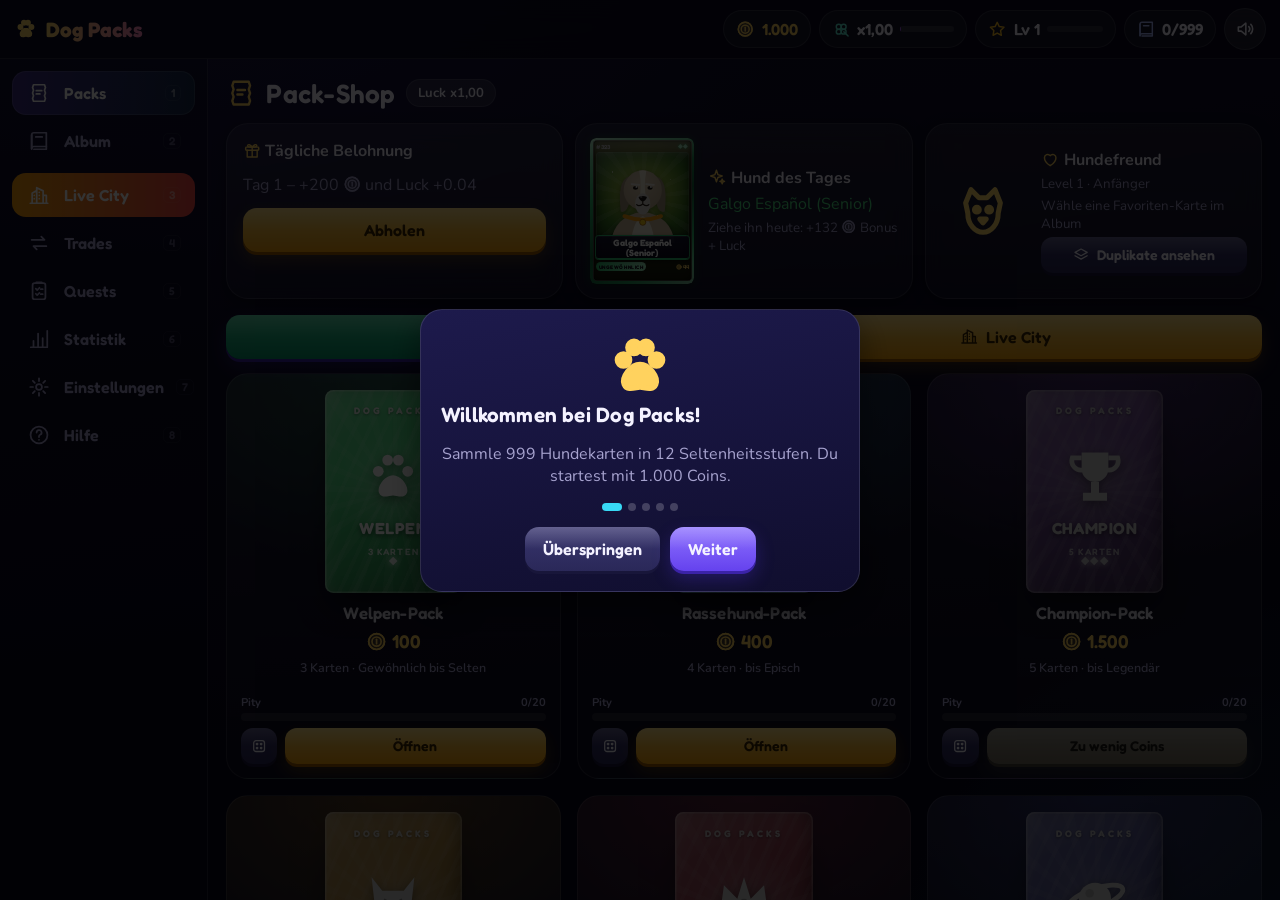
==== index.html @ 425d86a5 "City Go: smoother movement (velocity-smoothed GPS follower, eased camera, adaptive resolution), more" ====
<!DOCTYPE html>
<html lang="de">
<head>
<meta charset="utf-8">
<meta name="viewport" content="width=device-width,initial-scale=1,maximum-scale=1,user-scalable=no,viewport-fit=cover">
<meta name="theme-color" content="#0b0a1f">
<meta name="mobile-web-app-capable" content="yes">
<meta name="apple-mobile-web-app-capable" content="yes">
<title>Dog Packs</title>
<link rel="preconnect" href="https://fonts.googleapis.com">
<link rel="stylesheet" href="https://fonts.googleapis.com/css2?family=Fredoka:wght@500;600;700&family=Nunito:wght@500;600;700;800&display=swap">
<style>
/* =====================================================================
   DESIGN-SYSTEM  ·  Nachtblau mit Goldfolie & Rarity-Neon
   ===================================================================== */
:root{
  color-scheme:dark;
  --bg0:#07061a;--bg1:#110f2e;--bg2:#1b1746;--panel:rgba(255,255,255,.055);--panel2:rgba(255,255,255,.1);--panel-solid:#17153a;
  --line:rgba(255,255,255,.12);--line2:rgba(255,255,255,.2);--txt:#f4f2ff;--dim:#a7a3cf;--acc:#7c5cff;--acc2:#38d9f5;--ok:#34d399;--bad:#fb7185;--warn:#fbbf24;
  --gold:#ffd25e;--gold2:#f59e0b;--r-s:10px;--r-m:14px;--r-l:22px;--sh:0 12px 34px rgba(0,0,0,.45);--sh-s:0 4px 14px rgba(0,0,0,.35);
  --font-d:'Fredoka',system-ui,-apple-system,'Segoe UI',Roboto,sans-serif;--font:'Nunito',system-ui,-apple-system,'Segoe UI',Roboto,Helvetica,Arial,sans-serif;
  --sai-t:env(safe-area-inset-top,0px);--sai-b:env(safe-area-inset-bottom,0px);--sai-l:env(safe-area-inset-left,0px);--sai-r:env(safe-area-inset-right,0px);
  --nav-h:62px;--ease-spring:cubic-bezier(.2,1.3,.4,1);--ease-out:cubic-bezier(.2,.9,.3,1);
}
html{font-size:16px}
body{font-size:1rem}
*{box-sizing:border-box;-webkit-tap-highlight-color:transparent}
html,body{margin:0;height:100%;background:var(--bg0);color:var(--txt);font-family:var(--font);overscroll-behavior:none;overflow:hidden;-webkit-user-select:none;user-select:none;touch-action:manipulation;-webkit-font-smoothing:antialiased}
body{background:radial-gradient(1100px 700px at 15% -10%,#2a1d6e66,transparent 60%),radial-gradient(900px 700px at 110% 110%,#0e5a7a44,transparent 60%),linear-gradient(170deg,var(--bg1),var(--bg0) 70%)}
button{font:inherit;color:inherit;cursor:pointer;border:0;background:none;padding:0}
input,select{font:inherit;color:inherit}
:focus-visible{outline:3px solid var(--acc2);outline-offset:2px;border-radius:8px}
h1,h2,h3,h4{margin:0;font-family:var(--font-d);font-weight:600;letter-spacing:.01em;text-wrap:balance}
.hidden{display:none!important}
.dim{color:var(--dim)}
.row{display:flex;gap:12px;align-items:center}
.col{display:flex;flex-direction:column;gap:12px}
.wrap{flex-wrap:wrap}.grid{display:grid;gap:16px}.grow{flex:1;min-width:0}.center{text-align:center}
.mono,.price{font-variant-numeric:tabular-nums}
svg.i{width:1.15em;height:1.15em;vertical-align:-.2em;flex:none}
.price svg.i,.val svg.i{color:var(--gold)}

/* ---------- Buttons ---------- */
.btn{display:inline-flex;align-items:center;justify-content:center;gap:8px;min-height:44px;padding:10px 18px;border-radius:var(--r-m);background:linear-gradient(180deg,#8f73ff,#6542ee);box-shadow:0 3px 0 #3b23a8,0 8px 18px rgba(80,50,220,.3);font-family:var(--font-d);font-weight:600;font-size:1rem;transition:transform .12s var(--ease-out),filter .15s,box-shadow .12s;white-space:nowrap;position:relative;overflow:hidden}
.btn::after{content:"";position:absolute;inset:0;background:linear-gradient(180deg,rgba(255,255,255,.22),transparent 50%);pointer-events:none}
.btn:hover{filter:brightness(1.1)}
.btn:active{transform:translateY(2px) scale(.98);box-shadow:0 1px 0 #3b23a8,0 3px 8px rgba(80,50,220,.3)}
.btn.sec{background:linear-gradient(180deg,#38356f,#2a2858);box-shadow:0 3px 0 #18163a}
.btn.gold{background:linear-gradient(180deg,#ffd86b,#f5a10b);color:#3a2300;box-shadow:0 3px 0 #a15c00,0 8px 18px rgba(245,158,11,.25)}
.btn.good{background:linear-gradient(180deg,#3ee0a4,#0c9c6e);box-shadow:0 3px 0 #04684a}
.btn.danger{background:linear-gradient(180deg,#ff8197,#e11d48);box-shadow:0 3px 0 #8f1233}
.btn.sm{min-height:36px;padding:6px 12px;font-size:.88rem;border-radius:12px}
.btn.icon-only{padding:6px 10px}
.btn[disabled],.btn.off{filter:grayscale(.85) brightness(.65);pointer-events:none}
.icon-btn{width:42px;height:42px;border-radius:50%;display:inline-flex;align-items:center;justify-content:center;background:var(--panel2);border:1px solid var(--line);transition:background .15s,transform .12s;flex:none}
.icon-btn:hover{background:rgba(255,255,255,.18)}.icon-btn:active{transform:scale(.92)}
.icon-btn svg.i{width:20px;height:20px}
body[data-mode=mobile] .btn{min-height:48px}
body[data-mode=mobile] .btn.sm{min-height:42px}
body[data-mode=mobile] .icon-btn{width:46px;height:46px}

/* ---------- Flächen ---------- */
.glass{background:linear-gradient(180deg,rgba(255,255,255,.07),rgba(255,255,255,.035));border:1px solid var(--line);border-radius:var(--r-l);box-shadow:var(--sh-s)}
body[data-mode=desktop] .glass{backdrop-filter:blur(10px);-webkit-backdrop-filter:blur(10px)}
.pad{padding:16px}
.chip{display:inline-flex;align-items:center;gap:6px;padding:4px 11px;border-radius:99px;background:var(--panel2);border:1px solid var(--line);font-size:.82rem;font-weight:700}
.bar{height:8px;border-radius:99px;background:rgba(255,255,255,.1);overflow:hidden;position:relative}
.bar>i{display:block;height:100%;width:0;border-radius:99px;background:linear-gradient(90deg,var(--acc),var(--acc2));transition:width .6s var(--ease-out)}
.bar.gold>i{background:linear-gradient(90deg,#f59e0b,#ffe27a)}
.bar.green>i{background:linear-gradient(90deg,#059669,#6ee7b7)}
kbd{display:inline-block;padding:1px 7px;border:1px solid var(--line);border-bottom-width:2px;border-radius:6px;font-size:.82em;background:var(--panel)}

/* =====================================================================
   APP-LAYOUT
   ===================================================================== */
#app{position:fixed;inset:0;display:grid;grid-template-columns:13rem 1fr;grid-template-rows:auto 1fr;padding:var(--sai-t) var(--sai-r) var(--sai-b) var(--sai-l)}
#hud{grid-column:1/-1;display:flex;gap:8px;align-items:center;padding:8px 14px;background:rgba(7,6,26,.75);border-bottom:1px solid var(--line);z-index:20}
body[data-mode=desktop] #hud{backdrop-filter:blur(12px)}
#hud .logo{font-family:var(--font-d);font-weight:700;font-size:1.3rem;display:flex;align-items:center;gap:8px;margin-right:auto;white-space:nowrap;color:#ffd86b}
#hud .logo span{background:linear-gradient(90deg,#ffd86b,#ff8ac0);-webkit-background-clip:text;background-clip:text;color:transparent}
.hud-item{display:flex;align-items:center;gap:7px;padding:5px 12px;border-radius:99px;background:var(--panel);border:1px solid var(--line);min-height:38px;white-space:nowrap;font-family:var(--font-d);font-weight:600}
.hud-item b{font-variant-numeric:tabular-nums;font-weight:600;display:flex;align-items:center;gap:3px}
#hudCoins svg{color:var(--gold)}#hudCoins b{color:var(--gold)}
#hudLuck svg{color:#5eead4}#hudXp svg{color:#fbbf24}#hudAlb svg{color:#a5b4fc}#hudEmerg{color:var(--warn);cursor:pointer}
#hudLuck .lk{position:relative;width:54px;height:6px;border-radius:99px;background:rgba(255,255,255,.12);overflow:hidden}
#hudLuck .lk i{position:absolute;inset:0 auto 0 0;background:linear-gradient(90deg,#22d3ee,#a855f7,#ffd24a);width:0;transition:width .6s}
#hudLuck.pulse{animation:pulse .8s}
@keyframes pulse{40%{transform:scale(1.12);box-shadow:0 0 22px #a855f7}}
#hudXp .xb{width:56px;height:6px}
#nav{display:flex;flex-direction:column;gap:4px;padding:12px;overflow:auto;border-right:1px solid var(--line);background:rgba(7,6,26,.35)}
#nav button{display:flex;align-items:center;gap:12px;padding:11px 14px;border-radius:var(--r-m);text-align:left;color:var(--dim);transition:background .15s,color .15s;position:relative;font-family:var(--font-d);font-weight:600}
#nav button:hover{background:var(--panel2);color:var(--txt)}
#nav button.active{background:linear-gradient(90deg,rgba(124,92,255,.42),rgba(56,217,245,.14));color:#fff;box-shadow:inset 0 0 0 1px var(--line)}
#nav button .ico{width:1.6rem;display:flex;justify-content:center;flex:none}
#nav button .ico svg{width:22px;height:22px}
#nav button .kbd{margin-left:auto;font-size:.7rem;opacity:.45;border:1px solid var(--line);border-radius:5px;padding:0 5px}
#nav button.city{background:linear-gradient(90deg,#f59e0b,#ef4444);color:#fff;margin-top:6px}
#nav .badge{position:absolute;right:10px;top:7px;min-width:18px;height:18px;border-radius:9px;background:var(--bad);color:#fff;font-size:.68rem;font-weight:800;display:flex;align-items:center;justify-content:center;padding:0 4px}
#view{overflow:auto;padding:18px;position:relative;-webkit-overflow-scrolling:touch;overscroll-behavior:contain}
#view:focus,#view:focus-visible{outline:none}
#view>section{max-width:80rem;margin:0 auto;animation:viewIn .38s var(--ease-out)}
@keyframes viewIn{from{opacity:0;transform:translateY(12px)}}
.view-title{display:flex;align-items:center;gap:10px;margin-bottom:14px;flex-wrap:wrap}
.view-title h2{font-size:1.65rem;display:flex;align-items:center;gap:10px}
.view-title h2 svg{color:var(--gold)}

/* ---------- Mobile-Layout ---------- */
body[data-mode=mobile] #app{grid-template-columns:1fr;grid-template-rows:auto 1fr auto}
body[data-mode=mobile] #hud{padding:6px 10px;gap:5px;flex-wrap:nowrap;overflow:hidden}
body[data-mode=mobile] #hud .logo{display:none}
body[data-mode=mobile] .hud-item{padding:3px 8px;gap:4px;font-size:.8rem;min-height:32px;flex:0 1 auto}
body[data-mode=mobile] .hud-item svg.i{width:15px;height:15px}
body[data-mode=mobile] #hudXp .xb,body[data-mode=mobile] #hudLuck .lk{display:none}
body[data-mode=mobile] #hud .icon-btn{width:34px;height:34px;margin-left:auto}
body[data-mode=mobile] #hudEmerg{position:absolute;top:calc(48px + var(--sai-t));right:8px;z-index:30;background:rgba(40,28,0,.94)}
body[data-mode=mobile] #nav{flex-direction:row;justify-content:space-around;border-right:0;border-top:1px solid var(--line);padding:4px 6px;gap:2px;background:rgba(9,8,28,.97);order:3;overflow:hidden}
body[data-mode=mobile] #nav button{flex-direction:column;gap:3px;padding:6px 2px;font-size:.66rem;flex:1;min-width:0;min-height:var(--nav-h);justify-content:center;align-items:center;text-align:center;border-radius:14px;background:none;box-shadow:none}
body[data-mode=mobile] #nav button .ico{width:auto;transition:transform .25s var(--ease-spring)}
body[data-mode=mobile] #nav button.active{color:#fff}
body[data-mode=mobile] #nav button.active .ico{transform:translateY(-2px) scale(1.12);color:var(--gold)}
body[data-mode=mobile] #nav button.active::before{content:"";position:absolute;top:2px;left:50%;width:22px;height:3px;margin-left:-11px;border-radius:3px;background:var(--gold)}
body[data-mode=mobile] #nav button.city{margin:2px 0;background:linear-gradient(160deg,#f59e0b,#ef4444);color:#fff}
body[data-mode=mobile] #nav button .kbd{display:none}
body[data-mode=mobile] #nav .badge{right:calc(50% - 22px);top:4px}
body[data-mode=mobile] #view{padding:12px}
body[data-mode=mobile] .view-title h2{font-size:1.32rem}
@media (max-height:520px){
  body[data-mode=mobile] #app{grid-template-columns:calc(74px + var(--sai-l)) 1fr;grid-template-rows:auto 1fr;padding-left:0}
  body[data-mode=mobile] #nav{order:0;flex-direction:column;justify-content:flex-start;border-top:0;border-right:1px solid var(--line);padding:4px 4px 4px calc(4px + var(--sai-l));overflow-y:auto;overflow-x:hidden}
  body[data-mode=mobile] #nav button{flex:none;min-height:52px;width:100%}
  body[data-mode=mobile] #nav button.active::before{display:none}
  body[data-mode=mobile] #view{padding:8px 12px}
  .modal{max-height:100%}
}

/* =====================================================================
   PACK-SHOP & PACK-GRAFIK
   ===================================================================== */
.hero-row{display:grid;grid-template-columns:repeat(auto-fit,minmax(260px,1fr));gap:12px;margin-bottom:16px}
body[data-mode=mobile] .hero-row{display:flex;overflow-x:auto;scroll-snap-type:x mandatory;gap:10px;margin:0 -12px 14px;padding:0 12px 4px;scrollbar-width:none}
body[data-mode=mobile] .hero-row::-webkit-scrollbar{display:none}
body[data-mode=mobile] .hero-row>*{flex:0 0 84%;scroll-snap-align:start}
.dotd{display:flex;gap:14px;align-items:center;padding:14px}
.hero-row .glass b svg{color:var(--gold)}
.big-ic{width:96px;display:flex;justify-content:center;color:#ffd86b}.big-ic svg{width:64px;height:64px}
.pack-grid{display:grid;grid-template-columns:repeat(auto-fill,minmax(15.5rem,1fr));gap:16px}
body[data-mode=mobile] .pack-grid{grid-template-columns:repeat(2,minmax(0,1fr));gap:10px}
.pack-tile{position:relative;display:flex;flex-direction:column;align-items:center;gap:10px;padding:16px 14px 14px;border-radius:var(--r-l);background:radial-gradient(120% 70% at 50% 0%,color-mix(in srgb,var(--pc) 26%,transparent),transparent 70%),linear-gradient(180deg,rgba(255,255,255,.06),rgba(255,255,255,.02));border:1px solid var(--line);overflow:hidden}
.pack-tile.locked-p .pack-art{filter:saturate(.55) brightness(.8)}
.pack-art{display:block;perspective:800px;transform:rotateX(var(--rx,0deg)) rotateY(var(--ry,0deg));transition:transform .25s var(--ease-out);touch-action:manipulation}
.pack-art .pk{animation:pkFloat 4.5s ease-in-out infinite}
.pack-tile:nth-child(2n) .pack-art .pk{animation-delay:-1.5s}.pack-tile:nth-child(3n) .pack-art .pk{animation-delay:-3s}
@keyframes pkFloat{50%{transform:translateY(-6px) rotate(.6deg)}}
.pack-art:active{transform:scale(.96)}
.pt-info{width:100%;display:flex;flex-direction:column;gap:7px;align-items:center;text-align:center}
.pt-info h3{font-size:1.05rem}
.pt-price{display:flex;gap:8px;align-items:baseline}
.price{font-family:var(--font-d);font-weight:600;color:var(--gold);font-size:1.15rem;display:inline-flex;align-items:center;gap:5px}
.pack-meta{font-size:.78rem;color:var(--dim);min-height:2.3em;font-weight:600}
.pity{width:100%}.pity small{display:flex;justify-content:space-between;color:var(--dim);font-size:.7rem;margin-bottom:3px;font-weight:700}
.pack-tile .btns{display:flex;gap:8px;width:100%}
.sale-tag{position:absolute;top:12px;right:-32px;background:var(--bad);padding:3px 36px;transform:rotate(35deg);font-size:.72rem;font-weight:800;z-index:3}
body[data-mode=mobile] .pack-tile{padding:12px 8px 10px;gap:8px}
body[data-mode=mobile] .pack-meta{display:none}
body[data-mode=mobile] .pt-info h3{font-size:.92rem}
body[data-mode=mobile] .price{font-size:1rem}
/* Die Folienverpackung */
.pk{--pw:8.6rem;position:relative;width:var(--pw);aspect-ratio:5/7.4;font-size:calc(var(--pw)/9)}
.pk.big{--pw:min(250px,60vw,40vh)}
.pk-body{position:absolute;inset:0;border-radius:.55em;overflow:hidden;background:linear-gradient(155deg,var(--pl) 0%,var(--pc) 34%,var(--pd) 100%);box-shadow:0 1.2em 2em -.6em rgba(0,0,0,.7),inset 0 0 0 .1em rgba(255,255,255,.28),inset .5em 0 1.2em -.6em rgba(255,255,255,.35),inset -.6em 0 1.4em -.6em rgba(0,0,0,.5)}
.pk-foil{position:absolute;inset:0;background:repeating-linear-gradient(115deg,rgba(255,255,255,.07) 0 .25em,transparent .25em .9em),radial-gradient(70% 40% at 50% 45%,rgba(255,255,255,.28),transparent 70%)}
.pk-rays{position:absolute;inset:-30%;background:repeating-conic-gradient(from 0deg at 50% 50%,rgba(255,255,255,.08) 0 6deg,transparent 6deg 18deg);opacity:.7}
.pk-crimp{position:absolute;left:0;right:0;height:1.35em;z-index:2;background:linear-gradient(180deg,rgba(255,255,255,.55),rgba(255,255,255,.2)),repeating-linear-gradient(90deg,rgba(0,0,0,.18) 0 .18em,transparent .18em .45em),var(--pc)}
.pk-crimp.t{top:0;border-radius:.55em .55em 0 0;-webkit-mask:conic-gradient(from 135deg at bottom,#0000,#000 1deg 89deg,#0000 90deg) 50% / .6em 100%;mask:conic-gradient(from 135deg at bottom,#0000,#000 1deg 89deg,#0000 90deg) 50% / .6em 100%;transform-origin:100% 100%}
.pk-crimp.b{bottom:0;border-radius:0 0 .55em .55em;-webkit-mask:conic-gradient(from -45deg at top,#0000,#000 1deg 89deg,#0000 90deg) 50% / .6em 100%;mask:conic-gradient(from -45deg at top,#0000,#000 1deg 89deg,#0000 90deg) 50% / .6em 100%}
.pk-brand{position:absolute;top:1.65em;left:0;right:0;text-align:center;font:700 .62em var(--font-d);letter-spacing:.32em;color:rgba(255,255,255,.85);text-shadow:0 .1em .3em rgba(0,0,0,.4)}
.pk-emblem{position:absolute;left:50%;top:30%;width:4.2em;height:4.2em;transform:translate(-50%,-10%);filter:drop-shadow(0 .25em .35em rgba(0,0,0,.45))}
.pk-emblem svg{width:100%;height:100%}
.pk-name{position:absolute;left:.4em;right:.4em;top:64%;text-align:center;font:700 1.05em/1.05 var(--font-d);text-transform:uppercase;letter-spacing:.04em;color:#fff;text-shadow:0 .1em .3em rgba(0,0,0,.55)}
.pk-count{position:absolute;left:0;right:0;top:77%;text-align:center;font:600 .6em var(--font-d);color:rgba(255,255,255,.8);letter-spacing:.12em;text-transform:uppercase}
.pk-gems{position:absolute;left:0;right:0;bottom:1.9em;display:flex;justify-content:center;gap:.22em}
.pk-gems i{width:.42em;height:.42em;transform:rotate(45deg);background:#fff;box-shadow:0 0 .4em #fff;opacity:.9}
.pk-shine{position:absolute;inset:0;background:linear-gradient(105deg,transparent 30%,rgba(255,255,255,.55) 45%,transparent 58%);transform:translateX(-130%);animation:shine 5s infinite;mix-blend-mode:soft-light}
@keyframes shine{38%,100%{transform:translateX(130%)}}
.pk-t7 .pk-body{background:conic-gradient(from 200deg at 60% 40%,#1b1236,#3c2a6e,#0b0820,#1b1236)}
.pk-t7 .pk-rays{background:repeating-conic-gradient(from 0deg,rgba(255,255,255,.12) 0 3deg,transparent 3deg 12deg)}

/* =====================================================================
   KARTE (renderCard)
   ===================================================================== */
.card{--cw:150px;--c1:#8c97a8;--c2:#dfe5ee;--c3:#5f6878;--glow:#8c97a822;position:relative;width:var(--cw);aspect-ratio:5/7;font-size:calc(var(--cw)/16);perspective:1100px;flex:none;cursor:pointer;-webkit-touch-callout:none}
.card.sz-mini{--cw:50px}.card.sz-xs{--cw:96px}.card.sz-sm{--cw:132px}.card.sz-md{--cw:176px}.card.sz-lg{--cw:min(300px,72vw)}.card.sz-xl{--cw:min(330px,76vw,calc(52vh * .714))}
.card .rot{position:absolute;inset:0;transform-style:preserve-3d;transform:rotateX(var(--rx,0deg)) rotateY(var(--ry,0deg));transition:transform .3s var(--ease-out)}
.card.tilting .rot{transition:transform .07s linear}
.card .flip{position:absolute;inset:0;transform-style:preserve-3d;transition:transform .6s var(--ease-spring)}
.card.flipped .flip{transform:rotateY(180deg)}
.card .face{position:absolute;inset:0;border-radius:.95em;backface-visibility:hidden;-webkit-backface-visibility:hidden;overflow:hidden;background:#0c0b22}
.card .front{box-shadow:0 .35em 1.1em rgba(0,0,0,.55),0 0 1.3em var(--glow)}
.card .frame{position:absolute;inset:0;border-radius:.95em;padding:.36em;background:linear-gradient(145deg,var(--c2) 0%,var(--c1) 28%,var(--c3) 55%,var(--c1) 78%,var(--c2) 100%)}
.card .frame::before{content:"";position:absolute;inset:.36em;border-radius:.64em;box-shadow:inset 0 0 0 .08em rgba(255,255,255,.45),inset 0 0 0 .2em rgba(0,0,0,.35),inset 0 0 1.2em rgba(0,0,0,.6);pointer-events:none;z-index:6}
.card .frame::after{content:"";position:absolute;inset:0;border-radius:.95em;pointer-events:none;z-index:7;background:linear-gradient(180deg,rgba(255,255,255,.35),rgba(255,255,255,0) 14%,rgba(255,255,255,0) 86%,rgba(0,0,0,.22));mix-blend-mode:soft-light}
.card.t4 .frame::after,.card.t5 .frame::after,.card.t6 .frame::after,.card.t7 .frame::after,.card.t8 .frame::after,.card.t9 .frame::after,.card.t10 .frame::after,.card.t11 .frame::after,.card.t12 .frame::after{background:repeating-linear-gradient(115deg,rgba(255,255,255,.1) 0 .12em,transparent .12em .6em),linear-gradient(180deg,rgba(255,255,255,.4),rgba(255,255,255,0) 14%,rgba(255,255,255,0) 86%,rgba(0,0,0,.22))}
.card .frame>.inner{position:relative;width:100%;height:100%;border-radius:.64em;overflow:hidden;background:radial-gradient(120% 60% at 50% 0,hsl(var(--h) 45% 26%),transparent 70%),linear-gradient(180deg,hsl(var(--h) 32% 18%),hsl(var(--h) 38% 8%) 70%);display:flex;flex-direction:column}
.card .hd{display:flex;justify-content:space-between;align-items:center;padding:.45em .65em .3em;font:600 .78em var(--font-d);position:relative;z-index:3;color:#e9e6ff}
.card .hd .id{opacity:.75;letter-spacing:.04em}
.card .gems{display:flex;gap:.12em;align-items:center;font-size:1em}
.card .gems svg{width:.82em;height:.82em;fill:var(--c2);filter:drop-shadow(0 0 .2em var(--c1))}
.card .art{position:relative;height:14.1em;margin:0 .45em;border-radius:.6em;overflow:hidden;background:radial-gradient(85% 75% at 50% 42%,hsl(var(--h) 75% 62% / .95),hsl(calc(var(--h) + 35) 55% 30%) 62%,hsl(calc(var(--h) + 50) 50% 14%));box-shadow:inset 0 0 0 .08em rgba(255,255,255,.22),inset 0 0 2.4em rgba(0,0,0,.45),inset 0 -1.5em 2em -1em rgba(0,0,0,.5);flex:none}
.card .art::before{content:"";position:absolute;left:12%;right:12%;bottom:1.2em;height:2.2em;border-radius:50%;background:radial-gradient(closest-side,rgba(0,0,0,.45),transparent);z-index:0}
.card .art::after{content:"";position:absolute;inset:0;z-index:2;pointer-events:none;background:radial-gradient(circle at 18% 22%,rgba(255,255,255,.55) 0 .09em,transparent .12em),radial-gradient(circle at 80% 30%,rgba(255,255,255,.4) 0 .07em,transparent .1em),radial-gradient(circle at 66% 70%,rgba(255,255,255,.3) 0 .06em,transparent .09em),linear-gradient(160deg,rgba(255,255,255,.22),rgba(255,255,255,0) 38%)}
.card .art .burst{position:absolute;inset:-40%;background:repeating-conic-gradient(from 0deg at 50% 50%,rgba(255,255,255,.09) 0 7deg,transparent 7deg 20deg);opacity:.8}
.card .art .dogart{position:absolute;left:0;right:0;bottom:-.1em;width:100%;height:100%;z-index:1;filter:drop-shadow(0 .3em .4em rgba(0,0,0,.35))}
.card .plate{position:relative;z-index:4;margin:-1.05em .7em 0;padding:.32em .45em .3em;border-radius:.5em;text-align:center;background:linear-gradient(180deg,rgba(18,16,44,.94),rgba(10,9,28,.96));border:.08em solid var(--c1);box-shadow:0 .2em .6em rgba(0,0,0,.45),inset 0 .1em 0 rgba(255,255,255,.12),inset 0 -.14em 0 var(--c1)}
.card .nm{font:700 1.02em/1.08 var(--font-d);color:#fff;display:-webkit-box;-webkit-line-clamp:2;-webkit-box-orient:vertical;overflow:hidden;text-wrap:balance}
.card .sub{font-size:.62em;color:#c7c3ea;opacity:.85;white-space:nowrap;overflow:hidden;text-overflow:ellipsis;margin-top:.15em;font-weight:700}
.card .ft{display:flex;justify-content:space-between;align-items:center;gap:.3em;margin:.42em .62em 0;position:relative;z-index:3}
.card .rar{font:700 .62em var(--font-d);letter-spacing:.11em;text-transform:uppercase;padding:.28em .75em;border-radius:99px;background:linear-gradient(90deg,var(--c1),var(--c2));color:#15111f;white-space:nowrap;overflow:hidden;text-overflow:ellipsis}
.card .val{font:600 .72em var(--font-d);display:flex;align-items:center;gap:.25em;color:#ffd86b;white-space:nowrap}
.card .val svg.i{width:1em;height:1em}
.card .bs{display:none;justify-content:space-between;gap:.3em;margin:.4em .62em 0;position:relative;z-index:3}
.card .bs span{flex:1;display:flex;align-items:center;justify-content:center;gap:.25em;font:700 .66em var(--font-d);padding:.22em .2em;border-radius:99px;background:rgba(255,255,255,.09);box-shadow:inset 0 0 0 .08em rgba(255,255,255,.12);color:#e9e6ff}
.card .bs svg{width:1.05em;height:1.05em}
.card .bs span:nth-child(1) svg{color:#fb7185}.card .bs span:nth-child(2) svg{color:#fbbf24}.card .bs span:nth-child(3) svg{color:#67e8f9}
.card.sz-md .bs,.card.sz-lg .bs,.card.sz-xl .bs{display:flex}
.card.sz-md .odds,.card.sz-sm .odds{display:none}
.card .odds{margin-top:auto;padding:.2em .5em .55em;text-align:center;font-size:.52em;color:#b9b5e0;opacity:.75;font-weight:700;position:relative;z-index:3}
.card .ribbon{position:absolute;z-index:8;left:-.25em;top:3.1em;background:linear-gradient(90deg,#ff3d71,#ff8a3d);color:#fff;font:700 .72em var(--font-d);letter-spacing:.08em;padding:.18em .9em .18em .7em;border-radius:0 .5em .5em 0;box-shadow:0 .2em .5em rgba(0,0,0,.5);animation:pop .6s var(--ease-spring)}
.card .cnt{position:absolute;z-index:8;right:.75em;top:14.3em;background:#0b0a1fe0;border:.08em solid var(--c1);border-radius:99px;padding:.1em .55em;font:700 .8em var(--font-d)}
.card .fav{position:absolute;z-index:8;left:.75em;top:14.2em;color:#ff5c8a;filter:drop-shadow(0 0 .3em #000)}
.card .fav svg{width:1.2em;height:1.2em}
.card .edmark{position:absolute;z-index:8;left:.75em;top:2.2em;display:flex;gap:.15em;filter:drop-shadow(0 0 .25em #000)}
.card .edmark svg{width:1.05em;height:1.05em}
.card .edmark .ed-shiny{color:#7df9ff}.card .edmark .ed-gold{color:#ffd24a}.card .edmark .ed-diamond{color:#b9f2ff}.card .edmark .ed-prisma{color:#ff7ad9}
@keyframes pop{0%{transform:scale(.3)}70%{transform:scale(1.15)}}
.card.sz-mini .ribbon,.card.sz-mini .cnt,.card.sz-mini .edmark{display:none}
/* Rückseite: Werte bzw. Pack-Cover */
.card .back{transform:rotateY(180deg)}
.card .back .frame>.inner{padding:.7em .85em;gap:.4em;background:linear-gradient(170deg,#18163c,#0b0a20)}
.card .back h4{font-size:1em;text-align:center}
.card .back .flav{font-size:.74em;font-style:italic;color:#cfcbf2;text-align:center;line-height:1.3}
.card .stat{display:grid;grid-template-columns:5.4em 1fr 1.8em;gap:.4em;align-items:center;font-size:.76em;font-weight:700}
.card .stat .sb{height:.55em;border-radius:99px;background:#fff2;overflow:hidden}
.card .stat .sb i{display:block;height:100%;background:linear-gradient(90deg,var(--c1),var(--c2))}
.card .back .info{font-size:.66em;color:#bfbbe6;display:flex;justify-content:space-between;gap:.5em;margin-top:auto;font-weight:700}
.card .back .info+.info{margin-top:0}
.card .cover{display:none;position:absolute;inset:0;border-radius:.95em;background:radial-gradient(circle at 50% 45%,#3b2f8f,#16123d 60%,#0b0920);box-shadow:inset 0 0 0 .36em #c9a24a,inset 0 0 0 .5em #6b4f1a;flex-direction:column;align-items:center;justify-content:center;gap:.4em;color:#e9c46a}
.card .cover::before{content:"";position:absolute;inset:.9em;border-radius:.5em;border:.08em solid #c9a24a88;background:repeating-linear-gradient(45deg,rgba(201,162,74,.08) 0 .4em,transparent .4em .9em)}
.card .cover svg{width:4.4em;height:4.4em;filter:drop-shadow(0 0 .6em #e9c46a88);position:relative}
.card .cover span{font:700 .82em var(--font-d);letter-spacing:.3em;position:relative}
.card .cover .cv-ring{position:absolute;width:8em;height:8em;border-radius:50%;border:.1em dashed #c9a24a66;animation:spin 18s linear infinite}
@keyframes spin{to{transform:rotate(360deg)}}
.card.down .back .frame{display:none}
.card.down .back .cover{display:flex}
/* gesperrt / Silhouette */
.card.locked .bs{display:none!important}
.card.locked .frame::after{display:none}
.card.locked .frame{background:linear-gradient(145deg,#4a4c70,#2c2e4c)!important;animation:none!important}
.card.locked .face.front{box-shadow:0 .2em .6em rgba(0,0,0,.4)!important;animation:none!important}
.card.locked .art{background:radial-gradient(85% 75% at 50% 42%,#3b3e66,#1f2140)}
.card.locked .dogart{filter:brightness(0) opacity(.42)}
.card.locked .burst{opacity:.25}
.card.locked .rar{background:#3a3d63;color:#9a9dc5}
.card.locked .plate{border-color:#4a4c70}
.card.locked .gems svg{fill:#5d6088;filter:none}
/* Effektebenen – Animation nur bei live/hover (Mobile-Performance) */
.fx{position:absolute;inset:0;pointer-events:none;z-index:5;border-radius:.64em;opacity:0}
.card.t4 .fx-holo,.card.t5 .fx-holo,.card.t6 .fx-holo,.card.t7 .fx-holo,.card.t8 .fx-holo,.card.t9 .fx-holo,.card.t10 .fx-holo,.card.t11 .fx-holo,.card.t12 .fx-holo,.card.trh .fx-holo{opacity:.32;mix-blend-mode:color-dodge;background:linear-gradient(115deg,transparent 20%,#ff4d9d77 32%,#ffe14d77 42%,#4dff9d77 52%,#4dc3ff77 62%,#b14dff77 72%,transparent 85%);background-size:260% 260%;background-position:var(--mx,40%) var(--my,40%)}
.card.live .fx-holo,.card.hov:hover .fx-holo{animation:holo 6s linear infinite}
@keyframes holo{50%{background-position:100% 100%}}
.card .fx-glare{mix-blend-mode:soft-light;background:radial-gradient(circle at var(--mx,50%) var(--my,30%),#fff 0,#fff0 55%)}
.card.tilting .fx-glare,.card.hov:hover .fx-glare{opacity:.7}
.card.t6 .fx-spark,.card.t7 .fx-spark,.card.t8 .fx-spark,.card.t9 .fx-spark,.card.t10 .fx-spark,.card.t11 .fx-spark,.card.t12 .fx-spark{opacity:.85;mix-blend-mode:screen;background:radial-gradient(circle at 20% 30%,#fff 0 1px,transparent 2px),radial-gradient(circle at 72% 18%,#fff 0 1.5px,transparent 2.5px),radial-gradient(circle at 40% 68%,#fff 0 1px,transparent 2px),radial-gradient(circle at 86% 62%,#fff 0 1.5px,transparent 2.5px),radial-gradient(circle at 12% 84%,#fff 0 1px,transparent 2px)}
.card.live .fx-spark{animation:twinkle 1.8s infinite alternate}
@keyframes twinkle{0%{opacity:.25}100%{opacity:1}}
.card.t8 .fx-gal,.card.t9 .fx-gal,.card.t10 .fx-gal,.card.t11 .fx-gal,.card.t12 .fx-gal{opacity:.5;mix-blend-mode:screen;background:radial-gradient(ellipse at 30% 20%,#7c3aed99,transparent 55%),radial-gradient(ellipse at 75% 70%,#06b6d499,transparent 55%)}
.card.t10 .frame,.card.t11 .frame,.card.t12 .frame{background:conic-gradient(from var(--ang,0deg),#ff3d71,#ffd24a,#4ade80,#22d3ee,#6366f1,#e879f9,#ff3d71)}
.card.live.t10 .frame,.card.live.t11 .frame,.card.live.t12 .frame,.card.hov.t10:hover .frame,.card.hov.t11:hover .frame,.card.hov.t12:hover .frame{animation:spinang 5s linear infinite}
@property --ang{syntax:'<angle>';inherits:false;initial-value:0deg}
@keyframes spinang{to{--ang:360deg}}
.card.live.t5 .face.front,.card.live.t6 .face.front,.card.live.t7 .face.front,.card.live.t8 .face.front,.card.live.t9 .face.front,.card.live.t10 .face.front,.card.live.t11 .face.front,.card.live.t12 .face.front{animation:glowp 1.8s infinite alternate}
@keyframes glowp{from{box-shadow:0 .35em 1.1em rgba(0,0,0,.55),0 0 .8em var(--glow)}to{box-shadow:0 .35em 1.1em rgba(0,0,0,.55),0 0 2.6em var(--c1)}}
.card.t12 .frame>.inner{background:radial-gradient(circle at 50% 40%,#22053a,#000 80%)}
.card.t11 .frame>.inner{background:linear-gradient(180deg,#3a1206,#120300 70%)}
.card.t10 .frame>.inner{background:linear-gradient(180deg,#2a0b44,#0b0218 70%)}
.card.hov{transition:transform .2s var(--ease-out)}
body[data-mode=desktop] .card.hov:hover{transform:translateY(-4px)}
.card.reduce *,body.reduce-fx .card *{animation:none!important}
/* Seltenheitsfarben (c1 = Grundton, c2 = Licht, c3 = Schatten) */
.t1{--c1:#9aa4b4;--c2:#eef1f6;--c3:#5e6676;--glow:#8c97a833}
.t2{--c1:#2fbf71;--c2:#a7f3c8;--c3:#14653b;--glow:#2fbf7155}
.t3{--c1:#2f9fe8;--c2:#a6dcff;--c3:#14507a;--glow:#2f9fe877}
.t4{--c1:#9b4dff;--c2:#dcb6ff;--c3:#4a1d8f;--glow:#9b4dff88}
.t5{--c1:#f5b301;--c2:#fff0a6;--c3:#8a5a00;--glow:#f5b301aa}
.t6{--c1:#ef2d4f;--c2:#ffb3a8;--c3:#7a0f24;--glow:#ef2d4faa}
.t7{--c1:#f6d77a;--c2:#ffffff;--c3:#a3812a;--glow:#ffe9a0cc}
.t8{--c1:#5b5bff;--c2:#7ff0ff;--c3:#26246e;--glow:#5b5bffcc}
.t9{--c1:#7dd3fc;--c2:#ffffff;--c3:#2f7aa1;--glow:#7dd3fccc}
.t10{--c1:#e879f9;--c2:#fff;--c3:#7a2a8a;--glow:#e879f9dd}
.t11{--c1:#ff6a00;--c2:#ffd000;--c3:#7a2300;--glow:#ff6a00dd}
.t12{--c1:#ffffff;--c2:#c7c7ff;--c3:#55558a;--glow:#ffffffee}
.tc1{color:#b3bccb}.tc2{color:#4ade80}.tc3{color:#38bdf8}.tc4{color:#c084fc}.tc5{color:#fbbf24}.tc6{color:#fb3b5f}.tc7{color:#fff1b8}.tc8{color:#8b98ff}.tc9{color:#9be3ff}.tc10{color:#f08cff}.tc11{color:#ff8a2a}.tc12{color:#fff}
/* Special Editions */
.card .edbadge{position:absolute;z-index:3;left:50%;top:.4em;transform:translateX(-50%);display:flex;align-items:center;gap:.25em;font:700 .66em var(--font-d);letter-spacing:.1em;text-transform:uppercase;padding:.15em .75em;border-radius:99px;background:#0b0a1fd0;color:#fff;border:.08em solid var(--ec,#fff);white-space:nowrap;box-shadow:0 0 .8em var(--ec)}
.card .edbadge svg{width:1.1em;height:1.1em;color:var(--ec)}
.card .fx-ed{display:none}
.card.ed .fx-ed{display:block;opacity:.75;mix-blend-mode:screen}
.card.ed-shiny{--ec:#7df9ff;--glow:#7df9ffcc}
.card.ed-shiny .fx-ed{background:linear-gradient(115deg,transparent 35%,rgba(255,255,255,.7) 48%,transparent 60%),radial-gradient(circle at 25% 30%,#fff 0 1.5px,transparent 3px),radial-gradient(circle at 75% 25%,#bff 0 2px,transparent 3.5px),radial-gradient(circle at 60% 70%,#fff 0 1.5px,transparent 3px);background-size:250% 100%,100% 100%,100% 100%,100% 100%;background-position:120% 0,0 0,0 0,0 0}
.card.ed-shiny .frame{box-shadow:inset 0 0 1.2em #7df9ff}
.card.live.ed-shiny .fx-ed,.card.hov.ed-shiny:hover .fx-ed{animation:edSweep 2.6s linear infinite}
@keyframes edSweep{from{background-position:150% 0,0 0,0 0,0 0}to{background-position:-100% 0,0 0,0 0,0 0}}
.card.ed-gold{--ec:#ffd24a;--glow:#ffd24aee}
.card.ed-gold .frame{background:linear-gradient(135deg,#fff3b0,#ffb000 30%,#fff3b0 50%,#b87400 75%,#ffe27a);background-size:200% 200%}
.card.live.ed-gold .frame{animation:goldF 3s linear infinite}
@keyframes goldF{to{background-position:200% 200%}}
.card.ed-gold .art{filter:sepia(.5) saturate(1.6) brightness(1.08)}
.card.ed-gold .fx-ed{mix-blend-mode:color-dodge;background:linear-gradient(120deg,transparent 30%,rgba(255,230,120,.75) 50%,transparent 70%);background-size:250% 100%;background-position:120% 0}
.card.live.ed-gold .fx-ed{animation:edSweep2 2.2s linear infinite}
@keyframes edSweep2{from{background-position:150% 0}to{background-position:-100% 0}}
.card.ed-diamond{--ec:#b9f2ff;--glow:#b9f2ffff}
.card.ed-diamond .frame{background:conic-gradient(from var(--ang,0deg),#fff,#7df9ff,#fff,#bfe9ff,#fff,#4fd0ff,#fff)}
.card.live.ed-diamond .frame{animation:spinang 4s linear infinite}
.card.ed-diamond .art{filter:hue-rotate(150deg) saturate(.75) brightness(1.2)}
.card.ed-diamond .fx-ed{background:conic-gradient(from 20deg at 50% 50%,rgba(255,255,255,.5),transparent 12%,rgba(125,249,255,.45) 25%,transparent 40%,rgba(255,255,255,.45) 55%,transparent 70%,rgba(185,242,255,.5) 85%,rgba(255,255,255,.5))}
.card.ed-prisma{--ec:#ff7ad9;--glow:#ff7ad9ff}
.card.ed-prisma .frame{background:conic-gradient(from var(--ang,0deg),#ff3d71,#ffd24a,#4ade80,#22d3ee,#6366f1,#e879f9,#ff3d71)}
.card.live.ed-prisma .frame{animation:spinang 2.5s linear infinite}
.card.ed-prisma .fx-ed{opacity:.5;mix-blend-mode:color;background:linear-gradient(115deg,#ff4d9d,#ffe14d,#4dff9d,#4dc3ff,#b14dff,#ff4d9d);background-size:300% 300%}
.card.live.ed-prisma .fx-ed{animation:holo 3s linear infinite}
.card.ed-gold .edbadge{background:linear-gradient(90deg,#b87400,#ffd24a,#b87400);color:#2b1a00}

/* =====================================================================
   OVERLAYS / MODALE / TOASTS
   ===================================================================== */
#overlays{position:fixed;inset:0;z-index:100;pointer-events:none}
.ov{position:absolute;inset:0;pointer-events:auto;display:flex;align-items:center;justify-content:center;padding:calc(12px + var(--sai-t)) calc(12px + var(--sai-r)) calc(12px + var(--sai-b)) calc(12px + var(--sai-l));background:rgba(5,4,18,.72);animation:fade .2s}
body[data-mode=desktop] .ov{backdrop-filter:blur(6px)}
@keyframes fade{from{opacity:0}}
.modal{position:relative;width:min(560px,100%);max-height:100%;overflow:auto;padding:20px;background:linear-gradient(170deg,#1d1a4c,#100e2e);border:1px solid var(--line);border-radius:var(--r-l);box-shadow:var(--sh);animation:modalIn .3s var(--ease-spring)}
.modal.wide{width:min(980px,100%)}
@keyframes modalIn{from{transform:scale(.92) translateY(14px);opacity:0}}
.modal h3{font-size:1.3rem;margin-bottom:10px;padding-right:44px;display:flex;gap:8px;align-items:center}
.modal .x{position:absolute;top:10px;right:10px;z-index:3}
.modal .actions{display:flex;gap:10px;justify-content:flex-end;margin-top:16px;flex-wrap:wrap}
body[data-mode=mobile] .ov{align-items:flex-end;padding:0}
body[data-mode=mobile] .modal{width:100%;max-height:calc(100% - 24px - var(--sai-t));border-radius:24px 24px 0 0;padding:22px 16px calc(16px + var(--sai-b));animation:sheetIn .34s var(--ease-out)}
body[data-mode=mobile] .modal .actions .btn{flex:1}
@keyframes sheetIn{from{transform:translateY(100%)}}
#toasts{position:fixed;left:50%;top:calc(64px + var(--sai-t));transform:translateX(-50%);z-index:300;display:flex;flex-direction:column;gap:8px;align-items:center;pointer-events:none;width:min(92vw,460px)}
.toast{display:flex;align-items:center;gap:8px;padding:10px 16px;border-radius:14px;background:rgba(22,20,58,.96);border:1px solid var(--line);box-shadow:var(--sh);animation:toastIn .4s var(--ease-spring),toastOut .4s 3.2s forwards;font-size:.92rem;font-weight:700;text-align:left}
.toast.good{border-color:var(--ok)}.toast.bad{border-color:var(--bad)}.toast.gold{border-color:var(--gold);box-shadow:0 0 24px #ffd24a44}.toast.gold svg.i{color:var(--gold)}
@keyframes toastIn{from{transform:translateY(-20px) scale(.92);opacity:0}}
@keyframes toastOut{to{opacity:0;transform:translateY(-10px)}}
#loading{position:fixed;inset:0;z-index:500;background:radial-gradient(circle at 50% 40%,#2a1d6e,#07061a 70%);display:flex;flex-direction:column;align-items:center;justify-content:center;gap:18px;transition:opacity .6s}
#loading .big{width:96px;height:96px;color:#ffd86b;animation:bob 1.2s infinite alternate ease-in-out}
#loading .big svg{width:100%;height:100%}
@keyframes bob{to{transform:translateY(-12px) rotate(6deg)}}
#loading .ttl{font-family:var(--font-d);font-size:2.2rem;font-weight:700;background:linear-gradient(90deg,#ffd86b,#ff8ac0);-webkit-background-clip:text;background-clip:text;color:transparent}
#loading .tip{color:var(--dim);max-width:80vw;text-align:center;min-height:2.6em;font-weight:600}
#loading .bar{width:min(300px,70vw)}
.odds-table{width:100%;border-collapse:collapse;font-size:.9rem}
.odds-table td,.odds-table th{padding:6px 8px;border-bottom:1px solid var(--line);text-align:left}
.odds-table td.r,.odds-table th.r{text-align:right;font-variant-numeric:tabular-nums}
.dot{display:inline-block;width:10px;height:10px;border-radius:50%;margin-right:6px}

/* =====================================================================
   PACK-OPENING
   ===================================================================== */
#packOv{position:absolute;inset:0;pointer-events:auto;overflow:hidden;touch-action:none;background:#07061a}
#packOv .po-bg{position:absolute;inset:0;background:radial-gradient(60% 50% at 50% 42%,color-mix(in srgb,var(--pc) 32%,#1b1446),#07061a 75%)}
#packOv .po-bg::after{content:"";position:absolute;inset:-30%;background:repeating-conic-gradient(from 0deg at 50% 45%,rgba(255,255,255,.035) 0 6deg,transparent 6deg 16deg);animation:spin 60s linear infinite}
#fxCanvas{position:absolute;inset:0;width:100%;height:100%;z-index:40;pointer-events:none}
#packStage{position:absolute;inset:0;display:flex;flex-direction:column;align-items:center;justify-content:center;gap:14px;z-index:10;padding:calc(56px + var(--sai-t)) 12px calc(96px + var(--sai-b))}
.po-pack{position:relative;transform:translateX(var(--jx,0)) rotate(var(--jr,0deg));touch-action:none;cursor:grab;transition:filter .2s}
.po-pack.held{cursor:grabbing;filter:brightness(1.08)}
.po-pack .pk{animation:pkIn .7s var(--ease-spring),pkFloat 4s .7s ease-in-out infinite}
@keyframes pkIn{from{transform:translateY(40vh) scale(.6) rotate(-8deg);opacity:0}}
.po-pack .pk-lay.strip{position:absolute;left:0;top:0;width:100%;height:100%;pointer-events:none;transition:transform .05s linear;filter:drop-shadow(0 4px 6px rgba(0,0,0,.45))}
.po-pack .pk-lay.strip .pk{animation:pkIn .7s var(--ease-spring),pkFloat 4s .7s ease-in-out infinite}
.po-pack .pk-inside{position:absolute;inset:0;pointer-events:none;background:radial-gradient(70% 140% at 50% 120%,var(--tease),#150f33 60%,#090620);border-radius:14px}
.po-pack .pk-inside::after{content:"";position:absolute;inset:0;background:linear-gradient(#fff,#fff) 10% 82%/80% 2px no-repeat,linear-gradient(#e7e7ff,#e7e7ff) 14% 92%/72% 2px no-repeat,linear-gradient(#fff5,#fff0) 0 0/100% 100%}
.po-pack .rip-edge{position:absolute;inset:0;pointer-events:none;background:linear-gradient(90deg,#fff,#dfe8ff);filter:drop-shadow(0 0 5px var(--tease))}
.po-pack .tear-light{position:absolute;left:0;right:0;top:4%;height:20%;background:radial-gradient(60% 60% at 50% 60%,var(--tease),transparent 70%);opacity:calc(var(--tear,0) * .9);filter:blur(8px);pointer-events:none;mix-blend-mode:screen}
.po-pack .tear-line{position:absolute;left:0;right:0;top:16%;height:0;border-top:2px dashed rgba(255,255,255,.7);z-index:5;pointer-events:none;clip-path:inset(-4px 0 -4px calc(var(--tear,0) * 100%))}
.po-pack .tear-grip{position:absolute;top:1%;left:8%;width:40px;height:40px;color:#fff;opacity:calc(1 - var(--tear,0) * 4);filter:drop-shadow(0 2px 6px #000);animation:grip 1.8s ease-in-out infinite;pointer-events:none;z-index:6}
.po-pack .tear-grip svg{width:100%;height:100%}
@keyframes grip{0%{transform:translateX(0)}60%{transform:translateX(min(150px,34vw))}100%{transform:translateX(min(150px,34vw));opacity:0}}
.po-pack.torn .pk-lay.strip{transition:transform .7s cubic-bezier(.4,0,.9,.5),opacity .6s;transform:translate(70%,-260%) rotate(80deg)!important;opacity:0}
.po-pack.torn .rip-edge,.po-pack.torn .tear-line{opacity:0;transition:opacity .3s}
.po-pack.drop{transition:transform .75s cubic-bezier(.6,0,.9,.5),opacity .6s .15s;transform:translateY(75vh) scale(.82) rotate(5deg);opacity:0}
.po-stack{position:relative;width:min(330px,74vw,calc(50vh * .714));aspect-ratio:5/7;flex:none}
.po-card{position:absolute!important;inset:0;--cw:min(330px,74vw,calc(50vh * .714))!important;touch-action:none;will-change:transform}
.po-card.top{cursor:grab}
.po-card.grab{cursor:grabbing}
.po-card.grab .front{box-shadow:0 2em 3em -1em rgba(0,0,0,.75),0 0 1.6em var(--glow)}
#cardCap{min-height:3.6em;text-align:center;position:relative;z-index:12;opacity:0;transform:translateY(8px)}
#cardCap.in{animation:capIn .45s var(--ease-spring) forwards}
@keyframes capIn{to{opacity:1;transform:none}}
#cardCap .cap-nm{font:700 1.35rem var(--font-d)}
#cardCap .cap-sub{color:var(--dim);font-weight:700;display:flex;gap:6px;justify-content:center;align-items:center}
#cardCap .cap-ed{font:700 .9rem var(--font-d);letter-spacing:.08em;text-transform:uppercase;display:flex;gap:6px;justify-content:center;align-items:center}
.po-tray{position:absolute;left:0;right:0;bottom:calc(12px + var(--sai-b));display:flex;justify-content:center;gap:6px;z-index:20;padding:0 10px;flex-wrap:wrap}
.po-tray .card{animation:trayIn .45s var(--ease-spring)}
@keyframes trayIn{from{transform:translateY(-70px) scale(1.8) rotate(-12deg);opacity:0}}
.po-hint{position:absolute;left:0;right:0;bottom:calc(84px + var(--sai-b));text-align:center;color:#d8d4ff;font-weight:700;font-size:.95rem;z-index:20;pointer-events:none;display:flex;gap:8px;justify-content:center;align-items:center;padding:0 16px;animation:hint 1.8s ease-in-out infinite alternate}
@keyframes hint{to{opacity:.55}}
.po-top{position:absolute;top:calc(10px + var(--sai-t));left:12px;right:12px;display:flex;justify-content:space-between;align-items:center;z-index:30}
.po-actions{position:absolute;top:calc(60px + var(--sai-t));left:0;right:0;display:flex;justify-content:center;z-index:30}
.po-new{position:absolute;top:calc(64px + var(--sai-t));left:50%;transform:translateX(-50%);z-index:45;font:700 1.35rem var(--font-d);letter-spacing:.06em;color:#ffe27a;text-shadow:0 0 18px #ff7a45;display:flex;gap:8px;align-items:center;white-space:nowrap;animation:newIn 1.7s var(--ease-out) forwards;pointer-events:none}
@keyframes newIn{0%{opacity:0;transform:translateX(-50%) scale(.4)}15%{opacity:1;transform:translateX(-50%) scale(1.12)}25%{transform:translateX(-50%) scale(1)}80%{opacity:1}100%{opacity:0;transform:translateX(-50%) translateY(-14px)}}
.shock{position:absolute;width:60px;height:60px;margin:-30px 0 0 -30px;border-radius:50%;border:3px solid var(--c);box-shadow:0 0 20px var(--c),inset 0 0 20px var(--c);z-index:39;pointer-events:none;animation:shock .85s var(--ease-out) forwards}
@keyframes shock{from{transform:scale(.3);opacity:1}to{transform:scale(calc(9 * var(--s,1)));opacity:0}}
#packOv.cut-on .po-top,#packOv.cut-on .po-actions,#packOv.cut-on .po-hint,#packOv.cut-on .po-tray{opacity:0;pointer-events:none}
#packOv.cut-hide .po-stack,#packOv.cut-hide #cardCap{opacity:0;transition:opacity .4s}
#cutCanvas{position:absolute;inset:0;width:100%;height:100%;z-index:50;pointer-events:none}
#cutLayer{position:absolute;inset:0;z-index:55;pointer-events:none;display:flex;align-items:center;justify-content:center;flex-direction:column}
#cutLayer.on{pointer-events:auto}
#cutTitle{font-family:var(--font-d);font-size:clamp(2rem,9vw,5.5rem);font-weight:700;letter-spacing:.14em;text-align:center;text-transform:uppercase;text-shadow:0 0 30px currentColor,0 6px 20px #000;display:flex;flex-wrap:wrap;justify-content:center;padding:0 10px}
#cutTitle span{display:inline-block;opacity:0;transform:translateY(40px) scale(.4);filter:blur(10px);animation:letter .7s forwards}
@keyframes letter{to{opacity:1;transform:none;filter:none}}
#cutSub{font-size:clamp(1rem,3.4vw,1.8rem);color:#fff;opacity:0;letter-spacing:.3em;margin-top:10px;text-transform:uppercase;text-align:center;padding:0 10px;transition:opacity 1s;font-weight:700}
#cutSub.on{opacity:.9}
#cutSkip{position:absolute;right:calc(16px + var(--sai-r));bottom:calc(16px + var(--sai-b));z-index:70;opacity:0;pointer-events:none;transition:opacity .4s}
#cutSkip.on{opacity:1;pointer-events:auto}
#flash{position:absolute;inset:0;background:#fff;opacity:0;pointer-events:none;z-index:65}
.shake{animation:shk .5s}
@keyframes shk{10%{transform:translate(-8px,4px)}30%{transform:translate(9px,-5px)}50%{transform:translate(-6px,-6px)}70%{transform:translate(6px,6px)}90%{transform:translate(-3px,2px)}}
body.reduce-fx .shake{animation:none}
.vignette{position:absolute;inset:0;pointer-events:none;z-index:49;background:radial-gradient(ellipse at center,transparent 40%,rgba(0,0,0,.85));opacity:0;transition:opacity .8s}
.vignette.on{opacity:1}
/* Zusammenfassung */
#packOv .summary{position:absolute;left:50%;top:50%;transform:translate(-50%,-50%);z-index:70;width:min(980px,94vw);max-height:calc(100% - 40px);overflow:auto;padding:20px;border-radius:24px;background:linear-gradient(170deg,#1d1a4cf2,#100e2ef5);border:1px solid var(--line);box-shadow:var(--sh);animation:sumIn .5s var(--ease-spring)}
@keyframes sumIn{from{opacity:0;transform:translate(-50%,-44%) scale(.94)}}
.sum-hd{display:flex;gap:14px;align-items:center}
.sum-pk .pk{--pw:3.4rem}
.sum-pk .pk-brand,.sum-pk .pk-count,.sum-pk .pk-gems{display:none}
.sum-hd h2{font-size:1.4rem}
.sum-cards{display:flex;flex-wrap:wrap;gap:12px;justify-content:center;margin:16px 0}
.sum-cards .card{animation:cardPop .5s var(--ease-spring) backwards}
@keyframes cardPop{from{transform:translateY(30px) scale(.7);opacity:0}}
.sum-kpis{display:grid;grid-template-columns:repeat(auto-fit,minmax(110px,1fr));gap:8px;margin-bottom:10px}
.sum-kpis .kpi{padding:9px 12px;border-radius:14px;background:var(--panel);border:1px solid var(--line)}
.sum-kpis small{display:block;color:var(--dim);font-size:.72rem;font-weight:700}.sum-kpis b{font-family:var(--font-d);font-weight:600;display:flex;gap:4px;align-items:center;font-size:1.05rem}
.note{display:flex;gap:8px;align-items:center;padding:8px 12px;border-radius:12px;background:var(--panel);border:1px solid var(--c,var(--gold));margin-bottom:8px;font-weight:700;font-size:.9rem}
.note svg.i{color:var(--c,var(--gold))}
.sum-acts{display:flex;gap:10px;justify-content:center;flex-wrap:wrap;margin-top:6px}
body[data-mode=mobile] #packOv .summary{width:100%;left:0;right:0;top:auto;bottom:0;transform:none;border-radius:24px 24px 0 0;max-height:calc(100% - 50px - var(--sai-t));padding:16px 14px calc(16px + var(--sai-b));animation:sheetIn .4s var(--ease-out)}
body[data-mode=mobile] .sum-acts .btn{flex:1 1 40%}
body[data-mode=mobile] .sum-cards{gap:8px}

/* =====================================================================
   ALBUM & DUPLIKATE
   ===================================================================== */
.tabs{display:flex;gap:6px;margin-bottom:12px;flex-wrap:wrap}
.tabs button{display:inline-flex;align-items:center;gap:6px;padding:8px 14px;border-radius:99px;background:var(--panel);border:1px solid var(--line);color:var(--dim);font-weight:600;font-family:var(--font-d);transition:background .2s,color .2s;white-space:nowrap}
.tabs button.active{background:var(--acc);color:#fff;border-color:transparent}
body[data-mode=mobile] .tabs{flex-wrap:nowrap;overflow-x:auto;scrollbar-width:none;margin:0 -12px 12px;padding:0 12px}
body[data-mode=mobile] .tabs::-webkit-scrollbar{display:none}
body[data-mode=mobile] .tabs button{flex:none}
.album-wrap{display:grid;grid-template-columns:19rem 1fr;gap:16px;align-items:start}
body[data-mode=mobile] .album-wrap{grid-template-columns:1fr}
.filters{padding:14px;display:flex;flex-direction:column;gap:10px}
.filters label{font-size:.78rem;color:var(--dim);display:flex;flex-direction:column;gap:4px;font-weight:700}
.filters summary{list-style:none}
.inp{background:rgba(0,0,0,.35);border:1px solid var(--line);border-radius:12px;padding:9px 12px;min-height:44px;width:100%;color:var(--txt)}
select.inp option{background:#151540}
.book{padding:16px;position:relative;min-height:300px;overflow:hidden}
.page{display:grid;gap:14px;justify-items:center;animation:pageIn .4s var(--ease-out)}
.page.flipL{animation:pageL .4s var(--ease-out)}
@keyframes pageIn{from{opacity:0;transform:translateX(28px)}}
@keyframes pageL{from{opacity:0;transform:translateX(-28px)}}
.page.cols3{grid-template-columns:repeat(3,auto);justify-content:center}
.page.cols2{grid-template-columns:repeat(2,auto);justify-content:center}
.page .card.sz-md{--cw:min(176px,28vw)}
body[data-mode=mobile] .page .card.sz-sm{--cw:min(150px,42vw)}
body[data-mode=mobile] .page .card.sz-md{--cw:min(176px,42vw)}
.page-nav{display:flex;align-items:center;justify-content:center;gap:10px;margin-top:14px;flex-wrap:wrap}
.ms-list{display:flex;flex-direction:column;gap:8px}
.ms{display:flex;align-items:center;gap:10px;padding:10px 12px;border-radius:12px;background:var(--panel);border:1px solid var(--line)}
.ms>span svg{width:22px;height:22px}
.ms.done{border-color:var(--ok)}.ms.done>span{color:var(--ok)}.ms.claim{border-color:var(--gold);animation:glowb 1.2s infinite alternate}.ms.claim>span{color:var(--gold)}
@keyframes glowb{to{box-shadow:0 0 18px #ffd24a66}}
.rar-prog{display:grid;grid-template-columns:100px 1fr 60px;gap:8px;align-items:center;font-size:.8rem;font-weight:700}
.dupe-bar{position:sticky;top:-12px;z-index:5;display:flex;flex-direction:column;gap:10px;padding:12px;margin-bottom:12px;background:rgba(23,21,58,.97)!important}
.dupe-bar select{width:auto;min-width:0;flex:1 1 140px}
.dupe-sum{font-weight:700;display:flex;gap:6px;align-items:center;flex-wrap:wrap}
.dupe-grid{display:grid;grid-template-columns:repeat(auto-fill,minmax(150px,1fr));gap:12px}
body[data-mode=mobile] .dupe-grid{grid-template-columns:repeat(3,minmax(0,1fr));gap:8px}
@media (max-width:380px){body[data-mode=mobile] .dupe-grid{grid-template-columns:repeat(2,minmax(0,1fr))}}
.dupe{position:relative;display:flex;flex-direction:column;align-items:center;gap:6px;padding:10px 6px 8px;border-radius:16px;background:var(--panel);border:2px solid transparent;transition:border-color .2s,background .2s,transform .15s}
.dupe.on{border-color:var(--gold);background:rgba(255,210,94,.09)}
body[data-mode=mobile] .dupe .card{--cw:min(96px,26vw)}
.dupe-check{position:absolute;top:4px;right:4px;width:26px;height:26px;border-radius:50%;background:var(--gold);color:#2b1a00;display:flex;align-items:center;justify-content:center;transform:scale(0);transition:transform .25s var(--ease-spring);z-index:9}
.dupe.on .dupe-check{transform:scale(1)}
.dupe-ctl{display:flex;align-items:center;gap:6px}
.dupe-ctl .step{width:36px;height:36px;border-radius:50%;background:var(--panel2);border:1px solid var(--line);display:flex;align-items:center;justify-content:center;transition:transform .1s}
.dupe-ctl .step:active{transform:scale(.88)}
.dupe-n{min-width:46px;text-align:center;font-family:var(--font-d);display:flex;gap:2px;align-items:baseline;justify-content:center}
.dupe-n b{font-size:1.1rem}
.dupe-v{font-size:.72rem;font-weight:700;display:flex;gap:4px;align-items:center}
body[data-mode=mobile] .dupe-ctl{gap:3px}
body[data-mode=mobile] .dupe-ctl .step{width:30px;height:30px}
body[data-mode=mobile] .dupe-n{min-width:34px}
body[data-mode=mobile] .dupe-bar>.row:last-child{flex-direction:column;align-items:stretch}
.empty{grid-column:1/-1;display:flex;flex-direction:column;align-items:center;gap:6px;padding:40px 10px;text-align:center}
.empty-ic svg{width:48px;height:48px;opacity:.5}

/* =====================================================================
   TRADE
   ===================================================================== */
.tradeWin{display:flex;flex-direction:column;gap:12px;width:min(1100px,100%);max-height:100%;overflow:auto;padding:16px;border-radius:var(--r-l);background:linear-gradient(170deg,#1d1a4c,#100e2e);border:1px solid var(--line);position:relative;animation:modalIn .3s var(--ease-spring)}
.tradeWin>*{flex-shrink:0}
.trade-cols{display:grid;grid-template-columns:1fr 1fr;gap:12px;min-height:0}
body[data-mode=mobile] .trade-cols{grid-template-columns:1fr}
body[data-mode=mobile] .ov .tradeWin{border-radius:24px 24px 0 0;max-height:calc(100% - 20px);padding-bottom:calc(16px + var(--sai-b));animation:sheetIn .34s var(--ease-out)}
.tcol{padding:10px;border-radius:16px;background:rgba(0,0,0,.25);border:1px solid var(--line);display:flex;flex-direction:column;gap:8px;min-height:140px;min-width:0}
.tcol>b{display:flex;gap:6px;align-items:center}
.tcol.drop{outline:2px dashed var(--acc2)}
.tslots{display:flex;flex-wrap:wrap;gap:6px;min-height:84px;align-content:flex-start}
.tmini{position:relative}
.tmini .card{--cw:70px}
.tmini .rm{position:absolute;top:-6px;right:-6px;z-index:9;width:24px;height:24px;border-radius:50%;background:var(--bad);display:flex;align-items:center;justify-content:center}
.tmini .rm svg{width:14px;height:14px}
.tinv{display:flex;flex-wrap:wrap;gap:6px;max-height:210px;overflow:auto;padding:4px}
body[data-mode=mobile] .tinv{max-height:none;flex-wrap:nowrap;overflow-x:auto;padding-bottom:8px}
.tinv .card{--cw:66px}
.npc-head{display:flex;gap:12px;align-items:center}
.npc-av{width:54px;height:54px;border-radius:50%;flex:none;overflow:hidden;box-shadow:0 0 0 2px #fff3}
.npc-av svg{width:100%;height:100%;display:block}
.speech{padding:10px 14px;border-radius:14px;background:rgba(255,255,255,.08);border:1px solid var(--line);min-height:3.2em;font-size:.95rem;font-weight:600}
.verdict{display:flex;gap:4px}
.verdict i{flex:1;height:10px;border-radius:99px;background:rgba(255,255,255,.12);transition:background .3s}
.verdict i.on0{background:#ef4444}.verdict i.on1{background:#f59e0b}.verdict i.on2{background:#a3e635}.verdict i.on3{background:#22c55e;box-shadow:0 0 12px #22c55e}
.vlabel{font-weight:800;font-size:.95rem}
.coinbox{display:flex;align-items:center;gap:8px}
.coinbox input{width:110px}
.coinbox>svg{color:var(--gold)}
.handshake{position:absolute;inset:0;display:flex;align-items:center;justify-content:center;pointer-events:none;z-index:20;animation:hs 1.2s forwards;color:var(--gold)}
.handshake svg{width:140px;height:140px;filter:drop-shadow(0 0 20px #ffd25e)}
@keyframes hs{0%{transform:scale(.2) rotate(-30deg);opacity:0}40%{transform:scale(1.15) rotate(6deg);opacity:1}100%{transform:scale(1) translateY(-30px);opacity:0}}
.flycard{position:fixed;z-index:400;pointer-events:none;transition:transform .8s cubic-bezier(.5,0,.3,1),opacity .8s}
.offer-chip{position:relative}
.offer-chip b{position:absolute;right:-4px;top:-4px;min-width:20px;height:20px;border-radius:10px;background:var(--bad);font-size:.72rem;display:flex;align-items:center;justify-content:center;padding:0 4px}

/* =====================================================================
   WEITERE ANSICHTEN
   ===================================================================== */
.kpi-grid{display:grid;grid-template-columns:repeat(auto-fill,minmax(180px,1fr));gap:12px}
.kpi{padding:14px}.kpi small{color:var(--dim);display:block;margin-bottom:4px;font-weight:700}.kpi b{font-size:1.3rem;font-family:var(--font-d);font-weight:600;display:flex;gap:6px;align-items:center}
body[data-mode=mobile] .kpi-grid{grid-template-columns:repeat(2,1fr);gap:8px}
body[data-mode=mobile] .kpi{padding:10px}body[data-mode=mobile] .kpi b{font-size:1.05rem}
.list{display:flex;flex-direction:column;gap:8px}
.li{display:flex;align-items:center;gap:12px;padding:10px 12px;border-radius:14px;background:var(--panel);border:1px solid var(--line)}
.li .ic{width:40px;display:flex;justify-content:center;flex:none}
.li .ic svg.i{width:26px;height:26px}
.li .ic .npc-av{width:40px;height:40px}
.li.done{border-color:var(--ok);background:rgba(52,211,153,.08)}
.setrow{display:flex;justify-content:space-between;align-items:center;gap:12px;padding:10px 0;border-bottom:1px solid var(--line);flex-wrap:wrap}
.setrow:last-child{border:0}
input[type=range]{accent-color:var(--acc);width:180px;min-height:30px}
.switch{position:relative;width:52px;height:30px;border-radius:99px;background:#3a3d75;transition:background .2s;flex:none}
.switch::after{content:"";position:absolute;left:3px;top:3px;width:24px;height:24px;border-radius:50%;background:#fff;transition:transform .25s var(--ease-spring)}
.switch.on{background:var(--ok)}.switch.on::after{transform:translateX(22px)}
textarea.inp{min-height:90px;font-family:monospace;font-size:.8rem;user-select:text}
.help h3{margin-top:16px}.help p,.help li{color:#d5d2f5;line-height:1.55;max-width:70ch}
canvas.chart{width:100%;height:240px;display:block}
.tut{position:absolute;inset:0;pointer-events:auto;background:rgba(0,0,0,.8);display:flex;align-items:center;justify-content:center;padding:16px}
.tut .modal{animation:modalIn .3s var(--ease-spring)!important;border-radius:var(--r-l)!important}
.tut-ic{width:72px;height:72px;margin:0 auto;color:var(--gold)}.tut-ic svg{width:100%;height:100%}
.dots{display:flex;gap:6px;justify-content:center;margin-top:10px}.dots i{width:8px;height:8px;border-radius:4px;background:#fff3;transition:width .3s}.dots i.on{background:var(--acc2);width:20px}

/* =====================================================================
   LIVE CITY
   ===================================================================== */
#cityLayer{position:fixed;inset:0;z-index:60;background:#9ed0ff;touch-action:none}
#cityLayer canvas#glc{position:absolute;inset:0;width:100%;height:100%;display:block}
#cityHud{position:absolute;inset:0;pointer-events:none;padding:var(--sai-t) var(--sai-r) var(--sai-b) var(--sai-l)}
#cityHud>*{pointer-events:auto}
#cityTop{position:absolute;top:calc(10px + var(--sai-t));left:calc(10px + var(--sai-l));display:flex;flex-direction:column;gap:8px;align-items:flex-start}
.cglass{background:rgba(12,10,40,.68);border:1px solid rgba(255,255,255,.18);border-radius:14px;padding:6px 12px;color:#fff;font-weight:700}
body[data-mode=desktop] .cglass{backdrop-filter:blur(8px)}
#cityTop .icon-btn{background:rgba(12,10,40,.68);color:#fff}
#cityInfo{display:flex;gap:12px;align-items:center;flex-wrap:wrap;font-family:var(--font-d);font-weight:600}
#cityInfo span{display:inline-flex;gap:4px;align-items:center}
#cityInfo .c-coin svg{color:var(--gold)}#cityInfo .c-luck svg{color:#5eead4}#cityInfo .c-bone svg{color:#fff3c4}
#minimap{position:absolute;top:calc(10px + var(--sai-t));right:calc(10px + var(--sai-r));width:150px;height:150px;border-radius:50%;border:3px solid rgba(255,255,255,.75);background:#0008;box-shadow:var(--sh)}
body[data-mode=mobile] #minimap{width:104px;height:104px}
#cityPrompt{position:absolute;left:50%;bottom:calc(120px + var(--sai-b));transform:translateX(-50%) translateY(10px);padding:10px 18px;border-radius:99px;background:rgba(12,10,40,.86);border:1px solid var(--acc2);color:#fff;font-weight:800;opacity:0;transition:opacity .2s,transform .25s var(--ease-spring);pointer-events:none;white-space:nowrap;display:flex;gap:8px;align-items:center}
#cityPrompt kbd{background:#fff;color:#111;border-color:#fff}
body[data-mode=desktop] #cityPrompt{bottom:64px}
#cityPrompt.on{opacity:1;pointer-events:auto;transform:translateX(-50%)}
#cityBanner{position:absolute;top:calc(64px + var(--sai-t));left:50%;transform:translateX(-50%);padding:10px 20px;border-radius:14px;background:linear-gradient(90deg,#f59e0b,#ef4444);color:#fff;font-weight:800;opacity:0;transition:opacity .4s,transform .4s;text-align:center;max-width:88vw;pointer-events:none;display:flex;gap:8px;align-items:center}
#cityBanner.on{opacity:1;transform:translateX(-50%) translateY(6px)}
#cityQuests{position:absolute;left:calc(10px + var(--sai-l));top:calc(112px + var(--sai-t));font-size:.8rem;max-width:240px;display:flex;flex-direction:column;gap:4px}
#cityQuests div{display:flex;gap:6px;align-items:flex-start}
#cityQuests b{display:flex;gap:6px;align-items:center}
body[data-mode=mobile] #cityQuests{display:none}
#joy{position:absolute;left:calc(22px + var(--sai-l));bottom:calc(26px + var(--sai-b));width:136px;height:136px;border-radius:50%;background:radial-gradient(circle,rgba(255,255,255,.08),rgba(255,255,255,.2));border:2px solid rgba(255,255,255,.45);display:none;touch-action:none}
#joy i{position:absolute;left:50%;top:50%;width:58px;height:58px;margin:-29px 0 0 -29px;border-radius:50%;background:radial-gradient(circle at 35% 30%,#fff,#d6d3ff);box-shadow:0 4px 14px #0006}
#cityBtns{position:absolute;right:calc(18px + var(--sai-r));bottom:calc(26px + var(--sai-b));display:none;gap:14px;align-items:flex-end}
#cityBtns .cb{width:72px;height:72px;border-radius:50%;background:rgba(12,10,40,.55);border:2px solid rgba(255,255,255,.55);display:flex;align-items:center;justify-content:center;touch-action:none;color:#fff;font:700 1.4rem var(--font-d);transition:transform .1s}
#cityBtns .cb:active{transform:scale(.92)}
#cityBtns .cb svg{width:30px;height:30px}
#cityBtns .cb.big{width:88px;height:88px;background:linear-gradient(160deg,#f59e0bcc,#ef4444cc)}
#cityBtns .cb.on{background:rgba(56,217,245,.6)}
body[data-mode=mobile] #joy{display:block}
body[data-mode=mobile] #cityBtns{display:grid;grid-template-columns:72px 88px;grid-template-rows:72px 88px;gap:12px;align-items:end;justify-items:end}
body[data-mode=mobile] #btnThrow{grid-column:1;grid-row:1}
body[data-mode=mobile] #btnSprint{grid-column:1;grid-row:2}
body[data-mode=mobile] #btnAct{grid-column:2;grid-row:1/3;align-self:end}
#cityKeys{position:absolute;left:50%;bottom:calc(14px + var(--sai-b));transform:translateX(-50%);font-size:.78rem;color:#fff;opacity:.85;text-shadow:0 1px 3px #000;white-space:nowrap;font-weight:700}
body[data-mode=mobile] #cityKeys{display:none}
body[data-mode=mobile] #cityTop{max-width:calc(100vw - 130px)}
body[data-mode=mobile] #cityInfo{font-size:.8rem;padding:5px 9px;gap:8px}
body[data-mode=mobile] #cityPrompt{bottom:calc(224px + var(--sai-b));white-space:normal;text-align:center;max-width:90vw;font-size:.9rem;padding:9px 16px}
#cityNoGl{position:absolute;inset:0;display:none;align-items:center;justify-content:center;flex-direction:column;gap:14px;background:linear-gradient(160deg,#1b1250,#080818);text-align:center;padding:24px;z-index:5}
#cityNoGl .ng-ic{width:64px;height:64px;color:var(--dim)}#cityNoGl .ng-ic svg{width:100%;height:100%}
.clock{font-variant-numeric:tabular-nums}
@media (prefers-reduced-motion:reduce){.card *,.pk *,.pack-art .pk{animation:none!important}}
::-webkit-scrollbar{width:10px;height:10px}::-webkit-scrollbar-thumb{background:#ffffff2e;border-radius:99px}
@media (min-width:2200px){html{font-size:20px}}
@media (min-width:3200px){html{font-size:26px}}

/* =====================================================================
   HUNDE-KAMPF & TEAM
   ===================================================================== */
#battleOv{position:absolute;inset:0;pointer-events:auto;overflow:hidden;z-index:60;display:flex;flex-direction:column;background:#0b0a24;touch-action:manipulation;user-select:none}
#battleOv .bt-sky{position:absolute;inset:0;background:radial-gradient(90% 60% at 50% 0,#6fb7ff 0,#3d7fd6 40%,#1b2a6b 100%)}
#battleOv .bt-sky::after{content:"";position:absolute;inset:0;background:radial-gradient(40% 25% at 20% 18%,#fff9 0,#fff0 70%),radial-gradient(35% 20% at 78% 30%,#fff7 0,#fff0 70%)}
#battleOv .bt-ground{position:absolute;left:-10%;right:-10%;top:34%;bottom:0;background:radial-gradient(70% 45% at 50% 18%,#8fd16a 0,#5fa44b 55%,#3f7a3a 100%);border-radius:50% 50% 0 0/14% 14% 0 0}
#battleOv .bt-top{position:relative;z-index:3;display:flex;justify-content:space-between;align-items:center;padding:calc(10px + var(--sai-t)) 14px 0}
#battleOv .bt-arena{position:relative;z-index:2;flex:1;min-height:0;max-width:760px;width:100%;margin:0 auto}
.bt-foe,.bt-me{position:absolute;display:flex;align-items:center;gap:10px}
.bt-foe{right:3%;top:2%;flex-direction:row}
.bt-me{left:3%;bottom:12px;flex-direction:row}
.bt-dog{position:relative;width:min(38vw,190px);aspect-ratio:1;flex:none;filter:drop-shadow(0 10px 8px rgba(0,0,0,.35))}
.bt-dog::before{content:"";position:absolute;left:8%;right:8%;bottom:-6%;height:14%;border-radius:50%;background:rgba(0,0,0,.28);filter:blur(4px)}
.bt-dog svg{position:relative;width:100%;height:100%}
.bt-dog.enter{animation:btIn .55s var(--ease-spring)}
@keyframes btIn{from{opacity:0;transform:translateY(30px) scale(.6)}}
.bt-box{width:min(52vw,250px);background:linear-gradient(180deg,#1b1650f2,#0e0b30f2);border:2px solid #ffffff30;border-radius:16px;padding:8px 11px 9px;box-shadow:0 8px 20px #0007;font-size:.82rem}
.bt-nm{display:flex;justify-content:space-between;align-items:center;gap:6px;margin-bottom:5px}
.bt-nm b{font-family:var(--font-d);font-size:.92rem;line-height:1.1;overflow:hidden;text-overflow:ellipsis;white-space:nowrap}
.bt-nm .rar{font-size:.62rem;font-weight:800;letter-spacing:.05em;text-transform:uppercase;padding:2px 7px;border-radius:99px;color:#111;background:var(--c);flex:none}
.hp{position:relative;height:16px;border-radius:99px;background:#0008;overflow:hidden;border:1px solid #ffffff22}
.hp i{position:absolute;left:0;top:0;bottom:0;border-radius:99px;background:linear-gradient(180deg,#86efac,#22c55e);transition:width .55s cubic-bezier(.3,1,.4,1)}
.hp.low i{background:linear-gradient(180deg,#fca5a5,#ef4444)}
.hp span{position:absolute;inset:0;display:flex;align-items:center;justify-content:center;font-size:.66rem;font-weight:800;text-shadow:0 1px 2px #000}
.bt-st{display:flex;justify-content:space-between;align-items:center;margin-top:6px}
.bt-st .pips{display:flex;gap:4px}.bt-st .pips i{width:9px;height:9px;border-radius:50%;background:#ffffff40}.bt-st .pips i.cur{background:#fff;box-shadow:0 0 6px #fff}.bt-st .pips i.dead{background:#ef444488}
.bt-st .chg{display:flex;gap:4px}.bt-st .chg u{width:16px;height:7px;border-radius:3px;background:#ffffff26;text-decoration:none}.bt-st .chg u.on{background:linear-gradient(90deg,#ffd24a,#ff8a3d);box-shadow:0 0 8px #ffb300}
.bt-log{position:relative;z-index:3;margin:0 auto 8px;min-height:2.4em;max-width:560px;width:calc(100% - 28px);padding:9px 14px;border-radius:14px;background:#0b0a24d9;border:1px solid #ffffff2a;text-align:center;font-weight:800;font-family:var(--font-d);font-size:1rem}
.bt-log.pop{animation:popIn .3s var(--ease-spring)}
@keyframes popIn{from{transform:scale(.94);opacity:.4}}
.bt-cmd{position:relative;z-index:3;padding:0 12px calc(12px + var(--sai-b));max-width:620px;width:100%;margin:0 auto;display:grid;grid-template-columns:1fr 1fr;gap:9px;transition:opacity .2s}
.bt-cmd.off{opacity:.45;pointer-events:none}
.bt-mv{position:relative;display:grid;grid-template-columns:34px 1fr;grid-template-rows:auto auto;column-gap:9px;align-items:center;text-align:left;padding:10px 12px;min-height:58px;border-radius:16px;border:2px solid #ffffff2c;color:#fff;background:linear-gradient(180deg,#2a2370,#16123f);box-shadow:0 5px 0 #0a0820,0 10px 18px #0006;transition:transform .08s,box-shadow .08s,filter .2s}
.bt-mv:active{transform:translateY(4px);box-shadow:0 1px 0 #0a0820}
.bt-mv .mi{grid-row:1/3;display:flex;align-items:center;justify-content:center;width:34px;height:34px;border-radius:10px;background:#ffffff1c}
.bt-mv .mi svg{width:20px;height:20px}
.bt-mv b{font-family:var(--font-d);font-size:1rem;line-height:1.1}
.bt-mv small{color:#c9c7ee;font-size:.7rem;line-height:1.1}
.bt-mv.mv-bite{background:linear-gradient(180deg,#b3392c,#7a1d1a)}
.bt-mv.mv-scratch{background:linear-gradient(180deg,#2b78c9,#1a4a8a)}
.bt-mv.mv-guard{background:linear-gradient(180deg,#2f9a64,#1b6040)}
.bt-mv.mv-special{background:linear-gradient(180deg,#8b3fd9,#52208f)}
.bt-mv.mv-special.ready{animation:spReady 1s ease-in-out infinite;border-color:#ffd24a}
@keyframes spReady{50%{box-shadow:0 5px 0 #0a0820,0 0 24px #ffb300}}
.bt-mv.locked{filter:grayscale(.7) brightness(.7)}
.bt-mv.mv-sw{background:linear-gradient(180deg,#4b5563,#2b303b);grid-column:1/-1;min-height:46px}
.bt-cmd.res{display:block}
.bt-sw{display:grid;grid-template-columns:repeat(3,1fr);gap:8px}
.bt-swt{grid-column:1/-1;font-family:var(--font-d);font-weight:700;text-align:center;margin-bottom:6px}
.bt-cmd:has(.bt-sw){display:block}
.bt-swb{display:flex;flex-direction:column;align-items:center;gap:2px;padding:8px 4px;border-radius:14px;border:2px solid #ffffff30;background:linear-gradient(180deg,#2a2370,#16123f);color:#fff}
.bt-swb .sw-ic{width:62px;height:62px}.bt-swb .sw-ic svg{width:100%;height:100%}
.bt-swb b{font-size:.78rem;max-width:100%;overflow:hidden;text-overflow:ellipsis;white-space:nowrap}.bt-swb small{font-size:.66rem;color:#c9c7ee}
.bt-swb.dead{opacity:.4}.bt-swb.cur{border-color:#ffd24a}
.bt-num{position:absolute;z-index:8;transform:translate(-50%,0);font:800 1.9rem var(--font-d);color:#fff;text-shadow:0 2px 0 #000,0 0 10px #000;pointer-events:none;animation:btNum 1s ease-out forwards}
.bt-num.crit{color:#ffd24a;font-size:2.5rem}.bt-num.spec{color:#d8b4fe;font-size:2.4rem}.bt-num.heal{color:#86efac}.bt-num.miss{color:#cbd5e1;font-size:1.3rem}
@keyframes btNum{0%{opacity:0;transform:translate(-50%,10px) scale(.6)}15%{opacity:1;transform:translate(-50%,-6px) scale(1.15)}100%{opacity:0;transform:translate(-50%,-70px) scale(1)}}
.bt-res{text-align:center;padding:14px;border-radius:20px;background:linear-gradient(180deg,#1b1650f5,#0e0b30f5);border:2px solid #ffffff30;box-shadow:0 10px 30px #000a;animation:popIn .4s var(--ease-spring)}
.bt-res h2{margin:0 0 8px;font-family:var(--font-d);font-size:1.7rem;display:flex;gap:8px;align-items:center;justify-content:center}
.bt-res.win h2{color:#ffd24a}
.bt-rw{display:flex;gap:18px;justify-content:center;font-family:var(--font-d);font-weight:700;font-size:1.15rem;margin-bottom:6px}
.bt-rec{display:flex;flex-direction:column;align-items:center;gap:8px;margin:8px 0;padding:10px;border-radius:14px;background:#ffffff10}
.bt-pre{display:flex;gap:12px;align-items:center}
.bt-pre-art{width:88px;height:88px;flex:none;border-radius:16px;background:radial-gradient(circle,#ffffff22,#ffffff08);border:1px solid var(--line)}.bt-pre-art svg{width:100%;height:100%}
.bt-diffs{display:grid;grid-template-columns:repeat(3,1fr);gap:8px}
.bt-diff{display:flex;flex-direction:column;gap:3px;align-items:center;text-align:center;padding:12px 6px;border-radius:14px;border:2px solid var(--c);background:color-mix(in srgb,var(--c) 14%,#13103a);color:#fff}
.bt-diff b{font-family:var(--font-d);font-size:1.05rem;color:var(--c)}.bt-diff small{font-size:.7rem;line-height:1.2}
.bt-diff:active{transform:scale(.96)}
.tm-slots{display:grid;grid-template-columns:repeat(3,1fr);gap:10px}
.tm-slot{position:relative;display:flex;flex-direction:column;align-items:center;justify-content:center;gap:4px;min-height:150px;border-radius:16px;border:2px dashed var(--line);background:#ffffff08;color:inherit;padding:8px 4px}
.tm-slot.on{border-style:solid;border-color:var(--gold);background:#ffd24a12}
.tm-slot small{font-size:.66rem;color:var(--dim);text-align:center}
.tm-slot .x{position:absolute;right:6px;top:6px;width:22px;height:22px;border-radius:50%;background:#000a;display:flex;align-items:center;justify-content:center}.tm-slot .x svg{width:12px;height:12px}
.tm-grid{display:grid;grid-template-columns:repeat(auto-fill,minmax(104px,1fr));gap:10px}
.tm-it{display:flex;flex-direction:column;align-items:center;gap:4px;padding:6px 4px;border-radius:14px;border:2px solid transparent}
.tm-it.on{border-color:var(--gold);background:#ffd24a14}
.tm-it small{font-size:.72rem;color:var(--dim);display:flex;gap:4px;align-items:center}
body[data-mode=mobile] #battleOv .bt-dog{width:min(40vw,160px)}
body[data-mode=mobile] .bt-box{width:min(54vw,230px)}
@media (max-height:560px){#battleOv .bt-dog{width:min(24vh,140px)}.bt-mv{min-height:46px;padding:6px 10px}.bt-cmd{grid-template-columns:repeat(4,1fr)}.bt-mv small{display:none}.bt-mv{grid-template-columns:28px 1fr}}

/* =====================================================================
   CITY GO
   ===================================================================== */
.go-only{display:none!important}
#cityLayer.go .go-only{display:flex!important}
#cityBag{position:relative;gap:4px;width:auto;padding:0 12px}#cityBag b{font:700 .85rem var(--font-d)}
#goNear{position:absolute;right:calc(14px + var(--sai-r));top:176px;width:158px;padding:8px 10px;border-radius:14px;background:rgba(12,10,40,.62);border:1px solid #ffffff22;font-size:.74rem;display:none;backdrop-filter:blur(6px);pointer-events:none}
#cityLayer.go #goNear{display:block}
body[data-mode=mobile] #goNear{top:150px;width:136px;font-size:.68rem;padding:6px 8px}
.gn-t{font:700 .78rem var(--font-d);margin-bottom:4px;display:flex;gap:5px;align-items:center}
.gn-r{display:flex;align-items:center;gap:6px;padding:1px 0}.gn-r i{width:9px;height:9px;border-radius:50%;flex:none}.gn-r span{flex:1;overflow:hidden;text-overflow:ellipsis;white-space:nowrap}.gn-r b{font-variant-numeric:tabular-nums}
.gn-lure{margin-top:5px;color:#f9a8d4;font-weight:800;display:flex;gap:4px;align-items:center}
.go-choice{display:grid;grid-template-columns:52px 1fr;column-gap:12px;text-align:left;padding:14px;border-radius:18px;border:2px solid var(--line);background:linear-gradient(180deg,#2a2370,#16123f);color:#fff}
.go-choice.go{border-color:#38bdf8;background:linear-gradient(180deg,#1e5ba8,#13316b)}
.go-choice .gc-ic{grid-row:1/3;width:52px;height:52px;border-radius:14px;background:#ffffff1c;display:flex;align-items:center;justify-content:center}.go-choice .gc-ic svg{width:28px;height:28px}
.go-choice b{font-family:var(--font-d);font-size:1.2rem}.go-choice small{color:#d4d1f5;font-size:.82rem;line-height:1.25}
.go-choice:active{transform:scale(.98)}
.go-pick{display:grid;grid-template-columns:1fr 1fr;gap:10px}
.go-pb{display:flex;flex-direction:column;align-items:center;gap:3px;padding:14px 8px;border-radius:16px;border:2px solid #ffffff30;color:#fff;text-align:center}
.go-pb.catch{background:linear-gradient(180deg,#2f9a64,#1b6040)}.go-pb.fight{background:linear-gradient(180deg,#b3392c,#7a1d1a)}
.go-pb b{font-family:var(--font-d);font-size:1.1rem}.go-pb small{font-size:.72rem;color:#e5e7eb}.go-pb .fi svg{width:32px;height:32px}.go-pb.off{filter:grayscale(.7) brightness(.7)}
.go-pb:active{transform:scale(.97)}
.gi{display:block;filter:drop-shadow(0 2px 3px rgba(0,0,0,.4))}
/* Fang-Begegnung */
#goOv{position:absolute;inset:0;pointer-events:auto;overflow:hidden;z-index:60;background:#0b0a24;touch-action:none;user-select:none;-webkit-user-select:none}
#goOv .go-ground{top:44%}
.go-top{position:absolute;z-index:4;left:0;right:0;top:0;padding:calc(10px + var(--sai-t)) 14px 0;display:flex;justify-content:space-between;align-items:flex-start}
.go-wp{text-align:center;font-family:var(--font-d);line-height:1;color:#fff;text-shadow:0 2px 6px #0008}.go-wp small{display:block;font-size:.8rem;opacity:.85;letter-spacing:.15em}.go-wp b{font-size:2.6rem}
.go-name{position:absolute;z-index:4;left:0;right:0;top:calc(88px + var(--sai-t));display:flex;gap:8px;align-items:center;justify-content:center;font-family:var(--font-d);font-size:1.15rem;text-shadow:0 2px 6px #0009;flex-wrap:wrap;padding:0 14px;text-align:center}
.go-name .rar{font-size:.62rem;font-weight:800;letter-spacing:.05em;text-transform:uppercase;padding:2px 8px;border-radius:99px;color:#111;background:var(--c)}
.go-stage{position:absolute;left:50%;top:41%;width:min(56vw,270px);aspect-ratio:1;transform:translate(-50%,-50%);z-index:3;pointer-events:none}
.go-dog{position:absolute;inset:0;animation:goBob 2.4s ease-in-out infinite;filter:drop-shadow(0 12px 10px rgba(0,0,0,.35))}.go-dog svg{width:100%;height:100%}
@keyframes goBob{50%{transform:translateY(-8px) rotate(1.5deg)}}
.go-ring{position:absolute;left:50%;top:50%;width:190%;aspect-ratio:1;margin:-95% 0 0 -95%;border-radius:50%;border:5px solid var(--rc);box-shadow:0 0 14px var(--rc),inset 0 0 14px var(--rc);animation:goRing 1.9s linear infinite;pointer-events:none}
.go-ring.in{width:92%;margin:-46% 0 0 -46%;border:3px solid #ffffff90;box-shadow:none;animation:none}
@keyframes goRing{from{transform:scale(1)}to{transform:scale(.2)}}
.go-msg{position:absolute;z-index:6;left:0;right:0;top:62%;text-align:center;font:800 1.7rem var(--font-d);text-shadow:0 3px 0 #000,0 0 14px #000;opacity:0;pointer-events:none;padding:0 12px}
.go-msg.on{animation:goMsg 1.3s ease-out forwards}
.go-msg.good{color:#ffd24a}.go-msg.bad{color:#fca5a5}
@keyframes goMsg{0%{opacity:0;transform:scale(.6)}15%{opacity:1;transform:scale(1.12)}80%{opacity:1}100%{opacity:0;transform:translateY(-16px)}}
.go-hint{position:absolute;z-index:4;left:0;right:0;bottom:calc(168px + var(--sai-b));text-align:center;font-weight:800;color:#fff;text-shadow:0 2px 4px #000;transition:opacity .3s;animation:hintUp 1.4s ease-in-out infinite}
.go-hint.hide{opacity:0}
@keyframes hintUp{50%{transform:translateY(-8px)}}
.go-bar{position:absolute;z-index:5;left:0;right:0;bottom:calc(14px + var(--sai-b));display:flex;justify-content:space-between;align-items:flex-end;padding:0 16px}
.go-item{display:flex;flex-direction:column;align-items:center;gap:1px;min-width:74px;padding:8px 10px;border-radius:16px;background:#0b0a24cc;border:2px solid #ffffff30;color:#fff;touch-action:manipulation}
.go-item b{font:700 1.05rem var(--font-d)}.go-item small{font-size:.62rem;color:#c9c7ee}.go-item.on{border-color:#4ade80}.go-item.off{opacity:.45}
.go-ballwrap{width:110px;height:130px;display:flex;align-items:flex-end;justify-content:center}
.go-ball{width:80px;height:80px;touch-action:none;cursor:grab;filter:drop-shadow(0 6px 6px rgba(0,0,0,.4));animation:ballIdle 1.6s ease-in-out infinite;display:flex;align-items:center;justify-content:center}.go-ball svg{width:100%;height:100%}
.go-ball.held{animation:none;cursor:grabbing}.go-ball.empty{opacity:.35}
@keyframes ballIdle{50%{transform:translateY(-6px)}}
.go-fly{position:fixed;z-index:20;width:64px;height:64px;pointer-events:none}.go-fly svg{width:100%;height:100%}
.go-star{position:absolute;z-index:21;width:22px;height:22px;color:#ffd24a;pointer-events:none;animation:goStar .9s ease-out forwards}.go-star svg{width:100%;height:100%}
@keyframes goStar{from{transform:translate(-50%,-50%) scale(.4);opacity:1}to{transform:translate(calc(-50% + var(--dx)),calc(-50% + var(--dy))) scale(1.3);opacity:0}}
#goRes{position:absolute;z-index:30;left:0;right:0;bottom:0;padding:12px 14px calc(14px + var(--sai-b));display:flex;justify-content:center;pointer-events:none}#goRes>*{pointer-events:auto}
.go-resbox{display:flex;flex-direction:column;align-items:center;gap:8px;max-width:420px;width:100%;max-height:82vh;overflow:auto}
/* Stop */
.go-disc{width:150px;height:150px;border-radius:50%;margin:6px auto 14px;background:radial-gradient(circle at 35% 30%,#7dd3fc,#2563eb);border:6px solid #fff;display:flex;align-items:center;justify-content:center;box-shadow:0 0 30px #38bdf8aa}
.go-disc .gd-in{width:64px;height:64px;color:#fff}.go-disc .gd-in svg{width:100%;height:100%}
.go-disc.spin{animation:discSpin 1.1s cubic-bezier(.4,0,.2,1) both}
@keyframes discSpin{from{transform:rotateY(0)}to{transform:rotateY(1080deg)}}
.go-disc.done{background:radial-gradient(circle at 35% 30%,#c4b5fd,#6d28d9);box-shadow:0 0 20px #a78bfa88}
.go-rew{display:flex;flex-direction:column;gap:6px}
.go-ri{display:flex;align-items:center;gap:10px;padding:6px 10px;border-radius:12px;background:#ffffff10;animation:popIn .35s var(--ease-spring) both}.go-ri b{flex:1}
.stats-mini{display:flex;flex-wrap:wrap;gap:8px 14px;font-size:.84rem;color:var(--dim)}.stats-mini span{display:flex;gap:5px;align-items:center}
.go-it .ic{width:40px;display:flex;justify-content:center}
@media (max-height:620px){.go-name{top:calc(70px + var(--sai-t))}.go-hint{bottom:calc(150px + var(--sai-b))}.go-wp b{font-size:2rem}}

#mapOv{position:fixed;inset:0;z-index:40;background:#cfe5c1;touch-action:none;user-select:none;-webkit-user-select:none}
#mapCv{position:absolute;inset:0;width:100%;height:100%;display:block}
.map-top{position:absolute;left:0;right:0;top:0;padding:calc(10px + var(--sai-t)) 12px 0;display:flex;flex-direction:column;gap:8px;align-items:flex-start;pointer-events:none}
.map-top>*{pointer-events:auto}
#mapInfo{display:flex;gap:12px;align-items:center;flex-wrap:wrap;padding:6px 12px;border-radius:99px;font-weight:700;font-size:.85rem}
#mapInfo .bar.xb{width:60px;display:inline-block;height:7px;margin:0}
#mapBag{width:auto;padding:0 12px;gap:4px}#mapBag b{font:700 .85rem var(--font-d)}
.map-status{position:absolute;left:12px;bottom:calc(26px + var(--sai-b));max-width:calc(100vw - 84px);padding:8px 14px;border-radius:99px;background:rgba(12,10,40,.82);border:1px solid #ffffff30;color:#fff;font-weight:700;font-size:.84rem;display:flex;gap:6px;align-items:center;white-space:nowrap}
.map-status.ok{border-color:#4ade80}.map-status.demo{border-color:#fbbf24}
.map-lure{position:absolute;right:14px;bottom:calc(76px + var(--sai-b));background:linear-gradient(180deg,#ec4899,#be185d);color:#fff}
.map-center{position:absolute;right:14px;bottom:calc(20px + var(--sai-b))}
#mapAttr{position:absolute;left:6px;bottom:2px;font-size:10px;color:#333;background:#fffa;padding:1px 5px;border-radius:4px;display:none}
body[data-mode=mobile] #cityLayer.go #cityDex{display:none!important}
#mapOv .icon-btn{background:rgba(12,10,40,.88);color:#fff;border:1px solid #ffffff30;box-shadow:0 3px 10px #0005}#mapOv .cglass{background:rgba(12,10,40,.86)}
.bt-cv{position:absolute;inset:0;width:100%;height:100%;display:block}
#battleOv:has(.bt-cv) .bt-dog{visibility:hidden;width:min(30vw,130px)}
.go-cv{position:absolute;inset:0;width:100%;height:100%;display:block}
.go-stage{pointer-events:none}
.go-caught-name{display:flex;gap:8px;align-items:center;justify-content:center;flex-wrap:wrap;font-family:var(--font-d);font-size:1.2rem}
.new-pill{font:800 .68rem var(--font-d);padding:2px 9px;border-radius:99px;background:#ff3d71;color:#fff;letter-spacing:.05em}
.d3-thumb,.d3-live{display:block;border-radius:14px}
.bt-pre-art{display:flex;align-items:center;justify-content:center;overflow:hidden}
.foe-th{display:flex;flex-direction:column;align-items:center;gap:2px;padding:6px;border-radius:14px;border:2px solid var(--c);background:color-mix(in srgb,var(--c) 14%,#13103a);width:96px}.foe-th small{font-size:.66rem;text-align:center;line-height:1.1}
.tm-slot{border-color:var(--c,var(--line))}
.tm-it{background:color-mix(in srgb,var(--c) 10%,transparent);border:2px solid color-mix(in srgb,var(--c) 40%,transparent);color:inherit}
.tm-it.on{border-color:var(--gold)}

#cardZoom{position:fixed;inset:0;z-index:300;background:rgba(5,4,20,.88);display:flex;flex-direction:column;align-items:center;justify-content:center;gap:12px;padding:16px;overflow:auto;animation:fadeIn .2s}
#cardZoom .cz-wrap{display:flex;flex-direction:column;align-items:center;gap:12px;pointer-events:auto}
#cardZoom .card{--cw:min(330px,78vw,calc(56vh * .714))!important}
.cz-info{text-align:center;max-width:92vw}.cz-info b{font:700 1.3rem var(--font-d)}
.cz-st{display:flex;flex-wrap:wrap;gap:6px 12px;justify-content:center;margin:6px 0;font-weight:700;font-size:.9rem}.cz-st span{display:flex;gap:4px;align-items:center}
.cz-hint{font-size:.78rem;color:#b9b5e0}
#cardHover{position:fixed;z-index:310;width:330px;pointer-events:none;padding:10px;border-radius:18px;background:rgba(10,8,34,.94);border:1px solid #ffffff30;box-shadow:0 14px 40px #000a;animation:fadeIn .15s}
#cardHover .card{--cw:240px!important}#cardHover .cz-wrap{align-items:center;gap:8px}
@keyframes fadeIn{from{opacity:0}}
/* Lesbarkeit kleiner Karten */
.card.sz-xs .sub,.card.sz-xs .odds,.card.sz-xs .bs,.card.sz-mini .sub{display:none}
.card.sz-xs .plate{margin:-1.25em .35em 0;padding:.3em .3em}
.card.sz-xs .nm{font-size:1.4em;line-height:1.05;-webkit-line-clamp:2}
.card.sz-xs .ft{margin:.35em .45em 0}.card.sz-xs .rar{font-size:.78em;padding:.22em .6em}.card.sz-xs .val{font-size:.92em}
.card.sz-xs .hd{font-size:.9em}
.card.sz-sm .sub{font-size:.7em}.card.sz-sm .nm{font-size:1.12em}.card.sz-sm .rar{font-size:.68em}.card.sz-sm .val{font-size:.8em}
.card.sz-xs{--cw:104px}
body[data-mode=mobile] .tinv .card.sz-xs,body[data-mode=mobile] .tslots .card.sz-xs{--cw:98px}
.map-step{position:absolute;right:14px;bottom:calc(132px + var(--sai-b));background:rgba(12,10,40,.88);color:#fff;border:2px solid #ffffff40}.map-step.on{background:linear-gradient(180deg,#34d399,#059669);border-color:#fff}
#mapLoad{position:absolute;inset:0;z-index:20;display:flex;align-items:center;justify-content:center;padding:24px;background:radial-gradient(80% 60% at 50% 30%,#2a2370,#0b0a24 75%);transition:opacity .5s}
#mapLoad.out{opacity:0;pointer-events:none}
.ml-in{width:min(380px,100%);text-align:center;display:flex;flex-direction:column;gap:12px;align-items:center}
.ml-logo{width:72px;height:72px;color:#ffd24a;animation:mlSpin 2.2s ease-in-out infinite}.ml-logo svg{width:100%;height:100%}
#mapLoad.err .ml-logo{animation:none;color:#fb7185}
@keyframes mlSpin{50%{transform:scale(1.15) rotate(8deg)}}
.ml-in h2{margin:0;font:700 1.9rem var(--font-d);color:#fff}
.ml-bar{width:100%;height:8px;border-radius:99px;background:#ffffff1f;overflow:hidden}.ml-bar i{display:block;height:100%;width:5%;border-radius:99px;background:linear-gradient(90deg,#38bdf8,#4ade80);transition:width .5s}
.ml-steps{list-style:none;margin:6px 0 0;padding:0;display:flex;flex-direction:column;gap:7px;width:100%;text-align:left}
.ml-steps li{display:flex;align-items:center;gap:10px;color:#8e8ab8;font-weight:700}.ml-steps li i{width:18px;height:18px;border-radius:50%;border:2px solid #ffffff40;flex:none}
.ml-steps li.cur{color:#fff}.ml-steps li.cur i{border-color:#38bdf8;border-top-color:transparent;animation:mlRot .9s linear infinite}
.ml-steps li.done{color:#86efac}.ml-steps li.done i{background:#4ade80;border-color:#4ade80}
@keyframes mlRot{to{transform:rotate(360deg)}}
.ml-sub{margin:4px 0 0;color:#d4d1f5;font-size:.95rem;line-height:1.35;min-height:2.6em}.ml-sub small{color:#b9b5e0;font-size:.82rem}
.ml-acts{display:flex;gap:8px;flex-wrap:wrap;justify-content:center}
.ml-tip{color:#8e8ab8;font-size:.75rem;margin-top:6px}
</style>
</head>
<body data-mode="desktop">
<div id="loading"><div class="big">{i:paw}</div><div class="ttl">Dog Packs</div><div class="bar"><i id="loadBar"></i></div><div class="tip" id="loadTip"></div></div>
<div id="app"><header id="hud"></header><nav id="nav" aria-label="Hauptmenü"></nav><main id="view" tabindex="-1"></main></div>
<div id="cityLayer" class="hidden">
  <canvas id="glc"></canvas>
  <div id="cityHud">
    <div id="cityTop"></div>
    <canvas id="minimap" width="300" height="300" aria-label="Minimap"></canvas>
    <div id="cityBanner"></div>
    <div id="cityQuests" class="cglass"></div>
    <div id="cityPrompt"></div>
    <div id="joy"><i></i></div>
    <div id="cityBtns"><button class="cb" id="btnThrow" aria-label="Stock werfen">{i:bone}</button><button class="cb" id="btnSprint" aria-label="Sprinten">{i:bolt}</button><button class="cb big" id="btnAct" aria-label="Interagieren">{i:hand}</button></div>
    <div id="cityKeys">WASD/Pfeile: Bewegen · Shift: Rennen · E/Enter: Interagieren · F: Stock werfen · Q/R oder Mausrad: Kamera · Esc: Menü</div>
  </div>
  <div id="cityNoGl"><div class="ng-ic">{i:city}</div><h2>Live City nicht verfügbar</h2><p class="dim" id="noGlMsg">Dein Browser unterstützt kein WebGL. Das restliche Spiel bleibt voll nutzbar.</p><button class="btn" id="noGlBack">Zurück</button></div>
</div>
<div id="overlays"></div>
<div id="toasts" aria-live="polite"></div>
<script id="three-inline">
/**
 * @license
 * Copyright 2010-2021 Three.js Authors
 * SPDX-License-Identifier: MIT
 */
!function(t,e){"object"==typeof exports&&"undefined"!=typeof module?e(exports):"function"==typeof define&&define.amd?define(["exports"],e):e((t="undefined"!=typeof globalThis?globalThis:t||self).THREE={})}(this,(function(t){"use strict";const e="128",n=100,i=300,r=301,s=302,a=303,o=304,l=306,c=307,h=1e3,u=1001,d=1002,p=1003,m=1004,f=1005,g=1006,v=1007,y=1008,x=1009,_=1012,w=1014,b=1015,M=1016,S=1020,T=1022,E=1023,A=1026,L=1027,R=33776,C=33777,P=33778,D=33779,I=35840,N=35841,B=35842,z=35843,F=37492,O=37496,H=2300,G=2301,U=2302,k=2400,V=2401,W=2402,j=2500,q=2501,X=3e3,Y=3001,Z=3007,J=3002,Q=3004,K=3005,$=3006,tt=7680,et=35044,nt=35048,it="300 es";class rt{addEventListener(t,e){void 0===this._listeners&&(this._listeners={});const n=this._listeners;void 0===n[t]&&(n[t]=[]),-1===n[t].indexOf(e)&&n[t].push(e)}hasEventListener(t,e){if(void 0===this._listeners)return!1;const n=this._listeners;return void 0!==n[t]&&-1!==n[t].indexOf(e)}removeEventListener(t,e){if(void 0===this._listeners)return;const n=this._listeners[t];if(void 0!==n){const t=n.indexOf(e);-1!==t&&n.splice(t,1)}}dispatchEvent(t){if(void 0===this._listeners)return;const e=this._listeners[t.type];if(void 0!==e){t.target=this;const n=e.slice(0);for(let e=0,i=n.length;e<i;e++)n[e].call(this,t);t.target=null}}}const st=[];for(let t=0;t<256;t++)st[t]=(t<16?"0":"")+t.toString(16);let at=1234567;const ot=Math.PI/180,lt=180/Math.PI;function ct(){const t=4294967295*Math.random()|0,e=4294967295*Math.random()|0,n=4294967295*Math.random()|0,i=4294967295*Math.random()|0;return(st[255&t]+st[t>>8&255]+st[t>>16&255]+st[t>>24&255]+"-"+st[255&e]+st[e>>8&255]+"-"+st[e>>16&15|64]+st[e>>24&255]+"-"+st[63&n|128]+st[n>>8&255]+"-"+st[n>>16&255]+st[n>>24&255]+st[255&i]+st[i>>8&255]+st[i>>16&255]+st[i>>24&255]).toUpperCase()}function ht(t,e,n){return Math.max(e,Math.min(n,t))}function ut(t,e){return(t%e+e)%e}function dt(t,e,n){return(1-n)*t+n*e}function pt(t){return 0==(t&t-1)&&0!==t}function mt(t){return Math.pow(2,Math.ceil(Math.log(t)/Math.LN2))}function ft(t){return Math.pow(2,Math.floor(Math.log(t)/Math.LN2))}var gt=Object.freeze({__proto__:null,DEG2RAD:ot,RAD2DEG:lt,generateUUID:ct,clamp:ht,euclideanModulo:ut,mapLinear:function(t,e,n,i,r){return i+(t-e)*(r-i)/(n-e)},inverseLerp:function(t,e,n){return t!==e?(n-t)/(e-t):0},lerp:dt,damp:function(t,e,n,i){return dt(t,e,1-Math.exp(-n*i))},pingpong:function(t,e=1){return e-Math.abs(ut(t,2*e)-e)},smoothstep:function(t,e,n){return t<=e?0:t>=n?1:(t=(t-e)/(n-e))*t*(3-2*t)},smootherstep:function(t,e,n){return t<=e?0:t>=n?1:(t=(t-e)/(n-e))*t*t*(t*(6*t-15)+10)},randInt:function(t,e){return t+Math.floor(Math.random()*(e-t+1))},randFloat:function(t,e){return t+Math.random()*(e-t)},randFloatSpread:function(t){return t*(.5-Math.random())},seededRandom:function(t){return void 0!==t&&(at=t%2147483647),at=16807*at%2147483647,(at-1)/2147483646},degToRad:function(t){return t*ot},radToDeg:function(t){return t*lt},isPowerOfTwo:pt,ceilPowerOfTwo:mt,floorPowerOfTwo:ft,setQuaternionFromProperEuler:function(t,e,n,i,r){const s=Math.cos,a=Math.sin,o=s(n/2),l=a(n/2),c=s((e+i)/2),h=a((e+i)/2),u=s((e-i)/2),d=a((e-i)/2),p=s((i-e)/2),m=a((i-e)/2);switch(r){case"XYX":t.set(o*h,l*u,l*d,o*c);break;case"YZY":t.set(l*d,o*h,l*u,o*c);break;case"ZXZ":t.set(l*u,l*d,o*h,o*c);break;case"XZX":t.set(o*h,l*m,l*p,o*c);break;case"YXY":t.set(l*p,o*h,l*m,o*c);break;case"ZYZ":t.set(l*m,l*p,o*h,o*c);break;default:console.warn("THREE.MathUtils: .setQuaternionFromProperEuler() encountered an unknown order: "+r)}}});class vt{constructor(t=0,e=0){this.x=t,this.y=e}get width(){return this.x}set width(t){this.x=t}get height(){return this.y}set height(t){this.y=t}set(t,e){return this.x=t,this.y=e,this}setScalar(t){return this.x=t,this.y=t,this}setX(t){return this.x=t,this}setY(t){return this.y=t,this}setComponent(t,e){switch(t){case 0:this.x=e;break;case 1:this.y=e;break;default:throw new Error("index is out of range: "+t)}return this}getComponent(t){switch(t){case 0:return this.x;case 1:return this.y;default:throw new Error("index is out of range: "+t)}}clone(){return new this.constructor(this.x,this.y)}copy(t){return this.x=t.x,this.y=t.y,this}add(t,e){return void 0!==e?(console.warn("THREE.Vector2: .add() now only accepts one argument. Use .addVectors( a, b ) instead."),this.addVectors(t,e)):(this.x+=t.x,this.y+=t.y,this)}addScalar(t){return this.x+=t,this.y+=t,this}addVectors(t,e){return this.x=t.x+e.x,this.y=t.y+e.y,this}addScaledVector(t,e){return this.x+=t.x*e,this.y+=t.y*e,this}sub(t,e){return void 0!==e?(console.warn("THREE.Vector2: .sub() now only accepts one argument. Use .subVectors( a, b ) instead."),this.subVectors(t,e)):(this.x-=t.x,this.y-=t.y,this)}subScalar(t){return this.x-=t,this.y-=t,this}subVectors(t,e){return this.x=t.x-e.x,this.y=t.y-e.y,this}multiply(t){return this.x*=t.x,this.y*=t.y,this}multiplyScalar(t){return this.x*=t,this.y*=t,this}divide(t){return this.x/=t.x,this.y/=t.y,this}divideScalar(t){return this.multiplyScalar(1/t)}applyMatrix3(t){const e=this.x,n=this.y,i=t.elements;return this.x=i[0]*e+i[3]*n+i[6],this.y=i[1]*e+i[4]*n+i[7],this}min(t){return this.x=Math.min(this.x,t.x),this.y=Math.min(this.y,t.y),this}max(t){return this.x=Math.max(this.x,t.x),this.y=Math.max(this.y,t.y),this}clamp(t,e){return this.x=Math.max(t.x,Math.min(e.x,this.x)),this.y=Math.max(t.y,Math.min(e.y,this.y)),this}clampScalar(t,e){return this.x=Math.max(t,Math.min(e,this.x)),this.y=Math.max(t,Math.min(e,this.y)),this}clampLength(t,e){const n=this.length();return this.divideScalar(n||1).multiplyScalar(Math.max(t,Math.min(e,n)))}floor(){return this.x=Math.floor(this.x),this.y=Math.floor(this.y),this}ceil(){return this.x=Math.ceil(this.x),this.y=Math.ceil(this.y),this}round(){return this.x=Math.round(this.x),this.y=Math.round(this.y),this}roundToZero(){return this.x=this.x<0?Math.ceil(this.x):Math.floor(this.x),this.y=this.y<0?Math.ceil(this.y):Math.floor(this.y),this}negate(){return this.x=-this.x,this.y=-this.y,this}dot(t){return this.x*t.x+this.y*t.y}cross(t){return this.x*t.y-this.y*t.x}lengthSq(){return this.x*this.x+this.y*this.y}length(){return Math.sqrt(this.x*this.x+this.y*this.y)}manhattanLength(){return Math.abs(this.x)+Math.abs(this.y)}normalize(){return this.divideScalar(this.length()||1)}angle(){return Math.atan2(-this.y,-this.x)+Math.PI}distanceTo(t){return Math.sqrt(this.distanceToSquared(t))}distanceToSquared(t){const e=this.x-t.x,n=this.y-t.y;return e*e+n*n}manhattanDistanceTo(t){return Math.abs(this.x-t.x)+Math.abs(this.y-t.y)}setLength(t){return this.normalize().multiplyScalar(t)}lerp(t,e){return this.x+=(t.x-this.x)*e,this.y+=(t.y-this.y)*e,this}lerpVectors(t,e,n){return this.x=t.x+(e.x-t.x)*n,this.y=t.y+(e.y-t.y)*n,this}equals(t){return t.x===this.x&&t.y===this.y}fromArray(t,e=0){return this.x=t[e],this.y=t[e+1],this}toArray(t=[],e=0){return t[e]=this.x,t[e+1]=this.y,t}fromBufferAttribute(t,e,n){return void 0!==n&&console.warn("THREE.Vector2: offset has been removed from .fromBufferAttribute()."),this.x=t.getX(e),this.y=t.getY(e),this}rotateAround(t,e){const n=Math.cos(e),i=Math.sin(e),r=this.x-t.x,s=this.y-t.y;return this.x=r*n-s*i+t.x,this.y=r*i+s*n+t.y,this}random(){return this.x=Math.random(),this.y=Math.random(),this}}vt.prototype.isVector2=!0;class yt{constructor(){this.elements=[1,0,0,0,1,0,0,0,1],arguments.length>0&&console.error("THREE.Matrix3: the constructor no longer reads arguments. use .set() instead.")}set(t,e,n,i,r,s,a,o,l){const c=this.elements;return c[0]=t,c[1]=i,c[2]=a,c[3]=e,c[4]=r,c[5]=o,c[6]=n,c[7]=s,c[8]=l,this}identity(){return this.set(1,0,0,0,1,0,0,0,1),this}copy(t){const e=this.elements,n=t.elements;return e[0]=n[0],e[1]=n[1],e[2]=n[2],e[3]=n[3],e[4]=n[4],e[5]=n[5],e[6]=n[6],e[7]=n[7],e[8]=n[8],this}extractBasis(t,e,n){return t.setFromMatrix3Column(this,0),e.setFromMatrix3Column(this,1),n.setFromMatrix3Column(this,2),this}setFromMatrix4(t){const e=t.elements;return this.set(e[0],e[4],e[8],e[1],e[5],e[9],e[2],e[6],e[10]),this}multiply(t){return this.multiplyMatrices(this,t)}premultiply(t){return this.multiplyMatrices(t,this)}multiplyMatrices(t,e){const n=t.elements,i=e.elements,r=this.elements,s=n[0],a=n[3],o=n[6],l=n[1],c=n[4],h=n[7],u=n[2],d=n[5],p=n[8],m=i[0],f=i[3],g=i[6],v=i[1],y=i[4],x=i[7],_=i[2],w=i[5],b=i[8];return r[0]=s*m+a*v+o*_,r[3]=s*f+a*y+o*w,r[6]=s*g+a*x+o*b,r[1]=l*m+c*v+h*_,r[4]=l*f+c*y+h*w,r[7]=l*g+c*x+h*b,r[2]=u*m+d*v+p*_,r[5]=u*f+d*y+p*w,r[8]=u*g+d*x+p*b,this}multiplyScalar(t){const e=this.elements;return e[0]*=t,e[3]*=t,e[6]*=t,e[1]*=t,e[4]*=t,e[7]*=t,e[2]*=t,e[5]*=t,e[8]*=t,this}determinant(){const t=this.elements,e=t[0],n=t[1],i=t[2],r=t[3],s=t[4],a=t[5],o=t[6],l=t[7],c=t[8];return e*s*c-e*a*l-n*r*c+n*a*o+i*r*l-i*s*o}invert(){const t=this.elements,e=t[0],n=t[1],i=t[2],r=t[3],s=t[4],a=t[5],o=t[6],l=t[7],c=t[8],h=c*s-a*l,u=a*o-c*r,d=l*r-s*o,p=e*h+n*u+i*d;if(0===p)return this.set(0,0,0,0,0,0,0,0,0);const m=1/p;return t[0]=h*m,t[1]=(i*l-c*n)*m,t[2]=(a*n-i*s)*m,t[3]=u*m,t[4]=(c*e-i*o)*m,t[5]=(i*r-a*e)*m,t[6]=d*m,t[7]=(n*o-l*e)*m,t[8]=(s*e-n*r)*m,this}transpose(){let t;const e=this.elements;return t=e[1],e[1]=e[3],e[3]=t,t=e[2],e[2]=e[6],e[6]=t,t=e[5],e[5]=e[7],e[7]=t,this}getNormalMatrix(t){return this.setFromMatrix4(t).invert().transpose()}transposeIntoArray(t){const e=this.elements;return t[0]=e[0],t[1]=e[3],t[2]=e[6],t[3]=e[1],t[4]=e[4],t[5]=e[7],t[6]=e[2],t[7]=e[5],t[8]=e[8],this}setUvTransform(t,e,n,i,r,s,a){const o=Math.cos(r),l=Math.sin(r);return this.set(n*o,n*l,-n*(o*s+l*a)+s+t,-i*l,i*o,-i*(-l*s+o*a)+a+e,0,0,1),this}scale(t,e){const n=this.elements;return n[0]*=t,n[3]*=t,n[6]*=t,n[1]*=e,n[4]*=e,n[7]*=e,this}rotate(t){const e=Math.cos(t),n=Math.sin(t),i=this.elements,r=i[0],s=i[3],a=i[6],o=i[1],l=i[4],c=i[7];return i[0]=e*r+n*o,i[3]=e*s+n*l,i[6]=e*a+n*c,i[1]=-n*r+e*o,i[4]=-n*s+e*l,i[7]=-n*a+e*c,this}translate(t,e){const n=this.elements;return n[0]+=t*n[2],n[3]+=t*n[5],n[6]+=t*n[8],n[1]+=e*n[2],n[4]+=e*n[5],n[7]+=e*n[8],this}equals(t){const e=this.elements,n=t.elements;for(let t=0;t<9;t++)if(e[t]!==n[t])return!1;return!0}fromArray(t,e=0){for(let n=0;n<9;n++)this.elements[n]=t[n+e];return this}toArray(t=[],e=0){const n=this.elements;return t[e]=n[0],t[e+1]=n[1],t[e+2]=n[2],t[e+3]=n[3],t[e+4]=n[4],t[e+5]=n[5],t[e+6]=n[6],t[e+7]=n[7],t[e+8]=n[8],t}clone(){return(new this.constructor).fromArray(this.elements)}}let xt;yt.prototype.isMatrix3=!0;class _t{static getDataURL(t){if(/^data:/i.test(t.src))return t.src;if("undefined"==typeof HTMLCanvasElement)return t.src;let e;if(t instanceof HTMLCanvasElement)e=t;else{void 0===xt&&(xt=document.createElementNS("http://www.w3.org/1999/xhtml","canvas")),xt.width=t.width,xt.height=t.height;const n=xt.getContext("2d");t instanceof ImageData?n.putImageData(t,0,0):n.drawImage(t,0,0,t.width,t.height),e=xt}return e.width>2048||e.height>2048?(console.warn("THREE.ImageUtils.getDataURL: Image converted to jpg for performance reasons",t),e.toDataURL("image/jpeg",.6)):e.toDataURL("image/png")}}let wt=0;class bt extends rt{constructor(t=bt.DEFAULT_IMAGE,e=bt.DEFAULT_MAPPING,n=1001,i=1001,r=1006,s=1008,a=1023,o=1009,l=1,c=3e3){super(),Object.defineProperty(this,"id",{value:wt++}),this.uuid=ct(),this.name="",this.image=t,this.mipmaps=[],this.mapping=e,this.wrapS=n,this.wrapT=i,this.magFilter=r,this.minFilter=s,this.anisotropy=l,this.format=a,this.internalFormat=null,this.type=o,this.offset=new vt(0,0),this.repeat=new vt(1,1),this.center=new vt(0,0),this.rotation=0,this.matrixAutoUpdate=!0,this.matrix=new yt,this.generateMipmaps=!0,this.premultiplyAlpha=!1,this.flipY=!0,this.unpackAlignment=4,this.encoding=c,this.version=0,this.onUpdate=null}updateMatrix(){this.matrix.setUvTransform(this.offset.x,this.offset.y,this.repeat.x,this.repeat.y,this.rotation,this.center.x,this.center.y)}clone(){return(new this.constructor).copy(this)}copy(t){return this.name=t.name,this.image=t.image,this.mipmaps=t.mipmaps.slice(0),this.mapping=t.mapping,this.wrapS=t.wrapS,this.wrapT=t.wrapT,this.magFilter=t.magFilter,this.minFilter=t.minFilter,this.anisotropy=t.anisotropy,this.format=t.format,this.internalFormat=t.internalFormat,this.type=t.type,this.offset.copy(t.offset),this.repeat.copy(t.repeat),this.center.copy(t.center),this.rotation=t.rotation,this.matrixAutoUpdate=t.matrixAutoUpdate,this.matrix.copy(t.matrix),this.generateMipmaps=t.generateMipmaps,this.premultiplyAlpha=t.premultiplyAlpha,this.flipY=t.flipY,this.unpackAlignment=t.unpackAlignment,this.encoding=t.encoding,this}toJSON(t){const e=void 0===t||"string"==typeof t;if(!e&&void 0!==t.textures[this.uuid])return t.textures[this.uuid];const n={metadata:{version:4.5,type:"Texture",generator:"Texture.toJSON"},uuid:this.uuid,name:this.name,mapping:this.mapping,repeat:[this.repeat.x,this.repeat.y],offset:[this.offset.x,this.offset.y],center:[this.center.x,this.center.y],rotation:this.rotation,wrap:[this.wrapS,this.wrapT],format:this.format,type:this.type,encoding:this.encoding,minFilter:this.minFilter,magFilter:this.magFilter,anisotropy:this.anisotropy,flipY:this.flipY,premultiplyAlpha:this.premultiplyAlpha,unpackAlignment:this.unpackAlignment};if(void 0!==this.image){const i=this.image;if(void 0===i.uuid&&(i.uuid=ct()),!e&&void 0===t.images[i.uuid]){let e;if(Array.isArray(i)){e=[];for(let t=0,n=i.length;t<n;t++)i[t].isDataTexture?e.push(Mt(i[t].image)):e.push(Mt(i[t]))}else e=Mt(i);t.images[i.uuid]={uuid:i.uuid,url:e}}n.image=i.uuid}return e||(t.textures[this.uuid]=n),n}dispose(){this.dispatchEvent({type:"dispose"})}transformUv(t){if(this.mapping!==i)return t;if(t.applyMatrix3(this.matrix),t.x<0||t.x>1)switch(this.wrapS){case h:t.x=t.x-Math.floor(t.x);break;case u:t.x=t.x<0?0:1;break;case d:1===Math.abs(Math.floor(t.x)%2)?t.x=Math.ceil(t.x)-t.x:t.x=t.x-Math.floor(t.x)}if(t.y<0||t.y>1)switch(this.wrapT){case h:t.y=t.y-Math.floor(t.y);break;case u:t.y=t.y<0?0:1;break;case d:1===Math.abs(Math.floor(t.y)%2)?t.y=Math.ceil(t.y)-t.y:t.y=t.y-Math.floor(t.y)}return this.flipY&&(t.y=1-t.y),t}set needsUpdate(t){!0===t&&this.version++}}function Mt(t){return"undefined"!=typeof HTMLImageElement&&t instanceof HTMLImageElement||"undefined"!=typeof HTMLCanvasElement&&t instanceof HTMLCanvasElement||"undefined"!=typeof ImageBitmap&&t instanceof ImageBitmap?_t.getDataURL(t):t.data?{data:Array.prototype.slice.call(t.data),width:t.width,height:t.height,type:t.data.constructor.name}:(console.warn("THREE.Texture: Unable to serialize Texture."),{})}bt.DEFAULT_IMAGE=void 0,bt.DEFAULT_MAPPING=i,bt.prototype.isTexture=!0;class St{constructor(t=0,e=0,n=0,i=1){this.x=t,this.y=e,this.z=n,this.w=i}get width(){return this.z}set width(t){this.z=t}get height(){return this.w}set height(t){this.w=t}set(t,e,n,i){return this.x=t,this.y=e,this.z=n,this.w=i,this}setScalar(t){return this.x=t,this.y=t,this.z=t,this.w=t,this}setX(t){return this.x=t,this}setY(t){return this.y=t,this}setZ(t){return this.z=t,this}setW(t){return this.w=t,this}setComponent(t,e){switch(t){case 0:this.x=e;break;case 1:this.y=e;break;case 2:this.z=e;break;case 3:this.w=e;break;default:throw new Error("index is out of range: "+t)}return this}getComponent(t){switch(t){case 0:return this.x;case 1:return this.y;case 2:return this.z;case 3:return this.w;default:throw new Error("index is out of range: "+t)}}clone(){return new this.constructor(this.x,this.y,this.z,this.w)}copy(t){return this.x=t.x,this.y=t.y,this.z=t.z,this.w=void 0!==t.w?t.w:1,this}add(t,e){return void 0!==e?(console.warn("THREE.Vector4: .add() now only accepts one argument. Use .addVectors( a, b ) instead."),this.addVectors(t,e)):(this.x+=t.x,this.y+=t.y,this.z+=t.z,this.w+=t.w,this)}addScalar(t){return this.x+=t,this.y+=t,this.z+=t,this.w+=t,this}addVectors(t,e){return this.x=t.x+e.x,this.y=t.y+e.y,this.z=t.z+e.z,this.w=t.w+e.w,this}addScaledVector(t,e){return this.x+=t.x*e,this.y+=t.y*e,this.z+=t.z*e,this.w+=t.w*e,this}sub(t,e){return void 0!==e?(console.warn("THREE.Vector4: .sub() now only accepts one argument. Use .subVectors( a, b ) instead."),this.subVectors(t,e)):(this.x-=t.x,this.y-=t.y,this.z-=t.z,this.w-=t.w,this)}subScalar(t){return this.x-=t,this.y-=t,this.z-=t,this.w-=t,this}subVectors(t,e){return this.x=t.x-e.x,this.y=t.y-e.y,this.z=t.z-e.z,this.w=t.w-e.w,this}multiply(t){return this.x*=t.x,this.y*=t.y,this.z*=t.z,this.w*=t.w,this}multiplyScalar(t){return this.x*=t,this.y*=t,this.z*=t,this.w*=t,this}applyMatrix4(t){const e=this.x,n=this.y,i=this.z,r=this.w,s=t.elements;return this.x=s[0]*e+s[4]*n+s[8]*i+s[12]*r,this.y=s[1]*e+s[5]*n+s[9]*i+s[13]*r,this.z=s[2]*e+s[6]*n+s[10]*i+s[14]*r,this.w=s[3]*e+s[7]*n+s[11]*i+s[15]*r,this}divideScalar(t){return this.multiplyScalar(1/t)}setAxisAngleFromQuaternion(t){this.w=2*Math.acos(t.w);const e=Math.sqrt(1-t.w*t.w);return e<1e-4?(this.x=1,this.y=0,this.z=0):(this.x=t.x/e,this.y=t.y/e,this.z=t.z/e),this}setAxisAngleFromRotationMatrix(t){let e,n,i,r;const s=.01,a=.1,o=t.elements,l=o[0],c=o[4],h=o[8],u=o[1],d=o[5],p=o[9],m=o[2],f=o[6],g=o[10];if(Math.abs(c-u)<s&&Math.abs(h-m)<s&&Math.abs(p-f)<s){if(Math.abs(c+u)<a&&Math.abs(h+m)<a&&Math.abs(p+f)<a&&Math.abs(l+d+g-3)<a)return this.set(1,0,0,0),this;e=Math.PI;const t=(l+1)/2,o=(d+1)/2,v=(g+1)/2,y=(c+u)/4,x=(h+m)/4,_=(p+f)/4;return t>o&&t>v?t<s?(n=0,i=.707106781,r=.707106781):(n=Math.sqrt(t),i=y/n,r=x/n):o>v?o<s?(n=.707106781,i=0,r=.707106781):(i=Math.sqrt(o),n=y/i,r=_/i):v<s?(n=.707106781,i=.707106781,r=0):(r=Math.sqrt(v),n=x/r,i=_/r),this.set(n,i,r,e),this}let v=Math.sqrt((f-p)*(f-p)+(h-m)*(h-m)+(u-c)*(u-c));return Math.abs(v)<.001&&(v=1),this.x=(f-p)/v,this.y=(h-m)/v,this.z=(u-c)/v,this.w=Math.acos((l+d+g-1)/2),this}min(t){return this.x=Math.min(this.x,t.x),this.y=Math.min(this.y,t.y),this.z=Math.min(this.z,t.z),this.w=Math.min(this.w,t.w),this}max(t){return this.x=Math.max(this.x,t.x),this.y=Math.max(this.y,t.y),this.z=Math.max(this.z,t.z),this.w=Math.max(this.w,t.w),this}clamp(t,e){return this.x=Math.max(t.x,Math.min(e.x,this.x)),this.y=Math.max(t.y,Math.min(e.y,this.y)),this.z=Math.max(t.z,Math.min(e.z,this.z)),this.w=Math.max(t.w,Math.min(e.w,this.w)),this}clampScalar(t,e){return this.x=Math.max(t,Math.min(e,this.x)),this.y=Math.max(t,Math.min(e,this.y)),this.z=Math.max(t,Math.min(e,this.z)),this.w=Math.max(t,Math.min(e,this.w)),this}clampLength(t,e){const n=this.length();return this.divideScalar(n||1).multiplyScalar(Math.max(t,Math.min(e,n)))}floor(){return this.x=Math.floor(this.x),this.y=Math.floor(this.y),this.z=Math.floor(this.z),this.w=Math.floor(this.w),this}ceil(){return this.x=Math.ceil(this.x),this.y=Math.ceil(this.y),this.z=Math.ceil(this.z),this.w=Math.ceil(this.w),this}round(){return this.x=Math.round(this.x),this.y=Math.round(this.y),this.z=Math.round(this.z),this.w=Math.round(this.w),this}roundToZero(){return this.x=this.x<0?Math.ceil(this.x):Math.floor(this.x),this.y=this.y<0?Math.ceil(this.y):Math.floor(this.y),this.z=this.z<0?Math.ceil(this.z):Math.floor(this.z),this.w=this.w<0?Math.ceil(this.w):Math.floor(this.w),this}negate(){return this.x=-this.x,this.y=-this.y,this.z=-this.z,this.w=-this.w,this}dot(t){return this.x*t.x+this.y*t.y+this.z*t.z+this.w*t.w}lengthSq(){return this.x*this.x+this.y*this.y+this.z*this.z+this.w*this.w}length(){return Math.sqrt(this.x*this.x+this.y*this.y+this.z*this.z+this.w*this.w)}manhattanLength(){return Math.abs(this.x)+Math.abs(this.y)+Math.abs(this.z)+Math.abs(this.w)}normalize(){return this.divideScalar(this.length()||1)}setLength(t){return this.normalize().multiplyScalar(t)}lerp(t,e){return this.x+=(t.x-this.x)*e,this.y+=(t.y-this.y)*e,this.z+=(t.z-this.z)*e,this.w+=(t.w-this.w)*e,this}lerpVectors(t,e,n){return this.x=t.x+(e.x-t.x)*n,this.y=t.y+(e.y-t.y)*n,this.z=t.z+(e.z-t.z)*n,this.w=t.w+(e.w-t.w)*n,this}equals(t){return t.x===this.x&&t.y===this.y&&t.z===this.z&&t.w===this.w}fromArray(t,e=0){return this.x=t[e],this.y=t[e+1],this.z=t[e+2],this.w=t[e+3],this}toArray(t=[],e=0){return t[e]=this.x,t[e+1]=this.y,t[e+2]=this.z,t[e+3]=this.w,t}fromBufferAttribute(t,e,n){return void 0!==n&&console.warn("THREE.Vector4: offset has been removed from .fromBufferAttribute()."),this.x=t.getX(e),this.y=t.getY(e),this.z=t.getZ(e),this.w=t.getW(e),this}random(){return this.x=Math.random(),this.y=Math.random(),this.z=Math.random(),this.w=Math.random(),this}}St.prototype.isVector4=!0;class Tt extends rt{constructor(t,e,n){super(),this.width=t,this.height=e,this.depth=1,this.scissor=new St(0,0,t,e),this.scissorTest=!1,this.viewport=new St(0,0,t,e),n=n||{},this.texture=new bt(void 0,n.mapping,n.wrapS,n.wrapT,n.magFilter,n.minFilter,n.format,n.type,n.anisotropy,n.encoding),this.texture.image={},this.texture.image.width=t,this.texture.image.height=e,this.texture.image.depth=1,this.texture.generateMipmaps=void 0!==n.generateMipmaps&&n.generateMipmaps,this.texture.minFilter=void 0!==n.minFilter?n.minFilter:g,this.depthBuffer=void 0===n.depthBuffer||n.depthBuffer,this.stencilBuffer=void 0!==n.stencilBuffer&&n.stencilBuffer,this.depthTexture=void 0!==n.depthTexture?n.depthTexture:null}setTexture(t){t.image={width:this.width,height:this.height,depth:this.depth},this.texture=t}setSize(t,e,n=1){this.width===t&&this.height===e&&this.depth===n||(this.width=t,this.height=e,this.depth=n,this.texture.image.width=t,this.texture.image.height=e,this.texture.image.depth=n,this.dispose()),this.viewport.set(0,0,t,e),this.scissor.set(0,0,t,e)}clone(){return(new this.constructor).copy(this)}copy(t){return this.width=t.width,this.height=t.height,this.depth=t.depth,this.viewport.copy(t.viewport),this.texture=t.texture.clone(),this.depthBuffer=t.depthBuffer,this.stencilBuffer=t.stencilBuffer,this.depthTexture=t.depthTexture,this}dispose(){this.dispatchEvent({type:"dispose"})}}Tt.prototype.isWebGLRenderTarget=!0;class Et extends Tt{constructor(t,e,n){super(t,e,n),this.samples=4}copy(t){return super.copy.call(this,t),this.samples=t.samples,this}}Et.prototype.isWebGLMultisampleRenderTarget=!0;class At{constructor(t=0,e=0,n=0,i=1){this._x=t,this._y=e,this._z=n,this._w=i}static slerp(t,e,n,i){return console.warn("THREE.Quaternion: Static .slerp() has been deprecated. Use qm.slerpQuaternions( qa, qb, t ) instead."),n.slerpQuaternions(t,e,i)}static slerpFlat(t,e,n,i,r,s,a){let o=n[i+0],l=n[i+1],c=n[i+2],h=n[i+3];const u=r[s+0],d=r[s+1],p=r[s+2],m=r[s+3];if(0===a)return t[e+0]=o,t[e+1]=l,t[e+2]=c,void(t[e+3]=h);if(1===a)return t[e+0]=u,t[e+1]=d,t[e+2]=p,void(t[e+3]=m);if(h!==m||o!==u||l!==d||c!==p){let t=1-a;const e=o*u+l*d+c*p+h*m,n=e>=0?1:-1,i=1-e*e;if(i>Number.EPSILON){const r=Math.sqrt(i),s=Math.atan2(r,e*n);t=Math.sin(t*s)/r,a=Math.sin(a*s)/r}const r=a*n;if(o=o*t+u*r,l=l*t+d*r,c=c*t+p*r,h=h*t+m*r,t===1-a){const t=1/Math.sqrt(o*o+l*l+c*c+h*h);o*=t,l*=t,c*=t,h*=t}}t[e]=o,t[e+1]=l,t[e+2]=c,t[e+3]=h}static multiplyQuaternionsFlat(t,e,n,i,r,s){const a=n[i],o=n[i+1],l=n[i+2],c=n[i+3],h=r[s],u=r[s+1],d=r[s+2],p=r[s+3];return t[e]=a*p+c*h+o*d-l*u,t[e+1]=o*p+c*u+l*h-a*d,t[e+2]=l*p+c*d+a*u-o*h,t[e+3]=c*p-a*h-o*u-l*d,t}get x(){return this._x}set x(t){this._x=t,this._onChangeCallback()}get y(){return this._y}set y(t){this._y=t,this._onChangeCallback()}get z(){return this._z}set z(t){this._z=t,this._onChangeCallback()}get w(){return this._w}set w(t){this._w=t,this._onChangeCallback()}set(t,e,n,i){return this._x=t,this._y=e,this._z=n,this._w=i,this._onChangeCallback(),this}clone(){return new this.constructor(this._x,this._y,this._z,this._w)}copy(t){return this._x=t.x,this._y=t.y,this._z=t.z,this._w=t.w,this._onChangeCallback(),this}setFromEuler(t,e){if(!t||!t.isEuler)throw new Error("THREE.Quaternion: .setFromEuler() now expects an Euler rotation rather than a Vector3 and order.");const n=t._x,i=t._y,r=t._z,s=t._order,a=Math.cos,o=Math.sin,l=a(n/2),c=a(i/2),h=a(r/2),u=o(n/2),d=o(i/2),p=o(r/2);switch(s){case"XYZ":this._x=u*c*h+l*d*p,this._y=l*d*h-u*c*p,this._z=l*c*p+u*d*h,this._w=l*c*h-u*d*p;break;case"YXZ":this._x=u*c*h+l*d*p,this._y=l*d*h-u*c*p,this._z=l*c*p-u*d*h,this._w=l*c*h+u*d*p;break;case"ZXY":this._x=u*c*h-l*d*p,this._y=l*d*h+u*c*p,this._z=l*c*p+u*d*h,this._w=l*c*h-u*d*p;break;case"ZYX":this._x=u*c*h-l*d*p,this._y=l*d*h+u*c*p,this._z=l*c*p-u*d*h,this._w=l*c*h+u*d*p;break;case"YZX":this._x=u*c*h+l*d*p,this._y=l*d*h+u*c*p,this._z=l*c*p-u*d*h,this._w=l*c*h-u*d*p;break;case"XZY":this._x=u*c*h-l*d*p,this._y=l*d*h-u*c*p,this._z=l*c*p+u*d*h,this._w=l*c*h+u*d*p;break;default:console.warn("THREE.Quaternion: .setFromEuler() encountered an unknown order: "+s)}return!1!==e&&this._onChangeCallback(),this}setFromAxisAngle(t,e){const n=e/2,i=Math.sin(n);return this._x=t.x*i,this._y=t.y*i,this._z=t.z*i,this._w=Math.cos(n),this._onChangeCallback(),this}setFromRotationMatrix(t){const e=t.elements,n=e[0],i=e[4],r=e[8],s=e[1],a=e[5],o=e[9],l=e[2],c=e[6],h=e[10],u=n+a+h;if(u>0){const t=.5/Math.sqrt(u+1);this._w=.25/t,this._x=(c-o)*t,this._y=(r-l)*t,this._z=(s-i)*t}else if(n>a&&n>h){const t=2*Math.sqrt(1+n-a-h);this._w=(c-o)/t,this._x=.25*t,this._y=(i+s)/t,this._z=(r+l)/t}else if(a>h){const t=2*Math.sqrt(1+a-n-h);this._w=(r-l)/t,this._x=(i+s)/t,this._y=.25*t,this._z=(o+c)/t}else{const t=2*Math.sqrt(1+h-n-a);this._w=(s-i)/t,this._x=(r+l)/t,this._y=(o+c)/t,this._z=.25*t}return this._onChangeCallback(),this}setFromUnitVectors(t,e){let n=t.dot(e)+1;return n<Number.EPSILON?(n=0,Math.abs(t.x)>Math.abs(t.z)?(this._x=-t.y,this._y=t.x,this._z=0,this._w=n):(this._x=0,this._y=-t.z,this._z=t.y,this._w=n)):(this._x=t.y*e.z-t.z*e.y,this._y=t.z*e.x-t.x*e.z,this._z=t.x*e.y-t.y*e.x,this._w=n),this.normalize()}angleTo(t){return 2*Math.acos(Math.abs(ht(this.dot(t),-1,1)))}rotateTowards(t,e){const n=this.angleTo(t);if(0===n)return this;const i=Math.min(1,e/n);return this.slerp(t,i),this}identity(){return this.set(0,0,0,1)}invert(){return this.conjugate()}conjugate(){return this._x*=-1,this._y*=-1,this._z*=-1,this._onChangeCallback(),this}dot(t){return this._x*t._x+this._y*t._y+this._z*t._z+this._w*t._w}lengthSq(){return this._x*this._x+this._y*this._y+this._z*this._z+this._w*this._w}length(){return Math.sqrt(this._x*this._x+this._y*this._y+this._z*this._z+this._w*this._w)}normalize(){let t=this.length();return 0===t?(this._x=0,this._y=0,this._z=0,this._w=1):(t=1/t,this._x=this._x*t,this._y=this._y*t,this._z=this._z*t,this._w=this._w*t),this._onChangeCallback(),this}multiply(t,e){return void 0!==e?(console.warn("THREE.Quaternion: .multiply() now only accepts one argument. Use .multiplyQuaternions( a, b ) instead."),this.multiplyQuaternions(t,e)):this.multiplyQuaternions(this,t)}premultiply(t){return this.multiplyQuaternions(t,this)}multiplyQuaternions(t,e){const n=t._x,i=t._y,r=t._z,s=t._w,a=e._x,o=e._y,l=e._z,c=e._w;return this._x=n*c+s*a+i*l-r*o,this._y=i*c+s*o+r*a-n*l,this._z=r*c+s*l+n*o-i*a,this._w=s*c-n*a-i*o-r*l,this._onChangeCallback(),this}slerp(t,e){if(0===e)return this;if(1===e)return this.copy(t);const n=this._x,i=this._y,r=this._z,s=this._w;let a=s*t._w+n*t._x+i*t._y+r*t._z;if(a<0?(this._w=-t._w,this._x=-t._x,this._y=-t._y,this._z=-t._z,a=-a):this.copy(t),a>=1)return this._w=s,this._x=n,this._y=i,this._z=r,this;const o=1-a*a;if(o<=Number.EPSILON){const t=1-e;return this._w=t*s+e*this._w,this._x=t*n+e*this._x,this._y=t*i+e*this._y,this._z=t*r+e*this._z,this.normalize(),this._onChangeCallback(),this}const l=Math.sqrt(o),c=Math.atan2(l,a),h=Math.sin((1-e)*c)/l,u=Math.sin(e*c)/l;return this._w=s*h+this._w*u,this._x=n*h+this._x*u,this._y=i*h+this._y*u,this._z=r*h+this._z*u,this._onChangeCallback(),this}slerpQuaternions(t,e,n){this.copy(t).slerp(e,n)}equals(t){return t._x===this._x&&t._y===this._y&&t._z===this._z&&t._w===this._w}fromArray(t,e=0){return this._x=t[e],this._y=t[e+1],this._z=t[e+2],this._w=t[e+3],this._onChangeCallback(),this}toArray(t=[],e=0){return t[e]=this._x,t[e+1]=this._y,t[e+2]=this._z,t[e+3]=this._w,t}fromBufferAttribute(t,e){return this._x=t.getX(e),this._y=t.getY(e),this._z=t.getZ(e),this._w=t.getW(e),this}_onChange(t){return this._onChangeCallback=t,this}_onChangeCallback(){}}At.prototype.isQuaternion=!0;class Lt{constructor(t=0,e=0,n=0){this.x=t,this.y=e,this.z=n}set(t,e,n){return void 0===n&&(n=this.z),this.x=t,this.y=e,this.z=n,this}setScalar(t){return this.x=t,this.y=t,this.z=t,this}setX(t){return this.x=t,this}setY(t){return this.y=t,this}setZ(t){return this.z=t,this}setComponent(t,e){switch(t){case 0:this.x=e;break;case 1:this.y=e;break;case 2:this.z=e;break;default:throw new Error("index is out of range: "+t)}return this}getComponent(t){switch(t){case 0:return this.x;case 1:return this.y;case 2:return this.z;default:throw new Error("index is out of range: "+t)}}clone(){return new this.constructor(this.x,this.y,this.z)}copy(t){return this.x=t.x,this.y=t.y,this.z=t.z,this}add(t,e){return void 0!==e?(console.warn("THREE.Vector3: .add() now only accepts one argument. Use .addVectors( a, b ) instead."),this.addVectors(t,e)):(this.x+=t.x,this.y+=t.y,this.z+=t.z,this)}addScalar(t){return this.x+=t,this.y+=t,this.z+=t,this}addVectors(t,e){return this.x=t.x+e.x,this.y=t.y+e.y,this.z=t.z+e.z,this}addScaledVector(t,e){return this.x+=t.x*e,this.y+=t.y*e,this.z+=t.z*e,this}sub(t,e){return void 0!==e?(console.warn("THREE.Vector3: .sub() now only accepts one argument. Use .subVectors( a, b ) instead."),this.subVectors(t,e)):(this.x-=t.x,this.y-=t.y,this.z-=t.z,this)}subScalar(t){return this.x-=t,this.y-=t,this.z-=t,this}subVectors(t,e){return this.x=t.x-e.x,this.y=t.y-e.y,this.z=t.z-e.z,this}multiply(t,e){return void 0!==e?(console.warn("THREE.Vector3: .multiply() now only accepts one argument. Use .multiplyVectors( a, b ) instead."),this.multiplyVectors(t,e)):(this.x*=t.x,this.y*=t.y,this.z*=t.z,this)}multiplyScalar(t){return this.x*=t,this.y*=t,this.z*=t,this}multiplyVectors(t,e){return this.x=t.x*e.x,this.y=t.y*e.y,this.z=t.z*e.z,this}applyEuler(t){return t&&t.isEuler||console.error("THREE.Vector3: .applyEuler() now expects an Euler rotation rather than a Vector3 and order."),this.applyQuaternion(Ct.setFromEuler(t))}applyAxisAngle(t,e){return this.applyQuaternion(Ct.setFromAxisAngle(t,e))}applyMatrix3(t){const e=this.x,n=this.y,i=this.z,r=t.elements;return this.x=r[0]*e+r[3]*n+r[6]*i,this.y=r[1]*e+r[4]*n+r[7]*i,this.z=r[2]*e+r[5]*n+r[8]*i,this}applyNormalMatrix(t){return this.applyMatrix3(t).normalize()}applyMatrix4(t){const e=this.x,n=this.y,i=this.z,r=t.elements,s=1/(r[3]*e+r[7]*n+r[11]*i+r[15]);return this.x=(r[0]*e+r[4]*n+r[8]*i+r[12])*s,this.y=(r[1]*e+r[5]*n+r[9]*i+r[13])*s,this.z=(r[2]*e+r[6]*n+r[10]*i+r[14])*s,this}applyQuaternion(t){const e=this.x,n=this.y,i=this.z,r=t.x,s=t.y,a=t.z,o=t.w,l=o*e+s*i-a*n,c=o*n+a*e-r*i,h=o*i+r*n-s*e,u=-r*e-s*n-a*i;return this.x=l*o+u*-r+c*-a-h*-s,this.y=c*o+u*-s+h*-r-l*-a,this.z=h*o+u*-a+l*-s-c*-r,this}project(t){return this.applyMatrix4(t.matrixWorldInverse).applyMatrix4(t.projectionMatrix)}unproject(t){return this.applyMatrix4(t.projectionMatrixInverse).applyMatrix4(t.matrixWorld)}transformDirection(t){const e=this.x,n=this.y,i=this.z,r=t.elements;return this.x=r[0]*e+r[4]*n+r[8]*i,this.y=r[1]*e+r[5]*n+r[9]*i,this.z=r[2]*e+r[6]*n+r[10]*i,this.normalize()}divide(t){return this.x/=t.x,this.y/=t.y,this.z/=t.z,this}divideScalar(t){return this.multiplyScalar(1/t)}min(t){return this.x=Math.min(this.x,t.x),this.y=Math.min(this.y,t.y),this.z=Math.min(this.z,t.z),this}max(t){return this.x=Math.max(this.x,t.x),this.y=Math.max(this.y,t.y),this.z=Math.max(this.z,t.z),this}clamp(t,e){return this.x=Math.max(t.x,Math.min(e.x,this.x)),this.y=Math.max(t.y,Math.min(e.y,this.y)),this.z=Math.max(t.z,Math.min(e.z,this.z)),this}clampScalar(t,e){return this.x=Math.max(t,Math.min(e,this.x)),this.y=Math.max(t,Math.min(e,this.y)),this.z=Math.max(t,Math.min(e,this.z)),this}clampLength(t,e){const n=this.length();return this.divideScalar(n||1).multiplyScalar(Math.max(t,Math.min(e,n)))}floor(){return this.x=Math.floor(this.x),this.y=Math.floor(this.y),this.z=Math.floor(this.z),this}ceil(){return this.x=Math.ceil(this.x),this.y=Math.ceil(this.y),this.z=Math.ceil(this.z),this}round(){return this.x=Math.round(this.x),this.y=Math.round(this.y),this.z=Math.round(this.z),this}roundToZero(){return this.x=this.x<0?Math.ceil(this.x):Math.floor(this.x),this.y=this.y<0?Math.ceil(this.y):Math.floor(this.y),this.z=this.z<0?Math.ceil(this.z):Math.floor(this.z),this}negate(){return this.x=-this.x,this.y=-this.y,this.z=-this.z,this}dot(t){return this.x*t.x+this.y*t.y+this.z*t.z}lengthSq(){return this.x*this.x+this.y*this.y+this.z*this.z}length(){return Math.sqrt(this.x*this.x+this.y*this.y+this.z*this.z)}manhattanLength(){return Math.abs(this.x)+Math.abs(this.y)+Math.abs(this.z)}normalize(){return this.divideScalar(this.length()||1)}setLength(t){return this.normalize().multiplyScalar(t)}lerp(t,e){return this.x+=(t.x-this.x)*e,this.y+=(t.y-this.y)*e,this.z+=(t.z-this.z)*e,this}lerpVectors(t,e,n){return this.x=t.x+(e.x-t.x)*n,this.y=t.y+(e.y-t.y)*n,this.z=t.z+(e.z-t.z)*n,this}cross(t,e){return void 0!==e?(console.warn("THREE.Vector3: .cross() now only accepts one argument. Use .crossVectors( a, b ) instead."),this.crossVectors(t,e)):this.crossVectors(this,t)}crossVectors(t,e){const n=t.x,i=t.y,r=t.z,s=e.x,a=e.y,o=e.z;return this.x=i*o-r*a,this.y=r*s-n*o,this.z=n*a-i*s,this}projectOnVector(t){const e=t.lengthSq();if(0===e)return this.set(0,0,0);const n=t.dot(this)/e;return this.copy(t).multiplyScalar(n)}projectOnPlane(t){return Rt.copy(this).projectOnVector(t),this.sub(Rt)}reflect(t){return this.sub(Rt.copy(t).multiplyScalar(2*this.dot(t)))}angleTo(t){const e=Math.sqrt(this.lengthSq()*t.lengthSq());if(0===e)return Math.PI/2;const n=this.dot(t)/e;return Math.acos(ht(n,-1,1))}distanceTo(t){return Math.sqrt(this.distanceToSquared(t))}distanceToSquared(t){const e=this.x-t.x,n=this.y-t.y,i=this.z-t.z;return e*e+n*n+i*i}manhattanDistanceTo(t){return Math.abs(this.x-t.x)+Math.abs(this.y-t.y)+Math.abs(this.z-t.z)}setFromSpherical(t){return this.setFromSphericalCoords(t.radius,t.phi,t.theta)}setFromSphericalCoords(t,e,n){const i=Math.sin(e)*t;return this.x=i*Math.sin(n),this.y=Math.cos(e)*t,this.z=i*Math.cos(n),this}setFromCylindrical(t){return this.setFromCylindricalCoords(t.radius,t.theta,t.y)}setFromCylindricalCoords(t,e,n){return this.x=t*Math.sin(e),this.y=n,this.z=t*Math.cos(e),this}setFromMatrixPosition(t){const e=t.elements;return this.x=e[12],this.y=e[13],this.z=e[14],this}setFromMatrixScale(t){const e=this.setFromMatrixColumn(t,0).length(),n=this.setFromMatrixColumn(t,1).length(),i=this.setFromMatrixColumn(t,2).length();return this.x=e,this.y=n,this.z=i,this}setFromMatrixColumn(t,e){return this.fromArray(t.elements,4*e)}setFromMatrix3Column(t,e){return this.fromArray(t.elements,3*e)}equals(t){return t.x===this.x&&t.y===this.y&&t.z===this.z}fromArray(t,e=0){return this.x=t[e],this.y=t[e+1],this.z=t[e+2],this}toArray(t=[],e=0){return t[e]=this.x,t[e+1]=this.y,t[e+2]=this.z,t}fromBufferAttribute(t,e,n){return void 0!==n&&console.warn("THREE.Vector3: offset has been removed from .fromBufferAttribute()."),this.x=t.getX(e),this.y=t.getY(e),this.z=t.getZ(e),this}random(){return this.x=Math.random(),this.y=Math.random(),this.z=Math.random(),this}}Lt.prototype.isVector3=!0;const Rt=new Lt,Ct=new At;class Pt{constructor(t=new Lt(1/0,1/0,1/0),e=new Lt(-1/0,-1/0,-1/0)){this.min=t,this.max=e}set(t,e){return this.min.copy(t),this.max.copy(e),this}setFromArray(t){let e=1/0,n=1/0,i=1/0,r=-1/0,s=-1/0,a=-1/0;for(let o=0,l=t.length;o<l;o+=3){const l=t[o],c=t[o+1],h=t[o+2];l<e&&(e=l),c<n&&(n=c),h<i&&(i=h),l>r&&(r=l),c>s&&(s=c),h>a&&(a=h)}return this.min.set(e,n,i),this.max.set(r,s,a),this}setFromBufferAttribute(t){let e=1/0,n=1/0,i=1/0,r=-1/0,s=-1/0,a=-1/0;for(let o=0,l=t.count;o<l;o++){const l=t.getX(o),c=t.getY(o),h=t.getZ(o);l<e&&(e=l),c<n&&(n=c),h<i&&(i=h),l>r&&(r=l),c>s&&(s=c),h>a&&(a=h)}return this.min.set(e,n,i),this.max.set(r,s,a),this}setFromPoints(t){this.makeEmpty();for(let e=0,n=t.length;e<n;e++)this.expandByPoint(t[e]);return this}setFromCenterAndSize(t,e){const n=It.copy(e).multiplyScalar(.5);return this.min.copy(t).sub(n),this.max.copy(t).add(n),this}setFromObject(t){return this.makeEmpty(),this.expandByObject(t)}clone(){return(new this.constructor).copy(this)}copy(t){return this.min.copy(t.min),this.max.copy(t.max),this}makeEmpty(){return this.min.x=this.min.y=this.min.z=1/0,this.max.x=this.max.y=this.max.z=-1/0,this}isEmpty(){return this.max.x<this.min.x||this.max.y<this.min.y||this.max.z<this.min.z}getCenter(t){return void 0===t&&(console.warn("THREE.Box3: .getCenter() target is now required"),t=new Lt),this.isEmpty()?t.set(0,0,0):t.addVectors(this.min,this.max).multiplyScalar(.5)}getSize(t){return void 0===t&&(console.warn("THREE.Box3: .getSize() target is now required"),t=new Lt),this.isEmpty()?t.set(0,0,0):t.subVectors(this.max,this.min)}expandByPoint(t){return this.min.min(t),this.max.max(t),this}expandByVector(t){return this.min.sub(t),this.max.add(t),this}expandByScalar(t){return this.min.addScalar(-t),this.max.addScalar(t),this}expandByObject(t){t.updateWorldMatrix(!1,!1);const e=t.geometry;void 0!==e&&(null===e.boundingBox&&e.computeBoundingBox(),Nt.copy(e.boundingBox),Nt.applyMatrix4(t.matrixWorld),this.union(Nt));const n=t.children;for(let t=0,e=n.length;t<e;t++)this.expandByObject(n[t]);return this}containsPoint(t){return!(t.x<this.min.x||t.x>this.max.x||t.y<this.min.y||t.y>this.max.y||t.z<this.min.z||t.z>this.max.z)}containsBox(t){return this.min.x<=t.min.x&&t.max.x<=this.max.x&&this.min.y<=t.min.y&&t.max.y<=this.max.y&&this.min.z<=t.min.z&&t.max.z<=this.max.z}getParameter(t,e){return void 0===e&&(console.warn("THREE.Box3: .getParameter() target is now required"),e=new Lt),e.set((t.x-this.min.x)/(this.max.x-this.min.x),(t.y-this.min.y)/(this.max.y-this.min.y),(t.z-this.min.z)/(this.max.z-this.min.z))}intersectsBox(t){return!(t.max.x<this.min.x||t.min.x>this.max.x||t.max.y<this.min.y||t.min.y>this.max.y||t.max.z<this.min.z||t.min.z>this.max.z)}intersectsSphere(t){return this.clampPoint(t.center,It),It.distanceToSquared(t.center)<=t.radius*t.radius}intersectsPlane(t){let e,n;return t.normal.x>0?(e=t.normal.x*this.min.x,n=t.normal.x*this.max.x):(e=t.normal.x*this.max.x,n=t.normal.x*this.min.x),t.normal.y>0?(e+=t.normal.y*this.min.y,n+=t.normal.y*this.max.y):(e+=t.normal.y*this.max.y,n+=t.normal.y*this.min.y),t.normal.z>0?(e+=t.normal.z*this.min.z,n+=t.normal.z*this.max.z):(e+=t.normal.z*this.max.z,n+=t.normal.z*this.min.z),e<=-t.constant&&n>=-t.constant}intersectsTriangle(t){if(this.isEmpty())return!1;this.getCenter(Ut),kt.subVectors(this.max,Ut),Bt.subVectors(t.a,Ut),zt.subVectors(t.b,Ut),Ft.subVectors(t.c,Ut),Ot.subVectors(zt,Bt),Ht.subVectors(Ft,zt),Gt.subVectors(Bt,Ft);let e=[0,-Ot.z,Ot.y,0,-Ht.z,Ht.y,0,-Gt.z,Gt.y,Ot.z,0,-Ot.x,Ht.z,0,-Ht.x,Gt.z,0,-Gt.x,-Ot.y,Ot.x,0,-Ht.y,Ht.x,0,-Gt.y,Gt.x,0];return!!jt(e,Bt,zt,Ft,kt)&&(e=[1,0,0,0,1,0,0,0,1],!!jt(e,Bt,zt,Ft,kt)&&(Vt.crossVectors(Ot,Ht),e=[Vt.x,Vt.y,Vt.z],jt(e,Bt,zt,Ft,kt)))}clampPoint(t,e){return void 0===e&&(console.warn("THREE.Box3: .clampPoint() target is now required"),e=new Lt),e.copy(t).clamp(this.min,this.max)}distanceToPoint(t){return It.copy(t).clamp(this.min,this.max).sub(t).length()}getBoundingSphere(t){return void 0===t&&console.error("THREE.Box3: .getBoundingSphere() target is now required"),this.getCenter(t.center),t.radius=.5*this.getSize(It).length(),t}intersect(t){return this.min.max(t.min),this.max.min(t.max),this.isEmpty()&&this.makeEmpty(),this}union(t){return this.min.min(t.min),this.max.max(t.max),this}applyMatrix4(t){return this.isEmpty()||(Dt[0].set(this.min.x,this.min.y,this.min.z).applyMatrix4(t),Dt[1].set(this.min.x,this.min.y,this.max.z).applyMatrix4(t),Dt[2].set(this.min.x,this.max.y,this.min.z).applyMatrix4(t),Dt[3].set(this.min.x,this.max.y,this.max.z).applyMatrix4(t),Dt[4].set(this.max.x,this.min.y,this.min.z).applyMatrix4(t),Dt[5].set(this.max.x,this.min.y,this.max.z).applyMatrix4(t),Dt[6].set(this.max.x,this.max.y,this.min.z).applyMatrix4(t),Dt[7].set(this.max.x,this.max.y,this.max.z).applyMatrix4(t),this.setFromPoints(Dt)),this}translate(t){return this.min.add(t),this.max.add(t),this}equals(t){return t.min.equals(this.min)&&t.max.equals(this.max)}}Pt.prototype.isBox3=!0;const Dt=[new Lt,new Lt,new Lt,new Lt,new Lt,new Lt,new Lt,new Lt],It=new Lt,Nt=new Pt,Bt=new Lt,zt=new Lt,Ft=new Lt,Ot=new Lt,Ht=new Lt,Gt=new Lt,Ut=new Lt,kt=new Lt,Vt=new Lt,Wt=new Lt;function jt(t,e,n,i,r){for(let s=0,a=t.length-3;s<=a;s+=3){Wt.fromArray(t,s);const a=r.x*Math.abs(Wt.x)+r.y*Math.abs(Wt.y)+r.z*Math.abs(Wt.z),o=e.dot(Wt),l=n.dot(Wt),c=i.dot(Wt);if(Math.max(-Math.max(o,l,c),Math.min(o,l,c))>a)return!1}return!0}const qt=new Pt,Xt=new Lt,Yt=new Lt,Zt=new Lt;class Jt{constructor(t=new Lt,e=-1){this.center=t,this.radius=e}set(t,e){return this.center.copy(t),this.radius=e,this}setFromPoints(t,e){const n=this.center;void 0!==e?n.copy(e):qt.setFromPoints(t).getCenter(n);let i=0;for(let e=0,r=t.length;e<r;e++)i=Math.max(i,n.distanceToSquared(t[e]));return this.radius=Math.sqrt(i),this}copy(t){return this.center.copy(t.center),this.radius=t.radius,this}isEmpty(){return this.radius<0}makeEmpty(){return this.center.set(0,0,0),this.radius=-1,this}containsPoint(t){return t.distanceToSquared(this.center)<=this.radius*this.radius}distanceToPoint(t){return t.distanceTo(this.center)-this.radius}intersectsSphere(t){const e=this.radius+t.radius;return t.center.distanceToSquared(this.center)<=e*e}intersectsBox(t){return t.intersectsSphere(this)}intersectsPlane(t){return Math.abs(t.distanceToPoint(this.center))<=this.radius}clampPoint(t,e){const n=this.center.distanceToSquared(t);return void 0===e&&(console.warn("THREE.Sphere: .clampPoint() target is now required"),e=new Lt),e.copy(t),n>this.radius*this.radius&&(e.sub(this.center).normalize(),e.multiplyScalar(this.radius).add(this.center)),e}getBoundingBox(t){return void 0===t&&(console.warn("THREE.Sphere: .getBoundingBox() target is now required"),t=new Pt),this.isEmpty()?(t.makeEmpty(),t):(t.set(this.center,this.center),t.expandByScalar(this.radius),t)}applyMatrix4(t){return this.center.applyMatrix4(t),this.radius=this.radius*t.getMaxScaleOnAxis(),this}translate(t){return this.center.add(t),this}expandByPoint(t){Zt.subVectors(t,this.center);const e=Zt.lengthSq();if(e>this.radius*this.radius){const t=Math.sqrt(e),n=.5*(t-this.radius);this.center.add(Zt.multiplyScalar(n/t)),this.radius+=n}return this}union(t){return Yt.subVectors(t.center,this.center).normalize().multiplyScalar(t.radius),this.expandByPoint(Xt.copy(t.center).add(Yt)),this.expandByPoint(Xt.copy(t.center).sub(Yt)),this}equals(t){return t.center.equals(this.center)&&t.radius===this.radius}clone(){return(new this.constructor).copy(this)}}const Qt=new Lt,Kt=new Lt,$t=new Lt,te=new Lt,ee=new Lt,ne=new Lt,ie=new Lt;class re{constructor(t=new Lt,e=new Lt(0,0,-1)){this.origin=t,this.direction=e}set(t,e){return this.origin.copy(t),this.direction.copy(e),this}copy(t){return this.origin.copy(t.origin),this.direction.copy(t.direction),this}at(t,e){return void 0===e&&(console.warn("THREE.Ray: .at() target is now required"),e=new Lt),e.copy(this.direction).multiplyScalar(t).add(this.origin)}lookAt(t){return this.direction.copy(t).sub(this.origin).normalize(),this}recast(t){return this.origin.copy(this.at(t,Qt)),this}closestPointToPoint(t,e){void 0===e&&(console.warn("THREE.Ray: .closestPointToPoint() target is now required"),e=new Lt),e.subVectors(t,this.origin);const n=e.dot(this.direction);return n<0?e.copy(this.origin):e.copy(this.direction).multiplyScalar(n).add(this.origin)}distanceToPoint(t){return Math.sqrt(this.distanceSqToPoint(t))}distanceSqToPoint(t){const e=Qt.subVectors(t,this.origin).dot(this.direction);return e<0?this.origin.distanceToSquared(t):(Qt.copy(this.direction).multiplyScalar(e).add(this.origin),Qt.distanceToSquared(t))}distanceSqToSegment(t,e,n,i){Kt.copy(t).add(e).multiplyScalar(.5),$t.copy(e).sub(t).normalize(),te.copy(this.origin).sub(Kt);const r=.5*t.distanceTo(e),s=-this.direction.dot($t),a=te.dot(this.direction),o=-te.dot($t),l=te.lengthSq(),c=Math.abs(1-s*s);let h,u,d,p;if(c>0)if(h=s*o-a,u=s*a-o,p=r*c,h>=0)if(u>=-p)if(u<=p){const t=1/c;h*=t,u*=t,d=h*(h+s*u+2*a)+u*(s*h+u+2*o)+l}else u=r,h=Math.max(0,-(s*u+a)),d=-h*h+u*(u+2*o)+l;else u=-r,h=Math.max(0,-(s*u+a)),d=-h*h+u*(u+2*o)+l;else u<=-p?(h=Math.max(0,-(-s*r+a)),u=h>0?-r:Math.min(Math.max(-r,-o),r),d=-h*h+u*(u+2*o)+l):u<=p?(h=0,u=Math.min(Math.max(-r,-o),r),d=u*(u+2*o)+l):(h=Math.max(0,-(s*r+a)),u=h>0?r:Math.min(Math.max(-r,-o),r),d=-h*h+u*(u+2*o)+l);else u=s>0?-r:r,h=Math.max(0,-(s*u+a)),d=-h*h+u*(u+2*o)+l;return n&&n.copy(this.direction).multiplyScalar(h).add(this.origin),i&&i.copy($t).multiplyScalar(u).add(Kt),d}intersectSphere(t,e){Qt.subVectors(t.center,this.origin);const n=Qt.dot(this.direction),i=Qt.dot(Qt)-n*n,r=t.radius*t.radius;if(i>r)return null;const s=Math.sqrt(r-i),a=n-s,o=n+s;return a<0&&o<0?null:a<0?this.at(o,e):this.at(a,e)}intersectsSphere(t){return this.distanceSqToPoint(t.center)<=t.radius*t.radius}distanceToPlane(t){const e=t.normal.dot(this.direction);if(0===e)return 0===t.distanceToPoint(this.origin)?0:null;const n=-(this.origin.dot(t.normal)+t.constant)/e;return n>=0?n:null}intersectPlane(t,e){const n=this.distanceToPlane(t);return null===n?null:this.at(n,e)}intersectsPlane(t){const e=t.distanceToPoint(this.origin);if(0===e)return!0;return t.normal.dot(this.direction)*e<0}intersectBox(t,e){let n,i,r,s,a,o;const l=1/this.direction.x,c=1/this.direction.y,h=1/this.direction.z,u=this.origin;return l>=0?(n=(t.min.x-u.x)*l,i=(t.max.x-u.x)*l):(n=(t.max.x-u.x)*l,i=(t.min.x-u.x)*l),c>=0?(r=(t.min.y-u.y)*c,s=(t.max.y-u.y)*c):(r=(t.max.y-u.y)*c,s=(t.min.y-u.y)*c),n>s||r>i?null:((r>n||n!=n)&&(n=r),(s<i||i!=i)&&(i=s),h>=0?(a=(t.min.z-u.z)*h,o=(t.max.z-u.z)*h):(a=(t.max.z-u.z)*h,o=(t.min.z-u.z)*h),n>o||a>i?null:((a>n||n!=n)&&(n=a),(o<i||i!=i)&&(i=o),i<0?null:this.at(n>=0?n:i,e)))}intersectsBox(t){return null!==this.intersectBox(t,Qt)}intersectTriangle(t,e,n,i,r){ee.subVectors(e,t),ne.subVectors(n,t),ie.crossVectors(ee,ne);let s,a=this.direction.dot(ie);if(a>0){if(i)return null;s=1}else{if(!(a<0))return null;s=-1,a=-a}te.subVectors(this.origin,t);const o=s*this.direction.dot(ne.crossVectors(te,ne));if(o<0)return null;const l=s*this.direction.dot(ee.cross(te));if(l<0)return null;if(o+l>a)return null;const c=-s*te.dot(ie);return c<0?null:this.at(c/a,r)}applyMatrix4(t){return this.origin.applyMatrix4(t),this.direction.transformDirection(t),this}equals(t){return t.origin.equals(this.origin)&&t.direction.equals(this.direction)}clone(){return(new this.constructor).copy(this)}}class se{constructor(){this.elements=[1,0,0,0,0,1,0,0,0,0,1,0,0,0,0,1],arguments.length>0&&console.error("THREE.Matrix4: the constructor no longer reads arguments. use .set() instead.")}set(t,e,n,i,r,s,a,o,l,c,h,u,d,p,m,f){const g=this.elements;return g[0]=t,g[4]=e,g[8]=n,g[12]=i,g[1]=r,g[5]=s,g[9]=a,g[13]=o,g[2]=l,g[6]=c,g[10]=h,g[14]=u,g[3]=d,g[7]=p,g[11]=m,g[15]=f,this}identity(){return this.set(1,0,0,0,0,1,0,0,0,0,1,0,0,0,0,1),this}clone(){return(new se).fromArray(this.elements)}copy(t){const e=this.elements,n=t.elements;return e[0]=n[0],e[1]=n[1],e[2]=n[2],e[3]=n[3],e[4]=n[4],e[5]=n[5],e[6]=n[6],e[7]=n[7],e[8]=n[8],e[9]=n[9],e[10]=n[10],e[11]=n[11],e[12]=n[12],e[13]=n[13],e[14]=n[14],e[15]=n[15],this}copyPosition(t){const e=this.elements,n=t.elements;return e[12]=n[12],e[13]=n[13],e[14]=n[14],this}setFromMatrix3(t){const e=t.elements;return this.set(e[0],e[3],e[6],0,e[1],e[4],e[7],0,e[2],e[5],e[8],0,0,0,0,1),this}extractBasis(t,e,n){return t.setFromMatrixColumn(this,0),e.setFromMatrixColumn(this,1),n.setFromMatrixColumn(this,2),this}makeBasis(t,e,n){return this.set(t.x,e.x,n.x,0,t.y,e.y,n.y,0,t.z,e.z,n.z,0,0,0,0,1),this}extractRotation(t){const e=this.elements,n=t.elements,i=1/ae.setFromMatrixColumn(t,0).length(),r=1/ae.setFromMatrixColumn(t,1).length(),s=1/ae.setFromMatrixColumn(t,2).length();return e[0]=n[0]*i,e[1]=n[1]*i,e[2]=n[2]*i,e[3]=0,e[4]=n[4]*r,e[5]=n[5]*r,e[6]=n[6]*r,e[7]=0,e[8]=n[8]*s,e[9]=n[9]*s,e[10]=n[10]*s,e[11]=0,e[12]=0,e[13]=0,e[14]=0,e[15]=1,this}makeRotationFromEuler(t){t&&t.isEuler||console.error("THREE.Matrix4: .makeRotationFromEuler() now expects a Euler rotation rather than a Vector3 and order.");const e=this.elements,n=t.x,i=t.y,r=t.z,s=Math.cos(n),a=Math.sin(n),o=Math.cos(i),l=Math.sin(i),c=Math.cos(r),h=Math.sin(r);if("XYZ"===t.order){const t=s*c,n=s*h,i=a*c,r=a*h;e[0]=o*c,e[4]=-o*h,e[8]=l,e[1]=n+i*l,e[5]=t-r*l,e[9]=-a*o,e[2]=r-t*l,e[6]=i+n*l,e[10]=s*o}else if("YXZ"===t.order){const t=o*c,n=o*h,i=l*c,r=l*h;e[0]=t+r*a,e[4]=i*a-n,e[8]=s*l,e[1]=s*h,e[5]=s*c,e[9]=-a,e[2]=n*a-i,e[6]=r+t*a,e[10]=s*o}else if("ZXY"===t.order){const t=o*c,n=o*h,i=l*c,r=l*h;e[0]=t-r*a,e[4]=-s*h,e[8]=i+n*a,e[1]=n+i*a,e[5]=s*c,e[9]=r-t*a,e[2]=-s*l,e[6]=a,e[10]=s*o}else if("ZYX"===t.order){const t=s*c,n=s*h,i=a*c,r=a*h;e[0]=o*c,e[4]=i*l-n,e[8]=t*l+r,e[1]=o*h,e[5]=r*l+t,e[9]=n*l-i,e[2]=-l,e[6]=a*o,e[10]=s*o}else if("YZX"===t.order){const t=s*o,n=s*l,i=a*o,r=a*l;e[0]=o*c,e[4]=r-t*h,e[8]=i*h+n,e[1]=h,e[5]=s*c,e[9]=-a*c,e[2]=-l*c,e[6]=n*h+i,e[10]=t-r*h}else if("XZY"===t.order){const t=s*o,n=s*l,i=a*o,r=a*l;e[0]=o*c,e[4]=-h,e[8]=l*c,e[1]=t*h+r,e[5]=s*c,e[9]=n*h-i,e[2]=i*h-n,e[6]=a*c,e[10]=r*h+t}return e[3]=0,e[7]=0,e[11]=0,e[12]=0,e[13]=0,e[14]=0,e[15]=1,this}makeRotationFromQuaternion(t){return this.compose(le,t,ce)}lookAt(t,e,n){const i=this.elements;return de.subVectors(t,e),0===de.lengthSq()&&(de.z=1),de.normalize(),he.crossVectors(n,de),0===he.lengthSq()&&(1===Math.abs(n.z)?de.x+=1e-4:de.z+=1e-4,de.normalize(),he.crossVectors(n,de)),he.normalize(),ue.crossVectors(de,he),i[0]=he.x,i[4]=ue.x,i[8]=de.x,i[1]=he.y,i[5]=ue.y,i[9]=de.y,i[2]=he.z,i[6]=ue.z,i[10]=de.z,this}multiply(t,e){return void 0!==e?(console.warn("THREE.Matrix4: .multiply() now only accepts one argument. Use .multiplyMatrices( a, b ) instead."),this.multiplyMatrices(t,e)):this.multiplyMatrices(this,t)}premultiply(t){return this.multiplyMatrices(t,this)}multiplyMatrices(t,e){const n=t.elements,i=e.elements,r=this.elements,s=n[0],a=n[4],o=n[8],l=n[12],c=n[1],h=n[5],u=n[9],d=n[13],p=n[2],m=n[6],f=n[10],g=n[14],v=n[3],y=n[7],x=n[11],_=n[15],w=i[0],b=i[4],M=i[8],S=i[12],T=i[1],E=i[5],A=i[9],L=i[13],R=i[2],C=i[6],P=i[10],D=i[14],I=i[3],N=i[7],B=i[11],z=i[15];return r[0]=s*w+a*T+o*R+l*I,r[4]=s*b+a*E+o*C+l*N,r[8]=s*M+a*A+o*P+l*B,r[12]=s*S+a*L+o*D+l*z,r[1]=c*w+h*T+u*R+d*I,r[5]=c*b+h*E+u*C+d*N,r[9]=c*M+h*A+u*P+d*B,r[13]=c*S+h*L+u*D+d*z,r[2]=p*w+m*T+f*R+g*I,r[6]=p*b+m*E+f*C+g*N,r[10]=p*M+m*A+f*P+g*B,r[14]=p*S+m*L+f*D+g*z,r[3]=v*w+y*T+x*R+_*I,r[7]=v*b+y*E+x*C+_*N,r[11]=v*M+y*A+x*P+_*B,r[15]=v*S+y*L+x*D+_*z,this}multiplyScalar(t){const e=this.elements;return e[0]*=t,e[4]*=t,e[8]*=t,e[12]*=t,e[1]*=t,e[5]*=t,e[9]*=t,e[13]*=t,e[2]*=t,e[6]*=t,e[10]*=t,e[14]*=t,e[3]*=t,e[7]*=t,e[11]*=t,e[15]*=t,this}determinant(){const t=this.elements,e=t[0],n=t[4],i=t[8],r=t[12],s=t[1],a=t[5],o=t[9],l=t[13],c=t[2],h=t[6],u=t[10],d=t[14];return t[3]*(+r*o*h-i*l*h-r*a*u+n*l*u+i*a*d-n*o*d)+t[7]*(+e*o*d-e*l*u+r*s*u-i*s*d+i*l*c-r*o*c)+t[11]*(+e*l*h-e*a*d-r*s*h+n*s*d+r*a*c-n*l*c)+t[15]*(-i*a*c-e*o*h+e*a*u+i*s*h-n*s*u+n*o*c)}transpose(){const t=this.elements;let e;return e=t[1],t[1]=t[4],t[4]=e,e=t[2],t[2]=t[8],t[8]=e,e=t[6],t[6]=t[9],t[9]=e,e=t[3],t[3]=t[12],t[12]=e,e=t[7],t[7]=t[13],t[13]=e,e=t[11],t[11]=t[14],t[14]=e,this}setPosition(t,e,n){const i=this.elements;return t.isVector3?(i[12]=t.x,i[13]=t.y,i[14]=t.z):(i[12]=t,i[13]=e,i[14]=n),this}invert(){const t=this.elements,e=t[0],n=t[1],i=t[2],r=t[3],s=t[4],a=t[5],o=t[6],l=t[7],c=t[8],h=t[9],u=t[10],d=t[11],p=t[12],m=t[13],f=t[14],g=t[15],v=h*f*l-m*u*l+m*o*d-a*f*d-h*o*g+a*u*g,y=p*u*l-c*f*l-p*o*d+s*f*d+c*o*g-s*u*g,x=c*m*l-p*h*l+p*a*d-s*m*d-c*a*g+s*h*g,_=p*h*o-c*m*o-p*a*u+s*m*u+c*a*f-s*h*f,w=e*v+n*y+i*x+r*_;if(0===w)return this.set(0,0,0,0,0,0,0,0,0,0,0,0,0,0,0,0);const b=1/w;return t[0]=v*b,t[1]=(m*u*r-h*f*r-m*i*d+n*f*d+h*i*g-n*u*g)*b,t[2]=(a*f*r-m*o*r+m*i*l-n*f*l-a*i*g+n*o*g)*b,t[3]=(h*o*r-a*u*r-h*i*l+n*u*l+a*i*d-n*o*d)*b,t[4]=y*b,t[5]=(c*f*r-p*u*r+p*i*d-e*f*d-c*i*g+e*u*g)*b,t[6]=(p*o*r-s*f*r-p*i*l+e*f*l+s*i*g-e*o*g)*b,t[7]=(s*u*r-c*o*r+c*i*l-e*u*l-s*i*d+e*o*d)*b,t[8]=x*b,t[9]=(p*h*r-c*m*r-p*n*d+e*m*d+c*n*g-e*h*g)*b,t[10]=(s*m*r-p*a*r+p*n*l-e*m*l-s*n*g+e*a*g)*b,t[11]=(c*a*r-s*h*r-c*n*l+e*h*l+s*n*d-e*a*d)*b,t[12]=_*b,t[13]=(c*m*i-p*h*i+p*n*u-e*m*u-c*n*f+e*h*f)*b,t[14]=(p*a*i-s*m*i-p*n*o+e*m*o+s*n*f-e*a*f)*b,t[15]=(s*h*i-c*a*i+c*n*o-e*h*o-s*n*u+e*a*u)*b,this}scale(t){const e=this.elements,n=t.x,i=t.y,r=t.z;return e[0]*=n,e[4]*=i,e[8]*=r,e[1]*=n,e[5]*=i,e[9]*=r,e[2]*=n,e[6]*=i,e[10]*=r,e[3]*=n,e[7]*=i,e[11]*=r,this}getMaxScaleOnAxis(){const t=this.elements,e=t[0]*t[0]+t[1]*t[1]+t[2]*t[2],n=t[4]*t[4]+t[5]*t[5]+t[6]*t[6],i=t[8]*t[8]+t[9]*t[9]+t[10]*t[10];return Math.sqrt(Math.max(e,n,i))}makeTranslation(t,e,n){return this.set(1,0,0,t,0,1,0,e,0,0,1,n,0,0,0,1),this}makeRotationX(t){const e=Math.cos(t),n=Math.sin(t);return this.set(1,0,0,0,0,e,-n,0,0,n,e,0,0,0,0,1),this}makeRotationY(t){const e=Math.cos(t),n=Math.sin(t);return this.set(e,0,n,0,0,1,0,0,-n,0,e,0,0,0,0,1),this}makeRotationZ(t){const e=Math.cos(t),n=Math.sin(t);return this.set(e,-n,0,0,n,e,0,0,0,0,1,0,0,0,0,1),this}makeRotationAxis(t,e){const n=Math.cos(e),i=Math.sin(e),r=1-n,s=t.x,a=t.y,o=t.z,l=r*s,c=r*a;return this.set(l*s+n,l*a-i*o,l*o+i*a,0,l*a+i*o,c*a+n,c*o-i*s,0,l*o-i*a,c*o+i*s,r*o*o+n,0,0,0,0,1),this}makeScale(t,e,n){return this.set(t,0,0,0,0,e,0,0,0,0,n,0,0,0,0,1),this}makeShear(t,e,n){return this.set(1,e,n,0,t,1,n,0,t,e,1,0,0,0,0,1),this}compose(t,e,n){const i=this.elements,r=e._x,s=e._y,a=e._z,o=e._w,l=r+r,c=s+s,h=a+a,u=r*l,d=r*c,p=r*h,m=s*c,f=s*h,g=a*h,v=o*l,y=o*c,x=o*h,_=n.x,w=n.y,b=n.z;return i[0]=(1-(m+g))*_,i[1]=(d+x)*_,i[2]=(p-y)*_,i[3]=0,i[4]=(d-x)*w,i[5]=(1-(u+g))*w,i[6]=(f+v)*w,i[7]=0,i[8]=(p+y)*b,i[9]=(f-v)*b,i[10]=(1-(u+m))*b,i[11]=0,i[12]=t.x,i[13]=t.y,i[14]=t.z,i[15]=1,this}decompose(t,e,n){const i=this.elements;let r=ae.set(i[0],i[1],i[2]).length();const s=ae.set(i[4],i[5],i[6]).length(),a=ae.set(i[8],i[9],i[10]).length();this.determinant()<0&&(r=-r),t.x=i[12],t.y=i[13],t.z=i[14],oe.copy(this);const o=1/r,l=1/s,c=1/a;return oe.elements[0]*=o,oe.elements[1]*=o,oe.elements[2]*=o,oe.elements[4]*=l,oe.elements[5]*=l,oe.elements[6]*=l,oe.elements[8]*=c,oe.elements[9]*=c,oe.elements[10]*=c,e.setFromRotationMatrix(oe),n.x=r,n.y=s,n.z=a,this}makePerspective(t,e,n,i,r,s){void 0===s&&console.warn("THREE.Matrix4: .makePerspective() has been redefined and has a new signature. Please check the docs.");const a=this.elements,o=2*r/(e-t),l=2*r/(n-i),c=(e+t)/(e-t),h=(n+i)/(n-i),u=-(s+r)/(s-r),d=-2*s*r/(s-r);return a[0]=o,a[4]=0,a[8]=c,a[12]=0,a[1]=0,a[5]=l,a[9]=h,a[13]=0,a[2]=0,a[6]=0,a[10]=u,a[14]=d,a[3]=0,a[7]=0,a[11]=-1,a[15]=0,this}makeOrthographic(t,e,n,i,r,s){const a=this.elements,o=1/(e-t),l=1/(n-i),c=1/(s-r),h=(e+t)*o,u=(n+i)*l,d=(s+r)*c;return a[0]=2*o,a[4]=0,a[8]=0,a[12]=-h,a[1]=0,a[5]=2*l,a[9]=0,a[13]=-u,a[2]=0,a[6]=0,a[10]=-2*c,a[14]=-d,a[3]=0,a[7]=0,a[11]=0,a[15]=1,this}equals(t){const e=this.elements,n=t.elements;for(let t=0;t<16;t++)if(e[t]!==n[t])return!1;return!0}fromArray(t,e=0){for(let n=0;n<16;n++)this.elements[n]=t[n+e];return this}toArray(t=[],e=0){const n=this.elements;return t[e]=n[0],t[e+1]=n[1],t[e+2]=n[2],t[e+3]=n[3],t[e+4]=n[4],t[e+5]=n[5],t[e+6]=n[6],t[e+7]=n[7],t[e+8]=n[8],t[e+9]=n[9],t[e+10]=n[10],t[e+11]=n[11],t[e+12]=n[12],t[e+13]=n[13],t[e+14]=n[14],t[e+15]=n[15],t}}se.prototype.isMatrix4=!0;const ae=new Lt,oe=new se,le=new Lt(0,0,0),ce=new Lt(1,1,1),he=new Lt,ue=new Lt,de=new Lt,pe=new se,me=new At;class fe{constructor(t=0,e=0,n=0,i=fe.DefaultOrder){this._x=t,this._y=e,this._z=n,this._order=i}get x(){return this._x}set x(t){this._x=t,this._onChangeCallback()}get y(){return this._y}set y(t){this._y=t,this._onChangeCallback()}get z(){return this._z}set z(t){this._z=t,this._onChangeCallback()}get order(){return this._order}set order(t){this._order=t,this._onChangeCallback()}set(t,e,n,i){return this._x=t,this._y=e,this._z=n,this._order=i||this._order,this._onChangeCallback(),this}clone(){return new this.constructor(this._x,this._y,this._z,this._order)}copy(t){return this._x=t._x,this._y=t._y,this._z=t._z,this._order=t._order,this._onChangeCallback(),this}setFromRotationMatrix(t,e,n){const i=t.elements,r=i[0],s=i[4],a=i[8],o=i[1],l=i[5],c=i[9],h=i[2],u=i[6],d=i[10];switch(e=e||this._order){case"XYZ":this._y=Math.asin(ht(a,-1,1)),Math.abs(a)<.9999999?(this._x=Math.atan2(-c,d),this._z=Math.atan2(-s,r)):(this._x=Math.atan2(u,l),this._z=0);break;case"YXZ":this._x=Math.asin(-ht(c,-1,1)),Math.abs(c)<.9999999?(this._y=Math.atan2(a,d),this._z=Math.atan2(o,l)):(this._y=Math.atan2(-h,r),this._z=0);break;case"ZXY":this._x=Math.asin(ht(u,-1,1)),Math.abs(u)<.9999999?(this._y=Math.atan2(-h,d),this._z=Math.atan2(-s,l)):(this._y=0,this._z=Math.atan2(o,r));break;case"ZYX":this._y=Math.asin(-ht(h,-1,1)),Math.abs(h)<.9999999?(this._x=Math.atan2(u,d),this._z=Math.atan2(o,r)):(this._x=0,this._z=Math.atan2(-s,l));break;case"YZX":this._z=Math.asin(ht(o,-1,1)),Math.abs(o)<.9999999?(this._x=Math.atan2(-c,l),this._y=Math.atan2(-h,r)):(this._x=0,this._y=Math.atan2(a,d));break;case"XZY":this._z=Math.asin(-ht(s,-1,1)),Math.abs(s)<.9999999?(this._x=Math.atan2(u,l),this._y=Math.atan2(a,r)):(this._x=Math.atan2(-c,d),this._y=0);break;default:console.warn("THREE.Euler: .setFromRotationMatrix() encountered an unknown order: "+e)}return this._order=e,!1!==n&&this._onChangeCallback(),this}setFromQuaternion(t,e,n){return pe.makeRotationFromQuaternion(t),this.setFromRotationMatrix(pe,e,n)}setFromVector3(t,e){return this.set(t.x,t.y,t.z,e||this._order)}reorder(t){return me.setFromEuler(this),this.setFromQuaternion(me,t)}equals(t){return t._x===this._x&&t._y===this._y&&t._z===this._z&&t._order===this._order}fromArray(t){return this._x=t[0],this._y=t[1],this._z=t[2],void 0!==t[3]&&(this._order=t[3]),this._onChangeCallback(),this}toArray(t=[],e=0){return t[e]=this._x,t[e+1]=this._y,t[e+2]=this._z,t[e+3]=this._order,t}toVector3(t){return t?t.set(this._x,this._y,this._z):new Lt(this._x,this._y,this._z)}_onChange(t){return this._onChangeCallback=t,this}_onChangeCallback(){}}fe.prototype.isEuler=!0,fe.DefaultOrder="XYZ",fe.RotationOrders=["XYZ","YZX","ZXY","XZY","YXZ","ZYX"];class ge{constructor(){this.mask=1}set(t){this.mask=1<<t|0}enable(t){this.mask|=1<<t|0}enableAll(){this.mask=-1}toggle(t){this.mask^=1<<t|0}disable(t){this.mask&=~(1<<t|0)}disableAll(){this.mask=0}test(t){return 0!=(this.mask&t.mask)}}let ve=0;const ye=new Lt,xe=new At,_e=new se,we=new Lt,be=new Lt,Me=new Lt,Se=new At,Te=new Lt(1,0,0),Ee=new Lt(0,1,0),Ae=new Lt(0,0,1),Le={type:"added"},Re={type:"removed"};class Ce extends rt{constructor(){super(),Object.defineProperty(this,"id",{value:ve++}),this.uuid=ct(),this.name="",this.type="Object3D",this.parent=null,this.children=[],this.up=Ce.DefaultUp.clone();const t=new Lt,e=new fe,n=new At,i=new Lt(1,1,1);e._onChange((function(){n.setFromEuler(e,!1)})),n._onChange((function(){e.setFromQuaternion(n,void 0,!1)})),Object.defineProperties(this,{position:{configurable:!0,enumerable:!0,value:t},rotation:{configurable:!0,enumerable:!0,value:e},quaternion:{configurable:!0,enumerable:!0,value:n},scale:{configurable:!0,enumerable:!0,value:i},modelViewMatrix:{value:new se},normalMatrix:{value:new yt}}),this.matrix=new se,this.matrixWorld=new se,this.matrixAutoUpdate=Ce.DefaultMatrixAutoUpdate,this.matrixWorldNeedsUpdate=!1,this.layers=new ge,this.visible=!0,this.castShadow=!1,this.receiveShadow=!1,this.frustumCulled=!0,this.renderOrder=0,this.animations=[],this.userData={}}onBeforeRender(){}onAfterRender(){}applyMatrix4(t){this.matrixAutoUpdate&&this.updateMatrix(),this.matrix.premultiply(t),this.matrix.decompose(this.position,this.quaternion,this.scale)}applyQuaternion(t){return this.quaternion.premultiply(t),this}setRotationFromAxisAngle(t,e){this.quaternion.setFromAxisAngle(t,e)}setRotationFromEuler(t){this.quaternion.setFromEuler(t,!0)}setRotationFromMatrix(t){this.quaternion.setFromRotationMatrix(t)}setRotationFromQuaternion(t){this.quaternion.copy(t)}rotateOnAxis(t,e){return xe.setFromAxisAngle(t,e),this.quaternion.multiply(xe),this}rotateOnWorldAxis(t,e){return xe.setFromAxisAngle(t,e),this.quaternion.premultiply(xe),this}rotateX(t){return this.rotateOnAxis(Te,t)}rotateY(t){return this.rotateOnAxis(Ee,t)}rotateZ(t){return this.rotateOnAxis(Ae,t)}translateOnAxis(t,e){return ye.copy(t).applyQuaternion(this.quaternion),this.position.add(ye.multiplyScalar(e)),this}translateX(t){return this.translateOnAxis(Te,t)}translateY(t){return this.translateOnAxis(Ee,t)}translateZ(t){return this.translateOnAxis(Ae,t)}localToWorld(t){return t.applyMatrix4(this.matrixWorld)}worldToLocal(t){return t.applyMatrix4(_e.copy(this.matrixWorld).invert())}lookAt(t,e,n){t.isVector3?we.copy(t):we.set(t,e,n);const i=this.parent;this.updateWorldMatrix(!0,!1),be.setFromMatrixPosition(this.matrixWorld),this.isCamera||this.isLight?_e.lookAt(be,we,this.up):_e.lookAt(we,be,this.up),this.quaternion.setFromRotationMatrix(_e),i&&(_e.extractRotation(i.matrixWorld),xe.setFromRotationMatrix(_e),this.quaternion.premultiply(xe.invert()))}add(t){if(arguments.length>1){for(let t=0;t<arguments.length;t++)this.add(arguments[t]);return this}return t===this?(console.error("THREE.Object3D.add: object can't be added as a child of itself.",t),this):(t&&t.isObject3D?(null!==t.parent&&t.parent.remove(t),t.parent=this,this.children.push(t),t.dispatchEvent(Le)):console.error("THREE.Object3D.add: object not an instance of THREE.Object3D.",t),this)}remove(t){if(arguments.length>1){for(let t=0;t<arguments.length;t++)this.remove(arguments[t]);return this}const e=this.children.indexOf(t);return-1!==e&&(t.parent=null,this.children.splice(e,1),t.dispatchEvent(Re)),this}clear(){for(let t=0;t<this.children.length;t++){const e=this.children[t];e.parent=null,e.dispatchEvent(Re)}return this.children.length=0,this}attach(t){return this.updateWorldMatrix(!0,!1),_e.copy(this.matrixWorld).invert(),null!==t.parent&&(t.parent.updateWorldMatrix(!0,!1),_e.multiply(t.parent.matrixWorld)),t.applyMatrix4(_e),this.add(t),t.updateWorldMatrix(!1,!0),this}getObjectById(t){return this.getObjectByProperty("id",t)}getObjectByName(t){return this.getObjectByProperty("name",t)}getObjectByProperty(t,e){if(this[t]===e)return this;for(let n=0,i=this.children.length;n<i;n++){const i=this.children[n].getObjectByProperty(t,e);if(void 0!==i)return i}}getWorldPosition(t){return void 0===t&&(console.warn("THREE.Object3D: .getWorldPosition() target is now required"),t=new Lt),this.updateWorldMatrix(!0,!1),t.setFromMatrixPosition(this.matrixWorld)}getWorldQuaternion(t){return void 0===t&&(console.warn("THREE.Object3D: .getWorldQuaternion() target is now required"),t=new At),this.updateWorldMatrix(!0,!1),this.matrixWorld.decompose(be,t,Me),t}getWorldScale(t){return void 0===t&&(console.warn("THREE.Object3D: .getWorldScale() target is now required"),t=new Lt),this.updateWorldMatrix(!0,!1),this.matrixWorld.decompose(be,Se,t),t}getWorldDirection(t){void 0===t&&(console.warn("THREE.Object3D: .getWorldDirection() target is now required"),t=new Lt),this.updateWorldMatrix(!0,!1);const e=this.matrixWorld.elements;return t.set(e[8],e[9],e[10]).normalize()}raycast(){}traverse(t){t(this);const e=this.children;for(let n=0,i=e.length;n<i;n++)e[n].traverse(t)}traverseVisible(t){if(!1===this.visible)return;t(this);const e=this.children;for(let n=0,i=e.length;n<i;n++)e[n].traverseVisible(t)}traverseAncestors(t){const e=this.parent;null!==e&&(t(e),e.traverseAncestors(t))}updateMatrix(){this.matrix.compose(this.position,this.quaternion,this.scale),this.matrixWorldNeedsUpdate=!0}updateMatrixWorld(t){this.matrixAutoUpdate&&this.updateMatrix(),(this.matrixWorldNeedsUpdate||t)&&(null===this.parent?this.matrixWorld.copy(this.matrix):this.matrixWorld.multiplyMatrices(this.parent.matrixWorld,this.matrix),this.matrixWorldNeedsUpdate=!1,t=!0);const e=this.children;for(let n=0,i=e.length;n<i;n++)e[n].updateMatrixWorld(t)}updateWorldMatrix(t,e){const n=this.parent;if(!0===t&&null!==n&&n.updateWorldMatrix(!0,!1),this.matrixAutoUpdate&&this.updateMatrix(),null===this.parent?this.matrixWorld.copy(this.matrix):this.matrixWorld.multiplyMatrices(this.parent.matrixWorld,this.matrix),!0===e){const t=this.children;for(let e=0,n=t.length;e<n;e++)t[e].updateWorldMatrix(!1,!0)}}toJSON(t){const e=void 0===t||"string"==typeof t,n={};e&&(t={geometries:{},materials:{},textures:{},images:{},shapes:{},skeletons:{},animations:{}},n.metadata={version:4.5,type:"Object",generator:"Object3D.toJSON"});const i={};function r(e,n){return void 0===e[n.uuid]&&(e[n.uuid]=n.toJSON(t)),n.uuid}if(i.uuid=this.uuid,i.type=this.type,""!==this.name&&(i.name=this.name),!0===this.castShadow&&(i.castShadow=!0),!0===this.receiveShadow&&(i.receiveShadow=!0),!1===this.visible&&(i.visible=!1),!1===this.frustumCulled&&(i.frustumCulled=!1),0!==this.renderOrder&&(i.renderOrder=this.renderOrder),"{}"!==JSON.stringify(this.userData)&&(i.userData=this.userData),i.layers=this.layers.mask,i.matrix=this.matrix.toArray(),!1===this.matrixAutoUpdate&&(i.matrixAutoUpdate=!1),this.isInstancedMesh&&(i.type="InstancedMesh",i.count=this.count,i.instanceMatrix=this.instanceMatrix.toJSON(),null!==this.instanceColor&&(i.instanceColor=this.instanceColor.toJSON())),this.isMesh||this.isLine||this.isPoints){i.geometry=r(t.geometries,this.geometry);const e=this.geometry.parameters;if(void 0!==e&&void 0!==e.shapes){const n=e.shapes;if(Array.isArray(n))for(let e=0,i=n.length;e<i;e++){const i=n[e];r(t.shapes,i)}else r(t.shapes,n)}}if(this.isSkinnedMesh&&(i.bindMode=this.bindMode,i.bindMatrix=this.bindMatrix.toArray(),void 0!==this.skeleton&&(r(t.skeletons,this.skeleton),i.skeleton=this.skeleton.uuid)),void 0!==this.material)if(Array.isArray(this.material)){const e=[];for(let n=0,i=this.material.length;n<i;n++)e.push(r(t.materials,this.material[n]));i.material=e}else i.material=r(t.materials,this.material);if(this.children.length>0){i.children=[];for(let e=0;e<this.children.length;e++)i.children.push(this.children[e].toJSON(t).object)}if(this.animations.length>0){i.animations=[];for(let e=0;e<this.animations.length;e++){const n=this.animations[e];i.animations.push(r(t.animations,n))}}if(e){const e=s(t.geometries),i=s(t.materials),r=s(t.textures),a=s(t.images),o=s(t.shapes),l=s(t.skeletons),c=s(t.animations);e.length>0&&(n.geometries=e),i.length>0&&(n.materials=i),r.length>0&&(n.textures=r),a.length>0&&(n.images=a),o.length>0&&(n.shapes=o),l.length>0&&(n.skeletons=l),c.length>0&&(n.animations=c)}return n.object=i,n;function s(t){const e=[];for(const n in t){const i=t[n];delete i.metadata,e.push(i)}return e}}clone(t){return(new this.constructor).copy(this,t)}copy(t,e=!0){if(this.name=t.name,this.up.copy(t.up),this.position.copy(t.position),this.rotation.order=t.rotation.order,this.quaternion.copy(t.quaternion),this.scale.copy(t.scale),this.matrix.copy(t.matrix),this.matrixWorld.copy(t.matrixWorld),this.matrixAutoUpdate=t.matrixAutoUpdate,this.matrixWorldNeedsUpdate=t.matrixWorldNeedsUpdate,this.layers.mask=t.layers.mask,this.visible=t.visible,this.castShadow=t.castShadow,this.receiveShadow=t.receiveShadow,this.frustumCulled=t.frustumCulled,this.renderOrder=t.renderOrder,this.userData=JSON.parse(JSON.stringify(t.userData)),!0===e)for(let e=0;e<t.children.length;e++){const n=t.children[e];this.add(n.clone())}return this}}Ce.DefaultUp=new Lt(0,1,0),Ce.DefaultMatrixAutoUpdate=!0,Ce.prototype.isObject3D=!0;const Pe=new Lt,De=new Lt,Ie=new yt;class Ne{constructor(t=new Lt(1,0,0),e=0){this.normal=t,this.constant=e}set(t,e){return this.normal.copy(t),this.constant=e,this}setComponents(t,e,n,i){return this.normal.set(t,e,n),this.constant=i,this}setFromNormalAndCoplanarPoint(t,e){return this.normal.copy(t),this.constant=-e.dot(this.normal),this}setFromCoplanarPoints(t,e,n){const i=Pe.subVectors(n,e).cross(De.subVectors(t,e)).normalize();return this.setFromNormalAndCoplanarPoint(i,t),this}copy(t){return this.normal.copy(t.normal),this.constant=t.constant,this}normalize(){const t=1/this.normal.length();return this.normal.multiplyScalar(t),this.constant*=t,this}negate(){return this.constant*=-1,this.normal.negate(),this}distanceToPoint(t){return this.normal.dot(t)+this.constant}distanceToSphere(t){return this.distanceToPoint(t.center)-t.radius}projectPoint(t,e){return void 0===e&&(console.warn("THREE.Plane: .projectPoint() target is now required"),e=new Lt),e.copy(this.normal).multiplyScalar(-this.distanceToPoint(t)).add(t)}intersectLine(t,e){void 0===e&&(console.warn("THREE.Plane: .intersectLine() target is now required"),e=new Lt);const n=t.delta(Pe),i=this.normal.dot(n);if(0===i)return 0===this.distanceToPoint(t.start)?e.copy(t.start):null;const r=-(t.start.dot(this.normal)+this.constant)/i;return r<0||r>1?null:e.copy(n).multiplyScalar(r).add(t.start)}intersectsLine(t){const e=this.distanceToPoint(t.start),n=this.distanceToPoint(t.end);return e<0&&n>0||n<0&&e>0}intersectsBox(t){return t.intersectsPlane(this)}intersectsSphere(t){return t.intersectsPlane(this)}coplanarPoint(t){return void 0===t&&(console.warn("THREE.Plane: .coplanarPoint() target is now required"),t=new Lt),t.copy(this.normal).multiplyScalar(-this.constant)}applyMatrix4(t,e){const n=e||Ie.getNormalMatrix(t),i=this.coplanarPoint(Pe).applyMatrix4(t),r=this.normal.applyMatrix3(n).normalize();return this.constant=-i.dot(r),this}translate(t){return this.constant-=t.dot(this.normal),this}equals(t){return t.normal.equals(this.normal)&&t.constant===this.constant}clone(){return(new this.constructor).copy(this)}}Ne.prototype.isPlane=!0;const Be=new Lt,ze=new Lt,Fe=new Lt,Oe=new Lt,He=new Lt,Ge=new Lt,Ue=new Lt,ke=new Lt,Ve=new Lt,We=new Lt;class je{constructor(t=new Lt,e=new Lt,n=new Lt){this.a=t,this.b=e,this.c=n}static getNormal(t,e,n,i){void 0===i&&(console.warn("THREE.Triangle: .getNormal() target is now required"),i=new Lt),i.subVectors(n,e),Be.subVectors(t,e),i.cross(Be);const r=i.lengthSq();return r>0?i.multiplyScalar(1/Math.sqrt(r)):i.set(0,0,0)}static getBarycoord(t,e,n,i,r){Be.subVectors(i,e),ze.subVectors(n,e),Fe.subVectors(t,e);const s=Be.dot(Be),a=Be.dot(ze),o=Be.dot(Fe),l=ze.dot(ze),c=ze.dot(Fe),h=s*l-a*a;if(void 0===r&&(console.warn("THREE.Triangle: .getBarycoord() target is now required"),r=new Lt),0===h)return r.set(-2,-1,-1);const u=1/h,d=(l*o-a*c)*u,p=(s*c-a*o)*u;return r.set(1-d-p,p,d)}static containsPoint(t,e,n,i){return this.getBarycoord(t,e,n,i,Oe),Oe.x>=0&&Oe.y>=0&&Oe.x+Oe.y<=1}static getUV(t,e,n,i,r,s,a,o){return this.getBarycoord(t,e,n,i,Oe),o.set(0,0),o.addScaledVector(r,Oe.x),o.addScaledVector(s,Oe.y),o.addScaledVector(a,Oe.z),o}static isFrontFacing(t,e,n,i){return Be.subVectors(n,e),ze.subVectors(t,e),Be.cross(ze).dot(i)<0}set(t,e,n){return this.a.copy(t),this.b.copy(e),this.c.copy(n),this}setFromPointsAndIndices(t,e,n,i){return this.a.copy(t[e]),this.b.copy(t[n]),this.c.copy(t[i]),this}clone(){return(new this.constructor).copy(this)}copy(t){return this.a.copy(t.a),this.b.copy(t.b),this.c.copy(t.c),this}getArea(){return Be.subVectors(this.c,this.b),ze.subVectors(this.a,this.b),.5*Be.cross(ze).length()}getMidpoint(t){return void 0===t&&(console.warn("THREE.Triangle: .getMidpoint() target is now required"),t=new Lt),t.addVectors(this.a,this.b).add(this.c).multiplyScalar(1/3)}getNormal(t){return je.getNormal(this.a,this.b,this.c,t)}getPlane(t){return void 0===t&&(console.warn("THREE.Triangle: .getPlane() target is now required"),t=new Ne),t.setFromCoplanarPoints(this.a,this.b,this.c)}getBarycoord(t,e){return je.getBarycoord(t,this.a,this.b,this.c,e)}getUV(t,e,n,i,r){return je.getUV(t,this.a,this.b,this.c,e,n,i,r)}containsPoint(t){return je.containsPoint(t,this.a,this.b,this.c)}isFrontFacing(t){return je.isFrontFacing(this.a,this.b,this.c,t)}intersectsBox(t){return t.intersectsTriangle(this)}closestPointToPoint(t,e){void 0===e&&(console.warn("THREE.Triangle: .closestPointToPoint() target is now required"),e=new Lt);const n=this.a,i=this.b,r=this.c;let s,a;He.subVectors(i,n),Ge.subVectors(r,n),ke.subVectors(t,n);const o=He.dot(ke),l=Ge.dot(ke);if(o<=0&&l<=0)return e.copy(n);Ve.subVectors(t,i);const c=He.dot(Ve),h=Ge.dot(Ve);if(c>=0&&h<=c)return e.copy(i);const u=o*h-c*l;if(u<=0&&o>=0&&c<=0)return s=o/(o-c),e.copy(n).addScaledVector(He,s);We.subVectors(t,r);const d=He.dot(We),p=Ge.dot(We);if(p>=0&&d<=p)return e.copy(r);const m=d*l-o*p;if(m<=0&&l>=0&&p<=0)return a=l/(l-p),e.copy(n).addScaledVector(Ge,a);const f=c*p-d*h;if(f<=0&&h-c>=0&&d-p>=0)return Ue.subVectors(r,i),a=(h-c)/(h-c+(d-p)),e.copy(i).addScaledVector(Ue,a);const g=1/(f+m+u);return s=m*g,a=u*g,e.copy(n).addScaledVector(He,s).addScaledVector(Ge,a)}equals(t){return t.a.equals(this.a)&&t.b.equals(this.b)&&t.c.equals(this.c)}}let qe=0;function Xe(){Object.defineProperty(this,"id",{value:qe++}),this.uuid=ct(),this.name="",this.type="Material",this.fog=!0,this.blending=1,this.side=0,this.vertexColors=!1,this.opacity=1,this.transparent=!1,this.blendSrc=204,this.blendDst=205,this.blendEquation=n,this.blendSrcAlpha=null,this.blendDstAlpha=null,this.blendEquationAlpha=null,this.depthFunc=3,this.depthTest=!0,this.depthWrite=!0,this.stencilWriteMask=255,this.stencilFunc=519,this.stencilRef=0,this.stencilFuncMask=255,this.stencilFail=tt,this.stencilZFail=tt,this.stencilZPass=tt,this.stencilWrite=!1,this.clippingPlanes=null,this.clipIntersection=!1,this.clipShadows=!1,this.shadowSide=null,this.colorWrite=!0,this.precision=null,this.polygonOffset=!1,this.polygonOffsetFactor=0,this.polygonOffsetUnits=0,this.dithering=!1,this.alphaTest=0,this.alphaToCoverage=!1,this.premultipliedAlpha=!1,this.visible=!0,this.toneMapped=!0,this.userData={},this.version=0}Xe.prototype=Object.assign(Object.create(rt.prototype),{constructor:Xe,isMaterial:!0,onBuild:function(){},onBeforeCompile:function(){},customProgramCacheKey:function(){return this.onBeforeCompile.toString()},setValues:function(t){if(void 0!==t)for(const e in t){const n=t[e];if(void 0===n){console.warn("THREE.Material: '"+e+"' parameter is undefined.");continue}if("shading"===e){console.warn("THREE."+this.type+": .shading has been removed. Use the boolean .flatShading instead."),this.flatShading=1===n;continue}const i=this[e];void 0!==i?i&&i.isColor?i.set(n):i&&i.isVector3&&n&&n.isVector3?i.copy(n):this[e]=n:console.warn("THREE."+this.type+": '"+e+"' is not a property of this material.")}},toJSON:function(t){const e=void 0===t||"string"==typeof t;e&&(t={textures:{},images:{}});const n={metadata:{version:4.5,type:"Material",generator:"Material.toJSON"}};function i(t){const e=[];for(const n in t){const i=t[n];delete i.metadata,e.push(i)}return e}if(n.uuid=this.uuid,n.type=this.type,""!==this.name&&(n.name=this.name),this.color&&this.color.isColor&&(n.color=this.color.getHex()),void 0!==this.roughness&&(n.roughness=this.roughness),void 0!==this.metalness&&(n.metalness=this.metalness),this.sheen&&this.sheen.isColor&&(n.sheen=this.sheen.getHex()),this.emissive&&this.emissive.isColor&&(n.emissive=this.emissive.getHex()),this.emissiveIntensity&&1!==this.emissiveIntensity&&(n.emissiveIntensity=this.emissiveIntensity),this.specular&&this.specular.isColor&&(n.specular=this.specular.getHex()),void 0!==this.shininess&&(n.shininess=this.shininess),void 0!==this.clearcoat&&(n.clearcoat=this.clearcoat),void 0!==this.clearcoatRoughness&&(n.clearcoatRoughness=this.clearcoatRoughness),this.clearcoatMap&&this.clearcoatMap.isTexture&&(n.clearcoatMap=this.clearcoatMap.toJSON(t).uuid),this.clearcoatRoughnessMap&&this.clearcoatRoughnessMap.isTexture&&(n.clearcoatRoughnessMap=this.clearcoatRoughnessMap.toJSON(t).uuid),this.clearcoatNormalMap&&this.clearcoatNormalMap.isTexture&&(n.clearcoatNormalMap=this.clearcoatNormalMap.toJSON(t).uuid,n.clearcoatNormalScale=this.clearcoatNormalScale.toArray()),this.map&&this.map.isTexture&&(n.map=this.map.toJSON(t).uuid),this.matcap&&this.matcap.isTexture&&(n.matcap=this.matcap.toJSON(t).uuid),this.alphaMap&&this.alphaMap.isTexture&&(n.alphaMap=this.alphaMap.toJSON(t).uuid),this.lightMap&&this.lightMap.isTexture&&(n.lightMap=this.lightMap.toJSON(t).uuid,n.lightMapIntensity=this.lightMapIntensity),this.aoMap&&this.aoMap.isTexture&&(n.aoMap=this.aoMap.toJSON(t).uuid,n.aoMapIntensity=this.aoMapIntensity),this.bumpMap&&this.bumpMap.isTexture&&(n.bumpMap=this.bumpMap.toJSON(t).uuid,n.bumpScale=this.bumpScale),this.normalMap&&this.normalMap.isTexture&&(n.normalMap=this.normalMap.toJSON(t).uuid,n.normalMapType=this.normalMapType,n.normalScale=this.normalScale.toArray()),this.displacementMap&&this.displacementMap.isTexture&&(n.displacementMap=this.displacementMap.toJSON(t).uuid,n.displacementScale=this.displacementScale,n.displacementBias=this.displacementBias),this.roughnessMap&&this.roughnessMap.isTexture&&(n.roughnessMap=this.roughnessMap.toJSON(t).uuid),this.metalnessMap&&this.metalnessMap.isTexture&&(n.metalnessMap=this.metalnessMap.toJSON(t).uuid),this.emissiveMap&&this.emissiveMap.isTexture&&(n.emissiveMap=this.emissiveMap.toJSON(t).uuid),this.specularMap&&this.specularMap.isTexture&&(n.specularMap=this.specularMap.toJSON(t).uuid),this.envMap&&this.envMap.isTexture&&(n.envMap=this.envMap.toJSON(t).uuid,void 0!==this.combine&&(n.combine=this.combine)),void 0!==this.envMapIntensity&&(n.envMapIntensity=this.envMapIntensity),void 0!==this.reflectivity&&(n.reflectivity=this.reflectivity),void 0!==this.refractionRatio&&(n.refractionRatio=this.refractionRatio),this.gradientMap&&this.gradientMap.isTexture&&(n.gradientMap=this.gradientMap.toJSON(t).uuid),void 0!==this.size&&(n.size=this.size),null!==this.shadowSide&&(n.shadowSide=this.shadowSide),void 0!==this.sizeAttenuation&&(n.sizeAttenuation=this.sizeAttenuation),1!==this.blending&&(n.blending=this.blending),0!==this.side&&(n.side=this.side),this.vertexColors&&(n.vertexColors=!0),this.opacity<1&&(n.opacity=this.opacity),!0===this.transparent&&(n.transparent=this.transparent),n.depthFunc=this.depthFunc,n.depthTest=this.depthTest,n.depthWrite=this.depthWrite,n.colorWrite=this.colorWrite,n.stencilWrite=this.stencilWrite,n.stencilWriteMask=this.stencilWriteMask,n.stencilFunc=this.stencilFunc,n.stencilRef=this.stencilRef,n.stencilFuncMask=this.stencilFuncMask,n.stencilFail=this.stencilFail,n.stencilZFail=this.stencilZFail,n.stencilZPass=this.stencilZPass,this.rotation&&0!==this.rotation&&(n.rotation=this.rotation),!0===this.polygonOffset&&(n.polygonOffset=!0),0!==this.polygonOffsetFactor&&(n.polygonOffsetFactor=this.polygonOffsetFactor),0!==this.polygonOffsetUnits&&(n.polygonOffsetUnits=this.polygonOffsetUnits),this.linewidth&&1!==this.linewidth&&(n.linewidth=this.linewidth),void 0!==this.dashSize&&(n.dashSize=this.dashSize),void 0!==this.gapSize&&(n.gapSize=this.gapSize),void 0!==this.scale&&(n.scale=this.scale),!0===this.dithering&&(n.dithering=!0),this.alphaTest>0&&(n.alphaTest=this.alphaTest),!0===this.alphaToCoverage&&(n.alphaToCoverage=this.alphaToCoverage),!0===this.premultipliedAlpha&&(n.premultipliedAlpha=this.premultipliedAlpha),!0===this.wireframe&&(n.wireframe=this.wireframe),this.wireframeLinewidth>1&&(n.wireframeLinewidth=this.wireframeLinewidth),"round"!==this.wireframeLinecap&&(n.wireframeLinecap=this.wireframeLinecap),"round"!==this.wireframeLinejoin&&(n.wireframeLinejoin=this.wireframeLinejoin),!0===this.morphTargets&&(n.morphTargets=!0),!0===this.morphNormals&&(n.morphNormals=!0),!0===this.skinning&&(n.skinning=!0),!0===this.flatShading&&(n.flatShading=this.flatShading),!1===this.visible&&(n.visible=!1),!1===this.toneMapped&&(n.toneMapped=!1),"{}"!==JSON.stringify(this.userData)&&(n.userData=this.userData),e){const e=i(t.textures),r=i(t.images);e.length>0&&(n.textures=e),r.length>0&&(n.images=r)}return n},clone:function(){return(new this.constructor).copy(this)},copy:function(t){this.name=t.name,this.fog=t.fog,this.blending=t.blending,this.side=t.side,this.vertexColors=t.vertexColors,this.opacity=t.opacity,this.transparent=t.transparent,this.blendSrc=t.blendSrc,this.blendDst=t.blendDst,this.blendEquation=t.blendEquation,this.blendSrcAlpha=t.blendSrcAlpha,this.blendDstAlpha=t.blendDstAlpha,this.blendEquationAlpha=t.blendEquationAlpha,this.depthFunc=t.depthFunc,this.depthTest=t.depthTest,this.depthWrite=t.depthWrite,this.stencilWriteMask=t.stencilWriteMask,this.stencilFunc=t.stencilFunc,this.stencilRef=t.stencilRef,this.stencilFuncMask=t.stencilFuncMask,this.stencilFail=t.stencilFail,this.stencilZFail=t.stencilZFail,this.stencilZPass=t.stencilZPass,this.stencilWrite=t.stencilWrite;const e=t.clippingPlanes;let n=null;if(null!==e){const t=e.length;n=new Array(t);for(let i=0;i!==t;++i)n[i]=e[i].clone()}return this.clippingPlanes=n,this.clipIntersection=t.clipIntersection,this.clipShadows=t.clipShadows,this.shadowSide=t.shadowSide,this.colorWrite=t.colorWrite,this.precision=t.precision,this.polygonOffset=t.polygonOffset,this.polygonOffsetFactor=t.polygonOffsetFactor,this.polygonOffsetUnits=t.polygonOffsetUnits,this.dithering=t.dithering,this.alphaTest=t.alphaTest,this.alphaToCoverage=t.alphaToCoverage,this.premultipliedAlpha=t.premultipliedAlpha,this.visible=t.visible,this.toneMapped=t.toneMapped,this.userData=JSON.parse(JSON.stringify(t.userData)),this},dispose:function(){this.dispatchEvent({type:"dispose"})}}),Object.defineProperty(Xe.prototype,"needsUpdate",{set:function(t){!0===t&&this.version++}});const Ye={aliceblue:15792383,antiquewhite:16444375,aqua:65535,aquamarine:8388564,azure:15794175,beige:16119260,bisque:16770244,black:0,blanchedalmond:16772045,blue:255,blueviolet:9055202,brown:10824234,burlywood:14596231,cadetblue:6266528,chartreuse:8388352,chocolate:13789470,coral:16744272,cornflowerblue:6591981,cornsilk:16775388,crimson:14423100,cyan:65535,darkblue:139,darkcyan:35723,darkgoldenrod:12092939,darkgray:11119017,darkgreen:25600,darkgrey:11119017,darkkhaki:12433259,darkmagenta:9109643,darkolivegreen:5597999,darkorange:16747520,darkorchid:10040012,darkred:9109504,darksalmon:15308410,darkseagreen:9419919,darkslateblue:4734347,darkslategray:3100495,darkslategrey:3100495,darkturquoise:52945,darkviolet:9699539,deeppink:16716947,deepskyblue:49151,dimgray:6908265,dimgrey:6908265,dodgerblue:2003199,firebrick:11674146,floralwhite:16775920,forestgreen:2263842,fuchsia:16711935,gainsboro:14474460,ghostwhite:16316671,gold:16766720,goldenrod:14329120,gray:8421504,green:32768,greenyellow:11403055,grey:8421504,honeydew:15794160,hotpink:16738740,indianred:13458524,indigo:4915330,ivory:16777200,khaki:15787660,lavender:15132410,lavenderblush:16773365,lawngreen:8190976,lemonchiffon:16775885,lightblue:11393254,lightcoral:15761536,lightcyan:14745599,lightgoldenrodyellow:16448210,lightgray:13882323,lightgreen:9498256,lightgrey:13882323,lightpink:16758465,lightsalmon:16752762,lightseagreen:2142890,lightskyblue:8900346,lightslategray:7833753,lightslategrey:7833753,lightsteelblue:11584734,lightyellow:16777184,lime:65280,limegreen:3329330,linen:16445670,magenta:16711935,maroon:8388608,mediumaquamarine:6737322,mediumblue:205,mediumorchid:12211667,mediumpurple:9662683,mediumseagreen:3978097,mediumslateblue:8087790,mediumspringgreen:64154,mediumturquoise:4772300,mediumvioletred:13047173,midnightblue:1644912,mintcream:16121850,mistyrose:16770273,moccasin:16770229,navajowhite:16768685,navy:128,oldlace:16643558,olive:8421376,olivedrab:7048739,orange:16753920,orangered:16729344,orchid:14315734,palegoldenrod:15657130,palegreen:10025880,paleturquoise:11529966,palevioletred:14381203,papayawhip:16773077,peachpuff:16767673,peru:13468991,pink:16761035,plum:14524637,powderblue:11591910,purple:8388736,rebeccapurple:6697881,red:16711680,rosybrown:12357519,royalblue:4286945,saddlebrown:9127187,salmon:16416882,sandybrown:16032864,seagreen:3050327,seashell:16774638,sienna:10506797,silver:12632256,skyblue:8900331,slateblue:6970061,slategray:7372944,slategrey:7372944,snow:16775930,springgreen:65407,steelblue:4620980,tan:13808780,teal:32896,thistle:14204888,tomato:16737095,turquoise:4251856,violet:15631086,wheat:16113331,white:16777215,whitesmoke:16119285,yellow:16776960,yellowgreen:10145074},Ze={h:0,s:0,l:0},Je={h:0,s:0,l:0};function Qe(t,e,n){return n<0&&(n+=1),n>1&&(n-=1),n<1/6?t+6*(e-t)*n:n<.5?e:n<2/3?t+6*(e-t)*(2/3-n):t}function Ke(t){return t<.04045?.0773993808*t:Math.pow(.9478672986*t+.0521327014,2.4)}function $e(t){return t<.0031308?12.92*t:1.055*Math.pow(t,.41666)-.055}class tn{constructor(t,e,n){return void 0===e&&void 0===n?this.set(t):this.setRGB(t,e,n)}set(t){return t&&t.isColor?this.copy(t):"number"==typeof t?this.setHex(t):"string"==typeof t&&this.setStyle(t),this}setScalar(t){return this.r=t,this.g=t,this.b=t,this}setHex(t){return t=Math.floor(t),this.r=(t>>16&255)/255,this.g=(t>>8&255)/255,this.b=(255&t)/255,this}setRGB(t,e,n){return this.r=t,this.g=e,this.b=n,this}setHSL(t,e,n){if(t=ut(t,1),e=ht(e,0,1),n=ht(n,0,1),0===e)this.r=this.g=this.b=n;else{const i=n<=.5?n*(1+e):n+e-n*e,r=2*n-i;this.r=Qe(r,i,t+1/3),this.g=Qe(r,i,t),this.b=Qe(r,i,t-1/3)}return this}setStyle(t){function e(e){void 0!==e&&parseFloat(e)<1&&console.warn("THREE.Color: Alpha component of "+t+" will be ignored.")}let n;if(n=/^((?:rgb|hsl)a?)\(([^\)]*)\)/.exec(t)){let t;const i=n[1],r=n[2];switch(i){case"rgb":case"rgba":if(t=/^\s*(\d+)\s*,\s*(\d+)\s*,\s*(\d+)\s*(?:,\s*(\d*\.?\d+)\s*)?$/.exec(r))return this.r=Math.min(255,parseInt(t[1],10))/255,this.g=Math.min(255,parseInt(t[2],10))/255,this.b=Math.min(255,parseInt(t[3],10))/255,e(t[4]),this;if(t=/^\s*(\d+)\%\s*,\s*(\d+)\%\s*,\s*(\d+)\%\s*(?:,\s*(\d*\.?\d+)\s*)?$/.exec(r))return this.r=Math.min(100,parseInt(t[1],10))/100,this.g=Math.min(100,parseInt(t[2],10))/100,this.b=Math.min(100,parseInt(t[3],10))/100,e(t[4]),this;break;case"hsl":case"hsla":if(t=/^\s*(\d*\.?\d+)\s*,\s*(\d+)\%\s*,\s*(\d+)\%\s*(?:,\s*(\d*\.?\d+)\s*)?$/.exec(r)){const n=parseFloat(t[1])/360,i=parseInt(t[2],10)/100,r=parseInt(t[3],10)/100;return e(t[4]),this.setHSL(n,i,r)}}}else if(n=/^\#([A-Fa-f\d]+)$/.exec(t)){const t=n[1],e=t.length;if(3===e)return this.r=parseInt(t.charAt(0)+t.charAt(0),16)/255,this.g=parseInt(t.charAt(1)+t.charAt(1),16)/255,this.b=parseInt(t.charAt(2)+t.charAt(2),16)/255,this;if(6===e)return this.r=parseInt(t.charAt(0)+t.charAt(1),16)/255,this.g=parseInt(t.charAt(2)+t.charAt(3),16)/255,this.b=parseInt(t.charAt(4)+t.charAt(5),16)/255,this}return t&&t.length>0?this.setColorName(t):this}setColorName(t){const e=Ye[t.toLowerCase()];return void 0!==e?this.setHex(e):console.warn("THREE.Color: Unknown color "+t),this}clone(){return new this.constructor(this.r,this.g,this.b)}copy(t){return this.r=t.r,this.g=t.g,this.b=t.b,this}copyGammaToLinear(t,e=2){return this.r=Math.pow(t.r,e),this.g=Math.pow(t.g,e),this.b=Math.pow(t.b,e),this}copyLinearToGamma(t,e=2){const n=e>0?1/e:1;return this.r=Math.pow(t.r,n),this.g=Math.pow(t.g,n),this.b=Math.pow(t.b,n),this}convertGammaToLinear(t){return this.copyGammaToLinear(this,t),this}convertLinearToGamma(t){return this.copyLinearToGamma(this,t),this}copySRGBToLinear(t){return this.r=Ke(t.r),this.g=Ke(t.g),this.b=Ke(t.b),this}copyLinearToSRGB(t){return this.r=$e(t.r),this.g=$e(t.g),this.b=$e(t.b),this}convertSRGBToLinear(){return this.copySRGBToLinear(this),this}convertLinearToSRGB(){return this.copyLinearToSRGB(this),this}getHex(){return 255*this.r<<16^255*this.g<<8^255*this.b<<0}getHexString(){return("000000"+this.getHex().toString(16)).slice(-6)}getHSL(t){void 0===t&&(console.warn("THREE.Color: .getHSL() target is now required"),t={h:0,s:0,l:0});const e=this.r,n=this.g,i=this.b,r=Math.max(e,n,i),s=Math.min(e,n,i);let a,o;const l=(s+r)/2;if(s===r)a=0,o=0;else{const t=r-s;switch(o=l<=.5?t/(r+s):t/(2-r-s),r){case e:a=(n-i)/t+(n<i?6:0);break;case n:a=(i-e)/t+2;break;case i:a=(e-n)/t+4}a/=6}return t.h=a,t.s=o,t.l=l,t}getStyle(){return"rgb("+(255*this.r|0)+","+(255*this.g|0)+","+(255*this.b|0)+")"}offsetHSL(t,e,n){return this.getHSL(Ze),Ze.h+=t,Ze.s+=e,Ze.l+=n,this.setHSL(Ze.h,Ze.s,Ze.l),this}add(t){return this.r+=t.r,this.g+=t.g,this.b+=t.b,this}addColors(t,e){return this.r=t.r+e.r,this.g=t.g+e.g,this.b=t.b+e.b,this}addScalar(t){return this.r+=t,this.g+=t,this.b+=t,this}sub(t){return this.r=Math.max(0,this.r-t.r),this.g=Math.max(0,this.g-t.g),this.b=Math.max(0,this.b-t.b),this}multiply(t){return this.r*=t.r,this.g*=t.g,this.b*=t.b,this}multiplyScalar(t){return this.r*=t,this.g*=t,this.b*=t,this}lerp(t,e){return this.r+=(t.r-this.r)*e,this.g+=(t.g-this.g)*e,this.b+=(t.b-this.b)*e,this}lerpColors(t,e,n){return this.r=t.r+(e.r-t.r)*n,this.g=t.g+(e.g-t.g)*n,this.b=t.b+(e.b-t.b)*n,this}lerpHSL(t,e){this.getHSL(Ze),t.getHSL(Je);const n=dt(Ze.h,Je.h,e),i=dt(Ze.s,Je.s,e),r=dt(Ze.l,Je.l,e);return this.setHSL(n,i,r),this}equals(t){return t.r===this.r&&t.g===this.g&&t.b===this.b}fromArray(t,e=0){return this.r=t[e],this.g=t[e+1],this.b=t[e+2],this}toArray(t=[],e=0){return t[e]=this.r,t[e+1]=this.g,t[e+2]=this.b,t}fromBufferAttribute(t,e){return this.r=t.getX(e),this.g=t.getY(e),this.b=t.getZ(e),!0===t.normalized&&(this.r/=255,this.g/=255,this.b/=255),this}toJSON(){return this.getHex()}}tn.NAMES=Ye,tn.prototype.isColor=!0,tn.prototype.r=1,tn.prototype.g=1,tn.prototype.b=1;class en extends Xe{constructor(t){super(),this.type="MeshBasicMaterial",this.color=new tn(16777215),this.map=null,this.lightMap=null,this.lightMapIntensity=1,this.aoMap=null,this.aoMapIntensity=1,this.specularMap=null,this.alphaMap=null,this.envMap=null,this.combine=0,this.reflectivity=1,this.refractionRatio=.98,this.wireframe=!1,this.wireframeLinewidth=1,this.wireframeLinecap="round",this.wireframeLinejoin="round",this.skinning=!1,this.morphTargets=!1,this.setValues(t)}copy(t){return super.copy(t),this.color.copy(t.color),this.map=t.map,this.lightMap=t.lightMap,this.lightMapIntensity=t.lightMapIntensity,this.aoMap=t.aoMap,this.aoMapIntensity=t.aoMapIntensity,this.specularMap=t.specularMap,this.alphaMap=t.alphaMap,this.envMap=t.envMap,this.combine=t.combine,this.reflectivity=t.reflectivity,this.refractionRatio=t.refractionRatio,this.wireframe=t.wireframe,this.wireframeLinewidth=t.wireframeLinewidth,this.wireframeLinecap=t.wireframeLinecap,this.wireframeLinejoin=t.wireframeLinejoin,this.skinning=t.skinning,this.morphTargets=t.morphTargets,this}}en.prototype.isMeshBasicMaterial=!0;const nn=new Lt,rn=new vt;class sn{constructor(t,e,n){if(Array.isArray(t))throw new TypeError("THREE.BufferAttribute: array should be a Typed Array.");this.name="",this.array=t,this.itemSize=e,this.count=void 0!==t?t.length/e:0,this.normalized=!0===n,this.usage=et,this.updateRange={offset:0,count:-1},this.version=0,this.onUploadCallback=function(){}}set needsUpdate(t){!0===t&&this.version++}setUsage(t){return this.usage=t,this}copy(t){return this.name=t.name,this.array=new t.array.constructor(t.array),this.itemSize=t.itemSize,this.count=t.count,this.normalized=t.normalized,this.usage=t.usage,this}copyAt(t,e,n){t*=this.itemSize,n*=e.itemSize;for(let i=0,r=this.itemSize;i<r;i++)this.array[t+i]=e.array[n+i];return this}copyArray(t){return this.array.set(t),this}copyColorsArray(t){const e=this.array;let n=0;for(let i=0,r=t.length;i<r;i++){let r=t[i];void 0===r&&(console.warn("THREE.BufferAttribute.copyColorsArray(): color is undefined",i),r=new tn),e[n++]=r.r,e[n++]=r.g,e[n++]=r.b}return this}copyVector2sArray(t){const e=this.array;let n=0;for(let i=0,r=t.length;i<r;i++){let r=t[i];void 0===r&&(console.warn("THREE.BufferAttribute.copyVector2sArray(): vector is undefined",i),r=new vt),e[n++]=r.x,e[n++]=r.y}return this}copyVector3sArray(t){const e=this.array;let n=0;for(let i=0,r=t.length;i<r;i++){let r=t[i];void 0===r&&(console.warn("THREE.BufferAttribute.copyVector3sArray(): vector is undefined",i),r=new Lt),e[n++]=r.x,e[n++]=r.y,e[n++]=r.z}return this}copyVector4sArray(t){const e=this.array;let n=0;for(let i=0,r=t.length;i<r;i++){let r=t[i];void 0===r&&(console.warn("THREE.BufferAttribute.copyVector4sArray(): vector is undefined",i),r=new St),e[n++]=r.x,e[n++]=r.y,e[n++]=r.z,e[n++]=r.w}return this}applyMatrix3(t){if(2===this.itemSize)for(let e=0,n=this.count;e<n;e++)rn.fromBufferAttribute(this,e),rn.applyMatrix3(t),this.setXY(e,rn.x,rn.y);else if(3===this.itemSize)for(let e=0,n=this.count;e<n;e++)nn.fromBufferAttribute(this,e),nn.applyMatrix3(t),this.setXYZ(e,nn.x,nn.y,nn.z);return this}applyMatrix4(t){for(let e=0,n=this.count;e<n;e++)nn.x=this.getX(e),nn.y=this.getY(e),nn.z=this.getZ(e),nn.applyMatrix4(t),this.setXYZ(e,nn.x,nn.y,nn.z);return this}applyNormalMatrix(t){for(let e=0,n=this.count;e<n;e++)nn.x=this.getX(e),nn.y=this.getY(e),nn.z=this.getZ(e),nn.applyNormalMatrix(t),this.setXYZ(e,nn.x,nn.y,nn.z);return this}transformDirection(t){for(let e=0,n=this.count;e<n;e++)nn.x=this.getX(e),nn.y=this.getY(e),nn.z=this.getZ(e),nn.transformDirection(t),this.setXYZ(e,nn.x,nn.y,nn.z);return this}set(t,e=0){return this.array.set(t,e),this}getX(t){return this.array[t*this.itemSize]}setX(t,e){return this.array[t*this.itemSize]=e,this}getY(t){return this.array[t*this.itemSize+1]}setY(t,e){return this.array[t*this.itemSize+1]=e,this}getZ(t){return this.array[t*this.itemSize+2]}setZ(t,e){return this.array[t*this.itemSize+2]=e,this}getW(t){return this.array[t*this.itemSize+3]}setW(t,e){return this.array[t*this.itemSize+3]=e,this}setXY(t,e,n){return t*=this.itemSize,this.array[t+0]=e,this.array[t+1]=n,this}setXYZ(t,e,n,i){return t*=this.itemSize,this.array[t+0]=e,this.array[t+1]=n,this.array[t+2]=i,this}setXYZW(t,e,n,i,r){return t*=this.itemSize,this.array[t+0]=e,this.array[t+1]=n,this.array[t+2]=i,this.array[t+3]=r,this}onUpload(t){return this.onUploadCallback=t,this}clone(){return new this.constructor(this.array,this.itemSize).copy(this)}toJSON(){const t={itemSize:this.itemSize,type:this.array.constructor.name,array:Array.prototype.slice.call(this.array),normalized:this.normalized};return""!==this.name&&(t.name=this.name),this.usage!==et&&(t.usage=this.usage),0===this.updateRange.offset&&-1===this.updateRange.count||(t.updateRange=this.updateRange),t}}sn.prototype.isBufferAttribute=!0;class an extends sn{constructor(t,e,n){super(new Int8Array(t),e,n)}}class on extends sn{constructor(t,e,n){super(new Uint8Array(t),e,n)}}class ln extends sn{constructor(t,e,n){super(new Uint8ClampedArray(t),e,n)}}class cn extends sn{constructor(t,e,n){super(new Int16Array(t),e,n)}}class hn extends sn{constructor(t,e,n){super(new Uint16Array(t),e,n)}}class un extends sn{constructor(t,e,n){super(new Int32Array(t),e,n)}}class dn extends sn{constructor(t,e,n){super(new Uint32Array(t),e,n)}}class pn extends sn{constructor(t,e,n){super(new Uint16Array(t),e,n)}}pn.prototype.isFloat16BufferAttribute=!0;class mn extends sn{constructor(t,e,n){super(new Float32Array(t),e,n)}}class fn extends sn{constructor(t,e,n){super(new Float64Array(t),e,n)}}function gn(t){if(0===t.length)return-1/0;let e=t[0];for(let n=1,i=t.length;n<i;++n)t[n]>e&&(e=t[n]);return e}const vn={Int8Array:Int8Array,Uint8Array:Uint8Array,Uint8ClampedArray:Uint8ClampedArray,Int16Array:Int16Array,Uint16Array:Uint16Array,Int32Array:Int32Array,Uint32Array:Uint32Array,Float32Array:Float32Array,Float64Array:Float64Array};function yn(t,e){return new vn[t](e)}let xn=0;const _n=new se,wn=new Ce,bn=new Lt,Mn=new Pt,Sn=new Pt,Tn=new Lt;class En extends rt{constructor(){super(),Object.defineProperty(this,"id",{value:xn++}),this.uuid=ct(),this.name="",this.type="BufferGeometry",this.index=null,this.attributes={},this.morphAttributes={},this.morphTargetsRelative=!1,this.groups=[],this.boundingBox=null,this.boundingSphere=null,this.drawRange={start:0,count:1/0},this.userData={}}getIndex(){return this.index}setIndex(t){return Array.isArray(t)?this.index=new(gn(t)>65535?dn:hn)(t,1):this.index=t,this}getAttribute(t){return this.attributes[t]}setAttribute(t,e){return this.attributes[t]=e,this}deleteAttribute(t){return delete this.attributes[t],this}hasAttribute(t){return void 0!==this.attributes[t]}addGroup(t,e,n=0){this.groups.push({start:t,count:e,materialIndex:n})}clearGroups(){this.groups=[]}setDrawRange(t,e){this.drawRange.start=t,this.drawRange.count=e}applyMatrix4(t){const e=this.attributes.position;void 0!==e&&(e.applyMatrix4(t),e.needsUpdate=!0);const n=this.attributes.normal;if(void 0!==n){const e=(new yt).getNormalMatrix(t);n.applyNormalMatrix(e),n.needsUpdate=!0}const i=this.attributes.tangent;return void 0!==i&&(i.transformDirection(t),i.needsUpdate=!0),null!==this.boundingBox&&this.computeBoundingBox(),null!==this.boundingSphere&&this.computeBoundingSphere(),this}rotateX(t){return _n.makeRotationX(t),this.applyMatrix4(_n),this}rotateY(t){return _n.makeRotationY(t),this.applyMatrix4(_n),this}rotateZ(t){return _n.makeRotationZ(t),this.applyMatrix4(_n),this}translate(t,e,n){return _n.makeTranslation(t,e,n),this.applyMatrix4(_n),this}scale(t,e,n){return _n.makeScale(t,e,n),this.applyMatrix4(_n),this}lookAt(t){return wn.lookAt(t),wn.updateMatrix(),this.applyMatrix4(wn.matrix),this}center(){return this.computeBoundingBox(),this.boundingBox.getCenter(bn).negate(),this.translate(bn.x,bn.y,bn.z),this}setFromPoints(t){const e=[];for(let n=0,i=t.length;n<i;n++){const i=t[n];e.push(i.x,i.y,i.z||0)}return this.setAttribute("position",new mn(e,3)),this}computeBoundingBox(){null===this.boundingBox&&(this.boundingBox=new Pt);const t=this.attributes.position,e=this.morphAttributes.position;if(t&&t.isGLBufferAttribute)return console.error('THREE.BufferGeometry.computeBoundingBox(): GLBufferAttribute requires a manual bounding box. Alternatively set "mesh.frustumCulled" to "false".',this),void this.boundingBox.set(new Lt(-1/0,-1/0,-1/0),new Lt(1/0,1/0,1/0));if(void 0!==t){if(this.boundingBox.setFromBufferAttribute(t),e)for(let t=0,n=e.length;t<n;t++){const n=e[t];Mn.setFromBufferAttribute(n),this.morphTargetsRelative?(Tn.addVectors(this.boundingBox.min,Mn.min),this.boundingBox.expandByPoint(Tn),Tn.addVectors(this.boundingBox.max,Mn.max),this.boundingBox.expandByPoint(Tn)):(this.boundingBox.expandByPoint(Mn.min),this.boundingBox.expandByPoint(Mn.max))}}else this.boundingBox.makeEmpty();(isNaN(this.boundingBox.min.x)||isNaN(this.boundingBox.min.y)||isNaN(this.boundingBox.min.z))&&console.error('THREE.BufferGeometry.computeBoundingBox(): Computed min/max have NaN values. The "position" attribute is likely to have NaN values.',this)}computeBoundingSphere(){null===this.boundingSphere&&(this.boundingSphere=new Jt);const t=this.attributes.position,e=this.morphAttributes.position;if(t&&t.isGLBufferAttribute)return console.error('THREE.BufferGeometry.computeBoundingSphere(): GLBufferAttribute requires a manual bounding sphere. Alternatively set "mesh.frustumCulled" to "false".',this),void this.boundingSphere.set(new Lt,1/0);if(t){const n=this.boundingSphere.center;if(Mn.setFromBufferAttribute(t),e)for(let t=0,n=e.length;t<n;t++){const n=e[t];Sn.setFromBufferAttribute(n),this.morphTargetsRelative?(Tn.addVectors(Mn.min,Sn.min),Mn.expandByPoint(Tn),Tn.addVectors(Mn.max,Sn.max),Mn.expandByPoint(Tn)):(Mn.expandByPoint(Sn.min),Mn.expandByPoint(Sn.max))}Mn.getCenter(n);let i=0;for(let e=0,r=t.count;e<r;e++)Tn.fromBufferAttribute(t,e),i=Math.max(i,n.distanceToSquared(Tn));if(e)for(let r=0,s=e.length;r<s;r++){const s=e[r],a=this.morphTargetsRelative;for(let e=0,r=s.count;e<r;e++)Tn.fromBufferAttribute(s,e),a&&(bn.fromBufferAttribute(t,e),Tn.add(bn)),i=Math.max(i,n.distanceToSquared(Tn))}this.boundingSphere.radius=Math.sqrt(i),isNaN(this.boundingSphere.radius)&&console.error('THREE.BufferGeometry.computeBoundingSphere(): Computed radius is NaN. The "position" attribute is likely to have NaN values.',this)}}computeFaceNormals(){}computeTangents(){const t=this.index,e=this.attributes;if(null===t||void 0===e.position||void 0===e.normal||void 0===e.uv)return void console.error("THREE.BufferGeometry: .computeTangents() failed. Missing required attributes (index, position, normal or uv)");const n=t.array,i=e.position.array,r=e.normal.array,s=e.uv.array,a=i.length/3;void 0===e.tangent&&this.setAttribute("tangent",new sn(new Float32Array(4*a),4));const o=e.tangent.array,l=[],c=[];for(let t=0;t<a;t++)l[t]=new Lt,c[t]=new Lt;const h=new Lt,u=new Lt,d=new Lt,p=new vt,m=new vt,f=new vt,g=new Lt,v=new Lt;function y(t,e,n){h.fromArray(i,3*t),u.fromArray(i,3*e),d.fromArray(i,3*n),p.fromArray(s,2*t),m.fromArray(s,2*e),f.fromArray(s,2*n),u.sub(h),d.sub(h),m.sub(p),f.sub(p);const r=1/(m.x*f.y-f.x*m.y);isFinite(r)&&(g.copy(u).multiplyScalar(f.y).addScaledVector(d,-m.y).multiplyScalar(r),v.copy(d).multiplyScalar(m.x).addScaledVector(u,-f.x).multiplyScalar(r),l[t].add(g),l[e].add(g),l[n].add(g),c[t].add(v),c[e].add(v),c[n].add(v))}let x=this.groups;0===x.length&&(x=[{start:0,count:n.length}]);for(let t=0,e=x.length;t<e;++t){const e=x[t],i=e.start;for(let t=i,r=i+e.count;t<r;t+=3)y(n[t+0],n[t+1],n[t+2])}const _=new Lt,w=new Lt,b=new Lt,M=new Lt;function S(t){b.fromArray(r,3*t),M.copy(b);const e=l[t];_.copy(e),_.sub(b.multiplyScalar(b.dot(e))).normalize(),w.crossVectors(M,e);const n=w.dot(c[t])<0?-1:1;o[4*t]=_.x,o[4*t+1]=_.y,o[4*t+2]=_.z,o[4*t+3]=n}for(let t=0,e=x.length;t<e;++t){const e=x[t],i=e.start;for(let t=i,r=i+e.count;t<r;t+=3)S(n[t+0]),S(n[t+1]),S(n[t+2])}}computeVertexNormals(){const t=this.index,e=this.getAttribute("position");if(void 0!==e){let n=this.getAttribute("normal");if(void 0===n)n=new sn(new Float32Array(3*e.count),3),this.setAttribute("normal",n);else for(let t=0,e=n.count;t<e;t++)n.setXYZ(t,0,0,0);const i=new Lt,r=new Lt,s=new Lt,a=new Lt,o=new Lt,l=new Lt,c=new Lt,h=new Lt;if(t)for(let u=0,d=t.count;u<d;u+=3){const d=t.getX(u+0),p=t.getX(u+1),m=t.getX(u+2);i.fromBufferAttribute(e,d),r.fromBufferAttribute(e,p),s.fromBufferAttribute(e,m),c.subVectors(s,r),h.subVectors(i,r),c.cross(h),a.fromBufferAttribute(n,d),o.fromBufferAttribute(n,p),l.fromBufferAttribute(n,m),a.add(c),o.add(c),l.add(c),n.setXYZ(d,a.x,a.y,a.z),n.setXYZ(p,o.x,o.y,o.z),n.setXYZ(m,l.x,l.y,l.z)}else for(let t=0,a=e.count;t<a;t+=3)i.fromBufferAttribute(e,t+0),r.fromBufferAttribute(e,t+1),s.fromBufferAttribute(e,t+2),c.subVectors(s,r),h.subVectors(i,r),c.cross(h),n.setXYZ(t+0,c.x,c.y,c.z),n.setXYZ(t+1,c.x,c.y,c.z),n.setXYZ(t+2,c.x,c.y,c.z);this.normalizeNormals(),n.needsUpdate=!0}}merge(t,e){if(!t||!t.isBufferGeometry)return void console.error("THREE.BufferGeometry.merge(): geometry not an instance of THREE.BufferGeometry.",t);void 0===e&&(e=0,console.warn("THREE.BufferGeometry.merge(): Overwriting original geometry, starting at offset=0. Use BufferGeometryUtils.mergeBufferGeometries() for lossless merge."));const n=this.attributes;for(const i in n){if(void 0===t.attributes[i])continue;const r=n[i].array,s=t.attributes[i],a=s.array,o=s.itemSize*e,l=Math.min(a.length,r.length-o);for(let t=0,e=o;t<l;t++,e++)r[e]=a[t]}return this}normalizeNormals(){const t=this.attributes.normal;for(let e=0,n=t.count;e<n;e++)Tn.fromBufferAttribute(t,e),Tn.normalize(),t.setXYZ(e,Tn.x,Tn.y,Tn.z)}toNonIndexed(){function t(t,e){const n=t.array,i=t.itemSize,r=t.normalized,s=new n.constructor(e.length*i);let a=0,o=0;for(let t=0,r=e.length;t<r;t++){a=e[t]*i;for(let t=0;t<i;t++)s[o++]=n[a++]}return new sn(s,i,r)}if(null===this.index)return console.warn("THREE.BufferGeometry.toNonIndexed(): BufferGeometry is already non-indexed."),this;const e=new En,n=this.index.array,i=this.attributes;for(const r in i){const s=t(i[r],n);e.setAttribute(r,s)}const r=this.morphAttributes;for(const i in r){const s=[],a=r[i];for(let e=0,i=a.length;e<i;e++){const i=t(a[e],n);s.push(i)}e.morphAttributes[i]=s}e.morphTargetsRelative=this.morphTargetsRelative;const s=this.groups;for(let t=0,n=s.length;t<n;t++){const n=s[t];e.addGroup(n.start,n.count,n.materialIndex)}return e}toJSON(){const t={metadata:{version:4.5,type:"BufferGeometry",generator:"BufferGeometry.toJSON"}};if(t.uuid=this.uuid,t.type=this.type,""!==this.name&&(t.name=this.name),Object.keys(this.userData).length>0&&(t.userData=this.userData),void 0!==this.parameters){const e=this.parameters;for(const n in e)void 0!==e[n]&&(t[n]=e[n]);return t}t.data={attributes:{}};const e=this.index;null!==e&&(t.data.index={type:e.array.constructor.name,array:Array.prototype.slice.call(e.array)});const n=this.attributes;for(const e in n){const i=n[e];t.data.attributes[e]=i.toJSON(t.data)}const i={};let r=!1;for(const e in this.morphAttributes){const n=this.morphAttributes[e],s=[];for(let e=0,i=n.length;e<i;e++){const i=n[e];s.push(i.toJSON(t.data))}s.length>0&&(i[e]=s,r=!0)}r&&(t.data.morphAttributes=i,t.data.morphTargetsRelative=this.morphTargetsRelative);const s=this.groups;s.length>0&&(t.data.groups=JSON.parse(JSON.stringify(s)));const a=this.boundingSphere;return null!==a&&(t.data.boundingSphere={center:a.center.toArray(),radius:a.radius}),t}clone(){return(new En).copy(this)}copy(t){this.index=null,this.attributes={},this.morphAttributes={},this.groups=[],this.boundingBox=null,this.boundingSphere=null;const e={};this.name=t.name;const n=t.index;null!==n&&this.setIndex(n.clone(e));const i=t.attributes;for(const t in i){const n=i[t];this.setAttribute(t,n.clone(e))}const r=t.morphAttributes;for(const t in r){const n=[],i=r[t];for(let t=0,r=i.length;t<r;t++)n.push(i[t].clone(e));this.morphAttributes[t]=n}this.morphTargetsRelative=t.morphTargetsRelative;const s=t.groups;for(let t=0,e=s.length;t<e;t++){const e=s[t];this.addGroup(e.start,e.count,e.materialIndex)}const a=t.boundingBox;null!==a&&(this.boundingBox=a.clone());const o=t.boundingSphere;return null!==o&&(this.boundingSphere=o.clone()),this.drawRange.start=t.drawRange.start,this.drawRange.count=t.drawRange.count,this.userData=t.userData,this}dispose(){this.dispatchEvent({type:"dispose"})}}En.prototype.isBufferGeometry=!0;const An=new se,Ln=new re,Rn=new Jt,Cn=new Lt,Pn=new Lt,Dn=new Lt,In=new Lt,Nn=new Lt,Bn=new Lt,zn=new Lt,Fn=new Lt,On=new Lt,Hn=new vt,Gn=new vt,Un=new vt,kn=new Lt,Vn=new Lt;class Wn extends Ce{constructor(t=new En,e=new en){super(),this.type="Mesh",this.geometry=t,this.material=e,this.updateMorphTargets()}copy(t){return super.copy(t),void 0!==t.morphTargetInfluences&&(this.morphTargetInfluences=t.morphTargetInfluences.slice()),void 0!==t.morphTargetDictionary&&(this.morphTargetDictionary=Object.assign({},t.morphTargetDictionary)),this.material=t.material,this.geometry=t.geometry,this}updateMorphTargets(){const t=this.geometry;if(t.isBufferGeometry){const e=t.morphAttributes,n=Object.keys(e);if(n.length>0){const t=e[n[0]];if(void 0!==t){this.morphTargetInfluences=[],this.morphTargetDictionary={};for(let e=0,n=t.length;e<n;e++){const n=t[e].name||String(e);this.morphTargetInfluences.push(0),this.morphTargetDictionary[n]=e}}}}else{const e=t.morphTargets;void 0!==e&&e.length>0&&console.error("THREE.Mesh.updateMorphTargets() no longer supports THREE.Geometry. Use THREE.BufferGeometry instead.")}}raycast(t,e){const n=this.geometry,i=this.material,r=this.matrixWorld;if(void 0===i)return;if(null===n.boundingSphere&&n.computeBoundingSphere(),Rn.copy(n.boundingSphere),Rn.applyMatrix4(r),!1===t.ray.intersectsSphere(Rn))return;if(An.copy(r).invert(),Ln.copy(t.ray).applyMatrix4(An),null!==n.boundingBox&&!1===Ln.intersectsBox(n.boundingBox))return;let s;if(n.isBufferGeometry){const r=n.index,a=n.attributes.position,o=n.morphAttributes.position,l=n.morphTargetsRelative,c=n.attributes.uv,h=n.attributes.uv2,u=n.groups,d=n.drawRange;if(null!==r)if(Array.isArray(i))for(let n=0,p=u.length;n<p;n++){const p=u[n],m=i[p.materialIndex];for(let n=Math.max(p.start,d.start),i=Math.min(p.start+p.count,d.start+d.count);n<i;n+=3){const i=r.getX(n),u=r.getX(n+1),d=r.getX(n+2);s=jn(this,m,t,Ln,a,o,l,c,h,i,u,d),s&&(s.faceIndex=Math.floor(n/3),s.face.materialIndex=p.materialIndex,e.push(s))}}else{for(let n=Math.max(0,d.start),u=Math.min(r.count,d.start+d.count);n<u;n+=3){const u=r.getX(n),d=r.getX(n+1),p=r.getX(n+2);s=jn(this,i,t,Ln,a,o,l,c,h,u,d,p),s&&(s.faceIndex=Math.floor(n/3),e.push(s))}}else if(void 0!==a)if(Array.isArray(i))for(let n=0,r=u.length;n<r;n++){const r=u[n],p=i[r.materialIndex];for(let n=Math.max(r.start,d.start),i=Math.min(r.start+r.count,d.start+d.count);n<i;n+=3){s=jn(this,p,t,Ln,a,o,l,c,h,n,n+1,n+2),s&&(s.faceIndex=Math.floor(n/3),s.face.materialIndex=r.materialIndex,e.push(s))}}else{for(let n=Math.max(0,d.start),r=Math.min(a.count,d.start+d.count);n<r;n+=3){s=jn(this,i,t,Ln,a,o,l,c,h,n,n+1,n+2),s&&(s.faceIndex=Math.floor(n/3),e.push(s))}}}else n.isGeometry&&console.error("THREE.Mesh.raycast() no longer supports THREE.Geometry. Use THREE.BufferGeometry instead.")}}function jn(t,e,n,i,r,s,a,o,l,c,h,u){Cn.fromBufferAttribute(r,c),Pn.fromBufferAttribute(r,h),Dn.fromBufferAttribute(r,u);const d=t.morphTargetInfluences;if(e.morphTargets&&s&&d){zn.set(0,0,0),Fn.set(0,0,0),On.set(0,0,0);for(let t=0,e=s.length;t<e;t++){const e=d[t],n=s[t];0!==e&&(In.fromBufferAttribute(n,c),Nn.fromBufferAttribute(n,h),Bn.fromBufferAttribute(n,u),a?(zn.addScaledVector(In,e),Fn.addScaledVector(Nn,e),On.addScaledVector(Bn,e)):(zn.addScaledVector(In.sub(Cn),e),Fn.addScaledVector(Nn.sub(Pn),e),On.addScaledVector(Bn.sub(Dn),e)))}Cn.add(zn),Pn.add(Fn),Dn.add(On)}t.isSkinnedMesh&&e.skinning&&(t.boneTransform(c,Cn),t.boneTransform(h,Pn),t.boneTransform(u,Dn));const p=function(t,e,n,i,r,s,a,o){let l;if(l=1===e.side?i.intersectTriangle(a,s,r,!0,o):i.intersectTriangle(r,s,a,2!==e.side,o),null===l)return null;Vn.copy(o),Vn.applyMatrix4(t.matrixWorld);const c=n.ray.origin.distanceTo(Vn);return c<n.near||c>n.far?null:{distance:c,point:Vn.clone(),object:t}}(t,e,n,i,Cn,Pn,Dn,kn);if(p){o&&(Hn.fromBufferAttribute(o,c),Gn.fromBufferAttribute(o,h),Un.fromBufferAttribute(o,u),p.uv=je.getUV(kn,Cn,Pn,Dn,Hn,Gn,Un,new vt)),l&&(Hn.fromBufferAttribute(l,c),Gn.fromBufferAttribute(l,h),Un.fromBufferAttribute(l,u),p.uv2=je.getUV(kn,Cn,Pn,Dn,Hn,Gn,Un,new vt));const t={a:c,b:h,c:u,normal:new Lt,materialIndex:0};je.getNormal(Cn,Pn,Dn,t.normal),p.face=t}return p}Wn.prototype.isMesh=!0;class qn extends En{constructor(t=1,e=1,n=1,i=1,r=1,s=1){super(),this.type="BoxGeometry",this.parameters={width:t,height:e,depth:n,widthSegments:i,heightSegments:r,depthSegments:s};const a=this;i=Math.floor(i),r=Math.floor(r),s=Math.floor(s);const o=[],l=[],c=[],h=[];let u=0,d=0;function p(t,e,n,i,r,s,p,m,f,g,v){const y=s/f,x=p/g,_=s/2,w=p/2,b=m/2,M=f+1,S=g+1;let T=0,E=0;const A=new Lt;for(let s=0;s<S;s++){const a=s*x-w;for(let o=0;o<M;o++){const u=o*y-_;A[t]=u*i,A[e]=a*r,A[n]=b,l.push(A.x,A.y,A.z),A[t]=0,A[e]=0,A[n]=m>0?1:-1,c.push(A.x,A.y,A.z),h.push(o/f),h.push(1-s/g),T+=1}}for(let t=0;t<g;t++)for(let e=0;e<f;e++){const n=u+e+M*t,i=u+e+M*(t+1),r=u+(e+1)+M*(t+1),s=u+(e+1)+M*t;o.push(n,i,s),o.push(i,r,s),E+=6}a.addGroup(d,E,v),d+=E,u+=T}p("z","y","x",-1,-1,n,e,t,s,r,0),p("z","y","x",1,-1,n,e,-t,s,r,1),p("x","z","y",1,1,t,n,e,i,s,2),p("x","z","y",1,-1,t,n,-e,i,s,3),p("x","y","z",1,-1,t,e,n,i,r,4),p("x","y","z",-1,-1,t,e,-n,i,r,5),this.setIndex(o),this.setAttribute("position",new mn(l,3)),this.setAttribute("normal",new mn(c,3)),this.setAttribute("uv",new mn(h,2))}}function Xn(t){const e={};for(const n in t){e[n]={};for(const i in t[n]){const r=t[n][i];r&&(r.isColor||r.isMatrix3||r.isMatrix4||r.isVector2||r.isVector3||r.isVector4||r.isTexture||r.isQuaternion)?e[n][i]=r.clone():Array.isArray(r)?e[n][i]=r.slice():e[n][i]=r}}return e}function Yn(t){const e={};for(let n=0;n<t.length;n++){const i=Xn(t[n]);for(const t in i)e[t]=i[t]}return e}const Zn={clone:Xn,merge:Yn};class Jn extends Xe{constructor(t){super(),this.type="ShaderMaterial",this.defines={},this.uniforms={},this.vertexShader="void main() {\n\tgl_Position = projectionMatrix * modelViewMatrix * vec4( position, 1.0 );\n}",this.fragmentShader="void main() {\n\tgl_FragColor = vec4( 1.0, 0.0, 0.0, 1.0 );\n}",this.linewidth=1,this.wireframe=!1,this.wireframeLinewidth=1,this.fog=!1,this.lights=!1,this.clipping=!1,this.skinning=!1,this.morphTargets=!1,this.morphNormals=!1,this.extensions={derivatives:!1,fragDepth:!1,drawBuffers:!1,shaderTextureLOD:!1},this.defaultAttributeValues={color:[1,1,1],uv:[0,0],uv2:[0,0]},this.index0AttributeName=void 0,this.uniformsNeedUpdate=!1,this.glslVersion=null,void 0!==t&&(void 0!==t.attributes&&console.error("THREE.ShaderMaterial: attributes should now be defined in THREE.BufferGeometry instead."),this.setValues(t))}copy(t){return super.copy(t),this.fragmentShader=t.fragmentShader,this.vertexShader=t.vertexShader,this.uniforms=Xn(t.uniforms),this.defines=Object.assign({},t.defines),this.wireframe=t.wireframe,this.wireframeLinewidth=t.wireframeLinewidth,this.lights=t.lights,this.clipping=t.clipping,this.skinning=t.skinning,this.morphTargets=t.morphTargets,this.morphNormals=t.morphNormals,this.extensions=Object.assign({},t.extensions),this.glslVersion=t.glslVersion,this}toJSON(t){const e=super.toJSON(t);e.glslVersion=this.glslVersion,e.uniforms={};for(const n in this.uniforms){const i=this.uniforms[n].value;i&&i.isTexture?e.uniforms[n]={type:"t",value:i.toJSON(t).uuid}:i&&i.isColor?e.uniforms[n]={type:"c",value:i.getHex()}:i&&i.isVector2?e.uniforms[n]={type:"v2",value:i.toArray()}:i&&i.isVector3?e.uniforms[n]={type:"v3",value:i.toArray()}:i&&i.isVector4?e.uniforms[n]={type:"v4",value:i.toArray()}:i&&i.isMatrix3?e.uniforms[n]={type:"m3",value:i.toArray()}:i&&i.isMatrix4?e.uniforms[n]={type:"m4",value:i.toArray()}:e.uniforms[n]={value:i}}Object.keys(this.defines).length>0&&(e.defines=this.defines),e.vertexShader=this.vertexShader,e.fragmentShader=this.fragmentShader;const n={};for(const t in this.extensions)!0===this.extensions[t]&&(n[t]=!0);return Object.keys(n).length>0&&(e.extensions=n),e}}Jn.prototype.isShaderMaterial=!0;class Qn extends Ce{constructor(){super(),this.type="Camera",this.matrixWorldInverse=new se,this.projectionMatrix=new se,this.projectionMatrixInverse=new se}copy(t,e){return super.copy(t,e),this.matrixWorldInverse.copy(t.matrixWorldInverse),this.projectionMatrix.copy(t.projectionMatrix),this.projectionMatrixInverse.copy(t.projectionMatrixInverse),this}getWorldDirection(t){void 0===t&&(console.warn("THREE.Camera: .getWorldDirection() target is now required"),t=new Lt),this.updateWorldMatrix(!0,!1);const e=this.matrixWorld.elements;return t.set(-e[8],-e[9],-e[10]).normalize()}updateMatrixWorld(t){super.updateMatrixWorld(t),this.matrixWorldInverse.copy(this.matrixWorld).invert()}updateWorldMatrix(t,e){super.updateWorldMatrix(t,e),this.matrixWorldInverse.copy(this.matrixWorld).invert()}clone(){return(new this.constructor).copy(this)}}Qn.prototype.isCamera=!0;class Kn extends Qn{constructor(t=50,e=1,n=.1,i=2e3){super(),this.type="PerspectiveCamera",this.fov=t,this.zoom=1,this.near=n,this.far=i,this.focus=10,this.aspect=e,this.view=null,this.filmGauge=35,this.filmOffset=0,this.updateProjectionMatrix()}copy(t,e){return super.copy(t,e),this.fov=t.fov,this.zoom=t.zoom,this.near=t.near,this.far=t.far,this.focus=t.focus,this.aspect=t.aspect,this.view=null===t.view?null:Object.assign({},t.view),this.filmGauge=t.filmGauge,this.filmOffset=t.filmOffset,this}setFocalLength(t){const e=.5*this.getFilmHeight()/t;this.fov=2*lt*Math.atan(e),this.updateProjectionMatrix()}getFocalLength(){const t=Math.tan(.5*ot*this.fov);return.5*this.getFilmHeight()/t}getEffectiveFOV(){return 2*lt*Math.atan(Math.tan(.5*ot*this.fov)/this.zoom)}getFilmWidth(){return this.filmGauge*Math.min(this.aspect,1)}getFilmHeight(){return this.filmGauge/Math.max(this.aspect,1)}setViewOffset(t,e,n,i,r,s){this.aspect=t/e,null===this.view&&(this.view={enabled:!0,fullWidth:1,fullHeight:1,offsetX:0,offsetY:0,width:1,height:1}),this.view.enabled=!0,this.view.fullWidth=t,this.view.fullHeight=e,this.view.offsetX=n,this.view.offsetY=i,this.view.width=r,this.view.height=s,this.updateProjectionMatrix()}clearViewOffset(){null!==this.view&&(this.view.enabled=!1),this.updateProjectionMatrix()}updateProjectionMatrix(){const t=this.near;let e=t*Math.tan(.5*ot*this.fov)/this.zoom,n=2*e,i=this.aspect*n,r=-.5*i;const s=this.view;if(null!==this.view&&this.view.enabled){const t=s.fullWidth,a=s.fullHeight;r+=s.offsetX*i/t,e-=s.offsetY*n/a,i*=s.width/t,n*=s.height/a}const a=this.filmOffset;0!==a&&(r+=t*a/this.getFilmWidth()),this.projectionMatrix.makePerspective(r,r+i,e,e-n,t,this.far),this.projectionMatrixInverse.copy(this.projectionMatrix).invert()}toJSON(t){const e=super.toJSON(t);return e.object.fov=this.fov,e.object.zoom=this.zoom,e.object.near=this.near,e.object.far=this.far,e.object.focus=this.focus,e.object.aspect=this.aspect,null!==this.view&&(e.object.view=Object.assign({},this.view)),e.object.filmGauge=this.filmGauge,e.object.filmOffset=this.filmOffset,e}}Kn.prototype.isPerspectiveCamera=!0;const $n=90;class ti extends Ce{constructor(t,e,n){if(super(),this.type="CubeCamera",!0!==n.isWebGLCubeRenderTarget)return void console.error("THREE.CubeCamera: The constructor now expects an instance of WebGLCubeRenderTarget as third parameter.");this.renderTarget=n;const i=new Kn($n,1,t,e);i.layers=this.layers,i.up.set(0,-1,0),i.lookAt(new Lt(1,0,0)),this.add(i);const r=new Kn($n,1,t,e);r.layers=this.layers,r.up.set(0,-1,0),r.lookAt(new Lt(-1,0,0)),this.add(r);const s=new Kn($n,1,t,e);s.layers=this.layers,s.up.set(0,0,1),s.lookAt(new Lt(0,1,0)),this.add(s);const a=new Kn($n,1,t,e);a.layers=this.layers,a.up.set(0,0,-1),a.lookAt(new Lt(0,-1,0)),this.add(a);const o=new Kn($n,1,t,e);o.layers=this.layers,o.up.set(0,-1,0),o.lookAt(new Lt(0,0,1)),this.add(o);const l=new Kn($n,1,t,e);l.layers=this.layers,l.up.set(0,-1,0),l.lookAt(new Lt(0,0,-1)),this.add(l)}update(t,e){null===this.parent&&this.updateMatrixWorld();const n=this.renderTarget,[i,r,s,a,o,l]=this.children,c=t.xr.enabled,h=t.getRenderTarget();t.xr.enabled=!1;const u=n.texture.generateMipmaps;n.texture.generateMipmaps=!1,t.setRenderTarget(n,0),t.render(e,i),t.setRenderTarget(n,1),t.render(e,r),t.setRenderTarget(n,2),t.render(e,s),t.setRenderTarget(n,3),t.render(e,a),t.setRenderTarget(n,4),t.render(e,o),n.texture.generateMipmaps=u,t.setRenderTarget(n,5),t.render(e,l),t.setRenderTarget(h),t.xr.enabled=c}}class ei extends bt{constructor(t,e,n,i,s,a,o,l,c,h){super(t=void 0!==t?t:[],e=void 0!==e?e:r,n,i,s,a,o=void 0!==o?o:T,l,c,h),this._needsFlipEnvMap=!0,this.flipY=!1}get images(){return this.image}set images(t){this.image=t}}ei.prototype.isCubeTexture=!0;class ni extends Tt{constructor(t,e,n){Number.isInteger(e)&&(console.warn("THREE.WebGLCubeRenderTarget: constructor signature is now WebGLCubeRenderTarget( size, options )"),e=n),super(t,t,e),e=e||{},this.texture=new ei(void 0,e.mapping,e.wrapS,e.wrapT,e.magFilter,e.minFilter,e.format,e.type,e.anisotropy,e.encoding),this.texture.generateMipmaps=void 0!==e.generateMipmaps&&e.generateMipmaps,this.texture.minFilter=void 0!==e.minFilter?e.minFilter:g,this.texture._needsFlipEnvMap=!1}fromEquirectangularTexture(t,e){this.texture.type=e.type,this.texture.format=E,this.texture.encoding=e.encoding,this.texture.generateMipmaps=e.generateMipmaps,this.texture.minFilter=e.minFilter,this.texture.magFilter=e.magFilter;const n={uniforms:{tEquirect:{value:null}},vertexShader:"\n\n\t\t\t\tvarying vec3 vWorldDirection;\n\n\t\t\t\tvec3 transformDirection( in vec3 dir, in mat4 matrix ) {\n\n\t\t\t\t\treturn normalize( ( matrix * vec4( dir, 0.0 ) ).xyz );\n\n\t\t\t\t}\n\n\t\t\t\tvoid main() {\n\n\t\t\t\t\tvWorldDirection = transformDirection( position, modelMatrix );\n\n\t\t\t\t\t#include <begin_vertex>\n\t\t\t\t\t#include <project_vertex>\n\n\t\t\t\t}\n\t\t\t",fragmentShader:"\n\n\t\t\t\tuniform sampler2D tEquirect;\n\n\t\t\t\tvarying vec3 vWorldDirection;\n\n\t\t\t\t#include <common>\n\n\t\t\t\tvoid main() {\n\n\t\t\t\t\tvec3 direction = normalize( vWorldDirection );\n\n\t\t\t\t\tvec2 sampleUV = equirectUv( direction );\n\n\t\t\t\t\tgl_FragColor = texture2D( tEquirect, sampleUV );\n\n\t\t\t\t}\n\t\t\t"},i=new qn(5,5,5),r=new Jn({name:"CubemapFromEquirect",uniforms:Xn(n.uniforms),vertexShader:n.vertexShader,fragmentShader:n.fragmentShader,side:1,blending:0});r.uniforms.tEquirect.value=e;const s=new Wn(i,r),a=e.minFilter;e.minFilter===y&&(e.minFilter=g);return new ti(1,10,this).update(t,s),e.minFilter=a,s.geometry.dispose(),s.material.dispose(),this}clear(t,e,n,i){const r=t.getRenderTarget();for(let r=0;r<6;r++)t.setRenderTarget(this,r),t.clear(e,n,i);t.setRenderTarget(r)}}ni.prototype.isWebGLCubeRenderTarget=!0;class ii extends bt{constructor(t,e,n,i,r,s,a,o,l,c,h,u){super(null,s,a,o,l,c,i,r,h,u),this.image={data:t||null,width:e||1,height:n||1},this.magFilter=void 0!==l?l:p,this.minFilter=void 0!==c?c:p,this.generateMipmaps=!1,this.flipY=!1,this.unpackAlignment=1,this.needsUpdate=!0}}ii.prototype.isDataTexture=!0;const ri=new Jt,si=new Lt;class ai{constructor(t=new Ne,e=new Ne,n=new Ne,i=new Ne,r=new Ne,s=new Ne){this.planes=[t,e,n,i,r,s]}set(t,e,n,i,r,s){const a=this.planes;return a[0].copy(t),a[1].copy(e),a[2].copy(n),a[3].copy(i),a[4].copy(r),a[5].copy(s),this}copy(t){const e=this.planes;for(let n=0;n<6;n++)e[n].copy(t.planes[n]);return this}setFromProjectionMatrix(t){const e=this.planes,n=t.elements,i=n[0],r=n[1],s=n[2],a=n[3],o=n[4],l=n[5],c=n[6],h=n[7],u=n[8],d=n[9],p=n[10],m=n[11],f=n[12],g=n[13],v=n[14],y=n[15];return e[0].setComponents(a-i,h-o,m-u,y-f).normalize(),e[1].setComponents(a+i,h+o,m+u,y+f).normalize(),e[2].setComponents(a+r,h+l,m+d,y+g).normalize(),e[3].setComponents(a-r,h-l,m-d,y-g).normalize(),e[4].setComponents(a-s,h-c,m-p,y-v).normalize(),e[5].setComponents(a+s,h+c,m+p,y+v).normalize(),this}intersectsObject(t){const e=t.geometry;return null===e.boundingSphere&&e.computeBoundingSphere(),ri.copy(e.boundingSphere).applyMatrix4(t.matrixWorld),this.intersectsSphere(ri)}intersectsSprite(t){return ri.center.set(0,0,0),ri.radius=.7071067811865476,ri.applyMatrix4(t.matrixWorld),this.intersectsSphere(ri)}intersectsSphere(t){const e=this.planes,n=t.center,i=-t.radius;for(let t=0;t<6;t++){if(e[t].distanceToPoint(n)<i)return!1}return!0}intersectsBox(t){const e=this.planes;for(let n=0;n<6;n++){const i=e[n];if(si.x=i.normal.x>0?t.max.x:t.min.x,si.y=i.normal.y>0?t.max.y:t.min.y,si.z=i.normal.z>0?t.max.z:t.min.z,i.distanceToPoint(si)<0)return!1}return!0}containsPoint(t){const e=this.planes;for(let n=0;n<6;n++)if(e[n].distanceToPoint(t)<0)return!1;return!0}clone(){return(new this.constructor).copy(this)}}function oi(){let t=null,e=!1,n=null,i=null;function r(e,s){n(e,s),i=t.requestAnimationFrame(r)}return{start:function(){!0!==e&&null!==n&&(i=t.requestAnimationFrame(r),e=!0)},stop:function(){t.cancelAnimationFrame(i),e=!1},setAnimationLoop:function(t){n=t},setContext:function(e){t=e}}}function li(t,e){const n=e.isWebGL2,i=new WeakMap;return{get:function(t){return t.isInterleavedBufferAttribute&&(t=t.data),i.get(t)},remove:function(e){e.isInterleavedBufferAttribute&&(e=e.data);const n=i.get(e);n&&(t.deleteBuffer(n.buffer),i.delete(e))},update:function(e,r){if(e.isGLBufferAttribute){const t=i.get(e);return void((!t||t.version<e.version)&&i.set(e,{buffer:e.buffer,type:e.type,bytesPerElement:e.elementSize,version:e.version}))}e.isInterleavedBufferAttribute&&(e=e.data);const s=i.get(e);void 0===s?i.set(e,function(e,i){const r=e.array,s=e.usage,a=t.createBuffer();t.bindBuffer(i,a),t.bufferData(i,r,s),e.onUploadCallback();let o=5126;return r instanceof Float32Array?o=5126:r instanceof Float64Array?console.warn("THREE.WebGLAttributes: Unsupported data buffer format: Float64Array."):r instanceof Uint16Array?e.isFloat16BufferAttribute?n?o=5131:console.warn("THREE.WebGLAttributes: Usage of Float16BufferAttribute requires WebGL2."):o=5123:r instanceof Int16Array?o=5122:r instanceof Uint32Array?o=5125:r instanceof Int32Array?o=5124:r instanceof Int8Array?o=5120:r instanceof Uint8Array&&(o=5121),{buffer:a,type:o,bytesPerElement:r.BYTES_PER_ELEMENT,version:e.version}}(e,r)):s.version<e.version&&(!function(e,i,r){const s=i.array,a=i.updateRange;t.bindBuffer(r,e),-1===a.count?t.bufferSubData(r,0,s):(n?t.bufferSubData(r,a.offset*s.BYTES_PER_ELEMENT,s,a.offset,a.count):t.bufferSubData(r,a.offset*s.BYTES_PER_ELEMENT,s.subarray(a.offset,a.offset+a.count)),a.count=-1)}(s.buffer,e,r),s.version=e.version)}}}class ci extends En{constructor(t=1,e=1,n=1,i=1){super(),this.type="PlaneGeometry",this.parameters={width:t,height:e,widthSegments:n,heightSegments:i};const r=t/2,s=e/2,a=Math.floor(n),o=Math.floor(i),l=a+1,c=o+1,h=t/a,u=e/o,d=[],p=[],m=[],f=[];for(let t=0;t<c;t++){const e=t*u-s;for(let n=0;n<l;n++){const i=n*h-r;p.push(i,-e,0),m.push(0,0,1),f.push(n/a),f.push(1-t/o)}}for(let t=0;t<o;t++)for(let e=0;e<a;e++){const n=e+l*t,i=e+l*(t+1),r=e+1+l*(t+1),s=e+1+l*t;d.push(n,i,s),d.push(i,r,s)}this.setIndex(d),this.setAttribute("position",new mn(p,3)),this.setAttribute("normal",new mn(m,3)),this.setAttribute("uv",new mn(f,2))}}const hi={alphamap_fragment:"#ifdef USE_ALPHAMAP\n\tdiffuseColor.a *= texture2D( alphaMap, vUv ).g;\n#endif",alphamap_pars_fragment:"#ifdef USE_ALPHAMAP\n\tuniform sampler2D alphaMap;\n#endif",alphatest_fragment:"#ifdef ALPHATEST\n\tif ( diffuseColor.a < ALPHATEST ) discard;\n#endif",aomap_fragment:"#ifdef USE_AOMAP\n\tfloat ambientOcclusion = ( texture2D( aoMap, vUv2 ).r - 1.0 ) * aoMapIntensity + 1.0;\n\treflectedLight.indirectDiffuse *= ambientOcclusion;\n\t#if defined( USE_ENVMAP ) && defined( STANDARD )\n\t\tfloat dotNV = saturate( dot( geometry.normal, geometry.viewDir ) );\n\t\treflectedLight.indirectSpecular *= computeSpecularOcclusion( dotNV, ambientOcclusion, material.specularRoughness );\n\t#endif\n#endif",aomap_pars_fragment:"#ifdef USE_AOMAP\n\tuniform sampler2D aoMap;\n\tuniform float aoMapIntensity;\n#endif",begin_vertex:"vec3 transformed = vec3( position );",beginnormal_vertex:"vec3 objectNormal = vec3( normal );\n#ifdef USE_TANGENT\n\tvec3 objectTangent = vec3( tangent.xyz );\n#endif",bsdfs:"vec2 integrateSpecularBRDF( const in float dotNV, const in float roughness ) {\n\tconst vec4 c0 = vec4( - 1, - 0.0275, - 0.572, 0.022 );\n\tconst vec4 c1 = vec4( 1, 0.0425, 1.04, - 0.04 );\n\tvec4 r = roughness * c0 + c1;\n\tfloat a004 = min( r.x * r.x, exp2( - 9.28 * dotNV ) ) * r.x + r.y;\n\treturn vec2( -1.04, 1.04 ) * a004 + r.zw;\n}\nfloat punctualLightIntensityToIrradianceFactor( const in float lightDistance, const in float cutoffDistance, const in float decayExponent ) {\n#if defined ( PHYSICALLY_CORRECT_LIGHTS )\n\tfloat distanceFalloff = 1.0 / max( pow( lightDistance, decayExponent ), 0.01 );\n\tif( cutoffDistance > 0.0 ) {\n\t\tdistanceFalloff *= pow2( saturate( 1.0 - pow4( lightDistance / cutoffDistance ) ) );\n\t}\n\treturn distanceFalloff;\n#else\n\tif( cutoffDistance > 0.0 && decayExponent > 0.0 ) {\n\t\treturn pow( saturate( -lightDistance / cutoffDistance + 1.0 ), decayExponent );\n\t}\n\treturn 1.0;\n#endif\n}\nvec3 BRDF_Diffuse_Lambert( const in vec3 diffuseColor ) {\n\treturn RECIPROCAL_PI * diffuseColor;\n}\nvec3 F_Schlick( const in vec3 specularColor, const in float dotLH ) {\n\tfloat fresnel = exp2( ( -5.55473 * dotLH - 6.98316 ) * dotLH );\n\treturn ( 1.0 - specularColor ) * fresnel + specularColor;\n}\nvec3 F_Schlick_RoughnessDependent( const in vec3 F0, const in float dotNV, const in float roughness ) {\n\tfloat fresnel = exp2( ( -5.55473 * dotNV - 6.98316 ) * dotNV );\n\tvec3 Fr = max( vec3( 1.0 - roughness ), F0 ) - F0;\n\treturn Fr * fresnel + F0;\n}\nfloat G_GGX_Smith( const in float alpha, const in float dotNL, const in float dotNV ) {\n\tfloat a2 = pow2( alpha );\n\tfloat gl = dotNL + sqrt( a2 + ( 1.0 - a2 ) * pow2( dotNL ) );\n\tfloat gv = dotNV + sqrt( a2 + ( 1.0 - a2 ) * pow2( dotNV ) );\n\treturn 1.0 / ( gl * gv );\n}\nfloat G_GGX_SmithCorrelated( const in float alpha, const in float dotNL, const in float dotNV ) {\n\tfloat a2 = pow2( alpha );\n\tfloat gv = dotNL * sqrt( a2 + ( 1.0 - a2 ) * pow2( dotNV ) );\n\tfloat gl = dotNV * sqrt( a2 + ( 1.0 - a2 ) * pow2( dotNL ) );\n\treturn 0.5 / max( gv + gl, EPSILON );\n}\nfloat D_GGX( const in float alpha, const in float dotNH ) {\n\tfloat a2 = pow2( alpha );\n\tfloat denom = pow2( dotNH ) * ( a2 - 1.0 ) + 1.0;\n\treturn RECIPROCAL_PI * a2 / pow2( denom );\n}\nvec3 BRDF_Specular_GGX( const in IncidentLight incidentLight, const in vec3 viewDir, const in vec3 normal, const in vec3 specularColor, const in float roughness ) {\n\tfloat alpha = pow2( roughness );\n\tvec3 halfDir = normalize( incidentLight.direction + viewDir );\n\tfloat dotNL = saturate( dot( normal, incidentLight.direction ) );\n\tfloat dotNV = saturate( dot( normal, viewDir ) );\n\tfloat dotNH = saturate( dot( normal, halfDir ) );\n\tfloat dotLH = saturate( dot( incidentLight.direction, halfDir ) );\n\tvec3 F = F_Schlick( specularColor, dotLH );\n\tfloat G = G_GGX_SmithCorrelated( alpha, dotNL, dotNV );\n\tfloat D = D_GGX( alpha, dotNH );\n\treturn F * ( G * D );\n}\nvec2 LTC_Uv( const in vec3 N, const in vec3 V, const in float roughness ) {\n\tconst float LUT_SIZE = 64.0;\n\tconst float LUT_SCALE = ( LUT_SIZE - 1.0 ) / LUT_SIZE;\n\tconst float LUT_BIAS = 0.5 / LUT_SIZE;\n\tfloat dotNV = saturate( dot( N, V ) );\n\tvec2 uv = vec2( roughness, sqrt( 1.0 - dotNV ) );\n\tuv = uv * LUT_SCALE + LUT_BIAS;\n\treturn uv;\n}\nfloat LTC_ClippedSphereFormFactor( const in vec3 f ) {\n\tfloat l = length( f );\n\treturn max( ( l * l + f.z ) / ( l + 1.0 ), 0.0 );\n}\nvec3 LTC_EdgeVectorFormFactor( const in vec3 v1, const in vec3 v2 ) {\n\tfloat x = dot( v1, v2 );\n\tfloat y = abs( x );\n\tfloat a = 0.8543985 + ( 0.4965155 + 0.0145206 * y ) * y;\n\tfloat b = 3.4175940 + ( 4.1616724 + y ) * y;\n\tfloat v = a / b;\n\tfloat theta_sintheta = ( x > 0.0 ) ? v : 0.5 * inversesqrt( max( 1.0 - x * x, 1e-7 ) ) - v;\n\treturn cross( v1, v2 ) * theta_sintheta;\n}\nvec3 LTC_Evaluate( const in vec3 N, const in vec3 V, const in vec3 P, const in mat3 mInv, const in vec3 rectCoords[ 4 ] ) {\n\tvec3 v1 = rectCoords[ 1 ] - rectCoords[ 0 ];\n\tvec3 v2 = rectCoords[ 3 ] - rectCoords[ 0 ];\n\tvec3 lightNormal = cross( v1, v2 );\n\tif( dot( lightNormal, P - rectCoords[ 0 ] ) < 0.0 ) return vec3( 0.0 );\n\tvec3 T1, T2;\n\tT1 = normalize( V - N * dot( V, N ) );\n\tT2 = - cross( N, T1 );\n\tmat3 mat = mInv * transposeMat3( mat3( T1, T2, N ) );\n\tvec3 coords[ 4 ];\n\tcoords[ 0 ] = mat * ( rectCoords[ 0 ] - P );\n\tcoords[ 1 ] = mat * ( rectCoords[ 1 ] - P );\n\tcoords[ 2 ] = mat * ( rectCoords[ 2 ] - P );\n\tcoords[ 3 ] = mat * ( rectCoords[ 3 ] - P );\n\tcoords[ 0 ] = normalize( coords[ 0 ] );\n\tcoords[ 1 ] = normalize( coords[ 1 ] );\n\tcoords[ 2 ] = normalize( coords[ 2 ] );\n\tcoords[ 3 ] = normalize( coords[ 3 ] );\n\tvec3 vectorFormFactor = vec3( 0.0 );\n\tvectorFormFactor += LTC_EdgeVectorFormFactor( coords[ 0 ], coords[ 1 ] );\n\tvectorFormFactor += LTC_EdgeVectorFormFactor( coords[ 1 ], coords[ 2 ] );\n\tvectorFormFactor += LTC_EdgeVectorFormFactor( coords[ 2 ], coords[ 3 ] );\n\tvectorFormFactor += LTC_EdgeVectorFormFactor( coords[ 3 ], coords[ 0 ] );\n\tfloat result = LTC_ClippedSphereFormFactor( vectorFormFactor );\n\treturn vec3( result );\n}\nvec3 BRDF_Specular_GGX_Environment( const in vec3 viewDir, const in vec3 normal, const in vec3 specularColor, const in float roughness ) {\n\tfloat dotNV = saturate( dot( normal, viewDir ) );\n\tvec2 brdf = integrateSpecularBRDF( dotNV, roughness );\n\treturn specularColor * brdf.x + brdf.y;\n}\nvoid BRDF_Specular_Multiscattering_Environment( const in GeometricContext geometry, const in vec3 specularColor, const in float roughness, inout vec3 singleScatter, inout vec3 multiScatter ) {\n\tfloat dotNV = saturate( dot( geometry.normal, geometry.viewDir ) );\n\tvec3 F = F_Schlick_RoughnessDependent( specularColor, dotNV, roughness );\n\tvec2 brdf = integrateSpecularBRDF( dotNV, roughness );\n\tvec3 FssEss = F * brdf.x + brdf.y;\n\tfloat Ess = brdf.x + brdf.y;\n\tfloat Ems = 1.0 - Ess;\n\tvec3 Favg = specularColor + ( 1.0 - specularColor ) * 0.047619;\tvec3 Fms = FssEss * Favg / ( 1.0 - Ems * Favg );\n\tsingleScatter += FssEss;\n\tmultiScatter += Fms * Ems;\n}\nfloat G_BlinnPhong_Implicit( ) {\n\treturn 0.25;\n}\nfloat D_BlinnPhong( const in float shininess, const in float dotNH ) {\n\treturn RECIPROCAL_PI * ( shininess * 0.5 + 1.0 ) * pow( dotNH, shininess );\n}\nvec3 BRDF_Specular_BlinnPhong( const in IncidentLight incidentLight, const in GeometricContext geometry, const in vec3 specularColor, const in float shininess ) {\n\tvec3 halfDir = normalize( incidentLight.direction + geometry.viewDir );\n\tfloat dotNH = saturate( dot( geometry.normal, halfDir ) );\n\tfloat dotLH = saturate( dot( incidentLight.direction, halfDir ) );\n\tvec3 F = F_Schlick( specularColor, dotLH );\n\tfloat G = G_BlinnPhong_Implicit( );\n\tfloat D = D_BlinnPhong( shininess, dotNH );\n\treturn F * ( G * D );\n}\nfloat GGXRoughnessToBlinnExponent( const in float ggxRoughness ) {\n\treturn ( 2.0 / pow2( ggxRoughness + 0.0001 ) - 2.0 );\n}\nfloat BlinnExponentToGGXRoughness( const in float blinnExponent ) {\n\treturn sqrt( 2.0 / ( blinnExponent + 2.0 ) );\n}\n#if defined( USE_SHEEN )\nfloat D_Charlie(float roughness, float NoH) {\n\tfloat invAlpha = 1.0 / roughness;\n\tfloat cos2h = NoH * NoH;\n\tfloat sin2h = max(1.0 - cos2h, 0.0078125);\treturn (2.0 + invAlpha) * pow(sin2h, invAlpha * 0.5) / (2.0 * PI);\n}\nfloat V_Neubelt(float NoV, float NoL) {\n\treturn saturate(1.0 / (4.0 * (NoL + NoV - NoL * NoV)));\n}\nvec3 BRDF_Specular_Sheen( const in float roughness, const in vec3 L, const in GeometricContext geometry, vec3 specularColor ) {\n\tvec3 N = geometry.normal;\n\tvec3 V = geometry.viewDir;\n\tvec3 H = normalize( V + L );\n\tfloat dotNH = saturate( dot( N, H ) );\n\treturn specularColor * D_Charlie( roughness, dotNH ) * V_Neubelt( dot(N, V), dot(N, L) );\n}\n#endif",bumpmap_pars_fragment:"#ifdef USE_BUMPMAP\n\tuniform sampler2D bumpMap;\n\tuniform float bumpScale;\n\tvec2 dHdxy_fwd() {\n\t\tvec2 dSTdx = dFdx( vUv );\n\t\tvec2 dSTdy = dFdy( vUv );\n\t\tfloat Hll = bumpScale * texture2D( bumpMap, vUv ).x;\n\t\tfloat dBx = bumpScale * texture2D( bumpMap, vUv + dSTdx ).x - Hll;\n\t\tfloat dBy = bumpScale * texture2D( bumpMap, vUv + dSTdy ).x - Hll;\n\t\treturn vec2( dBx, dBy );\n\t}\n\tvec3 perturbNormalArb( vec3 surf_pos, vec3 surf_norm, vec2 dHdxy, float faceDirection ) {\n\t\tvec3 vSigmaX = vec3( dFdx( surf_pos.x ), dFdx( surf_pos.y ), dFdx( surf_pos.z ) );\n\t\tvec3 vSigmaY = vec3( dFdy( surf_pos.x ), dFdy( surf_pos.y ), dFdy( surf_pos.z ) );\n\t\tvec3 vN = surf_norm;\n\t\tvec3 R1 = cross( vSigmaY, vN );\n\t\tvec3 R2 = cross( vN, vSigmaX );\n\t\tfloat fDet = dot( vSigmaX, R1 ) * faceDirection;\n\t\tvec3 vGrad = sign( fDet ) * ( dHdxy.x * R1 + dHdxy.y * R2 );\n\t\treturn normalize( abs( fDet ) * surf_norm - vGrad );\n\t}\n#endif",clipping_planes_fragment:"#if NUM_CLIPPING_PLANES > 0\n\tvec4 plane;\n\t#pragma unroll_loop_start\n\tfor ( int i = 0; i < UNION_CLIPPING_PLANES; i ++ ) {\n\t\tplane = clippingPlanes[ i ];\n\t\tif ( dot( vClipPosition, plane.xyz ) > plane.w ) discard;\n\t}\n\t#pragma unroll_loop_end\n\t#if UNION_CLIPPING_PLANES < NUM_CLIPPING_PLANES\n\t\tbool clipped = true;\n\t\t#pragma unroll_loop_start\n\t\tfor ( int i = UNION_CLIPPING_PLANES; i < NUM_CLIPPING_PLANES; i ++ ) {\n\t\t\tplane = clippingPlanes[ i ];\n\t\t\tclipped = ( dot( vClipPosition, plane.xyz ) > plane.w ) && clipped;\n\t\t}\n\t\t#pragma unroll_loop_end\n\t\tif ( clipped ) discard;\n\t#endif\n#endif",clipping_planes_pars_fragment:"#if NUM_CLIPPING_PLANES > 0\n\tvarying vec3 vClipPosition;\n\tuniform vec4 clippingPlanes[ NUM_CLIPPING_PLANES ];\n#endif",clipping_planes_pars_vertex:"#if NUM_CLIPPING_PLANES > 0\n\tvarying vec3 vClipPosition;\n#endif",clipping_planes_vertex:"#if NUM_CLIPPING_PLANES > 0\n\tvClipPosition = - mvPosition.xyz;\n#endif",color_fragment:"#if defined( USE_COLOR_ALPHA )\n\tdiffuseColor *= vColor;\n#elif defined( USE_COLOR )\n\tdiffuseColor.rgb *= vColor;\n#endif",color_pars_fragment:"#if defined( USE_COLOR_ALPHA )\n\tvarying vec4 vColor;\n#elif defined( USE_COLOR )\n\tvarying vec3 vColor;\n#endif",color_pars_vertex:"#if defined( USE_COLOR_ALPHA )\n\tvarying vec4 vColor;\n#elif defined( USE_COLOR ) || defined( USE_INSTANCING_COLOR )\n\tvarying vec3 vColor;\n#endif",color_vertex:"#if defined( USE_COLOR_ALPHA )\n\tvColor = vec4( 1.0 );\n#elif defined( USE_COLOR ) || defined( USE_INSTANCING_COLOR )\n\tvColor = vec3( 1.0 );\n#endif\n#ifdef USE_COLOR\n\tvColor *= color;\n#endif\n#ifdef USE_INSTANCING_COLOR\n\tvColor.xyz *= instanceColor.xyz;\n#endif",common:"#define PI 3.141592653589793\n#define PI2 6.283185307179586\n#define PI_HALF 1.5707963267948966\n#define RECIPROCAL_PI 0.3183098861837907\n#define RECIPROCAL_PI2 0.15915494309189535\n#define EPSILON 1e-6\n#ifndef saturate\n#define saturate(a) clamp( a, 0.0, 1.0 )\n#endif\n#define whiteComplement(a) ( 1.0 - saturate( a ) )\nfloat pow2( const in float x ) { return x*x; }\nfloat pow3( const in float x ) { return x*x*x; }\nfloat pow4( const in float x ) { float x2 = x*x; return x2*x2; }\nfloat average( const in vec3 color ) { return dot( color, vec3( 0.3333 ) ); }\nhighp float rand( const in vec2 uv ) {\n\tconst highp float a = 12.9898, b = 78.233, c = 43758.5453;\n\thighp float dt = dot( uv.xy, vec2( a,b ) ), sn = mod( dt, PI );\n\treturn fract(sin(sn) * c);\n}\n#ifdef HIGH_PRECISION\n\tfloat precisionSafeLength( vec3 v ) { return length( v ); }\n#else\n\tfloat max3( vec3 v ) { return max( max( v.x, v.y ), v.z ); }\n\tfloat precisionSafeLength( vec3 v ) {\n\t\tfloat maxComponent = max3( abs( v ) );\n\t\treturn length( v / maxComponent ) * maxComponent;\n\t}\n#endif\nstruct IncidentLight {\n\tvec3 color;\n\tvec3 direction;\n\tbool visible;\n};\nstruct ReflectedLight {\n\tvec3 directDiffuse;\n\tvec3 directSpecular;\n\tvec3 indirectDiffuse;\n\tvec3 indirectSpecular;\n};\nstruct GeometricContext {\n\tvec3 position;\n\tvec3 normal;\n\tvec3 viewDir;\n#ifdef CLEARCOAT\n\tvec3 clearcoatNormal;\n#endif\n};\nvec3 transformDirection( in vec3 dir, in mat4 matrix ) {\n\treturn normalize( ( matrix * vec4( dir, 0.0 ) ).xyz );\n}\nvec3 inverseTransformDirection( in vec3 dir, in mat4 matrix ) {\n\treturn normalize( ( vec4( dir, 0.0 ) * matrix ).xyz );\n}\nvec3 projectOnPlane(in vec3 point, in vec3 pointOnPlane, in vec3 planeNormal ) {\n\tfloat distance = dot( planeNormal, point - pointOnPlane );\n\treturn - distance * planeNormal + point;\n}\nfloat sideOfPlane( in vec3 point, in vec3 pointOnPlane, in vec3 planeNormal ) {\n\treturn sign( dot( point - pointOnPlane, planeNormal ) );\n}\nvec3 linePlaneIntersect( in vec3 pointOnLine, in vec3 lineDirection, in vec3 pointOnPlane, in vec3 planeNormal ) {\n\treturn lineDirection * ( dot( planeNormal, pointOnPlane - pointOnLine ) / dot( planeNormal, lineDirection ) ) + pointOnLine;\n}\nmat3 transposeMat3( const in mat3 m ) {\n\tmat3 tmp;\n\ttmp[ 0 ] = vec3( m[ 0 ].x, m[ 1 ].x, m[ 2 ].x );\n\ttmp[ 1 ] = vec3( m[ 0 ].y, m[ 1 ].y, m[ 2 ].y );\n\ttmp[ 2 ] = vec3( m[ 0 ].z, m[ 1 ].z, m[ 2 ].z );\n\treturn tmp;\n}\nfloat linearToRelativeLuminance( const in vec3 color ) {\n\tvec3 weights = vec3( 0.2126, 0.7152, 0.0722 );\n\treturn dot( weights, color.rgb );\n}\nbool isPerspectiveMatrix( mat4 m ) {\n\treturn m[ 2 ][ 3 ] == - 1.0;\n}\nvec2 equirectUv( in vec3 dir ) {\n\tfloat u = atan( dir.z, dir.x ) * RECIPROCAL_PI2 + 0.5;\n\tfloat v = asin( clamp( dir.y, - 1.0, 1.0 ) ) * RECIPROCAL_PI + 0.5;\n\treturn vec2( u, v );\n}",cube_uv_reflection_fragment:"#ifdef ENVMAP_TYPE_CUBE_UV\n\t#define cubeUV_maxMipLevel 8.0\n\t#define cubeUV_minMipLevel 4.0\n\t#define cubeUV_maxTileSize 256.0\n\t#define cubeUV_minTileSize 16.0\n\tfloat getFace( vec3 direction ) {\n\t\tvec3 absDirection = abs( direction );\n\t\tfloat face = - 1.0;\n\t\tif ( absDirection.x > absDirection.z ) {\n\t\t\tif ( absDirection.x > absDirection.y )\n\t\t\t\tface = direction.x > 0.0 ? 0.0 : 3.0;\n\t\t\telse\n\t\t\t\tface = direction.y > 0.0 ? 1.0 : 4.0;\n\t\t} else {\n\t\t\tif ( absDirection.z > absDirection.y )\n\t\t\t\tface = direction.z > 0.0 ? 2.0 : 5.0;\n\t\t\telse\n\t\t\t\tface = direction.y > 0.0 ? 1.0 : 4.0;\n\t\t}\n\t\treturn face;\n\t}\n\tvec2 getUV( vec3 direction, float face ) {\n\t\tvec2 uv;\n\t\tif ( face == 0.0 ) {\n\t\t\tuv = vec2( direction.z, direction.y ) / abs( direction.x );\n\t\t} else if ( face == 1.0 ) {\n\t\t\tuv = vec2( - direction.x, - direction.z ) / abs( direction.y );\n\t\t} else if ( face == 2.0 ) {\n\t\t\tuv = vec2( - direction.x, direction.y ) / abs( direction.z );\n\t\t} else if ( face == 3.0 ) {\n\t\t\tuv = vec2( - direction.z, direction.y ) / abs( direction.x );\n\t\t} else if ( face == 4.0 ) {\n\t\t\tuv = vec2( - direction.x, direction.z ) / abs( direction.y );\n\t\t} else {\n\t\t\tuv = vec2( direction.x, direction.y ) / abs( direction.z );\n\t\t}\n\t\treturn 0.5 * ( uv + 1.0 );\n\t}\n\tvec3 bilinearCubeUV( sampler2D envMap, vec3 direction, float mipInt ) {\n\t\tfloat face = getFace( direction );\n\t\tfloat filterInt = max( cubeUV_minMipLevel - mipInt, 0.0 );\n\t\tmipInt = max( mipInt, cubeUV_minMipLevel );\n\t\tfloat faceSize = exp2( mipInt );\n\t\tfloat texelSize = 1.0 / ( 3.0 * cubeUV_maxTileSize );\n\t\tvec2 uv = getUV( direction, face ) * ( faceSize - 1.0 );\n\t\tvec2 f = fract( uv );\n\t\tuv += 0.5 - f;\n\t\tif ( face > 2.0 ) {\n\t\t\tuv.y += faceSize;\n\t\t\tface -= 3.0;\n\t\t}\n\t\tuv.x += face * faceSize;\n\t\tif ( mipInt < cubeUV_maxMipLevel ) {\n\t\t\tuv.y += 2.0 * cubeUV_maxTileSize;\n\t\t}\n\t\tuv.y += filterInt * 2.0 * cubeUV_minTileSize;\n\t\tuv.x += 3.0 * max( 0.0, cubeUV_maxTileSize - 2.0 * faceSize );\n\t\tuv *= texelSize;\n\t\tvec3 tl = envMapTexelToLinear( texture2D( envMap, uv ) ).rgb;\n\t\tuv.x += texelSize;\n\t\tvec3 tr = envMapTexelToLinear( texture2D( envMap, uv ) ).rgb;\n\t\tuv.y += texelSize;\n\t\tvec3 br = envMapTexelToLinear( texture2D( envMap, uv ) ).rgb;\n\t\tuv.x -= texelSize;\n\t\tvec3 bl = envMapTexelToLinear( texture2D( envMap, uv ) ).rgb;\n\t\tvec3 tm = mix( tl, tr, f.x );\n\t\tvec3 bm = mix( bl, br, f.x );\n\t\treturn mix( tm, bm, f.y );\n\t}\n\t#define r0 1.0\n\t#define v0 0.339\n\t#define m0 - 2.0\n\t#define r1 0.8\n\t#define v1 0.276\n\t#define m1 - 1.0\n\t#define r4 0.4\n\t#define v4 0.046\n\t#define m4 2.0\n\t#define r5 0.305\n\t#define v5 0.016\n\t#define m5 3.0\n\t#define r6 0.21\n\t#define v6 0.0038\n\t#define m6 4.0\n\tfloat roughnessToMip( float roughness ) {\n\t\tfloat mip = 0.0;\n\t\tif ( roughness >= r1 ) {\n\t\t\tmip = ( r0 - roughness ) * ( m1 - m0 ) / ( r0 - r1 ) + m0;\n\t\t} else if ( roughness >= r4 ) {\n\t\t\tmip = ( r1 - roughness ) * ( m4 - m1 ) / ( r1 - r4 ) + m1;\n\t\t} else if ( roughness >= r5 ) {\n\t\t\tmip = ( r4 - roughness ) * ( m5 - m4 ) / ( r4 - r5 ) + m4;\n\t\t} else if ( roughness >= r6 ) {\n\t\t\tmip = ( r5 - roughness ) * ( m6 - m5 ) / ( r5 - r6 ) + m5;\n\t\t} else {\n\t\t\tmip = - 2.0 * log2( 1.16 * roughness );\t\t}\n\t\treturn mip;\n\t}\n\tvec4 textureCubeUV( sampler2D envMap, vec3 sampleDir, float roughness ) {\n\t\tfloat mip = clamp( roughnessToMip( roughness ), m0, cubeUV_maxMipLevel );\n\t\tfloat mipF = fract( mip );\n\t\tfloat mipInt = floor( mip );\n\t\tvec3 color0 = bilinearCubeUV( envMap, sampleDir, mipInt );\n\t\tif ( mipF == 0.0 ) {\n\t\t\treturn vec4( color0, 1.0 );\n\t\t} else {\n\t\t\tvec3 color1 = bilinearCubeUV( envMap, sampleDir, mipInt + 1.0 );\n\t\t\treturn vec4( mix( color0, color1, mipF ), 1.0 );\n\t\t}\n\t}\n#endif",defaultnormal_vertex:"vec3 transformedNormal = objectNormal;\n#ifdef USE_INSTANCING\n\tmat3 m = mat3( instanceMatrix );\n\ttransformedNormal /= vec3( dot( m[ 0 ], m[ 0 ] ), dot( m[ 1 ], m[ 1 ] ), dot( m[ 2 ], m[ 2 ] ) );\n\ttransformedNormal = m * transformedNormal;\n#endif\ntransformedNormal = normalMatrix * transformedNormal;\n#ifdef FLIP_SIDED\n\ttransformedNormal = - transformedNormal;\n#endif\n#ifdef USE_TANGENT\n\tvec3 transformedTangent = ( modelViewMatrix * vec4( objectTangent, 0.0 ) ).xyz;\n\t#ifdef FLIP_SIDED\n\t\ttransformedTangent = - transformedTangent;\n\t#endif\n#endif",displacementmap_pars_vertex:"#ifdef USE_DISPLACEMENTMAP\n\tuniform sampler2D displacementMap;\n\tuniform float displacementScale;\n\tuniform float displacementBias;\n#endif",displacementmap_vertex:"#ifdef USE_DISPLACEMENTMAP\n\ttransformed += normalize( objectNormal ) * ( texture2D( displacementMap, vUv ).x * displacementScale + displacementBias );\n#endif",emissivemap_fragment:"#ifdef USE_EMISSIVEMAP\n\tvec4 emissiveColor = texture2D( emissiveMap, vUv );\n\temissiveColor.rgb = emissiveMapTexelToLinear( emissiveColor ).rgb;\n\ttotalEmissiveRadiance *= emissiveColor.rgb;\n#endif",emissivemap_pars_fragment:"#ifdef USE_EMISSIVEMAP\n\tuniform sampler2D emissiveMap;\n#endif",encodings_fragment:"gl_FragColor = linearToOutputTexel( gl_FragColor );",encodings_pars_fragment:"\nvec4 LinearToLinear( in vec4 value ) {\n\treturn value;\n}\nvec4 GammaToLinear( in vec4 value, in float gammaFactor ) {\n\treturn vec4( pow( value.rgb, vec3( gammaFactor ) ), value.a );\n}\nvec4 LinearToGamma( in vec4 value, in float gammaFactor ) {\n\treturn vec4( pow( value.rgb, vec3( 1.0 / gammaFactor ) ), value.a );\n}\nvec4 sRGBToLinear( in vec4 value ) {\n\treturn vec4( mix( pow( value.rgb * 0.9478672986 + vec3( 0.0521327014 ), vec3( 2.4 ) ), value.rgb * 0.0773993808, vec3( lessThanEqual( value.rgb, vec3( 0.04045 ) ) ) ), value.a );\n}\nvec4 LinearTosRGB( in vec4 value ) {\n\treturn vec4( mix( pow( value.rgb, vec3( 0.41666 ) ) * 1.055 - vec3( 0.055 ), value.rgb * 12.92, vec3( lessThanEqual( value.rgb, vec3( 0.0031308 ) ) ) ), value.a );\n}\nvec4 RGBEToLinear( in vec4 value ) {\n\treturn vec4( value.rgb * exp2( value.a * 255.0 - 128.0 ), 1.0 );\n}\nvec4 LinearToRGBE( in vec4 value ) {\n\tfloat maxComponent = max( max( value.r, value.g ), value.b );\n\tfloat fExp = clamp( ceil( log2( maxComponent ) ), -128.0, 127.0 );\n\treturn vec4( value.rgb / exp2( fExp ), ( fExp + 128.0 ) / 255.0 );\n}\nvec4 RGBMToLinear( in vec4 value, in float maxRange ) {\n\treturn vec4( value.rgb * value.a * maxRange, 1.0 );\n}\nvec4 LinearToRGBM( in vec4 value, in float maxRange ) {\n\tfloat maxRGB = max( value.r, max( value.g, value.b ) );\n\tfloat M = clamp( maxRGB / maxRange, 0.0, 1.0 );\n\tM = ceil( M * 255.0 ) / 255.0;\n\treturn vec4( value.rgb / ( M * maxRange ), M );\n}\nvec4 RGBDToLinear( in vec4 value, in float maxRange ) {\n\treturn vec4( value.rgb * ( ( maxRange / 255.0 ) / value.a ), 1.0 );\n}\nvec4 LinearToRGBD( in vec4 value, in float maxRange ) {\n\tfloat maxRGB = max( value.r, max( value.g, value.b ) );\n\tfloat D = max( maxRange / maxRGB, 1.0 );\n\tD = clamp( floor( D ) / 255.0, 0.0, 1.0 );\n\treturn vec4( value.rgb * ( D * ( 255.0 / maxRange ) ), D );\n}\nconst mat3 cLogLuvM = mat3( 0.2209, 0.3390, 0.4184, 0.1138, 0.6780, 0.7319, 0.0102, 0.1130, 0.2969 );\nvec4 LinearToLogLuv( in vec4 value ) {\n\tvec3 Xp_Y_XYZp = cLogLuvM * value.rgb;\n\tXp_Y_XYZp = max( Xp_Y_XYZp, vec3( 1e-6, 1e-6, 1e-6 ) );\n\tvec4 vResult;\n\tvResult.xy = Xp_Y_XYZp.xy / Xp_Y_XYZp.z;\n\tfloat Le = 2.0 * log2(Xp_Y_XYZp.y) + 127.0;\n\tvResult.w = fract( Le );\n\tvResult.z = ( Le - ( floor( vResult.w * 255.0 ) ) / 255.0 ) / 255.0;\n\treturn vResult;\n}\nconst mat3 cLogLuvInverseM = mat3( 6.0014, -2.7008, -1.7996, -1.3320, 3.1029, -5.7721, 0.3008, -1.0882, 5.6268 );\nvec4 LogLuvToLinear( in vec4 value ) {\n\tfloat Le = value.z * 255.0 + value.w;\n\tvec3 Xp_Y_XYZp;\n\tXp_Y_XYZp.y = exp2( ( Le - 127.0 ) / 2.0 );\n\tXp_Y_XYZp.z = Xp_Y_XYZp.y / value.y;\n\tXp_Y_XYZp.x = value.x * Xp_Y_XYZp.z;\n\tvec3 vRGB = cLogLuvInverseM * Xp_Y_XYZp.rgb;\n\treturn vec4( max( vRGB, 0.0 ), 1.0 );\n}",envmap_fragment:"#ifdef USE_ENVMAP\n\t#ifdef ENV_WORLDPOS\n\t\tvec3 cameraToFrag;\n\t\tif ( isOrthographic ) {\n\t\t\tcameraToFrag = normalize( vec3( - viewMatrix[ 0 ][ 2 ], - viewMatrix[ 1 ][ 2 ], - viewMatrix[ 2 ][ 2 ] ) );\n\t\t} else {\n\t\t\tcameraToFrag = normalize( vWorldPosition - cameraPosition );\n\t\t}\n\t\tvec3 worldNormal = inverseTransformDirection( normal, viewMatrix );\n\t\t#ifdef ENVMAP_MODE_REFLECTION\n\t\t\tvec3 reflectVec = reflect( cameraToFrag, worldNormal );\n\t\t#else\n\t\t\tvec3 reflectVec = refract( cameraToFrag, worldNormal, refractionRatio );\n\t\t#endif\n\t#else\n\t\tvec3 reflectVec = vReflect;\n\t#endif\n\t#ifdef ENVMAP_TYPE_CUBE\n\t\tvec4 envColor = textureCube( envMap, vec3( flipEnvMap * reflectVec.x, reflectVec.yz ) );\n\t#elif defined( ENVMAP_TYPE_CUBE_UV )\n\t\tvec4 envColor = textureCubeUV( envMap, reflectVec, 0.0 );\n\t#else\n\t\tvec4 envColor = vec4( 0.0 );\n\t#endif\n\t#ifndef ENVMAP_TYPE_CUBE_UV\n\t\tenvColor = envMapTexelToLinear( envColor );\n\t#endif\n\t#ifdef ENVMAP_BLENDING_MULTIPLY\n\t\toutgoingLight = mix( outgoingLight, outgoingLight * envColor.xyz, specularStrength * reflectivity );\n\t#elif defined( ENVMAP_BLENDING_MIX )\n\t\toutgoingLight = mix( outgoingLight, envColor.xyz, specularStrength * reflectivity );\n\t#elif defined( ENVMAP_BLENDING_ADD )\n\t\toutgoingLight += envColor.xyz * specularStrength * reflectivity;\n\t#endif\n#endif",envmap_common_pars_fragment:"#ifdef USE_ENVMAP\n\tuniform float envMapIntensity;\n\tuniform float flipEnvMap;\n\tuniform int maxMipLevel;\n\t#ifdef ENVMAP_TYPE_CUBE\n\t\tuniform samplerCube envMap;\n\t#else\n\t\tuniform sampler2D envMap;\n\t#endif\n\t\n#endif",envmap_pars_fragment:"#ifdef USE_ENVMAP\n\tuniform float reflectivity;\n\t#if defined( USE_BUMPMAP ) || defined( USE_NORMALMAP ) || defined( PHONG )\n\t\t#define ENV_WORLDPOS\n\t#endif\n\t#ifdef ENV_WORLDPOS\n\t\tvarying vec3 vWorldPosition;\n\t\tuniform float refractionRatio;\n\t#else\n\t\tvarying vec3 vReflect;\n\t#endif\n#endif",envmap_pars_vertex:"#ifdef USE_ENVMAP\n\t#if defined( USE_BUMPMAP ) || defined( USE_NORMALMAP ) ||defined( PHONG )\n\t\t#define ENV_WORLDPOS\n\t#endif\n\t#ifdef ENV_WORLDPOS\n\t\t\n\t\tvarying vec3 vWorldPosition;\n\t#else\n\t\tvarying vec3 vReflect;\n\t\tuniform float refractionRatio;\n\t#endif\n#endif",envmap_physical_pars_fragment:"#if defined( USE_ENVMAP )\n\t#ifdef ENVMAP_MODE_REFRACTION\n\t\tuniform float refractionRatio;\n\t#endif\n\tvec3 getLightProbeIndirectIrradiance( const in GeometricContext geometry, const in int maxMIPLevel ) {\n\t\tvec3 worldNormal = inverseTransformDirection( geometry.normal, viewMatrix );\n\t\t#ifdef ENVMAP_TYPE_CUBE\n\t\t\tvec3 queryVec = vec3( flipEnvMap * worldNormal.x, worldNormal.yz );\n\t\t\t#ifdef TEXTURE_LOD_EXT\n\t\t\t\tvec4 envMapColor = textureCubeLodEXT( envMap, queryVec, float( maxMIPLevel ) );\n\t\t\t#else\n\t\t\t\tvec4 envMapColor = textureCube( envMap, queryVec, float( maxMIPLevel ) );\n\t\t\t#endif\n\t\t\tenvMapColor.rgb = envMapTexelToLinear( envMapColor ).rgb;\n\t\t#elif defined( ENVMAP_TYPE_CUBE_UV )\n\t\t\tvec4 envMapColor = textureCubeUV( envMap, worldNormal, 1.0 );\n\t\t#else\n\t\t\tvec4 envMapColor = vec4( 0.0 );\n\t\t#endif\n\t\treturn PI * envMapColor.rgb * envMapIntensity;\n\t}\n\tfloat getSpecularMIPLevel( const in float roughness, const in int maxMIPLevel ) {\n\t\tfloat maxMIPLevelScalar = float( maxMIPLevel );\n\t\tfloat sigma = PI * roughness * roughness / ( 1.0 + roughness );\n\t\tfloat desiredMIPLevel = maxMIPLevelScalar + log2( sigma );\n\t\treturn clamp( desiredMIPLevel, 0.0, maxMIPLevelScalar );\n\t}\n\tvec3 getLightProbeIndirectRadiance( const in vec3 viewDir, const in vec3 normal, const in float roughness, const in int maxMIPLevel ) {\n\t\t#ifdef ENVMAP_MODE_REFLECTION\n\t\t\tvec3 reflectVec = reflect( -viewDir, normal );\n\t\t\treflectVec = normalize( mix( reflectVec, normal, roughness * roughness) );\n\t\t#else\n\t\t\tvec3 reflectVec = refract( -viewDir, normal, refractionRatio );\n\t\t#endif\n\t\treflectVec = inverseTransformDirection( reflectVec, viewMatrix );\n\t\tfloat specularMIPLevel = getSpecularMIPLevel( roughness, maxMIPLevel );\n\t\t#ifdef ENVMAP_TYPE_CUBE\n\t\t\tvec3 queryReflectVec = vec3( flipEnvMap * reflectVec.x, reflectVec.yz );\n\t\t\t#ifdef TEXTURE_LOD_EXT\n\t\t\t\tvec4 envMapColor = textureCubeLodEXT( envMap, queryReflectVec, specularMIPLevel );\n\t\t\t#else\n\t\t\t\tvec4 envMapColor = textureCube( envMap, queryReflectVec, specularMIPLevel );\n\t\t\t#endif\n\t\t\tenvMapColor.rgb = envMapTexelToLinear( envMapColor ).rgb;\n\t\t#elif defined( ENVMAP_TYPE_CUBE_UV )\n\t\t\tvec4 envMapColor = textureCubeUV( envMap, reflectVec, roughness );\n\t\t#endif\n\t\treturn envMapColor.rgb * envMapIntensity;\n\t}\n#endif",envmap_vertex:"#ifdef USE_ENVMAP\n\t#ifdef ENV_WORLDPOS\n\t\tvWorldPosition = worldPosition.xyz;\n\t#else\n\t\tvec3 cameraToVertex;\n\t\tif ( isOrthographic ) {\n\t\t\tcameraToVertex = normalize( vec3( - viewMatrix[ 0 ][ 2 ], - viewMatrix[ 1 ][ 2 ], - viewMatrix[ 2 ][ 2 ] ) );\n\t\t} else {\n\t\t\tcameraToVertex = normalize( worldPosition.xyz - cameraPosition );\n\t\t}\n\t\tvec3 worldNormal = inverseTransformDirection( transformedNormal, viewMatrix );\n\t\t#ifdef ENVMAP_MODE_REFLECTION\n\t\t\tvReflect = reflect( cameraToVertex, worldNormal );\n\t\t#else\n\t\t\tvReflect = refract( cameraToVertex, worldNormal, refractionRatio );\n\t\t#endif\n\t#endif\n#endif",fog_vertex:"#ifdef USE_FOG\n\tfogDepth = - mvPosition.z;\n#endif",fog_pars_vertex:"#ifdef USE_FOG\n\tvarying float fogDepth;\n#endif",fog_fragment:"#ifdef USE_FOG\n\t#ifdef FOG_EXP2\n\t\tfloat fogFactor = 1.0 - exp( - fogDensity * fogDensity * fogDepth * fogDepth );\n\t#else\n\t\tfloat fogFactor = smoothstep( fogNear, fogFar, fogDepth );\n\t#endif\n\tgl_FragColor.rgb = mix( gl_FragColor.rgb, fogColor, fogFactor );\n#endif",fog_pars_fragment:"#ifdef USE_FOG\n\tuniform vec3 fogColor;\n\tvarying float fogDepth;\n\t#ifdef FOG_EXP2\n\t\tuniform float fogDensity;\n\t#else\n\t\tuniform float fogNear;\n\t\tuniform float fogFar;\n\t#endif\n#endif",gradientmap_pars_fragment:"#ifdef USE_GRADIENTMAP\n\tuniform sampler2D gradientMap;\n#endif\nvec3 getGradientIrradiance( vec3 normal, vec3 lightDirection ) {\n\tfloat dotNL = dot( normal, lightDirection );\n\tvec2 coord = vec2( dotNL * 0.5 + 0.5, 0.0 );\n\t#ifdef USE_GRADIENTMAP\n\t\treturn texture2D( gradientMap, coord ).rgb;\n\t#else\n\t\treturn ( coord.x < 0.7 ) ? vec3( 0.7 ) : vec3( 1.0 );\n\t#endif\n}",lightmap_fragment:"#ifdef USE_LIGHTMAP\n\tvec4 lightMapTexel= texture2D( lightMap, vUv2 );\n\treflectedLight.indirectDiffuse += PI * lightMapTexelToLinear( lightMapTexel ).rgb * lightMapIntensity;\n#endif",lightmap_pars_fragment:"#ifdef USE_LIGHTMAP\n\tuniform sampler2D lightMap;\n\tuniform float lightMapIntensity;\n#endif",lights_lambert_vertex:"vec3 diffuse = vec3( 1.0 );\nGeometricContext geometry;\ngeometry.position = mvPosition.xyz;\ngeometry.normal = normalize( transformedNormal );\ngeometry.viewDir = ( isOrthographic ) ? vec3( 0, 0, 1 ) : normalize( -mvPosition.xyz );\nGeometricContext backGeometry;\nbackGeometry.position = geometry.position;\nbackGeometry.normal = -geometry.normal;\nbackGeometry.viewDir = geometry.viewDir;\nvLightFront = vec3( 0.0 );\nvIndirectFront = vec3( 0.0 );\n#ifdef DOUBLE_SIDED\n\tvLightBack = vec3( 0.0 );\n\tvIndirectBack = vec3( 0.0 );\n#endif\nIncidentLight directLight;\nfloat dotNL;\nvec3 directLightColor_Diffuse;\nvIndirectFront += getAmbientLightIrradiance( ambientLightColor );\nvIndirectFront += getLightProbeIrradiance( lightProbe, geometry );\n#ifdef DOUBLE_SIDED\n\tvIndirectBack += getAmbientLightIrradiance( ambientLightColor );\n\tvIndirectBack += getLightProbeIrradiance( lightProbe, backGeometry );\n#endif\n#if NUM_POINT_LIGHTS > 0\n\t#pragma unroll_loop_start\n\tfor ( int i = 0; i < NUM_POINT_LIGHTS; i ++ ) {\n\t\tgetPointDirectLightIrradiance( pointLights[ i ], geometry, directLight );\n\t\tdotNL = dot( geometry.normal, directLight.direction );\n\t\tdirectLightColor_Diffuse = PI * directLight.color;\n\t\tvLightFront += saturate( dotNL ) * directLightColor_Diffuse;\n\t\t#ifdef DOUBLE_SIDED\n\t\t\tvLightBack += saturate( -dotNL ) * directLightColor_Diffuse;\n\t\t#endif\n\t}\n\t#pragma unroll_loop_end\n#endif\n#if NUM_SPOT_LIGHTS > 0\n\t#pragma unroll_loop_start\n\tfor ( int i = 0; i < NUM_SPOT_LIGHTS; i ++ ) {\n\t\tgetSpotDirectLightIrradiance( spotLights[ i ], geometry, directLight );\n\t\tdotNL = dot( geometry.normal, directLight.direction );\n\t\tdirectLightColor_Diffuse = PI * directLight.color;\n\t\tvLightFront += saturate( dotNL ) * directLightColor_Diffuse;\n\t\t#ifdef DOUBLE_SIDED\n\t\t\tvLightBack += saturate( -dotNL ) * directLightColor_Diffuse;\n\t\t#endif\n\t}\n\t#pragma unroll_loop_end\n#endif\n#if NUM_DIR_LIGHTS > 0\n\t#pragma unroll_loop_start\n\tfor ( int i = 0; i < NUM_DIR_LIGHTS; i ++ ) {\n\t\tgetDirectionalDirectLightIrradiance( directionalLights[ i ], geometry, directLight );\n\t\tdotNL = dot( geometry.normal, directLight.direction );\n\t\tdirectLightColor_Diffuse = PI * directLight.color;\n\t\tvLightFront += saturate( dotNL ) * directLightColor_Diffuse;\n\t\t#ifdef DOUBLE_SIDED\n\t\t\tvLightBack += saturate( -dotNL ) * directLightColor_Diffuse;\n\t\t#endif\n\t}\n\t#pragma unroll_loop_end\n#endif\n#if NUM_HEMI_LIGHTS > 0\n\t#pragma unroll_loop_start\n\tfor ( int i = 0; i < NUM_HEMI_LIGHTS; i ++ ) {\n\t\tvIndirectFront += getHemisphereLightIrradiance( hemisphereLights[ i ], geometry );\n\t\t#ifdef DOUBLE_SIDED\n\t\t\tvIndirectBack += getHemisphereLightIrradiance( hemisphereLights[ i ], backGeometry );\n\t\t#endif\n\t}\n\t#pragma unroll_loop_end\n#endif",lights_pars_begin:"uniform bool receiveShadow;\nuniform vec3 ambientLightColor;\nuniform vec3 lightProbe[ 9 ];\nvec3 shGetIrradianceAt( in vec3 normal, in vec3 shCoefficients[ 9 ] ) {\n\tfloat x = normal.x, y = normal.y, z = normal.z;\n\tvec3 result = shCoefficients[ 0 ] * 0.886227;\n\tresult += shCoefficients[ 1 ] * 2.0 * 0.511664 * y;\n\tresult += shCoefficients[ 2 ] * 2.0 * 0.511664 * z;\n\tresult += shCoefficients[ 3 ] * 2.0 * 0.511664 * x;\n\tresult += shCoefficients[ 4 ] * 2.0 * 0.429043 * x * y;\n\tresult += shCoefficients[ 5 ] * 2.0 * 0.429043 * y * z;\n\tresult += shCoefficients[ 6 ] * ( 0.743125 * z * z - 0.247708 );\n\tresult += shCoefficients[ 7 ] * 2.0 * 0.429043 * x * z;\n\tresult += shCoefficients[ 8 ] * 0.429043 * ( x * x - y * y );\n\treturn result;\n}\nvec3 getLightProbeIrradiance( const in vec3 lightProbe[ 9 ], const in GeometricContext geometry ) {\n\tvec3 worldNormal = inverseTransformDirection( geometry.normal, viewMatrix );\n\tvec3 irradiance = shGetIrradianceAt( worldNormal, lightProbe );\n\treturn irradiance;\n}\nvec3 getAmbientLightIrradiance( const in vec3 ambientLightColor ) {\n\tvec3 irradiance = ambientLightColor;\n\t#ifndef PHYSICALLY_CORRECT_LIGHTS\n\t\tirradiance *= PI;\n\t#endif\n\treturn irradiance;\n}\n#if NUM_DIR_LIGHTS > 0\n\tstruct DirectionalLight {\n\t\tvec3 direction;\n\t\tvec3 color;\n\t};\n\tuniform DirectionalLight directionalLights[ NUM_DIR_LIGHTS ];\n\tvoid getDirectionalDirectLightIrradiance( const in DirectionalLight directionalLight, const in GeometricContext geometry, out IncidentLight directLight ) {\n\t\tdirectLight.color = directionalLight.color;\n\t\tdirectLight.direction = directionalLight.direction;\n\t\tdirectLight.visible = true;\n\t}\n#endif\n#if NUM_POINT_LIGHTS > 0\n\tstruct PointLight {\n\t\tvec3 position;\n\t\tvec3 color;\n\t\tfloat distance;\n\t\tfloat decay;\n\t};\n\tuniform PointLight pointLights[ NUM_POINT_LIGHTS ];\n\tvoid getPointDirectLightIrradiance( const in PointLight pointLight, const in GeometricContext geometry, out IncidentLight directLight ) {\n\t\tvec3 lVector = pointLight.position - geometry.position;\n\t\tdirectLight.direction = normalize( lVector );\n\t\tfloat lightDistance = length( lVector );\n\t\tdirectLight.color = pointLight.color;\n\t\tdirectLight.color *= punctualLightIntensityToIrradianceFactor( lightDistance, pointLight.distance, pointLight.decay );\n\t\tdirectLight.visible = ( directLight.color != vec3( 0.0 ) );\n\t}\n#endif\n#if NUM_SPOT_LIGHTS > 0\n\tstruct SpotLight {\n\t\tvec3 position;\n\t\tvec3 direction;\n\t\tvec3 color;\n\t\tfloat distance;\n\t\tfloat decay;\n\t\tfloat coneCos;\n\t\tfloat penumbraCos;\n\t};\n\tuniform SpotLight spotLights[ NUM_SPOT_LIGHTS ];\n\tvoid getSpotDirectLightIrradiance( const in SpotLight spotLight, const in GeometricContext geometry, out IncidentLight directLight ) {\n\t\tvec3 lVector = spotLight.position - geometry.position;\n\t\tdirectLight.direction = normalize( lVector );\n\t\tfloat lightDistance = length( lVector );\n\t\tfloat angleCos = dot( directLight.direction, spotLight.direction );\n\t\tif ( angleCos > spotLight.coneCos ) {\n\t\t\tfloat spotEffect = smoothstep( spotLight.coneCos, spotLight.penumbraCos, angleCos );\n\t\t\tdirectLight.color = spotLight.color;\n\t\t\tdirectLight.color *= spotEffect * punctualLightIntensityToIrradianceFactor( lightDistance, spotLight.distance, spotLight.decay );\n\t\t\tdirectLight.visible = true;\n\t\t} else {\n\t\t\tdirectLight.color = vec3( 0.0 );\n\t\t\tdirectLight.visible = false;\n\t\t}\n\t}\n#endif\n#if NUM_RECT_AREA_LIGHTS > 0\n\tstruct RectAreaLight {\n\t\tvec3 color;\n\t\tvec3 position;\n\t\tvec3 halfWidth;\n\t\tvec3 halfHeight;\n\t};\n\tuniform sampler2D ltc_1;\tuniform sampler2D ltc_2;\n\tuniform RectAreaLight rectAreaLights[ NUM_RECT_AREA_LIGHTS ];\n#endif\n#if NUM_HEMI_LIGHTS > 0\n\tstruct HemisphereLight {\n\t\tvec3 direction;\n\t\tvec3 skyColor;\n\t\tvec3 groundColor;\n\t};\n\tuniform HemisphereLight hemisphereLights[ NUM_HEMI_LIGHTS ];\n\tvec3 getHemisphereLightIrradiance( const in HemisphereLight hemiLight, const in GeometricContext geometry ) {\n\t\tfloat dotNL = dot( geometry.normal, hemiLight.direction );\n\t\tfloat hemiDiffuseWeight = 0.5 * dotNL + 0.5;\n\t\tvec3 irradiance = mix( hemiLight.groundColor, hemiLight.skyColor, hemiDiffuseWeight );\n\t\t#ifndef PHYSICALLY_CORRECT_LIGHTS\n\t\t\tirradiance *= PI;\n\t\t#endif\n\t\treturn irradiance;\n\t}\n#endif",lights_toon_fragment:"ToonMaterial material;\nmaterial.diffuseColor = diffuseColor.rgb;",lights_toon_pars_fragment:"varying vec3 vViewPosition;\n#ifndef FLAT_SHADED\n\tvarying vec3 vNormal;\n#endif\nstruct ToonMaterial {\n\tvec3 diffuseColor;\n};\nvoid RE_Direct_Toon( const in IncidentLight directLight, const in GeometricContext geometry, const in ToonMaterial material, inout ReflectedLight reflectedLight ) {\n\tvec3 irradiance = getGradientIrradiance( geometry.normal, directLight.direction ) * directLight.color;\n\t#ifndef PHYSICALLY_CORRECT_LIGHTS\n\t\tirradiance *= PI;\n\t#endif\n\treflectedLight.directDiffuse += irradiance * BRDF_Diffuse_Lambert( material.diffuseColor );\n}\nvoid RE_IndirectDiffuse_Toon( const in vec3 irradiance, const in GeometricContext geometry, const in ToonMaterial material, inout ReflectedLight reflectedLight ) {\n\treflectedLight.indirectDiffuse += irradiance * BRDF_Diffuse_Lambert( material.diffuseColor );\n}\n#define RE_Direct\t\t\t\tRE_Direct_Toon\n#define RE_IndirectDiffuse\t\tRE_IndirectDiffuse_Toon\n#define Material_LightProbeLOD( material )\t(0)",lights_phong_fragment:"BlinnPhongMaterial material;\nmaterial.diffuseColor = diffuseColor.rgb;\nmaterial.specularColor = specular;\nmaterial.specularShininess = shininess;\nmaterial.specularStrength = specularStrength;",lights_phong_pars_fragment:"varying vec3 vViewPosition;\n#ifndef FLAT_SHADED\n\tvarying vec3 vNormal;\n#endif\nstruct BlinnPhongMaterial {\n\tvec3 diffuseColor;\n\tvec3 specularColor;\n\tfloat specularShininess;\n\tfloat specularStrength;\n};\nvoid RE_Direct_BlinnPhong( const in IncidentLight directLight, const in GeometricContext geometry, const in BlinnPhongMaterial material, inout ReflectedLight reflectedLight ) {\n\tfloat dotNL = saturate( dot( geometry.normal, directLight.direction ) );\n\tvec3 irradiance = dotNL * directLight.color;\n\t#ifndef PHYSICALLY_CORRECT_LIGHTS\n\t\tirradiance *= PI;\n\t#endif\n\treflectedLight.directDiffuse += irradiance * BRDF_Diffuse_Lambert( material.diffuseColor );\n\treflectedLight.directSpecular += irradiance * BRDF_Specular_BlinnPhong( directLight, geometry, material.specularColor, material.specularShininess ) * material.specularStrength;\n}\nvoid RE_IndirectDiffuse_BlinnPhong( const in vec3 irradiance, const in GeometricContext geometry, const in BlinnPhongMaterial material, inout ReflectedLight reflectedLight ) {\n\treflectedLight.indirectDiffuse += irradiance * BRDF_Diffuse_Lambert( material.diffuseColor );\n}\n#define RE_Direct\t\t\t\tRE_Direct_BlinnPhong\n#define RE_IndirectDiffuse\t\tRE_IndirectDiffuse_BlinnPhong\n#define Material_LightProbeLOD( material )\t(0)",lights_physical_fragment:"PhysicalMaterial material;\nmaterial.diffuseColor = diffuseColor.rgb * ( 1.0 - metalnessFactor );\nvec3 dxy = max( abs( dFdx( geometryNormal ) ), abs( dFdy( geometryNormal ) ) );\nfloat geometryRoughness = max( max( dxy.x, dxy.y ), dxy.z );\nmaterial.specularRoughness = max( roughnessFactor, 0.0525 );material.specularRoughness += geometryRoughness;\nmaterial.specularRoughness = min( material.specularRoughness, 1.0 );\n#ifdef REFLECTIVITY\n\tmaterial.specularColor = mix( vec3( MAXIMUM_SPECULAR_COEFFICIENT * pow2( reflectivity ) ), diffuseColor.rgb, metalnessFactor );\n#else\n\tmaterial.specularColor = mix( vec3( DEFAULT_SPECULAR_COEFFICIENT ), diffuseColor.rgb, metalnessFactor );\n#endif\n#ifdef CLEARCOAT\n\tmaterial.clearcoat = clearcoat;\n\tmaterial.clearcoatRoughness = clearcoatRoughness;\n\t#ifdef USE_CLEARCOATMAP\n\t\tmaterial.clearcoat *= texture2D( clearcoatMap, vUv ).x;\n\t#endif\n\t#ifdef USE_CLEARCOAT_ROUGHNESSMAP\n\t\tmaterial.clearcoatRoughness *= texture2D( clearcoatRoughnessMap, vUv ).y;\n\t#endif\n\tmaterial.clearcoat = saturate( material.clearcoat );\tmaterial.clearcoatRoughness = max( material.clearcoatRoughness, 0.0525 );\n\tmaterial.clearcoatRoughness += geometryRoughness;\n\tmaterial.clearcoatRoughness = min( material.clearcoatRoughness, 1.0 );\n#endif\n#ifdef USE_SHEEN\n\tmaterial.sheenColor = sheen;\n#endif",lights_physical_pars_fragment:"struct PhysicalMaterial {\n\tvec3 diffuseColor;\n\tfloat specularRoughness;\n\tvec3 specularColor;\n#ifdef CLEARCOAT\n\tfloat clearcoat;\n\tfloat clearcoatRoughness;\n#endif\n#ifdef USE_SHEEN\n\tvec3 sheenColor;\n#endif\n};\n#define MAXIMUM_SPECULAR_COEFFICIENT 0.16\n#define DEFAULT_SPECULAR_COEFFICIENT 0.04\nfloat clearcoatDHRApprox( const in float roughness, const in float dotNL ) {\n\treturn DEFAULT_SPECULAR_COEFFICIENT + ( 1.0 - DEFAULT_SPECULAR_COEFFICIENT ) * ( pow( 1.0 - dotNL, 5.0 ) * pow( 1.0 - roughness, 2.0 ) );\n}\n#if NUM_RECT_AREA_LIGHTS > 0\n\tvoid RE_Direct_RectArea_Physical( const in RectAreaLight rectAreaLight, const in GeometricContext geometry, const in PhysicalMaterial material, inout ReflectedLight reflectedLight ) {\n\t\tvec3 normal = geometry.normal;\n\t\tvec3 viewDir = geometry.viewDir;\n\t\tvec3 position = geometry.position;\n\t\tvec3 lightPos = rectAreaLight.position;\n\t\tvec3 halfWidth = rectAreaLight.halfWidth;\n\t\tvec3 halfHeight = rectAreaLight.halfHeight;\n\t\tvec3 lightColor = rectAreaLight.color;\n\t\tfloat roughness = material.specularRoughness;\n\t\tvec3 rectCoords[ 4 ];\n\t\trectCoords[ 0 ] = lightPos + halfWidth - halfHeight;\t\trectCoords[ 1 ] = lightPos - halfWidth - halfHeight;\n\t\trectCoords[ 2 ] = lightPos - halfWidth + halfHeight;\n\t\trectCoords[ 3 ] = lightPos + halfWidth + halfHeight;\n\t\tvec2 uv = LTC_Uv( normal, viewDir, roughness );\n\t\tvec4 t1 = texture2D( ltc_1, uv );\n\t\tvec4 t2 = texture2D( ltc_2, uv );\n\t\tmat3 mInv = mat3(\n\t\t\tvec3( t1.x, 0, t1.y ),\n\t\t\tvec3(\t\t0, 1,\t\t0 ),\n\t\t\tvec3( t1.z, 0, t1.w )\n\t\t);\n\t\tvec3 fresnel = ( material.specularColor * t2.x + ( vec3( 1.0 ) - material.specularColor ) * t2.y );\n\t\treflectedLight.directSpecular += lightColor * fresnel * LTC_Evaluate( normal, viewDir, position, mInv, rectCoords );\n\t\treflectedLight.directDiffuse += lightColor * material.diffuseColor * LTC_Evaluate( normal, viewDir, position, mat3( 1.0 ), rectCoords );\n\t}\n#endif\nvoid RE_Direct_Physical( const in IncidentLight directLight, const in GeometricContext geometry, const in PhysicalMaterial material, inout ReflectedLight reflectedLight ) {\n\tfloat dotNL = saturate( dot( geometry.normal, directLight.direction ) );\n\tvec3 irradiance = dotNL * directLight.color;\n\t#ifndef PHYSICALLY_CORRECT_LIGHTS\n\t\tirradiance *= PI;\n\t#endif\n\t#ifdef CLEARCOAT\n\t\tfloat ccDotNL = saturate( dot( geometry.clearcoatNormal, directLight.direction ) );\n\t\tvec3 ccIrradiance = ccDotNL * directLight.color;\n\t\t#ifndef PHYSICALLY_CORRECT_LIGHTS\n\t\t\tccIrradiance *= PI;\n\t\t#endif\n\t\tfloat clearcoatDHR = material.clearcoat * clearcoatDHRApprox( material.clearcoatRoughness, ccDotNL );\n\t\treflectedLight.directSpecular += ccIrradiance * material.clearcoat * BRDF_Specular_GGX( directLight, geometry.viewDir, geometry.clearcoatNormal, vec3( DEFAULT_SPECULAR_COEFFICIENT ), material.clearcoatRoughness );\n\t#else\n\t\tfloat clearcoatDHR = 0.0;\n\t#endif\n\t#ifdef USE_SHEEN\n\t\treflectedLight.directSpecular += ( 1.0 - clearcoatDHR ) * irradiance * BRDF_Specular_Sheen(\n\t\t\tmaterial.specularRoughness,\n\t\t\tdirectLight.direction,\n\t\t\tgeometry,\n\t\t\tmaterial.sheenColor\n\t\t);\n\t#else\n\t\treflectedLight.directSpecular += ( 1.0 - clearcoatDHR ) * irradiance * BRDF_Specular_GGX( directLight, geometry.viewDir, geometry.normal, material.specularColor, material.specularRoughness);\n\t#endif\n\treflectedLight.directDiffuse += ( 1.0 - clearcoatDHR ) * irradiance * BRDF_Diffuse_Lambert( material.diffuseColor );\n}\nvoid RE_IndirectDiffuse_Physical( const in vec3 irradiance, const in GeometricContext geometry, const in PhysicalMaterial material, inout ReflectedLight reflectedLight ) {\n\treflectedLight.indirectDiffuse += irradiance * BRDF_Diffuse_Lambert( material.diffuseColor );\n}\nvoid RE_IndirectSpecular_Physical( const in vec3 radiance, const in vec3 irradiance, const in vec3 clearcoatRadiance, const in GeometricContext geometry, const in PhysicalMaterial material, inout ReflectedLight reflectedLight) {\n\t#ifdef CLEARCOAT\n\t\tfloat ccDotNV = saturate( dot( geometry.clearcoatNormal, geometry.viewDir ) );\n\t\treflectedLight.indirectSpecular += clearcoatRadiance * material.clearcoat * BRDF_Specular_GGX_Environment( geometry.viewDir, geometry.clearcoatNormal, vec3( DEFAULT_SPECULAR_COEFFICIENT ), material.clearcoatRoughness );\n\t\tfloat ccDotNL = ccDotNV;\n\t\tfloat clearcoatDHR = material.clearcoat * clearcoatDHRApprox( material.clearcoatRoughness, ccDotNL );\n\t#else\n\t\tfloat clearcoatDHR = 0.0;\n\t#endif\n\tfloat clearcoatInv = 1.0 - clearcoatDHR;\n\tvec3 singleScattering = vec3( 0.0 );\n\tvec3 multiScattering = vec3( 0.0 );\n\tvec3 cosineWeightedIrradiance = irradiance * RECIPROCAL_PI;\n\tBRDF_Specular_Multiscattering_Environment( geometry, material.specularColor, material.specularRoughness, singleScattering, multiScattering );\n\tvec3 diffuse = material.diffuseColor * ( 1.0 - ( singleScattering + multiScattering ) );\n\treflectedLight.indirectSpecular += clearcoatInv * radiance * singleScattering;\n\treflectedLight.indirectSpecular += multiScattering * cosineWeightedIrradiance;\n\treflectedLight.indirectDiffuse += diffuse * cosineWeightedIrradiance;\n}\n#define RE_Direct\t\t\t\tRE_Direct_Physical\n#define RE_Direct_RectArea\t\tRE_Direct_RectArea_Physical\n#define RE_IndirectDiffuse\t\tRE_IndirectDiffuse_Physical\n#define RE_IndirectSpecular\t\tRE_IndirectSpecular_Physical\nfloat computeSpecularOcclusion( const in float dotNV, const in float ambientOcclusion, const in float roughness ) {\n\treturn saturate( pow( dotNV + ambientOcclusion, exp2( - 16.0 * roughness - 1.0 ) ) - 1.0 + ambientOcclusion );\n}",lights_fragment_begin:"\nGeometricContext geometry;\ngeometry.position = - vViewPosition;\ngeometry.normal = normal;\ngeometry.viewDir = ( isOrthographic ) ? vec3( 0, 0, 1 ) : normalize( vViewPosition );\n#ifdef CLEARCOAT\n\tgeometry.clearcoatNormal = clearcoatNormal;\n#endif\nIncidentLight directLight;\n#if ( NUM_POINT_LIGHTS > 0 ) && defined( RE_Direct )\n\tPointLight pointLight;\n\t#if defined( USE_SHADOWMAP ) && NUM_POINT_LIGHT_SHADOWS > 0\n\tPointLightShadow pointLightShadow;\n\t#endif\n\t#pragma unroll_loop_start\n\tfor ( int i = 0; i < NUM_POINT_LIGHTS; i ++ ) {\n\t\tpointLight = pointLights[ i ];\n\t\tgetPointDirectLightIrradiance( pointLight, geometry, directLight );\n\t\t#if defined( USE_SHADOWMAP ) && ( UNROLLED_LOOP_INDEX < NUM_POINT_LIGHT_SHADOWS )\n\t\tpointLightShadow = pointLightShadows[ i ];\n\t\tdirectLight.color *= all( bvec2( directLight.visible, receiveShadow ) ) ? getPointShadow( pointShadowMap[ i ], pointLightShadow.shadowMapSize, pointLightShadow.shadowBias, pointLightShadow.shadowRadius, vPointShadowCoord[ i ], pointLightShadow.shadowCameraNear, pointLightShadow.shadowCameraFar ) : 1.0;\n\t\t#endif\n\t\tRE_Direct( directLight, geometry, material, reflectedLight );\n\t}\n\t#pragma unroll_loop_end\n#endif\n#if ( NUM_SPOT_LIGHTS > 0 ) && defined( RE_Direct )\n\tSpotLight spotLight;\n\t#if defined( USE_SHADOWMAP ) && NUM_SPOT_LIGHT_SHADOWS > 0\n\tSpotLightShadow spotLightShadow;\n\t#endif\n\t#pragma unroll_loop_start\n\tfor ( int i = 0; i < NUM_SPOT_LIGHTS; i ++ ) {\n\t\tspotLight = spotLights[ i ];\n\t\tgetSpotDirectLightIrradiance( spotLight, geometry, directLight );\n\t\t#if defined( USE_SHADOWMAP ) && ( UNROLLED_LOOP_INDEX < NUM_SPOT_LIGHT_SHADOWS )\n\t\tspotLightShadow = spotLightShadows[ i ];\n\t\tdirectLight.color *= all( bvec2( directLight.visible, receiveShadow ) ) ? getShadow( spotShadowMap[ i ], spotLightShadow.shadowMapSize, spotLightShadow.shadowBias, spotLightShadow.shadowRadius, vSpotShadowCoord[ i ] ) : 1.0;\n\t\t#endif\n\t\tRE_Direct( directLight, geometry, material, reflectedLight );\n\t}\n\t#pragma unroll_loop_end\n#endif\n#if ( NUM_DIR_LIGHTS > 0 ) && defined( RE_Direct )\n\tDirectionalLight directionalLight;\n\t#if defined( USE_SHADOWMAP ) && NUM_DIR_LIGHT_SHADOWS > 0\n\tDirectionalLightShadow directionalLightShadow;\n\t#endif\n\t#pragma unroll_loop_start\n\tfor ( int i = 0; i < NUM_DIR_LIGHTS; i ++ ) {\n\t\tdirectionalLight = directionalLights[ i ];\n\t\tgetDirectionalDirectLightIrradiance( directionalLight, geometry, directLight );\n\t\t#if defined( USE_SHADOWMAP ) && ( UNROLLED_LOOP_INDEX < NUM_DIR_LIGHT_SHADOWS )\n\t\tdirectionalLightShadow = directionalLightShadows[ i ];\n\t\tdirectLight.color *= all( bvec2( directLight.visible, receiveShadow ) ) ? getShadow( directionalShadowMap[ i ], directionalLightShadow.shadowMapSize, directionalLightShadow.shadowBias, directionalLightShadow.shadowRadius, vDirectionalShadowCoord[ i ] ) : 1.0;\n\t\t#endif\n\t\tRE_Direct( directLight, geometry, material, reflectedLight );\n\t}\n\t#pragma unroll_loop_end\n#endif\n#if ( NUM_RECT_AREA_LIGHTS > 0 ) && defined( RE_Direct_RectArea )\n\tRectAreaLight rectAreaLight;\n\t#pragma unroll_loop_start\n\tfor ( int i = 0; i < NUM_RECT_AREA_LIGHTS; i ++ ) {\n\t\trectAreaLight = rectAreaLights[ i ];\n\t\tRE_Direct_RectArea( rectAreaLight, geometry, material, reflectedLight );\n\t}\n\t#pragma unroll_loop_end\n#endif\n#if defined( RE_IndirectDiffuse )\n\tvec3 iblIrradiance = vec3( 0.0 );\n\tvec3 irradiance = getAmbientLightIrradiance( ambientLightColor );\n\tirradiance += getLightProbeIrradiance( lightProbe, geometry );\n\t#if ( NUM_HEMI_LIGHTS > 0 )\n\t\t#pragma unroll_loop_start\n\t\tfor ( int i = 0; i < NUM_HEMI_LIGHTS; i ++ ) {\n\t\t\tirradiance += getHemisphereLightIrradiance( hemisphereLights[ i ], geometry );\n\t\t}\n\t\t#pragma unroll_loop_end\n\t#endif\n#endif\n#if defined( RE_IndirectSpecular )\n\tvec3 radiance = vec3( 0.0 );\n\tvec3 clearcoatRadiance = vec3( 0.0 );\n#endif",lights_fragment_maps:"#if defined( RE_IndirectDiffuse )\n\t#ifdef USE_LIGHTMAP\n\t\tvec4 lightMapTexel= texture2D( lightMap, vUv2 );\n\t\tvec3 lightMapIrradiance = lightMapTexelToLinear( lightMapTexel ).rgb * lightMapIntensity;\n\t\t#ifndef PHYSICALLY_CORRECT_LIGHTS\n\t\t\tlightMapIrradiance *= PI;\n\t\t#endif\n\t\tirradiance += lightMapIrradiance;\n\t#endif\n\t#if defined( USE_ENVMAP ) && defined( STANDARD ) && defined( ENVMAP_TYPE_CUBE_UV )\n\t\tiblIrradiance += getLightProbeIndirectIrradiance( geometry, maxMipLevel );\n\t#endif\n#endif\n#if defined( USE_ENVMAP ) && defined( RE_IndirectSpecular )\n\tradiance += getLightProbeIndirectRadiance( geometry.viewDir, geometry.normal, material.specularRoughness, maxMipLevel );\n\t#ifdef CLEARCOAT\n\t\tclearcoatRadiance += getLightProbeIndirectRadiance( geometry.viewDir, geometry.clearcoatNormal, material.clearcoatRoughness, maxMipLevel );\n\t#endif\n#endif",lights_fragment_end:"#if defined( RE_IndirectDiffuse )\n\tRE_IndirectDiffuse( irradiance, geometry, material, reflectedLight );\n#endif\n#if defined( RE_IndirectSpecular )\n\tRE_IndirectSpecular( radiance, iblIrradiance, clearcoatRadiance, geometry, material, reflectedLight );\n#endif",logdepthbuf_fragment:"#if defined( USE_LOGDEPTHBUF ) && defined( USE_LOGDEPTHBUF_EXT )\n\tgl_FragDepthEXT = vIsPerspective == 0.0 ? gl_FragCoord.z : log2( vFragDepth ) * logDepthBufFC * 0.5;\n#endif",logdepthbuf_pars_fragment:"#if defined( USE_LOGDEPTHBUF ) && defined( USE_LOGDEPTHBUF_EXT )\n\tuniform float logDepthBufFC;\n\tvarying float vFragDepth;\n\tvarying float vIsPerspective;\n#endif",logdepthbuf_pars_vertex:"#ifdef USE_LOGDEPTHBUF\n\t#ifdef USE_LOGDEPTHBUF_EXT\n\t\tvarying float vFragDepth;\n\t\tvarying float vIsPerspective;\n\t#else\n\t\tuniform float logDepthBufFC;\n\t#endif\n#endif",logdepthbuf_vertex:"#ifdef USE_LOGDEPTHBUF\n\t#ifdef USE_LOGDEPTHBUF_EXT\n\t\tvFragDepth = 1.0 + gl_Position.w;\n\t\tvIsPerspective = float( isPerspectiveMatrix( projectionMatrix ) );\n\t#else\n\t\tif ( isPerspectiveMatrix( projectionMatrix ) ) {\n\t\t\tgl_Position.z = log2( max( EPSILON, gl_Position.w + 1.0 ) ) * logDepthBufFC - 1.0;\n\t\t\tgl_Position.z *= gl_Position.w;\n\t\t}\n\t#endif\n#endif",map_fragment:"#ifdef USE_MAP\n\tvec4 texelColor = texture2D( map, vUv );\n\ttexelColor = mapTexelToLinear( texelColor );\n\tdiffuseColor *= texelColor;\n#endif",map_pars_fragment:"#ifdef USE_MAP\n\tuniform sampler2D map;\n#endif",map_particle_fragment:"#if defined( USE_MAP ) || defined( USE_ALPHAMAP )\n\tvec2 uv = ( uvTransform * vec3( gl_PointCoord.x, 1.0 - gl_PointCoord.y, 1 ) ).xy;\n#endif\n#ifdef USE_MAP\n\tvec4 mapTexel = texture2D( map, uv );\n\tdiffuseColor *= mapTexelToLinear( mapTexel );\n#endif\n#ifdef USE_ALPHAMAP\n\tdiffuseColor.a *= texture2D( alphaMap, uv ).g;\n#endif",map_particle_pars_fragment:"#if defined( USE_MAP ) || defined( USE_ALPHAMAP )\n\tuniform mat3 uvTransform;\n#endif\n#ifdef USE_MAP\n\tuniform sampler2D map;\n#endif\n#ifdef USE_ALPHAMAP\n\tuniform sampler2D alphaMap;\n#endif",metalnessmap_fragment:"float metalnessFactor = metalness;\n#ifdef USE_METALNESSMAP\n\tvec4 texelMetalness = texture2D( metalnessMap, vUv );\n\tmetalnessFactor *= texelMetalness.b;\n#endif",metalnessmap_pars_fragment:"#ifdef USE_METALNESSMAP\n\tuniform sampler2D metalnessMap;\n#endif",morphnormal_vertex:"#ifdef USE_MORPHNORMALS\n\tobjectNormal *= morphTargetBaseInfluence;\n\tobjectNormal += morphNormal0 * morphTargetInfluences[ 0 ];\n\tobjectNormal += morphNormal1 * morphTargetInfluences[ 1 ];\n\tobjectNormal += morphNormal2 * morphTargetInfluences[ 2 ];\n\tobjectNormal += morphNormal3 * morphTargetInfluences[ 3 ];\n#endif",morphtarget_pars_vertex:"#ifdef USE_MORPHTARGETS\n\tuniform float morphTargetBaseInfluence;\n\t#ifndef USE_MORPHNORMALS\n\t\tuniform float morphTargetInfluences[ 8 ];\n\t#else\n\t\tuniform float morphTargetInfluences[ 4 ];\n\t#endif\n#endif",morphtarget_vertex:"#ifdef USE_MORPHTARGETS\n\ttransformed *= morphTargetBaseInfluence;\n\ttransformed += morphTarget0 * morphTargetInfluences[ 0 ];\n\ttransformed += morphTarget1 * morphTargetInfluences[ 1 ];\n\ttransformed += morphTarget2 * morphTargetInfluences[ 2 ];\n\ttransformed += morphTarget3 * morphTargetInfluences[ 3 ];\n\t#ifndef USE_MORPHNORMALS\n\t\ttransformed += morphTarget4 * morphTargetInfluences[ 4 ];\n\t\ttransformed += morphTarget5 * morphTargetInfluences[ 5 ];\n\t\ttransformed += morphTarget6 * morphTargetInfluences[ 6 ];\n\t\ttransformed += morphTarget7 * morphTargetInfluences[ 7 ];\n\t#endif\n#endif",normal_fragment_begin:"float faceDirection = gl_FrontFacing ? 1.0 : - 1.0;\n#ifdef FLAT_SHADED\n\tvec3 fdx = vec3( dFdx( vViewPosition.x ), dFdx( vViewPosition.y ), dFdx( vViewPosition.z ) );\n\tvec3 fdy = vec3( dFdy( vViewPosition.x ), dFdy( vViewPosition.y ), dFdy( vViewPosition.z ) );\n\tvec3 normal = normalize( cross( fdx, fdy ) );\n#else\n\tvec3 normal = normalize( vNormal );\n\t#ifdef DOUBLE_SIDED\n\t\tnormal = normal * faceDirection;\n\t#endif\n\t#ifdef USE_TANGENT\n\t\tvec3 tangent = normalize( vTangent );\n\t\tvec3 bitangent = normalize( vBitangent );\n\t\t#ifdef DOUBLE_SIDED\n\t\t\ttangent = tangent * faceDirection;\n\t\t\tbitangent = bitangent * faceDirection;\n\t\t#endif\n\t\t#if defined( TANGENTSPACE_NORMALMAP ) || defined( USE_CLEARCOAT_NORMALMAP )\n\t\t\tmat3 vTBN = mat3( tangent, bitangent, normal );\n\t\t#endif\n\t#endif\n#endif\nvec3 geometryNormal = normal;",normal_fragment_maps:"#ifdef OBJECTSPACE_NORMALMAP\n\tnormal = texture2D( normalMap, vUv ).xyz * 2.0 - 1.0;\n\t#ifdef FLIP_SIDED\n\t\tnormal = - normal;\n\t#endif\n\t#ifdef DOUBLE_SIDED\n\t\tnormal = normal * faceDirection;\n\t#endif\n\tnormal = normalize( normalMatrix * normal );\n#elif defined( TANGENTSPACE_NORMALMAP )\n\tvec3 mapN = texture2D( normalMap, vUv ).xyz * 2.0 - 1.0;\n\tmapN.xy *= normalScale;\n\t#ifdef USE_TANGENT\n\t\tnormal = normalize( vTBN * mapN );\n\t#else\n\t\tnormal = perturbNormal2Arb( -vViewPosition, normal, mapN, faceDirection );\n\t#endif\n#elif defined( USE_BUMPMAP )\n\tnormal = perturbNormalArb( -vViewPosition, normal, dHdxy_fwd(), faceDirection );\n#endif",normalmap_pars_fragment:"#ifdef USE_NORMALMAP\n\tuniform sampler2D normalMap;\n\tuniform vec2 normalScale;\n#endif\n#ifdef OBJECTSPACE_NORMALMAP\n\tuniform mat3 normalMatrix;\n#endif\n#if ! defined ( USE_TANGENT ) && ( defined ( TANGENTSPACE_NORMALMAP ) || defined ( USE_CLEARCOAT_NORMALMAP ) )\n\tvec3 perturbNormal2Arb( vec3 eye_pos, vec3 surf_norm, vec3 mapN, float faceDirection ) {\n\t\tvec3 q0 = vec3( dFdx( eye_pos.x ), dFdx( eye_pos.y ), dFdx( eye_pos.z ) );\n\t\tvec3 q1 = vec3( dFdy( eye_pos.x ), dFdy( eye_pos.y ), dFdy( eye_pos.z ) );\n\t\tvec2 st0 = dFdx( vUv.st );\n\t\tvec2 st1 = dFdy( vUv.st );\n\t\tvec3 N = surf_norm;\n\t\tvec3 q1perp = cross( q1, N );\n\t\tvec3 q0perp = cross( N, q0 );\n\t\tvec3 T = q1perp * st0.x + q0perp * st1.x;\n\t\tvec3 B = q1perp * st0.y + q0perp * st1.y;\n\t\tfloat det = max( dot( T, T ), dot( B, B ) );\n\t\tfloat scale = ( det == 0.0 ) ? 0.0 : faceDirection * inversesqrt( det );\n\t\treturn normalize( T * ( mapN.x * scale ) + B * ( mapN.y * scale ) + N * mapN.z );\n\t}\n#endif",clearcoat_normal_fragment_begin:"#ifdef CLEARCOAT\n\tvec3 clearcoatNormal = geometryNormal;\n#endif",clearcoat_normal_fragment_maps:"#ifdef USE_CLEARCOAT_NORMALMAP\n\tvec3 clearcoatMapN = texture2D( clearcoatNormalMap, vUv ).xyz * 2.0 - 1.0;\n\tclearcoatMapN.xy *= clearcoatNormalScale;\n\t#ifdef USE_TANGENT\n\t\tclearcoatNormal = normalize( vTBN * clearcoatMapN );\n\t#else\n\t\tclearcoatNormal = perturbNormal2Arb( - vViewPosition, clearcoatNormal, clearcoatMapN, faceDirection );\n\t#endif\n#endif",clearcoat_pars_fragment:"#ifdef USE_CLEARCOATMAP\n\tuniform sampler2D clearcoatMap;\n#endif\n#ifdef USE_CLEARCOAT_ROUGHNESSMAP\n\tuniform sampler2D clearcoatRoughnessMap;\n#endif\n#ifdef USE_CLEARCOAT_NORMALMAP\n\tuniform sampler2D clearcoatNormalMap;\n\tuniform vec2 clearcoatNormalScale;\n#endif",packing:"vec3 packNormalToRGB( const in vec3 normal ) {\n\treturn normalize( normal ) * 0.5 + 0.5;\n}\nvec3 unpackRGBToNormal( const in vec3 rgb ) {\n\treturn 2.0 * rgb.xyz - 1.0;\n}\nconst float PackUpscale = 256. / 255.;const float UnpackDownscale = 255. / 256.;\nconst vec3 PackFactors = vec3( 256. * 256. * 256., 256. * 256., 256. );\nconst vec4 UnpackFactors = UnpackDownscale / vec4( PackFactors, 1. );\nconst float ShiftRight8 = 1. / 256.;\nvec4 packDepthToRGBA( const in float v ) {\n\tvec4 r = vec4( fract( v * PackFactors ), v );\n\tr.yzw -= r.xyz * ShiftRight8;\treturn r * PackUpscale;\n}\nfloat unpackRGBAToDepth( const in vec4 v ) {\n\treturn dot( v, UnpackFactors );\n}\nvec4 pack2HalfToRGBA( vec2 v ) {\n\tvec4 r = vec4( v.x, fract( v.x * 255.0 ), v.y, fract( v.y * 255.0 ));\n\treturn vec4( r.x - r.y / 255.0, r.y, r.z - r.w / 255.0, r.w);\n}\nvec2 unpackRGBATo2Half( vec4 v ) {\n\treturn vec2( v.x + ( v.y / 255.0 ), v.z + ( v.w / 255.0 ) );\n}\nfloat viewZToOrthographicDepth( const in float viewZ, const in float near, const in float far ) {\n\treturn ( viewZ + near ) / ( near - far );\n}\nfloat orthographicDepthToViewZ( const in float linearClipZ, const in float near, const in float far ) {\n\treturn linearClipZ * ( near - far ) - near;\n}\nfloat viewZToPerspectiveDepth( const in float viewZ, const in float near, const in float far ) {\n\treturn (( near + viewZ ) * far ) / (( far - near ) * viewZ );\n}\nfloat perspectiveDepthToViewZ( const in float invClipZ, const in float near, const in float far ) {\n\treturn ( near * far ) / ( ( far - near ) * invClipZ - far );\n}",premultiplied_alpha_fragment:"#ifdef PREMULTIPLIED_ALPHA\n\tgl_FragColor.rgb *= gl_FragColor.a;\n#endif",project_vertex:"vec4 mvPosition = vec4( transformed, 1.0 );\n#ifdef USE_INSTANCING\n\tmvPosition = instanceMatrix * mvPosition;\n#endif\nmvPosition = modelViewMatrix * mvPosition;\ngl_Position = projectionMatrix * mvPosition;",dithering_fragment:"#ifdef DITHERING\n\tgl_FragColor.rgb = dithering( gl_FragColor.rgb );\n#endif",dithering_pars_fragment:"#ifdef DITHERING\n\tvec3 dithering( vec3 color ) {\n\t\tfloat grid_position = rand( gl_FragCoord.xy );\n\t\tvec3 dither_shift_RGB = vec3( 0.25 / 255.0, -0.25 / 255.0, 0.25 / 255.0 );\n\t\tdither_shift_RGB = mix( 2.0 * dither_shift_RGB, -2.0 * dither_shift_RGB, grid_position );\n\t\treturn color + dither_shift_RGB;\n\t}\n#endif",roughnessmap_fragment:"float roughnessFactor = roughness;\n#ifdef USE_ROUGHNESSMAP\n\tvec4 texelRoughness = texture2D( roughnessMap, vUv );\n\troughnessFactor *= texelRoughness.g;\n#endif",roughnessmap_pars_fragment:"#ifdef USE_ROUGHNESSMAP\n\tuniform sampler2D roughnessMap;\n#endif",shadowmap_pars_fragment:"#ifdef USE_SHADOWMAP\n\t#if NUM_DIR_LIGHT_SHADOWS > 0\n\t\tuniform sampler2D directionalShadowMap[ NUM_DIR_LIGHT_SHADOWS ];\n\t\tvarying vec4 vDirectionalShadowCoord[ NUM_DIR_LIGHT_SHADOWS ];\n\t\tstruct DirectionalLightShadow {\n\t\t\tfloat shadowBias;\n\t\t\tfloat shadowNormalBias;\n\t\t\tfloat shadowRadius;\n\t\t\tvec2 shadowMapSize;\n\t\t};\n\t\tuniform DirectionalLightShadow directionalLightShadows[ NUM_DIR_LIGHT_SHADOWS ];\n\t#endif\n\t#if NUM_SPOT_LIGHT_SHADOWS > 0\n\t\tuniform sampler2D spotShadowMap[ NUM_SPOT_LIGHT_SHADOWS ];\n\t\tvarying vec4 vSpotShadowCoord[ NUM_SPOT_LIGHT_SHADOWS ];\n\t\tstruct SpotLightShadow {\n\t\t\tfloat shadowBias;\n\t\t\tfloat shadowNormalBias;\n\t\t\tfloat shadowRadius;\n\t\t\tvec2 shadowMapSize;\n\t\t};\n\t\tuniform SpotLightShadow spotLightShadows[ NUM_SPOT_LIGHT_SHADOWS ];\n\t#endif\n\t#if NUM_POINT_LIGHT_SHADOWS > 0\n\t\tuniform sampler2D pointShadowMap[ NUM_POINT_LIGHT_SHADOWS ];\n\t\tvarying vec4 vPointShadowCoord[ NUM_POINT_LIGHT_SHADOWS ];\n\t\tstruct PointLightShadow {\n\t\t\tfloat shadowBias;\n\t\t\tfloat shadowNormalBias;\n\t\t\tfloat shadowRadius;\n\t\t\tvec2 shadowMapSize;\n\t\t\tfloat shadowCameraNear;\n\t\t\tfloat shadowCameraFar;\n\t\t};\n\t\tuniform PointLightShadow pointLightShadows[ NUM_POINT_LIGHT_SHADOWS ];\n\t#endif\n\tfloat texture2DCompare( sampler2D depths, vec2 uv, float compare ) {\n\t\treturn step( compare, unpackRGBAToDepth( texture2D( depths, uv ) ) );\n\t}\n\tvec2 texture2DDistribution( sampler2D shadow, vec2 uv ) {\n\t\treturn unpackRGBATo2Half( texture2D( shadow, uv ) );\n\t}\n\tfloat VSMShadow (sampler2D shadow, vec2 uv, float compare ){\n\t\tfloat occlusion = 1.0;\n\t\tvec2 distribution = texture2DDistribution( shadow, uv );\n\t\tfloat hard_shadow = step( compare , distribution.x );\n\t\tif (hard_shadow != 1.0 ) {\n\t\t\tfloat distance = compare - distribution.x ;\n\t\t\tfloat variance = max( 0.00000, distribution.y * distribution.y );\n\t\t\tfloat softness_probability = variance / (variance + distance * distance );\t\t\tsoftness_probability = clamp( ( softness_probability - 0.3 ) / ( 0.95 - 0.3 ), 0.0, 1.0 );\t\t\tocclusion = clamp( max( hard_shadow, softness_probability ), 0.0, 1.0 );\n\t\t}\n\t\treturn occlusion;\n\t}\n\tfloat getShadow( sampler2D shadowMap, vec2 shadowMapSize, float shadowBias, float shadowRadius, vec4 shadowCoord ) {\n\t\tfloat shadow = 1.0;\n\t\tshadowCoord.xyz /= shadowCoord.w;\n\t\tshadowCoord.z += shadowBias;\n\t\tbvec4 inFrustumVec = bvec4 ( shadowCoord.x >= 0.0, shadowCoord.x <= 1.0, shadowCoord.y >= 0.0, shadowCoord.y <= 1.0 );\n\t\tbool inFrustum = all( inFrustumVec );\n\t\tbvec2 frustumTestVec = bvec2( inFrustum, shadowCoord.z <= 1.0 );\n\t\tbool frustumTest = all( frustumTestVec );\n\t\tif ( frustumTest ) {\n\t\t#if defined( SHADOWMAP_TYPE_PCF )\n\t\t\tvec2 texelSize = vec2( 1.0 ) / shadowMapSize;\n\t\t\tfloat dx0 = - texelSize.x * shadowRadius;\n\t\t\tfloat dy0 = - texelSize.y * shadowRadius;\n\t\t\tfloat dx1 = + texelSize.x * shadowRadius;\n\t\t\tfloat dy1 = + texelSize.y * shadowRadius;\n\t\t\tfloat dx2 = dx0 / 2.0;\n\t\t\tfloat dy2 = dy0 / 2.0;\n\t\t\tfloat dx3 = dx1 / 2.0;\n\t\t\tfloat dy3 = dy1 / 2.0;\n\t\t\tshadow = (\n\t\t\t\ttexture2DCompare( shadowMap, shadowCoord.xy + vec2( dx0, dy0 ), shadowCoord.z ) +\n\t\t\t\ttexture2DCompare( shadowMap, shadowCoord.xy + vec2( 0.0, dy0 ), shadowCoord.z ) +\n\t\t\t\ttexture2DCompare( shadowMap, shadowCoord.xy + vec2( dx1, dy0 ), shadowCoord.z ) +\n\t\t\t\ttexture2DCompare( shadowMap, shadowCoord.xy + vec2( dx2, dy2 ), shadowCoord.z ) +\n\t\t\t\ttexture2DCompare( shadowMap, shadowCoord.xy + vec2( 0.0, dy2 ), shadowCoord.z ) +\n\t\t\t\ttexture2DCompare( shadowMap, shadowCoord.xy + vec2( dx3, dy2 ), shadowCoord.z ) +\n\t\t\t\ttexture2DCompare( shadowMap, shadowCoord.xy + vec2( dx0, 0.0 ), shadowCoord.z ) +\n\t\t\t\ttexture2DCompare( shadowMap, shadowCoord.xy + vec2( dx2, 0.0 ), shadowCoord.z ) +\n\t\t\t\ttexture2DCompare( shadowMap, shadowCoord.xy, shadowCoord.z ) +\n\t\t\t\ttexture2DCompare( shadowMap, shadowCoord.xy + vec2( dx3, 0.0 ), shadowCoord.z ) +\n\t\t\t\ttexture2DCompare( shadowMap, shadowCoord.xy + vec2( dx1, 0.0 ), shadowCoord.z ) +\n\t\t\t\ttexture2DCompare( shadowMap, shadowCoord.xy + vec2( dx2, dy3 ), shadowCoord.z ) +\n\t\t\t\ttexture2DCompare( shadowMap, shadowCoord.xy + vec2( 0.0, dy3 ), shadowCoord.z ) +\n\t\t\t\ttexture2DCompare( shadowMap, shadowCoord.xy + vec2( dx3, dy3 ), shadowCoord.z ) +\n\t\t\t\ttexture2DCompare( shadowMap, shadowCoord.xy + vec2( dx0, dy1 ), shadowCoord.z ) +\n\t\t\t\ttexture2DCompare( shadowMap, shadowCoord.xy + vec2( 0.0, dy1 ), shadowCoord.z ) +\n\t\t\t\ttexture2DCompare( shadowMap, shadowCoord.xy + vec2( dx1, dy1 ), shadowCoord.z )\n\t\t\t) * ( 1.0 / 17.0 );\n\t\t#elif defined( SHADOWMAP_TYPE_PCF_SOFT )\n\t\t\tvec2 texelSize = vec2( 1.0 ) / shadowMapSize;\n\t\t\tfloat dx = texelSize.x;\n\t\t\tfloat dy = texelSize.y;\n\t\t\tvec2 uv = shadowCoord.xy;\n\t\t\tvec2 f = fract( uv * shadowMapSize + 0.5 );\n\t\t\tuv -= f * texelSize;\n\t\t\tshadow = (\n\t\t\t\ttexture2DCompare( shadowMap, uv, shadowCoord.z ) +\n\t\t\t\ttexture2DCompare( shadowMap, uv + vec2( dx, 0.0 ), shadowCoord.z ) +\n\t\t\t\ttexture2DCompare( shadowMap, uv + vec2( 0.0, dy ), shadowCoord.z ) +\n\t\t\t\ttexture2DCompare( shadowMap, uv + texelSize, shadowCoord.z ) +\n\t\t\t\tmix( texture2DCompare( shadowMap, uv + vec2( -dx, 0.0 ), shadowCoord.z ), \n\t\t\t\t\t texture2DCompare( shadowMap, uv + vec2( 2.0 * dx, 0.0 ), shadowCoord.z ),\n\t\t\t\t\t f.x ) +\n\t\t\t\tmix( texture2DCompare( shadowMap, uv + vec2( -dx, dy ), shadowCoord.z ), \n\t\t\t\t\t texture2DCompare( shadowMap, uv + vec2( 2.0 * dx, dy ), shadowCoord.z ),\n\t\t\t\t\t f.x ) +\n\t\t\t\tmix( texture2DCompare( shadowMap, uv + vec2( 0.0, -dy ), shadowCoord.z ), \n\t\t\t\t\t texture2DCompare( shadowMap, uv + vec2( 0.0, 2.0 * dy ), shadowCoord.z ),\n\t\t\t\t\t f.y ) +\n\t\t\t\tmix( texture2DCompare( shadowMap, uv + vec2( dx, -dy ), shadowCoord.z ), \n\t\t\t\t\t texture2DCompare( shadowMap, uv + vec2( dx, 2.0 * dy ), shadowCoord.z ),\n\t\t\t\t\t f.y ) +\n\t\t\t\tmix( mix( texture2DCompare( shadowMap, uv + vec2( -dx, -dy ), shadowCoord.z ), \n\t\t\t\t\t\t\ttexture2DCompare( shadowMap, uv + vec2( 2.0 * dx, -dy ), shadowCoord.z ),\n\t\t\t\t\t\t\tf.x ),\n\t\t\t\t\t mix( texture2DCompare( shadowMap, uv + vec2( -dx, 2.0 * dy ), shadowCoord.z ), \n\t\t\t\t\t\t\ttexture2DCompare( shadowMap, uv + vec2( 2.0 * dx, 2.0 * dy ), shadowCoord.z ),\n\t\t\t\t\t\t\tf.x ),\n\t\t\t\t\t f.y )\n\t\t\t) * ( 1.0 / 9.0 );\n\t\t#elif defined( SHADOWMAP_TYPE_VSM )\n\t\t\tshadow = VSMShadow( shadowMap, shadowCoord.xy, shadowCoord.z );\n\t\t#else\n\t\t\tshadow = texture2DCompare( shadowMap, shadowCoord.xy, shadowCoord.z );\n\t\t#endif\n\t\t}\n\t\treturn shadow;\n\t}\n\tvec2 cubeToUV( vec3 v, float texelSizeY ) {\n\t\tvec3 absV = abs( v );\n\t\tfloat scaleToCube = 1.0 / max( absV.x, max( absV.y, absV.z ) );\n\t\tabsV *= scaleToCube;\n\t\tv *= scaleToCube * ( 1.0 - 2.0 * texelSizeY );\n\t\tvec2 planar = v.xy;\n\t\tfloat almostATexel = 1.5 * texelSizeY;\n\t\tfloat almostOne = 1.0 - almostATexel;\n\t\tif ( absV.z >= almostOne ) {\n\t\t\tif ( v.z > 0.0 )\n\t\t\t\tplanar.x = 4.0 - v.x;\n\t\t} else if ( absV.x >= almostOne ) {\n\t\t\tfloat signX = sign( v.x );\n\t\t\tplanar.x = v.z * signX + 2.0 * signX;\n\t\t} else if ( absV.y >= almostOne ) {\n\t\t\tfloat signY = sign( v.y );\n\t\t\tplanar.x = v.x + 2.0 * signY + 2.0;\n\t\t\tplanar.y = v.z * signY - 2.0;\n\t\t}\n\t\treturn vec2( 0.125, 0.25 ) * planar + vec2( 0.375, 0.75 );\n\t}\n\tfloat getPointShadow( sampler2D shadowMap, vec2 shadowMapSize, float shadowBias, float shadowRadius, vec4 shadowCoord, float shadowCameraNear, float shadowCameraFar ) {\n\t\tvec2 texelSize = vec2( 1.0 ) / ( shadowMapSize * vec2( 4.0, 2.0 ) );\n\t\tvec3 lightToPosition = shadowCoord.xyz;\n\t\tfloat dp = ( length( lightToPosition ) - shadowCameraNear ) / ( shadowCameraFar - shadowCameraNear );\t\tdp += shadowBias;\n\t\tvec3 bd3D = normalize( lightToPosition );\n\t\t#if defined( SHADOWMAP_TYPE_PCF ) || defined( SHADOWMAP_TYPE_PCF_SOFT ) || defined( SHADOWMAP_TYPE_VSM )\n\t\t\tvec2 offset = vec2( - 1, 1 ) * shadowRadius * texelSize.y;\n\t\t\treturn (\n\t\t\t\ttexture2DCompare( shadowMap, cubeToUV( bd3D + offset.xyy, texelSize.y ), dp ) +\n\t\t\t\ttexture2DCompare( shadowMap, cubeToUV( bd3D + offset.yyy, texelSize.y ), dp ) +\n\t\t\t\ttexture2DCompare( shadowMap, cubeToUV( bd3D + offset.xyx, texelSize.y ), dp ) +\n\t\t\t\ttexture2DCompare( shadowMap, cubeToUV( bd3D + offset.yyx, texelSize.y ), dp ) +\n\t\t\t\ttexture2DCompare( shadowMap, cubeToUV( bd3D, texelSize.y ), dp ) +\n\t\t\t\ttexture2DCompare( shadowMap, cubeToUV( bd3D + offset.xxy, texelSize.y ), dp ) +\n\t\t\t\ttexture2DCompare( shadowMap, cubeToUV( bd3D + offset.yxy, texelSize.y ), dp ) +\n\t\t\t\ttexture2DCompare( shadowMap, cubeToUV( bd3D + offset.xxx, texelSize.y ), dp ) +\n\t\t\t\ttexture2DCompare( shadowMap, cubeToUV( bd3D + offset.yxx, texelSize.y ), dp )\n\t\t\t) * ( 1.0 / 9.0 );\n\t\t#else\n\t\t\treturn texture2DCompare( shadowMap, cubeToUV( bd3D, texelSize.y ), dp );\n\t\t#endif\n\t}\n#endif",shadowmap_pars_vertex:"#ifdef USE_SHADOWMAP\n\t#if NUM_DIR_LIGHT_SHADOWS > 0\n\t\tuniform mat4 directionalShadowMatrix[ NUM_DIR_LIGHT_SHADOWS ];\n\t\tvarying vec4 vDirectionalShadowCoord[ NUM_DIR_LIGHT_SHADOWS ];\n\t\tstruct DirectionalLightShadow {\n\t\t\tfloat shadowBias;\n\t\t\tfloat shadowNormalBias;\n\t\t\tfloat shadowRadius;\n\t\t\tvec2 shadowMapSize;\n\t\t};\n\t\tuniform DirectionalLightShadow directionalLightShadows[ NUM_DIR_LIGHT_SHADOWS ];\n\t#endif\n\t#if NUM_SPOT_LIGHT_SHADOWS > 0\n\t\tuniform mat4 spotShadowMatrix[ NUM_SPOT_LIGHT_SHADOWS ];\n\t\tvarying vec4 vSpotShadowCoord[ NUM_SPOT_LIGHT_SHADOWS ];\n\t\tstruct SpotLightShadow {\n\t\t\tfloat shadowBias;\n\t\t\tfloat shadowNormalBias;\n\t\t\tfloat shadowRadius;\n\t\t\tvec2 shadowMapSize;\n\t\t};\n\t\tuniform SpotLightShadow spotLightShadows[ NUM_SPOT_LIGHT_SHADOWS ];\n\t#endif\n\t#if NUM_POINT_LIGHT_SHADOWS > 0\n\t\tuniform mat4 pointShadowMatrix[ NUM_POINT_LIGHT_SHADOWS ];\n\t\tvarying vec4 vPointShadowCoord[ NUM_POINT_LIGHT_SHADOWS ];\n\t\tstruct PointLightShadow {\n\t\t\tfloat shadowBias;\n\t\t\tfloat shadowNormalBias;\n\t\t\tfloat shadowRadius;\n\t\t\tvec2 shadowMapSize;\n\t\t\tfloat shadowCameraNear;\n\t\t\tfloat shadowCameraFar;\n\t\t};\n\t\tuniform PointLightShadow pointLightShadows[ NUM_POINT_LIGHT_SHADOWS ];\n\t#endif\n#endif",shadowmap_vertex:"#ifdef USE_SHADOWMAP\n\t#if NUM_DIR_LIGHT_SHADOWS > 0 || NUM_SPOT_LIGHT_SHADOWS > 0 || NUM_POINT_LIGHT_SHADOWS > 0\n\t\tvec3 shadowWorldNormal = inverseTransformDirection( transformedNormal, viewMatrix );\n\t\tvec4 shadowWorldPosition;\n\t#endif\n\t#if NUM_DIR_LIGHT_SHADOWS > 0\n\t#pragma unroll_loop_start\n\tfor ( int i = 0; i < NUM_DIR_LIGHT_SHADOWS; i ++ ) {\n\t\tshadowWorldPosition = worldPosition + vec4( shadowWorldNormal * directionalLightShadows[ i ].shadowNormalBias, 0 );\n\t\tvDirectionalShadowCoord[ i ] = directionalShadowMatrix[ i ] * shadowWorldPosition;\n\t}\n\t#pragma unroll_loop_end\n\t#endif\n\t#if NUM_SPOT_LIGHT_SHADOWS > 0\n\t#pragma unroll_loop_start\n\tfor ( int i = 0; i < NUM_SPOT_LIGHT_SHADOWS; i ++ ) {\n\t\tshadowWorldPosition = worldPosition + vec4( shadowWorldNormal * spotLightShadows[ i ].shadowNormalBias, 0 );\n\t\tvSpotShadowCoord[ i ] = spotShadowMatrix[ i ] * shadowWorldPosition;\n\t}\n\t#pragma unroll_loop_end\n\t#endif\n\t#if NUM_POINT_LIGHT_SHADOWS > 0\n\t#pragma unroll_loop_start\n\tfor ( int i = 0; i < NUM_POINT_LIGHT_SHADOWS; i ++ ) {\n\t\tshadowWorldPosition = worldPosition + vec4( shadowWorldNormal * pointLightShadows[ i ].shadowNormalBias, 0 );\n\t\tvPointShadowCoord[ i ] = pointShadowMatrix[ i ] * shadowWorldPosition;\n\t}\n\t#pragma unroll_loop_end\n\t#endif\n#endif",shadowmask_pars_fragment:"float getShadowMask() {\n\tfloat shadow = 1.0;\n\t#ifdef USE_SHADOWMAP\n\t#if NUM_DIR_LIGHT_SHADOWS > 0\n\tDirectionalLightShadow directionalLight;\n\t#pragma unroll_loop_start\n\tfor ( int i = 0; i < NUM_DIR_LIGHT_SHADOWS; i ++ ) {\n\t\tdirectionalLight = directionalLightShadows[ i ];\n\t\tshadow *= receiveShadow ? getShadow( directionalShadowMap[ i ], directionalLight.shadowMapSize, directionalLight.shadowBias, directionalLight.shadowRadius, vDirectionalShadowCoord[ i ] ) : 1.0;\n\t}\n\t#pragma unroll_loop_end\n\t#endif\n\t#if NUM_SPOT_LIGHT_SHADOWS > 0\n\tSpotLightShadow spotLight;\n\t#pragma unroll_loop_start\n\tfor ( int i = 0; i < NUM_SPOT_LIGHT_SHADOWS; i ++ ) {\n\t\tspotLight = spotLightShadows[ i ];\n\t\tshadow *= receiveShadow ? getShadow( spotShadowMap[ i ], spotLight.shadowMapSize, spotLight.shadowBias, spotLight.shadowRadius, vSpotShadowCoord[ i ] ) : 1.0;\n\t}\n\t#pragma unroll_loop_end\n\t#endif\n\t#if NUM_POINT_LIGHT_SHADOWS > 0\n\tPointLightShadow pointLight;\n\t#pragma unroll_loop_start\n\tfor ( int i = 0; i < NUM_POINT_LIGHT_SHADOWS; i ++ ) {\n\t\tpointLight = pointLightShadows[ i ];\n\t\tshadow *= receiveShadow ? getPointShadow( pointShadowMap[ i ], pointLight.shadowMapSize, pointLight.shadowBias, pointLight.shadowRadius, vPointShadowCoord[ i ], pointLight.shadowCameraNear, pointLight.shadowCameraFar ) : 1.0;\n\t}\n\t#pragma unroll_loop_end\n\t#endif\n\t#endif\n\treturn shadow;\n}",skinbase_vertex:"#ifdef USE_SKINNING\n\tmat4 boneMatX = getBoneMatrix( skinIndex.x );\n\tmat4 boneMatY = getBoneMatrix( skinIndex.y );\n\tmat4 boneMatZ = getBoneMatrix( skinIndex.z );\n\tmat4 boneMatW = getBoneMatrix( skinIndex.w );\n#endif",skinning_pars_vertex:"#ifdef USE_SKINNING\n\tuniform mat4 bindMatrix;\n\tuniform mat4 bindMatrixInverse;\n\t#ifdef BONE_TEXTURE\n\t\tuniform highp sampler2D boneTexture;\n\t\tuniform int boneTextureSize;\n\t\tmat4 getBoneMatrix( const in float i ) {\n\t\t\tfloat j = i * 4.0;\n\t\t\tfloat x = mod( j, float( boneTextureSize ) );\n\t\t\tfloat y = floor( j / float( boneTextureSize ) );\n\t\t\tfloat dx = 1.0 / float( boneTextureSize );\n\t\t\tfloat dy = 1.0 / float( boneTextureSize );\n\t\t\ty = dy * ( y + 0.5 );\n\t\t\tvec4 v1 = texture2D( boneTexture, vec2( dx * ( x + 0.5 ), y ) );\n\t\t\tvec4 v2 = texture2D( boneTexture, vec2( dx * ( x + 1.5 ), y ) );\n\t\t\tvec4 v3 = texture2D( boneTexture, vec2( dx * ( x + 2.5 ), y ) );\n\t\t\tvec4 v4 = texture2D( boneTexture, vec2( dx * ( x + 3.5 ), y ) );\n\t\t\tmat4 bone = mat4( v1, v2, v3, v4 );\n\t\t\treturn bone;\n\t\t}\n\t#else\n\t\tuniform mat4 boneMatrices[ MAX_BONES ];\n\t\tmat4 getBoneMatrix( const in float i ) {\n\t\t\tmat4 bone = boneMatrices[ int(i) ];\n\t\t\treturn bone;\n\t\t}\n\t#endif\n#endif",skinning_vertex:"#ifdef USE_SKINNING\n\tvec4 skinVertex = bindMatrix * vec4( transformed, 1.0 );\n\tvec4 skinned = vec4( 0.0 );\n\tskinned += boneMatX * skinVertex * skinWeight.x;\n\tskinned += boneMatY * skinVertex * skinWeight.y;\n\tskinned += boneMatZ * skinVertex * skinWeight.z;\n\tskinned += boneMatW * skinVertex * skinWeight.w;\n\ttransformed = ( bindMatrixInverse * skinned ).xyz;\n#endif",skinnormal_vertex:"#ifdef USE_SKINNING\n\tmat4 skinMatrix = mat4( 0.0 );\n\tskinMatrix += skinWeight.x * boneMatX;\n\tskinMatrix += skinWeight.y * boneMatY;\n\tskinMatrix += skinWeight.z * boneMatZ;\n\tskinMatrix += skinWeight.w * boneMatW;\n\tskinMatrix = bindMatrixInverse * skinMatrix * bindMatrix;\n\tobjectNormal = vec4( skinMatrix * vec4( objectNormal, 0.0 ) ).xyz;\n\t#ifdef USE_TANGENT\n\t\tobjectTangent = vec4( skinMatrix * vec4( objectTangent, 0.0 ) ).xyz;\n\t#endif\n#endif",specularmap_fragment:"float specularStrength;\n#ifdef USE_SPECULARMAP\n\tvec4 texelSpecular = texture2D( specularMap, vUv );\n\tspecularStrength = texelSpecular.r;\n#else\n\tspecularStrength = 1.0;\n#endif",specularmap_pars_fragment:"#ifdef USE_SPECULARMAP\n\tuniform sampler2D specularMap;\n#endif",tonemapping_fragment:"#if defined( TONE_MAPPING )\n\tgl_FragColor.rgb = toneMapping( gl_FragColor.rgb );\n#endif",tonemapping_pars_fragment:"#ifndef saturate\n#define saturate(a) clamp( a, 0.0, 1.0 )\n#endif\nuniform float toneMappingExposure;\nvec3 LinearToneMapping( vec3 color ) {\n\treturn toneMappingExposure * color;\n}\nvec3 ReinhardToneMapping( vec3 color ) {\n\tcolor *= toneMappingExposure;\n\treturn saturate( color / ( vec3( 1.0 ) + color ) );\n}\nvec3 OptimizedCineonToneMapping( vec3 color ) {\n\tcolor *= toneMappingExposure;\n\tcolor = max( vec3( 0.0 ), color - 0.004 );\n\treturn pow( ( color * ( 6.2 * color + 0.5 ) ) / ( color * ( 6.2 * color + 1.7 ) + 0.06 ), vec3( 2.2 ) );\n}\nvec3 RRTAndODTFit( vec3 v ) {\n\tvec3 a = v * ( v + 0.0245786 ) - 0.000090537;\n\tvec3 b = v * ( 0.983729 * v + 0.4329510 ) + 0.238081;\n\treturn a / b;\n}\nvec3 ACESFilmicToneMapping( vec3 color ) {\n\tconst mat3 ACESInputMat = mat3(\n\t\tvec3( 0.59719, 0.07600, 0.02840 ),\t\tvec3( 0.35458, 0.90834, 0.13383 ),\n\t\tvec3( 0.04823, 0.01566, 0.83777 )\n\t);\n\tconst mat3 ACESOutputMat = mat3(\n\t\tvec3(\t1.60475, -0.10208, -0.00327 ),\t\tvec3( -0.53108,\t1.10813, -0.07276 ),\n\t\tvec3( -0.07367, -0.00605,\t1.07602 )\n\t);\n\tcolor *= toneMappingExposure / 0.6;\n\tcolor = ACESInputMat * color;\n\tcolor = RRTAndODTFit( color );\n\tcolor = ACESOutputMat * color;\n\treturn saturate( color );\n}\nvec3 CustomToneMapping( vec3 color ) { return color; }",transmissionmap_fragment:"#ifdef USE_TRANSMISSIONMAP\n\ttotalTransmission *= texture2D( transmissionMap, vUv ).r;\n#endif",transmissionmap_pars_fragment:"#ifdef USE_TRANSMISSIONMAP\n\tuniform sampler2D transmissionMap;\n#endif",uv_pars_fragment:"#if ( defined( USE_UV ) && ! defined( UVS_VERTEX_ONLY ) )\n\tvarying vec2 vUv;\n#endif",uv_pars_vertex:"#ifdef USE_UV\n\t#ifdef UVS_VERTEX_ONLY\n\t\tvec2 vUv;\n\t#else\n\t\tvarying vec2 vUv;\n\t#endif\n\tuniform mat3 uvTransform;\n#endif",uv_vertex:"#ifdef USE_UV\n\tvUv = ( uvTransform * vec3( uv, 1 ) ).xy;\n#endif",uv2_pars_fragment:"#if defined( USE_LIGHTMAP ) || defined( USE_AOMAP )\n\tvarying vec2 vUv2;\n#endif",uv2_pars_vertex:"#if defined( USE_LIGHTMAP ) || defined( USE_AOMAP )\n\tattribute vec2 uv2;\n\tvarying vec2 vUv2;\n\tuniform mat3 uv2Transform;\n#endif",uv2_vertex:"#if defined( USE_LIGHTMAP ) || defined( USE_AOMAP )\n\tvUv2 = ( uv2Transform * vec3( uv2, 1 ) ).xy;\n#endif",worldpos_vertex:"#if defined( USE_ENVMAP ) || defined( DISTANCE ) || defined ( USE_SHADOWMAP )\n\tvec4 worldPosition = vec4( transformed, 1.0 );\n\t#ifdef USE_INSTANCING\n\t\tworldPosition = instanceMatrix * worldPosition;\n\t#endif\n\tworldPosition = modelMatrix * worldPosition;\n#endif",background_frag:"uniform sampler2D t2D;\nvarying vec2 vUv;\nvoid main() {\n\tvec4 texColor = texture2D( t2D, vUv );\n\tgl_FragColor = mapTexelToLinear( texColor );\n\t#include <tonemapping_fragment>\n\t#include <encodings_fragment>\n}",background_vert:"varying vec2 vUv;\nuniform mat3 uvTransform;\nvoid main() {\n\tvUv = ( uvTransform * vec3( uv, 1 ) ).xy;\n\tgl_Position = vec4( position.xy, 1.0, 1.0 );\n}",cube_frag:"#include <envmap_common_pars_fragment>\nuniform float opacity;\nvarying vec3 vWorldDirection;\n#include <cube_uv_reflection_fragment>\nvoid main() {\n\tvec3 vReflect = vWorldDirection;\n\t#include <envmap_fragment>\n\tgl_FragColor = envColor;\n\tgl_FragColor.a *= opacity;\n\t#include <tonemapping_fragment>\n\t#include <encodings_fragment>\n}",cube_vert:"varying vec3 vWorldDirection;\n#include <common>\nvoid main() {\n\tvWorldDirection = transformDirection( position, modelMatrix );\n\t#include <begin_vertex>\n\t#include <project_vertex>\n\tgl_Position.z = gl_Position.w;\n}",depth_frag:"#if DEPTH_PACKING == 3200\n\tuniform float opacity;\n#endif\n#include <common>\n#include <packing>\n#include <uv_pars_fragment>\n#include <map_pars_fragment>\n#include <alphamap_pars_fragment>\n#include <logdepthbuf_pars_fragment>\n#include <clipping_planes_pars_fragment>\nvarying vec2 vHighPrecisionZW;\nvoid main() {\n\t#include <clipping_planes_fragment>\n\tvec4 diffuseColor = vec4( 1.0 );\n\t#if DEPTH_PACKING == 3200\n\t\tdiffuseColor.a = opacity;\n\t#endif\n\t#include <map_fragment>\n\t#include <alphamap_fragment>\n\t#include <alphatest_fragment>\n\t#include <logdepthbuf_fragment>\n\tfloat fragCoordZ = 0.5 * vHighPrecisionZW[0] / vHighPrecisionZW[1] + 0.5;\n\t#if DEPTH_PACKING == 3200\n\t\tgl_FragColor = vec4( vec3( 1.0 - fragCoordZ ), opacity );\n\t#elif DEPTH_PACKING == 3201\n\t\tgl_FragColor = packDepthToRGBA( fragCoordZ );\n\t#endif\n}",depth_vert:"#include <common>\n#include <uv_pars_vertex>\n#include <displacementmap_pars_vertex>\n#include <morphtarget_pars_vertex>\n#include <skinning_pars_vertex>\n#include <logdepthbuf_pars_vertex>\n#include <clipping_planes_pars_vertex>\nvarying vec2 vHighPrecisionZW;\nvoid main() {\n\t#include <uv_vertex>\n\t#include <skinbase_vertex>\n\t#ifdef USE_DISPLACEMENTMAP\n\t\t#include <beginnormal_vertex>\n\t\t#include <morphnormal_vertex>\n\t\t#include <skinnormal_vertex>\n\t#endif\n\t#include <begin_vertex>\n\t#include <morphtarget_vertex>\n\t#include <skinning_vertex>\n\t#include <displacementmap_vertex>\n\t#include <project_vertex>\n\t#include <logdepthbuf_vertex>\n\t#include <clipping_planes_vertex>\n\tvHighPrecisionZW = gl_Position.zw;\n}",distanceRGBA_frag:"#define DISTANCE\nuniform vec3 referencePosition;\nuniform float nearDistance;\nuniform float farDistance;\nvarying vec3 vWorldPosition;\n#include <common>\n#include <packing>\n#include <uv_pars_fragment>\n#include <map_pars_fragment>\n#include <alphamap_pars_fragment>\n#include <clipping_planes_pars_fragment>\nvoid main () {\n\t#include <clipping_planes_fragment>\n\tvec4 diffuseColor = vec4( 1.0 );\n\t#include <map_fragment>\n\t#include <alphamap_fragment>\n\t#include <alphatest_fragment>\n\tfloat dist = length( vWorldPosition - referencePosition );\n\tdist = ( dist - nearDistance ) / ( farDistance - nearDistance );\n\tdist = saturate( dist );\n\tgl_FragColor = packDepthToRGBA( dist );\n}",distanceRGBA_vert:"#define DISTANCE\nvarying vec3 vWorldPosition;\n#include <common>\n#include <uv_pars_vertex>\n#include <displacementmap_pars_vertex>\n#include <morphtarget_pars_vertex>\n#include <skinning_pars_vertex>\n#include <clipping_planes_pars_vertex>\nvoid main() {\n\t#include <uv_vertex>\n\t#include <skinbase_vertex>\n\t#ifdef USE_DISPLACEMENTMAP\n\t\t#include <beginnormal_vertex>\n\t\t#include <morphnormal_vertex>\n\t\t#include <skinnormal_vertex>\n\t#endif\n\t#include <begin_vertex>\n\t#include <morphtarget_vertex>\n\t#include <skinning_vertex>\n\t#include <displacementmap_vertex>\n\t#include <project_vertex>\n\t#include <worldpos_vertex>\n\t#include <clipping_planes_vertex>\n\tvWorldPosition = worldPosition.xyz;\n}",equirect_frag:"uniform sampler2D tEquirect;\nvarying vec3 vWorldDirection;\n#include <common>\nvoid main() {\n\tvec3 direction = normalize( vWorldDirection );\n\tvec2 sampleUV = equirectUv( direction );\n\tvec4 texColor = texture2D( tEquirect, sampleUV );\n\tgl_FragColor = mapTexelToLinear( texColor );\n\t#include <tonemapping_fragment>\n\t#include <encodings_fragment>\n}",equirect_vert:"varying vec3 vWorldDirection;\n#include <common>\nvoid main() {\n\tvWorldDirection = transformDirection( position, modelMatrix );\n\t#include <begin_vertex>\n\t#include <project_vertex>\n}",linedashed_frag:"uniform vec3 diffuse;\nuniform float opacity;\nuniform float dashSize;\nuniform float totalSize;\nvarying float vLineDistance;\n#include <common>\n#include <color_pars_fragment>\n#include <fog_pars_fragment>\n#include <logdepthbuf_pars_fragment>\n#include <clipping_planes_pars_fragment>\nvoid main() {\n\t#include <clipping_planes_fragment>\n\tif ( mod( vLineDistance, totalSize ) > dashSize ) {\n\t\tdiscard;\n\t}\n\tvec3 outgoingLight = vec3( 0.0 );\n\tvec4 diffuseColor = vec4( diffuse, opacity );\n\t#include <logdepthbuf_fragment>\n\t#include <color_fragment>\n\toutgoingLight = diffuseColor.rgb;\n\tgl_FragColor = vec4( outgoingLight, diffuseColor.a );\n\t#include <tonemapping_fragment>\n\t#include <encodings_fragment>\n\t#include <fog_fragment>\n\t#include <premultiplied_alpha_fragment>\n}",linedashed_vert:"uniform float scale;\nattribute float lineDistance;\nvarying float vLineDistance;\n#include <common>\n#include <color_pars_vertex>\n#include <fog_pars_vertex>\n#include <morphtarget_pars_vertex>\n#include <logdepthbuf_pars_vertex>\n#include <clipping_planes_pars_vertex>\nvoid main() {\n\tvLineDistance = scale * lineDistance;\n\t#include <color_vertex>\n\t#include <begin_vertex>\n\t#include <morphtarget_vertex>\n\t#include <project_vertex>\n\t#include <logdepthbuf_vertex>\n\t#include <clipping_planes_vertex>\n\t#include <fog_vertex>\n}",meshbasic_frag:"uniform vec3 diffuse;\nuniform float opacity;\n#ifndef FLAT_SHADED\n\tvarying vec3 vNormal;\n#endif\n#include <common>\n#include <dithering_pars_fragment>\n#include <color_pars_fragment>\n#include <uv_pars_fragment>\n#include <uv2_pars_fragment>\n#include <map_pars_fragment>\n#include <alphamap_pars_fragment>\n#include <aomap_pars_fragment>\n#include <lightmap_pars_fragment>\n#include <envmap_common_pars_fragment>\n#include <envmap_pars_fragment>\n#include <cube_uv_reflection_fragment>\n#include <fog_pars_fragment>\n#include <specularmap_pars_fragment>\n#include <logdepthbuf_pars_fragment>\n#include <clipping_planes_pars_fragment>\nvoid main() {\n\t#include <clipping_planes_fragment>\n\tvec4 diffuseColor = vec4( diffuse, opacity );\n\t#include <logdepthbuf_fragment>\n\t#include <map_fragment>\n\t#include <color_fragment>\n\t#include <alphamap_fragment>\n\t#include <alphatest_fragment>\n\t#include <specularmap_fragment>\n\tReflectedLight reflectedLight = ReflectedLight( vec3( 0.0 ), vec3( 0.0 ), vec3( 0.0 ), vec3( 0.0 ) );\n\t#ifdef USE_LIGHTMAP\n\t\n\t\tvec4 lightMapTexel= texture2D( lightMap, vUv2 );\n\t\treflectedLight.indirectDiffuse += lightMapTexelToLinear( lightMapTexel ).rgb * lightMapIntensity;\n\t#else\n\t\treflectedLight.indirectDiffuse += vec3( 1.0 );\n\t#endif\n\t#include <aomap_fragment>\n\treflectedLight.indirectDiffuse *= diffuseColor.rgb;\n\tvec3 outgoingLight = reflectedLight.indirectDiffuse;\n\t#include <envmap_fragment>\n\tgl_FragColor = vec4( outgoingLight, diffuseColor.a );\n\t#include <tonemapping_fragment>\n\t#include <encodings_fragment>\n\t#include <fog_fragment>\n\t#include <premultiplied_alpha_fragment>\n\t#include <dithering_fragment>\n}",meshbasic_vert:"#include <common>\n#include <uv_pars_vertex>\n#include <uv2_pars_vertex>\n#include <envmap_pars_vertex>\n#include <color_pars_vertex>\n#include <fog_pars_vertex>\n#include <morphtarget_pars_vertex>\n#include <skinning_pars_vertex>\n#include <logdepthbuf_pars_vertex>\n#include <clipping_planes_pars_vertex>\nvoid main() {\n\t#include <uv_vertex>\n\t#include <uv2_vertex>\n\t#include <color_vertex>\n\t#include <skinbase_vertex>\n\t#ifdef USE_ENVMAP\n\t#include <beginnormal_vertex>\n\t#include <morphnormal_vertex>\n\t#include <skinnormal_vertex>\n\t#include <defaultnormal_vertex>\n\t#endif\n\t#include <begin_vertex>\n\t#include <morphtarget_vertex>\n\t#include <skinning_vertex>\n\t#include <project_vertex>\n\t#include <logdepthbuf_vertex>\n\t#include <worldpos_vertex>\n\t#include <clipping_planes_vertex>\n\t#include <envmap_vertex>\n\t#include <fog_vertex>\n}",meshlambert_frag:"uniform vec3 diffuse;\nuniform vec3 emissive;\nuniform float opacity;\nvarying vec3 vLightFront;\nvarying vec3 vIndirectFront;\n#ifdef DOUBLE_SIDED\n\tvarying vec3 vLightBack;\n\tvarying vec3 vIndirectBack;\n#endif\n#include <common>\n#include <packing>\n#include <dithering_pars_fragment>\n#include <color_pars_fragment>\n#include <uv_pars_fragment>\n#include <uv2_pars_fragment>\n#include <map_pars_fragment>\n#include <alphamap_pars_fragment>\n#include <aomap_pars_fragment>\n#include <lightmap_pars_fragment>\n#include <emissivemap_pars_fragment>\n#include <envmap_common_pars_fragment>\n#include <envmap_pars_fragment>\n#include <cube_uv_reflection_fragment>\n#include <bsdfs>\n#include <lights_pars_begin>\n#include <fog_pars_fragment>\n#include <shadowmap_pars_fragment>\n#include <shadowmask_pars_fragment>\n#include <specularmap_pars_fragment>\n#include <logdepthbuf_pars_fragment>\n#include <clipping_planes_pars_fragment>\nvoid main() {\n\t#include <clipping_planes_fragment>\n\tvec4 diffuseColor = vec4( diffuse, opacity );\n\tReflectedLight reflectedLight = ReflectedLight( vec3( 0.0 ), vec3( 0.0 ), vec3( 0.0 ), vec3( 0.0 ) );\n\tvec3 totalEmissiveRadiance = emissive;\n\t#include <logdepthbuf_fragment>\n\t#include <map_fragment>\n\t#include <color_fragment>\n\t#include <alphamap_fragment>\n\t#include <alphatest_fragment>\n\t#include <specularmap_fragment>\n\t#include <emissivemap_fragment>\n\t#ifdef DOUBLE_SIDED\n\t\treflectedLight.indirectDiffuse += ( gl_FrontFacing ) ? vIndirectFront : vIndirectBack;\n\t#else\n\t\treflectedLight.indirectDiffuse += vIndirectFront;\n\t#endif\n\t#include <lightmap_fragment>\n\treflectedLight.indirectDiffuse *= BRDF_Diffuse_Lambert( diffuseColor.rgb );\n\t#ifdef DOUBLE_SIDED\n\t\treflectedLight.directDiffuse = ( gl_FrontFacing ) ? vLightFront : vLightBack;\n\t#else\n\t\treflectedLight.directDiffuse = vLightFront;\n\t#endif\n\treflectedLight.directDiffuse *= BRDF_Diffuse_Lambert( diffuseColor.rgb ) * getShadowMask();\n\t#include <aomap_fragment>\n\tvec3 outgoingLight = reflectedLight.directDiffuse + reflectedLight.indirectDiffuse + totalEmissiveRadiance;\n\t#include <envmap_fragment>\n\tgl_FragColor = vec4( outgoingLight, diffuseColor.a );\n\t#include <tonemapping_fragment>\n\t#include <encodings_fragment>\n\t#include <fog_fragment>\n\t#include <premultiplied_alpha_fragment>\n\t#include <dithering_fragment>\n}",meshlambert_vert:"#define LAMBERT\nvarying vec3 vLightFront;\nvarying vec3 vIndirectFront;\n#ifdef DOUBLE_SIDED\n\tvarying vec3 vLightBack;\n\tvarying vec3 vIndirectBack;\n#endif\n#include <common>\n#include <uv_pars_vertex>\n#include <uv2_pars_vertex>\n#include <envmap_pars_vertex>\n#include <bsdfs>\n#include <lights_pars_begin>\n#include <color_pars_vertex>\n#include <fog_pars_vertex>\n#include <morphtarget_pars_vertex>\n#include <skinning_pars_vertex>\n#include <shadowmap_pars_vertex>\n#include <logdepthbuf_pars_vertex>\n#include <clipping_planes_pars_vertex>\nvoid main() {\n\t#include <uv_vertex>\n\t#include <uv2_vertex>\n\t#include <color_vertex>\n\t#include <beginnormal_vertex>\n\t#include <morphnormal_vertex>\n\t#include <skinbase_vertex>\n\t#include <skinnormal_vertex>\n\t#include <defaultnormal_vertex>\n\t#include <begin_vertex>\n\t#include <morphtarget_vertex>\n\t#include <skinning_vertex>\n\t#include <project_vertex>\n\t#include <logdepthbuf_vertex>\n\t#include <clipping_planes_vertex>\n\t#include <worldpos_vertex>\n\t#include <envmap_vertex>\n\t#include <lights_lambert_vertex>\n\t#include <shadowmap_vertex>\n\t#include <fog_vertex>\n}",meshmatcap_frag:"#define MATCAP\nuniform vec3 diffuse;\nuniform float opacity;\nuniform sampler2D matcap;\nvarying vec3 vViewPosition;\n#ifndef FLAT_SHADED\n\tvarying vec3 vNormal;\n#endif\n#include <common>\n#include <dithering_pars_fragment>\n#include <color_pars_fragment>\n#include <uv_pars_fragment>\n#include <map_pars_fragment>\n#include <alphamap_pars_fragment>\n#include <fog_pars_fragment>\n#include <bumpmap_pars_fragment>\n#include <normalmap_pars_fragment>\n#include <logdepthbuf_pars_fragment>\n#include <clipping_planes_pars_fragment>\nvoid main() {\n\t#include <clipping_planes_fragment>\n\tvec4 diffuseColor = vec4( diffuse, opacity );\n\t#include <logdepthbuf_fragment>\n\t#include <map_fragment>\n\t#include <color_fragment>\n\t#include <alphamap_fragment>\n\t#include <alphatest_fragment>\n\t#include <normal_fragment_begin>\n\t#include <normal_fragment_maps>\n\tvec3 viewDir = normalize( vViewPosition );\n\tvec3 x = normalize( vec3( viewDir.z, 0.0, - viewDir.x ) );\n\tvec3 y = cross( viewDir, x );\n\tvec2 uv = vec2( dot( x, normal ), dot( y, normal ) ) * 0.495 + 0.5;\n\t#ifdef USE_MATCAP\n\t\tvec4 matcapColor = texture2D( matcap, uv );\n\t\tmatcapColor = matcapTexelToLinear( matcapColor );\n\t#else\n\t\tvec4 matcapColor = vec4( 1.0 );\n\t#endif\n\tvec3 outgoingLight = diffuseColor.rgb * matcapColor.rgb;\n\tgl_FragColor = vec4( outgoingLight, diffuseColor.a );\n\t#include <tonemapping_fragment>\n\t#include <encodings_fragment>\n\t#include <fog_fragment>\n\t#include <premultiplied_alpha_fragment>\n\t#include <dithering_fragment>\n}",meshmatcap_vert:"#define MATCAP\nvarying vec3 vViewPosition;\n#ifndef FLAT_SHADED\n\tvarying vec3 vNormal;\n#endif\n#include <common>\n#include <uv_pars_vertex>\n#include <color_pars_vertex>\n#include <displacementmap_pars_vertex>\n#include <fog_pars_vertex>\n#include <morphtarget_pars_vertex>\n#include <skinning_pars_vertex>\n#include <logdepthbuf_pars_vertex>\n#include <clipping_planes_pars_vertex>\nvoid main() {\n\t#include <uv_vertex>\n\t#include <color_vertex>\n\t#include <beginnormal_vertex>\n\t#include <morphnormal_vertex>\n\t#include <skinbase_vertex>\n\t#include <skinnormal_vertex>\n\t#include <defaultnormal_vertex>\n\t#ifndef FLAT_SHADED\n\t\tvNormal = normalize( transformedNormal );\n\t#endif\n\t#include <begin_vertex>\n\t#include <morphtarget_vertex>\n\t#include <skinning_vertex>\n\t#include <displacementmap_vertex>\n\t#include <project_vertex>\n\t#include <logdepthbuf_vertex>\n\t#include <clipping_planes_vertex>\n\t#include <fog_vertex>\n\tvViewPosition = - mvPosition.xyz;\n}",meshtoon_frag:"#define TOON\nuniform vec3 diffuse;\nuniform vec3 emissive;\nuniform float opacity;\n#include <common>\n#include <packing>\n#include <dithering_pars_fragment>\n#include <color_pars_fragment>\n#include <uv_pars_fragment>\n#include <uv2_pars_fragment>\n#include <map_pars_fragment>\n#include <alphamap_pars_fragment>\n#include <aomap_pars_fragment>\n#include <lightmap_pars_fragment>\n#include <emissivemap_pars_fragment>\n#include <gradientmap_pars_fragment>\n#include <fog_pars_fragment>\n#include <bsdfs>\n#include <lights_pars_begin>\n#include <lights_toon_pars_fragment>\n#include <shadowmap_pars_fragment>\n#include <bumpmap_pars_fragment>\n#include <normalmap_pars_fragment>\n#include <logdepthbuf_pars_fragment>\n#include <clipping_planes_pars_fragment>\nvoid main() {\n\t#include <clipping_planes_fragment>\n\tvec4 diffuseColor = vec4( diffuse, opacity );\n\tReflectedLight reflectedLight = ReflectedLight( vec3( 0.0 ), vec3( 0.0 ), vec3( 0.0 ), vec3( 0.0 ) );\n\tvec3 totalEmissiveRadiance = emissive;\n\t#include <logdepthbuf_fragment>\n\t#include <map_fragment>\n\t#include <color_fragment>\n\t#include <alphamap_fragment>\n\t#include <alphatest_fragment>\n\t#include <normal_fragment_begin>\n\t#include <normal_fragment_maps>\n\t#include <emissivemap_fragment>\n\t#include <lights_toon_fragment>\n\t#include <lights_fragment_begin>\n\t#include <lights_fragment_maps>\n\t#include <lights_fragment_end>\n\t#include <aomap_fragment>\n\tvec3 outgoingLight = reflectedLight.directDiffuse + reflectedLight.indirectDiffuse + totalEmissiveRadiance;\n\tgl_FragColor = vec4( outgoingLight, diffuseColor.a );\n\t#include <tonemapping_fragment>\n\t#include <encodings_fragment>\n\t#include <fog_fragment>\n\t#include <premultiplied_alpha_fragment>\n\t#include <dithering_fragment>\n}",meshtoon_vert:"#define TOON\nvarying vec3 vViewPosition;\n#ifndef FLAT_SHADED\n\tvarying vec3 vNormal;\n#endif\n#include <common>\n#include <uv_pars_vertex>\n#include <uv2_pars_vertex>\n#include <displacementmap_pars_vertex>\n#include <color_pars_vertex>\n#include <fog_pars_vertex>\n#include <morphtarget_pars_vertex>\n#include <skinning_pars_vertex>\n#include <shadowmap_pars_vertex>\n#include <logdepthbuf_pars_vertex>\n#include <clipping_planes_pars_vertex>\nvoid main() {\n\t#include <uv_vertex>\n\t#include <uv2_vertex>\n\t#include <color_vertex>\n\t#include <beginnormal_vertex>\n\t#include <morphnormal_vertex>\n\t#include <skinbase_vertex>\n\t#include <skinnormal_vertex>\n\t#include <defaultnormal_vertex>\n#ifndef FLAT_SHADED\n\tvNormal = normalize( transformedNormal );\n#endif\n\t#include <begin_vertex>\n\t#include <morphtarget_vertex>\n\t#include <skinning_vertex>\n\t#include <displacementmap_vertex>\n\t#include <project_vertex>\n\t#include <logdepthbuf_vertex>\n\t#include <clipping_planes_vertex>\n\tvViewPosition = - mvPosition.xyz;\n\t#include <worldpos_vertex>\n\t#include <shadowmap_vertex>\n\t#include <fog_vertex>\n}",meshphong_frag:"#define PHONG\nuniform vec3 diffuse;\nuniform vec3 emissive;\nuniform vec3 specular;\nuniform float shininess;\nuniform float opacity;\n#include <common>\n#include <packing>\n#include <dithering_pars_fragment>\n#include <color_pars_fragment>\n#include <uv_pars_fragment>\n#include <uv2_pars_fragment>\n#include <map_pars_fragment>\n#include <alphamap_pars_fragment>\n#include <aomap_pars_fragment>\n#include <lightmap_pars_fragment>\n#include <emissivemap_pars_fragment>\n#include <envmap_common_pars_fragment>\n#include <envmap_pars_fragment>\n#include <cube_uv_reflection_fragment>\n#include <fog_pars_fragment>\n#include <bsdfs>\n#include <lights_pars_begin>\n#include <lights_phong_pars_fragment>\n#include <shadowmap_pars_fragment>\n#include <bumpmap_pars_fragment>\n#include <normalmap_pars_fragment>\n#include <specularmap_pars_fragment>\n#include <logdepthbuf_pars_fragment>\n#include <clipping_planes_pars_fragment>\nvoid main() {\n\t#include <clipping_planes_fragment>\n\tvec4 diffuseColor = vec4( diffuse, opacity );\n\tReflectedLight reflectedLight = ReflectedLight( vec3( 0.0 ), vec3( 0.0 ), vec3( 0.0 ), vec3( 0.0 ) );\n\tvec3 totalEmissiveRadiance = emissive;\n\t#include <logdepthbuf_fragment>\n\t#include <map_fragment>\n\t#include <color_fragment>\n\t#include <alphamap_fragment>\n\t#include <alphatest_fragment>\n\t#include <specularmap_fragment>\n\t#include <normal_fragment_begin>\n\t#include <normal_fragment_maps>\n\t#include <emissivemap_fragment>\n\t#include <lights_phong_fragment>\n\t#include <lights_fragment_begin>\n\t#include <lights_fragment_maps>\n\t#include <lights_fragment_end>\n\t#include <aomap_fragment>\n\tvec3 outgoingLight = reflectedLight.directDiffuse + reflectedLight.indirectDiffuse + reflectedLight.directSpecular + reflectedLight.indirectSpecular + totalEmissiveRadiance;\n\t#include <envmap_fragment>\n\tgl_FragColor = vec4( outgoingLight, diffuseColor.a );\n\t#include <tonemapping_fragment>\n\t#include <encodings_fragment>\n\t#include <fog_fragment>\n\t#include <premultiplied_alpha_fragment>\n\t#include <dithering_fragment>\n}",meshphong_vert:"#define PHONG\nvarying vec3 vViewPosition;\n#ifndef FLAT_SHADED\n\tvarying vec3 vNormal;\n#endif\n#include <common>\n#include <uv_pars_vertex>\n#include <uv2_pars_vertex>\n#include <displacementmap_pars_vertex>\n#include <envmap_pars_vertex>\n#include <color_pars_vertex>\n#include <fog_pars_vertex>\n#include <morphtarget_pars_vertex>\n#include <skinning_pars_vertex>\n#include <shadowmap_pars_vertex>\n#include <logdepthbuf_pars_vertex>\n#include <clipping_planes_pars_vertex>\nvoid main() {\n\t#include <uv_vertex>\n\t#include <uv2_vertex>\n\t#include <color_vertex>\n\t#include <beginnormal_vertex>\n\t#include <morphnormal_vertex>\n\t#include <skinbase_vertex>\n\t#include <skinnormal_vertex>\n\t#include <defaultnormal_vertex>\n#ifndef FLAT_SHADED\n\tvNormal = normalize( transformedNormal );\n#endif\n\t#include <begin_vertex>\n\t#include <morphtarget_vertex>\n\t#include <skinning_vertex>\n\t#include <displacementmap_vertex>\n\t#include <project_vertex>\n\t#include <logdepthbuf_vertex>\n\t#include <clipping_planes_vertex>\n\tvViewPosition = - mvPosition.xyz;\n\t#include <worldpos_vertex>\n\t#include <envmap_vertex>\n\t#include <shadowmap_vertex>\n\t#include <fog_vertex>\n}",meshphysical_frag:"#define STANDARD\n#ifdef PHYSICAL\n\t#define REFLECTIVITY\n\t#define CLEARCOAT\n\t#define TRANSMISSION\n#endif\nuniform vec3 diffuse;\nuniform vec3 emissive;\nuniform float roughness;\nuniform float metalness;\nuniform float opacity;\n#ifdef TRANSMISSION\n\tuniform float transmission;\n#endif\n#ifdef REFLECTIVITY\n\tuniform float reflectivity;\n#endif\n#ifdef CLEARCOAT\n\tuniform float clearcoat;\n\tuniform float clearcoatRoughness;\n#endif\n#ifdef USE_SHEEN\n\tuniform vec3 sheen;\n#endif\nvarying vec3 vViewPosition;\n#ifndef FLAT_SHADED\n\tvarying vec3 vNormal;\n\t#ifdef USE_TANGENT\n\t\tvarying vec3 vTangent;\n\t\tvarying vec3 vBitangent;\n\t#endif\n#endif\n#include <common>\n#include <packing>\n#include <dithering_pars_fragment>\n#include <color_pars_fragment>\n#include <uv_pars_fragment>\n#include <uv2_pars_fragment>\n#include <map_pars_fragment>\n#include <alphamap_pars_fragment>\n#include <aomap_pars_fragment>\n#include <lightmap_pars_fragment>\n#include <emissivemap_pars_fragment>\n#include <transmissionmap_pars_fragment>\n#include <bsdfs>\n#include <cube_uv_reflection_fragment>\n#include <envmap_common_pars_fragment>\n#include <envmap_physical_pars_fragment>\n#include <fog_pars_fragment>\n#include <lights_pars_begin>\n#include <lights_physical_pars_fragment>\n#include <shadowmap_pars_fragment>\n#include <bumpmap_pars_fragment>\n#include <normalmap_pars_fragment>\n#include <clearcoat_pars_fragment>\n#include <roughnessmap_pars_fragment>\n#include <metalnessmap_pars_fragment>\n#include <logdepthbuf_pars_fragment>\n#include <clipping_planes_pars_fragment>\nvoid main() {\n\t#include <clipping_planes_fragment>\n\tvec4 diffuseColor = vec4( diffuse, opacity );\n\tReflectedLight reflectedLight = ReflectedLight( vec3( 0.0 ), vec3( 0.0 ), vec3( 0.0 ), vec3( 0.0 ) );\n\tvec3 totalEmissiveRadiance = emissive;\n\t#ifdef TRANSMISSION\n\t\tfloat totalTransmission = transmission;\n\t#endif\n\t#include <logdepthbuf_fragment>\n\t#include <map_fragment>\n\t#include <color_fragment>\n\t#include <alphamap_fragment>\n\t#include <alphatest_fragment>\n\t#include <roughnessmap_fragment>\n\t#include <metalnessmap_fragment>\n\t#include <normal_fragment_begin>\n\t#include <normal_fragment_maps>\n\t#include <clearcoat_normal_fragment_begin>\n\t#include <clearcoat_normal_fragment_maps>\n\t#include <emissivemap_fragment>\n\t#include <transmissionmap_fragment>\n\t#include <lights_physical_fragment>\n\t#include <lights_fragment_begin>\n\t#include <lights_fragment_maps>\n\t#include <lights_fragment_end>\n\t#include <aomap_fragment>\n\tvec3 outgoingLight = reflectedLight.directDiffuse + reflectedLight.indirectDiffuse + reflectedLight.directSpecular + reflectedLight.indirectSpecular + totalEmissiveRadiance;\n\t#ifdef TRANSMISSION\n\t\tdiffuseColor.a *= mix( saturate( 1. - totalTransmission + linearToRelativeLuminance( reflectedLight.directSpecular + reflectedLight.indirectSpecular ) ), 1.0, metalness );\n\t#endif\n\tgl_FragColor = vec4( outgoingLight, diffuseColor.a );\n\t#include <tonemapping_fragment>\n\t#include <encodings_fragment>\n\t#include <fog_fragment>\n\t#include <premultiplied_alpha_fragment>\n\t#include <dithering_fragment>\n}",meshphysical_vert:"#define STANDARD\nvarying vec3 vViewPosition;\n#ifndef FLAT_SHADED\n\tvarying vec3 vNormal;\n\t#ifdef USE_TANGENT\n\t\tvarying vec3 vTangent;\n\t\tvarying vec3 vBitangent;\n\t#endif\n#endif\n#include <common>\n#include <uv_pars_vertex>\n#include <uv2_pars_vertex>\n#include <displacementmap_pars_vertex>\n#include <color_pars_vertex>\n#include <fog_pars_vertex>\n#include <morphtarget_pars_vertex>\n#include <skinning_pars_vertex>\n#include <shadowmap_pars_vertex>\n#include <logdepthbuf_pars_vertex>\n#include <clipping_planes_pars_vertex>\nvoid main() {\n\t#include <uv_vertex>\n\t#include <uv2_vertex>\n\t#include <color_vertex>\n\t#include <beginnormal_vertex>\n\t#include <morphnormal_vertex>\n\t#include <skinbase_vertex>\n\t#include <skinnormal_vertex>\n\t#include <defaultnormal_vertex>\n#ifndef FLAT_SHADED\n\tvNormal = normalize( transformedNormal );\n\t#ifdef USE_TANGENT\n\t\tvTangent = normalize( transformedTangent );\n\t\tvBitangent = normalize( cross( vNormal, vTangent ) * tangent.w );\n\t#endif\n#endif\n\t#include <begin_vertex>\n\t#include <morphtarget_vertex>\n\t#include <skinning_vertex>\n\t#include <displacementmap_vertex>\n\t#include <project_vertex>\n\t#include <logdepthbuf_vertex>\n\t#include <clipping_planes_vertex>\n\tvViewPosition = - mvPosition.xyz;\n\t#include <worldpos_vertex>\n\t#include <shadowmap_vertex>\n\t#include <fog_vertex>\n}",normal_frag:"#define NORMAL\nuniform float opacity;\n#if defined( FLAT_SHADED ) || defined( USE_BUMPMAP ) || defined( TANGENTSPACE_NORMALMAP )\n\tvarying vec3 vViewPosition;\n#endif\n#ifndef FLAT_SHADED\n\tvarying vec3 vNormal;\n\t#ifdef USE_TANGENT\n\t\tvarying vec3 vTangent;\n\t\tvarying vec3 vBitangent;\n\t#endif\n#endif\n#include <packing>\n#include <uv_pars_fragment>\n#include <bumpmap_pars_fragment>\n#include <normalmap_pars_fragment>\n#include <logdepthbuf_pars_fragment>\n#include <clipping_planes_pars_fragment>\nvoid main() {\n\t#include <clipping_planes_fragment>\n\t#include <logdepthbuf_fragment>\n\t#include <normal_fragment_begin>\n\t#include <normal_fragment_maps>\n\tgl_FragColor = vec4( packNormalToRGB( normal ), opacity );\n}",normal_vert:"#define NORMAL\n#if defined( FLAT_SHADED ) || defined( USE_BUMPMAP ) || defined( TANGENTSPACE_NORMALMAP )\n\tvarying vec3 vViewPosition;\n#endif\n#ifndef FLAT_SHADED\n\tvarying vec3 vNormal;\n\t#ifdef USE_TANGENT\n\t\tvarying vec3 vTangent;\n\t\tvarying vec3 vBitangent;\n\t#endif\n#endif\n#include <common>\n#include <uv_pars_vertex>\n#include <displacementmap_pars_vertex>\n#include <morphtarget_pars_vertex>\n#include <skinning_pars_vertex>\n#include <logdepthbuf_pars_vertex>\n#include <clipping_planes_pars_vertex>\nvoid main() {\n\t#include <uv_vertex>\n\t#include <beginnormal_vertex>\n\t#include <morphnormal_vertex>\n\t#include <skinbase_vertex>\n\t#include <skinnormal_vertex>\n\t#include <defaultnormal_vertex>\n#ifndef FLAT_SHADED\n\tvNormal = normalize( transformedNormal );\n\t#ifdef USE_TANGENT\n\t\tvTangent = normalize( transformedTangent );\n\t\tvBitangent = normalize( cross( vNormal, vTangent ) * tangent.w );\n\t#endif\n#endif\n\t#include <begin_vertex>\n\t#include <morphtarget_vertex>\n\t#include <skinning_vertex>\n\t#include <displacementmap_vertex>\n\t#include <project_vertex>\n\t#include <logdepthbuf_vertex>\n\t#include <clipping_planes_vertex>\n#if defined( FLAT_SHADED ) || defined( USE_BUMPMAP ) || defined( TANGENTSPACE_NORMALMAP )\n\tvViewPosition = - mvPosition.xyz;\n#endif\n}",points_frag:"uniform vec3 diffuse;\nuniform float opacity;\n#include <common>\n#include <color_pars_fragment>\n#include <map_particle_pars_fragment>\n#include <fog_pars_fragment>\n#include <logdepthbuf_pars_fragment>\n#include <clipping_planes_pars_fragment>\nvoid main() {\n\t#include <clipping_planes_fragment>\n\tvec3 outgoingLight = vec3( 0.0 );\n\tvec4 diffuseColor = vec4( diffuse, opacity );\n\t#include <logdepthbuf_fragment>\n\t#include <map_particle_fragment>\n\t#include <color_fragment>\n\t#include <alphatest_fragment>\n\toutgoingLight = diffuseColor.rgb;\n\tgl_FragColor = vec4( outgoingLight, diffuseColor.a );\n\t#include <tonemapping_fragment>\n\t#include <encodings_fragment>\n\t#include <fog_fragment>\n\t#include <premultiplied_alpha_fragment>\n}",points_vert:"uniform float size;\nuniform float scale;\n#include <common>\n#include <color_pars_vertex>\n#include <fog_pars_vertex>\n#include <morphtarget_pars_vertex>\n#include <logdepthbuf_pars_vertex>\n#include <clipping_planes_pars_vertex>\nvoid main() {\n\t#include <color_vertex>\n\t#include <begin_vertex>\n\t#include <morphtarget_vertex>\n\t#include <project_vertex>\n\tgl_PointSize = size;\n\t#ifdef USE_SIZEATTENUATION\n\t\tbool isPerspective = isPerspectiveMatrix( projectionMatrix );\n\t\tif ( isPerspective ) gl_PointSize *= ( scale / - mvPosition.z );\n\t#endif\n\t#include <logdepthbuf_vertex>\n\t#include <clipping_planes_vertex>\n\t#include <worldpos_vertex>\n\t#include <fog_vertex>\n}",shadow_frag:"uniform vec3 color;\nuniform float opacity;\n#include <common>\n#include <packing>\n#include <fog_pars_fragment>\n#include <bsdfs>\n#include <lights_pars_begin>\n#include <shadowmap_pars_fragment>\n#include <shadowmask_pars_fragment>\nvoid main() {\n\tgl_FragColor = vec4( color, opacity * ( 1.0 - getShadowMask() ) );\n\t#include <tonemapping_fragment>\n\t#include <encodings_fragment>\n\t#include <fog_fragment>\n}",shadow_vert:"#include <common>\n#include <fog_pars_vertex>\n#include <shadowmap_pars_vertex>\nvoid main() {\n\t#include <begin_vertex>\n\t#include <project_vertex>\n\t#include <worldpos_vertex>\n\t#include <beginnormal_vertex>\n\t#include <morphnormal_vertex>\n\t#include <skinbase_vertex>\n\t#include <skinnormal_vertex>\n\t#include <defaultnormal_vertex>\n\t#include <shadowmap_vertex>\n\t#include <fog_vertex>\n}",sprite_frag:"uniform vec3 diffuse;\nuniform float opacity;\n#include <common>\n#include <uv_pars_fragment>\n#include <map_pars_fragment>\n#include <alphamap_pars_fragment>\n#include <fog_pars_fragment>\n#include <logdepthbuf_pars_fragment>\n#include <clipping_planes_pars_fragment>\nvoid main() {\n\t#include <clipping_planes_fragment>\n\tvec3 outgoingLight = vec3( 0.0 );\n\tvec4 diffuseColor = vec4( diffuse, opacity );\n\t#include <logdepthbuf_fragment>\n\t#include <map_fragment>\n\t#include <alphamap_fragment>\n\t#include <alphatest_fragment>\n\toutgoingLight = diffuseColor.rgb;\n\tgl_FragColor = vec4( outgoingLight, diffuseColor.a );\n\t#include <tonemapping_fragment>\n\t#include <encodings_fragment>\n\t#include <fog_fragment>\n}",sprite_vert:"uniform float rotation;\nuniform vec2 center;\n#include <common>\n#include <uv_pars_vertex>\n#include <fog_pars_vertex>\n#include <logdepthbuf_pars_vertex>\n#include <clipping_planes_pars_vertex>\nvoid main() {\n\t#include <uv_vertex>\n\tvec4 mvPosition = modelViewMatrix * vec4( 0.0, 0.0, 0.0, 1.0 );\n\tvec2 scale;\n\tscale.x = length( vec3( modelMatrix[ 0 ].x, modelMatrix[ 0 ].y, modelMatrix[ 0 ].z ) );\n\tscale.y = length( vec3( modelMatrix[ 1 ].x, modelMatrix[ 1 ].y, modelMatrix[ 1 ].z ) );\n\t#ifndef USE_SIZEATTENUATION\n\t\tbool isPerspective = isPerspectiveMatrix( projectionMatrix );\n\t\tif ( isPerspective ) scale *= - mvPosition.z;\n\t#endif\n\tvec2 alignedPosition = ( position.xy - ( center - vec2( 0.5 ) ) ) * scale;\n\tvec2 rotatedPosition;\n\trotatedPosition.x = cos( rotation ) * alignedPosition.x - sin( rotation ) * alignedPosition.y;\n\trotatedPosition.y = sin( rotation ) * alignedPosition.x + cos( rotation ) * alignedPosition.y;\n\tmvPosition.xy += rotatedPosition;\n\tgl_Position = projectionMatrix * mvPosition;\n\t#include <logdepthbuf_vertex>\n\t#include <clipping_planes_vertex>\n\t#include <fog_vertex>\n}"},ui={common:{diffuse:{value:new tn(15658734)},opacity:{value:1},map:{value:null},uvTransform:{value:new yt},uv2Transform:{value:new yt},alphaMap:{value:null}},specularmap:{specularMap:{value:null}},envmap:{envMap:{value:null},flipEnvMap:{value:-1},reflectivity:{value:1},refractionRatio:{value:.98},maxMipLevel:{value:0}},aomap:{aoMap:{value:null},aoMapIntensity:{value:1}},lightmap:{lightMap:{value:null},lightMapIntensity:{value:1}},emissivemap:{emissiveMap:{value:null}},bumpmap:{bumpMap:{value:null},bumpScale:{value:1}},normalmap:{normalMap:{value:null},normalScale:{value:new vt(1,1)}},displacementmap:{displacementMap:{value:null},displacementScale:{value:1},displacementBias:{value:0}},roughnessmap:{roughnessMap:{value:null}},metalnessmap:{metalnessMap:{value:null}},gradientmap:{gradientMap:{value:null}},fog:{fogDensity:{value:25e-5},fogNear:{value:1},fogFar:{value:2e3},fogColor:{value:new tn(16777215)}},lights:{ambientLightColor:{value:[]},lightProbe:{value:[]},directionalLights:{value:[],properties:{direction:{},color:{}}},directionalLightShadows:{value:[],properties:{shadowBias:{},shadowNormalBias:{},shadowRadius:{},shadowMapSize:{}}},directionalShadowMap:{value:[]},directionalShadowMatrix:{value:[]},spotLights:{value:[],properties:{color:{},position:{},direction:{},distance:{},coneCos:{},penumbraCos:{},decay:{}}},spotLightShadows:{value:[],properties:{shadowBias:{},shadowNormalBias:{},shadowRadius:{},shadowMapSize:{}}},spotShadowMap:{value:[]},spotShadowMatrix:{value:[]},pointLights:{value:[],properties:{color:{},position:{},decay:{},distance:{}}},pointLightShadows:{value:[],properties:{shadowBias:{},shadowNormalBias:{},shadowRadius:{},shadowMapSize:{},shadowCameraNear:{},shadowCameraFar:{}}},pointShadowMap:{value:[]},pointShadowMatrix:{value:[]},hemisphereLights:{value:[],properties:{direction:{},skyColor:{},groundColor:{}}},rectAreaLights:{value:[],properties:{color:{},position:{},width:{},height:{}}},ltc_1:{value:null},ltc_2:{value:null}},points:{diffuse:{value:new tn(15658734)},opacity:{value:1},size:{value:1},scale:{value:1},map:{value:null},alphaMap:{value:null},uvTransform:{value:new yt}},sprite:{diffuse:{value:new tn(15658734)},opacity:{value:1},center:{value:new vt(.5,.5)},rotation:{value:0},map:{value:null},alphaMap:{value:null},uvTransform:{value:new yt}}},di={basic:{uniforms:Yn([ui.common,ui.specularmap,ui.envmap,ui.aomap,ui.lightmap,ui.fog]),vertexShader:hi.meshbasic_vert,fragmentShader:hi.meshbasic_frag},lambert:{uniforms:Yn([ui.common,ui.specularmap,ui.envmap,ui.aomap,ui.lightmap,ui.emissivemap,ui.fog,ui.lights,{emissive:{value:new tn(0)}}]),vertexShader:hi.meshlambert_vert,fragmentShader:hi.meshlambert_frag},phong:{uniforms:Yn([ui.common,ui.specularmap,ui.envmap,ui.aomap,ui.lightmap,ui.emissivemap,ui.bumpmap,ui.normalmap,ui.displacementmap,ui.fog,ui.lights,{emissive:{value:new tn(0)},specular:{value:new tn(1118481)},shininess:{value:30}}]),vertexShader:hi.meshphong_vert,fragmentShader:hi.meshphong_frag},standard:{uniforms:Yn([ui.common,ui.envmap,ui.aomap,ui.lightmap,ui.emissivemap,ui.bumpmap,ui.normalmap,ui.displacementmap,ui.roughnessmap,ui.metalnessmap,ui.fog,ui.lights,{emissive:{value:new tn(0)},roughness:{value:1},metalness:{value:0},envMapIntensity:{value:1}}]),vertexShader:hi.meshphysical_vert,fragmentShader:hi.meshphysical_frag},toon:{uniforms:Yn([ui.common,ui.aomap,ui.lightmap,ui.emissivemap,ui.bumpmap,ui.normalmap,ui.displacementmap,ui.gradientmap,ui.fog,ui.lights,{emissive:{value:new tn(0)}}]),vertexShader:hi.meshtoon_vert,fragmentShader:hi.meshtoon_frag},matcap:{uniforms:Yn([ui.common,ui.bumpmap,ui.normalmap,ui.displacementmap,ui.fog,{matcap:{value:null}}]),vertexShader:hi.meshmatcap_vert,fragmentShader:hi.meshmatcap_frag},points:{uniforms:Yn([ui.points,ui.fog]),vertexShader:hi.points_vert,fragmentShader:hi.points_frag},dashed:{uniforms:Yn([ui.common,ui.fog,{scale:{value:1},dashSize:{value:1},totalSize:{value:2}}]),vertexShader:hi.linedashed_vert,fragmentShader:hi.linedashed_frag},depth:{uniforms:Yn([ui.common,ui.displacementmap]),vertexShader:hi.depth_vert,fragmentShader:hi.depth_frag},normal:{uniforms:Yn([ui.common,ui.bumpmap,ui.normalmap,ui.displacementmap,{opacity:{value:1}}]),vertexShader:hi.normal_vert,fragmentShader:hi.normal_frag},sprite:{uniforms:Yn([ui.sprite,ui.fog]),vertexShader:hi.sprite_vert,fragmentShader:hi.sprite_frag},background:{uniforms:{uvTransform:{value:new yt},t2D:{value:null}},vertexShader:hi.background_vert,fragmentShader:hi.background_frag},cube:{uniforms:Yn([ui.envmap,{opacity:{value:1}}]),vertexShader:hi.cube_vert,fragmentShader:hi.cube_frag},equirect:{uniforms:{tEquirect:{value:null}},vertexShader:hi.equirect_vert,fragmentShader:hi.equirect_frag},distanceRGBA:{uniforms:Yn([ui.common,ui.displacementmap,{referencePosition:{value:new Lt},nearDistance:{value:1},farDistance:{value:1e3}}]),vertexShader:hi.distanceRGBA_vert,fragmentShader:hi.distanceRGBA_frag},shadow:{uniforms:Yn([ui.lights,ui.fog,{color:{value:new tn(0)},opacity:{value:1}}]),vertexShader:hi.shadow_vert,fragmentShader:hi.shadow_frag}};function pi(t,e,n,i,r){const s=new tn(0);let a,o,c=0,h=null,u=0,d=null;function p(t,e){n.buffers.color.setClear(t.r,t.g,t.b,e,r)}return{getClearColor:function(){return s},setClearColor:function(t,e=1){s.set(t),c=e,p(s,c)},getClearAlpha:function(){return c},setClearAlpha:function(t){c=t,p(s,c)},render:function(n,r,m,f){let g=!0===r.isScene?r.background:null;g&&g.isTexture&&(g=e.get(g));const v=t.xr,y=v.getSession&&v.getSession();y&&"additive"===y.environmentBlendMode&&(g=null),null===g?p(s,c):g&&g.isColor&&(p(g,1),f=!0),(t.autoClear||f)&&t.clear(t.autoClearColor,t.autoClearDepth,t.autoClearStencil),g&&(g.isCubeTexture||g.mapping===l)?(void 0===o&&(o=new Wn(new qn(1,1,1),new Jn({name:"BackgroundCubeMaterial",uniforms:Xn(di.cube.uniforms),vertexShader:di.cube.vertexShader,fragmentShader:di.cube.fragmentShader,side:1,depthTest:!1,depthWrite:!1,fog:!1})),o.geometry.deleteAttribute("normal"),o.geometry.deleteAttribute("uv"),o.onBeforeRender=function(t,e,n){this.matrixWorld.copyPosition(n.matrixWorld)},Object.defineProperty(o.material,"envMap",{get:function(){return this.uniforms.envMap.value}}),i.update(o)),o.material.uniforms.envMap.value=g,o.material.uniforms.flipEnvMap.value=g.isCubeTexture&&g._needsFlipEnvMap?-1:1,h===g&&u===g.version&&d===t.toneMapping||(o.material.needsUpdate=!0,h=g,u=g.version,d=t.toneMapping),n.unshift(o,o.geometry,o.material,0,0,null)):g&&g.isTexture&&(void 0===a&&(a=new Wn(new ci(2,2),new Jn({name:"BackgroundMaterial",uniforms:Xn(di.background.uniforms),vertexShader:di.background.vertexShader,fragmentShader:di.background.fragmentShader,side:0,depthTest:!1,depthWrite:!1,fog:!1})),a.geometry.deleteAttribute("normal"),Object.defineProperty(a.material,"map",{get:function(){return this.uniforms.t2D.value}}),i.update(a)),a.material.uniforms.t2D.value=g,!0===g.matrixAutoUpdate&&g.updateMatrix(),a.material.uniforms.uvTransform.value.copy(g.matrix),h===g&&u===g.version&&d===t.toneMapping||(a.material.needsUpdate=!0,h=g,u=g.version,d=t.toneMapping),n.unshift(a,a.geometry,a.material,0,0,null))}}}function mi(t,e,n,i){const r=t.getParameter(34921),s=i.isWebGL2?null:e.get("OES_vertex_array_object"),a=i.isWebGL2||null!==s,o={},l=d(null);let c=l;function h(e){return i.isWebGL2?t.bindVertexArray(e):s.bindVertexArrayOES(e)}function u(e){return i.isWebGL2?t.deleteVertexArray(e):s.deleteVertexArrayOES(e)}function d(t){const e=[],n=[],i=[];for(let t=0;t<r;t++)e[t]=0,n[t]=0,i[t]=0;return{geometry:null,program:null,wireframe:!1,newAttributes:e,enabledAttributes:n,attributeDivisors:i,object:t,attributes:{},index:null}}function p(){const t=c.newAttributes;for(let e=0,n=t.length;e<n;e++)t[e]=0}function m(t){f(t,0)}function f(n,r){const s=c.newAttributes,a=c.enabledAttributes,o=c.attributeDivisors;if(s[n]=1,0===a[n]&&(t.enableVertexAttribArray(n),a[n]=1),o[n]!==r){(i.isWebGL2?t:e.get("ANGLE_instanced_arrays"))[i.isWebGL2?"vertexAttribDivisor":"vertexAttribDivisorANGLE"](n,r),o[n]=r}}function g(){const e=c.newAttributes,n=c.enabledAttributes;for(let i=0,r=n.length;i<r;i++)n[i]!==e[i]&&(t.disableVertexAttribArray(i),n[i]=0)}function v(e,n,r,s,a,o){!0!==i.isWebGL2||5124!==r&&5125!==r?t.vertexAttribPointer(e,n,r,s,a,o):t.vertexAttribIPointer(e,n,r,a,o)}function y(){x(),c!==l&&(c=l,h(c.object))}function x(){l.geometry=null,l.program=null,l.wireframe=!1}return{setup:function(r,l,u,y,x){let _=!1;if(a){const e=function(e,n,r){const a=!0===r.wireframe;let l=o[e.id];void 0===l&&(l={},o[e.id]=l);let c=l[n.id];void 0===c&&(c={},l[n.id]=c);let h=c[a];void 0===h&&(h=d(i.isWebGL2?t.createVertexArray():s.createVertexArrayOES()),c[a]=h);return h}(y,u,l);c!==e&&(c=e,h(c.object)),_=function(t,e){const n=c.attributes,i=t.attributes;let r=0;for(const t in i){const e=n[t],s=i[t];if(void 0===e)return!0;if(e.attribute!==s)return!0;if(e.data!==s.data)return!0;r++}return c.attributesNum!==r||c.index!==e}(y,x),_&&function(t,e){const n={},i=t.attributes;let r=0;for(const t in i){const e=i[t],s={};s.attribute=e,e.data&&(s.data=e.data),n[t]=s,r++}c.attributes=n,c.attributesNum=r,c.index=e}(y,x)}else{const t=!0===l.wireframe;c.geometry===y.id&&c.program===u.id&&c.wireframe===t||(c.geometry=y.id,c.program=u.id,c.wireframe=t,_=!0)}!0===r.isInstancedMesh&&(_=!0),null!==x&&n.update(x,34963),_&&(!function(r,s,a,o){if(!1===i.isWebGL2&&(r.isInstancedMesh||o.isInstancedBufferGeometry)&&null===e.get("ANGLE_instanced_arrays"))return;p();const l=o.attributes,c=a.getAttributes(),h=s.defaultAttributeValues;for(const e in c){const i=c[e];if(i>=0){const s=l[e];if(void 0!==s){const e=s.normalized,r=s.itemSize,a=n.get(s);if(void 0===a)continue;const l=a.buffer,c=a.type,h=a.bytesPerElement;if(s.isInterleavedBufferAttribute){const n=s.data,a=n.stride,u=s.offset;n&&n.isInstancedInterleavedBuffer?(f(i,n.meshPerAttribute),void 0===o._maxInstanceCount&&(o._maxInstanceCount=n.meshPerAttribute*n.count)):m(i),t.bindBuffer(34962,l),v(i,r,c,e,a*h,u*h)}else s.isInstancedBufferAttribute?(f(i,s.meshPerAttribute),void 0===o._maxInstanceCount&&(o._maxInstanceCount=s.meshPerAttribute*s.count)):m(i),t.bindBuffer(34962,l),v(i,r,c,e,0,0)}else if("instanceMatrix"===e){const e=n.get(r.instanceMatrix);if(void 0===e)continue;const s=e.buffer,a=e.type;f(i+0,1),f(i+1,1),f(i+2,1),f(i+3,1),t.bindBuffer(34962,s),t.vertexAttribPointer(i+0,4,a,!1,64,0),t.vertexAttribPointer(i+1,4,a,!1,64,16),t.vertexAttribPointer(i+2,4,a,!1,64,32),t.vertexAttribPointer(i+3,4,a,!1,64,48)}else if("instanceColor"===e){const e=n.get(r.instanceColor);if(void 0===e)continue;const s=e.buffer,a=e.type;f(i,1),t.bindBuffer(34962,s),t.vertexAttribPointer(i,3,a,!1,12,0)}else if(void 0!==h){const n=h[e];if(void 0!==n)switch(n.length){case 2:t.vertexAttrib2fv(i,n);break;case 3:t.vertexAttrib3fv(i,n);break;case 4:t.vertexAttrib4fv(i,n);break;default:t.vertexAttrib1fv(i,n)}}}}g()}(r,l,u,y),null!==x&&t.bindBuffer(34963,n.get(x).buffer))},reset:y,resetDefaultState:x,dispose:function(){y();for(const t in o){const e=o[t];for(const t in e){const n=e[t];for(const t in n)u(n[t].object),delete n[t];delete e[t]}delete o[t]}},releaseStatesOfGeometry:function(t){if(void 0===o[t.id])return;const e=o[t.id];for(const t in e){const n=e[t];for(const t in n)u(n[t].object),delete n[t];delete e[t]}delete o[t.id]},releaseStatesOfProgram:function(t){for(const e in o){const n=o[e];if(void 0===n[t.id])continue;const i=n[t.id];for(const t in i)u(i[t].object),delete i[t];delete n[t.id]}},initAttributes:p,enableAttribute:m,disableUnusedAttributes:g}}function fi(t,e,n,i){const r=i.isWebGL2;let s;this.setMode=function(t){s=t},this.render=function(e,i){t.drawArrays(s,e,i),n.update(i,s,1)},this.renderInstances=function(i,a,o){if(0===o)return;let l,c;if(r)l=t,c="drawArraysInstanced";else if(l=e.get("ANGLE_instanced_arrays"),c="drawArraysInstancedANGLE",null===l)return void console.error("THREE.WebGLBufferRenderer: using THREE.InstancedBufferGeometry but hardware does not support extension ANGLE_instanced_arrays.");l[c](s,i,a,o),n.update(a,s,o)}}function gi(t,e,n){let i;function r(e){if("highp"===e){if(t.getShaderPrecisionFormat(35633,36338).precision>0&&t.getShaderPrecisionFormat(35632,36338).precision>0)return"highp";e="mediump"}return"mediump"===e&&t.getShaderPrecisionFormat(35633,36337).precision>0&&t.getShaderPrecisionFormat(35632,36337).precision>0?"mediump":"lowp"}const s="undefined"!=typeof WebGL2RenderingContext&&t instanceof WebGL2RenderingContext||"undefined"!=typeof WebGL2ComputeRenderingContext&&t instanceof WebGL2ComputeRenderingContext;let a=void 0!==n.precision?n.precision:"highp";const o=r(a);o!==a&&(console.warn("THREE.WebGLRenderer:",a,"not supported, using",o,"instead."),a=o);const l=!0===n.logarithmicDepthBuffer,c=t.getParameter(34930),h=t.getParameter(35660),u=t.getParameter(3379),d=t.getParameter(34076),p=t.getParameter(34921),m=t.getParameter(36347),f=t.getParameter(36348),g=t.getParameter(36349),v=h>0,y=s||e.has("OES_texture_float");return{isWebGL2:s,getMaxAnisotropy:function(){if(void 0!==i)return i;if(!0===e.has("EXT_texture_filter_anisotropic")){const n=e.get("EXT_texture_filter_anisotropic");i=t.getParameter(n.MAX_TEXTURE_MAX_ANISOTROPY_EXT)}else i=0;return i},getMaxPrecision:r,precision:a,logarithmicDepthBuffer:l,maxTextures:c,maxVertexTextures:h,maxTextureSize:u,maxCubemapSize:d,maxAttributes:p,maxVertexUniforms:m,maxVaryings:f,maxFragmentUniforms:g,vertexTextures:v,floatFragmentTextures:y,floatVertexTextures:v&&y,maxSamples:s?t.getParameter(36183):0}}function vi(t){const e=this;let n=null,i=0,r=!1,s=!1;const a=new Ne,o=new yt,l={value:null,needsUpdate:!1};function c(){l.value!==n&&(l.value=n,l.needsUpdate=i>0),e.numPlanes=i,e.numIntersection=0}function h(t,n,i,r){const s=null!==t?t.length:0;let c=null;if(0!==s){if(c=l.value,!0!==r||null===c){const e=i+4*s,r=n.matrixWorldInverse;o.getNormalMatrix(r),(null===c||c.length<e)&&(c=new Float32Array(e));for(let e=0,n=i;e!==s;++e,n+=4)a.copy(t[e]).applyMatrix4(r,o),a.normal.toArray(c,n),c[n+3]=a.constant}l.value=c,l.needsUpdate=!0}return e.numPlanes=s,e.numIntersection=0,c}this.uniform=l,this.numPlanes=0,this.numIntersection=0,this.init=function(t,e,s){const a=0!==t.length||e||0!==i||r;return r=e,n=h(t,s,0),i=t.length,a},this.beginShadows=function(){s=!0,h(null)},this.endShadows=function(){s=!1,c()},this.setState=function(e,a,o){const u=e.clippingPlanes,d=e.clipIntersection,p=e.clipShadows,m=t.get(e);if(!r||null===u||0===u.length||s&&!p)s?h(null):c();else{const t=s?0:i,e=4*t;let r=m.clippingState||null;l.value=r,r=h(u,a,e,o);for(let t=0;t!==e;++t)r[t]=n[t];m.clippingState=r,this.numIntersection=d?this.numPlanes:0,this.numPlanes+=t}}}function yi(t){let e=new WeakMap;function n(t,e){return e===a?t.mapping=r:e===o&&(t.mapping=s),t}function i(t){const n=t.target;n.removeEventListener("dispose",i);const r=e.get(n);void 0!==r&&(e.delete(n),r.dispose())}return{get:function(r){if(r&&r.isTexture){const s=r.mapping;if(s===a||s===o){if(e.has(r)){return n(e.get(r).texture,r.mapping)}{const s=r.image;if(s&&s.height>0){const a=t.getRenderTarget(),o=new ni(s.height/2);return o.fromEquirectangularTexture(t,r),e.set(r,o),t.setRenderTarget(a),r.addEventListener("dispose",i),n(o.texture,r.mapping)}return null}}}return r},dispose:function(){e=new WeakMap}}}function xi(t){const e={};function n(n){if(void 0!==e[n])return e[n];let i;switch(n){case"WEBGL_depth_texture":i=t.getExtension("WEBGL_depth_texture")||t.getExtension("MOZ_WEBGL_depth_texture")||t.getExtension("WEBKIT_WEBGL_depth_texture");break;case"EXT_texture_filter_anisotropic":i=t.getExtension("EXT_texture_filter_anisotropic")||t.getExtension("MOZ_EXT_texture_filter_anisotropic")||t.getExtension("WEBKIT_EXT_texture_filter_anisotropic");break;case"WEBGL_compressed_texture_s3tc":i=t.getExtension("WEBGL_compressed_texture_s3tc")||t.getExtension("MOZ_WEBGL_compressed_texture_s3tc")||t.getExtension("WEBKIT_WEBGL_compressed_texture_s3tc");break;case"WEBGL_compressed_texture_pvrtc":i=t.getExtension("WEBGL_compressed_texture_pvrtc")||t.getExtension("WEBKIT_WEBGL_compressed_texture_pvrtc");break;default:i=t.getExtension(n)}return e[n]=i,i}return{has:function(t){return null!==n(t)},init:function(t){t.isWebGL2?n("EXT_color_buffer_float"):(n("WEBGL_depth_texture"),n("OES_texture_float"),n("OES_texture_half_float"),n("OES_texture_half_float_linear"),n("OES_standard_derivatives"),n("OES_element_index_uint"),n("OES_vertex_array_object"),n("ANGLE_instanced_arrays")),n("OES_texture_float_linear"),n("EXT_color_buffer_half_float")},get:function(t){const e=n(t);return null===e&&console.warn("THREE.WebGLRenderer: "+t+" extension not supported."),e}}}function _i(t,e,n,i){const r={},s=new WeakMap;function a(t){const o=t.target;null!==o.index&&e.remove(o.index);for(const t in o.attributes)e.remove(o.attributes[t]);o.removeEventListener("dispose",a),delete r[o.id];const l=s.get(o);l&&(e.remove(l),s.delete(o)),i.releaseStatesOfGeometry(o),!0===o.isInstancedBufferGeometry&&delete o._maxInstanceCount,n.memory.geometries--}function o(t){const n=[],i=t.index,r=t.attributes.position;let a=0;if(null!==i){const t=i.array;a=i.version;for(let e=0,i=t.length;e<i;e+=3){const i=t[e+0],r=t[e+1],s=t[e+2];n.push(i,r,r,s,s,i)}}else{const t=r.array;a=r.version;for(let e=0,i=t.length/3-1;e<i;e+=3){const t=e+0,i=e+1,r=e+2;n.push(t,i,i,r,r,t)}}const o=new(gn(n)>65535?dn:hn)(n,1);o.version=a;const l=s.get(t);l&&e.remove(l),s.set(t,o)}return{get:function(t,e){return!0===r[e.id]||(e.addEventListener("dispose",a),r[e.id]=!0,n.memory.geometries++),e},update:function(t){const n=t.attributes;for(const t in n)e.update(n[t],34962);const i=t.morphAttributes;for(const t in i){const n=i[t];for(let t=0,i=n.length;t<i;t++)e.update(n[t],34962)}},getWireframeAttribute:function(t){const e=s.get(t);if(e){const n=t.index;null!==n&&e.version<n.version&&o(t)}else o(t);return s.get(t)}}}function wi(t,e,n,i){const r=i.isWebGL2;let s,a,o;this.setMode=function(t){s=t},this.setIndex=function(t){a=t.type,o=t.bytesPerElement},this.render=function(e,i){t.drawElements(s,i,a,e*o),n.update(i,s,1)},this.renderInstances=function(i,l,c){if(0===c)return;let h,u;if(r)h=t,u="drawElementsInstanced";else if(h=e.get("ANGLE_instanced_arrays"),u="drawElementsInstancedANGLE",null===h)return void console.error("THREE.WebGLIndexedBufferRenderer: using THREE.InstancedBufferGeometry but hardware does not support extension ANGLE_instanced_arrays.");h[u](s,l,a,i*o,c),n.update(l,s,c)}}function bi(t){const e={frame:0,calls:0,triangles:0,points:0,lines:0};return{memory:{geometries:0,textures:0},render:e,programs:null,autoReset:!0,reset:function(){e.frame++,e.calls=0,e.triangles=0,e.points=0,e.lines=0},update:function(t,n,i){switch(e.calls++,n){case 4:e.triangles+=i*(t/3);break;case 1:e.lines+=i*(t/2);break;case 3:e.lines+=i*(t-1);break;case 2:e.lines+=i*t;break;case 0:e.points+=i*t;break;default:console.error("THREE.WebGLInfo: Unknown draw mode:",n)}}}}function Mi(t,e){return t[0]-e[0]}function Si(t,e){return Math.abs(e[1])-Math.abs(t[1])}function Ti(t){const e={},n=new Float32Array(8),i=[];for(let t=0;t<8;t++)i[t]=[t,0];return{update:function(r,s,a,o){const l=r.morphTargetInfluences,c=void 0===l?0:l.length;let h=e[s.id];if(void 0===h){h=[];for(let t=0;t<c;t++)h[t]=[t,0];e[s.id]=h}for(let t=0;t<c;t++){const e=h[t];e[0]=t,e[1]=l[t]}h.sort(Si);for(let t=0;t<8;t++)t<c&&h[t][1]?(i[t][0]=h[t][0],i[t][1]=h[t][1]):(i[t][0]=Number.MAX_SAFE_INTEGER,i[t][1]=0);i.sort(Mi);const u=a.morphTargets&&s.morphAttributes.position,d=a.morphNormals&&s.morphAttributes.normal;let p=0;for(let t=0;t<8;t++){const e=i[t],r=e[0],a=e[1];r!==Number.MAX_SAFE_INTEGER&&a?(u&&s.getAttribute("morphTarget"+t)!==u[r]&&s.setAttribute("morphTarget"+t,u[r]),d&&s.getAttribute("morphNormal"+t)!==d[r]&&s.setAttribute("morphNormal"+t,d[r]),n[t]=a,p+=a):(u&&!0===s.hasAttribute("morphTarget"+t)&&s.deleteAttribute("morphTarget"+t),d&&!0===s.hasAttribute("morphNormal"+t)&&s.deleteAttribute("morphNormal"+t),n[t]=0)}const m=s.morphTargetsRelative?1:1-p;o.getUniforms().setValue(t,"morphTargetBaseInfluence",m),o.getUniforms().setValue(t,"morphTargetInfluences",n)}}}function Ei(t,e,n,i){let r=new WeakMap;function s(t){const e=t.target;e.removeEventListener("dispose",s),n.remove(e.instanceMatrix),null!==e.instanceColor&&n.remove(e.instanceColor)}return{update:function(t){const a=i.render.frame,o=t.geometry,l=e.get(t,o);return r.get(l)!==a&&(e.update(l),r.set(l,a)),t.isInstancedMesh&&(!1===t.hasEventListener("dispose",s)&&t.addEventListener("dispose",s),n.update(t.instanceMatrix,34962),null!==t.instanceColor&&n.update(t.instanceColor,34962)),l},dispose:function(){r=new WeakMap}}}di.physical={uniforms:Yn([di.standard.uniforms,{clearcoat:{value:0},clearcoatMap:{value:null},clearcoatRoughness:{value:0},clearcoatRoughnessMap:{value:null},clearcoatNormalScale:{value:new vt(1,1)},clearcoatNormalMap:{value:null},sheen:{value:new tn(0)},transmission:{value:0},transmissionMap:{value:null}}]),vertexShader:hi.meshphysical_vert,fragmentShader:hi.meshphysical_frag};class Ai extends bt{constructor(t=null,e=1,n=1,i=1){super(null),this.image={data:t,width:e,height:n,depth:i},this.magFilter=p,this.minFilter=p,this.wrapR=u,this.generateMipmaps=!1,this.flipY=!1,this.unpackAlignment=1,this.needsUpdate=!0}}Ai.prototype.isDataTexture2DArray=!0;class Li extends bt{constructor(t=null,e=1,n=1,i=1){super(null),this.image={data:t,width:e,height:n,depth:i},this.magFilter=p,this.minFilter=p,this.wrapR=u,this.generateMipmaps=!1,this.flipY=!1,this.unpackAlignment=1,this.needsUpdate=!0}}Li.prototype.isDataTexture3D=!0;const Ri=new bt,Ci=new Ai,Pi=new Li,Di=new ei,Ii=[],Ni=[],Bi=new Float32Array(16),zi=new Float32Array(9),Fi=new Float32Array(4);function Oi(t,e,n){const i=t[0];if(i<=0||i>0)return t;const r=e*n;let s=Ii[r];if(void 0===s&&(s=new Float32Array(r),Ii[r]=s),0!==e){i.toArray(s,0);for(let i=1,r=0;i!==e;++i)r+=n,t[i].toArray(s,r)}return s}function Hi(t,e){if(t.length!==e.length)return!1;for(let n=0,i=t.length;n<i;n++)if(t[n]!==e[n])return!1;return!0}function Gi(t,e){for(let n=0,i=e.length;n<i;n++)t[n]=e[n]}function Ui(t,e){let n=Ni[e];void 0===n&&(n=new Int32Array(e),Ni[e]=n);for(let i=0;i!==e;++i)n[i]=t.allocateTextureUnit();return n}function ki(t,e){const n=this.cache;n[0]!==e&&(t.uniform1f(this.addr,e),n[0]=e)}function Vi(t,e){const n=this.cache;if(void 0!==e.x)n[0]===e.x&&n[1]===e.y||(t.uniform2f(this.addr,e.x,e.y),n[0]=e.x,n[1]=e.y);else{if(Hi(n,e))return;t.uniform2fv(this.addr,e),Gi(n,e)}}function Wi(t,e){const n=this.cache;if(void 0!==e.x)n[0]===e.x&&n[1]===e.y&&n[2]===e.z||(t.uniform3f(this.addr,e.x,e.y,e.z),n[0]=e.x,n[1]=e.y,n[2]=e.z);else if(void 0!==e.r)n[0]===e.r&&n[1]===e.g&&n[2]===e.b||(t.uniform3f(this.addr,e.r,e.g,e.b),n[0]=e.r,n[1]=e.g,n[2]=e.b);else{if(Hi(n,e))return;t.uniform3fv(this.addr,e),Gi(n,e)}}function ji(t,e){const n=this.cache;if(void 0!==e.x)n[0]===e.x&&n[1]===e.y&&n[2]===e.z&&n[3]===e.w||(t.uniform4f(this.addr,e.x,e.y,e.z,e.w),n[0]=e.x,n[1]=e.y,n[2]=e.z,n[3]=e.w);else{if(Hi(n,e))return;t.uniform4fv(this.addr,e),Gi(n,e)}}function qi(t,e){const n=this.cache,i=e.elements;if(void 0===i){if(Hi(n,e))return;t.uniformMatrix2fv(this.addr,!1,e),Gi(n,e)}else{if(Hi(n,i))return;Fi.set(i),t.uniformMatrix2fv(this.addr,!1,Fi),Gi(n,i)}}function Xi(t,e){const n=this.cache,i=e.elements;if(void 0===i){if(Hi(n,e))return;t.uniformMatrix3fv(this.addr,!1,e),Gi(n,e)}else{if(Hi(n,i))return;zi.set(i),t.uniformMatrix3fv(this.addr,!1,zi),Gi(n,i)}}function Yi(t,e){const n=this.cache,i=e.elements;if(void 0===i){if(Hi(n,e))return;t.uniformMatrix4fv(this.addr,!1,e),Gi(n,e)}else{if(Hi(n,i))return;Bi.set(i),t.uniformMatrix4fv(this.addr,!1,Bi),Gi(n,i)}}function Zi(t,e){const n=this.cache;n[0]!==e&&(t.uniform1i(this.addr,e),n[0]=e)}function Ji(t,e){const n=this.cache;Hi(n,e)||(t.uniform2iv(this.addr,e),Gi(n,e))}function Qi(t,e){const n=this.cache;Hi(n,e)||(t.uniform3iv(this.addr,e),Gi(n,e))}function Ki(t,e){const n=this.cache;Hi(n,e)||(t.uniform4iv(this.addr,e),Gi(n,e))}function $i(t,e){const n=this.cache;n[0]!==e&&(t.uniform1ui(this.addr,e),n[0]=e)}function tr(t,e){const n=this.cache;Hi(n,e)||(t.uniform2uiv(this.addr,e),Gi(n,e))}function er(t,e){const n=this.cache;Hi(n,e)||(t.uniform3uiv(this.addr,e),Gi(n,e))}function nr(t,e){const n=this.cache;Hi(n,e)||(t.uniform4uiv(this.addr,e),Gi(n,e))}function ir(t,e,n){const i=this.cache,r=n.allocateTextureUnit();i[0]!==r&&(t.uniform1i(this.addr,r),i[0]=r),n.safeSetTexture2D(e||Ri,r)}function rr(t,e,n){const i=this.cache,r=n.allocateTextureUnit();i[0]!==r&&(t.uniform1i(this.addr,r),i[0]=r),n.setTexture3D(e||Pi,r)}function sr(t,e,n){const i=this.cache,r=n.allocateTextureUnit();i[0]!==r&&(t.uniform1i(this.addr,r),i[0]=r),n.safeSetTextureCube(e||Di,r)}function ar(t,e,n){const i=this.cache,r=n.allocateTextureUnit();i[0]!==r&&(t.uniform1i(this.addr,r),i[0]=r),n.setTexture2DArray(e||Ci,r)}function or(t,e){t.uniform1fv(this.addr,e)}function lr(t,e){const n=Oi(e,this.size,2);t.uniform2fv(this.addr,n)}function cr(t,e){const n=Oi(e,this.size,3);t.uniform3fv(this.addr,n)}function hr(t,e){const n=Oi(e,this.size,4);t.uniform4fv(this.addr,n)}function ur(t,e){const n=Oi(e,this.size,4);t.uniformMatrix2fv(this.addr,!1,n)}function dr(t,e){const n=Oi(e,this.size,9);t.uniformMatrix3fv(this.addr,!1,n)}function pr(t,e){const n=Oi(e,this.size,16);t.uniformMatrix4fv(this.addr,!1,n)}function mr(t,e){t.uniform1iv(this.addr,e)}function fr(t,e){t.uniform2iv(this.addr,e)}function gr(t,e){t.uniform3iv(this.addr,e)}function vr(t,e){t.uniform4iv(this.addr,e)}function yr(t,e){t.uniform1uiv(this.addr,e)}function xr(t,e){t.uniform2uiv(this.addr,e)}function _r(t,e){t.uniform3uiv(this.addr,e)}function wr(t,e){t.uniform4uiv(this.addr,e)}function br(t,e,n){const i=e.length,r=Ui(n,i);t.uniform1iv(this.addr,r);for(let t=0;t!==i;++t)n.safeSetTexture2D(e[t]||Ri,r[t])}function Mr(t,e,n){const i=e.length,r=Ui(n,i);t.uniform1iv(this.addr,r);for(let t=0;t!==i;++t)n.safeSetTextureCube(e[t]||Di,r[t])}function Sr(t,e,n){this.id=t,this.addr=n,this.cache=[],this.setValue=function(t){switch(t){case 5126:return ki;case 35664:return Vi;case 35665:return Wi;case 35666:return ji;case 35674:return qi;case 35675:return Xi;case 35676:return Yi;case 5124:case 35670:return Zi;case 35667:case 35671:return Ji;case 35668:case 35672:return Qi;case 35669:case 35673:return Ki;case 5125:return $i;case 36294:return tr;case 36295:return er;case 36296:return nr;case 35678:case 36198:case 36298:case 36306:case 35682:return ir;case 35679:case 36299:case 36307:return rr;case 35680:case 36300:case 36308:case 36293:return sr;case 36289:case 36303:case 36311:case 36292:return ar}}(e.type)}function Tr(t,e,n){this.id=t,this.addr=n,this.cache=[],this.size=e.size,this.setValue=function(t){switch(t){case 5126:return or;case 35664:return lr;case 35665:return cr;case 35666:return hr;case 35674:return ur;case 35675:return dr;case 35676:return pr;case 5124:case 35670:return mr;case 35667:case 35671:return fr;case 35668:case 35672:return gr;case 35669:case 35673:return vr;case 5125:return yr;case 36294:return xr;case 36295:return _r;case 36296:return wr;case 35678:case 36198:case 36298:case 36306:case 35682:return br;case 35680:case 36300:case 36308:case 36293:return Mr}}(e.type)}function Er(t){this.id=t,this.seq=[],this.map={}}Tr.prototype.updateCache=function(t){const e=this.cache;t instanceof Float32Array&&e.length!==t.length&&(this.cache=new Float32Array(t.length)),Gi(e,t)},Er.prototype.setValue=function(t,e,n){const i=this.seq;for(let r=0,s=i.length;r!==s;++r){const s=i[r];s.setValue(t,e[s.id],n)}};const Ar=/(\w+)(\])?(\[|\.)?/g;function Lr(t,e){t.seq.push(e),t.map[e.id]=e}function Rr(t,e,n){const i=t.name,r=i.length;for(Ar.lastIndex=0;;){const s=Ar.exec(i),a=Ar.lastIndex;let o=s[1];const l="]"===s[2],c=s[3];if(l&&(o|=0),void 0===c||"["===c&&a+2===r){Lr(n,void 0===c?new Sr(o,t,e):new Tr(o,t,e));break}{let t=n.map[o];void 0===t&&(t=new Er(o),Lr(n,t)),n=t}}}function Cr(t,e){this.seq=[],this.map={};const n=t.getProgramParameter(e,35718);for(let i=0;i<n;++i){const n=t.getActiveUniform(e,i);Rr(n,t.getUniformLocation(e,n.name),this)}}function Pr(t,e,n){const i=t.createShader(e);return t.shaderSource(i,n),t.compileShader(i),i}Cr.prototype.setValue=function(t,e,n,i){const r=this.map[e];void 0!==r&&r.setValue(t,n,i)},Cr.prototype.setOptional=function(t,e,n){const i=e[n];void 0!==i&&this.setValue(t,n,i)},Cr.upload=function(t,e,n,i){for(let r=0,s=e.length;r!==s;++r){const s=e[r],a=n[s.id];!1!==a.needsUpdate&&s.setValue(t,a.value,i)}},Cr.seqWithValue=function(t,e){const n=[];for(let i=0,r=t.length;i!==r;++i){const r=t[i];r.id in e&&n.push(r)}return n};let Dr=0;function Ir(t){switch(t){case X:return["Linear","( value )"];case Y:return["sRGB","( value )"];case J:return["RGBE","( value )"];case Q:return["RGBM","( value, 7.0 )"];case K:return["RGBM","( value, 16.0 )"];case $:return["RGBD","( value, 256.0 )"];case Z:return["Gamma","( value, float( GAMMA_FACTOR ) )"];case 3003:return["LogLuv","( value )"];default:return console.warn("THREE.WebGLProgram: Unsupported encoding:",t),["Linear","( value )"]}}function Nr(t,e,n){const i=t.getShaderParameter(e,35713),r=t.getShaderInfoLog(e).trim();if(i&&""===r)return"";return"THREE.WebGLShader: gl.getShaderInfoLog() "+n+"\n"+r+function(t){const e=t.split("\n");for(let t=0;t<e.length;t++)e[t]=t+1+": "+e[t];return e.join("\n")}(t.getShaderSource(e))}function Br(t,e){const n=Ir(e);return"vec4 "+t+"( vec4 value ) { return "+n[0]+"ToLinear"+n[1]+"; }"}function zr(t,e){const n=Ir(e);return"vec4 "+t+"( vec4 value ) { return LinearTo"+n[0]+n[1]+"; }"}function Fr(t,e){let n;switch(e){case 1:n="Linear";break;case 2:n="Reinhard";break;case 3:n="OptimizedCineon";break;case 4:n="ACESFilmic";break;case 5:n="Custom";break;default:console.warn("THREE.WebGLProgram: Unsupported toneMapping:",e),n="Linear"}return"vec3 "+t+"( vec3 color ) { return "+n+"ToneMapping( color ); }"}function Or(t){return""!==t}function Hr(t,e){return t.replace(/NUM_DIR_LIGHTS/g,e.numDirLights).replace(/NUM_SPOT_LIGHTS/g,e.numSpotLights).replace(/NUM_RECT_AREA_LIGHTS/g,e.numRectAreaLights).replace(/NUM_POINT_LIGHTS/g,e.numPointLights).replace(/NUM_HEMI_LIGHTS/g,e.numHemiLights).replace(/NUM_DIR_LIGHT_SHADOWS/g,e.numDirLightShadows).replace(/NUM_SPOT_LIGHT_SHADOWS/g,e.numSpotLightShadows).replace(/NUM_POINT_LIGHT_SHADOWS/g,e.numPointLightShadows)}function Gr(t,e){return t.replace(/NUM_CLIPPING_PLANES/g,e.numClippingPlanes).replace(/UNION_CLIPPING_PLANES/g,e.numClippingPlanes-e.numClipIntersection)}const Ur=/^[ \t]*#include +<([\w\d./]+)>/gm;function kr(t){return t.replace(Ur,Vr)}function Vr(t,e){const n=hi[e];if(void 0===n)throw new Error("Can not resolve #include <"+e+">");return kr(n)}const Wr=/#pragma unroll_loop[\s]+?for \( int i \= (\d+)\; i < (\d+)\; i \+\+ \) \{([\s\S]+?)(?=\})\}/g,jr=/#pragma unroll_loop_start\s+for\s*\(\s*int\s+i\s*=\s*(\d+)\s*;\s*i\s*<\s*(\d+)\s*;\s*i\s*\+\+\s*\)\s*{([\s\S]+?)}\s+#pragma unroll_loop_end/g;function qr(t){return t.replace(jr,Yr).replace(Wr,Xr)}function Xr(t,e,n,i){return console.warn("WebGLProgram: #pragma unroll_loop shader syntax is deprecated. Please use #pragma unroll_loop_start syntax instead."),Yr(t,e,n,i)}function Yr(t,e,n,i){let r="";for(let t=parseInt(e);t<parseInt(n);t++)r+=i.replace(/\[\s*i\s*\]/g,"[ "+t+" ]").replace(/UNROLLED_LOOP_INDEX/g,t);return r}function Zr(t){let e="precision "+t.precision+" float;\nprecision "+t.precision+" int;";return"highp"===t.precision?e+="\n#define HIGH_PRECISION":"mediump"===t.precision?e+="\n#define MEDIUM_PRECISION":"lowp"===t.precision&&(e+="\n#define LOW_PRECISION"),e}function Jr(t,e,n,i){const a=t.getContext(),o=n.defines;let h=n.vertexShader,u=n.fragmentShader;const d=function(t){let e="SHADOWMAP_TYPE_BASIC";return 1===t.shadowMapType?e="SHADOWMAP_TYPE_PCF":2===t.shadowMapType?e="SHADOWMAP_TYPE_PCF_SOFT":3===t.shadowMapType&&(e="SHADOWMAP_TYPE_VSM"),e}(n),p=function(t){let e="ENVMAP_TYPE_CUBE";if(t.envMap)switch(t.envMapMode){case r:case s:e="ENVMAP_TYPE_CUBE";break;case l:case c:e="ENVMAP_TYPE_CUBE_UV"}return e}(n),m=function(t){let e="ENVMAP_MODE_REFLECTION";if(t.envMap)switch(t.envMapMode){case s:case c:e="ENVMAP_MODE_REFRACTION"}return e}(n),f=function(t){let e="ENVMAP_BLENDING_NONE";if(t.envMap)switch(t.combine){case 0:e="ENVMAP_BLENDING_MULTIPLY";break;case 1:e="ENVMAP_BLENDING_MIX";break;case 2:e="ENVMAP_BLENDING_ADD"}return e}(n),g=t.gammaFactor>0?t.gammaFactor:1,v=n.isWebGL2?"":function(t){return[t.extensionDerivatives||t.envMapCubeUV||t.bumpMap||t.tangentSpaceNormalMap||t.clearcoatNormalMap||t.flatShading||"physical"===t.shaderID?"#extension GL_OES_standard_derivatives : enable":"",(t.extensionFragDepth||t.logarithmicDepthBuffer)&&t.rendererExtensionFragDepth?"#extension GL_EXT_frag_depth : enable":"",t.extensionDrawBuffers&&t.rendererExtensionDrawBuffers?"#extension GL_EXT_draw_buffers : require":"",(t.extensionShaderTextureLOD||t.envMap)&&t.rendererExtensionShaderTextureLod?"#extension GL_EXT_shader_texture_lod : enable":""].filter(Or).join("\n")}(n),y=function(t){const e=[];for(const n in t){const i=t[n];!1!==i&&e.push("#define "+n+" "+i)}return e.join("\n")}(o),x=a.createProgram();let _,w,b=n.glslVersion?"#version "+n.glslVersion+"\n":"";n.isRawShaderMaterial?(_=[y].filter(Or).join("\n"),_.length>0&&(_+="\n"),w=[v,y].filter(Or).join("\n"),w.length>0&&(w+="\n")):(_=[Zr(n),"#define SHADER_NAME "+n.shaderName,y,n.instancing?"#define USE_INSTANCING":"",n.instancingColor?"#define USE_INSTANCING_COLOR":"",n.supportsVertexTextures?"#define VERTEX_TEXTURES":"","#define GAMMA_FACTOR "+g,"#define MAX_BONES "+n.maxBones,n.useFog&&n.fog?"#define USE_FOG":"",n.useFog&&n.fogExp2?"#define FOG_EXP2":"",n.map?"#define USE_MAP":"",n.envMap?"#define USE_ENVMAP":"",n.envMap?"#define "+m:"",n.lightMap?"#define USE_LIGHTMAP":"",n.aoMap?"#define USE_AOMAP":"",n.emissiveMap?"#define USE_EMISSIVEMAP":"",n.bumpMap?"#define USE_BUMPMAP":"",n.normalMap?"#define USE_NORMALMAP":"",n.normalMap&&n.objectSpaceNormalMap?"#define OBJECTSPACE_NORMALMAP":"",n.normalMap&&n.tangentSpaceNormalMap?"#define TANGENTSPACE_NORMALMAP":"",n.clearcoatMap?"#define USE_CLEARCOATMAP":"",n.clearcoatRoughnessMap?"#define USE_CLEARCOAT_ROUGHNESSMAP":"",n.clearcoatNormalMap?"#define USE_CLEARCOAT_NORMALMAP":"",n.displacementMap&&n.supportsVertexTextures?"#define USE_DISPLACEMENTMAP":"",n.specularMap?"#define USE_SPECULARMAP":"",n.roughnessMap?"#define USE_ROUGHNESSMAP":"",n.metalnessMap?"#define USE_METALNESSMAP":"",n.alphaMap?"#define USE_ALPHAMAP":"",n.transmissionMap?"#define USE_TRANSMISSIONMAP":"",n.vertexTangents?"#define USE_TANGENT":"",n.vertexColors?"#define USE_COLOR":"",n.vertexAlphas?"#define USE_COLOR_ALPHA":"",n.vertexUvs?"#define USE_UV":"",n.uvsVertexOnly?"#define UVS_VERTEX_ONLY":"",n.flatShading?"#define FLAT_SHADED":"",n.skinning?"#define USE_SKINNING":"",n.useVertexTexture?"#define BONE_TEXTURE":"",n.morphTargets?"#define USE_MORPHTARGETS":"",n.morphNormals&&!1===n.flatShading?"#define USE_MORPHNORMALS":"",n.doubleSided?"#define DOUBLE_SIDED":"",n.flipSided?"#define FLIP_SIDED":"",n.shadowMapEnabled?"#define USE_SHADOWMAP":"",n.shadowMapEnabled?"#define "+d:"",n.sizeAttenuation?"#define USE_SIZEATTENUATION":"",n.logarithmicDepthBuffer?"#define USE_LOGDEPTHBUF":"",n.logarithmicDepthBuffer&&n.rendererExtensionFragDepth?"#define USE_LOGDEPTHBUF_EXT":"","uniform mat4 modelMatrix;","uniform mat4 modelViewMatrix;","uniform mat4 projectionMatrix;","uniform mat4 viewMatrix;","uniform mat3 normalMatrix;","uniform vec3 cameraPosition;","uniform bool isOrthographic;","#ifdef USE_INSTANCING","\tattribute mat4 instanceMatrix;","#endif","#ifdef USE_INSTANCING_COLOR","\tattribute vec3 instanceColor;","#endif","attribute vec3 position;","attribute vec3 normal;","attribute vec2 uv;","#ifdef USE_TANGENT","\tattribute vec4 tangent;","#endif","#if defined( USE_COLOR_ALPHA )","\tattribute vec4 color;","#elif defined( USE_COLOR )","\tattribute vec3 color;","#endif","#ifdef USE_MORPHTARGETS","\tattribute vec3 morphTarget0;","\tattribute vec3 morphTarget1;","\tattribute vec3 morphTarget2;","\tattribute vec3 morphTarget3;","\t#ifdef USE_MORPHNORMALS","\t\tattribute vec3 morphNormal0;","\t\tattribute vec3 morphNormal1;","\t\tattribute vec3 morphNormal2;","\t\tattribute vec3 morphNormal3;","\t#else","\t\tattribute vec3 morphTarget4;","\t\tattribute vec3 morphTarget5;","\t\tattribute vec3 morphTarget6;","\t\tattribute vec3 morphTarget7;","\t#endif","#endif","#ifdef USE_SKINNING","\tattribute vec4 skinIndex;","\tattribute vec4 skinWeight;","#endif","\n"].filter(Or).join("\n"),w=[v,Zr(n),"#define SHADER_NAME "+n.shaderName,y,n.alphaTest?"#define ALPHATEST "+n.alphaTest+(n.alphaTest%1?"":".0"):"","#define GAMMA_FACTOR "+g,n.useFog&&n.fog?"#define USE_FOG":"",n.useFog&&n.fogExp2?"#define FOG_EXP2":"",n.map?"#define USE_MAP":"",n.matcap?"#define USE_MATCAP":"",n.envMap?"#define USE_ENVMAP":"",n.envMap?"#define "+p:"",n.envMap?"#define "+m:"",n.envMap?"#define "+f:"",n.lightMap?"#define USE_LIGHTMAP":"",n.aoMap?"#define USE_AOMAP":"",n.emissiveMap?"#define USE_EMISSIVEMAP":"",n.bumpMap?"#define USE_BUMPMAP":"",n.normalMap?"#define USE_NORMALMAP":"",n.normalMap&&n.objectSpaceNormalMap?"#define OBJECTSPACE_NORMALMAP":"",n.normalMap&&n.tangentSpaceNormalMap?"#define TANGENTSPACE_NORMALMAP":"",n.clearcoatMap?"#define USE_CLEARCOATMAP":"",n.clearcoatRoughnessMap?"#define USE_CLEARCOAT_ROUGHNESSMAP":"",n.clearcoatNormalMap?"#define USE_CLEARCOAT_NORMALMAP":"",n.specularMap?"#define USE_SPECULARMAP":"",n.roughnessMap?"#define USE_ROUGHNESSMAP":"",n.metalnessMap?"#define USE_METALNESSMAP":"",n.alphaMap?"#define USE_ALPHAMAP":"",n.sheen?"#define USE_SHEEN":"",n.transmissionMap?"#define USE_TRANSMISSIONMAP":"",n.vertexTangents?"#define USE_TANGENT":"",n.vertexColors||n.instancingColor?"#define USE_COLOR":"",n.vertexAlphas?"#define USE_COLOR_ALPHA":"",n.vertexUvs?"#define USE_UV":"",n.uvsVertexOnly?"#define UVS_VERTEX_ONLY":"",n.gradientMap?"#define USE_GRADIENTMAP":"",n.flatShading?"#define FLAT_SHADED":"",n.doubleSided?"#define DOUBLE_SIDED":"",n.flipSided?"#define FLIP_SIDED":"",n.shadowMapEnabled?"#define USE_SHADOWMAP":"",n.shadowMapEnabled?"#define "+d:"",n.premultipliedAlpha?"#define PREMULTIPLIED_ALPHA":"",n.physicallyCorrectLights?"#define PHYSICALLY_CORRECT_LIGHTS":"",n.logarithmicDepthBuffer?"#define USE_LOGDEPTHBUF":"",n.logarithmicDepthBuffer&&n.rendererExtensionFragDepth?"#define USE_LOGDEPTHBUF_EXT":"",(n.extensionShaderTextureLOD||n.envMap)&&n.rendererExtensionShaderTextureLod?"#define TEXTURE_LOD_EXT":"","uniform mat4 viewMatrix;","uniform vec3 cameraPosition;","uniform bool isOrthographic;",0!==n.toneMapping?"#define TONE_MAPPING":"",0!==n.toneMapping?hi.tonemapping_pars_fragment:"",0!==n.toneMapping?Fr("toneMapping",n.toneMapping):"",n.dithering?"#define DITHERING":"",hi.encodings_pars_fragment,n.map?Br("mapTexelToLinear",n.mapEncoding):"",n.matcap?Br("matcapTexelToLinear",n.matcapEncoding):"",n.envMap?Br("envMapTexelToLinear",n.envMapEncoding):"",n.emissiveMap?Br("emissiveMapTexelToLinear",n.emissiveMapEncoding):"",n.lightMap?Br("lightMapTexelToLinear",n.lightMapEncoding):"",zr("linearToOutputTexel",n.outputEncoding),n.depthPacking?"#define DEPTH_PACKING "+n.depthPacking:"","\n"].filter(Or).join("\n")),h=kr(h),h=Hr(h,n),h=Gr(h,n),u=kr(u),u=Hr(u,n),u=Gr(u,n),h=qr(h),u=qr(u),n.isWebGL2&&!0!==n.isRawShaderMaterial&&(b="#version 300 es\n",_=["#define attribute in","#define varying out","#define texture2D texture"].join("\n")+"\n"+_,w=["#define varying in",n.glslVersion===it?"":"out highp vec4 pc_fragColor;",n.glslVersion===it?"":"#define gl_FragColor pc_fragColor","#define gl_FragDepthEXT gl_FragDepth","#define texture2D texture","#define textureCube texture","#define texture2DProj textureProj","#define texture2DLodEXT textureLod","#define texture2DProjLodEXT textureProjLod","#define textureCubeLodEXT textureLod","#define texture2DGradEXT textureGrad","#define texture2DProjGradEXT textureProjGrad","#define textureCubeGradEXT textureGrad"].join("\n")+"\n"+w);const M=b+w+u,S=Pr(a,35633,b+_+h),T=Pr(a,35632,M);if(a.attachShader(x,S),a.attachShader(x,T),void 0!==n.index0AttributeName?a.bindAttribLocation(x,0,n.index0AttributeName):!0===n.morphTargets&&a.bindAttribLocation(x,0,"position"),a.linkProgram(x),t.debug.checkShaderErrors){const t=a.getProgramInfoLog(x).trim(),e=a.getShaderInfoLog(S).trim(),n=a.getShaderInfoLog(T).trim();let i=!0,r=!0;if(!1===a.getProgramParameter(x,35714)){i=!1;const e=Nr(a,S,"vertex"),n=Nr(a,T,"fragment");console.error("THREE.WebGLProgram: shader error: ",a.getError(),"35715",a.getProgramParameter(x,35715),"gl.getProgramInfoLog",t,e,n)}else""!==t?console.warn("THREE.WebGLProgram: gl.getProgramInfoLog()",t):""!==e&&""!==n||(r=!1);r&&(this.diagnostics={runnable:i,programLog:t,vertexShader:{log:e,prefix:_},fragmentShader:{log:n,prefix:w}})}let E,A;return a.deleteShader(S),a.deleteShader(T),this.getUniforms=function(){return void 0===E&&(E=new Cr(a,x)),E},this.getAttributes=function(){return void 0===A&&(A=function(t,e){const n={},i=t.getProgramParameter(e,35721);for(let r=0;r<i;r++){const i=t.getActiveAttrib(e,r).name;n[i]=t.getAttribLocation(e,i)}return n}(a,x)),A},this.destroy=function(){i.releaseStatesOfProgram(this),a.deleteProgram(x),this.program=void 0},this.name=n.shaderName,this.id=Dr++,this.cacheKey=e,this.usedTimes=1,this.program=x,this.vertexShader=S,this.fragmentShader=T,this}function Qr(t,e,n,i,r,s){const a=[],o=i.isWebGL2,h=i.logarithmicDepthBuffer,u=i.floatVertexTextures,d=i.maxVertexUniforms,p=i.vertexTextures;let m=i.precision;const f={MeshDepthMaterial:"depth",MeshDistanceMaterial:"distanceRGBA",MeshNormalMaterial:"normal",MeshBasicMaterial:"basic",MeshLambertMaterial:"lambert",MeshPhongMaterial:"phong",MeshToonMaterial:"toon",MeshStandardMaterial:"physical",MeshPhysicalMaterial:"physical",MeshMatcapMaterial:"matcap",LineBasicMaterial:"basic",LineDashedMaterial:"dashed",PointsMaterial:"points",ShadowMaterial:"shadow",SpriteMaterial:"sprite"},g=["precision","isWebGL2","supportsVertexTextures","outputEncoding","instancing","instancingColor","map","mapEncoding","matcap","matcapEncoding","envMap","envMapMode","envMapEncoding","envMapCubeUV","lightMap","lightMapEncoding","aoMap","emissiveMap","emissiveMapEncoding","bumpMap","normalMap","objectSpaceNormalMap","tangentSpaceNormalMap","clearcoatMap","clearcoatRoughnessMap","clearcoatNormalMap","displacementMap","specularMap","roughnessMap","metalnessMap","gradientMap","alphaMap","combine","vertexColors","vertexAlphas","vertexTangents","vertexUvs","uvsVertexOnly","fog","useFog","fogExp2","flatShading","sizeAttenuation","logarithmicDepthBuffer","skinning","maxBones","useVertexTexture","morphTargets","morphNormals","premultipliedAlpha","numDirLights","numPointLights","numSpotLights","numHemiLights","numRectAreaLights","numDirLightShadows","numPointLightShadows","numSpotLightShadows","shadowMapEnabled","shadowMapType","toneMapping","physicallyCorrectLights","alphaTest","doubleSided","flipSided","numClippingPlanes","numClipIntersection","depthPacking","dithering","sheen","transmissionMap"];function v(t){let e;return t&&t.isTexture?e=t.encoding:t&&t.isWebGLRenderTarget?(console.warn("THREE.WebGLPrograms.getTextureEncodingFromMap: don't use render targets as textures. Use their .texture property instead."),e=t.texture.encoding):e=X,e}return{getParameters:function(r,a,g,y,x){const _=y.fog,w=r.isMeshStandardMaterial?y.environment:null,b=e.get(r.envMap||w),M=f[r.type],S=x.isSkinnedMesh?function(t){const e=t.skeleton.bones;if(u)return 1024;{const t=d,n=Math.floor((t-20)/4),i=Math.min(n,e.length);return i<e.length?(console.warn("THREE.WebGLRenderer: Skeleton has "+e.length+" bones. This GPU supports "+i+"."),0):i}}(x):0;let T,E;if(null!==r.precision&&(m=i.getMaxPrecision(r.precision),m!==r.precision&&console.warn("THREE.WebGLProgram.getParameters:",r.precision,"not supported, using",m,"instead.")),M){const t=di[M];T=t.vertexShader,E=t.fragmentShader}else T=r.vertexShader,E=r.fragmentShader;const A=t.getRenderTarget();return{isWebGL2:o,shaderID:M,shaderName:r.type,vertexShader:T,fragmentShader:E,defines:r.defines,isRawShaderMaterial:!0===r.isRawShaderMaterial,glslVersion:r.glslVersion,precision:m,instancing:!0===x.isInstancedMesh,instancingColor:!0===x.isInstancedMesh&&null!==x.instanceColor,supportsVertexTextures:p,outputEncoding:null!==A?v(A.texture):t.outputEncoding,map:!!r.map,mapEncoding:v(r.map),matcap:!!r.matcap,matcapEncoding:v(r.matcap),envMap:!!b,envMapMode:b&&b.mapping,envMapEncoding:v(b),envMapCubeUV:!!b&&(b.mapping===l||b.mapping===c),lightMap:!!r.lightMap,lightMapEncoding:v(r.lightMap),aoMap:!!r.aoMap,emissiveMap:!!r.emissiveMap,emissiveMapEncoding:v(r.emissiveMap),bumpMap:!!r.bumpMap,normalMap:!!r.normalMap,objectSpaceNormalMap:1===r.normalMapType,tangentSpaceNormalMap:0===r.normalMapType,clearcoatMap:!!r.clearcoatMap,clearcoatRoughnessMap:!!r.clearcoatRoughnessMap,clearcoatNormalMap:!!r.clearcoatNormalMap,displacementMap:!!r.displacementMap,roughnessMap:!!r.roughnessMap,metalnessMap:!!r.metalnessMap,specularMap:!!r.specularMap,alphaMap:!!r.alphaMap,gradientMap:!!r.gradientMap,sheen:!!r.sheen,transmissionMap:!!r.transmissionMap,combine:r.combine,vertexTangents:r.normalMap&&r.vertexTangents,vertexColors:r.vertexColors,vertexAlphas:!0===r.vertexColors&&x.geometry&&x.geometry.attributes.color&&4===x.geometry.attributes.color.itemSize,vertexUvs:!!(r.map||r.bumpMap||r.normalMap||r.specularMap||r.alphaMap||r.emissiveMap||r.roughnessMap||r.metalnessMap||r.clearcoatMap||r.clearcoatRoughnessMap||r.clearcoatNormalMap||r.displacementMap||r.transmissionMap),uvsVertexOnly:!(r.map||r.bumpMap||r.normalMap||r.specularMap||r.alphaMap||r.emissiveMap||r.roughnessMap||r.metalnessMap||r.clearcoatNormalMap||r.transmissionMap||!r.displacementMap),fog:!!_,useFog:r.fog,fogExp2:_&&_.isFogExp2,flatShading:!!r.flatShading,sizeAttenuation:r.sizeAttenuation,logarithmicDepthBuffer:h,skinning:r.skinning&&S>0,maxBones:S,useVertexTexture:u,morphTargets:r.morphTargets,morphNormals:r.morphNormals,numDirLights:a.directional.length,numPointLights:a.point.length,numSpotLights:a.spot.length,numRectAreaLights:a.rectArea.length,numHemiLights:a.hemi.length,numDirLightShadows:a.directionalShadowMap.length,numPointLightShadows:a.pointShadowMap.length,numSpotLightShadows:a.spotShadowMap.length,numClippingPlanes:s.numPlanes,numClipIntersection:s.numIntersection,dithering:r.dithering,shadowMapEnabled:t.shadowMap.enabled&&g.length>0,shadowMapType:t.shadowMap.type,toneMapping:r.toneMapped?t.toneMapping:0,physicallyCorrectLights:t.physicallyCorrectLights,premultipliedAlpha:r.premultipliedAlpha,alphaTest:r.alphaTest,doubleSided:2===r.side,flipSided:1===r.side,depthPacking:void 0!==r.depthPacking&&r.depthPacking,index0AttributeName:r.index0AttributeName,extensionDerivatives:r.extensions&&r.extensions.derivatives,extensionFragDepth:r.extensions&&r.extensions.fragDepth,extensionDrawBuffers:r.extensions&&r.extensions.drawBuffers,extensionShaderTextureLOD:r.extensions&&r.extensions.shaderTextureLOD,rendererExtensionFragDepth:o||n.has("EXT_frag_depth"),rendererExtensionDrawBuffers:o||n.has("WEBGL_draw_buffers"),rendererExtensionShaderTextureLod:o||n.has("EXT_shader_texture_lod"),customProgramCacheKey:r.customProgramCacheKey()}},getProgramCacheKey:function(e){const n=[];if(e.shaderID?n.push(e.shaderID):(n.push(e.fragmentShader),n.push(e.vertexShader)),void 0!==e.defines)for(const t in e.defines)n.push(t),n.push(e.defines[t]);if(!1===e.isRawShaderMaterial){for(let t=0;t<g.length;t++)n.push(e[g[t]]);n.push(t.outputEncoding),n.push(t.gammaFactor)}return n.push(e.customProgramCacheKey),n.join()},getUniforms:function(t){const e=f[t.type];let n;if(e){const t=di[e];n=Zn.clone(t.uniforms)}else n=t.uniforms;return n},acquireProgram:function(e,n){let i;for(let t=0,e=a.length;t<e;t++){const e=a[t];if(e.cacheKey===n){i=e,++i.usedTimes;break}}return void 0===i&&(i=new Jr(t,n,e,r),a.push(i)),i},releaseProgram:function(t){if(0==--t.usedTimes){const e=a.indexOf(t);a[e]=a[a.length-1],a.pop(),t.destroy()}},programs:a}}function Kr(){let t=new WeakMap;return{get:function(e){let n=t.get(e);return void 0===n&&(n={},t.set(e,n)),n},remove:function(e){t.delete(e)},update:function(e,n,i){t.get(e)[n]=i},dispose:function(){t=new WeakMap}}}function $r(t,e){return t.groupOrder!==e.groupOrder?t.groupOrder-e.groupOrder:t.renderOrder!==e.renderOrder?t.renderOrder-e.renderOrder:t.program!==e.program?t.program.id-e.program.id:t.material.id!==e.material.id?t.material.id-e.material.id:t.z!==e.z?t.z-e.z:t.id-e.id}function ts(t,e){return t.groupOrder!==e.groupOrder?t.groupOrder-e.groupOrder:t.renderOrder!==e.renderOrder?t.renderOrder-e.renderOrder:t.z!==e.z?e.z-t.z:t.id-e.id}function es(t){const e=[];let n=0;const i=[],r=[],s={id:-1};function a(i,r,a,o,l,c){let h=e[n];const u=t.get(a);return void 0===h?(h={id:i.id,object:i,geometry:r,material:a,program:u.program||s,groupOrder:o,renderOrder:i.renderOrder,z:l,group:c},e[n]=h):(h.id=i.id,h.object=i,h.geometry=r,h.material=a,h.program=u.program||s,h.groupOrder=o,h.renderOrder=i.renderOrder,h.z=l,h.group=c),n++,h}return{opaque:i,transparent:r,init:function(){n=0,i.length=0,r.length=0},push:function(t,e,n,s,o,l){const c=a(t,e,n,s,o,l);(!0===n.transparent?r:i).push(c)},unshift:function(t,e,n,s,o,l){const c=a(t,e,n,s,o,l);(!0===n.transparent?r:i).unshift(c)},finish:function(){for(let t=n,i=e.length;t<i;t++){const n=e[t];if(null===n.id)break;n.id=null,n.object=null,n.geometry=null,n.material=null,n.program=null,n.group=null}},sort:function(t,e){i.length>1&&i.sort(t||$r),r.length>1&&r.sort(e||ts)}}}function ns(t){let e=new WeakMap;return{get:function(n,i){let r;return!1===e.has(n)?(r=new es(t),e.set(n,[r])):i>=e.get(n).length?(r=new es(t),e.get(n).push(r)):r=e.get(n)[i],r},dispose:function(){e=new WeakMap}}}function is(){const t={};return{get:function(e){if(void 0!==t[e.id])return t[e.id];let n;switch(e.type){case"DirectionalLight":n={direction:new Lt,color:new tn};break;case"SpotLight":n={position:new Lt,direction:new Lt,color:new tn,distance:0,coneCos:0,penumbraCos:0,decay:0};break;case"PointLight":n={position:new Lt,color:new tn,distance:0,decay:0};break;case"HemisphereLight":n={direction:new Lt,skyColor:new tn,groundColor:new tn};break;case"RectAreaLight":n={color:new tn,position:new Lt,halfWidth:new Lt,halfHeight:new Lt}}return t[e.id]=n,n}}}let rs=0;function ss(t,e){return(e.castShadow?1:0)-(t.castShadow?1:0)}function as(t,e){const n=new is,i=function(){const t={};return{get:function(e){if(void 0!==t[e.id])return t[e.id];let n;switch(e.type){case"DirectionalLight":case"SpotLight":n={shadowBias:0,shadowNormalBias:0,shadowRadius:1,shadowMapSize:new vt};break;case"PointLight":n={shadowBias:0,shadowNormalBias:0,shadowRadius:1,shadowMapSize:new vt,shadowCameraNear:1,shadowCameraFar:1e3}}return t[e.id]=n,n}}}(),r={version:0,hash:{directionalLength:-1,pointLength:-1,spotLength:-1,rectAreaLength:-1,hemiLength:-1,numDirectionalShadows:-1,numPointShadows:-1,numSpotShadows:-1},ambient:[0,0,0],probe:[],directional:[],directionalShadow:[],directionalShadowMap:[],directionalShadowMatrix:[],spot:[],spotShadow:[],spotShadowMap:[],spotShadowMatrix:[],rectArea:[],rectAreaLTC1:null,rectAreaLTC2:null,point:[],pointShadow:[],pointShadowMap:[],pointShadowMatrix:[],hemi:[]};for(let t=0;t<9;t++)r.probe.push(new Lt);const s=new Lt,a=new se,o=new se;return{setup:function(s){let a=0,o=0,l=0;for(let t=0;t<9;t++)r.probe[t].set(0,0,0);let c=0,h=0,u=0,d=0,p=0,m=0,f=0,g=0;s.sort(ss);for(let t=0,e=s.length;t<e;t++){const e=s[t],v=e.color,y=e.intensity,x=e.distance,_=e.shadow&&e.shadow.map?e.shadow.map.texture:null;if(e.isAmbientLight)a+=v.r*y,o+=v.g*y,l+=v.b*y;else if(e.isLightProbe)for(let t=0;t<9;t++)r.probe[t].addScaledVector(e.sh.coefficients[t],y);else if(e.isDirectionalLight){const t=n.get(e);if(t.color.copy(e.color).multiplyScalar(e.intensity),e.castShadow){const t=e.shadow,n=i.get(e);n.shadowBias=t.bias,n.shadowNormalBias=t.normalBias,n.shadowRadius=t.radius,n.shadowMapSize=t.mapSize,r.directionalShadow[c]=n,r.directionalShadowMap[c]=_,r.directionalShadowMatrix[c]=e.shadow.matrix,m++}r.directional[c]=t,c++}else if(e.isSpotLight){const t=n.get(e);if(t.position.setFromMatrixPosition(e.matrixWorld),t.color.copy(v).multiplyScalar(y),t.distance=x,t.coneCos=Math.cos(e.angle),t.penumbraCos=Math.cos(e.angle*(1-e.penumbra)),t.decay=e.decay,e.castShadow){const t=e.shadow,n=i.get(e);n.shadowBias=t.bias,n.shadowNormalBias=t.normalBias,n.shadowRadius=t.radius,n.shadowMapSize=t.mapSize,r.spotShadow[u]=n,r.spotShadowMap[u]=_,r.spotShadowMatrix[u]=e.shadow.matrix,g++}r.spot[u]=t,u++}else if(e.isRectAreaLight){const t=n.get(e);t.color.copy(v).multiplyScalar(y),t.halfWidth.set(.5*e.width,0,0),t.halfHeight.set(0,.5*e.height,0),r.rectArea[d]=t,d++}else if(e.isPointLight){const t=n.get(e);if(t.color.copy(e.color).multiplyScalar(e.intensity),t.distance=e.distance,t.decay=e.decay,e.castShadow){const t=e.shadow,n=i.get(e);n.shadowBias=t.bias,n.shadowNormalBias=t.normalBias,n.shadowRadius=t.radius,n.shadowMapSize=t.mapSize,n.shadowCameraNear=t.camera.near,n.shadowCameraFar=t.camera.far,r.pointShadow[h]=n,r.pointShadowMap[h]=_,r.pointShadowMatrix[h]=e.shadow.matrix,f++}r.point[h]=t,h++}else if(e.isHemisphereLight){const t=n.get(e);t.skyColor.copy(e.color).multiplyScalar(y),t.groundColor.copy(e.groundColor).multiplyScalar(y),r.hemi[p]=t,p++}}d>0&&(e.isWebGL2||!0===t.has("OES_texture_float_linear")?(r.rectAreaLTC1=ui.LTC_FLOAT_1,r.rectAreaLTC2=ui.LTC_FLOAT_2):!0===t.has("OES_texture_half_float_linear")?(r.rectAreaLTC1=ui.LTC_HALF_1,r.rectAreaLTC2=ui.LTC_HALF_2):console.error("THREE.WebGLRenderer: Unable to use RectAreaLight. Missing WebGL extensions.")),r.ambient[0]=a,r.ambient[1]=o,r.ambient[2]=l;const v=r.hash;v.directionalLength===c&&v.pointLength===h&&v.spotLength===u&&v.rectAreaLength===d&&v.hemiLength===p&&v.numDirectionalShadows===m&&v.numPointShadows===f&&v.numSpotShadows===g||(r.directional.length=c,r.spot.length=u,r.rectArea.length=d,r.point.length=h,r.hemi.length=p,r.directionalShadow.length=m,r.directionalShadowMap.length=m,r.pointShadow.length=f,r.pointShadowMap.length=f,r.spotShadow.length=g,r.spotShadowMap.length=g,r.directionalShadowMatrix.length=m,r.pointShadowMatrix.length=f,r.spotShadowMatrix.length=g,v.directionalLength=c,v.pointLength=h,v.spotLength=u,v.rectAreaLength=d,v.hemiLength=p,v.numDirectionalShadows=m,v.numPointShadows=f,v.numSpotShadows=g,r.version=rs++)},setupView:function(t,e){let n=0,i=0,l=0,c=0,h=0;const u=e.matrixWorldInverse;for(let e=0,d=t.length;e<d;e++){const d=t[e];if(d.isDirectionalLight){const t=r.directional[n];t.direction.setFromMatrixPosition(d.matrixWorld),s.setFromMatrixPosition(d.target.matrixWorld),t.direction.sub(s),t.direction.transformDirection(u),n++}else if(d.isSpotLight){const t=r.spot[l];t.position.setFromMatrixPosition(d.matrixWorld),t.position.applyMatrix4(u),t.direction.setFromMatrixPosition(d.matrixWorld),s.setFromMatrixPosition(d.target.matrixWorld),t.direction.sub(s),t.direction.transformDirection(u),l++}else if(d.isRectAreaLight){const t=r.rectArea[c];t.position.setFromMatrixPosition(d.matrixWorld),t.position.applyMatrix4(u),o.identity(),a.copy(d.matrixWorld),a.premultiply(u),o.extractRotation(a),t.halfWidth.set(.5*d.width,0,0),t.halfHeight.set(0,.5*d.height,0),t.halfWidth.applyMatrix4(o),t.halfHeight.applyMatrix4(o),c++}else if(d.isPointLight){const t=r.point[i];t.position.setFromMatrixPosition(d.matrixWorld),t.position.applyMatrix4(u),i++}else if(d.isHemisphereLight){const t=r.hemi[h];t.direction.setFromMatrixPosition(d.matrixWorld),t.direction.transformDirection(u),t.direction.normalize(),h++}}},state:r}}function os(t,e){const n=new as(t,e),i=[],r=[];return{init:function(){i.length=0,r.length=0},state:{lightsArray:i,shadowsArray:r,lights:n},setupLights:function(){n.setup(i)},setupLightsView:function(t){n.setupView(i,t)},pushLight:function(t){i.push(t)},pushShadow:function(t){r.push(t)}}}function ls(t,e){let n=new WeakMap;return{get:function(i,r=0){let s;return!1===n.has(i)?(s=new os(t,e),n.set(i,[s])):r>=n.get(i).length?(s=new os(t,e),n.get(i).push(s)):s=n.get(i)[r],s},dispose:function(){n=new WeakMap}}}class cs extends Xe{constructor(t){super(),this.type="MeshDepthMaterial",this.depthPacking=3200,this.skinning=!1,this.morphTargets=!1,this.map=null,this.alphaMap=null,this.displacementMap=null,this.displacementScale=1,this.displacementBias=0,this.wireframe=!1,this.wireframeLinewidth=1,this.fog=!1,this.setValues(t)}copy(t){return super.copy(t),this.depthPacking=t.depthPacking,this.skinning=t.skinning,this.morphTargets=t.morphTargets,this.map=t.map,this.alphaMap=t.alphaMap,this.displacementMap=t.displacementMap,this.displacementScale=t.displacementScale,this.displacementBias=t.displacementBias,this.wireframe=t.wireframe,this.wireframeLinewidth=t.wireframeLinewidth,this}}cs.prototype.isMeshDepthMaterial=!0;class hs extends Xe{constructor(t){super(),this.type="MeshDistanceMaterial",this.referencePosition=new Lt,this.nearDistance=1,this.farDistance=1e3,this.skinning=!1,this.morphTargets=!1,this.map=null,this.alphaMap=null,this.displacementMap=null,this.displacementScale=1,this.displacementBias=0,this.fog=!1,this.setValues(t)}copy(t){return super.copy(t),this.referencePosition.copy(t.referencePosition),this.nearDistance=t.nearDistance,this.farDistance=t.farDistance,this.skinning=t.skinning,this.morphTargets=t.morphTargets,this.map=t.map,this.alphaMap=t.alphaMap,this.displacementMap=t.displacementMap,this.displacementScale=t.displacementScale,this.displacementBias=t.displacementBias,this}}hs.prototype.isMeshDistanceMaterial=!0;function us(t,e,n){let i=new ai;const r=new vt,s=new vt,a=new St,o=[],l=[],c={},h=n.maxTextureSize,u={0:1,1:0,2:2},d=new Jn({defines:{SAMPLE_RATE:2/8,HALF_SAMPLE_RATE:1/8},uniforms:{shadow_pass:{value:null},resolution:{value:new vt},radius:{value:4}},vertexShader:"void main() {\n\tgl_Position = vec4( position, 1.0 );\n}",fragmentShader:"uniform sampler2D shadow_pass;\nuniform vec2 resolution;\nuniform float radius;\n#include <packing>\nvoid main() {\n\tfloat mean = 0.0;\n\tfloat squared_mean = 0.0;\n\tfloat depth = unpackRGBAToDepth( texture2D( shadow_pass, ( gl_FragCoord.xy ) / resolution ) );\n\tfor ( float i = -1.0; i < 1.0 ; i += SAMPLE_RATE) {\n\t\t#ifdef HORIZONTAL_PASS\n\t\t\tvec2 distribution = unpackRGBATo2Half( texture2D( shadow_pass, ( gl_FragCoord.xy + vec2( i, 0.0 ) * radius ) / resolution ) );\n\t\t\tmean += distribution.x;\n\t\t\tsquared_mean += distribution.y * distribution.y + distribution.x * distribution.x;\n\t\t#else\n\t\t\tfloat depth = unpackRGBAToDepth( texture2D( shadow_pass, ( gl_FragCoord.xy + vec2( 0.0, i ) * radius ) / resolution ) );\n\t\t\tmean += depth;\n\t\t\tsquared_mean += depth * depth;\n\t\t#endif\n\t}\n\tmean = mean * HALF_SAMPLE_RATE;\n\tsquared_mean = squared_mean * HALF_SAMPLE_RATE;\n\tfloat std_dev = sqrt( squared_mean - mean * mean );\n\tgl_FragColor = pack2HalfToRGBA( vec2( mean, std_dev ) );\n}"}),m=d.clone();m.defines.HORIZONTAL_PASS=1;const f=new En;f.setAttribute("position",new sn(new Float32Array([-1,-1,.5,3,-1,.5,-1,3,.5]),3));const v=new Wn(f,d),y=this;function x(n,i){const r=e.update(v);d.uniforms.shadow_pass.value=n.map.texture,d.uniforms.resolution.value=n.mapSize,d.uniforms.radius.value=n.radius,t.setRenderTarget(n.mapPass),t.clear(),t.renderBufferDirect(i,null,r,d,v,null),m.uniforms.shadow_pass.value=n.mapPass.texture,m.uniforms.resolution.value=n.mapSize,m.uniforms.radius.value=n.radius,t.setRenderTarget(n.map),t.clear(),t.renderBufferDirect(i,null,r,m,v,null)}function _(t,e,n){const i=t<<0|e<<1|n<<2;let r=o[i];return void 0===r&&(r=new cs({depthPacking:3201,morphTargets:t,skinning:e}),o[i]=r),r}function w(t,e,n){const i=t<<0|e<<1|n<<2;let r=l[i];return void 0===r&&(r=new hs({morphTargets:t,skinning:e}),l[i]=r),r}function b(e,n,i,r,s,a,o){let l=null,h=_,d=e.customDepthMaterial;if(!0===r.isPointLight&&(h=w,d=e.customDistanceMaterial),void 0===d){let t=!1;!0===i.morphTargets&&(t=n.morphAttributes&&n.morphAttributes.position&&n.morphAttributes.position.length>0);let r=!1;!0===e.isSkinnedMesh&&(!0===i.skinning?r=!0:console.warn("THREE.WebGLShadowMap: THREE.SkinnedMesh with material.skinning set to false:",e));l=h(t,r,!0===e.isInstancedMesh)}else l=d;if(t.localClippingEnabled&&!0===i.clipShadows&&0!==i.clippingPlanes.length){const t=l.uuid,e=i.uuid;let n=c[t];void 0===n&&(n={},c[t]=n);let r=n[e];void 0===r&&(r=l.clone(),n[e]=r),l=r}return l.visible=i.visible,l.wireframe=i.wireframe,l.side=3===o?null!==i.shadowSide?i.shadowSide:i.side:null!==i.shadowSide?i.shadowSide:u[i.side],l.clipShadows=i.clipShadows,l.clippingPlanes=i.clippingPlanes,l.clipIntersection=i.clipIntersection,l.wireframeLinewidth=i.wireframeLinewidth,l.linewidth=i.linewidth,!0===r.isPointLight&&!0===l.isMeshDistanceMaterial&&(l.referencePosition.setFromMatrixPosition(r.matrixWorld),l.nearDistance=s,l.farDistance=a),l}function M(n,r,s,a,o){if(!1===n.visible)return;if(n.layers.test(r.layers)&&(n.isMesh||n.isLine||n.isPoints)&&(n.castShadow||n.receiveShadow&&3===o)&&(!n.frustumCulled||i.intersectsObject(n))){n.modelViewMatrix.multiplyMatrices(s.matrixWorldInverse,n.matrixWorld);const i=e.update(n),r=n.material;if(Array.isArray(r)){const e=i.groups;for(let l=0,c=e.length;l<c;l++){const c=e[l],h=r[c.materialIndex];if(h&&h.visible){const e=b(n,i,h,a,s.near,s.far,o);t.renderBufferDirect(s,null,i,e,n,c)}}}else if(r.visible){const e=b(n,i,r,a,s.near,s.far,o);t.renderBufferDirect(s,null,i,e,n,null)}}const l=n.children;for(let t=0,e=l.length;t<e;t++)M(l[t],r,s,a,o)}this.enabled=!1,this.autoUpdate=!0,this.needsUpdate=!1,this.type=1,this.render=function(e,n,o){if(!1===y.enabled)return;if(!1===y.autoUpdate&&!1===y.needsUpdate)return;if(0===e.length)return;const l=t.getRenderTarget(),c=t.getActiveCubeFace(),u=t.getActiveMipmapLevel(),d=t.state;d.setBlending(0),d.buffers.color.setClear(1,1,1,1),d.buffers.depth.setTest(!0),d.setScissorTest(!1);for(let l=0,c=e.length;l<c;l++){const c=e[l],u=c.shadow;if(void 0===u){console.warn("THREE.WebGLShadowMap:",c,"has no shadow.");continue}if(!1===u.autoUpdate&&!1===u.needsUpdate)continue;r.copy(u.mapSize);const m=u.getFrameExtents();if(r.multiply(m),s.copy(u.mapSize),(r.x>h||r.y>h)&&(r.x>h&&(s.x=Math.floor(h/m.x),r.x=s.x*m.x,u.mapSize.x=s.x),r.y>h&&(s.y=Math.floor(h/m.y),r.y=s.y*m.y,u.mapSize.y=s.y)),null===u.map&&!u.isPointLightShadow&&3===this.type){const t={minFilter:g,magFilter:g,format:E};u.map=new Tt(r.x,r.y,t),u.map.texture.name=c.name+".shadowMap",u.mapPass=new Tt(r.x,r.y,t),u.camera.updateProjectionMatrix()}if(null===u.map){const t={minFilter:p,magFilter:p,format:E};u.map=new Tt(r.x,r.y,t),u.map.texture.name=c.name+".shadowMap",u.camera.updateProjectionMatrix()}t.setRenderTarget(u.map),t.clear();const f=u.getViewportCount();for(let t=0;t<f;t++){const e=u.getViewport(t);a.set(s.x*e.x,s.y*e.y,s.x*e.z,s.y*e.w),d.viewport(a),u.updateMatrices(c,t),i=u.getFrustum(),M(n,o,u.camera,c,this.type)}u.isPointLightShadow||3!==this.type||x(u,o),u.needsUpdate=!1}y.needsUpdate=!1,t.setRenderTarget(l,c,u)}}function ds(t,e,i){const r=i.isWebGL2;const s=new function(){let e=!1;const n=new St;let i=null;const r=new St(0,0,0,0);return{setMask:function(n){i===n||e||(t.colorMask(n,n,n,n),i=n)},setLocked:function(t){e=t},setClear:function(e,i,s,a,o){!0===o&&(e*=a,i*=a,s*=a),n.set(e,i,s,a),!1===r.equals(n)&&(t.clearColor(e,i,s,a),r.copy(n))},reset:function(){e=!1,i=null,r.set(-1,0,0,0)}}},a=new function(){let e=!1,n=null,i=null,r=null;return{setTest:function(t){t?z(2929):F(2929)},setMask:function(i){n===i||e||(t.depthMask(i),n=i)},setFunc:function(e){if(i!==e){if(e)switch(e){case 0:t.depthFunc(512);break;case 1:t.depthFunc(519);break;case 2:t.depthFunc(513);break;case 3:t.depthFunc(515);break;case 4:t.depthFunc(514);break;case 5:t.depthFunc(518);break;case 6:t.depthFunc(516);break;case 7:t.depthFunc(517);break;default:t.depthFunc(515)}else t.depthFunc(515);i=e}},setLocked:function(t){e=t},setClear:function(e){r!==e&&(t.clearDepth(e),r=e)},reset:function(){e=!1,n=null,i=null,r=null}}},o=new function(){let e=!1,n=null,i=null,r=null,s=null,a=null,o=null,l=null,c=null;return{setTest:function(t){e||(t?z(2960):F(2960))},setMask:function(i){n===i||e||(t.stencilMask(i),n=i)},setFunc:function(e,n,a){i===e&&r===n&&s===a||(t.stencilFunc(e,n,a),i=e,r=n,s=a)},setOp:function(e,n,i){a===e&&o===n&&l===i||(t.stencilOp(e,n,i),a=e,o=n,l=i)},setLocked:function(t){e=t},setClear:function(e){c!==e&&(t.clearStencil(e),c=e)},reset:function(){e=!1,n=null,i=null,r=null,s=null,a=null,o=null,l=null,c=null}}};let l={},c=null,h={},u=null,d=!1,p=null,m=null,f=null,g=null,v=null,y=null,x=null,_=!1,w=null,b=null,M=null,S=null,T=null;const E=t.getParameter(35661);let A=!1,L=0;const R=t.getParameter(7938);-1!==R.indexOf("WebGL")?(L=parseFloat(/^WebGL (\d)/.exec(R)[1]),A=L>=1):-1!==R.indexOf("OpenGL ES")&&(L=parseFloat(/^OpenGL ES (\d)/.exec(R)[1]),A=L>=2);let C=null,P={};const D=new St(0,0,t.canvas.width,t.canvas.height),I=new St(0,0,t.canvas.width,t.canvas.height);function N(e,n,i){const r=new Uint8Array(4),s=t.createTexture();t.bindTexture(e,s),t.texParameteri(e,10241,9728),t.texParameteri(e,10240,9728);for(let e=0;e<i;e++)t.texImage2D(n+e,0,6408,1,1,0,6408,5121,r);return s}const B={};function z(e){!0!==l[e]&&(t.enable(e),l[e]=!0)}function F(e){!1!==l[e]&&(t.disable(e),l[e]=!1)}B[3553]=N(3553,3553,1),B[34067]=N(34067,34069,6),s.setClear(0,0,0,1),a.setClear(1),o.setClear(0),z(2929),a.setFunc(3),U(!1),k(1),z(2884),G(0);const O={[n]:32774,101:32778,102:32779};if(r)O[103]=32775,O[104]=32776;else{const t=e.get("EXT_blend_minmax");null!==t&&(O[103]=t.MIN_EXT,O[104]=t.MAX_EXT)}const H={200:0,201:1,202:768,204:770,210:776,208:774,206:772,203:769,205:771,209:775,207:773};function G(e,i,r,s,a,o,l,c){if(0!==e){if(!1===d&&(z(3042),d=!0),5===e)a=a||i,o=o||r,l=l||s,i===m&&a===v||(t.blendEquationSeparate(O[i],O[a]),m=i,v=a),r===f&&s===g&&o===y&&l===x||(t.blendFuncSeparate(H[r],H[s],H[o],H[l]),f=r,g=s,y=o,x=l),p=e,_=null;else if(e!==p||c!==_){if(m===n&&v===n||(t.blendEquation(32774),m=n,v=n),c)switch(e){case 1:t.blendFuncSeparate(1,771,1,771);break;case 2:t.blendFunc(1,1);break;case 3:t.blendFuncSeparate(0,0,769,771);break;case 4:t.blendFuncSeparate(0,768,0,770);break;default:console.error("THREE.WebGLState: Invalid blending: ",e)}else switch(e){case 1:t.blendFuncSeparate(770,771,1,771);break;case 2:t.blendFunc(770,1);break;case 3:t.blendFunc(0,769);break;case 4:t.blendFunc(0,768);break;default:console.error("THREE.WebGLState: Invalid blending: ",e)}f=null,g=null,y=null,x=null,p=e,_=c}}else!0===d&&(F(3042),d=!1)}function U(e){w!==e&&(e?t.frontFace(2304):t.frontFace(2305),w=e)}function k(e){0!==e?(z(2884),e!==b&&(1===e?t.cullFace(1029):2===e?t.cullFace(1028):t.cullFace(1032))):F(2884),b=e}function V(e,n,i){e?(z(32823),S===n&&T===i||(t.polygonOffset(n,i),S=n,T=i)):F(32823)}function W(e){void 0===e&&(e=33984+E-1),C!==e&&(t.activeTexture(e),C=e)}return{buffers:{color:s,depth:a,stencil:o},enable:z,disable:F,bindFramebuffer:function(e,n){null===n&&null!==c&&(n=c),h[e]!==n&&(t.bindFramebuffer(e,n),h[e]=n,r&&(36009===e&&(h[36160]=n),36160===e&&(h[36009]=n)))},bindXRFramebuffer:function(e){e!==c&&(t.bindFramebuffer(36160,e),c=e)},useProgram:function(e){return u!==e&&(t.useProgram(e),u=e,!0)},setBlending:G,setMaterial:function(t,e){2===t.side?F(2884):z(2884);let n=1===t.side;e&&(n=!n),U(n),1===t.blending&&!1===t.transparent?G(0):G(t.blending,t.blendEquation,t.blendSrc,t.blendDst,t.blendEquationAlpha,t.blendSrcAlpha,t.blendDstAlpha,t.premultipliedAlpha),a.setFunc(t.depthFunc),a.setTest(t.depthTest),a.setMask(t.depthWrite),s.setMask(t.colorWrite);const i=t.stencilWrite;o.setTest(i),i&&(o.setMask(t.stencilWriteMask),o.setFunc(t.stencilFunc,t.stencilRef,t.stencilFuncMask),o.setOp(t.stencilFail,t.stencilZFail,t.stencilZPass)),V(t.polygonOffset,t.polygonOffsetFactor,t.polygonOffsetUnits),!0===t.alphaToCoverage?z(32926):F(32926)},setFlipSided:U,setCullFace:k,setLineWidth:function(e){e!==M&&(A&&t.lineWidth(e),M=e)},setPolygonOffset:V,setScissorTest:function(t){t?z(3089):F(3089)},activeTexture:W,bindTexture:function(e,n){null===C&&W();let i=P[C];void 0===i&&(i={type:void 0,texture:void 0},P[C]=i),i.type===e&&i.texture===n||(t.bindTexture(e,n||B[e]),i.type=e,i.texture=n)},unbindTexture:function(){const e=P[C];void 0!==e&&void 0!==e.type&&(t.bindTexture(e.type,null),e.type=void 0,e.texture=void 0)},compressedTexImage2D:function(){try{t.compressedTexImage2D.apply(t,arguments)}catch(t){console.error("THREE.WebGLState:",t)}},texImage2D:function(){try{t.texImage2D.apply(t,arguments)}catch(t){console.error("THREE.WebGLState:",t)}},texImage3D:function(){try{t.texImage3D.apply(t,arguments)}catch(t){console.error("THREE.WebGLState:",t)}},scissor:function(e){!1===D.equals(e)&&(t.scissor(e.x,e.y,e.z,e.w),D.copy(e))},viewport:function(e){!1===I.equals(e)&&(t.viewport(e.x,e.y,e.z,e.w),I.copy(e))},reset:function(){t.disable(3042),t.disable(2884),t.disable(2929),t.disable(32823),t.disable(3089),t.disable(2960),t.disable(32926),t.blendEquation(32774),t.blendFunc(1,0),t.blendFuncSeparate(1,0,1,0),t.colorMask(!0,!0,!0,!0),t.clearColor(0,0,0,0),t.depthMask(!0),t.depthFunc(513),t.clearDepth(1),t.stencilMask(4294967295),t.stencilFunc(519,0,4294967295),t.stencilOp(7680,7680,7680),t.clearStencil(0),t.cullFace(1029),t.frontFace(2305),t.polygonOffset(0,0),t.activeTexture(33984),t.bindFramebuffer(36160,null),!0===r&&(t.bindFramebuffer(36009,null),t.bindFramebuffer(36008,null)),t.useProgram(null),t.lineWidth(1),t.scissor(0,0,t.canvas.width,t.canvas.height),t.viewport(0,0,t.canvas.width,t.canvas.height),l={},C=null,P={},c=null,h={},u=null,d=!1,p=null,m=null,f=null,g=null,v=null,y=null,x=null,_=!1,w=null,b=null,M=null,S=null,T=null,D.set(0,0,t.canvas.width,t.canvas.height),I.set(0,0,t.canvas.width,t.canvas.height),s.reset(),a.reset(),o.reset()}}}function ps(t,e,n,i,r,s,a){const o=r.isWebGL2,l=r.maxTextures,c=r.maxCubemapSize,x=r.maxTextureSize,R=r.maxSamples,C=new WeakMap;let P,D=!1;try{D="undefined"!=typeof OffscreenCanvas&&null!==new OffscreenCanvas(1,1).getContext("2d")}catch(t){}function I(t,e){return D?new OffscreenCanvas(t,e):document.createElementNS("http://www.w3.org/1999/xhtml","canvas")}function N(t,e,n,i){let r=1;if((t.width>i||t.height>i)&&(r=i/Math.max(t.width,t.height)),r<1||!0===e){if("undefined"!=typeof HTMLImageElement&&t instanceof HTMLImageElement||"undefined"!=typeof HTMLCanvasElement&&t instanceof HTMLCanvasElement||"undefined"!=typeof ImageBitmap&&t instanceof ImageBitmap){const i=e?ft:Math.floor,s=i(r*t.width),a=i(r*t.height);void 0===P&&(P=I(s,a));const o=n?I(s,a):P;o.width=s,o.height=a;return o.getContext("2d").drawImage(t,0,0,s,a),console.warn("THREE.WebGLRenderer: Texture has been resized from ("+t.width+"x"+t.height+") to ("+s+"x"+a+")."),o}return"data"in t&&console.warn("THREE.WebGLRenderer: Image in DataTexture is too big ("+t.width+"x"+t.height+")."),t}return t}function B(t){return pt(t.width)&&pt(t.height)}function z(t,e){return t.generateMipmaps&&e&&t.minFilter!==p&&t.minFilter!==g}function F(e,n,r,s){t.generateMipmap(e);i.get(n).__maxMipLevel=Math.log2(Math.max(r,s))}function O(n,i,r){if(!1===o)return i;if(null!==n){if(void 0!==t[n])return t[n];console.warn("THREE.WebGLRenderer: Attempt to use non-existing WebGL internal format '"+n+"'")}let s=i;return 6403===i&&(5126===r&&(s=33326),5131===r&&(s=33325),5121===r&&(s=33321)),6407===i&&(5126===r&&(s=34837),5131===r&&(s=34843),5121===r&&(s=32849)),6408===i&&(5126===r&&(s=34836),5131===r&&(s=34842),5121===r&&(s=32856)),33325!==s&&33326!==s&&34842!==s&&34836!==s||e.get("EXT_color_buffer_float"),s}function H(t){return t===p||t===m||t===f?9728:9729}function G(e){const n=e.target;n.removeEventListener("dispose",G),function(e){const n=i.get(e);if(void 0===n.__webglInit)return;t.deleteTexture(n.__webglTexture),i.remove(e)}(n),n.isVideoTexture&&C.delete(n),a.memory.textures--}function U(e){const n=e.target;n.removeEventListener("dispose",U),function(e){const n=e.texture,r=i.get(e),s=i.get(n);if(!e)return;void 0!==s.__webglTexture&&t.deleteTexture(s.__webglTexture);e.depthTexture&&e.depthTexture.dispose();if(e.isWebGLCubeRenderTarget)for(let e=0;e<6;e++)t.deleteFramebuffer(r.__webglFramebuffer[e]),r.__webglDepthbuffer&&t.deleteRenderbuffer(r.__webglDepthbuffer[e]);else t.deleteFramebuffer(r.__webglFramebuffer),r.__webglDepthbuffer&&t.deleteRenderbuffer(r.__webglDepthbuffer),r.__webglMultisampledFramebuffer&&t.deleteFramebuffer(r.__webglMultisampledFramebuffer),r.__webglColorRenderbuffer&&t.deleteRenderbuffer(r.__webglColorRenderbuffer),r.__webglDepthRenderbuffer&&t.deleteRenderbuffer(r.__webglDepthRenderbuffer);i.remove(n),i.remove(e)}(n),a.memory.textures--}let k=0;function V(t,e){const r=i.get(t);if(t.isVideoTexture&&function(t){const e=a.render.frame;C.get(t)!==e&&(C.set(t,e),t.update())}(t),t.version>0&&r.__version!==t.version){const n=t.image;if(void 0===n)console.warn("THREE.WebGLRenderer: Texture marked for update but image is undefined");else{if(!1!==n.complete)return void Z(r,t,e);console.warn("THREE.WebGLRenderer: Texture marked for update but image is incomplete")}}n.activeTexture(33984+e),n.bindTexture(3553,r.__webglTexture)}function W(e,r){const a=i.get(e);e.version>0&&a.__version!==e.version?function(e,i,r){if(6!==i.image.length)return;Y(e,i),n.activeTexture(33984+r),n.bindTexture(34067,e.__webglTexture),t.pixelStorei(37440,i.flipY),t.pixelStorei(37441,i.premultiplyAlpha),t.pixelStorei(3317,i.unpackAlignment),t.pixelStorei(37443,0);const a=i&&(i.isCompressedTexture||i.image[0].isCompressedTexture),l=i.image[0]&&i.image[0].isDataTexture,h=[];for(let t=0;t<6;t++)h[t]=a||l?l?i.image[t].image:i.image[t]:N(i.image[t],!1,!0,c);const u=h[0],d=B(u)||o,p=s.convert(i.format),m=s.convert(i.type),f=O(i.internalFormat,p,m);let g;if(X(34067,i,d),a){for(let t=0;t<6;t++){g=h[t].mipmaps;for(let e=0;e<g.length;e++){const r=g[e];i.format!==E&&i.format!==T?null!==p?n.compressedTexImage2D(34069+t,e,f,r.width,r.height,0,r.data):console.warn("THREE.WebGLRenderer: Attempt to load unsupported compressed texture format in .setTextureCube()"):n.texImage2D(34069+t,e,f,r.width,r.height,0,p,m,r.data)}}e.__maxMipLevel=g.length-1}else{g=i.mipmaps;for(let t=0;t<6;t++)if(l){n.texImage2D(34069+t,0,f,h[t].width,h[t].height,0,p,m,h[t].data);for(let e=0;e<g.length;e++){const i=g[e].image[t].image;n.texImage2D(34069+t,e+1,f,i.width,i.height,0,p,m,i.data)}}else{n.texImage2D(34069+t,0,f,p,m,h[t]);for(let e=0;e<g.length;e++){const i=g[e];n.texImage2D(34069+t,e+1,f,p,m,i.image[t])}}e.__maxMipLevel=g.length}z(i,d)&&F(34067,i,u.width,u.height);e.__version=i.version,i.onUpdate&&i.onUpdate(i)}(a,e,r):(n.activeTexture(33984+r),n.bindTexture(34067,a.__webglTexture))}const j={[h]:10497,[u]:33071,[d]:33648},q={[p]:9728,[m]:9984,[f]:9986,[g]:9729,[v]:9985,[y]:9987};function X(n,s,a){if(a?(t.texParameteri(n,10242,j[s.wrapS]),t.texParameteri(n,10243,j[s.wrapT]),32879!==n&&35866!==n||t.texParameteri(n,32882,j[s.wrapR]),t.texParameteri(n,10240,q[s.magFilter]),t.texParameteri(n,10241,q[s.minFilter])):(t.texParameteri(n,10242,33071),t.texParameteri(n,10243,33071),32879!==n&&35866!==n||t.texParameteri(n,32882,33071),s.wrapS===u&&s.wrapT===u||console.warn("THREE.WebGLRenderer: Texture is not power of two. Texture.wrapS and Texture.wrapT should be set to THREE.ClampToEdgeWrapping."),t.texParameteri(n,10240,H(s.magFilter)),t.texParameteri(n,10241,H(s.minFilter)),s.minFilter!==p&&s.minFilter!==g&&console.warn("THREE.WebGLRenderer: Texture is not power of two. Texture.minFilter should be set to THREE.NearestFilter or THREE.LinearFilter.")),!0===e.has("EXT_texture_filter_anisotropic")){const a=e.get("EXT_texture_filter_anisotropic");if(s.type===b&&!1===e.has("OES_texture_float_linear"))return;if(!1===o&&s.type===M&&!1===e.has("OES_texture_half_float_linear"))return;(s.anisotropy>1||i.get(s).__currentAnisotropy)&&(t.texParameterf(n,a.TEXTURE_MAX_ANISOTROPY_EXT,Math.min(s.anisotropy,r.getMaxAnisotropy())),i.get(s).__currentAnisotropy=s.anisotropy)}}function Y(e,n){void 0===e.__webglInit&&(e.__webglInit=!0,n.addEventListener("dispose",G),e.__webglTexture=t.createTexture(),a.memory.textures++)}function Z(e,i,r){let a=3553;i.isDataTexture2DArray&&(a=35866),i.isDataTexture3D&&(a=32879),Y(e,i),n.activeTexture(33984+r),n.bindTexture(a,e.__webglTexture),t.pixelStorei(37440,i.flipY),t.pixelStorei(37441,i.premultiplyAlpha),t.pixelStorei(3317,i.unpackAlignment),t.pixelStorei(37443,0);const l=function(t){return!o&&(t.wrapS!==u||t.wrapT!==u||t.minFilter!==p&&t.minFilter!==g)}(i)&&!1===B(i.image),c=N(i.image,l,!1,x),h=B(c)||o,d=s.convert(i.format);let m,f=s.convert(i.type),v=O(i.internalFormat,d,f);X(a,i,h);const y=i.mipmaps;if(i.isDepthTexture)v=6402,o?v=i.type===b?36012:i.type===w?33190:i.type===S?35056:33189:i.type===b&&console.error("WebGLRenderer: Floating point depth texture requires WebGL2."),i.format===A&&6402===v&&i.type!==_&&i.type!==w&&(console.warn("THREE.WebGLRenderer: Use UnsignedShortType or UnsignedIntType for DepthFormat DepthTexture."),i.type=_,f=s.convert(i.type)),i.format===L&&6402===v&&(v=34041,i.type!==S&&(console.warn("THREE.WebGLRenderer: Use UnsignedInt248Type for DepthStencilFormat DepthTexture."),i.type=S,f=s.convert(i.type))),n.texImage2D(3553,0,v,c.width,c.height,0,d,f,null);else if(i.isDataTexture)if(y.length>0&&h){for(let t=0,e=y.length;t<e;t++)m=y[t],n.texImage2D(3553,t,v,m.width,m.height,0,d,f,m.data);i.generateMipmaps=!1,e.__maxMipLevel=y.length-1}else n.texImage2D(3553,0,v,c.width,c.height,0,d,f,c.data),e.__maxMipLevel=0;else if(i.isCompressedTexture){for(let t=0,e=y.length;t<e;t++)m=y[t],i.format!==E&&i.format!==T?null!==d?n.compressedTexImage2D(3553,t,v,m.width,m.height,0,m.data):console.warn("THREE.WebGLRenderer: Attempt to load unsupported compressed texture format in .uploadTexture()"):n.texImage2D(3553,t,v,m.width,m.height,0,d,f,m.data);e.__maxMipLevel=y.length-1}else if(i.isDataTexture2DArray)n.texImage3D(35866,0,v,c.width,c.height,c.depth,0,d,f,c.data),e.__maxMipLevel=0;else if(i.isDataTexture3D)n.texImage3D(32879,0,v,c.width,c.height,c.depth,0,d,f,c.data),e.__maxMipLevel=0;else if(y.length>0&&h){for(let t=0,e=y.length;t<e;t++)m=y[t],n.texImage2D(3553,t,v,d,f,m);i.generateMipmaps=!1,e.__maxMipLevel=y.length-1}else n.texImage2D(3553,0,v,d,f,c),e.__maxMipLevel=0;z(i,h)&&F(a,i,c.width,c.height),e.__version=i.version,i.onUpdate&&i.onUpdate(i)}function J(e,r,a,o){const l=r.texture,c=s.convert(l.format),h=s.convert(l.type),u=O(l.internalFormat,c,h);32879===o||35866===o?n.texImage3D(o,0,u,r.width,r.height,r.depth,0,c,h,null):n.texImage2D(o,0,u,r.width,r.height,0,c,h,null),n.bindFramebuffer(36160,e),t.framebufferTexture2D(36160,a,o,i.get(l).__webglTexture,0),n.bindFramebuffer(36160,null)}function Q(e,n,i){if(t.bindRenderbuffer(36161,e),n.depthBuffer&&!n.stencilBuffer){let r=33189;if(i){const e=n.depthTexture;e&&e.isDepthTexture&&(e.type===b?r=36012:e.type===w&&(r=33190));const i=$(n);t.renderbufferStorageMultisample(36161,i,r,n.width,n.height)}else t.renderbufferStorage(36161,r,n.width,n.height);t.framebufferRenderbuffer(36160,36096,36161,e)}else if(n.depthBuffer&&n.stencilBuffer){if(i){const e=$(n);t.renderbufferStorageMultisample(36161,e,35056,n.width,n.height)}else t.renderbufferStorage(36161,34041,n.width,n.height);t.framebufferRenderbuffer(36160,33306,36161,e)}else{const e=n.texture,r=s.convert(e.format),a=s.convert(e.type),o=O(e.internalFormat,r,a);if(i){const e=$(n);t.renderbufferStorageMultisample(36161,e,o,n.width,n.height)}else t.renderbufferStorage(36161,o,n.width,n.height)}t.bindRenderbuffer(36161,null)}function K(e){const r=i.get(e),s=!0===e.isWebGLCubeRenderTarget;if(e.depthTexture){if(s)throw new Error("target.depthTexture not supported in Cube render targets");!function(e,r){if(r&&r.isWebGLCubeRenderTarget)throw new Error("Depth Texture with cube render targets is not supported");if(n.bindFramebuffer(36160,e),!r.depthTexture||!r.depthTexture.isDepthTexture)throw new Error("renderTarget.depthTexture must be an instance of THREE.DepthTexture");i.get(r.depthTexture).__webglTexture&&r.depthTexture.image.width===r.width&&r.depthTexture.image.height===r.height||(r.depthTexture.image.width=r.width,r.depthTexture.image.height=r.height,r.depthTexture.needsUpdate=!0),V(r.depthTexture,0);const s=i.get(r.depthTexture).__webglTexture;if(r.depthTexture.format===A)t.framebufferTexture2D(36160,36096,3553,s,0);else{if(r.depthTexture.format!==L)throw new Error("Unknown depthTexture format");t.framebufferTexture2D(36160,33306,3553,s,0)}}(r.__webglFramebuffer,e)}else if(s){r.__webglDepthbuffer=[];for(let i=0;i<6;i++)n.bindFramebuffer(36160,r.__webglFramebuffer[i]),r.__webglDepthbuffer[i]=t.createRenderbuffer(),Q(r.__webglDepthbuffer[i],e,!1)}else n.bindFramebuffer(36160,r.__webglFramebuffer),r.__webglDepthbuffer=t.createRenderbuffer(),Q(r.__webglDepthbuffer,e,!1);n.bindFramebuffer(36160,null)}function $(t){return o&&t.isWebGLMultisampleRenderTarget?Math.min(R,t.samples):0}let tt=!1,et=!1;this.allocateTextureUnit=function(){const t=k;return t>=l&&console.warn("THREE.WebGLTextures: Trying to use "+t+" texture units while this GPU supports only "+l),k+=1,t},this.resetTextureUnits=function(){k=0},this.setTexture2D=V,this.setTexture2DArray=function(t,e){const r=i.get(t);t.version>0&&r.__version!==t.version?Z(r,t,e):(n.activeTexture(33984+e),n.bindTexture(35866,r.__webglTexture))},this.setTexture3D=function(t,e){const r=i.get(t);t.version>0&&r.__version!==t.version?Z(r,t,e):(n.activeTexture(33984+e),n.bindTexture(32879,r.__webglTexture))},this.setTextureCube=W,this.setupRenderTarget=function(e){const r=e.texture,l=i.get(e),c=i.get(r);e.addEventListener("dispose",U),c.__webglTexture=t.createTexture(),c.__version=r.version,a.memory.textures++;const h=!0===e.isWebGLCubeRenderTarget,u=!0===e.isWebGLMultisampleRenderTarget,d=r.isDataTexture3D||r.isDataTexture2DArray,p=B(e)||o;if(!o||r.format!==T||r.type!==b&&r.type!==M||(r.format=E,console.warn("THREE.WebGLRenderer: Rendering to textures with RGB format is not supported. Using RGBA format instead.")),h){l.__webglFramebuffer=[];for(let e=0;e<6;e++)l.__webglFramebuffer[e]=t.createFramebuffer()}else if(l.__webglFramebuffer=t.createFramebuffer(),u)if(o){l.__webglMultisampledFramebuffer=t.createFramebuffer(),l.__webglColorRenderbuffer=t.createRenderbuffer(),t.bindRenderbuffer(36161,l.__webglColorRenderbuffer);const i=s.convert(r.format),a=s.convert(r.type),o=O(r.internalFormat,i,a),c=$(e);t.renderbufferStorageMultisample(36161,c,o,e.width,e.height),n.bindFramebuffer(36160,l.__webglMultisampledFramebuffer),t.framebufferRenderbuffer(36160,36064,36161,l.__webglColorRenderbuffer),t.bindRenderbuffer(36161,null),e.depthBuffer&&(l.__webglDepthRenderbuffer=t.createRenderbuffer(),Q(l.__webglDepthRenderbuffer,e,!0)),n.bindFramebuffer(36160,null)}else console.warn("THREE.WebGLRenderer: WebGLMultisampleRenderTarget can only be used with WebGL2.");if(h){n.bindTexture(34067,c.__webglTexture),X(34067,r,p);for(let t=0;t<6;t++)J(l.__webglFramebuffer[t],e,36064,34069+t);z(r,p)&&F(34067,r,e.width,e.height),n.bindTexture(34067,null)}else{let t=3553;if(d)if(o){t=r.isDataTexture3D?32879:35866}else console.warn("THREE.DataTexture3D and THREE.DataTexture2DArray only supported with WebGL2.");n.bindTexture(t,c.__webglTexture),X(t,r,p),J(l.__webglFramebuffer,e,36064,t),z(r,p)&&F(3553,r,e.width,e.height),n.bindTexture(3553,null)}e.depthBuffer&&K(e)},this.updateRenderTargetMipmap=function(t){const e=t.texture;if(z(e,B(t)||o)){const r=t.isWebGLCubeRenderTarget?34067:3553,s=i.get(e).__webglTexture;n.bindTexture(r,s),F(r,e,t.width,t.height),n.bindTexture(r,null)}},this.updateMultisampleRenderTarget=function(e){if(e.isWebGLMultisampleRenderTarget)if(o){const r=e.width,s=e.height;let a=16384;e.depthBuffer&&(a|=256),e.stencilBuffer&&(a|=1024);const o=i.get(e);n.bindFramebuffer(36008,o.__webglMultisampledFramebuffer),n.bindFramebuffer(36009,o.__webglFramebuffer),t.blitFramebuffer(0,0,r,s,0,0,r,s,a,9728),n.bindFramebuffer(36008,null),n.bindFramebuffer(36009,o.__webglMultisampledFramebuffer)}else console.warn("THREE.WebGLRenderer: WebGLMultisampleRenderTarget can only be used with WebGL2.")},this.safeSetTexture2D=function(t,e){t&&t.isWebGLRenderTarget&&(!1===tt&&(console.warn("THREE.WebGLTextures.safeSetTexture2D: don't use render targets as textures. Use their .texture property instead."),tt=!0),t=t.texture),V(t,e)},this.safeSetTextureCube=function(t,e){t&&t.isWebGLCubeRenderTarget&&(!1===et&&(console.warn("THREE.WebGLTextures.safeSetTextureCube: don't use cube render targets as textures. Use their .texture property instead."),et=!0),t=t.texture),W(t,e)}}function ms(t,e,n){const i=n.isWebGL2;return{convert:function(t){let n;if(t===x)return 5121;if(1017===t)return 32819;if(1018===t)return 32820;if(1019===t)return 33635;if(1010===t)return 5120;if(1011===t)return 5122;if(t===_)return 5123;if(1013===t)return 5124;if(t===w)return 5125;if(t===b)return 5126;if(t===M)return i?5131:(n=e.get("OES_texture_half_float"),null!==n?n.HALF_FLOAT_OES:null);if(1021===t)return 6406;if(t===T)return 6407;if(t===E)return 6408;if(1024===t)return 6409;if(1025===t)return 6410;if(t===A)return 6402;if(t===L)return 34041;if(1028===t)return 6403;if(1029===t)return 36244;if(1030===t)return 33319;if(1031===t)return 33320;if(1032===t)return 36248;if(1033===t)return 36249;if(t===R||t===C||t===P||t===D){if(n=e.get("WEBGL_compressed_texture_s3tc"),null===n)return null;if(t===R)return n.COMPRESSED_RGB_S3TC_DXT1_EXT;if(t===C)return n.COMPRESSED_RGBA_S3TC_DXT1_EXT;if(t===P)return n.COMPRESSED_RGBA_S3TC_DXT3_EXT;if(t===D)return n.COMPRESSED_RGBA_S3TC_DXT5_EXT}if(t===I||t===N||t===B||t===z){if(n=e.get("WEBGL_compressed_texture_pvrtc"),null===n)return null;if(t===I)return n.COMPRESSED_RGB_PVRTC_4BPPV1_IMG;if(t===N)return n.COMPRESSED_RGB_PVRTC_2BPPV1_IMG;if(t===B)return n.COMPRESSED_RGBA_PVRTC_4BPPV1_IMG;if(t===z)return n.COMPRESSED_RGBA_PVRTC_2BPPV1_IMG}if(36196===t)return n=e.get("WEBGL_compressed_texture_etc1"),null!==n?n.COMPRESSED_RGB_ETC1_WEBGL:null;if((t===F||t===O)&&(n=e.get("WEBGL_compressed_texture_etc"),null!==n)){if(t===F)return n.COMPRESSED_RGB8_ETC2;if(t===O)return n.COMPRESSED_RGBA8_ETC2_EAC}return 37808===t||37809===t||37810===t||37811===t||37812===t||37813===t||37814===t||37815===t||37816===t||37817===t||37818===t||37819===t||37820===t||37821===t||37840===t||37841===t||37842===t||37843===t||37844===t||37845===t||37846===t||37847===t||37848===t||37849===t||37850===t||37851===t||37852===t||37853===t?(n=e.get("WEBGL_compressed_texture_astc"),null!==n?t:null):36492===t?(n=e.get("EXT_texture_compression_bptc"),null!==n?t:null):t===S?i?34042:(n=e.get("WEBGL_depth_texture"),null!==n?n.UNSIGNED_INT_24_8_WEBGL:null):void 0}}}class fs extends Kn{constructor(t=[]){super(),this.cameras=t}}fs.prototype.isArrayCamera=!0;class gs extends Ce{constructor(){super(),this.type="Group"}}gs.prototype.isGroup=!0;const vs={type:"move"};class ys{constructor(){this._targetRay=null,this._grip=null,this._hand=null}getHandSpace(){return null===this._hand&&(this._hand=new gs,this._hand.matrixAutoUpdate=!1,this._hand.visible=!1,this._hand.joints={},this._hand.inputState={pinching:!1}),this._hand}getTargetRaySpace(){return null===this._targetRay&&(this._targetRay=new gs,this._targetRay.matrixAutoUpdate=!1,this._targetRay.visible=!1,this._targetRay.hasLinearVelocity=!1,this._targetRay.linearVelocity=new Lt,this._targetRay.hasAngularVelocity=!1,this._targetRay.angularVelocity=new Lt),this._targetRay}getGripSpace(){return null===this._grip&&(this._grip=new gs,this._grip.matrixAutoUpdate=!1,this._grip.visible=!1,this._grip.hasLinearVelocity=!1,this._grip.linearVelocity=new Lt,this._grip.hasAngularVelocity=!1,this._grip.angularVelocity=new Lt),this._grip}dispatchEvent(t){return null!==this._targetRay&&this._targetRay.dispatchEvent(t),null!==this._grip&&this._grip.dispatchEvent(t),null!==this._hand&&this._hand.dispatchEvent(t),this}disconnect(t){return this.dispatchEvent({type:"disconnected",data:t}),null!==this._targetRay&&(this._targetRay.visible=!1),null!==this._grip&&(this._grip.visible=!1),null!==this._hand&&(this._hand.visible=!1),this}update(t,e,n){let i=null,r=null,s=null;const a=this._targetRay,o=this._grip,l=this._hand;if(t&&"visible-blurred"!==e.session.visibilityState)if(null!==a&&(i=e.getPose(t.targetRaySpace,n),null!==i&&(a.matrix.fromArray(i.transform.matrix),a.matrix.decompose(a.position,a.rotation,a.scale),i.linearVelocity?(a.hasLinearVelocity=!0,a.linearVelocity.copy(i.linearVelocity)):a.hasLinearVelocity=!1,i.angularVelocity?(a.hasAngularVelocity=!0,a.angularVelocity.copy(i.angularVelocity)):a.hasAngularVelocity=!1,this.dispatchEvent(vs))),l&&t.hand){s=!0;for(const i of t.hand.values()){const t=e.getJointPose(i,n);if(void 0===l.joints[i.jointName]){const t=new gs;t.matrixAutoUpdate=!1,t.visible=!1,l.joints[i.jointName]=t,l.add(t)}const r=l.joints[i.jointName];null!==t&&(r.matrix.fromArray(t.transform.matrix),r.matrix.decompose(r.position,r.rotation,r.scale),r.jointRadius=t.radius),r.visible=null!==t}const i=l.joints["index-finger-tip"],r=l.joints["thumb-tip"],a=i.position.distanceTo(r.position),o=.02,c=.005;l.inputState.pinching&&a>o+c?(l.inputState.pinching=!1,this.dispatchEvent({type:"pinchend",handedness:t.handedness,target:this})):!l.inputState.pinching&&a<=o-c&&(l.inputState.pinching=!0,this.dispatchEvent({type:"pinchstart",handedness:t.handedness,target:this}))}else null!==o&&t.gripSpace&&(r=e.getPose(t.gripSpace,n),null!==r&&(o.matrix.fromArray(r.transform.matrix),o.matrix.decompose(o.position,o.rotation,o.scale),r.linearVelocity?(o.hasLinearVelocity=!0,o.linearVelocity.copy(r.linearVelocity)):o.hasLinearVelocity=!1,r.angularVelocity?(o.hasAngularVelocity=!0,o.angularVelocity.copy(r.angularVelocity)):o.hasAngularVelocity=!1));return null!==a&&(a.visible=null!==i),null!==o&&(o.visible=null!==r),null!==l&&(l.visible=null!==s),this}}class xs extends rt{constructor(t,e){super();const n=this,i=t.state;let r=null,s=1,a=null,o="local-floor",l=null;const c=[],h=new Map,u=new Kn;u.layers.enable(1),u.viewport=new St;const d=new Kn;d.layers.enable(2),d.viewport=new St;const p=[u,d],m=new fs;m.layers.enable(1),m.layers.enable(2);let f=null,g=null;function v(t){const e=h.get(t.inputSource);e&&e.dispatchEvent({type:t.type,data:t.inputSource})}function y(){h.forEach((function(t,e){t.disconnect(e)})),h.clear(),f=null,g=null,i.bindXRFramebuffer(null),t.setRenderTarget(t.getRenderTarget()),S.stop(),n.isPresenting=!1,n.dispatchEvent({type:"sessionend"})}function x(t){const e=r.inputSources;for(let t=0;t<c.length;t++)h.set(e[t],c[t]);for(let e=0;e<t.removed.length;e++){const n=t.removed[e],i=h.get(n);i&&(i.dispatchEvent({type:"disconnected",data:n}),h.delete(n))}for(let e=0;e<t.added.length;e++){const n=t.added[e],i=h.get(n);i&&i.dispatchEvent({type:"connected",data:n})}}this.enabled=!1,this.isPresenting=!1,this.getController=function(t){let e=c[t];return void 0===e&&(e=new ys,c[t]=e),e.getTargetRaySpace()},this.getControllerGrip=function(t){let e=c[t];return void 0===e&&(e=new ys,c[t]=e),e.getGripSpace()},this.getHand=function(t){let e=c[t];return void 0===e&&(e=new ys,c[t]=e),e.getHandSpace()},this.setFramebufferScaleFactor=function(t){s=t,!0===n.isPresenting&&console.warn("THREE.WebXRManager: Cannot change framebuffer scale while presenting.")},this.setReferenceSpaceType=function(t){o=t,!0===n.isPresenting&&console.warn("THREE.WebXRManager: Cannot change reference space type while presenting.")},this.getReferenceSpace=function(){return a},this.getSession=function(){return r},this.setSession=async function(t){if(r=t,null!==r){r.addEventListener("select",v),r.addEventListener("selectstart",v),r.addEventListener("selectend",v),r.addEventListener("squeeze",v),r.addEventListener("squeezestart",v),r.addEventListener("squeezeend",v),r.addEventListener("end",y),r.addEventListener("inputsourceschange",x);const t=e.getContextAttributes();!0!==t.xrCompatible&&await e.makeXRCompatible();const i={antialias:t.antialias,alpha:t.alpha,depth:t.depth,stencil:t.stencil,framebufferScaleFactor:s},l=new XRWebGLLayer(r,e,i);r.updateRenderState({baseLayer:l}),a=await r.requestReferenceSpace(o),S.setContext(r),S.start(),n.isPresenting=!0,n.dispatchEvent({type:"sessionstart"})}};const _=new Lt,w=new Lt;function b(t,e){null===e?t.matrixWorld.copy(t.matrix):t.matrixWorld.multiplyMatrices(e.matrixWorld,t.matrix),t.matrixWorldInverse.copy(t.matrixWorld).invert()}this.getCamera=function(t){m.near=d.near=u.near=t.near,m.far=d.far=u.far=t.far,f===m.near&&g===m.far||(r.updateRenderState({depthNear:m.near,depthFar:m.far}),f=m.near,g=m.far);const e=t.parent,n=m.cameras;b(m,e);for(let t=0;t<n.length;t++)b(n[t],e);t.matrixWorld.copy(m.matrixWorld),t.matrix.copy(m.matrix),t.matrix.decompose(t.position,t.quaternion,t.scale);const i=t.children;for(let t=0,e=i.length;t<e;t++)i[t].updateMatrixWorld(!0);return 2===n.length?function(t,e,n){_.setFromMatrixPosition(e.matrixWorld),w.setFromMatrixPosition(n.matrixWorld);const i=_.distanceTo(w),r=e.projectionMatrix.elements,s=n.projectionMatrix.elements,a=r[14]/(r[10]-1),o=r[14]/(r[10]+1),l=(r[9]+1)/r[5],c=(r[9]-1)/r[5],h=(r[8]-1)/r[0],u=(s[8]+1)/s[0],d=a*h,p=a*u,m=i/(-h+u),f=m*-h;e.matrixWorld.decompose(t.position,t.quaternion,t.scale),t.translateX(f),t.translateZ(m),t.matrixWorld.compose(t.position,t.quaternion,t.scale),t.matrixWorldInverse.copy(t.matrixWorld).invert();const g=a+m,v=o+m,y=d-f,x=p+(i-f),b=l*o/v*g,M=c*o/v*g;t.projectionMatrix.makePerspective(y,x,b,M,g,v)}(m,u,d):m.projectionMatrix.copy(u.projectionMatrix),m};let M=null;const S=new oi;S.setAnimationLoop((function(t,e){if(l=e.getViewerPose(a),null!==l){const t=l.views,e=r.renderState.baseLayer;i.bindXRFramebuffer(e.framebuffer);let n=!1;t.length!==m.cameras.length&&(m.cameras.length=0,n=!0);for(let i=0;i<t.length;i++){const r=t[i],s=e.getViewport(r),a=p[i];a.matrix.fromArray(r.transform.matrix),a.projectionMatrix.fromArray(r.projectionMatrix),a.viewport.set(s.x,s.y,s.width,s.height),0===i&&m.matrix.copy(a.matrix),!0===n&&m.cameras.push(a)}}const n=r.inputSources;for(let t=0;t<c.length;t++){const i=c[t],r=n[t];i.update(r,e,a)}M&&M(t,e)})),this.setAnimationLoop=function(t){M=t},this.dispose=function(){}}}function _s(t){function e(e,n){e.opacity.value=n.opacity,n.color&&e.diffuse.value.copy(n.color),n.emissive&&e.emissive.value.copy(n.emissive).multiplyScalar(n.emissiveIntensity),n.map&&(e.map.value=n.map),n.alphaMap&&(e.alphaMap.value=n.alphaMap),n.specularMap&&(e.specularMap.value=n.specularMap);const i=t.get(n).envMap;if(i){e.envMap.value=i,e.flipEnvMap.value=i.isCubeTexture&&i._needsFlipEnvMap?-1:1,e.reflectivity.value=n.reflectivity,e.refractionRatio.value=n.refractionRatio;const r=t.get(i).__maxMipLevel;void 0!==r&&(e.maxMipLevel.value=r)}let r,s;n.lightMap&&(e.lightMap.value=n.lightMap,e.lightMapIntensity.value=n.lightMapIntensity),n.aoMap&&(e.aoMap.value=n.aoMap,e.aoMapIntensity.value=n.aoMapIntensity),n.map?r=n.map:n.specularMap?r=n.specularMap:n.displacementMap?r=n.displacementMap:n.normalMap?r=n.normalMap:n.bumpMap?r=n.bumpMap:n.roughnessMap?r=n.roughnessMap:n.metalnessMap?r=n.metalnessMap:n.alphaMap?r=n.alphaMap:n.emissiveMap?r=n.emissiveMap:n.clearcoatMap?r=n.clearcoatMap:n.clearcoatNormalMap?r=n.clearcoatNormalMap:n.clearcoatRoughnessMap&&(r=n.clearcoatRoughnessMap),void 0!==r&&(r.isWebGLRenderTarget&&(r=r.texture),!0===r.matrixAutoUpdate&&r.updateMatrix(),e.uvTransform.value.copy(r.matrix)),n.aoMap?s=n.aoMap:n.lightMap&&(s=n.lightMap),void 0!==s&&(s.isWebGLRenderTarget&&(s=s.texture),!0===s.matrixAutoUpdate&&s.updateMatrix(),e.uv2Transform.value.copy(s.matrix))}function n(e,n){e.roughness.value=n.roughness,e.metalness.value=n.metalness,n.roughnessMap&&(e.roughnessMap.value=n.roughnessMap),n.metalnessMap&&(e.metalnessMap.value=n.metalnessMap),n.emissiveMap&&(e.emissiveMap.value=n.emissiveMap),n.bumpMap&&(e.bumpMap.value=n.bumpMap,e.bumpScale.value=n.bumpScale,1===n.side&&(e.bumpScale.value*=-1)),n.normalMap&&(e.normalMap.value=n.normalMap,e.normalScale.value.copy(n.normalScale),1===n.side&&e.normalScale.value.negate()),n.displacementMap&&(e.displacementMap.value=n.displacementMap,e.displacementScale.value=n.displacementScale,e.displacementBias.value=n.displacementBias);t.get(n).envMap&&(e.envMapIntensity.value=n.envMapIntensity)}return{refreshFogUniforms:function(t,e){t.fogColor.value.copy(e.color),e.isFog?(t.fogNear.value=e.near,t.fogFar.value=e.far):e.isFogExp2&&(t.fogDensity.value=e.density)},refreshMaterialUniforms:function(t,i,r,s){i.isMeshBasicMaterial?e(t,i):i.isMeshLambertMaterial?(e(t,i),function(t,e){e.emissiveMap&&(t.emissiveMap.value=e.emissiveMap)}(t,i)):i.isMeshToonMaterial?(e(t,i),function(t,e){e.gradientMap&&(t.gradientMap.value=e.gradientMap);e.emissiveMap&&(t.emissiveMap.value=e.emissiveMap);e.bumpMap&&(t.bumpMap.value=e.bumpMap,t.bumpScale.value=e.bumpScale,1===e.side&&(t.bumpScale.value*=-1));e.normalMap&&(t.normalMap.value=e.normalMap,t.normalScale.value.copy(e.normalScale),1===e.side&&t.normalScale.value.negate());e.displacementMap&&(t.displacementMap.value=e.displacementMap,t.displacementScale.value=e.displacementScale,t.displacementBias.value=e.displacementBias)}(t,i)):i.isMeshPhongMaterial?(e(t,i),function(t,e){t.specular.value.copy(e.specular),t.shininess.value=Math.max(e.shininess,1e-4),e.emissiveMap&&(t.emissiveMap.value=e.emissiveMap);e.bumpMap&&(t.bumpMap.value=e.bumpMap,t.bumpScale.value=e.bumpScale,1===e.side&&(t.bumpScale.value*=-1));e.normalMap&&(t.normalMap.value=e.normalMap,t.normalScale.value.copy(e.normalScale),1===e.side&&t.normalScale.value.negate());e.displacementMap&&(t.displacementMap.value=e.displacementMap,t.displacementScale.value=e.displacementScale,t.displacementBias.value=e.displacementBias)}(t,i)):i.isMeshStandardMaterial?(e(t,i),i.isMeshPhysicalMaterial?function(t,e){n(t,e),t.reflectivity.value=e.reflectivity,t.clearcoat.value=e.clearcoat,t.clearcoatRoughness.value=e.clearcoatRoughness,e.sheen&&t.sheen.value.copy(e.sheen);e.clearcoatMap&&(t.clearcoatMap.value=e.clearcoatMap);e.clearcoatRoughnessMap&&(t.clearcoatRoughnessMap.value=e.clearcoatRoughnessMap);e.clearcoatNormalMap&&(t.clearcoatNormalScale.value.copy(e.clearcoatNormalScale),t.clearcoatNormalMap.value=e.clearcoatNormalMap,1===e.side&&t.clearcoatNormalScale.value.negate());t.transmission.value=e.transmission,e.transmissionMap&&(t.transmissionMap.value=e.transmissionMap)}(t,i):n(t,i)):i.isMeshMatcapMaterial?(e(t,i),function(t,e){e.matcap&&(t.matcap.value=e.matcap);e.bumpMap&&(t.bumpMap.value=e.bumpMap,t.bumpScale.value=e.bumpScale,1===e.side&&(t.bumpScale.value*=-1));e.normalMap&&(t.normalMap.value=e.normalMap,t.normalScale.value.copy(e.normalScale),1===e.side&&t.normalScale.value.negate());e.displacementMap&&(t.displacementMap.value=e.displacementMap,t.displacementScale.value=e.displacementScale,t.displacementBias.value=e.displacementBias)}(t,i)):i.isMeshDepthMaterial?(e(t,i),function(t,e){e.displacementMap&&(t.displacementMap.value=e.displacementMap,t.displacementScale.value=e.displacementScale,t.displacementBias.value=e.displacementBias)}(t,i)):i.isMeshDistanceMaterial?(e(t,i),function(t,e){e.displacementMap&&(t.displacementMap.value=e.displacementMap,t.displacementScale.value=e.displacementScale,t.displacementBias.value=e.displacementBias);t.referencePosition.value.copy(e.referencePosition),t.nearDistance.value=e.nearDistance,t.farDistance.value=e.farDistance}(t,i)):i.isMeshNormalMaterial?(e(t,i),function(t,e){e.bumpMap&&(t.bumpMap.value=e.bumpMap,t.bumpScale.value=e.bumpScale,1===e.side&&(t.bumpScale.value*=-1));e.normalMap&&(t.normalMap.value=e.normalMap,t.normalScale.value.copy(e.normalScale),1===e.side&&t.normalScale.value.negate());e.displacementMap&&(t.displacementMap.value=e.displacementMap,t.displacementScale.value=e.displacementScale,t.displacementBias.value=e.displacementBias)}(t,i)):i.isLineBasicMaterial?(function(t,e){t.diffuse.value.copy(e.color),t.opacity.value=e.opacity}(t,i),i.isLineDashedMaterial&&function(t,e){t.dashSize.value=e.dashSize,t.totalSize.value=e.dashSize+e.gapSize,t.scale.value=e.scale}(t,i)):i.isPointsMaterial?function(t,e,n,i){t.diffuse.value.copy(e.color),t.opacity.value=e.opacity,t.size.value=e.size*n,t.scale.value=.5*i,e.map&&(t.map.value=e.map);e.alphaMap&&(t.alphaMap.value=e.alphaMap);let r;e.map?r=e.map:e.alphaMap&&(r=e.alphaMap);void 0!==r&&(!0===r.matrixAutoUpdate&&r.updateMatrix(),t.uvTransform.value.copy(r.matrix))}(t,i,r,s):i.isSpriteMaterial?function(t,e){t.diffuse.value.copy(e.color),t.opacity.value=e.opacity,t.rotation.value=e.rotation,e.map&&(t.map.value=e.map);e.alphaMap&&(t.alphaMap.value=e.alphaMap);let n;e.map?n=e.map:e.alphaMap&&(n=e.alphaMap);void 0!==n&&(!0===n.matrixAutoUpdate&&n.updateMatrix(),t.uvTransform.value.copy(n.matrix))}(t,i):i.isShadowMaterial?(t.color.value.copy(i.color),t.opacity.value=i.opacity):i.isShaderMaterial&&(i.uniformsNeedUpdate=!1)}}}function ws(t){const e=void 0!==(t=t||{}).canvas?t.canvas:function(){const t=document.createElementNS("http://www.w3.org/1999/xhtml","canvas");return t.style.display="block",t}(),n=void 0!==t.context?t.context:null,i=void 0!==t.alpha&&t.alpha,r=void 0===t.depth||t.depth,s=void 0===t.stencil||t.stencil,a=void 0!==t.antialias&&t.antialias,o=void 0===t.premultipliedAlpha||t.premultipliedAlpha,l=void 0!==t.preserveDrawingBuffer&&t.preserveDrawingBuffer,c=void 0!==t.powerPreference?t.powerPreference:"default",h=void 0!==t.failIfMajorPerformanceCaveat&&t.failIfMajorPerformanceCaveat;let u=null,d=null;const p=[],m=[];this.domElement=e,this.debug={checkShaderErrors:!0},this.autoClear=!0,this.autoClearColor=!0,this.autoClearDepth=!0,this.autoClearStencil=!0,this.sortObjects=!0,this.clippingPlanes=[],this.localClippingEnabled=!1,this.gammaFactor=2,this.outputEncoding=X,this.physicallyCorrectLights=!1,this.toneMapping=0,this.toneMappingExposure=1;const f=this;let g=!1,v=0,y=0,_=null,w=-1,S=null;const T=new St,A=new St;let L=null,R=e.width,C=e.height,P=1,D=null,I=null;const N=new St(0,0,R,C),B=new St(0,0,R,C);let z=!1;const F=new ai;let O=!1,H=!1;const G=new se,U=new Lt,k={background:null,fog:null,environment:null,overrideMaterial:null,isScene:!0};function V(){return null===_?P:1}let W,j,q,Y,Z,J,Q,K,$,tt,et,nt,it,rt,st,at,ot,lt,ct,ht,ut,dt,pt=n;function ft(t,n){for(let i=0;i<t.length;i++){const r=t[i],s=e.getContext(r,n);if(null!==s)return s}return null}try{const t={alpha:i,depth:r,stencil:s,antialias:a,premultipliedAlpha:o,preserveDrawingBuffer:l,powerPreference:c,failIfMajorPerformanceCaveat:h};if(e.addEventListener("webglcontextlost",xt,!1),e.addEventListener("webglcontextrestored",_t,!1),null===pt){const e=["webgl2","webgl","experimental-webgl"];if(!0===f.isWebGL1Renderer&&e.shift(),pt=ft(e,t),null===pt)throw ft(e)?new Error("Error creating WebGL context with your selected attributes."):new Error("Error creating WebGL context.")}void 0===pt.getShaderPrecisionFormat&&(pt.getShaderPrecisionFormat=function(){return{rangeMin:1,rangeMax:1,precision:1}})}catch(t){throw console.error("THREE.WebGLRenderer: "+t.message),t}function gt(){W=new xi(pt),j=new gi(pt,W,t),W.init(j),ut=new ms(pt,W,j),q=new ds(pt,W,j),Y=new bi(pt),Z=new Kr,J=new ps(pt,W,q,Z,j,ut,Y),Q=new yi(f),K=new li(pt,j),dt=new mi(pt,W,K,j),$=new _i(pt,K,Y,dt),tt=new Ei(pt,$,K,Y),lt=new Ti(pt),st=new vi(Z),et=new Qr(f,Q,W,j,dt,st),nt=new _s(Z),it=new ns(Z),rt=new ls(W,j),ot=new pi(f,Q,q,tt,o),at=new us(f,tt,j),ct=new fi(pt,W,Y,j),ht=new wi(pt,W,Y,j),Y.programs=et.programs,f.capabilities=j,f.extensions=W,f.properties=Z,f.renderLists=it,f.shadowMap=at,f.state=q,f.info=Y}gt();const yt=new xs(f,pt);function xt(t){t.preventDefault(),console.log("THREE.WebGLRenderer: Context Lost."),g=!0}function _t(){console.log("THREE.WebGLRenderer: Context Restored."),g=!1;const t=Y.autoReset,e=at.enabled,n=at.autoUpdate,i=at.needsUpdate,r=at.type;gt(),Y.autoReset=t,at.enabled=e,at.autoUpdate=n,at.needsUpdate=i,at.type=r}function wt(t){const e=t.target;e.removeEventListener("dispose",wt),function(t){(function(t){const e=Z.get(t).programs;void 0!==e&&e.forEach((function(t){et.releaseProgram(t)}))})(t),Z.remove(t)}(e)}this.xr=yt,this.getContext=function(){return pt},this.getContextAttributes=function(){return pt.getContextAttributes()},this.forceContextLoss=function(){const t=W.get("WEBGL_lose_context");t&&t.loseContext()},this.forceContextRestore=function(){const t=W.get("WEBGL_lose_context");t&&t.restoreContext()},this.getPixelRatio=function(){return P},this.setPixelRatio=function(t){void 0!==t&&(P=t,this.setSize(R,C,!1))},this.getSize=function(t){return void 0===t&&(console.warn("WebGLRenderer: .getsize() now requires a Vector2 as an argument"),t=new vt),t.set(R,C)},this.setSize=function(t,n,i){yt.isPresenting?console.warn("THREE.WebGLRenderer: Can't change size while VR device is presenting."):(R=t,C=n,e.width=Math.floor(t*P),e.height=Math.floor(n*P),!1!==i&&(e.style.width=t+"px",e.style.height=n+"px"),this.setViewport(0,0,t,n))},this.getDrawingBufferSize=function(t){return void 0===t&&(console.warn("WebGLRenderer: .getdrawingBufferSize() now requires a Vector2 as an argument"),t=new vt),t.set(R*P,C*P).floor()},this.setDrawingBufferSize=function(t,n,i){R=t,C=n,P=i,e.width=Math.floor(t*i),e.height=Math.floor(n*i),this.setViewport(0,0,t,n)},this.getCurrentViewport=function(t){return void 0===t&&(console.warn("WebGLRenderer: .getCurrentViewport() now requires a Vector4 as an argument"),t=new St),t.copy(T)},this.getViewport=function(t){return t.copy(N)},this.setViewport=function(t,e,n,i){t.isVector4?N.set(t.x,t.y,t.z,t.w):N.set(t,e,n,i),q.viewport(T.copy(N).multiplyScalar(P).floor())},this.getScissor=function(t){return t.copy(B)},this.setScissor=function(t,e,n,i){t.isVector4?B.set(t.x,t.y,t.z,t.w):B.set(t,e,n,i),q.scissor(A.copy(B).multiplyScalar(P).floor())},this.getScissorTest=function(){return z},this.setScissorTest=function(t){q.setScissorTest(z=t)},this.setOpaqueSort=function(t){D=t},this.setTransparentSort=function(t){I=t},this.getClearColor=function(t){return void 0===t&&(console.warn("WebGLRenderer: .getClearColor() now requires a Color as an argument"),t=new tn),t.copy(ot.getClearColor())},this.setClearColor=function(){ot.setClearColor.apply(ot,arguments)},this.getClearAlpha=function(){return ot.getClearAlpha()},this.setClearAlpha=function(){ot.setClearAlpha.apply(ot,arguments)},this.clear=function(t,e,n){let i=0;(void 0===t||t)&&(i|=16384),(void 0===e||e)&&(i|=256),(void 0===n||n)&&(i|=1024),pt.clear(i)},this.clearColor=function(){this.clear(!0,!1,!1)},this.clearDepth=function(){this.clear(!1,!0,!1)},this.clearStencil=function(){this.clear(!1,!1,!0)},this.dispose=function(){e.removeEventListener("webglcontextlost",xt,!1),e.removeEventListener("webglcontextrestored",_t,!1),it.dispose(),rt.dispose(),Z.dispose(),Q.dispose(),tt.dispose(),dt.dispose(),yt.dispose(),yt.removeEventListener("sessionstart",Mt),yt.removeEventListener("sessionend",Tt),Et.stop()},this.renderBufferImmediate=function(t,e){dt.initAttributes();const n=Z.get(t);t.hasPositions&&!n.position&&(n.position=pt.createBuffer()),t.hasNormals&&!n.normal&&(n.normal=pt.createBuffer()),t.hasUvs&&!n.uv&&(n.uv=pt.createBuffer()),t.hasColors&&!n.color&&(n.color=pt.createBuffer());const i=e.getAttributes();t.hasPositions&&(pt.bindBuffer(34962,n.position),pt.bufferData(34962,t.positionArray,35048),dt.enableAttribute(i.position),pt.vertexAttribPointer(i.position,3,5126,!1,0,0)),t.hasNormals&&(pt.bindBuffer(34962,n.normal),pt.bufferData(34962,t.normalArray,35048),dt.enableAttribute(i.normal),pt.vertexAttribPointer(i.normal,3,5126,!1,0,0)),t.hasUvs&&(pt.bindBuffer(34962,n.uv),pt.bufferData(34962,t.uvArray,35048),dt.enableAttribute(i.uv),pt.vertexAttribPointer(i.uv,2,5126,!1,0,0)),t.hasColors&&(pt.bindBuffer(34962,n.color),pt.bufferData(34962,t.colorArray,35048),dt.enableAttribute(i.color),pt.vertexAttribPointer(i.color,3,5126,!1,0,0)),dt.disableUnusedAttributes(),pt.drawArrays(4,0,t.count),t.count=0},this.renderBufferDirect=function(t,e,n,i,r,s){null===e&&(e=k);const a=r.isMesh&&r.matrixWorld.determinant()<0,o=It(t,e,i,r);q.setMaterial(i,a);let l=n.index;const c=n.attributes.position;if(null===l){if(void 0===c||0===c.count)return}else if(0===l.count)return;let h,u=1;!0===i.wireframe&&(l=$.getWireframeAttribute(n),u=2),(i.morphTargets||i.morphNormals)&&lt.update(r,n,i,o),dt.setup(r,i,o,n,l);let d=ct;null!==l&&(h=K.get(l),d=ht,d.setIndex(h));const p=null!==l?l.count:c.count,m=n.drawRange.start*u,f=n.drawRange.count*u,g=null!==s?s.start*u:0,v=null!==s?s.count*u:1/0,y=Math.max(m,g),x=Math.min(p,m+f,g+v)-1,_=Math.max(0,x-y+1);if(0!==_){if(r.isMesh)!0===i.wireframe?(q.setLineWidth(i.wireframeLinewidth*V()),d.setMode(1)):d.setMode(4);else if(r.isLine){let t=i.linewidth;void 0===t&&(t=1),q.setLineWidth(t*V()),r.isLineSegments?d.setMode(1):r.isLineLoop?d.setMode(2):d.setMode(3)}else r.isPoints?d.setMode(0):r.isSprite&&d.setMode(4);if(r.isInstancedMesh)d.renderInstances(y,_,r.count);else if(n.isInstancedBufferGeometry){const t=Math.min(n.instanceCount,n._maxInstanceCount);d.renderInstances(y,_,t)}else d.render(y,_)}},this.compile=function(t,e){d=rt.get(t),d.init(),t.traverseVisible((function(t){t.isLight&&t.layers.test(e.layers)&&(d.pushLight(t),t.castShadow&&d.pushShadow(t))})),d.setupLights(),t.traverse((function(e){const n=e.material;if(n)if(Array.isArray(n))for(let i=0;i<n.length;i++){Pt(n[i],t,e)}else Pt(n,t,e)}))};let bt=null;function Mt(){Et.stop()}function Tt(){Et.start()}const Et=new oi;function At(t,e,n,i){if(!1===t.visible)return;if(t.layers.test(e.layers))if(t.isGroup)n=t.renderOrder;else if(t.isLOD)!0===t.autoUpdate&&t.update(e);else if(t.isLight)d.pushLight(t),t.castShadow&&d.pushShadow(t);else if(t.isSprite){if(!t.frustumCulled||F.intersectsSprite(t)){i&&U.setFromMatrixPosition(t.matrixWorld).applyMatrix4(G);const e=tt.update(t),r=t.material;r.visible&&u.push(t,e,r,n,U.z,null)}}else if(t.isImmediateRenderObject)i&&U.setFromMatrixPosition(t.matrixWorld).applyMatrix4(G),u.push(t,null,t.material,n,U.z,null);else if((t.isMesh||t.isLine||t.isPoints)&&(t.isSkinnedMesh&&t.skeleton.frame!==Y.render.frame&&(t.skeleton.update(),t.skeleton.frame=Y.render.frame),!t.frustumCulled||F.intersectsObject(t))){i&&U.setFromMatrixPosition(t.matrixWorld).applyMatrix4(G);const e=tt.update(t),r=t.material;if(Array.isArray(r)){const i=e.groups;for(let s=0,a=i.length;s<a;s++){const a=i[s],o=r[a.materialIndex];o&&o.visible&&u.push(t,e,o,n,U.z,a)}}else r.visible&&u.push(t,e,r,n,U.z,null)}const r=t.children;for(let t=0,s=r.length;t<s;t++)At(r[t],e,n,i)}function Rt(t,e,n){const i=!0===e.isScene?e.overrideMaterial:null;for(let r=0,s=t.length;r<s;r++){const s=t[r],a=s.object,o=s.geometry,l=null===i?s.material:i,c=s.group;if(n.isArrayCamera){const t=n.cameras;for(let n=0,i=t.length;n<i;n++){const i=t[n];a.layers.test(i.layers)&&(q.viewport(T.copy(i.viewport)),d.setupLightsView(i),Ct(a,e,i,o,l,c))}}else Ct(a,e,n,o,l,c)}}function Ct(t,e,n,i,r,s){if(t.onBeforeRender(f,e,n,i,r,s),t.modelViewMatrix.multiplyMatrices(n.matrixWorldInverse,t.matrixWorld),t.normalMatrix.getNormalMatrix(t.modelViewMatrix),t.isImmediateRenderObject){const i=It(n,e,r,t);q.setMaterial(r),dt.reset(),function(t,e){t.render((function(t){f.renderBufferImmediate(t,e)}))}(t,i)}else f.renderBufferDirect(n,e,i,r,t,s);t.onAfterRender(f,e,n,i,r,s)}function Pt(t,e,n){!0!==e.isScene&&(e=k);const i=Z.get(t),r=d.state.lights,s=d.state.shadowsArray,a=r.state.version,o=et.getParameters(t,r.state,s,e,n),l=et.getProgramCacheKey(o);let c=i.programs;i.environment=t.isMeshStandardMaterial?e.environment:null,i.fog=e.fog,i.envMap=Q.get(t.envMap||i.environment),void 0===c&&(t.addEventListener("dispose",wt),c=new Map,i.programs=c);let h=c.get(l);if(void 0!==h){if(i.currentProgram===h&&i.lightsStateVersion===a)return Dt(t,o),h}else o.uniforms=et.getUniforms(t),t.onBuild(o,f),t.onBeforeCompile(o,f),h=et.acquireProgram(o,l),c.set(l,h),i.uniforms=o.uniforms;const u=i.uniforms;(t.isShaderMaterial||t.isRawShaderMaterial)&&!0!==t.clipping||(u.clippingPlanes=st.uniform),Dt(t,o),i.needsLights=function(t){return t.isMeshLambertMaterial||t.isMeshToonMaterial||t.isMeshPhongMaterial||t.isMeshStandardMaterial||t.isShadowMaterial||t.isShaderMaterial&&!0===t.lights}(t),i.lightsStateVersion=a,i.needsLights&&(u.ambientLightColor.value=r.state.ambient,u.lightProbe.value=r.state.probe,u.directionalLights.value=r.state.directional,u.directionalLightShadows.value=r.state.directionalShadow,u.spotLights.value=r.state.spot,u.spotLightShadows.value=r.state.spotShadow,u.rectAreaLights.value=r.state.rectArea,u.ltc_1.value=r.state.rectAreaLTC1,u.ltc_2.value=r.state.rectAreaLTC2,u.pointLights.value=r.state.point,u.pointLightShadows.value=r.state.pointShadow,u.hemisphereLights.value=r.state.hemi,u.directionalShadowMap.value=r.state.directionalShadowMap,u.directionalShadowMatrix.value=r.state.directionalShadowMatrix,u.spotShadowMap.value=r.state.spotShadowMap,u.spotShadowMatrix.value=r.state.spotShadowMatrix,u.pointShadowMap.value=r.state.pointShadowMap,u.pointShadowMatrix.value=r.state.pointShadowMatrix);const p=h.getUniforms(),m=Cr.seqWithValue(p.seq,u);return i.currentProgram=h,i.uniformsList=m,h}function Dt(t,e){const n=Z.get(t);n.outputEncoding=e.outputEncoding,n.instancing=e.instancing,n.numClippingPlanes=e.numClippingPlanes,n.numIntersection=e.numClipIntersection,n.vertexAlphas=e.vertexAlphas}function It(t,e,n,i){!0!==e.isScene&&(e=k),J.resetTextureUnits();const r=e.fog,s=n.isMeshStandardMaterial?e.environment:null,a=null===_?f.outputEncoding:_.texture.encoding,o=Q.get(n.envMap||s),l=!0===n.vertexColors&&i.geometry&&i.geometry.attributes.color&&4===i.geometry.attributes.color.itemSize,c=Z.get(n),h=d.state.lights;if(!0===O&&(!0===H||t!==S)){const e=t===S&&n.id===w;st.setState(n,t,e)}let u=!1;n.version===c.__version?c.needsLights&&c.lightsStateVersion!==h.state.version||c.outputEncoding!==a||i.isInstancedMesh&&!1===c.instancing?u=!0:i.isInstancedMesh||!0!==c.instancing?c.envMap!==o||n.fog&&c.fog!==r?u=!0:void 0===c.numClippingPlanes||c.numClippingPlanes===st.numPlanes&&c.numIntersection===st.numIntersection?c.vertexAlphas!==l&&(u=!0):u=!0:u=!0:(u=!0,c.__version=n.version);let p=c.currentProgram;!0===u&&(p=Pt(n,e,i));let m=!1,g=!1,v=!1;const y=p.getUniforms(),x=c.uniforms;if(q.useProgram(p.program)&&(m=!0,g=!0,v=!0),n.id!==w&&(w=n.id,g=!0),m||S!==t){if(y.setValue(pt,"projectionMatrix",t.projectionMatrix),j.logarithmicDepthBuffer&&y.setValue(pt,"logDepthBufFC",2/(Math.log(t.far+1)/Math.LN2)),S!==t&&(S=t,g=!0,v=!0),n.isShaderMaterial||n.isMeshPhongMaterial||n.isMeshToonMaterial||n.isMeshStandardMaterial||n.envMap){const e=y.map.cameraPosition;void 0!==e&&e.setValue(pt,U.setFromMatrixPosition(t.matrixWorld))}(n.isMeshPhongMaterial||n.isMeshToonMaterial||n.isMeshLambertMaterial||n.isMeshBasicMaterial||n.isMeshStandardMaterial||n.isShaderMaterial)&&y.setValue(pt,"isOrthographic",!0===t.isOrthographicCamera),(n.isMeshPhongMaterial||n.isMeshToonMaterial||n.isMeshLambertMaterial||n.isMeshBasicMaterial||n.isMeshStandardMaterial||n.isShaderMaterial||n.isShadowMaterial||n.skinning)&&y.setValue(pt,"viewMatrix",t.matrixWorldInverse)}if(n.skinning){y.setOptional(pt,i,"bindMatrix"),y.setOptional(pt,i,"bindMatrixInverse");const t=i.skeleton;if(t){const e=t.bones;if(j.floatVertexTextures){if(null===t.boneTexture){let n=Math.sqrt(4*e.length);n=mt(n),n=Math.max(n,4);const i=new Float32Array(n*n*4);i.set(t.boneMatrices);const r=new ii(i,n,n,E,b);t.boneMatrices=i,t.boneTexture=r,t.boneTextureSize=n}y.setValue(pt,"boneTexture",t.boneTexture,J),y.setValue(pt,"boneTextureSize",t.boneTextureSize)}else y.setOptional(pt,t,"boneMatrices")}}var M,T;return(g||c.receiveShadow!==i.receiveShadow)&&(c.receiveShadow=i.receiveShadow,y.setValue(pt,"receiveShadow",i.receiveShadow)),g&&(y.setValue(pt,"toneMappingExposure",f.toneMappingExposure),c.needsLights&&(T=v,(M=x).ambientLightColor.needsUpdate=T,M.lightProbe.needsUpdate=T,M.directionalLights.needsUpdate=T,M.directionalLightShadows.needsUpdate=T,M.pointLights.needsUpdate=T,M.pointLightShadows.needsUpdate=T,M.spotLights.needsUpdate=T,M.spotLightShadows.needsUpdate=T,M.rectAreaLights.needsUpdate=T,M.hemisphereLights.needsUpdate=T),r&&n.fog&&nt.refreshFogUniforms(x,r),nt.refreshMaterialUniforms(x,n,P,C),Cr.upload(pt,c.uniformsList,x,J)),n.isShaderMaterial&&!0===n.uniformsNeedUpdate&&(Cr.upload(pt,c.uniformsList,x,J),n.uniformsNeedUpdate=!1),n.isSpriteMaterial&&y.setValue(pt,"center",i.center),y.setValue(pt,"modelViewMatrix",i.modelViewMatrix),y.setValue(pt,"normalMatrix",i.normalMatrix),y.setValue(pt,"modelMatrix",i.matrixWorld),p}Et.setAnimationLoop((function(t){bt&&bt(t)})),"undefined"!=typeof window&&Et.setContext(window),this.setAnimationLoop=function(t){bt=t,yt.setAnimationLoop(t),null===t?Et.stop():Et.start()},yt.addEventListener("sessionstart",Mt),yt.addEventListener("sessionend",Tt),this.render=function(t,e){let n,i;if(void 0!==arguments[2]&&(console.warn("THREE.WebGLRenderer.render(): the renderTarget argument has been removed. Use .setRenderTarget() instead."),n=arguments[2]),void 0!==arguments[3]&&(console.warn("THREE.WebGLRenderer.render(): the forceClear argument has been removed. Use .clear() instead."),i=arguments[3]),void 0!==e&&!0!==e.isCamera)return void console.error("THREE.WebGLRenderer.render: camera is not an instance of THREE.Camera.");if(!0===g)return;!0===t.autoUpdate&&t.updateMatrixWorld(),null===e.parent&&e.updateMatrixWorld(),!0===yt.enabled&&!0===yt.isPresenting&&(e=yt.getCamera(e)),!0===t.isScene&&t.onBeforeRender(f,t,e,n||_),d=rt.get(t,m.length),d.init(),m.push(d),G.multiplyMatrices(e.projectionMatrix,e.matrixWorldInverse),F.setFromProjectionMatrix(G),H=this.localClippingEnabled,O=st.init(this.clippingPlanes,H,e),u=it.get(t,p.length),u.init(),p.push(u),At(t,e,0,f.sortObjects),u.finish(),!0===f.sortObjects&&u.sort(D,I),!0===O&&st.beginShadows();const r=d.state.shadowsArray;at.render(r,t,e),d.setupLights(),d.setupLightsView(e),!0===O&&st.endShadows(),!0===this.info.autoReset&&this.info.reset(),void 0!==n&&this.setRenderTarget(n),ot.render(u,t,e,i);const s=u.opaque,a=u.transparent;s.length>0&&Rt(s,t,e),a.length>0&&Rt(a,t,e),null!==_&&(J.updateRenderTargetMipmap(_),J.updateMultisampleRenderTarget(_)),!0===t.isScene&&t.onAfterRender(f,t,e),q.buffers.depth.setTest(!0),q.buffers.depth.setMask(!0),q.buffers.color.setMask(!0),q.setPolygonOffset(!1),dt.resetDefaultState(),w=-1,S=null,m.pop(),d=m.length>0?m[m.length-1]:null,p.pop(),u=p.length>0?p[p.length-1]:null},this.getActiveCubeFace=function(){return v},this.getActiveMipmapLevel=function(){return y},this.getRenderTarget=function(){return _},this.setRenderTarget=function(t,e=0,n=0){_=t,v=e,y=n,t&&void 0===Z.get(t).__webglFramebuffer&&J.setupRenderTarget(t);let i=null,r=!1,s=!1;if(t){const n=t.texture;(n.isDataTexture3D||n.isDataTexture2DArray)&&(s=!0);const a=Z.get(t).__webglFramebuffer;t.isWebGLCubeRenderTarget?(i=a[e],r=!0):i=t.isWebGLMultisampleRenderTarget?Z.get(t).__webglMultisampledFramebuffer:a,T.copy(t.viewport),A.copy(t.scissor),L=t.scissorTest}else T.copy(N).multiplyScalar(P).floor(),A.copy(B).multiplyScalar(P).floor(),L=z;if(q.bindFramebuffer(36160,i),q.viewport(T),q.scissor(A),q.setScissorTest(L),r){const i=Z.get(t.texture);pt.framebufferTexture2D(36160,36064,34069+e,i.__webglTexture,n)}else if(s){const i=Z.get(t.texture),r=e||0;pt.framebufferTextureLayer(36160,36064,i.__webglTexture,n||0,r)}},this.readRenderTargetPixels=function(t,e,n,i,r,s,a){if(!t||!t.isWebGLRenderTarget)return void console.error("THREE.WebGLRenderer.readRenderTargetPixels: renderTarget is not THREE.WebGLRenderTarget.");let o=Z.get(t).__webglFramebuffer;if(t.isWebGLCubeRenderTarget&&void 0!==a&&(o=o[a]),o){q.bindFramebuffer(36160,o);try{const a=t.texture,o=a.format,l=a.type;if(o!==E&&ut.convert(o)!==pt.getParameter(35739))return void console.error("THREE.WebGLRenderer.readRenderTargetPixels: renderTarget is not in RGBA or implementation defined format.");const c=l===M&&(W.has("EXT_color_buffer_half_float")||j.isWebGL2&&W.has("EXT_color_buffer_float"));if(!(l===x||ut.convert(l)===pt.getParameter(35738)||l===b&&(j.isWebGL2||W.has("OES_texture_float")||W.has("WEBGL_color_buffer_float"))||c))return void console.error("THREE.WebGLRenderer.readRenderTargetPixels: renderTarget is not in UnsignedByteType or implementation defined type.");36053===pt.checkFramebufferStatus(36160)?e>=0&&e<=t.width-i&&n>=0&&n<=t.height-r&&pt.readPixels(e,n,i,r,ut.convert(o),ut.convert(l),s):console.error("THREE.WebGLRenderer.readRenderTargetPixels: readPixels from renderTarget failed. Framebuffer not complete.")}finally{const t=null!==_?Z.get(_).__webglFramebuffer:null;q.bindFramebuffer(36160,t)}}},this.copyFramebufferToTexture=function(t,e,n=0){const i=Math.pow(2,-n),r=Math.floor(e.image.width*i),s=Math.floor(e.image.height*i),a=ut.convert(e.format);J.setTexture2D(e,0),pt.copyTexImage2D(3553,n,a,t.x,t.y,r,s,0),q.unbindTexture()},this.copyTextureToTexture=function(t,e,n,i=0){const r=e.image.width,s=e.image.height,a=ut.convert(n.format),o=ut.convert(n.type);J.setTexture2D(n,0),pt.pixelStorei(37440,n.flipY),pt.pixelStorei(37441,n.premultiplyAlpha),pt.pixelStorei(3317,n.unpackAlignment),e.isDataTexture?pt.texSubImage2D(3553,i,t.x,t.y,r,s,a,o,e.image.data):e.isCompressedTexture?pt.compressedTexSubImage2D(3553,i,t.x,t.y,e.mipmaps[0].width,e.mipmaps[0].height,a,e.mipmaps[0].data):pt.texSubImage2D(3553,i,t.x,t.y,a,o,e.image),0===i&&n.generateMipmaps&&pt.generateMipmap(3553),q.unbindTexture()},this.copyTextureToTexture3D=function(t,e,n,i,r=0){if(f.isWebGL1Renderer)return void console.warn("THREE.WebGLRenderer.copyTextureToTexture3D: can only be used with WebGL2.");const{width:s,height:a,data:o}=n.image,l=ut.convert(i.format),c=ut.convert(i.type);let h;if(i.isDataTexture3D)J.setTexture3D(i,0),h=32879;else{if(!i.isDataTexture2DArray)return void console.warn("THREE.WebGLRenderer.copyTextureToTexture3D: only supports THREE.DataTexture3D and THREE.DataTexture2DArray.");J.setTexture2DArray(i,0),h=35866}pt.pixelStorei(37440,i.flipY),pt.pixelStorei(37441,i.premultiplyAlpha),pt.pixelStorei(3317,i.unpackAlignment);const u=pt.getParameter(3314),d=pt.getParameter(32878),p=pt.getParameter(3316),m=pt.getParameter(3315),g=pt.getParameter(32877);pt.pixelStorei(3314,s),pt.pixelStorei(32878,a),pt.pixelStorei(3316,t.min.x),pt.pixelStorei(3315,t.min.y),pt.pixelStorei(32877,t.min.z),pt.texSubImage3D(h,r,e.x,e.y,e.z,t.max.x-t.min.x+1,t.max.y-t.min.y+1,t.max.z-t.min.z+1,l,c,o),pt.pixelStorei(3314,u),pt.pixelStorei(32878,d),pt.pixelStorei(3316,p),pt.pixelStorei(3315,m),pt.pixelStorei(32877,g),0===r&&i.generateMipmaps&&pt.generateMipmap(h),q.unbindTexture()},this.initTexture=function(t){J.setTexture2D(t,0),q.unbindTexture()},this.resetState=function(){v=0,y=0,_=null,q.reset(),dt.reset()},"undefined"!=typeof __THREE_DEVTOOLS__&&__THREE_DEVTOOLS__.dispatchEvent(new CustomEvent("observe",{detail:this}))}class bs extends ws{}bs.prototype.isWebGL1Renderer=!0;class Ms{constructor(t,e=25e-5){this.name="",this.color=new tn(t),this.density=e}clone(){return new Ms(this.color,this.density)}toJSON(){return{type:"FogExp2",color:this.color.getHex(),density:this.density}}}Ms.prototype.isFogExp2=!0;class Ss{constructor(t,e=1,n=1e3){this.name="",this.color=new tn(t),this.near=e,this.far=n}clone(){return new Ss(this.color,this.near,this.far)}toJSON(){return{type:"Fog",color:this.color.getHex(),near:this.near,far:this.far}}}Ss.prototype.isFog=!0;class Ts extends Ce{constructor(){super(),this.type="Scene",this.background=null,this.environment=null,this.fog=null,this.overrideMaterial=null,this.autoUpdate=!0,"undefined"!=typeof __THREE_DEVTOOLS__&&__THREE_DEVTOOLS__.dispatchEvent(new CustomEvent("observe",{detail:this}))}copy(t,e){return super.copy(t,e),null!==t.background&&(this.background=t.background.clone()),null!==t.environment&&(this.environment=t.environment.clone()),null!==t.fog&&(this.fog=t.fog.clone()),null!==t.overrideMaterial&&(this.overrideMaterial=t.overrideMaterial.clone()),this.autoUpdate=t.autoUpdate,this.matrixAutoUpdate=t.matrixAutoUpdate,this}toJSON(t){const e=super.toJSON(t);return null!==this.background&&(e.object.background=this.background.toJSON(t)),null!==this.environment&&(e.object.environment=this.environment.toJSON(t)),null!==this.fog&&(e.object.fog=this.fog.toJSON()),e}}Ts.prototype.isScene=!0;class Es{constructor(t,e){this.array=t,this.stride=e,this.count=void 0!==t?t.length/e:0,this.usage=et,this.updateRange={offset:0,count:-1},this.version=0,this.uuid=ct(),this.onUploadCallback=function(){}}set needsUpdate(t){!0===t&&this.version++}setUsage(t){return this.usage=t,this}copy(t){return this.array=new t.array.constructor(t.array),this.count=t.count,this.stride=t.stride,this.usage=t.usage,this}copyAt(t,e,n){t*=this.stride,n*=e.stride;for(let i=0,r=this.stride;i<r;i++)this.array[t+i]=e.array[n+i];return this}set(t,e=0){return this.array.set(t,e),this}clone(t){void 0===t.arrayBuffers&&(t.arrayBuffers={}),void 0===this.array.buffer._uuid&&(this.array.buffer._uuid=ct()),void 0===t.arrayBuffers[this.array.buffer._uuid]&&(t.arrayBuffers[this.array.buffer._uuid]=this.array.slice(0).buffer);const e=new this.array.constructor(t.arrayBuffers[this.array.buffer._uuid]),n=new Es(e,this.stride);return n.setUsage(this.usage),n}onUpload(t){return this.onUploadCallback=t,this}toJSON(t){return void 0===t.arrayBuffers&&(t.arrayBuffers={}),void 0===this.array.buffer._uuid&&(this.array.buffer._uuid=ct()),void 0===t.arrayBuffers[this.array.buffer._uuid]&&(t.arrayBuffers[this.array.buffer._uuid]=Array.prototype.slice.call(new Uint32Array(this.array.buffer))),{uuid:this.uuid,buffer:this.array.buffer._uuid,type:this.array.constructor.name,stride:this.stride}}}Es.prototype.isInterleavedBuffer=!0;const As=new Lt;class Ls{constructor(t,e,n,i){this.name="",this.data=t,this.itemSize=e,this.offset=n,this.normalized=!0===i}get count(){return this.data.count}get array(){return this.data.array}set needsUpdate(t){this.data.needsUpdate=t}applyMatrix4(t){for(let e=0,n=this.data.count;e<n;e++)As.x=this.getX(e),As.y=this.getY(e),As.z=this.getZ(e),As.applyMatrix4(t),this.setXYZ(e,As.x,As.y,As.z);return this}applyNormalMatrix(t){for(let e=0,n=this.count;e<n;e++)As.x=this.getX(e),As.y=this.getY(e),As.z=this.getZ(e),As.applyNormalMatrix(t),this.setXYZ(e,As.x,As.y,As.z);return this}transformDirection(t){for(let e=0,n=this.count;e<n;e++)As.x=this.getX(e),As.y=this.getY(e),As.z=this.getZ(e),As.transformDirection(t),this.setXYZ(e,As.x,As.y,As.z);return this}setX(t,e){return this.data.array[t*this.data.stride+this.offset]=e,this}setY(t,e){return this.data.array[t*this.data.stride+this.offset+1]=e,this}setZ(t,e){return this.data.array[t*this.data.stride+this.offset+2]=e,this}setW(t,e){return this.data.array[t*this.data.stride+this.offset+3]=e,this}getX(t){return this.data.array[t*this.data.stride+this.offset]}getY(t){return this.data.array[t*this.data.stride+this.offset+1]}getZ(t){return this.data.array[t*this.data.stride+this.offset+2]}getW(t){return this.data.array[t*this.data.stride+this.offset+3]}setXY(t,e,n){return t=t*this.data.stride+this.offset,this.data.array[t+0]=e,this.data.array[t+1]=n,this}setXYZ(t,e,n,i){return t=t*this.data.stride+this.offset,this.data.array[t+0]=e,this.data.array[t+1]=n,this.data.array[t+2]=i,this}setXYZW(t,e,n,i,r){return t=t*this.data.stride+this.offset,this.data.array[t+0]=e,this.data.array[t+1]=n,this.data.array[t+2]=i,this.data.array[t+3]=r,this}clone(t){if(void 0===t){console.log("THREE.InterleavedBufferAttribute.clone(): Cloning an interlaved buffer attribute will deinterleave buffer data.");const t=[];for(let e=0;e<this.count;e++){const n=e*this.data.stride+this.offset;for(let e=0;e<this.itemSize;e++)t.push(this.data.array[n+e])}return new sn(new this.array.constructor(t),this.itemSize,this.normalized)}return void 0===t.interleavedBuffers&&(t.interleavedBuffers={}),void 0===t.interleavedBuffers[this.data.uuid]&&(t.interleavedBuffers[this.data.uuid]=this.data.clone(t)),new Ls(t.interleavedBuffers[this.data.uuid],this.itemSize,this.offset,this.normalized)}toJSON(t){if(void 0===t){console.log("THREE.InterleavedBufferAttribute.toJSON(): Serializing an interlaved buffer attribute will deinterleave buffer data.");const t=[];for(let e=0;e<this.count;e++){const n=e*this.data.stride+this.offset;for(let e=0;e<this.itemSize;e++)t.push(this.data.array[n+e])}return{itemSize:this.itemSize,type:this.array.constructor.name,array:t,normalized:this.normalized}}return void 0===t.interleavedBuffers&&(t.interleavedBuffers={}),void 0===t.interleavedBuffers[this.data.uuid]&&(t.interleavedBuffers[this.data.uuid]=this.data.toJSON(t)),{isInterleavedBufferAttribute:!0,itemSize:this.itemSize,data:this.data.uuid,offset:this.offset,normalized:this.normalized}}}Ls.prototype.isInterleavedBufferAttribute=!0;class Rs extends Xe{constructor(t){super(),this.type="SpriteMaterial",this.color=new tn(16777215),this.map=null,this.alphaMap=null,this.rotation=0,this.sizeAttenuation=!0,this.transparent=!0,this.setValues(t)}copy(t){return super.copy(t),this.color.copy(t.color),this.map=t.map,this.alphaMap=t.alphaMap,this.rotation=t.rotation,this.sizeAttenuation=t.sizeAttenuation,this}}let Cs;Rs.prototype.isSpriteMaterial=!0;const Ps=new Lt,Ds=new Lt,Is=new Lt,Ns=new vt,Bs=new vt,zs=new se,Fs=new Lt,Os=new Lt,Hs=new Lt,Gs=new vt,Us=new vt,ks=new vt;class Vs extends Ce{constructor(t){if(super(),this.type="Sprite",void 0===Cs){Cs=new En;const t=new Float32Array([-.5,-.5,0,0,0,.5,-.5,0,1,0,.5,.5,0,1,1,-.5,.5,0,0,1]),e=new Es(t,5);Cs.setIndex([0,1,2,0,2,3]),Cs.setAttribute("position",new Ls(e,3,0,!1)),Cs.setAttribute("uv",new Ls(e,2,3,!1))}this.geometry=Cs,this.material=void 0!==t?t:new Rs,this.center=new vt(.5,.5)}raycast(t,e){null===t.camera&&console.error('THREE.Sprite: "Raycaster.camera" needs to be set in order to raycast against sprites.'),Ds.setFromMatrixScale(this.matrixWorld),zs.copy(t.camera.matrixWorld),this.modelViewMatrix.multiplyMatrices(t.camera.matrixWorldInverse,this.matrixWorld),Is.setFromMatrixPosition(this.modelViewMatrix),t.camera.isPerspectiveCamera&&!1===this.material.sizeAttenuation&&Ds.multiplyScalar(-Is.z);const n=this.material.rotation;let i,r;0!==n&&(r=Math.cos(n),i=Math.sin(n));const s=this.center;Ws(Fs.set(-.5,-.5,0),Is,s,Ds,i,r),Ws(Os.set(.5,-.5,0),Is,s,Ds,i,r),Ws(Hs.set(.5,.5,0),Is,s,Ds,i,r),Gs.set(0,0),Us.set(1,0),ks.set(1,1);let a=t.ray.intersectTriangle(Fs,Os,Hs,!1,Ps);if(null===a&&(Ws(Os.set(-.5,.5,0),Is,s,Ds,i,r),Us.set(0,1),a=t.ray.intersectTriangle(Fs,Hs,Os,!1,Ps),null===a))return;const o=t.ray.origin.distanceTo(Ps);o<t.near||o>t.far||e.push({distance:o,point:Ps.clone(),uv:je.getUV(Ps,Fs,Os,Hs,Gs,Us,ks,new vt),face:null,object:this})}copy(t){return super.copy(t),void 0!==t.center&&this.center.copy(t.center),this.material=t.material,this}}function Ws(t,e,n,i,r,s){Ns.subVectors(t,n).addScalar(.5).multiply(i),void 0!==r?(Bs.x=s*Ns.x-r*Ns.y,Bs.y=r*Ns.x+s*Ns.y):Bs.copy(Ns),t.copy(e),t.x+=Bs.x,t.y+=Bs.y,t.applyMatrix4(zs)}Vs.prototype.isSprite=!0;const js=new Lt,qs=new Lt;class Xs extends Ce{constructor(){super(),this._currentLevel=0,this.type="LOD",Object.defineProperties(this,{levels:{enumerable:!0,value:[]},isLOD:{value:!0}}),this.autoUpdate=!0}copy(t){super.copy(t,!1);const e=t.levels;for(let t=0,n=e.length;t<n;t++){const n=e[t];this.addLevel(n.object.clone(),n.distance)}return this.autoUpdate=t.autoUpdate,this}addLevel(t,e=0){e=Math.abs(e);const n=this.levels;let i;for(i=0;i<n.length&&!(e<n[i].distance);i++);return n.splice(i,0,{distance:e,object:t}),this.add(t),this}getCurrentLevel(){return this._currentLevel}getObjectForDistance(t){const e=this.levels;if(e.length>0){let n,i;for(n=1,i=e.length;n<i&&!(t<e[n].distance);n++);return e[n-1].object}return null}raycast(t,e){if(this.levels.length>0){js.setFromMatrixPosition(this.matrixWorld);const n=t.ray.origin.distanceTo(js);this.getObjectForDistance(n).raycast(t,e)}}update(t){const e=this.levels;if(e.length>1){js.setFromMatrixPosition(t.matrixWorld),qs.setFromMatrixPosition(this.matrixWorld);const n=js.distanceTo(qs)/t.zoom;let i,r;for(e[0].object.visible=!0,i=1,r=e.length;i<r&&n>=e[i].distance;i++)e[i-1].object.visible=!1,e[i].object.visible=!0;for(this._currentLevel=i-1;i<r;i++)e[i].object.visible=!1}}toJSON(t){const e=super.toJSON(t);!1===this.autoUpdate&&(e.object.autoUpdate=!1),e.object.levels=[];const n=this.levels;for(let t=0,i=n.length;t<i;t++){const i=n[t];e.object.levels.push({object:i.object.uuid,distance:i.distance})}return e}}const Ys=new Lt,Zs=new St,Js=new St,Qs=new Lt,Ks=new se;class $s extends Wn{constructor(t,e){super(t,e),this.type="SkinnedMesh",this.bindMode="attached",this.bindMatrix=new se,this.bindMatrixInverse=new se}copy(t){return super.copy(t),this.bindMode=t.bindMode,this.bindMatrix.copy(t.bindMatrix),this.bindMatrixInverse.copy(t.bindMatrixInverse),this.skeleton=t.skeleton,this}bind(t,e){this.skeleton=t,void 0===e&&(this.updateMatrixWorld(!0),this.skeleton.calculateInverses(),e=this.matrixWorld),this.bindMatrix.copy(e),this.bindMatrixInverse.copy(e).invert()}pose(){this.skeleton.pose()}normalizeSkinWeights(){const t=new St,e=this.geometry.attributes.skinWeight;for(let n=0,i=e.count;n<i;n++){t.x=e.getX(n),t.y=e.getY(n),t.z=e.getZ(n),t.w=e.getW(n);const i=1/t.manhattanLength();i!==1/0?t.multiplyScalar(i):t.set(1,0,0,0),e.setXYZW(n,t.x,t.y,t.z,t.w)}}updateMatrixWorld(t){super.updateMatrixWorld(t),"attached"===this.bindMode?this.bindMatrixInverse.copy(this.matrixWorld).invert():"detached"===this.bindMode?this.bindMatrixInverse.copy(this.bindMatrix).invert():console.warn("THREE.SkinnedMesh: Unrecognized bindMode: "+this.bindMode)}boneTransform(t,e){const n=this.skeleton,i=this.geometry;Zs.fromBufferAttribute(i.attributes.skinIndex,t),Js.fromBufferAttribute(i.attributes.skinWeight,t),Ys.fromBufferAttribute(i.attributes.position,t).applyMatrix4(this.bindMatrix),e.set(0,0,0);for(let t=0;t<4;t++){const i=Js.getComponent(t);if(0!==i){const r=Zs.getComponent(t);Ks.multiplyMatrices(n.bones[r].matrixWorld,n.boneInverses[r]),e.addScaledVector(Qs.copy(Ys).applyMatrix4(Ks),i)}}return e.applyMatrix4(this.bindMatrixInverse)}}$s.prototype.isSkinnedMesh=!0;class ta extends Ce{constructor(){super(),this.type="Bone"}}ta.prototype.isBone=!0;const ea=new se,na=new se;class ia{constructor(t=[],e=[]){this.uuid=ct(),this.bones=t.slice(0),this.boneInverses=e,this.boneMatrices=null,this.boneTexture=null,this.boneTextureSize=0,this.frame=-1,this.init()}init(){const t=this.bones,e=this.boneInverses;if(this.boneMatrices=new Float32Array(16*t.length),0===e.length)this.calculateInverses();else if(t.length!==e.length){console.warn("THREE.Skeleton: Number of inverse bone matrices does not match amount of bones."),this.boneInverses=[];for(let t=0,e=this.bones.length;t<e;t++)this.boneInverses.push(new se)}}calculateInverses(){this.boneInverses.length=0;for(let t=0,e=this.bones.length;t<e;t++){const e=new se;this.bones[t]&&e.copy(this.bones[t].matrixWorld).invert(),this.boneInverses.push(e)}}pose(){for(let t=0,e=this.bones.length;t<e;t++){const e=this.bones[t];e&&e.matrixWorld.copy(this.boneInverses[t]).invert()}for(let t=0,e=this.bones.length;t<e;t++){const e=this.bones[t];e&&(e.parent&&e.parent.isBone?(e.matrix.copy(e.parent.matrixWorld).invert(),e.matrix.multiply(e.matrixWorld)):e.matrix.copy(e.matrixWorld),e.matrix.decompose(e.position,e.quaternion,e.scale))}}update(){const t=this.bones,e=this.boneInverses,n=this.boneMatrices,i=this.boneTexture;for(let i=0,r=t.length;i<r;i++){const r=t[i]?t[i].matrixWorld:na;ea.multiplyMatrices(r,e[i]),ea.toArray(n,16*i)}null!==i&&(i.needsUpdate=!0)}clone(){return new ia(this.bones,this.boneInverses)}getBoneByName(t){for(let e=0,n=this.bones.length;e<n;e++){const n=this.bones[e];if(n.name===t)return n}}dispose(){null!==this.boneTexture&&(this.boneTexture.dispose(),this.boneTexture=null)}fromJSON(t,e){this.uuid=t.uuid;for(let n=0,i=t.bones.length;n<i;n++){const i=t.bones[n];let r=e[i];void 0===r&&(console.warn("THREE.Skeleton: No bone found with UUID:",i),r=new ta),this.bones.push(r),this.boneInverses.push((new se).fromArray(t.boneInverses[n]))}return this.init(),this}toJSON(){const t={metadata:{version:4.5,type:"Skeleton",generator:"Skeleton.toJSON"},bones:[],boneInverses:[]};t.uuid=this.uuid;const e=this.bones,n=this.boneInverses;for(let i=0,r=e.length;i<r;i++){const r=e[i];t.bones.push(r.uuid);const s=n[i];t.boneInverses.push(s.toArray())}return t}}const ra=new se,sa=new se,aa=[],oa=new Wn;class la extends Wn{constructor(t,e,n){super(t,e),this.instanceMatrix=new sn(new Float32Array(16*n),16),this.instanceColor=null,this.count=n,this.frustumCulled=!1}copy(t){return super.copy(t),this.instanceMatrix.copy(t.instanceMatrix),null!==t.instanceColor&&(this.instanceColor=t.instanceColor.clone()),this.count=t.count,this}getColorAt(t,e){e.fromArray(this.instanceColor.array,3*t)}getMatrixAt(t,e){e.fromArray(this.instanceMatrix.array,16*t)}raycast(t,e){const n=this.matrixWorld,i=this.count;if(oa.geometry=this.geometry,oa.material=this.material,void 0!==oa.material)for(let r=0;r<i;r++){this.getMatrixAt(r,ra),sa.multiplyMatrices(n,ra),oa.matrixWorld=sa,oa.raycast(t,aa);for(let t=0,n=aa.length;t<n;t++){const n=aa[t];n.instanceId=r,n.object=this,e.push(n)}aa.length=0}}setColorAt(t,e){null===this.instanceColor&&(this.instanceColor=new sn(new Float32Array(3*this.count),3)),e.toArray(this.instanceColor.array,3*t)}setMatrixAt(t,e){e.toArray(this.instanceMatrix.array,16*t)}updateMorphTargets(){}dispose(){this.dispatchEvent({type:"dispose"})}}la.prototype.isInstancedMesh=!0;class ca extends Xe{constructor(t){super(),this.type="LineBasicMaterial",this.color=new tn(16777215),this.linewidth=1,this.linecap="round",this.linejoin="round",this.morphTargets=!1,this.setValues(t)}copy(t){return super.copy(t),this.color.copy(t.color),this.linewidth=t.linewidth,this.linecap=t.linecap,this.linejoin=t.linejoin,this.morphTargets=t.morphTargets,this}}ca.prototype.isLineBasicMaterial=!0;const ha=new Lt,ua=new Lt,da=new se,pa=new re,ma=new Jt;class fa extends Ce{constructor(t=new En,e=new ca){super(),this.type="Line",this.geometry=t,this.material=e,this.updateMorphTargets()}copy(t){return super.copy(t),this.material=t.material,this.geometry=t.geometry,this}computeLineDistances(){const t=this.geometry;if(t.isBufferGeometry)if(null===t.index){const e=t.attributes.position,n=[0];for(let t=1,i=e.count;t<i;t++)ha.fromBufferAttribute(e,t-1),ua.fromBufferAttribute(e,t),n[t]=n[t-1],n[t]+=ha.distanceTo(ua);t.setAttribute("lineDistance",new mn(n,1))}else console.warn("THREE.Line.computeLineDistances(): Computation only possible with non-indexed BufferGeometry.");else t.isGeometry&&console.error("THREE.Line.computeLineDistances() no longer supports THREE.Geometry. Use THREE.BufferGeometry instead.");return this}raycast(t,e){const n=this.geometry,i=this.matrixWorld,r=t.params.Line.threshold,s=n.drawRange;if(null===n.boundingSphere&&n.computeBoundingSphere(),ma.copy(n.boundingSphere),ma.applyMatrix4(i),ma.radius+=r,!1===t.ray.intersectsSphere(ma))return;da.copy(i).invert(),pa.copy(t.ray).applyMatrix4(da);const a=r/((this.scale.x+this.scale.y+this.scale.z)/3),o=a*a,l=new Lt,c=new Lt,h=new Lt,u=new Lt,d=this.isLineSegments?2:1;if(n.isBufferGeometry){const i=n.index,r=n.attributes.position;if(null!==i){for(let n=Math.max(0,s.start),a=Math.min(i.count,s.start+s.count)-1;n<a;n+=d){const s=i.getX(n),a=i.getX(n+1);l.fromBufferAttribute(r,s),c.fromBufferAttribute(r,a);if(pa.distanceSqToSegment(l,c,u,h)>o)continue;u.applyMatrix4(this.matrixWorld);const d=t.ray.origin.distanceTo(u);d<t.near||d>t.far||e.push({distance:d,point:h.clone().applyMatrix4(this.matrixWorld),index:n,face:null,faceIndex:null,object:this})}}else{for(let n=Math.max(0,s.start),i=Math.min(r.count,s.start+s.count)-1;n<i;n+=d){l.fromBufferAttribute(r,n),c.fromBufferAttribute(r,n+1);if(pa.distanceSqToSegment(l,c,u,h)>o)continue;u.applyMatrix4(this.matrixWorld);const i=t.ray.origin.distanceTo(u);i<t.near||i>t.far||e.push({distance:i,point:h.clone().applyMatrix4(this.matrixWorld),index:n,face:null,faceIndex:null,object:this})}}}else n.isGeometry&&console.error("THREE.Line.raycast() no longer supports THREE.Geometry. Use THREE.BufferGeometry instead.")}updateMorphTargets(){const t=this.geometry;if(t.isBufferGeometry){const e=t.morphAttributes,n=Object.keys(e);if(n.length>0){const t=e[n[0]];if(void 0!==t){this.morphTargetInfluences=[],this.morphTargetDictionary={};for(let e=0,n=t.length;e<n;e++){const n=t[e].name||String(e);this.morphTargetInfluences.push(0),this.morphTargetDictionary[n]=e}}}}else{const e=t.morphTargets;void 0!==e&&e.length>0&&console.error("THREE.Line.updateMorphTargets() does not support THREE.Geometry. Use THREE.BufferGeometry instead.")}}}fa.prototype.isLine=!0;const ga=new Lt,va=new Lt;class ya extends fa{constructor(t,e){super(t,e),this.type="LineSegments"}computeLineDistances(){const t=this.geometry;if(t.isBufferGeometry)if(null===t.index){const e=t.attributes.position,n=[];for(let t=0,i=e.count;t<i;t+=2)ga.fromBufferAttribute(e,t),va.fromBufferAttribute(e,t+1),n[t]=0===t?0:n[t-1],n[t+1]=n[t]+ga.distanceTo(va);t.setAttribute("lineDistance",new mn(n,1))}else console.warn("THREE.LineSegments.computeLineDistances(): Computation only possible with non-indexed BufferGeometry.");else t.isGeometry&&console.error("THREE.LineSegments.computeLineDistances() no longer supports THREE.Geometry. Use THREE.BufferGeometry instead.");return this}}ya.prototype.isLineSegments=!0;class xa extends fa{constructor(t,e){super(t,e),this.type="LineLoop"}}xa.prototype.isLineLoop=!0;class _a extends Xe{constructor(t){super(),this.type="PointsMaterial",this.color=new tn(16777215),this.map=null,this.alphaMap=null,this.size=1,this.sizeAttenuation=!0,this.morphTargets=!1,this.setValues(t)}copy(t){return super.copy(t),this.color.copy(t.color),this.map=t.map,this.alphaMap=t.alphaMap,this.size=t.size,this.sizeAttenuation=t.sizeAttenuation,this.morphTargets=t.morphTargets,this}}_a.prototype.isPointsMaterial=!0;const wa=new se,ba=new re,Ma=new Jt,Sa=new Lt;class Ta extends Ce{constructor(t=new En,e=new _a){super(),this.type="Points",this.geometry=t,this.material=e,this.updateMorphTargets()}copy(t){return super.copy(t),this.material=t.material,this.geometry=t.geometry,this}raycast(t,e){const n=this.geometry,i=this.matrixWorld,r=t.params.Points.threshold,s=n.drawRange;if(null===n.boundingSphere&&n.computeBoundingSphere(),Ma.copy(n.boundingSphere),Ma.applyMatrix4(i),Ma.radius+=r,!1===t.ray.intersectsSphere(Ma))return;wa.copy(i).invert(),ba.copy(t.ray).applyMatrix4(wa);const a=r/((this.scale.x+this.scale.y+this.scale.z)/3),o=a*a;if(n.isBufferGeometry){const r=n.index,a=n.attributes.position;if(null!==r){for(let n=Math.max(0,s.start),l=Math.min(r.count,s.start+s.count);n<l;n++){const s=r.getX(n);Sa.fromBufferAttribute(a,s),Ea(Sa,s,o,i,t,e,this)}}else{for(let n=Math.max(0,s.start),r=Math.min(a.count,s.start+s.count);n<r;n++)Sa.fromBufferAttribute(a,n),Ea(Sa,n,o,i,t,e,this)}}else console.error("THREE.Points.raycast() no longer supports THREE.Geometry. Use THREE.BufferGeometry instead.")}updateMorphTargets(){const t=this.geometry;if(t.isBufferGeometry){const e=t.morphAttributes,n=Object.keys(e);if(n.length>0){const t=e[n[0]];if(void 0!==t){this.morphTargetInfluences=[],this.morphTargetDictionary={};for(let e=0,n=t.length;e<n;e++){const n=t[e].name||String(e);this.morphTargetInfluences.push(0),this.morphTargetDictionary[n]=e}}}}else{const e=t.morphTargets;void 0!==e&&e.length>0&&console.error("THREE.Points.updateMorphTargets() does not support THREE.Geometry. Use THREE.BufferGeometry instead.")}}}function Ea(t,e,n,i,r,s,a){const o=ba.distanceSqToPoint(t);if(o<n){const n=new Lt;ba.closestPointToPoint(t,n),n.applyMatrix4(i);const l=r.ray.origin.distanceTo(n);if(l<r.near||l>r.far)return;s.push({distance:l,distanceToRay:Math.sqrt(o),point:n,index:e,face:null,object:a})}}Ta.prototype.isPoints=!0;class Aa extends bt{constructor(t,e,n,i,r,s,a,o,l){super(t,e,n,i,r,s,a,o,l),this.format=void 0!==a?a:T,this.minFilter=void 0!==s?s:g,this.magFilter=void 0!==r?r:g,this.generateMipmaps=!1;const c=this;"requestVideoFrameCallback"in t&&t.requestVideoFrameCallback((function e(){c.needsUpdate=!0,t.requestVideoFrameCallback(e)}))}clone(){return new this.constructor(this.image).copy(this)}update(){const t=this.image;!1==="requestVideoFrameCallback"in t&&t.readyState>=t.HAVE_CURRENT_DATA&&(this.needsUpdate=!0)}}Aa.prototype.isVideoTexture=!0;class La extends bt{constructor(t,e,n,i,r,s,a,o,l,c,h,u){super(null,s,a,o,l,c,i,r,h,u),this.image={width:e,height:n},this.mipmaps=t,this.flipY=!1,this.generateMipmaps=!1}}La.prototype.isCompressedTexture=!0;class Ra extends bt{constructor(t,e,n,i,r,s,a,o,l){super(t,e,n,i,r,s,a,o,l),this.needsUpdate=!0}}Ra.prototype.isCanvasTexture=!0;class Ca extends bt{constructor(t,e,n,i,r,s,a,o,l,c){if((c=void 0!==c?c:A)!==A&&c!==L)throw new Error("DepthTexture format must be either THREE.DepthFormat or THREE.DepthStencilFormat");void 0===n&&c===A&&(n=_),void 0===n&&c===L&&(n=S),super(null,i,r,s,a,o,c,n,l),this.image={width:t,height:e},this.magFilter=void 0!==a?a:p,this.minFilter=void 0!==o?o:p,this.flipY=!1,this.generateMipmaps=!1}}Ca.prototype.isDepthTexture=!0;class Pa extends En{constructor(t=1,e=8,n=0,i=2*Math.PI){super(),this.type="CircleGeometry",this.parameters={radius:t,segments:e,thetaStart:n,thetaLength:i},e=Math.max(3,e);const r=[],s=[],a=[],o=[],l=new Lt,c=new vt;s.push(0,0,0),a.push(0,0,1),o.push(.5,.5);for(let r=0,h=3;r<=e;r++,h+=3){const u=n+r/e*i;l.x=t*Math.cos(u),l.y=t*Math.sin(u),s.push(l.x,l.y,l.z),a.push(0,0,1),c.x=(s[h]/t+1)/2,c.y=(s[h+1]/t+1)/2,o.push(c.x,c.y)}for(let t=1;t<=e;t++)r.push(t,t+1,0);this.setIndex(r),this.setAttribute("position",new mn(s,3)),this.setAttribute("normal",new mn(a,3)),this.setAttribute("uv",new mn(o,2))}}class Da extends En{constructor(t=1,e=1,n=1,i=8,r=1,s=!1,a=0,o=2*Math.PI){super(),this.type="CylinderGeometry",this.parameters={radiusTop:t,radiusBottom:e,height:n,radialSegments:i,heightSegments:r,openEnded:s,thetaStart:a,thetaLength:o};const l=this;i=Math.floor(i),r=Math.floor(r);const c=[],h=[],u=[],d=[];let p=0;const m=[],f=n/2;let g=0;function v(n){const r=p,s=new vt,m=new Lt;let v=0;const y=!0===n?t:e,x=!0===n?1:-1;for(let t=1;t<=i;t++)h.push(0,f*x,0),u.push(0,x,0),d.push(.5,.5),p++;const _=p;for(let t=0;t<=i;t++){const e=t/i*o+a,n=Math.cos(e),r=Math.sin(e);m.x=y*r,m.y=f*x,m.z=y*n,h.push(m.x,m.y,m.z),u.push(0,x,0),s.x=.5*n+.5,s.y=.5*r*x+.5,d.push(s.x,s.y),p++}for(let t=0;t<i;t++){const e=r+t,i=_+t;!0===n?c.push(i,i+1,e):c.push(i+1,i,e),v+=3}l.addGroup(g,v,!0===n?1:2),g+=v}!function(){const s=new Lt,v=new Lt;let y=0;const x=(e-t)/n;for(let l=0;l<=r;l++){const c=[],g=l/r,y=g*(e-t)+t;for(let t=0;t<=i;t++){const e=t/i,r=e*o+a,l=Math.sin(r),m=Math.cos(r);v.x=y*l,v.y=-g*n+f,v.z=y*m,h.push(v.x,v.y,v.z),s.set(l,x,m).normalize(),u.push(s.x,s.y,s.z),d.push(e,1-g),c.push(p++)}m.push(c)}for(let t=0;t<i;t++)for(let e=0;e<r;e++){const n=m[e][t],i=m[e+1][t],r=m[e+1][t+1],s=m[e][t+1];c.push(n,i,s),c.push(i,r,s),y+=6}l.addGroup(g,y,0),g+=y}(),!1===s&&(t>0&&v(!0),e>0&&v(!1)),this.setIndex(c),this.setAttribute("position",new mn(h,3)),this.setAttribute("normal",new mn(u,3)),this.setAttribute("uv",new mn(d,2))}}class Ia extends Da{constructor(t=1,e=1,n=8,i=1,r=!1,s=0,a=2*Math.PI){super(0,t,e,n,i,r,s,a),this.type="ConeGeometry",this.parameters={radius:t,height:e,radialSegments:n,heightSegments:i,openEnded:r,thetaStart:s,thetaLength:a}}}class Na extends En{constructor(t,e,n=1,i=0){super(),this.type="PolyhedronGeometry",this.parameters={vertices:t,indices:e,radius:n,detail:i};const r=[],s=[];function a(t,e,n,i){const r=i+1,s=[];for(let i=0;i<=r;i++){s[i]=[];const a=t.clone().lerp(n,i/r),o=e.clone().lerp(n,i/r),l=r-i;for(let t=0;t<=l;t++)s[i][t]=0===t&&i===r?a:a.clone().lerp(o,t/l)}for(let t=0;t<r;t++)for(let e=0;e<2*(r-t)-1;e++){const n=Math.floor(e/2);e%2==0?(o(s[t][n+1]),o(s[t+1][n]),o(s[t][n])):(o(s[t][n+1]),o(s[t+1][n+1]),o(s[t+1][n]))}}function o(t){r.push(t.x,t.y,t.z)}function l(e,n){const i=3*e;n.x=t[i+0],n.y=t[i+1],n.z=t[i+2]}function c(t,e,n,i){i<0&&1===t.x&&(s[e]=t.x-1),0===n.x&&0===n.z&&(s[e]=i/2/Math.PI+.5)}function h(t){return Math.atan2(t.z,-t.x)}!function(t){const n=new Lt,i=new Lt,r=new Lt;for(let s=0;s<e.length;s+=3)l(e[s+0],n),l(e[s+1],i),l(e[s+2],r),a(n,i,r,t)}(i),function(t){const e=new Lt;for(let n=0;n<r.length;n+=3)e.x=r[n+0],e.y=r[n+1],e.z=r[n+2],e.normalize().multiplyScalar(t),r[n+0]=e.x,r[n+1]=e.y,r[n+2]=e.z}(n),function(){const t=new Lt;for(let n=0;n<r.length;n+=3){t.x=r[n+0],t.y=r[n+1],t.z=r[n+2];const i=h(t)/2/Math.PI+.5,a=(e=t,Math.atan2(-e.y,Math.sqrt(e.x*e.x+e.z*e.z))/Math.PI+.5);s.push(i,1-a)}var e;(function(){const t=new Lt,e=new Lt,n=new Lt,i=new Lt,a=new vt,o=new vt,l=new vt;for(let u=0,d=0;u<r.length;u+=9,d+=6){t.set(r[u+0],r[u+1],r[u+2]),e.set(r[u+3],r[u+4],r[u+5]),n.set(r[u+6],r[u+7],r[u+8]),a.set(s[d+0],s[d+1]),o.set(s[d+2],s[d+3]),l.set(s[d+4],s[d+5]),i.copy(t).add(e).add(n).divideScalar(3);const p=h(i);c(a,d+0,t,p),c(o,d+2,e,p),c(l,d+4,n,p)}})(),function(){for(let t=0;t<s.length;t+=6){const e=s[t+0],n=s[t+2],i=s[t+4],r=Math.max(e,n,i),a=Math.min(e,n,i);r>.9&&a<.1&&(e<.2&&(s[t+0]+=1),n<.2&&(s[t+2]+=1),i<.2&&(s[t+4]+=1))}}()}(),this.setAttribute("position",new mn(r,3)),this.setAttribute("normal",new mn(r.slice(),3)),this.setAttribute("uv",new mn(s,2)),0===i?this.computeVertexNormals():this.normalizeNormals()}}class Ba extends Na{constructor(t=1,e=0){const n=(1+Math.sqrt(5))/2,i=1/n;super([-1,-1,-1,-1,-1,1,-1,1,-1,-1,1,1,1,-1,-1,1,-1,1,1,1,-1,1,1,1,0,-i,-n,0,-i,n,0,i,-n,0,i,n,-i,-n,0,-i,n,0,i,-n,0,i,n,0,-n,0,-i,n,0,-i,-n,0,i,n,0,i],[3,11,7,3,7,15,3,15,13,7,19,17,7,17,6,7,6,15,17,4,8,17,8,10,17,10,6,8,0,16,8,16,2,8,2,10,0,12,1,0,1,18,0,18,16,6,10,2,6,2,13,6,13,15,2,16,18,2,18,3,2,3,13,18,1,9,18,9,11,18,11,3,4,14,12,4,12,0,4,0,8,11,9,5,11,5,19,11,19,7,19,5,14,19,14,4,19,4,17,1,12,14,1,14,5,1,5,9],t,e),this.type="DodecahedronGeometry",this.parameters={radius:t,detail:e}}}const za=new Lt,Fa=new Lt,Oa=new Lt,Ha=new je;class Ga extends En{constructor(t,e){if(super(),this.type="EdgesGeometry",this.parameters={thresholdAngle:e},e=void 0!==e?e:1,!0===t.isGeometry)return void console.error("THREE.EdgesGeometry no longer supports THREE.Geometry. Use THREE.BufferGeometry instead.");const n=Math.pow(10,4),i=Math.cos(ot*e),r=t.getIndex(),s=t.getAttribute("position"),a=r?r.count:s.count,o=[0,0,0],l=["a","b","c"],c=new Array(3),h={},u=[];for(let t=0;t<a;t+=3){r?(o[0]=r.getX(t),o[1]=r.getX(t+1),o[2]=r.getX(t+2)):(o[0]=t,o[1]=t+1,o[2]=t+2);const{a:e,b:a,c:d}=Ha;if(e.fromBufferAttribute(s,o[0]),a.fromBufferAttribute(s,o[1]),d.fromBufferAttribute(s,o[2]),Ha.getNormal(Oa),c[0]=`${Math.round(e.x*n)},${Math.round(e.y*n)},${Math.round(e.z*n)}`,c[1]=`${Math.round(a.x*n)},${Math.round(a.y*n)},${Math.round(a.z*n)}`,c[2]=`${Math.round(d.x*n)},${Math.round(d.y*n)},${Math.round(d.z*n)}`,c[0]!==c[1]&&c[1]!==c[2]&&c[2]!==c[0])for(let t=0;t<3;t++){const e=(t+1)%3,n=c[t],r=c[e],s=Ha[l[t]],a=Ha[l[e]],d=`${n}_${r}`,p=`${r}_${n}`;p in h&&h[p]?(Oa.dot(h[p].normal)<=i&&(u.push(s.x,s.y,s.z),u.push(a.x,a.y,a.z)),h[p]=null):d in h||(h[d]={index0:o[t],index1:o[e],normal:Oa.clone()})}}for(const t in h)if(h[t]){const{index0:e,index1:n}=h[t];za.fromBufferAttribute(s,e),Fa.fromBufferAttribute(s,n),u.push(za.x,za.y,za.z),u.push(Fa.x,Fa.y,Fa.z)}this.setAttribute("position",new mn(u,3))}}const Ua=function(t,e,n){n=n||2;const i=e&&e.length,r=i?e[0]*n:t.length;let s=ka(t,0,r,n,!0);const a=[];if(!s||s.next===s.prev)return a;let o,l,c,h,u,d,p;if(i&&(s=function(t,e,n,i){const r=[];let s,a,o,l,c;for(s=0,a=e.length;s<a;s++)o=e[s]*i,l=s<a-1?e[s+1]*i:t.length,c=ka(t,o,l,i,!1),c===c.next&&(c.steiner=!0),r.push($a(c));for(r.sort(Za),s=0;s<r.length;s++)Ja(r[s],n),n=Va(n,n.next);return n}(t,e,s,n)),t.length>80*n){o=c=t[0],l=h=t[1];for(let e=n;e<r;e+=n)u=t[e],d=t[e+1],u<o&&(o=u),d<l&&(l=d),u>c&&(c=u),d>h&&(h=d);p=Math.max(c-o,h-l),p=0!==p?1/p:0}return Wa(s,a,n,o,l,p),a};function ka(t,e,n,i,r){let s,a;if(r===function(t,e,n,i){let r=0;for(let s=e,a=n-i;s<n;s+=i)r+=(t[a]-t[s])*(t[s+1]+t[a+1]),a=s;return r}(t,e,n,i)>0)for(s=e;s<n;s+=i)a=co(s,t[s],t[s+1],a);else for(s=n-i;s>=e;s-=i)a=co(s,t[s],t[s+1],a);return a&&io(a,a.next)&&(ho(a),a=a.next),a}function Va(t,e){if(!t)return t;e||(e=t);let n,i=t;do{if(n=!1,i.steiner||!io(i,i.next)&&0!==no(i.prev,i,i.next))i=i.next;else{if(ho(i),i=e=i.prev,i===i.next)break;n=!0}}while(n||i!==e);return e}function Wa(t,e,n,i,r,s,a){if(!t)return;!a&&s&&function(t,e,n,i){let r=t;do{null===r.z&&(r.z=Ka(r.x,r.y,e,n,i)),r.prevZ=r.prev,r.nextZ=r.next,r=r.next}while(r!==t);r.prevZ.nextZ=null,r.prevZ=null,function(t){let e,n,i,r,s,a,o,l,c=1;do{for(n=t,t=null,s=null,a=0;n;){for(a++,i=n,o=0,e=0;e<c&&(o++,i=i.nextZ,i);e++);for(l=c;o>0||l>0&&i;)0!==o&&(0===l||!i||n.z<=i.z)?(r=n,n=n.nextZ,o--):(r=i,i=i.nextZ,l--),s?s.nextZ=r:t=r,r.prevZ=s,s=r;n=i}s.nextZ=null,c*=2}while(a>1)}(r)}(t,i,r,s);let o,l,c=t;for(;t.prev!==t.next;)if(o=t.prev,l=t.next,s?qa(t,i,r,s):ja(t))e.push(o.i/n),e.push(t.i/n),e.push(l.i/n),ho(t),t=l.next,c=l.next;else if((t=l)===c){a?1===a?Wa(t=Xa(Va(t),e,n),e,n,i,r,s,2):2===a&&Ya(t,e,n,i,r,s):Wa(Va(t),e,n,i,r,s,1);break}}function ja(t){const e=t.prev,n=t,i=t.next;if(no(e,n,i)>=0)return!1;let r=t.next.next;for(;r!==t.prev;){if(to(e.x,e.y,n.x,n.y,i.x,i.y,r.x,r.y)&&no(r.prev,r,r.next)>=0)return!1;r=r.next}return!0}function qa(t,e,n,i){const r=t.prev,s=t,a=t.next;if(no(r,s,a)>=0)return!1;const o=r.x<s.x?r.x<a.x?r.x:a.x:s.x<a.x?s.x:a.x,l=r.y<s.y?r.y<a.y?r.y:a.y:s.y<a.y?s.y:a.y,c=r.x>s.x?r.x>a.x?r.x:a.x:s.x>a.x?s.x:a.x,h=r.y>s.y?r.y>a.y?r.y:a.y:s.y>a.y?s.y:a.y,u=Ka(o,l,e,n,i),d=Ka(c,h,e,n,i);let p=t.prevZ,m=t.nextZ;for(;p&&p.z>=u&&m&&m.z<=d;){if(p!==t.prev&&p!==t.next&&to(r.x,r.y,s.x,s.y,a.x,a.y,p.x,p.y)&&no(p.prev,p,p.next)>=0)return!1;if(p=p.prevZ,m!==t.prev&&m!==t.next&&to(r.x,r.y,s.x,s.y,a.x,a.y,m.x,m.y)&&no(m.prev,m,m.next)>=0)return!1;m=m.nextZ}for(;p&&p.z>=u;){if(p!==t.prev&&p!==t.next&&to(r.x,r.y,s.x,s.y,a.x,a.y,p.x,p.y)&&no(p.prev,p,p.next)>=0)return!1;p=p.prevZ}for(;m&&m.z<=d;){if(m!==t.prev&&m!==t.next&&to(r.x,r.y,s.x,s.y,a.x,a.y,m.x,m.y)&&no(m.prev,m,m.next)>=0)return!1;m=m.nextZ}return!0}function Xa(t,e,n){let i=t;do{const r=i.prev,s=i.next.next;!io(r,s)&&ro(r,i,i.next,s)&&oo(r,s)&&oo(s,r)&&(e.push(r.i/n),e.push(i.i/n),e.push(s.i/n),ho(i),ho(i.next),i=t=s),i=i.next}while(i!==t);return Va(i)}function Ya(t,e,n,i,r,s){let a=t;do{let t=a.next.next;for(;t!==a.prev;){if(a.i!==t.i&&eo(a,t)){let o=lo(a,t);return a=Va(a,a.next),o=Va(o,o.next),Wa(a,e,n,i,r,s),void Wa(o,e,n,i,r,s)}t=t.next}a=a.next}while(a!==t)}function Za(t,e){return t.x-e.x}function Ja(t,e){if(e=function(t,e){let n=e;const i=t.x,r=t.y;let s,a=-1/0;do{if(r<=n.y&&r>=n.next.y&&n.next.y!==n.y){const t=n.x+(r-n.y)*(n.next.x-n.x)/(n.next.y-n.y);if(t<=i&&t>a){if(a=t,t===i){if(r===n.y)return n;if(r===n.next.y)return n.next}s=n.x<n.next.x?n:n.next}}n=n.next}while(n!==e);if(!s)return null;if(i===a)return s;const o=s,l=s.x,c=s.y;let h,u=1/0;n=s;do{i>=n.x&&n.x>=l&&i!==n.x&&to(r<c?i:a,r,l,c,r<c?a:i,r,n.x,n.y)&&(h=Math.abs(r-n.y)/(i-n.x),oo(n,t)&&(h<u||h===u&&(n.x>s.x||n.x===s.x&&Qa(s,n)))&&(s=n,u=h)),n=n.next}while(n!==o);return s}(t,e)){const n=lo(e,t);Va(e,e.next),Va(n,n.next)}}function Qa(t,e){return no(t.prev,t,e.prev)<0&&no(e.next,t,t.next)<0}function Ka(t,e,n,i,r){return(t=1431655765&((t=858993459&((t=252645135&((t=16711935&((t=32767*(t-n)*r)|t<<8))|t<<4))|t<<2))|t<<1))|(e=1431655765&((e=858993459&((e=252645135&((e=16711935&((e=32767*(e-i)*r)|e<<8))|e<<4))|e<<2))|e<<1))<<1}function $a(t){let e=t,n=t;do{(e.x<n.x||e.x===n.x&&e.y<n.y)&&(n=e),e=e.next}while(e!==t);return n}function to(t,e,n,i,r,s,a,o){return(r-a)*(e-o)-(t-a)*(s-o)>=0&&(t-a)*(i-o)-(n-a)*(e-o)>=0&&(n-a)*(s-o)-(r-a)*(i-o)>=0}function eo(t,e){return t.next.i!==e.i&&t.prev.i!==e.i&&!function(t,e){let n=t;do{if(n.i!==t.i&&n.next.i!==t.i&&n.i!==e.i&&n.next.i!==e.i&&ro(n,n.next,t,e))return!0;n=n.next}while(n!==t);return!1}(t,e)&&(oo(t,e)&&oo(e,t)&&function(t,e){let n=t,i=!1;const r=(t.x+e.x)/2,s=(t.y+e.y)/2;do{n.y>s!=n.next.y>s&&n.next.y!==n.y&&r<(n.next.x-n.x)*(s-n.y)/(n.next.y-n.y)+n.x&&(i=!i),n=n.next}while(n!==t);return i}(t,e)&&(no(t.prev,t,e.prev)||no(t,e.prev,e))||io(t,e)&&no(t.prev,t,t.next)>0&&no(e.prev,e,e.next)>0)}function no(t,e,n){return(e.y-t.y)*(n.x-e.x)-(e.x-t.x)*(n.y-e.y)}function io(t,e){return t.x===e.x&&t.y===e.y}function ro(t,e,n,i){const r=ao(no(t,e,n)),s=ao(no(t,e,i)),a=ao(no(n,i,t)),o=ao(no(n,i,e));return r!==s&&a!==o||(!(0!==r||!so(t,n,e))||(!(0!==s||!so(t,i,e))||(!(0!==a||!so(n,t,i))||!(0!==o||!so(n,e,i)))))}function so(t,e,n){return e.x<=Math.max(t.x,n.x)&&e.x>=Math.min(t.x,n.x)&&e.y<=Math.max(t.y,n.y)&&e.y>=Math.min(t.y,n.y)}function ao(t){return t>0?1:t<0?-1:0}function oo(t,e){return no(t.prev,t,t.next)<0?no(t,e,t.next)>=0&&no(t,t.prev,e)>=0:no(t,e,t.prev)<0||no(t,t.next,e)<0}function lo(t,e){const n=new uo(t.i,t.x,t.y),i=new uo(e.i,e.x,e.y),r=t.next,s=e.prev;return t.next=e,e.prev=t,n.next=r,r.prev=n,i.next=n,n.prev=i,s.next=i,i.prev=s,i}function co(t,e,n,i){const r=new uo(t,e,n);return i?(r.next=i.next,r.prev=i,i.next.prev=r,i.next=r):(r.prev=r,r.next=r),r}function ho(t){t.next.prev=t.prev,t.prev.next=t.next,t.prevZ&&(t.prevZ.nextZ=t.nextZ),t.nextZ&&(t.nextZ.prevZ=t.prevZ)}function uo(t,e,n){this.i=t,this.x=e,this.y=n,this.prev=null,this.next=null,this.z=null,this.prevZ=null,this.nextZ=null,this.steiner=!1}class po{static area(t){const e=t.length;let n=0;for(let i=e-1,r=0;r<e;i=r++)n+=t[i].x*t[r].y-t[r].x*t[i].y;return.5*n}static isClockWise(t){return po.area(t)<0}static triangulateShape(t,e){const n=[],i=[],r=[];mo(t),fo(n,t);let s=t.length;e.forEach(mo);for(let t=0;t<e.length;t++)i.push(s),s+=e[t].length,fo(n,e[t]);const a=Ua(n,i);for(let t=0;t<a.length;t+=3)r.push(a.slice(t,t+3));return r}}function mo(t){const e=t.length;e>2&&t[e-1].equals(t[0])&&t.pop()}function fo(t,e){for(let n=0;n<e.length;n++)t.push(e[n].x),t.push(e[n].y)}class go extends En{constructor(t,e){super(),this.type="ExtrudeGeometry",this.parameters={shapes:t,options:e},t=Array.isArray(t)?t:[t];const n=this,i=[],r=[];for(let e=0,n=t.length;e<n;e++){s(t[e])}function s(t){const s=[],a=void 0!==e.curveSegments?e.curveSegments:12,o=void 0!==e.steps?e.steps:1;let l=void 0!==e.depth?e.depth:100,c=void 0===e.bevelEnabled||e.bevelEnabled,h=void 0!==e.bevelThickness?e.bevelThickness:6,u=void 0!==e.bevelSize?e.bevelSize:h-2,d=void 0!==e.bevelOffset?e.bevelOffset:0,p=void 0!==e.bevelSegments?e.bevelSegments:3;const m=e.extrudePath,f=void 0!==e.UVGenerator?e.UVGenerator:vo;void 0!==e.amount&&(console.warn("THREE.ExtrudeBufferGeometry: amount has been renamed to depth."),l=e.amount);let g,v,y,x,_,w=!1;m&&(g=m.getSpacedPoints(o),w=!0,c=!1,v=m.computeFrenetFrames(o,!1),y=new Lt,x=new Lt,_=new Lt),c||(p=0,h=0,u=0,d=0);const b=t.extractPoints(a);let M=b.shape;const S=b.holes;if(!po.isClockWise(M)){M=M.reverse();for(let t=0,e=S.length;t<e;t++){const e=S[t];po.isClockWise(e)&&(S[t]=e.reverse())}}const T=po.triangulateShape(M,S),E=M;for(let t=0,e=S.length;t<e;t++){const e=S[t];M=M.concat(e)}function A(t,e,n){return e||console.error("THREE.ExtrudeGeometry: vec does not exist"),e.clone().multiplyScalar(n).add(t)}const L=M.length,R=T.length;function C(t,e,n){let i,r,s;const a=t.x-e.x,o=t.y-e.y,l=n.x-t.x,c=n.y-t.y,h=a*a+o*o,u=a*c-o*l;if(Math.abs(u)>Number.EPSILON){const u=Math.sqrt(h),d=Math.sqrt(l*l+c*c),p=e.x-o/u,m=e.y+a/u,f=((n.x-c/d-p)*c-(n.y+l/d-m)*l)/(a*c-o*l);i=p+a*f-t.x,r=m+o*f-t.y;const g=i*i+r*r;if(g<=2)return new vt(i,r);s=Math.sqrt(g/2)}else{let t=!1;a>Number.EPSILON?l>Number.EPSILON&&(t=!0):a<-Number.EPSILON?l<-Number.EPSILON&&(t=!0):Math.sign(o)===Math.sign(c)&&(t=!0),t?(i=-o,r=a,s=Math.sqrt(h)):(i=a,r=o,s=Math.sqrt(h/2))}return new vt(i/s,r/s)}const P=[];for(let t=0,e=E.length,n=e-1,i=t+1;t<e;t++,n++,i++)n===e&&(n=0),i===e&&(i=0),P[t]=C(E[t],E[n],E[i]);const D=[];let I,N=P.concat();for(let t=0,e=S.length;t<e;t++){const e=S[t];I=[];for(let t=0,n=e.length,i=n-1,r=t+1;t<n;t++,i++,r++)i===n&&(i=0),r===n&&(r=0),I[t]=C(e[t],e[i],e[r]);D.push(I),N=N.concat(I)}for(let t=0;t<p;t++){const e=t/p,n=h*Math.cos(e*Math.PI/2),i=u*Math.sin(e*Math.PI/2)+d;for(let t=0,e=E.length;t<e;t++){const e=A(E[t],P[t],i);F(e.x,e.y,-n)}for(let t=0,e=S.length;t<e;t++){const e=S[t];I=D[t];for(let t=0,r=e.length;t<r;t++){const r=A(e[t],I[t],i);F(r.x,r.y,-n)}}}const B=u+d;for(let t=0;t<L;t++){const e=c?A(M[t],N[t],B):M[t];w?(x.copy(v.normals[0]).multiplyScalar(e.x),y.copy(v.binormals[0]).multiplyScalar(e.y),_.copy(g[0]).add(x).add(y),F(_.x,_.y,_.z)):F(e.x,e.y,0)}for(let t=1;t<=o;t++)for(let e=0;e<L;e++){const n=c?A(M[e],N[e],B):M[e];w?(x.copy(v.normals[t]).multiplyScalar(n.x),y.copy(v.binormals[t]).multiplyScalar(n.y),_.copy(g[t]).add(x).add(y),F(_.x,_.y,_.z)):F(n.x,n.y,l/o*t)}for(let t=p-1;t>=0;t--){const e=t/p,n=h*Math.cos(e*Math.PI/2),i=u*Math.sin(e*Math.PI/2)+d;for(let t=0,e=E.length;t<e;t++){const e=A(E[t],P[t],i);F(e.x,e.y,l+n)}for(let t=0,e=S.length;t<e;t++){const e=S[t];I=D[t];for(let t=0,r=e.length;t<r;t++){const r=A(e[t],I[t],i);w?F(r.x,r.y+g[o-1].y,g[o-1].x+n):F(r.x,r.y,l+n)}}}function z(t,e){let n=t.length;for(;--n>=0;){const i=n;let r=n-1;r<0&&(r=t.length-1);for(let t=0,n=o+2*p;t<n;t++){const n=L*t,s=L*(t+1);H(e+i+n,e+r+n,e+r+s,e+i+s)}}}function F(t,e,n){s.push(t),s.push(e),s.push(n)}function O(t,e,r){G(t),G(e),G(r);const s=i.length/3,a=f.generateTopUV(n,i,s-3,s-2,s-1);U(a[0]),U(a[1]),U(a[2])}function H(t,e,r,s){G(t),G(e),G(s),G(e),G(r),G(s);const a=i.length/3,o=f.generateSideWallUV(n,i,a-6,a-3,a-2,a-1);U(o[0]),U(o[1]),U(o[3]),U(o[1]),U(o[2]),U(o[3])}function G(t){i.push(s[3*t+0]),i.push(s[3*t+1]),i.push(s[3*t+2])}function U(t){r.push(t.x),r.push(t.y)}!function(){const t=i.length/3;if(c){let t=0,e=L*t;for(let t=0;t<R;t++){const n=T[t];O(n[2]+e,n[1]+e,n[0]+e)}t=o+2*p,e=L*t;for(let t=0;t<R;t++){const n=T[t];O(n[0]+e,n[1]+e,n[2]+e)}}else{for(let t=0;t<R;t++){const e=T[t];O(e[2],e[1],e[0])}for(let t=0;t<R;t++){const e=T[t];O(e[0]+L*o,e[1]+L*o,e[2]+L*o)}}n.addGroup(t,i.length/3-t,0)}(),function(){const t=i.length/3;let e=0;z(E,e),e+=E.length;for(let t=0,n=S.length;t<n;t++){const n=S[t];z(n,e),e+=n.length}n.addGroup(t,i.length/3-t,1)}()}this.setAttribute("position",new mn(i,3)),this.setAttribute("uv",new mn(r,2)),this.computeVertexNormals()}toJSON(){const t=En.prototype.toJSON.call(this);return function(t,e,n){if(n.shapes=[],Array.isArray(t))for(let e=0,i=t.length;e<i;e++){const i=t[e];n.shapes.push(i.uuid)}else n.shapes.push(t.uuid);void 0!==e.extrudePath&&(n.options.extrudePath=e.extrudePath.toJSON());return n}(this.parameters.shapes,this.parameters.options,t)}}const vo={generateTopUV:function(t,e,n,i,r){const s=e[3*n],a=e[3*n+1],o=e[3*i],l=e[3*i+1],c=e[3*r],h=e[3*r+1];return[new vt(s,a),new vt(o,l),new vt(c,h)]},generateSideWallUV:function(t,e,n,i,r,s){const a=e[3*n],o=e[3*n+1],l=e[3*n+2],c=e[3*i],h=e[3*i+1],u=e[3*i+2],d=e[3*r],p=e[3*r+1],m=e[3*r+2],f=e[3*s],g=e[3*s+1],v=e[3*s+2];return Math.abs(o-h)<.01?[new vt(a,1-l),new vt(c,1-u),new vt(d,1-m),new vt(f,1-v)]:[new vt(o,1-l),new vt(h,1-u),new vt(p,1-m),new vt(g,1-v)]}};class yo extends Na{constructor(t=1,e=0){const n=(1+Math.sqrt(5))/2;super([-1,n,0,1,n,0,-1,-n,0,1,-n,0,0,-1,n,0,1,n,0,-1,-n,0,1,-n,n,0,-1,n,0,1,-n,0,-1,-n,0,1],[0,11,5,0,5,1,0,1,7,0,7,10,0,10,11,1,5,9,5,11,4,11,10,2,10,7,6,7,1,8,3,9,4,3,4,2,3,2,6,3,6,8,3,8,9,4,9,5,2,4,11,6,2,10,8,6,7,9,8,1],t,e),this.type="IcosahedronGeometry",this.parameters={radius:t,detail:e}}}class xo extends En{constructor(t,e=12,n=0,i=2*Math.PI){super(),this.type="LatheGeometry",this.parameters={points:t,segments:e,phiStart:n,phiLength:i},e=Math.floor(e),i=ht(i,0,2*Math.PI);const r=[],s=[],a=[],o=1/e,l=new Lt,c=new vt;for(let r=0;r<=e;r++){const h=n+r*o*i,u=Math.sin(h),d=Math.cos(h);for(let n=0;n<=t.length-1;n++)l.x=t[n].x*u,l.y=t[n].y,l.z=t[n].x*d,s.push(l.x,l.y,l.z),c.x=r/e,c.y=n/(t.length-1),a.push(c.x,c.y)}for(let n=0;n<e;n++)for(let e=0;e<t.length-1;e++){const i=e+n*t.length,s=i,a=i+t.length,o=i+t.length+1,l=i+1;r.push(s,a,l),r.push(a,o,l)}if(this.setIndex(r),this.setAttribute("position",new mn(s,3)),this.setAttribute("uv",new mn(a,2)),this.computeVertexNormals(),i===2*Math.PI){const n=this.attributes.normal.array,i=new Lt,r=new Lt,s=new Lt,a=e*t.length*3;for(let e=0,o=0;e<t.length;e++,o+=3)i.x=n[o+0],i.y=n[o+1],i.z=n[o+2],r.x=n[a+o+0],r.y=n[a+o+1],r.z=n[a+o+2],s.addVectors(i,r).normalize(),n[o+0]=n[a+o+0]=s.x,n[o+1]=n[a+o+1]=s.y,n[o+2]=n[a+o+2]=s.z}}}class _o extends Na{constructor(t=1,e=0){super([1,0,0,-1,0,0,0,1,0,0,-1,0,0,0,1,0,0,-1],[0,2,4,0,4,3,0,3,5,0,5,2,1,2,5,1,5,3,1,3,4,1,4,2],t,e),this.type="OctahedronGeometry",this.parameters={radius:t,detail:e}}}class wo extends En{constructor(t,e,n){super(),this.type="ParametricGeometry",this.parameters={func:t,slices:e,stacks:n};const i=[],r=[],s=[],a=[],o=1e-5,l=new Lt,c=new Lt,h=new Lt,u=new Lt,d=new Lt;t.length<3&&console.error("THREE.ParametricGeometry: Function must now modify a Vector3 as third parameter.");const p=e+1;for(let i=0;i<=n;i++){const p=i/n;for(let n=0;n<=e;n++){const i=n/e;t(i,p,c),r.push(c.x,c.y,c.z),i-o>=0?(t(i-o,p,h),u.subVectors(c,h)):(t(i+o,p,h),u.subVectors(h,c)),p-o>=0?(t(i,p-o,h),d.subVectors(c,h)):(t(i,p+o,h),d.subVectors(h,c)),l.crossVectors(u,d).normalize(),s.push(l.x,l.y,l.z),a.push(i,p)}}for(let t=0;t<n;t++)for(let n=0;n<e;n++){const e=t*p+n,r=t*p+n+1,s=(t+1)*p+n+1,a=(t+1)*p+n;i.push(e,r,a),i.push(r,s,a)}this.setIndex(i),this.setAttribute("position",new mn(r,3)),this.setAttribute("normal",new mn(s,3)),this.setAttribute("uv",new mn(a,2))}}class bo extends En{constructor(t=.5,e=1,n=8,i=1,r=0,s=2*Math.PI){super(),this.type="RingGeometry",this.parameters={innerRadius:t,outerRadius:e,thetaSegments:n,phiSegments:i,thetaStart:r,thetaLength:s},n=Math.max(3,n);const a=[],o=[],l=[],c=[];let h=t;const u=(e-t)/(i=Math.max(1,i)),d=new Lt,p=new vt;for(let t=0;t<=i;t++){for(let t=0;t<=n;t++){const i=r+t/n*s;d.x=h*Math.cos(i),d.y=h*Math.sin(i),o.push(d.x,d.y,d.z),l.push(0,0,1),p.x=(d.x/e+1)/2,p.y=(d.y/e+1)/2,c.push(p.x,p.y)}h+=u}for(let t=0;t<i;t++){const e=t*(n+1);for(let t=0;t<n;t++){const i=t+e,r=i,s=i+n+1,o=i+n+2,l=i+1;a.push(r,s,l),a.push(s,o,l)}}this.setIndex(a),this.setAttribute("position",new mn(o,3)),this.setAttribute("normal",new mn(l,3)),this.setAttribute("uv",new mn(c,2))}}class Mo extends En{constructor(t,e=12){super(),this.type="ShapeGeometry",this.parameters={shapes:t,curveSegments:e};const n=[],i=[],r=[],s=[];let a=0,o=0;if(!1===Array.isArray(t))l(t);else for(let e=0;e<t.length;e++)l(t[e]),this.addGroup(a,o,e),a+=o,o=0;function l(t){const a=i.length/3,l=t.extractPoints(e);let c=l.shape;const h=l.holes;!1===po.isClockWise(c)&&(c=c.reverse());for(let t=0,e=h.length;t<e;t++){const e=h[t];!0===po.isClockWise(e)&&(h[t]=e.reverse())}const u=po.triangulateShape(c,h);for(let t=0,e=h.length;t<e;t++){const e=h[t];c=c.concat(e)}for(let t=0,e=c.length;t<e;t++){const e=c[t];i.push(e.x,e.y,0),r.push(0,0,1),s.push(e.x,e.y)}for(let t=0,e=u.length;t<e;t++){const e=u[t],i=e[0]+a,r=e[1]+a,s=e[2]+a;n.push(i,r,s),o+=3}}this.setIndex(n),this.setAttribute("position",new mn(i,3)),this.setAttribute("normal",new mn(r,3)),this.setAttribute("uv",new mn(s,2))}toJSON(){const t=En.prototype.toJSON.call(this);return function(t,e){if(e.shapes=[],Array.isArray(t))for(let n=0,i=t.length;n<i;n++){const i=t[n];e.shapes.push(i.uuid)}else e.shapes.push(t.uuid);return e}(this.parameters.shapes,t)}}class So extends En{constructor(t=1,e=8,n=6,i=0,r=2*Math.PI,s=0,a=Math.PI){super(),this.type="SphereGeometry",this.parameters={radius:t,widthSegments:e,heightSegments:n,phiStart:i,phiLength:r,thetaStart:s,thetaLength:a},e=Math.max(3,Math.floor(e)),n=Math.max(2,Math.floor(n));const o=Math.min(s+a,Math.PI);let l=0;const c=[],h=new Lt,u=new Lt,d=[],p=[],m=[],f=[];for(let d=0;d<=n;d++){const g=[],v=d/n;let y=0;0==d&&0==s?y=.5/e:d==n&&o==Math.PI&&(y=-.5/e);for(let n=0;n<=e;n++){const o=n/e;h.x=-t*Math.cos(i+o*r)*Math.sin(s+v*a),h.y=t*Math.cos(s+v*a),h.z=t*Math.sin(i+o*r)*Math.sin(s+v*a),p.push(h.x,h.y,h.z),u.copy(h).normalize(),m.push(u.x,u.y,u.z),f.push(o+y,1-v),g.push(l++)}c.push(g)}for(let t=0;t<n;t++)for(let i=0;i<e;i++){const e=c[t][i+1],r=c[t][i],a=c[t+1][i],l=c[t+1][i+1];(0!==t||s>0)&&d.push(e,r,l),(t!==n-1||o<Math.PI)&&d.push(r,a,l)}this.setIndex(d),this.setAttribute("position",new mn(p,3)),this.setAttribute("normal",new mn(m,3)),this.setAttribute("uv",new mn(f,2))}}class To extends Na{constructor(t=1,e=0){super([1,1,1,-1,-1,1,-1,1,-1,1,-1,-1],[2,1,0,0,3,2,1,3,0,2,3,1],t,e),this.type="TetrahedronGeometry",this.parameters={radius:t,detail:e}}}class Eo extends go{constructor(t,e={}){const n=e.font;if(!n||!n.isFont)return console.error("THREE.TextGeometry: font parameter is not an instance of THREE.Font."),new En;const i=n.generateShapes(t,e.size);e.depth=void 0!==e.height?e.height:50,void 0===e.bevelThickness&&(e.bevelThickness=10),void 0===e.bevelSize&&(e.bevelSize=8),void 0===e.bevelEnabled&&(e.bevelEnabled=!1),super(i,e),this.type="TextGeometry"}}class Ao extends En{constructor(t=1,e=.4,n=8,i=6,r=2*Math.PI){super(),this.type="TorusGeometry",this.parameters={radius:t,tube:e,radialSegments:n,tubularSegments:i,arc:r},n=Math.floor(n),i=Math.floor(i);const s=[],a=[],o=[],l=[],c=new Lt,h=new Lt,u=new Lt;for(let s=0;s<=n;s++)for(let d=0;d<=i;d++){const p=d/i*r,m=s/n*Math.PI*2;h.x=(t+e*Math.cos(m))*Math.cos(p),h.y=(t+e*Math.cos(m))*Math.sin(p),h.z=e*Math.sin(m),a.push(h.x,h.y,h.z),c.x=t*Math.cos(p),c.y=t*Math.sin(p),u.subVectors(h,c).normalize(),o.push(u.x,u.y,u.z),l.push(d/i),l.push(s/n)}for(let t=1;t<=n;t++)for(let e=1;e<=i;e++){const n=(i+1)*t+e-1,r=(i+1)*(t-1)+e-1,a=(i+1)*(t-1)+e,o=(i+1)*t+e;s.push(n,r,o),s.push(r,a,o)}this.setIndex(s),this.setAttribute("position",new mn(a,3)),this.setAttribute("normal",new mn(o,3)),this.setAttribute("uv",new mn(l,2))}}class Lo extends En{constructor(t=1,e=.4,n=64,i=8,r=2,s=3){super(),this.type="TorusKnotGeometry",this.parameters={radius:t,tube:e,tubularSegments:n,radialSegments:i,p:r,q:s},n=Math.floor(n),i=Math.floor(i);const a=[],o=[],l=[],c=[],h=new Lt,u=new Lt,d=new Lt,p=new Lt,m=new Lt,f=new Lt,g=new Lt;for(let a=0;a<=n;++a){const y=a/n*r*Math.PI*2;v(y,r,s,t,d),v(y+.01,r,s,t,p),f.subVectors(p,d),g.addVectors(p,d),m.crossVectors(f,g),g.crossVectors(m,f),m.normalize(),g.normalize();for(let t=0;t<=i;++t){const r=t/i*Math.PI*2,s=-e*Math.cos(r),p=e*Math.sin(r);h.x=d.x+(s*g.x+p*m.x),h.y=d.y+(s*g.y+p*m.y),h.z=d.z+(s*g.z+p*m.z),o.push(h.x,h.y,h.z),u.subVectors(h,d).normalize(),l.push(u.x,u.y,u.z),c.push(a/n),c.push(t/i)}}for(let t=1;t<=n;t++)for(let e=1;e<=i;e++){const n=(i+1)*(t-1)+(e-1),r=(i+1)*t+(e-1),s=(i+1)*t+e,o=(i+1)*(t-1)+e;a.push(n,r,o),a.push(r,s,o)}function v(t,e,n,i,r){const s=Math.cos(t),a=Math.sin(t),o=n/e*t,l=Math.cos(o);r.x=i*(2+l)*.5*s,r.y=i*(2+l)*a*.5,r.z=i*Math.sin(o)*.5}this.setIndex(a),this.setAttribute("position",new mn(o,3)),this.setAttribute("normal",new mn(l,3)),this.setAttribute("uv",new mn(c,2))}}class Ro extends En{constructor(t,e=64,n=1,i=8,r=!1){super(),this.type="TubeGeometry",this.parameters={path:t,tubularSegments:e,radius:n,radialSegments:i,closed:r};const s=t.computeFrenetFrames(e,r);this.tangents=s.tangents,this.normals=s.normals,this.binormals=s.binormals;const a=new Lt,o=new Lt,l=new vt;let c=new Lt;const h=[],u=[],d=[],p=[];function m(r){c=t.getPointAt(r/e,c);const l=s.normals[r],d=s.binormals[r];for(let t=0;t<=i;t++){const e=t/i*Math.PI*2,r=Math.sin(e),s=-Math.cos(e);o.x=s*l.x+r*d.x,o.y=s*l.y+r*d.y,o.z=s*l.z+r*d.z,o.normalize(),u.push(o.x,o.y,o.z),a.x=c.x+n*o.x,a.y=c.y+n*o.y,a.z=c.z+n*o.z,h.push(a.x,a.y,a.z)}}!function(){for(let t=0;t<e;t++)m(t);m(!1===r?e:0),function(){for(let t=0;t<=e;t++)for(let n=0;n<=i;n++)l.x=t/e,l.y=n/i,d.push(l.x,l.y)}(),function(){for(let t=1;t<=e;t++)for(let e=1;e<=i;e++){const n=(i+1)*(t-1)+(e-1),r=(i+1)*t+(e-1),s=(i+1)*t+e,a=(i+1)*(t-1)+e;p.push(n,r,a),p.push(r,s,a)}}()}(),this.setIndex(p),this.setAttribute("position",new mn(h,3)),this.setAttribute("normal",new mn(u,3)),this.setAttribute("uv",new mn(d,2))}toJSON(){const t=En.prototype.toJSON.call(this);return t.path=this.parameters.path.toJSON(),t}}class Co extends En{constructor(t){if(super(),this.type="WireframeGeometry",!0===t.isGeometry)return void console.error("THREE.WireframeGeometry no longer supports THREE.Geometry. Use THREE.BufferGeometry instead.");const e=[],n=[0,0],i={},r=new Lt;if(null!==t.index){const s=t.attributes.position,a=t.index;let o=t.groups;0===o.length&&(o=[{start:0,count:a.count,materialIndex:0}]);for(let t=0,e=o.length;t<e;++t){const e=o[t],r=e.start;for(let t=r,s=r+e.count;t<s;t+=3)for(let e=0;e<3;e++){const r=a.getX(t+e),s=a.getX(t+(e+1)%3);n[0]=Math.min(r,s),n[1]=Math.max(r,s);const o=n[0]+","+n[1];void 0===i[o]&&(i[o]={index1:n[0],index2:n[1]})}}for(const t in i){const n=i[t];r.fromBufferAttribute(s,n.index1),e.push(r.x,r.y,r.z),r.fromBufferAttribute(s,n.index2),e.push(r.x,r.y,r.z)}}else{const n=t.attributes.position;for(let t=0,i=n.count/3;t<i;t++)for(let i=0;i<3;i++){const s=3*t+i;r.fromBufferAttribute(n,s),e.push(r.x,r.y,r.z);const a=3*t+(i+1)%3;r.fromBufferAttribute(n,a),e.push(r.x,r.y,r.z)}}this.setAttribute("position",new mn(e,3))}}var Po=Object.freeze({__proto__:null,BoxGeometry:qn,BoxBufferGeometry:qn,CircleGeometry:Pa,CircleBufferGeometry:Pa,ConeGeometry:Ia,ConeBufferGeometry:Ia,CylinderGeometry:Da,CylinderBufferGeometry:Da,DodecahedronGeometry:Ba,DodecahedronBufferGeometry:Ba,EdgesGeometry:Ga,ExtrudeGeometry:go,ExtrudeBufferGeometry:go,IcosahedronGeometry:yo,IcosahedronBufferGeometry:yo,LatheGeometry:xo,LatheBufferGeometry:xo,OctahedronGeometry:_o,OctahedronBufferGeometry:_o,ParametricGeometry:wo,ParametricBufferGeometry:wo,PlaneGeometry:ci,PlaneBufferGeometry:ci,PolyhedronGeometry:Na,PolyhedronBufferGeometry:Na,RingGeometry:bo,RingBufferGeometry:bo,ShapeGeometry:Mo,ShapeBufferGeometry:Mo,SphereGeometry:So,SphereBufferGeometry:So,TetrahedronGeometry:To,TetrahedronBufferGeometry:To,TextGeometry:Eo,TextBufferGeometry:Eo,TorusGeometry:Ao,TorusBufferGeometry:Ao,TorusKnotGeometry:Lo,TorusKnotBufferGeometry:Lo,TubeGeometry:Ro,TubeBufferGeometry:Ro,WireframeGeometry:Co});class Do extends Xe{constructor(t){super(),this.type="ShadowMaterial",this.color=new tn(0),this.transparent=!0,this.setValues(t)}copy(t){return super.copy(t),this.color.copy(t.color),this}}Do.prototype.isShadowMaterial=!0;class Io extends Jn{constructor(t){super(t),this.type="RawShaderMaterial"}}Io.prototype.isRawShaderMaterial=!0;class No extends Xe{constructor(t){super(),this.defines={STANDARD:""},this.type="MeshStandardMaterial",this.color=new tn(16777215),this.roughness=1,this.metalness=0,this.map=null,this.lightMap=null,this.lightMapIntensity=1,this.aoMap=null,this.aoMapIntensity=1,this.emissive=new tn(0),this.emissiveIntensity=1,this.emissiveMap=null,this.bumpMap=null,this.bumpScale=1,this.normalMap=null,this.normalMapType=0,this.normalScale=new vt(1,1),this.displacementMap=null,this.displacementScale=1,this.displacementBias=0,this.roughnessMap=null,this.metalnessMap=null,this.alphaMap=null,this.envMap=null,this.envMapIntensity=1,this.refractionRatio=.98,this.wireframe=!1,this.wireframeLinewidth=1,this.wireframeLinecap="round",this.wireframeLinejoin="round",this.skinning=!1,this.morphTargets=!1,this.morphNormals=!1,this.flatShading=!1,this.vertexTangents=!1,this.setValues(t)}copy(t){return super.copy(t),this.defines={STANDARD:""},this.color.copy(t.color),this.roughness=t.roughness,this.metalness=t.metalness,this.map=t.map,this.lightMap=t.lightMap,this.lightMapIntensity=t.lightMapIntensity,this.aoMap=t.aoMap,this.aoMapIntensity=t.aoMapIntensity,this.emissive.copy(t.emissive),this.emissiveMap=t.emissiveMap,this.emissiveIntensity=t.emissiveIntensity,this.bumpMap=t.bumpMap,this.bumpScale=t.bumpScale,this.normalMap=t.normalMap,this.normalMapType=t.normalMapType,this.normalScale.copy(t.normalScale),this.displacementMap=t.displacementMap,this.displacementScale=t.displacementScale,this.displacementBias=t.displacementBias,this.roughnessMap=t.roughnessMap,this.metalnessMap=t.metalnessMap,this.alphaMap=t.alphaMap,this.envMap=t.envMap,this.envMapIntensity=t.envMapIntensity,this.refractionRatio=t.refractionRatio,this.wireframe=t.wireframe,this.wireframeLinewidth=t.wireframeLinewidth,this.wireframeLinecap=t.wireframeLinecap,this.wireframeLinejoin=t.wireframeLinejoin,this.skinning=t.skinning,this.morphTargets=t.morphTargets,this.morphNormals=t.morphNormals,this.flatShading=t.flatShading,this.vertexTangents=t.vertexTangents,this}}No.prototype.isMeshStandardMaterial=!0;class Bo extends No{constructor(t){super(),this.defines={STANDARD:"",PHYSICAL:""},this.type="MeshPhysicalMaterial",this.clearcoat=0,this.clearcoatMap=null,this.clearcoatRoughness=0,this.clearcoatRoughnessMap=null,this.clearcoatNormalScale=new vt(1,1),this.clearcoatNormalMap=null,this.reflectivity=.5,Object.defineProperty(this,"ior",{get:function(){return(1+.4*this.reflectivity)/(1-.4*this.reflectivity)},set:function(t){this.reflectivity=ht(2.5*(t-1)/(t+1),0,1)}}),this.sheen=null,this.transmission=0,this.transmissionMap=null,this.setValues(t)}copy(t){return super.copy(t),this.defines={STANDARD:"",PHYSICAL:""},this.clearcoat=t.clearcoat,this.clearcoatMap=t.clearcoatMap,this.clearcoatRoughness=t.clearcoatRoughness,this.clearcoatRoughnessMap=t.clearcoatRoughnessMap,this.clearcoatNormalMap=t.clearcoatNormalMap,this.clearcoatNormalScale.copy(t.clearcoatNormalScale),this.reflectivity=t.reflectivity,t.sheen?this.sheen=(this.sheen||new tn).copy(t.sheen):this.sheen=null,this.transmission=t.transmission,this.transmissionMap=t.transmissionMap,this}}Bo.prototype.isMeshPhysicalMaterial=!0;class zo extends Xe{constructor(t){super(),this.type="MeshPhongMaterial",this.color=new tn(16777215),this.specular=new tn(1118481),this.shininess=30,this.map=null,this.lightMap=null,this.lightMapIntensity=1,this.aoMap=null,this.aoMapIntensity=1,this.emissive=new tn(0),this.emissiveIntensity=1,this.emissiveMap=null,this.bumpMap=null,this.bumpScale=1,this.normalMap=null,this.normalMapType=0,this.normalScale=new vt(1,1),this.displacementMap=null,this.displacementScale=1,this.displacementBias=0,this.specularMap=null,this.alphaMap=null,this.envMap=null,this.combine=0,this.reflectivity=1,this.refractionRatio=.98,this.wireframe=!1,this.wireframeLinewidth=1,this.wireframeLinecap="round",this.wireframeLinejoin="round",this.skinning=!1,this.morphTargets=!1,this.morphNormals=!1,this.flatShading=!1,this.setValues(t)}copy(t){return super.copy(t),this.color.copy(t.color),this.specular.copy(t.specular),this.shininess=t.shininess,this.map=t.map,this.lightMap=t.lightMap,this.lightMapIntensity=t.lightMapIntensity,this.aoMap=t.aoMap,this.aoMapIntensity=t.aoMapIntensity,this.emissive.copy(t.emissive),this.emissiveMap=t.emissiveMap,this.emissiveIntensity=t.emissiveIntensity,this.bumpMap=t.bumpMap,this.bumpScale=t.bumpScale,this.normalMap=t.normalMap,this.normalMapType=t.normalMapType,this.normalScale.copy(t.normalScale),this.displacementMap=t.displacementMap,this.displacementScale=t.displacementScale,this.displacementBias=t.displacementBias,this.specularMap=t.specularMap,this.alphaMap=t.alphaMap,this.envMap=t.envMap,this.combine=t.combine,this.reflectivity=t.reflectivity,this.refractionRatio=t.refractionRatio,this.wireframe=t.wireframe,this.wireframeLinewidth=t.wireframeLinewidth,this.wireframeLinecap=t.wireframeLinecap,this.wireframeLinejoin=t.wireframeLinejoin,this.skinning=t.skinning,this.morphTargets=t.morphTargets,this.morphNormals=t.morphNormals,this.flatShading=t.flatShading,this}}zo.prototype.isMeshPhongMaterial=!0;class Fo extends Xe{constructor(t){super(),this.defines={TOON:""},this.type="MeshToonMaterial",this.color=new tn(16777215),this.map=null,this.gradientMap=null,this.lightMap=null,this.lightMapIntensity=1,this.aoMap=null,this.aoMapIntensity=1,this.emissive=new tn(0),this.emissiveIntensity=1,this.emissiveMap=null,this.bumpMap=null,this.bumpScale=1,this.normalMap=null,this.normalMapType=0,this.normalScale=new vt(1,1),this.displacementMap=null,this.displacementScale=1,this.displacementBias=0,this.alphaMap=null,this.wireframe=!1,this.wireframeLinewidth=1,this.wireframeLinecap="round",this.wireframeLinejoin="round",this.skinning=!1,this.morphTargets=!1,this.morphNormals=!1,this.setValues(t)}copy(t){return super.copy(t),this.color.copy(t.color),this.map=t.map,this.gradientMap=t.gradientMap,this.lightMap=t.lightMap,this.lightMapIntensity=t.lightMapIntensity,this.aoMap=t.aoMap,this.aoMapIntensity=t.aoMapIntensity,this.emissive.copy(t.emissive),this.emissiveMap=t.emissiveMap,this.emissiveIntensity=t.emissiveIntensity,this.bumpMap=t.bumpMap,this.bumpScale=t.bumpScale,this.normalMap=t.normalMap,this.normalMapType=t.normalMapType,this.normalScale.copy(t.normalScale),this.displacementMap=t.displacementMap,this.displacementScale=t.displacementScale,this.displacementBias=t.displacementBias,this.alphaMap=t.alphaMap,this.wireframe=t.wireframe,this.wireframeLinewidth=t.wireframeLinewidth,this.wireframeLinecap=t.wireframeLinecap,this.wireframeLinejoin=t.wireframeLinejoin,this.skinning=t.skinning,this.morphTargets=t.morphTargets,this.morphNormals=t.morphNormals,this}}Fo.prototype.isMeshToonMaterial=!0;class Oo extends Xe{constructor(t){super(),this.type="MeshNormalMaterial",this.bumpMap=null,this.bumpScale=1,this.normalMap=null,this.normalMapType=0,this.normalScale=new vt(1,1),this.displacementMap=null,this.displacementScale=1,this.displacementBias=0,this.wireframe=!1,this.wireframeLinewidth=1,this.fog=!1,this.skinning=!1,this.morphTargets=!1,this.morphNormals=!1,this.flatShading=!1,this.setValues(t)}copy(t){return super.copy(t),this.bumpMap=t.bumpMap,this.bumpScale=t.bumpScale,this.normalMap=t.normalMap,this.normalMapType=t.normalMapType,this.normalScale.copy(t.normalScale),this.displacementMap=t.displacementMap,this.displacementScale=t.displacementScale,this.displacementBias=t.displacementBias,this.wireframe=t.wireframe,this.wireframeLinewidth=t.wireframeLinewidth,this.skinning=t.skinning,this.morphTargets=t.morphTargets,this.morphNormals=t.morphNormals,this.flatShading=t.flatShading,this}}Oo.prototype.isMeshNormalMaterial=!0;class Ho extends Xe{constructor(t){super(),this.type="MeshLambertMaterial",this.color=new tn(16777215),this.map=null,this.lightMap=null,this.lightMapIntensity=1,this.aoMap=null,this.aoMapIntensity=1,this.emissive=new tn(0),this.emissiveIntensity=1,this.emissiveMap=null,this.specularMap=null,this.alphaMap=null,this.envMap=null,this.combine=0,this.reflectivity=1,this.refractionRatio=.98,this.wireframe=!1,this.wireframeLinewidth=1,this.wireframeLinecap="round",this.wireframeLinejoin="round",this.skinning=!1,this.morphTargets=!1,this.morphNormals=!1,this.setValues(t)}copy(t){return super.copy(t),this.color.copy(t.color),this.map=t.map,this.lightMap=t.lightMap,this.lightMapIntensity=t.lightMapIntensity,this.aoMap=t.aoMap,this.aoMapIntensity=t.aoMapIntensity,this.emissive.copy(t.emissive),this.emissiveMap=t.emissiveMap,this.emissiveIntensity=t.emissiveIntensity,this.specularMap=t.specularMap,this.alphaMap=t.alphaMap,this.envMap=t.envMap,this.combine=t.combine,this.reflectivity=t.reflectivity,this.refractionRatio=t.refractionRatio,this.wireframe=t.wireframe,this.wireframeLinewidth=t.wireframeLinewidth,this.wireframeLinecap=t.wireframeLinecap,this.wireframeLinejoin=t.wireframeLinejoin,this.skinning=t.skinning,this.morphTargets=t.morphTargets,this.morphNormals=t.morphNormals,this}}Ho.prototype.isMeshLambertMaterial=!0;class Go extends Xe{constructor(t){super(),this.defines={MATCAP:""},this.type="MeshMatcapMaterial",this.color=new tn(16777215),this.matcap=null,this.map=null,this.bumpMap=null,this.bumpScale=1,this.normalMap=null,this.normalMapType=0,this.normalScale=new vt(1,1),this.displacementMap=null,this.displacementScale=1,this.displacementBias=0,this.alphaMap=null,this.skinning=!1,this.morphTargets=!1,this.morphNormals=!1,this.flatShading=!1,this.setValues(t)}copy(t){return super.copy(t),this.defines={MATCAP:""},this.color.copy(t.color),this.matcap=t.matcap,this.map=t.map,this.bumpMap=t.bumpMap,this.bumpScale=t.bumpScale,this.normalMap=t.normalMap,this.normalMapType=t.normalMapType,this.normalScale.copy(t.normalScale),this.displacementMap=t.displacementMap,this.displacementScale=t.displacementScale,this.displacementBias=t.displacementBias,this.alphaMap=t.alphaMap,this.skinning=t.skinning,this.morphTargets=t.morphTargets,this.morphNormals=t.morphNormals,this.flatShading=t.flatShading,this}}Go.prototype.isMeshMatcapMaterial=!0;class Uo extends ca{constructor(t){super(),this.type="LineDashedMaterial",this.scale=1,this.dashSize=3,this.gapSize=1,this.setValues(t)}copy(t){return super.copy(t),this.scale=t.scale,this.dashSize=t.dashSize,this.gapSize=t.gapSize,this}}Uo.prototype.isLineDashedMaterial=!0;var ko=Object.freeze({__proto__:null,ShadowMaterial:Do,SpriteMaterial:Rs,RawShaderMaterial:Io,ShaderMaterial:Jn,PointsMaterial:_a,MeshPhysicalMaterial:Bo,MeshStandardMaterial:No,MeshPhongMaterial:zo,MeshToonMaterial:Fo,MeshNormalMaterial:Oo,MeshLambertMaterial:Ho,MeshDepthMaterial:cs,MeshDistanceMaterial:hs,MeshBasicMaterial:en,MeshMatcapMaterial:Go,LineDashedMaterial:Uo,LineBasicMaterial:ca,Material:Xe});const Vo={arraySlice:function(t,e,n){return Vo.isTypedArray(t)?new t.constructor(t.subarray(e,void 0!==n?n:t.length)):t.slice(e,n)},convertArray:function(t,e,n){return!t||!n&&t.constructor===e?t:"number"==typeof e.BYTES_PER_ELEMENT?new e(t):Array.prototype.slice.call(t)},isTypedArray:function(t){return ArrayBuffer.isView(t)&&!(t instanceof DataView)},getKeyframeOrder:function(t){const e=t.length,n=new Array(e);for(let t=0;t!==e;++t)n[t]=t;return n.sort((function(e,n){return t[e]-t[n]})),n},sortedArray:function(t,e,n){const i=t.length,r=new t.constructor(i);for(let s=0,a=0;a!==i;++s){const i=n[s]*e;for(let n=0;n!==e;++n)r[a++]=t[i+n]}return r},flattenJSON:function(t,e,n,i){let r=1,s=t[0];for(;void 0!==s&&void 0===s[i];)s=t[r++];if(void 0===s)return;let a=s[i];if(void 0!==a)if(Array.isArray(a))do{a=s[i],void 0!==a&&(e.push(s.time),n.push.apply(n,a)),s=t[r++]}while(void 0!==s);else if(void 0!==a.toArray)do{a=s[i],void 0!==a&&(e.push(s.time),a.toArray(n,n.length)),s=t[r++]}while(void 0!==s);else do{a=s[i],void 0!==a&&(e.push(s.time),n.push(a)),s=t[r++]}while(void 0!==s)},subclip:function(t,e,n,i,r=30){const s=t.clone();s.name=e;const a=[];for(let t=0;t<s.tracks.length;++t){const e=s.tracks[t],o=e.getValueSize(),l=[],c=[];for(let t=0;t<e.times.length;++t){const s=e.times[t]*r;if(!(s<n||s>=i)){l.push(e.times[t]);for(let n=0;n<o;++n)c.push(e.values[t*o+n])}}0!==l.length&&(e.times=Vo.convertArray(l,e.times.constructor),e.values=Vo.convertArray(c,e.values.constructor),a.push(e))}s.tracks=a;let o=1/0;for(let t=0;t<s.tracks.length;++t)o>s.tracks[t].times[0]&&(o=s.tracks[t].times[0]);for(let t=0;t<s.tracks.length;++t)s.tracks[t].shift(-1*o);return s.resetDuration(),s},makeClipAdditive:function(t,e=0,n=t,i=30){i<=0&&(i=30);const r=n.tracks.length,s=e/i;for(let e=0;e<r;++e){const i=n.tracks[e],r=i.ValueTypeName;if("bool"===r||"string"===r)continue;const a=t.tracks.find((function(t){return t.name===i.name&&t.ValueTypeName===r}));if(void 0===a)continue;let o=0;const l=i.getValueSize();i.createInterpolant.isInterpolantFactoryMethodGLTFCubicSpline&&(o=l/3);let c=0;const h=a.getValueSize();a.createInterpolant.isInterpolantFactoryMethodGLTFCubicSpline&&(c=h/3);const u=i.times.length-1;let d;if(s<=i.times[0]){const t=o,e=l-o;d=Vo.arraySlice(i.values,t,e)}else if(s>=i.times[u]){const t=u*l+o,e=t+l-o;d=Vo.arraySlice(i.values,t,e)}else{const t=i.createInterpolant(),e=o,n=l-o;t.evaluate(s),d=Vo.arraySlice(t.resultBuffer,e,n)}if("quaternion"===r){(new At).fromArray(d).normalize().conjugate().toArray(d)}const p=a.times.length;for(let t=0;t<p;++t){const e=t*h+c;if("quaternion"===r)At.multiplyQuaternionsFlat(a.values,e,d,0,a.values,e);else{const t=h-2*c;for(let n=0;n<t;++n)a.values[e+n]-=d[n]}}}return t.blendMode=q,t}};class Wo{constructor(t,e,n,i){this.parameterPositions=t,this._cachedIndex=0,this.resultBuffer=void 0!==i?i:new e.constructor(n),this.sampleValues=e,this.valueSize=n,this.settings=null,this.DefaultSettings_={}}evaluate(t){const e=this.parameterPositions;let n=this._cachedIndex,i=e[n],r=e[n-1];t:{e:{let s;n:{i:if(!(t<i)){for(let s=n+2;;){if(void 0===i){if(t<r)break i;return n=e.length,this._cachedIndex=n,this.afterEnd_(n-1,t,r)}if(n===s)break;if(r=i,i=e[++n],t<i)break e}s=e.length;break n}if(t>=r)break t;{const a=e[1];t<a&&(n=2,r=a);for(let s=n-2;;){if(void 0===r)return this._cachedIndex=0,this.beforeStart_(0,t,i);if(n===s)break;if(i=r,r=e[--n-1],t>=r)break e}s=n,n=0}}for(;n<s;){const i=n+s>>>1;t<e[i]?s=i:n=i+1}if(i=e[n],r=e[n-1],void 0===r)return this._cachedIndex=0,this.beforeStart_(0,t,i);if(void 0===i)return n=e.length,this._cachedIndex=n,this.afterEnd_(n-1,r,t)}this._cachedIndex=n,this.intervalChanged_(n,r,i)}return this.interpolate_(n,r,t,i)}getSettings_(){return this.settings||this.DefaultSettings_}copySampleValue_(t){const e=this.resultBuffer,n=this.sampleValues,i=this.valueSize,r=t*i;for(let t=0;t!==i;++t)e[t]=n[r+t];return e}interpolate_(){throw new Error("call to abstract method")}intervalChanged_(){}}Wo.prototype.beforeStart_=Wo.prototype.copySampleValue_,Wo.prototype.afterEnd_=Wo.prototype.copySampleValue_;class jo extends Wo{constructor(t,e,n,i){super(t,e,n,i),this._weightPrev=-0,this._offsetPrev=-0,this._weightNext=-0,this._offsetNext=-0,this.DefaultSettings_={endingStart:k,endingEnd:k}}intervalChanged_(t,e,n){const i=this.parameterPositions;let r=t-2,s=t+1,a=i[r],o=i[s];if(void 0===a)switch(this.getSettings_().endingStart){case V:r=t,a=2*e-n;break;case W:r=i.length-2,a=e+i[r]-i[r+1];break;default:r=t,a=n}if(void 0===o)switch(this.getSettings_().endingEnd){case V:s=t,o=2*n-e;break;case W:s=1,o=n+i[1]-i[0];break;default:s=t-1,o=e}const l=.5*(n-e),c=this.valueSize;this._weightPrev=l/(e-a),this._weightNext=l/(o-n),this._offsetPrev=r*c,this._offsetNext=s*c}interpolate_(t,e,n,i){const r=this.resultBuffer,s=this.sampleValues,a=this.valueSize,o=t*a,l=o-a,c=this._offsetPrev,h=this._offsetNext,u=this._weightPrev,d=this._weightNext,p=(n-e)/(i-e),m=p*p,f=m*p,g=-u*f+2*u*m-u*p,v=(1+u)*f+(-1.5-2*u)*m+(-.5+u)*p+1,y=(-1-d)*f+(1.5+d)*m+.5*p,x=d*f-d*m;for(let t=0;t!==a;++t)r[t]=g*s[c+t]+v*s[l+t]+y*s[o+t]+x*s[h+t];return r}}class qo extends Wo{constructor(t,e,n,i){super(t,e,n,i)}interpolate_(t,e,n,i){const r=this.resultBuffer,s=this.sampleValues,a=this.valueSize,o=t*a,l=o-a,c=(n-e)/(i-e),h=1-c;for(let t=0;t!==a;++t)r[t]=s[l+t]*h+s[o+t]*c;return r}}class Xo extends Wo{constructor(t,e,n,i){super(t,e,n,i)}interpolate_(t){return this.copySampleValue_(t-1)}}class Yo{constructor(t,e,n,i){if(void 0===t)throw new Error("THREE.KeyframeTrack: track name is undefined");if(void 0===e||0===e.length)throw new Error("THREE.KeyframeTrack: no keyframes in track named "+t);this.name=t,this.times=Vo.convertArray(e,this.TimeBufferType),this.values=Vo.convertArray(n,this.ValueBufferType),this.setInterpolation(i||this.DefaultInterpolation)}static toJSON(t){const e=t.constructor;let n;if(e.toJSON!==this.toJSON)n=e.toJSON(t);else{n={name:t.name,times:Vo.convertArray(t.times,Array),values:Vo.convertArray(t.values,Array)};const e=t.getInterpolation();e!==t.DefaultInterpolation&&(n.interpolation=e)}return n.type=t.ValueTypeName,n}InterpolantFactoryMethodDiscrete(t){return new Xo(this.times,this.values,this.getValueSize(),t)}InterpolantFactoryMethodLinear(t){return new qo(this.times,this.values,this.getValueSize(),t)}InterpolantFactoryMethodSmooth(t){return new jo(this.times,this.values,this.getValueSize(),t)}setInterpolation(t){let e;switch(t){case H:e=this.InterpolantFactoryMethodDiscrete;break;case G:e=this.InterpolantFactoryMethodLinear;break;case U:e=this.InterpolantFactoryMethodSmooth}if(void 0===e){const e="unsupported interpolation for "+this.ValueTypeName+" keyframe track named "+this.name;if(void 0===this.createInterpolant){if(t===this.DefaultInterpolation)throw new Error(e);this.setInterpolation(this.DefaultInterpolation)}return console.warn("THREE.KeyframeTrack:",e),this}return this.createInterpolant=e,this}getInterpolation(){switch(this.createInterpolant){case this.InterpolantFactoryMethodDiscrete:return H;case this.InterpolantFactoryMethodLinear:return G;case this.InterpolantFactoryMethodSmooth:return U}}getValueSize(){return this.values.length/this.times.length}shift(t){if(0!==t){const e=this.times;for(let n=0,i=e.length;n!==i;++n)e[n]+=t}return this}scale(t){if(1!==t){const e=this.times;for(let n=0,i=e.length;n!==i;++n)e[n]*=t}return this}trim(t,e){const n=this.times,i=n.length;let r=0,s=i-1;for(;r!==i&&n[r]<t;)++r;for(;-1!==s&&n[s]>e;)--s;if(++s,0!==r||s!==i){r>=s&&(s=Math.max(s,1),r=s-1);const t=this.getValueSize();this.times=Vo.arraySlice(n,r,s),this.values=Vo.arraySlice(this.values,r*t,s*t)}return this}validate(){let t=!0;const e=this.getValueSize();e-Math.floor(e)!=0&&(console.error("THREE.KeyframeTrack: Invalid value size in track.",this),t=!1);const n=this.times,i=this.values,r=n.length;0===r&&(console.error("THREE.KeyframeTrack: Track is empty.",this),t=!1);let s=null;for(let e=0;e!==r;e++){const i=n[e];if("number"==typeof i&&isNaN(i)){console.error("THREE.KeyframeTrack: Time is not a valid number.",this,e,i),t=!1;break}if(null!==s&&s>i){console.error("THREE.KeyframeTrack: Out of order keys.",this,e,i,s),t=!1;break}s=i}if(void 0!==i&&Vo.isTypedArray(i))for(let e=0,n=i.length;e!==n;++e){const n=i[e];if(isNaN(n)){console.error("THREE.KeyframeTrack: Value is not a valid number.",this,e,n),t=!1;break}}return t}optimize(){const t=Vo.arraySlice(this.times),e=Vo.arraySlice(this.values),n=this.getValueSize(),i=this.getInterpolation()===U,r=t.length-1;let s=1;for(let a=1;a<r;++a){let r=!1;const o=t[a];if(o!==t[a+1]&&(1!==a||o!==t[0]))if(i)r=!0;else{const t=a*n,i=t-n,s=t+n;for(let a=0;a!==n;++a){const n=e[t+a];if(n!==e[i+a]||n!==e[s+a]){r=!0;break}}}if(r){if(a!==s){t[s]=t[a];const i=a*n,r=s*n;for(let t=0;t!==n;++t)e[r+t]=e[i+t]}++s}}if(r>0){t[s]=t[r];for(let t=r*n,i=s*n,a=0;a!==n;++a)e[i+a]=e[t+a];++s}return s!==t.length?(this.times=Vo.arraySlice(t,0,s),this.values=Vo.arraySlice(e,0,s*n)):(this.times=t,this.values=e),this}clone(){const t=Vo.arraySlice(this.times,0),e=Vo.arraySlice(this.values,0),n=new(0,this.constructor)(this.name,t,e);return n.createInterpolant=this.createInterpolant,n}}Yo.prototype.TimeBufferType=Float32Array,Yo.prototype.ValueBufferType=Float32Array,Yo.prototype.DefaultInterpolation=G;class Zo extends Yo{}Zo.prototype.ValueTypeName="bool",Zo.prototype.ValueBufferType=Array,Zo.prototype.DefaultInterpolation=H,Zo.prototype.InterpolantFactoryMethodLinear=void 0,Zo.prototype.InterpolantFactoryMethodSmooth=void 0;class Jo extends Yo{}Jo.prototype.ValueTypeName="color";class Qo extends Yo{}Qo.prototype.ValueTypeName="number";class Ko extends Wo{constructor(t,e,n,i){super(t,e,n,i)}interpolate_(t,e,n,i){const r=this.resultBuffer,s=this.sampleValues,a=this.valueSize,o=(n-e)/(i-e);let l=t*a;for(let t=l+a;l!==t;l+=4)At.slerpFlat(r,0,s,l-a,s,l,o);return r}}class $o extends Yo{InterpolantFactoryMethodLinear(t){return new Ko(this.times,this.values,this.getValueSize(),t)}}$o.prototype.ValueTypeName="quaternion",$o.prototype.DefaultInterpolation=G,$o.prototype.InterpolantFactoryMethodSmooth=void 0;class tl extends Yo{}tl.prototype.ValueTypeName="string",tl.prototype.ValueBufferType=Array,tl.prototype.DefaultInterpolation=H,tl.prototype.InterpolantFactoryMethodLinear=void 0,tl.prototype.InterpolantFactoryMethodSmooth=void 0;class el extends Yo{}el.prototype.ValueTypeName="vector";class nl{constructor(t,e=-1,n,i=2500){this.name=t,this.tracks=n,this.duration=e,this.blendMode=i,this.uuid=ct(),this.duration<0&&this.resetDuration()}static parse(t){const e=[],n=t.tracks,i=1/(t.fps||1);for(let t=0,r=n.length;t!==r;++t)e.push(il(n[t]).scale(i));const r=new this(t.name,t.duration,e,t.blendMode);return r.uuid=t.uuid,r}static toJSON(t){const e=[],n=t.tracks,i={name:t.name,duration:t.duration,tracks:e,uuid:t.uuid,blendMode:t.blendMode};for(let t=0,i=n.length;t!==i;++t)e.push(Yo.toJSON(n[t]));return i}static CreateFromMorphTargetSequence(t,e,n,i){const r=e.length,s=[];for(let t=0;t<r;t++){let a=[],o=[];a.push((t+r-1)%r,t,(t+1)%r),o.push(0,1,0);const l=Vo.getKeyframeOrder(a);a=Vo.sortedArray(a,1,l),o=Vo.sortedArray(o,1,l),i||0!==a[0]||(a.push(r),o.push(o[0])),s.push(new Qo(".morphTargetInfluences["+e[t].name+"]",a,o).scale(1/n))}return new this(t,-1,s)}static findByName(t,e){let n=t;if(!Array.isArray(t)){const e=t;n=e.geometry&&e.geometry.animations||e.animations}for(let t=0;t<n.length;t++)if(n[t].name===e)return n[t];return null}static CreateClipsFromMorphTargetSequences(t,e,n){const i={},r=/^([\w-]*?)([\d]+)$/;for(let e=0,n=t.length;e<n;e++){const n=t[e],s=n.name.match(r);if(s&&s.length>1){const t=s[1];let e=i[t];e||(i[t]=e=[]),e.push(n)}}const s=[];for(const t in i)s.push(this.CreateFromMorphTargetSequence(t,i[t],e,n));return s}static parseAnimation(t,e){if(!t)return console.error("THREE.AnimationClip: No animation in JSONLoader data."),null;const n=function(t,e,n,i,r){if(0!==n.length){const s=[],a=[];Vo.flattenJSON(n,s,a,i),0!==s.length&&r.push(new t(e,s,a))}},i=[],r=t.name||"default",s=t.fps||30,a=t.blendMode;let o=t.length||-1;const l=t.hierarchy||[];for(let t=0;t<l.length;t++){const r=l[t].keys;if(r&&0!==r.length)if(r[0].morphTargets){const t={};let e;for(e=0;e<r.length;e++)if(r[e].morphTargets)for(let n=0;n<r[e].morphTargets.length;n++)t[r[e].morphTargets[n]]=-1;for(const n in t){const t=[],s=[];for(let i=0;i!==r[e].morphTargets.length;++i){const i=r[e];t.push(i.time),s.push(i.morphTarget===n?1:0)}i.push(new Qo(".morphTargetInfluence["+n+"]",t,s))}o=t.length*(s||1)}else{const s=".bones["+e[t].name+"]";n(el,s+".position",r,"pos",i),n($o,s+".quaternion",r,"rot",i),n(el,s+".scale",r,"scl",i)}}if(0===i.length)return null;return new this(r,o,i,a)}resetDuration(){let t=0;for(let e=0,n=this.tracks.length;e!==n;++e){const n=this.tracks[e];t=Math.max(t,n.times[n.times.length-1])}return this.duration=t,this}trim(){for(let t=0;t<this.tracks.length;t++)this.tracks[t].trim(0,this.duration);return this}validate(){let t=!0;for(let e=0;e<this.tracks.length;e++)t=t&&this.tracks[e].validate();return t}optimize(){for(let t=0;t<this.tracks.length;t++)this.tracks[t].optimize();return this}clone(){const t=[];for(let e=0;e<this.tracks.length;e++)t.push(this.tracks[e].clone());return new this.constructor(this.name,this.duration,t,this.blendMode)}toJSON(){return this.constructor.toJSON(this)}}function il(t){if(void 0===t.type)throw new Error("THREE.KeyframeTrack: track type undefined, can not parse");const e=function(t){switch(t.toLowerCase()){case"scalar":case"double":case"float":case"number":case"integer":return Qo;case"vector":case"vector2":case"vector3":case"vector4":return el;case"color":return Jo;case"quaternion":return $o;case"bool":case"boolean":return Zo;case"string":return tl}throw new Error("THREE.KeyframeTrack: Unsupported typeName: "+t)}(t.type);if(void 0===t.times){const e=[],n=[];Vo.flattenJSON(t.keys,e,n,"value"),t.times=e,t.values=n}return void 0!==e.parse?e.parse(t):new e(t.name,t.times,t.values,t.interpolation)}const rl={enabled:!1,files:{},add:function(t,e){!1!==this.enabled&&(this.files[t]=e)},get:function(t){if(!1!==this.enabled)return this.files[t]},remove:function(t){delete this.files[t]},clear:function(){this.files={}}};class sl{constructor(t,e,n){const i=this;let r,s=!1,a=0,o=0;const l=[];this.onStart=void 0,this.onLoad=t,this.onProgress=e,this.onError=n,this.itemStart=function(t){o++,!1===s&&void 0!==i.onStart&&i.onStart(t,a,o),s=!0},this.itemEnd=function(t){a++,void 0!==i.onProgress&&i.onProgress(t,a,o),a===o&&(s=!1,void 0!==i.onLoad&&i.onLoad())},this.itemError=function(t){void 0!==i.onError&&i.onError(t)},this.resolveURL=function(t){return r?r(t):t},this.setURLModifier=function(t){return r=t,this},this.addHandler=function(t,e){return l.push(t,e),this},this.removeHandler=function(t){const e=l.indexOf(t);return-1!==e&&l.splice(e,2),this},this.getHandler=function(t){for(let e=0,n=l.length;e<n;e+=2){const n=l[e],i=l[e+1];if(n.global&&(n.lastIndex=0),n.test(t))return i}return null}}}const al=new sl;class ol{constructor(t){this.manager=void 0!==t?t:al,this.crossOrigin="anonymous",this.withCredentials=!1,this.path="",this.resourcePath="",this.requestHeader={}}load(){}loadAsync(t,e){const n=this;return new Promise((function(i,r){n.load(t,i,e,r)}))}parse(){}setCrossOrigin(t){return this.crossOrigin=t,this}setWithCredentials(t){return this.withCredentials=t,this}setPath(t){return this.path=t,this}setResourcePath(t){return this.resourcePath=t,this}setRequestHeader(t){return this.requestHeader=t,this}}const ll={};class cl extends ol{constructor(t){super(t)}load(t,e,n,i){void 0===t&&(t=""),void 0!==this.path&&(t=this.path+t),t=this.manager.resolveURL(t);const r=this,s=rl.get(t);if(void 0!==s)return r.manager.itemStart(t),setTimeout((function(){e&&e(s),r.manager.itemEnd(t)}),0),s;if(void 0!==ll[t])return void ll[t].push({onLoad:e,onProgress:n,onError:i});const a=t.match(/^data:(.*?)(;base64)?,(.*)$/);let o;if(a){const n=a[1],s=!!a[2];let o=a[3];o=decodeURIComponent(o),s&&(o=atob(o));try{let i;const s=(this.responseType||"").toLowerCase();switch(s){case"arraybuffer":case"blob":const t=new Uint8Array(o.length);for(let e=0;e<o.length;e++)t[e]=o.charCodeAt(e);i="blob"===s?new Blob([t.buffer],{type:n}):t.buffer;break;case"document":const e=new DOMParser;i=e.parseFromString(o,n);break;case"json":i=JSON.parse(o);break;default:i=o}setTimeout((function(){e&&e(i),r.manager.itemEnd(t)}),0)}catch(e){setTimeout((function(){i&&i(e),r.manager.itemError(t),r.manager.itemEnd(t)}),0)}}else{ll[t]=[],ll[t].push({onLoad:e,onProgress:n,onError:i}),o=new XMLHttpRequest,o.open("GET",t,!0),o.addEventListener("load",(function(e){const n=this.response,i=ll[t];if(delete ll[t],200===this.status||0===this.status){0===this.status&&console.warn("THREE.FileLoader: HTTP Status 0 received."),rl.add(t,n);for(let t=0,e=i.length;t<e;t++){const e=i[t];e.onLoad&&e.onLoad(n)}r.manager.itemEnd(t)}else{for(let t=0,n=i.length;t<n;t++){const n=i[t];n.onError&&n.onError(e)}r.manager.itemError(t),r.manager.itemEnd(t)}}),!1),o.addEventListener("progress",(function(e){const n=ll[t];for(let t=0,i=n.length;t<i;t++){const i=n[t];i.onProgress&&i.onProgress(e)}}),!1),o.addEventListener("error",(function(e){const n=ll[t];delete ll[t];for(let t=0,i=n.length;t<i;t++){const i=n[t];i.onError&&i.onError(e)}r.manager.itemError(t),r.manager.itemEnd(t)}),!1),o.addEventListener("abort",(function(e){const n=ll[t];delete ll[t];for(let t=0,i=n.length;t<i;t++){const i=n[t];i.onError&&i.onError(e)}r.manager.itemError(t),r.manager.itemEnd(t)}),!1),void 0!==this.responseType&&(o.responseType=this.responseType),void 0!==this.withCredentials&&(o.withCredentials=this.withCredentials),o.overrideMimeType&&o.overrideMimeType(void 0!==this.mimeType?this.mimeType:"text/plain");for(const t in this.requestHeader)o.setRequestHeader(t,this.requestHeader[t]);o.send(null)}return r.manager.itemStart(t),o}setResponseType(t){return this.responseType=t,this}setMimeType(t){return this.mimeType=t,this}}class hl extends ol{constructor(t){super(t)}load(t,e,n,i){void 0!==this.path&&(t=this.path+t),t=this.manager.resolveURL(t);const r=this,s=rl.get(t);if(void 0!==s)return r.manager.itemStart(t),setTimeout((function(){e&&e(s),r.manager.itemEnd(t)}),0),s;const a=document.createElementNS("http://www.w3.org/1999/xhtml","img");function o(){a.removeEventListener("load",o,!1),a.removeEventListener("error",l,!1),rl.add(t,this),e&&e(this),r.manager.itemEnd(t)}function l(e){a.removeEventListener("load",o,!1),a.removeEventListener("error",l,!1),i&&i(e),r.manager.itemError(t),r.manager.itemEnd(t)}return a.addEventListener("load",o,!1),a.addEventListener("error",l,!1),"data:"!==t.substr(0,5)&&void 0!==this.crossOrigin&&(a.crossOrigin=this.crossOrigin),r.manager.itemStart(t),a.src=t,a}}class ul extends ol{constructor(t){super(t)}load(t,e,n,i){const r=new ei,s=new hl(this.manager);s.setCrossOrigin(this.crossOrigin),s.setPath(this.path);let a=0;function o(n){s.load(t[n],(function(t){r.images[n]=t,a++,6===a&&(r.needsUpdate=!0,e&&e(r))}),void 0,i)}for(let e=0;e<t.length;++e)o(e);return r}}class dl extends ol{constructor(t){super(t)}load(t,e,n,i){const r=this,s=new ii,a=new cl(this.manager);return a.setResponseType("arraybuffer"),a.setRequestHeader(this.requestHeader),a.setPath(this.path),a.setWithCredentials(r.withCredentials),a.load(t,(function(t){const n=r.parse(t);n&&(void 0!==n.image?s.image=n.image:void 0!==n.data&&(s.image.width=n.width,s.image.height=n.height,s.image.data=n.data),s.wrapS=void 0!==n.wrapS?n.wrapS:u,s.wrapT=void 0!==n.wrapT?n.wrapT:u,s.magFilter=void 0!==n.magFilter?n.magFilter:g,s.minFilter=void 0!==n.minFilter?n.minFilter:g,s.anisotropy=void 0!==n.anisotropy?n.anisotropy:1,void 0!==n.encoding&&(s.encoding=n.encoding),void 0!==n.flipY&&(s.flipY=n.flipY),void 0!==n.format&&(s.format=n.format),void 0!==n.type&&(s.type=n.type),void 0!==n.mipmaps&&(s.mipmaps=n.mipmaps,s.minFilter=y),1===n.mipmapCount&&(s.minFilter=g),void 0!==n.generateMipmaps&&(s.generateMipmaps=n.generateMipmaps),s.needsUpdate=!0,e&&e(s,n))}),n,i),s}}class pl extends ol{constructor(t){super(t)}load(t,e,n,i){const r=new bt,s=new hl(this.manager);return s.setCrossOrigin(this.crossOrigin),s.setPath(this.path),s.load(t,(function(n){r.image=n;const i=t.search(/\.jpe?g($|\?)/i)>0||0===t.search(/^data\:image\/jpeg/);r.format=i?T:E,r.needsUpdate=!0,void 0!==e&&e(r)}),n,i),r}}class ml{constructor(){this.type="Curve",this.arcLengthDivisions=200}getPoint(){return console.warn("THREE.Curve: .getPoint() not implemented."),null}getPointAt(t,e){const n=this.getUtoTmapping(t);return this.getPoint(n,e)}getPoints(t=5){const e=[];for(let n=0;n<=t;n++)e.push(this.getPoint(n/t));return e}getSpacedPoints(t=5){const e=[];for(let n=0;n<=t;n++)e.push(this.getPointAt(n/t));return e}getLength(){const t=this.getLengths();return t[t.length-1]}getLengths(t=this.arcLengthDivisions){if(this.cacheArcLengths&&this.cacheArcLengths.length===t+1&&!this.needsUpdate)return this.cacheArcLengths;this.needsUpdate=!1;const e=[];let n,i=this.getPoint(0),r=0;e.push(0);for(let s=1;s<=t;s++)n=this.getPoint(s/t),r+=n.distanceTo(i),e.push(r),i=n;return this.cacheArcLengths=e,e}updateArcLengths(){this.needsUpdate=!0,this.getLengths()}getUtoTmapping(t,e){const n=this.getLengths();let i=0;const r=n.length;let s;s=e||t*n[r-1];let a,o=0,l=r-1;for(;o<=l;)if(i=Math.floor(o+(l-o)/2),a=n[i]-s,a<0)o=i+1;else{if(!(a>0)){l=i;break}l=i-1}if(i=l,n[i]===s)return i/(r-1);const c=n[i];return(i+(s-c)/(n[i+1]-c))/(r-1)}getTangent(t,e){const n=1e-4;let i=t-n,r=t+n;i<0&&(i=0),r>1&&(r=1);const s=this.getPoint(i),a=this.getPoint(r),o=e||(s.isVector2?new vt:new Lt);return o.copy(a).sub(s).normalize(),o}getTangentAt(t,e){const n=this.getUtoTmapping(t);return this.getTangent(n,e)}computeFrenetFrames(t,e){const n=new Lt,i=[],r=[],s=[],a=new Lt,o=new se;for(let e=0;e<=t;e++){const n=e/t;i[e]=this.getTangentAt(n,new Lt),i[e].normalize()}r[0]=new Lt,s[0]=new Lt;let l=Number.MAX_VALUE;const c=Math.abs(i[0].x),h=Math.abs(i[0].y),u=Math.abs(i[0].z);c<=l&&(l=c,n.set(1,0,0)),h<=l&&(l=h,n.set(0,1,0)),u<=l&&n.set(0,0,1),a.crossVectors(i[0],n).normalize(),r[0].crossVectors(i[0],a),s[0].crossVectors(i[0],r[0]);for(let e=1;e<=t;e++){if(r[e]=r[e-1].clone(),s[e]=s[e-1].clone(),a.crossVectors(i[e-1],i[e]),a.length()>Number.EPSILON){a.normalize();const t=Math.acos(ht(i[e-1].dot(i[e]),-1,1));r[e].applyMatrix4(o.makeRotationAxis(a,t))}s[e].crossVectors(i[e],r[e])}if(!0===e){let e=Math.acos(ht(r[0].dot(r[t]),-1,1));e/=t,i[0].dot(a.crossVectors(r[0],r[t]))>0&&(e=-e);for(let n=1;n<=t;n++)r[n].applyMatrix4(o.makeRotationAxis(i[n],e*n)),s[n].crossVectors(i[n],r[n])}return{tangents:i,normals:r,binormals:s}}clone(){return(new this.constructor).copy(this)}copy(t){return this.arcLengthDivisions=t.arcLengthDivisions,this}toJSON(){const t={metadata:{version:4.5,type:"Curve",generator:"Curve.toJSON"}};return t.arcLengthDivisions=this.arcLengthDivisions,t.type=this.type,t}fromJSON(t){return this.arcLengthDivisions=t.arcLengthDivisions,this}}class fl extends ml{constructor(t=0,e=0,n=1,i=1,r=0,s=2*Math.PI,a=!1,o=0){super(),this.type="EllipseCurve",this.aX=t,this.aY=e,this.xRadius=n,this.yRadius=i,this.aStartAngle=r,this.aEndAngle=s,this.aClockwise=a,this.aRotation=o}getPoint(t,e){const n=e||new vt,i=2*Math.PI;let r=this.aEndAngle-this.aStartAngle;const s=Math.abs(r)<Number.EPSILON;for(;r<0;)r+=i;for(;r>i;)r-=i;r<Number.EPSILON&&(r=s?0:i),!0!==this.aClockwise||s||(r===i?r=-i:r-=i);const a=this.aStartAngle+t*r;let o=this.aX+this.xRadius*Math.cos(a),l=this.aY+this.yRadius*Math.sin(a);if(0!==this.aRotation){const t=Math.cos(this.aRotation),e=Math.sin(this.aRotation),n=o-this.aX,i=l-this.aY;o=n*t-i*e+this.aX,l=n*e+i*t+this.aY}return n.set(o,l)}copy(t){return super.copy(t),this.aX=t.aX,this.aY=t.aY,this.xRadius=t.xRadius,this.yRadius=t.yRadius,this.aStartAngle=t.aStartAngle,this.aEndAngle=t.aEndAngle,this.aClockwise=t.aClockwise,this.aRotation=t.aRotation,this}toJSON(){const t=super.toJSON();return t.aX=this.aX,t.aY=this.aY,t.xRadius=this.xRadius,t.yRadius=this.yRadius,t.aStartAngle=this.aStartAngle,t.aEndAngle=this.aEndAngle,t.aClockwise=this.aClockwise,t.aRotation=this.aRotation,t}fromJSON(t){return super.fromJSON(t),this.aX=t.aX,this.aY=t.aY,this.xRadius=t.xRadius,this.yRadius=t.yRadius,this.aStartAngle=t.aStartAngle,this.aEndAngle=t.aEndAngle,this.aClockwise=t.aClockwise,this.aRotation=t.aRotation,this}}fl.prototype.isEllipseCurve=!0;class gl extends fl{constructor(t,e,n,i,r,s){super(t,e,n,n,i,r,s),this.type="ArcCurve"}}function vl(){let t=0,e=0,n=0,i=0;function r(r,s,a,o){t=r,e=a,n=-3*r+3*s-2*a-o,i=2*r-2*s+a+o}return{initCatmullRom:function(t,e,n,i,s){r(e,n,s*(n-t),s*(i-e))},initNonuniformCatmullRom:function(t,e,n,i,s,a,o){let l=(e-t)/s-(n-t)/(s+a)+(n-e)/a,c=(n-e)/a-(i-e)/(a+o)+(i-n)/o;l*=a,c*=a,r(e,n,l,c)},calc:function(r){const s=r*r;return t+e*r+n*s+i*(s*r)}}}gl.prototype.isArcCurve=!0;const yl=new Lt,xl=new vl,_l=new vl,wl=new vl;class bl extends ml{constructor(t=[],e=!1,n="centripetal",i=.5){super(),this.type="CatmullRomCurve3",this.points=t,this.closed=e,this.curveType=n,this.tension=i}getPoint(t,e=new Lt){const n=e,i=this.points,r=i.length,s=(r-(this.closed?0:1))*t;let a,o,l=Math.floor(s),c=s-l;this.closed?l+=l>0?0:(Math.floor(Math.abs(l)/r)+1)*r:0===c&&l===r-1&&(l=r-2,c=1),this.closed||l>0?a=i[(l-1)%r]:(yl.subVectors(i[0],i[1]).add(i[0]),a=yl);const h=i[l%r],u=i[(l+1)%r];if(this.closed||l+2<r?o=i[(l+2)%r]:(yl.subVectors(i[r-1],i[r-2]).add(i[r-1]),o=yl),"centripetal"===this.curveType||"chordal"===this.curveType){const t="chordal"===this.curveType?.5:.25;let e=Math.pow(a.distanceToSquared(h),t),n=Math.pow(h.distanceToSquared(u),t),i=Math.pow(u.distanceToSquared(o),t);n<1e-4&&(n=1),e<1e-4&&(e=n),i<1e-4&&(i=n),xl.initNonuniformCatmullRom(a.x,h.x,u.x,o.x,e,n,i),_l.initNonuniformCatmullRom(a.y,h.y,u.y,o.y,e,n,i),wl.initNonuniformCatmullRom(a.z,h.z,u.z,o.z,e,n,i)}else"catmullrom"===this.curveType&&(xl.initCatmullRom(a.x,h.x,u.x,o.x,this.tension),_l.initCatmullRom(a.y,h.y,u.y,o.y,this.tension),wl.initCatmullRom(a.z,h.z,u.z,o.z,this.tension));return n.set(xl.calc(c),_l.calc(c),wl.calc(c)),n}copy(t){super.copy(t),this.points=[];for(let e=0,n=t.points.length;e<n;e++){const n=t.points[e];this.points.push(n.clone())}return this.closed=t.closed,this.curveType=t.curveType,this.tension=t.tension,this}toJSON(){const t=super.toJSON();t.points=[];for(let e=0,n=this.points.length;e<n;e++){const n=this.points[e];t.points.push(n.toArray())}return t.closed=this.closed,t.curveType=this.curveType,t.tension=this.tension,t}fromJSON(t){super.fromJSON(t),this.points=[];for(let e=0,n=t.points.length;e<n;e++){const n=t.points[e];this.points.push((new Lt).fromArray(n))}return this.closed=t.closed,this.curveType=t.curveType,this.tension=t.tension,this}}function Ml(t,e,n,i,r){const s=.5*(i-e),a=.5*(r-n),o=t*t;return(2*n-2*i+s+a)*(t*o)+(-3*n+3*i-2*s-a)*o+s*t+n}function Sl(t,e,n,i){return function(t,e){const n=1-t;return n*n*e}(t,e)+function(t,e){return 2*(1-t)*t*e}(t,n)+function(t,e){return t*t*e}(t,i)}function Tl(t,e,n,i,r){return function(t,e){const n=1-t;return n*n*n*e}(t,e)+function(t,e){const n=1-t;return 3*n*n*t*e}(t,n)+function(t,e){return 3*(1-t)*t*t*e}(t,i)+function(t,e){return t*t*t*e}(t,r)}bl.prototype.isCatmullRomCurve3=!0;class El extends ml{constructor(t=new vt,e=new vt,n=new vt,i=new vt){super(),this.type="CubicBezierCurve",this.v0=t,this.v1=e,this.v2=n,this.v3=i}getPoint(t,e=new vt){const n=e,i=this.v0,r=this.v1,s=this.v2,a=this.v3;return n.set(Tl(t,i.x,r.x,s.x,a.x),Tl(t,i.y,r.y,s.y,a.y)),n}copy(t){return super.copy(t),this.v0.copy(t.v0),this.v1.copy(t.v1),this.v2.copy(t.v2),this.v3.copy(t.v3),this}toJSON(){const t=super.toJSON();return t.v0=this.v0.toArray(),t.v1=this.v1.toArray(),t.v2=this.v2.toArray(),t.v3=this.v3.toArray(),t}fromJSON(t){return super.fromJSON(t),this.v0.fromArray(t.v0),this.v1.fromArray(t.v1),this.v2.fromArray(t.v2),this.v3.fromArray(t.v3),this}}El.prototype.isCubicBezierCurve=!0;class Al extends ml{constructor(t=new Lt,e=new Lt,n=new Lt,i=new Lt){super(),this.type="CubicBezierCurve3",this.v0=t,this.v1=e,this.v2=n,this.v3=i}getPoint(t,e=new Lt){const n=e,i=this.v0,r=this.v1,s=this.v2,a=this.v3;return n.set(Tl(t,i.x,r.x,s.x,a.x),Tl(t,i.y,r.y,s.y,a.y),Tl(t,i.z,r.z,s.z,a.z)),n}copy(t){return super.copy(t),this.v0.copy(t.v0),this.v1.copy(t.v1),this.v2.copy(t.v2),this.v3.copy(t.v3),this}toJSON(){const t=super.toJSON();return t.v0=this.v0.toArray(),t.v1=this.v1.toArray(),t.v2=this.v2.toArray(),t.v3=this.v3.toArray(),t}fromJSON(t){return super.fromJSON(t),this.v0.fromArray(t.v0),this.v1.fromArray(t.v1),this.v2.fromArray(t.v2),this.v3.fromArray(t.v3),this}}Al.prototype.isCubicBezierCurve3=!0;class Ll extends ml{constructor(t=new vt,e=new vt){super(),this.type="LineCurve",this.v1=t,this.v2=e}getPoint(t,e=new vt){const n=e;return 1===t?n.copy(this.v2):(n.copy(this.v2).sub(this.v1),n.multiplyScalar(t).add(this.v1)),n}getPointAt(t,e){return this.getPoint(t,e)}getTangent(t,e){const n=e||new vt;return n.copy(this.v2).sub(this.v1).normalize(),n}copy(t){return super.copy(t),this.v1.copy(t.v1),this.v2.copy(t.v2),this}toJSON(){const t=super.toJSON();return t.v1=this.v1.toArray(),t.v2=this.v2.toArray(),t}fromJSON(t){return super.fromJSON(t),this.v1.fromArray(t.v1),this.v2.fromArray(t.v2),this}}Ll.prototype.isLineCurve=!0;class Rl extends ml{constructor(t=new Lt,e=new Lt){super(),this.type="LineCurve3",this.isLineCurve3=!0,this.v1=t,this.v2=e}getPoint(t,e=new Lt){const n=e;return 1===t?n.copy(this.v2):(n.copy(this.v2).sub(this.v1),n.multiplyScalar(t).add(this.v1)),n}getPointAt(t,e){return this.getPoint(t,e)}copy(t){return super.copy(t),this.v1.copy(t.v1),this.v2.copy(t.v2),this}toJSON(){const t=super.toJSON();return t.v1=this.v1.toArray(),t.v2=this.v2.toArray(),t}fromJSON(t){return super.fromJSON(t),this.v1.fromArray(t.v1),this.v2.fromArray(t.v2),this}}class Cl extends ml{constructor(t=new vt,e=new vt,n=new vt){super(),this.type="QuadraticBezierCurve",this.v0=t,this.v1=e,this.v2=n}getPoint(t,e=new vt){const n=e,i=this.v0,r=this.v1,s=this.v2;return n.set(Sl(t,i.x,r.x,s.x),Sl(t,i.y,r.y,s.y)),n}copy(t){return super.copy(t),this.v0.copy(t.v0),this.v1.copy(t.v1),this.v2.copy(t.v2),this}toJSON(){const t=super.toJSON();return t.v0=this.v0.toArray(),t.v1=this.v1.toArray(),t.v2=this.v2.toArray(),t}fromJSON(t){return super.fromJSON(t),this.v0.fromArray(t.v0),this.v1.fromArray(t.v1),this.v2.fromArray(t.v2),this}}Cl.prototype.isQuadraticBezierCurve=!0;class Pl extends ml{constructor(t=new Lt,e=new Lt,n=new Lt){super(),this.type="QuadraticBezierCurve3",this.v0=t,this.v1=e,this.v2=n}getPoint(t,e=new Lt){const n=e,i=this.v0,r=this.v1,s=this.v2;return n.set(Sl(t,i.x,r.x,s.x),Sl(t,i.y,r.y,s.y),Sl(t,i.z,r.z,s.z)),n}copy(t){return super.copy(t),this.v0.copy(t.v0),this.v1.copy(t.v1),this.v2.copy(t.v2),this}toJSON(){const t=super.toJSON();return t.v0=this.v0.toArray(),t.v1=this.v1.toArray(),t.v2=this.v2.toArray(),t}fromJSON(t){return super.fromJSON(t),this.v0.fromArray(t.v0),this.v1.fromArray(t.v1),this.v2.fromArray(t.v2),this}}Pl.prototype.isQuadraticBezierCurve3=!0;class Dl extends ml{constructor(t=[]){super(),this.type="SplineCurve",this.points=t}getPoint(t,e=new vt){const n=e,i=this.points,r=(i.length-1)*t,s=Math.floor(r),a=r-s,o=i[0===s?s:s-1],l=i[s],c=i[s>i.length-2?i.length-1:s+1],h=i[s>i.length-3?i.length-1:s+2];return n.set(Ml(a,o.x,l.x,c.x,h.x),Ml(a,o.y,l.y,c.y,h.y)),n}copy(t){super.copy(t),this.points=[];for(let e=0,n=t.points.length;e<n;e++){const n=t.points[e];this.points.push(n.clone())}return this}toJSON(){const t=super.toJSON();t.points=[];for(let e=0,n=this.points.length;e<n;e++){const n=this.points[e];t.points.push(n.toArray())}return t}fromJSON(t){super.fromJSON(t),this.points=[];for(let e=0,n=t.points.length;e<n;e++){const n=t.points[e];this.points.push((new vt).fromArray(n))}return this}}Dl.prototype.isSplineCurve=!0;var Il=Object.freeze({__proto__:null,ArcCurve:gl,CatmullRomCurve3:bl,CubicBezierCurve:El,CubicBezierCurve3:Al,EllipseCurve:fl,LineCurve:Ll,LineCurve3:Rl,QuadraticBezierCurve:Cl,QuadraticBezierCurve3:Pl,SplineCurve:Dl});class Nl extends ml{constructor(){super(),this.type="CurvePath",this.curves=[],this.autoClose=!1}add(t){this.curves.push(t)}closePath(){const t=this.curves[0].getPoint(0),e=this.curves[this.curves.length-1].getPoint(1);t.equals(e)||this.curves.push(new Ll(e,t))}getPoint(t){const e=t*this.getLength(),n=this.getCurveLengths();let i=0;for(;i<n.length;){if(n[i]>=e){const t=n[i]-e,r=this.curves[i],s=r.getLength(),a=0===s?0:1-t/s;return r.getPointAt(a)}i++}return null}getLength(){const t=this.getCurveLengths();return t[t.length-1]}updateArcLengths(){this.needsUpdate=!0,this.cacheLengths=null,this.getCurveLengths()}getCurveLengths(){if(this.cacheLengths&&this.cacheLengths.length===this.curves.length)return this.cacheLengths;const t=[];let e=0;for(let n=0,i=this.curves.length;n<i;n++)e+=this.curves[n].getLength(),t.push(e);return this.cacheLengths=t,t}getSpacedPoints(t=40){const e=[];for(let n=0;n<=t;n++)e.push(this.getPoint(n/t));return this.autoClose&&e.push(e[0]),e}getPoints(t=12){const e=[];let n;for(let i=0,r=this.curves;i<r.length;i++){const s=r[i],a=s&&s.isEllipseCurve?2*t:s&&(s.isLineCurve||s.isLineCurve3)?1:s&&s.isSplineCurve?t*s.points.length:t,o=s.getPoints(a);for(let t=0;t<o.length;t++){const i=o[t];n&&n.equals(i)||(e.push(i),n=i)}}return this.autoClose&&e.length>1&&!e[e.length-1].equals(e[0])&&e.push(e[0]),e}copy(t){super.copy(t),this.curves=[];for(let e=0,n=t.curves.length;e<n;e++){const n=t.curves[e];this.curves.push(n.clone())}return this.autoClose=t.autoClose,this}toJSON(){const t=super.toJSON();t.autoClose=this.autoClose,t.curves=[];for(let e=0,n=this.curves.length;e<n;e++){const n=this.curves[e];t.curves.push(n.toJSON())}return t}fromJSON(t){super.fromJSON(t),this.autoClose=t.autoClose,this.curves=[];for(let e=0,n=t.curves.length;e<n;e++){const n=t.curves[e];this.curves.push((new Il[n.type]).fromJSON(n))}return this}}class Bl extends Nl{constructor(t){super(),this.type="Path",this.currentPoint=new vt,t&&this.setFromPoints(t)}setFromPoints(t){this.moveTo(t[0].x,t[0].y);for(let e=1,n=t.length;e<n;e++)this.lineTo(t[e].x,t[e].y);return this}moveTo(t,e){return this.currentPoint.set(t,e),this}lineTo(t,e){const n=new Ll(this.currentPoint.clone(),new vt(t,e));return this.curves.push(n),this.currentPoint.set(t,e),this}quadraticCurveTo(t,e,n,i){const r=new Cl(this.currentPoint.clone(),new vt(t,e),new vt(n,i));return this.curves.push(r),this.currentPoint.set(n,i),this}bezierCurveTo(t,e,n,i,r,s){const a=new El(this.currentPoint.clone(),new vt(t,e),new vt(n,i),new vt(r,s));return this.curves.push(a),this.currentPoint.set(r,s),this}splineThru(t){const e=[this.currentPoint.clone()].concat(t),n=new Dl(e);return this.curves.push(n),this.currentPoint.copy(t[t.length-1]),this}arc(t,e,n,i,r,s){const a=this.currentPoint.x,o=this.currentPoint.y;return this.absarc(t+a,e+o,n,i,r,s),this}absarc(t,e,n,i,r,s){return this.absellipse(t,e,n,n,i,r,s),this}ellipse(t,e,n,i,r,s,a,o){const l=this.currentPoint.x,c=this.currentPoint.y;return this.absellipse(t+l,e+c,n,i,r,s,a,o),this}absellipse(t,e,n,i,r,s,a,o){const l=new fl(t,e,n,i,r,s,a,o);if(this.curves.length>0){const t=l.getPoint(0);t.equals(this.currentPoint)||this.lineTo(t.x,t.y)}this.curves.push(l);const c=l.getPoint(1);return this.currentPoint.copy(c),this}copy(t){return super.copy(t),this.currentPoint.copy(t.currentPoint),this}toJSON(){const t=super.toJSON();return t.currentPoint=this.currentPoint.toArray(),t}fromJSON(t){return super.fromJSON(t),this.currentPoint.fromArray(t.currentPoint),this}}class zl extends Bl{constructor(t){super(t),this.uuid=ct(),this.type="Shape",this.holes=[]}getPointsHoles(t){const e=[];for(let n=0,i=this.holes.length;n<i;n++)e[n]=this.holes[n].getPoints(t);return e}extractPoints(t){return{shape:this.getPoints(t),holes:this.getPointsHoles(t)}}copy(t){super.copy(t),this.holes=[];for(let e=0,n=t.holes.length;e<n;e++){const n=t.holes[e];this.holes.push(n.clone())}return this}toJSON(){const t=super.toJSON();t.uuid=this.uuid,t.holes=[];for(let e=0,n=this.holes.length;e<n;e++){const n=this.holes[e];t.holes.push(n.toJSON())}return t}fromJSON(t){super.fromJSON(t),this.uuid=t.uuid,this.holes=[];for(let e=0,n=t.holes.length;e<n;e++){const n=t.holes[e];this.holes.push((new Bl).fromJSON(n))}return this}}class Fl extends Ce{constructor(t,e=1){super(),this.type="Light",this.color=new tn(t),this.intensity=e}dispose(){}copy(t){return super.copy(t),this.color.copy(t.color),this.intensity=t.intensity,this}toJSON(t){const e=super.toJSON(t);return e.object.color=this.color.getHex(),e.object.intensity=this.intensity,void 0!==this.groundColor&&(e.object.groundColor=this.groundColor.getHex()),void 0!==this.distance&&(e.object.distance=this.distance),void 0!==this.angle&&(e.object.angle=this.angle),void 0!==this.decay&&(e.object.decay=this.decay),void 0!==this.penumbra&&(e.object.penumbra=this.penumbra),void 0!==this.shadow&&(e.object.shadow=this.shadow.toJSON()),e}}Fl.prototype.isLight=!0;class Ol extends Fl{constructor(t,e,n){super(t,n),this.type="HemisphereLight",this.position.copy(Ce.DefaultUp),this.updateMatrix(),this.groundColor=new tn(e)}copy(t){return Fl.prototype.copy.call(this,t),this.groundColor.copy(t.groundColor),this}}Ol.prototype.isHemisphereLight=!0;const Hl=new se,Gl=new Lt,Ul=new Lt;class kl{constructor(t){this.camera=t,this.bias=0,this.normalBias=0,this.radius=1,this.mapSize=new vt(512,512),this.map=null,this.mapPass=null,this.matrix=new se,this.autoUpdate=!0,this.needsUpdate=!1,this._frustum=new ai,this._frameExtents=new vt(1,1),this._viewportCount=1,this._viewports=[new St(0,0,1,1)]}getViewportCount(){return this._viewportCount}getFrustum(){return this._frustum}updateMatrices(t){const e=this.camera,n=this.matrix;Gl.setFromMatrixPosition(t.matrixWorld),e.position.copy(Gl),Ul.setFromMatrixPosition(t.target.matrixWorld),e.lookAt(Ul),e.updateMatrixWorld(),Hl.multiplyMatrices(e.projectionMatrix,e.matrixWorldInverse),this._frustum.setFromProjectionMatrix(Hl),n.set(.5,0,0,.5,0,.5,0,.5,0,0,.5,.5,0,0,0,1),n.multiply(e.projectionMatrix),n.multiply(e.matrixWorldInverse)}getViewport(t){return this._viewports[t]}getFrameExtents(){return this._frameExtents}dispose(){this.map&&this.map.dispose(),this.mapPass&&this.mapPass.dispose()}copy(t){return this.camera=t.camera.clone(),this.bias=t.bias,this.radius=t.radius,this.mapSize.copy(t.mapSize),this}clone(){return(new this.constructor).copy(this)}toJSON(){const t={};return 0!==this.bias&&(t.bias=this.bias),0!==this.normalBias&&(t.normalBias=this.normalBias),1!==this.radius&&(t.radius=this.radius),512===this.mapSize.x&&512===this.mapSize.y||(t.mapSize=this.mapSize.toArray()),t.camera=this.camera.toJSON(!1).object,delete t.camera.matrix,t}}class Vl extends kl{constructor(){super(new Kn(50,1,.5,500)),this.focus=1}updateMatrices(t){const e=this.camera,n=2*lt*t.angle*this.focus,i=this.mapSize.width/this.mapSize.height,r=t.distance||e.far;n===e.fov&&i===e.aspect&&r===e.far||(e.fov=n,e.aspect=i,e.far=r,e.updateProjectionMatrix()),super.updateMatrices(t)}copy(t){return super.copy(t),this.focus=t.focus,this}}Vl.prototype.isSpotLightShadow=!0;class Wl extends Fl{constructor(t,e,n=0,i=Math.PI/3,r=0,s=1){super(t,e),this.type="SpotLight",this.position.copy(Ce.DefaultUp),this.updateMatrix(),this.target=new Ce,this.distance=n,this.angle=i,this.penumbra=r,this.decay=s,this.shadow=new Vl}get power(){return this.intensity*Math.PI}set power(t){this.intensity=t/Math.PI}dispose(){this.shadow.dispose()}copy(t){return super.copy(t),this.distance=t.distance,this.angle=t.angle,this.penumbra=t.penumbra,this.decay=t.decay,this.target=t.target.clone(),this.shadow=t.shadow.clone(),this}}Wl.prototype.isSpotLight=!0;const jl=new se,ql=new Lt,Xl=new Lt;class Yl extends kl{constructor(){super(new Kn(90,1,.5,500)),this._frameExtents=new vt(4,2),this._viewportCount=6,this._viewports=[new St(2,1,1,1),new St(0,1,1,1),new St(3,1,1,1),new St(1,1,1,1),new St(3,0,1,1),new St(1,0,1,1)],this._cubeDirections=[new Lt(1,0,0),new Lt(-1,0,0),new Lt(0,0,1),new Lt(0,0,-1),new Lt(0,1,0),new Lt(0,-1,0)],this._cubeUps=[new Lt(0,1,0),new Lt(0,1,0),new Lt(0,1,0),new Lt(0,1,0),new Lt(0,0,1),new Lt(0,0,-1)]}updateMatrices(t,e=0){const n=this.camera,i=this.matrix,r=t.distance||n.far;r!==n.far&&(n.far=r,n.updateProjectionMatrix()),ql.setFromMatrixPosition(t.matrixWorld),n.position.copy(ql),Xl.copy(n.position),Xl.add(this._cubeDirections[e]),n.up.copy(this._cubeUps[e]),n.lookAt(Xl),n.updateMatrixWorld(),i.makeTranslation(-ql.x,-ql.y,-ql.z),jl.multiplyMatrices(n.projectionMatrix,n.matrixWorldInverse),this._frustum.setFromProjectionMatrix(jl)}}Yl.prototype.isPointLightShadow=!0;class Zl extends Fl{constructor(t,e,n=0,i=1){super(t,e),this.type="PointLight",this.distance=n,this.decay=i,this.shadow=new Yl}get power(){return 4*this.intensity*Math.PI}set power(t){this.intensity=t/(4*Math.PI)}dispose(){this.shadow.dispose()}copy(t){return super.copy(t),this.distance=t.distance,this.decay=t.decay,this.shadow=t.shadow.clone(),this}}Zl.prototype.isPointLight=!0;class Jl extends Qn{constructor(t=-1,e=1,n=1,i=-1,r=.1,s=2e3){super(),this.type="OrthographicCamera",this.zoom=1,this.view=null,this.left=t,this.right=e,this.top=n,this.bottom=i,this.near=r,this.far=s,this.updateProjectionMatrix()}copy(t,e){return super.copy(t,e),this.left=t.left,this.right=t.right,this.top=t.top,this.bottom=t.bottom,this.near=t.near,this.far=t.far,this.zoom=t.zoom,this.view=null===t.view?null:Object.assign({},t.view),this}setViewOffset(t,e,n,i,r,s){null===this.view&&(this.view={enabled:!0,fullWidth:1,fullHeight:1,offsetX:0,offsetY:0,width:1,height:1}),this.view.enabled=!0,this.view.fullWidth=t,this.view.fullHeight=e,this.view.offsetX=n,this.view.offsetY=i,this.view.width=r,this.view.height=s,this.updateProjectionMatrix()}clearViewOffset(){null!==this.view&&(this.view.enabled=!1),this.updateProjectionMatrix()}updateProjectionMatrix(){const t=(this.right-this.left)/(2*this.zoom),e=(this.top-this.bottom)/(2*this.zoom),n=(this.right+this.left)/2,i=(this.top+this.bottom)/2;let r=n-t,s=n+t,a=i+e,o=i-e;if(null!==this.view&&this.view.enabled){const t=(this.right-this.left)/this.view.fullWidth/this.zoom,e=(this.top-this.bottom)/this.view.fullHeight/this.zoom;r+=t*this.view.offsetX,s=r+t*this.view.width,a-=e*this.view.offsetY,o=a-e*this.view.height}this.projectionMatrix.makeOrthographic(r,s,a,o,this.near,this.far),this.projectionMatrixInverse.copy(this.projectionMatrix).invert()}toJSON(t){const e=super.toJSON(t);return e.object.zoom=this.zoom,e.object.left=this.left,e.object.right=this.right,e.object.top=this.top,e.object.bottom=this.bottom,e.object.near=this.near,e.object.far=this.far,null!==this.view&&(e.object.view=Object.assign({},this.view)),e}}Jl.prototype.isOrthographicCamera=!0;class Ql extends kl{constructor(){super(new Jl(-5,5,5,-5,.5,500))}}Ql.prototype.isDirectionalLightShadow=!0;class Kl extends Fl{constructor(t,e){super(t,e),this.type="DirectionalLight",this.position.copy(Ce.DefaultUp),this.updateMatrix(),this.target=new Ce,this.shadow=new Ql}dispose(){this.shadow.dispose()}copy(t){return super.copy(t),this.target=t.target.clone(),this.shadow=t.shadow.clone(),this}}Kl.prototype.isDirectionalLight=!0;class $l extends Fl{constructor(t,e){super(t,e),this.type="AmbientLight"}}$l.prototype.isAmbientLight=!0;class tc extends Fl{constructor(t,e,n=10,i=10){super(t,e),this.type="RectAreaLight",this.width=n,this.height=i}copy(t){return super.copy(t),this.width=t.width,this.height=t.height,this}toJSON(t){const e=super.toJSON(t);return e.object.width=this.width,e.object.height=this.height,e}}tc.prototype.isRectAreaLight=!0;class ec{constructor(){this.coefficients=[];for(let t=0;t<9;t++)this.coefficients.push(new Lt)}set(t){for(let e=0;e<9;e++)this.coefficients[e].copy(t[e]);return this}zero(){for(let t=0;t<9;t++)this.coefficients[t].set(0,0,0);return this}getAt(t,e){const n=t.x,i=t.y,r=t.z,s=this.coefficients;return e.copy(s[0]).multiplyScalar(.282095),e.addScaledVector(s[1],.488603*i),e.addScaledVector(s[2],.488603*r),e.addScaledVector(s[3],.488603*n),e.addScaledVector(s[4],n*i*1.092548),e.addScaledVector(s[5],i*r*1.092548),e.addScaledVector(s[6],.315392*(3*r*r-1)),e.addScaledVector(s[7],n*r*1.092548),e.addScaledVector(s[8],.546274*(n*n-i*i)),e}getIrradianceAt(t,e){const n=t.x,i=t.y,r=t.z,s=this.coefficients;return e.copy(s[0]).multiplyScalar(.886227),e.addScaledVector(s[1],1.023328*i),e.addScaledVector(s[2],1.023328*r),e.addScaledVector(s[3],1.023328*n),e.addScaledVector(s[4],.858086*n*i),e.addScaledVector(s[5],.858086*i*r),e.addScaledVector(s[6],.743125*r*r-.247708),e.addScaledVector(s[7],.858086*n*r),e.addScaledVector(s[8],.429043*(n*n-i*i)),e}add(t){for(let e=0;e<9;e++)this.coefficients[e].add(t.coefficients[e]);return this}addScaledSH(t,e){for(let n=0;n<9;n++)this.coefficients[n].addScaledVector(t.coefficients[n],e);return this}scale(t){for(let e=0;e<9;e++)this.coefficients[e].multiplyScalar(t);return this}lerp(t,e){for(let n=0;n<9;n++)this.coefficients[n].lerp(t.coefficients[n],e);return this}equals(t){for(let e=0;e<9;e++)if(!this.coefficients[e].equals(t.coefficients[e]))return!1;return!0}copy(t){return this.set(t.coefficients)}clone(){return(new this.constructor).copy(this)}fromArray(t,e=0){const n=this.coefficients;for(let i=0;i<9;i++)n[i].fromArray(t,e+3*i);return this}toArray(t=[],e=0){const n=this.coefficients;for(let i=0;i<9;i++)n[i].toArray(t,e+3*i);return t}static getBasisAt(t,e){const n=t.x,i=t.y,r=t.z;e[0]=.282095,e[1]=.488603*i,e[2]=.488603*r,e[3]=.488603*n,e[4]=1.092548*n*i,e[5]=1.092548*i*r,e[6]=.315392*(3*r*r-1),e[7]=1.092548*n*r,e[8]=.546274*(n*n-i*i)}}ec.prototype.isSphericalHarmonics3=!0;class nc extends Fl{constructor(t=new ec,e=1){super(void 0,e),this.sh=t}copy(t){return super.copy(t),this.sh.copy(t.sh),this}fromJSON(t){return this.intensity=t.intensity,this.sh.fromArray(t.sh),this}toJSON(t){const e=super.toJSON(t);return e.object.sh=this.sh.toArray(),e}}nc.prototype.isLightProbe=!0;class ic extends ol{constructor(t){super(t),this.textures={}}load(t,e,n,i){const r=this,s=new cl(r.manager);s.setPath(r.path),s.setRequestHeader(r.requestHeader),s.setWithCredentials(r.withCredentials),s.load(t,(function(n){try{e(r.parse(JSON.parse(n)))}catch(e){i?i(e):console.error(e),r.manager.itemError(t)}}),n,i)}parse(t){const e=this.textures;function n(t){return void 0===e[t]&&console.warn("THREE.MaterialLoader: Undefined texture",t),e[t]}const i=new ko[t.type];if(void 0!==t.uuid&&(i.uuid=t.uuid),void 0!==t.name&&(i.name=t.name),void 0!==t.color&&void 0!==i.color&&i.color.setHex(t.color),void 0!==t.roughness&&(i.roughness=t.roughness),void 0!==t.metalness&&(i.metalness=t.metalness),void 0!==t.sheen&&(i.sheen=(new tn).setHex(t.sheen)),void 0!==t.emissive&&void 0!==i.emissive&&i.emissive.setHex(t.emissive),void 0!==t.specular&&void 0!==i.specular&&i.specular.setHex(t.specular),void 0!==t.shininess&&(i.shininess=t.shininess),void 0!==t.clearcoat&&(i.clearcoat=t.clearcoat),void 0!==t.clearcoatRoughness&&(i.clearcoatRoughness=t.clearcoatRoughness),void 0!==t.fog&&(i.fog=t.fog),void 0!==t.flatShading&&(i.flatShading=t.flatShading),void 0!==t.blending&&(i.blending=t.blending),void 0!==t.combine&&(i.combine=t.combine),void 0!==t.side&&(i.side=t.side),void 0!==t.shadowSide&&(i.shadowSide=t.shadowSide),void 0!==t.opacity&&(i.opacity=t.opacity),void 0!==t.transparent&&(i.transparent=t.transparent),void 0!==t.alphaTest&&(i.alphaTest=t.alphaTest),void 0!==t.depthTest&&(i.depthTest=t.depthTest),void 0!==t.depthWrite&&(i.depthWrite=t.depthWrite),void 0!==t.colorWrite&&(i.colorWrite=t.colorWrite),void 0!==t.stencilWrite&&(i.stencilWrite=t.stencilWrite),void 0!==t.stencilWriteMask&&(i.stencilWriteMask=t.stencilWriteMask),void 0!==t.stencilFunc&&(i.stencilFunc=t.stencilFunc),void 0!==t.stencilRef&&(i.stencilRef=t.stencilRef),void 0!==t.stencilFuncMask&&(i.stencilFuncMask=t.stencilFuncMask),void 0!==t.stencilFail&&(i.stencilFail=t.stencilFail),void 0!==t.stencilZFail&&(i.stencilZFail=t.stencilZFail),void 0!==t.stencilZPass&&(i.stencilZPass=t.stencilZPass),void 0!==t.wireframe&&(i.wireframe=t.wireframe),void 0!==t.wireframeLinewidth&&(i.wireframeLinewidth=t.wireframeLinewidth),void 0!==t.wireframeLinecap&&(i.wireframeLinecap=t.wireframeLinecap),void 0!==t.wireframeLinejoin&&(i.wireframeLinejoin=t.wireframeLinejoin),void 0!==t.rotation&&(i.rotation=t.rotation),1!==t.linewidth&&(i.linewidth=t.linewidth),void 0!==t.dashSize&&(i.dashSize=t.dashSize),void 0!==t.gapSize&&(i.gapSize=t.gapSize),void 0!==t.scale&&(i.scale=t.scale),void 0!==t.polygonOffset&&(i.polygonOffset=t.polygonOffset),void 0!==t.polygonOffsetFactor&&(i.polygonOffsetFactor=t.polygonOffsetFactor),void 0!==t.polygonOffsetUnits&&(i.polygonOffsetUnits=t.polygonOffsetUnits),void 0!==t.skinning&&(i.skinning=t.skinning),void 0!==t.morphTargets&&(i.morphTargets=t.morphTargets),void 0!==t.morphNormals&&(i.morphNormals=t.morphNormals),void 0!==t.dithering&&(i.dithering=t.dithering),void 0!==t.alphaToCoverage&&(i.alphaToCoverage=t.alphaToCoverage),void 0!==t.premultipliedAlpha&&(i.premultipliedAlpha=t.premultipliedAlpha),void 0!==t.vertexTangents&&(i.vertexTangents=t.vertexTangents),void 0!==t.visible&&(i.visible=t.visible),void 0!==t.toneMapped&&(i.toneMapped=t.toneMapped),void 0!==t.userData&&(i.userData=t.userData),void 0!==t.vertexColors&&("number"==typeof t.vertexColors?i.vertexColors=t.vertexColors>0:i.vertexColors=t.vertexColors),void 0!==t.uniforms)for(const e in t.uniforms){const r=t.uniforms[e];switch(i.uniforms[e]={},r.type){case"t":i.uniforms[e].value=n(r.value);break;case"c":i.uniforms[e].value=(new tn).setHex(r.value);break;case"v2":i.uniforms[e].value=(new vt).fromArray(r.value);break;case"v3":i.uniforms[e].value=(new Lt).fromArray(r.value);break;case"v4":i.uniforms[e].value=(new St).fromArray(r.value);break;case"m3":i.uniforms[e].value=(new yt).fromArray(r.value);break;case"m4":i.uniforms[e].value=(new se).fromArray(r.value);break;default:i.uniforms[e].value=r.value}}if(void 0!==t.defines&&(i.defines=t.defines),void 0!==t.vertexShader&&(i.vertexShader=t.vertexShader),void 0!==t.fragmentShader&&(i.fragmentShader=t.fragmentShader),void 0!==t.extensions)for(const e in t.extensions)i.extensions[e]=t.extensions[e];if(void 0!==t.shading&&(i.flatShading=1===t.shading),void 0!==t.size&&(i.size=t.size),void 0!==t.sizeAttenuation&&(i.sizeAttenuation=t.sizeAttenuation),void 0!==t.map&&(i.map=n(t.map)),void 0!==t.matcap&&(i.matcap=n(t.matcap)),void 0!==t.alphaMap&&(i.alphaMap=n(t.alphaMap)),void 0!==t.bumpMap&&(i.bumpMap=n(t.bumpMap)),void 0!==t.bumpScale&&(i.bumpScale=t.bumpScale),void 0!==t.normalMap&&(i.normalMap=n(t.normalMap)),void 0!==t.normalMapType&&(i.normalMapType=t.normalMapType),void 0!==t.normalScale){let e=t.normalScale;!1===Array.isArray(e)&&(e=[e,e]),i.normalScale=(new vt).fromArray(e)}return void 0!==t.displacementMap&&(i.displacementMap=n(t.displacementMap)),void 0!==t.displacementScale&&(i.displacementScale=t.displacementScale),void 0!==t.displacementBias&&(i.displacementBias=t.displacementBias),void 0!==t.roughnessMap&&(i.roughnessMap=n(t.roughnessMap)),void 0!==t.metalnessMap&&(i.metalnessMap=n(t.metalnessMap)),void 0!==t.emissiveMap&&(i.emissiveMap=n(t.emissiveMap)),void 0!==t.emissiveIntensity&&(i.emissiveIntensity=t.emissiveIntensity),void 0!==t.specularMap&&(i.specularMap=n(t.specularMap)),void 0!==t.envMap&&(i.envMap=n(t.envMap)),void 0!==t.envMapIntensity&&(i.envMapIntensity=t.envMapIntensity),void 0!==t.reflectivity&&(i.reflectivity=t.reflectivity),void 0!==t.refractionRatio&&(i.refractionRatio=t.refractionRatio),void 0!==t.lightMap&&(i.lightMap=n(t.lightMap)),void 0!==t.lightMapIntensity&&(i.lightMapIntensity=t.lightMapIntensity),void 0!==t.aoMap&&(i.aoMap=n(t.aoMap)),void 0!==t.aoMapIntensity&&(i.aoMapIntensity=t.aoMapIntensity),void 0!==t.gradientMap&&(i.gradientMap=n(t.gradientMap)),void 0!==t.clearcoatMap&&(i.clearcoatMap=n(t.clearcoatMap)),void 0!==t.clearcoatRoughnessMap&&(i.clearcoatRoughnessMap=n(t.clearcoatRoughnessMap)),void 0!==t.clearcoatNormalMap&&(i.clearcoatNormalMap=n(t.clearcoatNormalMap)),void 0!==t.clearcoatNormalScale&&(i.clearcoatNormalScale=(new vt).fromArray(t.clearcoatNormalScale)),void 0!==t.transmission&&(i.transmission=t.transmission),void 0!==t.transmissionMap&&(i.transmissionMap=n(t.transmissionMap)),i}setTextures(t){return this.textures=t,this}}class rc{static decodeText(t){if("undefined"!=typeof TextDecoder)return(new TextDecoder).decode(t);let e="";for(let n=0,i=t.length;n<i;n++)e+=String.fromCharCode(t[n]);try{return decodeURIComponent(escape(e))}catch(t){return e}}static extractUrlBase(t){const e=t.lastIndexOf("/");return-1===e?"./":t.substr(0,e+1)}}class sc extends En{constructor(){super(),this.type="InstancedBufferGeometry",this.instanceCount=1/0}copy(t){return super.copy(t),this.instanceCount=t.instanceCount,this}clone(){return(new this.constructor).copy(this)}toJSON(){const t=super.toJSON(this);return t.instanceCount=this.instanceCount,t.isInstancedBufferGeometry=!0,t}}sc.prototype.isInstancedBufferGeometry=!0;class ac extends sn{constructor(t,e,n,i){"number"==typeof n&&(i=n,n=!1,console.error("THREE.InstancedBufferAttribute: The constructor now expects normalized as the third argument.")),super(t,e,n),this.meshPerAttribute=i||1}copy(t){return super.copy(t),this.meshPerAttribute=t.meshPerAttribute,this}toJSON(){const t=super.toJSON();return t.meshPerAttribute=this.meshPerAttribute,t.isInstancedBufferAttribute=!0,t}}ac.prototype.isInstancedBufferAttribute=!0;class oc extends ol{constructor(t){super(t)}load(t,e,n,i){const r=this,s=new cl(r.manager);s.setPath(r.path),s.setRequestHeader(r.requestHeader),s.setWithCredentials(r.withCredentials),s.load(t,(function(n){try{e(r.parse(JSON.parse(n)))}catch(e){i?i(e):console.error(e),r.manager.itemError(t)}}),n,i)}parse(t){const e={},n={};function i(t,i){if(void 0!==e[i])return e[i];const r=t.interleavedBuffers[i],s=function(t,e){if(void 0!==n[e])return n[e];const i=t.arrayBuffers[e],r=new Uint32Array(i).buffer;return n[e]=r,r}(t,r.buffer),a=yn(r.type,s),o=new Es(a,r.stride);return o.uuid=r.uuid,e[i]=o,o}const r=t.isInstancedBufferGeometry?new sc:new En,s=t.data.index;if(void 0!==s){const t=yn(s.type,s.array);r.setIndex(new sn(t,1))}const a=t.data.attributes;for(const e in a){const n=a[e];let s;if(n.isInterleavedBufferAttribute){const e=i(t.data,n.data);s=new Ls(e,n.itemSize,n.offset,n.normalized)}else{const t=yn(n.type,n.array);s=new(n.isInstancedBufferAttribute?ac:sn)(t,n.itemSize,n.normalized)}void 0!==n.name&&(s.name=n.name),void 0!==n.usage&&s.setUsage(n.usage),void 0!==n.updateRange&&(s.updateRange.offset=n.updateRange.offset,s.updateRange.count=n.updateRange.count),r.setAttribute(e,s)}const o=t.data.morphAttributes;if(o)for(const e in o){const n=o[e],s=[];for(let e=0,r=n.length;e<r;e++){const r=n[e];let a;if(r.isInterleavedBufferAttribute){const e=i(t.data,r.data);a=new Ls(e,r.itemSize,r.offset,r.normalized)}else{const t=yn(r.type,r.array);a=new sn(t,r.itemSize,r.normalized)}void 0!==r.name&&(a.name=r.name),s.push(a)}r.morphAttributes[e]=s}t.data.morphTargetsRelative&&(r.morphTargetsRelative=!0);const l=t.data.groups||t.data.drawcalls||t.data.offsets;if(void 0!==l)for(let t=0,e=l.length;t!==e;++t){const e=l[t];r.addGroup(e.start,e.count,e.materialIndex)}const c=t.data.boundingSphere;if(void 0!==c){const t=new Lt;void 0!==c.center&&t.fromArray(c.center),r.boundingSphere=new Jt(t,c.radius)}return t.name&&(r.name=t.name),t.userData&&(r.userData=t.userData),r}}const lc={UVMapping:i,CubeReflectionMapping:r,CubeRefractionMapping:s,EquirectangularReflectionMapping:a,EquirectangularRefractionMapping:o,CubeUVReflectionMapping:l,CubeUVRefractionMapping:c},cc={RepeatWrapping:h,ClampToEdgeWrapping:u,MirroredRepeatWrapping:d},hc={NearestFilter:p,NearestMipmapNearestFilter:m,NearestMipmapLinearFilter:f,LinearFilter:g,LinearMipmapNearestFilter:v,LinearMipmapLinearFilter:y};class uc extends ol{constructor(t){super(t),"undefined"==typeof createImageBitmap&&console.warn("THREE.ImageBitmapLoader: createImageBitmap() not supported."),"undefined"==typeof fetch&&console.warn("THREE.ImageBitmapLoader: fetch() not supported."),this.options={premultiplyAlpha:"none"}}setOptions(t){return this.options=t,this}load(t,e,n,i){void 0===t&&(t=""),void 0!==this.path&&(t=this.path+t),t=this.manager.resolveURL(t);const r=this,s=rl.get(t);if(void 0!==s)return r.manager.itemStart(t),setTimeout((function(){e&&e(s),r.manager.itemEnd(t)}),0),s;const a={};a.credentials="anonymous"===this.crossOrigin?"same-origin":"include",a.headers=this.requestHeader,fetch(t,a).then((function(t){return t.blob()})).then((function(t){return createImageBitmap(t,Object.assign(r.options,{colorSpaceConversion:"none"}))})).then((function(n){rl.add(t,n),e&&e(n),r.manager.itemEnd(t)})).catch((function(e){i&&i(e),r.manager.itemError(t),r.manager.itemEnd(t)})),r.manager.itemStart(t)}}uc.prototype.isImageBitmapLoader=!0;class dc{constructor(){this.type="ShapePath",this.color=new tn,this.subPaths=[],this.currentPath=null}moveTo(t,e){return this.currentPath=new Bl,this.subPaths.push(this.currentPath),this.currentPath.moveTo(t,e),this}lineTo(t,e){return this.currentPath.lineTo(t,e),this}quadraticCurveTo(t,e,n,i){return this.currentPath.quadraticCurveTo(t,e,n,i),this}bezierCurveTo(t,e,n,i,r,s){return this.currentPath.bezierCurveTo(t,e,n,i,r,s),this}splineThru(t){return this.currentPath.splineThru(t),this}toShapes(t,e){function n(t){const e=[];for(let n=0,i=t.length;n<i;n++){const i=t[n],r=new zl;r.curves=i.curves,e.push(r)}return e}function i(t,e){const n=e.length;let i=!1;for(let r=n-1,s=0;s<n;r=s++){let n=e[r],a=e[s],o=a.x-n.x,l=a.y-n.y;if(Math.abs(l)>Number.EPSILON){if(l<0&&(n=e[s],o=-o,a=e[r],l=-l),t.y<n.y||t.y>a.y)continue;if(t.y===n.y){if(t.x===n.x)return!0}else{const e=l*(t.x-n.x)-o*(t.y-n.y);if(0===e)return!0;if(e<0)continue;i=!i}}else{if(t.y!==n.y)continue;if(a.x<=t.x&&t.x<=n.x||n.x<=t.x&&t.x<=a.x)return!0}}return i}const r=po.isClockWise,s=this.subPaths;if(0===s.length)return[];if(!0===e)return n(s);let a,o,l;const c=[];if(1===s.length)return o=s[0],l=new zl,l.curves=o.curves,c.push(l),c;let h=!r(s[0].getPoints());h=t?!h:h;const u=[],d=[];let p,m,f=[],g=0;d[g]=void 0,f[g]=[];for(let e=0,n=s.length;e<n;e++)o=s[e],p=o.getPoints(),a=r(p),a=t?!a:a,a?(!h&&d[g]&&g++,d[g]={s:new zl,p:p},d[g].s.curves=o.curves,h&&g++,f[g]=[]):f[g].push({h:o,p:p[0]});if(!d[0])return n(s);if(d.length>1){let t=!1;const e=[];for(let t=0,e=d.length;t<e;t++)u[t]=[];for(let n=0,r=d.length;n<r;n++){const r=f[n];for(let s=0;s<r.length;s++){const a=r[s];let o=!0;for(let r=0;r<d.length;r++)i(a.p,d[r].p)&&(n!==r&&e.push({froms:n,tos:r,hole:s}),o?(o=!1,u[r].push(a)):t=!0);o&&u[n].push(a)}}e.length>0&&(t||(f=u))}for(let t=0,e=d.length;t<e;t++){l=d[t].s,c.push(l),m=f[t];for(let t=0,e=m.length;t<e;t++)l.holes.push(m[t].h)}return c}}class pc{constructor(t){this.type="Font",this.data=t}generateShapes(t,e=100){const n=[],i=function(t,e,n){const i=Array.from(t),r=e/n.resolution,s=(n.boundingBox.yMax-n.boundingBox.yMin+n.underlineThickness)*r,a=[];let o=0,l=0;for(let t=0;t<i.length;t++){const e=i[t];if("\n"===e)o=0,l-=s;else{const t=mc(e,r,o,l,n);o+=t.offsetX,a.push(t.path)}}return a}(t,e,this.data);for(let t=0,e=i.length;t<e;t++)Array.prototype.push.apply(n,i[t].toShapes());return n}}function mc(t,e,n,i,r){const s=r.glyphs[t]||r.glyphs["?"];if(!s)return void console.error('THREE.Font: character "'+t+'" does not exists in font family '+r.familyName+".");const a=new dc;let o,l,c,h,u,d,p,m;if(s.o){const t=s._cachedOutline||(s._cachedOutline=s.o.split(" "));for(let r=0,s=t.length;r<s;){switch(t[r++]){case"m":o=t[r++]*e+n,l=t[r++]*e+i,a.moveTo(o,l);break;case"l":o=t[r++]*e+n,l=t[r++]*e+i,a.lineTo(o,l);break;case"q":c=t[r++]*e+n,h=t[r++]*e+i,u=t[r++]*e+n,d=t[r++]*e+i,a.quadraticCurveTo(u,d,c,h);break;case"b":c=t[r++]*e+n,h=t[r++]*e+i,u=t[r++]*e+n,d=t[r++]*e+i,p=t[r++]*e+n,m=t[r++]*e+i,a.bezierCurveTo(u,d,p,m,c,h)}}}return{offsetX:s.ha*e,path:a}}pc.prototype.isFont=!0;let fc;const gc={getContext:function(){return void 0===fc&&(fc=new(window.AudioContext||window.webkitAudioContext)),fc},setContext:function(t){fc=t}};class vc extends ol{constructor(t){super(t)}load(t,e,n,i){const r=this,s=new cl(this.manager);s.setResponseType("arraybuffer"),s.setPath(this.path),s.setRequestHeader(this.requestHeader),s.setWithCredentials(this.withCredentials),s.load(t,(function(n){try{const t=n.slice(0);gc.getContext().decodeAudioData(t,(function(t){e(t)}))}catch(e){i?i(e):console.error(e),r.manager.itemError(t)}}),n,i)}}class yc extends nc{constructor(t,e,n=1){super(void 0,n);const i=(new tn).set(t),r=(new tn).set(e),s=new Lt(i.r,i.g,i.b),a=new Lt(r.r,r.g,r.b),o=Math.sqrt(Math.PI),l=o*Math.sqrt(.75);this.sh.coefficients[0].copy(s).add(a).multiplyScalar(o),this.sh.coefficients[1].copy(s).sub(a).multiplyScalar(l)}}yc.prototype.isHemisphereLightProbe=!0;class xc extends nc{constructor(t,e=1){super(void 0,e);const n=(new tn).set(t);this.sh.coefficients[0].set(n.r,n.g,n.b).multiplyScalar(2*Math.sqrt(Math.PI))}}xc.prototype.isAmbientLightProbe=!0;const _c=new se,wc=new se;class bc{constructor(t=!0){this.autoStart=t,this.startTime=0,this.oldTime=0,this.elapsedTime=0,this.running=!1}start(){this.startTime=Mc(),this.oldTime=this.startTime,this.elapsedTime=0,this.running=!0}stop(){this.getElapsedTime(),this.running=!1,this.autoStart=!1}getElapsedTime(){return this.getDelta(),this.elapsedTime}getDelta(){let t=0;if(this.autoStart&&!this.running)return this.start(),0;if(this.running){const e=Mc();t=(e-this.oldTime)/1e3,this.oldTime=e,this.elapsedTime+=t}return t}}function Mc(){return("undefined"==typeof performance?Date:performance).now()}const Sc=new Lt,Tc=new At,Ec=new Lt,Ac=new Lt;class Lc extends Ce{constructor(t){super(),this.type="Audio",this.listener=t,this.context=t.context,this.gain=this.context.createGain(),this.gain.connect(t.getInput()),this.autoplay=!1,this.buffer=null,this.detune=0,this.loop=!1,this.loopStart=0,this.loopEnd=0,this.offset=0,this.duration=void 0,this.playbackRate=1,this.isPlaying=!1,this.hasPlaybackControl=!0,this.source=null,this.sourceType="empty",this._startedAt=0,this._progress=0,this._connected=!1,this.filters=[]}getOutput(){return this.gain}setNodeSource(t){return this.hasPlaybackControl=!1,this.sourceType="audioNode",this.source=t,this.connect(),this}setMediaElementSource(t){return this.hasPlaybackControl=!1,this.sourceType="mediaNode",this.source=this.context.createMediaElementSource(t),this.connect(),this}setMediaStreamSource(t){return this.hasPlaybackControl=!1,this.sourceType="mediaStreamNode",this.source=this.context.createMediaStreamSource(t),this.connect(),this}setBuffer(t){return this.buffer=t,this.sourceType="buffer",this.autoplay&&this.play(),this}play(t=0){if(!0===this.isPlaying)return void console.warn("THREE.Audio: Audio is already playing.");if(!1===this.hasPlaybackControl)return void console.warn("THREE.Audio: this Audio has no playback control.");this._startedAt=this.context.currentTime+t;const e=this.context.createBufferSource();return e.buffer=this.buffer,e.loop=this.loop,e.loopStart=this.loopStart,e.loopEnd=this.loopEnd,e.onended=this.onEnded.bind(this),e.start(this._startedAt,this._progress+this.offset,this.duration),this.isPlaying=!0,this.source=e,this.setDetune(this.detune),this.setPlaybackRate(this.playbackRate),this.connect()}pause(){if(!1!==this.hasPlaybackControl)return!0===this.isPlaying&&(this._progress+=Math.max(this.context.currentTime-this._startedAt,0)*this.playbackRate,!0===this.loop&&(this._progress=this._progress%(this.duration||this.buffer.duration)),this.source.stop(),this.source.onended=null,this.isPlaying=!1),this;console.warn("THREE.Audio: this Audio has no playback control.")}stop(){if(!1!==this.hasPlaybackControl)return this._progress=0,this.source.stop(),this.source.onended=null,this.isPlaying=!1,this;console.warn("THREE.Audio: this Audio has no playback control.")}connect(){if(this.filters.length>0){this.source.connect(this.filters[0]);for(let t=1,e=this.filters.length;t<e;t++)this.filters[t-1].connect(this.filters[t]);this.filters[this.filters.length-1].connect(this.getOutput())}else this.source.connect(this.getOutput());return this._connected=!0,this}disconnect(){if(this.filters.length>0){this.source.disconnect(this.filters[0]);for(let t=1,e=this.filters.length;t<e;t++)this.filters[t-1].disconnect(this.filters[t]);this.filters[this.filters.length-1].disconnect(this.getOutput())}else this.source.disconnect(this.getOutput());return this._connected=!1,this}getFilters(){return this.filters}setFilters(t){return t||(t=[]),!0===this._connected?(this.disconnect(),this.filters=t.slice(),this.connect()):this.filters=t.slice(),this}setDetune(t){if(this.detune=t,void 0!==this.source.detune)return!0===this.isPlaying&&this.source.detune.setTargetAtTime(this.detune,this.context.currentTime,.01),this}getDetune(){return this.detune}getFilter(){return this.getFilters()[0]}setFilter(t){return this.setFilters(t?[t]:[])}setPlaybackRate(t){if(!1!==this.hasPlaybackControl)return this.playbackRate=t,!0===this.isPlaying&&this.source.playbackRate.setTargetAtTime(this.playbackRate,this.context.currentTime,.01),this;console.warn("THREE.Audio: this Audio has no playback control.")}getPlaybackRate(){return this.playbackRate}onEnded(){this.isPlaying=!1}getLoop(){return!1===this.hasPlaybackControl?(console.warn("THREE.Audio: this Audio has no playback control."),!1):this.loop}setLoop(t){if(!1!==this.hasPlaybackControl)return this.loop=t,!0===this.isPlaying&&(this.source.loop=this.loop),this;console.warn("THREE.Audio: this Audio has no playback control.")}setLoopStart(t){return this.loopStart=t,this}setLoopEnd(t){return this.loopEnd=t,this}getVolume(){return this.gain.gain.value}setVolume(t){return this.gain.gain.setTargetAtTime(t,this.context.currentTime,.01),this}}const Rc=new Lt,Cc=new At,Pc=new Lt,Dc=new Lt;class Ic{constructor(t,e=2048){this.analyser=t.context.createAnalyser(),this.analyser.fftSize=e,this.data=new Uint8Array(this.analyser.frequencyBinCount),t.getOutput().connect(this.analyser)}getFrequencyData(){return this.analyser.getByteFrequencyData(this.data),this.data}getAverageFrequency(){let t=0;const e=this.getFrequencyData();for(let n=0;n<e.length;n++)t+=e[n];return t/e.length}}class Nc{constructor(t,e,n){let i,r,s;switch(this.binding=t,this.valueSize=n,e){case"quaternion":i=this._slerp,r=this._slerpAdditive,s=this._setAdditiveIdentityQuaternion,this.buffer=new Float64Array(6*n),this._workIndex=5;break;case"string":case"bool":i=this._select,r=this._select,s=this._setAdditiveIdentityOther,this.buffer=new Array(5*n);break;default:i=this._lerp,r=this._lerpAdditive,s=this._setAdditiveIdentityNumeric,this.buffer=new Float64Array(5*n)}this._mixBufferRegion=i,this._mixBufferRegionAdditive=r,this._setIdentity=s,this._origIndex=3,this._addIndex=4,this.cumulativeWeight=0,this.cumulativeWeightAdditive=0,this.useCount=0,this.referenceCount=0}accumulate(t,e){const n=this.buffer,i=this.valueSize,r=t*i+i;let s=this.cumulativeWeight;if(0===s){for(let t=0;t!==i;++t)n[r+t]=n[t];s=e}else{s+=e;const t=e/s;this._mixBufferRegion(n,r,0,t,i)}this.cumulativeWeight=s}accumulateAdditive(t){const e=this.buffer,n=this.valueSize,i=n*this._addIndex;0===this.cumulativeWeightAdditive&&this._setIdentity(),this._mixBufferRegionAdditive(e,i,0,t,n),this.cumulativeWeightAdditive+=t}apply(t){const e=this.valueSize,n=this.buffer,i=t*e+e,r=this.cumulativeWeight,s=this.cumulativeWeightAdditive,a=this.binding;if(this.cumulativeWeight=0,this.cumulativeWeightAdditive=0,r<1){const t=e*this._origIndex;this._mixBufferRegion(n,i,t,1-r,e)}s>0&&this._mixBufferRegionAdditive(n,i,this._addIndex*e,1,e);for(let t=e,r=e+e;t!==r;++t)if(n[t]!==n[t+e]){a.setValue(n,i);break}}saveOriginalState(){const t=this.binding,e=this.buffer,n=this.valueSize,i=n*this._origIndex;t.getValue(e,i);for(let t=n,r=i;t!==r;++t)e[t]=e[i+t%n];this._setIdentity(),this.cumulativeWeight=0,this.cumulativeWeightAdditive=0}restoreOriginalState(){const t=3*this.valueSize;this.binding.setValue(this.buffer,t)}_setAdditiveIdentityNumeric(){const t=this._addIndex*this.valueSize,e=t+this.valueSize;for(let n=t;n<e;n++)this.buffer[n]=0}_setAdditiveIdentityQuaternion(){this._setAdditiveIdentityNumeric(),this.buffer[this._addIndex*this.valueSize+3]=1}_setAdditiveIdentityOther(){const t=this._origIndex*this.valueSize,e=this._addIndex*this.valueSize;for(let n=0;n<this.valueSize;n++)this.buffer[e+n]=this.buffer[t+n]}_select(t,e,n,i,r){if(i>=.5)for(let i=0;i!==r;++i)t[e+i]=t[n+i]}_slerp(t,e,n,i){At.slerpFlat(t,e,t,e,t,n,i)}_slerpAdditive(t,e,n,i,r){const s=this._workIndex*r;At.multiplyQuaternionsFlat(t,s,t,e,t,n),At.slerpFlat(t,e,t,e,t,s,i)}_lerp(t,e,n,i,r){const s=1-i;for(let a=0;a!==r;++a){const r=e+a;t[r]=t[r]*s+t[n+a]*i}}_lerpAdditive(t,e,n,i,r){for(let s=0;s!==r;++s){const r=e+s;t[r]=t[r]+t[n+s]*i}}}const Bc="\\[\\]\\.:\\/",zc=new RegExp("[\\[\\]\\.:\\/]","g"),Fc="[^\\[\\]\\.:\\/]",Oc="[^"+Bc.replace("\\.","")+"]",Hc=/((?:WC+[\/:])*)/.source.replace("WC",Fc),Gc=/(WCOD+)?/.source.replace("WCOD",Oc),Uc=/(?:\.(WC+)(?:\[(.+)\])?)?/.source.replace("WC",Fc),kc=/\.(WC+)(?:\[(.+)\])?/.source.replace("WC",Fc),Vc=new RegExp("^"+Hc+Gc+Uc+kc+"$"),Wc=["material","materials","bones"];class jc{constructor(t,e,n){this.path=e,this.parsedPath=n||jc.parseTrackName(e),this.node=jc.findNode(t,this.parsedPath.nodeName)||t,this.rootNode=t,this.getValue=this._getValue_unbound,this.setValue=this._setValue_unbound}static create(t,e,n){return t&&t.isAnimationObjectGroup?new jc.Composite(t,e,n):new jc(t,e,n)}static sanitizeNodeName(t){return t.replace(/\s/g,"_").replace(zc,"")}static parseTrackName(t){const e=Vc.exec(t);if(!e)throw new Error("PropertyBinding: Cannot parse trackName: "+t);const n={nodeName:e[2],objectName:e[3],objectIndex:e[4],propertyName:e[5],propertyIndex:e[6]},i=n.nodeName&&n.nodeName.lastIndexOf(".");if(void 0!==i&&-1!==i){const t=n.nodeName.substring(i+1);-1!==Wc.indexOf(t)&&(n.nodeName=n.nodeName.substring(0,i),n.objectName=t)}if(null===n.propertyName||0===n.propertyName.length)throw new Error("PropertyBinding: can not parse propertyName from trackName: "+t);return n}static findNode(t,e){if(!e||""===e||"."===e||-1===e||e===t.name||e===t.uuid)return t;if(t.skeleton){const n=t.skeleton.getBoneByName(e);if(void 0!==n)return n}if(t.children){const n=function(t){for(let i=0;i<t.length;i++){const r=t[i];if(r.name===e||r.uuid===e)return r;const s=n(r.children);if(s)return s}return null},i=n(t.children);if(i)return i}return null}_getValue_unavailable(){}_setValue_unavailable(){}_getValue_direct(t,e){t[e]=this.node[this.propertyName]}_getValue_array(t,e){const n=this.resolvedProperty;for(let i=0,r=n.length;i!==r;++i)t[e++]=n[i]}_getValue_arrayElement(t,e){t[e]=this.resolvedProperty[this.propertyIndex]}_getValue_toArray(t,e){this.resolvedProperty.toArray(t,e)}_setValue_direct(t,e){this.targetObject[this.propertyName]=t[e]}_setValue_direct_setNeedsUpdate(t,e){this.targetObject[this.propertyName]=t[e],this.targetObject.needsUpdate=!0}_setValue_direct_setMatrixWorldNeedsUpdate(t,e){this.targetObject[this.propertyName]=t[e],this.targetObject.matrixWorldNeedsUpdate=!0}_setValue_array(t,e){const n=this.resolvedProperty;for(let i=0,r=n.length;i!==r;++i)n[i]=t[e++]}_setValue_array_setNeedsUpdate(t,e){const n=this.resolvedProperty;for(let i=0,r=n.length;i!==r;++i)n[i]=t[e++];this.targetObject.needsUpdate=!0}_setValue_array_setMatrixWorldNeedsUpdate(t,e){const n=this.resolvedProperty;for(let i=0,r=n.length;i!==r;++i)n[i]=t[e++];this.targetObject.matrixWorldNeedsUpdate=!0}_setValue_arrayElement(t,e){this.resolvedProperty[this.propertyIndex]=t[e]}_setValue_arrayElement_setNeedsUpdate(t,e){this.resolvedProperty[this.propertyIndex]=t[e],this.targetObject.needsUpdate=!0}_setValue_arrayElement_setMatrixWorldNeedsUpdate(t,e){this.resolvedProperty[this.propertyIndex]=t[e],this.targetObject.matrixWorldNeedsUpdate=!0}_setValue_fromArray(t,e){this.resolvedProperty.fromArray(t,e)}_setValue_fromArray_setNeedsUpdate(t,e){this.resolvedProperty.fromArray(t,e),this.targetObject.needsUpdate=!0}_setValue_fromArray_setMatrixWorldNeedsUpdate(t,e){this.resolvedProperty.fromArray(t,e),this.targetObject.matrixWorldNeedsUpdate=!0}_getValue_unbound(t,e){this.bind(),this.getValue(t,e)}_setValue_unbound(t,e){this.bind(),this.setValue(t,e)}bind(){let t=this.node;const e=this.parsedPath,n=e.objectName,i=e.propertyName;let r=e.propertyIndex;if(t||(t=jc.findNode(this.rootNode,e.nodeName)||this.rootNode,this.node=t),this.getValue=this._getValue_unavailable,this.setValue=this._setValue_unavailable,!t)return void console.error("THREE.PropertyBinding: Trying to update node for track: "+this.path+" but it wasn't found.");if(n){let i=e.objectIndex;switch(n){case"materials":if(!t.material)return void console.error("THREE.PropertyBinding: Can not bind to material as node does not have a material.",this);if(!t.material.materials)return void console.error("THREE.PropertyBinding: Can not bind to material.materials as node.material does not have a materials array.",this);t=t.material.materials;break;case"bones":if(!t.skeleton)return void console.error("THREE.PropertyBinding: Can not bind to bones as node does not have a skeleton.",this);t=t.skeleton.bones;for(let e=0;e<t.length;e++)if(t[e].name===i){i=e;break}break;default:if(void 0===t[n])return void console.error("THREE.PropertyBinding: Can not bind to objectName of node undefined.",this);t=t[n]}if(void 0!==i){if(void 0===t[i])return void console.error("THREE.PropertyBinding: Trying to bind to objectIndex of objectName, but is undefined.",this,t);t=t[i]}}const s=t[i];if(void 0===s){const n=e.nodeName;return void console.error("THREE.PropertyBinding: Trying to update property for track: "+n+"."+i+" but it wasn't found.",t)}let a=this.Versioning.None;this.targetObject=t,void 0!==t.needsUpdate?a=this.Versioning.NeedsUpdate:void 0!==t.matrixWorldNeedsUpdate&&(a=this.Versioning.MatrixWorldNeedsUpdate);let o=this.BindingType.Direct;if(void 0!==r){if("morphTargetInfluences"===i){if(!t.geometry)return void console.error("THREE.PropertyBinding: Can not bind to morphTargetInfluences because node does not have a geometry.",this);if(!t.geometry.isBufferGeometry)return void console.error("THREE.PropertyBinding: Can not bind to morphTargetInfluences on THREE.Geometry. Use THREE.BufferGeometry instead.",this);if(!t.geometry.morphAttributes)return void console.error("THREE.PropertyBinding: Can not bind to morphTargetInfluences because node does not have a geometry.morphAttributes.",this);void 0!==t.morphTargetDictionary[r]&&(r=t.morphTargetDictionary[r])}o=this.BindingType.ArrayElement,this.resolvedProperty=s,this.propertyIndex=r}else void 0!==s.fromArray&&void 0!==s.toArray?(o=this.BindingType.HasFromToArray,this.resolvedProperty=s):Array.isArray(s)?(o=this.BindingType.EntireArray,this.resolvedProperty=s):this.propertyName=i;this.getValue=this.GetterByBindingType[o],this.setValue=this.SetterByBindingTypeAndVersioning[o][a]}unbind(){this.node=null,this.getValue=this._getValue_unbound,this.setValue=this._setValue_unbound}}jc.Composite=class{constructor(t,e,n){const i=n||jc.parseTrackName(e);this._targetGroup=t,this._bindings=t.subscribe_(e,i)}getValue(t,e){this.bind();const n=this._targetGroup.nCachedObjects_,i=this._bindings[n];void 0!==i&&i.getValue(t,e)}setValue(t,e){const n=this._bindings;for(let i=this._targetGroup.nCachedObjects_,r=n.length;i!==r;++i)n[i].setValue(t,e)}bind(){const t=this._bindings;for(let e=this._targetGroup.nCachedObjects_,n=t.length;e!==n;++e)t[e].bind()}unbind(){const t=this._bindings;for(let e=this._targetGroup.nCachedObjects_,n=t.length;e!==n;++e)t[e].unbind()}},jc.prototype.BindingType={Direct:0,EntireArray:1,ArrayElement:2,HasFromToArray:3},jc.prototype.Versioning={None:0,NeedsUpdate:1,MatrixWorldNeedsUpdate:2},jc.prototype.GetterByBindingType=[jc.prototype._getValue_direct,jc.prototype._getValue_array,jc.prototype._getValue_arrayElement,jc.prototype._getValue_toArray],jc.prototype.SetterByBindingTypeAndVersioning=[[jc.prototype._setValue_direct,jc.prototype._setValue_direct_setNeedsUpdate,jc.prototype._setValue_direct_setMatrixWorldNeedsUpdate],[jc.prototype._setValue_array,jc.prototype._setValue_array_setNeedsUpdate,jc.prototype._setValue_array_setMatrixWorldNeedsUpdate],[jc.prototype._setValue_arrayElement,jc.prototype._setValue_arrayElement_setNeedsUpdate,jc.prototype._setValue_arrayElement_setMatrixWorldNeedsUpdate],[jc.prototype._setValue_fromArray,jc.prototype._setValue_fromArray_setNeedsUpdate,jc.prototype._setValue_fromArray_setMatrixWorldNeedsUpdate]];class qc{constructor(){this.uuid=ct(),this._objects=Array.prototype.slice.call(arguments),this.nCachedObjects_=0;const t={};this._indicesByUUID=t;for(let e=0,n=arguments.length;e!==n;++e)t[arguments[e].uuid]=e;this._paths=[],this._parsedPaths=[],this._bindings=[],this._bindingsIndicesByPath={};const e=this;this.stats={objects:{get total(){return e._objects.length},get inUse(){return this.total-e.nCachedObjects_}},get bindingsPerObject(){return e._bindings.length}}}add(){const t=this._objects,e=this._indicesByUUID,n=this._paths,i=this._parsedPaths,r=this._bindings,s=r.length;let a,o=t.length,l=this.nCachedObjects_;for(let c=0,h=arguments.length;c!==h;++c){const h=arguments[c],u=h.uuid;let d=e[u];if(void 0===d){d=o++,e[u]=d,t.push(h);for(let t=0,e=s;t!==e;++t)r[t].push(new jc(h,n[t],i[t]))}else if(d<l){a=t[d];const o=--l,c=t[o];e[c.uuid]=d,t[d]=c,e[u]=o,t[o]=h;for(let t=0,e=s;t!==e;++t){const e=r[t],s=e[o];let a=e[d];e[d]=s,void 0===a&&(a=new jc(h,n[t],i[t])),e[o]=a}}else t[d]!==a&&console.error("THREE.AnimationObjectGroup: Different objects with the same UUID detected. Clean the caches or recreate your infrastructure when reloading scenes.")}this.nCachedObjects_=l}remove(){const t=this._objects,e=this._indicesByUUID,n=this._bindings,i=n.length;let r=this.nCachedObjects_;for(let s=0,a=arguments.length;s!==a;++s){const a=arguments[s],o=a.uuid,l=e[o];if(void 0!==l&&l>=r){const s=r++,c=t[s];e[c.uuid]=l,t[l]=c,e[o]=s,t[s]=a;for(let t=0,e=i;t!==e;++t){const e=n[t],i=e[s],r=e[l];e[l]=i,e[s]=r}}}this.nCachedObjects_=r}uncache(){const t=this._objects,e=this._indicesByUUID,n=this._bindings,i=n.length;let r=this.nCachedObjects_,s=t.length;for(let a=0,o=arguments.length;a!==o;++a){const o=arguments[a].uuid,l=e[o];if(void 0!==l)if(delete e[o],l<r){const a=--r,o=t[a],c=--s,h=t[c];e[o.uuid]=l,t[l]=o,e[h.uuid]=a,t[a]=h,t.pop();for(let t=0,e=i;t!==e;++t){const e=n[t],i=e[a],r=e[c];e[l]=i,e[a]=r,e.pop()}}else{const r=--s,a=t[r];r>0&&(e[a.uuid]=l),t[l]=a,t.pop();for(let t=0,e=i;t!==e;++t){const e=n[t];e[l]=e[r],e.pop()}}}this.nCachedObjects_=r}subscribe_(t,e){const n=this._bindingsIndicesByPath;let i=n[t];const r=this._bindings;if(void 0!==i)return r[i];const s=this._paths,a=this._parsedPaths,o=this._objects,l=o.length,c=this.nCachedObjects_,h=new Array(l);i=r.length,n[t]=i,s.push(t),a.push(e),r.push(h);for(let n=c,i=o.length;n!==i;++n){const i=o[n];h[n]=new jc(i,t,e)}return h}unsubscribe_(t){const e=this._bindingsIndicesByPath,n=e[t];if(void 0!==n){const i=this._paths,r=this._parsedPaths,s=this._bindings,a=s.length-1,o=s[a];e[t[a]]=n,s[n]=o,s.pop(),r[n]=r[a],r.pop(),i[n]=i[a],i.pop()}}}qc.prototype.isAnimationObjectGroup=!0;class Xc{constructor(t,e,n=null,i=e.blendMode){this._mixer=t,this._clip=e,this._localRoot=n,this.blendMode=i;const r=e.tracks,s=r.length,a=new Array(s),o={endingStart:k,endingEnd:k};for(let t=0;t!==s;++t){const e=r[t].createInterpolant(null);a[t]=e,e.settings=o}this._interpolantSettings=o,this._interpolants=a,this._propertyBindings=new Array(s),this._cacheIndex=null,this._byClipCacheIndex=null,this._timeScaleInterpolant=null,this._weightInterpolant=null,this.loop=2201,this._loopCount=-1,this._startTime=null,this.time=0,this.timeScale=1,this._effectiveTimeScale=1,this.weight=1,this._effectiveWeight=1,this.repetitions=1/0,this.paused=!1,this.enabled=!0,this.clampWhenFinished=!1,this.zeroSlopeAtStart=!0,this.zeroSlopeAtEnd=!0}play(){return this._mixer._activateAction(this),this}stop(){return this._mixer._deactivateAction(this),this.reset()}reset(){return this.paused=!1,this.enabled=!0,this.time=0,this._loopCount=-1,this._startTime=null,this.stopFading().stopWarping()}isRunning(){return this.enabled&&!this.paused&&0!==this.timeScale&&null===this._startTime&&this._mixer._isActiveAction(this)}isScheduled(){return this._mixer._isActiveAction(this)}startAt(t){return this._startTime=t,this}setLoop(t,e){return this.loop=t,this.repetitions=e,this}setEffectiveWeight(t){return this.weight=t,this._effectiveWeight=this.enabled?t:0,this.stopFading()}getEffectiveWeight(){return this._effectiveWeight}fadeIn(t){return this._scheduleFading(t,0,1)}fadeOut(t){return this._scheduleFading(t,1,0)}crossFadeFrom(t,e,n){if(t.fadeOut(e),this.fadeIn(e),n){const n=this._clip.duration,i=t._clip.duration,r=i/n,s=n/i;t.warp(1,r,e),this.warp(s,1,e)}return this}crossFadeTo(t,e,n){return t.crossFadeFrom(this,e,n)}stopFading(){const t=this._weightInterpolant;return null!==t&&(this._weightInterpolant=null,this._mixer._takeBackControlInterpolant(t)),this}setEffectiveTimeScale(t){return this.timeScale=t,this._effectiveTimeScale=this.paused?0:t,this.stopWarping()}getEffectiveTimeScale(){return this._effectiveTimeScale}setDuration(t){return this.timeScale=this._clip.duration/t,this.stopWarping()}syncWith(t){return this.time=t.time,this.timeScale=t.timeScale,this.stopWarping()}halt(t){return this.warp(this._effectiveTimeScale,0,t)}warp(t,e,n){const i=this._mixer,r=i.time,s=this.timeScale;let a=this._timeScaleInterpolant;null===a&&(a=i._lendControlInterpolant(),this._timeScaleInterpolant=a);const o=a.parameterPositions,l=a.sampleValues;return o[0]=r,o[1]=r+n,l[0]=t/s,l[1]=e/s,this}stopWarping(){const t=this._timeScaleInterpolant;return null!==t&&(this._timeScaleInterpolant=null,this._mixer._takeBackControlInterpolant(t)),this}getMixer(){return this._mixer}getClip(){return this._clip}getRoot(){return this._localRoot||this._mixer._root}_update(t,e,n,i){if(!this.enabled)return void this._updateWeight(t);const r=this._startTime;if(null!==r){const i=(t-r)*n;if(i<0||0===n)return;this._startTime=null,e=n*i}e*=this._updateTimeScale(t);const s=this._updateTime(e),a=this._updateWeight(t);if(a>0){const t=this._interpolants,e=this._propertyBindings;switch(this.blendMode){case q:for(let n=0,i=t.length;n!==i;++n)t[n].evaluate(s),e[n].accumulateAdditive(a);break;case j:default:for(let n=0,r=t.length;n!==r;++n)t[n].evaluate(s),e[n].accumulate(i,a)}}}_updateWeight(t){let e=0;if(this.enabled){e=this.weight;const n=this._weightInterpolant;if(null!==n){const i=n.evaluate(t)[0];e*=i,t>n.parameterPositions[1]&&(this.stopFading(),0===i&&(this.enabled=!1))}}return this._effectiveWeight=e,e}_updateTimeScale(t){let e=0;if(!this.paused){e=this.timeScale;const n=this._timeScaleInterpolant;if(null!==n){e*=n.evaluate(t)[0],t>n.parameterPositions[1]&&(this.stopWarping(),0===e?this.paused=!0:this.timeScale=e)}}return this._effectiveTimeScale=e,e}_updateTime(t){const e=this._clip.duration,n=this.loop;let i=this.time+t,r=this._loopCount;const s=2202===n;if(0===t)return-1===r?i:s&&1==(1&r)?e-i:i;if(2200===n){-1===r&&(this._loopCount=0,this._setEndings(!0,!0,!1));t:{if(i>=e)i=e;else{if(!(i<0)){this.time=i;break t}i=0}this.clampWhenFinished?this.paused=!0:this.enabled=!1,this.time=i,this._mixer.dispatchEvent({type:"finished",action:this,direction:t<0?-1:1})}}else{if(-1===r&&(t>=0?(r=0,this._setEndings(!0,0===this.repetitions,s)):this._setEndings(0===this.repetitions,!0,s)),i>=e||i<0){const n=Math.floor(i/e);i-=e*n,r+=Math.abs(n);const a=this.repetitions-r;if(a<=0)this.clampWhenFinished?this.paused=!0:this.enabled=!1,i=t>0?e:0,this.time=i,this._mixer.dispatchEvent({type:"finished",action:this,direction:t>0?1:-1});else{if(1===a){const e=t<0;this._setEndings(e,!e,s)}else this._setEndings(!1,!1,s);this._loopCount=r,this.time=i,this._mixer.dispatchEvent({type:"loop",action:this,loopDelta:n})}}else this.time=i;if(s&&1==(1&r))return e-i}return i}_setEndings(t,e,n){const i=this._interpolantSettings;n?(i.endingStart=V,i.endingEnd=V):(i.endingStart=t?this.zeroSlopeAtStart?V:k:W,i.endingEnd=e?this.zeroSlopeAtEnd?V:k:W)}_scheduleFading(t,e,n){const i=this._mixer,r=i.time;let s=this._weightInterpolant;null===s&&(s=i._lendControlInterpolant(),this._weightInterpolant=s);const a=s.parameterPositions,o=s.sampleValues;return a[0]=r,o[0]=e,a[1]=r+t,o[1]=n,this}}class Yc extends rt{constructor(t){super(),this._root=t,this._initMemoryManager(),this._accuIndex=0,this.time=0,this.timeScale=1}_bindAction(t,e){const n=t._localRoot||this._root,i=t._clip.tracks,r=i.length,s=t._propertyBindings,a=t._interpolants,o=n.uuid,l=this._bindingsByRootAndName;let c=l[o];void 0===c&&(c={},l[o]=c);for(let t=0;t!==r;++t){const r=i[t],l=r.name;let h=c[l];if(void 0!==h)s[t]=h;else{if(h=s[t],void 0!==h){null===h._cacheIndex&&(++h.referenceCount,this._addInactiveBinding(h,o,l));continue}const i=e&&e._propertyBindings[t].binding.parsedPath;h=new Nc(jc.create(n,l,i),r.ValueTypeName,r.getValueSize()),++h.referenceCount,this._addInactiveBinding(h,o,l),s[t]=h}a[t].resultBuffer=h.buffer}}_activateAction(t){if(!this._isActiveAction(t)){if(null===t._cacheIndex){const e=(t._localRoot||this._root).uuid,n=t._clip.uuid,i=this._actionsByClip[n];this._bindAction(t,i&&i.knownActions[0]),this._addInactiveAction(t,n,e)}const e=t._propertyBindings;for(let t=0,n=e.length;t!==n;++t){const n=e[t];0==n.useCount++&&(this._lendBinding(n),n.saveOriginalState())}this._lendAction(t)}}_deactivateAction(t){if(this._isActiveAction(t)){const e=t._propertyBindings;for(let t=0,n=e.length;t!==n;++t){const n=e[t];0==--n.useCount&&(n.restoreOriginalState(),this._takeBackBinding(n))}this._takeBackAction(t)}}_initMemoryManager(){this._actions=[],this._nActiveActions=0,this._actionsByClip={},this._bindings=[],this._nActiveBindings=0,this._bindingsByRootAndName={},this._controlInterpolants=[],this._nActiveControlInterpolants=0;const t=this;this.stats={actions:{get total(){return t._actions.length},get inUse(){return t._nActiveActions}},bindings:{get total(){return t._bindings.length},get inUse(){return t._nActiveBindings}},controlInterpolants:{get total(){return t._controlInterpolants.length},get inUse(){return t._nActiveControlInterpolants}}}}_isActiveAction(t){const e=t._cacheIndex;return null!==e&&e<this._nActiveActions}_addInactiveAction(t,e,n){const i=this._actions,r=this._actionsByClip;let s=r[e];if(void 0===s)s={knownActions:[t],actionByRoot:{}},t._byClipCacheIndex=0,r[e]=s;else{const e=s.knownActions;t._byClipCacheIndex=e.length,e.push(t)}t._cacheIndex=i.length,i.push(t),s.actionByRoot[n]=t}_removeInactiveAction(t){const e=this._actions,n=e[e.length-1],i=t._cacheIndex;n._cacheIndex=i,e[i]=n,e.pop(),t._cacheIndex=null;const r=t._clip.uuid,s=this._actionsByClip,a=s[r],o=a.knownActions,l=o[o.length-1],c=t._byClipCacheIndex;l._byClipCacheIndex=c,o[c]=l,o.pop(),t._byClipCacheIndex=null;delete a.actionByRoot[(t._localRoot||this._root).uuid],0===o.length&&delete s[r],this._removeInactiveBindingsForAction(t)}_removeInactiveBindingsForAction(t){const e=t._propertyBindings;for(let t=0,n=e.length;t!==n;++t){const n=e[t];0==--n.referenceCount&&this._removeInactiveBinding(n)}}_lendAction(t){const e=this._actions,n=t._cacheIndex,i=this._nActiveActions++,r=e[i];t._cacheIndex=i,e[i]=t,r._cacheIndex=n,e[n]=r}_takeBackAction(t){const e=this._actions,n=t._cacheIndex,i=--this._nActiveActions,r=e[i];t._cacheIndex=i,e[i]=t,r._cacheIndex=n,e[n]=r}_addInactiveBinding(t,e,n){const i=this._bindingsByRootAndName,r=this._bindings;let s=i[e];void 0===s&&(s={},i[e]=s),s[n]=t,t._cacheIndex=r.length,r.push(t)}_removeInactiveBinding(t){const e=this._bindings,n=t.binding,i=n.rootNode.uuid,r=n.path,s=this._bindingsByRootAndName,a=s[i],o=e[e.length-1],l=t._cacheIndex;o._cacheIndex=l,e[l]=o,e.pop(),delete a[r],0===Object.keys(a).length&&delete s[i]}_lendBinding(t){const e=this._bindings,n=t._cacheIndex,i=this._nActiveBindings++,r=e[i];t._cacheIndex=i,e[i]=t,r._cacheIndex=n,e[n]=r}_takeBackBinding(t){const e=this._bindings,n=t._cacheIndex,i=--this._nActiveBindings,r=e[i];t._cacheIndex=i,e[i]=t,r._cacheIndex=n,e[n]=r}_lendControlInterpolant(){const t=this._controlInterpolants,e=this._nActiveControlInterpolants++;let n=t[e];return void 0===n&&(n=new qo(new Float32Array(2),new Float32Array(2),1,this._controlInterpolantsResultBuffer),n.__cacheIndex=e,t[e]=n),n}_takeBackControlInterpolant(t){const e=this._controlInterpolants,n=t.__cacheIndex,i=--this._nActiveControlInterpolants,r=e[i];t.__cacheIndex=i,e[i]=t,r.__cacheIndex=n,e[n]=r}clipAction(t,e,n){const i=e||this._root,r=i.uuid;let s="string"==typeof t?nl.findByName(i,t):t;const a=null!==s?s.uuid:t,o=this._actionsByClip[a];let l=null;if(void 0===n&&(n=null!==s?s.blendMode:j),void 0!==o){const t=o.actionByRoot[r];if(void 0!==t&&t.blendMode===n)return t;l=o.knownActions[0],null===s&&(s=l._clip)}if(null===s)return null;const c=new Xc(this,s,e,n);return this._bindAction(c,l),this._addInactiveAction(c,a,r),c}existingAction(t,e){const n=e||this._root,i=n.uuid,r="string"==typeof t?nl.findByName(n,t):t,s=r?r.uuid:t,a=this._actionsByClip[s];return void 0!==a&&a.actionByRoot[i]||null}stopAllAction(){const t=this._actions;for(let e=this._nActiveActions-1;e>=0;--e)t[e].stop();return this}update(t){t*=this.timeScale;const e=this._actions,n=this._nActiveActions,i=this.time+=t,r=Math.sign(t),s=this._accuIndex^=1;for(let a=0;a!==n;++a){e[a]._update(i,t,r,s)}const a=this._bindings,o=this._nActiveBindings;for(let t=0;t!==o;++t)a[t].apply(s);return this}setTime(t){this.time=0;for(let t=0;t<this._actions.length;t++)this._actions[t].time=0;return this.update(t)}getRoot(){return this._root}uncacheClip(t){const e=this._actions,n=t.uuid,i=this._actionsByClip,r=i[n];if(void 0!==r){const t=r.knownActions;for(let n=0,i=t.length;n!==i;++n){const i=t[n];this._deactivateAction(i);const r=i._cacheIndex,s=e[e.length-1];i._cacheIndex=null,i._byClipCacheIndex=null,s._cacheIndex=r,e[r]=s,e.pop(),this._removeInactiveBindingsForAction(i)}delete i[n]}}uncacheRoot(t){const e=t.uuid,n=this._actionsByClip;for(const t in n){const i=n[t].actionByRoot[e];void 0!==i&&(this._deactivateAction(i),this._removeInactiveAction(i))}const i=this._bindingsByRootAndName[e];if(void 0!==i)for(const t in i){const e=i[t];e.restoreOriginalState(),this._removeInactiveBinding(e)}}uncacheAction(t,e){const n=this.existingAction(t,e);null!==n&&(this._deactivateAction(n),this._removeInactiveAction(n))}}Yc.prototype._controlInterpolantsResultBuffer=new Float32Array(1);class Zc{constructor(t){"string"==typeof t&&(console.warn("THREE.Uniform: Type parameter is no longer needed."),t=arguments[1]),this.value=t}clone(){return new Zc(void 0===this.value.clone?this.value:this.value.clone())}}class Jc extends Es{constructor(t,e,n=1){super(t,e),this.meshPerAttribute=n||1}copy(t){return super.copy(t),this.meshPerAttribute=t.meshPerAttribute,this}clone(t){const e=super.clone(t);return e.meshPerAttribute=this.meshPerAttribute,e}toJSON(t){const e=super.toJSON(t);return e.isInstancedInterleavedBuffer=!0,e.meshPerAttribute=this.meshPerAttribute,e}}Jc.prototype.isInstancedInterleavedBuffer=!0;class Qc{constructor(t,e,n,i,r){this.buffer=t,this.type=e,this.itemSize=n,this.elementSize=i,this.count=r,this.version=0}set needsUpdate(t){!0===t&&this.version++}setBuffer(t){return this.buffer=t,this}setType(t,e){return this.type=t,this.elementSize=e,this}setItemSize(t){return this.itemSize=t,this}setCount(t){return this.count=t,this}}Qc.prototype.isGLBufferAttribute=!0;function Kc(t,e){return t.distance-e.distance}function $c(t,e,n,i){if(t.layers.test(e.layers)&&t.raycast(e,n),!0===i){const i=t.children;for(let t=0,r=i.length;t<r;t++)$c(i[t],e,n,!0)}}const th=new vt;class eh{constructor(t=new vt(1/0,1/0),e=new vt(-1/0,-1/0)){this.min=t,this.max=e}set(t,e){return this.min.copy(t),this.max.copy(e),this}setFromPoints(t){this.makeEmpty();for(let e=0,n=t.length;e<n;e++)this.expandByPoint(t[e]);return this}setFromCenterAndSize(t,e){const n=th.copy(e).multiplyScalar(.5);return this.min.copy(t).sub(n),this.max.copy(t).add(n),this}clone(){return(new this.constructor).copy(this)}copy(t){return this.min.copy(t.min),this.max.copy(t.max),this}makeEmpty(){return this.min.x=this.min.y=1/0,this.max.x=this.max.y=-1/0,this}isEmpty(){return this.max.x<this.min.x||this.max.y<this.min.y}getCenter(t){return void 0===t&&(console.warn("THREE.Box2: .getCenter() target is now required"),t=new vt),this.isEmpty()?t.set(0,0):t.addVectors(this.min,this.max).multiplyScalar(.5)}getSize(t){return void 0===t&&(console.warn("THREE.Box2: .getSize() target is now required"),t=new vt),this.isEmpty()?t.set(0,0):t.subVectors(this.max,this.min)}expandByPoint(t){return this.min.min(t),this.max.max(t),this}expandByVector(t){return this.min.sub(t),this.max.add(t),this}expandByScalar(t){return this.min.addScalar(-t),this.max.addScalar(t),this}containsPoint(t){return!(t.x<this.min.x||t.x>this.max.x||t.y<this.min.y||t.y>this.max.y)}containsBox(t){return this.min.x<=t.min.x&&t.max.x<=this.max.x&&this.min.y<=t.min.y&&t.max.y<=this.max.y}getParameter(t,e){return void 0===e&&(console.warn("THREE.Box2: .getParameter() target is now required"),e=new vt),e.set((t.x-this.min.x)/(this.max.x-this.min.x),(t.y-this.min.y)/(this.max.y-this.min.y))}intersectsBox(t){return!(t.max.x<this.min.x||t.min.x>this.max.x||t.max.y<this.min.y||t.min.y>this.max.y)}clampPoint(t,e){return void 0===e&&(console.warn("THREE.Box2: .clampPoint() target is now required"),e=new vt),e.copy(t).clamp(this.min,this.max)}distanceToPoint(t){return th.copy(t).clamp(this.min,this.max).sub(t).length()}intersect(t){return this.min.max(t.min),this.max.min(t.max),this}union(t){return this.min.min(t.min),this.max.max(t.max),this}translate(t){return this.min.add(t),this.max.add(t),this}equals(t){return t.min.equals(this.min)&&t.max.equals(this.max)}}eh.prototype.isBox2=!0;const nh=new Lt,ih=new Lt;class rh{constructor(t=new Lt,e=new Lt){this.start=t,this.end=e}set(t,e){return this.start.copy(t),this.end.copy(e),this}copy(t){return this.start.copy(t.start),this.end.copy(t.end),this}getCenter(t){return void 0===t&&(console.warn("THREE.Line3: .getCenter() target is now required"),t=new Lt),t.addVectors(this.start,this.end).multiplyScalar(.5)}delta(t){return void 0===t&&(console.warn("THREE.Line3: .delta() target is now required"),t=new Lt),t.subVectors(this.end,this.start)}distanceSq(){return this.start.distanceToSquared(this.end)}distance(){return this.start.distanceTo(this.end)}at(t,e){return void 0===e&&(console.warn("THREE.Line3: .at() target is now required"),e=new Lt),this.delta(e).multiplyScalar(t).add(this.start)}closestPointToPointParameter(t,e){nh.subVectors(t,this.start),ih.subVectors(this.end,this.start);const n=ih.dot(ih);let i=ih.dot(nh)/n;return e&&(i=ht(i,0,1)),i}closestPointToPoint(t,e,n){const i=this.closestPointToPointParameter(t,e);return void 0===n&&(console.warn("THREE.Line3: .closestPointToPoint() target is now required"),n=new Lt),this.delta(n).multiplyScalar(i).add(this.start)}applyMatrix4(t){return this.start.applyMatrix4(t),this.end.applyMatrix4(t),this}equals(t){return t.start.equals(this.start)&&t.end.equals(this.end)}clone(){return(new this.constructor).copy(this)}}class sh extends Ce{constructor(t){super(),this.material=t,this.render=function(){},this.hasPositions=!1,this.hasNormals=!1,this.hasColors=!1,this.hasUvs=!1,this.positionArray=null,this.normalArray=null,this.colorArray=null,this.uvArray=null,this.count=0}}sh.prototype.isImmediateRenderObject=!0;const ah=new Lt;const oh=new Lt,lh=new se,ch=new se;class hh extends ya{constructor(t){const e=uh(t),n=new En,i=[],r=[],s=new tn(0,0,1),a=new tn(0,1,0);for(let t=0;t<e.length;t++){const n=e[t];n.parent&&n.parent.isBone&&(i.push(0,0,0),i.push(0,0,0),r.push(s.r,s.g,s.b),r.push(a.r,a.g,a.b))}n.setAttribute("position",new mn(i,3)),n.setAttribute("color",new mn(r,3));super(n,new ca({vertexColors:!0,depthTest:!1,depthWrite:!1,toneMapped:!1,transparent:!0})),this.type="SkeletonHelper",this.isSkeletonHelper=!0,this.root=t,this.bones=e,this.matrix=t.matrixWorld,this.matrixAutoUpdate=!1}updateMatrixWorld(t){const e=this.bones,n=this.geometry,i=n.getAttribute("position");ch.copy(this.root.matrixWorld).invert();for(let t=0,n=0;t<e.length;t++){const r=e[t];r.parent&&r.parent.isBone&&(lh.multiplyMatrices(ch,r.matrixWorld),oh.setFromMatrixPosition(lh),i.setXYZ(n,oh.x,oh.y,oh.z),lh.multiplyMatrices(ch,r.parent.matrixWorld),oh.setFromMatrixPosition(lh),i.setXYZ(n+1,oh.x,oh.y,oh.z),n+=2)}n.getAttribute("position").needsUpdate=!0,super.updateMatrixWorld(t)}}function uh(t){const e=[];t&&t.isBone&&e.push(t);for(let n=0;n<t.children.length;n++)e.push.apply(e,uh(t.children[n]));return e}const dh=new Lt,ph=new tn,mh=new tn;class fh extends ya{constructor(t=10,e=10,n=4473924,i=8947848){n=new tn(n),i=new tn(i);const r=e/2,s=t/e,a=t/2,o=[],l=[];for(let t=0,c=0,h=-a;t<=e;t++,h+=s){o.push(-a,0,h,a,0,h),o.push(h,0,-a,h,0,a);const e=t===r?n:i;e.toArray(l,c),c+=3,e.toArray(l,c),c+=3,e.toArray(l,c),c+=3,e.toArray(l,c),c+=3}const c=new En;c.setAttribute("position",new mn(o,3)),c.setAttribute("color",new mn(l,3));super(c,new ca({vertexColors:!0,toneMapped:!1})),this.type="GridHelper"}}const gh=new Lt,vh=new Lt,yh=new Lt;const xh=new Lt,_h=new Qn;function wh(t,e,n,i,r,s,a){xh.set(r,s,a).unproject(i);const o=e[t];if(void 0!==o){const t=n.getAttribute("position");for(let e=0,n=o.length;e<n;e++)t.setXYZ(o[e],xh.x,xh.y,xh.z)}}const bh=new Pt;class Mh extends ya{constructor(t,e=16776960){const n=new Uint16Array([0,1,1,2,2,3,3,0,4,5,5,6,6,7,7,4,0,4,1,5,2,6,3,7]),i=new Float32Array(24),r=new En;r.setIndex(new sn(n,1)),r.setAttribute("position",new sn(i,3)),super(r,new ca({color:e,toneMapped:!1})),this.object=t,this.type="BoxHelper",this.matrixAutoUpdate=!1,this.update()}update(t){if(void 0!==t&&console.warn("THREE.BoxHelper: .update() has no longer arguments."),void 0!==this.object&&bh.setFromObject(this.object),bh.isEmpty())return;const e=bh.min,n=bh.max,i=this.geometry.attributes.position,r=i.array;r[0]=n.x,r[1]=n.y,r[2]=n.z,r[3]=e.x,r[4]=n.y,r[5]=n.z,r[6]=e.x,r[7]=e.y,r[8]=n.z,r[9]=n.x,r[10]=e.y,r[11]=n.z,r[12]=n.x,r[13]=n.y,r[14]=e.z,r[15]=e.x,r[16]=n.y,r[17]=e.z,r[18]=e.x,r[19]=e.y,r[20]=e.z,r[21]=n.x,r[22]=e.y,r[23]=e.z,i.needsUpdate=!0,this.geometry.computeBoundingSphere()}setFromObject(t){return this.object=t,this.update(),this}copy(t){return ya.prototype.copy.call(this,t),this.object=t.object,this}}const Sh=new Lt;let Th,Eh;class Ah extends ya{constructor(t=1){const e=[0,0,0,t,0,0,0,0,0,0,t,0,0,0,0,0,0,t],n=new En;n.setAttribute("position",new mn(e,3)),n.setAttribute("color",new mn([1,0,0,1,.6,0,0,1,0,.6,1,0,0,0,1,0,.6,1],3));super(n,new ca({vertexColors:!0,toneMapped:!1})),this.type="AxesHelper"}dispose(){this.geometry.dispose(),this.material.dispose()}}const Lh=new Float32Array(1),Rh=new Int32Array(Lh.buffer);const Ch=Math.pow(2,8),Ph=[.125,.215,.35,.446,.526,.582],Dh=5+Ph.length,Ih=20,Nh={[X]:0,[Y]:1,[J]:2,[Q]:3,[K]:4,[$]:5,[Z]:6},Bh=new en({side:1,depthWrite:!1,depthTest:!1}),zh=new Wn(new qn,Bh),Fh=new Jl,{_lodPlanes:Oh,_sizeLods:Hh,_sigmas:Gh}=Yh(),Uh=new tn;let kh=null;const Vh=(1+Math.sqrt(5))/2,Wh=1/Vh,jh=[new Lt(1,1,1),new Lt(-1,1,1),new Lt(1,1,-1),new Lt(-1,1,-1),new Lt(0,Vh,Wh),new Lt(0,Vh,-Wh),new Lt(Wh,0,Vh),new Lt(-Wh,0,Vh),new Lt(Vh,Wh,0),new Lt(-Vh,Wh,0)];function qh(t){const e=Math.max(t.r,t.g,t.b),n=Math.min(Math.max(Math.ceil(Math.log2(e)),-128),127);t.multiplyScalar(Math.pow(2,-n));return(n+128)/255}function Xh(t){return void 0!==t&&t.type===x&&(t.encoding===X||t.encoding===Y||t.encoding===Z)}function Yh(){const t=[],e=[],n=[];let i=8;for(let r=0;r<Dh;r++){const s=Math.pow(2,i);e.push(s);let a=1/s;r>4?a=Ph[r-8+4-1]:0==r&&(a=0),n.push(a);const o=1/(s-1),l=-o/2,c=1+o/2,h=[l,l,c,l,c,c,l,l,c,c,l,c],u=6,d=6,p=3,m=2,f=1,g=new Float32Array(p*d*u),v=new Float32Array(m*d*u),y=new Float32Array(f*d*u);for(let t=0;t<u;t++){const e=t%3*2/3-1,n=t>2?0:-1,i=[e,n,0,e+2/3,n,0,e+2/3,n+1,0,e,n,0,e+2/3,n+1,0,e,n+1,0];g.set(i,p*d*t),v.set(h,m*d*t);const r=[t,t,t,t,t,t];y.set(r,f*d*t)}const x=new En;x.setAttribute("position",new sn(g,p)),x.setAttribute("uv",new sn(v,m)),x.setAttribute("faceIndex",new sn(y,f)),t.push(x),i>4&&i--}return{_lodPlanes:t,_sizeLods:e,_sigmas:n}}function Zh(t){const e=new Tt(3*Ch,3*Ch,t);return e.texture.mapping=l,e.texture.name="PMREM.cubeUv",e.scissorTest=!0,e}function Jh(t,e,n,i,r){t.viewport.set(e,n,i,r),t.scissor.set(e,n,i,r)}function Qh(){const t=new vt(1,1);return new Io({name:"EquirectangularToCubeUV",uniforms:{envMap:{value:null},texelSize:{value:t},inputEncoding:{value:Nh[3e3]},outputEncoding:{value:Nh[3e3]}},vertexShader:$h(),fragmentShader:`\n\n\t\t\tprecision mediump float;\n\t\t\tprecision mediump int;\n\n\t\t\tvarying vec3 vOutputDirection;\n\n\t\t\tuniform sampler2D envMap;\n\t\t\tuniform vec2 texelSize;\n\n\t\t\t${tu()}\n\n\t\t\t#include <common>\n\n\t\t\tvoid main() {\n\n\t\t\t\tgl_FragColor = vec4( 0.0, 0.0, 0.0, 1.0 );\n\n\t\t\t\tvec3 outputDirection = normalize( vOutputDirection );\n\t\t\t\tvec2 uv = equirectUv( outputDirection );\n\n\t\t\t\tvec2 f = fract( uv / texelSize - 0.5 );\n\t\t\t\tuv -= f * texelSize;\n\t\t\t\tvec3 tl = envMapTexelToLinear( texture2D ( envMap, uv ) ).rgb;\n\t\t\t\tuv.x += texelSize.x;\n\t\t\t\tvec3 tr = envMapTexelToLinear( texture2D ( envMap, uv ) ).rgb;\n\t\t\t\tuv.y += texelSize.y;\n\t\t\t\tvec3 br = envMapTexelToLinear( texture2D ( envMap, uv ) ).rgb;\n\t\t\t\tuv.x -= texelSize.x;\n\t\t\t\tvec3 bl = envMapTexelToLinear( texture2D ( envMap, uv ) ).rgb;\n\n\t\t\t\tvec3 tm = mix( tl, tr, f.x );\n\t\t\t\tvec3 bm = mix( bl, br, f.x );\n\t\t\t\tgl_FragColor.rgb = mix( tm, bm, f.y );\n\n\t\t\t\tgl_FragColor = linearToOutputTexel( gl_FragColor );\n\n\t\t\t}\n\t\t`,blending:0,depthTest:!1,depthWrite:!1})}function Kh(){return new Io({name:"CubemapToCubeUV",uniforms:{envMap:{value:null},inputEncoding:{value:Nh[3e3]},outputEncoding:{value:Nh[3e3]}},vertexShader:$h(),fragmentShader:`\n\n\t\t\tprecision mediump float;\n\t\t\tprecision mediump int;\n\n\t\t\tvarying vec3 vOutputDirection;\n\n\t\t\tuniform samplerCube envMap;\n\n\t\t\t${tu()}\n\n\t\t\tvoid main() {\n\n\t\t\t\tgl_FragColor = vec4( 0.0, 0.0, 0.0, 1.0 );\n\t\t\t\tgl_FragColor.rgb = envMapTexelToLinear( textureCube( envMap, vec3( - vOutputDirection.x, vOutputDirection.yz ) ) ).rgb;\n\t\t\t\tgl_FragColor = linearToOutputTexel( gl_FragColor );\n\n\t\t\t}\n\t\t`,blending:0,depthTest:!1,depthWrite:!1})}function $h(){return"\n\n\t\tprecision mediump float;\n\t\tprecision mediump int;\n\n\t\tattribute vec3 position;\n\t\tattribute vec2 uv;\n\t\tattribute float faceIndex;\n\n\t\tvarying vec3 vOutputDirection;\n\n\t\t// RH coordinate system; PMREM face-indexing convention\n\t\tvec3 getDirection( vec2 uv, float face ) {\n\n\t\t\tuv = 2.0 * uv - 1.0;\n\n\t\t\tvec3 direction = vec3( uv, 1.0 );\n\n\t\t\tif ( face == 0.0 ) {\n\n\t\t\t\tdirection = direction.zyx; // ( 1, v, u ) pos x\n\n\t\t\t} else if ( face == 1.0 ) {\n\n\t\t\t\tdirection = direction.xzy;\n\t\t\t\tdirection.xz *= -1.0; // ( -u, 1, -v ) pos y\n\n\t\t\t} else if ( face == 2.0 ) {\n\n\t\t\t\tdirection.x *= -1.0; // ( -u, v, 1 ) pos z\n\n\t\t\t} else if ( face == 3.0 ) {\n\n\t\t\t\tdirection = direction.zyx;\n\t\t\t\tdirection.xz *= -1.0; // ( -1, v, -u ) neg x\n\n\t\t\t} else if ( face == 4.0 ) {\n\n\t\t\t\tdirection = direction.xzy;\n\t\t\t\tdirection.xy *= -1.0; // ( -u, -1, v ) neg y\n\n\t\t\t} else if ( face == 5.0 ) {\n\n\t\t\t\tdirection.z *= -1.0; // ( u, v, -1 ) neg z\n\n\t\t\t}\n\n\t\t\treturn direction;\n\n\t\t}\n\n\t\tvoid main() {\n\n\t\t\tvOutputDirection = getDirection( uv, faceIndex );\n\t\t\tgl_Position = vec4( position, 1.0 );\n\n\t\t}\n\t"}function tu(){return"\n\n\t\tuniform int inputEncoding;\n\t\tuniform int outputEncoding;\n\n\t\t#include <encodings_pars_fragment>\n\n\t\tvec4 inputTexelToLinear( vec4 value ) {\n\n\t\t\tif ( inputEncoding == 0 ) {\n\n\t\t\t\treturn value;\n\n\t\t\t} else if ( inputEncoding == 1 ) {\n\n\t\t\t\treturn sRGBToLinear( value );\n\n\t\t\t} else if ( inputEncoding == 2 ) {\n\n\t\t\t\treturn RGBEToLinear( value );\n\n\t\t\t} else if ( inputEncoding == 3 ) {\n\n\t\t\t\treturn RGBMToLinear( value, 7.0 );\n\n\t\t\t} else if ( inputEncoding == 4 ) {\n\n\t\t\t\treturn RGBMToLinear( value, 16.0 );\n\n\t\t\t} else if ( inputEncoding == 5 ) {\n\n\t\t\t\treturn RGBDToLinear( value, 256.0 );\n\n\t\t\t} else {\n\n\t\t\t\treturn GammaToLinear( value, 2.2 );\n\n\t\t\t}\n\n\t\t}\n\n\t\tvec4 linearToOutputTexel( vec4 value ) {\n\n\t\t\tif ( outputEncoding == 0 ) {\n\n\t\t\t\treturn value;\n\n\t\t\t} else if ( outputEncoding == 1 ) {\n\n\t\t\t\treturn LinearTosRGB( value );\n\n\t\t\t} else if ( outputEncoding == 2 ) {\n\n\t\t\t\treturn LinearToRGBE( value );\n\n\t\t\t} else if ( outputEncoding == 3 ) {\n\n\t\t\t\treturn LinearToRGBM( value, 7.0 );\n\n\t\t\t} else if ( outputEncoding == 4 ) {\n\n\t\t\t\treturn LinearToRGBM( value, 16.0 );\n\n\t\t\t} else if ( outputEncoding == 5 ) {\n\n\t\t\t\treturn LinearToRGBD( value, 256.0 );\n\n\t\t\t} else {\n\n\t\t\t\treturn LinearToGamma( value, 2.2 );\n\n\t\t\t}\n\n\t\t}\n\n\t\tvec4 envMapTexelToLinear( vec4 color ) {\n\n\t\t\treturn inputTexelToLinear( color );\n\n\t\t}\n\t"}ml.create=function(t,e){return console.log("THREE.Curve.create() has been deprecated"),t.prototype=Object.create(ml.prototype),t.prototype.constructor=t,t.prototype.getPoint=e,t},Bl.prototype.fromPoints=function(t){return console.warn("THREE.Path: .fromPoints() has been renamed to .setFromPoints()."),this.setFromPoints(t)},fh.prototype.setColors=function(){console.error("THREE.GridHelper: setColors() has been deprecated, pass them in the constructor instead.")},hh.prototype.update=function(){console.error("THREE.SkeletonHelper: update() no longer needs to be called.")},ol.prototype.extractUrlBase=function(t){return console.warn("THREE.Loader: .extractUrlBase() has been deprecated. Use THREE.LoaderUtils.extractUrlBase() instead."),rc.extractUrlBase(t)},ol.Handlers={add:function(){console.error("THREE.Loader: Handlers.add() has been removed. Use LoadingManager.addHandler() instead.")},get:function(){console.error("THREE.Loader: Handlers.get() has been removed. Use LoadingManager.getHandler() instead.")}},eh.prototype.center=function(t){return console.warn("THREE.Box2: .center() has been renamed to .getCenter()."),this.getCenter(t)},eh.prototype.empty=function(){return console.warn("THREE.Box2: .empty() has been renamed to .isEmpty()."),this.isEmpty()},eh.prototype.isIntersectionBox=function(t){return console.warn("THREE.Box2: .isIntersectionBox() has been renamed to .intersectsBox()."),this.intersectsBox(t)},eh.prototype.size=function(t){return console.warn("THREE.Box2: .size() has been renamed to .getSize()."),this.getSize(t)},Pt.prototype.center=function(t){return console.warn("THREE.Box3: .center() has been renamed to .getCenter()."),this.getCenter(t)},Pt.prototype.empty=function(){return console.warn("THREE.Box3: .empty() has been renamed to .isEmpty()."),this.isEmpty()},Pt.prototype.isIntersectionBox=function(t){return console.warn("THREE.Box3: .isIntersectionBox() has been renamed to .intersectsBox()."),this.intersectsBox(t)},Pt.prototype.isIntersectionSphere=function(t){return console.warn("THREE.Box3: .isIntersectionSphere() has been renamed to .intersectsSphere()."),this.intersectsSphere(t)},Pt.prototype.size=function(t){return console.warn("THREE.Box3: .size() has been renamed to .getSize()."),this.getSize(t)},Jt.prototype.empty=function(){return console.warn("THREE.Sphere: .empty() has been renamed to .isEmpty()."),this.isEmpty()},ai.prototype.setFromMatrix=function(t){return console.warn("THREE.Frustum: .setFromMatrix() has been renamed to .setFromProjectionMatrix()."),this.setFromProjectionMatrix(t)},rh.prototype.center=function(t){return console.warn("THREE.Line3: .center() has been renamed to .getCenter()."),this.getCenter(t)},yt.prototype.flattenToArrayOffset=function(t,e){return console.warn("THREE.Matrix3: .flattenToArrayOffset() has been deprecated. Use .toArray() instead."),this.toArray(t,e)},yt.prototype.multiplyVector3=function(t){return console.warn("THREE.Matrix3: .multiplyVector3() has been removed. Use vector.applyMatrix3( matrix ) instead."),t.applyMatrix3(this)},yt.prototype.multiplyVector3Array=function(){console.error("THREE.Matrix3: .multiplyVector3Array() has been removed.")},yt.prototype.applyToBufferAttribute=function(t){return console.warn("THREE.Matrix3: .applyToBufferAttribute() has been removed. Use attribute.applyMatrix3( matrix ) instead."),t.applyMatrix3(this)},yt.prototype.applyToVector3Array=function(){console.error("THREE.Matrix3: .applyToVector3Array() has been removed.")},yt.prototype.getInverse=function(t){return console.warn("THREE.Matrix3: .getInverse() has been removed. Use matrixInv.copy( matrix ).invert(); instead."),this.copy(t).invert()},se.prototype.extractPosition=function(t){return console.warn("THREE.Matrix4: .extractPosition() has been renamed to .copyPosition()."),this.copyPosition(t)},se.prototype.flattenToArrayOffset=function(t,e){return console.warn("THREE.Matrix4: .flattenToArrayOffset() has been deprecated. Use .toArray() instead."),this.toArray(t,e)},se.prototype.getPosition=function(){return console.warn("THREE.Matrix4: .getPosition() has been removed. Use Vector3.setFromMatrixPosition( matrix ) instead."),(new Lt).setFromMatrixColumn(this,3)},se.prototype.setRotationFromQuaternion=function(t){return console.warn("THREE.Matrix4: .setRotationFromQuaternion() has been renamed to .makeRotationFromQuaternion()."),this.makeRotationFromQuaternion(t)},se.prototype.multiplyToArray=function(){console.warn("THREE.Matrix4: .multiplyToArray() has been removed.")},se.prototype.multiplyVector3=function(t){return console.warn("THREE.Matrix4: .multiplyVector3() has been removed. Use vector.applyMatrix4( matrix ) instead."),t.applyMatrix4(this)},se.prototype.multiplyVector4=function(t){return console.warn("THREE.Matrix4: .multiplyVector4() has been removed. Use vector.applyMatrix4( matrix ) instead."),t.applyMatrix4(this)},se.prototype.multiplyVector3Array=function(){console.error("THREE.Matrix4: .multiplyVector3Array() has been removed.")},se.prototype.rotateAxis=function(t){console.warn("THREE.Matrix4: .rotateAxis() has been removed. Use Vector3.transformDirection( matrix ) instead."),t.transformDirection(this)},se.prototype.crossVector=function(t){return console.warn("THREE.Matrix4: .crossVector() has been removed. Use vector.applyMatrix4( matrix ) instead."),t.applyMatrix4(this)},se.prototype.translate=function(){console.error("THREE.Matrix4: .translate() has been removed.")},se.prototype.rotateX=function(){console.error("THREE.Matrix4: .rotateX() has been removed.")},se.prototype.rotateY=function(){console.error("THREE.Matrix4: .rotateY() has been removed.")},se.prototype.rotateZ=function(){console.error("THREE.Matrix4: .rotateZ() has been removed.")},se.prototype.rotateByAxis=function(){console.error("THREE.Matrix4: .rotateByAxis() has been removed.")},se.prototype.applyToBufferAttribute=function(t){return console.warn("THREE.Matrix4: .applyToBufferAttribute() has been removed. Use attribute.applyMatrix4( matrix ) instead."),t.applyMatrix4(this)},se.prototype.applyToVector3Array=function(){console.error("THREE.Matrix4: .applyToVector3Array() has been removed.")},se.prototype.makeFrustum=function(t,e,n,i,r,s){return console.warn("THREE.Matrix4: .makeFrustum() has been removed. Use .makePerspective( left, right, top, bottom, near, far ) instead."),this.makePerspective(t,e,i,n,r,s)},se.prototype.getInverse=function(t){return console.warn("THREE.Matrix4: .getInverse() has been removed. Use matrixInv.copy( matrix ).invert(); instead."),this.copy(t).invert()},Ne.prototype.isIntersectionLine=function(t){return console.warn("THREE.Plane: .isIntersectionLine() has been renamed to .intersectsLine()."),this.intersectsLine(t)},At.prototype.multiplyVector3=function(t){return console.warn("THREE.Quaternion: .multiplyVector3() has been removed. Use is now vector.applyQuaternion( quaternion ) instead."),t.applyQuaternion(this)},At.prototype.inverse=function(){return console.warn("THREE.Quaternion: .inverse() has been renamed to invert()."),this.invert()},re.prototype.isIntersectionBox=function(t){return console.warn("THREE.Ray: .isIntersectionBox() has been renamed to .intersectsBox()."),this.intersectsBox(t)},re.prototype.isIntersectionPlane=function(t){return console.warn("THREE.Ray: .isIntersectionPlane() has been renamed to .intersectsPlane()."),this.intersectsPlane(t)},re.prototype.isIntersectionSphere=function(t){return console.warn("THREE.Ray: .isIntersectionSphere() has been renamed to .intersectsSphere()."),this.intersectsSphere(t)},je.prototype.area=function(){return console.warn("THREE.Triangle: .area() has been renamed to .getArea()."),this.getArea()},je.prototype.barycoordFromPoint=function(t,e){return console.warn("THREE.Triangle: .barycoordFromPoint() has been renamed to .getBarycoord()."),this.getBarycoord(t,e)},je.prototype.midpoint=function(t){return console.warn("THREE.Triangle: .midpoint() has been renamed to .getMidpoint()."),this.getMidpoint(t)},je.prototypenormal=function(t){return console.warn("THREE.Triangle: .normal() has been renamed to .getNormal()."),this.getNormal(t)},je.prototype.plane=function(t){return console.warn("THREE.Triangle: .plane() has been renamed to .getPlane()."),this.getPlane(t)},je.barycoordFromPoint=function(t,e,n,i,r){return console.warn("THREE.Triangle: .barycoordFromPoint() has been renamed to .getBarycoord()."),je.getBarycoord(t,e,n,i,r)},je.normal=function(t,e,n,i){return console.warn("THREE.Triangle: .normal() has been renamed to .getNormal()."),je.getNormal(t,e,n,i)},zl.prototype.extractAllPoints=function(t){return console.warn("THREE.Shape: .extractAllPoints() has been removed. Use .extractPoints() instead."),this.extractPoints(t)},zl.prototype.extrude=function(t){return console.warn("THREE.Shape: .extrude() has been removed. Use ExtrudeGeometry() instead."),new go(this,t)},zl.prototype.makeGeometry=function(t){return console.warn("THREE.Shape: .makeGeometry() has been removed. Use ShapeGeometry() instead."),new Mo(this,t)},vt.prototype.fromAttribute=function(t,e,n){return console.warn("THREE.Vector2: .fromAttribute() has been renamed to .fromBufferAttribute()."),this.fromBufferAttribute(t,e,n)},vt.prototype.distanceToManhattan=function(t){return console.warn("THREE.Vector2: .distanceToManhattan() has been renamed to .manhattanDistanceTo()."),this.manhattanDistanceTo(t)},vt.prototype.lengthManhattan=function(){return console.warn("THREE.Vector2: .lengthManhattan() has been renamed to .manhattanLength()."),this.manhattanLength()},Lt.prototype.setEulerFromRotationMatrix=function(){console.error("THREE.Vector3: .setEulerFromRotationMatrix() has been removed. Use Euler.setFromRotationMatrix() instead.")},Lt.prototype.setEulerFromQuaternion=function(){console.error("THREE.Vector3: .setEulerFromQuaternion() has been removed. Use Euler.setFromQuaternion() instead.")},Lt.prototype.getPositionFromMatrix=function(t){return console.warn("THREE.Vector3: .getPositionFromMatrix() has been renamed to .setFromMatrixPosition()."),this.setFromMatrixPosition(t)},Lt.prototype.getScaleFromMatrix=function(t){return console.warn("THREE.Vector3: .getScaleFromMatrix() has been renamed to .setFromMatrixScale()."),this.setFromMatrixScale(t)},Lt.prototype.getColumnFromMatrix=function(t,e){return console.warn("THREE.Vector3: .getColumnFromMatrix() has been renamed to .setFromMatrixColumn()."),this.setFromMatrixColumn(e,t)},Lt.prototype.applyProjection=function(t){return console.warn("THREE.Vector3: .applyProjection() has been removed. Use .applyMatrix4( m ) instead."),this.applyMatrix4(t)},Lt.prototype.fromAttribute=function(t,e,n){return console.warn("THREE.Vector3: .fromAttribute() has been renamed to .fromBufferAttribute()."),this.fromBufferAttribute(t,e,n)},Lt.prototype.distanceToManhattan=function(t){return console.warn("THREE.Vector3: .distanceToManhattan() has been renamed to .manhattanDistanceTo()."),this.manhattanDistanceTo(t)},Lt.prototype.lengthManhattan=function(){return console.warn("THREE.Vector3: .lengthManhattan() has been renamed to .manhattanLength()."),this.manhattanLength()},St.prototype.fromAttribute=function(t,e,n){return console.warn("THREE.Vector4: .fromAttribute() has been renamed to .fromBufferAttribute()."),this.fromBufferAttribute(t,e,n)},St.prototype.lengthManhattan=function(){return console.warn("THREE.Vector4: .lengthManhattan() has been renamed to .manhattanLength()."),this.manhattanLength()},Ce.prototype.getChildByName=function(t){return console.warn("THREE.Object3D: .getChildByName() has been renamed to .getObjectByName()."),this.getObjectByName(t)},Ce.prototype.renderDepth=function(){console.warn("THREE.Object3D: .renderDepth has been removed. Use .renderOrder, instead.")},Ce.prototype.translate=function(t,e){return console.warn("THREE.Object3D: .translate() has been removed. Use .translateOnAxis( axis, distance ) instead."),this.translateOnAxis(e,t)},Ce.prototype.getWorldRotation=function(){console.error("THREE.Object3D: .getWorldRotation() has been removed. Use THREE.Object3D.getWorldQuaternion( target ) instead.")},Ce.prototype.applyMatrix=function(t){return console.warn("THREE.Object3D: .applyMatrix() has been renamed to .applyMatrix4()."),this.applyMatrix4(t)},Object.defineProperties(Ce.prototype,{eulerOrder:{get:function(){return console.warn("THREE.Object3D: .eulerOrder is now .rotation.order."),this.rotation.order},set:function(t){console.warn("THREE.Object3D: .eulerOrder is now .rotation.order."),this.rotation.order=t}},useQuaternion:{get:function(){console.warn("THREE.Object3D: .useQuaternion has been removed. The library now uses quaternions by default.")},set:function(){console.warn("THREE.Object3D: .useQuaternion has been removed. The library now uses quaternions by default.")}}}),Wn.prototype.setDrawMode=function(){console.error("THREE.Mesh: .setDrawMode() has been removed. The renderer now always assumes THREE.TrianglesDrawMode. Transform your geometry via BufferGeometryUtils.toTrianglesDrawMode() if necessary.")},Object.defineProperties(Wn.prototype,{drawMode:{get:function(){return console.error("THREE.Mesh: .drawMode has been removed. The renderer now always assumes THREE.TrianglesDrawMode."),0},set:function(){console.error("THREE.Mesh: .drawMode has been removed. The renderer now always assumes THREE.TrianglesDrawMode. Transform your geometry via BufferGeometryUtils.toTrianglesDrawMode() if necessary.")}}}),$s.prototype.initBones=function(){console.error("THREE.SkinnedMesh: initBones() has been removed.")},Kn.prototype.setLens=function(t,e){console.warn("THREE.PerspectiveCamera.setLens is deprecated. Use .setFocalLength and .filmGauge for a photographic setup."),void 0!==e&&(this.filmGauge=e),this.setFocalLength(t)},Object.defineProperties(Fl.prototype,{onlyShadow:{set:function(){console.warn("THREE.Light: .onlyShadow has been removed.")}},shadowCameraFov:{set:function(t){console.warn("THREE.Light: .shadowCameraFov is now .shadow.camera.fov."),this.shadow.camera.fov=t}},shadowCameraLeft:{set:function(t){console.warn("THREE.Light: .shadowCameraLeft is now .shadow.camera.left."),this.shadow.camera.left=t}},shadowCameraRight:{set:function(t){console.warn("THREE.Light: .shadowCameraRight is now .shadow.camera.right."),this.shadow.camera.right=t}},shadowCameraTop:{set:function(t){console.warn("THREE.Light: .shadowCameraTop is now .shadow.camera.top."),this.shadow.camera.top=t}},shadowCameraBottom:{set:function(t){console.warn("THREE.Light: .shadowCameraBottom is now .shadow.camera.bottom."),this.shadow.camera.bottom=t}},shadowCameraNear:{set:function(t){console.warn("THREE.Light: .shadowCameraNear is now .shadow.camera.near."),this.shadow.camera.near=t}},shadowCameraFar:{set:function(t){console.warn("THREE.Light: .shadowCameraFar is now .shadow.camera.far."),this.shadow.camera.far=t}},shadowCameraVisible:{set:function(){console.warn("THREE.Light: .shadowCameraVisible has been removed. Use new THREE.CameraHelper( light.shadow.camera ) instead.")}},shadowBias:{set:function(t){console.warn("THREE.Light: .shadowBias is now .shadow.bias."),this.shadow.bias=t}},shadowDarkness:{set:function(){console.warn("THREE.Light: .shadowDarkness has been removed.")}},shadowMapWidth:{set:function(t){console.warn("THREE.Light: .shadowMapWidth is now .shadow.mapSize.width."),this.shadow.mapSize.width=t}},shadowMapHeight:{set:function(t){console.warn("THREE.Light: .shadowMapHeight is now .shadow.mapSize.height."),this.shadow.mapSize.height=t}}}),Object.defineProperties(sn.prototype,{length:{get:function(){return console.warn("THREE.BufferAttribute: .length has been deprecated. Use .count instead."),this.array.length}},dynamic:{get:function(){return console.warn("THREE.BufferAttribute: .dynamic has been deprecated. Use .usage instead."),this.usage===nt},set:function(){console.warn("THREE.BufferAttribute: .dynamic has been deprecated. Use .usage instead."),this.setUsage(nt)}}}),sn.prototype.setDynamic=function(t){return console.warn("THREE.BufferAttribute: .setDynamic() has been deprecated. Use .setUsage() instead."),this.setUsage(!0===t?nt:et),this},sn.prototype.copyIndicesArray=function(){console.error("THREE.BufferAttribute: .copyIndicesArray() has been removed.")},sn.prototype.setArray=function(){console.error("THREE.BufferAttribute: .setArray has been removed. Use BufferGeometry .setAttribute to replace/resize attribute buffers")},En.prototype.addIndex=function(t){console.warn("THREE.BufferGeometry: .addIndex() has been renamed to .setIndex()."),this.setIndex(t)},En.prototype.addAttribute=function(t,e){return console.warn("THREE.BufferGeometry: .addAttribute() has been renamed to .setAttribute()."),e&&e.isBufferAttribute||e&&e.isInterleavedBufferAttribute?"index"===t?(console.warn("THREE.BufferGeometry.addAttribute: Use .setIndex() for index attribute."),this.setIndex(e),this):this.setAttribute(t,e):(console.warn("THREE.BufferGeometry: .addAttribute() now expects ( name, attribute )."),this.setAttribute(t,new sn(arguments[1],arguments[2])))},En.prototype.addDrawCall=function(t,e,n){void 0!==n&&console.warn("THREE.BufferGeometry: .addDrawCall() no longer supports indexOffset."),console.warn("THREE.BufferGeometry: .addDrawCall() is now .addGroup()."),this.addGroup(t,e)},En.prototype.clearDrawCalls=function(){console.warn("THREE.BufferGeometry: .clearDrawCalls() is now .clearGroups()."),this.clearGroups()},En.prototype.computeOffsets=function(){console.warn("THREE.BufferGeometry: .computeOffsets() has been removed.")},En.prototype.removeAttribute=function(t){return console.warn("THREE.BufferGeometry: .removeAttribute() has been renamed to .deleteAttribute()."),this.deleteAttribute(t)},En.prototype.applyMatrix=function(t){return console.warn("THREE.BufferGeometry: .applyMatrix() has been renamed to .applyMatrix4()."),this.applyMatrix4(t)},Object.defineProperties(En.prototype,{drawcalls:{get:function(){return console.error("THREE.BufferGeometry: .drawcalls has been renamed to .groups."),this.groups}},offsets:{get:function(){return console.warn("THREE.BufferGeometry: .offsets has been renamed to .groups."),this.groups}}}),Es.prototype.setDynamic=function(t){return console.warn("THREE.InterleavedBuffer: .setDynamic() has been deprecated. Use .setUsage() instead."),this.setUsage(!0===t?nt:et),this},Es.prototype.setArray=function(){console.error("THREE.InterleavedBuffer: .setArray has been removed. Use BufferGeometry .setAttribute to replace/resize attribute buffers")},go.prototype.getArrays=function(){console.error("THREE.ExtrudeGeometry: .getArrays() has been removed.")},go.prototype.addShapeList=function(){console.error("THREE.ExtrudeGeometry: .addShapeList() has been removed.")},go.prototype.addShape=function(){console.error("THREE.ExtrudeGeometry: .addShape() has been removed.")},Ts.prototype.dispose=function(){console.error("THREE.Scene: .dispose() has been removed.")},Zc.prototype.onUpdate=function(){return console.warn("THREE.Uniform: .onUpdate() has been removed. Use object.onBeforeRender() instead."),this},Object.defineProperties(Xe.prototype,{wrapAround:{get:function(){console.warn("THREE.Material: .wrapAround has been removed.")},set:function(){console.warn("THREE.Material: .wrapAround has been removed.")}},overdraw:{get:function(){console.warn("THREE.Material: .overdraw has been removed.")},set:function(){console.warn("THREE.Material: .overdraw has been removed.")}},wrapRGB:{get:function(){return console.warn("THREE.Material: .wrapRGB has been removed."),new tn}},shading:{get:function(){console.error("THREE."+this.type+": .shading has been removed. Use the boolean .flatShading instead.")},set:function(t){console.warn("THREE."+this.type+": .shading has been removed. Use the boolean .flatShading instead."),this.flatShading=1===t}},stencilMask:{get:function(){return console.warn("THREE."+this.type+": .stencilMask has been removed. Use .stencilFuncMask instead."),this.stencilFuncMask},set:function(t){console.warn("THREE."+this.type+": .stencilMask has been removed. Use .stencilFuncMask instead."),this.stencilFuncMask=t}}}),Object.defineProperties(Jn.prototype,{derivatives:{get:function(){return console.warn("THREE.ShaderMaterial: .derivatives has been moved to .extensions.derivatives."),this.extensions.derivatives},set:function(t){console.warn("THREE. ShaderMaterial: .derivatives has been moved to .extensions.derivatives."),this.extensions.derivatives=t}}}),ws.prototype.clearTarget=function(t,e,n,i){console.warn("THREE.WebGLRenderer: .clearTarget() has been deprecated. Use .setRenderTarget() and .clear() instead."),this.setRenderTarget(t),this.clear(e,n,i)},ws.prototype.animate=function(t){console.warn("THREE.WebGLRenderer: .animate() is now .setAnimationLoop()."),this.setAnimationLoop(t)},ws.prototype.getCurrentRenderTarget=function(){return console.warn("THREE.WebGLRenderer: .getCurrentRenderTarget() is now .getRenderTarget()."),this.getRenderTarget()},ws.prototype.getMaxAnisotropy=function(){return console.warn("THREE.WebGLRenderer: .getMaxAnisotropy() is now .capabilities.getMaxAnisotropy()."),this.capabilities.getMaxAnisotropy()},ws.prototype.getPrecision=function(){return console.warn("THREE.WebGLRenderer: .getPrecision() is now .capabilities.precision."),this.capabilities.precision},ws.prototype.resetGLState=function(){return console.warn("THREE.WebGLRenderer: .resetGLState() is now .state.reset()."),this.state.reset()},ws.prototype.supportsFloatTextures=function(){return console.warn("THREE.WebGLRenderer: .supportsFloatTextures() is now .extensions.get( 'OES_texture_float' )."),this.extensions.get("OES_texture_float")},ws.prototype.supportsHalfFloatTextures=function(){return console.warn("THREE.WebGLRenderer: .supportsHalfFloatTextures() is now .extensions.get( 'OES_texture_half_float' )."),this.extensions.get("OES_texture_half_float")},ws.prototype.supportsStandardDerivatives=function(){return console.warn("THREE.WebGLRenderer: .supportsStandardDerivatives() is now .extensions.get( 'OES_standard_derivatives' )."),this.extensions.get("OES_standard_derivatives")},ws.prototype.supportsCompressedTextureS3TC=function(){return console.warn("THREE.WebGLRenderer: .supportsCompressedTextureS3TC() is now .extensions.get( 'WEBGL_compressed_texture_s3tc' )."),this.extensions.get("WEBGL_compressed_texture_s3tc")},ws.prototype.supportsCompressedTexturePVRTC=function(){return console.warn("THREE.WebGLRenderer: .supportsCompressedTexturePVRTC() is now .extensions.get( 'WEBGL_compressed_texture_pvrtc' )."),this.extensions.get("WEBGL_compressed_texture_pvrtc")},ws.prototype.supportsBlendMinMax=function(){return console.warn("THREE.WebGLRenderer: .supportsBlendMinMax() is now .extensions.get( 'EXT_blend_minmax' )."),this.extensions.get("EXT_blend_minmax")},ws.prototype.supportsVertexTextures=function(){return console.warn("THREE.WebGLRenderer: .supportsVertexTextures() is now .capabilities.vertexTextures."),this.capabilities.vertexTextures},ws.prototype.supportsInstancedArrays=function(){return console.warn("THREE.WebGLRenderer: .supportsInstancedArrays() is now .extensions.get( 'ANGLE_instanced_arrays' )."),this.extensions.get("ANGLE_instanced_arrays")},ws.prototype.enableScissorTest=function(t){console.warn("THREE.WebGLRenderer: .enableScissorTest() is now .setScissorTest()."),this.setScissorTest(t)},ws.prototype.initMaterial=function(){console.warn("THREE.WebGLRenderer: .initMaterial() has been removed.")},ws.prototype.addPrePlugin=function(){console.warn("THREE.WebGLRenderer: .addPrePlugin() has been removed.")},ws.prototype.addPostPlugin=function(){console.warn("THREE.WebGLRenderer: .addPostPlugin() has been removed.")},ws.prototype.updateShadowMap=function(){console.warn("THREE.WebGLRenderer: .updateShadowMap() has been removed.")},ws.prototype.setFaceCulling=function(){console.warn("THREE.WebGLRenderer: .setFaceCulling() has been removed.")},ws.prototype.allocTextureUnit=function(){console.warn("THREE.WebGLRenderer: .allocTextureUnit() has been removed.")},ws.prototype.setTexture=function(){console.warn("THREE.WebGLRenderer: .setTexture() has been removed.")},ws.prototype.setTexture2D=function(){console.warn("THREE.WebGLRenderer: .setTexture2D() has been removed.")},ws.prototype.setTextureCube=function(){console.warn("THREE.WebGLRenderer: .setTextureCube() has been removed.")},ws.prototype.getActiveMipMapLevel=function(){return console.warn("THREE.WebGLRenderer: .getActiveMipMapLevel() is now .getActiveMipmapLevel()."),this.getActiveMipmapLevel()},Object.defineProperties(ws.prototype,{shadowMapEnabled:{get:function(){return this.shadowMap.enabled},set:function(t){console.warn("THREE.WebGLRenderer: .shadowMapEnabled is now .shadowMap.enabled."),this.shadowMap.enabled=t}},shadowMapType:{get:function(){return this.shadowMap.type},set:function(t){console.warn("THREE.WebGLRenderer: .shadowMapType is now .shadowMap.type."),this.shadowMap.type=t}},shadowMapCullFace:{get:function(){console.warn("THREE.WebGLRenderer: .shadowMapCullFace has been removed. Set Material.shadowSide instead.")},set:function(){console.warn("THREE.WebGLRenderer: .shadowMapCullFace has been removed. Set Material.shadowSide instead.")}},context:{get:function(){return console.warn("THREE.WebGLRenderer: .context has been removed. Use .getContext() instead."),this.getContext()}},vr:{get:function(){return console.warn("THREE.WebGLRenderer: .vr has been renamed to .xr"),this.xr}},gammaInput:{get:function(){return console.warn("THREE.WebGLRenderer: .gammaInput has been removed. Set the encoding for textures via Texture.encoding instead."),!1},set:function(){console.warn("THREE.WebGLRenderer: .gammaInput has been removed. Set the encoding for textures via Texture.encoding instead.")}},gammaOutput:{get:function(){return console.warn("THREE.WebGLRenderer: .gammaOutput has been removed. Set WebGLRenderer.outputEncoding instead."),!1},set:function(t){console.warn("THREE.WebGLRenderer: .gammaOutput has been removed. Set WebGLRenderer.outputEncoding instead."),this.outputEncoding=!0===t?Y:X}},toneMappingWhitePoint:{get:function(){return console.warn("THREE.WebGLRenderer: .toneMappingWhitePoint has been removed."),1},set:function(){console.warn("THREE.WebGLRenderer: .toneMappingWhitePoint has been removed.")}}}),Object.defineProperties(us.prototype,{cullFace:{get:function(){console.warn("THREE.WebGLRenderer: .shadowMap.cullFace has been removed. Set Material.shadowSide instead.")},set:function(){console.warn("THREE.WebGLRenderer: .shadowMap.cullFace has been removed. Set Material.shadowSide instead.")}},renderReverseSided:{get:function(){console.warn("THREE.WebGLRenderer: .shadowMap.renderReverseSided has been removed. Set Material.shadowSide instead.")},set:function(){console.warn("THREE.WebGLRenderer: .shadowMap.renderReverseSided has been removed. Set Material.shadowSide instead.")}},renderSingleSided:{get:function(){console.warn("THREE.WebGLRenderer: .shadowMap.renderSingleSided has been removed. Set Material.shadowSide instead.")},set:function(){console.warn("THREE.WebGLRenderer: .shadowMap.renderSingleSided has been removed. Set Material.shadowSide instead.")}}}),Object.defineProperties(Tt.prototype,{wrapS:{get:function(){return console.warn("THREE.WebGLRenderTarget: .wrapS is now .texture.wrapS."),this.texture.wrapS},set:function(t){console.warn("THREE.WebGLRenderTarget: .wrapS is now .texture.wrapS."),this.texture.wrapS=t}},wrapT:{get:function(){return console.warn("THREE.WebGLRenderTarget: .wrapT is now .texture.wrapT."),this.texture.wrapT},set:function(t){console.warn("THREE.WebGLRenderTarget: .wrapT is now .texture.wrapT."),this.texture.wrapT=t}},magFilter:{get:function(){return console.warn("THREE.WebGLRenderTarget: .magFilter is now .texture.magFilter."),this.texture.magFilter},set:function(t){console.warn("THREE.WebGLRenderTarget: .magFilter is now .texture.magFilter."),this.texture.magFilter=t}},minFilter:{get:function(){return console.warn("THREE.WebGLRenderTarget: .minFilter is now .texture.minFilter."),this.texture.minFilter},set:function(t){console.warn("THREE.WebGLRenderTarget: .minFilter is now .texture.minFilter."),this.texture.minFilter=t}},anisotropy:{get:function(){return console.warn("THREE.WebGLRenderTarget: .anisotropy is now .texture.anisotropy."),this.texture.anisotropy},set:function(t){console.warn("THREE.WebGLRenderTarget: .anisotropy is now .texture.anisotropy."),this.texture.anisotropy=t}},offset:{get:function(){return console.warn("THREE.WebGLRenderTarget: .offset is now .texture.offset."),this.texture.offset},set:function(t){console.warn("THREE.WebGLRenderTarget: .offset is now .texture.offset."),this.texture.offset=t}},repeat:{get:function(){return console.warn("THREE.WebGLRenderTarget: .repeat is now .texture.repeat."),this.texture.repeat},set:function(t){console.warn("THREE.WebGLRenderTarget: .repeat is now .texture.repeat."),this.texture.repeat=t}},format:{get:function(){return console.warn("THREE.WebGLRenderTarget: .format is now .texture.format."),this.texture.format},set:function(t){console.warn("THREE.WebGLRenderTarget: .format is now .texture.format."),this.texture.format=t}},type:{get:function(){return console.warn("THREE.WebGLRenderTarget: .type is now .texture.type."),this.texture.type},set:function(t){console.warn("THREE.WebGLRenderTarget: .type is now .texture.type."),this.texture.type=t}},generateMipmaps:{get:function(){return console.warn("THREE.WebGLRenderTarget: .generateMipmaps is now .texture.generateMipmaps."),this.texture.generateMipmaps},set:function(t){console.warn("THREE.WebGLRenderTarget: .generateMipmaps is now .texture.generateMipmaps."),this.texture.generateMipmaps=t}}}),Lc.prototype.load=function(t){console.warn("THREE.Audio: .load has been deprecated. Use THREE.AudioLoader instead.");const e=this;return(new vc).load(t,(function(t){e.setBuffer(t)})),this},Ic.prototype.getData=function(){return console.warn("THREE.AudioAnalyser: .getData() is now .getFrequencyData()."),this.getFrequencyData()},ti.prototype.updateCubeMap=function(t,e){return console.warn("THREE.CubeCamera: .updateCubeMap() is now .update()."),this.update(t,e)},ti.prototype.clear=function(t,e,n,i){return console.warn("THREE.CubeCamera: .clear() is now .renderTarget.clear()."),this.renderTarget.clear(t,e,n,i)},_t.crossOrigin=void 0,_t.loadTexture=function(t,e,n,i){console.warn("THREE.ImageUtils.loadTexture has been deprecated. Use THREE.TextureLoader() instead.");const r=new pl;r.setCrossOrigin(this.crossOrigin);const s=r.load(t,n,void 0,i);return e&&(s.mapping=e),s},_t.loadTextureCube=function(t,e,n,i){console.warn("THREE.ImageUtils.loadTextureCube has been deprecated. Use THREE.CubeTextureLoader() instead.");const r=new ul;r.setCrossOrigin(this.crossOrigin);const s=r.load(t,n,void 0,i);return e&&(s.mapping=e),s},_t.loadCompressedTexture=function(){console.error("THREE.ImageUtils.loadCompressedTexture has been removed. Use THREE.DDSLoader instead.")},_t.loadCompressedTextureCube=function(){console.error("THREE.ImageUtils.loadCompressedTextureCube has been removed. Use THREE.DDSLoader instead.")};const eu={createMultiMaterialObject:function(){console.error("THREE.SceneUtils has been moved to /examples/jsm/utils/SceneUtils.js")},detach:function(){console.error("THREE.SceneUtils has been moved to /examples/jsm/utils/SceneUtils.js")},attach:function(){console.error("THREE.SceneUtils has been moved to /examples/jsm/utils/SceneUtils.js")}};"undefined"!=typeof __THREE_DEVTOOLS__&&__THREE_DEVTOOLS__.dispatchEvent(new CustomEvent("register",{detail:{revision:e}})),"undefined"!=typeof window&&(window.__THREE__?console.warn("WARNING: Multiple instances of Three.js being imported."):window.__THREE__=e),t.ACESFilmicToneMapping=4,t.AddEquation=n,t.AddOperation=2,t.AdditiveAnimationBlendMode=q,t.AdditiveBlending=2,t.AlphaFormat=1021,t.AlwaysDepth=1,t.AlwaysStencilFunc=519,t.AmbientLight=$l,t.AmbientLightProbe=xc,t.AnimationClip=nl,t.AnimationLoader=class extends ol{constructor(t){super(t)}load(t,e,n,i){const r=this,s=new cl(this.manager);s.setPath(this.path),s.setRequestHeader(this.requestHeader),s.setWithCredentials(this.withCredentials),s.load(t,(function(n){try{e(r.parse(JSON.parse(n)))}catch(e){i?i(e):console.error(e),r.manager.itemError(t)}}),n,i)}parse(t){const e=[];for(let n=0;n<t.length;n++){const i=nl.parse(t[n]);e.push(i)}return e}},t.AnimationMixer=Yc,t.AnimationObjectGroup=qc,t.AnimationUtils=Vo,t.ArcCurve=gl,t.ArrayCamera=fs,t.ArrowHelper=class extends Ce{constructor(t=new Lt(0,0,1),e=new Lt(0,0,0),n=1,i=16776960,r=.2*n,s=.2*r){super(),this.type="ArrowHelper",void 0===Th&&(Th=new En,Th.setAttribute("position",new mn([0,0,0,0,1,0],3)),Eh=new Da(0,.5,1,5,1),Eh.translate(0,-.5,0)),this.position.copy(e),this.line=new fa(Th,new ca({color:i,toneMapped:!1})),this.line.matrixAutoUpdate=!1,this.add(this.line),this.cone=new Wn(Eh,new en({color:i,toneMapped:!1})),this.cone.matrixAutoUpdate=!1,this.add(this.cone),this.setDirection(t),this.setLength(n,r,s)}setDirection(t){if(t.y>.99999)this.quaternion.set(0,0,0,1);else if(t.y<-.99999)this.quaternion.set(1,0,0,0);else{Sh.set(t.z,0,-t.x).normalize();const e=Math.acos(t.y);this.quaternion.setFromAxisAngle(Sh,e)}}setLength(t,e=.2*t,n=.2*e){this.line.scale.set(1,Math.max(1e-4,t-e),1),this.line.updateMatrix(),this.cone.scale.set(n,e,n),this.cone.position.y=t,this.cone.updateMatrix()}setColor(t){this.line.material.color.set(t),this.cone.material.color.set(t)}copy(t){return super.copy(t,!1),this.line.copy(t.line),this.cone.copy(t.cone),this}},t.Audio=Lc,t.AudioAnalyser=Ic,t.AudioContext=gc,t.AudioListener=class extends Ce{constructor(){super(),this.type="AudioListener",this.context=gc.getContext(),this.gain=this.context.createGain(),this.gain.connect(this.context.destination),this.filter=null,this.timeDelta=0,this._clock=new bc}getInput(){return this.gain}removeFilter(){return null!==this.filter&&(this.gain.disconnect(this.filter),this.filter.disconnect(this.context.destination),this.gain.connect(this.context.destination),this.filter=null),this}getFilter(){return this.filter}setFilter(t){return null!==this.filter?(this.gain.disconnect(this.filter),this.filter.disconnect(this.context.destination)):this.gain.disconnect(this.context.destination),this.filter=t,this.gain.connect(this.filter),this.filter.connect(this.context.destination),this}getMasterVolume(){return this.gain.gain.value}setMasterVolume(t){return this.gain.gain.setTargetAtTime(t,this.context.currentTime,.01),this}updateMatrixWorld(t){super.updateMatrixWorld(t);const e=this.context.listener,n=this.up;if(this.timeDelta=this._clock.getDelta(),this.matrixWorld.decompose(Sc,Tc,Ec),Ac.set(0,0,-1).applyQuaternion(Tc),e.positionX){const t=this.context.currentTime+this.timeDelta;e.positionX.linearRampToValueAtTime(Sc.x,t),e.positionY.linearRampToValueAtTime(Sc.y,t),e.positionZ.linearRampToValueAtTime(Sc.z,t),e.forwardX.linearRampToValueAtTime(Ac.x,t),e.forwardY.linearRampToValueAtTime(Ac.y,t),e.forwardZ.linearRampToValueAtTime(Ac.z,t),e.upX.linearRampToValueAtTime(n.x,t),e.upY.linearRampToValueAtTime(n.y,t),e.upZ.linearRampToValueAtTime(n.z,t)}else e.setPosition(Sc.x,Sc.y,Sc.z),e.setOrientation(Ac.x,Ac.y,Ac.z,n.x,n.y,n.z)}},t.AudioLoader=vc,t.AxesHelper=Ah,t.AxisHelper=function(t){return console.warn("THREE.AxisHelper has been renamed to THREE.AxesHelper."),new Ah(t)},t.BackSide=1,t.BasicDepthPacking=3200,t.BasicShadowMap=0,t.BinaryTextureLoader=function(t){return console.warn("THREE.BinaryTextureLoader has been renamed to THREE.DataTextureLoader."),new dl(t)},t.Bone=ta,t.BooleanKeyframeTrack=Zo,t.BoundingBoxHelper=function(t,e){return console.warn("THREE.BoundingBoxHelper has been deprecated. Creating a THREE.BoxHelper instead."),new Mh(t,e)},t.Box2=eh,t.Box3=Pt,t.Box3Helper=class extends ya{constructor(t,e=16776960){const n=new Uint16Array([0,1,1,2,2,3,3,0,4,5,5,6,6,7,7,4,0,4,1,5,2,6,3,7]),i=new En;i.setIndex(new sn(n,1)),i.setAttribute("position",new mn([1,1,1,-1,1,1,-1,-1,1,1,-1,1,1,1,-1,-1,1,-1,-1,-1,-1,1,-1,-1],3)),super(i,new ca({color:e,toneMapped:!1})),this.box=t,this.type="Box3Helper",this.geometry.computeBoundingSphere()}updateMatrixWorld(t){const e=this.box;e.isEmpty()||(e.getCenter(this.position),e.getSize(this.scale),this.scale.multiplyScalar(.5),super.updateMatrixWorld(t))}},t.BoxBufferGeometry=qn,t.BoxGeometry=qn,t.BoxHelper=Mh,t.BufferAttribute=sn,t.BufferGeometry=En,t.BufferGeometryLoader=oc,t.ByteType=1010,t.Cache=rl,t.Camera=Qn,t.CameraHelper=class extends ya{constructor(t){const e=new En,n=new ca({color:16777215,vertexColors:!0,toneMapped:!1}),i=[],r=[],s={},a=new tn(16755200),o=new tn(16711680),l=new tn(43775),c=new tn(16777215),h=new tn(3355443);function u(t,e,n){d(t,n),d(e,n)}function d(t,e){i.push(0,0,0),r.push(e.r,e.g,e.b),void 0===s[t]&&(s[t]=[]),s[t].push(i.length/3-1)}u("n1","n2",a),u("n2","n4",a),u("n4","n3",a),u("n3","n1",a),u("f1","f2",a),u("f2","f4",a),u("f4","f3",a),u("f3","f1",a),u("n1","f1",a),u("n2","f2",a),u("n3","f3",a),u("n4","f4",a),u("p","n1",o),u("p","n2",o),u("p","n3",o),u("p","n4",o),u("u1","u2",l),u("u2","u3",l),u("u3","u1",l),u("c","t",c),u("p","c",h),u("cn1","cn2",h),u("cn3","cn4",h),u("cf1","cf2",h),u("cf3","cf4",h),e.setAttribute("position",new mn(i,3)),e.setAttribute("color",new mn(r,3)),super(e,n),this.type="CameraHelper",this.camera=t,this.camera.updateProjectionMatrix&&this.camera.updateProjectionMatrix(),this.matrix=t.matrixWorld,this.matrixAutoUpdate=!1,this.pointMap=s,this.update()}update(){const t=this.geometry,e=this.pointMap;_h.projectionMatrixInverse.copy(this.camera.projectionMatrixInverse),wh("c",e,t,_h,0,0,-1),wh("t",e,t,_h,0,0,1),wh("n1",e,t,_h,-1,-1,-1),wh("n2",e,t,_h,1,-1,-1),wh("n3",e,t,_h,-1,1,-1),wh("n4",e,t,_h,1,1,-1),wh("f1",e,t,_h,-1,-1,1),wh("f2",e,t,_h,1,-1,1),wh("f3",e,t,_h,-1,1,1),wh("f4",e,t,_h,1,1,1),wh("u1",e,t,_h,.7,1.1,-1),wh("u2",e,t,_h,-.7,1.1,-1),wh("u3",e,t,_h,0,2,-1),wh("cf1",e,t,_h,-1,0,1),wh("cf2",e,t,_h,1,0,1),wh("cf3",e,t,_h,0,-1,1),wh("cf4",e,t,_h,0,1,1),wh("cn1",e,t,_h,-1,0,-1),wh("cn2",e,t,_h,1,0,-1),wh("cn3",e,t,_h,0,-1,-1),wh("cn4",e,t,_h,0,1,-1),t.getAttribute("position").needsUpdate=!0}dispose(){this.geometry.dispose(),this.material.dispose()}},t.CanvasRenderer=function(){console.error("THREE.CanvasRenderer has been removed")},t.CanvasTexture=Ra,t.CatmullRomCurve3=bl,t.CineonToneMapping=3,t.CircleBufferGeometry=Pa,t.CircleGeometry=Pa,t.ClampToEdgeWrapping=u,t.Clock=bc,t.Color=tn,t.ColorKeyframeTrack=Jo,t.CompressedTexture=La,t.CompressedTextureLoader=class extends ol{constructor(t){super(t)}load(t,e,n,i){const r=this,s=[],a=new La,o=new cl(this.manager);o.setPath(this.path),o.setResponseType("arraybuffer"),o.setRequestHeader(this.requestHeader),o.setWithCredentials(r.withCredentials);let l=0;function c(c){o.load(t[c],(function(t){const n=r.parse(t,!0);s[c]={width:n.width,height:n.height,format:n.format,mipmaps:n.mipmaps},l+=1,6===l&&(1===n.mipmapCount&&(a.minFilter=g),a.image=s,a.format=n.format,a.needsUpdate=!0,e&&e(a))}),n,i)}if(Array.isArray(t))for(let e=0,n=t.length;e<n;++e)c(e);else o.load(t,(function(t){const n=r.parse(t,!0);if(n.isCubemap){const t=n.mipmaps.length/n.mipmapCount;for(let e=0;e<t;e++){s[e]={mipmaps:[]};for(let t=0;t<n.mipmapCount;t++)s[e].mipmaps.push(n.mipmaps[e*n.mipmapCount+t]),s[e].format=n.format,s[e].width=n.width,s[e].height=n.height}a.image=s}else a.image.width=n.width,a.image.height=n.height,a.mipmaps=n.mipmaps;1===n.mipmapCount&&(a.minFilter=g),a.format=n.format,a.needsUpdate=!0,e&&e(a)}),n,i);return a}},t.ConeBufferGeometry=Ia,t.ConeGeometry=Ia,t.CubeCamera=ti,t.CubeReflectionMapping=r,t.CubeRefractionMapping=s,t.CubeTexture=ei,t.CubeTextureLoader=ul,t.CubeUVReflectionMapping=l,t.CubeUVRefractionMapping=c,t.CubicBezierCurve=El,t.CubicBezierCurve3=Al,t.CubicInterpolant=jo,t.CullFaceBack=1,t.CullFaceFront=2,t.CullFaceFrontBack=3,t.CullFaceNone=0,t.Curve=ml,t.CurvePath=Nl,t.CustomBlending=5,t.CustomToneMapping=5,t.CylinderBufferGeometry=Da,t.CylinderGeometry=Da,t.Cylindrical=class{constructor(t=1,e=0,n=0){return this.radius=t,this.theta=e,this.y=n,this}set(t,e,n){return this.radius=t,this.theta=e,this.y=n,this}copy(t){return this.radius=t.radius,this.theta=t.theta,this.y=t.y,this}setFromVector3(t){return this.setFromCartesianCoords(t.x,t.y,t.z)}setFromCartesianCoords(t,e,n){return this.radius=Math.sqrt(t*t+n*n),this.theta=Math.atan2(t,n),this.y=e,this}clone(){return(new this.constructor).copy(this)}},t.DataTexture=ii,t.DataTexture2DArray=Ai,t.DataTexture3D=Li,t.DataTextureLoader=dl,t.DataUtils=class{static toHalfFloat(t){Lh[0]=t;const e=Rh[0];let n=e>>16&32768,i=e>>12&2047;const r=e>>23&255;return r<103?n:r>142?(n|=31744,n|=(255==r?0:1)&&8388607&e,n):r<113?(i|=2048,n|=(i>>114-r)+(i>>113-r&1),n):(n|=r-112<<10|i>>1,n+=1&i,n)}},t.DecrementStencilOp=7683,t.DecrementWrapStencilOp=34056,t.DefaultLoadingManager=al,t.DepthFormat=A,t.DepthStencilFormat=L,t.DepthTexture=Ca,t.DirectionalLight=Kl,t.DirectionalLightHelper=class extends Ce{constructor(t,e,n){super(),this.light=t,this.light.updateMatrixWorld(),this.matrix=t.matrixWorld,this.matrixAutoUpdate=!1,this.color=n,void 0===e&&(e=1);let i=new En;i.setAttribute("position",new mn([-e,e,0,e,e,0,e,-e,0,-e,-e,0,-e,e,0],3));const r=new ca({fog:!1,toneMapped:!1});this.lightPlane=new fa(i,r),this.add(this.lightPlane),i=new En,i.setAttribute("position",new mn([0,0,0,0,0,1],3)),this.targetLine=new fa(i,r),this.add(this.targetLine),this.update()}dispose(){this.lightPlane.geometry.dispose(),this.lightPlane.material.dispose(),this.targetLine.geometry.dispose(),this.targetLine.material.dispose()}update(){gh.setFromMatrixPosition(this.light.matrixWorld),vh.setFromMatrixPosition(this.light.target.matrixWorld),yh.subVectors(vh,gh),this.lightPlane.lookAt(vh),void 0!==this.color?(this.lightPlane.material.color.set(this.color),this.targetLine.material.color.set(this.color)):(this.lightPlane.material.color.copy(this.light.color),this.targetLine.material.color.copy(this.light.color)),this.targetLine.lookAt(vh),this.targetLine.scale.z=yh.length()}},t.DiscreteInterpolant=Xo,t.DodecahedronBufferGeometry=Ba,t.DodecahedronGeometry=Ba,t.DoubleSide=2,t.DstAlphaFactor=206,t.DstColorFactor=208,t.DynamicBufferAttribute=function(t,e){return console.warn("THREE.DynamicBufferAttribute has been removed. Use new THREE.BufferAttribute().setUsage( THREE.DynamicDrawUsage ) instead."),new sn(t,e).setUsage(nt)},t.DynamicCopyUsage=35050,t.DynamicDrawUsage=nt,t.DynamicReadUsage=35049,t.EdgesGeometry=Ga,t.EdgesHelper=function(t,e){return console.warn("THREE.EdgesHelper has been removed. Use THREE.EdgesGeometry instead."),new ya(new Ga(t.geometry),new ca({color:void 0!==e?e:16777215}))},t.EllipseCurve=fl,t.EqualDepth=4,t.EqualStencilFunc=514,t.EquirectangularReflectionMapping=a,t.EquirectangularRefractionMapping=o,t.Euler=fe,t.EventDispatcher=rt,t.ExtrudeBufferGeometry=go,t.ExtrudeGeometry=go,t.FaceColors=1,t.FileLoader=cl,t.FlatShading=1,t.Float16BufferAttribute=pn,t.Float32Attribute=function(t,e){return console.warn("THREE.Float32Attribute has been removed. Use new THREE.Float32BufferAttribute() instead."),new mn(t,e)},t.Float32BufferAttribute=mn,t.Float64Attribute=function(t,e){return console.warn("THREE.Float64Attribute has been removed. Use new THREE.Float64BufferAttribute() instead."),new fn(t,e)},t.Float64BufferAttribute=fn,t.FloatType=b,t.Fog=Ss,t.FogExp2=Ms,t.Font=pc,t.FontLoader=class extends ol{constructor(t){super(t)}load(t,e,n,i){const r=this,s=new cl(this.manager);s.setPath(this.path),s.setRequestHeader(this.requestHeader),s.setWithCredentials(r.withCredentials),s.load(t,(function(t){let n;try{n=JSON.parse(t)}catch(e){console.warn("THREE.FontLoader: typeface.js support is being deprecated. Use typeface.json instead."),n=JSON.parse(t.substring(65,t.length-2))}const i=r.parse(n);e&&e(i)}),n,i)}parse(t){return new pc(t)}},t.FrontSide=0,t.Frustum=ai,t.GLBufferAttribute=Qc,t.GLSL1="100",t.GLSL3=it,t.GammaEncoding=Z,t.GreaterDepth=6,t.GreaterEqualDepth=5,t.GreaterEqualStencilFunc=518,t.GreaterStencilFunc=516,t.GridHelper=fh,t.Group=gs,t.HalfFloatType=M,t.HemisphereLight=Ol,t.HemisphereLightHelper=class extends Ce{constructor(t,e,n){super(),this.light=t,this.light.updateMatrixWorld(),this.matrix=t.matrixWorld,this.matrixAutoUpdate=!1,this.color=n;const i=new _o(e);i.rotateY(.5*Math.PI),this.material=new en({wireframe:!0,fog:!1,toneMapped:!1}),void 0===this.color&&(this.material.vertexColors=!0);const r=i.getAttribute("position"),s=new Float32Array(3*r.count);i.setAttribute("color",new sn(s,3)),this.add(new Wn(i,this.material)),this.update()}dispose(){this.children[0].geometry.dispose(),this.children[0].material.dispose()}update(){const t=this.children[0];if(void 0!==this.color)this.material.color.set(this.color);else{const e=t.geometry.getAttribute("color");ph.copy(this.light.color),mh.copy(this.light.groundColor);for(let t=0,n=e.count;t<n;t++){const i=t<n/2?ph:mh;e.setXYZ(t,i.r,i.g,i.b)}e.needsUpdate=!0}t.lookAt(dh.setFromMatrixPosition(this.light.matrixWorld).negate())}},t.HemisphereLightProbe=yc,t.IcosahedronBufferGeometry=yo,t.IcosahedronGeometry=yo,t.ImageBitmapLoader=uc,t.ImageLoader=hl,t.ImageUtils=_t,t.ImmediateRenderObject=sh,t.IncrementStencilOp=7682,t.IncrementWrapStencilOp=34055,t.InstancedBufferAttribute=ac,t.InstancedBufferGeometry=sc,t.InstancedInterleavedBuffer=Jc,t.InstancedMesh=la,t.Int16Attribute=function(t,e){return console.warn("THREE.Int16Attribute has been removed. Use new THREE.Int16BufferAttribute() instead."),new cn(t,e)},t.Int16BufferAttribute=cn,t.Int32Attribute=function(t,e){return console.warn("THREE.Int32Attribute has been removed. Use new THREE.Int32BufferAttribute() instead."),new un(t,e)},t.Int32BufferAttribute=un,t.Int8Attribute=function(t,e){return console.warn("THREE.Int8Attribute has been removed. Use new THREE.Int8BufferAttribute() instead."),new an(t,e)},t.Int8BufferAttribute=an,t.IntType=1013,t.InterleavedBuffer=Es,t.InterleavedBufferAttribute=Ls,t.Interpolant=Wo,t.InterpolateDiscrete=H,t.InterpolateLinear=G,t.InterpolateSmooth=U,t.InvertStencilOp=5386,t.JSONLoader=function(){console.error("THREE.JSONLoader has been removed.")},t.KeepStencilOp=tt,t.KeyframeTrack=Yo,t.LOD=Xs,t.LatheBufferGeometry=xo,t.LatheGeometry=xo,t.Layers=ge,t.LensFlare=function(){console.error("THREE.LensFlare has been moved to /examples/jsm/objects/Lensflare.js")},t.LessDepth=2,t.LessEqualDepth=3,t.LessEqualStencilFunc=515,t.LessStencilFunc=513,t.Light=Fl,t.LightProbe=nc,t.Line=fa,t.Line3=rh,t.LineBasicMaterial=ca,t.LineCurve=Ll,t.LineCurve3=Rl,t.LineDashedMaterial=Uo,t.LineLoop=xa,t.LinePieces=1,t.LineSegments=ya,t.LineStrip=0,t.LinearEncoding=X,t.LinearFilter=g,t.LinearInterpolant=qo,t.LinearMipMapLinearFilter=1008,t.LinearMipMapNearestFilter=1007,t.LinearMipmapLinearFilter=y,t.LinearMipmapNearestFilter=v,t.LinearToneMapping=1,t.Loader=ol,t.LoaderUtils=rc,t.LoadingManager=sl,t.LogLuvEncoding=3003,t.LoopOnce=2200,t.LoopPingPong=2202,t.LoopRepeat=2201,t.LuminanceAlphaFormat=1025,t.LuminanceFormat=1024,t.MOUSE={LEFT:0,MIDDLE:1,RIGHT:2,ROTATE:0,DOLLY:1,PAN:2},t.Material=Xe,t.MaterialLoader=ic,t.Math=gt,t.MathUtils=gt,t.Matrix3=yt,t.Matrix4=se,t.MaxEquation=104,t.Mesh=Wn,t.MeshBasicMaterial=en,t.MeshDepthMaterial=cs,t.MeshDistanceMaterial=hs,t.MeshFaceMaterial=function(t){return console.warn("THREE.MeshFaceMaterial has been removed. Use an Array instead."),t},t.MeshLambertMaterial=Ho,t.MeshMatcapMaterial=Go,t.MeshNormalMaterial=Oo,t.MeshPhongMaterial=zo,t.MeshPhysicalMaterial=Bo,t.MeshStandardMaterial=No,t.MeshToonMaterial=Fo,t.MinEquation=103,t.MirroredRepeatWrapping=d,t.MixOperation=1,t.MultiMaterial=function(t=[]){return console.warn("THREE.MultiMaterial has been removed. Use an Array instead."),t.isMultiMaterial=!0,t.materials=t,t.clone=function(){return t.slice()},t},t.MultiplyBlending=4,t.MultiplyOperation=0,t.NearestFilter=p,t.NearestMipMapLinearFilter=1005,t.NearestMipMapNearestFilter=1004,t.NearestMipmapLinearFilter=f,t.NearestMipmapNearestFilter=m,t.NeverDepth=0,t.NeverStencilFunc=512,t.NoBlending=0,t.NoColors=0,t.NoToneMapping=0,t.NormalAnimationBlendMode=j,t.NormalBlending=1,t.NotEqualDepth=7,t.NotEqualStencilFunc=517,t.NumberKeyframeTrack=Qo,t.Object3D=Ce,t.ObjectLoader=class extends ol{constructor(t){super(t)}load(t,e,n,i){const r=this,s=""===this.path?rc.extractUrlBase(t):this.path;this.resourcePath=this.resourcePath||s;const a=new cl(this.manager);a.setPath(this.path),a.setRequestHeader(this.requestHeader),a.setWithCredentials(this.withCredentials),a.load(t,(function(n){let s=null;try{s=JSON.parse(n)}catch(e){return void 0!==i&&i(e),void console.error("THREE:ObjectLoader: Can't parse "+t+".",e.message)}const a=s.metadata;void 0!==a&&void 0!==a.type&&"geometry"!==a.type.toLowerCase()?r.parse(s,e):console.error("THREE.ObjectLoader: Can't load "+t)}),n,i)}parse(t,e){const n=this.parseAnimations(t.animations),i=this.parseShapes(t.shapes),r=this.parseGeometries(t.geometries,i),s=this.parseImages(t.images,(function(){void 0!==e&&e(l)})),a=this.parseTextures(t.textures,s),o=this.parseMaterials(t.materials,a),l=this.parseObject(t.object,r,o,n),c=this.parseSkeletons(t.skeletons,l);if(this.bindSkeletons(l,c),void 0!==e){let t=!1;for(const e in s)if(s[e]instanceof HTMLImageElement){t=!0;break}!1===t&&e(l)}return l}parseShapes(t){const e={};if(void 0!==t)for(let n=0,i=t.length;n<i;n++){const i=(new zl).fromJSON(t[n]);e[i.uuid]=i}return e}parseSkeletons(t,e){const n={},i={};if(e.traverse((function(t){t.isBone&&(i[t.uuid]=t)})),void 0!==t)for(let e=0,r=t.length;e<r;e++){const r=(new ia).fromJSON(t[e],i);n[r.uuid]=r}return n}parseGeometries(t,e){const n={};let i;if(void 0!==t){const r=new oc;for(let s=0,a=t.length;s<a;s++){let a;const o=t[s];switch(o.type){case"PlaneGeometry":case"PlaneBufferGeometry":a=new Po[o.type](o.width,o.height,o.widthSegments,o.heightSegments);break;case"BoxGeometry":case"BoxBufferGeometry":a=new Po[o.type](o.width,o.height,o.depth,o.widthSegments,o.heightSegments,o.depthSegments);break;case"CircleGeometry":case"CircleBufferGeometry":a=new Po[o.type](o.radius,o.segments,o.thetaStart,o.thetaLength);break;case"CylinderGeometry":case"CylinderBufferGeometry":a=new Po[o.type](o.radiusTop,o.radiusBottom,o.height,o.radialSegments,o.heightSegments,o.openEnded,o.thetaStart,o.thetaLength);break;case"ConeGeometry":case"ConeBufferGeometry":a=new Po[o.type](o.radius,o.height,o.radialSegments,o.heightSegments,o.openEnded,o.thetaStart,o.thetaLength);break;case"SphereGeometry":case"SphereBufferGeometry":a=new Po[o.type](o.radius,o.widthSegments,o.heightSegments,o.phiStart,o.phiLength,o.thetaStart,o.thetaLength);break;case"DodecahedronGeometry":case"DodecahedronBufferGeometry":case"IcosahedronGeometry":case"IcosahedronBufferGeometry":case"OctahedronGeometry":case"OctahedronBufferGeometry":case"TetrahedronGeometry":case"TetrahedronBufferGeometry":a=new Po[o.type](o.radius,o.detail);break;case"RingGeometry":case"RingBufferGeometry":a=new Po[o.type](o.innerRadius,o.outerRadius,o.thetaSegments,o.phiSegments,o.thetaStart,o.thetaLength);break;case"TorusGeometry":case"TorusBufferGeometry":a=new Po[o.type](o.radius,o.tube,o.radialSegments,o.tubularSegments,o.arc);break;case"TorusKnotGeometry":case"TorusKnotBufferGeometry":a=new Po[o.type](o.radius,o.tube,o.tubularSegments,o.radialSegments,o.p,o.q);break;case"TubeGeometry":case"TubeBufferGeometry":a=new Po[o.type]((new Il[o.path.type]).fromJSON(o.path),o.tubularSegments,o.radius,o.radialSegments,o.closed);break;case"LatheGeometry":case"LatheBufferGeometry":a=new Po[o.type](o.points,o.segments,o.phiStart,o.phiLength);break;case"PolyhedronGeometry":case"PolyhedronBufferGeometry":a=new Po[o.type](o.vertices,o.indices,o.radius,o.details);break;case"ShapeGeometry":case"ShapeBufferGeometry":i=[];for(let t=0,n=o.shapes.length;t<n;t++){const n=e[o.shapes[t]];i.push(n)}a=new Po[o.type](i,o.curveSegments);break;case"ExtrudeGeometry":case"ExtrudeBufferGeometry":i=[];for(let t=0,n=o.shapes.length;t<n;t++){const n=e[o.shapes[t]];i.push(n)}const t=o.options.extrudePath;void 0!==t&&(o.options.extrudePath=(new Il[t.type]).fromJSON(t)),a=new Po[o.type](i,o.options);break;case"BufferGeometry":case"InstancedBufferGeometry":a=r.parse(o);break;case"Geometry":console.error('THREE.ObjectLoader: Loading "Geometry" is not supported anymore.');break;default:console.warn('THREE.ObjectLoader: Unsupported geometry type "'+o.type+'"');continue}a.uuid=o.uuid,void 0!==o.name&&(a.name=o.name),!0===a.isBufferGeometry&&void 0!==o.userData&&(a.userData=o.userData),n[o.uuid]=a}}return n}parseMaterials(t,e){const n={},i={};if(void 0!==t){const r=new ic;r.setTextures(e);for(let e=0,s=t.length;e<s;e++){const s=t[e];if("MultiMaterial"===s.type){const t=[];for(let e=0;e<s.materials.length;e++){const i=s.materials[e];void 0===n[i.uuid]&&(n[i.uuid]=r.parse(i)),t.push(n[i.uuid])}i[s.uuid]=t}else void 0===n[s.uuid]&&(n[s.uuid]=r.parse(s)),i[s.uuid]=n[s.uuid]}}return i}parseAnimations(t){const e={};if(void 0!==t)for(let n=0;n<t.length;n++){const i=t[n],r=nl.parse(i);e[r.uuid]=r}return e}parseImages(t,e){const n=this,i={};let r;function s(t){if("string"==typeof t){const e=t;return function(t){return n.manager.itemStart(t),r.load(t,(function(){n.manager.itemEnd(t)}),void 0,(function(){n.manager.itemError(t),n.manager.itemEnd(t)}))}(/^(\/\/)|([a-z]+:(\/\/)?)/i.test(e)?e:n.resourcePath+e)}return t.data?{data:yn(t.type,t.data),width:t.width,height:t.height}:null}if(void 0!==t&&t.length>0){const n=new sl(e);r=new hl(n),r.setCrossOrigin(this.crossOrigin);for(let e=0,n=t.length;e<n;e++){const n=t[e],r=n.url;if(Array.isArray(r)){i[n.uuid]=[];for(let t=0,e=r.length;t<e;t++){const e=s(r[t]);null!==e&&(e instanceof HTMLImageElement?i[n.uuid].push(e):i[n.uuid].push(new ii(e.data,e.width,e.height)))}}else{const t=s(n.url);null!==t&&(i[n.uuid]=t)}}}return i}parseTextures(t,e){function n(t,e){return"number"==typeof t?t:(console.warn("THREE.ObjectLoader.parseTexture: Constant should be in numeric form.",t),e[t])}const i={};if(void 0!==t)for(let r=0,s=t.length;r<s;r++){const s=t[r];let a;void 0===s.image&&console.warn('THREE.ObjectLoader: No "image" specified for',s.uuid),void 0===e[s.image]&&console.warn("THREE.ObjectLoader: Undefined image",s.image);const o=e[s.image];Array.isArray(o)?(a=new ei(o),6===o.length&&(a.needsUpdate=!0)):(a=o&&o.data?new ii(o.data,o.width,o.height):new bt(o),o&&(a.needsUpdate=!0)),a.uuid=s.uuid,void 0!==s.name&&(a.name=s.name),void 0!==s.mapping&&(a.mapping=n(s.mapping,lc)),void 0!==s.offset&&a.offset.fromArray(s.offset),void 0!==s.repeat&&a.repeat.fromArray(s.repeat),void 0!==s.center&&a.center.fromArray(s.center),void 0!==s.rotation&&(a.rotation=s.rotation),void 0!==s.wrap&&(a.wrapS=n(s.wrap[0],cc),a.wrapT=n(s.wrap[1],cc)),void 0!==s.format&&(a.format=s.format),void 0!==s.type&&(a.type=s.type),void 0!==s.encoding&&(a.encoding=s.encoding),void 0!==s.minFilter&&(a.minFilter=n(s.minFilter,hc)),void 0!==s.magFilter&&(a.magFilter=n(s.magFilter,hc)),void 0!==s.anisotropy&&(a.anisotropy=s.anisotropy),void 0!==s.flipY&&(a.flipY=s.flipY),void 0!==s.premultiplyAlpha&&(a.premultiplyAlpha=s.premultiplyAlpha),void 0!==s.unpackAlignment&&(a.unpackAlignment=s.unpackAlignment),i[s.uuid]=a}return i}parseObject(t,e,n,i){let r,s,a;function o(t){return void 0===e[t]&&console.warn("THREE.ObjectLoader: Undefined geometry",t),e[t]}function l(t){if(void 0!==t){if(Array.isArray(t)){const e=[];for(let i=0,r=t.length;i<r;i++){const r=t[i];void 0===n[r]&&console.warn("THREE.ObjectLoader: Undefined material",r),e.push(n[r])}return e}return void 0===n[t]&&console.warn("THREE.ObjectLoader: Undefined material",t),n[t]}}switch(t.type){case"Scene":r=new Ts,void 0!==t.background&&Number.isInteger(t.background)&&(r.background=new tn(t.background)),void 0!==t.fog&&("Fog"===t.fog.type?r.fog=new Ss(t.fog.color,t.fog.near,t.fog.far):"FogExp2"===t.fog.type&&(r.fog=new Ms(t.fog.color,t.fog.density)));break;case"PerspectiveCamera":r=new Kn(t.fov,t.aspect,t.near,t.far),void 0!==t.focus&&(r.focus=t.focus),void 0!==t.zoom&&(r.zoom=t.zoom),void 0!==t.filmGauge&&(r.filmGauge=t.filmGauge),void 0!==t.filmOffset&&(r.filmOffset=t.filmOffset),void 0!==t.view&&(r.view=Object.assign({},t.view));break;case"OrthographicCamera":r=new Jl(t.left,t.right,t.top,t.bottom,t.near,t.far),void 0!==t.zoom&&(r.zoom=t.zoom),void 0!==t.view&&(r.view=Object.assign({},t.view));break;case"AmbientLight":r=new $l(t.color,t.intensity);break;case"DirectionalLight":r=new Kl(t.color,t.intensity);break;case"PointLight":r=new Zl(t.color,t.intensity,t.distance,t.decay);break;case"RectAreaLight":r=new tc(t.color,t.intensity,t.width,t.height);break;case"SpotLight":r=new Wl(t.color,t.intensity,t.distance,t.angle,t.penumbra,t.decay);break;case"HemisphereLight":r=new Ol(t.color,t.groundColor,t.intensity);break;case"LightProbe":r=(new nc).fromJSON(t);break;case"SkinnedMesh":s=o(t.geometry),a=l(t.material),r=new $s(s,a),void 0!==t.bindMode&&(r.bindMode=t.bindMode),void 0!==t.bindMatrix&&r.bindMatrix.fromArray(t.bindMatrix),void 0!==t.skeleton&&(r.skeleton=t.skeleton);break;case"Mesh":s=o(t.geometry),a=l(t.material),r=new Wn(s,a);break;case"InstancedMesh":s=o(t.geometry),a=l(t.material);const e=t.count,n=t.instanceMatrix,i=t.instanceColor;r=new la(s,a,e),r.instanceMatrix=new sn(new Float32Array(n.array),16),void 0!==i&&(r.instanceColor=new sn(new Float32Array(i.array),i.itemSize));break;case"LOD":r=new Xs;break;case"Line":r=new fa(o(t.geometry),l(t.material));break;case"LineLoop":r=new xa(o(t.geometry),l(t.material));break;case"LineSegments":r=new ya(o(t.geometry),l(t.material));break;case"PointCloud":case"Points":r=new Ta(o(t.geometry),l(t.material));break;case"Sprite":r=new Vs(l(t.material));break;case"Group":r=new gs;break;case"Bone":r=new ta;break;default:r=new Ce}if(r.uuid=t.uuid,void 0!==t.name&&(r.name=t.name),void 0!==t.matrix?(r.matrix.fromArray(t.matrix),void 0!==t.matrixAutoUpdate&&(r.matrixAutoUpdate=t.matrixAutoUpdate),r.matrixAutoUpdate&&r.matrix.decompose(r.position,r.quaternion,r.scale)):(void 0!==t.position&&r.position.fromArray(t.position),void 0!==t.rotation&&r.rotation.fromArray(t.rotation),void 0!==t.quaternion&&r.quaternion.fromArray(t.quaternion),void 0!==t.scale&&r.scale.fromArray(t.scale)),void 0!==t.castShadow&&(r.castShadow=t.castShadow),void 0!==t.receiveShadow&&(r.receiveShadow=t.receiveShadow),t.shadow&&(void 0!==t.shadow.bias&&(r.shadow.bias=t.shadow.bias),void 0!==t.shadow.normalBias&&(r.shadow.normalBias=t.shadow.normalBias),void 0!==t.shadow.radius&&(r.shadow.radius=t.shadow.radius),void 0!==t.shadow.mapSize&&r.shadow.mapSize.fromArray(t.shadow.mapSize),void 0!==t.shadow.camera&&(r.shadow.camera=this.parseObject(t.shadow.camera))),void 0!==t.visible&&(r.visible=t.visible),void 0!==t.frustumCulled&&(r.frustumCulled=t.frustumCulled),void 0!==t.renderOrder&&(r.renderOrder=t.renderOrder),void 0!==t.userData&&(r.userData=t.userData),void 0!==t.layers&&(r.layers.mask=t.layers),void 0!==t.children){const s=t.children;for(let t=0;t<s.length;t++)r.add(this.parseObject(s[t],e,n,i))}if(void 0!==t.animations){const e=t.animations;for(let t=0;t<e.length;t++){const n=e[t];r.animations.push(i[n])}}if("LOD"===t.type){void 0!==t.autoUpdate&&(r.autoUpdate=t.autoUpdate);const e=t.levels;for(let t=0;t<e.length;t++){const n=e[t],i=r.getObjectByProperty("uuid",n.object);void 0!==i&&r.addLevel(i,n.distance)}}return r}bindSkeletons(t,e){0!==Object.keys(e).length&&t.traverse((function(t){if(!0===t.isSkinnedMesh&&void 0!==t.skeleton){const n=e[t.skeleton];void 0===n?console.warn("THREE.ObjectLoader: No skeleton found with UUID:",t.skeleton):t.bind(n,t.bindMatrix)}}))}setTexturePath(t){return console.warn("THREE.ObjectLoader: .setTexturePath() has been renamed to .setResourcePath()."),this.setResourcePath(t)}},t.ObjectSpaceNormalMap=1,t.OctahedronBufferGeometry=_o,t.OctahedronGeometry=_o,t.OneFactor=201,t.OneMinusDstAlphaFactor=207,t.OneMinusDstColorFactor=209,t.OneMinusSrcAlphaFactor=205,t.OneMinusSrcColorFactor=203,t.OrthographicCamera=Jl,t.PCFShadowMap=1,t.PCFSoftShadowMap=2,t.PMREMGenerator=class{constructor(t){this._renderer=t,this._pingPongRenderTarget=null,this._blurMaterial=function(t){const e=new Float32Array(t),n=new Lt(0,1,0);return new Io({name:"SphericalGaussianBlur",defines:{n:t},uniforms:{envMap:{value:null},samples:{value:1},weights:{value:e},latitudinal:{value:!1},dTheta:{value:0},mipInt:{value:0},poleAxis:{value:n},inputEncoding:{value:Nh[3e3]},outputEncoding:{value:Nh[3e3]}},vertexShader:$h(),fragmentShader:`\n\n\t\t\tprecision mediump float;\n\t\t\tprecision mediump int;\n\n\t\t\tvarying vec3 vOutputDirection;\n\n\t\t\tuniform sampler2D envMap;\n\t\t\tuniform int samples;\n\t\t\tuniform float weights[ n ];\n\t\t\tuniform bool latitudinal;\n\t\t\tuniform float dTheta;\n\t\t\tuniform float mipInt;\n\t\t\tuniform vec3 poleAxis;\n\n\t\t\t${tu()}\n\n\t\t\t#define ENVMAP_TYPE_CUBE_UV\n\t\t\t#include <cube_uv_reflection_fragment>\n\n\t\t\tvec3 getSample( float theta, vec3 axis ) {\n\n\t\t\t\tfloat cosTheta = cos( theta );\n\t\t\t\t// Rodrigues' axis-angle rotation\n\t\t\t\tvec3 sampleDirection = vOutputDirection * cosTheta\n\t\t\t\t\t+ cross( axis, vOutputDirection ) * sin( theta )\n\t\t\t\t\t+ axis * dot( axis, vOutputDirection ) * ( 1.0 - cosTheta );\n\n\t\t\t\treturn bilinearCubeUV( envMap, sampleDirection, mipInt );\n\n\t\t\t}\n\n\t\t\tvoid main() {\n\n\t\t\t\tvec3 axis = latitudinal ? poleAxis : cross( poleAxis, vOutputDirection );\n\n\t\t\t\tif ( all( equal( axis, vec3( 0.0 ) ) ) ) {\n\n\t\t\t\t\taxis = vec3( vOutputDirection.z, 0.0, - vOutputDirection.x );\n\n\t\t\t\t}\n\n\t\t\t\taxis = normalize( axis );\n\n\t\t\t\tgl_FragColor = vec4( 0.0, 0.0, 0.0, 1.0 );\n\t\t\t\tgl_FragColor.rgb += weights[ 0 ] * getSample( 0.0, axis );\n\n\t\t\t\tfor ( int i = 1; i < n; i++ ) {\n\n\t\t\t\t\tif ( i >= samples ) {\n\n\t\t\t\t\t\tbreak;\n\n\t\t\t\t\t}\n\n\t\t\t\t\tfloat theta = dTheta * float( i );\n\t\t\t\t\tgl_FragColor.rgb += weights[ i ] * getSample( -1.0 * theta, axis );\n\t\t\t\t\tgl_FragColor.rgb += weights[ i ] * getSample( theta, axis );\n\n\t\t\t\t}\n\n\t\t\t\tgl_FragColor = linearToOutputTexel( gl_FragColor );\n\n\t\t\t}\n\t\t`,blending:0,depthTest:!1,depthWrite:!1})}(Ih),this._equirectShader=null,this._cubemapShader=null,this._compileMaterial(this._blurMaterial)}fromScene(t,e=0,n=.1,i=100){kh=this._renderer.getRenderTarget();const r=this._allocateTargets();return this._sceneToCubeUV(t,n,i,r),e>0&&this._blur(r,0,0,e),this._applyPMREM(r),this._cleanup(r),r}fromEquirectangular(t){return this._fromTexture(t)}fromCubemap(t){return this._fromTexture(t)}compileCubemapShader(){null===this._cubemapShader&&(this._cubemapShader=Kh(),this._compileMaterial(this._cubemapShader))}compileEquirectangularShader(){null===this._equirectShader&&(this._equirectShader=Qh(),this._compileMaterial(this._equirectShader))}dispose(){this._blurMaterial.dispose(),null!==this._cubemapShader&&this._cubemapShader.dispose(),null!==this._equirectShader&&this._equirectShader.dispose();for(let t=0;t<Oh.length;t++)Oh[t].dispose()}_cleanup(t){this._pingPongRenderTarget.dispose(),this._renderer.setRenderTarget(kh),t.scissorTest=!1,Jh(t,0,0,t.width,t.height)}_fromTexture(t){kh=this._renderer.getRenderTarget();const e=this._allocateTargets(t);return this._textureToCubeUV(t,e),this._applyPMREM(e),this._cleanup(e),e}_allocateTargets(t){const e={magFilter:p,minFilter:p,generateMipmaps:!1,type:x,format:1023,encoding:Xh(t)?t.encoding:J,depthBuffer:!1},n=Zh(e);return n.depthBuffer=!t,this._pingPongRenderTarget=Zh(e),n}_compileMaterial(t){const e=new Wn(Oh[0],t);this._renderer.compile(e,Fh)}_sceneToCubeUV(t,e,n,i){const r=new Kn(90,1,e,n),s=[1,-1,1,1,1,1],a=[1,1,1,-1,-1,-1],o=this._renderer,l=o.autoClear,c=o.outputEncoding,h=o.toneMapping;o.getClearColor(Uh),o.toneMapping=0,o.outputEncoding=X,o.autoClear=!1;let u=!1;const d=t.background;if(d){if(d.isColor){Bh.color.copy(d).convertSRGBToLinear(),t.background=null;const e=qh(Bh.color);Bh.opacity=e,u=!0}}else{Bh.color.copy(Uh).convertSRGBToLinear();const t=qh(Bh.color);Bh.opacity=t,u=!0}for(let e=0;e<6;e++){const n=e%3;0==n?(r.up.set(0,s[e],0),r.lookAt(a[e],0,0)):1==n?(r.up.set(0,0,s[e]),r.lookAt(0,a[e],0)):(r.up.set(0,s[e],0),r.lookAt(0,0,a[e])),Jh(i,n*Ch,e>2?Ch:0,Ch,Ch),o.setRenderTarget(i),u&&o.render(zh,r),o.render(t,r)}o.toneMapping=h,o.outputEncoding=c,o.autoClear=l}_textureToCubeUV(t,e){const n=this._renderer;t.isCubeTexture?null==this._cubemapShader&&(this._cubemapShader=Kh()):null==this._equirectShader&&(this._equirectShader=Qh());const i=t.isCubeTexture?this._cubemapShader:this._equirectShader,r=new Wn(Oh[0],i),s=i.uniforms;s.envMap.value=t,t.isCubeTexture||s.texelSize.value.set(1/t.image.width,1/t.image.height),s.inputEncoding.value=Nh[t.encoding],s.outputEncoding.value=Nh[e.texture.encoding],Jh(e,0,0,3*Ch,2*Ch),n.setRenderTarget(e),n.render(r,Fh)}_applyPMREM(t){const e=this._renderer,n=e.autoClear;e.autoClear=!1;for(let e=1;e<Dh;e++){const n=Math.sqrt(Gh[e]*Gh[e]-Gh[e-1]*Gh[e-1]),i=jh[(e-1)%jh.length];this._blur(t,e-1,e,n,i)}e.autoClear=n}_blur(t,e,n,i,r){const s=this._pingPongRenderTarget;this._halfBlur(t,s,e,n,i,"latitudinal",r),this._halfBlur(s,t,n,n,i,"longitudinal",r)}_halfBlur(t,e,n,i,r,s,a){const o=this._renderer,l=this._blurMaterial;"latitudinal"!==s&&"longitudinal"!==s&&console.error("blur direction must be either latitudinal or longitudinal!");const c=new Wn(Oh[i],l),h=l.uniforms,u=Hh[n]-1,d=isFinite(r)?Math.PI/(2*u):2*Math.PI/39,p=r/d,m=isFinite(r)?1+Math.floor(3*p):Ih;m>Ih&&console.warn(`sigmaRadians, ${r}, is too large and will clip, as it requested ${m} samples when the maximum is set to 20`);const f=[];let g=0;for(let t=0;t<Ih;++t){const e=t/p,n=Math.exp(-e*e/2);f.push(n),0==t?g+=n:t<m&&(g+=2*n)}for(let t=0;t<f.length;t++)f[t]=f[t]/g;h.envMap.value=t.texture,h.samples.value=m,h.weights.value=f,h.latitudinal.value="latitudinal"===s,a&&(h.poleAxis.value=a),h.dTheta.value=d,h.mipInt.value=8-n,h.inputEncoding.value=Nh[t.texture.encoding],h.outputEncoding.value=Nh[t.texture.encoding];const v=Hh[i];Jh(e,3*Math.max(0,Ch-2*v),(0===i?0:2*Ch)+2*v*(i>4?i-8+4:0),3*v,2*v),o.setRenderTarget(e),o.render(c,Fh)}},t.ParametricBufferGeometry=wo,t.ParametricGeometry=wo,t.Particle=function(t){return console.warn("THREE.Particle has been renamed to THREE.Sprite."),new Vs(t)},t.ParticleBasicMaterial=function(t){return console.warn("THREE.ParticleBasicMaterial has been renamed to THREE.PointsMaterial."),new _a(t)},t.ParticleSystem=function(t,e){return console.warn("THREE.ParticleSystem has been renamed to THREE.Points."),new Ta(t,e)},t.ParticleSystemMaterial=function(t){return console.warn("THREE.ParticleSystemMaterial has been renamed to THREE.PointsMaterial."),new _a(t)},t.Path=Bl,t.PerspectiveCamera=Kn,t.Plane=Ne,t.PlaneBufferGeometry=ci,t.PlaneGeometry=ci,t.PlaneHelper=class extends fa{constructor(t,e=1,n=16776960){const i=n,r=new En;r.setAttribute("position",new mn([1,-1,1,-1,1,1,-1,-1,1,1,1,1,-1,1,1,-1,-1,1,1,-1,1,1,1,1,0,0,1,0,0,0],3)),r.computeBoundingSphere(),super(r,new ca({color:i,toneMapped:!1})),this.type="PlaneHelper",this.plane=t,this.size=e;const s=new En;s.setAttribute("position",new mn([1,1,1,-1,1,1,-1,-1,1,1,1,1,-1,-1,1,1,-1,1],3)),s.computeBoundingSphere(),this.add(new Wn(s,new en({color:i,opacity:.2,transparent:!0,depthWrite:!1,toneMapped:!1})))}updateMatrixWorld(t){let e=-this.plane.constant;Math.abs(e)<1e-8&&(e=1e-8),this.scale.set(.5*this.size,.5*this.size,e),this.children[0].material.side=e<0?1:0,this.lookAt(this.plane.normal),super.updateMatrixWorld(t)}},t.PointCloud=function(t,e){return console.warn("THREE.PointCloud has been renamed to THREE.Points."),new Ta(t,e)},t.PointCloudMaterial=function(t){return console.warn("THREE.PointCloudMaterial has been renamed to THREE.PointsMaterial."),new _a(t)},t.PointLight=Zl,t.PointLightHelper=class extends Wn{constructor(t,e,n){super(new So(e,4,2),new en({wireframe:!0,fog:!1,toneMapped:!1})),this.light=t,this.light.updateMatrixWorld(),this.color=n,this.type="PointLightHelper",this.matrix=this.light.matrixWorld,this.matrixAutoUpdate=!1,this.update()}dispose(){this.geometry.dispose(),this.material.dispose()}update(){void 0!==this.color?this.material.color.set(this.color):this.material.color.copy(this.light.color)}},t.Points=Ta,t.PointsMaterial=_a,t.PolarGridHelper=class extends ya{constructor(t=10,e=16,n=8,i=64,r=4473924,s=8947848){r=new tn(r),s=new tn(s);const a=[],o=[];for(let n=0;n<=e;n++){const i=n/e*(2*Math.PI),l=Math.sin(i)*t,c=Math.cos(i)*t;a.push(0,0,0),a.push(l,0,c);const h=1&n?r:s;o.push(h.r,h.g,h.b),o.push(h.r,h.g,h.b)}for(let e=0;e<=n;e++){const l=1&e?r:s,c=t-t/n*e;for(let t=0;t<i;t++){let e=t/i*(2*Math.PI),n=Math.sin(e)*c,r=Math.cos(e)*c;a.push(n,0,r),o.push(l.r,l.g,l.b),e=(t+1)/i*(2*Math.PI),n=Math.sin(e)*c,r=Math.cos(e)*c,a.push(n,0,r),o.push(l.r,l.g,l.b)}}const l=new En;l.setAttribute("position",new mn(a,3)),l.setAttribute("color",new mn(o,3));super(l,new ca({vertexColors:!0,toneMapped:!1})),this.type="PolarGridHelper"}},t.PolyhedronBufferGeometry=Na,t.PolyhedronGeometry=Na,t.PositionalAudio=class extends Lc{constructor(t){super(t),this.panner=this.context.createPanner(),this.panner.panningModel="HRTF",this.panner.connect(this.gain)}getOutput(){return this.panner}getRefDistance(){return this.panner.refDistance}setRefDistance(t){return this.panner.refDistance=t,this}getRolloffFactor(){return this.panner.rolloffFactor}setRolloffFactor(t){return this.panner.rolloffFactor=t,this}getDistanceModel(){return this.panner.distanceModel}setDistanceModel(t){return this.panner.distanceModel=t,this}getMaxDistance(){return this.panner.maxDistance}setMaxDistance(t){return this.panner.maxDistance=t,this}setDirectionalCone(t,e,n){return this.panner.coneInnerAngle=t,this.panner.coneOuterAngle=e,this.panner.coneOuterGain=n,this}updateMatrixWorld(t){if(super.updateMatrixWorld(t),!0===this.hasPlaybackControl&&!1===this.isPlaying)return;this.matrixWorld.decompose(Rc,Cc,Pc),Dc.set(0,0,1).applyQuaternion(Cc);const e=this.panner;if(e.positionX){const t=this.context.currentTime+this.listener.timeDelta;e.positionX.linearRampToValueAtTime(Rc.x,t),e.positionY.linearRampToValueAtTime(Rc.y,t),e.positionZ.linearRampToValueAtTime(Rc.z,t),e.orientationX.linearRampToValueAtTime(Dc.x,t),e.orientationY.linearRampToValueAtTime(Dc.y,t),e.orientationZ.linearRampToValueAtTime(Dc.z,t)}else e.setPosition(Rc.x,Rc.y,Rc.z),e.setOrientation(Dc.x,Dc.y,Dc.z)}},t.PropertyBinding=jc,t.PropertyMixer=Nc,t.QuadraticBezierCurve=Cl,t.QuadraticBezierCurve3=Pl,t.Quaternion=At,t.QuaternionKeyframeTrack=$o,t.QuaternionLinearInterpolant=Ko,t.REVISION=e,t.RGBADepthPacking=3201,t.RGBAFormat=E,t.RGBAIntegerFormat=1033,t.RGBA_ASTC_10x10_Format=37819,t.RGBA_ASTC_10x5_Format=37816,t.RGBA_ASTC_10x6_Format=37817,t.RGBA_ASTC_10x8_Format=37818,t.RGBA_ASTC_12x10_Format=37820,t.RGBA_ASTC_12x12_Format=37821,t.RGBA_ASTC_4x4_Format=37808,t.RGBA_ASTC_5x4_Format=37809,t.RGBA_ASTC_5x5_Format=37810,t.RGBA_ASTC_6x5_Format=37811,t.RGBA_ASTC_6x6_Format=37812,t.RGBA_ASTC_8x5_Format=37813,t.RGBA_ASTC_8x6_Format=37814,t.RGBA_ASTC_8x8_Format=37815,t.RGBA_BPTC_Format=36492,t.RGBA_ETC2_EAC_Format=O,t.RGBA_PVRTC_2BPPV1_Format=z,t.RGBA_PVRTC_4BPPV1_Format=B,t.RGBA_S3TC_DXT1_Format=C,t.RGBA_S3TC_DXT3_Format=P,t.RGBA_S3TC_DXT5_Format=D,t.RGBDEncoding=$,t.RGBEEncoding=J,t.RGBEFormat=1023,t.RGBFormat=T,t.RGBIntegerFormat=1032,t.RGBM16Encoding=K,t.RGBM7Encoding=Q,t.RGB_ETC1_Format=36196,t.RGB_ETC2_Format=F,t.RGB_PVRTC_2BPPV1_Format=N,t.RGB_PVRTC_4BPPV1_Format=I,t.RGB_S3TC_DXT1_Format=R,t.RGFormat=1030,t.RGIntegerFormat=1031,t.RawShaderMaterial=Io,t.Ray=re,t.Raycaster=class{constructor(t,e,n=0,i=1/0){this.ray=new re(t,e),this.near=n,this.far=i,this.camera=null,this.layers=new ge,this.params={Mesh:{},Line:{threshold:1},LOD:{},Points:{threshold:1},Sprite:{}}}set(t,e){this.ray.set(t,e)}setFromCamera(t,e){e&&e.isPerspectiveCamera?(this.ray.origin.setFromMatrixPosition(e.matrixWorld),this.ray.direction.set(t.x,t.y,.5).unproject(e).sub(this.ray.origin).normalize(),this.camera=e):e&&e.isOrthographicCamera?(this.ray.origin.set(t.x,t.y,(e.near+e.far)/(e.near-e.far)).unproject(e),this.ray.direction.set(0,0,-1).transformDirection(e.matrixWorld),this.camera=e):console.error("THREE.Raycaster: Unsupported camera type: "+e.type)}intersectObject(t,e=!1,n=[]){return $c(t,this,n,e),n.sort(Kc),n}intersectObjects(t,e=!1,n=[]){for(let i=0,r=t.length;i<r;i++)$c(t[i],this,n,e);return n.sort(Kc),n}},t.RectAreaLight=tc,t.RedFormat=1028,t.RedIntegerFormat=1029,t.ReinhardToneMapping=2,t.RepeatWrapping=h,t.ReplaceStencilOp=7681,t.ReverseSubtractEquation=102,t.RingBufferGeometry=bo,t.RingGeometry=bo,t.SRGB8_ALPHA8_ASTC_10x10_Format=37851,t.SRGB8_ALPHA8_ASTC_10x5_Format=37848,t.SRGB8_ALPHA8_ASTC_10x6_Format=37849,t.SRGB8_ALPHA8_ASTC_10x8_Format=37850,t.SRGB8_ALPHA8_ASTC_12x10_Format=37852,t.SRGB8_ALPHA8_ASTC_12x12_Format=37853,t.SRGB8_ALPHA8_ASTC_4x4_Format=37840,t.SRGB8_ALPHA8_ASTC_5x4_Format=37841,t.SRGB8_ALPHA8_ASTC_5x5_Format=37842,t.SRGB8_ALPHA8_ASTC_6x5_Format=37843,t.SRGB8_ALPHA8_ASTC_6x6_Format=37844,t.SRGB8_ALPHA8_ASTC_8x5_Format=37845,t.SRGB8_ALPHA8_ASTC_8x6_Format=37846,t.SRGB8_ALPHA8_ASTC_8x8_Format=37847,t.Scene=Ts,t.SceneUtils=eu,t.ShaderChunk=hi,t.ShaderLib=di,t.ShaderMaterial=Jn,t.ShadowMaterial=Do,t.Shape=zl,t.ShapeBufferGeometry=Mo,t.ShapeGeometry=Mo,t.ShapePath=dc,t.ShapeUtils=po,t.ShortType=1011,t.Skeleton=ia,t.SkeletonHelper=hh,t.SkinnedMesh=$s,t.SmoothShading=2,t.Sphere=Jt,t.SphereBufferGeometry=So,t.SphereGeometry=So,t.Spherical=class{constructor(t=1,e=0,n=0){return this.radius=t,this.phi=e,this.theta=n,this}set(t,e,n){return this.radius=t,this.phi=e,this.theta=n,this}copy(t){return this.radius=t.radius,this.phi=t.phi,this.theta=t.theta,this}makeSafe(){const t=1e-6;return this.phi=Math.max(t,Math.min(Math.PI-t,this.phi)),this}setFromVector3(t){return this.setFromCartesianCoords(t.x,t.y,t.z)}setFromCartesianCoords(t,e,n){return this.radius=Math.sqrt(t*t+e*e+n*n),0===this.radius?(this.theta=0,this.phi=0):(this.theta=Math.atan2(t,n),this.phi=Math.acos(ht(e/this.radius,-1,1))),this}clone(){return(new this.constructor).copy(this)}},t.SphericalHarmonics3=ec,t.SplineCurve=Dl,t.SpotLight=Wl,t.SpotLightHelper=class extends Ce{constructor(t,e){super(),this.light=t,this.light.updateMatrixWorld(),this.matrix=t.matrixWorld,this.matrixAutoUpdate=!1,this.color=e;const n=new En,i=[0,0,0,0,0,1,0,0,0,1,0,1,0,0,0,-1,0,1,0,0,0,0,1,1,0,0,0,0,-1,1];for(let t=0,e=1,n=32;t<n;t++,e++){const r=t/n*Math.PI*2,s=e/n*Math.PI*2;i.push(Math.cos(r),Math.sin(r),1,Math.cos(s),Math.sin(s),1)}n.setAttribute("position",new mn(i,3));const r=new ca({fog:!1,toneMapped:!1});this.cone=new ya(n,r),this.add(this.cone),this.update()}dispose(){this.cone.geometry.dispose(),this.cone.material.dispose()}update(){this.light.updateMatrixWorld();const t=this.light.distance?this.light.distance:1e3,e=t*Math.tan(this.light.angle);this.cone.scale.set(e,e,t),ah.setFromMatrixPosition(this.light.target.matrixWorld),this.cone.lookAt(ah),void 0!==this.color?this.cone.material.color.set(this.color):this.cone.material.color.copy(this.light.color)}},t.Sprite=Vs,t.SpriteMaterial=Rs,t.SrcAlphaFactor=204,t.SrcAlphaSaturateFactor=210,t.SrcColorFactor=202,t.StaticCopyUsage=35046,t.StaticDrawUsage=et,t.StaticReadUsage=35045,t.StereoCamera=class{constructor(){this.type="StereoCamera",this.aspect=1,this.eyeSep=.064,this.cameraL=new Kn,this.cameraL.layers.enable(1),this.cameraL.matrixAutoUpdate=!1,this.cameraR=new Kn,this.cameraR.layers.enable(2),this.cameraR.matrixAutoUpdate=!1,this._cache={focus:null,fov:null,aspect:null,near:null,far:null,zoom:null,eyeSep:null}}update(t){const e=this._cache;if(e.focus!==t.focus||e.fov!==t.fov||e.aspect!==t.aspect*this.aspect||e.near!==t.near||e.far!==t.far||e.zoom!==t.zoom||e.eyeSep!==this.eyeSep){e.focus=t.focus,e.fov=t.fov,e.aspect=t.aspect*this.aspect,e.near=t.near,e.far=t.far,e.zoom=t.zoom,e.eyeSep=this.eyeSep;const n=t.projectionMatrix.clone(),i=e.eyeSep/2,r=i*e.near/e.focus,s=e.near*Math.tan(ot*e.fov*.5)/e.zoom;let a,o;wc.elements[12]=-i,_c.elements[12]=i,a=-s*e.aspect+r,o=s*e.aspect+r,n.elements[0]=2*e.near/(o-a),n.elements[8]=(o+a)/(o-a),this.cameraL.projectionMatrix.copy(n),a=-s*e.aspect-r,o=s*e.aspect-r,n.elements[0]=2*e.near/(o-a),n.elements[8]=(o+a)/(o-a),this.cameraR.projectionMatrix.copy(n)}this.cameraL.matrixWorld.copy(t.matrixWorld).multiply(wc),this.cameraR.matrixWorld.copy(t.matrixWorld).multiply(_c)}},t.StreamCopyUsage=35042,t.StreamDrawUsage=35040,t.StreamReadUsage=35041,t.StringKeyframeTrack=tl,t.SubtractEquation=101,t.SubtractiveBlending=3,t.TOUCH={ROTATE:0,PAN:1,DOLLY_PAN:2,DOLLY_ROTATE:3},t.TangentSpaceNormalMap=0,t.TetrahedronBufferGeometry=To,t.TetrahedronGeometry=To,t.TextBufferGeometry=Eo,t.TextGeometry=Eo,t.Texture=bt,t.TextureLoader=pl,t.TorusBufferGeometry=Ao,t.TorusGeometry=Ao,t.TorusKnotBufferGeometry=Lo,t.TorusKnotGeometry=Lo,t.Triangle=je,t.TriangleFanDrawMode=2,t.TriangleStripDrawMode=1,t.TrianglesDrawMode=0,t.TubeBufferGeometry=Ro,t.TubeGeometry=Ro,t.UVMapping=i,t.Uint16Attribute=function(t,e){return console.warn("THREE.Uint16Attribute has been removed. Use new THREE.Uint16BufferAttribute() instead."),new hn(t,e)},t.Uint16BufferAttribute=hn,t.Uint32Attribute=function(t,e){return console.warn("THREE.Uint32Attribute has been removed. Use new THREE.Uint32BufferAttribute() instead."),new dn(t,e)},t.Uint32BufferAttribute=dn,t.Uint8Attribute=function(t,e){return console.warn("THREE.Uint8Attribute has been removed. Use new THREE.Uint8BufferAttribute() instead."),new on(t,e)},t.Uint8BufferAttribute=on,t.Uint8ClampedAttribute=function(t,e){return console.warn("THREE.Uint8ClampedAttribute has been removed. Use new THREE.Uint8ClampedBufferAttribute() instead."),new ln(t,e)},t.Uint8ClampedBufferAttribute=ln,t.Uniform=Zc,t.UniformsLib=ui,t.UniformsUtils=Zn,t.UnsignedByteType=x,t.UnsignedInt248Type=S,t.UnsignedIntType=w,t.UnsignedShort4444Type=1017,t.UnsignedShort5551Type=1018,t.UnsignedShort565Type=1019,t.UnsignedShortType=_,t.VSMShadowMap=3,t.Vector2=vt,t.Vector3=Lt,t.Vector4=St,t.VectorKeyframeTrack=el,t.Vertex=function(t,e,n){return console.warn("THREE.Vertex has been removed. Use THREE.Vector3 instead."),new Lt(t,e,n)},t.VertexColors=2,t.VideoTexture=Aa,t.WebGL1Renderer=bs,t.WebGLCubeRenderTarget=ni,t.WebGLMultisampleRenderTarget=Et,t.WebGLRenderTarget=Tt,t.WebGLRenderTargetCube=function(t,e,n){return console.warn("THREE.WebGLRenderTargetCube( width, height, options ) is now WebGLCubeRenderTarget( size, options )."),new ni(t,n)},t.WebGLRenderer=ws,t.WebGLUtils=ms,t.WireframeGeometry=Co,t.WireframeHelper=function(t,e){return console.warn("THREE.WireframeHelper has been removed. Use THREE.WireframeGeometry instead."),new ya(new Co(t.geometry),new ca({color:void 0!==e?e:16777215}))},t.WrapAroundEnding=W,t.XHRLoader=function(t){return console.warn("THREE.XHRLoader has been renamed to THREE.FileLoader."),new cl(t)},t.ZeroCurvatureEnding=k,t.ZeroFactor=200,t.ZeroSlopeEnding=V,t.ZeroStencilOp=0,t.sRGBEncoding=Y,Object.defineProperty(t,"__esModule",{value:!0})}));

</script>
<script>
'use strict';
/* =====================================================================
   DOG PACKS – Pack-Simulator (eine Datei, kein Build-Schritt)
   Module: Util, Audio, Device, Store, CardDB, Economy, PackEngine, Cutscene,
           Album, City, NPC, TradeAI, Net, UI, Dev
   ===================================================================== */

/* ------------------------------ UTIL ------------------------------ */
const $ = (s, r = document) => r.querySelector(s);
const $$ = (s, r = document) => Array.from(r.querySelectorAll(s));
const clamp = (v, a, b) => Math.max(a, Math.min(b, v));
const lerp = (a, b, t) => a + (b - a) * t;
const sleep = ms => new Promise(r => setTimeout(r, ms));
function el(tag, props, ...kids) {
  const e = document.createElement(tag);
  if (props) for (const k in props) {
    const v = props[k];
    if (k === 'class') e.className = v;
    else if (k === 'html') e.innerHTML = v;
    else if (k === 'style') e.style.cssText = v;
    else if (k.startsWith('on') && typeof v === 'function') e.addEventListener(k.slice(2), v);
    else if (v === true) e.setAttribute(k, '');
    else if (v !== false && v != null) e.setAttribute(k, typeof v === 'string' && v.includes('{i:') ? stripIc(v) : v);
  }
  for (const c of kids.flat()) if (c != null && c !== false) e.append(c.nodeType ? c : iconFrag(c));
  return e;
}
function mulberry32(a) { return function () { a |= 0; a = a + 0x6D2B79F5 | 0; let t = Math.imul(a ^ a >>> 15, 1 | a); t = t + Math.imul(t ^ t >>> 7, 61 | t) ^ t; return ((t ^ t >>> 14) >>> 0) / 4294967296; }; }
function hashStr(s) { let h = 2166136261; for (let i = 0; i < s.length; i++) { h ^= s.charCodeAt(i); h = Math.imul(h, 16777619); } return h >>> 0; }
const fmt = n => { n = Math.floor(Number.isFinite(n) ? n : 0); const neg = n < 0; let s = String(Math.abs(n)); s = s.replace(/\B(?=(\d{3})+(?!\d))/g, '.'); return (neg ? '-' : '') + s; };
const fmtShort = n => { n = Math.floor(n); const a = Math.abs(n); const f = (v, u) => (Math.round(v * 10) / 10).toString().replace('.', ',') + u; if (a >= 1e12) return f(n / 1e12, 'T'); if (a >= 1e9) return f(n / 1e9, 'B'); if (a >= 1e6) return f(n / 1e6, 'M'); if (a >= 1e4) return f(n / 1e3, 'K'); return fmt(n); };
const fmtPct = p => { let d = p >= 10 ? 1 : p >= 1 ? 2 : p >= 0.1 ? 3 : 4; return (Math.round(p * Math.pow(10, d)) / Math.pow(10, d)).toFixed(d).replace('.', ',') + ' %'; };
const fmtDur = ms => { ms = Math.max(0, Math.ceil(ms / 1000)); const h = Math.floor(ms / 3600), m = Math.floor(ms % 3600 / 60), s = ms % 60; return `${String(h).padStart(2, '0')}:${String(m).padStart(2, '0')}:${String(s).padStart(2, '0')}`; };
const fmtLuck = l => 'x' + l.toFixed(2).replace('.', ',');
const todayStr = () => { const d = new Date(); return d.getFullYear() + '-' + String(d.getMonth() + 1).padStart(2, '0') + '-' + String(d.getDate()).padStart(2, '0'); };
const pick = (arr, rnd = Math.random) => arr[Math.floor(rnd() * arr.length)];
const shuffle = (arr, rnd = Math.random) => { const a = arr.slice(); for (let i = a.length - 1; i > 0; i--) { const j = Math.floor(rnd() * (i + 1)); [a[i], a[j]] = [a[j], a[i]]; } return a; };
const isInt = n => Number.isInteger(n);
const REDUCED_MQ = window.matchMedia ? window.matchMedia('(prefers-reduced-motion: reduce)') : { matches: false };

/* ------------------------------ RARITIES ------------------------------ */
const RAR = [
  null,
  { t: 1, name: 'Gewöhnlich', color: '#aab4c4', count: 260, odds: 40 },
  { t: 2, name: 'Ungewöhnlich', color: '#4ade80', count: 200, odds: 27 },
  { t: 3, name: 'Selten', color: '#38bdf8', count: 160, odds: 15 },
  { t: 4, name: 'Episch', color: '#c084fc', count: 120, odds: 8.5 },
  { t: 5, name: 'Legendär', color: '#fbbf24', count: 90, odds: 4.5 },
  { t: 6, name: 'Mythisch', color: '#fb3b5f', count: 60, odds: 2.6 },
  { t: 7, name: 'Göttlich', color: '#fff1b8', count: 40, odds: 1.2 },
  { t: 8, name: 'Kosmisch', color: '#7c8cff', count: 30, odds: 0.6 },
  { t: 9, name: 'Himmlisch', color: '#9be3ff', count: 20, odds: 0.3 },
  { t: 10, name: 'Ewig', color: '#f08cff', count: 10, odds: 0.17 },
  { t: 11, name: 'Omega', color: '#ff8a2a', count: 6, odds: 0.08 },
  { t: 12, name: 'Geheim ???', color: '#ffffff', count: 3, odds: 0.05 }
];
/* Seltenheits-Edelsteine als SVG (statt Sternchen-Zeichen) */
const TIER_STARS = (t, hidden) => { if (hidden) return '<span class="gems">???</span>'; const n = t <= 5 ? t : t <= 8 ? t - 3 : t <= 10 ? t - 5 : 6; const shape = t <= 5 ? 'M5 0L10 5 5 10 0 5Z' : t <= 8 ? 'M5 0L6.5 3.5 10 5 6.5 6.5 5 10 3.5 6.5 0 5 3.5 3.5Z' : 'M5 0L6.2 3 9.5 1.5 7 4.3 10 5 7 5.7 9.5 8.5 6.2 7 5 10 3.8 7 .5 8.5 3 5.7 0 5 3 4.3 .5 1.5 3.8 3Z'; return '<span class="gems">' + Array.from({ length: n }, () => `<svg viewBox="0 0 10 10"><path d="${shape}"/></svg>`).join('') + '</span>'; };

/* ------------------------------ AUDIO (vorgerenderte Samples, lag-frei) ------------------------------ */
/* Alle Klänge werden einmalig per OfflineAudioContext synthetisiert und danach nur noch als fertige
   AudioBuffer abgespielt (2 Nodes pro Sound statt bis zu 30). Dazu Stimmenlimit und Drosselung pro Sound. */
const Audio = (() => {
  let ctx = null, master = null, sfxG = null, musicG = null, ambG = null, scene = 'off', musT = null, ambT = null, chIdx = 0;
  const A = { vol: 0.7, muted: false, music: true };
  const BUF = {}, last = {}, voices = [];
  const N = m => 440 * Math.pow(2, (m - 69) / 12);
  const OAC = window.OfflineAudioContext || window.webkitOfflineAudioContext;
  /* ---- Synth-Helfer für einen (Offline-)Kontext ---- */
  function helpers(c) {
    const len = c.sampleRate * 2, nb = c.createBuffer(1, len, c.sampleRate), d = nb.getChannelData(0); for (let i = 0; i < len; i++) d[i] = Math.random() * 2 - 1;
    const out = c.destination;
    return {
      osc(type, f, t0, dur, vol, o = {}) {
        const g = c.createGain(), os = c.createOscillator(); os.type = type; os.frequency.setValueAtTime(f, t0);
        if (o.to) os.frequency.exponentialRampToValueAtTime(Math.max(1, o.to), t0 + dur); if (o.detune) os.detune.value = o.detune;
        const a = o.a ?? 0.005; g.gain.setValueAtTime(0.0001, t0); g.gain.linearRampToValueAtTime(vol, t0 + a); g.gain.exponentialRampToValueAtTime(0.0001, t0 + dur);
        let lastN = os; if (o.lp) { const fl = c.createBiquadFilter(); fl.type = 'lowpass'; fl.frequency.value = o.lp; os.connect(fl); lastN = fl; }
        lastN.connect(g); g.connect(out); os.start(t0); os.stop(t0 + dur + 0.02);
      },
      noise(t0, dur, vol, o = {}) {
        const s = c.createBufferSource(); s.buffer = nb; s.loop = true; const f = c.createBiquadFilter(); f.type = o.type || 'bandpass'; f.frequency.setValueAtTime(o.f || 2000, t0); f.Q.value = o.q || 0.8;
        if (o.to) f.frequency.exponentialRampToValueAtTime(o.to, t0 + dur); const g = c.createGain(); g.gain.setValueAtTime(0.0001, t0); g.gain.linearRampToValueAtTime(vol, t0 + (o.a ?? 0.01)); g.gain.exponentialRampToValueAtTime(0.0001, t0 + dur);
        s.connect(f); f.connect(g); g.connect(out); s.start(t0, Math.random()); s.stop(t0 + dur + 0.02);
      }
    };
  }
  /* ---- Rezepte: name → [Dauer, Funktion(h, variante)] ---- */
  const R = {
    click: [0.1, h => h.osc('triangle', 680, 0, 0.06, 0.13, { to: 460 })],
    soft: [0.1, h => h.osc('sine', 520, 0, 0.07, 0.1, { to: 600 })],
    error: [0.25, h => h.osc('square', 180, 0, 0.2, 0.09, { to: 120, lp: 800 })],
    coin: [0.5, h => { h.osc('square', N(88), 0, 0.09, 0.06, { lp: 6000 }); h.osc('square', N(95), 0.07, 0.35, 0.06, { lp: 6000 }); }],
    coins: [0.75, h => { for (let i = 0; i < 4; i++) { h.osc('square', N(88 + (i % 2) * 2), i * 0.07, 0.09, 0.05, { lp: 6000 }); h.osc('square', N(95 + (i % 2) * 2), i * 0.07 + 0.06, 0.3, 0.05, { lp: 6000 }); } }],
    buy: [0.6, h => { h.noise(0, 0.12, 0.18, { f: 3000 }); h.osc('square', N(84), 0.05, 0.1, 0.05, { lp: 5000 }); h.osc('square', N(91), 0.12, 0.35, 0.05, { lp: 5000 }); }],
    rustle: [0.4, (h, v) => { for (let i = 0; i < 5; i++) h.noise(i * 0.05, 0.07, 0.11, { f: 3800 + ((i * 1777 + v * 911) % 3000), q: 1.2 }); }, 3],
    tear: [0.36, (h, v) => h.noise(0, 0.32, 0.16, { f: 1400 + v * 300, to: 6000, q: 1.5 }), 3],
    whoosh: [0.8, h => h.noise(0, 0.7, 0.22, { f: 300, to: 3200, q: 0.7, a: 0.28 })],
    swish: [0.35, h => h.noise(0, 0.3, 0.16, { f: 900, to: 4500, q: 0.9, a: 0.06 })],
    flip: [0.25, h => { h.noise(0, 0.12, 0.12, { f: 2500, q: 1.5 }); h.osc('triangle', 400, 0.02, 0.1, 0.05, { to: 700 }); }],
    riser1: [1.1, h => { h.noise(0, 1, 0.14, { f: 200, to: 9000, q: 1.2, a: 0.9 }); h.osc('sawtooth', 110, 0, 1, 0.06, { to: 880, lp: 3000, a: 0.9 }); }],
    riser2: [1.7, h => { h.noise(0, 1.6, 0.14, { f: 200, to: 9000, q: 1.2, a: 1.4 }); h.osc('sawtooth', 110, 0, 1.6, 0.06, { to: 880, lp: 3000, a: 1.4 }); }],
    riser3: [2.6, h => { h.noise(0, 2.5, 0.14, { f: 200, to: 9000, q: 1.2, a: 2.2 }); h.osc('sawtooth', 110, 0, 2.5, 0.06, { to: 880, lp: 3000, a: 2.2 }); }],
    riser4: [3.6, h => { h.noise(0, 3.5, 0.14, { f: 200, to: 9000, q: 1.2, a: 3.1 }); h.osc('sawtooth', 110, 0, 3.5, 0.06, { to: 880, lp: 3000, a: 3.1 }); }],
    thud: [0.45, h => { h.osc('sine', 154, 0, 0.35, 0.55, { to: 35 }); h.noise(0, 0.12, 0.25, { type: 'lowpass', f: 600 }); }],
    drum: [0.6, h => { h.osc('sine', 132, 0, 0.35, 0.6, { to: 30 }); h.noise(0, 0.4, 0.2, { type: 'lowpass', f: 900, to: 200 }); }],
    bassDrop: [1.8, h => { h.osc('sine', 140, 0, 1.6, 0.7, { to: 28 }); h.osc('sawtooth', 70, 0, 1.2, 0.17, { to: 25, lp: 300 }); h.noise(0, 0.5, 0.28, { type: 'lowpass', f: 1200, to: 80 }); }],
    thunder: [1.4, h => { h.noise(0, 1.2, 0.45, { type: 'lowpass', f: 900, to: 90, a: 0.02 }); h.noise(0, 0.08, 0.4, { f: 5000 }); }],
    heartbeat: [0.7, h => { h.osc('sine', 100, 0, 0.3, 0.5, { to: 30 }); h.osc('sine', 92, 0.18, 0.3, 0.35, { to: 28 }); }],
    sparkle: [0.9, (h, v) => { for (let i = 0; i < 7; i++) h.osc('sine', N(84 + ((i * 5 + v * 3) % 14)), i * 0.06 + (v * 0.013 * i) % 0.03, 0.4, 0.06); }, 3],
    choir4: [4.2, h => { [48, 55, 60, 64, 67, 72].forEach(m => { h.osc('sawtooth', N(m), 0, 4, 0.045, { lp: 1100, a: 1.8, detune: -6 }); h.osc('sawtooth', N(m), 0, 4, 0.045, { lp: 1100, a: 1.8, detune: 7 }); }); }],
    choir6: [6.2, h => { [48, 55, 60, 64, 67, 72].forEach(m => { h.osc('sawtooth', N(m), 0, 6, 0.045, { lp: 1100, a: 2.7, detune: -6 }); h.osc('sawtooth', N(m), 0, 6, 0.045, { lp: 1100, a: 2.7, detune: 7 }); }); }],
    levelUp: [0.9, h => [0, 4, 7, 12, 16].forEach((s, i) => h.osc('triangle', N(72 + s), i * 0.09, 0.35, 0.12))],
    deal: [0.9, h => { h.osc('triangle', N(67), 0, 0.2, 0.12); h.osc('triangle', N(72), 0.12, 0.2, 0.12); h.osc('triangle', N(76), 0.24, 0.4, 0.13); h.osc('square', N(88), 0.3, 0.1, 0.04, { lp: 6000 }); h.osc('square', N(95), 0.37, 0.3, 0.04, { lp: 6000 }); }],
    bark: [0.2, (h, v) => { h.osc('sawtooth', 380 + v * 60, 0, 0.12, 0.1, { to: 220, lp: 1400 }); h.noise(0, 0.1, 0.07, { f: 1200 }); }, 2],
    wind: [4.2, h => h.noise(0, 4, 0.05, { type: 'lowpass', f: 500, to: 900, a: 1.8 })],
    chirp: [0.5, (h, v) => { const b = 3000 + v * 450; for (let i = 0; i < 3 + v; i++) h.osc('sine', b + i * 80, i * 0.09, 0.07, 0.03, { to: b * 1.3 }); }, 3]
  };
  for (let t = 1; t <= 12; t++) R['reveal' + t] = [0.9, h => { const b = 60 + t * 2; h.osc('triangle', N(b), 0, 0.25, 0.13); h.osc('triangle', N(b + 7), 0.08, 0.25, 0.11); if (t >= 3) h.osc('triangle', N(b + 12), 0.16, 0.4, 0.11); if (t >= 5) h.osc('sine', 150, 0, 0.3, 0.3, { to: 40 }); }];
  for (let t = 4; t <= 12; t++) R['fanfare' + t] = [1.8, h => { const r = 62 + Math.min(t, 10) * 0.5; [[0, 0], [0.14, 4], [0.28, 7], [0.5, 12], [0.64, 7], [0.78, 12], [1.0, 16]].forEach(([d, s]) => { h.osc('sawtooth', N(r + s), d, 0.5, 0.075, { lp: 3500 }); h.osc('square', N(r + s - 12), d, 0.5, 0.04, { lp: 1500 }); }); }];
  const PADS = { menu: [[57, 60, 64], [53, 57, 60], [48, 52, 55], [55, 59, 62]], city: [[60, 64, 67], [67, 71, 74], [57, 60, 64], [65, 69, 72]] };
  Object.entries(PADS).forEach(([k, chs]) => chs.forEach((ch, i) => { R[`pad_${k}${i}`] = [6.2, h => { ch.forEach(m => { h.osc('triangle', N(m), 0, 6, 0.05, { lp: 900, a: 2.2, detune: -5 }); h.osc('sine', N(m + 12), 0, 6, 0.03, { lp: 1400, a: 2.5, detune: 5 }); }); h.osc('sine', N(ch[0] - 12), 0, 6, 0.06, { a: 1.5 }); if (k === 'city') { h.osc('triangle', N(ch[1] + 12), 1.4, 0.5, 0.04); h.osc('triangle', N(ch[2] + 12), 1.7, 0.5, 0.035); } }]; }));
  const ORDER = ['click', 'soft', 'error', 'coin', 'coins', 'buy', 'rustle', 'tear', 'flip', 'swish', 'whoosh', 'sparkle', 'thud', 'drum', 'levelUp', 'deal'];
  let rendering = false;
  async function renderOne(name) {
    const [dur, fn, variants = 1] = R[name]; const arr = [];
    for (let v = 0; v < variants; v++) {
      let oc; try { oc = new OAC(1, Math.ceil(dur * 32000), 32000); } catch (e) { oc = new OAC(1, Math.ceil(dur * 44100), 44100); }
      fn(helpers(oc), v); arr.push(await new Promise((res, rej) => { const p = oc.startRendering(); if (p && p.then) p.then(res, rej); else oc.oncomplete = e => res(e.renderedBuffer); }));
    }
    BUF[name] = arr;
  }
  async function renderAll() {
    if (rendering || !OAC) return; rendering = true;
    const names = ORDER.concat(Object.keys(R).filter(n => !ORDER.includes(n)));
    for (const n of names) { try { await renderOne(n); } catch (e) { console.warn('Audio-Render', n, e); } await new Promise(r => setTimeout(r, 0)); }
  }
  function init() {
    if (ctx) return true;
    try {
      const C = window.AudioContext || window.webkitAudioContext; if (!C) return false;
      ctx = new C({ latencyHint: 'interactive' });
      master = ctx.createGain(); master.connect(ctx.destination);
      sfxG = ctx.createGain(); sfxG.connect(master); musicG = ctx.createGain(); musicG.gain.value = 0.42; musicG.connect(master); ambG = ctx.createGain(); ambG.gain.value = 0.5; ambG.connect(master);
      A.apply(); return true;
    } catch (e) { ctx = null; return false; }
  }
  const ok = () => ctx && ctx.state === 'running';
  const GAP = { tear: 70, rustle: 90, click: 35, soft: 35, coin: 45, swish: 60, flip: 60, sparkle: 80, reveal: 60, thud: 50 };
  const MAXV = () => (Device && Device.isMobile && Device.isMobile()) ? 12 : 24;
  function play(name, o = {}) {
    if (!ok()) return; const b = BUF[name]; if (!b) return;
    const now = performance.now(), key = name.replace(/\d+$/, ''); const gap = GAP[key] || 0; if (gap && now - (last[key] || 0) < gap) return; last[key] = now;
    for (let i = voices.length - 1; i >= 0; i--) if (voices[i].end < ctx.currentTime) voices.splice(i, 1);
    if (voices.length >= MAXV()) { if (!o.prio) return; const v = voices.shift(); try { v.s.stop(); } catch (e) { } }
    const s = ctx.createBufferSource(); s.buffer = b[Math.floor(Math.random() * b.length)]; if (o.rate) s.playbackRate.value = o.rate;
    const g = ctx.createGain(); g.gain.value = o.vol ?? 1; s.connect(g); g.connect(o.dest || sfxG);
    const t = ctx.currentTime + (o.delay || 0); s.start(t); voices.push({ s, end: t + s.buffer.duration / (o.rate || 1) });
  }
  A.apply = () => { if (!ctx) return; master.gain.setTargetAtTime(A.muted ? 0 : A.vol, ctx.currentTime, 0.05); musicG.gain.setTargetAtTime(A.music ? 0.42 : 0, ctx.currentTime, 0.2); };
  A.resume = () => { if (!init()) return; if (ctx.state === 'suspended') ctx.resume().catch(() => { }); renderAll(); A.setScene(scene, true); };
  A.ready = () => ok();
  A.now = () => ctx ? ctx.currentTime : 0;
  A.click = () => play('click'); A.soft = () => play('soft'); A.hover = () => { }; A.error = () => play('error');
  A.coin = () => play('coin'); A.coins = () => play('coins'); A.buy = () => play('buy');
  A.rustle = () => play('rustle'); A.tear = (p = 1) => play('tear', { vol: 0.5 + p * 0.5, rate: 0.9 + p * 0.3 });
  A.flip = () => play('flip'); A.swish = (v = 1) => play('swish', { vol: v, rate: 0.9 + Math.random() * 0.25 });
  A.whoosh = (d = 0.6, v = 0.2) => play('whoosh', { vol: v / 0.22, rate: clamp(0.7 / d, 0.5, 2) });
  A.riser = (d = 3, v = 0.18) => play(d < 1.4 ? 'riser1' : d < 2.1 ? 'riser2' : d < 3 ? 'riser3' : 'riser4', { vol: v / 0.14, prio: true });
  A.thud = (v = 0.5, f = 70) => play('thud', { vol: v / 0.55, rate: clamp(f / 70, 0.4, 2), prio: true });
  A.drum = (v = 0.6) => play('drum', { vol: v / 0.6, prio: true });
  A.bassDrop = (v = 0.7) => play('bassDrop', { vol: v / 0.7, prio: true });
  A.thunder = () => play('thunder', { prio: true });
  A.heartbeat = () => play('heartbeat', { prio: true });
  A.sparkle = () => play('sparkle');
  A.choir = (dur = 4, v = 0.07) => play(dur > 5 ? 'choir6' : 'choir4', { vol: v / 0.06, prio: true });
  A.chord = (n, dur) => A.choir(dur);
  A.reveal = t => play('reveal' + clamp(t | 0, 1, 12), { prio: true });
  A.fanfare = (t = 5) => play('fanfare' + clamp(t | 0, 4, 12), { prio: true });
  A.levelUp = () => play('levelUp', { prio: true }); A.deal = () => play('deal', { prio: true }); A.bark = () => play('bark');
  A.silence = d => { if (!ctx) return; master.gain.cancelScheduledValues(ctx.currentTime); master.gain.setTargetAtTime(0.0001, ctx.currentTime, 0.05); setTimeout(() => A.apply(), d * 1000); };
  function pad() { if (!ok() || (scene !== 'menu' && scene !== 'city')) return; play(`pad_${scene}${chIdx++ % 4}`, { dest: musicG }); }
  function ambience() { if (!ok() || scene !== 'city') return; play('wind', { dest: ambG }); if (Math.random() < 0.7) play('chirp', { dest: ambG, delay: Math.random() * 2.5 }); if (Math.random() < 0.12) play('bark', { dest: ambG, vol: 0.3, delay: Math.random() * 3 }); }
  A.setScene = (s, force) => {
    scene = s; clearInterval(musT); clearInterval(ambT); musT = ambT = null;
    if (!ok()) return;
    if (s === 'menu' || s === 'city') { pad(); musT = setInterval(pad, 5200); if (s === 'city') { ambience(); ambT = setInterval(ambience, 3900); } }
  };
  A.musicDuck = on => { if (musicG) musicG.gain.setTargetAtTime(on ? 0.05 : (A.music ? 0.42 : 0), ctx.currentTime, 0.3); };
  A.prerender = () => { if (OAC) setTimeout(renderAll, 300); };
  const unlock = () => A.resume();
  ['pointerdown', 'keydown', 'touchend'].forEach(ev => window.addEventListener(ev, unlock, { passive: true }));
  document.addEventListener('visibilitychange', () => { if (!ctx) return; if (document.hidden) ctx.suspend().catch(() => { }); else ctx.resume().catch(() => { }); });
  return A;
})();

/* ------------------------------ DEVICE ------------------------------ */
const Device = {
  mode: 'desktop', override: 'auto', listeners: [], touch: false, lastScore: 0,
  detect() {
    const nav = navigator, ua = nav.userAgent || '';
    let s = 0;
    if (/Android|iPhone|iPod|Mobile|Windows Phone|webOS|BlackBerry/i.test(ua)) s += 2;
    if (nav.userAgentData && nav.userAgentData.mobile) s += 2;
    const mm = q => window.matchMedia && window.matchMedia(q).matches;
    if (mm('(pointer: coarse)')) s += 1;
    if (mm('(hover: none)')) s += 1;
    const tp = nav.maxTouchPoints || 0;
    if (tp > 0 && Math.min(window.innerWidth, window.innerHeight) < 700) s += 1;
    const w = window.innerWidth;
    if (w < 820) s += 3;
    if (/Macintosh/i.test(ua) && tp > 1) s += 2;      // iPadOS meldet sich als Mac
    this.touch = tp > 0 || mm('(pointer: coarse)');
    this.lastScore = s;
    return s >= 3 ? 'mobile' : 'desktop';
  },
  update(force) {
    const m = this.override === 'mobile' ? 'mobile' : this.override === 'desktop' ? 'desktop' : this.detect();
    if (m !== this.mode || force) {
      this.mode = m; document.body.dataset.mode = m;
      this.listeners.forEach(f => { try { f(m); } catch (e) { console.error(e); } });
    }
    document.body.dataset.orient = window.innerWidth > window.innerHeight ? 'land' : 'port';
  },
  isMobile() { return this.mode === 'mobile'; },
  on(f) { this.listeners.push(f); },
  pixelRatio() { return Math.min(window.devicePixelRatio || 1, this.isMobile() ? 1.75 : 2); },
  particleScale() { return this.isMobile() ? 0.5 : 1; },
  init() {
    let to = null;
    const upd = () => { clearTimeout(to); to = setTimeout(() => this.update(), 80); };
    window.addEventListener('resize', upd); window.addEventListener('orientationchange', upd);
    ['(pointer: coarse)', '(hover: none)'].forEach(q => { try { const m = window.matchMedia(q); (m.addEventListener ? m.addEventListener('change', upd) : m.addListener(upd)); } catch (e) { } });
    this.update(true);
  }
};

/* ------------------------------ STORE / SAVE ------------------------------ */
const SAVE_KEY = 'dogpacks_save', SAVE_VERSION = 4;
const Store = (() => {
  let S = null, timer = null, memFallback = null;
  const defaults = () => ({
    v: SAVE_VERSION, created: Date.now(), coins: 1000, luck: 1, xp: 0, level: 1,
    cards: {}, disc: {}, pity: {}, ed: {}, ems: {},
    stats: { packs: 0, spent: 0, earned: 0, pulled: 0, bestId: 0, bestTier: 0, value: 0, trades: 0, quicksold: 0, playMs: 0, tierPulled: new Array(13).fill(0), packsByType: {}, bones: 0, quests: 0, newCards: 0, maxCoins: 1000, dotd: 0, edPulled: {}, fights: 0, fightWins: 0, fetches: 0 },
    settings: { vol: 0.7, muted: false, music: true, mode: 'auto', shortCut: false, reduceFx: false, name: 'Hundefreund', color: '#ff7a45', outfit: 0, tutorial: false, dotdSeen: '' },
    daily: { last: '', streak: 0, claimed: '', qDay: '', quests: [], boneDay: '', bones: [], gDay: '', fetch: 0, fightCoins: 0, recruits: 0, goSpinDay: '', goWalkDay: '', goWalkN: 0 }, team: [], go: { items: { ball: 15, great: 2, ultra: 0, berry: 3, lure: 1 }, stops: {}, arenas: {}, gone: {}, caught: 0, meters: 0, spun: 0 },
    emerg: { at: 0, tick: 0, seen: 0, lastAfford: 100, remain: 0 }, ledger: [],
    ms: {}, sets: {}, ach: {}, npc: {}, nq: {},
    trade: { log: [], xp: 0, streak: 0, last: 0, recent: {}, count: 0 },
    offers: [], fav: 0, dotd: { day: '', claimed: false }, history: []
  });
  const migrations = {
    1: o => { o.stats = o.stats || {}; o.stats.dotd = o.stats.dotd || 0; o.dotd = o.dotd || { day: '', claimed: false }; return o; },
    3: o => { o.ed = o.ed || {}; o.ems = o.ems || {}; o.stats = o.stats || {}; o.stats.edPulled = o.stats.edPulled || {}; return o; },
    2: o => { o.emerg = Object.assign({ at: 0, tick: 0, seen: 0, lastAfford: 100 }, o.emerg || {}); o.history = o.history || []; return o; }
  };
  function fill(def, obj) {
    if (Array.isArray(def)) return Array.isArray(obj) ? obj : def;
    if (def && typeof def === 'object') { const out = {}; obj = (obj && typeof obj === 'object') ? obj : {}; for (const k in def) out[k] = fill(def[k], obj[k]); for (const k in obj) if (!(k in def)) out[k] = obj[k]; return out; }
    return (typeof obj === typeof def) ? obj : def;
  }
  function migrate(o) {
    if (!o || typeof o !== 'object') return defaults();
    let v = o.v | 0; if (v < 1) v = 1;
    while (v < SAVE_VERSION) { if (migrations[v]) o = migrations[v](o); v++; }
    o.v = SAVE_VERSION;
    return sanitize(fill(defaults(), o));
  }
  function sanitize(o) {
    o.coins = Math.max(0, Math.floor(+o.coins || 0)); o.luck = clamp(+o.luck || 1, 1, 10);
    for (const k of Object.keys(o.ed || {})) { const m = o.ed[k]; if (!m || typeof m !== 'object' || !o.cards[k]) { delete o.ed[k]; continue; } for (const e of Object.keys(m)) if (!(Math.floor(+m[e]) > 0)) delete m[e]; else m[e] = Math.floor(+m[e]); if (!Object.keys(m).length) delete o.ed[k]; }
    for (const k of Object.keys(o.cards)) { const n = Math.floor(+o.cards[k]); if (!(n > 0) || !(+k >= 1 && +k <= 999)) delete o.cards[k]; else o.cards[k] = n; }
    return o;
  }
  const api = {
    get S() { return S; },
    load() {
      let raw = null;
      try { raw = localStorage.getItem(SAVE_KEY); } catch (e) { raw = memFallback; }
      try { S = raw ? migrate(JSON.parse(raw)) : defaults(); } catch (e) { console.warn('Save defekt, neuer Stand', e); S = defaults(); }
      return S;
    },
    save(now) {
      if (!S) return;
      const doSave = () => { timer = null; const j = JSON.stringify(S); try { localStorage.setItem(SAVE_KEY, j); } catch (e) { memFallback = j; } };
      if (now) { clearTimeout(timer); doSave(); } else if (!timer) timer = setTimeout(doSave, 250);
    },
    exportStr() { return btoa(unescape(encodeURIComponent(JSON.stringify(S)))); },
    importStr(str) {
      try {
        str = str.trim(); let txt;
        try { txt = decodeURIComponent(escape(atob(str))); } catch (e) { txt = str; }
        const o = JSON.parse(txt); if (!o || typeof o !== 'object' || !o.cards || typeof o.coins === 'undefined') throw new Error('kein Spielstand');
        S = migrate(o); api.save(true); return true;
      } catch (e) { return false; }
    },
    reset() { try { localStorage.removeItem(SAVE_KEY); } catch (e) { } memFallback = null; S = defaults(); api.save(true); },
    defaults, migrate
  };
  return api;
})();
const S = () => Store.S;

/* ------------------------------ CARD DB ------------------------------ */
const CardDB = (() => {
  const BREEDS = `Labrador Retriever|Kanada;Golden Retriever|Schottland;Deutscher Schäferhund|Deutschland;Dackel|Deutschland;Mops|China;Beagle|England;Border Collie|Großbritannien;Pudel|Frankreich;Boxer|Deutschland;Cocker Spaniel|England;Yorkshire Terrier|England;Chihuahua|Mexiko;Französische Bulldogge|Frankreich;Rottweiler|Deutschland;Dobermann|Deutschland;Husky|Sibirien;Corgi|Wales;Shih Tzu|China;Malteser|Malta;Bernhardiner|Schweiz;Jack Russell Terrier|England;Australian Shepherd|USA;Dalmatiner|Kroatien;Berner Sennenhund|Schweiz;Cavalier King Charles|England;Zwergspitz|Deutschland;West Highland Terrier|Schottland;Collie|Schottland;Deutsche Dogge|Deutschland;Englische Bulldogge|England;Pekingese|China;Basset Hound|Frankreich;Irish Setter|Irland;Whippet|England;Havaneser|Kuba;Lhasa Apso|Tibet;Schnauzer|Deutschland;Weimaraner|Deutschland;Mischling|Deutschland;Pointer|England;Irish Wolfhound|Irland;Neufundländer|Kanada;Samojede|Russland;Akita Inu|Japan;Shiba Inu|Japan;Chow-Chow|China;Rhodesian Ridgeback|Südafrika;Cane Corso|Italien;Vizsla|Ungarn;Bichon Frisé|Frankreich;Großspitz|Deutschland;Greyhound|England;Münsterländer|Deutschland;Airedale Terrier|England;Scottish Terrier|Schottland;Bullterrier|England;Staffordshire Terrier|England;Papillon|Frankreich;Puggle|USA;Labradoodle|Australien;Cockapoo|USA;Goldendoodle|USA;Malinois|Belgien;Hovawart|Deutschland;Landseer|Kanada;` +
    `Tibet Terrier|Tibet;Sheltie|Schottland;Alaskan Malamute|USA;Leonberger|Deutschland;Briard|Frankreich;Pyrenäenberghund|Frankreich;Kuvasz|Ungarn;Puli|Ungarn;Komondor|Ungarn;Basenji|Kongo;Saluki|Iran;Afghane|Afghanistan;Borzoi|Russland;Pharaonenhund|Malta;Podenco|Spanien;Galgo Español|Spanien;Mastino Napoletano|Italien;Bordeaux-Dogge|Frankreich;Dogo Argentino|Argentinien;Fila Brasileiro|Brasilien;Boerboel|Südafrika;Kangal|Türkei;Anatolischer Hirtenhund|Türkei;Tosa Inu|Japan;Jindo|Südkorea;Hokkaido-Hund|Japan;Kai Ken|Japan;Shikoku|Japan;Thai Ridgeback|Thailand;Xoloitzcuintle|Mexiko;Peruanischer Nackthund|Peru;Chinesischer Schopfhund|China;Tibetan Mastiff|Tibet;Eurasier|Deutschland;Keeshond|Niederlande;Schipperke|Belgien;Groenendael|Belgien;Lagotto Romagnolo|Italien;Spinone Italiano|Italien;Bracco Italiano|Italien;Cirneco dell'Etna|Italien;Volpino Italiano|Italien;Maremmano|Italien;Perro de Agua|Spanien;Ca de Bou|Spanien;Podengo|Portugal;Serra-da-Estrela-Berghund|Portugal;Wolfsspitz|Deutschland;Pyrenäen-Mastiff|Spanien;Black Russian Terrier|Russland;` +
    `Karelischer Bärenhund|Finnland;Finnenspitz|Finnland;Lapphund|Finnland;Elchhund|Norwegen;Lundehund|Norwegen;Buhund|Norwegen;Vallhund|Schweden;Grönlandhund|Grönland;Canadian Eskimo Dog|Kanada;Tamaskan|Finnland;Saarloos Wolfhund|Niederlande;Tschechoslowakischer Wolfhund|Tschechien;Kromfohrländer|Deutschland;Drahthaar|Deutschland;Plott Hound|USA;Coonhound|USA;Catahoula Leopardenhund|USA;Carolina Dog|USA;Alaskan Klee Kai|USA;Australian Kelpie|Australien;Australian Cattle Dog|Australien;Dingo|Australien;Neuguinea-Singhund|Neuguinea;Telomian|Malaysia;Phu Quoc Ridgeback|Vietnam;Chongqing-Hund|China;Shar Pei|China;Pariahund|Indien;Rampur Hound|Indien;Mudhol Hound|Indien;Kanni|Indien;Azawakh|Mali;Sloughi|Marokko;Aidi|Marokko;Canaan Dog|Israel;Kurdischer Hirtenhund|Kurdistan;Tazı|Türkei;Armant|Ägypten;Sarplaninac|Serbien;Kaukasischer Owtscharka|Georgien;` +
    `Zentralasiatischer Owtscharka|Turkmenistan;Tornjak|Bosnien;Karakatschan|Bulgarien;Mioritic|Rumänien;Pumi|Ungarn;Mudi|Ungarn;Appenzeller Sennenhund|Schweiz;Entlebucher Sennenhund|Schweiz;Großer Schweizer Sennenhund|Schweiz;Tatra-Schäferhund|Polen;Polnischer Niederungshütehund|Polen;Ogar Polski|Polen;Chart Polski|Polen;Hamilton Stövare|Schweden;Drever|Schweden;Dunker|Norwegen;Grand Bleu de Gascogne|Frankreich;Poitevin|Frankreich;Chien Français|Frankreich;Barbet|Frankreich;Beauceron|Frankreich;Berger Picard|Frankreich;Bouvier des Flandres|Belgien;Lakeland Terrier|England;Otterhound|England;Sealyham Terrier|Wales;Bedlington Terrier|England;Glen of Imaal Terrier|Irland;Kerry Blue Terrier|Irland;Skye Terrier|Schottland;` +
    `Norfolk Terrier|England;Harrier|England;Foxhound|England;Deerhound|Schottland;Cairn Terrier|Schottland;Löwchen|Frankreich;Coton de Tuléar|Madagaskar;Basset Fauve de Bretagne|Frankreich;Sabueso Español|Spanien;Alano Español|Spanien;Presa Canario|Kanaren;Ca de Bestiar|Spanien;Rafeiro do Alentejo|Portugal;Cão Fila de São Miguel|Azoren;Perro Cimarrón|Uruguay;Chilenischer Fuchshund|Chile;Berger Blanc Suisse|Schweiz;Taiwan-Hund|Taiwan;Formosa-Berghund|Taiwan;Kishu Ken|Japan;Ainu-Hund|Japan;Sapsaree|Südkorea;Bankhar|Mongolei;Tibetischer Spaniel|Tibet;Kyi Apso|Tibet;Himalaya-Hütehund|Nepal;Gaddi-Hund|Indien;Bakharwal-Hund|Indien;Sinhala Hound|Sri Lanka;Schweizer Niederlaufhund|Schweiz`;
  const B = BREEDS.split(';').map(s => { const [n, c] = s.split('|'); return { n, c }; });
  if (B.length !== 215) throw new Error('Rassenliste hat ' + B.length + ' statt 215 Einträge');
  const SLICES = [[0, 65, 1, ['', ' (Welpe)', ' (Senior)', ' (Streuner)']], [65, 115, 2, ['', ' (Welpe)', ' (Senior)', ' (Gescheckt)']], [115, 155, 3, ['', ' (Welpe)', ' (Champion)', ' (Albino)']], [155, 185, 4, ['', ' (Welpe)', ' (Champion)', ' (Schwarz-Gold)']], [185, 215, 5, ['', ' (Champion)', ' (Wächter)']]];
  const FANT = [['Feuer', 12], ['Eis', 195], ['Schatten', 270], ['Kristall', 175], ['Sternenstaub', 285], ['Zeit', 45], ['Donner', 55], ['Lava', 8], ['Wind', 160], ['Mond', 230]];
  const DEIT = 'Zeus Thor Odin Ra Apollo Athene Poseidon Freya Loki Shiva Amaterasu Hermes Ares Hades Baldur Tyr Isis Horus Vishnu Artemis Hera Demeter Dionysos Hephaistos Aphrodite Thot Osiris Sobek Bastet Ganesha Kali Indra Susanoo Quetzalcoatl Inti Mithras Perun Veles Morrigan Dagda'.split(' ');
  const HAND = {
    8: 'Merkur-Whippet|Venus-Afghane|Mars-Dobermann|Jupiter-Dogge|Saturn-Saluki|Uranus-Schnauzer|Neptun-Neufundländer|Pluto-Pudel|Sirius-Samojede|Andromeda-Akita|Orion-Owtscharka|Nebula-Spitz|Quasar-Husky|Pulsar-Pointer|Kometen-Collie|Supernova-Shiba|Galaxie-Greyhound|Meteor-Mops|Aurora-Malamute|Polaris-Pekingese|Vega-Vizsla|Rigel-Rottweiler|Antares-Azawakh|Kassiopeia-Kuvasz|Pegasus-Podenco|Lyra-Labrador|Nova-Mastino|Zenit-Zwergspitz|Eklipse-Eurasier|Singularitäts-Bernhardiner',
    9: 'Seraph-Samojede|Cherub-Cavalier|Erzengel-Retriever|Gabriel-Greyhound|Michael-Malinois|Raphael-Rhodesian|Uriel-Husky|Paradies-Pudel|Nirvana-Neufundländer|Lichtbringer-Labrador|Gnaden-Golden|Halleluja-Hovawart|Wolkenwächter-Whippet|Sonnenengel-Shiba|Mondengel-Malteser|Sternenengel-Setter|Regenbogen-Collie|Phönix-Papillon|Heiligenschein-Havaneser|Himmelstor-Husky',
    10: 'Chronos-Wolfshund|Ouroboros-Windhund|Yggdrasil-Elchhund|Fenrir der Ewige|Methusalem-Dackel|Unsterblicher Akita|Infinity-Chihuahua|Ewigkeits-Husky|Ewigkeitswächter-Kangal|Aeon-Malamute',
    11: 'Omega-Alphawolf|Omega Prime Schäferhund|Omega-Zero-Husky|Apokalypse-Dogge Omega|Weltenwächter Omega|Omega Ultima Akita',
    12: 'Kerberos|Anubis|Der Mondhund'
  };
  const SPECIAL = {
    12: [{ breed: 'Dreiköpfiger Höllenhund', c: 'Griechenland', hue: 8, title: 'Wächter der Unterwelt', flav: 'Drei Köpfe, ein Eid: Wer die Tore des Hades passieren will, muss an Kerberos vorbei.' },
    { breed: 'Schakalgott-Hund', c: 'Ägypten', hue: 48, title: 'Richter der Seelen', flav: 'Sein Blick wiegt dein Herz gegen eine Feder. Niemand hat je gelogen und überlebt.' },
    { breed: 'Mondhund', c: 'Unbekannt', hue: 230, title: 'Der flüsternde Mond', flav: 'Man sagt, er heult nur in Nächten, in denen niemand zusieht. Ihn zu finden heißt, vom Mond erwählt zu sein.' }]
  };
  const FLAV = {
    1: ['{n} ist ein treuer Begleiter für jeden Tag.', 'Immer gut gelaunt: {n} wedelt sich in jedes Herz.', 'Typisch {n}: Schwanzwedeln inklusive.', 'Ein Klassiker aus {c} – zuverlässig und lieb.'],
    2: ['{n} hat Köpfchen und noch mehr Charme.', 'Aus {c} in dein Album: {n} bringt Schwung mit.', 'Ein fleißiger Freund, der nie aufgibt.'],
    3: ['{n} wird in {c} hoch geschätzt – und das aus gutem Grund.', 'Selten gesehen, nie vergessen.', 'Mit stolzem Blick und weichem Fell: {n}.'],
    4: ['Ein Hund mit Persönlichkeit: {n} hinterlässt Eindruck.', 'Aus {c} stammt dieser Held – episch bis in die Pfoten.', 'Wer {n} sieht, vergisst den Alltag.'],
    5: ['Legenden aus {c} erzählen von {n}.', 'Sein Fell glänzt wie Gold – {n} ist ein Schatz.', 'Ein Hund für die Ewigkeit der Geschichten.'],
    6: ['Magie umgibt {n} bei jedem Schritt.', 'Mythen aus {c} sprechen leise von {n}.', 'Wer {n} begegnet, spürt ein Knistern in der Luft.'],
    7: ['Selbst Götter pfeifen, wenn {n} kommt.', '{n} wacht vom Olymp über alle Hunde.', 'Göttlicher Blick, göttliches Fell.'],
    8: ['Aus den Tiefen des Alls gebellt: {n}.', 'Zwischen Sternen jagt {n} Kometen.', '{n} hinterlässt Sternenstaub in jeder Pfotenspur.'],
    9: ['Ein Hauch von Licht – {n} schwebt über allem.', 'Himmlische Chöre begleiten {n}.', 'Wo {n} läuft, reißen die Wolken auf.'],
    10: ['{n} war vor der Zeit und wird nach ihr sein.', 'Ewigkeit wedelt mit dem Schwanz: {n}.'],
    11: ['{n} ist das Ende und der Anfang jeder Sammlung.', 'Wenn alles vorbei ist, bleibt {n}.']
  };
  const STATN = ['Treue', 'Energie', 'Intelligenz', 'Süße'];
  const cards = []; const byId = new Map(); const byTier = Array.from({ length: 13 }, () => []);
  let id = 1;
  function mk(tier, name, breed, country, extra = {}) {
    const rnd = mulberry32(hashStr('card' + id + name));
    const fl = FLAV[tier]; const flav = extra.flav || pick(fl || FLAV[11], rnd).replace(/\{n\}/g, breed || name).replace(/\{c\}/g, country);
    const lo = clamp(10 + tier * 6, 5, 80), hi = clamp(38 + tier * 6, 30, 100);
    const stats = STATN.map(() => Math.round(lo + rnd() * (hi - lo)));
    const traitRoll = rnd();
    const trait = tier >= 8 ? 'Galaxie' : tier >= 6 ? 'Glitzer' : tier >= 4 ? 'Holo' : (tier === 3 && traitRoll < 0.15) || (tier === 2 && traitRoll < 0.05) ? 'Holo' : null;
    const value = Math.max(1, Math.round(14 * Math.pow(3.5, tier - 1) * (0.88 + rnd() * 0.24)));
    const c = {
      id, name, breed: breed || name, tier, country, value, flavor: flav, stats, statNames: STATN, trait,
      hue: extra.hue != null ? extra.hue : Math.floor(rnd() * 360), secret: tier === 12,
      title: extra.title || '', chance: RAR[tier].odds / RAR[tier].count
    };
    cards.push(c); byId.set(id, c); byTier[tier].push(c); id++;
  }
  // Tier 1-5: echte Rassen mit Varianten
  for (const [a, b, tier, mods] of SLICES) for (let i = a; i < b; i++) for (const m of mods) mk(tier, B[i].n + m, B[i].n, B[i].c);
  // Tier 6: Fantasy-Varianten
  for (let k = 0; k < 60; k++) { const f = FANT[k % 10], b = B[(k * 7) % 65]; mk(6, f[0] + '-' + b.n, b.n, b.c, { hue: f[1] + (k % 7) * 4 }); }
  // Tier 7: Götter
  DEIT.forEach((d, k) => { const b = B[(k * 3 + 5) % 65]; mk(7, d + '-' + b.n, b.n, 'Götterwelt'); });
  // Tier 8-12 handbenannt
  for (let t = 8; t <= 12; t++) HAND[t].split('|').forEach((n, k) => {
    if (t === 12) { const s = SPECIAL[12][k]; mk(12, n, s.breed, s.c, s); return; }
    const base = n.split(/[- ]/).pop(); const pool = B.slice(0, 115).filter(x => x.n.startsWith(base[0]));
    const br = (pool.find(x => n.toLowerCase().includes(x.n.toLowerCase().slice(0, 4))) || pool[k % pool.length] || B[k]);
    mk(t, n, br.n, t === 8 ? 'Weltraum' : t === 9 ? 'Himmel' : t === 10 ? 'Jenseits der Zeit' : 'Das Ende', {});
  });
  // Selbsttest: 999 Karten, keine doppelten IDs/Namen
  (function assertDB() {
    const sum = RAR.slice(1).reduce((a, r) => a + r.count, 0);
    if (sum !== 999) throw new Error('Seltenheitssumme ≠ 999: ' + sum);
    if (cards.length !== 999) throw new Error('Kartenzahl ≠ 999: ' + cards.length);
    const ids = new Set(cards.map(c => c.id)), names = new Set(cards.map(c => c.name.toLowerCase()));
    if (ids.size !== 999) throw new Error('Doppelte IDs');
    if (names.size !== 999) { const seen = new Set(), d = []; cards.forEach(c => { const n = c.name.toLowerCase(); if (seen.has(n)) d.push(c.name); seen.add(n); }); throw new Error('Doppelte Namen: ' + d.join(', ')); }
    for (let t = 1; t <= 12; t++) if (byTier[t].length !== RAR[t].count) throw new Error('Tier ' + t + ' hat ' + byTier[t].length + ' statt ' + RAR[t].count);
  })();
  const countries = Array.from(new Set(cards.map(c => c.country))).sort((a, b) => a.localeCompare(b, 'de'));
  return { cards, byId, byTier, countries, breeds: B, get: i => byId.get(i), STATN };
})();

/* ------------------------------ PACK DEFINITIONS ------------------------------ */
// weights: relative Gewichte je Seltenheitsstufe 1..12 (werden normalisiert -> Summe 100 %)
const PACKS = [
  { id: 'welpen', name: 'Welpen-Pack', price: 100, count: 3, minLast: 1, color: '#4ade80', focus: 'Gewöhnlich bis Selten', pityTier: 3, w: [72, 21, 6.5, 0.5, 0, 0, 0, 0, 0, 0, 0, 0] },
  { id: 'rasse', name: 'Rassehund-Pack', price: 400, count: 4, minLast: 2, color: '#38bdf8', focus: 'bis Episch', pityTier: 4, w: [50, 31, 14, 4.6, 0.4, 0, 0, 0, 0, 0, 0, 0] },
  { id: 'champ', name: 'Champion-Pack', price: 1500, count: 5, minLast: 3, color: '#a855f7', focus: 'bis Legendär', pityTier: 5, w: [30, 31, 24, 12, 3, 0, 0, 0, 0, 0, 0, 0] },
  { id: 'alpha', name: 'Alpha-Pack', price: 6000, count: 5, minLast: 4, color: '#f59e0b', focus: 'bis Mythisch', pityTier: 6, w: [14, 24, 28, 20, 11, 3, 0, 0, 0, 0, 0, 0] },
  { id: 'koenig', name: 'Königs-Pack', price: 25000, count: 6, minLast: 5, color: '#fb3b5f', focus: 'bis Göttlich', pityTier: 7, w: [4, 11, 20, 28, 22, 11, 4, 0, 0, 0, 0, 0] },
  { id: 'kosmos', name: 'Kosmos-Pack', price: 120000, count: 6, minLast: 5, color: '#6366f1', focus: 'bis Himmlisch', pityTier: 8, w: [0, 4, 12, 23, 28, 19, 9, 4, 1, 0, 0, 0] },
  { id: 'ewig', name: 'Ewigkeits-Pack', price: 600000, count: 7, minLast: 6, color: '#e879f9', focus: 'bis Omega', pityTier: 9, w: [0, 0, 6, 15, 25, 26, 14, 8.5, 3.8, 1.5, 0.35, 0] },
  { id: 'geheim', name: 'Geheimes Pack', price: 3000000, count: 7, minLast: 7, color: '#94a3b8', focus: 'alle Stufen, inkl. Geheim', pityTier: 8, w: [0.5, 1, 3, 6, 11, 19, 23, 16, 10, 6, 3, 0.25] }
];
const PACK_BY_ID = Object.fromEntries(PACKS.map(p => [p.id, p]));
const CHEAPEST_PACK = Math.min(...PACKS.map(p => p.price));

/* ------------------------------ ICONS (SVG, keine Emojis) ------------------------------ */
const ICONS = {
  coin: '<circle cx="12" cy="12" r="9" fill="currentColor" fill-opacity=".22"/><circle cx="12" cy="12" r="9"/><circle cx="12" cy="12" r="5.2"/><path d="M12 9.5v5"/>',
  luck: '<circle cx="8.8" cy="8.8" r="3.2"/><circle cx="15.2" cy="8.8" r="3.2"/><circle cx="8.8" cy="15.2" r="3.2"/><circle cx="15.2" cy="15.2" r="3.2"/><path d="M15.5 15.5L21 21"/>',
  star: '<path d="M12 3l2.7 5.6 6.1.9-4.4 4.3 1 6.1L12 17l-5.4 2.9 1-6.1-4.4-4.3 6.1-.9z"/>',
  starf: '<path fill="currentColor" d="M12 3l2.7 5.6 6.1.9-4.4 4.3 1 6.1L12 17l-5.4 2.9 1-6.1-4.4-4.3 6.1-.9z"/>',
  book: '<path d="M4 5.5A2.5 2.5 0 0 1 6.5 3H20v15H6.5A2.5 2.5 0 0 0 4 20.5z"/><path d="M4 20.5V5.5M20 18v3H6.5M8.5 7.5h7"/>',
  alert: '<path d="M12 3.5l9.5 16.5h-19z"/><path d="M12 10v4.5M12 17.5v.01"/>',
  sound: '<path d="M4 9.5h3.5L13 5v14l-5.5-4.5H4z"/><path d="M16.5 9a4.5 4.5 0 0 1 0 6M19 6.5a8 8 0 0 1 0 11"/>',
  mute: '<path d="M4 9.5h3.5L13 5v14l-5.5-4.5H4z"/><path d="M17 9.5l5 5M22 9.5l-5 5"/>',
  pack: '<path d="M6 3h12l1 3-1 3 1 3-1 3 1 3-1 3H6l-1-3 1-3-1-3 1-3-1-3z"/><path d="M9 9.5h6M9 13h4"/>',
  city: '<path d="M2.5 21h19M4.5 21V10l5-3v14M9.5 21V4l7 3.5V21M16.5 21v-8.5h3.5V21"/><path d="M6.8 12.5v.01M6.8 16v.01M12.3 9v.01M12.3 12.5v.01M12.3 16v.01"/>',
  trade: '<path d="M4 8.5h14l-3.5-3.5M20 15.5H6l3.5 3.5"/>',
  quest: '<rect x="5" y="3.5" width="14" height="17.5" rx="2.2"/><path d="M9 3.5V2.5h6v1M8.5 9.5l1.5 1.5 2.5-2.5M14 10h2M8.5 15l1.5 1.5 2.5-2.5M14 15.5h2"/>',
  stats: '<path d="M3 21h18M6 21v-7M11 21V6M16 21v-10M21 21V3"/>',
  gear: '<circle cx="12" cy="12" r="3.2"/><path d="M12 2.5v3M12 18.5v3M2.5 12h3M18.5 12h3M5.3 5.3l2.1 2.1M16.6 16.6l2.1 2.1M5.3 18.7l2.1-2.1M16.6 7.4l2.1-2.1"/>',
  help: '<circle cx="12" cy="12" r="9.2"/><path d="M9.4 9.3a2.7 2.7 0 1 1 3.8 2.5c-.7.3-1.2 1-1.2 1.8v.6M12 17.2v.01"/>',
  more: '<circle cx="5.5" cy="12" r="1.4" fill="currentColor"/><circle cx="12" cy="12" r="1.4" fill="currentColor"/><circle cx="18.5" cy="12" r="1.4" fill="currentColor"/>',
  gift: '<rect x="3.5" y="8" width="17" height="4.2" rx="1"/><path d="M5.5 12.2V21h13v-8.8M12 8v13M12 8c-2-3.6-6-4.3-6-1.8C6 8 9 8 12 8zm0 0c2-3.6 6-4.3 6-1.8C18 8 15 8 12 8z"/>',
  sparkle: '<path d="M11 3l1.9 5.6L18.5 10.5l-5.6 1.9L11 18l-1.9-5.6L3.5 10.5l5.6-1.9z"/><path d="M18.5 14.5l.8 2.2 2.2.8-2.2.8-.8 2.2-.8-2.2-2.2-.8 2.2-.8z"/>',
  heart: '<path d="M12 20.5s-7.5-4.6-7.5-10.4A4.2 4.2 0 0 1 12 7.4a4.2 4.2 0 0 1 7.5 2.7c0 5.8-7.5 10.4-7.5 10.4z"/>',
  heartf: '<path fill="currentColor" d="M12 20.5s-7.5-4.6-7.5-10.4A4.2 4.2 0 0 1 12 7.4a4.2 4.2 0 0 1 7.5 2.7c0 5.8-7.5 10.4-7.5 10.4z"/>',
  money: '<path d="M8.5 3.5h7l-1.8 3.5h-3.4z"/><path d="M10.3 7C5.5 9 4 13.5 5 17c1.2 4 12.8 4 14 0 1-3.5-.5-8-5.3-10"/><path d="M14 11.5h-2.8a1.4 1.4 0 0 0 0 2.8h1.6a1.4 1.4 0 0 1 0 2.8H10M12 10.5v1M12 17.1v1"/>',
  flip: '<path d="M4.5 12a7.5 7.5 0 0 1 13-5.1L19.5 9M19.5 4.5V9H15M19.5 12a7.5 7.5 0 0 1-13 5.1L4.5 15M4.5 19.5V15H9"/>',
  phone: '<rect x="7" y="2.5" width="10" height="19" rx="2.2"/><path d="M11 18h2"/>',
  trophy: '<path d="M8 3.5h8v5.5a4 4 0 0 1-8 0z"/><path d="M8 5.5H4.5a3.5 3.5 0 0 0 3.8 4.4M16 5.5h3.5a3.5 3.5 0 0 1-3.8 4.4M12 13v4M8 21h8M9.5 17h5v4h-5z"/>',
  dog: '<path d="M5.5 9L7.5 4l3 3h3l3-3 2 5-.8 3.8C17.7 17 15 20 12 20s-5.7-3-5.7-7.2z"/><circle cx="9.7" cy="11.5" r=".9" fill="currentColor"/><circle cx="14.3" cy="11.5" r=".9" fill="currentColor"/><path d="M10.8 15h2.4L12 16.4z" fill="currentColor"/>',
  paw: '<circle cx="6.5" cy="10" r="2" fill="currentColor"/><circle cx="10" cy="5.8" r="2" fill="currentColor"/><circle cx="14" cy="5.8" r="2" fill="currentColor"/><circle cx="17.5" cy="10" r="2" fill="currentColor"/><path fill="currentColor" d="M12 11.5c-3 0-6.2 4.2-5.2 6.6 1 2.3 3.8.9 5.2.9s4.2 1.4 5.2-.9c1-2.4-2.2-6.6-5.2-6.6z"/>',
  dice: '<rect x="4" y="4" width="16" height="16" rx="3.5"/><circle cx="9" cy="9" r="1.1" fill="currentColor"/><circle cx="15" cy="15" r="1.1" fill="currentColor"/><circle cx="15" cy="9" r="1.1" fill="currentColor"/><circle cx="9" cy="15" r="1.1" fill="currentColor"/>',
  party: '<path d="M4 20.5l4.8-12.5 7.7 7.7z"/><path d="M14 4.5l.8 2M19.5 5.5l-2 1.2M20 10.5h-2.3M11.5 2.5v2M16 10l3-3"/>',
  megaphone: '<path d="M3.5 10v4h3l8 4.5v-13L6.5 10z"/><path d="M18 9.5a3.5 3.5 0 0 1 0 5M6.5 14l1.2 5.5h3L9.5 15"/>',
  mail: '<rect x="3" y="5" width="18" height="14" rx="2.2"/><path d="M3.5 7l8.5 6 8.5-6"/>',
  lock: '<rect x="5" y="10.5" width="14" height="10.5" rx="2.2"/><path d="M8 10.5V7.5a4 4 0 0 1 8 0v3M12 14.5v2.5"/>',
  search: '<circle cx="10.5" cy="10.5" r="6.2"/><path d="M20 20l-5-5"/>',
  check: '<path d="M4.5 12.5l5 5 10-11"/>',
  close: '<path d="M6 6l12 12M18 6L6 18"/>',
  first: '<path d="M6.5 5v14M18 6l-8 6 8 6z"/>',
  last: '<path d="M17.5 5v14M6 6l8 6-8 6z"/>',
  prev: '<path d="M15 5l-7 7 7 7"/>',
  next: '<path d="M9 5l7 7-7 7"/>',
  ff: '<path d="M4 6l7.5 6L4 18zM12.5 6L20 12l-7.5 6z"/>',
  pause: '<path d="M8.5 5v14M15.5 5v14"/>',
  bag: '<path d="M6 8h12l1.2 12.2a1 1 0 0 1-1 1.1H5.8a1 1 0 0 1-1-1.1z"/><path d="M9 8V6.5a3 3 0 0 1 6 0V8"/>',
  target: '<circle cx="12" cy="12" r="8.5"/><circle cx="12" cy="12" r="4.6"/><circle cx="12" cy="12" r="1" fill="currentColor"/>',
  flag: '<path d="M6 21V4M6 5h12l-2.6 3.7L18 12H6"/>',
  pin: '<path d="M12 21s-6.5-6-6.5-11a6.5 6.5 0 0 1 13 0c0 5-6.5 11-6.5 11z"/><circle cx="12" cy="10" r="2.3"/>',
  shield: '<path d="M12 3l7 2.8v5.4c0 4.6-3 8.2-7 9.8-4-1.6-7-5.2-7-9.8V5.8z"/>',
  sword: '<path d="M14.5 4.5l5-1-1 5-9.5 9.5-4-4z"/><path d="M5 15.5l3.5 3.5M3.5 20.5l2.5-2.5"/>',
  run: '<circle cx="14.5" cy="4.5" r="2"/><path d="M12.5 8.5l-3 2.5-2.5 4M12.5 8.5l3 3 3 .5M9.5 11l1.5 4.5-2.5 5M11 15.5l3.5 1.5.5 3.5"/>',
  bone: '<path d="M8.6 8.6l6.8 6.8" stroke-width="3.4"/><circle cx="6.2" cy="8.4" r="2.2"/><circle cx="8.4" cy="6.2" r="2.2"/><circle cx="15.6" cy="17.8" r="2.2"/><circle cx="17.8" cy="15.6" r="2.2"/>',
  clock: '<circle cx="12" cy="12" r="9"/><path d="M12 7v5l3.2 2"/>',
  coffee: '<path d="M4 9h12v4.5A5.5 5.5 0 0 1 10.5 19h-1A5.5 5.5 0 0 1 4 13.5z"/><path d="M16 10.5h1.8a2.2 2.2 0 0 1 0 4.5H16M8 3.5v2.5M12 3.5v2.5"/>',
  shop: '<path d="M4.5 8h15l-1.2 12.5H5.7z"/><path d="M9 8V6.5a3 3 0 0 1 6 0V8"/>',
  excl: '<path d="M12 4v10.5M12 19v.01"/>',
  bolt: '<path d="M13.5 2.5L4.5 14h7l-1 7.5 9-11.5h-7z"/>',
  menu: '<path d="M4 6.5h16M4 12h16M4 17.5h16"/>',
  back: '<path d="M19.5 12h-15M10.5 5.5L4 12l6.5 6.5"/>',
  diamond: '<path d="M6.5 3.5h11l4 5.5L12 21 2.5 9z"/><path d="M2.5 9h19M9.5 3.5L12 21l2.5-17.5"/>',
  medal: '<circle cx="12" cy="15" r="5.2"/><path d="M8 3l3.4 6.8M16 3l-3.4 6.8M12 12.8v4.4"/>',
  rainbow: '<path d="M2.5 18a9.5 9.5 0 0 1 19 0M6 18a6 6 0 0 1 12 0M9.5 18a2.5 2.5 0 0 1 5 0"/>',
  puzzle: '<path d="M4 8.5h3.5a2.2 2.2 0 1 1 4.4 0H16v4a2.2 2.2 0 1 1 0 4.4V21H4z"/>',
  chat: '<path d="M4 5h16v11H9.5L4 20z"/><path d="M8 9.5h8M8 12.5h5"/>',
  person: '<circle cx="12" cy="8" r="4"/><path d="M4.5 21a7.5 7.5 0 0 1 15 0"/>',
  flame: '<path d="M12 2.5c1.2 4.2 6.5 6.4 6.5 11.5a6.5 6.5 0 0 1-13 0c0-3 1.8-5.2 3.2-6.4 0 2 1 3.4 2.3 3.4 0-3.2-.9-5.7 1-8.5z"/>',
  cap: '<path d="M2 9.5l10-5 10 5-10 5z"/><path d="M6 11.5v5c3.2 2.2 8.8 2.2 12 0v-5M22 9.5v5"/>',
  home: '<path d="M3 11l9-7.5 9 7.5v10H3z"/><path d="M9.5 21v-6h5v6"/>',
  save: '<path d="M5 3h11.5L20 6.5V21H5z"/><path d="M8 3v5.5h8V3M8 21v-7h8v7"/>',
  upload: '<path d="M12 16V4M7 9l5-5 5 5M4.5 15.5V20h15v-4.5"/>',
  download: '<path d="M12 4v12M7 11l5 5 5-5M4.5 15.5V20h15v-4.5"/>',
  trash: '<path d="M4 6.5h16M9 6.5V4h6v2.5M6 6.5l1 14h10l1-14M10 10.5v6.5M14 10.5v6.5"/>',
  monitor: '<rect x="3" y="4" width="18" height="12" rx="2"/><path d="M8.5 20h7M12 16v4"/>',
  globe: '<circle cx="12" cy="12" r="9"/><path d="M3 12h18M12 3a14 14 0 0 1 0 18M12 3a14 14 0 0 0 0 18"/>',
  cross: '<circle cx="12" cy="12" r="9"/><path d="M9 9l6 6M15 9l-6 6"/>',
  swap: '<path d="M7 4L3.5 7.5 7 11M3.5 7.5H20M17 13l3.5 3.5L17 20M20.5 16.5H4"/>',
  play: '<path d="M7 4.5l13 7.5-13 7.5z" fill="currentColor"/>',
  minus: '<path d="M5 12h14"/>',
  plus: '<path d="M12 5v14M5 12h14"/>',
  layers: '<path d="M12 3l9 5-9 5-9-5z"/><path d="M3 13l9 5 9-5"/>',
  hand: '<path d="M8 13V5.5a1.5 1.5 0 0 1 3 0V11V4a1.5 1.5 0 0 1 3 0v7V5.5a1.5 1.5 0 0 1 3 0V14c0 4-2.5 7-6.5 7S5 18.5 4 15.5L3 12a1.5 1.5 0 0 1 2.7-1.2L8 13z"/>',
  crown: '<path d="M3 18l1.5-10 5 4.5L12 5l2.5 7.5 5-4.5L21 18z"/><path d="M3 21h18"/>'
};
const ED_ICON = { shiny: 'sparkle', gold: 'medal', diamond: 'diamond', prisma: 'rainbow' };
function svgIcon(name, cls = '') { const p = ICONS[name]; if (!p) return ''; return `<svg class="i ${cls}" viewBox="0 0 24 24" aria-hidden="true" fill="none" stroke="currentColor" stroke-width="1.9" stroke-linecap="round" stroke-linejoin="round">${p}</svg>`; }
/* {i:name}-Token in Texten → SVG. Für HTML-Strings (innerHTML) und Text-Kinder von el(). */
const IC_RE = /\{i:([a-z0-9]+)\}/g;
const icons = html => String(html).replace(IC_RE, (_, n) => svgIcon(n));
const stripIc = s => String(s).replace(IC_RE, '').replace(/\s{2,}/g, ' ').trim();
function iconFrag(str) {
  str = String(str); if (!str.includes('{i:')) return document.createTextNode(str);
  const f = document.createDocumentFragment(); let last = 0; str.replace(IC_RE, (m, n, off) => { if (off > last) f.append(document.createTextNode(str.slice(last, off))); const t = document.createElement('template'); t.innerHTML = svgIcon(n); f.append(t.content); last = off + m.length; return m; });
  if (last < str.length) f.append(document.createTextNode(str.slice(last))); return f;
}
/* Sicherheitsnetz: {i:…}-Tokens in innerHTML/textContent werden automatisch zu SVG */
(function () {
  const d = Object.getOwnPropertyDescriptor(Element.prototype, 'innerHTML');
  Object.defineProperty(Element.prototype, 'innerHTML', { set(v) { d.set.call(this, typeof v === 'string' && v.includes('{i:') ? icons(v) : v); }, get() { return d.get.call(this); }, configurable: true });
  const t = Object.getOwnPropertyDescriptor(Node.prototype, 'textContent');
  Object.defineProperty(Node.prototype, 'textContent', { set(v) { if (typeof v === 'string' && v.includes('{i:') && this.nodeType === 1) this.replaceChildren(iconFrag(v)); else t.set.call(this, v); }, get() { return t.get.call(this); }, configurable: true });
})();
const I = (name, cls) => { const t = document.createElement('template'); t.innerHTML = svgIcon(name, cls); return t.content.firstChild; };

/* ------------------------------ DOG ART: gezeichnete Porträts ------------------------------ */
const DogArt = (() => {
  const kw = (name, list) => list.some(k => name.includes(k));
  const POINTY = ['Husky', 'Schäferhund', 'Malinois', 'Corgi', 'Shiba', 'Akita', 'Spitz', 'Chihuahua', 'Dobermann', 'Malamute', 'Samojede', 'Basenji', 'Pharaonen', 'Podenco', 'Xolo', 'Jindo', 'Hokkaido', 'Kai Ken', 'Shikoku', 'Elchhund', 'Lapphund', 'Dingo', 'Kelpie', 'Cattle', 'Canaan', 'Groenendael', 'Keeshond', 'Eurasier', 'Vallhund', 'Buhund', 'Lundehund', 'Tamaskan', 'Saarloos', 'Klee Kai', 'Tschechoslowak', 'Eskimo', 'Grönland', 'Karelischer', 'Volpino', 'Schipperke', 'Cirneco', 'Kishu', 'Ainu', 'Taiwan', 'Formosa', 'Thai', 'Phu Quoc', 'Telomian', 'Carolina', 'Singhund', 'Schnauzer', 'Bullterrier', 'Französische', 'West Highland', 'Scottish', 'Cairn', 'Yorkshire', 'Berger Blanc', 'Beauceron', 'Mudi', 'Papillon', 'Pumi', 'Chongqing', 'Pariahund', 'Aidi', 'Kurdischer', 'Wolfhund', 'Wolf', 'Norwegen', 'Tornjak', 'Sapsaree', 'Hütehund', 'Kanni', 'Armant', 'Mioritic', 'Zentralasiatisch', 'Sinhala'];
  const FLOPPY = ['Basset', 'Beagle', 'Dackel', 'Cocker', 'Spaniel', 'Setter', 'Coonhound', 'Plott', 'Foxhound', 'Harrier', 'Sabueso', 'Poitevin', 'Grand Bleu', 'Chien Français', 'Hamilton', 'Drever', 'Dunker', 'Otterhound', 'Bracco', 'Spinone', 'Pointer', 'Weimaraner', 'Vizsla', 'Münsterländer', 'Drahthaar', 'Lagotto', 'Labrador', 'Golden', 'Retriever', 'Neufundländer', 'Landseer', 'Bernhardiner', 'Berner', 'Leonberger', 'Mastiff', 'Mastino', 'Dogge', 'Cane Corso', 'Boerboel', 'Kangal', 'Anatolischer', 'Kuvasz', 'Pyrenäen', 'Maremmano', 'Hovawart', 'Rottweiler', 'Cavalier', 'Havaneser', 'Malteser', 'Shih Tzu', 'Lhasa', 'Bichon', 'Pudel', 'doodle', 'Cockapoo', 'Puggle', 'Pekingese', 'Afghane', 'Saluki', 'Barbet', 'Briard', 'Bouvier', 'Dalmatiner', 'Puli', 'Komondor', 'Bloodhound', 'Fila', 'Dogo', 'Tosa', 'Alano', 'Presa', 'Rafeiro', 'Serra', 'Owtscharka', 'Kaukasischer', 'Sarplaninac', 'Karakatschan', 'Tatra', 'Ogar', 'Lakeland', 'Rhodesian', 'Ridgeback', 'Mops', 'Perro de Agua', 'Coton', 'Löwchen', 'Kyi Apso', 'Tibet', 'Mudhol', 'Rampur', 'Gaddi', 'Bakharwal', 'Bankhar', 'Mischling', 'Niederlaufhund', 'Polnischer', 'Sloughi', 'Tazı', 'Galgo', 'Azawakh', 'Black Russian', 'Ca de', 'Cão'];
  const SHORT = ['Mops', 'Bulldogge', 'Französische', 'Pekingese', 'Shih Tzu', 'Boxer', 'Bordeaux', 'Mastino', 'Shar Pei', 'Chow', 'Lhasa', 'Boerboel', 'Tosa', 'Ca de Bou', 'Presa', 'Alano', 'Cavalier', 'Puggle', 'Tibetan Mastiff', 'Bankhar', 'Kangal'];
  const LONG = ['Greyhound', 'Whippet', 'Borzoi', 'Saluki', 'Afghane', 'Galgo', 'Azawakh', 'Sloughi', 'Collie', 'Sheltie', 'Dobermann', 'Pharaonen', 'Podenco', 'Deerhound', 'Wolfhound', 'Chart', 'Tazı', 'Rampur', 'Mudhol', 'Kanni', 'Bullterrier', 'Bedlington', 'Cirneco', 'Pointer', 'Setter', 'Armant'];
  const FLUFFY = ['Pudel', 'Samojede', 'Spitz', 'Chow', 'Keeshond', 'Eurasier', 'Bichon', 'Malteser', 'Havaneser', 'Shih Tzu', 'Lhasa', 'Komondor', 'Puli', 'Leonberger', 'Neufundländer', 'Tibetan Mastiff', 'Owtscharka', 'Collie', 'Sheltie', 'Afghane', 'Yorkshire', 'doodle', 'Cockapoo', 'Barbet', 'Lagotto', 'Perro de Agua', 'Briard', 'Bouvier', 'Black Russian', 'Kerry Blue', 'Bedlington', 'Coton', 'Löwchen', 'Kyi Apso', 'Tibet', 'Bernhardiner', 'Berner', 'Australian Shepherd', 'Pyrenäen', 'Kuvasz', 'Bankhar', 'Malamute', 'Akita', 'Volpino', 'Finnenspitz', 'Lapphund', 'Elchhund'];
  // Fellfarben: [Basis, Zweitfarbe, Muster]
  const COAT = [
    [['Dalmatiner'], '#f4f1ea', '#1d1d1f', 'spots'], [['Husky', 'Malamute', 'Tamaskan', 'Klee Kai', 'Grönland', 'Eskimo', 'Saarloos', 'Tschechoslowak', 'Wolf'], '#5b6470', '#f2f2f0', 'mask'],
    [['Rottweiler', 'Dobermann', 'Beauceron', 'Coonhound', 'Black Russian', 'Hovawart', 'Mioritic'], '#1f1b18', '#b8692e', 'tan'], [['Beagle', 'Foxhound', 'Harrier', 'Basset', 'Jack Russell', 'Chien Français', 'Hamilton', 'Poitevin', 'Drever', 'Puggle', 'Sabueso'], '#b8743a', '#f4efe6', 'tri'],
    [['Berner', 'Appenzeller', 'Entlebucher', 'Schweizer Sennen', 'Großer Schweizer'], '#1d1a19', '#f4efe6', 'swiss'], [['Golden', 'Leonberger', 'Hovawart'], '#d39a4a', '#e9c38a', 'solid'],
    [['Schäferhund', 'Malinois', 'Tatra', 'Kaukasischer', 'Zentralasiatisch'], '#b97a3d', '#231d19', 'saddle'], [['Groenendael', 'Schipperke', 'Neufundländer', 'Puli', 'Black Russian'], '#1a1918', '#3a3634', 'solid'],
    [['Corgi', 'Shiba', 'Akita', 'Jindo', 'Basenji', 'Kai Ken', 'Hokkaido', 'Shikoku', 'Finnenspitz', 'Karelischer', 'Dingo', 'Phu Quoc', 'Thai', 'Canaan'], '#c9692d', '#f7ead8', 'fox'],
    [['Samojede', 'Malteser', 'Bichon', 'West Highland', 'Kuvasz', 'Pyrenäen', 'Maremmano', 'Berger Blanc', 'Coton', 'Volpino', 'Komondor', 'Sealyham', 'Kishu', 'Rafeiro', 'Lapphund'], '#f6f3ee', '#e2ddd3', 'solid'],
    [['Mops', 'Boxer', 'Bulldogge', 'Mastiff', 'Dogge', 'Bordeaux', 'Kangal', 'Anatolischer', 'Tosa', 'Shar Pei', 'Mastino', 'Boerboel', 'Ca de Bou', 'Presa', 'Cane Corso', 'Bankhar', 'Fila'], '#d6a96b', '#2a221c', 'muzzle'],
    [['Border Collie', 'Collie', 'Sheltie', 'Landseer', 'Australian Shepherd', 'Papillon', 'Cavalier', 'Münsterländer', 'Lundehund'], '#1f1d1c', '#f4f1ea', 'blaze'],
    [['Irish Setter', 'Vizsla', 'Rhodesian', 'Chow', 'Pharaonen', 'Podenco', 'Cirneco', 'Redbone', 'Lagotto', 'Ridgeback'], '#a9502a', '#c87a4a', 'solid'], [['Weimaraner', 'Kerry Blue', 'Wolfsspitz', 'Keeshond', 'Eurasier', 'Bedlington', 'Deerhound', 'Wolfhound', 'Elchhund', 'Spinone'], '#8d929a', '#b9bdc3', 'solid'],
    [['Yorkshire'], '#475569', '#c99a5b', 'tan'], [['Dackel'], '#9b4a1f', '#c97a45', 'solid'], [['Greyhound', 'Whippet', 'Saluki', 'Galgo', 'Azawakh', 'Sloughi', 'Borzoi', 'Afghane', 'Tazı'], '#d9c3a3', '#f3ead9', 'blaze']
  ];
  const NAT = ['#c58b4e', '#8b5a2b', '#d9b38c', '#3b3330', '#e8d9c0', '#a0522d', '#6b4f3a', '#f0e0c8', '#b07a4f'];
  const FX_COLORS = { fire: '#ff6a1a', ice: '#9be8ff', shadow: '#7c3aed', crystal: '#a5f3fc', stardust: '#c4b5fd', time: '#f5c26b', thunder: '#ffe14d', lava: '#ff4d1a', wind: '#5eead4', moon: '#c7d2fe' };
  const FX_KEYS = { Feuer: 'fire', Eis: 'ice', Schatten: 'shadow', Kristall: 'crystal', Sternenstaub: 'stardust', Zeit: 'time', Donner: 'thunder', Lava: 'lava', Wind: 'wind', Mond: 'moon' };
  const shade = (hex, f) => { const n = parseInt(hex.slice(1), 16); let r = n >> 16, g = n >> 8 & 255, b = n & 255; if (f < 0) { r *= 1 + f; g *= 1 + f; b *= 1 + f; } else { r += (255 - r) * f; g += (255 - g) * f; b += (255 - b) * f; } return '#' + ((1 << 24) + (Math.round(r) << 16) + (Math.round(g) << 8) + Math.round(b)).toString(16).slice(1); };
  const mixC = (a, b, t) => { const A = parseInt(a.slice(1), 16), B = parseInt(b.slice(1), 16); const ch = (s) => Math.round(((A >> s) & 255) * (1 - t) + ((B >> s) & 255) * t); return '#' + ((1 << 24) + (ch(16) << 16) + (ch(8) << 8) + ch(0)).toString(16).slice(1); };
  function traits(card) {
    const b = card.breed, n = card.name, rnd = mulberry32(hashStr('art' + card.id));
    let ear = kw(b, POINTY) ? 'pointy' : kw(b, FLOPPY) ? 'floppy' : rnd() < 0.5 ? 'fold' : 'floppy';
    if (kw(b, ['Collie', 'Sheltie', 'Greyhound', 'Whippet', 'Borzoi', 'Pit', 'Staffordshire', 'Airedale', 'Fox', 'Jack Russell', 'Terrier', 'Mops', 'Bulldogge'])) ear = ear === 'pointy' ? 'pointy' : 'fold';
    const snout = kw(b, SHORT) ? 0 : kw(b, LONG) ? 2 : 1;
    const fluffy = kw(b, FLUFFY), poodle = kw(b, ['Pudel', 'doodle', 'Cockapoo', 'Bichon', 'Bedlington']);
    const preset = COAT.find(c => kw(b, c[0]));
    let base, sec, pat;
    if (preset) [, base, sec, pat] = preset; else { base = NAT[Math.floor(rnd() * NAT.length)]; sec = rnd() < 0.5 ? '#f4efe6' : shade(base, 0.35); pat = pick(['solid', 'blaze', 'patch', 'muzzle', 'solid'], rnd); }
    if (kw(b, ['Labrador'])) { base = pick(['#e6c27a', '#1f1c1a', '#5a3825'], rnd); sec = shade(base, 0.2); pat = 'solid'; }
    if (poodle && !preset) { base = pick(['#f2e6d0', '#d9a066', '#2b2725', '#f7f5f0', '#9a6b4a'], rnd); sec = shade(base, 0.15); pat = 'solid'; }
    const v = { puppy: n.includes('(Welpe)'), senior: n.includes('(Senior)'), stray: n.includes('(Streuner)'), spotted: n.includes('(Gescheckt)'), champ: n.includes('(Champion)'), albino: n.includes('(Albino)'), blackgold: n.includes('(Schwarz-Gold)'), guard: n.includes('(Wächter)') };
    if (v.albino) { base = '#fbf8f4'; sec = '#f2e8e4'; pat = 'solid'; }
    if (v.blackgold) { base = '#17140f'; sec = '#d4a017'; pat = 'tan'; }
    if (v.spotted) pat = 'patches';
    if (v.stray && pat === 'solid') pat = 'patch';
    let fx = null; const pre = n.split('-')[0];
    if (card.tier === 6) fx = FX_KEYS[pre] || 'stardust';
    if (fx === 'shadow') { base = mixC(base, '#1b1530', 0.65); sec = mixC(sec, '#3b2f63', 0.5); }
    if (fx === 'ice') { base = mixC(base, '#d8f3ff', 0.55); sec = mixC(sec, '#ffffff', 0.5); }
    if (fx === 'crystal') { base = mixC(base, '#c7f9ff', 0.5); sec = mixC(sec, '#f0abfc', 0.4); }
    if (fx === 'lava') { base = mixC(base, '#2a1410', 0.6); }
    if (fx === 'fire') { base = mixC(base, '#e8762d', 0.35); }
    if (fx === 'stardust') { base = mixC(base, '#3b2a6b', 0.55); sec = mixC(sec, '#c4b5fd', 0.4); }
    if (fx === 'moon') { base = mixC(base, '#c7cbe0', 0.5); }
    if (fx === 'wind') { base = mixC(base, '#9ee7da', 0.25); }
    if (card.tier === 7) base = mixC(base, '#e8c66a', 0.25);
    if (card.tier === 9) { base = mixC(base, '#ffffff', 0.45); sec = mixC(sec, '#ffffff', 0.5); }
    if (card.tier === 10) base = mixC(base, '#c084fc', 0.3);
    if (card.tier === 11) { base = mixC(base, '#1a0f0a', 0.5); sec = mixC(sec, '#ff8a2a', 0.45); }
    const headW = snout === 0 ? 33 : snout === 2 ? 25 : 29;
    return { ear, snout, fluffy, poodle, base, sec, pat, v, fx, headW, rnd, tongue: rnd() < 0.55 && !v.senior, tilt: (rnd() - 0.5) * 8 };
  }
  // Ohren
  function ears(t, front) {
    const c = t.base, d = shade(t.base, -0.25), W = t.headW;
    if (t.ear === 'pointy') {
      if (front) return '';
      const L = `M${60 - W * 0.85} 40 L${60 - W * 0.95} ${t.v.puppy ? 14 : 8} L${60 - W * 0.25} 28 Z`, R = `M${60 + W * 0.85} 40 L${60 + W * 0.95} ${t.v.puppy ? 14 : 8} L${60 + W * 0.25} 28 Z`;
      const li = `M${60 - W * 0.75} 36 L${60 - W * 0.88} ${t.v.puppy ? 19 : 14} L${60 - W * 0.4} 29 Z`, ri = `M${60 + W * 0.75} 36 L${60 + W * 0.88} ${t.v.puppy ? 19 : 14} L${60 + W * 0.4} 29 Z`;
      return `<path d="${L}" fill="${c}"/><path d="${R}" fill="${c}"/><path d="${li}" fill="#e7a3a0" opacity=".75"/><path d="${ri}" fill="#e7a3a0" opacity=".75"/>`;
    }
    if (t.ear === 'fold') {
      if (!front) return '';
      return `<path d="M${60 - W * 0.9} 38 Q${60 - W * 1.0} 18 ${60 - W * 0.35} 26 Q${60 - W * 0.65} 33 ${60 - W * 0.7} 44 Z" fill="${d}"/><path d="M${60 + W * 0.9} 38 Q${60 + W * 1.0} 18 ${60 + W * 0.35} 26 Q${60 + W * 0.65} 33 ${60 + W * 0.7} 44 Z" fill="${d}"/>`;
    }
    if (front) return '';
    const len = t.v.puppy ? 26 : 34;
    return `<path d="M${60 - W * 0.7} 32 Q${60 - W * 1.35} 36 ${60 - W * 1.15} ${44 + len} Q${60 - W * 0.85} ${48 + len} ${60 - W * 0.62} ${40 + len * 0.6} Z" fill="${d}"/><path d="M${60 + W * 0.7} 32 Q${60 + W * 1.35} 36 ${60 + W * 1.15} ${44 + len} Q${60 + W * 0.85} ${48 + len} ${60 + W * 0.62} ${40 + len * 0.6} Z" fill="${d}"/>`;
  }
  function headSvg(t, cx = 60, scale = 1, eyesGlow = null) {
    const W = t.headW, base = t.base, sec = t.sec, sn = t.snout, pup = t.v.puppy;
    const hy = 50, hr = pup ? 27 : 26, my = sn === 0 ? 63 : sn === 2 ? 68 : 65, mrx = sn === 0 ? 15 : sn === 2 ? 10 : 12.5, mry = sn === 0 ? 9 : sn === 2 ? 14 : 11;
    const clip = 'h' + Math.floor(t.rnd() * 1e9);
    let s = `<g transform="translate(${cx - 60 * scale} ${(1 - scale) * 40}) scale(${scale})">`;
    s += ears(t, false);
    if (t.fluffy) { for (let i = 0; i < 10; i++) { const a = Math.PI * (0.05 + i * 0.1), r = W + 5; s += `<circle cx="${60 + Math.cos(a) * r * 1.02 * (i % 2 ? 1 : -1)}" cy="${hy + 4 + Math.sin(a) * 8}" r="${7 + (i % 3)}" fill="${shade(base, -0.06)}"/>`; } }
    s += `<defs><clipPath id="${clip}"><ellipse cx="60" cy="${hy}" rx="${W}" ry="${hr}"/></clipPath><radialGradient id="g${clip}" cx="45%" cy="35%" r="70%"><stop offset="0" stop-color="${shade(base, 0.18)}"/><stop offset="1" stop-color="${shade(base, -0.12)}"/></radialGradient></defs>`;
    s += `<ellipse cx="60" cy="${hy}" rx="${W}" ry="${hr}" fill="url(#g${clip})"/>`;
    // Muster
    let m = '';
    if (t.pat === 'mask') m += `<path d="M${60 - W} ${hy + 4} Q60 ${hy - 6} ${60 + W} ${hy + 4} L${60 + W} 90 L${60 - W} 90Z" fill="${sec}"/><path d="M56 ${hy - 26} L60 ${hy - 4} L64 ${hy - 26}Z" fill="${sec}" opacity=".9"/>`;
    if (t.pat === 'tan' || t.pat === 'saddle') m += `<ellipse cx="50" cy="${hy - 9}" rx="4" ry="3" fill="${sec}"/><ellipse cx="70" cy="${hy - 9}" rx="4" ry="3" fill="${sec}"/><ellipse cx="60" cy="${my + 3}" rx="${mrx + 5}" ry="${mry + 3}" fill="${sec}"/>`;
    if (t.pat === 'tri' || t.pat === 'swiss') m += `<path d="M${60 - W} ${hy - 30} Q60 ${hy - 2} ${60 + W} ${hy - 30} L${60 + W} ${hy - 8} Q60 ${hy + 2} ${60 - W} ${hy - 8}Z" fill="${t.pat === 'tri' ? '#2a2420' : base}"/><path d="M56 ${hy - 28} Q60 ${hy - 2} 64 ${hy - 28}Z" fill="#f4efe6"/>` + (t.pat === 'swiss' ? `<circle cx="50" cy="${hy - 8}" r="3" fill="#b0562a"/><circle cx="70" cy="${hy - 8}" r="3" fill="#b0562a"/>` : '');
    if (t.pat === 'blaze') m += `<path d="M55 ${hy - 28} Q60 ${hy} 54 ${my} L66 ${my} Q60 ${hy} 65 ${hy - 28}Z" fill="${sec}"/>`;
    if (t.pat === 'fox') m += `<path d="M${60 - W} ${hy + 6} Q60 ${hy + 2} ${60 + W} ${hy + 6} L${60 + W} 90 L${60 - W} 90Z" fill="${sec}"/>`;
    if (t.pat === 'muzzle') m += `<ellipse cx="60" cy="${my}" rx="${mrx + 3}" ry="${mry + 3}" fill="${sec}" opacity=".9"/>`;
    if (t.pat === 'saddle') m += `<path d="M${60 - W} ${hy - 30} L${60 + W} ${hy - 30} L${60 + W} ${hy - 16} Q60 ${hy - 10} ${60 - W} ${hy - 16}Z" fill="${sec}" opacity=".85"/>`;
    if (t.pat === 'spots' || t.pat === 'patches') { const r2 = mulberry32(hashStr(clip)); for (let i = 0; i < (t.pat === 'spots' ? 14 : 4); i++) m += `<circle cx="${60 + (r2() - 0.5) * W * 2}" cy="${hy + (r2() - 0.5) * 50}" r="${t.pat === 'spots' ? 1.6 + r2() * 2 : 5 + r2() * 6}" fill="${t.pat === 'spots' ? sec : shade(base, -0.45)}"/>`; }
    if (t.pat === 'patch') m += `<ellipse cx="${t.rnd() < 0.5 ? 48 : 72}" cy="${hy - 3}" rx="10" ry="9" fill="${shade(base, -0.5)}"/>`;
    s += `<g clip-path="url(#${clip})">${m}</g>`;
    if (t.poodle) s += `<ellipse cx="60" cy="${hy - 22}" rx="${W * 0.7}" ry="12" fill="${shade(base, 0.05)}"/><circle cx="50" cy="${hy - 26}" r="7" fill="${shade(base, 0.08)}"/><circle cx="62" cy="${hy - 30}" r="8" fill="${shade(base, 0.1)}"/><circle cx="71" cy="${hy - 24}" r="6.5" fill="${shade(base, 0.05)}"/>`;
    s += ears(t, true);
    // Schnauze
    const muz = t.pat === 'tan' || t.pat === 'saddle' ? t.sec : t.pat === 'muzzle' ? shade(t.sec, 0.1) : shade(base, 0.32);
    s += `<ellipse cx="60" cy="${my}" rx="${mrx}" ry="${mry}" fill="${t.v.senior ? '#d8d4ce' : muz}"/>`;
    if (sn === 0) s += `<path d="M48 ${my - 6} Q60 ${my - 12} 72 ${my - 6}" stroke="${shade(base, -0.35)}" stroke-width="1.4" fill="none" opacity=".6"/>`;
    // Augen
    const ey = hy - 3, ex = W * 0.38 + (pup ? 1 : 0), er = pup ? 4.6 : 3.4;
    const eyeCol = eyesGlow || (t.v.albino ? '#c2416c' : '#1b1310');
    [-1, 1].forEach(sd => {
      const x = 60 + sd * ex;
      if (t.v.senior) s += `<path d="M${x - 5} ${ey - 5} L${x + 5} ${ey - 4}" stroke="#e8e4de" stroke-width="2.4" stroke-linecap="round"/>`;
      s += `<ellipse cx="${x}" cy="${ey}" rx="${er}" ry="${t.v.senior ? er * 0.7 : er * 1.08}" fill="${eyeCol}"${eyesGlow ? ` style="filter:drop-shadow(0 0 3px ${eyesGlow})"` : ''}/>`;
      if (!eyesGlow) s += `<circle cx="${x + 1.2}" cy="${ey - 1.3}" r="${er * 0.36}" fill="#fff"/>`;
    });
    if (pup) s += `<ellipse cx="${60 - ex - 4}" cy="${ey + 8}" rx="4" ry="2.4" fill="#f59fae" opacity=".55"/><ellipse cx="${60 + ex + 4}" cy="${ey + 8}" rx="4" ry="2.4" fill="#f59fae" opacity=".55"/>`;
    // Nase & Maul
    const ny = my - mry + 5, nose = t.v.albino ? '#e59aa7' : '#1a1412';
    s += `<path d="M${60 - 5.5} ${ny} Q60 ${ny - 3} ${60 + 5.5} ${ny} Q${60 + 4} ${ny + 5} 60 ${ny + 6} Q${60 - 4} ${ny + 5} ${60 - 5.5} ${ny}Z" fill="${nose}"/><ellipse cx="58" cy="${ny}" rx="1.6" ry="1" fill="#fff" opacity=".45"/>`;
    s += `<path d="M60 ${ny + 6} L60 ${ny + 9} M60 ${ny + 9} Q55 ${ny + 13} 52 ${ny + 10} M60 ${ny + 9} Q65 ${ny + 13} 68 ${ny + 10}" stroke="#2a1d18" stroke-width="1.5" fill="none" stroke-linecap="round"/>`;
    if (t.tongue) s += `<path d="M56.5 ${ny + 11} Q60 ${ny + 22} 63.5 ${ny + 11}Z" fill="#ef6f86"/>`;
    s += '</g>'; return s;
  }
  function body(t) {
    const c = shade(t.base, -0.05);
    let s = `<path d="M18 120 Q22 84 60 78 Q98 84 102 120Z" fill="${c}"/>`;
    if (t.pat === 'mask' || t.pat === 'fox' || t.pat === 'blaze' || t.pat === 'tri' || t.pat === 'swiss') s += `<path d="M44 120 Q48 88 60 84 Q72 88 76 120Z" fill="${t.pat === 'tri' || t.pat === 'swiss' ? '#f4efe6' : t.sec}"/>`;
    if (t.fluffy) s += `<path d="M28 102 Q36 90 44 98 Q52 88 60 96 Q68 88 76 98 Q84 90 92 102" stroke="${shade(t.base, 0.12)}" stroke-width="6" fill="none" stroke-linecap="round"/>`;
    return s;
  }
  function collar(t, card) {
    const y = 84; let col = ['#e11d48', '#2563eb', '#16a34a', '#f59e0b', '#7c3aed'][card.id % 5];
    if (t.v.blackgold || card.tier >= 7) col = '#d4a017';
    let s = `<path d="M36 ${y} Q60 ${y + 9} 84 ${y}" stroke="${col}" stroke-width="5" fill="none" stroke-linecap="round"/>`;
    if (t.v.guard) for (let i = 0; i < 5; i++) s += `<path d="M${42 + i * 9} ${y + 2.5 + (i === 2 ? 2 : 1)} l2.5 -5 l2.5 5z" fill="#d1d5db"/>`;
    else s += `<circle cx="60" cy="${y + 8}" r="4" fill="#facc15" stroke="#a16207" stroke-width="1"/>`;
    if (t.v.champ) s += `<g transform="translate(76 ${y + 6})"><path d="M-3 4 L-6 16 L0 12 L3 18 L4 5Z" fill="#2563eb"/><circle r="7" fill="#fbbf24" stroke="#b45309" stroke-width="1.5"/><circle r="3.5" fill="#fde68a"/></g>`;
    if (t.v.stray) s += `<path d="M38 ${y - 2} Q60 ${y + 14} 82 ${y - 2} L70 ${y + 14} L60 ${y + 20} L50 ${y + 14}Z" fill="#dc2626"/><circle cx="54" cy="${y + 8}" r="1.3" fill="#fff"/><circle cx="64" cy="${y + 10}" r="1.3" fill="#fff"/>`;
    if (t.v.senior) s += `<g fill="none" stroke="#3f3f46" stroke-width="1.6"><circle cx="${60 - t.headW * 0.38}" cy="47" r="6"/><circle cx="${60 + t.headW * 0.38}" cy="47" r="6"/><path d="M${60 - t.headW * 0.38 + 6} 47h${t.headW * 0.76 - 12}"/></g>`;
    return s;
  }
  // Hintergrund-Effekte (hinter dem Hund)
  function backFx(t, card) {
    let s = ''; const fx = t.fx, tier = card.tier;
    const star = (x, y, r, c) => `<path d="M${x} ${y - r} L${x + r * 0.28} ${y - r * 0.28} L${x + r} ${y} L${x + r * 0.28} ${y + r * 0.28} L${x} ${y + r} L${x - r * 0.28} ${y + r * 0.28} L${x - r} ${y} L${x - r * 0.28} ${y - r * 0.28}Z" fill="${c}"/>`;
    if (fx === 'fire' || fx === 'lava' || tier === 11 || card.name === 'Kerberos') { const c1 = fx === 'lava' ? '#ff4d1a' : '#ff7a1a'; for (let i = 0; i < 9; i++) { const x = 14 + i * 11.5, h = 30 + (i % 3) * 14; s += `<path d="M${x - 8} 120 Q${x - 10} ${120 - h * 0.6} ${x} ${120 - h} Q${x + 10} ${120 - h * 0.6} ${x + 8} 120Z" fill="${i % 2 ? c1 : '#ffc23d'}" opacity=".75"/>`; } }
    if (fx === 'ice' || fx === 'crystal') { const c = FX_COLORS[fx]; [[18, 30, 10], [100, 26, 12], [14, 80, 9], [106, 78, 10], [92, 104, 7]].forEach(([x, y, r]) => { s += `<path d="M${x} ${y - r} L${x + r * 0.6} ${y} L${x} ${y + r} L${x - r * 0.6} ${y}Z" fill="${c}" opacity=".85"/><path d="M${x} ${y - r} L${x} ${y + r}" stroke="#fff" stroke-width=".8" opacity=".8"/>`; }); }
    if (fx === 'shadow') s += `<circle cx="60" cy="56" r="52" fill="#2e1065" opacity=".55"/><circle cx="34" cy="30" r="16" fill="#4c1d95" opacity=".4"/><circle cx="90" cy="88" r="20" fill="#4c1d95" opacity=".4"/>`;
    if (fx === 'stardust' || tier === 8 || card.name === 'Der Mondhund') { const r2 = mulberry32(card.id * 7); for (let i = 0; i < 14; i++) s += star(r2() * 120, r2() * 110, 1.5 + r2() * 3, i % 3 ? '#fff' : '#c4b5fd'); }
    if (fx === 'time') s += `<circle cx="60" cy="52" r="48" fill="none" stroke="#f5c26b" stroke-width="2.5" opacity=".7"/><circle cx="60" cy="52" r="42" fill="none" stroke="#f5c26b" stroke-width="1" stroke-dasharray="2 5" opacity=".7"/><path d="M60 52 L60 12 M60 52 L88 64" stroke="#f5c26b" stroke-width="2.5" opacity=".6"/>`;
    if (fx === 'thunder') s += `<path d="M20 8 L10 40 L20 40 L12 66 L30 30 L20 30 L28 8Z" fill="#ffe14d"/><path d="M98 14 L90 40 L98 40 L92 60 L106 34 L98 34 L104 14Z" fill="#ffe14d"/>`;
    if (fx === 'wind') s += `<g fill="none" stroke="#5eead4" stroke-width="2.5" stroke-linecap="round" opacity=".8"><path d="M6 30 Q30 20 46 30 Q56 36 50 44"/><path d="M114 70 Q92 60 76 70 Q66 76 72 84"/><path d="M4 94 Q24 86 38 94"/></g>`;
    if (fx === 'moon' || card.name === 'Der Mondhund') s += `<circle cx="${card.name === 'Der Mondhund' ? 60 : 92}" cy="${card.name === 'Der Mondhund' ? 46 : 22}" r="${card.name === 'Der Mondhund' ? 44 : 16}" fill="#e0e7ff" opacity=".9"/><circle cx="${card.name === 'Der Mondhund' ? 72 : 99}" cy="${card.name === 'Der Mondhund' ? 34 : 17}" r="${card.name === 'Der Mondhund' ? 40 : 14}" fill="#1e1b4b" opacity="${card.name === 'Der Mondhund' ? 0 : 0.9}"/>`;
    if (tier === 7) s += `<circle cx="60" cy="18" r="22" fill="none" stroke="#fde68a" stroke-width="4" opacity=".9"/><g fill="#86efac" opacity=".9">${[0, 1, 2, 3, 4].map(i => `<ellipse cx="${22 + i * 4}" cy="${98 - i * 12}" rx="6" ry="3" transform="rotate(${-40 - i * 8} ${22 + i * 4} ${98 - i * 12})"/><ellipse cx="${98 - i * 4}" cy="${98 - i * 12}" rx="6" ry="3" transform="rotate(${40 + i * 8} ${98 - i * 4} ${98 - i * 12})"/>`).join('')}</g>`;
    if (tier === 8) s += `<ellipse cx="60" cy="56" rx="56" ry="14" fill="none" stroke="#93c5fd" stroke-width="3" opacity=".75" transform="rotate(-15 60 56)"/><circle cx="102" cy="22" r="9" fill="#818cf8"/><circle cx="16" cy="96" r="6" fill="#f472b6"/>`;
    if (tier === 9) s += `<g fill="#fff" opacity=".92"><path d="M30 70 Q2 56 4 24 Q18 40 30 40 Q14 52 30 70Z"/><path d="M90 70 Q118 56 116 24 Q102 40 90 40 Q106 52 90 70Z"/></g><ellipse cx="60" cy="15" rx="20" ry="5" fill="none" stroke="#fde68a" stroke-width="3.5"/>`;
    if (tier === 10) s += `<path d="M30 52 C30 32 54 32 60 52 C66 72 90 72 90 52 C90 32 66 32 60 52 C54 72 30 72 30 52Z" fill="none" stroke="#f0abfc" stroke-width="5" opacity=".8" transform="translate(0 -30)"/>`;
    if (tier === 11) s += `<text x="60" y="44" text-anchor="middle" font-size="58" font-weight="700" fill="#ffb347" opacity=".45" font-family="Georgia,serif">Ω</text>`;
    if (card.name === 'Anubis') s += `<circle cx="60" cy="40" r="40" fill="#fbbf24" opacity=".85"/><path d="M0 120 L30 70 L60 120Z" fill="#a16207" opacity=".7"/><path d="M60 120 L92 66 L124 120Z" fill="#a16207" opacity=".7"/>`;
    return s;
  }
  function frontFx(t, card) {
    let s = '';
    if (t.fx === 'crystal') s += `<path d="M40 30 L60 20 L80 30 L72 50 L48 50Z" fill="#fff" opacity=".18"/>`;
    if (t.fx === 'lava') s += `<path d="M40 44 L50 52 L46 62 M72 40 L66 54 L74 60" stroke="#ff6a1a" stroke-width="2" fill="none" style="filter:drop-shadow(0 0 2px #ff6a1a)"/>`;
    if (t.fx === 'ice') s += `<path d="M40 26 L44 32 M48 24 L50 30 M70 24 L68 30 M78 28 L74 33" stroke="#fff" stroke-width="2" stroke-linecap="round"/>`;
    if (card.tier === 9 || card.tier === 7) s += `<ellipse cx="60" cy="${card.tier === 9 ? 15 : 18}" rx="${card.tier === 9 ? 20 : 22}" ry="${card.tier === 9 ? 5 : 22}" fill="none" stroke="#fef3c7" stroke-width="1.2" opacity=".9"/>`;
    return s;
  }
  const cache = new Map();
  function svg(card) {
    if (cache.has(card.id)) return cache.get(card.id);
    const t = traits(card); let s = `<svg viewBox="0 0 120 120" class="dogart" aria-hidden="true">`;
    s += backFx(t, card);
    if (card.name === 'Kerberos') {
      const t2 = Object.assign({}, t, { base: '#2a1d1a', sec: '#5a2a1a', pat: 'tan', ear: 'pointy', fx: null }); s += body(t2);
      s += headSvg(t2, 32, 0.62, '#ff3d00') + headSvg(t2, 88, 0.62, '#ff3d00') + headSvg(t2, 60, 0.82, '#ff6a00');
      s += `<path d="M38 88 Q60 98 82 88" stroke="#7f1d1d" stroke-width="5" fill="none"/>`;
    } else if (card.name === 'Anubis') {
      const t2 = Object.assign({}, t, { base: '#151312', sec: '#1f1b18', pat: 'solid', ear: 'pointy', snout: 2, headW: 24, tongue: false, fx: null });
      s += body(t2) + `<path d="M30 92 Q60 112 90 92 L86 104 Q60 120 34 104Z" fill="#fbbf24"/><path d="M34 96 Q60 114 86 96" stroke="#1d4ed8" stroke-width="3" fill="none"/>` + headSvg(t2, 60, 1, '#fbbf24') + `<path d="M44 46 L32 50 M76 46 L88 50" stroke="#fbbf24" stroke-width="2"/>`;
    } else {
      s += body(t) + collar(t, card) + headSvg(t, 60, 1, t.fx === 'shadow' ? '#c084fc' : card.tier === 11 ? '#ff8a2a' : null) + frontFx(t, card);
    }
    s += '</svg>'; cache.set(card.id, s); return s;
  }
  // Silhouette-Bitmap für Cutscenes (asynchron)
  const bmp = new Map();
  function bitmap(card, px = 260) {
    const k = card.id + ':' + px; if (bmp.has(k)) return Promise.resolve(bmp.get(k));
    return new Promise(res => {
      const img = new Image(); const src = svg(card).replace('<svg ', `<svg xmlns="http://www.w3.org/2000/svg" width="${px}" height="${px}" `);
      img.onload = () => { const c = document.createElement('canvas'); c.width = c.height = px; const x = c.getContext('2d'); x.drawImage(img, 0, 0, px, px); x.globalCompositeOperation = 'source-in'; x.fillStyle = '#000'; x.fillRect(0, 0, px, px); bmp.set(k, c); res(c); };
      img.onerror = () => { const c = document.createElement('canvas'); c.width = c.height = px; const x = c.getContext('2d'); x.fillStyle = '#000'; x.beginPath(); x.ellipse(px / 2, px * 0.45, px * 0.25, px * 0.23, 0, 0, Math.PI * 2); x.fill(); bmp.set(k, c); res(c); };
      img.src = 'data:image/svg+xml;charset=utf-8,' + encodeURIComponent(src);
    });
  }
  return { svg, bitmap, traits, shade, mixC };
})();

/* ------------------------------ AVATARE (NPC-Gesichter) ------------------------------ */
const Avatar = (() => {
  const cache = {};
  function svg(n) {
    if (cache[n.id]) return cache[n.id];
    const r = mulberry32(hashStr('av' + n.id)); const skin = pick(['#f1c9a5', '#e0ac82', '#b98560', '#8d5a3b', '#f7d8bd'], r), hair = pick(['#2b1b0e', '#d9b44a', '#8a8a8a', '#111', '#a0522d', '#e8e8e8', '#7c2d12'], r);
    const style = Math.floor(r() * 5), old = /Veteran|Geizhals/.test(n.type) && r() < 0.7, glasses = /Schlaumeier|Profi/.test(n.type), beard = r() < 0.3;
    let s = `<svg viewBox="0 0 64 64" class="av" aria-hidden="true"><rect width="64" height="64" rx="32" fill="${n.color}"/>`;
    s += `<path d="M10 64 Q14 46 32 44 Q50 46 54 64Z" fill="${DogArt.shade(n.color, -0.35)}"/><path d="M26 44 L32 52 L38 44" fill="#fff" opacity=".85"/>`;
    if (style === 1) s += `<path d="M14 30 Q14 54 22 56 L42 56 Q50 54 50 30Z" fill="${hair}"/>`;
    s += `<rect x="28" y="36" width="8" height="9" fill="${skin}"/><ellipse cx="32" cy="28" rx="13" ry="14.5" fill="${skin}"/>`;
    if (style === 0) s += `<path d="M19 26 Q20 12 32 12 Q45 12 45 26 Q40 18 32 19 Q24 18 19 26Z" fill="${old ? '#d4d4d8' : hair}"/>`;
    if (style === 1) s += `<path d="M18 28 Q18 12 32 12 Q46 12 46 28 Q42 20 32 20 Q22 20 18 28Z" fill="${hair}"/>`;
    if (style === 2) s += `<path d="M19 24 Q22 12 32 12 Q42 12 45 24 Q38 17 32 17 Q26 17 19 24Z" fill="${hair}"/><circle cx="32" cy="10" r="5" fill="${hair}"/>`;
    if (style === 3) s += `<path d="M17 22 L47 22 L45 16 Q32 8 19 16Z" fill="${pick(['#ef4444', '#2563eb', '#111827', '#16a34a'], r)}"/><path d="M15 22 L49 22" stroke="#0004" stroke-width="2"/>`;
    if (style === 4) s += `<path d="M20 22 Q24 14 32 14 Q40 14 44 22" stroke="${old ? '#d4d4d8' : hair}" stroke-width="3" fill="none"/>`;
    s += `<circle cx="27" cy="29" r="1.8" fill="#1f1611"/><circle cx="37" cy="29" r="1.8" fill="#1f1611"/><path d="M27 36 Q32 40 37 36" stroke="#7a3b2e" stroke-width="1.6" fill="none" stroke-linecap="round"/>`;
    if (old) s += `<path d="M23 25 L29 26 M35 26 L41 25" stroke="#d4d4d8" stroke-width="1.6"/>`;
    if (glasses) s += `<g fill="none" stroke="#1f2937" stroke-width="1.4"><circle cx="27" cy="29" r="4"/><circle cx="37" cy="29" r="4"/><path d="M31 29h2"/></g>`;
    if (beard && !glasses) s += `<path d="M21 32 Q22 46 32 46 Q42 46 43 32 Q38 40 32 40 Q26 40 21 32Z" fill="${old ? '#d4d4d8' : hair}"/>`;
    s += '</svg>'; return cache[n.id] = s;
  }
  const el2 = (n, size = 54) => { const d = document.createElement('div'); d.className = 'npc-av'; d.style.width = d.style.height = size + 'px'; d.innerHTML = svg(n); return d; };
  return { svg, el: el2 };
})();

/* ------------------------------ PACK-EMBLEME ------------------------------ */
const PackArt = {
  emblem(id) {
    const P = {
      welpen: ICONS.paw.replace(/fill="currentColor"/g, 'fill="#fff"'),
      rasse: '<circle cx="12" cy="9" r="6" fill="#fff"/><circle cx="12" cy="9" r="3" fill="none" stroke="#0003" stroke-width="1.4"/><path d="M8.5 13.5L6.5 21l3.5-2 2 3 1.5-7.5M15.5 13.5l2 7.5-3.5-2" fill="#fff"/>',
      champ: '<path d="M7 3h10v6a5 5 0 0 1-10 0z" fill="#fff"/><path d="M7 5H3.5a3.5 3.5 0 0 0 4 4.5M17 5h3.5a3.5 3.5 0 0 1-4 4.5" fill="none" stroke="#fff" stroke-width="1.8"/><path d="M10.5 14h3v4h-3zM7.5 18h9v3h-9z" fill="#fff"/>',
      alpha: '<path d="M4 4l4 5h8l4-5-1 9c-1 5-4 8-7 8s-6-3-7-8z" fill="#fff"/><path d="M8.5 12.5l2 1M15.5 12.5l-2 1M10.5 17h3l-1.5 1.5z" stroke="#0005" stroke-width="1.3" fill="#0005"/>',
      koenig: '<path d="M3 18l1.5-11 5 5L12 4l2.5 8 5-5L21 18z" fill="#fff"/><path d="M3 21h18" stroke="#fff" stroke-width="2.2"/><circle cx="12" cy="13.5" r="1.5" fill="#0004"/>',
      kosmos: '<circle cx="12" cy="12" r="6" fill="#fff"/><ellipse cx="12" cy="12" rx="11" ry="3.6" fill="none" stroke="#fff" stroke-width="1.8" transform="rotate(-20 12 12)"/><circle cx="10" cy="10" r="1.6" fill="#0002"/>',
      ewig: '<path d="M3.5 12c0-3 2-4.5 4.2-4.5C11 7.5 13 16.5 16.3 16.5c2.2 0 4.2-1.5 4.2-4.5s-2-4.5-4.2-4.5C13 7.5 11 16.5 7.7 16.5c-2.2 0-4.2-1.5-4.2-4.5z" fill="none" stroke="#fff" stroke-width="2.6"/>',
      geheim: '<path d="M2 12s4-7 10-7 10 7 10 7-4 7-10 7S2 12 2 12z" fill="#fff"/><circle cx="12" cy="12" r="3.6" fill="#0006"/><circle cx="12" cy="12" r="1.5" fill="#fff"/>'
    };
    return `<svg viewBox="0 0 24 24" class="emblem" aria-hidden="true">${P[id] || P.welpen}</svg>`;
  }
};

/* ------------------------------ BUS ------------------------------ */
const Bus = { h: {}, on(e, f) { (this.h[e] = this.h[e] || []).push(f); }, emit(e, ...a) { (this.h[e] || []).slice().forEach(f => { try { f(...a); } catch (x) { console.error(x); } }); } };

/* ------------------------------ SPECIAL EDITIONS ------------------------------ */
/* Zusätzliche Ebene über den 999 Karten: jede gezogene Karte kann (unabhängig von ihrer Seltenheit)
   als Special Edition erscheinen. Specials zählen als Kopie im Album, sind aber nicht tausch-/quick-sellbar. */
const EDITIONS = [
  { id: 'shiny', name: 'Shiny', icon: '{i:sparkle}', color: '#7df9ff', p: 1 / 40, mult: 5 },
  { id: 'gold', name: 'Gold', icon: '{i:medal}', color: '#ffd24a', p: 1 / 150, mult: 20 },
  { id: 'diamond', name: 'Diamant', icon: '{i:diamond}', color: '#b9f2ff', p: 1 / 600, mult: 100 },
  { id: 'prisma', name: 'Prisma', icon: '{i:rainbow}', color: '#ff7ad9', p: 1 / 2500, mult: 500 }
];
const ED_BY = Object.fromEntries(EDITIONS.map(e => [e.id, e]));
const ED_BOOST = [1, 1.15, 1.35, 1.7, 2.1, 2.7, 3.4, 4.2];       // höhere Packs = bessere Edition-Chance
const ED_MS = [[1, 2000, 0.05], [5, 8000, 0.1], [25, 50000, 0.2], [100, 300000, 0.4], [500, 3000000, 0.8]];
const Ed = {
  count(id, e) { const m = S().ed[id]; return (m && m[e]) || 0; },
  total(id) { const m = S().ed[id]; return m ? Object.values(m).reduce((a, b) => a + b, 0) : 0; },
  spare(id) { return Math.max(0, (S().cards[id] || 0) - this.total(id)); },     // frei verfügbare (nicht-special) Exemplare
  has(id) { return !!S().ed[id]; },
  owned(id) { return EDITIONS.filter(e => this.count(id, e.id) > 0); },
  distinct(e) { let n = 0; for (const k in S().ed) if (S().ed[k][e]) n++; return n; },
  copies() { let n = 0; for (const k in S().ed) n += this.total(+k); return n; },
  probs(pack) { const idx = PACKS.indexOf(pack), lf = Math.min(2.5, Math.pow(Economy.effLuck(), 0.3)); return EDITIONS.map(e => ({ ed: e, p: Math.min(0.5, e.p * ED_BOOST[Math.max(0, idx)] * lf) })); },
  roll(pack, rnd = Math.random) { const pr = this.probs(pack), x = rnd(); let acc = 0; for (let i = pr.length - 1; i >= 0; i--) { acc += pr[i].p; if (x < acc) return pr[i].ed; } return null; },
  value(card, e) { return card.value * ED_BY[e].mult; },
  sellValue(card, e) { return Math.floor(card.value * ED_BY[e].mult * Economy.QUICKSELL); },
  extraValue() { let v = 0; for (const k in S().ed) { const c = CardDB.get(+k); for (const e in S().ed[k]) v += c.value * (ED_BY[e].mult - 1) * S().ed[k][e]; } return v; },
  add(id, e) { const s = S(); (s.ed[id] = s.ed[id] || {})[e] = (s.ed[id][e] || 0) + 1; s.stats.edPulled[e] = (s.stats.edPulled[e] || 0) + 1; },
  sell(id, e) {
    const s = S(), c = CardDB.get(id); if (this.count(id, e) < 1 || (s.cards[id] || 0) < 1) return 0;
    const g = this.sellValue(c, e); s.ed[id][e]--; if (!s.ed[id][e]) delete s.ed[id][e]; if (!Object.keys(s.ed[id]).length) delete s.ed[id];
    s.cards[id]--; if (s.cards[id] <= 0) delete s.cards[id];
    Economy.add(g, true, 'Karte verkauft'); s.stats.quicksold++; Store.save(true); Audio.coins(4); Bus.emit('stateChanged'); return g;
  },
  msStatus(e) { const n = this.distinct(e), s = S(); return ED_MS.map(([k, coins, luck]) => ({ n: k, coins: Math.round(coins * ED_BY[e].mult / 5), luck, done: !!s.ems[e + '_' + k], can: n >= k && !s.ems[e + '_' + k] })); },
  claimMs(e, k) { const m = this.msStatus(e).find(x => x.n === k), s = S(); if (!m || !m.can) return false; s.ems[e + '_' + k] = Date.now(); Economy.add(m.coins, true, 'Edition-Meilenstein'); Economy.addLuck(m.luck); Economy.addXp(40 * (EDITIONS.findIndex(x => x.id === e) + 1)); Audio.fanfare(7); Store.save(true); Bus.emit('toast', `${ED_BY[e].icon} ${ED_BY[e].name}-Meilenstein ${k}: +${fmt(m.coins)} Coins`, 'gold'); Bus.emit('stateChanged'); return true; },
  claimable() { let n = 0; EDITIONS.forEach(e => n += this.msStatus(e.id).filter(m => m.can).length); return n; }
};

/* ------------------------------ ECONOMY ------------------------------ */
const MAX_LUCK = 10;
const Economy = {
  event: { luckMult: 1, luckUntil: 0, salePct: 0, saleUntil: 0 },
  QUICKSELL: 0.4,
  effLuck() { const e = this.event; return S().luck * (Date.now() < e.luckUntil ? e.luckMult : 1); },
  salePct() { return Date.now() < this.event.saleUntil ? this.event.salePct : 0; },
  packPrice(p) { return Math.max(1, Math.round(p.price * (1 - this.salePct()))); },
  unique() { return Object.keys(S().cards).length; },
  total() { return Object.values(S().cards).reduce((a, b) => a + b, 0); },
  collectionValue() { let v = 0; for (const id in S().cards) v += CardDB.get(+id).value * S().cards[id]; return v + Ed.extraValue(); },
  log(d, why) { if (!d) return; const l = S().ledger; l.unshift([Date.now(), Math.round(d), why || 'Sonstiges']); if (l.length > 80) l.length = 80; },
  add(n, silent, why) {
    n = Math.floor(n); if (!(n > 0)) return 0;
    const s = S(); this.log(n, why); s.coins += n; s.stats.earned += n; if (s.coins > s.stats.maxCoins) s.stats.maxCoins = s.coins;
    this.noteAfford(); Bus.emit('coins', n); if (!silent) Store.save(); return n;
  },
  spend(n, why) {
    n = Math.floor(n); const s = S(); if (!isInt(n) || n < 0 || n > s.coins) return false;
    this.log(-n, why); s.coins -= n; Bus.emit('coins', -n); return true;
  },
  addLuck(d, quiet) {
    const s = S(); if (!(d > 0)) return;
    const f = Math.max(0.15, 1 - (s.luck - 1) / 12);          // abnehmender Zuwachs nahe Maximum
    const before = s.luck; s.luck = clamp(s.luck + d * f, 1, MAX_LUCK);
    if (!quiet && s.luck > before) Bus.emit('luck', s.luck - before);
  },
  softDropLuck() { const s = S(); s.luck = Math.max(1, 1 + (s.luck - 1) * 0.5); Bus.emit('luck', -1); },
  xpNeed(l) { return Math.round(60 * Math.pow(l, 1.6)); },
  addXp(n) {
    const s = S(); s.xp += Math.floor(n);
    while (s.xp >= this.xpNeed(s.level)) {
      s.xp -= this.xpNeed(s.level); s.level++;
      const c = 100 * s.level; this.add(c, true, 'Level-Up'); this.addLuck(0.02);
      Audio.levelUp(); Bus.emit('toast', `{i:star} Level ${s.level}! +${fmt(c)} Coins`, 'gold'); Ach.check();
    }
    Bus.emit('xp');
  },
  /* ---- Notfall-Coins ---- */
  noteAfford() {
    const s = S(), e = s.emerg; if (s.coins < CHEAPEST_PACK) return;
    let best = CHEAPEST_PACK; for (const p of PACKS) if (p.price <= s.coins) best = Math.max(best, p.price);
    e.lastAfford = Math.max(e.lastAfford || 100, Math.min(best, 6000));
  },
  emergAmount() { return 3 * clamp(S().emerg.lastAfford || 100, CHEAPEST_PACK, 6000); },
  emergTick() {
    const s = S(), e = s.emerg, now = Date.now();
    const prog = Math.max(0, now - Math.max(e.tick || 0, e.seen || 0));   // Uhr rückwärts => kein Fortschritt
    e.tick = now; e.seen = Math.max(e.seen || 0, now);
    if (s.coins >= CHEAPEST_PACK) { if (e.at) { e.at = 0; e.remain = 0; } this.noteAfford(); return { active: false }; }
    if (!e.at) { e.at = now; e.remain = 24 * 3600 * 1000; Store.save(); return { active: true, remain: e.remain, ready: false }; }
    e.remain = Math.max(0, e.remain - prog);
    return { active: true, remain: e.remain, ready: e.remain <= 0 };
  },
  claimEmerg() {
    const st = this.emergTick(); const s = S();
    if (!st.active || !st.ready || s.coins >= CHEAPEST_PACK) return 0;
    const amt = this.emergAmount(); s.emerg.at = 0; s.emerg.remain = 0; s.emerg.lastAfford = 100;
    this.add(amt, false, 'Notfall-Coins'); Audio.coins(5); Store.save(true); Bus.emit('toast', `{i:alert} Notfall-Coins: +${fmt(amt)}`, 'gold'); return amt;
  },
  /* ---- Tägliche Belohnung ---- */
  dailyState() {
    const d = S().daily, t = todayStr();
    if (d.claimed === t) return { can: false, why: 'done' };
    if (d.claimed && t < d.claimed) return { can: false, why: 'clock' };
    const y = new Date(Date.now() - 864e5), ys = y.getFullYear() + '-' + String(y.getMonth() + 1).padStart(2, '0') + '-' + String(y.getDate()).padStart(2, '0');
    const streak = d.claimed === ys ? d.streak + 1 : 1;
    return { can: true, streak, coins: 200 + 75 * Math.min(streak - 1, 9) + (streak % 7 === 0 ? 1000 : 0), luck: 0.04 + (streak % 7 === 0 ? 0.15 : 0) };
  },
  claimDaily() {
    const st = this.dailyState(); if (!st.can) return null; const d = S().daily;
    d.claimed = todayStr(); d.streak = st.streak; this.add(st.coins, true, 'Tägliche Belohnung'); this.addLuck(st.luck); this.addXp(20);
    Audio.coins(5); Ach.check(); Store.save(true); return st;
  },
  /* ---- Hund des Tages ---- */
  dotdCard() {
    const r = mulberry32(hashStr('dotd' + todayStr())); const w = [30, 25, 18, 12, 8, 5, 2]; let x = r() * 100, t = 1;
    for (let i = 0; i < w.length; i++) { x -= w[i]; if (x <= 0) { t = i + 1; break; } t = i + 1; }
    const arr = CardDB.byTier[t]; return arr[Math.floor(r() * arr.length)];
  }
};

/* ------------------------------ ACHIEVEMENTS ------------------------------ */
const ACH = [];
(function () {
  const A = (id, ic, name, desc, test, coins) => ACH.push({ id, ic, name, desc, test, coins });
  [[1, 'Erstes Pack', 100], [10, '10 Packs', 300], [50, '50 Packs', 1500], [200, '200 Packs', 6000], [1000, '1.000 Packs', 40000]].forEach(([n, nm, c], i) => A('packs' + n, '{i:pack}', nm, `Öffne ${fmt(n)} Pack${n > 1 ? 's' : ''}.`, s => s.stats.packs >= n, c));
  [[10, 200], [50, 800], [100, 2000], [250, 8000], [500, 40000], [750, 150000], [999, 2000000]].forEach(([n, c]) => A('own' + n, '{i:book}', `${n} Karten`, `Sammle ${n} verschiedene Karten.`, s => Object.keys(s.cards).length >= n, c));
  for (let t = 4; t <= 12; t++) A('tier' + t, '{i:diamond}', `${RAR[t].name}!`, `Ziehe eine Karte der Stufe ${RAR[t].name}.`, s => s.stats.tierPulled[t] > 0, 200 * Math.pow(3, t - 4));
  [[1, 300], [10, 2500], [50, 20000]].forEach(([n, c]) => A('fight' + n, '{i:sword}', n === 1 ? 'Erster Sieg' : `${n} Kampfsiege`, `Gewinne ${n} Kämpfe gegen Wildhunde.`, s => (s.stats.fightWins || 0) >= n, c));
  [[1, 250], [10, 2000], [50, 15000], [150, 60000]].forEach(([n, c]) => A('catch' + n, '{i:target}', n === 1 ? 'Erster Fang' : `${n} Hunde gefangen`, `Fange ${n} Hunde in City Go.`, s => ((s.go && s.go.caught) || 0) >= n, c));
  [[1, 200], [10, 1500], [50, 12000]].forEach(([n, c]) => A('trade' + n, '{i:trade}', `${n} Trade${n > 1 ? 's' : ''}`, `Schließe ${n} Trade${n > 1 ? 's' : ''} ab.`, s => s.stats.trades >= n, c));
  [[10000, 'Sparfuchs', 500], [100000, 'Wohlhabend', 3000], [1000000, 'Millionär', 25000], [100000000, 'Hundert-Millionär', 1000000]].forEach(([n, nm, c]) => A('coins' + n, '{i:coin}', nm, `Besitze ${fmt(n)} Coins gleichzeitig.`, s => s.stats.maxCoins >= n, c));
  [[2, 300], [5, 5000], [9, 80000]].forEach(([n, c]) => A('luck' + n, '{i:luck}', `Glück x${n}`, `Erreiche einen Luck-Multiplikator von x${n}.`, s => s.luck >= n, c));
  [[10, 400], [100, 6000]].forEach(([n, c]) => A('bone' + n, '{i:bone}', `${n} Knochen`, `Sammle ${n} Knochen in der Live City.`, s => s.stats.bones >= n, c));
  [[10, 1000], [25, 10000]].forEach(([n, c]) => A('lvl' + n, '{i:star}', `Level ${n}`, `Erreiche Level ${n}.`, s => s.level >= n, c));
  A('streak7', '{i:flame}', '7-Tage-Streak', 'Hole 7 Tage in Folge die Tagesbelohnung.', s => s.daily.streak >= 7, 2000);
  A('qs50', '{i:money}', 'Verkäufer', 'Verkaufe 50 Karten per Quick-Sell.', s => s.stats.quicksold >= 50, 1000);
  A('set', '{i:puzzle}', 'Set komplett', 'Schließe ein Seltenheits-Set ab.', s => Object.keys(s.sets).length >= 1, 3000);
  A('dotd', '{i:sparkle}', 'Hund des Tages', 'Ziehe den Hund des Tages.', s => s.stats.dotd >= 1, 800);
  A('quest1', '{i:quest}', 'Aufgabenheld', 'Schließe eine Tagesaufgabe ab.', s => s.stats.quests >= 1, 300);
  A('quest25', '{i:quest}', 'Aufgaben-Profi', 'Schließe 25 Aufgaben ab.', s => s.stats.quests >= 25, 8000);
  A('fav', '{i:heart}', 'Lieblingshund', 'Wähle eine Favoriten-Karte.', s => s.fav > 0, 150);
  EDITIONS.forEach(e => A('ed_' + e.id, e.icon, `${e.name} Edition`, `Ziehe eine ${e.name}-Special-Edition.`, s => (s.stats.edPulled[e.id] || 0) > 0, 1000 * e.mult));
  A('ed10', '{i:sparkle}', 'Special-Sammler', 'Besitze 10 Special-Edition-Karten.', s => Ed.copies() >= 10, 25000);
  A('trader', '{i:person}', 'Echter Händler', 'Erreiche den Händler-Rang „Händler“.', s => s.trade.xp >= 100, 1000);
})();
const Ach = {
  check() {
    const s = S(); let any = false;
    for (const a of ACH) if (!s.ach[a.id]) { let ok = false; try { ok = a.test(s); } catch (e) { } if (ok) { s.ach[a.id] = Date.now(); Economy.add(a.coins, true, 'Erfolg: ' + a.name); any = true; Bus.emit('toast', `{i:medal} Erfolg: ${a.name} (+${fmt(a.coins)})`, 'gold'); Audio.sparkle(5); } }
    if (any) { Store.save(); Bus.emit('ach'); }
  }
};

/* ------------------------------ TAGES-QUESTS ------------------------------ */
const QUEST_T = [
  { type: 'packs', ic: '{i:pack}', txt: n => `Öffne ${n} Pack${n > 1 ? 's' : ''}`, r: [2, 4] },
  { type: 'new', ic: '{i:sparkle}', txt: n => `Entdecke ${n} neue Karten`, r: [3, 6] },
  { type: 'trade', ic: '{i:trade}', txt: n => `Schließe ${n} Trade${n > 1 ? 's' : ''} ab`, r: [1, 2] },
  { type: 'bone', ic: '{i:bone}', txt: n => `Sammle ${n} Knochen in der City`, r: [3, 6] },
  { type: 'talk', ic: '{i:chat}', txt: n => `Sprich mit ${n} Bewohnern`, r: [3, 5] },
  { type: 'fight', ic: '{i:sword}', txt: n => `Gewinne ${n} Kampf${n > 1 ? 'e' : ''} gegen Wildhunde`, r: [1, 3] },
  { type: 'catch', ic: '{i:target}', txt: n => `Fange ${n} Hund${n > 1 ? 'e' : ''} in City Go`, r: [1, 3] },
  { type: 'spin', ic: '{i:bone}', txt: n => `Drehe ${n} Knochen-Stop${n > 1 ? 's' : ''}`, r: [2, 4] },
  { type: 'fetch', ic: '{i:bone}', txt: n => `Apportiere ${n}× den Stock in der City`, r: [3, 6] },
  { type: 'sell', ic: '{i:money}', txt: n => `Verkaufe ${n} Duplikate (Quick-Sell)`, r: [2, 5] },
  { type: 'rare', ic: '{i:diamond}', txt: n => `Ziehe ${n} Karte${n > 1 ? 'n' : ''} ab „Selten“`, r: [1, 2] },
  { type: 'spend', ic: '{i:coin}', txt: n => `Gib ${fmt(n)} Coins für Packs aus`, r: [300, 900] }
];
const Quests = {
  ensure() {
    const d = S().daily, t = todayStr();
    if (d.qDay === t && d.quests.length) return;
    const rnd = mulberry32(hashStr('q' + t + S().created));
    const types = shuffle(QUEST_T, rnd).slice(0, 3);
    const lv = S().level;
    d.qDay = t;
    d.quests = types.map((q, i) => {
      const target = Math.round(q.r[0] + rnd() * (q.r[1] - q.r[0]));
      return { type: q.type, target: q.type === 'spend' ? Math.round(target * (1 + lv * 0.15) / 50) * 50 : target, prog: 0, claimed: false, coins: Math.round(150 + 60 * lv + rnd() * 100), luck: 0.04 };
    });
    d.boneDay = t; d.bones = [];
    Store.save();
  },
  tpl(type) { return QUEST_T.find(q => q.type === type); },
  progress(type, n = 1) {
    this.ensure(); let any = false;
    for (const q of S().daily.quests) if (q.type === type && q.prog < q.target) { q.prog = Math.min(q.target, q.prog + n); any = true; if (q.prog >= q.target) { Bus.emit('toast', `{i:quest} Aufgabe erledigt: ${this.tpl(type).txt(q.target)} – jetzt abholen!`, 'good'); Audio.sparkle(4); } }
    if (any) Bus.emit('quests');
  },
  claim(i) {
    const q = S().daily.quests[i]; if (!q || q.claimed || q.prog < q.target) return false;
    q.claimed = true; S().stats.quests++; Economy.add(q.coins, true, 'Tagesaufgabe'); Economy.addLuck(q.luck); Economy.addXp(25); Audio.coins(4);
    Ach.check(); Store.save(true); Bus.emit('quests'); return true;
  }
};

/* ------------------------------ PACK ENGINE ------------------------------ */
const PITY_MAX = 20;
const PackEngine = {
  weights(pack, luck, pity) {
    const eff = luck * (1 + 0.06 * pity);
    const w = pack.w.map((x, i) => x * Math.pow(eff, i / 8));
    const sum = w.reduce((a, b) => a + b, 0); return w.map(x => x / sum);
  },
  rollTier(probs, minTier, rnd) {
    let tot = 0; for (let t = minTier; t <= 12; t++) tot += probs[t - 1];
    let x = rnd() * tot;
    for (let t = minTier; t <= 12; t++) { x -= probs[t - 1]; if (x <= 0 && probs[t - 1] > 0) return t; }
    for (let t = 12; t >= minTier; t--) if (probs[t - 1] > 0) return t;
    return minTier;
  },
  draw(pack, luck, pity, rnd = Math.random) {
    const probs = this.weights(pack, luck, pity); const tiers = [];
    for (let i = 0; i < pack.count; i++) tiers.push(this.rollTier(probs, i === pack.count - 1 ? pack.minLast : 1, rnd));
    if (pity >= PITY_MAX && Math.max(...tiers) < pack.pityTier) tiers[tiers.length - 1] = this.rollTier(probs, pack.pityTier, rnd);   // Pity-Garantie
    tiers.sort((a, b) => a - b);
    return tiers.map(t => { const arr = CardDB.byTier[t]; return arr[Math.floor(rnd() * arr.length)]; });
  },
  open(packId, opts = {}) {
    const pack = PACK_BY_ID[packId]; if (!pack) return { error: 'unknown' };
    const s = S(); const price = opts.free ? 0 : Economy.packPrice(pack);
    if (!opts.free && s.coins < price) return { error: 'coins', need: price };
    if (!opts.free) Economy.spend(price, 'Pack: ' + pack.name);
    const luck = Economy.effLuck(), pity = s.pity[packId] || 0;
    const cards = this.draw(pack, luck, pity);
    const res = { pack, price, cards: [], best: null, value: 0, luckBefore: s.luck, dotd: null, bonusCoins: 0 };
    const dotdId = Economy.dotdCard().id; let newCount = 0, rare3 = 0;
    for (const c of cards) {
      const isNew = !s.disc[c.id]; if (isNew) { s.disc[c.id] = Date.now(); newCount++; }
      s.cards[c.id] = (s.cards[c.id] || 0) + 1;
      const ed = Ed.roll(pack); if (ed) { Ed.add(c.id, ed.id); res.edCount = (res.edCount || 0) + 1; Economy.addLuck(0.03 * (EDITIONS.indexOf(ed) + 1), true); Economy.addXp(15 * (EDITIONS.indexOf(ed) + 1)); if (!res.bestEd || ed.mult > ED_BY[res.bestEd.ed].mult) res.bestEd = { card: c, ed: ed.id }; }
      res.cards.push({ card: c, isNew, count: s.cards[c.id], edition: ed ? ed.id : null }); res.value += ed ? Ed.value(c, ed.id) : c.value;
      s.stats.tierPulled[c.tier]++; if (c.tier >= 3) rare3++;
      if (!res.best || c.tier > res.best.tier || (c.tier === res.best.tier && c.value > res.best.value)) res.best = c;
      if (c.id === dotdId && !s.dotd.claimed) { s.dotd = { day: todayStr(), claimed: true }; res.dotd = c; res.bonusCoins = Math.round(c.value * 3); s.stats.dotd++; }
    }
    s.stats.packs++; s.stats.spent += price; s.stats.pulled += cards.length; s.stats.value += res.value; s.stats.newCards += newCount;
    s.stats.packsByType[packId] = (s.stats.packsByType[packId] || 0) + 1;
    if (!s.stats.bestId || res.best.tier > CardDB.get(s.stats.bestId).tier || (res.best.tier === CardDB.get(s.stats.bestId).tier && res.best.value > CardDB.get(s.stats.bestId).value)) { s.stats.bestId = res.best.id; }
    s.stats.bestTier = Math.max(s.stats.bestTier, res.best.tier);
    // Pity
    s.pity[packId] = cards.some(c => c.tier >= pack.pityTier) ? 0 : pity + 1;
    // Luck: Zuwachs pro Pack, Teilrückfall bei sehr seltenen Karten
    const idx = PACKS.indexOf(pack);
    Economy.addLuck(0.012 * (1 + idx * 0.35), true);
    if (res.best.tier >= 6) { Economy.softDropLuck(); res.luckDropped = true; }
    if (res.bonusCoins) { Economy.add(res.bonusCoins, true, 'Hund des Tages'); Economy.addLuck(0.05, true); }
    Economy.addXp(8 + idx * 5 + newCount * 4 + res.best.tier * 3);
    Quests.progress('packs'); Quests.progress('new', newCount); Quests.progress('rare', rare3); if (price) Quests.progress('spend', price);
    res.luckAfter = s.luck; res.newCount = newCount;
    Ach.check(); Album.checkMilestoneToasts(); Economy.emergTick();
    Store.save(true);                       // Speichern VOR der Animation
    Bus.emit('coins', 0); Bus.emit('luck', 0); Bus.emit('stateChanged');
    return res;
  },
  /* Anzeige: aktuelle Chancen in % */
  chances(pack, packId) { const pity = S().pity[pack.id] || 0; return this.weights(pack, Economy.effLuck(), pity).map(x => x * 100); },
  baseChances(pack) { return this.weights(pack, 1, 0).map(x => x * 100); },
  quickSell(id, n = 1) {
    const s = S(), c = CardDB.get(id); const own = Ed.spare(id);
    if (!c || !isInt(n) || n < 1 || own - n < 1 || (s.cards[id] || 0) - n < 1) return 0;           // letztes Exemplar bleibt im Album, Specials sind geschützt
    s.cards[id] -= n; const coins = Math.floor(c.value * Economy.QUICKSELL) * n;
    Economy.add(coins, true, 'Duplikate verkauft'); s.stats.quicksold += n; Quests.progress('sell', n); Ach.check(); Store.save(true); Audio.coins(3);
    Bus.emit('stateChanged'); return coins;
  },
  quickSellAllDupes(maxTier = 12) {
    let tot = 0, n = 0; const s = S();
    for (const k of Object.keys(s.cards)) { const c = CardDB.get(+k); const sp = Ed.spare(+k); if (c.tier <= maxTier && sp > 1) { const q = sp - 1; const g = this.quickSell(+k, q); tot += g; n += q; } }
    return { coins: tot, n };
  }
};

/* ------------------------------ CARD RENDERER ------------------------------ */
const _rcCache = new Map();
function renderCard(card, o = {}) {
  const { size = 'md', owned = true, count = 0, down = false, isNew = false, fav = false, flipped = false, odds = true, hov = false, onclick = null, edition = null, marks = null, live = false } = o;
  const k = [card.id, size, owned, count, down, isNew, fav, flipped, odds, hov, edition, marks ? marks.join('') : '', live, S().ed && S().ed[card.id] ? Object.keys(S().ed[card.id]).length : 0].join('|');
  let tpl = _rcCache.get(k); if (!tpl) { tpl = renderCardRaw(card, Object.assign({}, o, { onclick: null })); _rcCache.set(k, tpl); if (_rcCache.size > 600) _rcCache.delete(_rcCache.keys().next().value); }
  const root = tpl.cloneNode(true);
  if (onclick) { root.tabIndex = 0; root.setAttribute('role', 'button'); root.addEventListener('click', e => onclick(card, e)); root.addEventListener('keydown', e => { if (e.key === 'Enter' || e.key === ' ') { e.preventDefault(); onclick(card, e); } }); }
  return root;
}
function renderCardRaw(card, o = {}) {
  const { size = 'md', owned = true, count = 0, down = false, isNew = false, fav = false, flipped = false, odds = true, hov = false, onclick = null, edition = null, marks = null, live = false } = o; const E = edition ? ED_BY[edition] : null;
  const locked = !owned, t = card.tier, r = RAR[t];
  const secretLocked = locked && card.secret;
  const name = locked ? '???' : card.name;
  const root = el('div', { class: `card t${t} sz-${size}${locked ? ' locked' : ''}${card.secret ? ' secret' : ''}${down ? ' down flipped' : ''}${flipped ? ' flipped' : ''}${hov ? ' hov' : ''}${live ? ' live' : ''}${card.trait === 'Holo' && t < 4 ? ' trh' : ''}${E ? ' ed ed-' + E.id : ''}${REDUCED_MQ.matches ? ' reduce' : ''}`, 'data-id': card.id, style: `--h:${card.hue}`, tabindex: onclick ? 0 : -1, role: onclick ? 'button' : null, 'aria-label': locked ? `Karte ${card.id}, nicht gesammelt` : `${card.name}, ${r.name}`, title: locked ? `#${card.id} – noch nicht entdeckt` : `${card.name} – ${r.name} – Wert ${fmt(card.value)}` });
  const val = E ? card.value * E.mult : card.value;
  const sub = locked ? 'Noch nicht entdeckt' : (card.breed && !card.name.startsWith(card.breed) && !card.secret ? card.breed + ' · ' : '') + card.country;
  const art = secretLocked ? '<svg viewBox="0 0 120 120" class="dogart"><text x="60" y="84" text-anchor="middle" font-size="72" font-weight="700" fill="#ffffff22" font-family="Georgia,serif">?</text></svg>' : DogArt.svg(card);
  root.innerHTML = `<div class="rot"><div class="flip">
    <div class="face front"><div class="frame"><div class="inner">
      <div class="hd"><span class="id">#${String(card.id).padStart(3, '0')}</span>${TIER_STARS(t, secretLocked)}</div>
      <div class="art"><div class="burst"></div>${art}${E ? `<div class="edbadge">${svgIcon(ED_ICON[E.id])}${E.name}</div>` : ''}</div>
      <div class="plate"><div class="nm">${name}</div><div class="sub">${sub}</div></div>
      ${locked || typeof Dogs === 'undefined' ? '' : (() => { const st = Dogs.stats(card); return `<div class="bs"><span title="Lebenspunkte">${svgIcon('heart')}${st.maxHp}</span><span title="Angriff">${svgIcon('sword')}${st.atk}</span><span title="Tempo">${svgIcon('bolt')}${st.spd}</span></div>`; })()}
      <div class="ft"><span class="rar">${secretLocked ? '???' : r.name}</span><span class="val">${svgIcon('coin')}${locked ? '?' : fmtShort(val)}</span></div>
      ${odds ? `<div class="odds">Drop ${secretLocked ? '???' : fmtPct(card.chance) + ' · 1:' + fmt(Math.round(100 / card.chance))}</div>` : ''}
      <div class="fx fx-holo"></div><div class="fx fx-spark"></div><div class="fx fx-gal"></div><div class="fx fx-ed"></div><div class="fx fx-glare"></div>
    </div></div>
    ${isNew ? '<div class="ribbon">NEU</div>' : ''}${count > 1 ? `<div class="cnt">×${count}</div>` : ''}${fav ? `<div class="fav">${svgIcon('heartf')}</div>` : ''}${marks && marks.length ? `<div class="edmark" title="Special Editions">${marks.map(m => svgIcon(ED_ICON[m], 'ed-' + m)).join('')}</div>` : ''}
    </div>
    <div class="face back"><div class="frame"><div class="inner">
      <h4>${locked ? '???' : card.name}</h4>
      <div class="flav">„${locked ? '…' : card.flavor}“</div>
      ${locked ? '' : card.stats.map((v, i) => `<div class="stat"><span>${CardDB.STATN[i]}</span><span class="sb"><i style="width:${v}%"></i></span><b>${v}</b></div>`).join('')}
      <div class="info"><span>${E ? E.name + '-Edition · ' : ''}${r.name}${card.trait ? ' · ' + card.trait : ''}</span><span>${locked ? '' : card.country}</span></div>
      <div class="info"><span>Wert: ${locked ? '?' : fmt(val)}</span><span>${locked ? '' : card.breed}</span></div>
    </div></div><div class="cover"><div class="cv-ring"></div>${svgIcon('paw')}<span>DOG PACKS</span></div></div>
  </div></div>`;
  if (onclick) { root.addEventListener('click', e => onclick(card, e)); root.addEventListener('keydown', e => { if (e.key === 'Enter' || e.key === ' ') { e.preventDefault(); onclick(card, e); } }); }
  return root;
}
/* 3D-Tilt (Maus-Hover, Touch-Drag, optional Gyro) */
const Card3D = {
  attach(cardEl, opts = {}) {
    const rot = cardEl; const max = opts.max || 16;
    const setT = (px, py) => { const rx = (0.5 - py) * max * 2, ry = (px - 0.5) * max * 2; rot.style.setProperty('--rx', rx.toFixed(1) + 'deg'); rot.style.setProperty('--ry', ry.toFixed(1) + 'deg'); rot.style.setProperty('--mx', (px * 100).toFixed(0) + '%'); rot.style.setProperty('--my', (py * 100).toFixed(0) + '%'); };
    const move = e => { const b = cardEl.getBoundingClientRect(); setT(clamp((e.clientX - b.left) / b.width, 0, 1), clamp((e.clientY - b.top) / b.height, 0, 1)); };
    const enter = () => cardEl.classList.add('tilting');
    const leave = () => { cardEl.classList.remove('tilting'); rot.style.setProperty('--rx', '0deg'); rot.style.setProperty('--ry', '0deg'); };
    cardEl.addEventListener('pointerenter', enter); cardEl.addEventListener('pointermove', move); cardEl.addEventListener('pointerleave', leave); cardEl.addEventListener('pointercancel', leave);
    cardEl.addEventListener('pointerdown', e => { enter(); move(e); });
    cardEl.addEventListener('pointerup', e => { if (e.pointerType !== 'mouse') leave(); });
    let gyro = null;
    const onGyro = e => { if (e.gamma == null) return; setT(clamp(0.5 + e.gamma / 60, 0, 1), clamp(0.5 + (e.beta - 45) / 60, 0, 1)); cardEl.classList.add('tilting'); };
    return {
      gyro: async () => { try { if (typeof DeviceOrientationEvent !== 'undefined' && DeviceOrientationEvent.requestPermission) { const r = await DeviceOrientationEvent.requestPermission(); if (r !== 'granted') return false; } window.addEventListener('deviceorientation', onGyro); gyro = onGyro; return true; } catch (e) { return false; } },
      destroy: () => { if (gyro) window.removeEventListener('deviceorientation', gyro); }
    };
  }
};

/* ------------------------------ CUTSCENE ------------------------------ */
/* Canvas-2D-Inszenierungen, abhängig von der Seltenheit der besten Karte.
   Alle Szenen sind Zeitleisten (cues) + Zeichenfunktion; Skip-Button erscheint nach 2 s (Geheim: 4 s). */
const Cutscene = (() => {
  let root, cv, c, W, H, dpr, parts = [], skipFlag = false, running = false, filterOn = false;
  const R = Math.random, TAU = Math.PI * 2;
  const reduced = () => S().settings.reduceFx || REDUCED_MQ.matches;
  let curSil = null;                        // Silhouette der aktuellen Karte (aus dem SVG-Porträt gerendert)
  function drawSil(emoji, cx, cy, size, rim, alpha = 1, glow = 28, flip = false) {
    const s = curSil; if (!s) return; c.save(); c.globalAlpha = alpha; c.translate(cx, cy); if (flip) c.scale(-1, 1);
    c.shadowColor = rim; c.shadowBlur = glow; c.drawImage(s, -size / 2 - 5, -size / 2 - 5, size, size); c.drawImage(s, -size / 2 + 3, -size / 2 + 3, size, size);
    c.shadowBlur = 0; c.fillStyle = '#000'; c.drawImage(s, -size / 2, -size / 2, size, size); c.restore();
  }
  /* ---------- Partikel ---------- */
  function emit(x, y, n, o = {}) {
    n = Math.ceil(n * Device.particleScale() * (reduced() ? 0.5 : 1)); const cap = Device.isMobile() ? 450 : 900;
    for (let i = 0; i < n && parts.length < cap; i++) {
      const a = (o.angle ?? R() * TAU) + (R() - 0.5) * (o.spread ?? TAU), sp = (o.speed ?? 200) * (0.25 + R() * 0.75);
      parts.push({ x: x + (R() - 0.5) * (o.rx || 0), y: y + (R() - 0.5) * (o.ry || 0), vx: Math.cos(a) * sp, vy: Math.sin(a) * sp, life: 0, max: (o.life ?? 1.5) * (0.6 + R() * 0.8), size: (o.size ?? 3) * (0.5 + R()), col: (o.colors || ['#fff'])[Math.floor(R() * (o.colors || [1]).length)], g: o.g ?? 0, drag: o.drag ?? 0.6, shape: o.shape || 'c', rot: R() * TAU, spin: (R() - 0.5) * 8, add: o.add !== false });
    }
  }
  function stepParts(dt, am = 1) {
    for (let i = parts.length - 1; i >= 0; i--) {
      const p = parts[i]; p.life += dt; if (p.life >= p.max) { parts.splice(i, 1); continue; }
      const dr = Math.max(0, 1 - p.drag * dt); p.vx *= dr; p.vy *= dr; p.vy += p.g * dt; p.x += p.vx * dt; p.y += p.vy * dt; p.rot += p.spin * dt;
      const a = (1 - p.life / p.max) * am; c.globalAlpha = a; c.fillStyle = p.col; c.globalCompositeOperation = p.add ? 'lighter' : 'source-over';
      if (p.shape === 'r') { c.save(); c.translate(p.x, p.y); c.rotate(p.rot); c.fillRect(-p.size, -p.size * 0.5, p.size * 2, p.size); c.restore(); }
      else { c.beginPath(); c.arc(p.x, p.y, p.size, 0, TAU); c.fill(); }
    }
    c.globalAlpha = 1; c.globalCompositeOperation = 'source-over';
  }
  /* ---------- Zeichen-Helfer ---------- */
  const rgba = (hex, a) => { const n = parseInt(hex.slice(1), 16); return `rgba(${n >> 16},${n >> 8 & 255},${n & 255},${a})`; };
  function makeStars(n) { return Array.from({ length: n }, () => ({ x: R(), y: R(), z: 0.2 + R() * 0.8, p: R() * TAU })); }
  function drawStars(stars, t, col = '#fff', warp = 0, cx = W / 2, cy = H / 2) {
    c.fillStyle = col; for (const s of stars) {
      const tw = 0.5 + 0.5 * Math.sin(t * 2 + s.p);
      if (warp > 0) { const dx = (s.x - 0.5) * W, dy = (s.y - 0.5) * H; const L = warp * s.z * 0.25; c.strokeStyle = col; c.globalAlpha = 0.3 + tw * 0.4; c.lineWidth = s.z * 1.4; c.beginPath(); c.moveTo(cx + dx, cy + dy); c.lineTo(cx + dx * (1 + L), cy + dy * (1 + L)); c.stroke(); }
      else { c.globalAlpha = (0.25 + tw * 0.75) * s.z; c.fillRect(s.x * W, s.y * H, s.z * 2, s.z * 2); }
    } c.globalAlpha = 1;
  }
  function rays(cx, cy, n, len, rot, col, a, wid = 0.05) {
    c.save(); c.translate(cx, cy); c.rotate(rot); c.globalCompositeOperation = 'lighter';
    for (let i = 0; i < n; i++) { const g = c.createLinearGradient(0, 0, len, 0); g.addColorStop(0, rgba(col, a)); g.addColorStop(1, rgba(col, 0)); c.fillStyle = g; c.rotate(TAU / n); c.beginPath(); c.moveTo(0, 0); c.lineTo(len, -len * wid); c.lineTo(len, len * wid); c.fill(); }
    c.restore();
  }
  function pillar(x, col, a, wid, y0 = 0, y1 = H) { const g = c.createLinearGradient(x - wid, 0, x + wid, 0); g.addColorStop(0, rgba(col, 0)); g.addColorStop(0.5, rgba(col, a)); g.addColorStop(1, rgba(col, 0)); c.globalCompositeOperation = 'lighter'; c.fillStyle = g; c.fillRect(x - wid, y0, wid * 2, y1 - y0); c.globalCompositeOperation = 'source-over'; }
  function glow(x, y, r, col, a) { const g = c.createRadialGradient(x, y, 0, x, y, r); g.addColorStop(0, rgba(col, a)); g.addColorStop(1, rgba(col, 0)); c.globalCompositeOperation = 'lighter'; c.fillStyle = g; c.fillRect(x - r, y - r, r * 2, r * 2); c.globalCompositeOperation = 'source-over'; }
  function ring(x, y, r, w, col, a) { c.globalAlpha = clamp(a, 0, 1); c.strokeStyle = col; c.lineWidth = w; c.beginPath(); c.arc(x, y, Math.max(0.1, r), 0, TAU); c.stroke(); c.globalAlpha = 1; }
  function bolt(x1, y1, x2, y2, col = '#fff', w = 3, jag = 60, depth = 5) {
    let pts = [[x1, y1], [x2, y2]];
    for (let d = 0; d < depth; d++) { const n = []; for (let i = 0; i < pts.length - 1; i++) { const [a, b] = [pts[i], pts[i + 1]]; n.push(a); n.push([(a[0] + b[0]) / 2 + (R() - 0.5) * jag / (d + 1), (a[1] + b[1]) / 2 + (R() - 0.5) * jag / (d + 1)]); } n.push(pts[pts.length - 1]); pts = n; }
    c.globalCompositeOperation = 'lighter'; c.lineJoin = 'round';
    c.strokeStyle = rgba(col, 0.35); c.lineWidth = w * 4; c.beginPath(); pts.forEach((p, i) => i ? c.lineTo(p[0], p[1]) : c.moveTo(p[0], p[1])); c.stroke();
    c.strokeStyle = '#fff'; c.lineWidth = w; c.beginPath(); pts.forEach((p, i) => i ? c.lineTo(p[0], p[1]) : c.moveTo(p[0], p[1])); c.stroke(); c.globalCompositeOperation = 'source-over';
  }
  function makeCracks(n, len) { return Array.from({ length: n }, () => { const a = R() * TAU; let x = 0, y = 0, pts = [[0, 0]], ang = a; const segs = 10 + Math.floor(R() * 8); for (let i = 0; i < segs; i++) { ang += (R() - 0.5) * 0.9; const l = len / segs * (0.6 + R()); x += Math.cos(ang) * l; y += Math.sin(ang) * l; pts.push([x, y]); } return pts; }); }
  function drawCracks(cracks, cx, cy, p, col, w = 3) {
    c.save(); c.translate(cx, cy); c.globalCompositeOperation = 'lighter'; c.lineJoin = 'round';
    for (const pts of cracks) { const m = Math.max(2, Math.floor(pts.length * clamp(p, 0, 1))); [[w * 5, 0.22, col], [w, 1, '#fff']].forEach(([lw, al, cl]) => { c.strokeStyle = cl === '#fff' ? '#fff' : rgba(cl, al); c.lineWidth = lw; c.beginPath(); for (let i = 0; i < m; i++) i ? c.lineTo(pts[i][0], pts[i][1]) : c.moveTo(pts[i][0], pts[i][1]); c.stroke(); }); }
    c.restore();
  }
  function glitch(amount) {
    const n = Math.ceil(amount * 8); for (let i = 0; i < n; i++) { const y = R() * H, h = 6 + R() * 50, dx = (R() - 0.5) * amount * 160; c.drawImage(cv, 0, y * dpr, cv.width, h * dpr, dx, y, W, h); }
  }
  function portal(cx, cy, r, t, col, n = 9) {
    c.globalCompositeOperation = 'lighter';
    for (let k = 0; k < n; k++) { const rr = r * (0.18 + k * 0.1); c.strokeStyle = rgba(col, 0.5 - k * 0.04); c.lineWidth = 3 + (n - k) * 0.6; c.beginPath(); c.arc(cx, cy, rr, t * (k % 2 ? 1.4 : -1.1) + k, t * (k % 2 ? 1.4 : -1.1) + k + 2.2 + k * 0.1); c.stroke(); }
    glow(cx, cy, r * 0.8, col, 0.5); c.globalCompositeOperation = 'source-over';
  }
  function planet(x, y, r, col, ringed) {
    if (ringed) { c.strokeStyle = 'rgba(255,230,180,.6)'; c.lineWidth = r * 0.18; c.beginPath(); c.ellipse(x, y, r * 1.9, r * 0.5, -0.4, Math.PI, TAU); c.stroke(); }
    const g = c.createRadialGradient(x - r * 0.4, y - r * 0.4, r * 0.1, x, y, r); g.addColorStop(0, '#fff'); g.addColorStop(0.25, col); g.addColorStop(1, '#000'); c.fillStyle = g; c.beginPath(); c.arc(x, y, r, 0, TAU); c.fill();
    if (ringed) { c.strokeStyle = 'rgba(255,230,180,.7)'; c.lineWidth = r * 0.18; c.beginPath(); c.ellipse(x, y, r * 1.9, r * 0.5, -0.4, 0, Math.PI); c.stroke(); }
  }
  function cloud(x, y, r, a) { const g = c.createRadialGradient(x, y, 0, x, y, r); g.addColorStop(0, `rgba(255,255,255,${a})`); g.addColorStop(1, 'rgba(255,255,255,0)'); c.fillStyle = g; c.fillRect(x - r, y - r, r * 2, r * 2); }
  const ease = { out: t => 1 - Math.pow(1 - clamp(t, 0, 1), 3), in: t => Math.pow(clamp(t, 0, 1), 3), io: t => { t = clamp(t, 0, 1); return t < .5 ? 4 * t * t * t : 1 - Math.pow(-2 * t + 2, 3) / 2; } };
  const seg = (t, a, b) => clamp((t - a) / (b - a), 0, 1);
  /* ---------- DOM-Helfer ---------- */
  const X = {
    title(text, col = '#fff') { const t = $('#cutTitle', root); t.style.color = col; t.innerHTML = ''; [...text].forEach((ch, i) => { const s = el('span', { style: `animation-delay:${i * 0.09}s` }, ch === ' ' ? ' ' : ch); t.append(s); }); },
    sub(text) { const s = $('#cutSub', root); s.textContent = text || ''; s.classList.toggle('on', !!text); },
    flash(a = 1, ms = 500, col = '#fff') { const f = $('#flash', root); if (reduced()) { a *= 0.3; ms *= 1.6; } f.style.background = col; f.animate([{ opacity: a }, { opacity: 0 }], { duration: ms, easing: 'ease-out' }); },
    shake(ms = 500) { if (reduced()) return; ['#packStage', '#cutCanvas', '#cutLayer'].forEach(q => { const st = $(q, root); st.classList.remove('shake'); void st.offsetWidth; st.classList.add('shake'); st.style.animationDuration = ms + 'ms'; setTimeout(() => st.classList.remove('shake'), ms); }); },
    vig(on) { $('.vignette', root).classList.toggle('on', on); },
    gray(on) { cv.style.filter = on ? 'grayscale(1) contrast(1.2)' : ''; filterOn = on; },
    zoom(to, ms) { if (reduced()) return; ['#packStage', '#cutCanvas'].forEach(q => $(q, root).animate([{ transform: 'scale(1)' }, { transform: `scale(${to})` }], { duration: ms, easing: 'ease-in', fill: 'forwards' })); }
  };
  /* ---------- Szenen ---------- */
  const SC = {};
  // Episch: Lichtstrahl, Bildschirm-Puls, Konfetti
  SC[4] = col => ({
    dur: 2.4, cues: [[0, () => { Audio.riser(1.1, 0.12); X.vig(true); }], [1.0, () => { Audio.reveal(4); Audio.fanfare(4); X.flash(0.7, 500); emit(W / 2, H * 0.45, 140, { speed: 520, colors: [col, '#fff', '#ffd24a', '#7df'], g: 380, shape: 'r', life: 2.2, add: false, size: 4 }); }], [1.2, () => X.title('EPISCH', col)]],
    draw(t) { const a = ease.out(seg(t, 0, 1)) * (1 - seg(t, 1.6, 2.4)); pillar(W / 2, col, 0.6 * a, 40 + 90 * seg(t, 0.8, 1.1)); glow(W / 2, H * 0.45, 260 * (0.4 + a), col, 0.5 * a); if (t > 1) ring(W / 2, H * 0.45, 40 + (t - 1) * 500, 6, col, 1 - seg(t, 1, 1.8)); }
  });
  // Legendär: Goldregen, Zoom, Schockwelle
  SC[5] = col => ({
    dur: 3.2, cues: [[0, () => { Audio.riser(1.6, 0.14); X.zoom(1.12, 1800); }], [1.6, () => { Audio.fanfare(5); Audio.thud(0.6); X.flash(0.9, 600, '#fff3c0'); X.shake(500); X.title('LEGENDÄR', '#ffd24a'); }]],
    draw(t, dt) {
      if (t < 2.8 && R() < (t < 1.6 ? 0.5 : 1)) emit(R() * W, -10, 4, { angle: Math.PI / 2, spread: 0.3, speed: 300 + R() * 300, g: 500, colors: ['#ffd24a', '#ffe9a0', '#f59e0b'], life: 2.4, size: 4, shape: 'r' });
      rays(W / 2, H * 0.45, 14, Math.max(W, H), t * 0.4, '#ffd24a', 0.25 * ease.out(seg(t, 0.5, 1.6)) * (1 - seg(t, 2.4, 3.2)), 0.035);
      if (t > 1.6) { ring(W / 2, H * 0.45, (t - 1.6) * 900, 10, '#fff1b8', 1 - seg(t, 1.6, 2.4)); ring(W / 2, H * 0.45, (t - 1.6) * 650, 5, '#ffd24a', 1 - seg(t, 1.6, 2.6)); }
    }
  });
  // Mythisch: Verdunkelung, Energie sammelt sich, Blitze, Karte bricht aus
  SC[6] = col => ({
    dur: 4.8, cues: [[0, () => { X.vig(true); Audio.riser(2.4, 0.16); }], [1.6, () => Audio.thunder()], [2.2, () => { Audio.thunder(); X.flash(0.5, 200, col); }], [2.6, () => { Audio.drum(0.8); X.shake(700); X.flash(1, 700, '#fff'); Audio.fanfare(6); X.title('MYTHISCH', col); emit(W / 2, H * 0.45, 200, { speed: 700, colors: [col, '#fff', '#ffb0a0'], life: 1.8, size: 4 }); }]],
    draw(t, dt, K) {
      c.fillStyle = `rgba(0,0,10,${0.8 * ease.out(seg(t, 0, 0.8)) * (1 - seg(t, 2.6, 4.2))})`; c.fillRect(0, 0, W, H);
      if (t < 2.6) { if (R() < 0.7) { const a = R() * TAU, r = Math.max(W, H) * 0.6; emit(W / 2 + Math.cos(a) * r, H * 0.45 + Math.sin(a) * r, 1, { angle: a + Math.PI, spread: 0.1, speed: r * 0.9, colors: [col, '#fff'], life: 1.2, size: 3, drag: 0 }); } glow(W / 2, H * 0.45, 40 + 240 * seg(t, 0, 2.6), col, 0.9 * seg(t, 0, 2.6)); }
      if (t > 1.2 && t < 2.6 && !reduced() && R() < 0.12 * (t - 1)) bolt(R() * W, 0, W / 2 + (R() - 0.5) * 80, H * 0.45, col, 2.5, 120);
      if (t > 2.6) { ring(W / 2, H * 0.45, (t - 2.6) * 1100, 14, '#fff', 1 - seg(t, 2.6, 3.4)); ring(W / 2, H * 0.45, (t - 2.6) * 800, 7, col, 1 - seg(t, 2.6, 3.8)); }
    }
  });
  // Göttlich & Kosmisch: Mini-Cutscene (6-7,5 s)
  SC[7] = SC[8] = (col, card) => {
    const t8 = card.tier === 8, stars = makeStars(Device.isMobile() ? 90 : 180), pals = t8 ? ['#7c8cff', '#33e0ff', '#c084fc'] : ['#fff1b8', '#ffd24a', '#fff'];
    const dur = t8 ? 7.5 : 6;
    return {
      dur, cues: [[0, () => { Audio.riser(2.5, 0.12); X.vig(true); }], [0.4, () => Audio.choir(4.5, 0.06)], [2.6, () => { X.title(RAR[card.tier].name.toUpperCase(), col); X.sub(card.name); Audio.drum(0.7); X.flash(0.8, 900, col); X.shake(500); }], [3.0, () => { Audio.fanfare(card.tier); emit(W / 2, H * 0.45, 220, { speed: 380, colors: pals, life: 3, drag: 1.2, size: 3.5 }); }]],
      draw(t, dt) {
        c.fillStyle = `rgba(2,2,20,${0.85 * ease.out(seg(t, 0, 1))})`; c.fillRect(0, 0, W, H);
        drawStars(stars, t, '#fff', t < 2.6 ? 6 * seg(t, 0, 2.6) : 0);
        if (t8) { planet(W * (0.15 + 0.8 * seg(t, 0, 7.5)), H * 0.28, Math.min(W, H) * 0.08, '#6366f1', true); planet(W * (1 - 0.7 * seg(t, 0.5, 7)), H * 0.72, Math.min(W, H) * 0.05, '#ec4899', false); }
        const n = 5; for (let i = 0; i < n; i++) { const x = W * (0.15 + 0.175 * i), a = ease.out(seg(t, 0.6 + i * 0.25, 1.6 + i * 0.25)) * (1 - seg(t, dur - 1.4, dur)); pillar(x, pals[i % 3], 0.35 * a, 28, H * (1 - a), H); }
        const slow = t > 1.4 && t < 2.6 ? 0.25 : 1; glow(W / 2, H * 0.45, 120 + 260 * seg(t, 0, 2.6), col, 0.55 * seg(t, 0.2, 2.6) * (1 - seg(t, dur - 1, dur)));
        if (t > 2.6) { ring(W / 2, H * 0.45, (t - 2.6) * 800, 8, col, 1 - seg(t, 2.6, 3.6)); rays(W / 2, H * 0.45, 18, Math.max(W, H), t * 0.5, col, 0.22 * (1 - seg(t, dur - 1.6, dur)), 0.03); }
      }
    };
  };
  // Himmlisch: Wolken reißen auf, Heiligenschein, Engelslicht
  SC[9] = (col, card) => {
    const clouds = Array.from({ length: 26 }, (_, i) => ({ x: R() * W, y: R() * H, r: 120 + R() * 220, s: 0.3 + R() * 0.7, side: i % 2 ? 1 : -1 })), stars = makeStars(60);
    return {
      dur: 11, cues: [[0, () => { X.vig(true); Audio.riser(4, 0.08); Audio.thud(0.3, 50); }], [2.2, () => { Audio.choir(6, 0.08); }], [4.4, () => { Audio.sparkle(14); X.sub('Die Wolken teilen sich …'); }], [6.6, () => { X.sub(''); X.title('HIMMLISCH', '#bfeaff'); Audio.drum(0.7); X.flash(1, 1200, '#e8fbff'); X.shake(500); Audio.fanfare(9); emit(W / 2, H * 0.45, 260, { speed: 420, colors: ['#fff', '#9be3ff', '#ffe9a0'], life: 3.5, drag: 1.4, size: 3 }); }], [8.2, () => X.sub(card.name)]],
      draw(t, dt) {
        const g = c.createLinearGradient(0, 0, 0, H); g.addColorStop(0, '#020a26'); g.addColorStop(1, `hsl(${205},70%,${12 + 30 * seg(t, 2, 6)}%)`); c.fillStyle = g; c.fillRect(0, 0, W, H);
        drawStars(stars, t, '#fff'); const open = ease.io(seg(t, 2.6, 6.2));
        glow(W / 2, H * 0.42, Math.max(W, H) * (0.2 + 0.5 * open), '#ffe9a0', 0.7 * open); rays(W / 2, H * 0.42, 16, Math.max(W, H), t * 0.25, '#fff7d0', 0.22 * open * (1 - seg(t, 10, 11)), 0.04);
        for (const cl of clouds) cloud(cl.x + cl.side * open * W * 0.7 + Math.sin(t * cl.s) * 30, cl.y, cl.r, 0.55 * (1 - 0.3 * seg(t, 9, 11)));
        if (t > 4 && t < 11) { const a = ease.out(seg(t, 4, 5.6)) * (1 - seg(t, 9.6, 11)); for (let k = 0; k < 3; k++) { c.save(); c.translate(W / 2, H * 0.2 + ease.out(seg(t, 4, 6.5)) * H * 0.08 + k * 6); c.rotate(Math.sin(t + k) * 0.05); c.strokeStyle = rgba('#ffe9a0', a * (1 - k * 0.3)); c.lineWidth = 6 - k * 2; c.shadowColor = '#ffd24a'; c.shadowBlur = 24; c.beginPath(); c.ellipse(0, 0, Math.min(W, H) * (0.16 + k * 0.03), Math.min(W, H) * 0.045, 0, 0, TAU); c.stroke(); c.restore(); } }
        if (t > 5.2) { const a = ease.out(seg(t, 5.2, 6.8)); drawSil(card.emoji, W / 2, H * 0.52, Math.min(W, H) * 0.45, '#fff7d0', a * (1 - seg(t, 9.6, 10.6)), 36); }
        if (t > 3 && t < 10 && R() < 0.5) emit(R() * W, H + 10, 1, { angle: -Math.PI / 2, spread: 0.4, speed: 120, colors: ['#fff', '#ffe9a0'], life: 4, size: 2.4, drag: 0 });
      }
    };
  };
  // Ewig: Zeit friert ein, Realität reißt, Portal, Bass-Drop
  SC[10] = (col, card) => {
    const cracks = makeCracks(18, Math.max(W, H) * 0.7), stars = makeStars(110);
    return {
      dur: 13.5, cues: [[0, () => { X.vig(true); Audio.thud(0.25, 40); }], [0.4, () => { for (let i = 0; i < 6; i++) setTimeout(() => Audio.click(), i * 330); }], [2.4, () => { X.gray(true); Audio.whoosh(0.8, 0.3); Audio.silence(0.8); X.sub('Die Zeit steht still.'); }], [4.2, () => { X.sub(''); Audio.thunder(); X.flash(0.8, 300, '#fff'); X.shake(500); Audio.riser(3.5, 0.15); }], [6.4, () => { X.gray(false); X.flash(0.9, 600, '#f08cff'); Audio.whoosh(1.4, 0.3); }], [9.2, () => { Audio.bassDrop(0.9); X.flash(1, 1400, '#fff'); X.shake(900); X.title('EWIG', '#f6a8ff'); X.sub(card.name); emit(W / 2, H * 0.5, 320, { speed: 900, colors: ['#f08cff', '#fff', '#8a5cff', '#22d3ee'], life: 3, drag: 0.9, size: 4 }); }], [9.5, () => Audio.choir(5, 0.08)], [10, () => Audio.fanfare(10)]],
      draw(t, dt, K) {
        c.fillStyle = '#04010c'; c.fillRect(0, 0, W, H);
        const frozen = t > 2.4 && t < 6.4;
        drawStars(stars, frozen ? 1 : t, '#fff', t > 6.4 && t < 9.2 ? 5 : 0);
        const cx = W / 2, cy = H * 0.5, R0 = Math.min(W, H) * 0.3;
        if (t < 6.4) { // Uhr
          const a = 1 - seg(t, 5.2, 6.4); c.globalAlpha = a; c.strokeStyle = '#fff'; c.lineWidth = 4; c.beginPath(); c.arc(cx, cy, R0, 0, TAU); c.stroke();
          for (let i = 0; i < 12; i++) { const an = i * TAU / 12; c.beginPath(); c.moveTo(cx + Math.cos(an) * R0 * 0.88, cy + Math.sin(an) * R0 * 0.88); c.lineTo(cx + Math.cos(an) * R0 * 0.98, cy + Math.sin(an) * R0 * 0.98); c.stroke(); }
          const sp = t < 2.4 ? t * 8 : 2.4 * 8 + Math.sin(t * 40) * 0.015; c.lineWidth = 6; c.beginPath(); c.moveTo(cx, cy); c.lineTo(cx + Math.cos(sp - 1.57) * R0 * 0.85, cy + Math.sin(sp - 1.57) * R0 * 0.85); c.stroke(); c.lineWidth = 9; c.beginPath(); c.moveTo(cx, cy); c.lineTo(cx + Math.cos(sp / 12 - 1.57) * R0 * 0.55, cy + Math.sin(sp / 12 - 1.57) * R0 * 0.55); c.stroke(); c.globalAlpha = 1;
        }
        if (t > 4.2) { drawCracks(cracks, cx, cy, ease.out(seg(t, 4.2, 6.4)) * 1.1, '#f08cff', 3); if (t < 7.5) glitch(0.6 + 0.4 * Math.sin(t * 20)); glow(cx, cy, 80 + 300 * seg(t, 4.2, 6.4), '#f08cff', 0.4 * seg(t, 4.2, 6.4)); }
        if (t > 6.2) { const pr = ease.out(seg(t, 6.2, 8.2)) * Math.min(W, H) * 0.5; portal(cx, cy, pr, t, '#c06bff'); }
        if (t > 8) { const a = ease.out(seg(t, 8, 9.4)); drawSil(card.emoji, cx, cy + (1 - a) * 80, Math.min(W, H) * 0.42, '#f6a8ff', a * (1 - seg(t, 12, 13.2)), 40); }
        if (t > 9.2) { for (let i = 0; i < 3; i++) { c.save(); c.translate(cx, cy); c.rotate(t * (i % 2 ? 0.6 : -0.6) + i); c.globalAlpha = (1 - seg(t, 12, 13.5)) * 0.7; c.strokeStyle = ['#f08cff', '#22d3ee', '#fff'][i]; c.lineWidth = 3; const s = Math.min(W, H) * (0.3 + i * 0.1); c.strokeRect(-s, -s, s * 2, s * 2); c.restore(); } c.globalAlpha = 1; rays(cx, cy, 20, Math.max(W, H), t * 0.4, '#f08cff', 0.18 * (1 - seg(t, 11.5, 13.5)), 0.03); }
      }
    };
  };
  // Omega: Planeten richten sich aus, Ω zeichnet sich, Schwarzes Loch, Implosion + Explosion
  SC[11] = (col, card) => {
    const stars = makeStars(140), pl = [['#f59e0b', 0.05], ['#38bdf8', 0.04], ['#ef4444', 0.06], ['#a855f7', 0.045], ['#22c55e', 0.035]];
    return {
      dur: 16.5, cues: [[0, () => { X.vig(true); Audio.thud(0.3, 40); }], [0.6, () => Audio.choir(5, 0.05)], [3.0, () => { X.sub('Die Planeten richten sich aus …'); Audio.riser(4, 0.1); }], [6.2, () => { X.sub(''); }], [7.6, () => { Audio.silence(1.2); }], [8.8, () => { Audio.bassDrop(1); Audio.thunder(); X.flash(1, 1600, '#fff'); X.shake(1200); emit(W / 2, H * 0.5, 420, { speed: 1000, colors: ['#ff6a00', '#ffd000', '#fff', '#ff3d00'], life: 3.2, drag: 0.7, size: 4.5 }); }], [10.6, () => { X.title('OMEGA', '#ffb347'); X.sub(card.name); Audio.fanfare(11); Audio.drum(0.8); }], [10.9, () => Audio.choir(5, 0.09)]],
      draw(t, dt) {
        c.fillStyle = '#020006'; c.fillRect(0, 0, W, H); const cx = W / 2, cy = H * 0.5, m = Math.min(W, H);
        const imp = seg(t, 6.8, 8.6), vac = t > 7.6 && t < 8.8;
        drawStars(stars, t, '#fff', t > 8.8 && t < 10 ? 4 : 0);
        if (t < 8.8) {
          const align = ease.io(seg(t, 0.8, 6)); const sc = 1 - imp;
          pl.forEach(([col2, rr], i) => { const ang = t * (0.5 + i * 0.12) + i * 1.3, rad = (0.12 + i * 0.07) * m * (1 - 0.4 * align) * sc; const x = cx + Math.cos(ang * (1 - align * 0.7) + (-Math.PI / 2) * align) * rad * (1 + (1 - align)), y = cy + Math.sin(ang * (1 - align * 0.7)) * rad * (0.5 + 0.5 * (1 - align)); planet(x, y, rr * m * sc, col2, i === 3); });
        }
        if (t > 3.4 && t < 8.8) { const a = seg(t, 3.4, 6.2) * (1 - imp); c.save(); c.translate(cx, cy); c.scale(1 - imp * 0.9, 1 - imp * 0.9); c.strokeStyle = rgba('#ff8a2a', a); c.lineWidth = 12; c.shadowColor = '#ff6a00'; c.shadowBlur = 30; c.lineCap = 'round'; const r = m * 0.16; c.beginPath(); c.arc(0, -r * 0.1, r, Math.PI * (0.78 - 0.0), Math.PI * 0.78 + TAU * 0.82 * seg(t, 3.4, 6.2), false); c.stroke(); c.restore(); }
        if (t > 5.4 && t < 8.8) { const a = seg(t, 5.4, 7) * (1 - imp * 0.7); c.save(); c.translate(cx, cy); c.rotate(t); c.scale(1, 0.3); const g = c.createRadialGradient(0, 0, 10, 0, 0, m * 0.4); g.addColorStop(0, 'rgba(0,0,0,1)'); g.addColorStop(0.3, rgba('#ff6a00', 0.9 * a)); g.addColorStop(0.7, rgba('#ff2d55', 0.3 * a)); g.addColorStop(1, 'rgba(0,0,0,0)'); c.fillStyle = g; c.beginPath(); c.arc(0, 0, m * 0.4 * (1 - imp * 0.9), 0, TAU); c.fill(); c.restore(); c.fillStyle = '#000'; c.beginPath(); c.arc(cx, cy, m * 0.06 * (1 - imp * 0.8), 0, TAU); c.fill(); }
        if (vac) { c.fillStyle = '#000'; c.fillRect(0, 0, W, H); glow(cx, cy, 8 + 12 * seg(t, 7.6, 8.8), '#fff', 1); }
        if (t > 8.8) { const e = t - 8.8; ring(cx, cy, e * 1200, 20, '#fff', 1 - seg(t, 8.8, 10)); ring(cx, cy, e * 800, 12, '#ff8a2a', 1 - seg(t, 8.8, 10.5)); ring(cx, cy, e * 500, 6, '#ffd000', 1 - seg(t, 8.8, 11)); glow(cx, cy, m * (0.3 + e * 0.1), '#ff6a00', 0.4 * (1 - seg(t, 8.8, 12))); if (t < 10.4) glitch(0.4); }
        if (t > 10.2) { const a = ease.out(seg(t, 10.2, 11.6)) * (1 - seg(t, 15, 16.4)); drawSil(card.emoji, cx, cy, m * 0.42, '#ff9a3c', a, 44); for (let i = 0; i < 4; i++) { c.save(); c.translate(cx, cy); c.rotate(t * (i % 2 ? 0.5 : -0.5) + i * 0.8); c.globalAlpha = a * 0.7; c.strokeStyle = ['#ff6a00', '#ffd000', '#fff', '#ff3d00'][i]; c.lineWidth = 3 + i; c.beginPath(); c.arc(0, 0, m * (0.3 + i * 0.07), 0, TAU * 0.7); c.stroke(); c.restore(); } c.globalAlpha = 1; if (R() < 0.6) emit(R() * W, H + 10, 1, { angle: -Math.PI / 2, spread: 0.5, speed: 200, colors: ['#ff6a00', '#ffd000'], life: 3, size: 2.5, drag: 0.1 }); }
      }
    };
  };
  // Geheim: ALLES wird dunkel – Stille – Explosion – individueller Titel
  const SECRET = {
    'Kerberos': { t: 'KERBEROS', s: 'Wächter der Unterwelt', col: '#ff4a1c', pal: ['#ff4a1c', '#ffb000', '#fff'] },
    'Anubis': { t: 'ANUBIS', s: 'Richter der Seelen', col: '#ffd24a', pal: ['#ffd24a', '#22d3a8', '#fff'] },
    'Der Mondhund': { t: 'DER MONDHUND', s: 'Der flüsternde Mond', col: '#b8c8ff', pal: ['#b8c8ff', '#7c8cff', '#fff'] }
  };
  SC[12] = (col, card) => {
    const meta = SECRET[card.name] || { t: card.name.toUpperCase(), s: card.title || '', col: '#fff', pal: ['#fff', '#b8b8ff'] };
    const cracks = makeCracks(28, Math.max(W, H) * 0.9), stars = makeStars(160);
    const beats = [3.0, 4.0, 4.9, 5.7, 6.3, 6.8, 7.2];
    return {
      dur: 20, cues: [
        [0.2, () => { X.vig(true); Audio.thud(0.2, 40); }], [1.4, () => { X.sub('Etwas stimmt nicht …'); Audio.riser(1, 0.05); }], [2.4, () => { X.sub(''); Audio.silence(5.4); }],
        ...beats.map(b => [b, () => Audio.heartbeat()]),
        [7.7, () => { Audio.thud(0.1, 30); }],
        [8.0, () => { Audio.bassDrop(1); Audio.thunder(); X.flash(1, 2400, '#fff'); X.shake(2200); emit(W / 2, H * 0.5, 600, { speed: 1400, colors: [...meta.pal, '#fff'], life: 4, drag: 0.7, size: 5 }); }],
        [8.1, () => Audio.drum(1)], [10.2, () => { Audio.choir(7, 0.1); Audio.riser(2, 0.12); }],
        [12, () => { X.title(meta.t, meta.col); Audio.drum(0.9); X.flash(0.8, 900, meta.col); X.shake(700); Audio.fanfare(12); }], [13.5, () => X.sub(meta.s)], [14, () => { Audio.sparkle(14); }]],
      draw(t, dt) {
        const cx = W / 2, cy = H * 0.5, m = Math.min(W, H);
        const dark = seg(t, 0.4, 2.4); c.fillStyle = '#000'; c.fillRect(0, 0, W, H);
        if (t < 2.4) { c.globalAlpha = 1 - dark; drawStars(stars, t, '#fff'); c.globalAlpha = 1; }
        if (t > 4.5 && t < 8.0) { const a = seg(t, 4.5, 7.9); glow(cx, cy, 6 + 24 * a, '#fff', 0.5 + 0.5 * a); if (t > 6.6) glow(cx, cy, 20 + 60 * seg(t, 6.6, 7.9), meta.col, 0.5); }
        if (t >= 8) {
          const e = t - 8; const fade = 1 - seg(t, 17, 20);
          // Hintergrund individuell
          if (card.name === 'Kerberos') { const g = c.createRadialGradient(cx, H, 10, cx, H, H); g.addColorStop(0, rgba('#ff4a1c', 0.38 * seg(t, 8, 10) * fade)); g.addColorStop(1, 'rgba(0,0,0,0)'); c.fillStyle = g; c.fillRect(0, 0, W, H); if (R() < 0.8) emit(R() * W, H + 10, 1, { angle: -Math.PI / 2, spread: 0.6, speed: 260, colors: ['#ff4a1c', '#ffb000'], life: 3, size: 3, drag: 0.1 }); }
          else if (card.name === 'Anubis') { glow(cx, cy * 0.7, m * 0.7, '#ffd24a', 0.35 * seg(t, 9, 12) * fade); c.fillStyle = rgba('#ffd24a', 0.9 * seg(t, 9, 12) * fade); c.beginPath(); c.arc(cx, cy * 0.7, m * 0.14, 0, TAU); c.fill(); c.fillStyle = rgba('#0a3a30', 0.8 * seg(t, 9, 12) * fade); [[-0.5, 0.9], [0.5, 0.9], [0, 0.8]].forEach(([dx, dy], i) => { c.beginPath(); c.moveTo(cx + dx * m, cy * dy + m * 0.3); c.lineTo(cx + dx * m - m * 0.25, cy * 1.5); c.lineTo(cx + dx * m + m * 0.25, cy * 1.5); c.fill(); }); }
          else { drawStars(stars, t, '#cfe0ff'); const mg = c.createRadialGradient(cx - m * 0.05, cy * 0.7 - m * 0.05, m * 0.02, cx, cy * 0.7, m * 0.3); mg.addColorStop(0, '#fff'); mg.addColorStop(0.6, '#cfd8ff'); mg.addColorStop(1, '#6a78c8'); c.globalAlpha = seg(t, 9, 12) * fade; glow(cx, cy * 0.7, m * 0.6, '#b8c8ff', 0.5); c.fillStyle = mg; c.beginPath(); c.arc(cx, cy * 0.7, m * 0.26, 0, TAU); c.fill(); c.globalAlpha = 1; }
          ring(cx, cy, e * 1500, 26, '#fff', 1 - seg(t, 8, 9.6)); ring(cx, cy, e * 1000, 14, meta.col, 1 - seg(t, 8, 10.6)); ring(cx, cy, e * 600, 8, '#fff', 1 - seg(t, 8, 12));
          if (t > 8.4 && t < 12.5) { drawCracks(cracks, cx, cy, ease.out(seg(t, 8.4, 10.4)) * 1.2, meta.col, 3); glitch(0.5 * (1 - seg(t, 8.4, 12.5))); }
          if (t > 10.2) { const a = ease.out(seg(t, 10.2, 12)) * fade; const sz = m * 0.5;
            if (card.name === 'Kerberos') { [-1, 0, 1].forEach(k => drawSil(card.emoji, cx + k * sz * 0.55, cy + (k ? 20 : -10), sz * (k ? 0.75 : 0.95), meta.col, a, 40, k < 0)); for (let k = -1; k <= 1; k++) { glow(cx + k * sz * 0.5 - 12, cy - 30, 18, '#ff3d00', a); glow(cx + k * sz * 0.5 + 12, cy - 30, 18, '#ff3d00', a); } }
            else drawSil(card.emoji, cx, cy + 10, sz, meta.col, a, 44);
            for (let i = 0; i < 4; i++) { c.save(); c.translate(cx, cy); c.rotate(t * (i % 2 ? 0.5 : -0.5) + i); c.globalAlpha = a * 0.8; c.strokeStyle = meta.pal[i % meta.pal.length]; c.lineWidth = 3; const s = m * (0.34 + i * 0.07); c.strokeRect(-s, -s, s * 2, s * 2); c.restore(); } c.globalAlpha = 1; rays(cx, cy, 24, Math.max(W, H), t * 0.35, meta.col, 0.16 * a, 0.025); }
        }
      }
    };
  };
  /* ---------- Special-Edition-Szenen ---------- */
  const SCE = {};
  const edSub = (card, ed) => `${card.name} · 1 : ${fmt(Math.round(1 / ed.p))}`;
  const spark4 = (x, y, r, a, col) => { c.save(); c.translate(x, y); c.globalAlpha = a; c.fillStyle = col; c.globalCompositeOperation = 'lighter'; c.beginPath(); c.moveTo(0, -r); c.quadraticCurveTo(0, 0, r, 0); c.quadraticCurveTo(0, 0, 0, r); c.quadraticCurveTo(0, 0, -r, 0); c.quadraticCurveTo(0, 0, 0, -r); c.fill(); c.restore(); };
  SCE.shiny = (col, card) => {
    const ed = ED_BY.shiny, sp = Array.from({ length: 26 }, () => ({ x: R(), y: R(), s: 8 + R() * 22, p: R() * TAU, sp: 2 + R() * 3 }));
    return {
      dur: 3.2, cues: [[0, () => { Audio.riser(1.1, 0.1); X.vig(true); }], [1.0, () => { Audio.sparkle(14); Audio.reveal(6); X.flash(0.6, 500, '#bffcff'); X.title('SHINY!', col); X.sub(edSub(card, ed)); emit(W / 2, H * 0.45, 130, { speed: 520, colors: ['#7df9ff', '#fff', '#c8fbff'], life: 1.8, size: 3 }); }]],
      draw(t) { const a = ease.out(seg(t, 0, 1)) * (1 - seg(t, 2.6, 3.2)); glow(W / 2, H * 0.45, 120 + 200 * a, col, 0.4 * a); sp.forEach(s => { const tw = Math.max(0, Math.sin(t * s.sp + s.p)); spark4(s.x * W, s.y * H, s.s * tw * a * 1.2, tw * a, '#c8fbff'); }); if (t > 1) ring(W / 2, H * 0.45, (t - 1) * 600, 5, col, 1 - seg(t, 1, 1.9)); }
    };
  };
  SCE.gold = (col, card) => {
    const ed = ED_BY.gold;
    return {
      dur: 4.2, cues: [[0, () => { Audio.riser(1.6, 0.12); X.vig(true); X.zoom(1.1, 1600); }], [1.5, () => { Audio.fanfare(7); Audio.coins(8); Audio.drum(0.7); X.flash(0.9, 700, '#fff0b0'); X.shake(500); X.title('GOLD EDITION', col); X.sub(edSub(card, ed)); }]],
      draw(t) {
        if (t < 3.6 && R() < (t < 1.5 ? 0.4 : 1)) emit(R() * W, -10, 4, { angle: Math.PI / 2, spread: 0.3, speed: 280 + R() * 300, g: 520, colors: ['#ffd24a', '#fff3b0', '#ffb000'], life: 2.4, size: 5, shape: 'r' });
        rays(W / 2, H * 0.45, 16, Math.max(W, H), t * 0.5, '#ffd24a', 0.3 * ease.out(seg(t, 0.3, 1.5)) * (1 - seg(t, 3.4, 4.2)), 0.03);
        if (t > 1.5) { ring(W / 2, H * 0.45, (t - 1.5) * 1000, 12, '#fff3b0', 1 - seg(t, 1.5, 2.4)); ring(W / 2, H * 0.45, (t - 1.5) * 700, 6, '#ffd24a', 1 - seg(t, 1.5, 2.8)); }
        glow(W / 2, H * 0.45, 260 * ease.out(seg(t, 0, 1.5)), '#ffd24a', 0.35 * (1 - seg(t, 3.4, 4.2)));
      }
    };
  };
  SCE.diamond = (col, card) => {
    const ed = ED_BY.diamond, shards = Array.from({ length: 44 }, () => ({ a: R() * TAU, v: 200 + R() * 700, r: R() * TAU, sr: (R() - 0.5) * 9, s: 10 + R() * 34 })), stars = makeStars(80);
    return {
      dur: 5.6, cues: [[0, () => { Audio.riser(1.8, 0.12); X.vig(true); Audio.choir(4, 0.05); }], [1.9, () => { Audio.thunder(); Audio.sparkle(16); X.flash(1, 900, '#e8fdff'); X.shake(600); X.title('DIAMANT EDITION', col); X.sub(edSub(card, ed)); Audio.fanfare(9); emit(W / 2, H * 0.45, 200, { speed: 600, colors: ['#b9f2ff', '#fff', '#7df9ff'], life: 2.4, size: 3 }); }]],
      draw(t) {
        c.fillStyle = `rgba(2,10,24,${0.7 * ease.out(seg(t, 0, 0.8))})`; c.fillRect(0, 0, W, H); drawStars(stars, t, '#cfeeff'); const cx = W / 2, cy = H * 0.45, m = Math.min(W, H);
        if (t < 1.9) { const s = m * (0.04 + 0.2 * ease.out(seg(t, 0.2, 1.9))), shake = t > 1.3 ? (R() - 0.5) * 6 : 0; c.save(); c.translate(cx + shake, cy); c.globalCompositeOperation = 'lighter'; const g = c.createLinearGradient(-s, -s, s, s); g.addColorStop(0, '#fff'); g.addColorStop(0.5, '#7df9ff'); g.addColorStop(1, '#1b8aa8'); c.fillStyle = g; c.beginPath(); c.moveTo(0, -s); c.lineTo(s * 0.72, -s * 0.2); c.lineTo(0, s * 1.15); c.lineTo(-s * 0.72, -s * 0.2); c.closePath(); c.fill(); c.strokeStyle = '#fff'; c.lineWidth = 2; c.beginPath(); c.moveTo(-s * 0.72, -s * 0.2); c.lineTo(s * 0.72, -s * 0.2); c.moveTo(0, -s); c.lineTo(-s * 0.25, -s * 0.2); c.lineTo(0, s * 1.15); c.lineTo(s * 0.25, -s * 0.2); c.lineTo(0, -s); c.stroke(); c.restore(); glow(cx, cy, s * 2.2, '#7df9ff', 0.5); }
        else { const e = t - 1.9, f = 1 - seg(t, 2.6, 5.2); c.globalCompositeOperation = 'lighter'; shards.forEach(h => { const d = h.v * (1 - Math.exp(-e * 2)) / 2, x = cx + Math.cos(h.a) * d, y = cy + Math.sin(h.a) * d + e * e * 30; c.save(); c.translate(x, y); c.rotate(h.r + h.sr * e); c.globalAlpha = f; c.fillStyle = ['#b9f2ff', '#fff', '#7df9ff'][Math.floor(h.s) % 3]; c.beginPath(); c.moveTo(0, -h.s); c.lineTo(h.s * 0.6, h.s * 0.5); c.lineTo(-h.s * 0.6, h.s * 0.5); c.closePath(); c.fill(); c.restore(); }); c.globalAlpha = 1; c.globalCompositeOperation = 'source-over'; ring(cx, cy, e * 900, 8, '#fff', 1 - seg(t, 1.9, 2.8)); rays(cx, cy, 18, Math.max(W, H), t * 0.4, '#b9f2ff', 0.2 * f, 0.03); glow(cx, cy, m * 0.5, '#7df9ff', 0.3 * f); }
      }
    };
  };
  SCE.prisma = (col, card) => {
    const ed = ED_BY.prisma, stars = makeStars(100), cracks = makeCracks(14, Math.max(W, H) * 0.6);
    return {
      dur: 8, cues: [[0, () => { X.vig(true); Audio.riser(3.5, 0.14); Audio.choir(5, 0.05); }], [2.2, () => { Audio.whoosh(1, 0.3); X.flash(0.5, 400, '#ff7ad9'); }], [3.9, () => { Audio.bassDrop(0.9); Audio.thunder(); X.flash(1, 1400, '#fff'); X.shake(1000); X.title('PRISMA EDITION', '#ffb0f0'); X.sub(edSub(card, ed)); Audio.fanfare(11); emit(W / 2, H * 0.5, 320, { speed: 900, colors: ['#ff4d9d', '#ffe14d', '#4dff9d', '#4dc3ff', '#b14dff', '#fff'], life: 3, drag: 0.9, size: 4 }); }]],
      draw(t) {
        c.fillStyle = '#05010f'; c.fillRect(0, 0, W, H); drawStars(stars, t, '#fff', t < 3.9 ? 4 * seg(t, 1, 3.9) : 0); const cx = W / 2, cy = H * 0.5, m = Math.min(W, H);
        c.globalCompositeOperation = 'lighter'; for (let i = 0; i < 9; i++) { const r = ((t * 0.5 + i / 9) % 1) * m * 0.8 * (t < 3.9 ? 1 : 1.6); c.strokeStyle = `hsla(${(t * 120 + i * 40) % 360},100%,60%,${(1 - r / (m * 1.3)) * 0.8 * (1 - seg(t, 6.5, 8))})`; c.lineWidth = 4 + i; c.beginPath(); c.arc(cx, cy, Math.max(1, r), 0, TAU); c.stroke(); } c.globalCompositeOperation = 'source-over';
        if (t > 2.2) { const a = ease.out(seg(t, 2.2, 3.4)) * (1 - seg(t, 6.5, 8)); for (let i = 0; i < 7; i++) pillar(W * (0.08 + i * 0.14), `#${['ff4d9d', 'ffe14d', '4dff9d', '4dc3ff', 'b14dff', 'ff7ad9', '7df9ff'][i]}`, 0.35 * a, 26); }
        if (t > 3.4 && t < 4.8) { drawCracks(cracks, cx, cy, ease.out(seg(t, 3.4, 4.2)), '#ff7ad9', 3); glitch(0.5); }
        if (t > 3.9) { const e = t - 3.9, a = ease.out(seg(t, 3.9, 5)) * (1 - seg(t, 7, 8)); ring(cx, cy, e * 1100, 14, '#fff', 1 - seg(t, 3.9, 5)); drawSil(card.emoji, cx, cy, m * 0.42, `hsl(${(t * 200) % 360},100%,65%)`, a, 40); rays(cx, cy, 20, Math.max(W, H), t * 0.5, '#ff7ad9', 0.16 * a, 0.03); }
      }
    };
  };
  /* ---------- Laufzeit ---------- */
  function resize() { const b = cv.getBoundingClientRect(); dpr = Math.min(window.devicePixelRatio || 1, Device.isMobile() ? 1.5 : 2); W = Math.max(2, b.width); H = Math.max(2, b.height); cv.width = W * dpr; cv.height = H * dpr; c.setTransform(dpr, 0, 0, dpr, 0, 0); }
  return {
    get active() { return running; },
    skip() { skipFlag = true; },
    /* Spielt die Cutscene passend zur Karte ab. Löst auf, sobald fertig oder übersprungen. */
    play(card, rootEl, opts = {}) {
      return new Promise(resolve => {
        root = rootEl; cv = $('#cutCanvas', root); c = cv.getContext('2d'); resize(); parts = []; skipFlag = false; running = true;
        const ed = opts.edition ? ED_BY[opts.edition] : null;
        const t = card.tier, col = ed ? ed.color : RAR[t].color;
        const make = ed ? SCE[ed.id] : SC[t]; const sc = make ? make(col, card) : null;
        const kScale = S().settings.shortCut ? 1.8 : 1;
        root.classList.add('cut-on'); root.classList.toggle('cut-hide', !!ed || t >= 7);
        const skipBtn = $('#cutSkip', root), layer = $('#cutLayer', root);
        skipBtn.classList.remove('on'); layer.classList.add('on');
        const skipDelay = (t === 12 && !ed ? 4 : 2) * 1000 / (S().settings.shortCut ? 1.5 : 1);
        const skipT = setTimeout(() => skipBtn.classList.add('on'), skipDelay);
        const done = () => {
          clearTimeout(skipT); running = false; skipBtn.classList.remove('on'); layer.classList.remove('on'); root.classList.remove('cut-on');
          try { ['#packStage', '#cutCanvas'].forEach(q => $(q, root).getAnimations().forEach(a => a.cancel())); } catch (e) { } root.classList.remove('cut-hide');
          c.clearRect(0, 0, W, H); X.title('', '#fff'); X.sub(''); X.vig(false); if (filterOn) X.gray(false); $('#cutTitle', root).innerHTML = ''; Audio.apply();
          if (!reduced() && t >= 4 && !skipFlag) X.flash(0.35, 400, col);
          resolve();
        };
        skipBtn.onclick = () => { Cutscene.skip(); }; window.Cutscene = Cutscene;
        if (!sc) { done(); return; }
        let cues = sc.cues.map(x => ({ at: x[0], fn: x[1], ran: false }));
        let st = 0, last = performance.now(), ended = false; const t0 = last;
        function frame(now) {
          if (ended) return;
          let dt = Math.min(0.05, (now - last) / 1000); last = now;
          st = (now - t0) / 1000 * kScale;                 // Echtzeit: Dauer unabhängig von der Framerate
          if (skipFlag) { ended = true; Audio.apply(); done(); return; }
          for (const q of cues) if (!q.ran && st >= q.at) { q.ran = true; try { q.fn(); } catch (e) { console.error(e); } }
          c.setTransform(dpr, 0, 0, dpr, 0, 0); c.clearRect(0, 0, W, H);
          try { sc.draw(st, dt * kScale); } catch (e) { console.error('Cutscene-Fehler', e); }
          stepParts(dt * kScale * (filterOn ? 0 : 1));
          if (st >= sc.dur) { ended = true; done(); return; }
          requestAnimationFrame(frame);
        }
        DogArt.bitmap(card).then(b => { curSil = b; requestAnimationFrame(frame); }, () => requestAnimationFrame(frame));
      });
    },
    /* Kleine, saubere Animation für Gewöhnlich–Selten */
    quickFx(card, rootEl) {
      const t = card.tier, col = RAR[t].color; root = rootEl; cv = $('#cutCanvas', root); c = cv.getContext('2d'); resize(); parts = [];
      emit(W / 2, H * 0.45, 20 + t * 14, { speed: 260 + t * 60, colors: [col, '#fff'], life: 1.2, size: 3 });
      let last = performance.now(), n = 0;
      (function f(now) { const dt = Math.min(0.05, (now - last) / 1000); last = now; c.setTransform(dpr, 0, 0, dpr, 0, 0); c.clearRect(0, 0, W, H); glow(W / 2, H * 0.45, 200 * Math.max(0, 1 - n / 40), col, 0.4); stepParts(dt); if (++n < 80 && parts.length) requestAnimationFrame(f); else c.clearRect(0, 0, W, H); })(last);
    },
    X
  };
})();

/* ------------------------------ ALBUM ------------------------------ */
const MILESTONES = [[10, 300, 0.1], [25, 800, 0.15], [50, 2500, 0.2], [100, 8000, 0.3], [250, 40000, 0.4], [500, 200000, 0.6], [750, 600000, 0.8], [999, 5000000, 1.5]];
const Album = {
  st: { page: 0, rarity: 0, owned: 'all', q: '', country: '', sort: 'id', mode: 'cards', edition: 'shiny' },
  pageSize() { return Device.isMobile() ? 6 : 9; },
  owns(id) { return (S().cards[id] || 0) > 0; },
  list() {
    const f = this.st, q = f.q.trim().toLowerCase(); const s = S();
    let arr = CardDB.cards.filter(c => {
      const own = (s.cards[c.id] || 0) > 0;
      if (f.mode === 'special') { if (!Ed.count(c.id, f.edition)) return false; if (f.rarity && c.tier !== f.rarity) return false; if (f.country && c.country !== f.country) return false; if (q && !(c.name + ' ' + c.breed + ' ' + c.country + ' #' + c.id).toLowerCase().includes(q)) return false; return true; }
      if (f.rarity && c.tier !== f.rarity) return false;
      if (f.owned === 'owned' && !own) return false;
      if (f.owned === 'missing' && own) return false;
      if (f.country && c.country !== f.country) return false;
      if (q) { const hay = ('#' + c.id + ' ' + String(c.id).padStart(3, '0') + (own || !c.secret ? ' ' + c.name + ' ' + c.breed : '') + (own || !c.secret ? ' ' + c.country : '')).toLowerCase(); if (!hay.includes(q)) return false; }
      return true;
    });
    if (f.sort === 'tier') arr = arr.slice().sort((a, b) => b.tier - a.tier || a.id - b.id);
    else if (f.sort === 'value') arr = arr.slice().sort((a, b) => b.value - a.value || a.id - b.id);
    return arr;
  },
  tierProgress(t) { const s = S(); const all = CardDB.byTier[t]; const own = all.filter(c => (s.cards[c.id] || 0) > 0).length; return { own, total: all.length }; },
  setReward(t) { const v = CardDB.byTier[t].reduce((a, c) => a + c.value, 0); return { coins: Math.round(v * 0.12), luck: 0.05 * t }; },
  milestones() { const u = Economy.unique(), s = S(); return MILESTONES.map(([n, coins, luck]) => ({ n, coins, luck, done: !!s.ms[n], can: u >= n && !s.ms[n] })); },
  claimMilestone(n) {
    const m = MILESTONES.find(x => x[0] === n), s = S(); if (!m || s.ms[n] || Economy.unique() < n) return false;
    s.ms[n] = Date.now(); Economy.add(m[1], true, 'Album-Meilenstein'); Economy.addLuck(m[2]); Economy.addXp(n >= 100 ? 150 : 40); Audio.fanfare(5); Ach.check(); Store.save(true);
    Bus.emit('toast', `{i:gift} Meilenstein ${n}: +${fmt(m[1])} Coins, Luck +${m[2]}`, 'gold'); Bus.emit('stateChanged'); if (n === 999) setTimeout(() => UI.albumFinale(), 600); return true;
  },
  claimSet(t) {
    const s = S(), p = this.tierProgress(t); if (s.sets[t] || p.own < p.total) return false;
    const r = this.setReward(t); s.sets[t] = Date.now(); Economy.add(r.coins, true, 'Set-Belohnung'); Economy.addLuck(r.luck); Economy.addXp(30 * t); Audio.fanfare(6); Ach.check(); Store.save(true);
    Bus.emit('toast', `{i:puzzle} Set „${RAR[t].name}“ komplett! +${fmt(r.coins)} Coins`, 'gold'); Bus.emit('stateChanged'); return true;
  },
  claimable() { let n = this.milestones().filter(m => m.can).length + Ed.claimable(); for (let t = 1; t <= 12; t++) { const p = this.tierProgress(t); if (p.own >= p.total && !S().sets[t]) n++; } return n; },
  checkMilestoneToasts() { const n = this.claimable(); if (n > (this._lastClaimable || 0)) Bus.emit('toast', '{i:gift} Album-Belohnung bereit!', 'good'); this._lastClaimable = n; },
  render(host) {
    const f = this.st, mob = Device.isMobile(); host.innerHTML = '';
    const sec = el('section', { class: 'album' });
    const u = Economy.unique();
    sec.append(el('div', { class: 'view-title' }, el('h2', {}, '{i:book} Sticker-Album'), el('span', { class: 'chip' }, `${u} / 999`), el('span', { class: 'chip' }, fmtPct(u / 9.99))));
    const dupN = Object.keys(S().cards).filter(id => Ed.spare(+id) > 1).length;
    const tab = (m, label) => el('button', { class: f.mode === m ? 'active' : '', onclick: () => { f.mode = m; f.page = 0; this.render(host); } }, label);
    const tabsEl = el('div', { class: 'tabs' }, tab('cards', '{i:book} Karten'), tab('dupes', `{i:layers} Duplikate (${dupN})`), tab('special', `{i:sparkle} Special Editions (${Ed.copies()})`));
    sec.append(tabsEl); const special = f.mode === 'special';
    if (f.mode === 'dupes') { this.renderDupes(sec, host); host.append(sec); return; }
    const top = el('div', { class: 'glass pad col', style: 'margin-bottom:14px' });
    top.append(el('div', { class: 'bar gold' }, el('i', { style: `width:${u / 9.99}%` })));
    const rp = el('div', { class: mob ? 'col' : 'grid', style: mob ? 'gap:4px' : 'grid-template-columns:repeat(auto-fill,minmax(260px,1fr));gap:6px 18px' });
    for (let t = 1; t <= 12; t++) { const p = this.tierProgress(t); rp.append(el('div', { class: 'rar-prog' }, el('span', { class: 'tc' + t }, RAR[t].name), el('div', { class: 'bar' }, el('i', { style: `width:${p.own / p.total * 100}%;background:${RAR[t].color}` })), el('small', { class: 'dim mono' }, `${p.own}/${p.total}`))); }
    const det = el('details', {}, el('summary', { class: 'dim', style: 'cursor:pointer;min-height:32px' }, 'Fortschritt pro Seltenheit'), rp); if (!mob) det.open = true; top.append(det);
    if (special) {
      top.innerHTML = ''; top.append(el('div', { class: 'dim', style: 'font-size:.85rem' }, 'Special Editions sind zusätzliche, deutlich seltenere Varianten deiner Karten – sie entstehen beim Ziehen aus Packs.'));
      const g = el('div', { class: 'grid', style: 'grid-template-columns:repeat(auto-fit,minmax(160px,1fr));gap:10px' });
      EDITIONS.forEach(e => { const n = Ed.distinct(e.id); g.append(el('button', { class: 'glass pad col', style: `text-align:left;gap:4px;${f.edition === e.id ? `border-color:${e.color};box-shadow:0 0 18px ${e.color}66` : ''}`, onclick: () => { f.edition = e.id; f.page = 0; this.render(host); } }, el('b', { style: `color:${e.color}` }, `${e.icon} ${e.name}`), el('small', { class: 'dim' }, `${n} / 999 · ×${e.mult} Wert · 1:${fmt(Math.round(1 / e.p))}`), el('div', { class: 'bar' }, el('i', { style: `width:${n / 9.99}%;background:${e.color}` })))); });
      top.append(g);
    }
    sec.append(top);
    const wrap = el('div', { class: 'album-wrap' });
    // Filter
    const fl = el('div', { class: 'glass filters' });
    const inpQ = el('input', { class: 'inp', type: 'search', placeholder: 'Name, Land oder #ID …', value: f.q, 'aria-label': 'Suche' });
    inpQ.addEventListener('input', () => { f.q = inpQ.value; f.page = 0; this.refresh(); });
    const selR = el('select', { class: 'inp', 'aria-label': 'Seltenheit' }, el('option', { value: 0 }, 'Alle Seltenheiten'), ...RAR.slice(1).map(r => el('option', { value: r.t }, `${r.t}. ${r.name}`)));
    selR.value = f.rarity; selR.onchange = () => { f.rarity = +selR.value; f.page = 0; this.refresh(); };
    const selO = el('select', { class: 'inp', 'aria-label': 'Status' }, el('option', { value: 'all' }, 'Alle'), el('option', { value: 'owned' }, 'Gesammelt'), el('option', { value: 'missing' }, 'Fehlend'));
    selO.value = f.owned; selO.onchange = () => { f.owned = selO.value; f.page = 0; this.refresh(); };
    const selC = el('select', { class: 'inp', 'aria-label': 'Herkunftsland' }, el('option', { value: '' }, 'Alle Länder'), ...CardDB.countries.map(c => el('option', { value: c }, c)));
    selC.value = f.country; selC.onchange = () => { f.country = selC.value; f.page = 0; this.refresh(); };
    const selS = el('select', { class: 'inp', 'aria-label': 'Sortierung' }, el('option', { value: 'id' }, 'Nach ID'), el('option', { value: 'tier' }, 'Nach Seltenheit'), el('option', { value: 'value' }, 'Nach Wert'));
    selS.value = f.sort; selS.onchange = () => { f.sort = selS.value; f.page = 0; this.refresh(); };
    const filtersBody = el('div', { class: 'col' }, el('label', {}, 'Suche', inpQ), el('label', {}, 'Seltenheit', selR), el('label', {}, 'Status', selO), el('label', {}, 'Herkunftsland', selC), el('label', {}, 'Sortierung', selS),
      el('button', { class: 'btn sec sm', onclick: () => { Object.assign(f, { page: 0, rarity: 0, owned: 'all', q: '', country: '', sort: 'id' }); this.render(host); } }, 'Filter zurücksetzen'));
    if (mob) { const d = el('details', {}, el('summary', { style: 'min-height:40px;display:flex;align-items:center;cursor:pointer' }, '{i:search} Filter & Suche'), filtersBody); fl.append(d); } else fl.append(el('h3', {}, 'Filter'), filtersBody);
    // Meilensteine
    const msBox = el('div', { class: 'glass pad', style: 'margin-top:14px' }); msBox.append(el('h3', { style: 'margin-bottom:8px' }, '{i:gift} Meilensteine'));
    const ml = el('div', { class: 'ms-list' });
    this.milestones().forEach(m => ml.append(el('div', { class: 'ms' + (m.done ? ' done' : m.can ? ' claim' : '') }, el('span', { style: 'font-size:1.3rem' }, m.done ? '{i:check}' : m.can ? '{i:gift}' : '{i:lock}'), el('div', { class: 'grow' }, el('b', {}, `${m.n} Karten`), el('div', { class: 'dim', style: 'font-size:.78rem' }, `+${fmtShort(m.coins)} {i:coin} · Luck +${m.luck}`)), m.can ? el('button', { class: 'btn gold sm', onclick: () => { this.claimMilestone(m.n); this.render(host); } }, 'Abholen') : null)));
    msBox.append(ml);
    const sb = el('div', { class: 'ms-list', style: 'margin-top:12px' }); sb.append(el('b', {}, '{i:puzzle} Set-Belohnungen'));
    for (let t = 1; t <= 12; t++) { const p = this.tierProgress(t), r = this.setReward(t), done = !!S().sets[t], can = !done && p.own >= p.total; sb.append(el('div', { class: 'ms' + (done ? ' done' : can ? ' claim' : '') }, el('span', {}, done ? '{i:check}' : can ? '{i:gift}' : '{i:lock}'), el('div', { class: 'grow' }, el('b', { class: 'tc' + t }, RAR[t].name), el('div', { class: 'dim', style: 'font-size:.74rem' }, `${p.own}/${p.total} · +${fmtShort(r.coins)} {i:coin}`)), can ? el('button', { class: 'btn gold sm', onclick: () => { this.claimSet(t); this.render(host); } }, 'Abholen') : null)); }
    msBox.append(sb);
    if (special) {
      msBox.innerHTML = ''; const E = ED_BY[f.edition]; msBox.append(el('h3', { style: 'margin-bottom:8px' }, `{i:gift} ${E.icon} ${E.name}-Meilensteine`)); const ml2 = el('div', { class: 'ms-list' });
      Ed.msStatus(f.edition).forEach(m => ml2.append(el('div', { class: 'ms' + (m.done ? ' done' : m.can ? ' claim' : '') }, el('span', { style: 'font-size:1.3rem' }, m.done ? '{i:check}' : m.can ? '{i:gift}' : '{i:lock}'), el('div', { class: 'grow' }, el('b', {}, `${m.n} verschiedene ${E.name}-Karten`), el('div', { class: 'dim', style: 'font-size:.78rem' }, `+${fmtShort(m.coins)} {i:coin} · Luck +${m.luck}`)), m.can ? el('button', { class: 'btn gold sm', onclick: () => { Ed.claimMs(f.edition, m.n); this.render(host); } }, 'Abholen') : null))); msBox.append(ml2);
    }
    const left = el('div', {}, fl, msBox);
    // Buch
    const book = el('div', { class: 'glass book', id: 'albumBook' });
    wrap.append(mob ? el('div', { class: 'col' }, fl, book, msBox) : left, ...(mob ? [] : [book]));
    sec.append(wrap); host.append(sec);
    this.host = host; this.bookEl = book; this.bindSwipe(book); this.refresh();
  },
  /* ---------- Duplikate: ansehen, auswählen, verkaufen ---------- */
  sel: {},
  renderDupes(sec, host) {
    const s = S(), f = this.st, sel = this.sel, mob = Device.isMobile();
    f.dRar = f.dRar || 0; f.dSort = f.dSort || 'value';
    let list = Object.keys(s.cards).map(Number).filter(id => Ed.spare(id) > 1).map(id => CardDB.get(id));
    for (const k of Object.keys(sel)) if (!(Ed.spare(+k) > 1)) delete sel[k]; else sel[k] = Math.min(sel[k], Ed.spare(+k) - 1);
    if (f.dRar) list = list.filter(c => c.tier === f.dRar);
    list.sort(f.dSort === 'value' ? (a, b) => b.value - a.value : f.dSort === 'count' ? (a, b) => Ed.spare(b.id) - Ed.spare(a.id) : (a, b) => a.id - b.id);
    const total = () => { let n = 0, c = 0; for (const k in sel) { n += sel[k]; c += sel[k] * Math.floor(CardDB.get(+k).value * Economy.QUICKSELL); } return { n, c }; };
    const bar = el('div', { class: 'dupe-bar glass' });
    const info = el('div', { class: 'dupe-sum' }), sellBtn = el('button', { class: 'btn gold', onclick: () => this.sellSelected(host) });
    const upd = () => { const t = total(); info.innerHTML = `<b>${t.n}</b> ausgewählt · <span class="price">{i:coin} +${fmt(t.c)}</span>`; sellBtn.textContent = t.n ? `Verkaufen (+${fmtShort(t.c)})` : 'Verkaufen'; sellBtn.classList.toggle('off', !t.n); };
    const selR = el('select', { class: 'inp', 'aria-label': 'Seltenheit filtern' }, el('option', { value: 0 }, 'Alle Seltenheiten'), ...RAR.slice(1).map(r => el('option', { value: r.t }, r.name))); selR.value = f.dRar; selR.onchange = () => { f.dRar = +selR.value; this.render(host); };
    const selS = el('select', { class: 'inp', 'aria-label': 'Sortierung' }, el('option', { value: 'value' }, 'Nach Wert'), el('option', { value: 'count' }, 'Nach Anzahl'), el('option', { value: 'id' }, 'Nach ID')); selS.value = f.dSort; selS.onchange = () => { f.dSort = selS.value; this.render(host); };
    bar.append(el('div', { class: 'row wrap', style: 'gap:8px' }, selR, selS, el('button', { class: 'btn sec sm', onclick: () => { list.forEach(c => sel[c.id] = Ed.spare(c.id) - 1); this.render(host); } }, '{i:check} Alle wählen'), el('button', { class: 'btn sec sm', onclick: () => { for (const k in sel) delete sel[k]; this.render(host); } }, '{i:close} Leeren')), el('div', { class: 'row', style: 'gap:10px;justify-content:space-between' }, info, sellBtn));
    sec.append(el('p', { class: 'dim', style: 'margin:0 0 10px' }, 'Hier siehst du alle Karten, die du mehrfach hast. Tippe eine Karte an, um alle Duplikate auszuwählen, oder stelle die Anzahl ein. Ein Exemplar und alle Special Editions bleiben immer erhalten.'), bar);
    const grid = el('div', { class: 'dupe-grid' });
    if (!list.length) grid.append(el('div', { class: 'empty' }, el('div', { class: 'empty-ic' }, '{i:layers}'), el('b', {}, 'Keine Duplikate'), el('span', { class: 'dim' }, 'Öffne Packs – doppelte Karten erscheinen hier.')));
    list.forEach(c => {
      const sp = Ed.spare(c.id) - 1; const item = el('div', { class: 'dupe' + (sel[c.id] ? ' on' : '') });
      const cnt = el('b', { class: 'mono' }, String(sel[c.id] || 0));
      const set = v => { v = clamp(v, 0, sp); if (v) sel[c.id] = v; else delete sel[c.id]; cnt.textContent = v; item.classList.toggle('on', v > 0); upd(); Audio.soft(); };
      const card = renderCard(c, { size: mob ? 'xs' : 'sm', count: s.cards[c.id], odds: false, onclick: () => set(sel[c.id] ? 0 : sp) });
      item.append(card, el('div', { class: 'dupe-ctl' }, el('button', { class: 'step', 'aria-label': 'Weniger', onclick: () => set((sel[c.id] || 0) - 1) }, '{i:minus}'), el('div', { class: 'dupe-n' }, cnt, el('small', { class: 'dim' }, `/ ${sp}`)), el('button', { class: 'step', 'aria-label': 'Mehr', onclick: () => set((sel[c.id] || 0) + 1) }, '{i:plus}')), el('div', { class: 'dupe-v dim' }, `je {i:coin} ${fmtShort(Math.floor(c.value * Economy.QUICKSELL))}`), el('div', { class: 'dupe-check' }, '{i:check}'));
      item.onclick = e => { if (e.target.closest('button,.card')) return; set(sel[c.id] ? 0 : sp); };
      grid.append(item);
    });
    sec.append(grid); upd();
  },
  async sellSelected(host) {
    const sel = this.sel; let n = 0, c = 0; for (const k in sel) { n += sel[k]; c += sel[k] * Math.floor(CardDB.get(+k).value * Economy.QUICKSELL); }
    if (!n) return; if (n > 5 && !(await UI.confirm('Duplikate verkaufen?', `${n} Karten werden für ${fmt(c)} Coins verkauft. Ein Exemplar und alle Special Editions bleiben.`, 'Verkaufen', 'gold'))) return;
    $$('.dupe.on', host).forEach((d, i) => d.animate([{ transform: 'scale(1)', opacity: 1 }, { transform: 'scale(.6) translateY(-40px)', opacity: 0 }], { duration: 420, delay: i * 25, fill: 'forwards' }));
    await sleep(380); let got = 0, sold = 0; for (const k of Object.keys(sel)) { const g = PackEngine.quickSell(+k, sel[k]); if (g) { got += g; sold += sel[k]; } delete sel[k]; }
    UI.toast(`{i:money} ${sold} Duplikate verkauft: +${fmt(got)} Coins`, 'gold'); UI.floatText('+' + fmt(got), '#4ade80'); Audio.coins(); this.render(host); UI.refreshHud();
  },
  refresh(dir = 1) {
    const book = this.bookEl; if (!book || !book.isConnected) return;
    const arr = this.list(), ps = this.pageSize(), pages = Math.max(1, Math.ceil(arr.length / ps)); const f = this.st; f.page = clamp(f.page, 0, pages - 1);
    book.innerHTML = '';
    const mob = Device.isMobile();
    const pg = el('div', { class: `page ${mob ? 'cols2' : 'cols3'}${dir < 0 ? ' flipL' : ''}` });
    const s = S(); const size = mob ? (window.innerWidth >= 560 ? 'md' : 'sm') : 'md';
    const sp = f.mode === 'special';
    if (!arr.length) pg.append(el('p', { class: 'dim center', style: 'grid-column:1/-1;padding:40px 0' }, sp ? `Noch keine ${ED_BY[f.edition].name}-Edition. Öffne Packs – höhere Packs haben bessere Chancen!` : 'Keine Karten gefunden.'));
    for (const c of arr.slice(f.page * ps, f.page * ps + ps)) pg.append(sp ? renderCard(c, { size, owned: true, count: Ed.count(c.id, f.edition), hov: true, edition: f.edition, onclick: card => UI.showCard(card, f.edition) }) : renderCard(c, { size, owned: (s.cards[c.id] || 0) > 0, count: s.cards[c.id] || 0, hov: true, fav: s.fav === c.id, marks: Ed.owned(c.id).map(e => e.id), onclick: card => UI.showCard(card) }));
    book.append(pg);
    const nav = el('div', { class: 'page-nav' },
      el('button', { class: 'icon-btn', 'aria-label': 'Erste Seite', onclick: () => { f.page = 0; this.refresh(-1); } }, '{i:first}'),
      el('button', { class: 'icon-btn', 'aria-label': 'Vorherige Seite', onclick: () => { f.page--; this.refresh(-1); } }, '{i:prev}'),
      el('span', { class: 'chip mono' }, `Seite ${f.page + 1} / ${pages}`),
      el('button', { class: 'icon-btn', 'aria-label': 'Nächste Seite', onclick: () => { f.page++; this.refresh(1); } }, '{i:next}'),
      el('button', { class: 'icon-btn', 'aria-label': 'Letzte Seite', onclick: () => { f.page = pages - 1; this.refresh(1); } }, '{i:last}'),
      el('span', { class: 'dim', style: 'font-size:.8rem' }, `${arr.length} Karten`));
    book.append(nav);
  },
  bindSwipe(book) {
    let x0 = null, y0 = 0;
    book.addEventListener('pointerdown', e => { if (e.pointerType === 'mouse') return; x0 = e.clientX; y0 = e.clientY; });
    book.addEventListener('pointerup', e => { if (x0 == null) return; const dx = e.clientX - x0, dy = e.clientY - y0; x0 = null; if (Math.abs(dx) > 70 && Math.abs(dx) > Math.abs(dy) * 1.5) { this.st.page += dx < 0 ? 1 : -1; this.refresh(dx < 0 ? 1 : -1); } });
  },
  key(e) { if (!this.bookEl || !this.bookEl.isConnected) return; if (e.key === 'ArrowRight') { this.st.page++; this.refresh(1); } else if (e.key === 'ArrowLeft') { this.st.page--; this.refresh(-1); } }
};

/* ------------------------------ NPC-DATEN ------------------------------ */
const NPC_TYPES = {
  'Sammler': { ratio: 1.20, pat: 4, wish: 0.8, tiers: [2, 6], stock: 9, mass: 0.85, offer: 1.35 },
  'Händler': { ratio: 1.18, pat: 4, wish: 0.25, tiers: [1, 6], stock: 13, mass: 0.88, offer: 1.2 },
  'Anfänger': { ratio: 1.15, pat: 3, wish: 0.4, tiers: [1, 3], stock: 8, mass: 0.82, offer: 1.25 },
  'Profi': { ratio: 1.30, pat: 3, wish: 0.5, tiers: [4, 8], stock: 8, mass: 0.8, offer: 1.4 },
  'Geizhals': { ratio: 1.40, pat: 3, wish: 0.3, tiers: [3, 7], stock: 8, mass: 0.78, offer: 1.1 },
  'Großzügiger': { ratio: 1.05, pat: 4, wish: 0.4, tiers: [1, 5], stock: 9, mass: 0.9, offer: 1.5 },
  'Schlaumeier': { ratio: 1.28, pat: 4, wish: 0.5, tiers: [3, 7], stock: 9, mass: 0.75, offer: 1.3 },
  'Hundebesitzer-Veteran': { ratio: 1.25, pat: 4, wish: 0.6, tiers: [5, 9], stock: 7, mass: 0.8, offer: 1.45 }
};
const NPC_LINES = {
  'Sammler': { greet: ['Ah, ein Mitsammler! Zeig mal, was du hast.', 'Mein Album ruft nach neuen Karten …'], ok: ['Wunderbar! Das Album wächst.', 'Abgemacht – mit Freude!'], low: ['Das ist für meine Sammlung nicht genug.', 'Zu wenig. Das ist nicht mal die Hälfte wert.'], ask: ['Ich will noch {x} dazu, sonst wird das nichts.'], give: ['Ich gebe dir stattdessen {x}.'] },
  'Händler': { greet: ['Kommen Sie näher! Gute Preise, ehrliche Ware!', 'Ein Geschäft ist ein Geschäft.'], ok: ['Gut gehandelt, Freund!', 'Der Handel ist besiegelt.'], low: ['Damit kann ich nicht mal die Standgebühr zahlen.', 'Zu niedrig. Ich muss auch leben.'], ask: ['Legen Sie {x} drauf, dann reden wir.'], give: ['Mein letztes Angebot: {x}.'] },
  'Anfänger': { greet: ['Hi! Ich fange gerade erst an …', 'Oh, du hast Karten? Cool!'], ok: ['Juhu, danke dir!', 'Wow, das ist ein toller Tausch!'], low: ['Hmm, das kommt mir zu wenig vor …', 'Meine Mama sagt, das lohnt sich nicht.'], ask: ['Kannst du noch {x} dazulegen? Bitte!'], give: ['Wie wäre es stattdessen mit {x}?'] },
  'Profi': { greet: ['Ich habe nicht ewig Zeit. Was willst du?', 'Zeig dein Angebot. Und mach es ordentlich.'], ok: ['Akzeptabel. Geschäft.', 'Nicht schlecht. Deal.'], low: ['Das ist ein Witz. Nächster Versuch.', 'Zu wenig. Das ist nicht mal die Hälfte wert.'], ask: ['{x} fehlt noch. Dann reden wir.'], give: ['Mehr bekommst du dafür nicht: {x}.'] },
  'Geizhals': { greet: ['Hmpf. Ich verschenke nichts.', 'Jede Münze zählt. Was bietest du?'], ok: ['Na gut … ausnahmsweise.', 'Hrmpf. Das geht in Ordnung.'], low: ['Willst du mich ruinieren?! Viel zu wenig!', 'Zu wenig. Das ist nicht mal die Hälfte wert.'], ask: ['Ich will noch {x} dazu. Nicht verhandelbar!'], give: ['Mehr als {x} rücke ich nicht raus.'] },
  'Großzügiger': { greet: ['Willkommen, mein Freund! Wie kann ich helfen?', 'Teilen macht Freude!'], ok: ['Wunderbar! Auf gute Freundschaft!', 'Aber gern!'], low: ['Oh, da fehlt noch etwas, mein Lieber.', 'Ich will ja großzügig sein, aber das ist zu wenig.'], ask: ['Wenn du noch {x} dazugibst, passt es.'], give: ['Wie wäre es mit {x}?'] },
  'Schlaumeier': { greet: ['Ich durchschaue jeden Trick – also versuch’s ehrlich.', 'Rechnen wir mal kurz …'], ok: ['Mathematisch einwandfrei. Deal.', 'Gut kalkuliert!'], low: ['Meine Rechnung sagt: Nein.', 'Zu wenig. Das ist nicht mal die Hälfte wert.'], ask: ['Rechnerisch fehlt noch {x}.'], give: ['Das faire Gegenstück wäre {x}.'] },
  'Hundebesitzer-Veteran': { greet: ['Ich habe schon mehr Hunde gesehen, als du Karten hast.', 'Setz dich, Junge. Lass uns handeln.'], ok: ['Gut so. Ein ehrlicher Handel.', 'Es war mir eine Ehre.'], low: ['In meiner Jugend war ein Hund mehr wert als das.', 'Zu wenig. Das ist nicht mal die Hälfte wert.'], ask: ['Leg noch {x} dazu.'], give: ['Das ist mein Angebot: {x}.'] }
};
const NPCS = [
  ['frieda', 'Frieda Fellmann', 'Sammler', '', '#c084fc'], ['bruno', 'Bruno Basar', 'Händler', '', '#f59e0b'], ['lena', 'Lena Neuling', 'Anfänger', '', '#34d399'], ['konni', 'Konni Kluge', 'Profi', '{i:person}', '#38bdf8'],
  ['gerda', 'Gerda Geizkragen', 'Geizhals', '', '#94a3b8'], ['gustav', 'Gustav Gönner', 'Großzügiger', '', '#fb923c'], ['schlau', 'Schlaui Schmidt', 'Schlaumeier', '', '#64748b'], ['otto', 'Otto Oldtimer', 'Hundebesitzer-Veteran', '', '#a16207'],
  ['mia', 'Mia Marktfrau', 'Händler', '', '#84cc16'], ['tim', 'Tim Turbo', 'Anfänger', '', '#f43f5e'], ['doris', 'Doris Dackelmann', 'Sammler', '', '#ec4899'], ['rex', 'Rex Raubein', 'Geizhals', '{i:person}', '#7c3aed'],
  ['hannes', 'Hannes Flüsterer', 'Hundebesitzer-Veteran', '', '#0ea5e9'], ['zora', 'Zora Zocker', 'Schlaumeier', '', '#e11d48'], ['paul', 'Paul Pfote', 'Profi', '', '#0d9488'], ['greta', 'Greta Gabe', 'Großzügiger', '', '#facc15']
].map(([id, name, type, face, color], i) => {
  const T = NPC_TYPES[type], rnd = mulberry32(hashStr('npc' + id));
  const pool = CardDB.cards.filter(c => c.tier >= T.tiers[0] && c.tier <= T.tiers[1]);
  const wishBreeds = [pool[Math.floor(rnd() * pool.length)].breed, pool[Math.floor(rnd() * pool.length)].breed];
  const wishCountries = [pick(CardDB.countries.filter(c => !['Weltraum', 'Himmel', 'Götterwelt', 'Jenseits der Zeit', 'Das Ende', 'Unbekannt'].includes(c)), rnd)];
  const wishTiers = [T.tiers[0] + Math.floor(rnd() * (T.tiers[1] - T.tiers[0] + 1))];
  const dislikeCountry = pick(CardDB.countries.filter(c => !wishCountries.includes(c)), rnd);
  const hi = pool.filter(c => c.tier === T.tiers[1]); const treasure = hi[Math.floor(rnd() * hi.length)].id;
  return { id, name, type, face, color, T, idx: i, wish: { breeds: wishBreeds, countries: wishCountries, tiers: wishTiers }, dislike: { countries: [dislikeCountry] }, treasure, lines: NPC_LINES[type] };
});
const NPC_BY_ID = Object.fromEntries(NPCS.map(n => [n.id, n]));

/* ------------------------------ TRADE AI ------------------------------ */
const TRADE_RANKS = [['Anfänger', 0], ['Händler', 100], ['Fachhändler', 400], ['Großhändler', 1200], ['Marktmeister', 3500], ['Legende', 9000]];
const TradeAI = {
  SLOT_MS: 30 * 60 * 1000, COOLDOWN_MS: 2 * 60 * 1000, CLOSED_MS: 3 * 60 * 1000, DAILY_LIMIT: 6, LOCK_RATIO: 1.5, session: {},
  avgValue(t) { return 14 * Math.pow(3.5, t - 1); },
  coinTier(c) { let t = 0; for (let i = 1; i <= 12; i++) if (c >= 0.9 * this.avgValue(i)) t = i; return t; },
  state(npc) {
    const s = S(); let st = s.npc[npc.id]; const slot = Math.floor(Date.now() / this.SLOT_MS);
    if (!st) st = s.npc[npc.id] = { slot: -1, stock: [], coins: 0, rep: 0, cd: 0, day: '', cnt: 0, mood: 0.5, closed: 0 };
    if (st.slot !== slot) {                                        // Bestandsrotation
      const rnd = mulberry32(hashStr(npc.id + ':' + slot)), T = npc.T, keep = (st.stock || []).filter(() => rnd() < 0.35).slice(0, 3), stock = new Set(keep);
      while (stock.size < T.stock - 1) {
        let t = T.tiers[0]; const span = T.tiers[1] - T.tiers[0]; const x = rnd(); t = T.tiers[0] + Math.min(span, Math.floor(Math.pow(x, 1.8) * (span + 1)));
        const arr = CardDB.byTier[t]; stock.add(arr[Math.floor(rnd() * arr.length)].id);
      }
      stock.add(npc.treasure); st.stock = Array.from(stock); st.coins = Math.round(this.avgValue(Math.ceil((T.tiers[0] + T.tiers[1]) / 2)) * (3 + rnd() * 4)); st.slot = slot; st.mood = clamp(st.mood + 0.1, 0.2, 0.8);
    }
    const day = todayStr(); if (st.day !== day) { st.day = day; st.cnt = 0; }
    return st;
  },
  sess(npc) { const st = this.state(npc); let x = this.session[npc.id]; if (!x || (x.pat <= 0 && Date.now() > st.closed)) x = this.session[npc.id] = { pat: npc.T.pat, rounds: 0 }; return x; },
  wishMod(npc, c) {
    let m = 1, w = npc.T.wish; const W = npc.wish;
    if (W.breeds.includes(c.breed)) m += w; else if (W.countries.includes(c.country)) m += w * 0.6; else if (W.tiers.includes(c.tier)) m += w * 0.4;
    if (npc.dislike.countries.includes(c.country)) m *= 0.75;
    return m;
  },
  /* Wert der Spielerkarten aus Sicht des NPC – mit Massen-Abwertung */
  playerCardsValue(npc, cards) {
    const T = npc.T, s = S(); const flat = []; let best = 0;
    for (const { id, n } of cards) { const c = CardDB.get(id); best = Math.max(best, c.tier); for (let i = 0; i < n; i++) flat.push(c); }
    const byTier = {}; flat.forEach(c => (byTier[c.tier] = byTier[c.tier] || []).push(c));
    const recent = s.trade.recent, now = Date.now(); let total = 0;
    for (const t in byTier) {
      byTier[t].sort((a, b) => b.value - a.value).forEach((c, k) => {
        let v = c.value * this.wishMod(npc, c) * Math.pow(T.mass, k);
        if (recent[c.id] && now - recent[c.id] < 15 * 60000) v *= 0.75;               // Kreis-Handel-Abwertung
        if (best - c.tier >= 3) v *= 0.6;                                              // Kleinkram neben Großem zählt kaum
        if (this.state(npc).stock.includes(c.id)) v *= 0.7;                            // hat er schon
        total += v;
      });
    }
    return { total, best };
  },
  npcGiveValue(npc, cards) { let v = 0, maxT = 0; for (const { id, n } of cards) { const c = CardDB.get(id); const m = id === npc.treasure ? 3.2 : 1 + (this.wishMod(npc, c) - 1) * 0.6; v += c.value * m * n; maxT = Math.max(maxT, c.tier); } return { v, maxT }; },
  ratioEff(npc, locked) {
    const st = this.state(npc); let r = npc.T.ratio * (1 + (0.5 - st.mood) * 0.08) * (1 - clamp(st.rep, 0, 100) / 100 * 0.1);
    if (locked) r = Math.max(r, this.LOCK_RATIO); return r;
  },
  /* Eingabevalidierung (Sicherheit der Spielerdaten) */
  validate(npc, offer) {
    const s = S(), st = this.state(npc);
    const chk = (list, owner, label) => {
      const seen = new Set(); for (const e of list) { if (!e || !isInt(e.id) || !isInt(e.n) || e.n < 1 || !CardDB.get(e.id)) return 'Ungültige Karte.'; if (seen.has(e.id)) return 'Karte doppelt.'; seen.add(e.id); if (e.n > (typeof owner === 'function' ? owner(e.id) : (owner[e.id] || 0))) return label; } return null;
    };
    const o = offer; if (!o || !o.give || !o.get) return 'Ungültiges Angebot.';
    if (!isInt(o.give.coins) || !isInt(o.get.coins) || o.give.coins < 0 || o.get.coins < 0) return 'Ungültiger Coin-Betrag.';
    if (o.give.coins > s.coins) return 'Du hast nicht genug Coins.';
    if (o.get.coins > st.coins) return 'Der Händler hat nicht so viel Geld.';
    const stockCounts = {}; st.stock.forEach(id => stockCounts[id] = (stockCounts[id] || 0) + 1);
    let e = chk(o.give.cards, id => Ed.spare(id), 'Du besitzt nicht genug tauschbare Exemplare (Special Editions sind nicht tauschbar).'); if (e) return e;
    e = chk(o.get.cards, stockCounts, 'Karte nicht (mehr) im Bestand des Händlers.'); if (e) return e;
    const giveN = o.give.cards.length + (o.give.coins > 0 ? 1 : 0), getN = o.get.cards.length + (o.get.coins > 0 ? 1 : 0);
    if (!giveN && !getN) return 'Leerer Trade.'; if (!giveN) return 'Du musst etwas anbieten.'; if (!getN) return 'Wähle etwas vom Händler.';
    if (o.give.cards.reduce((a, x) => a + x.n, 0) > 30) return 'Maximal 30 Karten pro Trade.';
    return null;
  },
  closedMsg(npc) { const st = this.state(npc), now = Date.now(); if (now < st.closed) return `${npc.name} hat genug von dir. Komm in ${fmtDur(st.closed - now)} wieder.`; if (now < st.cd) return `Cooldown: ${npc.name} ist erst in ${fmtDur(st.cd - now)} wieder bereit.`; if (st.cnt >= this.DAILY_LIMIT) return `${npc.name} hat heute schon genug gehandelt (Tageslimit).`; return null; },
  /* Bewertung eines Angebots */
  evaluate(npc, offer) {
    const err = this.validate(npc, offer); if (err) return { error: err };
    const pv = this.playerCardsValue(npc, offer.give.cards); let coinsV = offer.give.coins;
    if (coinsV > 0 && coinsV < 0.05 * pv.total) coinsV *= 0.5;                      // Cent-Beträge als Täuschung zählen kaum
    const offerValue = pv.total + coinsV;
    const g = this.npcGiveValue(npc, offer.get.cards); const npcValue = g.v + offer.get.coins;
    const bestTier = Math.max(pv.best, this.coinTier(offer.give.coins));
    const locked = g.maxT > bestTier + 1;
    const need = npcValue * this.ratioEff(npc, locked);
    const treasureAsk = offer.get.cards.some(x => x.id === npc.treasure);
    const r = need > 0 ? offerValue / need : 99;
    let verdict = r >= 1 ? 3 : r >= 0.86 ? 2 : r >= 0.45 ? 1 : 0;
    // leichte Unschärfe für die Anzeige (nicht für die Entscheidung): exakten Schwellenwert nicht verraten
    if (r < 1) { const fz = ((hashStr(JSON.stringify(offer)) % 100) / 100 - 0.5) * 0.08; verdict = (r + fz) >= 0.86 ? 2 : (r + fz) >= 0.45 ? 1 : 0; if (r < 0.98 && verdict === 3) verdict = 2; }
    return { ok: r >= 1, r, verdict, offerValue, need, npcValue, locked, treasureAsk, bestTier, maxGetTier: g.maxT };
  },
  /* Kleinster Coin-Betrag, bei dem das Angebot noch angenommen wird */
  minCoins(npc, offer) {
    const tryC = c => this.evaluate(npc, { give: { cards: offer.give.cards, coins: c }, get: offer.get }).ok;
    let lo = 0, hi = offer.give.coins; if (!tryC(hi)) return null; if (tryC(0)) return 0;
    while (hi - lo > 1) { const m = (lo + hi) >> 1; if (tryC(m)) hi = m; else lo = m; } return hi;
  },
  /* Fairer Ausgleich: Zahlt der Spieler deutlich zu viel, legt der Händler etwas drauf */
  fairChange(npc, offer, ev) {
    const st = this.state(npc), ratio = this.ratioEff(npc, ev.locked); let extra = (ev.offerValue / ratio - ev.npcValue) * 0.97; if (extra < 5) return null;
    const out = { cards: [], coins: 0 }, room = st.coins - offer.get.coins, have = new Set(offer.get.cards.map(x => x.id)), cnt = {}; st.stock.forEach(id => cnt[id] = (cnt[id] || 0) + 1);
    const cand = Object.keys(cnt).map(Number).filter(id => id !== npc.treasure && !have.has(id)).map(id => ({ c: CardDB.get(id), v: this.npcGiveValue(npc, [{ id, n: 1 }]).v })).filter(x => x.v <= extra && x.c.tier <= ev.bestTier + 1).sort((a, b) => b.v - a.v);
    if (cand.length && cand[0].v >= extra * 0.4) { out.cards.push({ id: cand[0].c.id, n: 1 }); extra -= cand[0].v; }
    out.coins = Math.max(0, Math.min(Math.floor(extra * 0.98), room)); return (out.cards.length || out.coins >= 1) ? out : null;
  },
  /* Gegenangebot erzeugen */
  counter(npc, offer, ev) {
    const st = this.state(npc), s = S(), L = npc.lines;
    const deficit = ev.need - ev.offerValue;
    const offered = new Set(offer.give.cards.map(x => x.id));
    const lineAsk = x => pick(L.ask).replace('{x}', x), lineGive = x => pick(L.give).replace('{x}', x);
    if (ev.treasureAsk && ev.r < 1) return { type: 'refuse', text: `Das ist mein Schatz! ${CardDB.get(npc.treasure).name} gebe ich nur für ein extrem hohes Angebot her.` };
    const tryAsk = () => {
      // Karte des Spielers, die das Defizit deckt (kleinste passende), Wunschkarten bevorzugt
      const cands = []; for (const k of Object.keys(s.cards)) { const id = +k; if (offered.has(id) || Ed.spare(id) < 1) continue; const c = CardDB.get(id); const v = c.value * this.wishMod(npc, c) * (1 - 0.0); cands.push({ c, v }); }
      const fits = cands.filter(x => x.v * 0.85 >= deficit).sort((a, b) => a.v - b.v);
      if (fits.length && fits[0].c.tier <= ev.bestTier + 2) { const x = fits[0].c; return { type: 'ask', addCard: { id: x.id, n: 1 }, text: lineAsk(`„${x.name}“`) }; }
      const coins = Math.ceil(deficit * 1.02); if (coins <= s.coins - offer.give.coins && coins > 0 && coins <= Math.max(50, ev.npcValue * 0.9)) return { type: 'ask', addCoins: coins, text: lineAsk(`${fmt(coins)} Coins`) };
      return null;
    };
    const tryGive = () => {
      const budget = ev.offerValue / this.ratioEff(npc, false);
      const cand = st.stock.map(id => CardDB.get(id)).filter(c => !(offer.get.cards.length === 1 && offer.get.cards[0].id === c.id)).map(c => ({ c, v: c.value * (c.id === npc.treasure ? 3.2 : 1 + (this.wishMod(npc, c) - 1) * 0.6) })).filter(x => x.v <= budget && x.c.tier <= ev.bestTier + 1 && x.c.id !== npc.treasure).sort((a, b) => b.v - a.v);
      if (cand.length && cand[0].v >= budget * 0.35) return { type: 'give', setGet: { cards: [{ id: cand[0].c.id, n: 1 }], coins: 0 }, text: lineGive(`„${cand[0].c.name}“`) };
      const coins = Math.floor(budget * 0.95); if (coins >= 1 && coins <= st.coins) return { type: 'give', setGet: { cards: [], coins }, text: lineGive(`${fmt(coins)} Coins`) };
      return null;
    };
    const close = ev.r >= 0.7;
    return (close ? (tryAsk() || tryGive()) : (tryGive() || tryAsk())) || { type: 'refuse', text: pick(L.low) };
  },
  rank() { const xp = S().trade.xp; let i = 0; TRADE_RANKS.forEach((r, k) => { if (xp >= r[1]) i = k; }); const nx = TRADE_RANKS[i + 1]; return { title: TRADE_RANKS[i][0], idx: i, xp, next: nx ? nx[1] : null, prog: nx ? (xp - TRADE_RANKS[i][1]) / (nx[1] - TRADE_RANKS[i][1]) : 1 }; },
  /* Atomare Ausführung */
  execute(npc, offer, opts = {}) {
    const ev = this.evaluate(npc, offer); if (ev.error) return { ok: false, error: ev.error };
    if (!opts.force && !ev.ok) return { ok: false, error: 'Angebot nicht ausreichend.' };
    const closed = this.closedMsg(npc); if (closed && !opts.noGate) return { ok: false, error: closed };
    const s = S(), st = this.state(npc);
    // 1) Arbeitskopien
    const cards = Object.assign({}, s.cards); let coins = s.coins; const stock = st.stock.slice(); let nCoins = st.coins;
    for (const e of offer.give.cards) { cards[e.id] -= e.n; if (cards[e.id] <= 0) delete cards[e.id]; for (let i = 0; i < e.n; i++) stock.push(e.id); }
    coins -= offer.give.coins; nCoins += offer.give.coins;
    for (const e of offer.get.cards) { cards[e.id] = (cards[e.id] || 0) + e.n; const ix = stock.indexOf(e.id); if (ix < 0) return { ok: false, error: 'Bestandsfehler.' }; stock.splice(ix, 1); }
    coins += offer.get.coins; nCoins -= offer.get.coins;
    if (coins < 0 || nCoins < 0 || Object.values(cards).some(n => n < 0 || !isInt(n))) return { ok: false, error: 'Ungültiger Zustand – Trade abgebrochen.' };
    // 2) Commit
    const before = s.coins; Economy.log(coins - before, 'Trade mit ' + npc.name); s.cards = cards; s.coins = coins; st.stock = stock.sort((a, b) => CardDB.get(b).tier - CardDB.get(a).tier).slice(0, 18); st.coins = nCoins;
    const now = Date.now(); offer.give.cards.forEach(e => s.trade.recent[e.id] = now); offer.get.cards.forEach(e => s.trade.recent[e.id] = now);
    for (const k of Object.keys(s.trade.recent)) if (now - s.trade.recent[k] > 3600000) delete s.trade.recent[k];
    for (const e of offer.get.cards) if (!s.disc[e.id]) { s.disc[e.id] = now; s.stats.newCards++; Quests.progress('new', 1); }
    s.stats.earned += Math.max(0, offer.get.coins);
    st.cd = opts.noGate ? st.cd : now + this.COOLDOWN_MS; st.cnt++; st.mood = clamp(st.mood + 0.08, 0.1, 0.95);
    const value = Math.round(ev.offerValue);
    // 3) Belohnung (jeder Trade belohnt) + Glücks-Trade
    const bonus = Math.min(20000, Math.round(5 + value * 0.03)); Economy.add(bonus, true, 'Trade-Bonus');
    const repGain = 3 + Math.min(6, Math.floor(Math.log10(value + 10))); st.rep = clamp(st.rep + repGain, 0, 100);
    s.trade.streak = (now - s.trade.last < 10 * 60000) ? s.trade.streak + 1 : 1; s.trade.last = now; s.trade.count++;
    const streakBonus = Math.min(5, s.trade.streak - 1); Economy.addLuck(0.03 + streakBonus * 0.01);
    const xpGain = Math.round(8 + Math.pow(value, 0.3) * 3 + streakBonus * 3); s.trade.xp += xpGain; Economy.addXp(xpGain);
    s.stats.trades++; Quests.progress('trade');
    let gift = null;
    if (Math.random() < 0.08 + st.rep / 1000) {
      const gv = Math.max(20, value * 0.25);
      const opts2 = CardDB.cards.filter(c => c.tier <= 6 && c.value <= gv); const c = opts2.length && Math.random() < 0.6 ? pick(opts2.slice(-30)) : null;
      if (c) { s.cards[c.id] = (s.cards[c.id] || 0) + 1; if (!s.disc[c.id]) { s.disc[c.id] = now; s.stats.newCards++; } gift = { card: c }; } else { const g = Math.round(gv); Economy.add(g, true, 'Trade-Geschenk'); gift = { coins: g }; }
    }
    const entry = { t: now, npc: npc.id, give: offer.give, get: offer.get, value, bonus, gift: gift ? (gift.card ? { card: gift.card.id } : { coins: gift.coins }) : null, kind: opts.kind || 'trade' };
    s.history.unshift(entry); if (s.history.length > 100) s.history.length = 100;
    Ach.check(); Album.checkMilestoneToasts(); Economy.emergTick(); Store.save(true);
    Bus.emit('coins', 0); Bus.emit('stateChanged'); Bus.emit('luck', 0);
    return { ok: true, bonus, gift, repGain, xpGain, streak: s.trade.streak, value, coinsDelta: s.coins - before };
  },
  say(npc, key) { return pick(npc.lines[key] || npc.lines.greet); }
};

/* ------------------------------ NPC-ANGEBOTE (Benachrichtigungen) ------------------------------ */
const Offers = {
  EXP_MS: 12 * 60000,
  of(npcId) { return S().offers.find(o => o.npc === npcId && o.exp > Date.now()); },
  valid(o) {
    if (o.exp <= Date.now()) return false; const npc = NPC_BY_ID[o.npc]; if (!npc) return false; const st = TradeAI.state(npc);
    if (o.kind === 'sell') return st.stock.includes(o.card) && S().coins >= o.coins;
    if (o.kind === 'swap') return st.stock.includes(o.card) && Ed.spare(o.want) > 0;
    return Ed.spare(o.card) > 0;
  },
  clean() { const s = S(), n = s.offers.length; s.offers = s.offers.filter(o => { o.kind = o.kind || 'buy'; if (o.kind === 'sell') return o.exp > Date.now() && NPC_BY_ID[o.npc]; return this.valid(o) || (o.exp > Date.now() && o.kind === 'sell'); }); if (s.offers.length !== n) Bus.emit('offers'); },
  arr(o) {
    if (o.kind === 'sell') return { give: { cards: [], coins: o.coins }, get: { cards: [{ id: o.card, n: 1 }], coins: 0 } };
    if (o.kind === 'swap') return { give: { cards: [{ id: o.want, n: 1 }], coins: 0 }, get: { cards: [{ id: o.card, n: 1 }], coins: 0 } };
    return { give: { cards: [{ id: o.card, n: 1 }], coins: 0 }, get: { cards: [], coins: o.coins } };
  },
  same(o, a) { const b = this.arr(o), k = x => JSON.stringify([x.give.cards.map(c => [c.id, c.n]).sort(), x.give.coins, x.get.cards.map(c => [c.id, c.n]).sort(), x.get.coins]); return k(a) === k(b); },
  describe(o) {
    const n = NPC_BY_ID[o.npc], c = CardDB.get(o.card), kind = o.kind || 'buy';
    if (kind === 'sell') return { npc: n, kind, text: `verkauft dir „${c.name}“ für ${fmt(o.coins)} Coins (Wert ca. ${fmt(c.value)})`, short: `${n.name} verkauft dir „${c.name}“ für ${fmt(o.coins)} Coins`, line: 'Ich hab da was Feines für dich – günstig!' };
    if (kind === 'swap') { const w = CardDB.get(o.want); return { npc: n, kind, text: `tauscht „${c.name}“ gegen deine „${w.name}“`, short: `${n.name} will „${w.name}“ gegen „${c.name}“ tauschen`, line: 'Lust auf einen Tausch? Ich hab was für dich!' }; }
    return { npc: n, kind, text: `sucht „${c.name}“ (du hast ×${S().cards[o.card] || 0}) und zahlt ${fmt(o.coins)} Coins`, short: `${n.name} sucht „${c.name}“ und zahlt ${fmt(o.coins)} Coins`, line: 'Hey! Ich suche genau so eine Karte – ich zahle gut!' };
  },
  maybeCreate(opts = {}) { for (let k = 0; k < 8; k++) { const o = this._create(opts); if (o) return o; if (S().offers.length >= (opts.max || 5)) return null; } return null; },
  _create(opts = {}) {
    const s = S(); this.clean(); if (s.offers.length >= (opts.max || 5)) return null;
    const pool = NPCS.filter(n => !opts.only || opts.only.includes(n.id)).filter(n => !s.offers.some(o => o.npc === n.id)); if (!pool.length) return null;
    const npc = pick(pool), st = TradeAI.state(npc), r = Math.random(), owned = Object.keys(s.cards).map(Number).filter(id => Ed.spare(id) > 0);
    let o = null;
    if (r < 0.34 && st.stock.length) {            // Händler verkauft eine Karte
      const id = pick(Array.from(new Set(st.stock)).filter(i => i !== npc.treasure)); if (id) { const price = Math.max(5, Math.round(TradeAI.npcGiveValue(npc, [{ id, n: 1 }]).v * TradeAI.ratioEff(npc, false) * 0.97)); if (s.coins >= price * 0.5 && price <= Math.max(150, s.coins * 0.6)) o = { kind: 'sell', card: id, coins: price }; }
    } else if (r < 0.62 && owned.length && st.stock.length) {   // Karte gegen Karte
      const want = pick(owned), wv = TradeAI.playerCardsValue(npc, [{ id: want, n: 1 }]).total, cands = Array.from(new Set(st.stock)).filter(i => i !== npc.treasure && i !== want).map(i => ({ i, v: TradeAI.npcGiveValue(npc, [{ id: i, n: 1 }]).v * TradeAI.ratioEff(npc, false) })).filter(x => x.v <= wv * 0.97 && x.v >= wv * 0.45).sort((a, b) => b.v - a.v);
      if (cands.length) o = { kind: 'swap', card: cands[0].i, want };
    }
    if (!o && owned.length) {                     // Händler kauft eine Karte
      const dups = owned.filter(id => Ed.spare(id) > 1), pl = dups.length && Math.random() < 0.8 ? dups : owned, id = pick(pl), c = CardDB.get(id);
      if (s.offers.some(q => q.card === id) || c.tier < npc.T.tiers[0] - 1 || c.tier > npc.T.tiers[1] + 1) return null;
      o = { kind: 'buy', card: id, coins: Math.max(5, Math.round(c.value * npc.T.offer * (0.95 + Math.random() * 0.2) * (dups.includes(id) ? 1 : 1.15))) };
    }
    if (!o) return null;
    o.id = Date.now() + '' + Math.floor(Math.random() * 1000); o.npc = npc.id; o.exp = Date.now() + this.EXP_MS; o.born = Date.now(); s.offers.unshift(o);
    Bus.emit('offers'); Bus.emit('offerNew', o); if (!opts.quiet) Bus.emit('toast', `{i:mail} ${this.describe(o).short}`, 'good'); Store.save(); return o;
  },
  decline(oid) { const s = S(), i = s.offers.findIndex(o => o.id === oid); if (i >= 0) { s.offers.splice(i, 1); Store.save(); Bus.emit('offers'); } },
  accept(oid) {
    const s = S(), i = s.offers.findIndex(o => o.id === oid); if (i < 0) return { ok: false, error: 'Angebot abgelaufen.' };
    const o = s.offers[i]; o.kind = o.kind || 'buy'; if (!this.valid(o)) { s.offers.splice(i, 1); Bus.emit('offers'); return { ok: false, error: o.kind === 'sell' && s.coins < o.coins ? 'Dir fehlen Coins für dieses Angebot.' : 'Angebot nicht mehr gültig.' }; }
    const npc = NPC_BY_ID[o.npc], st = TradeAI.state(npc); let arr;
    if (o.kind === 'sell') arr = { give: { cards: [], coins: o.coins }, get: { cards: [{ id: o.card, n: 1 }], coins: 0 } };
    else if (o.kind === 'swap') arr = { give: { cards: [{ id: o.want, n: 1 }], coins: 0 }, get: { cards: [{ id: o.card, n: 1 }], coins: 0 } };
    else { if (st.coins < o.coins) return { ok: false, error: 'Der Händler ist gerade knapp bei Kasse.' }; arr = { give: { cards: [{ id: o.card, n: 1 }], coins: 0 }, get: { cards: [], coins: o.coins } }; }
    const before = s.coins, r = TradeAI.execute(npc, arr, { force: true, noGate: true, kind: 'offer' });
    if (r.ok) { s.offers.splice(i, 1); Store.save(true); Bus.emit('offers'); r.arr = arr; r.before = before; r.after = S().coins; } return r;
  }
};
/* validate() verlangt normalerweise etwas vom Händler – bei NPC-Angeboten ist das Coin-Geld */

/* ------------------------------ NET (Multiplayer-Schnittstelle) ------------------------------ */
/* Aktuell Singleplayer: „Spieler“ sind simulierte NPCs. Ein echter Server würde hier andocken:
     Net.connect('wss://server.example/city') → onMessage({type:'pos'|'chat'|'tradeReq'|'tradeUpdate'...})
   Die City liest Remote-Spieler nur über Net.peers(); TradeAI.execute() entspräche dem serverseitigen Commit. */
const Net = {
  mode: 'local', handlers: {},
  connect() { return Promise.resolve({ mode: this.mode }); },
  send(type, payload) { /* WebSocket: ws.send(JSON.stringify({type,payload})) */ },
  on(type, fn) { (this.handlers[type] = this.handlers[type] || []).push(fn); },
  peers() { return NPCS; }
};

/* ------------------------------ G3: gemeinsames 3D-Paket (Figuren, Karten-Hunde, Bühne, Vorschau) ------------------------------ */
const G3 = (() => {
  const TAU2 = Math.PI * 2; let mob = false;
  const lin = hex => new THREE.Color(hex).convertSRGBToLinear();
  const mats = {};
  const M = (hex, o = {}) => { const k = hex + JSON.stringify(o); return mats[k] || (mats[k] = new THREE.MeshLambertMaterial(Object.assign({ color: lin(hex) }, o))); };
  let VC = null; const vcMat = () => VC || (VC = new THREE.MeshLambertMaterial({ vertexColors: true }));
  const canvasTex = (w, h, draw, rep) => { const c = document.createElement('canvas'); c.width = w; c.height = h; draw(c.getContext('2d'), w, h); const t = new THREE.CanvasTexture(c); t.encoding = THREE.sRGBEncoding; if (rep) { t.wrapS = t.wrapT = THREE.RepeatWrapping; t.repeat.set(rep, rep); } t.anisotropy = 4; return t; };
  /* ---------- Geometrie-Zusammenführung ---------- */
  let _m, _q, _e, _p, _s;
  const mtx = (x, y, z, sx = 1, sy = 1, sz = 1, ry = 0, rx = 0, rz = 0) => (_m || (_q = new THREE.Quaternion(), _e = new THREE.Euler(), _p = new THREE.Vector3(), _s = new THREE.Vector3(), _m = new THREE.Matrix4())).compose(_p.set(x, y, z), _q.setFromEuler(_e.set(rx, ry, rz)), _s.set(sx, sy, sz));
  class MB {
    constructor() { this.p = []; this.n = []; this.c = []; this.u = []; }
    add(geo, m, hex, uvs) {
      const g = geo.index ? geo.toNonIndexed() : geo.clone(); g.applyMatrix4(m); const P = g.attributes.position.array, Nn = g.attributes.normal.array, U = g.attributes.uv ? g.attributes.uv.array : null, col = lin(hex);
      for (let i = 0; i < P.length; i += 3) { this.p.push(P[i], P[i + 1], P[i + 2]); this.n.push(Nn[i], Nn[i + 1], Nn[i + 2]); this.c.push(col.r, col.g, col.b); }
      const vc = P.length / 3; for (let i = 0; i < vc; i++) { if (U) { let u = U[i * 2], v = U[i * 2 + 1]; if (uvs) { const f = Math.floor(i / 6); const s2 = uvs(f); u *= s2[0]; v *= s2[1]; } this.u.push(u, v); } else this.u.push(0, 0); }
      g.dispose(); return this;
    }
    box(hex, x, y, z, sx, sy, sz, ry = 0) { return this.add(GEO.box, mtx(x, y, z, sx, sy, sz, ry), hex); }
    build(mat, shadow = true) {
      const g = new THREE.BufferGeometry(); g.setAttribute('position', new THREE.Float32BufferAttribute(this.p, 3)); g.setAttribute('normal', new THREE.Float32BufferAttribute(this.n, 3)); g.setAttribute('color', new THREE.Float32BufferAttribute(this.c, 3)); g.setAttribute('uv', new THREE.Float32BufferAttribute(this.u, 2)); g.computeBoundingSphere();
      const m = new THREE.Mesh(g, mat || vcMat()); m.castShadow = shadow; m.receiveShadow = true; m.matrixAutoUpdate = false; m.userData.own = true; this.p = this.n = this.c = this.u = null; return m;
    }
  }
  /* Geometrie in Blöcken zusammenführen (gleiche API wie MB) → Frustum-Culling pro Block */
  class CMB {
    constructor(cs = 40) { this.cs = cs; this.m = new Map(); }
    _mb(x, z) { const k = Math.floor(x / this.cs) + ',' + Math.floor(z / this.cs); let b = this.m.get(k); if (!b) { b = new MB(); this.m.set(k, b); } return b; }
    add(geo, m, hex, uvs) { this._mb(m.elements[12], m.elements[14]).add(geo, m, hex, uvs); return this; }
    box(hex, x, y, z, sx, sy, sz, ry = 0) { return this.add(GEO.box, mtx(x, y, z, sx, sy, sz, ry), hex); }
    build(mat, shadow = true) { const g = new THREE.Group(); this.m.forEach(b => g.add(b.build(mat, shadow))); this.m.clear(); return g; }
  }
  const GEO = {};
  function initGeo() {
    if (GEO.box) return; mob = Device.isMobile();
    Object.assign(GEO, {
      box: new THREE.BoxGeometry(1, 1, 1), cyl: new THREE.CylinderGeometry(1, 1, 1, 10), cyl6: new THREE.CylinderGeometry(1, 1, 1, 6), sph: new THREE.SphereGeometry(1, 12, 9), sphLo: new THREE.SphereGeometry(1, 8, 6),
      cone: new THREE.ConeGeometry(1, 1, 7), ico: new THREE.IcosahedronGeometry(1, 1), cap: new THREE.SphereGeometry(1, 12, 8, 0, TAU2, 0, Math.PI * 0.5), plane: new THREE.PlaneGeometry(1, 1).rotateX(-Math.PI / 2), ring: new THREE.RingGeometry(0.82, 1, 40).rotateX(-Math.PI / 2), torus: new THREE.TorusGeometry(1, 0.12, 8, 28)
    });
  }
  function textTex(lines, o = {}) {
    const c = document.createElement('canvas'); const w = o.w || 512, h = o.h || 128; c.width = w; c.height = h; const x = c.getContext('2d');
    if (o.bg) { x.fillStyle = o.bg; const r = o.r ?? 26; x.beginPath(); x.moveTo(r, 0); x.arcTo(w, 0, w, h, r); x.arcTo(w, h, 0, h, r); x.arcTo(0, h, 0, 0, r); x.arcTo(0, 0, w, 0, r); x.fill(); if (o.border) { x.strokeStyle = o.border; x.lineWidth = 6; x.stroke(); } }
    x.fillStyle = o.color || '#fff'; x.textAlign = 'center'; x.textBaseline = 'middle'; const arr = (Array.isArray(lines) ? lines : [lines]).map(stripIc); const fs = o.fs || 52;
    arr.forEach((ln, i) => { x.font = `${i === 0 ? 700 : 600} ${i === 0 ? fs : fs * 0.62}px Fredoka,system-ui,sans-serif`; x.fillText(ln, w / 2, h / 2 + (i - (arr.length - 1) / 2) * fs * 0.95, w - 24); });
    const t = new THREE.CanvasTexture(c); t.encoding = THREE.sRGBEncoding; t.minFilter = THREE.LinearFilter; return t;
  }
  function sprite(lines, o = {}) { const sp = new THREE.Sprite(new THREE.SpriteMaterial({ map: textTex(lines, o), transparent: true, depthTest: o.depthTest !== false, toneMapped: false, fog: o.fog !== false })); const w = o.sw || 4; sp.scale.set(w, w * (o.h || 128) / (o.w || 512), 1); sp.userData.base = [w, w * (o.h || 128) / (o.w || 512)]; return sp; }

  /* ---------- Figuren (rund, „Chibi“-Stil) ---------- */
  let blobMat = null;
  function blob(parent, r = 0.55) { blobMat = blobMat || new THREE.MeshBasicMaterial({ map: canvasTex(64, 64, (x) => { const g = x.createRadialGradient(32, 32, 0, 32, 32, 32); g.addColorStop(0, 'rgba(0,0,0,.45)'); g.addColorStop(1, 'rgba(0,0,0,0)'); x.fillStyle = g; x.fillRect(0, 0, 64, 64); }), transparent: true, depthWrite: false }); const m = new THREE.Mesh(GEO.plane, blobMat); m.scale.set(r * 2, 1, r * 2); m.position.y = 0.03; m.renderOrder = 1; parent.add(m); return m; }
  function makePerson(o) {
    const g = new THREE.Group(), skin = o.skin || '#f1c9a5', shirt = o.shirt || '#4a90e2', pants = o.pants || '#334155', hair = o.hair || '#3b2a1a', shoe = '#2b2b33';
    const head = new MB().add(GEO.sph, mtx(0, 0, 0, 0.36, 0.35, 0.34), skin).add(GEO.cap, mtx(0, 0.02, -0.01, 0.38, 0.36, 0.37, 0, -0.18), hair)
      .add(GEO.sphLo, mtx(-0.12, 0.03, 0.31, 0.045, 0.06, 0.03), '#1b1412').add(GEO.sphLo, mtx(0.12, 0.03, 0.31, 0.045, 0.06, 0.03), '#1b1412').add(GEO.sphLo, mtx(0, -0.06, 0.34, 0.04, 0.03, 0.03), DogArt.shade(skin, -0.2))
      .add(GEO.sphLo, mtx(-0.2, -0.08, 0.26, 0.06, 0.04, 0.02), '#f0a0a0').add(GEO.sphLo, mtx(0.2, -0.08, 0.26, 0.06, 0.04, 0.02), '#f0a0a0');
    if (o.hat) head.add(GEO.cyl, mtx(0, 0.3, 0, 0.3, 0.16, 0.3), o.hat).add(GEO.cyl, mtx(0, 0.23, 0.06, 0.42, 0.03, 0.42), o.hat);
    const hm = head.build(vcMat(), !mob); hm.position.set(0, 1.62, 0); hm.matrixAutoUpdate = true; g.add(hm);
    const torso = new MB().add(GEO.cyl, mtx(0, 0, 0, 0.27, 0.62, 0.22), shirt).add(GEO.sph, mtx(0, 0.31, 0, 0.27, 0.12, 0.22), shirt).add(GEO.cyl, mtx(0, -0.27, 0, 0.28, 0.12, 0.23), pants);
    if (o.cape) torso.add(GEO.box, mtx(0, 0.02, -0.24, 0.52, 0.72, 0.04), o.cape);
    if (o.jacket) torso.add(GEO.cyl, mtx(0, 0.05, 0, 0.3, 0.5, 0.25), o.jacket);
    torso.add(GEO.cyl, mtx(0, 0.4, 0, 0.1, 0.1, 0.1), skin);
    const tm = torso.build(vcMat(), !mob); tm.position.set(0, 1.04, 0); tm.matrixAutoUpdate = true; g.add(tm);
    const limb = (x, y, len, col, end) => { const p = new THREE.Group(); p.position.set(x, y, 0); const mb = new MB().add(GEO.cyl6, mtx(0, -len / 2, 0, 0.085, len, 0.085), col).add(GEO.sphLo, mtx(0, -len, end === shoe ? 0.05 : 0, end === shoe ? 0.11 : 0.085, end === shoe ? 0.07 : 0.085, end === shoe ? 0.15 : 0.085), end); const m = mb.build(vcMat(), !mob); m.matrixAutoUpdate = true; p.add(m); g.add(p); return p; };
    const legs = [limb(-0.13, 0.66, 0.58, pants, shoe), limb(0.13, 0.66, 0.58, pants, shoe)];
    const arms = [limb(-0.34, 1.38, 0.5, shirt, skin), limb(0.34, 1.38, 0.5, shirt, skin)];
    arms[0].rotation.z = -0.12; arms[1].rotation.z = 0.12; blob(g);
    return { g, legs, arms, head: hm };
  }
  function walkAnim(pr, phase, amt) { const a = Math.sin(phase) * 0.75 * amt; pr.legs[0].rotation.x = a; pr.legs[1].rotation.x = -a; pr.arms[0].rotation.x = -a * 0.9; pr.arms[1].rotation.x = a * 0.9; }
  function makeDog(col) {
    const g = new THREE.Group(), d = DogArt.shade(col, -0.3);
    const body = new MB().add(GEO.sph, mtx(0, 0.45, 0, 0.22, 0.2, 0.38), col).add(GEO.sph, mtx(0, 0.68, 0.36, 0.2, 0.19, 0.2), col).add(GEO.sph, mtx(0, 0.63, 0.53, 0.1, 0.08, 0.1), DogArt.shade(col, 0.2)).add(GEO.sphLo, mtx(0, 0.66, 0.62, 0.04, 0.035, 0.035), '#111')
      .add(GEO.sph, mtx(-0.15, 0.78, 0.33, 0.06, 0.12, 0.05, 0, 0, 0.3), d).add(GEO.sph, mtx(0.15, 0.78, 0.33, 0.06, 0.12, 0.05, 0, 0, -0.3), d).add(GEO.sphLo, mtx(-0.07, 0.72, 0.52, 0.025, 0.03, 0.02), '#111').add(GEO.sphLo, mtx(0.07, 0.72, 0.52, 0.025, 0.03, 0.02), '#111');
    const bm = body.build(vcMat(), !mob); bm.matrixAutoUpdate = true; g.add(bm);
    const tail = new THREE.Group(); tail.position.set(0, 0.55, -0.34); const tm = new MB().add(GEO.cyl6, mtx(0, 0.12, -0.06, 0.04, 0.26, 0.04, 0, -0.7), col).build(vcMat(), false); tm.matrixAutoUpdate = true; tail.add(tm); g.add(tail);
    const legs = [[-0.11, 0.22], [0.11, 0.22], [-0.11, -0.2], [0.11, -0.2]].map(([x, z]) => { const l = new THREE.Group(); l.position.set(x, 0.36, z); const m = new MB().add(GEO.cyl6, mtx(0, -0.16, 0, 0.055, 0.34, 0.055), d).build(vcMat(), false); m.matrixAutoUpdate = true; l.add(m); g.add(l); return l; });
    blob(g, 0.45); return { g, legs, tail };
  }


  /* ============ Karten-Hund als echtes 3D-Modell ============ */
  let glowMats = {};
  const glowMat = hex => glowMats[hex] || (glowMats[hex] = new THREE.MeshBasicMaterial({ color: lin(hex), transparent: true, opacity: 0.9, depthWrite: false, blending: THREE.AdditiveBlending, toneMapped: false }));
  function makeCardDog(card, o = {}) {
    initGeo(); const t = DogArt.traits(card), tier = card.tier, v = t.v, base = t.base, sec = t.sec, pat = t.pat, dark = DogArt.shade(base, -0.32), light = DogArt.shade(base, 0.22);
    const rnd = mulberry32(hashStr('3d' + card.id)), fl = t.fluffy ? 1.16 : 1, sn = [0.07, 0.15, 0.25][t.snout], hs = v.puppy ? 1.22 : 1, sc = (v.puppy ? 0.8 : 1) * (0.9 + tier * 0.04) * (o.scale || 1);
    const own = !!o.ownMat, mat = own ? new THREE.MeshLambertMaterial({ vertexColors: true }) : vcMat();
    const g = new THREE.Group(), root = new THREE.Group(); root.scale.setScalar(sc); g.add(root);
    const collar = new THREE.Color().setHSL((card.hue || 200) / 360, 0.75, 0.5).getStyle();
    const sh = (v.senior ? DogArt.mixC(sec, '#cfcfcf', 0.6) : sec);
    // Körper
    const B = new MB().add(GEO.sph, mtx(0, 0.52, 0, 0.27 * fl, 0.24 * fl, 0.44 * fl), base);
    if (['swiss', 'fox', 'blaze', 'mask', 'tan', 'saddle'].includes(pat) || t.fx) B.add(GEO.sph, mtx(0, 0.47, 0.3, 0.21 * fl, 0.2 * fl, 0.18), sh);
    if (pat === 'saddle') B.add(GEO.sph, mtx(0, 0.6, -0.02, 0.28 * fl, 0.15, 0.3), dark);
    if (pat === 'patch' || pat === 'patches') { B.add(GEO.sph, mtx(-0.17 * fl, 0.55, -0.1, 0.14, 0.14, 0.16), sh); if (pat === 'patches') { B.add(GEO.sph, mtx(0.18 * fl, 0.5, 0.12, 0.12, 0.12, 0.13), dark); B.add(GEO.sph, mtx(0.1, 0.66, -0.2, 0.1, 0.07, 0.1), sh); } }
    if (pat === 'spots') for (let i = 0; i < 9; i++) { const a = rnd() * TAU2, z = (rnd() - 0.5) * 0.7; B.add(GEO.sphLo, mtx(Math.cos(a) * 0.255 * fl, 0.52 + Math.sin(a) * 0.23 * fl, z, 0.065, 0.065, 0.065), dark); }
    if (t.poodle) { B.add(GEO.sphLo, mtx(0, 0.62, -0.38, 0.17, 0.17, 0.17), base); }
    if (t.fluffy) { B.add(GEO.sphLo, mtx(0, 0.58, 0.32, 0.26, 0.24, 0.2), base); }
    // Halsband
    B.add(GEO.cyl, mtx(0, 0.66, 0.34, 0.2, 0.045, 0.2, 0, 0.45, 0), collar); B.add(GEO.sphLo, mtx(0, 0.58, 0.47, 0.045, 0.045, 0.04), '#ffd24a');
    if (v.champ) B.add(GEO.sphLo, mtx(0, 0.55, 0.49, 0.07, 0.07, 0.03), '#f5c518');
    if (v.guard) for (let i = -2; i <= 2; i++) B.add(GEO.cone, mtx(i * 0.07, 0.66, 0.46 - Math.abs(i) * 0.03, 0.025, 0.07, 0.025, 0, 1.2, 0), '#c8ccd4');
    if (v.stray) B.add(GEO.cone, mtx(0, 0.58, 0.4, 0.12, 0.14, 0.04, 0, Math.PI, 0.0), '#e11d48');
    const body = B.build(mat, false); root.add(body);
    // Kopf (Gelenk am Hals)
    const head = new THREE.Group(); head.position.set(0, 0.74, 0.36); root.add(head);
    const H = new MB(); H.add(GEO.sph, mtx(0, 0, 0.06, 0.255 * hs, 0.235 * hs, 0.24 * hs), base);
    const muzCol = pat === 'muzzle' ? dark : (pat === 'mask' || pat === 'swiss' || pat === 'blaze' || pat === 'fox' ? sec : light);
    H.add(GEO.sph, mtx(0, -0.06 * hs, 0.2 * hs + sn * 0.5, 0.1 * hs + 0.02, 0.085 * hs, 0.08 + sn), muzCol);
    H.add(GEO.sphLo, mtx(0, -0.035 * hs, 0.28 * hs + sn * 1.25, 0.045, 0.035, 0.04), '#14110f');
    if (pat === 'blaze' || pat === 'swiss') H.add(GEO.box, mtx(0, 0.12 * hs, 0.18, 0.06, 0.02, 0.26), sec);
    if (pat === 'mask') H.add(GEO.sph, mtx(0, -0.03, 0.17, 0.2 * hs, 0.16 * hs, 0.14), sec);
    if (pat === 'tan') { H.add(GEO.sphLo, mtx(-0.1, 0.1 * hs, 0.2, 0.05, 0.035, 0.04), sec); H.add(GEO.sphLo, mtx(0.1, 0.1 * hs, 0.2, 0.05, 0.035, 0.04), sec); }
    if (pat === 'patch' || pat === 'patches') H.add(GEO.sph, mtx(0.12 * hs, 0.03, 0.18, 0.12, 0.12, 0.1), dark);
    const eyeY = 0.045 * hs, eyeZ = 0.22 * hs; [-1, 1].forEach(sd => { H.add(GEO.sphLo, mtx(sd * 0.105 * hs, eyeY, eyeZ, 0.055, 0.065, 0.04), '#0f0d12'); H.add(GEO.sphLo, mtx(sd * 0.095 * hs, eyeY + 0.025, eyeZ + 0.03, 0.017, 0.02, 0.012), '#ffffff'); });
    [-1, 1].forEach(sd => { H.add(GEO.sphLo, mtx(sd * 0.17 * hs, -0.03 * hs, 0.17, 0.05, 0.03, 0.03), '#f2a0a8'); });
    // Ohren
    [-1, 1].forEach(sd => {
      if (t.ear === 'pointy') H.add(GEO.cone, mtx(sd * 0.14 * hs, 0.26 * hs, 0, 0.09, 0.22, 0.06, 0, 0, -sd * 0.18), base).add(GEO.cone, mtx(sd * 0.14 * hs, 0.25 * hs, 0.02, 0.055, 0.15, 0.03, 0, 0, -sd * 0.18), '#f0b4b4');
      else if (t.ear === 'fold') H.add(GEO.sph, mtx(sd * 0.17 * hs, 0.2 * hs, -0.02, 0.095, 0.1, 0.05, 0, 0, -sd * 0.5), dark);
      else H.add(GEO.sph, mtx(sd * 0.23 * hs, 0.0, -0.01, 0.065, 0.17, 0.11, 0, 0, sd * 0.2), dark);
    });
    if (t.poodle) { H.add(GEO.sphLo, mtx(0, 0.25 * hs, 0.02, 0.2, 0.15, 0.2), base); }
    else if (t.fluffy) H.add(GEO.sphLo, mtx(0, -0.02, -0.06, 0.3 * hs, 0.27 * hs, 0.2), base);
    if (v.senior) { H.add(GEO.box, mtx(-0.1 * hs, eyeY + 0.07, 0.235 * hs, 0.07, 0.014, 0.01, 0, 0, 0.3), '#e8e8e8'); H.add(GEO.box, mtx(0.1 * hs, eyeY + 0.07, 0.235 * hs, 0.07, 0.014, 0.01, 0, 0, -0.3), '#e8e8e8'); }
    const hm = H.build(mat, false); head.add(hm);
    let tongue = null; if (t.tongue) { tongue = new MB().add(GEO.box, mtx(0, -0.03, 0, 0.045, 0.08, 0.03), '#f06a86').build(mat, false); tongue.position.set(0, -0.13 * hs, 0.25 * hs + sn * 1.0); tongue.rotation.x = 0.2; head.add(tongue); }
    // Beine
    const legs = []; const legDef = [[-0.15, 0.27], [0.15, 0.27], [-0.15, -0.26], [0.15, -0.26]];
    legDef.forEach(([x, z], i) => { const l = new THREE.Group(); l.position.set(x * fl, 0.4, z); const lc = pat === 'tan' || pat === 'swiss' || pat === 'fox' ? sh : (i < 2 ? base : base); const m = new MB().add(GEO.cyl6, mtx(0, -0.18, 0, 0.065, 0.4, 0.065), base).add(GEO.sphLo, mtx(0, -0.38, 0.03, 0.085, 0.055, 0.115), lc).build(mat, false); l.add(m); root.add(l); legs.push(l); });
    // Schwanz
    const tail = new THREE.Group(); tail.position.set(0, 0.62, -0.42); const tm = new MB().add(GEO.cyl6, mtx(0, 0.14, -0.06, 0.045, 0.34, 0.045, 0, -0.65, 0), base).add(GEO.sphLo, mtx(0, 0.31, -0.19, t.poodle ? 0.13 : 0.06, t.poodle ? 0.13 : 0.06, t.poodle ? 0.13 : 0.06), pat === 'fox' ? sec : (t.poodle ? base : base)).build(mat, false); tail.add(tm); root.add(tail);
    blob(g, 0.62 * sc * (fl > 1 ? 1.1 : 1));
    // Seltenheits-Extras
    const extras = []; const rc = RAR[tier].color;
    if (tier >= 4) { const r = new THREE.Mesh(GEO.ring, glowMat(rc)); r.scale.set(0.95 * sc, 1, 0.95 * sc); r.position.y = 0.04; g.add(r); extras.push(['ring', r]); }
    if (tier === 7 || tier === 9 || tier === 5) { const h = new THREE.Mesh(GEO.torus, glowMat(tier === 9 ? '#fff3b0' : '#ffd24a')); h.scale.set(0.2, 0.2, 0.2); h.position.y = 1.2 * sc + 0.05; h.rotation.x = Math.PI / 2; g.add(h); extras.push(['halo', h]); }
    if (tier === 9) [-1, 1].forEach(sd => { const w = new MB().add(GEO.sph, mtx(sd * 0.34, 0, -0.05, 0.36, 0.05, 0.22, 0, 0, sd * 0.5), '#ffffff').add(GEO.sph, mtx(sd * 0.55, 0.12, -0.1, 0.26, 0.04, 0.16, 0, 0, sd * 0.7), '#e8f1ff').build(mat, false); const wg = new THREE.Group(); wg.position.set(sd * 0.12, 0.7, -0.1); wg.add(w); root.add(wg); extras.push(['wing', wg, sd]); });
    if (tier >= 6) for (let i = 0; i < Math.min(5, tier - 3); i++) { const o2 = new THREE.Mesh(GEO.sphLo, glowMat(i % 2 ? '#ffffff' : rc)); o2.scale.setScalar(0.045); g.add(o2); extras.push(['orb', o2, i]); }
    if (tier === 8) { const r2 = new THREE.Mesh(GEO.torus, glowMat('#c4b5fd')); r2.scale.set(0.8, 0.8, 0.8); r2.position.y = 0.55 * sc; r2.rotation.x = 1.2; g.add(r2); extras.push(['ring2', r2]); }
    if (tier === 10) { const r2 = new THREE.Mesh(GEO.torus, glowMat('#c084fc')); r2.scale.set(0.62 * sc + 0.2, 0.62 * sc + 0.2, 0.62 * sc + 0.2); r2.position.y = 0.55 * sc; r2.rotation.x = Math.PI / 2; g.add(r2); extras.push(['ring2', r2]); }
    if (tier === 11) for (let i = 0; i < 5; i++) { const f = new THREE.Mesh(GEO.cone, glowMat(i % 2 ? '#ff8a2a' : '#ff4d1a')); f.scale.set(0.07, 0.26, 0.07); f.position.set((i - 2) * 0.09, 0.9 * sc, -0.15 + Math.abs(i - 2) * -0.03); root.add(f); extras.push(['flame', f, i]); }
    if (tier >= 11) { const e = new THREE.Mesh(GEO.sphLo, glowMat('#ffd24a')); e.scale.set(0.05, 0.06, 0.03); /* leuchtende Augen */ [-1, 1].forEach(sd => { const ee = e.clone(); ee.position.set(sd * 0.105 * hs, eyeY, eyeZ + 0.02); head.add(ee); }); }
    const state = { phase: rnd() * 6, flash: 0 };
    const m = { g, root, head, legs, tail, tongue, body, hm, mat, sc, state, tier, card, headY: 0.74 * sc, radius: 0.7 * sc };
    m.update = (tt, mode = 'idle', amt = 1) => {
      const ph = tt + state.phase;
      tail.rotation.y = Math.sin(ph * (mode === 'happy' ? 17 : 6)) * (mode === 'happy' ? 0.75 : 0.35); tail.rotation.x = mode === 'sad' ? 0.5 : 0;
      if (mode === 'run') { legs.forEach((l, k) => { l.rotation.x = Math.sin(tt * 13 + (k % 2) * Math.PI + (k > 1 ? 1.1 : 0)) * 0.85 * amt; }); root.position.y = Math.abs(Math.sin(tt * 13)) * 0.06 * amt; head.rotation.x = Math.sin(tt * 13) * 0.08; }
      else if (mode === 'walk') { legs.forEach((l, k) => { l.rotation.x = Math.sin(tt * 7 + (k % 2) * Math.PI + (k > 1 ? 1.1 : 0)) * 0.55 * amt; }); root.position.y = Math.abs(Math.sin(tt * 7)) * 0.025 * amt; head.rotation.x = 0; }
      else { legs.forEach(l => l.rotation.x *= 0.8); root.position.y = mode === 'happy' ? Math.abs(Math.sin(ph * 7)) * 0.3 : 0; root.scale.y = sc * (1 + Math.sin(ph * 2.1) * 0.014); head.rotation.x = Math.sin(ph * 1.3) * 0.05 + (mode === 'sad' ? 0.35 : 0); head.rotation.z = Math.sin(ph * 0.9) * 0.05; }
      if (tongue) tongue.rotation.x = 0.2 + Math.sin(ph * 9) * 0.1;
      const k2 = tt;
      for (const e of extras) {
        if (e[0] === 'ring') { e[1].material.opacity = 0.55 + Math.sin(k2 * 3) * 0.25; }
        else if (e[0] === 'halo') { e[1].position.y = 1.2 * sc + 0.05 + Math.sin(k2 * 2) * 0.03; e[1].rotation.z = k2 * 0.8; }
        else if (e[0] === 'wing') { e[1].rotation.z = e[2] * (0.1 + Math.sin(k2 * 3.2) * 0.22); }
        else if (e[0] === 'orb') { const a = k2 * (1.1 + e[2] * 0.2) + e[2] * 1.9; e[1].position.set(Math.cos(a) * 0.8 * sc, 0.5 * sc + Math.sin(a * 1.3 + e[2]) * 0.4 * sc, Math.sin(a) * 0.8 * sc); }
        else if (e[0] === 'ring2') { e[1].rotation.z = k2 * 1.2; }
        else if (e[0] === 'flame') { e[1].scale.y = 0.26 + Math.sin(k2 * 12 + e[2] * 2) * 0.07; }
      }
      if (state.flash > 0) { state.flash = Math.max(0, state.flash - 0.07); const f = state.flash; mat.emissive && mat.emissive.setRGB(f * 0.9, f * 0.15, f * 0.1); if (!own) state.flash = 0; }
    };
    m.setFlash = k => { if (own) state.flash = k; };
    m.dispose = () => { g.traverse(ob => { if (ob.userData && ob.userData.own && ob.geometry) ob.geometry.dispose(); }); if (own) mat.dispose(); };
    return m;
  }

  /* ============ Bühne (eigener Renderer, Tweens, Partikel) ============ */
  const ease = { out: k => 1 - Math.pow(1 - k, 3), inOut: k => k < 0.5 ? 4 * k * k * k : 1 - Math.pow(-2 * k + 2, 3) / 2, back: k => { const c = 1.9; return 1 + (c + 1) * Math.pow(k - 1, 3) + c * Math.pow(k - 1, 2); }, lin: k => k, bounce: k => { const n = 7.5625, d = 2.75; if (k < 1 / d) return n * k * k; if (k < 2 / d) return n * (k -= 1.5 / d) * k + 0.75; if (k < 2.5 / d) return n * (k -= 2.25 / d) * k + 0.9375; return n * (k -= 2.625 / d) * k + 0.984375; } };
  function makeStage(canvas, o = {}) {
    initGeo(); const mobile = Device.isMobile();
    const renderer = new THREE.WebGLRenderer({ canvas, antialias: !mobile, alpha: !!o.alpha, powerPreference: 'high-performance' });
    renderer.outputEncoding = THREE.sRGBEncoding; renderer.toneMapping = THREE.ACESFilmicToneMapping; renderer.toneMappingExposure = o.exposure || 1.05; renderer.setPixelRatio(Math.min(window.devicePixelRatio || 1, mobile ? 1.5 : 2));
    const scene = new THREE.Scene(), camera = new THREE.PerspectiveCamera(o.fov || 40, 1, 0.1, 400);
    if (!o.alpha) scene.background = new THREE.Color(o.bg || '#7ec0ff').convertSRGBToLinear();
    if (o.fog) scene.fog = new THREE.Fog(new THREE.Color(o.fog).convertSRGBToLinear(), o.fogNear || 20, o.fogFar || 80);
    const hemi = new THREE.HemisphereLight(0xdcefff, 0x6b8f4e, o.hemi ?? 0.95), sun = new THREE.DirectionalLight(0xfff0d8, o.sun ?? 1.15); sun.position.set(4, 8, 5); scene.add(hemi, sun, sun.target);
    const tweens = [], fx = [], hooks = []; let raf = 0, running = false, last = 0, T = 0, disposed = false;
    function size() { const w = canvas.clientWidth || innerWidth, h = canvas.clientHeight || innerHeight; renderer.setSize(w, h, false); camera.aspect = w / h; camera.updateProjectionMatrix(); return [w, h]; }
    const api = {
      renderer, scene, camera, hemi, sun, size, throttle: 0, get time() { return T; },
      onFrame(fn) { hooks.push(fn); return fn; },
      tween(dur, fn, e = ease.out) { return new Promise(res => tweens.push({ t: 0, dur, fn, e, res })); },
      sleep(ms) { return new Promise(res => tweens.push({ t: 0, dur: ms / 1000, fn: () => { }, e: ease.lin, res })); },
      project(v3) { const p = v3.clone().project(camera); return { x: (p.x * 0.5 + 0.5) * canvas.clientWidth, y: (-p.y * 0.5 + 0.5) * canvas.clientHeight, behind: p.z > 1 }; },
      burst(pos, color = '#ffffff', n = 24, speed = 3, life = 0.9, size2 = 0.12) {
        const pts = new Float32Array(n * 3), vel = []; for (let i = 0; i < n; i++) { pts[i * 3] = pos.x; pts[i * 3 + 1] = pos.y; pts[i * 3 + 2] = pos.z; const a = Math.random() * TAU2, b = (Math.random() - 0.3) * Math.PI * 0.8, sp = speed * (0.4 + Math.random() * 0.8); vel.push([Math.cos(a) * Math.cos(b) * sp, Math.sin(b) * sp + speed * 0.5, Math.sin(a) * Math.cos(b) * sp]); }
        const geo = new THREE.BufferGeometry(); geo.setAttribute('position', new THREE.BufferAttribute(pts, 3)); const mt = new THREE.PointsMaterial({ color: lin(color), size: size2, transparent: true, opacity: 1, depthWrite: false, blending: THREE.AdditiveBlending, sizeAttenuation: true, toneMapped: false }), p = new THREE.Points(geo, mt); p.frustumCulled = false; scene.add(p); fx.push({ p, vel, life, t: 0, geo, mt });
      },
      shock(pos, color = '#ffffff', maxS = 5, dur = 0.7) {
        const m = new THREE.Mesh(GEO.ring, new THREE.MeshBasicMaterial({ color: lin(color), transparent: true, opacity: 0.9, depthWrite: false, blending: THREE.AdditiveBlending, side: THREE.DoubleSide, toneMapped: false })); m.position.copy(pos); m.scale.setScalar(0.2); scene.add(m);
        api.tween(dur, k => { m.scale.setScalar(0.2 + k * maxS); m.material.opacity = 0.9 * (1 - k); }, ease.out).then(() => { scene.remove(m); m.material.dispose(); });
      },
      add(o3) { scene.add(o3); return o3; }, remove(o3) { scene.remove(o3); },
      start() { if (running) return; running = true; last = performance.now(); const loop = now => { if (!running) return; raf = requestAnimationFrame(loop); const raw = (now - last) / 1000; if (api.throttle && raw < api.throttle) return; const dt = Math.min(0.05, raw); last = now; T += dt;
        for (let i = tweens.length - 1; i >= 0; i--) { const tw = tweens[i]; tw.t += dt; const k = Math.min(1, tw.t / Math.max(0.0001, tw.dur)); tw.fn(tw.e(k), k); if (k >= 1) { tweens.splice(i, 1); tw.res(); } }
        for (let i = fx.length - 1; i >= 0; i--) { const f = fx[i]; f.t += dt; const a = f.geo.attributes.position.array; for (let j = 0; j < f.vel.length; j++) { f.vel[j][1] -= 7 * dt; a[j * 3] += f.vel[j][0] * dt; a[j * 3 + 1] += f.vel[j][1] * dt; a[j * 3 + 2] += f.vel[j][2] * dt; } f.geo.attributes.position.needsUpdate = true; f.mt.opacity = Math.max(0, 1 - f.t / f.life); if (f.t >= f.life) { scene.remove(f.p); f.geo.dispose(); f.mt.dispose(); fx.splice(i, 1); } }
        for (const h of hooks) h(dt, T);
        renderer.render(scene, camera); }; raf = requestAnimationFrame(loop); },
      stop() { running = false; cancelAnimationFrame(raf); },
      dispose() { if (disposed) return; disposed = true; api.stop(); scene.traverse(ob => { if (ob.userData && ob.userData.own && ob.geometry) ob.geometry.dispose(); }); fx.forEach(f => { f.geo.dispose(); f.mt.dispose(); }); try { renderer.dispose(); renderer.forceContextLoss(); } catch (e) { } }
    };
    return api;
  }
  /* Boden-Szene für Kampf/Fang: Wiese, Kreis, Himmel */
  function arenaGround(stage, o = {}) {
    const grass = canvasTex(256, 256, (x, w, h) => { x.fillStyle = o.grass || '#7fc163'; x.fillRect(0, 0, w, h); for (let i = 0; i < 2200; i++) { const r = Math.random(); x.fillStyle = r < 0.33 ? '#73b357' : r < 0.66 ? '#8fcf72' : '#6aa84f'; x.fillRect(Math.random() * w, Math.random() * h, 2, 3); } }, 14);
    const gr = new THREE.Mesh(new THREE.CircleGeometry(60, 40).rotateX(-Math.PI / 2), new THREE.MeshLambertMaterial({ map: grass })); gr.userData.own = true; stage.add(gr);
    const disc = new THREE.Mesh(new THREE.CylinderGeometry(3.4, 3.6, 0.14, 40), new THREE.MeshLambertMaterial({ color: lin(o.disc || '#d9cfb8') })); disc.position.y = 0.05; disc.userData.own = true; stage.add(disc);
    const rim = new THREE.Mesh(GEO.ring, new THREE.MeshBasicMaterial({ color: lin(o.rim || '#ffffff'), transparent: true, opacity: 0.55, toneMapped: false })); rim.scale.set(3.3, 1, 3.3); rim.position.y = 0.13; stage.add(rim);
    // Büsche / Bäume als Kulisse
    const greens = ['#4caf50', '#5cb85c', '#3f9a47', '#6cc35a']; const mbT = new MB(), rnd = mulberry32(hashStr(o.seed || 'arena'));
    for (let i = 0; i < 18; i++) { const a = rnd() * TAU2, r = 11 + rnd() * 22, x = Math.cos(a) * r, z = Math.sin(a) * r, s = 0.9 + rnd() * 1.1; mbT.add(GEO.cyl6, mtx(x, 0.9 * s, z, 0.14 * s, 1.8 * s, 0.14 * s), '#7a5230'); mbT.add(GEO.ico, mtx(x, 2.4 * s, z, 0.95 * s, 0.95 * s, 0.95 * s), greens[i % 4]); }
    const trees = mbT.build(vcMat(), false); stage.add(trees);
    return { grass };
  }

  /* ============ 3D-Vorschau (Thumbnails & Live-Ansichten) ============ */
  let dv = null;
  function dvInit() {
    if (dv) return dv; if (!window.THREE) return null;
    try {
      initGeo(); const cv = document.createElement('canvas'); cv.width = cv.height = 256; const r = new THREE.WebGLRenderer({ canvas: cv, antialias: true, alpha: true, preserveDrawingBuffer: true }); r.outputEncoding = THREE.sRGBEncoding; r.toneMapping = THREE.ACESFilmicToneMapping; r.setSize(256, 256, false); r.setClearColor(0x000000, 0);
      const sc = new THREE.Scene(), cam = new THREE.PerspectiveCamera(28, 1, 0.1, 50); sc.add(new THREE.HemisphereLight(0xe8f2ff, 0x7a6a50, 1.0)); const d = new THREE.DirectionalLight(0xfff0d8, 1.25); d.position.set(2, 4, 3); sc.add(d);
      dv = { cv, r, sc, cam, models: new Map(), views: new Set(), raf: 0 };
    } catch (e) { dv = null; }
    return dv;
  }
  function dvModel(card) {
    let m = dv.models.get(card.id); if (m) return m; m = makeCardDog(card, { ownMat: false }); m.g.traverse(o => { if (o.material === GEO_BLOB) o.visible = false; }); dv.models.set(card.id, m); if (dv.models.size > 24) { const k = dv.models.keys().next().value; const old = dv.models.get(k); dv.models.delete(k); old.dispose(); } return m;
  }
  const GEO_BLOB = null;
  function dvDraw(card, ctx, px, ang, mode) {
    const m = dvModel(card); dv.sc.add(m.g); m.g.rotation.y = ang; m.update(performance.now() / 1000, mode || 'idle', 1);
    const s = m.sc, h = 1.2 * s + 0.15, dist = Math.max(2.3, h * 2.45); dv.cam.position.set(0, h * 0.55, dist); dv.cam.lookAt(0, h * 0.4, 0); dv.cam.aspect = 1; dv.cam.updateProjectionMatrix();
    dv.r.render(dv.sc, dv.cam); dv.sc.remove(m.g); ctx.clearRect(0, 0, px, px); ctx.drawImage(dv.cv, 0, 0, 256, 256, 0, 0, px, px);
  }
  function fallbackImg(card, px) { const i = new Image(); i.width = i.height = px; i.alt = card.name; i.src = 'data:image/svg+xml;charset=utf-8,' + encodeURIComponent(DogArt.svg(card).replace('<svg ', '<svg xmlns="http://www.w3.org/2000/svg" width="120" height="120" ')); return i; }
  const thumbCache = new Map();
  function thumb(card, px = 96) {
    const d = dvInit(); if (!d) return fallbackImg(card, px);
    const dpr = Math.min(2, window.devicePixelRatio || 1), cvs = document.createElement('canvas'); cvs.width = cvs.height = Math.round(px * dpr); cvs.style.width = cvs.style.height = px + 'px'; cvs.className = 'd3-thumb'; const ctx = cvs.getContext('2d');
    const key = card.id + ':' + cvs.width; let src = thumbCache.get(key);
    if (!src) { const tmp = document.createElement('canvas'); tmp.width = tmp.height = cvs.width; try { dvDraw(card, tmp.getContext('2d'), cvs.width, 0.55, 'idle'); src = tmp; thumbCache.set(key, src); if (thumbCache.size > 200) thumbCache.delete(thumbCache.keys().next().value); } catch (e) { return fallbackImg(card, px); } }
    ctx.drawImage(src, 0, 0); return cvs;
  }
  function dvLoop() {
    if (dv.raf) return; const step = () => {
      dv.raf = 0; if (!dv.views.size) return; const now = performance.now();
      for (const v of Array.from(dv.views)) { if (!v.cv.isConnected) { dv.views.delete(v); continue; } try { dvDraw(v.card, v.ctx, v.px, (v.spin ? now / 1400 : 0.55) + v.off, v.mode); } catch (e) { dv.views.delete(v); } }
      if (dv.views.size) dv.raf = requestAnimationFrame(step);
    }; dv.raf = requestAnimationFrame(step);
  }
  function mount(card, px = 140, o = {}) {
    const d = dvInit(); if (!d) return fallbackImg(card, px);
    const dpr = Math.min(2, window.devicePixelRatio || 1), cvs = document.createElement('canvas'); cvs.width = cvs.height = Math.round(px * dpr); cvs.style.width = cvs.style.height = px + 'px'; cvs.className = 'd3-live';
    if (d.views.size >= 4) return thumb(card, px);
    d.views.add({ cv: cvs, ctx: cvs.getContext('2d'), card, px: cvs.width, spin: o.spin !== false, off: Math.random() * 3, mode: o.mode || 'idle' }); dvLoop(); return cvs;
  }

  return { lin, M, vcMat, canvasTex, mtx, MB, CMB, GEO, initGeo, textTex, sprite, blob, makePerson, walkAnim, makeDog, makeCardDog, makeStage, arenaGround, ease, glowMat, thumb, mount, get mob() { return mob; } };
})();

/* ------------------------------ NPC-QUESTS ------------------------------ */
const NPCQuests = {
  ensure() {
    const s = S(), t = todayStr(); if (s.nq.day === t && s.nq.list) return;
    const rnd = mulberry32(hashStr('nq' + t + s.created)); const ids = shuffle(NPCS.map(n => n.id), rnd).slice(0, 5);
    const breeds = Array.from(new Set(CardDB.cards.filter(c => c.tier <= 2).map(c => c.breed)));
    s.nq = { day: t, list: {} };
    ids.forEach(id => { const b = pick(breeds, rnd); const cs = CardDB.cards.filter(c => c.breed === b && c.tier <= 2); const avg = cs.reduce((a, c) => a + c.value, 0) / cs.length; s.nq.list[id] = { breed: b, coins: Math.round(150 + avg * 3 + 40 * s.level), done: false }; });
    Store.save();
  },
  of(npcId) { this.ensure(); const q = S().nq.list[npcId]; return q && !q.done ? q : null; },
  matching(q) { return Object.keys(S().cards).map(Number).filter(id => Ed.spare(id) > 0).map(id => CardDB.get(id)).filter(c => c.breed === q.breed).sort((a, b) => (S().cards[b.id] - S().cards[a.id]) || (a.value - b.value)); },
  complete(npcId, cardId) {
    const s = S(), q = s.nq.list[npcId]; if (!q || q.done || Ed.spare(cardId) < 1 || CardDB.get(cardId).breed !== q.breed) return false;
    s.cards[cardId]--; if (s.cards[cardId] <= 0) delete s.cards[cardId]; q.done = true;
    const st = TradeAI.state(NPC_BY_ID[npcId]); st.rep = clamp(st.rep + 10, 0, 100); Economy.add(q.coins, true, 'NPC-Aufgabe'); Economy.addLuck(0.04); Economy.addXp(30); Audio.deal(); Store.save(true); Bus.emit('stateChanged'); return q;
  }
};


/* ------------------------------ HUNDE-ABENTEUER: Team, Kämpfe, Streuner ------------------------------ */
const Dogs = (() => {
  const TEAM_MAX = 3;
  const DIFFS = [
    { id: 'easy', name: 'Leicht', n: 1, mult: 0.75, hp: 0.85, col: '#4ade80' },
    { id: 'normal', name: 'Normal', n: 2, mult: 1, hp: 1, col: '#fbbf24' },
    { id: 'hard', name: 'Schwer', n: 3, mult: 1.9, hp: 1.1, col: '#fb7185' }
  ];
  const MV = {
    bite: { id: 'bite', name: 'Biss', pow: 1.0, acc: 0.92, ch: 1, ic: '{i:paw}', desc: 'Starker Angriff' },
    scratch: { id: 'scratch', name: 'Kratzer', pow: 0.62, acc: 1, ch: 2, ic: '{i:bolt}', desc: 'Sicher, lädt schnell auf' },
    guard: { id: 'guard', name: 'Schutz', pow: 0, acc: 1, ch: 1, ic: '{i:shield}', desc: 'Blockt Schaden, heilt' },
    special: { id: 'special', name: 'Super-Wuff', pow: 2.3, acc: 1, ch: 0, ic: '{i:star}', desc: 'Braucht 3 Ladungen' }
  };
  const day = () => { const d = S().daily, t = todayStr(); if (d.gDay !== t) { d.gDay = t; d.fetch = 0; d.fightCoins = 0; d.recruits = 0; } return d; };

  function stats(card) {
    const r = mulberry32(hashStr('st' + card.id)), t = card.tier, eds = S().ed && S().ed[card.id] ? Object.keys(S().ed[card.id]).length : 0, m = 1 + Math.min(0.5, eds * 0.15);
    return { card, name: card.name, tier: t, maxHp: Math.round((55 + t * 22 + r() * 12) * m), atk: Math.round((9 + t * 5 + r() * 3) * m), def: Math.round(4 + t * 3 + r() * 2), spd: Math.round(8 + t * 2 + r() * 6), ed: eds > 0 };
  }
  const power = card => { const s = stats(card); return Math.round(s.maxHp * 0.3 + s.atk * 4 + s.def * 2 + s.spd); };
  function bestIds(n = TEAM_MAX) { const s = S(); return Object.keys(s.cards).map(Number).filter(id => s.cards[id] > 0).sort((a, b) => power(CardDB.get(b)) - power(CardDB.get(a))).slice(0, n); }
  function team() {
    const s = S(); let ids = (s.team || []).filter(id => s.cards[id] > 0).slice(0, TEAM_MAX);
    if (!ids.length) ids = bestIds();
    return ids.map(id => CardDB.get(id));
  }
  function setTeam(ids) { S().team = ids.slice(0, TEAM_MAX); Store.save(); Bus.emit('team'); }
  const teamPower = () => team().reduce((a, c) => a + power(c), 0);

  /* ---------- Gegner ---------- */
  function wildCard() {
    const tm = team(); const avg = tm.length ? tm.reduce((a, c) => a + c.tier, 0) / tm.length : 1;
    const tier = clamp(Math.round(avg - 0.6 + (Math.random() + Math.random() - 1) * 1.6), 1, 9);
    const arr = CardDB.byTier[tier]; return arr[Math.floor(Math.random() * arr.length)];
  }
  function foeTeam(wild, diff) {
    const out = [wild], t = wild.tier;
    for (let i = 1; i < diff.n; i++) { const tt = clamp(t + (Math.random() < 0.5 ? -1 : 0), 1, 9), arr = CardDB.byTier[tt]; let c = arr[Math.floor(Math.random() * arr.length)]; if (out.includes(c)) c = arr[(arr.indexOf(c) + 1) % arr.length]; out.push(c); }
    return out;
  }
  const mk = (card, hpMul = 1) => { const st = stats(card); st.maxHp = Math.round(st.maxHp * hpMul); return Object.assign(st, { hp: st.maxHp, charge: 0, guard: false, alive: true }); };

  /* ---------- Kampf-UI ---------- */
  function battle(wild, diff, opts = {}) {
    return new Promise(resolve => {
      const mine = team().map(c => mk(c)), foes = (opts.foes || foeTeam(wild, diff)).map(c => mk(c, diff.hp));
      let me = 0, fo = 0, busy = true, over = false, lastFoeGuard = false;
      const ov = el('div', { id: 'battleOv', class: 'bt' });
      ov.innerHTML = `<canvas id="btCv" class="bt-cv"></canvas>
        <div class="bt-top"><span class="chip">{i:sword} ${opts.label || 'Kampf · ' + diff.name}</span><button class="btn sec sm" id="btFlee">{i:run} Fliehen</button></div>
        <div class="bt-arena">
          <div class="bt-foe"><div class="bt-box" id="btFoeBox"></div><div class="bt-dog" id="btFoeDog"></div></div>
          <div class="bt-me"><div class="bt-dog" id="btMeDog"></div><div class="bt-box" id="btMeBox"></div></div>
        </div>
        <div class="bt-log" id="btLog"></div>
        <div class="bt-cmd" id="btCmd"></div>`;
      $('#overlays').append(ov); City.pause(true); const wasRun = City.running && City.suspend(true) === undefined; Audio.setScene('off');
      const $o = q => $(q, ov), log = $o('#btLog'), cmd = $o('#btCmd');
      const say = t => { log.textContent = stripIc(t); log.classList.remove('pop'); void log.offsetWidth; log.classList.add('pop'); };
      const A = () => mine[me], F = () => foes[fo];
      const hpPct = f => clamp(f.hp / f.maxHp * 100, 0, 100);
      const pips = (list, cur) => list.map((f, i) => `<i class="${f.alive ? (i === cur ? 'cur' : '') : 'dead'}"></i>`).join('');
      function drawBox(side) {
        const f = side === 'me' ? A() : F(), list = side === 'me' ? mine : foes, cur = side === 'me' ? me : fo, box = $o(side === 'me' ? '#btMeBox' : '#btFoeBox');
        const prev = $('.hp i', box), w = prev ? prev.style.width : hpPct(f) + '%';
        box.innerHTML = `<div class="bt-nm"><b class="tc${f.tier}">${f.name}</b><span class="rar" style="--c:${RAR[f.tier].color}">${RAR[f.tier].name}</span></div>
          <div class="hp ${hpPct(f) < 30 ? 'low' : ''}"><i style="width:${w}"></i><span>${Math.max(0, f.hp)} / ${f.maxHp}</span></div>
          <div class="bt-st"><span class="pips">${pips(list, cur)}</span><span class="chg" title="Super-Wuff Ladung">${[0, 1, 2].map(k => `<u class="${f.charge > k ? 'on' : ''}"></u>`).join('')}</span></div>`;
        requestAnimationFrame(() => { const i = $('.hp i', box); if (i) i.style.width = hpPct(f) + '%'; });
      }
      /* ---------- 3D-Bühne ---------- */
      let st = null, cam2 = () => { }; const mod = { me: null, foe: null }; const POS = { me: { x: -1.5, z: 1.5, yaw: 2.2 }, foe: { x: 1.7, z: -1.6, yaw: -0.95 } };
      try {
        st = G3.makeStage($o('#btCv'), { fov: 36, bg: '#8ccaff', fog: '#9fd4ff', fogNear: 22, fogFar: 70 }); G3.arenaGround(st, { seed: 'bt' + diff.id, disc: '#e4dcc4' }); st.size();
        const cam = () => { const asp = innerWidth / innerHeight; st.camera.fov = asp < 0.75 ? 52 : 36; st.camera.aspect = asp; st.camera.updateProjectionMatrix(); if (asp < 0.75) { st.camera.position.set(0, 6.4, 12.5); } else { st.camera.position.set(0, 3.8, 9.5); } st.camera.lookAt(0, 0.5, 0); st.camera.setViewOffset(innerWidth, innerHeight, 0, asp < 0.75 ? innerHeight * 0.1 : 0, innerWidth, innerHeight); };
        cam2 = cam; cam(); window.addEventListener('resize', onResize); st.start();
        st.onFrame((dt, t) => { ['me', 'foe'].forEach(k => { const m = mod[k]; if (m && !m.dead) m.update(t, m.mode || 'idle', 1); }); });
      } catch (e) { st = null; }
      function onResize() { if (!st) return; st.size(); st.camera.clearViewOffset(); cam2(); }
      function drawDog(side, enter) {
        const f = side === 'me' ? A() : F();
        if (!st) { const d = $o(side === 'me' ? '#btMeDog' : '#btFoeDog'); d.getAnimations().forEach(x => x.cancel()); d.innerHTML = DogArt.svg(f.card); d.className = 'bt-dog ' + side + (enter ? ' enter' : ''); return; }
        if (mod[side]) { st.remove(mod[side].g); mod[side].dispose(); }
        const m = G3.makeCardDog(f.card, { ownMat: true, scale: 1.8 }), P2 = POS[side]; m.base = { x: P2.x, z: P2.z, yaw: P2.yaw }; m.g.position.set(P2.x, 0, P2.z); m.g.rotation.y = P2.yaw; m.mode = 'idle'; st.add(m.g); mod[side] = m;
        if (enter) { m.g.scale.setScalar(0.01); st.tween(0.55, k => m.g.scale.setScalar(Math.max(0.01, k)), G3.ease.back); st.burst(new THREE.Vector3(P2.x, 0.3, P2.z), RAR[f.tier].color, 18, 2.4, 0.8); }
      }
      const headPos = side => { const m = mod[side]; return new THREE.Vector3(m.base.x, m.headY + 0.5, m.base.z); };
      function floatNum(side, txt, cls) { let x, y; if (st && mod[side]) { const p = st.project(headPos(side)); x = p.x; y = p.y; } else { const d = $o(side === 'me' ? '#btMeDog' : '#btFoeDog'), b = d.getBoundingClientRect(), o = ov.getBoundingClientRect(); x = b.left - o.left + b.width / 2; y = b.top - o.top + b.height * 0.25; } const n = el('div', { class: 'bt-num ' + cls }, txt); n.style.left = x + 'px'; n.style.top = y + 'px'; ov.append(n); setTimeout(() => n.remove(), 1000); }
      const lunge = async side => {
        if (!st || !mod[side]) { return sleep(170); } const m = mod[side], tgtM = mod[side === 'me' ? 'foe' : 'me'], b = m.base, dx = (tgtM ? tgtM.base.x : 0) - b.x, dz = (tgtM ? tgtM.base.z : 0) - b.z;
        m.mode = 'run'; st.tween(0.42, k => { const f = Math.sin(k * Math.PI) * 0.6; m.g.position.set(b.x + dx * f, Math.abs(Math.sin(k * Math.PI * 2)) * 0.12, b.z + dz * f); }, G3.ease.lin).then(() => { m.mode = 'idle'; m.g.position.set(b.x, 0, b.z); }); await sleep(210);
      };
      const hurt = async (side, crit) => {
        if (!st || !mod[side]) return sleep(340); const m = mod[side], b = m.base; m.setFlash(1); const col = crit ? '#ffd24a' : '#ff6a5a'; st.burst(headPos(side), col, crit ? 36 : 20, crit ? 4 : 2.6, 0.8);
        if (!S().settings.reduceFx && crit) st.tween(0.3, k => { st.camera.position.x = Math.sin(k * 40) * 0.14 * (1 - k); }, G3.ease.lin);
        st.tween(0.4, k => { m.g.position.x = b.x + Math.sin(k * 30) * 0.18 * (1 - k); m.setFlash(1 - k); }, G3.ease.lin); await sleep(360);
      };
      const faintAnim = async side => {
        if (!st || !mod[side]) return sleep(560); const m = mod[side]; m.mode = 'sad'; Audio.thud(0.4, 55); await st.tween(0.55, k => { m.g.rotation.z = k * 1.45 * (side === 'me' ? 1 : -1); m.g.position.y = -k * 0.25; m.g.scale.setScalar(Math.max(0.01, 1 - k * 0.35)); }, G3.ease.out); m.dead = true; st.burst(headPos(side), '#9ca3af', 14, 1.8, 0.7); st.remove(m.g); await sleep(80);
      };
      const special = async side => { if (!st || !mod[side]) return; const tg = mod[side === 'me' ? 'foe' : 'me']; if (!tg) return; const p = new THREE.Vector3(tg.base.x, 0.2, tg.base.z); st.shock(p, '#c084fc', 5.5, 0.8); st.burst(p.clone().setY(1), '#e9d5ff', 40, 5, 1); };
      const heal = (f, n) => { n = Math.min(n, f.maxHp - f.hp); f.hp += n; return n; };
      function calc(a, d, mv) { const base = a.atk * mv.pow * (0.85 + Math.random() * 0.3), crit = Math.random() < 0.1; let v = base * (1 - d.def / (d.def + 45)) * (crit ? 1.5 : 1); if (d.guard) v *= mv.id === 'special' ? 0.5 : 0.25; return { v: Math.max(1, Math.round(v)), crit }; }

      async function doMove(side, mvId) {
        const a = side === 'me' ? A() : F(), dSide = side === 'me' ? 'foe' : 'me', d = side === 'me' ? F() : A(), mv = MV[mvId], who = side === 'me' ? 'Dein ' + a.name.split(' (')[0] : 'Wildhund ' + a.name.split(' (')[0];
        if (mvId === 'guard') { const h = heal(a, Math.round(a.maxHp * 0.1)); a.charge = Math.min(3, a.charge + mv.ch); say(`${who} geht in Deckung.`); Audio.soft(); if (h) floatNum(side, '+' + h, 'heal'); drawBox(side); await sleep(550); return; }
        if (mvId === 'special') a.charge = 0;
        say(`${who} nutzt ${mv.name}!`); Audio.swish(1);
        await lunge(side);
        if (Math.random() > mv.acc) { say(`${who} verfehlt!`); floatNum(dSide, 'Daneben', 'miss'); await sleep(500); a.charge = Math.min(3, a.charge + mv.ch); drawBox(side); return; }
        const { v, crit } = calc(a, d, mv); d.hp = Math.max(0, d.hp - v); a.charge = Math.min(3, a.charge + mv.ch);
        Audio.thud(crit || mvId === 'special' ? 0.5 : 0.3, crit ? 90 : 120); if (mvId === 'special') { Audio.sparkle(); special(side); }
        floatNum(dSide, '-' + v, crit ? 'crit' : mvId === 'special' ? 'spec' : ''); if (crit) say('Volltreffer!');
        drawBox(dSide); drawBox(side); await hurt(dSide, crit || mvId === 'special');
        if (d.hp <= 0) { d.alive = false; await faintAnim(dSide); }
      }
      const guardOn = (f, on) => { f.guard = on; };
      function foeAI() {
        const f = F(), r = Math.random();
        if (f.charge >= 3 && r < 0.65) return 'special';
        if (!lastFoeGuard && r < 0.16) return 'guard';
        return r < 0.62 ? 'bite' : 'scratch';
      }
      async function nextFoe() { fo++; drawDog('foe', true); drawBox('foe'); say(`Ein weiterer Wildhund: ${F().name}!`); Audio.bark(); await sleep(700); }
      async function round(pm) {
        busy = true; cmd.classList.add('off');
        const fm = foeAI(); lastFoeGuard = fm === 'guard';
        const mine1 = { side: 'me', m: pm }, foe1 = { side: 'foe', m: fm };
        let order = [mine1, foe1]; const ps = A().spd + Math.random() * 4, fs = F().spd + Math.random() * 4;
        order.sort((x, y) => (y.m === 'guard') - (x.m === 'guard') || ((y.side === 'me' ? ps : fs) - (x.side === 'me' ? ps : fs)));
        const myDog = A(), foeDog = F();
        for (const act of order) {
          if (over) break;
          const actor = act.side === 'me' ? myDog : foeDog; if (!actor.alive) continue;
          if (act.side === 'me' && A() !== myDog) continue; if (act.side === 'foe' && F() !== foeDog) continue;
          if (act.m === 'guard') guardOn(actor, true);
          await doMove(act.side, act.m);
          if (!F().alive) { if (foes.every(x => !x.alive)) { over = true; break; } await nextFoe(); }
          if (!A().alive && mine.every(x => !x.alive)) { over = true; break; }
        }
        mine.concat(foes).forEach(f => f.guard = false);
        if (over) return finish(foes.every(x => !x.alive));
        if (!A().alive) { await forceSwitch(); }
        drawBox('me'); drawBox('foe'); menu();
      }
      async function forceSwitch() { say(`${A().name.split(' (')[0]} ist erschöpft! Wähle den nächsten Hund.`); await new Promise(res => switchPanel(true, res)); }
      function switchPanel(forced, done) {
        cmd.classList.remove('off'); cmd.innerHTML = '';
        const grid = el('div', { class: 'bt-sw' });
        mine.forEach((f, i) => { const b = el('button', { class: 'bt-swb' + (i === me ? ' cur' : '') + (f.alive ? '' : ' dead'), disabled: !f.alive || i === me, onclick: async () => { me = i; drawDog('me', true); drawBox('me'); Audio.bark(); say(`Los, ${f.name.split(' (')[0]}!`); await sleep(500); done && done(); } }, el('span', { class: 'sw-ic' }, G3.thumb(f.card, 62)), el('b', {}, f.name.split(' (')[0]), el('small', {}, `${Math.max(0, f.hp)}/${f.maxHp} LP`)); grid.append(b); });
        cmd.append(el('div', { class: 'bt-swt' }, forced ? 'Nächster Hund' : 'Hund wechseln (kostet eine Runde)'), grid);
        if (!forced) cmd.append(el('button', { class: 'btn sec sm', onclick: () => menu() }, 'Zurück'));
      }
      function menu() {
        busy = false; cmd.classList.remove('off'); cmd.innerHTML = ''; const a = A();
        ['bite', 'scratch', 'guard', 'special'].forEach(id => { const m = MV[id], locked = id === 'special' && a.charge < 3; cmd.append(el('button', { class: 'bt-mv mv-' + id + (locked ? ' locked' : '') + (id === 'special' && !locked ? ' ready' : ''), onclick: () => { if (busy) return; if (locked) { Audio.error(); say('Super-Wuff braucht 3 Ladungen!'); return; } round(id); } }, el('span', { class: 'mi' }, m.ic), el('b', {}, m.name), el('small', {}, id === 'special' ? `Ladung ${a.charge}/3` : m.desc))); });
        if (mine.filter(x => x.alive).length > 1) cmd.append(el('button', { class: 'bt-mv mv-sw', onclick: () => { if (!busy) switchPanel(false); } }, el('span', { class: 'mi' }, '{i:dog}'), el('b', {}, 'Wechseln'), el('small', {}, 'Anderer Hund')));
        say(`Was soll ${a.name.split(' (')[0]} tun?`);
      }
      $o('#btFlee').onclick = async () => { if (busy || over) return; busy = true; cmd.classList.add('off'); const ok = Math.random() < 0.75; say(ok ? 'Du bist geflohen!' : 'Flucht gescheitert!'); Audio.whoosh(0.4, 0.2); await sleep(700); if (ok) { over = true; close({ won: false, fled: true }); } else await round('scratch'); };

      /* ---------- Ergebnis ---------- */
      async function finish(won) {
        busy = true; cmd.innerHTML = ''; await sleep(400);
        const d = day(), s = S(); s.stats.fights = (s.stats.fights || 0) + 1;
        if (!won) { say('Alle deine Hunde sind erschöpft …'); Audio.error(); await sleep(900); return result({ won: false, coins: 0, xp: 4 }); }
        s.stats.fightWins = (s.stats.fightWins || 0) + 1;
        const tot = foes.reduce((a, f) => a + f.card.value, 0), tierSum = foes.reduce((a, f) => a + f.tier, 0);
        const cap = Math.max(0, 1500 + 400 * s.level - d.fightCoins); let coins = Math.round((25 + s.level * 10 + tot * 0.12) * diff.mult); const capped = coins > cap; coins = Math.min(coins, cap); d.fightCoins += coins;
        const xp = Math.round(12 + 10 * foes.length * diff.mult + tierSum * 2);
        if (coins) Economy.add(coins, true, 'Kampf gewonnen'); Economy.addXp(xp); Economy.addLuck(0.01 * diff.mult, true); Quests.progress('fight'); Ach.check();
        // Streuner schließt sich an?
        let recruit = null; const chance = ({ 1: 0.35, 2: 0.3, 3: 0.2, 4: 0.12, 5: 0.07, 6: 0.04 }[wild.tier] || 0) * (diff.id === 'hard' ? 1.4 : diff.id === 'easy' ? 0.8 : 1);
        if (!opts.noRecruit && d.recruits < 6 && Math.random() < chance) { recruit = wild; d.recruits++; const isNew = !s.disc[wild.id]; if (isNew) { s.disc[wild.id] = Date.now(); s.stats.newCards++; Quests.progress('new', 1); } s.cards[wild.id] = (s.cards[wild.id] || 0) + 1; recruit = { card: wild, isNew, count: s.cards[wild.id] }; }
        Store.save(true); Bus.emit('stateChanged');
        say('Sieg!'); Audio.fanfare(5); await sleep(300);
        result({ won: true, coins, xp, capped, recruit });
      }
      function result(r) {
        const box = el('div', { class: 'bt-res' + (r.won ? ' win' : '') });
        box.append(el('h2', {}, r.won ? '{i:trophy} Sieg!' : '{i:shield} Niederlage'));
        if (r.won) {
          box.append(el('div', { class: 'bt-rw' }, el('span', { class: 'price' }, '{i:coin} +' + fmt(r.coins)), el('span', {}, '{i:star} +' + r.xp + ' XP')));
          if (r.capped) box.append(el('p', { class: 'dim' }, 'Tageslimit für Kampf-Coins erreicht – du bekommst weniger Coins.'));
          if (r.recruit) { box.append(el('div', { class: 'bt-rec' }, el('b', {}, '{i:heart} Der Wildhund schließt sich dir an!'), G3.thumb(r.recruit.card, 110), el('small', { class: 'dim' }, r.recruit.card.name + (r.recruit.isNew ? ' · NEU im Album' : '')))); Audio.sparkle(); }
        } else box.append(el('p', { class: 'dim' }, 'Keine Sorge, du verlierst nichts. Stärke dein Team und versuche es nochmal!'));
        box.append(el('div', { class: 'row', style: 'justify-content:center;gap:10px;margin-top:10px' }, el('button', { class: 'btn sec', onclick: () => { close(r); Dogs.teamModal(); } }, '{i:dog} Team'), el('button', { class: 'btn gold', onclick: () => close(r) }, 'Weiter')));
        cmd.innerHTML = ''; cmd.append(box); cmd.classList.remove('off'); cmd.classList.add('res');
      }
      function close(r) { if (wasRun) City.suspend(false); window.removeEventListener('resize', onResize); if (st) { st.dispose(); st = null; } ov.remove(); document.removeEventListener('keydown', onKey, true); if (!UI.modalOpen()) City.pause(false); Audio.setScene(City.running || (typeof GoMap !== 'undefined' && GoMap.running) ? 'city' : 'menu'); UI.refreshHud(); UI.flushToasts(); resolve(r); }
      const onKey = e => { if (e.key === 'Escape') e.stopPropagation(); }; document.addEventListener('keydown', onKey, true);

      drawDog('me', true); drawDog('foe', true); drawBox('me'); drawBox('foe'); Audio.bark(); say(opts.foes ? `${F().name} tritt gegen dich an!` : `Ein wilder ${F().name} greift an!`);
      setTimeout(() => menu(), 900);
    });
  }

  /* ---------- Herausforderung (Wahl der Schwierigkeit) ---------- */
  async function challenge(wild) {
    if (!team().length) { UI.toast('Du brauchst mindestens eine Karte im Team. Öffne erst ein Pack!', 'bad'); return null; }
    return new Promise(res => {
      let chosen = null; const tp = teamPower(), st = stats(wild), body = el('div', { class: 'col' });
      body.append(el('div', { class: 'bt-pre' }, el('div', { class: 'bt-pre-art' }, G3.mount(wild, 88)), el('div', { class: 'grow' }, el('b', { class: 'tc' + wild.tier, style: 'font-size:1.1rem' }, wild.name), el('div', { class: 'dim' }, `${RAR[wild.tier].name} · LP ${st.maxHp} · Angriff ${st.atk} · Tempo ${st.spd}`))));
      body.append(el('p', { class: 'dim', style: 'margin:0' }, `Dein Team (Stärke ${tp}): ` + team().map(c => c.name.split(' (')[0]).join(', ')));
      const mkB = d => { const foes = d.n, est = Math.round(power(wild) * (0.8 + foes * 0.45)); const rel = tp / est; const hint = rel > 1.35 ? 'Leicht zu schaffen' : rel > 0.85 ? 'Ausgeglichen' : 'Riskant'; return el('button', { class: 'bt-diff', style: `--c:${d.col}`, onclick: () => { chosen = d; m.close(); } }, el('b', {}, d.name), el('small', {}, `${d.n} Gegner · ${hint}`), el('small', { class: 'dim' }, `Belohnung ×${d.mult}`)); };
      body.append(el('div', { class: 'bt-diffs' }, ...DIFFS.map(mkB)));
      const m = UI.modal({ title: '{i:sword} Wildhund herausfordern', body, onClose: () => setTimeout(async () => { if (!chosen) return res(null); res(await battle(wild, chosen)); }), actions: [{ label: '{i:dog} Team ändern', cls: 'sec', keep: true, onclick: () => { Dogs.teamModal(); } }, { label: 'Abbrechen', cls: 'sec' }] });
    });
  }

  /* ---------- Team-Auswahl ---------- */
  function teamModal(onDone) {
    const s = S(); let sel = team().map(c => c.id), page = 1, tier = 0; const PER = 24;
    const body = el('div', { class: 'col' }), slots = el('div', { class: 'tm-slots' }), tools = el('div', { class: 'row wrap', style: 'gap:8px' }), grid = el('div', { class: 'tm-grid' }), more = el('div', { class: 'row', style: 'justify-content:center' });
    const stat = c => { const t = stats(c); return `LP ${t.maxHp} · ANG ${t.atk} · TMP ${t.spd}`; };
    function save() { setTeam(sel); onDone && onDone(); }
    function toggle(id) { const i = sel.indexOf(id); if (i >= 0) { if (sel.length === 1) { UI.toast('Mindestens ein Hund muss im Team sein.', 'bad'); return; } sel.splice(i, 1); } else { if (sel.length >= TEAM_MAX) { UI.toast(`Maximal ${TEAM_MAX} Hunde – entferne zuerst einen.`, 'bad'); return; } sel.push(id); } Audio.soft(); save(); draw(); }
    function draw() {
      slots.innerHTML = ''; for (let i = 0; i < TEAM_MAX; i++) { const id = sel[i], c = id && CardDB.get(id); slots.append(c ? el('button', { class: 'tm-slot on', style: `--c:${RAR[c.tier].color}`, onclick: () => toggle(id), 'aria-label': 'Aus Team entfernen' }, G3.thumb(c, 84), el('b', { style: 'font-size:.74rem;line-height:1.1' }, c.name.split(' (')[0]), el('small', {}, stat(c)), el('span', { class: 'x' }, '{i:close}')) : el('div', { class: 'tm-slot empty' }, el('span', {}, '{i:plus}'), el('small', {}, 'Frei'))); }
      let list = Object.keys(s.cards).map(Number).filter(id => s.cards[id] > 0).map(id => CardDB.get(id)); if (tier) list = list.filter(c => c.tier === tier); list.sort((a, b) => power(b) - power(a));
      const shown = list.slice(0, page * PER); grid.innerHTML = '';
      shown.forEach(c => { const on = sel.includes(c.id); const b = el('button', { class: 'tm-it' + (on ? ' on' : ''), style: `--c:${RAR[c.tier].color}`, onclick: () => toggle(c.id) }, G3.thumb(c, 92), el('b', { style: 'font-size:.72rem;line-height:1.1;text-align:center' }, c.name.split(' (')[0]), el('small', { class: 'mono' }, '{i:bolt} ' + power(c) + (s.cards[c.id] > 1 ? ' · ×' + s.cards[c.id] : ''))); grid.append(b); });
      if (!list.length) grid.append(el('div', { class: 'empty' }, el('b', {}, 'Keine Karten'), el('span', { class: 'dim' }, 'Öffne Packs, um Hunde fürs Team zu bekommen.')));
      more.innerHTML = ''; if (list.length > shown.length) more.append(el('button', { class: 'btn sec', onclick: () => { page++; draw(); } }, `Mehr anzeigen (${list.length - shown.length})`));
    }
    const selT = el('select', { class: 'inp', 'aria-label': 'Seltenheit' }, el('option', { value: 0 }, 'Alle Seltenheiten'), ...RAR.slice(1).map(r => el('option', { value: r.t }, r.name))); selT.onchange = () => { tier = +selT.value; page = 1; draw(); };
    tools.append(selT, el('button', { class: 'btn sec sm', onclick: () => { sel = bestIds(); save(); draw(); } }, '{i:sparkle} Beste automatisch'));
    body.append(el('p', { class: 'dim', style: 'margin:0' }, 'Wähle bis zu 3 Hunde aus deinem Album. Seltenere Hunde (und Special Editions) sind stärker. Tippe eine Karte an, um sie hinzuzufügen oder zu entfernen.'), slots, tools, grid, more);
    draw(); UI.modal({ title: '{i:dog} Dein Kampf-Team', wide: true, body, actions: [{ label: 'Fertig', cls: 'gold' }] });
  }

  return { stats, power, team, setTeam, teamPower, wildCard, challenge, battle, teamModal, day, DIFFS };
})();

/* ------------------------------ CITY GO: Hunde fangen, Stops, Arenen, Beutel ------------------------------ */
const Go = (() => {
  const ITEMS = {
    ball: { name: 'Leckerli', mult: 1, col: '#c98a4b', desc: 'Normaler Fangwurf.' },
    great: { name: 'Super-Leckerli', mult: 1.6, col: '#3b82f6', desc: 'Fängt deutlich besser (×1,6).' },
    ultra: { name: 'Ultra-Leckerli', mult: 2.4, col: '#a855f7', desc: 'Bester Fang (×2,4).' },
    berry: { name: 'Himbeer-Snack', col: '#ef4444', desc: 'Beruhigt den Hund: Fang ×1,5 und er flieht seltener.' },
    lure: { name: 'Glücksköder', col: '#ec4899', desc: '5 Minuten lang erscheinen mehr Hunde in deiner Nähe.' }
  };
  const vib = p => { try { navigator.vibrate && navigator.vibrate(p); } catch (e) { } };
  const ORDER = ['ball', 'great', 'ultra', 'berry', 'lure'];
  const BASE = [0, 0.66, 0.56, 0.46, 0.36, 0.27, 0.2, 0.14, 0.09, 0.06];     // Fangchance je Stufe (1–9)
  const SPAWN_W = [0, 34, 26, 17, 10, 6, 3.2, 1.8, 1, 0.5];
  const g = () => { const s = S(); if (!s.go || !s.go.items) s.go = { items: { ball: 15, great: 2, ultra: 0, berry: 3, lure: 1 }, stops: {}, arenas: {}, gone: {}, caught: 0, meters: 0, spun: 0 }; return s.go; };
  const count = id => (g().items[id] || 0);
  function give(id, n) { g().items[id] = count(id) + n; Bus.emit('go'); }
  function use(id) { if (count(id) <= 0) return false; g().items[id]--; Bus.emit('go'); return true; }
  const ricon = (id, size = 28) => {
    const c = ITEMS[id].col, light = DogArt.shade(c, 0.45), dark = DogArt.shade(c, -0.35);
    if (id === 'berry') return `<svg class="gi" style="width:${size}px;height:${size}px" viewBox="0 0 40 40" aria-hidden="true"><circle cx="20" cy="23" r="13" fill="${c}"/><circle cx="14" cy="19" r="3" fill="${light}"/><circle cx="24" cy="26" r="2.4" fill="${dark}"/><path d="M20 10c-1-4 2-6 6-6-1 4-3 6-6 6z" fill="#22c55e"/></svg>`;
    if (id === 'lure') return `<svg class="gi" style="width:${size}px;height:${size}px" viewBox="0 0 40 40" aria-hidden="true"><circle cx="20" cy="20" r="16" fill="${dark}"/><circle cx="20" cy="20" r="13" fill="${c}"/><path d="M20 9l2.6 7.4 7.4 2.6-7.4 2.6L20 29l-2.6-7.4L10 19l7.4-2.6z" fill="#fff"/></svg>`;
    return `<svg class="gi" style="width:${size}px;height:${size}px" viewBox="0 0 40 40" aria-hidden="true"><circle cx="20" cy="20" r="17" fill="${dark}"/><circle cx="20" cy="20" r="15" fill="${c}"/><ellipse cx="14" cy="12" rx="6" ry="3.4" fill="${light}" opacity=".7" transform="rotate(-30 14 12)"/><g fill="#fff" opacity=".92"><ellipse cx="20" cy="24" rx="5" ry="4"/><circle cx="14" cy="18.5" r="2"/><circle cx="19" cy="15.5" r="2"/><circle cx="24.5" cy="15.5" r="2"/><circle cx="29" cy="18.5" r="2"/></g></svg>`;
  };
  const tierOfRing = t => t <= 2 ? '#4ade80' : t <= 4 ? '#fbbf24' : t <= 6 ? '#fb923c' : '#ef4444';

  function spawnCard(rnd = Math.random) {
    const lv = S().level, w = SPAWN_W.map((x, t) => t === 0 ? 0 : x * (t >= 4 ? 1 + Math.min(1.2, lv * 0.02) : 1)), sum = w.reduce((a, b) => a + b, 0);
    let r = rnd() * sum, tier = 1; for (let t = 1; t < w.length; t++) { r -= w[t]; if (r <= 0) { tier = t; break; } }
    const arr = CardDB.byTier[tier]; return arr[Math.floor(rnd() * arr.length)];
  }

  /* ---------- Auswahl: Fangen oder Kämpfen ---------- */
  function pick(card) {
    return new Promise(res => {
      let chosen = null; const st = Dogs.stats(card), body = el('div', { class: 'col' });
      body.append(el('div', { class: 'bt-pre' }, el('div', { class: 'bt-pre-art' }, G3.mount(card, 88)), el('div', { class: 'grow' }, el('b', { class: 'tc' + card.tier, style: 'font-size:1.1rem' }, card.name), el('div', { class: 'dim' }, `${RAR[card.tier].name} · WP ${Dogs.power(card)}`), el('div', { class: 'dim', style: 'font-size:.8rem' }, `LP ${st.maxHp} · Angriff ${st.atk} · Tempo ${st.spd}`))));
      const balls = count('ball') + count('great') + count('ultra');
      body.append(el('div', { class: 'go-pick' },
        el('button', { class: 'go-pb catch' + (balls ? '' : ' off'), onclick: () => { if (!balls) { Audio.error(); UI.toast('Keine Leckerli mehr – besuche einen Knochen-Stop!', 'bad'); return; } chosen = 'catch'; m.close(); } }, el('span', { html: ricon('ball', 34) }), el('b', {}, 'Fangen'), el('small', {}, `${balls} Leckerli im Beutel`)),
        el('button', { class: 'go-pb fight', onclick: () => { chosen = 'fight'; m.close(); } }, el('span', { class: 'fi' }, '{i:sword}'), el('b', {}, 'Kämpfen'), el('small', {}, 'Mit deinem Team'))));
      const m = UI.modal({ title: '{i:target} Wilder Hund!', body, onClose: () => setTimeout(() => res(chosen)), actions: [{ label: 'Weitergehen', cls: 'sec' }] });
    });
  }

  /* ---------- Fang-Begegnung (3D) ---------- */
  function ballTex(id) {
    return G3.canvasTex(128, 128, (x, w, h) => {
      const c = ITEMS[id].col; x.fillStyle = c; x.fillRect(0, 0, w, h); const gr = x.createRadialGradient(40, 36, 4, 64, 64, 80); gr.addColorStop(0, 'rgba(255,255,255,.55)'); gr.addColorStop(1, 'rgba(0,0,0,.25)'); x.fillStyle = gr; x.fillRect(0, 0, w, h);
      x.fillStyle = 'rgba(255,255,255,.95)'; const P = (cx, cy, r) => { x.beginPath(); x.arc(cx, cy, r, 0, 6.283); x.fill(); }; for (const ox of [0, 128]) { P(ox + 0, 70, 20); P(ox - 22, 44, 9); P(ox - 8, 34, 9); P(ox + 8, 34, 9); P(ox + 22, 44, 9); }
    });
  }
  function encounter(card) {
    return new Promise(resolve => {
      const go = g(), ringCol = tierOfRing(card.tier);
      let ball = count('ball') ? 'ball' : count('great') ? 'great' : count('ultra') ? 'ultra' : 'ball', berry = false, busy = false, over = false;
      const ov = el('div', { id: 'goOv', class: 'go', style: `--rc:${ringCol};--tc:${RAR[card.tier].color}` });
      ov.innerHTML = `<canvas id="goCv" class="go-cv"></canvas>
        <div class="go-top"><button class="btn sec sm" id="goRun">{i:run} Weggehen</button><div class="go-wp"><small>WP</small><b>${Dogs.power(card)}</b></div><div style="width:110px"></div></div>
        <div class="go-name"><b class="tc${card.tier}">${card.name}</b><span class="rar" style="--c:${RAR[card.tier].color}">${RAR[card.tier].name}</span></div>
        <div class="go-stage" id="goStage"><div class="go-ring" id="goRing"></div><div class="go-ring in"></div></div>
        <div class="go-msg" id="goMsg"></div>
        <div class="go-hint" id="goHint">Wische den Ball nach oben auf den Hund!</div>
        <div class="go-bar"><button class="go-item" id="goBallSel" aria-label="Leckerli wechseln"></button><div class="go-ballwrap"><div class="go-ball" id="goBall"></div></div><button class="go-item" id="goBerry" aria-label="Himbeer-Snack geben"></button></div>
        <div id="goRes"></div>`;
      $('#overlays').append(ov); City.pause(true); const wasRun = City.running && City.suspend(true) === undefined; Audio.setScene('off'); Audio.bark();
      const $o = q => $(q, ov), ring = $o('#goRing'), msg = $o('#goMsg'), ballEl = $o('#goBall'), hint = $o('#goHint'), stageEl = $o('#goStage');
      const st = G3.makeStage($o('#goCv'), { fov: 46, bg: '#7ec0ff', fog: '#9fd4ff', fogNear: 18, fogFar: 60 }); G3.arenaGround(st, { seed: 'go' + card.id, disc: '#e2d9c0' });
      const dogM = G3.makeCardDog(card, { ownMat: true, scale: 2.1 }); st.add(dogM.g); dogM.mode = 'idle'; dogM.g.position.set(0, 0, 0); dogM.g.rotation.y = 0.35;
      const center = new THREE.Vector3(0, 0.95 * dogM.sc * 0.55 + 0.35, 0);
      const ballMat = {}; const ballMesh = new THREE.Mesh(new THREE.SphereGeometry(0.16, 20, 14), new THREE.MeshLambertMaterial({ map: ballTex(ball) })); ballMesh.userData.own = true; st.add(ballMesh);
      const camSetup = () => { const asp = innerWidth / innerHeight; st.size(); st.camera.fov = asp < 0.75 ? 54 : 44; st.camera.aspect = asp; st.camera.updateProjectionMatrix(); st.camera.position.set(0, 3.2, asp < 0.75 ? 9.2 : 8.2); st.camera.lookAt(0, 1.55, 0); st.camera.updateMatrixWorld(); layout(); };
      const at = (sx, sy, dist) => { const v = new THREE.Vector3((sx / innerWidth) * 2 - 1, -(sy / innerHeight) * 2 + 1, 0.5).unproject(st.camera); return v.sub(st.camera.position).normalize().multiplyScalar(dist).add(st.camera.position); };
      let dogScr = { x: 0, y: 0, r: 80 };
      function layout() { const p = st.project(center), p2 = st.project(center.clone().add(new THREE.Vector3(1, 0, 0))); const ppm = Math.abs(p2.x - p.x); dogScr = { x: p.x, y: p.y, r: ppm * 0.62 * dogM.sc }; stageEl.style.cssText = `left:${p.x}px;top:${p.y}px;width:${dogScr.r * 1.7}px;transform:translate(-50%,-50%)`; ballRest(); }
      const camDist = () => st.camera.position.distanceTo(center);
      let restPos = null, ballTimer = 0, ballFree = false;
      function ballRest() { restPos = at(innerWidth / 2, innerHeight - 62, 4.4); }
      const swapTex = () => { ballMesh.material.map = ballTex(ball); ballMesh.material.needsUpdate = true; };
      st.onFrame((dt, t) => { if (dogM.mode && !dogM.gone) dogM.update(t, dogM.mode, 1); if (!ballFree && restPos && !drag) { ballMesh.position.copy(restPos); ballMesh.position.y += Math.sin(t * 3) * 0.05; ballMesh.rotation.y = t * 1.2; ballMesh.visible = !over && !busyHide; } });
      let busyHide = false;
      camSetup(); st.start(); window.addEventListener('resize', camSetup);
      const say = (t, cls = '') => { msg.textContent = t; msg.className = 'go-msg ' + cls; void msg.offsetWidth; msg.classList.add('on'); };
      function drawBar() {
        const cur = ball; $o('#goBallSel').innerHTML = `<span>${ricon(cur, 34)}</span><b>${count(cur)}</b><small>${ITEMS[cur].name}</small>`;
        const be = $o('#goBerry'); be.innerHTML = `<span>${ricon('berry', 34)}</span><b>${count('berry')}</b><small>${berry ? 'gegeben' : 'Snack'}</small>`; be.classList.toggle('on', berry); be.classList.toggle('off', !berry && !count('berry'));
        ballEl.classList.toggle('empty', count(cur) <= 0); swapTex();
      }
      $o('#goBallSel').onclick = () => { if (busy) return; const avail = ['ball', 'great', 'ultra'].filter(i => count(i) > 0); if (!avail.length) { Audio.error(); return; } ball = avail[(avail.indexOf(ball) + 1) % avail.length]; Audio.soft(); drawBar(); };
      $o('#goBerry').onclick = () => { if (busy || berry || !use('berry')) return; berry = true; Audio.sparkle(); say('Der Hund wird ruhiger …', 'good'); st.burst(center, '#ef4444', 18, 2, 0.9); dogM.mode = 'happy'; setTimeout(() => { if (!dogM.gone) dogM.mode = 'idle'; }, 1100); drawBar(); };
      $o('#goRun').onclick = () => { if (busy) return; end({ caught: false, fled: false, left: true }); };
      const ringScale = () => { try { return new DOMMatrix(getComputedStyle(ring).transform).a || 1; } catch (e) { return 1; } };
      let drag = null;
      ballEl.onpointerdown = e => { if (busy || over) return; if (count(ball) <= 0) { Audio.error(); say('Keine Leckerli dieser Sorte!', 'bad'); return; } e.preventDefault(); drag = { x0: e.clientX, y0: e.clientY, pts: [[e.timeStamp, e.clientX, e.clientY]] }; try { ballEl.setPointerCapture(e.pointerId); } catch (x) { } ballEl.classList.add('held'); hint.classList.add('hide'); ballMesh.position.copy(at(e.clientX, e.clientY, 4.4)); };
      ballEl.onpointermove = e => { if (!drag) return; drag.pts.push([e.timeStamp, e.clientX, e.clientY]); if (drag.pts.length > 14) drag.pts.shift(); ballMesh.position.copy(at(e.clientX, e.clientY, 4.4)); };
      const release = e => {
        if (!drag) return; const d = drag; drag = null; ballEl.classList.remove('held');
        const b = d.pts[d.pts.length - 1], recent = d.pts.filter(p => b[0] - p[0] < 130), a = recent[0] || d.pts[0], dt = Math.max(16, b[0] - a[0]); let vx = (b[1] - a[1]) / dt, vy = (b[2] - a[2]) / dt; { const tdx = b[1] - d.x0, tdy = b[2] - d.y0, tot = Math.hypot(tdx, tdy); if (vy > -0.4 && tdy < -70 && Math.abs(tdx) < Math.abs(tdy) * 1.6) { vx = tdx / tot; vy = tdy / tot; } }
        ov._last = { vx, vy, n: d.pts.length, dt, ts: d.pts.map(p => Math.round(p[0])).join(',') };
        if (vy > -0.4 || Math.hypot(b[1] - d.x0, b[2] - d.y0) < 30) { hint.classList.remove('hide'); return; }
        let dev = 0; { const x1 = d.pts[0][1], y1 = d.pts[0][2], x2 = b[1], y2 = b[2], L = Math.hypot(x2 - x1, y2 - y1) || 1; d.pts.forEach(p => { dev = Math.max(dev, Math.abs((p[1] - x1) * (y2 - y1) - (p[2] - y1) * (x2 - x1)) / L); }); }
        throwBall(b[1], b[2], vx, vy, dev > 38);
      };
      ballEl.onpointerup = release; ballEl.onpointercancel = release;
      async function throwBall(rx, ry, vx, vy, curve) {
        busy = true; ballFree = true; use(ball); const used = ball; drawBar(); Audio.swish(1);
        const scale = ringScale(), lx = clamp(rx + vx * 230, 10, innerWidth - 10), ly = clamp(ry + vy * 230, 10, innerHeight - 10), dist = Math.hypot(lx - dogScr.x, ly - dogScr.y), hit = dist < dogScr.r * 1.2;
        const fx = rx, fy = ry, tx = hit ? dogScr.x : lx, ty = hit ? dogScr.y : ly, mx = (fx + tx) / 2 + (curve ? (vx >= 0 ? -1 : 1) * 70 : 0), my = Math.min(fy, ty) - 80, d0 = 4.4, d1 = hit ? camDist() : 9;
        await st.tween(0.64, k => { const u = 1 - k, sx = u * u * fx + 2 * u * k * mx + k * k * tx, sy = u * u * fy + 2 * u * k * my + k * k * ty; ballMesh.position.copy(at(sx, sy, d0 + (d1 - d0) * k)); ballMesh.rotation.x += 0.35; ballMesh.rotation.z += 0.12; }, G3.ease.lin);
        if (!hit) { say('Daneben!', 'bad'); Audio.error(); const p0 = ballMesh.position.clone(); await st.tween(0.5, k => { ballMesh.position.set(p0.x, Math.max(0.2, p0.y - k * k * 6), p0.z - k * 2); }, G3.ease.lin); ballFree = false; return nextBall(); }
        let bonus = 1, txt = 'Treffer!'; if (scale < 0.36) { bonus = 1.9; txt = 'Ausgezeichnet!'; } else if (scale < 0.62) { bonus = 1.5; txt = 'Toll!'; } else if (scale < 0.92) { bonus = 1.2; txt = 'Gut!'; } if (curve) { bonus *= 1.15; txt = 'Kurvenwurf · ' + txt; }
        say(txt, 'good'); Audio.thud(0.3, 140); ring.style.visibility = 'hidden'; st.burst(center, '#ffffff', 16, 2.4, 0.6);
        // Hund wird eingesaugt
        ballMesh.position.copy(center); await st.tween(0.3, k => { dogM.g.scale.setScalar(Math.max(0.01, 1 - k)); dogM.g.position.y = k * (center.y * 0.6); }, G3.ease.out); dogM.gone = true; dogM.g.visible = false;
        // Ball fällt und hüpft
        await st.tween(0.7, k => { ballMesh.position.set(0, 0.16 + (center.y - 0.16) * (1 - G3.ease.bounce(k)), 0.4); ballMesh.rotation.z = k * 2; }, G3.ease.lin);
        const p = clamp((BASE[card.tier] || 0.05) * ITEMS[used].mult * bonus * (berry ? 1.5 : 1), 0.02, 0.97), ok = Math.random() < p, wob = ok ? 3 : 1 + Math.floor(Math.random() * 2);
        for (let i = 0; i < wob; i++) { await st.sleep(420); Audio.thud(0.25, 100 + i * 20); await st.tween(0.6, k => { ballMesh.rotation.z = Math.sin(k * Math.PI * 4) * 0.5 * (1 - k * 0.3); ballMesh.position.x = Math.sin(k * Math.PI * 4) * 0.12; }, G3.ease.lin); ballMesh.position.x = 0; ballMesh.rotation.z = 0; }
        if (ok) { await st.sleep(250); caught(); return; }
        // ausgebrochen
        st.burst(new THREE.Vector3(0, 0.5, 0.4), '#fca5a5', 24, 3, 0.8); ballMesh.visible = false; dogM.g.visible = true; dogM.gone = false; dogM.g.position.y = 0; dogM.g.scale.setScalar(0.01); dogM.mode = 'idle'; await st.tween(0.4, k => dogM.g.scale.setScalar(Math.max(0.01, k)), G3.ease.back);
        ring.style.visibility = ''; ballFree = false; say('Ausgebrochen!', 'bad'); Audio.error(); await st.sleep(600);
        const flee = Math.random() < (0.1 + card.tier * 0.022) * (berry ? 0.5 : 1);
        if (flee) { say('Der Hund ist weggelaufen!', 'bad'); dogM.mode = 'run'; dogM.g.rotation.y = 1.6; Audio.whoosh(0.4, 0.2); await st.tween(0.7, k => { dogM.g.position.x = k * 14; }, G3.ease.lin); return end({ caught: false, fled: true }); }
        nextBall();
      }
      function nextBall() {
        const any = ['ball', 'great', 'ultra'].some(i => count(i) > 0);
        if (!any) { say('Keine Leckerli mehr!', 'bad'); setTimeout(() => end({ caught: false, fled: false, left: true }), 1200); return; }
        if (count(ball) <= 0) ball = ['ball', 'great', 'ultra'].find(i => count(i) > 0);
        ballFree = false; drawBar(); busy = false; hint.classList.remove('hide');
      }
      function caught() {
        over = true; ballFree = true; const s = S(); Audio.fanfare(Math.min(12, 4 + card.tier)); vib([20, 40, 80]);
        st.burst(new THREE.Vector3(0, 0.6, 0.4), '#ffd24a', 50, 4.5, 1.2); st.shock(new THREE.Vector3(0, 0.1, 0.4), '#ffd24a', 5, 0.9);
        ballMesh.visible = false; dogM.g.visible = true; dogM.gone = false; dogM.g.position.y = 0; dogM.g.rotation.y = 0.2; dogM.g.scale.setScalar(0.01); dogM.mode = 'happy'; st.tween(0.55, k => dogM.g.scale.setScalar(Math.max(0.01, k)), G3.ease.back);
        ring.style.visibility = 'hidden'; hint.classList.add('hide');
        const isNew = !s.disc[card.id]; if (isNew) { s.disc[card.id] = Date.now(); s.stats.newCards++; Quests.progress('new', 1); }
        s.cards[card.id] = (s.cards[card.id] || 0) + 1; let ed = null; if (Math.random() < 0.012) { ed = 'shiny'; Ed.add(card.id, ed); }
        go.caught = (go.caught || 0) + 1; const xp = 40 + card.tier * 25 + (isNew ? 100 : 0); Economy.addXp(xp); Quests.progress('catch'); Ach.check();
        const coins = Math.round(10 + card.value * 0.03); Economy.add(coins, true, 'Fang-Bonus'); Store.save(true); Bus.emit('stateChanged'); Bus.emit('go');
        const stt = Dogs.stats(card);
        setTimeout(() => {
          const box = el('div', { class: 'bt-res win go-resbox' }, el('h2', {}, '{i:trophy} Gefangen!'), el('div', { class: 'go-caught-name' }, el('b', { class: 'tc' + card.tier }, card.name), isNew ? el('span', { class: 'new-pill' }, 'NEU im Album') : null, ed ? el('span', { class: 'new-pill', style: 'background:#7df9ff;color:#06323a' }, 'Glänzend!') : null), el('div', { class: 'dim', style: 'font-size:.85rem' }, `${RAR[card.tier].name} · LP ${stt.maxHp} · Angriff ${stt.atk} · Tempo ${stt.spd} · ${s.cards[card.id]}× im Besitz`), el('div', { class: 'bt-rw' }, el('span', { class: 'price' }, '{i:coin} +' + fmt(coins)), el('span', {}, '{i:star} +' + xp + ' XP')), el('button', { class: 'btn gold', onclick: () => end({ caught: true, card, isNew }) }, 'Weiter'));
          $o('#goRes').append(box); Audio.sparkle();
        }, 1000);
      }
      function end(r) { if (!ov.isConnected) return; if (wasRun) City.suspend(false); window.removeEventListener('resize', camSetup); st.dispose(); ov.remove(); document.removeEventListener('keydown', onKey, true); if (!UI.modalOpen()) City.pause(false); Audio.setScene(City.running || GoMap.running ? 'city' : 'menu'); UI.refreshHud(); UI.flushToasts(); resolve(r); }
      const onKey = e => { if (e.key === 'Escape') { e.stopPropagation(); if (!busy && !over) end({ caught: false, fled: false, left: true }); } }; document.addEventListener('keydown', onKey, true);
      ov._dbg = () => ({ dogScr, vw: innerWidth, vh: innerHeight }); drawBar(); say(`Ein wilder ${card.name.split(' (')[0]}!`);
      if (!['ball', 'great', 'ultra'].some(i => count(i) > 0)) { say('Du hast keine Leckerli!', 'bad'); setTimeout(() => end({ caught: false, fled: false, left: true }), 1500); }
    });
  }

  /* ---------- Beutel ---------- */
  function bagModal(ctx = {}) {
    const go = g(); const body = el('div', { class: 'col' });
    const list = el('div', { class: 'list' });
    ORDER.forEach(id => {
      const it = ITEMS[id], n = count(id), canUse = id === 'lure' && ctx.inCity && n > 0;
      list.append(el('div', { class: 'li go-it' }, el('span', { class: 'ic', html: ricon(id, 36) }), el('div', { class: 'grow' }, el('b', {}, it.name), el('div', { class: 'dim', style: 'font-size:.8rem' }, it.desc)), el('b', { class: 'mono', style: 'font-size:1.2rem' }, '×' + n), canUse ? el('button', { class: 'btn gold sm', onclick: () => { ctx.onLure && ctx.onLure(); m.close(); } }, 'Benutzen') : null));
    });
    body.append(list, el('div', { class: 'stats-mini' }, el('span', {}, `{i:target} Gefangen: ${go.caught || 0}`), el('span', {}, `{i:run} Gelaufen: ${fmt(Math.round(go.meters || 0))} m`), el('span', {}, `{i:bone} Stops gedreht: ${go.spun || 0}`)), el('p', { class: 'dim', style: 'margin:0;font-size:.82rem' }, 'Neue Leckerli bekommst du an Knochen-Stops (blaue Türme) und beim Laufen: alle 150 m gibt es ein Leckerli.'));
    const m = UI.modal({ title: '{i:bag} Beutel', body, actions: [{ label: 'Schließen', cls: 'sec' }] });
  }

  /* ---------- Knochen-Stop ---------- */
  const STOP_CD = 4 * 60 * 1000, ARENA_CD = 12 * 60 * 1000;
  function stopReady(id) { return Date.now() >= (g().stops[id] || 0); }
  function stopLeft(id) { return Math.max(0, (g().stops[id] || 0) - Date.now()); }
  function spin(id) {
    const go = g(); if (!stopReady(id)) { UI.toast(`Dieser Stop lädt noch auf: ${fmtDur(stopLeft(id))}`, 'bad'); Audio.error(); return; }
    go.stops[id] = Date.now() + STOP_CD; go.spun = (go.spun || 0) + 1;
    const first = S().daily.goSpinDay !== todayStr(); if (first) S().daily.goSpinDay = todayStr();
    const rew = []; const add = (k, n) => { give(k, n); rew.push([k, n]); };
    add('ball', 3 + Math.floor(Math.random() * 3) + (first ? 5 : 0)); if (Math.random() < 0.35) add('berry', 1 + (Math.random() < 0.3 ? 1 : 0)); if (Math.random() < 0.22) add('great', 1 + (Math.random() < 0.3 ? 1 : 0)); if (Math.random() < 0.05) add('ultra', 1); if (Math.random() < 0.06) add('lure', 1);
    const xp = 30; Economy.addXp(xp); Quests.progress('spin'); Ach.check(); Store.save(true);
    const disc = el('div', { class: 'go-disc spin' }, el('div', { class: 'gd-in' }, '{i:bone}')), res = el('div', { class: 'go-rew' });
    const m = UI.modal({ title: '{i:bone} Knochen-Stop', body: [disc, res], actions: [{ label: 'Weiter', cls: 'gold' }] });
    Audio.whoosh(0.8, 0.2); setTimeout(() => { disc.classList.remove('spin'); disc.classList.add('done'); Audio.sparkle(); Audio.coins(2); rew.forEach(([k, n], i) => { const r = el('div', { class: 'go-ri', style: `animation-delay:${i * 90}ms` }, el('span', { html: ricon(k, 38) }), el('b', {}, ITEMS[k].name), el('span', { class: 'mono' }, '×' + n)); res.append(r); }); res.append(el('div', { class: 'dim', style: 'text-align:center;margin-top:6px' }, `+${xp} XP${first ? ' · Tagesbonus: +5 Leckerli' : ''}`)); }, 1100);
    return true;
  }

  /* ---------- Arena ---------- */
  function arenaReady(id) { return Date.now() >= (g().arenas[id] || 0); }
  function arenaLeft(id) { return Math.max(0, (g().arenas[id] || 0) - Date.now()); }
  async function arena(a) {
    if (!Dogs.team().length) { UI.toast('Du brauchst ein Team aus mindestens einer Karte!', 'bad'); return null; }
    if (!arenaReady(a.id)) { UI.toast(`Die Arena ist gerade dein! Neue Herausforderer in ${fmtDur(arenaLeft(a.id))}.`, 'good'); return null; }
    return new Promise(res => {
      let ok = false; const tm = Dogs.team(), avg = tm.reduce((s, c) => s + c.tier, 0) / tm.length, rnd = mulberry32(hashStr(a.id + todayStr()));
      const foes = []; for (let i = 0; i < 3; i++) { const t = clamp(Math.round(avg + (i === 2 ? 1 : 0) + (rnd() - 0.5) * 1.5), 1, 9), arr = CardDB.byTier[t]; foes.push(arr[Math.floor(rnd() * arr.length)]); }
      const tp = Dogs.teamPower(), ep = foes.reduce((s, c) => s + Dogs.power(c), 0), hint = tp / ep > 1.25 ? 'Gute Chancen' : tp / ep > 0.8 ? 'Ausgeglichen' : 'Sehr riskant';
      const body = el('div', { class: 'col' }, el('p', { style: 'margin:0' }, `Arena-Wächter ${a.guard} verteidigt diese Arena mit 3 Hunden.`), el('div', { class: 'row', style: 'justify-content:center;gap:8px' }, ...foes.map(c => el('div', { class: 'foe-th', style: `--c:${RAR[c.tier].color}` }, G3.thumb(c, 84), el('small', {}, c.name.split(' (')[0])))), el('p', { class: 'dim', style: 'margin:0' }, `Dein Team: Stärke ${tp} · Gegner: ${ep} · ${hint}. Sieg gibt Coins, XP und Leckerli.`));
      const m = UI.modal({ title: '{i:flag} ' + a.name, body, onClose: () => setTimeout(async () => { if (!ok) return res(null); const r = await Dogs.battle(foes[0], { id: 'arena', name: 'Arena', n: 3, mult: 2.2, hp: 1.05 }, { foes, noRecruit: true, label: a.name }); if (r && r.won) { g().arenas[a.id] = Date.now() + ARENA_CD; give('great', 2); if (Math.random() < 0.35) give('ultra', 1); give('ball', 5); Economy.addXp(60); UI.toast('{i:flag} Arena erobert! +2 Super-Leckerli, +5 Leckerli', 'gold'); Store.save(true); } res(r); }), actions: [{ label: 'Team ändern', cls: 'sec', keep: true, onclick: () => Dogs.teamModal() }, { label: '{i:sword} Kämpfen', cls: 'gold', onclick: () => { ok = true; } }] });
    });
  }

  /* ---------- Laufbonus ---------- */
  function walkBonus() { const go = g(), d = S().daily; if (d.goWalkDay !== todayStr()) { d.goWalkDay = todayStr(); d.goWalkN = 0; } if (d.goWalkN >= 20) return false; d.goWalkN++; give('ball', 1); return true; }

  return { ITEMS, ricon, count, give, use, spawnCard, pick, encounter, bagModal, spin, stopReady, stopLeft, arena, arenaReady, arenaLeft, walkBonus, g };
})();

/* ------------------------------ CITY GO · STANDORT (3D-Karte mit echtem Standort) ------------------------------ */
const GoMap = (() => {
  const CELL = 120, DOG_RANGE = 75, STOP_RANGE = 45, ARENA_RANGE = 60, BLK = 60, R_FIRST = 240, R_FULL = 420;
  const OVERPASS = ['https://overpass-api.de/api/interpreter', 'https://overpass.kumi.systems/api/interpreter', 'https://overpass.private.coffee/api/interpreter', 'https://maps.mail.ru/osm/tools/overpass/api/interpreter'];
    let ph = 'loc', phT = 0, geoErr = '', mapRound = 0, lastLoad = 0, firstBuilt = false, fixN = 0, fixT = 0, frameN = 0, thr = 0, ov = null, st = null, running = false, geo = null, watch = null, mode = 'intro', lureUntil = 0;
  let pos = { x: 0, z: 0 }, tgt = null, heading = 0, acc = 0, walkAcc = 0, camYaw = 0, camDist = 58, geoOff = { x: 0, z: 0 }, speedNow = 0;
  let world = null, osmBusy = false, osmFails = 0, osmOn = true, lastFetch = null, osmOkN = 0, avatar = null, pet = null, rangeRing = null, groundFallback = null, hudT = 0, loader = null;
  const objs = new Map(), blocks = new Map(); let groundPlain = null, skipIds = new Set();
  const R2D = 180 / Math.PI;
  const toXY = (lat, lon) => ({ x: (lon - geo.lon) * 111320 * Math.cos(geo.lat / R2D), z: -(lat - geo.lat) * 111320 });
  const toLL = (x, z) => ({ lat: geo.lat - z / 111320, lon: geo.lon + x / (111320 * Math.cos(geo.lat / R2D)) });

  /* ---------- Welt: deterministisch aus Zellen (ortsgebunden) ---------- */
  function cellObjects(ci, cj, now) {
    const out = [], r = mulberry32(hashStr('gm' + ci + ',' + cj)), o = { x: (ci + 0.15 + r() * 0.7) * CELL, z: (cj + 0.15 + r() * 0.7) * CELL }, kind = r();
    if (kind < 0.17) out.push({ t: 'stop', id: `gms_${ci}_${cj}`, x: o.x, z: o.z });
    else if (kind < 0.2) out.push({ t: 'arena', id: `gma_${ci}_${cj}`, x: o.x, z: o.z, name: ['Rathaus-Arena', 'Park-Arena', 'Brunnen-Arena', 'Hügel-Arena'][Math.floor(r() * 4)], guard: ['Bello', 'Luna', 'Rocco', 'Maja'][Math.floor(r() * 4)] });
    const slotMs = 12 * 60 * 1000, off = Math.floor(r() * slotMs), slot = Math.floor((now + off) / slotMs), rr = mulberry32(hashStr(`gd${ci},${cj},${slot}`));
    const n = Math.floor(rr() * 2.7) + (now < lureUntil ? 1 : 0), gone = Go.g().gone || (Go.g().gone = {});
    for (let i = 0; i < n; i++) { const id = `gmd_${ci}_${cj}_${slot}_${i}`, card = Go.spawnCard(rr), px = (ci + rr()) * CELL, pz = (cj + rr()) * CELL; if (!gone[id]) out.push({ t: 'dog', id, card, x: px, z: pz }); }
    return out;
  }
  function worldNear(px, pz) {
    const now = Date.now(), ci0 = Math.floor((px + geoOff.x) / CELL), cj0 = Math.floor((pz + geoOff.z) / CELL), list = [];
    for (let i = ci0 - 2; i <= ci0 + 2; i++) for (let j = cj0 - 2; j <= cj0 + 2; j++) cellObjects(i, j, now).forEach(o => list.push(Object.assign({}, o, { x: o.x - geoOff.x, z: o.z - geoOff.z })));
    return list;
  }

  /* ---------- 3D-Objekte ---------- */
  function makeStopObj(o) {
    const g = new THREE.Group(), GEO = G3.GEO;
    const base = new THREE.Mesh(GEO.cyl, G3.M('#2b6cb0')); base.scale.set(1.5, 3.6, 1.5); base.position.y = 1.8; g.add(base);
    const dm = new THREE.MeshLambertMaterial({ color: G3.lin('#38bdf8'), emissive: G3.lin('#0a4a7a') }), disc = new THREE.Mesh(GEO.cyl, dm); disc.scale.set(3, 0.35, 3); disc.position.y = 5.2; g.add(disc);
    const top = new THREE.Mesh(GEO.sphLo, dm); top.scale.setScalar(0.9); top.position.y = 6.3; g.add(top);
    const bm = new THREE.MeshBasicMaterial({ color: G3.lin('#38bdf8'), transparent: true, opacity: 0.18, depthWrite: false, toneMapped: false }), beam = new THREE.Mesh(GEO.cyl, bm); beam.scale.set(1.0, 60, 1.0); beam.position.y = 30; g.add(beam);
    const lab = G3.sprite('KNOCHEN-STOP', { w: 512, h: 96, bg: 'rgba(12,60,110,.92)', border: '#38bdf8', fs: 46, sw: 8 }); lab.position.y = 8.6; g.add(lab);
    const hit = new THREE.Mesh(GEO.sphLo, new THREE.MeshBasicMaterial({ visible: false })); hit.scale.setScalar(5); hit.position.y = 4; hit.userData.obj = o; g.add(hit);
    return { g, hit, disc, dm, bm, lab, rdy: true, kind: 'stop' };
  }
  function makeArenaObj(o) {
    const g = new THREE.Group(), GEO = G3.GEO;
    const plat = new THREE.Mesh(GEO.cyl, G3.M('#9aa3b2')); plat.scale.set(7, 0.7, 7); plat.position.y = 0.35; g.add(plat);
    const ring = new THREE.Mesh(GEO.cyl, G3.M('#d6dae3')); ring.scale.set(5.6, 0.8, 5.6); ring.position.y = 0.4; g.add(ring);
    const pil = new THREE.Mesh(GEO.cyl, G3.M('#f1f5f9')); pil.scale.set(0.9, 9, 0.9); pil.position.y = 5; g.add(pil);
    const fm = new THREE.MeshLambertMaterial({ color: G3.lin('#ef4444'), emissive: G3.lin('#400a0a'), side: THREE.DoubleSide }), flag = new THREE.Mesh(GEO.box, fm); flag.scale.set(4, 2.4, 0.15); flag.position.set(2.4, 8.4, 0); g.add(flag);
    const bm = new THREE.MeshBasicMaterial({ color: G3.lin('#ef4444'), transparent: true, opacity: 0.16, depthWrite: false, toneMapped: false }), beam = new THREE.Mesh(GEO.cyl, bm); beam.scale.set(1.2, 60, 1.2); beam.position.y = 30; g.add(beam);
    const lab = G3.sprite([o.name, 'Hunde-Arena'], { w: 512, h: 128, bg: 'rgba(90,16,16,.92)', border: '#fca5a5', fs: 46, sw: 9 }); lab.position.y = 12; g.add(lab);
    const hit = new THREE.Mesh(GEO.sphLo, new THREE.MeshBasicMaterial({ visible: false })); hit.scale.setScalar(8); hit.position.y = 4; hit.userData.obj = o; g.add(hit);
    return { g, hit, fm, bm, flag, lab, rdy: true, kind: 'arena' };
  }
  function makeDogObj(o) {
    const m = G3.makeCardDog(o.card, { scale: 2.4 }), rc = RAR[o.card.tier].color, GEO = G3.GEO, g = m.g;
    const tag = G3.sprite([o.card.name.split(' (')[0], RAR[o.card.tier].name + ' · WP ' + Dogs.power(o.card)], { w: 512, h: 128, bg: 'rgba(70,10,20,.9)', border: rc, fs: 42, sw: 8 }); tag.position.y = m.headY + 3.4; g.add(tag);
    const ring = new THREE.Mesh(GEO.ring, new THREE.MeshBasicMaterial({ color: G3.lin('#ef4444'), transparent: true, opacity: 0.85, depthWrite: false, toneMapped: false, side: THREE.DoubleSide })); ring.scale.set(3.6, 1, 3.6); ring.position.y = 0.1; g.add(ring);
    const hit = new THREE.Mesh(GEO.sphLo, new THREE.MeshBasicMaterial({ visible: false })); hit.scale.setScalar(4.2); hit.position.y = 2; hit.userData.obj = o; g.add(hit);
    return { g, hit, m, ring, tag, kind: 'dog', yaw: Math.random() * 6.28 };
  }
  function dropObj(e) { st.remove(e.g); e.g.traverse(ob => { if (ob.isSprite && ob.material && ob.material.map) ob.material.map.dispose(); }); if (e.m) e.m.dispose(); }
  function syncObjects() {
    const list = worldNear(pos.x, pos.z), seen = new Set();
    for (const o of list) {
      seen.add(o.id); let e = objs.get(o.id); if (!e && skipIds.has(o.id)) continue;
      if (!e) { if (!snapFree(o)) { skipIds.add(o.id); continue; } e = o.t === 'dog' ? makeDogObj(o) : o.t === 'stop' ? makeStopObj(o) : makeArenaObj(o); e.o = o; e.g.position.set(o.x, 0, o.z); st.add(e.g); objs.set(o.id, e); if (e.kind === 'dog') e.g.rotation.y = e.yaw; }
    }
    for (const [id, e] of objs) if (!seen.has(id)) { dropObj(e); objs.delete(id); }
  }
  function updateObjects(dt, t) {
    for (const [id, e] of objs) {
      const o = e.o, d = Math.hypot(o.x - pos.x, o.z - pos.z); e.g.visible = d < 280; if (!e.g.visible) continue;
      if (e.kind === 'dog') { const near = d <= DOG_RANGE; e.m.update(t, near ? 'happy' : 'idle', 1); e.ring.material.opacity = near ? 0.95 : 0.4; e.ring.scale.setScalar(3.6 + Math.sin(t * 4) * (near ? 0.3 : 0.05)); e.tag.visible = d < 140; const f = clamp(d / 70, 0.7, 1.5); e.tag.scale.set(e.tag.userData.base[0] * f, e.tag.userData.base[1] * f, 1); }
      else if (e.kind === 'stop') { e.disc.rotation.y += dt * 2.4; e.disc.position.y = 5.2 + Math.sin(t * 2 + o.x) * 0.2; const r = Go.stopReady(o.id); if (r !== e.rdy) { e.rdy = r; e.dm.color.copy(new THREE.Color(r ? '#38bdf8' : '#a78bfa').convertSRGBToLinear()); e.dm.emissive.copy(new THREE.Color(r ? '#0a4a7a' : '#2a1850').convertSRGBToLinear()); e.bm.color.copy(e.dm.color); e.bm.opacity = r ? 0.18 : 0.06; } e.lab.visible = d < 160; }
      else { e.flag.rotation.y = Math.sin(t * 1.5 + o.x) * 0.25; const r = Go.arenaReady(o.id); if (r !== e.rdy) { e.rdy = r; e.fm.color.copy(new THREE.Color(r ? '#ef4444' : '#facc15').convertSRGBToLinear()); e.bm.color.copy(e.fm.color); } e.lab.visible = d < 200; }
    }
  }

  /* ---------- Boden: Kartenkacheln oder Ersatz-Stadt ---------- */
  function setupGround() {
    const tex = G3.canvasTex(256, 256, (x, w, h) => { x.fillStyle = '#b9dca0'; x.fillRect(0, 0, w, h); x.fillStyle = '#d8d2c0'; x.fillRect(22, 22, w - 44, h - 44); x.fillStyle = '#9a9aa4'; x.fillRect(0, 0, w, 22); x.fillRect(0, h - 22, w, 22); x.fillRect(0, 0, 22, h); x.fillRect(w - 22, 0, 22, h); }, 1);
    const SZ = 960; tex.repeat.set(SZ / BLK, SZ / BLK); tex.wrapS = tex.wrapT = THREE.RepeatWrapping;
    groundFallback = new THREE.Mesh(new THREE.PlaneGeometry(SZ, SZ).rotateX(-Math.PI / 2), new THREE.MeshLambertMaterial({ map: tex })); groundFallback.position.y = -0.06; groundFallback.userData.own = true; st.add(groundFallback);
    rangeRing = new THREE.Mesh(new THREE.RingGeometry(STOP_RANGE - 0.5, STOP_RANGE, 72).rotateX(-Math.PI / 2), new THREE.MeshBasicMaterial({ color: G3.lin('#38bdf8'), transparent: true, opacity: 0.55, depthWrite: false, toneMapped: false })); rangeRing.position.y = 0.25; rangeRing.userData.own = true; st.add(rangeRing);
    const disc = new THREE.Mesh(new THREE.CircleGeometry(STOP_RANGE, 64).rotateX(-Math.PI / 2), new THREE.MeshBasicMaterial({ color: G3.lin('#38bdf8'), transparent: true, opacity: 0.07, depthWrite: false, toneMapped: false })); rangeRing.add(disc);
    groundPlain = new THREE.Mesh(new THREE.PlaneGeometry(2400, 2400).rotateX(-Math.PI / 2), new THREE.MeshLambertMaterial({ color: G3.lin('#cdd8ae') })); groundPlain.position.y = -0.09; groundPlain.userData.own = true; st.add(groundPlain);
  }
  /* ---------- Echte Orte: Gebäude, Straßen, Parks, Wasser aus OpenStreetMap ---------- */
  const HW = { motorway: 12, trunk: 11, primary: 10, secondary: 8.5, tertiary: 7, unclassified: 6, residential: 6, living_street: 5, service: 3.6, pedestrian: 4, footway: 2.2, path: 2, cycleway: 2.4, steps: 2, track: 3, road: 5 };
  const PALW = ['#ece4d4', '#e0d3bd', '#f1e8d8', '#d3ccbf', '#e6d5bd', '#cdbca3', '#e2ddd2', '#ebd9c1', '#bfae96', '#d9c7a8', '#c9a58e', '#b0624a'], PALR = ['#9a4a32', '#8a3f2a', '#6b6f78', '#7a3b2b', '#4f5560', '#5d4a44'];
  const ROADC = { motorway: '#454a57', trunk: '#454a57', primary: '#4c5260', secondary: '#525867', tertiary: '#585e6c', unclassified: '#5e6472', residential: '#626877', living_street: '#767a85', service: '#6d727e', road: '#5e6472', pedestrian: '#d3c8ae', footway: '#cfc4a8', path: '#c4b48a', cycleway: '#b05a64', steps: '#cbc2ae', track: '#b49a70' };
  const cctx = document.createElement('canvas').getContext('2d');
  function osmCol(v, fb) { if (!v) return fb; try { const t = String(v).trim().toLowerCase(); cctx.fillStyle = '#010203'; cctx.fillStyle = t; const c = cctx.fillStyle; if (c === '#010203' || !c.startsWith('#')) return fb; return c; } catch (e) { return fb; } }
  let _win = null; function winTex() {
    if (_win) return _win;
    _win = G3.canvasTex(128, 128, (x, w, h) => {
      x.fillStyle = '#fff'; x.fillRect(0, 0, w, h);
      for (let i = 0; i < 260; i++) { x.fillStyle = Math.random() < 0.5 ? 'rgba(0,0,0,.035)' : 'rgba(255,255,255,.05)'; x.fillRect(Math.random() * w, Math.random() * h, 2 + Math.random() * 3, 2); }
      x.fillStyle = 'rgba(0,0,0,.07)'; x.fillRect(0, h - 6, w, 6);
      x.fillStyle = 'rgba(0,0,0,.18)'; x.fillRect(34, 24, 60, 70); x.fillStyle = '#f2f2f0'; x.fillRect(32, 22, 64, 70);
      const g = x.createLinearGradient(0, 28, 0, 88); g.addColorStop(0, '#4f6f95'); g.addColorStop(0.55, '#2f4663'); g.addColorStop(1, '#27384f'); x.fillStyle = g; x.fillRect(37, 27, 54, 60);
      x.fillStyle = 'rgba(255,255,255,.28)'; x.beginPath(); x.moveTo(37, 27); x.lineTo(62, 27); x.lineTo(37, 66); x.fill();
      x.fillStyle = '#f2f2f0'; x.fillRect(62, 27, 4, 60); x.fillRect(37, 55, 54, 3);
      x.fillStyle = '#dcdad4'; x.fillRect(28, 92, 72, 6); x.fillStyle = 'rgba(0,0,0,.2)'; x.fillRect(28, 98, 72, 3);
    });
    _win.wrapS = _win.wrapT = THREE.RepeatWrapping; return _win;
  }
  function polyArea(p) { let a = 0; for (let i = 0; i < p.length; i++) { const q = p[(i + 1) % p.length]; a += p[i][0] * q[1] - q[0] * p[i][1]; } return a / 2; }
  function inPoly(x, z, p) { let c = false; for (let i = 0, j = p.length - 1; i < p.length; j = i++) { if (((p[i][1] > z) !== (p[j][1] > z)) && (x < (p[j][0] - p[i][0]) * (z - p[i][1]) / (p[j][1] - p[i][1]) + p[i][0])) c = !c; } return c; }
  function pushQuad(mb, a, b, c2, d, hex, y) { const col = G3.lin(hex); [a, c2, b, a, d, c2].forEach(q => { mb.p.push(q[0], y, q[1]); mb.n.push(0, 1, 0); mb.c.push(col.r, col.g, col.b); mb.u.push(0, 0); }); }
  const yieldUI = () => new Promise(r => setTimeout(r, 0));
  async function buildOsm(json, cen) {
    const els = (json.elements || []).filter(e => e.type === 'way' && e.geometry && e.geometry.length > 1), grp = new THREE.Group(), bld = [], roadPts = [];
    const flat = new G3.CMB(120), swMB = new G3.CMB(120), shMB = new G3.CMB(120), roadsMB = new G3.CMB(120), bMB = new G3.CMB(90), tMB = new G3.CMB(120), rnd = mulberry32(hashStr('osm' + Math.round(cen.x) + Math.round(cen.z)));
    const toLoc = g => g.map(q => { const v = toXY(q.lat, q.lon); return [v.x, v.z]; });
    const flatPoly = (pts, hex, y) => { try { if (pts.length < 3) return; const cx = pts.reduce((a, q) => a + q[0], 0) / pts.length, cz = pts.reduce((a, q) => a + q[1], 0) / pts.length, sh = new THREE.Shape(pts.map(q => new THREE.Vector2(q[0] - cx, -(q[1] - cz)))), geo = new THREE.ShapeGeometry(sh); flat.add(geo, G3.mtx(cx, y, cz, 1, 1, 1, 0, -Math.PI / 2, 0), hex); geo.dispose(); } catch (e) { } };
    const trees = [], conif = [], streetT = []; const addTrees = (pts, dens) => { const ar = Math.abs(polyArea(pts)); if (ar < 300) return; let minx = 1e9, maxx = -1e9, minz = 1e9, maxz = -1e9; pts.forEach(q => { minx = Math.min(minx, q[0]); maxx = Math.max(maxx, q[0]); minz = Math.min(minz, q[1]); maxz = Math.max(maxz, q[1]); }); const n = Math.min(26, Math.floor(ar / dens)); for (let t = 0, tries = 0; t < n && tries < n * 8; tries++) { const x = minx + rnd() * (maxx - minx), z = minz + rnd() * (maxz - minz); if (inPoly(x, z, pts) && trees.length < 260) { trees.push([x, z, 0.8 + rnd() * 0.8]); t++; } } };
    for (const e of els) {
      const tg = e.tags || {}, g = e.geometry, closed = g.length > 3 && g[0].lat === g[g.length - 1].lat && g[0].lon === g[g.length - 1].lon;
      if ((tg.building || tg['building:part']) && closed) continue; if (tg.barrier || tg.railway || (tg.waterway && tg.waterway !== 'riverbank')) continue;                                  // Gebäude später (nach Flächen)
      if (tg.highway) continue;                                              // Straßen später
      const pts = toLoc(closed ? g.slice(0, -1) : g);
      if (tg.natural === 'water' || tg.waterway === 'riverbank' || tg.landuse === 'reservoir' || tg.landuse === 'basin') flatPoly(pts, '#7dbfe8', 0.03);
      else if (tg.leisure === 'park' || tg.leisure === 'garden' || tg.leisure === 'common' || tg.landuse === 'village_green' || tg.landuse === 'recreation_ground') { flatPoly(pts, '#aedb95', 0.02); addTrees(pts, 380); }
      else if (tg.leisure === 'playground' || tg.leisure === 'pitch') flatPoly(pts, tg.leisure === 'pitch' ? '#9fd18a' : '#e6d5a8', 0.025);
      else if (tg.landuse === 'forest' || tg.natural === 'wood') { flatPoly(pts, '#93c47c', 0.018); addTrees(pts, 150); }
      else if (tg.landuse === 'residential') flatPoly(pts, '#ebe6dc', 0.006);
      else if (tg.landuse === 'commercial' || tg.landuse === 'retail') flatPoly(pts, '#f1e2df', 0.006);
      else if (tg.landuse === 'industrial') flatPoly(pts, '#e5dfe8', 0.006);
      else if (tg.amenity === 'parking' || tg.amenity === 'parking_space') flatPoly(pts, '#c5c7cf', 0.012);
      else if (tg.landuse === 'grass' || tg.landuse === 'meadow' || tg.natural === 'grassland' || tg.natural === 'scrub') flatPoly(pts, '#cde9b6', 0.015);
      else if (tg.landuse === 'cemetery') flatPoly(pts, '#c4dcb0', 0.016);
    }
    let rc = 0;
    for (const e of els) {
      const tg = e.tags || {}; if (!tg.highway) continue; const w = HW[tg.highway]; if (!w || tg.area === 'yes') continue; if (++rc % 90 === 0) await yieldUI(); const pts = toLoc(e.geometry), car = w >= 3.5, hex = ROADC[tg.highway] || '#777d8b', sw = car && w >= 5 && tg.highway !== 'motorway' && tg.highway !== 'trunk', tree = sw && /residential|living_street|tertiary|secondary|unclassified|primary/.test(tg.highway) && tg.tunnel !== 'yes';
      let run = 7 + rnd() * 6, side = rnd() < 0.5 ? 1 : -1;
      for (let i = 0; i < pts.length - 1; i++) {
        const [x0, z0] = pts[i], [x1, z1] = pts[i + 1], dx = x1 - x0, dz = z1 - z0, L = Math.hypot(dx, dz); if (L < 0.05) continue; const nx = -dz / L * w / 2, nz = dx / L * w / 2;
        if (sw) { const sx = nx * (w + 2.8) / w, sz = nz * (w + 2.8) / w, mbS = swMB._mb((x0 + x1) / 2, (z0 + z1) / 2); pushQuad(mbS, [x0 + sx, z0 + sz], [x0 - sx, z0 - sz], [x1 - sx, z1 - sz], [x1 + sx, z1 + sz], '#d6d1c4', 0.045); }
        const mb = roadsMB._mb((x0 + x1) / 2, (z0 + z1) / 2); pushQuad(mb, [x0 + nx, z0 + nz], [x0 - nx, z0 - nz], [x1 - nx, z1 - nz], [x1 + nx, z1 + nz], hex, 0.07 + (car ? 0.01 : 0));
        if (car && i === 0 || i % 3 === 0) roadPts.push([x0, z0]);
        if (car && w >= 6 && L > 5) { const mid = roadsMB._mb((x0 + x1) / 2, (z0 + z1) / 2), cn = [(x0 + x1) / 2, (z0 + z1) / 2], ux = dx / L, uz = dz / L, hl = Math.min(L / 2 - 1, 3), lw = 0.13; if (hl > 0.5) pushQuad(mid, [cn[0] - ux * hl - uz * lw, cn[1] - uz * hl + ux * lw], [cn[0] - ux * hl + uz * lw, cn[1] - uz * hl - ux * lw], [cn[0] + ux * hl + uz * lw, cn[1] + uz * hl - ux * lw], [cn[0] + ux * hl - uz * lw, cn[1] + uz * hl + ux * lw], '#f2efe4', 0.1); }
        if (car && w >= 7 && L > 4) { const ex = -dz / L * (w / 2 - 0.5), ez = dx / L * (w / 2 - 0.5), lw2 = 0.09, mid = roadsMB._mb((x0 + x1) / 2, (z0 + z1) / 2); [1, -1].forEach(sg => pushQuad(mid, [x0 + ex * sg - dx / L * lw2, z0 + ez * sg - dz / L * lw2], [x0 + ex * sg + dx / L * lw2, z0 + ez * sg + dz / L * lw2], [x1 + ex * sg + dx / L * lw2, z1 + ez * sg + dz / L * lw2], [x1 + ex * sg - dx / L * lw2, z1 + ez * sg - dz / L * lw2], '#e8e6df', 0.095)); }
        if (tree && streetT.length < 420) { run -= L; if (run <= 0) { run = 12 + rnd() * 9; side = -side; if (rnd() < 0.75) { const t = rnd() * 0.6 + 0.2, off = (w / 2 + 1.9) * side; streetT.push([x0 + dx * t + (-dz / L) * off, z0 + dz * t + (dx / L) * off, 0.8 + rnd() * 0.45]); } } }
      }
      pts.forEach(q => { const mkC = (r, y, hx, mbx) => { const col = G3.lin(hx), cs = 7; for (let k = 0; k < cs; k++) { const a0 = k / cs * 6.2832, a1 = (k + 1) / cs * 6.2832; [[0, 0], [Math.cos(a1) * r, Math.sin(a1) * r], [Math.cos(a0) * r, Math.sin(a0) * r]].forEach(o => { mbx.p.push(q[0] + o[0], y, q[1] + o[1]); mbx.n.push(0, 1, 0); mbx.c.push(col.r, col.g, col.b); mbx.u.push(0, 0); }); } }; if (car) { if (sw) mkC(w / 2 + 1.4, 0.045, '#d6d1c4', swMB._mb(q[0], q[1])); mkC(w / 2, 0.08, hex, roadsMB._mb(q[0], q[1])); } });
    }
    /* ---- Gebäude: echte Grundrisse, Höhen, Stockwerke, Farben, Material, Dachformen ---- */
    const parts = els.filter(e => e.tags && e.tags['building:part'] && e.geometry.length > 3), partCen = parts.map(e => { const p = toLoc(e.geometry); return [p.reduce((a, q) => a + q[0], 0) / p.length, p.reduce((a, q) => a + q[1], 0) / p.length]; });
    const bl = els.filter(e => e.tags && (e.tags.building || e.tags['building:part']) && e.geometry.length > 3 && e.geometry[0].lat === e.geometry[e.geometry.length - 1].lat && e.tags.building !== 'roof' && e.tags.location !== 'underground');
    const wMB = new G3.CMB(90), rMB = new G3.CMB(90), lbl = [];
    const MAT = { brick: '#b0624a', bricks: '#b0624a', stone: '#bdb5a5', sandstone: '#d9c59a', glass: '#8fb6d4', concrete: '#c8c5be', wood: '#9c714a', metal: '#a5abb3', timber_framing: '#efe4cc', plaster: null };
    const SLOPED = new Set(['house', 'detached', 'semidetached_house', 'terrace', 'farm', 'bungalow', 'cabin', 'farm_auxiliary', 'barn', 'church', 'chapel', 'villa', 'hut', 'garage']);
    const tri = (mb, a, b, c3, col) => { const ux = b[0] - a[0], uy = b[1] - a[1], uz = b[2] - a[2], vx = c3[0] - a[0], vy = c3[1] - a[1], vz = c3[2] - a[2]; let nx = uy * vz - uz * vy, ny = uz * vx - ux * vz, nz = ux * vy - uy * vx; const l = Math.hypot(nx, ny, nz) || 1; if (ny < 0) { nx = -nx; ny = -ny; nz = -nz; [b, c3] = [c3, b]; } nx /= l; ny /= l; nz /= l; [a, b, c3].forEach(p => { mb.p.push(p[0], p[1], p[2]); mb.n.push(nx, ny, nz); mb.c.push(col.r, col.g, col.b); mb.u.push(0, 0); }); };
    const triRaw = (mb, a, b, c3, col) => { const ux = b[0] - a[0], uy = b[1] - a[1], uz = b[2] - a[2], vx = c3[0] - a[0], vy = c3[1] - a[1], vz = c3[2] - a[2]; let nx = uy * vz - uz * vy, ny = uz * vx - ux * vz, nz = ux * vy - uy * vx; const l = Math.hypot(nx, ny, nz) || 1; [a, b, c3].forEach(p => { mb.p.push(p[0], p[1], p[2]); mb.n.push(nx / l, ny / l, nz / l); mb.c.push(col.r, col.g, col.b); mb.u.push(0, 0); }); };
    function obb(pts) { let best = null; for (let i = 0; i < pts.length; i++) { const q = pts[(i + 1) % pts.length], dx = q[0] - pts[i][0], dz = q[1] - pts[i][1]; if (Math.hypot(dx, dz) < 0.5) continue; const t = Math.atan2(dz, dx), c = Math.cos(t), s2 = Math.sin(t); let u0 = 1e9, u1 = -1e9, v0 = 1e9, v1 = -1e9; for (const p of pts) { const u = p[0] * c + p[1] * s2, v = -p[0] * s2 + p[1] * c; u0 = Math.min(u0, u); u1 = Math.max(u1, u); v0 = Math.min(v0, v); v1 = Math.max(v1, v); } const ar = (u1 - u0) * (v1 - v0); if (!best || ar < best.ar) best = { ar, t, u0, u1, v0, v1 }; } return best; }
    function roof(shape, pts, top, rh, colR, colW, wallMBx) {
      const o = obb(pts); if (!o) return false; let { t, u0, u1, v0, v1 } = o; if (v1 - v0 > u1 - u0) { t += Math.PI / 2; const a0 = u0, a1 = u1; u0 = v0; u1 = v1; v0 = -a1; v1 = -a0; }
      const c = Math.cos(t), s2 = Math.sin(t), W = (p, y) => [p[0] * c - p[1] * s2, y, p[0] * s2 + p[1] * c], cr = G3.lin(colR), cw = G3.lin(colW), um = (u0 + u1) / 2, vm = (v0 + v1) / 2, L = (u1 - u0) / 2, Sv = (v1 - v0) / 2, y1 = top + rh;
      const A = W([u0, v0], top), B = W([u1, v0], top), C2 = W([u1, v1], top), D = W([u0, v1], top);
      if (shape === 'pyramidal' || shape === 'dome' || shape === 'onion' || shape === 'cone') { const P = W([um, vm], y1); tri(rMB._mb(P[0], P[2]), A, B, P, cr); tri(rMB._mb(P[0], P[2]), B, C2, P, cr); tri(rMB._mb(P[0], P[2]), C2, D, P, cr); tri(rMB._mb(P[0], P[2]), D, A, P, cr); return true; }
      const inset = shape === 'hipped' || shape === 'half-hipped' ? Math.min(L * 0.9, Sv) : 0, R1 = W([u0 + inset, vm], y1), R2 = W([u1 - inset, vm], y1), mb = rMB._mb(R1[0], R1[2]);
      tri(mb, A, B, R2, cr); tri(mb, A, R2, R1, cr); tri(mb, C2, D, R1, cr); tri(mb, C2, R1, R2, cr);
      if (inset > 0) { tri(mb, B, C2, R2, cr); tri(mb, D, A, R1, cr); } else { const wm = wallMBx._mb(R1[0], R1[2]); triRaw(wm, B, C2, R2, cw); triRaw(wm, C2, B, R2, cw); triRaw(wm, D, A, R1, cw); triRaw(wm, A, D, R1, cw); }
      return true;
    }
    let bi = 0;
    for (const e of bl) {
      if (++bi % 35 === 0) await yieldUI();
      const tg = e.tags, pts = toLoc(e.geometry.slice(0, -1)); if (pts.length < 3) continue; const ar = Math.abs(polyArea(pts)); if (ar < 6) continue;
      let minx = 1e9, maxx = -1e9, minz = 1e9, maxz = -1e9; pts.forEach(q => { minx = Math.min(minx, q[0]); maxx = Math.max(maxx, q[0]); minz = Math.min(minz, q[1]); maxz = Math.max(maxz, q[1]); });
      if (tg.building && !tg['building:part'] && partCen.some(pc => pc[0] > minx && pc[0] < maxx && pc[1] > minz && pc[1] < maxz && inPoly(pc[0], pc[1], pts))) { bld.push({ pts, minx, maxx, minz, maxz }); continue; }   // Gebäudeteile zeichnen statt Umriss
      bld.push({ pts, minx, maxx, minz, maxz });
      const hh = mulberry32(e.id || bld.length), btype = tg.building || tg['building:part'];
      let h = parseFloat(tg.height); const lv = parseFloat(tg['building:levels']); if (!(h > 0)) h = lv > 0 ? lv * 3.1 + 0.8 : ({ house: 6.5, residential: 9, detached: 6.5, semidetached_house: 7, terrace: 8, garage: 2.8, garages: 2.8, shed: 2.5, apartments: 15, commercial: 12, retail: 6, industrial: 9, warehouse: 9, church: 16, cathedral: 30, chapel: 9, school: 11, hospital: 16, office: 17, university: 15, kindergarten: 6, train_station: 12, hotel: 18, carport: 2.6 })[btype] || (6 + hh() * 4);
      let mh = parseFloat(tg.min_height || tg['building:min_height']); const mlv = parseFloat(tg['building:min_level']); if (!(mh >= 0)) mh = mlv > 0 ? mlv * 3.1 : 0;
      const shape = (tg['roof:shape'] || (SLOPED.has(btype) && ar < 450 && !(lv > 4) ? 'gabled' : 'flat')).toLowerCase();
      let rh = parseFloat(tg['roof:height']); const rl = parseFloat(tg['roof:levels']); const o2 = obb(pts), shortS = o2 ? Math.min(o2.u1 - o2.u0, o2.v1 - o2.v0) : 8;
      if (shape === 'flat' || shape === 'skillion') rh = 0; else if (!(rh > 0)) rh = rl > 0 ? rl * 2.6 : clamp(shortS * 0.42, 1.5, 7);
      if (!(tg.height > 0) && rh > 0 && !(lv > 0)) h = Math.max(h - rh * 0.6, 2.4);
      h = clamp(h, 2.2, 320); mh = clamp(mh, 0, h - 1);
      const wall = osmCol(tg['building:colour'], MAT[tg['building:material']] || (h > 28 ? ['#b8c8d6', '#c6d0d8', '#aebfcc'][Math.floor(hh() * 3)] : PALW[Math.floor(hh() * PALW.length)]));
      const roofC = osmCol(tg['roof:colour'], rh > 0 ? (MAT[tg['roof:material']] || ['#a34a2c', '#8a3b1d', '#5b5e66', '#7a3020', '#4b5563'][Math.floor(hh() * 5)]) : DogArt.shade(wall, -0.25));
      if (h > 3 && ar < 6000) try { const sl = Math.min(h, 30) * 0.75, sx = -0.62 * sl, sz = -0.78 * sl, cxs = (minx + maxx) / 2, czs = (minz + maxz) / 2, shp = new THREE.Shape(pts.map(q => new THREE.Vector2(q[0] - cxs, -(q[1] - czs)))), sg = new THREE.ShapeGeometry(shp); shMB.add(sg, G3.mtx(cxs + sx, 0.13, czs + sz, 1, 1, 1, 0, -Math.PI / 2, 0), '#000000'); sg.dispose(); const mbS = shMB._mb(cxs, czs); for (let i = 0; i < pts.length; i++) { const a2 = pts[i], b2 = pts[(i + 1) % pts.length]; pushQuad(mbS, [a2[0], a2[1]], [b2[0], b2[1]], [b2[0] + sx, b2[1] + sz], [a2[0] + sx, a2[1] + sz], '#000000', 0.13); } } catch (er) { }
      try {
        const cx = (minx + maxx) / 2, cz = (minz + maxz) / 2, sh = new THREE.Shape(pts.map(q => new THREE.Vector2(q[0] - cx, -(q[1] - cz)))), geo = new THREE.ExtrudeGeometry(sh, { depth: h - mh, bevelEnabled: false, curveSegments: 1 }); geo.rotateX(-Math.PI / 2);
        const P = geo.attributes.position.array, N = geo.attributes.normal.array, U = geo.attributes.uv.array, cw = G3.lin(wall), cr = G3.lin(roofC), wm = wMB._mb(cx, cz), rm = rMB._mb(cx, cz), capN = geo.groups.length ? geo.groups[0].count : 0;
        for (let i = 0, vi = 0; i < P.length; i += 3, vi++) {
          const top = N[i + 1] > 0.5; if (N[i + 1] < -0.5) continue; const isCap = vi < capN;
          if (isCap) { if (!top || rh > 0) continue; rm.p.push(P[i] + cx, P[i + 1] + mh, P[i + 2] + cz); rm.n.push(0, 1, 0); rm.c.push(cr.r, cr.g, cr.b); rm.u.push(0, 0); continue; }
          const sh2 = 0.86 + Math.min(0.14, (P[i + 1] / Math.max(1, h)) * 0.14); wm.p.push(P[i] + cx, P[i + 1] + mh, P[i + 2] + cz); wm.n.push(N[i], N[i + 1], N[i + 2]); wm.c.push(cw.r * sh2, cw.g * sh2, cw.b * sh2); wm.u.push(U[vi * 2] / 3.2, (U[vi * 2 + 1] - (mh > 0 ? 0 : 0)) / 3.1 + (mh / 3.1 % 1));
        }
        geo.dispose();
        if (rh > 0) { const lp = pts.map(q => [q[0], q[1]]); if (!roof(shape, lp, h, rh, roofC, wall, wMB)) { /* Fallback: flaches Dach */ } }
      } catch (er) { }
    }
    /* ---- Punkte: Bäume, Laternen, Bänke, Brunnen, Namensschilder ---- */
    const nodes = (json.elements || []).filter(e => e.type === 'node' && e.tags), lamps = new G3.CMB(120);
    for (const n of nodes) {
      const tg = n.tags, v = toXY(n.lat, n.lon), x = v.x, z = v.z;
      if (tg.natural === 'tree') { if (trees.length < 600) trees.push([x, z, 0.9 + rnd() * 0.6]); }
      else if (tg.highway === 'street_lamp') lamps.add(G3.GEO.cyl6, G3.mtx(x, 2.6, z, 0.09, 5.2, 0.09), '#3b3f48').add(G3.GEO.sphLo, G3.mtx(x, 5.3, z, 0.32, 0.22, 0.32), '#fff3c4');
      else if (tg.amenity === 'bench') lamps.add(G3.GEO.box, G3.mtx(x, 0.45, z, 1.6, 0.12, 0.5), '#8a5a33').add(G3.GEO.box, G3.mtx(x, 0.2, z, 1.4, 0.4, 0.35), '#3a3f4a');
      else if (tg.amenity === 'fountain') lamps.add(G3.GEO.cyl, G3.mtx(x, 0.35, z, 2.2, 0.7, 2.2), '#a9b1bf').add(G3.GEO.cyl, G3.mtx(x, 0.72, z, 1.9, 0.08, 1.9), '#6fb7e8');
      if (tg.name && (tg.shop || tg.amenity || tg.tourism || tg.leisure || tg.craft || tg.office) && !/^(bench|waste_basket|parking|bicycle_parking|vending_machine|recycling|post_box|telephone)$/.test(tg.amenity || '')) lbl.push({ x, z, name: tg.name, kind: tg.shop ? 'shop' : tg.amenity || tg.tourism || tg.leisure || 'poi' });
    }
    /* ---- Mauern, Zäune, Hecken, Gleise, Flüsse ---- */
    const linMB = new G3.CMB(120);
    for (const e of els) {
      const tg = e.tags || {}; let kind = null;
      if (tg.barrier === 'wall' || tg.barrier === 'retaining_wall') kind = ['#a8a196', 1.8, 0.35]; else if (tg.barrier === 'fence') kind = ['#8a6b4a', 1.3, 0.08]; else if (tg.barrier === 'hedge') kind = ['#4e8a3c', 1.4, 0.8];
      else if (tg.railway && !tg.tunnel) kind = ['#6f675d', 0.12, tg.railway === 'tram' ? 2.2 : 3.2]; else if (tg.waterway && !tg.tunnel && /river|stream|canal|ditch/.test(tg.waterway)) kind = ['#8ccbf0', 0.06, tg.waterway === 'river' ? 14 : tg.waterway === 'canal' ? 9 : 3];
      if (!kind) continue; const p = toLoc(e.geometry);
      for (let i = 0; i < p.length - 1; i++) { const dx = p[i + 1][0] - p[i][0], dz = p[i + 1][1] - p[i][1], L = Math.hypot(dx, dz); if (L < 0.1) continue; linMB.add(G3.GEO.box, G3.mtx((p[i][0] + p[i + 1][0]) / 2, kind[1] / 2 + 0.02, (p[i][1] + p[i + 1][1]) / 2, L + (kind[2] > 1 ? kind[2] * 0.5 : 0.05), kind[1], kind[2], -Math.atan2(dz, dx)), kind[0]); }
    }
    const GR = ['#4f9d4a', '#5cae55', '#3f8a43', '#6bb85c', '#478f46', '#79bd5f'], ico0 = new THREE.IcosahedronGeometry(1, 0), nearB = (x, z) => { for (const b of bld) { if (x < b.minx - 1 || x > b.maxx + 1 || z < b.minz - 1 || z > b.maxz + 1) continue; if (inPoly(x, z, b.pts)) return true; } return false; };
    const addTree = ([x, z, s2]) => { const c1 = GR[Math.floor(rnd() * GR.length)], c2 = DogArt.shade(c1, 0.12), k = rnd(); tMB.add(G3.GEO.cyl6, G3.mtx(x, 1.2 * s2, z, 0.22 * s2, 2.4 * s2, 0.22 * s2), '#6e4a2c');
      if (k < 0.18) { tMB.add(G3.GEO.cone, G3.mtx(x, 2.6 * s2, z, 1.5 * s2, 3.2 * s2, 1.5 * s2), '#2f7a45').add(G3.GEO.cone, G3.mtx(x, 4.3 * s2, z, 1.15 * s2, 2.8 * s2, 1.15 * s2), '#368a4e').add(G3.GEO.cone, G3.mtx(x, 5.9 * s2, z, 0.75 * s2, 2.2 * s2, 0.75 * s2), '#3f9a58'); return; }
      tMB.add(ico0, G3.mtx(x, 3.3 * s2, z, 1.75 * s2, 1.5 * s2, 1.75 * s2, rnd() * 3), c1).add(ico0, G3.mtx(x + 0.8 * s2, 2.7 * s2, z + 0.3 * s2, 1.2 * s2, 1.1 * s2, 1.2 * s2, rnd() * 3), c1).add(ico0, G3.mtx(x - 0.6 * s2, 2.9 * s2, z - 0.6 * s2, 1.25 * s2, 1.1 * s2, 1.25 * s2, rnd() * 3), c1).add(ico0, G3.mtx(x, 4.2 * s2, z, 1.0 * s2, 0.9 * s2, 1.0 * s2, rnd() * 3), c2); };
    trees.forEach(addTree); streetT.forEach(t => { if (!nearB(t[0], t[1])) addTree(t); }); ico0.dispose();
    const winMat = new THREE.MeshLambertMaterial({ vertexColors: true, map: winTex() }); winMat.userData.own = true;
    grp.add(wMB.build(winMat, false), rMB.build(G3.vcMat(), false), lamps.build(G3.vcMat(), false), linMB.build(G3.vcMat(), false));
    const shMat = new THREE.MeshBasicMaterial({ color: 0x1b2433, transparent: true, opacity: 0.26, depthWrite: false, polygonOffset: true, polygonOffsetFactor: -3, polygonOffsetUnits: -3, side: THREE.DoubleSide, stencilWrite: true, stencilFunc: THREE.NotEqualStencilFunc, stencilRef: 1, stencilZPass: THREE.ReplaceStencilOp, stencilFail: THREE.KeepStencilOp, stencilZFail: THREE.KeepStencilOp }); shMat.userData.shadow = true; const shG = shMB.build(shMat, false); shG.renderOrder = 2; shG.traverse(o => { o.renderOrder = 2; });
    /* Namensschilder (nächste 45) */
    const labs = [];
    lbl.sort((a, b) => Math.hypot(a.x - cen.x, a.z - cen.z) - Math.hypot(b.x - cen.x, b.z - cen.z)).slice(0, 45).forEach(L => {
      const col = L.kind === 'shop' ? '#1d4ed8' : /restaurant|cafe|fast_food|bar|pub|biergarten|ice_cream/.test(L.kind) ? '#b45309' : /school|kindergarten|library|university/.test(L.kind) ? '#047857' : '#334155';
      const top = (() => { const b = bld.find(b => L.x > b.minx && L.x < b.maxx && L.z > b.minz && L.z < b.maxz && inPoly(L.x, L.z, b.pts)); return b ? 7 : 4; })();
      const sp = G3.sprite(L.name.length > 26 ? L.name.slice(0, 25) + '…' : L.name, { w: 512, h: 96, bg: col, border: '#ffffff', fs: 44, sw: 9 }); sp.position.set(L.x, top + 3, L.z); sp.userData.label = true; grp.add(sp); labs.push(sp);
    });
    const vm = G3.vcMat(), vm2 = new THREE.MeshLambertMaterial({ vertexColors: true, side: THREE.DoubleSide, polygonOffset: true, polygonOffsetFactor: -1, polygonOffsetUnits: -1 }); grp.add(flat.build(vm, false), swMB.build(vm2, false), roadsMB.build(vm2, false), tMB.build(vm, false), shG);
    return { grp, bld, roadPts, cen, labs, shMat };
  }
  async function fetchOverpass(q, onTry) {
    for (let i = 0; i < OVERPASS.length; i += 2) {
      const urls = OVERPASS.slice(i, i + 2); onTry && onTry(i / 2 + 1, Math.ceil(OVERPASS.length / 2));
      try {
        return await Promise.any(urls.map(async u => { const ac = new AbortController(), tm = setTimeout(() => ac.abort(), 22000); try { const res = await fetch(u, { method: 'POST', body: 'data=' + encodeURIComponent(q), headers: { 'Content-Type': 'application/x-www-form-urlencoded' }, signal: ac.signal }); if (!res.ok) throw new Error('HTTP ' + res.status); const j = await res.json(); if (!j || !j.elements) throw new Error('leer'); return j; } finally { clearTimeout(tm); } }));
      } catch (e) { /* nächstes Paar */ }
    }
    return null;
  }
  async function loadWorld(R, first) {
    if (osmBusy || !osmOn || !geo || !st) return; osmBusy = true; const c = { x: pos.x, z: pos.z }; lastLoad = Date.now();
    const sw = toLL(c.x - R, c.z + R), ne = toLL(c.x + R, c.z - R), bb = `${sw.lat.toFixed(5)},${sw.lon.toFixed(5)},${ne.lat.toFixed(5)},${ne.lon.toFixed(5)}`;
    const q = `[out:json][timeout:25];(way["building"](${bb});way["building:part"](${bb});way["highway"](${bb});way["natural"~"water|wood|grassland|scrub"](${bb});way["waterway"](${bb});way["leisure"~"park|garden|playground|pitch|common"](${bb});way["landuse"~"grass|forest|meadow|recreation_ground|village_green|cemetery|reservoir|basin|residential|commercial|retail|industrial"](${bb});way["amenity"~"parking"](${bb});way["railway"~"rail|tram|light_rail|subway"](${bb});way["barrier"~"wall|fence|hedge|retaining_wall"](${bb});node["natural"="tree"](${bb});node["highway"="street_lamp"](${bb});node["amenity"~"bench|fountain"](${bb});node["name"]["shop"](${bb});node["name"]["amenity"](${bb});node["name"]["tourism"](${bb});node["name"]["leisure"](${bb}););out geom;`;
    const json = await fetchOverpass(q, (n, tot) => { if (first) loadSub(`Kartendaten werden geladen … (Server ${n}/${tot})`); });
    if (!running || !st) { osmBusy = false; return; }
    if (!json) { osmBusy = false; osmFails++; if (first && !world) { geoErr = 'map'; loadStep('err'); } else { lastFetch = { x: c.x + 1e5, z: c.z }; setTimeout(() => { lastFetch = null; }, 30000); } return; }
    osmFails = 0; lastFetch = c; if (first) loadStep('build');
    await new Promise(res => setTimeout(res, 60)); let nw; try { nw = await buildOsm(json, c); } catch (e) { osmBusy = false; console.warn('OSM-Aufbau fehlgeschlagen', e); if (first) { geoErr = 'map'; loadStep('err'); } return; }
    osmBusy = false; if (!running || !st) { nw.grp.traverse(ob => { if (ob.userData && ob.userData.own && ob.geometry) ob.geometry.dispose(); }); return; }
    if (world) { st.remove(world.grp); world.grp.traverse(ob => { if (ob.userData && ob.userData.own && ob.geometry) ob.geometry.dispose(); if (ob.isSprite && ob.material.map) { ob.material.map.dispose(); ob.material.dispose(); } }); }
    st.add(nw.grp); world = nw; osmOkN++; if (groundFallback) groundFallback.visible = false; blocks.forEach(m => { st.remove(m); m.geometry.dispose(); }); blocks.clear(); relocateObjs();
    if (first) setTimeout(finishLoad, 80);
  }
  const nearBuilding = (x, z) => { if (!world) return false; for (const b of world.bld) { if (x < b.minx - 1 || x > b.maxx + 1 || z < b.minz - 1 || z > b.maxz + 1) continue; if (inPoly(x, z, b.pts)) return true; } return false; };
  function snapFree(o) {
    if (!world || !nearBuilding(o.x, o.z)) return true; let best = null, bd = 70; for (const q of world.roadPts) { const d = Math.hypot(q[0] - o.x, q[1] - o.z); if (d < bd && !nearBuilding(q[0], q[1])) { bd = d; best = q; } } if (!best) return false; o.x = best[0] + (Math.random() - 0.5) * 3; o.z = best[1] + (Math.random() - 0.5) * 3; return true;
  }
  function relocateObjs() { for (const [id, e] of objs) { if (!snapFree(e.o)) { dropObj(e); objs.delete(id); skipIds.add(id); } else e.g.position.set(e.o.x, 0, e.o.z); } }
  function syncBlocks() {
    const noTiles = !world, want = new Set();
    if (groundPlain) { groundPlain.position.x = pos.x; groundPlain.position.z = pos.z; } if (groundFallback) { groundFallback.position.x = Math.round(pos.x / BLK) * BLK; groundFallback.position.z = Math.round(pos.z / BLK) * BLK; }
    if (noTiles) {
      const bx0 = Math.floor((pos.x - 140) / BLK), bx1 = Math.floor((pos.x + 140) / BLK), bz0 = Math.floor((pos.z - 140) / BLK), bz1 = Math.floor((pos.z + 140) / BLK);
      for (let i = bx0; i <= bx1; i++) for (let j = bz0; j <= bz1; j++) {
        const k = i + ',' + j; want.add(k); if (blocks.has(k)) continue;
        const r = mulberry32(hashStr('bd' + Math.round(i + geoOff.x / BLK) + ',' + Math.round(j + geoOff.z / BLK))), mb = new G3.MB(), pal = ['#f4b6a1', '#f6e3a1', '#b9d9a6', '#a9c8f0', '#e4bff0', '#f3c9a3', '#e3ddd3'], n = r() < 0.25 ? 0 : 1 + Math.floor(r() * 3);
        for (let q = 0; q < n; q++) { const w = 12 + r() * 16, d = 12 + r() * 16, h = 6 + r() * 14, x = i * BLK + 11 + r() * (BLK - 22 - w) + w / 2, z = j * BLK + 11 + r() * (BLK - 22 - d) + d / 2; mb.add(G3.GEO.box, G3.mtx(x, h / 2, z, w, h, d), pal[Math.floor(r() * pal.length)]).add(G3.GEO.box, G3.mtx(x, h + 0.5, z, w + 1.2, 1, d + 1.2), r() < 0.5 ? '#b4442a' : '#475569'); }
        if (n === 0) for (let q = 0; q < 3; q++) { const x = i * BLK + 12 + r() * (BLK - 24), z = j * BLK + 12 + r() * (BLK - 24), s = 1.5 + r(); mb.add(G3.GEO.cyl6, G3.mtx(x, 1.5 * s, z, 0.35 * s, 3 * s, 0.35 * s), '#7a5230').add(G3.GEO.ico, G3.mtx(x, 4.4 * s, z, 1.8 * s, 1.8 * s, 1.8 * s), '#4caf50'); }
        const mesh = mb.build(G3.vcMat(), false); st.add(mesh); blocks.set(k, mesh);
      }
    }
    for (const [k, m] of blocks) if (!want.has(k)) { st.remove(m); m.geometry.dispose(); blocks.delete(k); }
  }

  /* ---------- Hauptschleife ---------- */
  const V = { x: 0, z: 0 }; let tgtT = 0, vel = { x: 0, z: 0 }, walkPh = 0, camYawT = 0, camDistT = 58, fpsAcc = 0, fpsN = 0, dprNow = 0;
  function tickMove(dt) {
    if (!tgt) return; const now = Date.now(), since = Math.min(1.4, (now - tgtT) / 1000);
    if (since > 1.3) { const f = Math.exp(-dt * 1.2); vel.x *= f; vel.z *= f; }
    const ax = tgt.x + vel.x * since, az = tgt.z + vel.z * since, dx = ax - pos.x, dz = az - pos.z, d = Math.hypot(dx, dz);
    if (d > 150) { pos.x = tgt.x; pos.z = tgt.z; V.x = V.z = 0; speedNow = 0; return; }
    const wx = vel.x + dx * 1.6, wz = vel.z + dz * 1.6, f = 1 - Math.exp(-dt * 4); V.x += (wx - V.x) * f; V.z += (wz - V.z) * f;
    let sp = Math.hypot(V.x, V.z); if (sp > 32) { V.x *= 32 / sp; V.z *= 32 / sp; sp = 32; }
    if (d < 0.35 && Math.hypot(vel.x, vel.z) < 0.25) { const k = Math.exp(-dt * 7); V.x *= k; V.z *= k; sp = Math.hypot(V.x, V.z); if (sp < 0.05) { V.x = V.z = 0; sp = 0; } }
    const stp = sp * dt; pos.x += V.x * dt; pos.z += V.z * dt; speedNow = sp; if (sp > 0.7) heading = Math.atan2(V.x, V.z); if (stp > 0) { moved(stp); walkPh += stp * 2.1; }
  }
  function moved(stp) { const go = Go.g(); if (stp < 30) { go.meters = (go.meters || 0) + stp; walkAcc += stp; if (walkAcc >= 150) { walkAcc -= 150; if (Go.walkBonus()) UI.floatText('+1 Leckerli', '#c98a4b', '#mapInfo'); } } }
  let syncT = 0;
  function onFrame(dt, t) {
    if (!running) return; speedNow *= 0.9; if (mode === 'gps') tickMove(dt);
    const kc = 1 - Math.exp(-dt * 9); camYaw += (camYawT - camYaw) * kc; camDist += (camDistT - camDist) * kc;
    const pitch = 0.86, cy = Math.sin(pitch) * camDist, cr = Math.cos(pitch) * camDist;
    st.camera.position.set(pos.x + Math.sin(camYaw) * cr, cy, pos.z + Math.cos(camYaw) * cr); st.camera.lookAt(pos.x - Math.sin(camYaw) * 6, 0, pos.z - Math.cos(camYaw) * 6);
    if (avatar) { const am = clamp(speedNow / 1.3, 0, 1.25); G3.walkAnim(avatar, walkPh, am); avatar.g.position.set(pos.x, Math.abs(Math.sin(walkPh)) * 0.1 * Math.min(1, am), pos.z); let dy = heading - avatar.g.rotation.y; dy = Math.atan2(Math.sin(dy), Math.cos(dy)); avatar.g.rotation.y += dy * (1 - Math.exp(-dt * 7)); }
    if (pet) { const bx = pos.x - Math.sin(heading) * 3.4 + Math.cos(heading) * 2.4, bz = pos.z - Math.cos(heading) * 3.4 - Math.sin(heading) * 2.4, dx = bx - pet.g.position.x, dz = bz - pet.g.position.z, d = Math.hypot(dx, dz); const sp = d > 14 ? 40 : Math.min(14, d * 3.5); if (d > 0.3) { pet.g.position.x += dx / d * Math.min(d, sp * dt); pet.g.position.z += dz / d * Math.min(d, sp * dt); let dy = Math.atan2(dx, dz) - pet.g.rotation.y; dy = Math.atan2(Math.sin(dy), Math.cos(dy)); pet.g.rotation.y += dy * Math.min(1, dt * 10); } pet.update(t, d > 0.6 ? 'run' : 'idle', clamp(d / 3, 0, 1)); }
    fpsAcc += dt; fpsN++; if (fpsAcc > 2.5) { const avg = fpsAcc / fpsN; fpsAcc = fpsN = 0; if (!UI.modalOpen() && st && avg > 0.03 && dprNow > 0.75) { dprNow = Math.max(0.75, dprNow - 0.2); st.renderer.setPixelRatio(dprNow); st.size(); } }
    if (rangeRing) rangeRing.position.set(pos.x, 0.25, pos.z);
    if ((syncT -= dt) <= 0) { syncT = 0.8; if (ph === 'ready') { syncObjects(); syncBlocks(); if (geo && osmOn && !osmBusy && world && Date.now() - lastLoad > 25000 && (!lastFetch || Math.hypot(pos.x - lastFetch.x, pos.z - lastFetch.z) > R_FULL * 0.4)) loadWorld(R_FULL, false); } }
    updateObjects(dt, t); if (world && world.labs && frameN++ % 10 === 0) world.labs.forEach(sp => { const d = Math.hypot(sp.position.x - pos.x, sp.position.z - pos.z); sp.visible = d < 120; });
    const hr = new Date().getHours() + new Date().getMinutes() / 60, day = hr > 7 && hr < 19 ? 1 : hr > 5.5 && hr < 21 ? 0.55 : 0.2;
    st.hemi.intensity = 0.4 + 0.5 * day; st.sun.intensity = 0.2 + 1.05 * day; if (world && world.shMat) world.shMat.opacity = 0.1 + 0.2 * day; st.scene.background.setRGB(0.62, 0.83, 1).multiplyScalar(0.2 + 0.8 * day);
    if ((hudT -= dt) <= 0) { hudT = 0.5; drawHud(); }
  }

  /* ---------- HUD ---------- */
  function drawHud() {
    if (!ov) return; const s = S(), info = $('#mapInfo', ov), xpP = clamp(s.xp / Economy.xpNeed(s.level) * 100, 0, 100);
    info.innerHTML = `<span class="c-coin">{i:coin}${fmtShort(s.coins)}</span><span>{i:star} Lv ${s.level}</span><span class="bar xb"><i style="width:${xpP}%"></i></span><span>{i:run} ${fmt(Math.round(Go.g().meters || 0))} m</span>`;
    $('#mapBag b', ov).textContent = Go.count('ball') + Go.count('great') + Go.count('ultra');
    const stt = $('#mapStatus', ov); const age = fixT ? Math.max(0, Math.round((Date.now() - fixT) / 1000)) : 0; stt.className = 'map-status ' + (mode === 'gps' ? (age > 20 ? 'demo' : 'ok') : ''); stt.innerHTML = mode === 'gps' ? `{i:pin} GPS${acc ? ' · ±' + Math.round(acc) + ' m' : ''} · ${age > 20 ? 'Signal verloren (' + age + ' s)' : 'Signal vor ' + age + ' s'}` : '{i:pin} Standort wird gesucht …';
    const lure = $('#mapLure', ov); lure.classList.toggle('hidden', !(Go.count('lure') > 0 || Date.now() < lureUntil)); lure.innerHTML = Date.now() < lureUntil ? `{i:sparkle} ${fmtDur(lureUntil - Date.now())}` : `{i:sparkle} Köder ×${Go.count('lure')}`;
    $('#mapAttr', ov).style.display = world ? 'block' : 'none'; if (osmBusy && world) stt.innerHTML += ' · Karte aktualisiert …';
  }

  /* ---------- Eingabe ---------- */
  function pickAt(cx, cy) {
    const rc = new THREE.Raycaster(), v = new THREE.Vector2((cx / innerWidth) * 2 - 1, -(cy / innerHeight) * 2 + 1); rc.setFromCamera(v, st.camera);
    const hits = []; objs.forEach(e => hits.push(e.hit)); const h = rc.intersectObjects(hits, false);
    if (h.length) return { obj: h[0].object.userData.obj };
    const pt = new THREE.Vector3(); if (rc.ray.intersectPlane(new THREE.Plane(new THREE.Vector3(0, 1, 0), 0), pt)) return { ground: pt };
    return null;
  }
  async function tapAt(px, py) {
    if (UI.modalOpen() || !st) return; const p = pickAt(px, py); if (!p) return;
    if (p.ground) return;
    const best = p.obj, d = Math.hypot(best.x - pos.x, best.z - pos.z), range = best.t === 'dog' ? DOG_RANGE : best.t === 'stop' ? STOP_RANGE : ARENA_RANGE;
    if (d > range) { Audio.error(); UI.toast(`Noch ${Math.round(d - range)} m zu weit weg – geh näher heran!`, 'bad'); return; }
    Audio.click();
    if (best.t === 'stop') { Go.spin(best.id); return; }
    if (best.t === 'arena') { await Go.arena({ id: best.id, name: best.name, guard: best.guard }); return; }
    const gone = Go.g().gone || (Go.g().gone = {}), mark = () => { gone[best.id] = Date.now(); const ks = Object.keys(gone); if (ks.length > 300) ks.sort((a, b) => gone[a] - gone[b]).slice(0, ks.length - 300).forEach(k => delete gone[k]); Store.save(); const e = objs.get(best.id); if (e && st) { dropObj(e); objs.delete(best.id); } };
    const c = await Go.pick(best.card);
    if (c === 'catch') { const r = await Go.encounter(best.card); if (r && (r.caught || r.fled)) mark(); }
    else if (c === 'fight') { const r = await Dogs.challenge(best.card); if (r && r.won) mark(); }
  }

  /* ---------- Standort ---------- */
  function setGeo(lat, lon) { geo = { lat, lon }; geoOff = { x: lon * 111320 * Math.cos(lat / R2D), z: -lat * 111320 }; }
  function onFix(p) {
    const c = p.coords; acc = c.accuracy || 0; fixN++; fixT = Date.now(); if (acc > 200) return;
    if (!geo) { setGeo(c.latitude, c.longitude); pos = { x: 0, z: 0 }; mode = 'gps'; tgt = null; tgtT = 0; vel = { x: 0, z: 0 }; V.x = V.z = 0; if (ph === 'loc') { loadStep('map'); loadWorld(R_FIRST, true); } return; }
    const n = toXY(c.latitude, c.longitude); if (mode !== 'gps') mode = 'gps'; const now = Date.now(), d = Math.hypot(n.x - (tgt ? tgt.x : pos.x), n.z - (tgt ? tgt.z : pos.z)); if (d < Math.max(0.8, Math.min(4, acc * 0.12))) { const k = c.speed != null && c.speed < 0.6 ? 0.1 : 0.45; vel.x *= k; vel.z *= k; return; }
    let nvx = 0, nvz = 0, ok = false; if (c.heading != null && !isNaN(c.heading) && c.speed != null && c.speed > 0.5) { const h2 = Math.PI - c.heading / R2D; nvx = Math.sin(h2) * c.speed; nvz = Math.cos(h2) * c.speed; ok = true; }
    else if (tgt && tgtT) { const dtf = (now - tgtT) / 1000; if (dtf > 0.3 && dtf < 8) { nvx = (n.x - tgt.x) / dtf; nvz = (n.z - tgt.z) / dtf; ok = true; } }
    if (ok) { const sp = Math.hypot(nvx, nvz); if (sp > 30) { nvx *= 30 / sp; nvz *= 30 / sp; } vel.x = vel.x * 0.6 + nvx * 0.4; vel.z = vel.z * 0.6 + nvz * 0.4; }
    tgt = n; tgtT = now;
  }
  function onErr(e) {
    if (!running) return;
    if (e && e.code === 1) { geoErr = 'denied'; loadStep('err'); }
    else if (e && e.code === 3 && !geo) { /* Timeout: weiter warten */ }
    else if (e && e.code === 2 && !geo) { geoErr = 'unavailable'; if (ph === 'loc') loadSub('Kein Signal – geh ggf. ins Freie oder schalte „Standort“ am Handy ein …'); }
  }
  function startGps() {
    mode = 'intro'; geoErr = ''; if (watch != null && navigator.geolocation) { navigator.geolocation.clearWatch(watch); watch = null; }
    if (!navigator.geolocation) { geoErr = 'unsupported'; loadStep('err'); return; }
    try { watch = navigator.geolocation.watchPosition(onFix, onErr, { enableHighAccuracy: true, maximumAge: 0, timeout: 30000 }); } catch (e) { geoErr = 'unsupported'; loadStep('err'); }
  }

  /* ---------- Ladebildschirm ---------- */
  const STEPS = [['loc', 'Standort finden'], ['map', 'Gebäude & Straßen laden'], ['build', 'Stadt aufbauen'], ['dogs', 'Hunde suchen']];
  function loadStep(p, msg) {
    ph = p; phT = Date.now(); if (!ov) return; const L = $('#mapLoad', ov); if (!L) return;
    if (p === 'ready') { L.classList.add('out'); setTimeout(() => L.remove(), 600); return; }
    L.classList.remove('err'); const list = $('.ml-steps', L), idx = STEPS.findIndex(x => x[0] === p);
    list.innerHTML = STEPS.map((x, i) => `<li class="${p === 'err' ? '' : i < idx ? 'done' : i === idx ? 'cur' : ''}"><i></i>${x[1]}</li>`).join(''); $('.ml-bar i', L).style.width = (p === 'err' ? 100 : (idx + 0.5) / STEPS.length * 100) + '%';
    const sub = $('.ml-sub', L), acts = $('.ml-acts', L); acts.innerHTML = '';
    if (p === 'err') { L.classList.add('err'); showErr(sub, acts); return; }
    sub.textContent = msg || ({ loc: 'Standort wird gesucht … (bitte „Standort erlauben“ antippen, falls gefragt)', map: 'Kartendaten werden geladen …', build: 'Häuser, Straßen und Parks werden gebaut …', dogs: 'Hunde, Stops und Arenen werden platziert …' })[p];
    acts.append(el('button', { class: 'btn sec sm', onclick: () => leave() }, 'Abbrechen'));
  }
  function loadSub(t) { if (!ov) return; const sub = $('#mapLoad .ml-sub', ov); if (sub) sub.textContent = t; }
  function showErr(sub, acts) {
    const inFrame = (() => { try { return window.self !== window.top; } catch (e) { return true; } })();
    const secure = window.isSecureContext !== false;
    if (!secure && (geoErr === 'denied' || geoErr === 'unsupported')) { sub.innerHTML = 'Der Browser erlaubt hier keinen Standort.<br><small>Die Datei wurde direkt aus dem Downloads-Ordner geöffnet (' + location.protocol + '//…). Dort gilt die Seite als unsicher, deshalb blockiert der Browser den Standort ohne Nachfrage.<br><b>Das sollte helfen (ungetestet auf deinem Handy):</b> Öffne Chrome, tippe in die Adressleiste und gib <b>file:///sdcard/Download/dog.html</b> ein (Pfad ggf. anpassen). Erlaubt Chrome den Dateizugriff nicht, aktiviere ihn unter Einstellungen → Apps → Chrome → Berechtigungen → Dateien/Medien. Am sichersten ist eine Adresse mit https:// (eine Webseite) – dann klappt der Standort überall.</small>'; }
    else if (geoErr === 'denied') { sub.innerHTML = 'Der Standort ist blockiert.<br><small>' + (inFrame ? 'Diese Seite läuft in einer Vorschau, die den Standort nicht freigibt. Öffne die Datei direkt im Handy-Browser (zum Beispiel Chrome) und erlaube den Standort.' : 'Tippe in der Adressleiste auf das Schloss- oder Einstellungs-Symbol → Berechtigungen → Standort → Zulassen. Danach „Nochmal versuchen“.') + '</small>'; }
    else if (geoErr === 'unsupported') sub.innerHTML = 'Dieses Gerät oder diese Vorschau bietet keinen Standort.<br><small>Öffne die Datei direkt im Handy-Browser.</small>';
    else if (geoErr === 'map') sub.innerHTML = 'Die Kartendaten konnten nicht geladen werden.<br><small>Die Kartenserver sind gerade nicht erreichbar oder deine Verbindung ist zu schwach. Probiere es noch einmal.</small>';
    else sub.textContent = 'Etwas ist schiefgelaufen.';
    acts.append(el('button', { class: 'btn gold', onclick: () => { if (geoErr === 'map') { geoErr = ''; osmFails = 0; loadStep('map'); loadWorld(R_FIRST, true); } else { startGps(); loadStep('loc'); } } }, 'Nochmal versuchen'));
    if (geoErr === 'map') acts.append(el('button', { class: 'btn sec', onclick: () => { osmOn = false; loadStep('build'); setTimeout(() => { syncBlocks(); syncObjects(); finishLoad(); }, 50); } }, 'Ohne echte Gebäude starten'));
    acts.append(el('button', { class: 'btn sec', onclick: () => leave() }, 'Zurück'));
  }
  function finishLoad() { if (ph === 'ready') return; loadStep('dogs'); setTimeout(() => { if (!running) return; syncObjects(); loadStep('ready'); if (osmOn) setTimeout(() => loadWorld(R_FULL, false), 4000); }, 350); }

  /* ---------- Start / Ende ---------- */
  function begin() {
    osmOn = true; ph = 'loc'; firstBuilt = false; mapRound = 0; lastLoad = 0; fixN = 0; fixT = 0; world = null; osmBusy = false; osmFails = 0; lastFetch = null; osmOkN = 0; skipIds = new Set(); objs.clear(); blocks.clear(); camYaw = camYawT = 0; camDist = camDistT = 58; tgt = null; tgtT = 0; vel = { x: 0, z: 0 }; V.x = V.z = 0; walkPh = 0; fpsAcc = fpsN = 0;
    ov = el('div', { id: 'mapOv' }); ov.innerHTML = `<canvas id="mapCv"></canvas>
      <div class="map-top"><div class="row" style="gap:8px"><button class="icon-btn" id="mapBack" aria-label="Zurück">{i:back}</button><button class="icon-btn" id="mapTeam" aria-label="Team">{i:dog}</button><button class="icon-btn" id="mapBag" aria-label="Beutel">{i:bag}<b>0</b></button><button class="icon-btn" id="mapDex" aria-label="Album">{i:book}</button></div><div class="cglass" id="mapInfo"></div></div>
      <div class="map-status" id="mapStatus"></div>
      <button class="btn sm map-lure hidden" id="mapLure"></button>
      <button class="icon-btn map-center" id="mapCenter" aria-label="Kamera zurücksetzen">{i:target}</button>
      <div id="mapAttr">© OpenStreetMap-Mitwirkende (ODbL)</div>
      <div id="mapLoad"><div class="ml-in"><div class="ml-logo">{i:paw}</div><h2>City Go</h2><div class="ml-bar"><i></i></div><ul class="ml-steps"></ul><p class="ml-sub"></p><div class="ml-acts"></div><small class="ml-tip">Tipp: Geh draußen los – Hunde, Stops und Arenen erscheinen um dich herum.</small></div></div>`;
    document.body.append(ov);
    try {
      st = G3.makeStage($('#mapCv', ov), { fov: 52, bg: '#9fd4ff', fog: '#bfe3ff', fogNear: 120, fogFar: 400, exposure: 0.94 }); dprNow = Math.min(window.devicePixelRatio || 1, G3.mob ? 1.35 : 2); st.renderer.setPixelRatio(dprNow); st.camera.near = 2; st.camera.far = 480; st.camera.updateProjectionMatrix(); st.sun.position.set(4, 7.4, 5.2); st.hemi.color.set(0xf3f1ea); st.hemi.groundColor.set(0x8c9170); st.size(); setupGround();
      avatar = G3.makePerson({ shirt: S().settings.color || '#ff7a45', pants: '#334155' }); avatar.g.scale.setScalar(2.1); liftBlobs(avatar.g, 0.14 / 2.1); st.add(avatar.g);
      const t = Dogs.team(); if (t.length) pet = G3.makeCardDog(t[0], { scale: 2.0 }); else { const old = G3.makeDog('#c58b4e'); pet = { g: old.g, update: (tt, md, a) => { old.legs.forEach((l, k) => { l.rotation.x = Math.sin(tt * 12 + k) * 0.7 * a; }); } }; } liftBlobs(pet.g, 0.14 / (pet.g.scale.y || 1)); pet.g.position.set(-3, 0, 3); st.add(pet.g);
      st.onFrame(onFrame); st.start(); window.addEventListener('resize', onResize); thr = setInterval(() => { if (st) st.throttle = UI.modalOpen() ? 0.14 : 0; }, 250);
    } catch (e) { console.warn('Karte konnte nicht gestartet werden', e); if (st) { st.dispose(); st = null; } ov.remove(); ov = null; UI.toast('Die 3D-Karte braucht WebGL.', 'bad'); return; }
    UI.inCity = true; running = true; Audio.setScene('city');
    $('#mapBack', ov).onclick = () => leave(); $('#mapTeam', ov).onclick = () => Dogs.teamModal(); $('#mapBag', ov).onclick = () => Go.bagModal({ inCity: true, onLure: useLure }); $('#mapDex', ov).onclick = () => UI.cityAlbum();
    $('#mapLure', ov).onclick = () => { if (Date.now() < lureUntil) return; Go.bagModal({ inCity: true, onLure: useLure }); }; $('#mapCenter', ov).onclick = () => { camYawT = 0; camDistT = 58; };
    const cv = $('#mapCv', ov), ptrs = new Map(); let dn = null, pinch0 = 0, dist0 = 0;
    cv.addEventListener('pointerdown', e => { cv.setPointerCapture(e.pointerId); ptrs.set(e.pointerId, { x: e.clientX, y: e.clientY }); if (ptrs.size === 1) dn = { x: e.clientX, y: e.clientY, t: e.timeStamp, moved: 0 }; else if (ptrs.size === 2) { const [a, b] = [...ptrs.values()]; pinch0 = Math.hypot(a.x - b.x, a.y - b.y); dist0 = camDistT; dn = null; } });
    cv.addEventListener('pointermove', e => { const p = ptrs.get(e.pointerId); if (!p) return; const dx = e.clientX - p.x; p.x = e.clientX; p.y = e.clientY; if (ptrs.size === 2) { const [a, b] = [...ptrs.values()]; camDistT = clamp(dist0 * pinch0 / Math.max(20, Math.hypot(a.x - b.x, a.y - b.y)), 22, 100); return; } if (dn) { dn.moved += Math.abs(dx) + Math.abs(e.movementY || 0); if (dn.moved > 12) camYawT -= dx * 0.008; } });
    cv.addEventListener('pointerup', e => { const had = ptrs.delete(e.pointerId); if (had && dn && dn.moved <= 12 && e.timeStamp - dn.t < 600) tapAt(e.clientX, e.clientY); if (!ptrs.size) dn = null; });
    cv.addEventListener('pointercancel', e => { ptrs.delete(e.pointerId); dn = null; });
    cv.addEventListener('wheel', e => { e.preventDefault(); camDistT = clamp(camDistT + e.deltaY * 0.04, 22, 100); }, { passive: false });
    loadStep('loc'); startGps();
  }
  function liftBlobs(g, y) { g.traverse(o => { if (o.isMesh && o.renderOrder === 1 && o.geometry === G3.GEO.plane) o.position.y = y; }); }
  function onResize() { if (st) st.size(); }
  function useLure() { if (!Go.use('lure')) return; lureUntil = Date.now() + 5 * 60 * 1000; Audio.sparkle(); UI.toast('{i:sparkle} Glücksköder aktiv! 5 Minuten lang mehr Hunde in deiner Nähe.', 'good'); syncT = 0; }
  function leave() {
    running = false; clearInterval(thr); fixN = 0; fixT = 0; ph = 'loc'; if (watch != null && navigator.geolocation) navigator.geolocation.clearWatch(watch); watch = null; window.removeEventListener('resize', onResize);
    objs.forEach(e => { if (e.m) e.m.dispose(); }); objs.clear(); blocks.clear(); world = null; if (st) { st.dispose(); st = null; }
    avatar = pet = rangeRing = groundFallback = groundPlain = null; if (ov) ov.remove(); ov = null; geo = null; mode = 'intro'; tgt = null; UI.inCity = false; Audio.setScene('menu'); UI.rerender(); Store.save(true);
  }
  function enter() {
    UI.modal({ title: '{i:pin} City Go', body: el('div', { class: 'col' },
      el('p', { style: 'margin:0' }, 'Wie Pokémon Go: Du läufst durch deine echte Umgebung in 3D – mit den echten Häusern und Straßen um dich herum. Hunde, Knochen-Stops und Arenen erscheinen in deiner Nähe, und du musst wirklich hingehen, um sie zu erreichen. Es gibt keinen Joystick: Deine Figur bewegt sich nur mit deinem Standort.'),
      el('p', { class: 'dim', style: 'margin:0;font-size:.85rem' }, 'Dein Standort wird nirgends gespeichert. Für die Gebäude, Straßen und Parks fragt das Spiel den Kartendienst OpenStreetMap (Overpass) nach einem Bereich von etwa 500 m um dich – der Dienst sieht dadurch grob, wo du bist.'),
      ...(window.isSecureContext === false ? [el('p', { style: 'margin:0;padding:8px 10px;border-radius:10px;background:#7c2d1233;border:1px solid #fb923c;font-size:.85rem' }, 'Achtung: Diese Datei läuft gerade ohne sichere Verbindung (' + location.protocol + '). Der Browser blockiert dann den Standort. Öffne sie in Chrome über file:///sdcard/Download/dog.html – Details siehst du, wenn der Standort fehlschlägt.')] : []),
      el('p', { class: 'dim', style: 'margin:0;font-size:.8rem' }, 'Steuerung: ein Finger wischt = Kamera drehen, zwei Finger = zoomen, Antippen = Hund, Stop oder Arena wählen. Beim Autofahren: bitte nicht selbst spielen – lass jemanden mitspielen.')),
      actions: [{ label: 'Abbrechen', cls: 'sec' }, { label: '{i:pin} Los geht’s', cls: 'gold', onclick: () => setTimeout(() => begin()) }] });
  }
  return { enter, leave, get running() { return running; }, _dbg: () => ({ x: pos.x, z: pos.z, sp: speedNow, dpr: dprNow }) };
})();

/* ------------------------------ LIVE CITY (Three.js) ------------------------------ */
/* Performance: Alle statischen Objekte (Straßen, Häuser, Dächer, Zäune, Laternen …) werden beim Start
   zu wenigen großen Meshes zusammengeführt (Vertex-Farben) → ca. 40 statt 600+ Draw-Calls.
   Mobile: geringere Pixeldichte, keine Echtzeit-Schatten (Blob-Schatten), gedrosselte Updates. */
const City = (() => {
  const LIM = 117, PL_R = 0.5, TAU2 = Math.PI * 2;
  let teamBound = false, renderer, scene, camera, sun, hemi, sky, sunMesh, moonMesh, starPts, clouds = [], water, pond, waterBase, spray, treeCanopy = [], treeData = [], lampHeads, lampPools, wallMat, crier = null;
  let offerPopAt = 0, offerT = 14, pauseAcc = 0, built = false, running = false, suspended = false, paused = false, raf = 0, lastT = 0, clockT = 0, hudT = 0, dayT = 0.33, canvas, glOK = true, frame = 0, mob = false;
  const AABBS = [], CIRCLES = [], BUILD_RECTS = [], POIS = {}, BONES = [], WAY = [], parkDogs = [];
  const P = { x: 0, z: 14, yaw: Math.PI, phase: 0, spd: 0, mesh: null, parts: null, tag: null };
  const CAM = { yaw: 0.2, pitch: 0.42, dist: 10.5, pos: null, look: null };
  const IN = { keys: {}, jx: 0, jy: 0, run: false, sprint: false };
  const NPC_E = []; const parade = { dogs: [], on: false, t: 0, near: 0 };
  const evt = { next: 40, cur: null };
  let targetI = null, hudDirty = 0;
  const { lin, M, vcMat, canvasTex, mtx, MB, CMB, GEO, initGeo, textTex, sprite, blob, makePerson, walkAnim, makeDog, makeCardDog } = G3;
  // Satteldach: First entlang x
  function gableGeo(w, d, h) {
    const W = w / 2 + 0.35, D = d / 2 + 0.45, v = [];
    const quad = (a, b, c, e) => v.push(...a, ...b, ...c, ...a, ...c, ...e);
    quad([-W, 0, D], [W, 0, D], [W, h, 0], [-W, h, 0]); quad([W, 0, -D], [-W, 0, -D], [-W, h, 0], [W, h, 0]);
    v.push(-W, 0, -D, -W, 0, D, -W, h, 0); v.push(W, 0, D, W, 0, -D, W, h, 0);
    const g = new THREE.BufferGeometry(); g.setAttribute('position', new THREE.Float32BufferAttribute(v, 3)); g.computeVertexNormals(); g.setAttribute('uv', new THREE.Float32BufferAttribute(new Array(v.length / 3 * 2).fill(0), 2)); return g;
  }

  /* ---------- Welt ---------- */
  const B = [[-118, -93], [-87, -63], [-57, -33], [-27, -3], [3, 27], [33, 57], [63, 87], [93, 118]], ROAD_C = [-90, -60, -30, 0, 30, 60, 90], ROADLEN = 2 * LIM + 8;
  const onRoad = (x, z, m = 0) => ROAD_C.some(r => Math.abs(x - r) < 3.2 + m || Math.abs(z - r) < 3.2 + m) || Math.hypot(x, z) < 12.5 + m;
  const inRect = (x, z, r, m = 0) => x > r.x0 - m && x < r.x1 + m && z > r.z0 - m && z < r.z1 + m;
  const blocked = (x, z, m = 0) => BUILD_RECTS.some(r => inRect(x, z, r, m)) || CIRCLES.some(c => Math.hypot(x - c.x, z - c.z) < c.r + m);
  const addCol = (x0, x1, z0, z1, h) => { const r = { x0, x1, z0, z1, h }; AABBS.push(r); BUILD_RECTS.push(r); return r; };
  const rotRect = (cx, cz, w, d, face) => face % 2 ? { x0: cx - d / 2, x1: cx + d / 2, z0: cz - w / 2, z1: cz + w / 2 } : { x0: cx - w / 2, x1: cx + w / 2, z0: cz - d / 2, z1: cz + d / 2 };
  const doorPos = (cx, cz, w, d, face) => { const o = d / 2 + 2.2; return face === 0 ? [cx, cz + o] : face === 1 ? [cx + o, cz] : face === 2 ? [cx, cz - o] : [cx - o, cz]; };
  let S_, W_, R_;   // Merge-Builder: statisch, Wände, Straßen
  function facade() {
    const map = canvasTex(256, 256, (x, w, h) => {
      x.fillStyle = '#fff'; x.fillRect(0, 0, w, h); x.fillStyle = 'rgba(0,0,0,.06)'; for (let i = 0; i < 8; i++) x.fillRect(0, i * 32 + 30, w, 2);
      for (let i = 0; i < 2; i++) { const wx = 38 + i * 110, wy = 70; x.fillStyle = '#f3efe6'; x.fillRect(wx - 8, wy - 8, 86, 112); x.fillStyle = '#2d3d5c'; x.fillRect(wx, wy, 70, 96); x.fillStyle = '#7fa6d6'; x.fillRect(wx + 5, wy + 5, 60, 86); x.fillStyle = 'rgba(255,255,255,.35)'; x.fillRect(wx + 5, wy + 5, 24, 86); x.fillStyle = '#f3efe6'; x.fillRect(wx + 32, wy, 6, 96); x.fillRect(wx, wy + 44, 70, 6); x.fillStyle = 'rgba(0,0,0,.25)'; x.fillRect(wx - 10, wy + 100, 90, 10); }
    });
    const emi = canvasTex(256, 256, (x, w, h) => { x.fillStyle = '#000'; x.fillRect(0, 0, w, h); for (let i = 0; i < 2; i++) { x.fillStyle = i ? '#ffcf7a' : '#ffd890'; x.fillRect(43 + i * 110, 75, 60, 86); } });
    map.wrapS = map.wrapT = emi.wrapS = emi.wrapT = THREE.RepeatWrapping;
    return new THREE.MeshLambertMaterial({ vertexColors: true, map, emissive: new THREE.Color(0xffc070), emissiveMap: emi, emissiveIntensity: 0 });
  }
  function house(cx, cz, w, d, h, wall, roof, face, sign) {
    const ry = face * Math.PI / 2, cos = Math.cos(ry), sin = Math.sin(ry);
    const L = (lx, ly, lz) => [cx + lx * cos + lz * sin, ly, cz - lx * sin + lz * cos];
    // Wände (Fassadentextur, UV pro Stockwerk skaliert)
    W_.add(GEO.box, mtx(cx, h / 2, cz, w, h, d, ry), wall, f => f === 2 || f === 3 ? [0, 0] : [Math.max(1, Math.round((f < 2 ? d : w) / 3.4)), Math.max(1, Math.round(h / 3))]);
    S_.box(DogArt.shade(wall, -0.35), cx, 0.25, cz, w + 0.25, 0.5, d + 0.25, ry);                              // Sockel
    S_.add(gableGeo(w, d, Math.min(3, h * 0.5)), mtx(cx, h, cz, 1, 1, 1, ry), roof);                           // Dach
    let p = L(w * 0.28, h + 1.0, -d * 0.15); S_.box('#7c4a32', p[0], p[1], p[2], 0.6, 1.6, 0.6, ry);           // Schornstein
    p = L(0, 1.1, d / 2 + 0.06); S_.box('#5b3a22', p[0], p[1], p[2], 1.25, 2.2, 0.12, ry);                    // Tür
    p = L(0, 2.35, d / 2 + 0.25); S_.box(DogArt.shade(roof, 0.1), p[0], p[1], p[2], 1.9, 0.12, 0.6, ry);     // Vordach
    p = L(0.45, 1.1, d / 2 + 0.14); S_.box('#e8c26a', p[0], p[1], p[2], 0.08, 0.08, 0.08, ry);                // Knauf
    if (sign) { const sp = sprite(sign.text, { w: 512, h: 128, bg: sign.bg || '#222', color: '#fff', fs: 54, border: '#fff', sw: 6.5 }); const q = L(0, h + 0.6, d / 2 + 0.5); sp.position.set(q[0], q[1], q[2]); scene.add(sp); }
    // Blumenkästen
    if (!mob) for (const sx of [-1, 1]) { const q = L(sx * w * 0.3, 0.4, d / 2 + 0.35); S_.box('#7a5230', q[0], q[1], q[2], 1.1, 0.35, 0.4, ry); flowerSpots.push([q[0], 0.65, q[2]]); }
  }
  const flowerSpots = [];
  function landmark(key, cx, cz, w, d, h, wall, roof, face, text, bg, label) {
    house(cx, cz, w, d, h, wall, roof, face, { text, bg }); const r = rotRect(cx, cz, w, d, face); addCol(r.x0, r.x1, r.z0, r.z1, h + 3);
    const [dx, dz] = doorPos(cx, cz, w, d, face); POIS[key] = { x: dx, z: dz, label, type: key, rect: r };
  }
  function build() {
    initGeo(); mob = Device.isMobile();
    scene = new THREE.Scene(); scene.fog = new THREE.Fog(0xbfe3ff, 45, 150);
    hemi = new THREE.HemisphereLight(0xdcefff, 0x6b8f4e, 0.75); scene.add(hemi);
    sun = new THREE.DirectionalLight(0xfff0d8, 1.1); sun.castShadow = !mob; sun.shadow.mapSize.set(2048, 2048); const sc = sun.shadow.camera; sc.left = sc.bottom = -38; sc.right = sc.top = 38; sc.near = 1; sc.far = 220; sun.shadow.bias = -0.0006; sun.shadow.normalBias = 0.02; scene.add(sun, sun.target);
    // Himmel (Gradient-Shader, folgt der Kamera)
    sky = new THREE.Mesh(new THREE.SphereGeometry(330, 24, 12), new THREE.ShaderMaterial({ side: THREE.BackSide, depthWrite: false, fog: false, uniforms: { top: { value: new THREE.Color(0x3a7bd5) }, mid: { value: new THREE.Color(0xbfe3ff) }, bot: { value: new THREE.Color(0x8fb07a) }, sunDir: { value: new THREE.Vector3(0, 1, 0) }, glow: { value: new THREE.Color(0xfff2c0) } },
      vertexShader: 'varying vec3 vW; void main(){ vec4 w = modelMatrix * vec4(position,1.0); vW = w.xyz; gl_Position = projectionMatrix * viewMatrix * w; }',
      fragmentShader: 'uniform vec3 top; uniform vec3 mid; uniform vec3 bot; uniform vec3 sunDir; uniform vec3 glow; varying vec3 vW; void main(){ vec3 d = normalize(vW - cameraPosition); float h = d.y; vec3 c = h > 0.0 ? mix(mid, top, pow(clamp(h,0.0,1.0), 0.55)) : mix(mid, bot, pow(clamp(-h,0.0,1.0), 0.4)); float s = max(dot(d, normalize(sunDir)), 0.0); c += glow * (pow(s, 120.0) * 0.9 + pow(s, 8.0) * 0.18); gl_FragColor = vec4(c, 1.0); }' }));
    sky.renderOrder = -1; scene.add(sky);
    // Boden
    const grass = canvasTex(256, 256, (x, w, h) => { x.fillStyle = '#7fc163'; x.fillRect(0, 0, w, h); for (let i = 0; i < 2600; i++) { const v = Math.random(); x.fillStyle = v < 0.33 ? '#73b357' : v < 0.66 ? '#8fcf72' : '#6aa84f'; x.fillRect(Math.random() * w, Math.random() * h, 2, 3); } for (let i = 0; i < 40; i++) { x.fillStyle = 'rgba(255,255,255,.08)'; x.beginPath(); x.arc(Math.random() * w, Math.random() * h, 6 + Math.random() * 14, 0, 6.28); x.fill(); } }, 70);
    const ground = new THREE.Mesh(new THREE.PlaneGeometry(700, 700), new THREE.MeshLambertMaterial({ map: grass })); ground.rotation.x = -Math.PI / 2; ground.receiveShadow = true; scene.add(ground);
    S_ = new CMB(); W_ = new CMB(); R_ = new CMB(60);
    // Straßen mit Bordsteinen
    ROAD_C.forEach(r => { [[r, 0, 6.4, ROADLEN, 0], [0, r, ROADLEN, 6.4, 1]].forEach(([x, z, w, d, hz]) => {
      R_.add(GEO.box, mtx(x, 0.03, z, w, 0.06, d), '#ffffff', () => [hz ? w / 6 : 1, hz ? 1 : d / 6]);
      const sw = 2.2; if (hz) { S_.box('#cfc8b8', x, 0.07, z - d / 2 - sw / 2, w, 0.14, sw); S_.box('#cfc8b8', x, 0.07, z + d / 2 + sw / 2, w, 0.14, sw); S_.box('#9c968a', x, 0.1, z - d / 2 - 0.05, w, 0.2, 0.12); S_.box('#9c968a', x, 0.1, z + d / 2 + 0.05, w, 0.2, 0.12); }
      else { S_.box('#cfc8b8', x - w / 2 - sw / 2, 0.07, z, sw, 0.14, d); S_.box('#cfc8b8', x + w / 2 + sw / 2, 0.07, z, sw, 0.14, d); S_.box('#9c968a', x - w / 2 - 0.05, 0.1, z, 0.12, 0.2, d); S_.box('#9c968a', x + w / 2 + 0.05, 0.1, z, 0.12, 0.2, d); }
    }); });
    ROAD_C.forEach(r => { for (let i = -LIM + 1; i <= LIM - 1; i += 6) { if (Math.hypot(i, r) > 13 && ROAD_C.every(q => Math.abs(i - q) > 4.5)) { S_.box('#f2efe4', i, 0.075, r, 2.4, 0.02, 0.22); S_.box('#f2efe4', r, 0.075, i, 0.22, 0.02, 2.4); } } });
    // Zebrastreifen am Platz
    [[0, 13.5, 0], [0, -13.5, 0], [13.5, 0, 1], [-13.5, 0, 1]].forEach(([x, z, o]) => { for (let k = -2; k <= 2; k++) o ? S_.box('#f2efe4', x, 0.075, z + k * 1.1, 1.8, 0.02, 0.55) : S_.box('#f2efe4', x + k * 1.1, 0.075, z, 0.55, 0.02, 1.8); });
    // Marktplatz mit Pflastertextur
    const pave = canvasTex(512, 512, (x, w, h) => { x.fillStyle = '#d9cfb8'; x.fillRect(0, 0, w, h); const cx = w / 2; for (let r = 18; r < 256; r += 18) { const n = Math.floor(r * 0.35); for (let i = 0; i < n; i++) { const a0 = i / n * 6.283, a1 = (i + 0.92) / n * 6.283; x.beginPath(); x.arc(cx, cx, r, a0, a1); x.arc(cx, cx, r - 15, a1, a0, true); x.closePath(); const v = 200 + Math.floor(Math.random() * 30); x.fillStyle = `rgb(${v},${v - 10},${v - 30})`; x.fill(); } } x.strokeStyle = '#b8a888'; x.lineWidth = 6; x.beginPath(); x.arc(cx, cx, 250, 0, 6.283); x.stroke(); });
    const plaza = new THREE.Mesh(new THREE.CircleGeometry(12.4, 48).rotateX(-Math.PI / 2), new THREE.MeshLambertMaterial({ map: pave })); plaza.position.y = 0.09; plaza.receiveShadow = true; scene.add(plaza);
    // Brunnen
    S_.add(GEO.cyl, mtx(0, 0.35, 0, 3.4, 0.7, 3.4), '#a9b1bf').add(GEO.cyl, mtx(0, 0.72, 0, 3.55, 0.12, 3.55), '#c5ccd8').add(GEO.cyl, mtx(0, 1.2, 0, 0.45, 1.6, 0.45), '#b4bcc9').add(GEO.cyl, mtx(0, 2.05, 0, 1.25, 0.22, 1.25), '#a9b1bf').add(GEO.sph, mtx(0, 2.6, 0, 0.35, 0.35, 0.35), '#c5ccd8');
    water = new THREE.Mesh(new THREE.CylinderGeometry(3.05, 3.05, 0.1, 32), new THREE.MeshLambertMaterial({ color: lin('#4fb3ff'), transparent: true, opacity: 0.85, emissive: lin('#0a3a66') })); water.position.y = 0.62; scene.add(water);
    { const n = mob ? 40 : 90, pos = new Float32Array(n * 3); const g = new THREE.BufferGeometry(); g.setAttribute('position', new THREE.BufferAttribute(pos, 3)); spray = new THREE.Points(g, new THREE.PointsMaterial({ color: 0xdff4ff, size: 0.16, transparent: true, opacity: 0.85 })); spray.userData.seed = Array.from({ length: n }, () => [Math.random() * TAU2, Math.random()]); scene.add(spray); }
    CIRCLES.push({ x: 0, z: 0, r: 3.6 });
    // Marktstände
    [[8.4, 0, 1], [-8.4, 0, 3], [0, 8.4, 0], [0, -8.4, 2]].forEach(([x, z, f], i) => {
      const col = ['#ef4444', '#3b82f6', '#22c55e', '#f59e0b'][i], ry = f * Math.PI / 2, cs = Math.cos(ry), sn = Math.sin(ry), L = (lx, ly, lz) => [x + lx * cs + lz * sn, ly, z - lx * sn + lz * cs];
      let p = L(0, 0.55, 0); S_.box('#8a6a45', p[0], p[1], p[2], 3.0, 1.1, 1.2, ry);
      for (let k = -2; k <= 2; k++) { p = L(k * 0.62, 2.45, 0.1); S_.add(GEO.box, mtx(p[0], p[1], p[2], 0.62, 0.1, 2.0, ry, 0.22 * Math.cos(ry), -0.22 * Math.sin(ry)), k % 2 ? '#ffffff' : col); }
      [[-1.4, -0.4], [1.4, -0.4], [-1.4, 0.5], [1.4, 0.5]].forEach(([a, b]) => { p = L(a, 1.3, b); S_.add(GEO.cyl6, mtx(p[0], p[1], p[2], 0.06, 2.6, 0.06), '#6b4a2a'); });
      for (let k = 0; k < 3; k++) { p = L(-0.9 + k * 0.9, 1.25, 0); S_.box(['#ffd24a', '#ff7ab8', '#7dd3fc'][k], p[0], p[1], p[2], 0.55, 0.3, 0.5, ry); }
      const r = rotRect(x, z, 3.2, 1.6, f); AABBS.push({ x0: r.x0, x1: r.x1, z0: r.z0, z1: r.z1, h: 2.6 });
    });
    // Bänke um den Platz
    for (let i = 0; i < 8; i++) { const a = (i + 0.5) / 8 * TAU2, x = Math.cos(a) * 11, z = Math.sin(a) * 11; S_.box('#9a6b3f', x, 0.45, z, 1.8, 0.12, 0.5, -a + Math.PI / 2); S_.box('#9a6b3f', x + Math.cos(a) * 0.22, 0.75, z + Math.sin(a) * 0.22, 1.8, 0.5, 0.08, -a + Math.PI / 2); S_.box('#3a3f4a', x, 0.22, z, 1.6, 0.44, 0.4, -a + Math.PI / 2); }
    const ts = sprite(['TAUSCH-PLAZA', 'Sprich Bewohner an und handle'], { w: 512, h: 160, bg: 'rgba(20,18,60,.88)', border: '#ffd24a', fs: 50, sw: 5.5 }); ts.position.set(0, 7.5, 0); scene.add(ts);
    // Wahrzeichen
    landmark('shop', -17, -9.5, 11, 8, 6.5, '#ff9a76', '#b4442a', 0, 'PACK-SHOP', '#c2410c', 'Pack-Shop betreten');
    landmark('album', 17, -9.5, 11, 8, 6.5, '#8fb3ff', '#2b4aa8', 0, 'ALBUM-HAUS', '#1e3a8a', 'Album ansehen');
    landmark('cafe', -17, 9.5, 11, 8, 5.5, '#86e3c0', '#13786b', 2, 'CAFÉ PFOTE', '#115e59', 'Café: Tauschbörse');
    landmark('bakery', 17, 9.5, 11, 8, 5.5, '#ffe8a3', '#b45309', 2, 'KNOCHEN-BÄCKEREI', '#92400e', 'Bäckerei');
    // Aufgabentafel
    { S_.box('#6b4a2a', -1, 1.2, -11.2, 0.2, 2.4, 0.2).box('#6b4a2a', 1, 1.2, -11.2, 0.2, 2.4, 0.2).box('#e8d29a', 0, 1.9, -11.2, 2.4, 1.4, 0.15).box('#8a5a2a', 0, 2.68, -11.2, 2.7, 0.16, 0.3); const sp = sprite(['AUFGABEN', 'Tägliche Quests'], { w: 512, h: 220, bg: '#f4e4b8', color: '#4a2e10', border: '#6b4a2a', fs: 54, sw: 2.8 }); sp.position.set(0, 3.4, -11.05); scene.add(sp); CIRCLES.push({ x: -1, z: -11.2, r: 0.3 }, { x: 1, z: -11.2, r: 0.3 }); POIS.board = { x: 0, z: -9.6, label: 'Aufgabentafel lesen', type: 'board' }; }
    // Hundepark
    { const x0 = -56, x1 = -36, z0 = 6, z1 = 26; S_.box('#76c25e', (x0 + x1) / 2, 0.05, (z0 + z1) / 2, x1 - x0, 0.1, z1 - z0);
      const fence = (ax, az, w, d) => { S_.box('#c8a46a', ax, 0.55, az, w, 0.12, d).box('#c8a46a', ax, 0.95, az, w, 0.12, d); const n = Math.round(Math.max(w, d) / 2); for (let i = 0; i <= n; i++) { const t = i / n - 0.5; S_.box('#a8844a', ax + (w > d ? t * w : 0), 0.6, az + (w > d ? 0 : t * d), 0.16, 1.2, 0.16); } AABBS.push({ x0: ax - w / 2 - 0.1, x1: ax + w / 2 + 0.1, z0: az - d / 2 - 0.1, z1: az + d / 2 + 0.1, h: 1.2 }); };
      fence((x0 + x1) / 2, z0, x1 - x0, 0.2); fence((x0 + x1) / 2, z1, x1 - x0, 0.2); fence(x0, (z0 + z1) / 2, 0.2, z1 - z0); fence(x1 - 0.2, z0 + 5, 0.2, 10); fence(x1 - 0.2, z1 - 5, 0.2, 10);
      const sp = sprite('HUNDEPARK', { w: 512, h: 128, bg: '#14532d', border: '#86efac', fs: 54, sw: 5 }); sp.position.set(x1 + 0.5, 3.2, (z0 + z1) / 2); scene.add(sp); POIS.park = { x: x1 + 2.5, z: (z0 + z1) / 2, label: 'Hundepark (Hunde streicheln)', type: 'park' };
      const rr = { x0: x0 - 1, x1: x1 + 1, z0: z0 - 1, z1: z1 + 1 }; BUILD_RECTS.push(rr); POIS.parkRect = rr;
      S_.add(GEO.cyl, mtx(-46, 0.5, 16, 0.6, 1, 0.6), '#e11d48').add(GEO.sph, mtx(-46, 1.15, 16, 0.6, 0.6, 0.6), '#facc15'); CIRCLES.push({ x: -46, z: 16, r: 0.8 });
      S_.box('#3b82f6', -41, 0.4, 21, 2.2, 0.15, 0.4).box('#3b82f6', -41.9, 0.2, 21, 0.15, 0.4, 0.15).box('#3b82f6', -40.1, 0.2, 21, 0.15, 0.4, 0.15);
      const cols = ['#c58b4e', '#f0d8a8', '#3b3b3b', '#f5f5f5', '#a0522d', '#d2a679', '#8a8a8a'];
      for (let i = 0; i < (mob ? 4 : 7); i++) { const d = makeDog(cols[i]); scene.add(d.g); parkDogs.push({ d, x: x0 + 3 + Math.random() * 14, z: z0 + 3 + Math.random() * 14, a: Math.random() * 6.28, t: 0, c: [x0 + 2, x1 - 3, z0 + 2, z1 - 2] }); } }
    // Teich
    { const g = new THREE.CircleGeometry(5.2, 40); g.rotateX(-Math.PI / 2); waterBase = Float32Array.from(g.attributes.position.array); pond = new THREE.Mesh(g, new THREE.MeshLambertMaterial({ color: lin('#3aa0e8'), transparent: true, opacity: 0.9, emissive: lin('#06223d') })); pond.position.set(17, 0.14, 19); scene.add(pond); S_.add(GEO.cyl, mtx(17, 0.08, 19, 5.8, 0.16, 5.8), '#a99f86'); for (let i = 0; i < 14; i++) { const a = i / 14 * TAU2; S_.add(GEO.sphLo, mtx(17 + Math.cos(a) * 5.6, 0.2, 19 + Math.sin(a) * 5.6, 0.5, 0.3, 0.45), '#9a9488'); } CIRCLES.push({ x: 17, z: 19, r: 5.6 }); BUILD_RECTS.push({ x0: 11, x1: 23, z0: 13, z1: 25 }); }
    // Häuser
    const wallCols = ['#f4b6a1', '#f6e3a1', '#b9d9a6', '#a9c8f0', '#e4bff0', '#f3c9a3', '#e3ddd3', '#ffd0b0'], roofCols = ['#b4442a', '#9a3412', '#7c2d12', '#2b4aa8', '#4d7c0f', '#6b21a8', '#475569'];
    const rnd = mulberry32(777);
    B.forEach(([bx0, bx1], i) => B.forEach(([bz0, bz1], j) => {
      if ((bx0 === -57 && bz0 === 3) || (bx0 === 33 && (bz0 === -27 || bz0 === 3))) return;
      for (let cx = bx0 + 6; cx < bx1; cx += 12) for (let cz = bz0 + 6; cz < bz1; cz += 12) {
        const w = 7 + Math.floor(rnd() * 3), d = 6 + Math.floor(rnd() * 3), h = [4, 5, 6, 7.5][Math.floor(rnd() * 4)]; const x = cx + (rnd() - 0.5) * 1.5, z = cz + (rnd() - 0.5) * 1.5;
        const chk = { x0: x - w / 2 - 1.5, x1: x + w / 2 + 1.5, z0: z - w / 2 - 1.5, z1: z + w / 2 + 1.5 };
        if (BUILD_RECTS.some(r => !(chk.x1 < r.x0 || chk.x0 > r.x1 || chk.z1 < r.z0 || chk.z0 > r.z1))) continue; if (Math.hypot(x, z) < 12 + w * 0.7) continue;
        if (x - w / 2 < -LIM + 2 || x + w / 2 > LIM - 2 || z - w / 2 < -LIM + 2 || z + w / 2 > LIM - 2) continue;
        const dx = ROAD_C.map(r => [Math.abs(x - r), r]).sort((a, b) => a[0] - b[0])[0], dz = ROAD_C.map(r => [Math.abs(z - r), r]).sort((a, b) => a[0] - b[0])[0];
        const face = dx[0] < dz[0] ? (x > dx[1] ? 3 : 1) : (z > dz[1] ? 2 : 0);
        house(x, z, w, d, h, pick(wallCols, rnd), pick(roofCols, rnd), face); const r = rotRect(x, z, w, d, face); addCol(r.x0, r.x1, r.z0, r.z1, h + 2);
      }
    }));
    // Bäume (instanziert, zwei Sorten, Farbvariation) – Kronen schwanken im Wind
    const spots = []; const rs = mulberry32(4242);
    for (let n = 0; n < 5000 && spots.length < (mob ? 150 : 300); n++) { const x = (rs() - 0.5) * (2 * LIM - 6), z = (rs() - 0.5) * (2 * LIM - 6); const inPark = (x > -56 && x < -36 && z > 6 && z < 26), inEast = x > 34 && x < 58 && Math.abs(z) < 28; if (!inEast && !inPark && rs() < 0.55) continue; if (onRoad(x, z, 2.6) || (!inPark && blocked(x, z, 2.2)) || (inPark && (x < -55 || x > -38 || z < 8 || z > 24))) continue; if (spots.some(s => Math.hypot(s[0] - x, s[1] - z) < 3.3)) continue; spots.push([x, z, 0.8 + rs() * 0.7, rs() * 6.28, rs() < 0.35 ? 1 : 0]); }
    for (let q = -LIM - 4; q <= LIM + 4; q += 5) { [[q, -LIM - 5], [q, LIM + 5], [-LIM - 5, q], [LIM + 5, q]].forEach(([x, z]) => { if (rs() < 0.8) spots.push([x + (rs() - 0.5) * 3, z + (rs() - 0.5) * 3, 1.1 + rs() * 0.8, rs() * 6.28, rs() < 0.5 ? 1 : 0]); }); }
    treeData = spots; const trunk = new THREE.InstancedMesh(GEO.cyl6, M('#7a5230'), spots.length);
    const round = spots.filter(s => !s[4]), coni = spots.filter(s => s[4]);
    const canopyR = new THREE.InstancedMesh(GEO.ico, new THREE.MeshLambertMaterial({ color: 0xffffff }), round.length), canopyC = new THREE.InstancedMesh(GEO.cone, new THREE.MeshLambertMaterial({ color: 0xffffff }), coni.length);
    const o3 = new THREE.Object3D(); const greens = ['#4caf50', '#5cb85c', '#3f9a47', '#6cc35a', '#7ab648'], darkG = ['#2f7d4a', '#2a6e43', '#357f4c'];
    spots.forEach((s, i) => { o3.position.set(s[0], 1.1 * s[2], s[1]); o3.scale.set(0.22 * s[2], 2.2 * s[2], 0.22 * s[2]); o3.rotation.set(0, 0, 0); o3.updateMatrix(); trunk.setMatrixAt(i, o3.matrix); CIRCLES.push({ x: s[0], z: s[1], r: 0.55 }); });
    round.forEach((s, i) => canopyR.setColorAt(i, lin(greens[i % greens.length]))); coni.forEach((s, i) => canopyC.setColorAt(i, lin(darkG[i % darkG.length])));
    trunk.castShadow = canopyR.castShadow = canopyC.castShadow = !mob; scene.add(trunk, canopyR, canopyC); treeCanopy = [[canopyR, round, 0], [canopyC, coni, 1]];
    updateTrees(0, true);
    // Büsche & Blumen (instanziert, statisch)
    { const bush = []; const rb = mulberry32(55); for (let n = 0; n < 3000 && bush.length < (mob ? 110 : 240); n++) { const x = (rb() - 0.5) * (2 * LIM - 8), z = (rb() - 0.5) * (2 * LIM - 8); if (onRoad(x, z, 2.2) || blocked(x, z, 1.2) || Math.hypot(x, z) < 14) continue; bush.push([x, z, 0.5 + rb() * 0.5]); }
      const bm = new THREE.InstancedMesh(GEO.ico, new THREE.MeshLambertMaterial({ color: 0xffffff }), bush.length); bush.forEach((b, i) => { o3.position.set(b[0], b[2] * 0.6, b[1]); o3.scale.set(b[2], b[2] * 0.75, b[2]); o3.updateMatrix(); bm.setMatrixAt(i, o3.matrix); bm.setColorAt(i, lin(['#4f9a3f', '#5aa846', '#3e8a3a'][i % 3])); }); scene.add(bm);
      const fl = []; flowerSpots.forEach(([x, y, z]) => { for (let k = 0; k < 4; k++) fl.push([x + (k - 1.5) * 0.25, y, z + (rb() - 0.5) * 0.15]); }); for (let i = 0; i < 90; i++) { const a = rb() * TAU2, r = 12.7 + rb() * 0.5, fx = Math.cos(a) * r, fz = Math.sin(a) * r; if (Math.abs(fx) > 6 && Math.abs(fz) > 6) fl.push([fx, 0.18, fz]); }
      const fm = new THREE.InstancedMesh(GEO.sphLo, new THREE.MeshLambertMaterial({ color: 0xffffff }), fl.length); fl.forEach((f, i) => { o3.position.set(f[0], f[1], f[2]); o3.scale.setScalar(0.12 + rb() * 0.06); o3.updateMatrix(); fm.setMatrixAt(i, o3.matrix); fm.setColorAt(i, lin(['#ff5c8a', '#ffd24a', '#ffffff', '#c084fc', '#ff8a3d'][i % 5])); }); scene.add(fm); }
    // Laternen
    const lamps = []; ROAD_C.forEach(r => { for (let i = -LIM + 3; i <= LIM - 3; i += 12) { [[i, r - 4.4], [i, r + 4.4], [r - 4.4, i], [r + 4.4, i]].forEach(([x, z]) => { if (!blocked(x, z, 0.5) && Math.hypot(x, z) > 12.8 && !lamps.some(l => Math.hypot(l[0] - x, l[1] - z) < 5) && !(x > -57 && x < -35 && z > 5 && z < 27)) lamps.push([x, z]); }); } });
    const L2 = lamps.slice(0, mob ? 36 : 64);
    L2.forEach(([x, z]) => { S_.add(GEO.cyl6, mtx(x, 2, z, 0.09, 4, 0.09), '#2f3540').add(GEO.cyl6, mtx(x, 0.15, z, 0.2, 0.3, 0.2), '#2f3540').add(GEO.box, mtx(x, 4.05, z, 0.5, 0.08, 0.5), '#2f3540'); CIRCLES.push({ x, z, r: 0.25 }); });
    lampHeads = new THREE.InstancedMesh(GEO.sphLo, new THREE.MeshBasicMaterial({ color: 0x665a30, toneMapped: false }), L2.length);
    const pt = canvasTex(64, 64, x => { const g = x.createRadialGradient(32, 32, 0, 32, 32, 32); g.addColorStop(0, 'rgba(255,214,140,.85)'); g.addColorStop(1, 'rgba(255,214,140,0)'); x.fillStyle = g; x.fillRect(0, 0, 64, 64); });
    lampPools = new THREE.InstancedMesh(GEO.plane, new THREE.MeshBasicMaterial({ map: pt, transparent: true, depthWrite: false, opacity: 0, toneMapped: false }), L2.length);
    L2.forEach((l, i) => { o3.rotation.set(0, 0, 0); o3.position.set(l[0], 3.82, l[1]); o3.scale.set(0.26, 0.26, 0.26); o3.updateMatrix(); lampHeads.setMatrixAt(i, o3.matrix); o3.position.set(l[0], 0.16, l[1]); o3.scale.set(9, 1, 9); o3.updateMatrix(); lampPools.setMatrixAt(i, o3.matrix); }); scene.add(lampHeads, lampPools);
    // Hecken als Stadtgrenze
    [[0, -59, 120, 2], [0, 59, 120, 2], [-59, 0, 2, 120], [59, 0, 2, 120]].forEach(([x, z, w, d]) => S_.box('#3f8f3a', x, 1.2, z, w, 2.4, d));
    // Zusammenführen
    wallMat = facade(); scene.add(S_.build(), W_.build(wallMat));
    const asphalt = canvasTex(128, 128, (x, w, h) => { x.fillStyle = '#4a505c'; x.fillRect(0, 0, w, h); for (let i = 0; i < 900; i++) { const v = 60 + Math.random() * 30; x.fillStyle = `rgb(${v},${v + 4},${v + 12})`; x.fillRect(Math.random() * w, Math.random() * h, 1.5, 1.5); } });
    asphalt.wrapS = asphalt.wrapT = THREE.RepeatWrapping; const rm = R_.build(new THREE.MeshLambertMaterial({ vertexColors: true, map: asphalt }), false); scene.add(rm);
    // Wolken (je Wolke ein Mesh)
    const cm = new THREE.MeshLambertMaterial({ color: 0xffffff, emissive: lin('#8a8aa0') });
    for (let i = 0; i < (mob ? 7 : 12); i++) { const mb = new MB(); for (let k = 0; k < 5; k++) mb.add(GEO.ico, mtx(k * 2.6 - 5.2, Math.random() * 1.2, Math.random() * 2, 2.6 + Math.random() * 1.8, 1.6 + Math.random(), 2.2 + Math.random() * 1.4), '#ffffff'); const c = mb.build(cm, false); c.matrixAutoUpdate = true; c.position.set((Math.random() - 0.5) * 240, 40 + Math.random() * 16, (Math.random() - 0.5) * 240); scene.add(c); clouds.push(c); }
    // Sonne, Mond, Sterne
    sunMesh = new THREE.Mesh(new THREE.SphereGeometry(7, 16, 10), new THREE.MeshBasicMaterial({ color: 0xfff2b0, fog: false, toneMapped: false })); scene.add(sunMesh);
    moonMesh = new THREE.Mesh(new THREE.SphereGeometry(5, 16, 10), new THREE.MeshBasicMaterial({ color: 0xe8eeff, fog: false, toneMapped: false })); scene.add(moonMesh);
    const sp = []; for (let i = 0; i < 300; i++) { const a = Math.random() * TAU2, e = Math.random() * 1.3 + 0.1; sp.push(Math.cos(a) * Math.cos(e) * 300, Math.sin(e) * 300, Math.sin(a) * Math.cos(e) * 300); }
    const sg = new THREE.BufferGeometry(); sg.setAttribute('position', new THREE.Float32BufferAttribute(sp, 3)); starPts = new THREE.Points(sg, new THREE.PointsMaterial({ color: 0xffffff, size: 1.7, sizeAttenuation: false, transparent: true, opacity: 0, fog: false, toneMapped: false })); scene.add(starPts);
    // Knochen (Sammelobjekte)
    const boneMb = new MB().add(GEO.cyl6, mtx(0, 0, 0, 0.1, 0.8, 0.1, 0, 0, Math.PI / 2), '#fff8e0'); [[-0.4, 0.09], [-0.4, -0.09], [0.4, 0.09], [0.4, -0.09]].forEach(([a, b]) => boneMb.add(GEO.sphLo, mtx(a, b, 0, 0.14, 0.14, 0.14), '#fff8e0')); const boneGeo = boneMb.build(new THREE.MeshLambertMaterial({ vertexColors: true, emissive: lin('#6b5a20') }), false);
    const ringMat = new THREE.MeshBasicMaterial({ color: 0xffe27a, transparent: true, opacity: 0.4, depthWrite: false, toneMapped: false }), ringGeo = new THREE.RingGeometry(0.6, 0.9, 24).rotateX(-Math.PI / 2);
    const rb = mulberry32(99); let tries = 0; while (BONES.length < 14 && tries++ < 3000) { const x = (rb() - 0.5) * 108, z = (rb() - 0.5) * 108; if (blocked(x, z, 1.5) || (Math.hypot(x, z) < 6)) continue; if (BONES.some(b => Math.hypot(b.x - x, b.z - z) < 14)) continue; const g = boneGeo.clone(); g.matrixAutoUpdate = true; g.scale.setScalar(1.3); g.position.set(x, 0.9, z); scene.add(g); const ring = new THREE.Mesh(ringGeo, ringMat); ring.position.set(x, 0.12, z); scene.add(ring); BONES.push({ x, z, g, ring }); }
    // Wegpunkte für NPCs
    for (let a = 0; a < 12; a++) WAY.push([Math.cos(a / 12 * TAU2) * 10.2, Math.sin(a / 12 * TAU2) * 10.2]);
    ROAD_C.forEach(r => { for (let i = -LIM + 7; i <= LIM - 7; i += 10) [[i, r + 4.2], [i, r - 4.2], [r + 4.2, i], [r - 4.2, i]].forEach(([x, z]) => { if (!blocked(x, z, 0.8)) WAY.push([x, z]); }); });
    WAY.push([-34, 16], [-30, 16]);
    for (let i = WAY.length - 1; i >= 0; i--) if (blocked(WAY[i][0], WAY[i][1], 0.8) || Math.abs(WAY[i][0]) > LIM - 3 || Math.abs(WAY[i][1]) > LIM - 3) WAY.splice(i, 1);
    // Spieler & NPCs
    API.refreshAvatar(true);
    const npcs = mob ? NPCS.slice(0, 12) : NPCS;
    npcs.forEach(n => {
      const rr = mulberry32(hashStr(n.id)); const parts = makePerson({ shirt: n.color, pants: pick(['#334155', '#1f2937', '#7c4a1d', '#3b3b6e'], rr), skin: pick(['#f1c9a5', '#e0ac82', '#b98560', '#8d5a3b', '#f7d8bd'], rr), hair: pick(['#2b1b0e', '#d9b44a', '#8a8a8a', '#111111', '#a0522d', '#e8e8e8'], rr), hat: rr() < 0.35 ? pick(['#ef4444', '#2563eb', '#111827'], rr) : null, cape: n.type.startsWith('Hunde') ? '#7a3b1d' : null });
      const w = WAY[Math.floor(rr() * WAY.length)]; const e = { npc: n, parts, g: parts.g, x: w[0], z: w[1], yaw: rr() * 6, tx: w[0], tz: w[1], state: 'idle', timer: rr() * 3, spd: 1.5 + rr() * 0.9, phase: rr() * 6, bubble: null, bT: 0, stuck: 0, lx: w[0], lz: w[1] };
      e.tag = sprite([n.name, n.type], { w: 512, h: 128, bg: 'rgba(15,13,50,.82)', border: n.color, fs: 46, sw: 2.7 }); e.tag.position.y = 2.45; e.g.add(e.tag);
      e.mark = sprite('!', { w: 128, h: 128, bg: '#ffd24a', color: '#3a2300', r: 64, fs: 96, sw: 0.75 }); e.mark.position.y = 3.15; e.mark.visible = false; e.g.add(e.mark);
      e.g.position.set(e.x, 0, e.z); scene.add(e.g); NPC_E.push(e);
    });
    for (let i = 0; i < 9; i++) { const d = makeDog(['#c58b4e', '#f0d8a8', '#3b3b3b', '#f5f5f5', '#a0522d'][i % 5]); d.g.visible = false; scene.add(d.g); parade.dogs.push(d); }
    { const p = makePerson({ shirt: '#dc2626', hat: '#facc15' }); p.g.position.set(6, 0, 4.5); p.g.rotation.y = -2; p.g.visible = false; scene.add(p.g); const tg = sprite(['Marktschreier', '−25 % auf Packs!'], { w: 512, h: 128, bg: '#dc2626', border: '#fff', fs: 48, sw: 3.6 }); tg.position.y = 2.5; p.g.add(tg); crier = p; }
    buildGoWorld(); updateLighting(true);
  }

  /* ---------- Licht & Tageszeit ---------- */
  const mixC = (a, b, t) => new THREE.Color(a).lerp(new THREE.Color(b), clamp(t, 0, 1));
  function updateLighting() {
    const ang = (dayT - 0.25) * TAU2, el = Math.sin(ang), day = clamp(el * 2.2 + 0.25, 0, 1), dusk = clamp(1 - Math.abs(el) * 4, 0, 1), night = 1 - day;
    const top = mixC(0x070b26, 0x3a7bd5, day), mid = mixC(0x101838, 0xbfe3ff, day); if (dusk > 0) mid.lerp(new THREE.Color(0xffa070), dusk * 0.6);
    const dir = new THREE.Vector3(Math.cos(ang) * 0.8, el, Math.sin(ang) * 0.5).normalize();
    sky.material.uniforms.top.value.copy(top); sky.material.uniforms.mid.value.copy(mid); sky.material.uniforms.bot.value.copy(mixC(0x0b1410, 0x8fb07a, day)); sky.material.uniforms.sunDir.value.copy(dir); sky.material.uniforms.glow.value.set(el > -0.05 ? 0xfff0c0 : 0x000000);
    scene.fog.color.copy(mid).convertSRGBToLinear(); scene.fog.far = 150 - 50 * night; scene.fog.near = 45 - 20 * night;
    sun.position.set(P.x + dir.x * 70, Math.max(10, dir.y * 70), P.z + dir.z * 70); sun.target.position.set(P.x, 0, P.z); sun.intensity = Math.max(0, el) * 1.25 + 0.03; sun.color.set(0xfff0d8).lerp(new THREE.Color(0xff9a50), dusk * 0.8);
    hemi.intensity = 0.3 + 0.6 * day; hemi.color.copy(mixC(0x4a5a9a, 0xdcefff, day)); hemi.groundColor.copy(mixC(0x1a2210, 0x6b8f4e, day));
    sunMesh.position.set(P.x + dir.x * 220, dir.y * 220, P.z + dir.z * 220); sunMesh.visible = el > -0.1; moonMesh.position.set(P.x - dir.x * 220, -dir.y * 220, P.z - dir.z * 220); moonMesh.visible = el < 0.15;
    starPts.material.opacity = clamp(night * 1.2 - 0.2, 0, 1); starPts.position.set(P.x, 0, P.z);
    wallMat.emissiveIntensity = clamp(night * 1.2 - 0.15, 0, 1) * 0.9; lampHeads.material.color.copy(mixC(0x6a6050, 0xffe9a0, night)); lampPools.material.opacity = clamp(night * 0.9 - 0.1, 0, 0.8);
    clouds.forEach(c => c.material.emissive.copy(mixC(0x0a0a18, 0x8a8aa0, day)));
  }

  /* ---------- Kollision ---------- */
  function resolve(p, r) {
    for (let it = 0; it < 2; it++) {
      for (const b of AABBS) {
        if (p.x < b.x0 - r || p.x > b.x1 + r || p.z < b.z0 - r || p.z > b.z1 + r) continue;
        const cx = clamp(p.x, b.x0, b.x1), cz = clamp(p.z, b.z0, b.z1), dx = p.x - cx, dz = p.z - cz, d2 = dx * dx + dz * dz;
        if (d2 < r * r) { if (d2 > 1e-8) { const d = Math.sqrt(d2), push = r - d; p.x += dx / d * push; p.z += dz / d * push; } else { const l = p.x - b.x0, rr = b.x1 - p.x, t = p.z - b.z0, bt = b.z1 - p.z, m = Math.min(l, rr, t, bt); if (m === l) p.x = b.x0 - r; else if (m === rr) p.x = b.x1 + r; else if (m === t) p.z = b.z0 - r; else p.z = b.z1 + r; } }
      }
      for (const c of CIRCLES) { const dx = p.x - c.x, dz = p.z - c.z; if (Math.abs(dx) > c.r + r || Math.abs(dz) > c.r + r) continue; const d = Math.hypot(dx, dz), mn = r + c.r; if (d < mn) { if (d > 1e-6) { p.x = c.x + dx / d * mn; p.z = c.z + dz / d * mn; } else p.x += mn; } }
    }
    p.x = clamp(p.x, -LIM, LIM); p.z = clamp(p.z, -LIM, LIM);
  }

  /* ---------- Eingabe ---------- */
  const keyDown = e => {
    if (!running || paused || UI.modalOpen()) return; const k = e.key.toLowerCase();
    if (['arrowup', 'arrowdown', 'arrowleft', 'arrowright', ' '].includes(k)) e.preventDefault();
    IN.keys[k] = true; if (k === 'shift') IN.run = true;
    if (k === 'e' || k === 'enter') interact(); else if (k === 'f') throwStick(); else if (k === 'escape') UI.cityMenu();
  };
  const keyUp = e => { const k = e.key.toLowerCase(); IN.keys[k] = false; if (k === 'shift') IN.run = false; };
  function moveVec() {
    const k = IN.keys; let x = (k['d'] || k['arrowright'] ? 1 : 0) - (k['a'] || k['arrowleft'] ? 1 : 0), y = (k['w'] || k['arrowup'] ? 1 : 0) - (k['s'] || k['arrowdown'] ? 1 : 0);
    if (x || y) { const l = Math.hypot(x, y); return [x / l, y / l]; }
    const jl = Math.hypot(IN.jx, IN.jy); if (jl > 0) return [IN.jx / Math.max(1, jl), IN.jy / Math.max(1, jl)];
    return [0, 0];
  }
  const camPtr = new Map(); let pinch0 = 0, dist0 = 0;
  function bindInput() {
    window.addEventListener('keydown', keyDown); window.addEventListener('keyup', keyUp);
    canvas.addEventListener('pointerdown', onPD); canvas.addEventListener('pointermove', onPM); canvas.addEventListener('pointerup', onPU); canvas.addEventListener('pointercancel', onPU); canvas.addEventListener('wheel', onWheel, { passive: false });
    const joy = $('#joy'), knob = $('#joy i'); let jid = null;
    const jm = e => { const b = joy.getBoundingClientRect(), cx = b.left + b.width / 2, cy = b.top + b.height / 2; let dx = e.clientX - cx, dy = e.clientY - cy; const max = b.width / 2 - 10, l = Math.hypot(dx, dy); if (l > max) { dx = dx / l * max; dy = dy / l * max; } knob.style.transform = `translate(${dx}px,${dy}px)`; const m = Math.min(1, l / max), dead = 0.12; if (m < dead) { IN.jx = IN.jy = 0; } else { const mag = (m - dead) / (1 - dead), n = Math.min(l, max) || 1; IN.jx = dx / n * mag; IN.jy = -dy / n * mag; } };
    joy.onpointerdown = e => { e.preventDefault(); jid = e.pointerId; joy.setPointerCapture(jid); jm(e); };
    joy.onpointermove = e => { if (e.pointerId === jid) jm(e); };
    const jend = e => { if (e.pointerId === jid) { jid = null; IN.jx = IN.jy = 0; knob.style.transform = ''; } };
    joy.onpointerup = jend; joy.onpointercancel = jend; joy.onlostpointercapture = jend;
    const act = $('#btnAct'), spr = $('#btnSprint'), thr = $('#btnThrow'); if (thr) thr.onpointerdown = e => { e.preventDefault(); throwStick(); };
    act.onpointerdown = e => { e.preventDefault(); interact(); }; spr.onpointerdown = e => { e.preventDefault(); IN.sprint = !IN.sprint; spr.classList.toggle('on', IN.sprint); };
    $('#cityPrompt').onclick = () => interact();
  }
  function unbindInput() { window.removeEventListener('keydown', keyDown); window.removeEventListener('keyup', keyUp); if (canvas) { canvas.removeEventListener('pointerdown', onPD); canvas.removeEventListener('pointermove', onPM); canvas.removeEventListener('pointerup', onPU); canvas.removeEventListener('pointercancel', onPU); canvas.removeEventListener('wheel', onWheel); } IN.keys = {}; IN.jx = IN.jy = 0; camPtr.clear(); }
  function onPD(e) { if (paused) return; canvas.setPointerCapture(e.pointerId); camPtr.set(e.pointerId, { x: e.clientX, y: e.clientY }); if (camPtr.size === 2) { const [a, b] = [...camPtr.values()]; pinch0 = Math.hypot(a.x - b.x, a.y - b.y); dist0 = CAM.dist; } }
  function onPM(e) { const p = camPtr.get(e.pointerId); if (!p) return; const dx = e.clientX - p.x, dy = e.clientY - p.y; p.x = e.clientX; p.y = e.clientY; if (camPtr.size === 2) { const [a, b] = [...camPtr.values()]; CAM.dist = clamp(dist0 * pinch0 / Math.max(10, Math.hypot(a.x - b.x, a.y - b.y)), 5, 18); return; } CAM.yaw -= dx * 0.006; CAM.pitch = clamp(CAM.pitch + dy * 0.004, 0.12, 1.1); }
  function onPU(e) { camPtr.delete(e.pointerId); }
  function onWheel(e) { e.preventDefault(); CAM.dist = clamp(CAM.dist + e.deltaY * 0.01, 5, 18); }

  /* ---------- Interaktion ---------- */
  function findTarget() {
    let best = null, bd = 1e9; const px = P.x, pz = P.z;
    if (GO) { for (const s of STOPS) { const d = Math.hypot(s.x - px, s.z - pz); if (d < 4 && d < bd) { bd = d; best = { kind: 'stop', s, label: Go.stopReady(s.id) ? 'Knochen-Stop drehen' : `Stop lädt auf (${fmtDur(Go.stopLeft(s.id))})` }; } } for (const a of ARENAS) { const d = Math.hypot(a.x - px, a.z - pz); if (d < 5.6 && d < bd) { bd = d; best = { kind: 'arena', a, label: Go.arenaReady(a.id) ? `${a.name} herausfordern` : `${a.name} gehört dir (${fmtDur(Go.arenaLeft(a.id))})` }; } } }
    for (const e of WILD) { if (e.state === 'fight') continue; const d = Math.hypot(e.x - px, e.z - pz); if (d < 3.8 && d < bd) { bd = d; best = { kind: 'wild', e, label: GO ? `Wilden Hund ansehen (${RAR[e.card.tier].name})` : `Wildhund herausfordern (${RAR[e.card.tier].name})` }; } }
    for (const e of NPC_E) { const d = Math.hypot(e.x - px, e.z - pz); if (d < 3.2 && d < bd) { bd = d; best = { kind: 'npc', e, label: `Mit ${e.npc.name} sprechen / traden` }; } }
    for (const k of ['shop', 'album', 'cafe', 'bakery', 'board', 'park']) { const o = POIS[k]; if (!o) continue; const d = Math.hypot(o.x - px, o.z - pz); const lim = k === 'park' ? 5 : 3.6; if (d < lim && d - 0.8 < bd) { bd = d - 0.8; best = { kind: k, label: o.label }; } }
    return best;
  }
  function interact() {
    if (paused || !targetI || UI.modalOpen()) return; const t = targetI; Audio.click();
    if (t.kind === 'npc' && Offers.of(t.e.npc.id) && t.e.state === 'approach') { UI.offerPopup(Offers.of(t.e.npc.id)); }
    else if (t.kind === 'wild') wildAction(t.e);
    else if (t.kind === 'stop') { if (Go.spin(t.s.id)) hudDirty = 1; }
    else if (t.kind === 'arena') arenaAction(t.a);
    else if (t.kind === 'npc') { t.e.state = 'talk'; t.e.timer = 999; faceTo(t.e, P.x, P.z); Quests.progress('talk'); UI.npcDialog(t.e.npc); }
    else if (t.kind === 'shop') UI.cityShop(); else if (t.kind === 'album') UI.cityAlbum(); else if (t.kind === 'cafe') UI.cityCafe(); else if (t.kind === 'bakery') UI.cityBakery(); else if (t.kind === 'board') UI.cityBoard(); else if (t.kind === 'park') UI.cityPark();
  }
  function faceTo(e, x, z) { e.yaw = Math.atan2(x - e.x, z - e.z); e.g.rotation.y = e.yaw; }
  function say(e, text, ms = 3600) {
    if (!e.bubble) { e.bubble = new THREE.Sprite(new THREE.SpriteMaterial({ transparent: true, depthTest: false, toneMapped: false })); e.bubble.position.y = 3.25; e.g.add(e.bubble); }
    text = stripIc(text); if (e.bubble.material.map) e.bubble.material.map.dispose(); e.bubble.material.map = textTex(text.length > 38 ? [text.slice(0, 38) + '…'] : [text], { w: 640, h: 128, bg: 'rgba(255,255,255,.96)', color: '#222', fs: 40, border: '#444' }); e.bubble.material.needsUpdate = true; e.bubble.scale.set(5, 1, 1); e.bubble.visible = true; e.bT = ms / 1000; e.mark.visible = false;
  }

  /* ---------- City Go: Stops, Arenen, Fangen ---------- */
  let GO = false, goG = null, lureUntil = 0, walkAcc = 0, gps = { on: false, id: null, last: null, qx: 0, qz: 0 }, goClock = 0;
  const STOPS = [], ARENAS = [];
  function buildGoWorld() {
    goG = new THREE.Group(); scene.add(goG);
    const rnd = mulberry32(4242), pts = WAY.map(p => [rnd(), p]).sort((a, b) => a[0] - b[0]).map(x => x[1]); const far = (p, list, d) => list.every(q => Math.hypot(p[0] - q[0], p[1] - q[1]) > d);
    const ap = [], sp = []; for (const p of pts) { if (ap.length >= 2) break; if (Math.hypot(p[0], p[1]) > 34 && far(p, ap, 40)) ap.push(p); }
    for (const p of pts) { if (sp.length >= 9) break; if (Math.hypot(p[0], p[1]) > 14 && far(p, sp, 20) && far(p, ap, 14)) sp.push(p); }
    sp.forEach((p, i) => {
      const g = new THREE.Group(); g.position.set(p[0], 0, p[1]);
      const base = new THREE.Mesh(GEO.cyl, M('#2b6cb0')); base.scale.set(0.8, 1.1, 0.8); base.position.y = 0.55; g.add(base);
      const dm = new THREE.MeshLambertMaterial({ color: lin('#38bdf8'), emissive: lin('#0a4a7a') }), disc = new THREE.Mesh(GEO.cyl, dm); disc.scale.set(1.25, 0.14, 1.25); disc.position.y = 1.75; g.add(disc);
      const top = new THREE.Mesh(GEO.sphLo, dm); top.scale.set(0.38, 0.38, 0.38); top.position.y = 2.2; g.add(top);
      const bm = new THREE.MeshBasicMaterial({ color: lin('#38bdf8'), transparent: true, opacity: 0.16, depthWrite: false }), beam = new THREE.Mesh(GEO.cyl, bm); beam.scale.set(0.45, 34, 0.45); beam.position.y = 17; g.add(beam);
      const lab = sprite('KNOCHEN-STOP', { w: 512, h: 96, bg: 'rgba(12,60,110,.92)', border: '#38bdf8', fs: 46, sw: 2.6 }); lab.position.y = 3.3; g.add(lab);
      CIRCLES.push({ x: p[0], z: p[1], r: 0.9 }); goG.add(g); STOPS.push({ id: 'stop' + i, x: p[0], z: p[1], g, disc, dm, bm, lab, rdy: true });
    });
    const names = ['Nord-Arena', 'Süd-Arena'], guards = ['Bello', 'Luna', 'Rocco', 'Maja'];
    ap.forEach((p, i) => {
      const g = new THREE.Group(); g.position.set(p[0], 0, p[1]);
      const plat = new THREE.Mesh(GEO.cyl, M('#9aa3b2')); plat.scale.set(3.7, 0.3, 3.7); plat.position.y = 0.15; g.add(plat);
      const ring = new THREE.Mesh(GEO.cyl, M('#d6dae3')); ring.scale.set(3.0, 0.34, 3.0); ring.position.y = 0.16; g.add(ring);
      const pil = new THREE.Mesh(GEO.cyl, M('#f1f5f9')); pil.scale.set(0.45, 4.2, 0.45); pil.position.y = 2.4; g.add(pil);
      const fm = new THREE.MeshLambertMaterial({ color: lin('#ef4444'), emissive: lin('#400a0a'), side: THREE.DoubleSide }), flag = new THREE.Mesh(GEO.box, fm); flag.scale.set(1.9, 1.1, 0.08); flag.position.set(1.15, 4.1, 0); g.add(flag);
      const bm = new THREE.MeshBasicMaterial({ color: lin('#ef4444'), transparent: true, opacity: 0.14, depthWrite: false }), beam = new THREE.Mesh(GEO.cyl, bm); beam.scale.set(0.6, 34, 0.6); beam.position.y = 17; g.add(beam);
      const lab = sprite([names[i % 2], 'Hunde-Arena'], { w: 512, h: 128, bg: 'rgba(90,16,16,.92)', border: '#fca5a5', fs: 46, sw: 3.4 }); lab.position.y = 5.6; g.add(lab);
      CIRCLES.push({ x: p[0], z: p[1], r: 1.0 }); goG.add(g); ARENAS.push({ id: 'arena' + i, name: names[i % 2], guard: guards[(i * 2 + 1) % 4], x: p[0], z: p[1], g, fm, bm, flag, rdy: true });
    });
    goG.visible = GO;
  }
  function updateGoWorld(dt, t) {
    if (!goG || !GO) return; goClock += dt;
    STOPS.forEach((s, i) => { s.disc.rotation.y += dt * 2.2; s.disc.position.y = 1.75 + Math.sin(t * 2 + i) * 0.08; });
    ARENAS.forEach((a, i) => { a.flag.rotation.y = Math.sin(t * 1.5 + i) * 0.25; });
    if (goClock > 0.5) {
      goClock = 0;
      STOPS.forEach(s => { const r = Go.stopReady(s.id); if (r !== s.rdy) { s.rdy = r; s.dm.color.copy(new THREE.Color(r ? '#38bdf8' : '#a78bfa').convertSRGBToLinear()); s.dm.emissive.copy(new THREE.Color(r ? '#0a4a7a' : '#2a1850').convertSRGBToLinear()); s.bm.color.copy(s.dm.color); s.bm.opacity = r ? 0.16 : 0.05; } });
      ARENAS.forEach(a => { const r = Go.arenaReady(a.id); if (r !== a.rdy) { a.rdy = r; a.fm.color.copy(new THREE.Color(r ? '#ef4444' : '#facc15').convertSRGBToLinear()); a.bm.color.copy(a.fm.color); } });
    }
  }
  function applyLure() {
    if (!GO || !Go.use('lure')) return; lureUntil = Date.now() + 5 * 60 * 1000; for (let k = 0; k < 4; k++) spawnWild(true); wildT = 1.5; Audio.sparkle(); Audio.bark();
    Bus.emit('toast', '{i:sparkle} Glücksköder aktiv! 5 Minuten lang kommen mehr Hunde vorbei.', 'good'); hudDirty = 1;
  }
  async function wildAction(e) {
    if (!GO) return fightWild(e);
    e.state = 'fight'; const c = await Go.pick(e.card);
    if (c === 'catch') { const r = await Go.encounter(e.card); hudDirty = 1; if (r && (r.caught || r.fled)) { removeWild(e); wildT = 3; } else { e.state = 'idle'; e.timer = 3; } return; }
    if (c === 'fight') { e.state = 'idle'; return fightWild(e); }
    e.state = 'idle'; e.timer = 2;
  }
  async function arenaAction(a) { const r = await Go.arena(a); hudDirty = 1; if (r && r.won) refreshPet(); }
  function setGps(on) {
    if (on === gps.on) return gps.on;
    if (!on) { if (gps.id != null && navigator.geolocation) navigator.geolocation.clearWatch(gps.id); gps.on = false; gps.id = null; gps.last = null; UI.toast('GPS-Laufmodus aus', ''); return false; }
    if (!navigator.geolocation) { UI.toast('Dieses Gerät unterstützt kein GPS.', 'bad'); return false; }
    try {
      gps.id = navigator.geolocation.watchPosition(p => {
        const c = p.coords; if (c.accuracy > 60) return; if (gps.last) { const dLat = (c.latitude - gps.last.latitude) * 111320, dLon = (c.longitude - gps.last.longitude) * 111320 * Math.cos(c.latitude * Math.PI / 180), d = Math.hypot(dLat, dLon); if (d > 1.5 && d < 80) { gps.qx += dLon * 2; gps.qz -= dLat * 2; gps.last = c; } } else gps.last = c;
      }, err => { gps.on = false; UI.toast(err && err.code === 1 ? 'GPS nicht erlaubt – bitte Standort freigeben.' : 'GPS nicht verfügbar.', 'bad'); }, { enableHighAccuracy: true, maximumAge: 2000, timeout: 20000 });
      gps.on = true; UI.toast('{i:pin} GPS-Laufmodus an: Wenn du draußen gehst, läuft deine Figur mit!', 'good');
    } catch (e) { UI.toast('GPS nicht verfügbar.', 'bad'); return false; }
    return gps.on;
  }
  /* ---------- Begleithund, Wildhunde, Apportieren ---------- */
  const WILD = []; let pet = null, stick = null, wildT = 2, ringGeo = null, ringMat = null;
  const MAXW = () => GO ? (mob ? 6 : 9) + (Date.now() < lureUntil ? 4 : 0) : (mob ? 3 : 5), LIM_ = LIM - 1;
  const dogRun = (d, ph, amt) => { d.legs.forEach((l, k) => { l.rotation.x = Math.sin(ph + (k % 2) * Math.PI + (k > 1 ? 1.2 : 0)) * 0.75 * amt; }); if (d.tail) d.tail.rotation.y = Math.sin(ph * 1.3) * 0.5 * (0.3 + amt); };
  function refreshPet() {
    if (!built || !scene) return; if (pet) { scene.remove(pet.d.g); }
    const t = Dogs.team(), d = t.length ? makeCardDog(t[0], { scale: 1.0 }) : makeDog('#c58b4e'); scene.add(d.g);
    pet = { d, x: P.x - 1.3, z: P.z - 1.3, yaw: P.yaw, ph: 0, mode: 'follow', spd: 0, t: 0 }; d.g.position.set(pet.x, 0, pet.z);
  }
  const hitAt = (x, z, m) => { for (const b of AABBS) if (x > b.x0 - m && x < b.x1 + m && z > b.z0 - m && z < b.z1 + m) return true; for (const c of CIRCLES) if (Math.hypot(x - c.x, z - c.z) < c.r + m) return true; return false; };
  const clearLine = (x0, z0, x1, z1, m = 0.55) => { const n = Math.ceil(Math.hypot(x1 - x0, z1 - z0) / 0.7); for (let i = 1; i <= n; i++) { const t = i / n; if (hitAt(x0 + (x1 - x0) * t, z0 + (z1 - z0) * t, m)) return false; } return true; };
  function stepTo(o, tx, tz, speed, dt) {
    const dx = tx - o.x, dz = tz - o.z, d = Math.hypot(dx, dz);
    if (speed > 0 && d > 0.05) {
      const bias = o.stuck > 0.2 ? (o.bias || (o.bias = Math.random() < 0.5 ? 1 : -1)) * 1.25 : 0; if (!(o.stuck > 0.2)) o.bias = 0; else if (o.stuck > 1.4) { o.bias = -o.bias; o.stuck = 0.25; }
      const ty = Math.atan2(dx, dz) + bias; let dy = ty - o.yaw; dy = Math.atan2(Math.sin(dy), Math.cos(dy)); o.yaw += dy * Math.min(1, dt * 12);
      const st = Math.min(speed * dt, d), ox = o.x, oz = o.z; o.x += Math.sin(o.yaw) * st; o.z += Math.cos(o.yaw) * st; resolve(o, 0.35);
      const moved = Math.hypot(o.x - ox, o.z - oz); o.stuck = moved < st * 0.5 ? (o.stuck || 0) + dt : Math.max(0, (o.stuck || 0) - dt * 2);
    }
    return d;
  }
  function updatePet(dt, t) {
    if (!pet) return; const d = pet.d; let speed = 0, tx = P.x, tz = P.z;
    if (pet.mode === 'follow') {
      tx = P.x - Math.sin(P.yaw) * 1.7 + Math.cos(P.yaw) * 1.0; tz = P.z - Math.cos(P.yaw) * 1.7 - Math.sin(P.yaw) * 1.0; const dist = Math.hypot(tx - pet.x, tz - pet.z);
      speed = dist > 9 ? 13 : dist > 1.1 ? Math.min(8, dist * 3.2) : 0; if (dist > 26) { pet.x = tx; pet.z = tz; }
    } else if (stick && !stick.landed) { speed = 0; tx = stick.x; tz = stick.z; pet.yaw = Math.atan2(stick.x - pet.x, stick.z - pet.z); }
    else if (pet.mode === 'go' && stick) {
      tx = stick.x; tz = stick.z; speed = 9.5; if (Math.hypot(tx - pet.x, tz - pet.z) < 0.7) { pet.mode = 'back'; stick.carried = true; Audio.bark(); }
    } else if (pet.mode === 'back') {
      tx = P.x; tz = P.z; speed = 8.5; if (Math.hypot(tx - pet.x, tz - pet.z) < 1.6) fetchDone();
    }
    pet.t += dt; if (stick && pet.mode !== 'follow' && pet.t > 14) { dropStick(); pet.mode = 'follow'; }
    const dd = stepTo(pet, tx, tz, speed, dt); const moving = speed > 0 && dd > 0.3; pet.spd = lerp(pet.spd, moving ? speed : 0, Math.min(1, dt * 8)); pet.ph += dt * (4 + pet.spd * 1.3);
    dogRun(d, pet.ph, clamp(pet.spd / 6, 0, 1)); d.g.position.set(pet.x, Math.abs(Math.sin(pet.ph)) * 0.05 * clamp(pet.spd / 6, 0, 1), pet.z); d.g.rotation.y = pet.yaw;
    if (!moving && pet.mode === 'follow') { const dx = P.x - pet.x, dz = P.z - pet.z; if (Math.hypot(dx, dz) > 2.4) pet.yaw = Math.atan2(dx, dz); d.g.rotation.y = pet.yaw; }
    if (stick) {
      if (!stick.landed) { stick.t += dt / 0.85; const k = Math.min(1, stick.t); stick.m.position.set(lerp(stick.x0, stick.x, k), 1.5 * (1 - k) + Math.sin(k * Math.PI) * 3.2 + 0.08 * k, lerp(stick.z0, stick.z, k)); stick.m.rotation.x += dt * 14; if (k >= 1) { stick.landed = true; stick.m.rotation.set(0, Math.random() * 3, 1.45); stick.m.position.y = 0.12; Audio.soft(); } }
      else if (stick.carried) { stick.m.position.set(pet.x + Math.sin(pet.yaw) * 0.62, 0.62, pet.z + Math.cos(pet.yaw) * 0.62); stick.m.rotation.set(0, pet.yaw, 1.45); }
    }
  }
  function dropStick() { if (stick) { scene.remove(stick.m); stick.m.geometry !== GEO.cyl6 && stick.m.geometry.dispose(); stick = null; } }
  function throwStick() {
    if (paused || UI.modalOpen() || !pet || stick || !running) return; const d = Dogs.day();
    if (d.fetch >= 40) { UI.toast('Dein Hund ist müde vom Apportieren – morgen geht es weiter!', 'bad'); return; }
    let dist = 9 + Math.random() * 3, q = null; for (let k = 0; k < 8 && !q; k++, dist -= 1.1) { const x = clamp(P.x + Math.sin(P.yaw) * dist, -LIM_, LIM_), z = clamp(P.z + Math.cos(P.yaw) * dist, -LIM_, LIM_); if (dist >= 3.5 && !hitAt(x, z, 0.6) && clearLine(P.x, P.z, x, z)) q = { x, z }; } if (!q) { q = { x: P.x + Math.sin(P.yaw) * 3.5, z: P.z + Math.cos(P.yaw) * 3.5 }; resolve(q, 0.5); }
    const m = new THREE.Mesh(GEO.cyl6, M('#8b5a2b')); m.scale.set(0.07, 1.0, 0.07); m.position.set(P.x, 1.5, P.z); scene.add(m);
    stick = { m, x0: P.x, z0: P.z, x: q.x, z: q.z, t: 0, landed: false, carried: false }; pet.mode = 'go'; pet.t = 0; Audio.swish(1); setTimeout(() => Audio.bark(), 250);
  }
  function fetchDone() {
    dropStick(); pet.mode = 'follow'; const s = S(), d = Dogs.day(); d.fetch++; s.stats.fetches = (s.stats.fetches || 0) + 1; Economy.addXp(3); Quests.progress('fetch'); Audio.coin();
    UI.floatText('+3 XP', '#a78bfa', '#cityInfo');
    if (d.fetch % 5 === 0) { const c = 8 + 3 * s.level; Economy.add(c, false, 'Apportieren'); Bus.emit('toast', `{i:bone} Guter Hund! Dein Begleiter hat ${c} Coins gefunden.`, 'good'); }
    hudDirty = 1;
  }
  /* Wildhunde */
  function spawnWild(near) {
    if (WILD.length >= MAXW()) return; let w = null; for (let k = 0; k < 60; k++) { const c = WAY[Math.floor(Math.random() * WAY.length)], d = Math.hypot(c[0] - P.x, c[1] - P.z), okD = !GO ? d > 20 : near ? d > 7 && d < 22 : d > 10 && d < 48; if (okD && !WILD.some(o => Math.hypot(o.x - c[0], o.z - c[1]) < 6)) { w = c; break; } } if (!w) return;
    const card = GO ? Go.spawnCard() : Dogs.wildCard(), d = makeCardDog(card), rc = RAR[card.tier].color;
    const tag = sprite([card.name.split(' (')[0], RAR[card.tier].name + (GO ? ' · WP ' + Dogs.power(card) : ' · Wildhund')], { w: 512, h: 128, bg: 'rgba(70,10,20,.9)', border: rc, fs: 42, sw: 2.5 }); tag.position.y = (d.headY || 0.9) + 0.85; d.g.add(tag);
    ringGeo = ringGeo || new THREE.RingGeometry(0.85, 1.1, 28).rotateX(-Math.PI / 2); const ring = new THREE.Mesh(ringGeo, new THREE.MeshBasicMaterial({ color: new THREE.Color('#ef4444').convertSRGBToLinear(), transparent: true, opacity: 0.85, depthWrite: false })); ring.position.y = 0.06; ring.scale.set(1.1, 1, 1.1); d.g.add(ring);
    const e = { d, card, x: w[0], z: w[1], yaw: Math.random() * 6.28, tx: w[0], tz: w[1], state: 'idle', timer: Math.random() * 3, ph: Math.random() * 6, tag, ring, spd: 0, ttl: 200 + Math.random() * 200 };
    d.g.position.set(e.x, 0, e.z); scene.add(d.g); WILD.push(e);
  }
  function removeWild(e) {
    const i = WILD.indexOf(e); if (i < 0) return; WILD.splice(i, 1); scene.remove(e.d.g); e.tag.material.map && e.tag.material.map.dispose(); e.tag.material.dispose(); e.ring.material.dispose();
  }
  function updateWild(dt, t) {
    wildT -= dt; if (wildT <= 0) { wildT = GO ? (Date.now() < lureUntil ? 2 : 6) : (WILD.length ? 14 : 3); spawnWild(Date.now() < lureUntil); }
    for (let i = 0; i < WILD.length; i++) {
      const e = WILD[i], near = Math.hypot(e.x - P.x, e.z - P.z); if (GO && e.state !== 'fight') { e.ttl -= dt; if (e.ttl <= 0 && near > 30) { removeWild(e); i--; continue; } } if (near > 45 && (frame + i) % 3) continue;
      { const cd = Math.hypot(e.x - camera.position.x, e.z - camera.position.z); e.tag.visible = near < (mob ? 22 : 30) && cd > 3.6; const tf = clamp(cd / 12, 0.4, 1); e.tag.scale.set(e.tag.userData.base[0] * tf, e.tag.userData.base[1] * tf, 1); } e.ring.visible = near < 40; if (e.ring.visible) { const sc = 1 + Math.sin(t * 4 + i) * 0.08; e.ring.scale.set(sc, 1, sc); }
      if (e.state === 'fight') { dogRun(e.d, 0, 0); continue; }
      let speed = 0;
      if (near < 8.5) { e.state = 'alert'; const ty = Math.atan2(P.x - e.x, P.z - e.z); let dy = ty - e.yaw; dy = Math.atan2(Math.sin(dy), Math.cos(dy)); e.yaw += dy * Math.min(1, dt * 8); if (near < 5 && Math.random() < dt * 0.35) { Audio.bark(); } }
      else {
        if (e.state === 'alert') { e.state = 'idle'; e.timer = 1.5; } e.timer -= dt;
        if (e.state === 'idle' && e.timer <= 0) { const w = WAY[Math.floor(Math.random() * WAY.length)]; if (w && Math.hypot(w[0] - e.x, w[1] - e.z) < 28) { e.tx = w[0]; e.tz = w[1]; e.state = 'walk'; e.timer = 14; } else e.timer = 1; }
        else if (e.state === 'walk') { const d = stepTo(e, e.tx, e.tz, 1.9, dt); speed = 1.9; if (d < 0.8 || e.timer <= 0) { e.state = 'idle'; e.timer = 2 + Math.random() * 4; speed = 0; } }
      }
      e.spd = lerp(e.spd, speed, Math.min(1, dt * 6)); e.ph += dt * (3 + e.spd * 3); dogRun(e.d, e.ph, clamp(e.spd / 2, 0, 1)); if (e.state === 'alert' && e.d.tail) e.d.tail.rotation.y = Math.sin(t * 22) * 0.35;
      e.d.g.position.set(e.x, e.state === 'alert' ? Math.abs(Math.sin(t * 6 + i)) * 0.06 : 0, e.z); e.d.g.rotation.y = e.yaw;
    }
  }
  async function fightWild(e) {
    e.state = 'fight'; const r = await Dogs.challenge(e.card); hudDirty = 1;
    if (r && r.won) { removeWild(e); wildT = 10; } else { e.state = 'idle'; e.timer = 6; }
    refreshPet();
  }

  /* ---------- Events ---------- */
  function startEvent(type) {
    const now = Date.now(); const E = Economy.event;
    if (type === 'happy') { E.luckMult = 1.5; E.luckUntil = now + 120000; evt.cur = { type, until: now + 120000, title: '{i:luck} Glückliche Stunde! Luck ×1,5 für 2 Minuten' }; Audio.fanfare(5); }
    else if (type === 'crier') { E.salePct = 0.25; E.saleUntil = now + 120000; evt.cur = { type, until: now + 120000, title: '{i:megaphone} Marktschreier-Angebot: −25 % auf alle Packs (2 Min.)' }; crier.g.visible = true; Audio.sparkle(); }
    else { evt.cur = { type: 'parade', until: now + 75000, title: '{i:party} Hunde-Parade auf dem Marktplatz! Schau zu für eine Belohnung' }; parade.on = true; parade.t = 0; parade.near = 0; parade.dogs.forEach(d => d.g.visible = true); Audio.bark(); }
    banner(evt.cur.title, 6000); Bus.emit('luck', 0);
  }
  function endEvent() {
    const e = evt.cur; if (!e) return; if (e.type === 'crier') crier.g.visible = false;
    if (e.type === 'parade') { parade.on = false; parade.dogs.forEach(d => d.g.visible = false); if (parade.near > 8) { const c = 150 * S().level + 200; Economy.add(c, false, 'Hunde-Parade'); Economy.addLuck(0.05); Bus.emit('toast', `{i:party} Parade-Belohnung: +${fmt(c)} Coins`, 'gold'); } }
    evt.cur = null; evt.next = 150 + Math.random() * 120; Bus.emit('luck', 0);
  }
  let banT = 0; function banner(txt, ms) { const b = $('#cityBanner'); b.textContent = txt; b.classList.add('on'); clearTimeout(banT); banT = setTimeout(() => b.classList.remove('on'), ms); }

  /* ---------- Update ---------- */
  let _want, _look;
  function updatePlayer(dt) {
    const [ix, iy] = (paused || UI.modalOpen()) ? [0, 0] : moveVec(); const mag = Math.hypot(ix, iy);
    const run = IN.run || IN.sprint, sp = run ? 9.2 : 5.4; const speed = sp * mag;
    const fx = -Math.sin(CAM.yaw), fz = -Math.cos(CAM.yaw), rx = Math.cos(CAM.yaw), rz = -Math.sin(CAM.yaw);
    const vx = (rx * ix + fx * iy) * sp, vz = (rz * ix + fz * iy) * sp;
    const ox = P.x, oz = P.z; P.x += vx * dt; P.z += vz * dt; if (gps.on && (gps.qx || gps.qz)) { const gx = clamp(gps.qx, -6 * dt * 10, 6 * dt * 10), gz = clamp(gps.qz, -6 * dt * 10, 6 * dt * 10); P.x += gx; P.z += gz; gps.qx -= gx; gps.qz -= gz; P.yaw = Math.atan2(gx, gz); } resolve(P, PL_R);
    if (GO) { const mv = Math.hypot(P.x - ox, P.z - oz); if (mv < 3) { const go = Go.g(); go.meters = (go.meters || 0) + mv; walkAcc += mv; if (walkAcc >= 150) { walkAcc -= 150; if (Go.walkBonus()) UI.floatText('+1 Leckerli', '#c98a4b', '#cityInfo'); } } }
    if (mag > 0.05) { const ty = Math.atan2(vx, vz); let d = ty - P.yaw; d = Math.atan2(Math.sin(d), Math.cos(d)); P.yaw += d * Math.min(1, dt * 14); }
    P.spd = lerp(P.spd, speed, Math.min(1, dt * 10)); P.phase += dt * (3 + P.spd * 1.15); walkAnim(P.parts, P.phase, Math.min(1, P.spd / 5));
    P.mesh.position.set(P.x, Math.abs(Math.sin(P.phase)) * 0.07 * Math.min(1, P.spd / 5), P.z); P.mesh.rotation.y = P.yaw;
    if (IN.keys['q']) CAM.yaw += dt * 1.8; if (IN.keys['r']) CAM.yaw -= dt * 1.8;
  }
  function updateCamera(dt, snap) {
    const d = CAM.dist, cp = Math.cos(CAM.pitch), tx = P.x, tz = P.z;
    _want.set(tx + Math.sin(CAM.yaw) * cp * d, 1.6 + Math.sin(CAM.pitch) * d, tz + Math.cos(CAM.yaw) * cp * d);
    { const hit = (x, y, z) => { for (const b of AABBS) if (b.h > 2.5 && x > b.x0 - 0.45 && x < b.x1 + 0.45 && z > b.z0 - 0.45 && z < b.z1 + 0.45 && y < b.h + 1.6) return true; return false; };
      const ox = tx, oy = 1.7, oz = tz, wx = _want.x, wy = _want.y, wz = _want.z; let f = 1;
      for (let k = 1; k <= 20; k++) { const t = k / 20; if (hit(ox + (wx - ox) * t, oy + (wy - oy) * t, oz + (wz - oz) * t)) { f = Math.max(0.12, (k - 1) / 20); break; } }
      if (f < 1) { _want.set(ox + (wx - ox) * f, oy + (wy - oy) * f + (1 - f) * 1.2, oz + (wz - oz) * f); } }
    _want.y = Math.max(0.6, _want.y); _look.set(tx, 1.4, tz);
    if (!CAM.pos || snap) { CAM.pos = _want.clone(); CAM.look = _look.clone(); } else { CAM.pos.lerp(_want, 1 - Math.exp(-9 * dt)); CAM.look.lerp(_look, 1 - Math.exp(-14 * dt)); }
    camera.position.copy(CAM.pos); camera.lookAt(CAM.look); sky.position.copy(camera.position);
  }
  function updateNPCs(dt) {
    for (let idx = 0; idx < NPC_E.length; idx++) {
      const e = NPC_E[idx]; const near = Math.hypot(e.x - P.x, e.z - P.z);
      const far = near > 34; if (far && (frame + idx) % 3) continue; const edt = far ? dt * 3 : dt;      // ferne NPCs seltener aktualisieren
      const cd = Math.hypot(e.x - camera.position.x, e.z - camera.position.z); e.tag.visible = near < 28 && cd > 4.2; if (e.tag.visible) { const tf = clamp(cd / 12, 0.4, 1); e.tag.scale.set(e.tag.userData.base[0] * tf, e.tag.userData.base[1] * tf, 1); }
      if (e.bT > 0) { e.bT -= edt; if (e.bT <= 0 && e.bubble) e.bubble.visible = false; }
      const hasQ = !!NPCQuests.of(e.npc.id) || !!Offers.of(e.npc.id); e.mark.visible = hasQ && !(e.bubble && e.bubble.visible) && near < 40; if (e.mark.visible) e.mark.position.y = 3.1 + Math.sin(clockT * 3 + e.phase) * 0.12;
      if (e.state === 'approach') {
        const o = Offers.of(e.npc.id); if (!o || paused) { if (!o) { e.state = 'idle'; e.timer = 2; } walkAnim(e.parts, 0, 0); continue; }
        const hop = (lo, hi) => { const w = WAY.filter(q => { const dd = Math.hypot(q[0] - P.x, q[1] - P.z); return dd > lo && dd < hi; }); if (w.length) { const q = pick(w); e.x = q[0]; e.z = q[1]; e.stk = 0; e.lpx = e.x; e.lpz = e.z; } };
        if (!e.appT) { if (Math.hypot(P.x - e.x, P.z - e.z) > 28) hop(12, 22); e.lpx = e.x; e.lpz = e.z; e.stk = 0; }
        e.appT = (e.appT || 0) + edt; const dx = P.x - e.x, dz = P.z - e.z, d = Math.hypot(dx, dz);
        e.stk += edt; if (e.stk > 2) { if (Math.hypot(e.x - e.lpx, e.z - e.lpz) < 0.6 && d > 3.1) hop(5, 12); e.stk = 0; e.lpx = e.x; e.lpz = e.z; }
        if (d > 3.1 && e.appT < 40) { const ty = Math.atan2(dx, dz); let dy = ty - e.yaw; dy = Math.atan2(Math.sin(dy), Math.cos(dy)); e.yaw += dy * Math.min(1, edt * 8); const sp = Math.min(4.6, e.spd * 2.4); e.x += Math.sin(e.yaw) * sp * edt; e.z += Math.cos(e.yaw) * sp * edt; resolve(e, 0.45); e.phase += edt * 9; walkAnim(e.parts, e.phase, 1); e.g.position.set(e.x, Math.abs(Math.sin(e.phase)) * 0.06, e.z); e.g.rotation.y = e.yaw; continue; }
        walkAnim(e.parts, 0, 0); faceTo(e, P.x, P.z);
        if (!e.pitched) { e.pitched = true; say(e, 'Hey du! Ich hab ein Angebot!', 6000); Audio.sparkle(); if (!UI.modalOpen() && !paused && Date.now() - offerPopAt > 60000) { offerPopAt = Date.now(); UI.offerPopup(o); } }
        if (e.pitched) e.pT = (e.pT || 0) + edt; if (e.appT > 40 || (e.pT || 0) > 25) { e.state = 'idle'; e.timer = 3; e.pitched = false; e.appT = 0; e.pT = 0; }
        continue;
      }
      if (e.state === 'talk') { if (!UI.talkingTo || UI.talkingTo !== e.npc.id) { e.state = 'idle'; e.timer = 1.5; } walkAnim(e.parts, 0, 0); continue; }
      e.timer -= edt;
      if (e.state === 'idle') {
        walkAnim(e.parts, e.phase, 0);
        if (e.timer <= 0) { const w = WAY[Math.floor(Math.random() * WAY.length)]; e.tx = w[0]; e.tz = w[1]; e.state = 'walk'; e.stuck = 0; e.lx = e.x; e.lz = e.z; e.timer = 25; }
        else if (near < 14 && !e.bT && Math.random() < edt * 0.05) say(e, pick(e.npc.lines.greet), 3200);
        else if (!e.bT && Math.random() < edt * 0.03) { const o = NPC_E.find(q => q !== e && Math.hypot(q.x - e.x, q.z - e.z) < 5 && q.state === 'idle'); if (o) { faceTo(e, o.x, o.z); faceTo(o, e.x, e.z); say(e, pick(['Hast du schon den Hundepark gesehen?', 'Heute ist so viel los!', 'Ich suche noch einen Mops …', 'Pass beim Tauschen auf!', 'Gutes Wetter für Sammler!']), 3500); say(o, pick(['Ja, da war ich gestern.', 'Haha, stimmt!', 'Vielleicht später.', 'Du hast recht.']), 3500); e.timer = o.timer = 4; } }
      } else {
        const dx = e.tx - e.x, dz = e.tz - e.z, d = Math.hypot(dx, dz);
        if (d < 0.7 || e.timer <= 0) { e.state = 'idle'; e.timer = 2 + Math.random() * 6; }
        else { const ty = Math.atan2(dx, dz); let dy = ty - e.yaw; dy = Math.atan2(Math.sin(dy), Math.cos(dy)); e.yaw += dy * Math.min(1, edt * 6); e.x += Math.sin(e.yaw) * e.spd * edt; e.z += Math.cos(e.yaw) * e.spd * edt; resolve(e, 0.45); e.phase += edt * 6.5; walkAnim(e.parts, e.phase, 0.8); e.stuck += edt; if (e.stuck > 1.5) { if (Math.hypot(e.x - e.lx, e.z - e.lz) < 0.8) { e.state = 'idle'; e.timer = 0.3; } e.stuck = 0; e.lx = e.x; e.lz = e.z; } }
      }
      e.g.position.set(e.x, e.state === 'walk' ? Math.abs(Math.sin(e.phase)) * 0.05 : 0, e.z); e.g.rotation.y = e.yaw;
    }
  }
  let _o3;
  function updateTrees(t, force) {
    for (const [mesh, list, kind] of treeCanopy) { list.forEach((s, i) => { const sw = Math.sin(t * 1.3 + s[3]) * 0.05; if (kind) { _o3.position.set(s[0] + sw, 2.6 * s[2], s[1]); _o3.scale.set(1.25 * s[2], 3.4 * s[2], 1.25 * s[2]); } else { _o3.position.set(s[0] + sw * 1.5, 2.9 * s[2], s[1]); _o3.scale.set(1.45 * s[2], 1.3 * s[2], 1.45 * s[2]); } _o3.rotation.set(sw, s[3], sw * 0.7); _o3.updateMatrix(); mesh.setMatrixAt(i, _o3.matrix); }); mesh.instanceMatrix.needsUpdate = true; }
  }
  function updateMisc(dt, t) {
    water.position.y = 0.62 + Math.sin(t * 2) * 0.02;
    { const pa = spray.geometry.attributes.position, a = pa.array, sd = spray.userData.seed; for (let i = 0; i < sd.length; i++) { const [ang, ph] = sd[i], k = (t * 0.7 + ph) % 1, r = 0.3 + k * 2.4; a[i * 3] = Math.cos(ang) * r; a[i * 3 + 1] = 2.7 + k * 1.6 - k * k * 3.6; a[i * 3 + 2] = Math.sin(ang) * r; } pa.needsUpdate = true; }
    if (!mob || frame % 2 === 0) { const pa = pond.geometry.attributes.position, arr = pa.array; for (let i = 0; i < arr.length; i += 3) arr[i + 1] = Math.sin(waterBase[i] * 0.9 + t * 1.6) * 0.04 + Math.cos(waterBase[i + 2] * 0.9 + t * 1.3) * 0.04; pa.needsUpdate = true; }
    if (!mob || frame % 2 === 0) updateTrees(t);
    clouds.forEach((c, i) => { c.position.x += dt * (0.8 + (i % 3) * 0.4); if (c.position.x > 140) c.position.x = -140; });
    BONES.forEach((b, i) => { const got = S().daily.bones.includes(i); b.g.visible = b.ring.visible = !got; if (!got) { b.g.rotation.y += dt * 2; b.g.position.y = 0.9 + Math.sin(t * 2 + i) * 0.15; if (Math.hypot(b.x - P.x, b.z - P.z) < 1.5) collectBone(i); } });
    parkDogs.forEach(p => { const dist = Math.hypot(p.x - P.x, p.z - P.z); if (dist > 45 && frame % 4) return; p.t -= dt; if (p.t <= 0) { p.a += (Math.random() - 0.5) * 3; p.t = 1 + Math.random() * 2; p.sp = Math.random() < 0.3 ? 0 : 1.2 + Math.random() * 1.6; } const sp = p.sp || 1; p.x += Math.sin(p.a) * sp * dt; p.z += Math.cos(p.a) * sp * dt; if (p.x < p.c[0] || p.x > p.c[1]) { p.a = -p.a; p.x = clamp(p.x, p.c[0], p.c[1]); } if (p.z < p.c[2] || p.z > p.c[3]) { p.a = Math.PI - p.a; p.z = clamp(p.z, p.c[2], p.c[3]); } const mv = sp > 0.1 ? 1 : 0; p.d.g.position.set(p.x, Math.abs(Math.sin(t * 10)) * 0.06 * mv, p.z); p.d.g.rotation.y = p.a; p.d.legs.forEach((l, i) => l.rotation.x = Math.sin(t * 12 + (i % 2 ? 0 : Math.PI) + (i > 1 ? Math.PI : 0)) * 0.6 * mv); p.d.tail.rotation.y = Math.sin(t * 14) * 0.6; });
    if (parade.on) { parade.t += dt; parade.dogs.forEach((d, i) => { const a = parade.t * 0.35 - i * 0.28, r = 17; d.g.position.set(Math.cos(a) * r, Math.abs(Math.sin(t * 9 + i)) * 0.06, Math.sin(a) * r); d.g.rotation.y = -a; d.legs.forEach((l, k) => l.rotation.x = Math.sin(t * 11 + (k % 2) * Math.PI) * 0.6); d.tail.rotation.y = Math.sin(t * 12 + i) * 0.6; if (Math.hypot(d.g.position.x - P.x, d.g.position.z - P.z) < 12) parade.near += dt / parade.dogs.length * 1.2; }); }
  }
  function collectBone(i) {
    const s = S(); if (s.daily.bones.includes(i)) return; s.daily.bones.push(i); s.stats.bones++; const c = 25 + 6 * s.level; Economy.add(c, false, 'Knochen gefunden'); Quests.progress('bone'); Ach.check(); Audio.coin(); Bus.emit('toast', `{i:bone} Knochen gefunden! +${c} Coins (${s.daily.bones.length}/${BONES.length})`, 'good'); hudDirty = 1;
  }

  /* ---------- Minimap (rund, nordausgerichtet) ---------- */
  function drawMinimap() {
    const cv = $('#minimap'), c = cv.getContext('2d'), W = cv.width, k = W / 150, cx = W / 2; c.clearRect(0, 0, W, W);
    c.save(); c.beginPath(); c.arc(cx, cx, cx, 0, TAU2); c.clip();
    c.fillStyle = '#5a9a4e'; c.fillRect(0, 0, W, W); const X = x => cx + (x - P.x) * k, Z = z => cx + (z - P.z) * k;
    c.fillStyle = '#596071'; ROAD_C.forEach(r => { c.fillRect(X(r - 3.2), 0, 6.4 * k, W); c.fillRect(0, Z(r - 3.2), W, 6.4 * k); }); c.fillStyle = '#d9cfb6'; c.beginPath(); c.arc(X(0), Z(0), 12 * k, 0, TAU2); c.fill();
    c.fillStyle = '#3d86c8'; c.beginPath(); c.arc(X(17), Z(19), 5 * k, 0, TAU2); c.fill();
    c.fillStyle = '#76c25e'; c.fillRect(X(-56), Z(6), 20 * k, 20 * k);
    for (const b of BUILD_RECTS) { if (b === POIS.parkRect || b.x1 - b.x0 > 20) continue; c.fillStyle = '#c9b291'; c.fillRect(X(b.x0), Z(b.z0), (b.x1 - b.x0) * k, (b.z1 - b.z0) * k); }
    c.font = `700 ${W * 0.075}px Fredoka,sans-serif`; c.textAlign = 'center'; c.textBaseline = 'middle';
    [['shop', 'P', '#f97316'], ['album', 'A', '#3b82f6'], ['cafe', 'C', '#14b8a6'], ['board', 'Q', '#eab308'], ['park', 'H', '#22c55e']].forEach(([k2, ch, col]) => { const o = POIS[k2]; if (!o) return; c.fillStyle = col; c.beginPath(); c.arc(X(o.x), Z(o.z), W * 0.055, 0, TAU2); c.fill(); c.strokeStyle = '#fff'; c.lineWidth = 2; c.stroke(); c.fillStyle = '#fff'; c.fillText(ch, X(o.x), Z(o.z) + 1); });
    BONES.forEach((b, i) => { if (!S().daily.bones.includes(i)) { c.fillStyle = '#fff6c9'; c.beginPath(); c.arc(X(b.x), Z(b.z), 2.6, 0, TAU2); c.fill(); } });
    NPC_E.forEach(e => { c.fillStyle = e.npc.color; c.strokeStyle = '#000'; c.lineWidth = 1.5; c.beginPath(); c.arc(X(e.x), Z(e.z), 4, 0, TAU2); c.fill(); c.stroke(); if (NPCQuests.of(e.npc.id)) { c.fillStyle = '#ffd24a'; c.fillText('!', X(e.x), Z(e.z) - 10); } });
    if (GO) { STOPS.forEach(s => { c.fillStyle = s.rdy ? '#38bdf8' : '#a78bfa'; c.strokeStyle = '#fff'; c.lineWidth = 1.5; c.beginPath(); c.arc(X(s.x), Z(s.z), 4.2, 0, TAU2); c.fill(); c.stroke(); }); ARENAS.forEach(a => { c.fillStyle = a.rdy ? '#ef4444' : '#facc15'; c.strokeStyle = '#fff'; c.lineWidth = 1.5; c.fillRect(X(a.x) - 5, Z(a.z) - 5, 10, 10); c.strokeRect(X(a.x) - 5, Z(a.z) - 5, 10, 10); }); }
    WILD.forEach(e => { c.fillStyle = '#ef4444'; c.strokeStyle = '#000'; c.lineWidth = 1.2; c.beginPath(); c.arc(X(e.x), Z(e.z), 3.6, 0, TAU2); c.fill(); c.stroke(); });
    if (pet) { c.fillStyle = '#e8b36a'; c.beginPath(); c.arc(X(pet.x), Z(pet.z), 2.8, 0, TAU2); c.fill(); }
    c.save(); c.translate(X(P.x), Z(P.z)); c.rotate(-P.yaw + Math.PI); c.fillStyle = '#ffd24a'; c.strokeStyle = '#000'; c.lineWidth = 2; c.beginPath(); c.moveTo(0, -10); c.lineTo(7, 7); c.lineTo(0, 3); c.lineTo(-7, 7); c.closePath(); c.fill(); c.stroke(); c.restore();
    c.restore();
  }
  function drawNearby() {
    let box = $('#goNear'); if (!box) { box = document.createElement('div'); box.id = 'goNear'; $('#cityHud').append(box); }
    const lst = WILD.map(e => [Math.hypot(e.x - P.x, e.z - P.z), e]).sort((a, b) => a[0] - b[0]).slice(0, 4);
    const lure = Date.now() < lureUntil ? `<div class="gn-lure">{i:sparkle} Köder ${fmtDur(lureUntil - Date.now())}</div>` : '';
    box.innerHTML = `<div class="gn-t">{i:target} In der Nähe</div>` + (lst.length ? lst.map(([d, e]) => `<div class="gn-r"><i style="background:${RAR[e.card.tier].color}"></i><span>${e.card.name.split(' (')[0]}</span><b>${Math.round(d)} m</b></div>`).join('') : '<div class="gn-r dim">Nichts in Sicht …</div>') + lure;
  }
  /* ---------- HUD ---------- */
  function updateHud() {
    const s = S(); NPCQuests.ensure(); Quests.ensure(); const hh = Math.floor(dayT * 24), mm = Math.floor((dayT * 24 % 1) * 60), clock = `${String(hh).padStart(2, '0')}:${String(mm).padStart(2, '0')}`;
    const top = $('#cityTop'); if (!top.dataset.init) { top.dataset.init = 1; top.innerHTML = `<div class="row" style="gap:8px"><button class="icon-btn" id="cityBack" aria-label="Zurück zum Menü">{i:back}</button><button class="icon-btn" id="cityMenuBtn" aria-label="Menü">{i:menu}</button><button class="icon-btn" id="cityTeam" aria-label="Hunde-Team">{i:dog}</button><button class="icon-btn go-only" id="cityBag" aria-label="Beutel">{i:bag}<b>0</b></button><button class="icon-btn go-only" id="cityDex" aria-label="Album">{i:book}</button><button class="icon-btn offer-chip hidden" id="cityOffers" aria-label="NPC-Angebote">{i:mail}<b>0</b></button></div><div class="cglass" id="cityInfo"></div>`; $('#cityBack').onclick = () => UI.leaveCity(); $('#cityMenuBtn').onclick = () => UI.cityMenu(); $('#cityOffers').onclick = () => UI.offersModal(); $('#cityTeam').onclick = () => Dogs.teamModal(); $('#cityBag').onclick = () => Go.bagModal({ inCity: true, onLure: applyLure }); $('#cityDex').onclick = () => UI.cityAlbum(); }
    if (GO) { const bb = $('#cityBag b'); if (bb) bb.textContent = Go.count('ball') + Go.count('great') + Go.count('ultra'); drawNearby(); }
    const op = Offers.pending(); $('#cityOffers').classList.toggle('hidden', !op); $('#cityOffers b').textContent = op;
    const boost = Economy.event.luckUntil > Date.now() ? ' {i:bolt}' : '';
    $('#cityInfo').innerHTML = `<span class="c-coin">{i:coin}${fmtShort(s.coins)}</span><span class="c-luck">{i:luck}${fmtLuck(Economy.effLuck())}${boost}</span><span class="c-bone">{i:bone}${s.daily.bones.length}/${BONES.length}</span><span>{i:clock}<span class="clock">${clock}</span></span>`;
    const q = $('#cityQuests'); q.innerHTML = '<b>{i:quest} Aufgaben</b>' + s.daily.quests.map(x => { const t = Quests.tpl(x.type); return `<div style="opacity:${x.claimed ? 0.5 : 1}">${x.prog >= x.target ? '{i:check}' : '·'} <span>${t.txt(x.target)} <span class="dim">(${Math.min(x.prog, x.target)}/${x.target})</span></span></div>`; }).join('');
  }

  /* ---------- Hauptschleife ---------- */
  function loop(now) {
    if (!running) return; raf = requestAnimationFrame(loop);
    if (suspended) { lastT = now; return; }
    let dt = (now - lastT) / 1000; lastT = now;
    if (paused) { pauseAcc += dt; if (pauseAcc < 0.14) return; dt = pauseAcc; pauseAcc = 0; } else pauseAcc = 0;
    dt = Math.min(0.05, dt); clockT += dt; frame++;
    dayT = (dayT + dt / 420) % 1;
    updatePlayer(dt); updateNPCs(dt); updatePet(dt, clockT); updateWild(dt, clockT); updateGoWorld(dt, clockT); updateMisc(dt, clockT); updateCamera(dt);
    if (hudT <= 0 || hudDirty) { hudT = 0.25; hudDirty = 0; updateHud(); } else hudT -= dt;
    if (!loop.lt || now - loop.lt > 250) { loop.lt = now; updateLighting(); }
    const t = findTarget(); targetI = t; const pr = $('#cityPrompt'); const show = !!t && !paused && !UI.modalOpen();
    if (show && pr.dataset.l !== t.label) { pr.dataset.l = t.label; pr.innerHTML = Device.isMobile() ? `{i:hand} ${t.label}` : `<kbd>E</kbd> ${t.label}`; } pr.classList.toggle('on', show);
    if (!paused && !suspended) { offerT -= dt; if (offerT <= 0) { offerT = 40 + Math.random() * 50; const nearN = NPC_E.filter(q => q.state !== 'talk' && q.state !== 'approach').sort((a, b) => Math.hypot(a.x - P.x, a.z - P.z) - Math.hypot(b.x - P.x, b.z - P.z)).slice(0, 3); const o = nearN.length ? Offers.maybeCreate({ only: nearN.map(q => q.npc.id), max: 4, quiet: true }) : null; if (o) { const e = NPC_E.find(q => q.npc.id === o.npc); if (e && Math.hypot(e.x - P.x, e.z - P.z) > 30) { const w = WAY.filter(q => { const d = Math.hypot(q[0] - P.x, q[1] - P.z); return d > 14 && d < 24; }); if (w.length) { const q = pick(w); e.x = q[0]; e.z = q[1]; } } if (e && e.state !== 'talk') { e.state = 'approach'; e.appT = 0; e.pitched = false; Bus.emit('toast', `{i:mail} ${Offers.describe(o).short} – er kommt zu dir!`, 'good'); } } } }
    if (evt.cur) { if (Date.now() > evt.cur.until) endEvent(); } else { evt.next -= dt; if (evt.next <= 0) startEvent(pick(['happy', 'crier', 'parade'])); }
    if (!loop.mm || now - loop.mm > (mob ? 180 : 110)) { loop.mm = now; drawMinimap(); }
    renderer.render(scene, camera);
  }
  function resize() {
    if (!renderer) return; const w = window.innerWidth, h = window.innerHeight; renderer.setPixelRatio(Device.isMobile() ? Math.min(window.devicePixelRatio || 1, 1.4) : Math.min(window.devicePixelRatio || 1, 2)); renderer.setSize(w, h, false); camera.aspect = w / h; camera.fov = w < h ? 72 : 56; camera.updateProjectionMatrix(); if (w < h && !CAM.portrait) { CAM.portrait = true; CAM.dist = 12.5; CAM.pitch = 0.5; } else if (w >= h && CAM.portrait) { CAM.portrait = false; CAM.dist = 10.5; CAM.pitch = 0.42; }
    if (sun) sun.castShadow = !Device.isMobile() && !S().settings.reduceFx;
  }
  const API = {
    available() { return glOK && !!window.THREE; },
    init() {
      if (built) return true; canvas = $('#glc');
      try {
        if (!window.THREE) throw new Error('Three.js konnte nicht geladen werden (offline?)');
        const m = Device.isMobile(); renderer = new THREE.WebGLRenderer({ canvas, antialias: !m, powerPreference: 'high-performance' });
        renderer.outputEncoding = THREE.sRGBEncoding; renderer.toneMapping = THREE.ACESFilmicToneMapping; renderer.toneMappingExposure = 1.05;
        renderer.shadowMap.enabled = true; renderer.shadowMap.type = THREE.PCFSoftShadowMap;
        camera = new THREE.PerspectiveCamera(56, 1, 0.3, 700); _want = new THREE.Vector3(); _look = new THREE.Vector3(); _o3 = new THREE.Object3D(); build(); built = true; resize(); window.addEventListener('resize', resize); Device.on(() => resize());
        canvas.addEventListener('webglcontextlost', e => { e.preventDefault(); API.stop(); UI.toast('Grafik-Kontext verloren – bitte die Live City neu betreten.', 'bad'); });
        return true;
      } catch (err) { console.warn('City-Init fehlgeschlagen', err); glOK = false; $('#noGlMsg').textContent = 'Die Live City braucht WebGL und Three.js (' + (err.message || err) + '). Das restliche Spiel bleibt voll nutzbar.'; return false; }
    },
    enter(opts = {}) {
      $('#cityLayer').classList.remove('hidden'); GO = !!opts.go; $('#cityLayer').classList.toggle('go', GO);
      if (!this.init()) { $('#cityNoGl').style.display = 'flex'; return false; }
      $('#cityNoGl').style.display = 'none'; NPCQuests.ensure(); Quests.ensure(); bindInput(); running = true; suspended = false; paused = false; lastT = performance.now(); resize(); updateCamera(0, true); updateHud();
      if (goG) goG.visible = GO; while (WILD.length) removeWild(WILD[0]); wildT = 0.5; if (GO) for (let k = 0; k < (mob ? 4 : 6); k++) spawnWild(); lureUntil = 0; walkAcc = 0;
      refreshPet(); offerT = 10; if (!teamBound) { teamBound = true; Bus.on('team', () => { if (running) refreshPet(); }); Bus.on('offerNew', o => { if (!running) return; const e = NPC_E.find(q => q.npc.id === o.npc); if (e && e.state !== 'talk' && e.state !== 'approach') { e.state = 'approach'; e.appT = 0; e.pitched = false; } }); } if (GO && !S().settings.goTip) { S().settings.goTip = 1; setTimeout(() => Bus.emit('toast', 'City Go: Tippe Hunde an und wirf Leckerli! Blaue Türme geben Nachschub, rote Flaggen sind Arenen.', 'good'), 1500); } else if (!GO && !S().settings.dogTip) { S().settings.dogTip = 1; setTimeout(() => Bus.emit('toast', 'Wildhunde mit rotem Ring kannst du herausfordern. Knochen-Knopf: Stock werfen!', 'good'), 1500); }
      cancelAnimationFrame(raf); raf = requestAnimationFrame(loop); Audio.setScene('city'); return true;
    },
    get go() { return GO; },
    toggleGps() { return setGps(!gps.on); }, get gps() { return gps.on; }, useLure() { applyLure(); },
    leave() { setGps(false); dropStick(); if (pet) pet.mode = 'follow'; running = false; cancelAnimationFrame(raf); unbindInput(); $('#cityLayer').classList.add('hidden'); $('#cityPrompt').classList.remove('on'); Audio.setScene('menu'); },
    stop() { running = false; cancelAnimationFrame(raf); },
    suspend(b) { suspended = b; if (!b) lastT = performance.now(); },
    pause(b) { paused = b; if (b) { IN.keys = {}; IN.jx = IN.jy = 0; } },
    get running() { return running; },
    refreshPet() { refreshPet(); },
    refreshAvatar(force) {
      if (!built && !force) return; const st = S().settings; if (P.mesh) scene.remove(P.mesh); const o = st.outfit;
      P.parts = makePerson({ shirt: st.color, pants: ['#334155', '#1f2937', '#7c2d12', '#3f3f46'][o % 4], hat: o === 1 ? '#ef4444' : o === 3 ? '#facc15' : null, jacket: o === 2 ? DogArt.shade(st.color, -0.3) : null, cape: o === 3 ? '#7c3aed' : null });
      P.mesh = P.parts.g; scene.add(P.mesh); P.tag = sprite(st.name, { w: 512, h: 96, bg: 'rgba(255,190,60,.95)', color: '#2b1600', fs: 56, sw: 1.7 }); P.tag.position.y = 2.35; P.mesh.add(P.tag); P.mesh.position.set(P.x, 0, P.z);
    },
    triggerEvent(type) { startEvent(type); },
    npcSay(id, text) { const e = NPC_E.find(x => x.npc.id === id); if (e) say(e, text); },
    dispose() {
      this.stop(); if (!built) return; scene.traverse(o => { if (o.geometry) o.geometry.dispose(); if (o.material) (Array.isArray(o.material) ? o.material : [o.material]).forEach(m => { if (m.map) m.map.dispose(); if (m.emissiveMap) m.emissiveMap.dispose(); m.dispose(); }); });
      renderer.dispose(); built = false;
    },
    debug() { return { STOPS, ARENAS, applyLure, WILD, get pet() { return pet; }, get stick() { return stick; }, throwStick, spawnWild, P, NPC_E, AABBS, CIRCLES, BONES, WAY, POIS, CAM, scene, camera, evt, renderer }; }
  };
  return API;
})();

/* ------------------------------ UI ------------------------------ */
const NAV = [['packs', '{i:pack}', 'Packs', '1'], ['album', '{i:book}', 'Album', '2'], ['city', '{i:city}', 'Live City', '3'], ['history', '{i:trade}', 'Trades', '4'], ['quests', '{i:quest}', 'Quests', '5'], ['stats', '{i:stats}', 'Statistik', '6'], ['settings', '{i:gear}', 'Einstellungen', '7'], ['help', '{i:help}', 'Hilfe', '8']];
const MOBILE_NAV = ['packs', 'album', 'city', 'history', 'quests', 'more'];
const TIPS = ['Der Luck-Multiplikator verschiebt Chancen auf höhere Seltenheiten – er steigt mit jedem Pack, Trade und Meilenstein.', 'Doppelte Karten kannst du verkaufen (40 %) oder in der Live City traden.', 'Nach vielen Packs ohne seltene Karte steigt dein Pity-Balken – irgendwann ist ein Treffer garantiert.', 'Pleite? Handle in der Live City oder warte 24 Stunden auf Notfall-Coins.', 'NPCs lieben ihre Wunschrassen – dort bekommst du bis zu +80 % mehr Wert.', 'Viele billige Karten wiegen nie eine seltene auf. Der Händler rechnet exponentiell!', 'Tipp: Knochen in der Stadt geben jeden Tag Coins.'];
const UI = {
  view: 'packs', inCity: false, talkingTo: null, _roll: { coins: 0 }, _hudCache: {},
  /* ---------- Toasts / Modale ---------- */
  _tq: [],
  flushToasts() { const q = this._tq.splice(0); q.forEach((x, i) => setTimeout(() => this.toast(x[0], x[1]), i * 450)); },
  toast(msg, kind = '') { if (($('#packOv') && !$('#packOv .summary')) || $('#battleOv') || $('#goOv')) { this._tq.push([msg, kind]); return; } const t = el('div', { class: 'toast ' + kind }, msg); $('#toasts').append(t); while ($('#toasts').children.length > 4) $('#toasts').firstChild.remove(); setTimeout(() => t.remove(), 3800); },
  modalOpen() { return !!$('#overlays > *'); },
  modal(o) {
    const ov = el('div', { class: 'ov', role: 'dialog', 'aria-modal': 'true', 'aria-label': o.title || 'Dialog' });
    const m = el('div', { class: 'modal' + (o.wide ? ' wide' : '') + (o.cls ? ' ' + o.cls : '') });
    const close = () => { if (!ov.isConnected) return; ov.remove(); document.removeEventListener('keydown', onKey, true); if (!UI.modalOpen()) { City.pause(false); } o.onClose && o.onClose(); };
    const onKey = e => { if (e.key === 'Escape' && ov === $('#overlays').lastElementChild && o.dismiss !== false) { e.stopPropagation(); close(); } };
    document.addEventListener('keydown', onKey, true);
    if (o.title) m.append(el('h3', {}, o.title));
    if (o.dismiss !== false) m.append(el('button', { class: 'icon-btn x', 'aria-label': 'Schließen', onclick: close }, '{i:close}'));
    if (o.body) m.append(...[].concat(o.body));
    if (o.actions) m.append(el('div', { class: 'actions' }, ...o.actions.map(a => el('button', { class: 'btn ' + (a.cls || ''), onclick: () => { if (a.keep) a.onclick && a.onclick(close); else { close(); a.onclick && a.onclick(); } } }, a.label))));
    ov.append(m); ov.addEventListener('pointerdown', e => { if (e.target === ov && o.dismiss !== false) close(); });
    $('#overlays').append(ov); City.pause(true); setTimeout(() => { const b = m.querySelector('.btn:not(.sec)') || m.querySelector('button'); b && b.focus({ preventScroll: true }); }, 30);
    return { el: m, ov, close };
  },
  confirm(title, text, okLabel = 'Ja', cls = '') { return new Promise(res => { let done = false; const fin = v => { if (!done) { done = true; res(v); } }; UI.modal({ title, body: el('p', {}, text), onClose: () => setTimeout(() => fin(false)), actions: [{ label: 'Abbrechen', cls: 'sec', onclick: () => fin(false) }, { label: okLabel, cls, onclick: () => fin(true) }] }); }); },
  floatText(txt, color = '#ffd24a', anchorSel = '#hudCoins') {
    const a = $(anchorSel); if (!a) return; const b = a.getBoundingClientRect(); const f = el('div', { style: `position:fixed;left:${b.left + b.width / 2}px;top:${b.bottom}px;color:${color};font-weight:700;z-index:350;pointer-events:none;text-shadow:0 2px 6px #000` }, txt); document.body.append(f);
    f.animate([{ transform: 'translateY(0)', opacity: 1 }, { transform: 'translateY(40px)', opacity: 0 }], { duration: 1200, easing: 'ease-out' }).onfinish = () => f.remove();
  },
  /* ---------- HUD ---------- */
  buildHud() {
    $('#hud').innerHTML = `<div class="logo">{i:paw}<span>Dog Packs</span></div>
      <div class="hud-item" id="hudCoins" title="Coins"><span>{i:coin}</span><b>0</b></div>
      <div class="hud-item" id="hudLuck" title="Glücks-Multiplikator"><span>{i:luck}</span><b>x1,00</b><div class="lk"><i></i></div></div>
      <div class="hud-item" id="hudXp" title="Level / XP"><span>{i:star}</span><b>Lv 1</b><div class="bar xb"><i></i></div></div>
      <div class="hud-item" id="hudAlb" title="Album-Fortschritt"><span>{i:book}</span><b>0/999</b></div>
      <div class="hud-item hidden" id="hudEmerg" title="Notfall-Coins"><span>{i:alert}</span><b></b></div>
      <button class="icon-btn" id="hudMute" aria-label="Ton an/aus">{i:sound}</button>`;
    $('#hudMute').onclick = () => { S().settings.muted = !S().settings.muted; Audio.muted = S().settings.muted; Audio.apply(); Store.save(); UI.refreshHud(); };
    $('#hudEmerg').onclick = () => UI.go('packs');
    const hc = $('#hudCoins'); hc.setAttribute('role', 'button'); hc.tabIndex = 0; hc.style.cursor = 'pointer'; hc.title = 'Kontoauszug anzeigen'; hc.onclick = () => UI.ledgerModal(); hc.onkeydown = e => { if (e.key === 'Enter' || e.key === ' ') { e.preventDefault(); UI.ledgerModal(); } };
  },
  ledgerModal() {
    const s = S(), L = s.ledger || [];
    const rows = L.length ? L.map(([t, d, why]) => el('div', { class: 'li', style: 'padding:8px 10px' }, el('div', { class: 'grow' }, el('b', {}, why), el('div', { class: 'dim', style: 'font-size:.78rem' }, new Date(t).toLocaleString('de-DE', { day: '2-digit', month: '2-digit', hour: '2-digit', minute: '2-digit' }))), el('b', { class: 'mono', style: `color:${d > 0 ? 'var(--ok)' : '#fb7185'}` }, (d > 0 ? '+' : '−') + fmt(Math.abs(d))))) : [el('div', { class: 'empty' }, el('b', {}, 'Noch keine Buchungen'), el('span', { class: 'dim' }, 'Hier siehst du ab jetzt jede Einnahme und Ausgabe.'))];
    const spent = L.filter(x => x[1] < 0).reduce((a, x) => a + x[1], 0), got = L.filter(x => x[1] > 0).reduce((a, x) => a + x[1], 0);
    this.modal({ title: '{i:coin} Kontoauszug', body: [el('p', { style: 'margin:0 0 6px' }, el('span', { class: 'price' }, '{i:coin} ' + fmt(s.coins)), el('span', { class: 'dim' }, ` · letzte ${L.length} Buchungen: +${fmt(got)} / −${fmt(-spent)}`)), el('div', { class: 'list', style: 'max-height:55vh;overflow:auto' }, ...rows)], actions: [{ label: 'Schließen', cls: 'sec' }] });
  },
  refreshHud() {
    const s = S(); const c = $('#hudCoins b'); if (!c) return;
    // Rolling number
    const cf = v => v < 1e7 ? fmt(v) : fmtShort(v); const target = s.coins, from = this._roll.coins; if (from !== target) { const t0 = performance.now(), dur = 600; const step = n => { const k = clamp((n - t0) / dur, 0, 1), e = 1 - Math.pow(1 - k, 3); this._roll.shown = Math.round(from + (target - from) * e); c.textContent = cf(this._roll.shown); if (k < 1 && this._roll.coins === target) requestAnimationFrame(step); else c.textContent = cf(target); }; this._roll.coins = target; requestAnimationFrame(step); }
    c.title = fmt(target) + ' Coins'; $('#hudCoins').title = fmt(target) + ' Coins';
    const eff = Economy.effLuck(); $('#hudLuck b').textContent = fmtLuck(eff) + (eff > s.luck + 0.001 ? ' {i:bolt}' : ''); $('#hudLuck .lk i').style.width = clamp((eff - 1) / (MAX_LUCK - 1) * 100, 2, 100) + '%';
    $('#hudXp b').textContent = 'Lv ' + s.level; $('#hudXp .bar i').style.width = (s.xp / Economy.xpNeed(s.level) * 100) + '%';
    $('#hudAlb b').textContent = Economy.unique() + '/999';
    $('#hudMute').textContent = s.settings.muted ? '{i:mute}' : '{i:sound}';
    const nb = $('#nav .badge.al'); if (nb) { const n = Album.claimable(); nb.textContent = n; nb.classList.toggle('hidden', !n); }
    const qb = $('#nav .badge.qs'); if (qb) { const n = s.daily.quests.filter(q => q.prog >= q.target && !q.claimed).length; qb.textContent = n; qb.classList.toggle('hidden', !n); }
    const tb = $('#nav .badge.tr'); if (tb) { const n = Offers.pending(); tb.textContent = n; tb.classList.toggle('hidden', !n); }
  },
  pulseLuck() { const h = $('#hudLuck'); h.classList.remove('pulse'); void h.offsetWidth; h.classList.add('pulse'); },
  tickHud() {
    const st = Economy.emergTick(), he = $('#hudEmerg');
    if (st.active) { he.classList.remove('hidden'); he.querySelector('b').textContent = st.ready ? 'Abholen!' : fmtDur(st.remain); he.style.cursor = 'pointer'; } else he.classList.add('hidden');
    if (this.view === 'packs' && !this.inCity) { const ee = $('#emergBox'); if (ee) this.fillEmerg(ee); }
  },
  /* ---------- Navigation ---------- */
  buildNav() {
    const nav = $('#nav'); nav.innerHTML = ''; const mob = Device.isMobile();
    const items = mob ? MOBILE_NAV.map(k => k === 'more' ? ['more', '{i:more}', 'Mehr', ''] : NAV.find(n => n[0] === k)) : NAV;
    items.forEach(([k, ic, lb, kb]) => {
      const b = el('button', { 'data-v': k, class: k === 'city' ? 'city' : '', 'aria-label': lb, onclick: () => { Audio.click(); k === 'more' ? UI.moreSheet() : UI.go(k); } }, el('span', { class: 'ico' }, ic), el('span', { class: 'lbl' }, mob && k === 'city' ? 'City' : lb), mob ? null : el('span', { class: 'kbd' }, kb));
      if (k === 'album') b.append(el('span', { class: 'badge al hidden' })); if (k === 'quests') b.append(el('span', { class: 'badge qs hidden' })); if (k === 'history') b.append(el('span', { class: 'badge tr hidden' }));
      nav.append(b);
    });
    this.markNav();
  },
  markNav() { $$('#nav button').forEach(b => b.classList.toggle('active', b.dataset.v === this.view || (b.dataset.v === 'more' && ['stats', 'settings', 'help'].includes(this.view)))); },
  moreSheet() { const m = UI.modal({ title: 'Mehr', body: el('div', { class: 'col' }, ...['stats', 'settings', 'help'].map(k => { const n = NAV.find(x => x[0] === k); return el('button', { class: 'btn sec', onclick: () => { m.close(); UI.go(k); } }, `${n[1]} ${n[2]}`); })) }); },
  go(v) {
    if (v === 'city') return this.cityChooser();
    this.view = v; this.markNav(); const host = $('#view'); host.scrollTop = 0; host.innerHTML = '';
    const f = this['view_' + v]; if (f) f.call(this, host); this.refreshHud(); host.focus({ preventScroll: true });
  },
  rerender() { if (!this.inCity) { const sc = $('#view').scrollTop; this.go(this.view); $('#view').scrollTop = sc; } else this.refreshHud(); },
  cityChooser() {
    const m = this.modal({ title: '{i:city} Wohin soll es gehen?', body: el('div', { class: 'col' },
      el('button', { class: 'go-choice', onclick: () => { m.close(); UI.enterCity(); } }, el('span', { class: 'gc-ic' }, '{i:city}'), el('b', {}, 'Live City'), el('small', {}, 'Gemütlich laufen, Bewohner treffen, traden, Knochen sammeln, Wildhunde bekämpfen.')),
      el('button', { class: 'go-choice go', style: 'border-color:#4ade80;background:linear-gradient(180deg,#1f7a4d,#134a30)', onclick: () => { m.close(); GoMap.enter(); } }, el('span', { class: 'gc-ic' }, '{i:pin}'), el('b', {}, 'City Go'), el('small', {}, 'Wie Pokémon Go: Geh in der echten Welt los – ohne Joystick, nur durch Laufen. Hunde fangen, Knochen-Stops drehen, Arenen erobern. Echte Häuser und Straßen deiner Umgebung in 3D. Demo-Modus ohne GPS möglich.'))), actions: [{ label: 'Abbrechen', cls: 'sec' }] });
  },
  enterCity(opts) { Audio.click(); this.inCity = true; if (!City.enter(opts || {})) { /* kein WebGL: Hinweis sichtbar */ } },
  leaveCity() { City.leave(); this.inCity = false; this.talkingTo = null; $$('#overlays .ov').forEach(o => o.remove()); this.go(this.view === 'city' ? 'packs' : this.view); },
  /* ---------- Pack-Kacheln ---------- */
  needConfirm(price) { return price >= 2000 || (price >= S().coins * 0.3 && price >= 300); },
  /* ---------- Pack-Grafik (Folienverpackung) ---------- */
  packVisual(p, big) {
    const d = DogArt.shade(p.color, -0.45), l = DogArt.shade(p.color, 0.25), idx = PACKS.indexOf(p);
    return `<div class="pk${big ? ' big' : ''} pk-t${idx}" style="--pc:${p.color};--pd:${d};--pl:${l}"><div class="pk-body">
      <div class="pk-foil"></div><div class="pk-rays"></div>
      <div class="pk-crimp t"></div><div class="pk-crimp b"></div>
      <div class="pk-brand">DOG PACKS</div>
      <div class="pk-emblem">${PackArt.emblem(p.id)}</div>
      <div class="pk-name">${p.name.replace('-Pack', '').replace(' Pack', '')}</div>
      <div class="pk-count">${p.count} Karten</div>
      <div class="pk-gems">${'<i></i>'.repeat(Math.min(8, idx + 1))}</div>
      <div class="pk-shine"></div>
    </div></div>`;
  },
  packTile(p) {
    const s = S(), price = Economy.packPrice(p), sale = Economy.salePct() > 0, can = s.coins >= price; const pity = s.pity[p.id] || 0;
    const t = el('div', { class: 'pack-tile' + (can ? '' : ' locked-p'), style: `--pc:${p.color}` });
    if (sale) t.append(el('div', { class: 'sale-tag' }, '−25 %'));
    const art = el('button', { class: 'pack-art', 'aria-label': `${p.name} öffnen`, html: this.packVisual(p), onclick: () => UI.buyPack(p.id, true) });
    // Hover-/Touch-Tilt
    art.addEventListener('pointermove', e => { if (e.pointerType !== 'mouse') return; const b = art.getBoundingClientRect(), x = (e.clientX - b.left) / b.width - 0.5, y = (e.clientY - b.top) / b.height - 0.5; art.style.setProperty('--ry', (x * 22).toFixed(1) + 'deg'); art.style.setProperty('--rx', (-y * 18).toFixed(1) + 'deg'); art.style.setProperty('--mx', ((x + 0.5) * 100).toFixed(0) + '%'); });
    art.addEventListener('pointerleave', () => { art.style.setProperty('--ry', '0deg'); art.style.setProperty('--rx', '0deg'); });
    t.append(art);
    t.append(el('div', { class: 'pt-info' }, el('h3', {}, p.name), el('div', { class: 'pt-price' }, el('span', { class: 'price' }, '{i:coin} ' + fmt(price)), sale ? el('s', { class: 'dim' }, fmt(p.price)) : null),
      el('div', { class: 'pack-meta' }, `${p.count} Karten · ${p.focus}`),
      el('div', { class: 'pity', title: `Pity: nach ${PITY_MAX} Packs ohne ${RAR[p.pityTier].name}+ ist ein Treffer garantiert` }, el('small', {}, el('span', {}, 'Pity'), el('span', { class: 'mono' }, `${pity}/${PITY_MAX}`)), el('div', { class: 'bar gold' }, el('i', { style: `width:${pity / PITY_MAX * 100}%` }))),
      el('div', { class: 'btns' }, el('button', { class: 'btn sec sm icon-only', 'aria-label': `Chancen von ${p.name}`, onclick: () => UI.oddsModal(p) }, '{i:dice}'), el('button', { class: 'btn gold sm grow ' + (can ? '' : 'off'), onclick: () => UI.buyPack(p.id), 'aria-label': `${p.name} kaufen` }, can ? 'Öffnen' : 'Zu wenig Coins'))));
    return t;
  },
  oddsModal(p) {
    const base = PackEngine.baseChances(p), cur = PackEngine.chances(p), pity = S().pity[p.id] || 0;
    const tb = el('table', { class: 'odds-table' }, el('tr', {}, el('th', {}, 'Seltenheit'), el('th', { class: 'r' }, 'Basis'), el('th', { class: 'r' }, 'Aktuell')));
    RAR.slice(1).forEach(r => { if (base[r.t - 1] > 0) tb.append(el('tr', {}, el('td', {}, el('span', { class: 'dot', style: `--c:${r.color};background:${r.color}` }), r.name), el('td', { class: 'r' }, fmtPct(base[r.t - 1])), el('td', { class: 'r', style: cur[r.t - 1] > base[r.t - 1] * 1.01 ? 'color:var(--ok)' : '' }, fmtPct(cur[r.t - 1])))); });
    UI.modal({ title: `${p.name} – Chancen`, body: [el('p', { class: 'dim' }, `Pro Karte · ${p.count} Karten · letzte Karte mind. ${RAR[p.minLast].name}. Luck ${fmtLuck(Economy.effLuck())}, Pity ${pity}/${PITY_MAX} (bei ${PITY_MAX} Packs ohne ${RAR[p.pityTier].name}+ garantiert).`), tb, el('h4', { style: 'margin:12px 0 4px' }, '{i:sparkle} Special-Edition-Chance pro Karte'), el('table', { class: 'odds-table' }, ...Ed.probs(p).map(x => el('tr', {}, el('td', {}, el('span', { style: `color:${x.ed.color}` }, x.ed.icon + ' ' + x.ed.name), el('small', { class: 'dim' }, ` ×${x.ed.mult} Wert`)), el('td', { class: 'r' }, `1 : ${fmt(Math.round(1 / x.p))}`), el('td', { class: 'r' }, fmtPct(x.p * 100))))), el('p', { class: 'dim', style: 'font-size:.8rem' }, 'Der Luck-Multiplikator verschiebt Gewichte zu höheren Stufen; die Summe bleibt immer 100 %. Special Editions werden unabhängig von der Seltenheit gewürfelt, sind nicht tauschbar und bringen ein Vielfaches des Kartenwerts.')], actions: [{ label: 'Schließen', cls: 'sec' }] });
  },
  async buyPack(id, askAlways) {
    if (this._buying) return; const p = PACK_BY_ID[id], price = Economy.packPrice(p), s = S();
    if (s.coins < price) { Audio.error(); this.toast(`Nicht genug Coins! Dir fehlen ${fmt(price - s.coins)} {i:coin}. Verkaufe Duplikate oder handle in der Live City.`, 'bad'); return; }
    if (askAlways || this.needConfirm(price)) { this._buying = true; let ok = false; try { ok = await this.confirm(`${p.name} kaufen?`, `${fmt(price)} Coins werden abgezogen (Guthaben danach: ${fmt(s.coins - price)}).`, 'Kaufen', 'gold'); } finally { this._buying = false; } if (!ok) return; if (s.coins < price) return; }
    Audio.buy(); const res = PackEngine.open(id); if (res.error) { this.toast('Kauf fehlgeschlagen.', 'bad'); return; }
    this.floatText('−' + fmt(price), '#fb7185'); this.refreshHud(); this.packOpening(res);
  },
  /* ---------- Startseite (Packs) ---------- */
  fillEmerg(box) {
    const st = Economy.emergTick(); box.innerHTML = '';
    if (!st.active) { box.classList.add('hidden'); return; } box.classList.remove('hidden');
    const amt = Economy.emergAmount();
    box.append(el('div', { class: 'row' }, el('span', { style: 'font-size:2rem' }, '{i:alert}'), el('div', { class: 'grow' }, el('b', {}, 'Du bist pleite!'), el('div', { class: 'dim', style: 'font-size:.85rem' }, st.ready ? `Notfall-Coins bereit: +${fmt(amt)} {i:coin} (3 Packs)` : `Nächste Notfall-Coins in ${fmtDur(st.remain)} (+${fmt(amt)} {i:coin}). Oder: Duplikate verkaufen / in der Live City traden.`)), st.ready ? el('button', { class: 'btn gold', onclick: () => { Economy.claimEmerg(); UI.rerender(); } }, 'Abholen') : el('button', { class: 'btn sm', onclick: () => UI.enterCity() }, 'Zur City')));
  },
  view_packs(host) {
    const s = S(); Quests.ensure(); const sec = el('section', {});
    sec.append(el('div', { class: 'view-title' }, el('h2', {}, '{i:pack} Pack-Shop'), el('span', { class: 'chip' }, `Luck ${fmtLuck(Economy.effLuck())}`), Economy.salePct() ? el('span', { class: 'chip', style: 'border-color:var(--bad)' }, '{i:megaphone} Angebot −25 %') : null));
    const emerg = el('div', { class: 'glass pad hidden', id: 'emergBox', style: 'margin-bottom:14px;border-color:var(--warn)' }); sec.append(emerg); this.fillEmerg(emerg);
    // Hero-Zeile
    const hero = el('div', { class: 'hero-row' });
    const ds = Economy.dailyState();
    const daily = el('div', { class: 'glass pad col' }, el('b', {}, '{i:gift} Tägliche Belohnung'), ds.can ? el('div', { class: 'dim' }, `Tag ${ds.streak} – +${fmt(ds.coins)} {i:coin} und Luck +${ds.luck.toFixed(2)}`) : el('div', { class: 'dim' }, ds.why === 'clock' ? 'Systemuhr zurückgestellt – heute keine Belohnung.' : `Heute abgeholt · Streak ${s.daily.streak} Tage`), ds.can ? el('button', { class: 'btn gold', onclick: () => { const r = Economy.claimDaily(); if (r) { UI.toast(`{i:gift} +${fmt(r.coins)} Coins · Streak ${r.streak}`, 'gold'); UI.floatText('+' + fmt(r.coins), '#4ade80'); UI.rerender(); } } }, 'Abholen') : null);
    const dc = Economy.dotdCard(), dotd = el('div', { class: 'glass dotd' }, renderCard(dc, { size: 'xs', owned: !!s.cards[dc.id] || true, count: 0, onclick: c => UI.showCard(c) }), el('div', { class: 'col', style: 'gap:4px' }, el('b', {}, '{i:sparkle} Hund des Tages'), el('div', { class: 'tc' + dc.tier }, dc.name), el('small', { class: 'dim' }, s.dotd.claimed && s.dotd.day === todayStr() ? 'Bonus heute eingelöst {i:check}' : `Ziehe ihn heute: +${fmt(dc.value * 3)} {i:coin} Bonus + Luck`)));
    const fav = s.fav ? CardDB.get(s.fav) : null;
    const prof = el('div', { class: 'glass dotd' }, fav && s.cards[fav.id] ? renderCard(fav, { size: 'xs', count: s.cards[fav.id], onclick: c => UI.showCard(c) }) : el('div', { class: 'big-ic' }, '{i:dog}'), el('div', { class: 'col', style: 'gap:4px' }, el('b', {}, `{i:heart} ${s.settings.name}`), el('small', { class: 'dim' }, `Level ${s.level} · ${TradeAI.rank().title}`), el('small', { class: 'dim' }, fav ? 'Lieblingskarte' : 'Wähle eine Favoriten-Karte im Album'), el('button', { class: 'btn sec sm', onclick: () => UI.openDupes() }, '{i:layers} Duplikate ansehen')));
    hero.append(daily, dotd, prof); sec.append(hero);
    const cityBtn = el('div', { class: 'row wrap', style: 'gap:10px;margin-bottom:14px' }, el('button', { class: 'btn', style: 'flex:1 1 40%;background:linear-gradient(180deg,#34d399,#059669);color:#fff', onclick: () => GoMap.enter() }, '{i:pin} City Go'), el('button', { class: 'btn gold', style: 'flex:1 1 40%', onclick: () => UI.enterCity() }, '{i:city} Live City')); sec.append(cityBtn);
    const grid = el('div', { class: 'grid pack-grid' }); PACKS.forEach(p => grid.append(this.packTile(p))); sec.append(grid);
    host.append(sec);
  },
  openDupes() { Album.st.mode = 'dupes'; Album.st.page = 0; if (UI.inCity) { const host = el('div', {}); this.modal({ wide: true, body: host }); Album.render(host); } else UI.go('album'); },
  sellDupesModal() {
    const s = S(); const sel = el('select', { class: 'inp' }, ...RAR.slice(1).map(r => el('option', { value: r.t }, `bis ${r.name}`))); sel.value = 4; const info = el('p', { class: 'dim' });
    const upd = () => { let n = 0, c = 0; for (const k in s.cards) { const cd = CardDB.get(+k); const sp = Ed.spare(+k); if (cd.tier <= +sel.value && sp > 1) { n += sp - 1; c += (sp - 1) * Math.floor(cd.value * Economy.QUICKSELL); } } info.textContent = `${n} Duplikate → +${fmt(c)} Coins (je 40 % des Werts; ein Exemplar und alle Special Editions bleiben).`; return n; };
    sel.onchange = upd; upd();
    UI.modal({ title: '{i:money} Duplikate verkaufen', body: [el('label', { class: 'col dim' }, 'Stufen', sel), info], actions: [{ label: 'Abbrechen', cls: 'sec' }, { label: 'Verkaufen', cls: 'gold', onclick: () => { const r = PackEngine.quickSellAllDupes(+sel.value); if (r.n) { UI.toast(`{i:money} ${r.n} Karten verkauft: +${fmt(r.coins)} Coins`, 'gold'); UI.floatText('+' + fmt(r.coins), '#4ade80'); } else UI.toast('Keine Duplikate vorhanden.'); UI.rerender(); } }] });
  },
  /* ---------- Karten-Detail ---------- */
  showCard(card, edition = null) {
    const s = S(), cnt = s.cards[card.id] || 0, owned = cnt > 0; let tilt = null, curEd = edition && Ed.count(card.id, edition) ? edition : null, flipped = false;
    const wrap = el('div', { style: 'padding:6px' });
    const draw = () => {
      if (tilt) tilt.destroy(); wrap.innerHTML = ''; flipped = false;
      const cardEl = renderCard(card, { size: 'xl', owned, count: cnt, odds: true, fav: s.fav === card.id, edition: curEd }); tilt = Card3D.attach(cardEl, { max: 20 });
      cardEl.addEventListener('click', flip); wrap.append(cardEl); wrap._card = cardEl;
    };
    const flip = () => { flipped = !flipped; wrap._card.classList.toggle('flipped', flipped); Audio.click(); };
    draw();
    const r = RAR[card.tier]; const eds = Ed.owned(card.id), spare = Ed.spare(card.id);
    const info = el('div', { class: 'col', style: 'min-width:220px;flex:1' },
      el('h3', { class: 'tc' + card.tier }, owned ? card.name : '???'),
      el('div', {}, el('span', { class: 'chip', style: `border-color:${r.color}` }, card.secret && !owned ? '???' : r.name), ' ', el('span', { class: 'chip' }, `#${String(card.id).padStart(3, '0')}`), card.trait && owned ? el('span', { class: 'chip' }, '{i:sparkle} ' + card.trait) : null),
      owned ? el('div', { class: 'dim' }, `{i:globe} ${card.country} · Rasse: ${card.breed}`) : el('div', { class: 'dim' }, 'Noch nicht entdeckt – ziehe Packs oder handle mit NPCs.'),
      !(card.secret && !owned) ? el('div', {}, `{i:dice} Drop-Chance: ${fmtPct(card.chance)} (1 : ${fmt(Math.round(100 / card.chance))})`) : null,
      owned ? el('div', {}, `{i:coin} Wert: ${fmt(card.value)} · Quick-Sell: ${fmt(Math.floor(card.value * Economy.QUICKSELL))}`) : null,
      owned ? el('div', {}, `Besitz: ×${cnt}${eds.length ? ` (davon ${cnt - spare} Special)` : ''}`) : null,
      owned ? el('i', { class: 'dim' }, `„${card.flavor}“`) : null);
    if (owned) {
      const edRow = el('div', { class: 'row wrap', style: 'gap:6px' }, el('small', { class: 'dim' }, 'Edition ansehen:'));
      const chipBtn = (id, label, col) => { const b = el('button', { class: 'chip', style: `cursor:pointer;${(curEd || '') === (id || '') ? `border-color:${col || '#fff'};background:var(--panel2)` : ''}`, onclick: () => { curEd = id; draw(); $$('button', edRow).forEach(x => x.style.borderColor = ''); b.style.borderColor = col || '#fff'; } }, label); return b; };
      edRow.append(chipBtn(null, 'Normal')); eds.forEach(e => edRow.append(chipBtn(e.id, `${e.icon} ${e.name} ×${Ed.count(card.id, e.id)}`, e.color)));
      if (eds.length) { info.append(edRow); info.append(el('div', { class: 'dim', style: 'font-size:.8rem' }, 'Special Editions sind nicht tauschbar und vom Quick-Sell geschützt. Verkauf nur einzeln (40 % des Edition-Werts).')); }
      else info.append(el('div', { class: 'dim', style: 'font-size:.8rem' }, `Noch keine Special Edition – Chancen: ${EDITIONS.map(e => e.icon + ' 1:' + fmt(Math.round(1 / e.p))).join(' · ')} pro gezogener Karte (Pack-abhängig).`));
    }
    const acts = el('div', { class: 'row wrap' }, el('button', { class: 'btn sec sm', onclick: flip }, '{i:flip} Umdrehen'));
    if (owned) {
      acts.append(el('button', { class: 'btn sec sm', onclick: () => { s.fav = s.fav === card.id ? 0 : card.id; Ach.check(); Store.save(); UI.toast(s.fav ? '{i:heart} Favorit gesetzt' : 'Favorit entfernt'); m.close(); UI.rerender(); } }, s.fav === card.id ? '{i:heart} Favorit lösen' : '{i:heart} Favorit'));
      if (spare > 1) acts.append(el('button', { class: 'btn gold sm', onclick: () => { const g = PackEngine.quickSell(card.id, 1); UI.toast(`{i:money} +${fmt(g)} Coins`, 'gold'); m.close(); UI.rerender(); } }, `{i:money} Verkaufen (+${fmt(Math.floor(card.value * Economy.QUICKSELL))})`));
      eds.forEach(e => acts.append(el('button', { class: 'btn danger sm', onclick: async () => { if (await UI.confirm(`${e.icon} ${e.name}-Edition verkaufen?`, `Die Special Edition von „${card.name}“ wird für ${fmt(Ed.sellValue(card, e.id))} Coins verkauft und ist dann weg.`, 'Verkaufen', 'danger')) { const g = Ed.sell(card.id, e.id); UI.toast(`${e.icon} verkauft: +${fmt(g)} Coins`, 'gold'); m.close(); UI.rerender(); } } }, `${e.icon} verkaufen (+${fmtShort(Ed.sellValue(card, e.id))})`)));
    }
    if (Device.touch && window.DeviceOrientationEvent) acts.append(el('button', { class: 'btn sec sm', onclick: async () => { UI.toast((await tilt.gyro()) ? 'Gyro aktiv – neige dein Gerät' : 'Gyro nicht verfügbar'); } }, '{i:phone} Gyro'));
    info.append(acts);
    const m = this.modal({ wide: true, body: el('div', { class: 'row wrap', style: 'justify-content:center;align-items:flex-start;gap:24px' }, wrap, info), onClose: () => tilt && tilt.destroy() });
  },
  /* ---------- PACK-OPENING (interaktiv: aufreißen, umdrehen, wegwerfen) ---------- */
  packOpening(res) {
    const pack = res.pack, best = res.best, n = res.cards.length, wasCity = City.running, mob = Device.isMobile(); if (wasCity) City.suspend(true);
    let tt = best.tier; if (Math.random() < 0.22) tt = clamp(tt + (Math.random() < 0.5 ? -1 : 1), 1, 12);
    const tease = RAR[tt].color;
    const ov = el('div', { id: 'packOv', style: `--tease:${tease};--pc:${pack.color}` });
    ov.innerHTML = `<div class="po-bg"></div><div class="vignette"></div><canvas id="fxCanvas"></canvas>
      <div id="packStage">
        <div class="po-pack" id="poPack"><div class="pk-inside" id="pkIn"></div><div class="pk-lay base" id="pkBase">${this.packVisual(pack, true)}</div><div class="pk-lay strip" id="pkStrip">${this.packVisual(pack, true)}</div><div class="rip-edge" id="pkEdge"></div><div class="tear-line"></div><div class="tear-light"></div><div class="tear-grip">{i:hand}</div></div>
        <div class="po-stack hidden" id="poStack"></div>
        <div id="cardCap"></div>
      </div>
      <div class="po-tray" id="poTray"></div>
      <div class="po-hint" id="poHint"></div>
      <div class="po-top"><span class="chip">${pack.name} · ${n} Karten</span><div class="row" style="gap:8px"><div id="poActions"></div><button class="icon-btn" id="poSkip" aria-label="Überspringen">{i:ff}</button></div></div>
      <canvas id="cutCanvas"></canvas><div id="cutLayer"><div id="cutTitle"></div><div id="cutSub"></div></div><div id="flash"></div>
      <button class="btn sec" id="cutSkip">Überspringen {i:ff}</button>`;
    $('#overlays').append(ov); City.pause(true); Audio.setScene('off'); Audio.rustle();
    const P = $('#poPack', ov), hint = $('#poHint', ov), stackEl = $('#poStack', ov), cap = $('#cardCap', ov), tray = $('#poTray', ov), acts = $('#poActions', ov);
    // ---- Partikel auf eigenem Canvas (läuft nur, solange Partikel existieren) ----
    const fxc = $('#fxCanvas', ov), fx = fxc.getContext('2d'); let parts = [], fxRun = false, dpr = Math.min(devicePixelRatio || 1, mob ? 1.5 : 2);
    const fxSize = () => { fxc.width = innerWidth * dpr; fxc.height = innerHeight * dpr; }; fxSize();
    const emit = (x, y, k, o = {}) => { k = Math.round(k * (mob ? 0.55 : 1) * (S().settings.reduceFx ? 0.4 : 1)); for (let i = 0; i < k && parts.length < 420; i++) { const a = (o.a ?? Math.random() * 6.283) + (Math.random() - 0.5) * (o.spread ?? 6.283), v = (o.v ?? 300) * (0.3 + Math.random() * 0.8); parts.push({ x, y, vx: Math.cos(a) * v, vy: Math.sin(a) * v, l: 0, m: (o.life ?? 0.9) * (0.6 + Math.random() * 0.7), s: (o.size ?? 3) * (0.5 + Math.random()), c: (o.cols || ['#fff'])[i % (o.cols || ['#fff']).length], g: o.g ?? 500, r: o.rect }); } if (!fxRun) { fxRun = true; let lt = performance.now(); const loop = now => { const dt = Math.min(0.04, (now - lt) / 1000); lt = now; fx.setTransform(dpr, 0, 0, dpr, 0, 0); fx.clearRect(0, 0, innerWidth, innerHeight); fx.globalCompositeOperation = 'lighter'; for (let i = parts.length - 1; i >= 0; i--) { const p = parts[i]; p.l += dt; if (p.l > p.m) { parts.splice(i, 1); continue; } p.vy += p.g * dt; p.vx *= 0.985; p.x += p.vx * dt; p.y += p.vy * dt; fx.globalAlpha = 1 - p.l / p.m; fx.fillStyle = p.c; if (p.r) fx.fillRect(p.x, p.y, p.s * 2, p.s); else { fx.beginPath(); fx.arc(p.x, p.y, p.s, 0, 6.283); fx.fill(); } } fx.globalAlpha = 1; if (parts.length && ov.isConnected) requestAnimationFrame(loop); else { fx.clearRect(0, 0, innerWidth, innerHeight); fxRun = false; } }; requestAnimationFrame(loop); } };
    const shock = (x, y, col, size = 1) => { const r = el('div', { class: 'shock', style: `left:${x}px;top:${y}px;--c:${col};--s:${size}` }); ov.append(r); setTimeout(() => r.remove(), 900); };
    const vib = p => { try { navigator.vibrate && navigator.vibrate(p); } catch (e) { } };
    let stage = 'tear', prog = 0, closed = false, cur = 0, busy = false; const items = []; let resolveAll = () => { };
    const finish = () => { if (closed) return; closed = true; document.removeEventListener('keydown', onKey, true); window.removeEventListener('resize', fxSize); ov.remove(); if (wasCity) City.suspend(false); if (!UI.modalOpen()) City.pause(false); Audio.setScene(UI.inCity ? 'city' : 'menu'); UI.rerender(); UI.flushToasts(); resolveAll(); };
    window.addEventListener('resize', fxSize);
    hint.innerHTML = mob ? '{i:hand} Wische mit dem Finger über die Oberkante, um das Pack aufzureißen' : '{i:hand} Ziehe mit gedrückter Maus über die Oberkante – oder klicke mehrmals';
    // ---------- Phase 1: Aufreißen ----------
    let down = null, moved = 0, lastSpark = 0;
    const nJ = 28, JY = Array.from({ length: nJ + 1 }, (_, i) => 16 + (i % 2 ? 1 : -1) * (0.5 + Math.random() * 0.9) + Math.sin(i * 0.8) * 0.5), pBase = $('#pkBase', P), pStrip = $('#pkStrip', P), pEdge = $('#pkEdge', P), pIn = $('#pkIn', P);
    const jag = t => { const xt = t * 100, pts = []; for (let i = 0; i <= nJ; i++) { const x = i * 100 / nJ; if (x >= xt) break; pts.push([x, JY[i]]); } const k = Math.min(nJ - 1, Math.floor(xt * nJ / 100)), f = xt * nJ / 100 - k; pts.push([xt, JY[k] + (JY[k + 1] - JY[k]) * f]); return pts; };
    const poly = pts => 'polygon(' + pts.map(q => q[0].toFixed(2) + '% ' + q[1].toFixed(2) + '%').join(',') + ')';
    const ripTo = t => {
      const pts = jag(t), xt = t * 100, last = pts[pts.length - 1], rev = pts.slice().reverse();
      pBase.style.clipPath = poly([[0, 100], ...pts, [xt, 0], [100, 0], [100, 100]]);
      pStrip.style.clipPath = poly([[0, -30], [xt, -30], ...rev]);
      pStrip.style.transformOrigin = xt.toFixed(1) + '% ' + last[1].toFixed(1) + '%'; pStrip.style.transform = `rotate(${(t * 34).toFixed(2)}deg) translate(${(t * 2).toFixed(2)}%,${(-t * 5).toFixed(2)}%)`;
      pEdge.style.clipPath = poly([...pts, ...rev.map(q => [q[0], q[1] + 1.4])]);
      pIn.style.clipPath = poly([[0, -30], [xt, -30], ...rev.map(q => [q[0], q[1] + 3.5])]);
    };
    ripTo(0);
    const setProg = (p, x) => {
      prog = clamp(p, 0, 1); P.style.setProperty('--tear', prog.toFixed(3)); ripTo(prog); const j = prog * (S().settings.reduceFx ? 0.5 : 2.2); P.style.setProperty('--jx', ((Math.random() - 0.5) * j).toFixed(1) + 'px'); P.style.setProperty('--jr', ((Math.random() - 0.5) * j * 0.4).toFixed(2) + 'deg');
      const b = P.getBoundingClientRect(), now = performance.now(); if (now - lastSpark > 45) { lastSpark = now; emit(b.left + b.width * prog, b.top + b.height * 0.16, 6, { cols: [tease, '#fff', '#ffe9a0'], v: 280, g: 700, life: 0.6, size: 2 }); Audio.tear(prog); vib(6 + prog * 14); }
      if (prog >= 1 && stage === 'tear') tearDone();
    };
    P.addEventListener('pointerdown', e => { if (stage !== 'tear') return; down = { x: e.clientX, lx: e.clientX, y: e.clientY }; moved = 0; try { P.setPointerCapture(e.pointerId); } catch (x) { } P.classList.add('held'); Audio.rustle(); });
    P.addEventListener('pointermove', e => { if (!down || stage !== 'tear') return; const dx = Math.abs(e.clientX - down.lx); down.lx = e.clientX; moved += dx + Math.abs(e.clientY - down.y) * 0.02; if (dx > 0) setProg(prog + dx / (P.getBoundingClientRect().width * 0.72)); });
    const up = () => { P.classList.remove('held'); if (down && moved < 10 && stage === 'tear') { const a = prog, b = Math.min(1, prog + 0.34); let k = 0; const iv = setInterval(() => { k += 0.25; setProg(lerp(a, b, k)); if (k >= 1) clearInterval(iv); }, 28); } down = null; };
    P.addEventListener('pointerup', up); P.addEventListener('pointercancel', up);
    function tearDone() {
      stage = 'opening'; P.classList.add('torn'); vib([20, 40, 70]); Audio.thud(0.55); Audio.sparkle(); hint.textContent = '';
      const b = P.getBoundingClientRect(); emit(b.left + b.width / 2, b.top + b.height * 0.16, 70, { cols: [tease, '#fff', tease], v: 520, g: 300, life: 1.2, size: 3 }); shock(b.left + b.width / 2, b.top + b.height * 0.16, tease, 1.3);
      setTimeout(() => { P.classList.add('drop'); showStack(); }, 520);
      setTimeout(() => P.remove(), 1300);
    }
    // ---------- Phase 2: Karten ----------
    const depthT = j => `translate3d(0,${j * 9}px,0) scale(${1 - j * 0.045}) rotate(${(j % 2 ? 1 : -1) * Math.min(j, 3) * 1.6}deg)`;
    function layout(anim = true) { items.forEach((it, i) => { if (it.gone) return; const j = i - cur; it.el.style.zIndex = 100 - j; it.el.style.transition = anim ? 'transform .45s cubic-bezier(.2,.9,.3,1.15)' : 'none'; it.el.style.transform = depthT(j); it.el.classList.toggle('top', j === 0); }); }
    function showStack() {
      stage = 'cards'; stackEl.classList.remove('hidden');
      res.cards.forEach((rc, i) => { const c = renderCard(rc.card, { size: 'xl', down: true, isNew: rc.isNew, count: rc.count > 1 ? rc.count : 0, edition: rc.edition, live: true }); c.classList.add('po-card'); stackEl.append(c); items.push({ el: c, rc, state: 'down' }); });
      items.forEach((it, i) => { it.el.style.transition = 'none'; it.el.style.transform = `translate3d(0,40vh,0) scale(.55)`; it.el.style.opacity = 0; });
      requestAnimationFrame(() => requestAnimationFrame(() => items.forEach((it, i) => { setTimeout(() => { it.el.style.opacity = 1; it.el.style.transition = 'transform .6s cubic-bezier(.2,1,.3,1.1), opacity .3s'; it.el.style.transform = depthT(i); if (i === 0) Audio.swish(0.6); }, (n - 1 - i) * 90); })));
      setTimeout(() => { layout(); bindTop(); }, 700 + n * 90);
      hint.innerHTML = mob ? 'Tippen oder seitlich ziehen zum Umdrehen' : 'Klicken oder seitlich ziehen zum Umdrehen · Enter';
      acts.append(el('button', { class: 'btn sec sm', onclick: revealAll }, '{i:sparkle} Alle aufdecken'));
    }
    let drag = null;
    function bindTop() {
      const it = items[cur]; if (!it) return; const c = it.el, fl = $('.flip', c);
      c.onpointerdown = e => { if (busy || stage !== 'cards') return; e.preventDefault(); drag = { x0: e.clientX, y0: e.clientY, dx: 0, dy: 0, vx: 0, vy: 0, lt: performance.now(), lx: e.clientX, ly: e.clientY, raf: 0 }; try { c.setPointerCapture(e.pointerId); } catch (x) { } c.style.transition = 'none'; fl.style.transition = 'none'; c.classList.add('grab'); };
      c.onpointermove = e => {
        if (!drag) return; const now = performance.now(), dt = Math.max(1, now - drag.lt); drag.vx = drag.vx * 0.6 + (e.clientX - drag.lx) / dt * 0.4; drag.vy = drag.vy * 0.6 + (e.clientY - drag.ly) / dt * 0.4; drag.lt = now; drag.lx = e.clientX; drag.ly = e.clientY;
        drag.dx = e.clientX - drag.x0; drag.dy = e.clientY - drag.y0;
        if (drag.raf) return; drag.raf = requestAnimationFrame(() => { if (!drag) return; drag.raf = 0; const w = c.offsetWidth;
          if (it.state === 'down') { const a = clamp(drag.dx / (w * 1.1), -1, 1) * 180; fl.style.transform = `rotateY(${180 + a}deg)`; c.style.transform = `translate3d(${drag.dx * 0.12}px,${drag.dy * 0.1}px,0) scale(1.04)`; }
          else c.style.transform = `translate3d(${drag.dx}px,${drag.dy}px,0) rotate(${drag.dx * 0.06}deg) scale(1.04)`;
        });
      };
      const end = async () => {
        if (!drag) return; const d = drag; drag = null; cancelAnimationFrame(d.raf); c.classList.remove('grab'); const w = c.offsetWidth, dist = Math.hypot(d.dx, d.dy), speed = Math.hypot(d.vx, d.vy);
        if (it.state === 'down') {
          if (dist < 9) return reveal(cur, 1);
          if (Math.abs(d.dx) > w * 0.42 || Math.abs(d.vx) > 0.7) return reveal(cur, Math.sign(d.dx) || 1, 180 + clamp(d.dx / (w * 1.1), -1, 1) * 180);
          fl.style.transition = 'transform .45s cubic-bezier(.2,1,.3,1.2)'; fl.style.transform = 'rotateY(180deg)'; c.style.transition = 'transform .45s cubic-bezier(.2,1,.3,1.2)'; c.style.transform = depthT(0); return;
        }
        if (dist < 9) return throwCard(cur, -1, -0.15);
        if (Math.abs(d.dx) > w * 0.38 || speed > 0.65 || d.dy < -w * 0.55) { const nx = d.dx / (dist || 1), ny = d.dy / (dist || 1); return throwCard(cur, nx, ny, speed); }
        c.style.transition = 'transform .5s cubic-bezier(.2,1.4,.4,1)'; c.style.transform = depthT(0); Audio.soft();
      };
      c.onpointerup = end; c.onpointercancel = end;
    }
    async function reveal(i, dir = 1, fromAngle = 180) {
      const it = items[i]; if (!it || it.state !== 'down' || busy) return; busy = true; const c = it.el, fl = $('.flip', c), rc = it.rc, t = rc.card.tier; hint.textContent = '';
      const needCut = (i === n - 1 && t >= 4) || rc.edition;
      if (needCut) { fl.style.transition = 'transform .25s'; fl.style.transform = 'rotateY(180deg)'; c.style.transition = 'transform .25s'; c.style.transform = depthT(0); await sleep(200); if (i === n - 1 && t >= 4) await Cutscene.play(rc.card, ov); if (rc.edition) await Cutscene.play(rc.card, ov, { edition: rc.edition }); fromAngle = 180; }
      // Flip zur Vorderseite (0° oder 360° – je nach Zugrichtung)
      const target = fromAngle > 180 || (fromAngle === 180 && dir > 0) ? 360 : 0;
      fl.style.transition = 'none'; fl.style.transform = `rotateY(${fromAngle}deg)`; void fl.offsetWidth;
      fl.style.transition = 'transform .62s cubic-bezier(.2,1.25,.35,1)'; fl.style.transform = `rotateY(${target}deg)`; c.style.transition = 'transform .5s cubic-bezier(.2,1.3,.4,1)'; c.style.transform = 'translate3d(0,-6px,0) scale(1.06)';
      Audio.flip(); setTimeout(() => Audio.reveal(t), 160); vib(t >= 5 ? [30, 30, 60] : 15);
      await sleep(330);
      const b = c.getBoundingClientRect(), cx = b.left + b.width / 2, cy = b.top + b.height / 2, col = rc.edition ? ED_BY[rc.edition].color : RAR[t].color;
      emit(cx, cy, 10 + t * 9, { cols: [col, '#fff', col], v: 220 + t * 45, g: 260, life: 1 + t * 0.06, size: 2.4 + t * 0.12 }); if (t >= 3 || rc.edition) shock(cx, cy, col, 0.8 + t * 0.06);
      if (t >= 4 && !S().settings.reduceFx) c.animate([{ filter: 'brightness(2.2)' }, { filter: 'brightness(1)' }], { duration: 700 });
      await sleep(260);
      fl.style.transition = 'none'; fl.style.transform = ''; c.classList.remove('down', 'flipped'); c.style.transform = 'translate3d(0,0,0) scale(1)'; it.state = 'shown';
      if (rc.isNew) { Audio.sparkle(); const nt = el('div', { class: 'po-new' }, '{i:sparkle} NEU ENTDECKT'); ov.append(nt); setTimeout(() => nt.remove(), 1700); }
      cap.innerHTML = `${rc.edition ? `<div class="cap-ed" style="color:${ED_BY[rc.edition].color}">${svgIcon(ED_ICON[rc.edition])} ${ED_BY[rc.edition].name}-Edition</div>` : ''}<div class="cap-nm tc${t}">${rc.card.name}</div><div class="cap-sub">${RAR[t].name} · ${svgIcon('coin')} ${fmt(rc.edition ? Ed.value(rc.card, rc.edition) : rc.card.value)}${rc.count > 1 ? ' · Duplikat ×' + rc.count : ''}</div>`;
      cap.classList.remove('in'); void cap.offsetWidth; cap.classList.add('in');
      hint.innerHTML = mob ? 'Wische die Karte weg {i:next}' : 'Karte wegziehen oder klicken {i:next}';
      busy = false;
    }
    function throwCard(i, nx, ny, speed = 1) {
      const it = items[i]; if (!it || busy) return; busy = true; const c = it.el; cap.classList.remove('in'); cap.innerHTML = '';
      const dist = Math.max(innerWidth, innerHeight) * 1.2, tx = nx * dist, ty = ny * dist * 0.7, rot = nx * (35 + speed * 20);
      Audio.swish(0.8); vib(8);
      c.style.transition = `transform ${speed > 1.2 ? 0.32 : 0.45}s cubic-bezier(.4,0,.8,.6), opacity .45s`; c.style.transform = `translate3d(${tx}px,${ty}px,0) rotate(${rot}deg) scale(.9)`; c.style.opacity = 0.2;
      it.gone = true; cur++;
      setTimeout(() => { c.remove(); addTray(it); }, 380);
      setTimeout(() => { busy = false; if (cur >= n) { showSummary(); return; } layout(); bindTop(); hint.innerHTML = mob ? 'Tippen oder seitlich ziehen zum Umdrehen' : 'Klicken oder seitlich ziehen zum Umdrehen'; }, 200);
    }
    function addTray(it) { const m = renderCard(it.rc.card, { size: 'mini', odds: false, edition: it.rc.edition, onclick: card => UI.showCard(card, it.rc.edition) }); m.classList.add('tray-in'); tray.append(m); }
    async function revealAll() {
      if (busy || stage !== 'cards') return; busy = true; stage = 'revealing'; acts.innerHTML = '';
      const rem = items.slice(cur); const bestIt = rem.find(x => x.rc.card === best && x.state === 'down');
      if (best.tier >= 4 && bestIt) await Cutscene.play(best, ov);
      const edIt = rem.filter(x => x.rc.edition && x.state === 'down').sort((a, b) => ED_BY[b.rc.edition].mult - ED_BY[a.rc.edition].mult)[0]; if (edIt) await Cutscene.play(edIt.rc.card, ov, { edition: edIt.rc.edition });
      showSummary();
    }
    $('#poSkip', ov).onclick = () => { if (stage === 'tear') setProg(1); else if (stage === 'cards') revealAll(); else if (stage === 'summary') finish(); };
    const onKey = e => { if (Cutscene.active) return; if (e.key === 'Enter' || e.key === ' ') { e.preventDefault(); if (stage === 'tear') setProg(prog + 0.34); else if (stage === 'cards' && !busy) { const it = items[cur]; if (it) it.state === 'down' ? reveal(cur, 1) : throwCard(cur, -1, -0.1); } } else if (e.key === 'Escape' && stage === 'summary') finish(); };
    document.addEventListener('keydown', onKey, true);
    function showSummary() {
      if (closed || stage === 'summary') return; stage = 'summary'; acts.innerHTML = ''; $('#cutLayer', ov).classList.remove('on'); hint.textContent = ''; cap.innerHTML = ''; $('#packStage', ov).style.display = 'none'; tray.style.display = 'none'; $('#poSkip', ov).classList.add('hidden');
      Audio.setScene('menu'); if (best.tier >= 4) Audio.fanfare(Math.min(best.tier, 8)); const s = S();
      const dupes = res.cards.filter(c => c.count > 1 && Ed.spare(c.card.id) > 1); const dupVal = dupes.reduce((a, c) => a + Math.floor(c.card.value * Economy.QUICKSELL), 0);
      const sum = el('div', { class: 'summary' });
      sum.append(el('div', { class: 'sum-hd' }, el('div', { class: 'sum-pk', html: UI.packVisual(pack) }), el('div', {}, el('h2', {}, 'Pack-Ergebnis'), el('div', { class: 'dim' }, 'Beste Karte: ', el('b', { class: 'tc' + best.tier }, `${best.name}`), ` · ${RAR[best.tier].name}`))));
      const list = el('div', { class: 'sum-cards' }); res.cards.forEach((rc, i) => { const c = renderCard(rc.card, { size: mob ? 'xs' : 'sm', isNew: rc.isNew, count: rc.count > 1 ? rc.count : 0, hov: true, edition: rc.edition, onclick: card => UI.showCard(card, rc.edition) }); c.style.animationDelay = i * 0.06 + 's'; list.append(c); }); sum.append(list);
      const kp = el('div', { class: 'sum-kpis' }); const kpi = (a, b) => kp.append(el('div', { class: 'kpi' }, el('small', {}, a), el('b', {}, b)));
      kpi('Gesamtwert', '{i:coin} ' + fmtShort(res.value)); kpi('Neu', `${res.newCount} / ${n}`); kpi('Album', `${Economy.unique()} / 999`); kpi('Luck', `${fmtLuck(res.luckBefore)} → ${fmtLuck(res.luckAfter)}`); if (res.edCount) kpi('Special', `${res.edCount}`); sum.append(kp);
      if (res.luckDropped) sum.append(el('div', { class: 'note' }, '{i:luck} Seltene Karte gezogen – dein Luck-Bonus wurde halbiert.'));
      if (res.edCount) sum.append(el('div', { class: 'note', style: `--c:${ED_BY[res.bestEd.ed].color}` }, `${ED_BY[res.bestEd.ed].icon} ${res.edCount} Special Edition${res.edCount > 1 ? 's' : ''}: ${res.bestEd.card.name} (${ED_BY[res.bestEd.ed].name})`));
      if (res.dotd) sum.append(el('div', { class: 'note' }, `{i:sparkle} Hund des Tages gezogen: +${fmt(res.bonusCoins)} Coins Bonus`));
      const a = el('div', { class: 'sum-acts' });
      if (dupes.length) a.append(el('button', { class: 'btn sec', onclick: e => { let g = 0; dupes.forEach(d => { g += PackEngine.quickSell(d.card.id, 1); }); UI.toast(`{i:money} +${fmt(g)} Coins`, 'gold'); UI.floatText('+' + fmt(g), '#4ade80'); UI.refreshHud(); e.currentTarget.classList.add('off'); e.currentTarget.textContent = 'Verkauft'; } }, `{i:money} Duplikate verkaufen (+${fmtShort(dupVal)})`));
      const again = Economy.packPrice(pack); a.append(el('button', { class: 'btn gold ' + (s.coins < again ? 'off' : ''), onclick: () => { finish(); setTimeout(() => UI.buyPack(pack.id), 60); } }, `Nochmal · ${fmtShort(again)}`), el('button', { class: 'btn', id: 'sumDone', onclick: finish }, 'Fertig')); sum.append(a);
      ov.append(sum); setTimeout(() => $('#sumDone', ov)?.focus({ preventScroll: true }), 100); Ach.check(); UI.refreshHud(); setTimeout(() => UI.flushToasts(), 700);
    }
    ov._finish = finish; ov._state = () => ({ stage, cur, busy, n });
    return new Promise(r => { resolveAll = r; });
  },
  /* ---------- Album-Abschluss ---------- */
  albumFinale() {
    const ov = el('div', { class: 'ov', style: 'background:radial-gradient(circle,#3b2a00,#000);flex-direction:column;gap:14px;text-align:center;z-index:5' });
    ov.innerHTML = `<div style="font-size:5rem">{i:trophy}</div><h1 style="font-size:clamp(2rem,8vw,4.5rem);background:linear-gradient(90deg,#ffd24a,#ff7ab8,#7dd3fc);-webkit-background-clip:text;background-clip:text;color:transparent">ALBUM VOLLSTÄNDIG!</h1><p>999 / 999 Hunde gesammelt. Du bist die ultimative Rudelführung!</p>`;
    const b = el('button', { class: 'btn gold', onclick: () => ov.remove() }, 'Weiter'); ov.append(b); $('#overlays').append(ov); Audio.fanfare(12); Audio.choir(6, 0.1);
    for (let i = 0; i < (Device.isMobile() ? 40 : 90); i++) setTimeout(() => { if (!ov.isConnected) return; const p = el('div', { style: `position:absolute;left:${Math.random() * 100}%;top:-20px;font-size:${14 + Math.random() * 22}px;pointer-events:none` }, pick(['{i:party}', '{i:sparkle}', '{i:dog}', '{i:bone}', '{i:star}', '{i:trophy}'])); ov.append(p); p.animate([{ transform: 'translateY(0) rotate(0)', opacity: 1 }, { transform: `translateY(${innerHeight + 40}px) rotate(${Math.random() * 720}deg)`, opacity: 0.8 }], { duration: 2500 + Math.random() * 2500 }).onfinish = () => p.remove(); }, i * 60);
  }
};
Offers.pending = () => { const now = Date.now(); return S().offers.filter(o => o.exp > now).length; };

/* ------------------------------ UI: Views & Dialoge ------------------------------ */
Object.assign(UI, {
  cardsText(list) { return list.map(e => CardDB.get(e.id).name + (e.n > 1 ? ' ×' + e.n : '')).join(', '); },
  sideText(side) { const p = []; if (side.cards.length) p.push(this.cardsText(side.cards)); if (side.coins) p.push(fmt(side.coins) + ' {i:coin}'); return p.join(' + ') || '—'; },
  view_album(host) { Album.render(host); },
  /* ---------- Trade-Verlauf ---------- */
  view_history(host) {
    const s = S(); const sec = el('section', {}); const rk = TradeAI.rank();
    sec.append(el('div', { class: 'view-title' }, el('h2', {}, '{i:trade} Trades & Händler'), el('span', { class: 'chip' }, `${s.stats.trades} Trades`)));
    sec.append(el('div', { class: 'glass pad col', style: 'margin-bottom:14px' }, el('div', { class: 'row' }, el('span', { style: 'font-size:2rem' }, '{i:person}'), el('div', { class: 'grow' }, el('b', {}, `Händler-Rang: ${rk.title}`), el('div', { class: 'dim', style: 'font-size:.85rem' }, `Handels-XP ${rk.xp}${rk.next ? ' / ' + rk.next : ''} · Streak ${s.trade.streak > 0 && Date.now() - s.trade.last < 600000 ? s.trade.streak : 0}`))), el('div', { class: 'bar green' }, el('i', { style: `width:${rk.prog * 100}%` }))));
    // Angebote
    sec.append(this.offersBox(true));
    // Verlauf
    const hist = el('div', { class: 'glass pad col', style: 'margin-bottom:14px' }, el('h3', {}, '{i:quest} Verlauf'));
    if (!s.history.length) hist.append(el('p', { class: 'dim' }, 'Noch keine Trades. Besuche die Live City und sprich einen Bewohner an!'));
    s.history.slice(0, 40).forEach(h => { const n = NPC_BY_ID[h.npc]; hist.append(el('div', { class: 'li' }, el('span', { class: 'ic' }, n ? Avatar.el(n, 40) : I('trade')), el('div', { class: 'grow' }, el('b', {}, n ? n.name : '???'), el('div', { class: 'dim', style: 'font-size:.82rem' }, `Du: ${this.sideText(h.give)} ⇄ ${this.sideText(h.get)}`), el('div', { style: 'font-size:.78rem;color:var(--ok)' }, `Bonus +${fmt(h.bonus)} {i:coin}${h.gift ? (h.gift.card ? ' · {i:gift} Geschenk: ' + CardDB.get(h.gift.card).name : ' · {i:gift} Geschenk: ' + fmt(h.gift.coins) + ' {i:coin}') : ''}`)), el('small', { class: 'dim' }, new Date(h.t).toLocaleString('de-DE', { dateStyle: 'short', timeStyle: 'short' })))); });
    sec.append(hist);
    // Ruf
    const rep = el('div', { class: 'glass pad col' }, el('h3', {}, '{i:star} Ruf bei den Bewohnern'));
    NPCS.forEach(n => { const st = TradeAI.state(n); rep.append(el('div', { class: 'li' }, el('span', { class: 'ic' }, Avatar.el(n, 40)), el('div', { class: 'grow' }, el('b', {}, n.name), el('span', { class: 'dim' }, ` · ${n.type}`), el('div', { class: 'bar', style: 'margin-top:4px' }, el('i', { style: `width:${st.rep}%;background:${n.color}` })), el('div', { class: 'dim', style: 'font-size:.74rem' }, `Sucht: ${n.wish.breeds.join(', ')} · ${n.wish.countries.join(', ')}`)), el('small', { class: 'mono' }, `${Math.round(st.rep)}/100`))); });
    sec.append(rep); host.append(sec);
  },
  offerResult(r, o) {
    if (!r.ok) { Audio.error(); UI.toast(r.error, 'bad'); return; }
    Audio.deal(); const d = r.arr, net = r.after - r.before;
    const net2 = d.get.coins - d.give.coins + (r.bonus || 0); UI.toast(`{i:trade} Abgeschlossen · ${net2 >= 0 ? '+' : '−'}${fmt(Math.abs(net2))} Coins (inkl. Bonus ${fmt(r.bonus)})${d.get.cards.length ? ' · neue Karte: ' + CardDB.get(d.get.cards[0].id).name : ''}`, 'gold'); UI.refreshHud();
  },
  offerRow(o, after) {
    const d = Offers.describe(o), n = d.npc, c = CardDB.get(o.card);
    return el('div', { class: 'li' }, el('span', { class: 'ic' }, Avatar.el(n, 40)), el('div', { class: 'grow' }, el('b', {}, n.name), el('div', { class: 'dim', style: 'font-size:.85rem' }, d.text + ` · läuft ab in ${fmtDur(o.exp - Date.now())}`)),
      el('button', { class: 'btn good sm', onclick: () => { const r = Offers.accept(o.id); UI.offerResult(r, o); after && after(); } }, 'Annehmen'),
      el('button', { class: 'btn sec sm', onclick: () => { Offers.decline(o.id); after && after(); } }, 'Ablehnen'));
  },
  offersBox(withTitle) {
    const s = S(); Offers.clean(); const off = el('div', { class: 'glass pad col', style: 'margin-bottom:14px' }, withTitle ? el('h3', {}, `{i:mail} NPC-Angebote (${s.offers.length})`) : null);
    const refresh = () => { UI.refreshHud(); if (!UI.inCity) UI.rerender(); else { const m = $('#overlays .offers-modal'); if (m) { m.innerHTML = ''; m.append(UI.offersBox(false)); } } };
    if (!s.offers.length) off.append(el('p', { class: 'dim' }, 'Gerade keine Angebote. Händler melden sich regelmäßig – in der Live City kommen sie sogar auf dich zu.'));
    s.offers.forEach(o => off.append(this.offerRow(o, refresh)));
    return off;
  },
  npcProfile(npc) {
    const st = TradeAI.state(npc), BIO = { 'Sammler': 'Sammelt aus Leidenschaft und zahlt gern mehr für Karten, die in seine Lieblingsliste passen.', 'Händler': 'Ein routinierter Marktschreier: fairer Preis, aber er will immer etwas verdienen.', 'Anfänger': 'Noch neu in der Stadt. Sucht einfache Karten und handelt eher ungeschickt.', 'Profi': 'Erfahrener Tauscher. Interessiert sich nur für seltene Karten und verhandelt hart.', 'Geizhals': 'Gibt ungern etwas her. Wer hier gut abschneiden will, braucht Geduld.', 'Großzügiger': 'Macht gern gute Angebote und gibt auch mal Geschenke dazu.', 'Schlaumeier': 'Rechnet jedes Angebot nach und merkt schnell, wenn etwas nicht passt.', 'Hundebesitzer-Veteran': 'Hat schon alles gesehen und hortet seltene Schätze.' };
    const mood = st.mood > 0.7 ? 'gut gelaunt' : st.mood > 0.4 ? 'neutral' : 'schlecht gelaunt', top = Array.from(new Set(st.stock)).map(id => CardDB.get(id)).sort((a, b) => b.value - a.value).slice(0, 6);
    const body = el('div', { class: 'col' }, el('div', { class: 'npc-head' }, Avatar.el(npc, 72), el('div', { class: 'grow' }, el('b', { style: 'font-size:1.2rem' }, npc.name), el('div', { class: 'dim' }, npc.type + ' · ' + mood), el('div', { class: 'bar', style: 'margin:6px 0;max-width:260px' }, el('i', { style: `width:${st.rep}%;background:${npc.color}` })), el('small', { class: 'dim' }, `Ruf ${Math.round(st.rep)}/100 · ${st.cnt || 0} Trades mit dir · Kasse ${fmt(st.coins)} Coins`))),
      el('p', { style: 'margin:0' }, BIO[npc.type] || ''),
      el('div', {}, el('b', {}, 'Sucht: '), `${npc.wish.breeds.join(', ')} · ${npc.wish.countries.join(', ')} · ${npc.wish.tiers.map(t => RAR[t].name).join(', ')}`), el('div', { class: 'dim' }, `Mag nichts aus: ${npc.dislike.countries.join(', ')}`),
      el('div', {}, el('b', {}, 'Schatz: '), el('span', { class: 'tc' + CardDB.get(npc.treasure).tier }, CardDB.get(npc.treasure).name), ' (gibt er nur für ein sehr hohes Angebot her)'),
      el('div', {}, el('b', {}, 'Im Lager (wertvollste Karten):')), el('div', { class: 'row wrap', style: 'gap:8px' }, ...top.map(c => renderCard(c, { size: 'xs', owned: true, odds: false }))));
    this.modal({ title: 'Profil', body, wide: true, actions: [{ label: 'Schließen', cls: 'sec' }] });
  },
  offerPopup(o) {
    const d = Offers.describe(o), n = d.npc, st = TradeAI.state(n);
    const m = this.modal({ title: `${n.name} hat ein Angebot`, body: el('div', { class: 'col' }, el('div', { class: 'npc-head' }, Avatar.el(n, 56), el('div', { class: 'grow' }, el('b', {}, n.name), el('div', { class: 'dim' }, `${n.type} · Ruf ${Math.round(st.rep)}/100`)), el('button', { class: 'btn sec sm', onclick: () => UI.npcProfile(n) }, '{i:person} Profil')), el('div', { class: 'speech' }, `„${d.line}“`), el('p', { style: 'margin:0' }, d.text + '.'), el('p', { class: 'dim', style: 'margin:0;font-size:.8rem' }, `Gilt noch ${fmtDur(o.exp - Date.now())}. „Verhandeln“ öffnet das Trade-Fenster mit diesem Angebot – dort kannst du es ändern.`)),
      actions: [{ label: 'Später', cls: 'sec' }, { label: 'Ablehnen', cls: 'sec', onclick: () => { Offers.decline(o.id); Audio.soft(); } }, { label: '{i:trade} Verhandeln', cls: 'gold', onclick: () => setTimeout(() => UI.openTrade(n, { offer: o })) }, { label: 'Annehmen', cls: 'good', onclick: () => UI.offerResult(Offers.accept(o.id), o) }] });
    return m;
  },
  offersModal() { const box = el('div', { class: 'offers-modal' }, this.offersBox(false)); this.modal({ wide: true, title: '{i:mail} NPC-Angebote', body: box }); },
  /* ---------- Quests & Erfolge ---------- */
  view_quests(host) {
    const s = S(); Quests.ensure(); const sec = el('section', {}); sec.append(el('div', { class: 'view-title' }, el('h2', {}, '{i:quest} Quests & Erfolge')));
    let tab = this._qtab || 'q'; const tabs = el('div', { class: 'tabs' }), body = el('div', {});
    const draw = () => {
      $$('button', tabs).forEach(b => b.classList.toggle('active', b.dataset.t === tab)); body.innerHTML = '';
      if (tab === 'q') this.questsBody(body); else this.achBody(body);
    };
    [['q', '{i:quest} Tagesaufgaben'], ['a', '{i:medal} Erfolge']].forEach(([k, l]) => tabs.append(el('button', { 'data-t': k, onclick: () => { tab = this._qtab = k; draw(); } }, l)));
    sec.append(tabs, body); host.append(sec); draw();
  },
  questsBody(body) {
    const s = S(); const box = el('div', { class: 'list' });
    s.daily.quests.forEach((q, i) => { const t = Quests.tpl(q.type), done = q.prog >= q.target; box.append(el('div', { class: 'li' + (q.claimed ? ' done' : '') }, el('span', { class: 'ic' }, t.ic), el('div', { class: 'grow' }, el('b', {}, t.txt(q.target)), el('div', { class: 'bar', style: 'margin:4px 0' }, el('i', { style: `width:${q.prog / q.target * 100}%` })), el('small', { class: 'dim' }, `${Math.min(q.prog, q.target)}/${q.target} · Belohnung: ${fmt(q.coins)} {i:coin} + Luck ${q.luck}`)), q.claimed ? el('span', { class: 'chip' }, '{i:check}') : el('button', { class: 'btn gold sm ' + (done ? '' : 'off'), onclick: () => { if (Quests.claim(i)) { UI.toast(`{i:quest} +${fmt(q.coins)} Coins`, 'gold'); UI.floatText('+' + fmt(q.coins), '#4ade80'); UI.rerender(); } } }, 'Abholen'))); });
    body.append(box);
    NPCQuests.ensure(); const nq = el('div', { class: 'glass pad col', style: 'margin-top:14px' }, el('h3', {}, '{i:excl} Bewohner-Aufträge (heute)'));
    Object.entries(s.nq.list).forEach(([id, q]) => { const n = NPC_BY_ID[id]; nq.append(el('div', { class: 'li' + (q.done ? ' done' : '') }, el('span', { class: 'ic' }, Avatar.el(n, 40)), el('div', { class: 'grow' }, el('b', {}, n.name), el('div', { class: 'dim', style: 'font-size:.85rem' }, `Bring mir eine Karte der Rasse ${q.breed} – Belohnung ${fmt(q.coins)} {i:coin}`)), el('span', { class: 'chip' }, q.done ? '{i:check} erledigt' : 'in der City'))); });
    body.append(nq);
    const ds = Economy.dailyState(); body.append(el('p', { class: 'dim', style: 'margin-top:12px' }, `Login-Streak: ${s.daily.streak} Tage · ${ds.can ? 'Heute noch abholbar (Packs-Seite)' : 'Heute bereits abgeholt'}`));
  },
  achBody(body) {
    const s = S(); const done = ACH.filter(a => s.ach[a.id]).length; body.append(el('p', { class: 'dim' }, `${done} / ${ACH.length} Erfolge freigeschaltet`)); const g = el('div', { class: 'grid', style: 'grid-template-columns:repeat(auto-fill,minmax(230px,1fr));gap:10px' });
    ACH.forEach(a => { const d = !!s.ach[a.id]; g.append(el('div', { class: 'li' + (d ? ' done' : ''), style: d ? '' : 'opacity:.7' }, el('span', { class: 'ic' }, d ? a.ic : '{i:lock}'), el('div', { class: 'grow' }, el('b', {}, a.name), el('div', { class: 'dim', style: 'font-size:.78rem' }, a.desc), el('div', { style: 'font-size:.74rem;color:var(--gold)' }, `+${fmtShort(a.coins)} {i:coin}`)))); });
    body.append(g);
  },
  /* ---------- Statistik ---------- */
  view_stats(host) {
    const s = S(), st = s.stats; const sec = el('section', {}); sec.append(el('div', { class: 'view-title' }, el('h2', {}, '{i:stats} Statistiken')));
    const best = st.bestId ? CardDB.get(st.bestId) : null; const ps = Math.floor(st.playMs / 1000), h = Math.floor(ps / 3600), m = Math.floor(ps % 3600 / 60);
    const kp = el('div', { class: 'kpi-grid' }); const k = (a, b) => kp.append(el('div', { class: 'glass kpi' }, el('small', {}, a), el('b', {}, b)));
    k('Geöffnete Packs', fmt(st.packs)); k('Ausgegebene Coins', '{i:coin} ' + fmtShort(st.spent)); k('Verdiente Coins', '{i:coin} ' + fmtShort(st.earned)); k('Gezogene Karten', fmt(st.pulled)); k('Gesamtwert gezogen', '{i:coin} ' + fmtShort(st.value)); k('Sammlungswert', '{i:coin} ' + fmtShort(Economy.collectionValue())); k('Album', `${Economy.unique()} / 999`); k('Trades', fmt(st.trades)); k('Special Editions', `${Ed.copies()} · ${EDITIONS.map(e => e.icon + (st.edPulled[e.id] || 0)).join(' ')}`); k('Verkaufte Karten', fmt(st.quicksold)); k('Knochen', fmt(st.bones)); k('Spielzeit', `${h} h ${m} min`); k('Bester Luck', fmtLuck(s.luck)); k('Level', s.level); k('Händler-Rang', TradeAI.rank().title);
    sec.append(kp);
    const row = el('div', { class: 'row wrap', style: 'margin-top:16px;align-items:flex-start' });
    const cc = el('div', { class: 'glass pad grow', style: 'min-width:280px' }, el('h3', {}, 'Gezogene Karten nach Seltenheit')); const cv = el('canvas', { class: 'chart', width: 900, height: 360 }); cc.append(cv); row.append(cc);
    if (best) row.append(el('div', { class: 'glass pad col center' }, el('h3', {}, '{i:trophy} Beste Karte'), renderCard(best, { size: 'md', count: s.cards[best.id] || 0, onclick: c => UI.showCard(c) })));
    sec.append(row); host.append(sec); requestAnimationFrame(() => this.drawChart(cv));
  },
  drawChart(cv) {
    const c = cv.getContext('2d'), W = cv.width, H = cv.height, data = S().stats.tierPulled.slice(1), max = Math.max(1, ...data); c.clearRect(0, 0, W, H); c.font = '22px system-ui'; c.textAlign = 'center';
    const bw = W / 12; const L = v => Math.log10(v + 1) / Math.log10(max + 1);
    c.strokeStyle = '#ffffff22'; c.fillStyle = '#a9acd0'; for (let i = 0; i <= 4; i++) { const y = H - 50 - (H - 90) * i / 4; c.beginPath(); c.moveTo(0, y); c.lineTo(W, y); c.stroke(); }
    data.forEach((v, i) => { const h = (H - 90) * L(v), x = i * bw + bw * 0.15, w = bw * 0.7; const g = c.createLinearGradient(0, H - 50 - h, 0, H - 50); g.addColorStop(0, RAR[i + 1].color); g.addColorStop(1, RAR[i + 1].color + '55'); c.fillStyle = g; c.beginPath(); c.roundRect ? c.roundRect(x, H - 50 - h, w, h, 8) : c.rect(x, H - 50 - h, w, h); c.fill(); c.fillStyle = '#fff'; c.fillText(fmtShort(v), x + w / 2, H - 56 - h); c.fillStyle = '#a9acd0'; c.font = '15px system-ui'; c.fillText(['Gew.', 'Ung.', 'Selt.', 'Ep.', 'Leg.', 'Myth.', 'Gött.', 'Kosm.', 'Himml.', 'Ewig', 'Omega', '???'][i], x + w / 2, H - 22); c.font = '22px system-ui'; });
    c.fillStyle = '#a9acd0'; c.font = '14px system-ui'; c.textAlign = 'right'; c.fillText('logarithmische Skala', W - 6, H - 4);
  },
  /* ---------- Einstellungen ---------- */
  applySettings() { const st = S().settings; Audio.vol = st.vol; Audio.muted = st.muted; Audio.music = st.music; Audio.apply(); document.body.classList.toggle('reduce-fx', st.reduceFx || REDUCED_MQ.matches); Device.override = st.mode === 'auto' ? 'auto' : st.mode; },
  view_settings(host) {
    const st = S().settings; const sec = el('section', {}); sec.append(el('div', { class: 'view-title' }, el('h2', {}, '{i:gear} Einstellungen')));
    const row = (label, ctl, hint) => el('div', { class: 'setrow' }, el('div', {}, el('b', {}, label), hint ? el('div', { class: 'dim', style: 'font-size:.78rem' }, hint) : null), ctl);
    const sw = (key, cb) => { const b = el('button', { class: 'switch' + (st[key] ? ' on' : ''), role: 'switch', 'aria-checked': !!st[key], onclick: () => { st[key] = !st[key]; b.classList.toggle('on', st[key]); b.setAttribute('aria-checked', st[key]); Store.save(); UI.applySettings(); cb && cb(); } }); return b; };
    const audio = el('div', { class: 'glass pad' }, el('h3', {}, '{i:sound} Audio'),
      row('Lautstärke', el('input', { type: 'range', min: 0, max: 100, value: Math.round(st.vol * 100), 'aria-label': 'Lautstärke', oninput: e => { st.vol = e.target.value / 100; UI.applySettings(); }, onchange: () => { Store.save(); Audio.coin(); } })),
      row('Stumm', sw('muted', () => UI.refreshHud())), row('Hintergrundmusik', sw('music')));
    const disp = el('div', { class: 'glass pad', style: 'margin-top:14px' }, el('h3', {}, '{i:monitor} Darstellung'));
    const modeSel = el('select', { class: 'inp', style: 'width:auto', 'aria-label': 'Geräte-Modus', onchange: e => { st.mode = e.target.value; Store.save(); UI.applySettings(); Device.update(true); } }, el('option', { value: 'auto' }, 'Automatisch'), el('option', { value: 'mobile' }, 'Mobile erzwingen'), el('option', { value: 'desktop' }, 'PC erzwingen')); modeSel.value = st.mode;
    disp.append(row('Geräte-Modus', modeSel, `Erkannt: ${Device.mode === 'mobile' ? 'Mobile' : 'Desktop'} (Score ${Device.lastScore})`), row('Cutscenes verkürzen', sw('shortCut'), 'Spielt Animationen ca. 1,8× schneller ab.'), row('Reduzierte Effekte', sw('reduceFx'), 'Kein Flackern, weniger Bewegung, keine Schatten.', () => City.available() && City.running && 0));
    const prof = el('div', { class: 'glass pad', style: 'margin-top:14px' }, el('h3', {}, '{i:person} Profil & Avatar'));
    const nameI = el('input', { class: 'inp', style: 'width:200px', maxlength: 16, value: st.name, 'aria-label': 'Name', onchange: e => { st.name = e.target.value.trim().slice(0, 16) || 'Hundefreund'; Store.save(); City.refreshAvatar(); } });
    const colI = el('input', { type: 'color', value: st.color, 'aria-label': 'Farbe', style: 'width:60px;height:40px;border:0;background:none', onchange: e => { st.color = e.target.value; Store.save(); City.refreshAvatar(); } });
    const outS = el('select', { class: 'inp', style: 'width:auto', 'aria-label': 'Outfit', onchange: e => { st.outfit = +e.target.value; Store.save(); City.refreshAvatar(); } }, ...['Freizeit', 'Mütze', 'Jacke', 'Umhang & Hut'].map((o, i) => el('option', { value: i }, o))); outS.value = st.outfit;
    prof.append(row('Name', nameI), row('Farbe', colI), row('Outfit', outS));
    const sv = el('div', { class: 'glass pad', style: 'margin-top:14px' }, el('h3', {}, '{i:save} Spielstand'));
    const ta = el('textarea', { class: 'inp', 'aria-label': 'Spielstand-Text', placeholder: 'Export-Text hier einfügen zum Importieren …' });
    sv.append(el('p', { class: 'dim' }, 'Der Spielstand wird automatisch im Browser gespeichert. Mit Export/Import kannst du ihn sichern oder übertragen.'), ta, el('div', { class: 'row wrap', style: 'margin-top:8px' },
      el('button', { class: 'btn sec', onclick: async () => { const t = Store.exportStr(); ta.value = t; try { await navigator.clipboard.writeText(t); UI.toast('Export kopiert {i:check}', 'good'); } catch (e) { ta.select(); UI.toast('Export unten im Textfeld – bitte kopieren', 'good'); } } }, '{i:upload} Exportieren'),
      el('button', { class: 'btn sec', onclick: () => { if (!ta.value.trim()) { UI.toast('Bitte Text einfügen.', 'bad'); return; } UI.confirm('Spielstand importieren?', 'Dein aktueller Fortschritt wird überschrieben.', 'Importieren', 'danger').then(ok => { if (ok) { if (Store.importStr(ta.value)) { UI.applySettings(); Device.update(true); UI.buildHud(); UI.refreshHud(); UI.toast('Import erfolgreich {i:check}', 'good'); UI.go('packs'); } else UI.toast('Import fehlgeschlagen – ungültige Daten.', 'bad'); } }); } }, '{i:download} Importieren'),
      el('button', { class: 'btn sec', onclick: () => { try { const blob = new Blob([Store.exportStr()], { type: 'text/plain' }), u = URL.createObjectURL(blob), l = document.createElement('a'); l.href = u; l.download = 'dogpacks-spielstand-' + todayStr() + '.txt'; document.body.append(l); l.click(); l.remove(); setTimeout(() => URL.revokeObjectURL(u), 4000); UI.toast('Spielstand-Datei gespeichert {i:check}', 'good'); } catch (e) { UI.toast('Speichern als Datei nicht möglich – nutze „Export“ (Text kopieren).', 'bad'); } } }, '{i:save} Als Datei sichern'),
      el('button', { class: 'btn sec', onclick: () => { const f = document.createElement('input'); f.type = 'file'; f.accept = '.txt,.json,text/plain,application/json'; f.onchange = async () => { const file = f.files && f.files[0]; if (!file) return; const txt = await file.text(); UI.confirm('Spielstand aus Datei laden?', 'Dein aktueller Fortschritt wird überschrieben.', 'Laden', 'gold').then(ok => { if (ok) { if (Store.importStr(txt)) { UI.applySettings(); UI.toast('Spielstand geladen {i:check}', 'good'); UI.refreshHud(); UI.rerender(); } else UI.toast('Datei ist kein gültiger Spielstand.', 'bad'); } }); }; f.click(); } }, '{i:book} Datei laden'),
      el('button', { class: 'btn danger', onclick: () => UI.confirm('Alles zurücksetzen?', 'Der gesamte Spielstand wird unwiderruflich gelöscht.', 'Löschen', 'danger').then(ok => { if (ok) { Store.reset(); UI.applySettings(); UI.buildHud(); UI.go('packs'); UI.toast('Spielstand zurückgesetzt.'); setTimeout(() => UI.tutorial(), 400); } }) }, '{i:trash} Zurücksetzen'),
      el('button', { class: 'btn sec', onclick: () => UI.tutorial() }, '{i:cap} Tutorial')));
    sec.append(audio, disp, prof, sv, el('p', { class: 'dim center', style: 'margin-top:16px;font-size:.8rem' }, `Dog Packs · Spielstand v${SAVE_VERSION} · Debug: Dev.simulate('alpha', 100000) in der Konsole`)); host.append(sec);
  },
  /* ---------- Hilfe ---------- */
  view_help(host) {
    const sec = el('section', { class: 'help glass pad' }); sec.innerHTML = `<h2>{i:help} Hilfe & Regeln</h2>
    <h3>Ziel</h3><p>Sammle alle <b>999 Hunde-Karten</b> in 12 Seltenheitsstufen – von „Gewöhnlich“ bis zur geheimen Stufe „???“.</p>
    <h3>Packs & Chancen</h3><p>Es gibt 8 Pack-Typen. Jedes hat eine eigene Chancentabelle (ⓘ am Pack). Die letzte Karte hat immer eine garantierte Mindest-Seltenheit. Der <b>Pity-Balken</b> steigt, wenn du keine Karte ab der Pity-Stufe ziehst – nach ${PITY_MAX} Packs ist ein Treffer garantiert.</p>
    <h3>Luck-Multiplikator {i:luck}</h3><p>Startet bei x1,00 (Maximum x${MAX_LUCK}). Er verschiebt die Gewichte zugunsten höherer Seltenheiten (die Summe bleibt 100 %). Er steigt durch Packs, Album-Meilensteine, Trades, Quests und Tagesbelohnungen. Wer eine Karte ab „Mythisch“ zieht, verliert die Hälfte seines Bonus – aber nie alles.</p>
    <h3>Duplikate & Geld</h3><p>Quick-Sell bringt 40 % des Kartenwerts. Bessere Preise bekommst du beim Traden. Bist du <b>pleite</b> (weniger Coins als das billigste Pack), gibt es nach 24 Stunden Notfall-Coins für 3 Packs (maximal im Wert von 3 × Alpha-Pack). Der Timer läuft auch bei geschlossenem Spiel; eine zurückgestellte Uhr bringt nichts.</p>
    <h3>Special Editions {i:sparkle}{i:medal}{i:diamond}{i:rainbow}</h3><p>Jede gezogene Karte kann zusätzlich als <b>Special Edition</b> erscheinen – unabhängig von ihrer Seltenheit: {i:sparkle} Shiny (≈ 1:40), {i:medal} Gold (≈ 1:150), {i:diamond} Diamant (≈ 1:600), {i:rainbow} Prisma (≈ 1:2.500). Höhere Packs und mehr Luck erhöhen die Chance. Specials sind ein Vielfaches wert (×5 / ×20 / ×100 / ×500), haben eigene Cutscenes, Album-Tab und Meilensteine. Sie sind <b>nicht tauschbar</b> und vom Quick-Sell geschützt (nur einzeln im Kartendetail verkaufbar).</p>
    <h3>Live City {i:city}</h3><p>Laufe durch die Stadt, sprich Bewohner an (<kbd>E</kbd>), kaufe Packs im Pack-Shop, sammle Knochen {i:bone}, erledige Aufträge und beobachte Events (Hunde-Parade, Glückliche Stunde, Marktschreier). Steuerung: WASD/Pfeile, Shift = Rennen, Q/R oder Mausrad = Kamera, Esc = Menü. Mobil: Joystick + Buttons.</p>
    <h3>Traden</h3><ul><li>Der Wert steigt <b>exponentiell</b> mit der Seltenheit (≈ ×3,5 pro Stufe). Viele billige Karten wiegen nie eine seltene auf (Massen-Abwertung).</li><li>Jeder Bewohner verlangt einen Aufschlag (je nach Persönlichkeit 105–140 %), mag bestimmte Rassen/Länder und hütet einen „Schatz“.</li><li>Eine Karte, die mehr als 1 Stufe über deinem besten Angebot liegt, gibt es nur gegen deutlich mehr Gegenwert.</li><li>Bewohner machen Gegenangebote, haben aber nur 3–4 Verhandlungsrunden Geduld. Nach einem Trade gilt 2 Minuten Cooldown, pro Tag max. ${TradeAI.DAILY_LIMIT} Trades pro Bewohner.</li><li>Jeder Trade belohnt dich (Coins, Luck, Ruf, Handels-XP) – manchmal gibt es ein Überraschungsgeschenk.</li></ul>
    <h3>Tastenkürzel (PC)</h3><p><kbd>1</kbd>–<kbd>8</kbd> Menü · <kbd>{i:back}</kbd>/<kbd>→</kbd> Album-Seiten · <kbd>Enter</kbd>/<kbd>Leertaste</kbd> Pack aufreißen/aufdecken · <kbd>Esc</kbd> schließen</p>
    <h3>Barrierefreiheit</h3><p>Unter Einstellungen gibt es „Reduzierte Effekte“; das System-Setting <i>prefers-reduced-motion</i> wird respektiert.</p>`;
    host.append(sec);
  },
  /* ---------- Tutorial ---------- */
  tutorial() {
    const steps = [['{i:paw}', 'Willkommen bei Dog Packs!', 'Sammle 999 Hundekarten in 12 Seltenheitsstufen. Du startest mit 1.000 Coins.'], ['{i:pack}', 'Packs öffnen', 'Kaufe ein Pack, wische über die Oberkante (oder tippe), um es aufzureißen, und decke die Karten auf. Das ⓘ zeigt alle Chancen.'], ['{i:luck}', 'Luck & Pity', 'Der Luck-Multiplikator und der Pity-Balken verbessern deine Chancen auf Seltenes – je mehr du spielst, desto besser.'], ['{i:city}', 'Live City', 'Laufe durch die Stadt, tausche mit klugen NPCs, sammle Knochen und löse Aufträge. So kommst du auch ohne Coins wieder in Fahrt.'], ['{i:book}', 'Album & Belohnungen', 'Ordne Karten im Album ein, hole Meilensteine ab und werde Händler-Legende. Viel Spaß!']];
    let i = 0; const ov = el('div', { class: 'tut' }); const draw = () => {
      ov.innerHTML = ''; const [ic, t, x] = steps[i]; ov.append(el('div', { class: 'modal center', style: 'max-width:440px' }, el('div', { class: 'tut-ic' }, ic), el('h3', {}, t), el('p', { class: 'dim' }, x), el('div', { class: 'dots' }, ...steps.map((_, k) => el('i', { class: k === i ? 'on' : '' }))), el('div', { class: 'actions', style: 'justify-content:center' }, el('button', { class: 'btn sec', onclick: end }, 'Überspringen'), el('button', { class: 'btn', onclick: () => { Audio.click(); if (++i >= steps.length) end(); else draw(); } }, i === steps.length - 1 ? 'Los geht’s!' : 'Weiter'))));
    }; const end = () => { ov.remove(); S().settings.tutorial = true; Store.save(); City.pause(false); }; $('#overlays').append(ov); City.pause(true); draw();
  },
  dailyPopup() {
    const ds = Economy.dailyState(); if (!ds.can) return;
    const m = UI.modal({ title: '{i:gift} Tägliche Belohnung', body: [el('p', {}, `Willkommen zurück! Tag ${ds.streak} in Folge.`), el('div', { class: 'row', style: 'justify-content:center;font-size:1.4rem;margin:10px 0' }, `+${fmt(ds.coins)} {i:coin}`, ' · ', `{i:luck} +${ds.luck.toFixed(2)}`), el('p', { class: 'dim center' }, ds.streak % 7 === 0 ? '{i:flame} 7-Tage-Bonus!' : 'Jeden Tag ein bisschen mehr – bei 7 Tagen gibt es einen Bonus.')], actions: [{ label: 'Später', cls: 'sec' }, { label: 'Abholen', cls: 'gold', onclick: () => { const r = Economy.claimDaily(); if (r) { UI.toast(`{i:gift} +${fmt(r.coins)} Coins · Streak ${r.streak}`, 'gold'); UI.floatText('+' + fmt(r.coins), '#4ade80'); } UI.rerender(); } }] });
  },
  /* ---------- NPC-Dialog & Trade ---------- */
  npcDialog(npc) {
    this.talkingTo = npc.id; const st = TradeAI.state(npc); const q = NPCQuests.of(npc.id);
    const sp = el('div', { class: 'speech' }, `„${TradeAI.say(npc, 'greet')}“`);
    const body = el('div', { class: 'col' }, el('div', { class: 'npc-head' }, Avatar.el(npc, 56), el('div', { class: 'grow' }, el('b', { style: 'font-size:1.15rem' }, npc.name), el('div', { class: 'dim' }, npc.type, ` · Ruf ${Math.round(st.rep)}/100`), el('div', { class: 'bar', style: 'margin-top:4px' }, el('i', { style: `width:${st.rep}%;background:${npc.color}` })))), sp,
      el('div', { class: 'dim', style: 'font-size:.82rem' }, `Sucht: {i:dog} ${npc.wish.breeds.join(', ')} · {i:globe} ${npc.wish.countries.join(', ')} · {i:star} ${npc.wish.tiers.map(t => RAR[t].name).join(', ')}`));
    const acts = [{ label: 'Tschüss', cls: 'sec' }, { label: '{i:chat} Plaudern', cls: 'sec', keep: true, onclick: () => { sp.textContent = '„' + pick(['Wusstest du? Je höher die Stufe, desto mehr Glück braucht man!', 'Der Marktschreier macht heute gute Preise.', 'Knochen findest du überall – aufmerksam sein!', 'Ich habe gehört, dass Geizhälse ihre Karten wie Schätze hüten.', 'Wer zu viel feilscht, wird hier nicht beliebt.']) + '“'; City.npcSay(npc.id, 'Schön, dich zu sehen!'); } }];
    if (q) acts.push({ label: '{i:excl} Auftrag', cls: 'gold', keep: true, onclick: close => UI.npcQuest(npc, q, close) });
    acts.push({ label: '{i:trade} Traden', cls: 'good', onclick: () => UI.openTrade(npc) });
    const m = this.modal({ body, actions: acts, onClose: () => { if (UI.talkingTo === npc.id && !$('.ov .tradeWin')) UI.talkingTo = null; } });
  },
  npcQuest(npc, q, closeDlg) {
    const cards = NPCQuests.matching(q); const list = el('div', { class: 'row wrap', style: 'justify-content:center' });
    const m = this.modal({ title: `${npc.name}: Auftrag`, body: [el('p', {}, `„Bring mir eine Karte der Rasse `, el('b', {}, q.breed), ` – eine beliebige Variante. Ich zahle ${fmt(q.coins)} Coins!“`), cards.length ? list : el('p', { class: 'dim' }, 'Du besitzt keine passende Karte. Ziehe Packs oder trade mit anderen!')], actions: [{ label: 'Später', cls: 'sec' }] });
    cards.slice(0, 12).forEach(c => list.append(renderCard(c, { size: 'sm', count: S().cards[c.id], odds: false, onclick: () => { if (NPCQuests.complete(npc.id, c.id)) { m.close(); closeDlg && closeDlg(); Audio.coins(5); UI.toast(`{i:excl} Auftrag erledigt! +${fmt(q.coins)} Coins`, 'gold'); City.npcSay(npc.id, 'Perfekt! Danke!'); Ach.check(); UI.refreshHud(); } } })));
  },
  openTrade(npc, opts = {}) {
    this.talkingTo = npc.id; const s = S(), st = TradeAI.state(npc), sess = TradeAI.sess(npc); const mob = Device.isMobile();
    const offer = { give: { cards: {}, coins: 0 }, get: { cards: {}, coins: 0 } }; let counter = null, locked = false, filter = { q: '', tier: 0 };
    const root = el('div', { class: 'ov', role: 'dialog', 'aria-modal': 'true', 'aria-label': 'Trade-Fenster' }); const win = el('div', { class: 'glass tradeWin', style: 'position:relative;background:linear-gradient(160deg,#1b1a4a,#0f1030);overflow:auto' }); root.append(win);
    const speech = el('div', { class: 'speech' }), verdict = el('div', { class: 'verdict' }, el('i'), el('i'), el('i'), el('i')), vlabel = el('div', { class: 'vlabel dim' }, 'Lege ein Angebot fest …'), pat = el('span', {}), repBar = el('i', { style: `width:${st.rep}%;background:${npc.color}` });
    const slotsG = el('div', { class: 'tslots' }), slotsN = el('div', { class: 'tslots' }), invG = el('div', { class: 'tinv' }), invN = el('div', { class: 'tinv' });
    const coinG = el('input', { class: 'inp', type: 'number', min: 0, step: 1, value: 0, 'aria-label': 'Deine Coins im Angebot', style: 'width:120px', oninput: () => { offer.give.coins = Math.max(0, Math.floor(+coinG.value || 0)); onChange(); } });
    const coinN = el('input', { class: 'inp', type: 'number', min: 0, step: 1, value: 0, 'aria-label': 'Coins des Händlers', style: 'width:120px', oninput: () => { offer.get.coins = Math.max(0, Math.floor(+coinN.value || 0)); onChange(); } });
    const btnSend = el('button', { class: 'btn gold', onclick: send }, '{i:trade} Angebot machen'), btnReset = el('button', { class: 'btn sec', onclick: () => { reset(); say(TradeAI.say(npc, 'greet')); } }, 'Zurücksetzen'), btnClose = el('button', { class: 'btn sec', onclick: close }, 'Schließen');
    const ctrBox = el('div', { class: 'glass pad hidden', style: 'border-color:var(--gold)' });
    const q = el('input', { class: 'inp', placeholder: '{i:search} Meine Karten filtern …', 'aria-label': 'Karten filtern', style: 'min-height:36px', oninput: () => { filter.q = q.value.toLowerCase(); drawInv(); } });
    const header = el('div', { class: 'npc-head' }, Avatar.el(npc, 56), el('div', { class: 'grow' }, el('b', { style: 'font-size:1.15rem' }, `${npc.name} `, el('span', { class: 'chip' }, npc.type)), el('div', { class: 'bar', style: 'margin:4px 0;max-width:260px' }, repBar), el('div', { class: 'dim', style: 'font-size:.78rem' }, `Sucht: {i:dog} ${npc.wish.breeds.join(', ')} · {i:globe} ${npc.wish.countries.join(', ')} · {i:star} ${npc.wish.tiers.map(t => RAR[t].name).join(', ')} · Schatz: {i:diamond} ${CardDB.get(npc.treasure).name}`), pat), el('button', { class: 'icon-btn', 'aria-label': 'Profil ansehen', onclick: () => UI.npcProfile(npc) }, '{i:person}'), el('button', { class: 'icon-btn', 'aria-label': 'Trade schließen', onclick: close }, '{i:close}'));
    const offBanner = opts.offer ? el('div', { class: 'glass pad col', style: 'border-color:var(--gold);gap:6px' }, el('b', {}, '{i:mail} Eingegangenes Angebot'), el('div', {}, Offers.describe(opts.offer).text + '.'), el('div', { class: 'row wrap' }, el('button', { class: 'btn good sm', onclick: () => { const r = Offers.accept(opts.offer.id); UI.offerResult(r, opts.offer); if (r.ok) close(); } }, 'So annehmen'), el('small', { class: 'dim' }, 'Oder ändere unten Karten/Coins und mache ein Gegenangebot.'))) : null;
    win.append(header, speech, ...(offBanner ? [offBanner] : []), el('div', { class: 'col', style: 'gap:6px' }, vlabel, verdict));
    const colG = el('div', { class: 'tcol', 'data-side': 'give' }, el('b', {}, '{i:person} Dein Angebot'), slotsG, el('label', { class: 'coinbox' }, '{i:coin}', coinG, el('small', { class: 'dim' }, `von ${fmt(s.coins)} · {i:lock} Specials nicht tauschbar`), el('button', { class: 'btn sec sm', onclick: () => { coinG.value = offer.give.coins = Math.min(s.coins, offer.give.coins + Math.max(10, Math.ceil(s.coins / 10))); onChange(); } }, '+')), q, invG);
    const colN = el('div', { class: 'tcol', 'data-side': 'get' }, el('b', {}, `Angebot von ${npc.name.split(' ')[0]}`), slotsN, el('label', { class: 'coinbox' }, '{i:coin}', coinN, el('small', { class: 'dim' }, `Kasse: ${fmt(st.coins)}`), el('button', { class: 'btn sec sm', onclick: () => { coinN.value = offer.get.coins = Math.min(st.coins, offer.get.coins + Math.max(10, Math.ceil(st.coins / 10))); onChange(); } }, '+')), el('small', { class: 'dim' }, 'Bestand (wechselt alle 30 Min.):'), invN);
    win.append(el('div', { class: 'trade-cols' }, colG, colN), ctrBox, el('div', { class: 'row wrap', style: 'justify-content:flex-end' }, btnReset, btnSend));
    // Drag & Drop (Desktop)
    [colG, colN].forEach(col => { col.addEventListener('dragover', e => { e.preventDefault(); col.classList.add('drop'); }); col.addEventListener('dragleave', () => col.classList.remove('drop')); col.addEventListener('drop', e => { e.preventDefault(); col.classList.remove('drop'); const [side, id] = (e.dataTransfer.getData('text/plain') || '').split(':'); if (side && side === col.dataset.side && id) add(side, +id); }); });
    const say = t => { speech.textContent = '„' + t + '“'; City.npcSay(npc.id, t); };
    const own = id => Ed.spare(id), stockCnt = id => st.stock.filter(x => x === id).length;
    function add(side, id) { if (locked) return; const o = offer[side].cards, max = side === 'give' ? own(id) : stockCnt(id); if ((o[id] || 0) >= max) { Audio.error(); return; } o[id] = (o[id] || 0) + 1; counter = null; Audio.click(); onChange(); }
    function rem(side, id) { const o = offer[side].cards; if (!o[id]) return; o[id]--; if (!o[id]) delete o[id]; counter = null; Audio.click(); onChange(); }
    function reset() { offer.give = { cards: {}, coins: 0 }; offer.get = { cards: {}, coins: 0 }; coinG.value = coinN.value = 0; counter = null; ctrBox.classList.add('hidden'); onChange(); }
    const toArr = () => ({ give: { cards: Object.entries(offer.give.cards).map(([id, n]) => ({ id: +id, n })), coins: offer.give.coins }, get: { cards: Object.entries(offer.get.cards).map(([id, n]) => ({ id: +id, n })), coins: offer.get.coins } });
    function mini(side, id, n, inv) {
      const c = CardDB.get(id); const e = renderCard(c, { size: 'xs', odds: false, count: n > 1 ? n : 0 }); e.title = `${c.name} (${RAR[c.tier].name}) · Wert ${fmt(c.value)}`; e.draggable = !Device.isMobile() && inv; if (inv) { e.addEventListener('dragstart', ev => { ev.dataTransfer.setData('text/plain', side + ':' + id); }); }
      return e;
    }
    function drawSlots() {
      [['give', slotsG], ['get', slotsN]].forEach(([side, box]) => { box.innerHTML = ''; Object.entries(offer[side].cards).forEach(([id, n]) => { const w = el('div', { class: 'tmini' }, mini(side, +id, n, false), el('button', { class: 'rm', 'aria-label': 'Entfernen', onclick: () => rem(side, +id) }, '{i:close}')); box.append(w); }); if (!box.children.length) box.append(el('span', { class: 'dim', style: 'font-size:.82rem;padding:8px' }, mob ? 'Tippe unten auf Karten …' : 'Karten hierher ziehen oder anklicken …')); });
    }
    const invEls = { give: new Map(), get: new Map() }, invKey = { give: '', get: '' };
    function invEl(side, c, left) {
      let m = invEls[side].get(c.id);
      if (!m) { m = mini(side, c.id, left, true); if (side === 'get' && c.id === npc.treasure) { m.style.outline = '2px solid var(--gold)'; m.title += ' · {i:diamond} SCHATZ'; } m.addEventListener('click', () => add(side, c.id)); invEls[side].set(c.id, m); }
      let cn = m.querySelector('.cnt'); if (left > 1) { if (!cn) { cn = document.createElement('div'); cn.className = 'cnt'; m.querySelector('.face.front').append(cn); } cn.textContent = '×' + left; } else if (cn) cn.remove();
      return m;
    }
    function fillInv(side, box, list, extra) {
      const els = list.map(([c, left]) => invEl(side, c, left)), key = list.map(x => x[0].id).join(',') + '|' + (extra || '');
      if (key !== invKey[side]) { invKey[side] = key; const frag = document.createDocumentFragment(); els.forEach(e => frag.append(e)); if (extra) frag.append(el('small', { class: 'dim' }, extra)); box.replaceChildren(frag); }
    }
    function drawInv() {
      let arr = Object.keys(s.cards).map(Number).filter(id => Ed.spare(id) > 0).map(id => CardDB.get(id)).filter(c => (!filter.q || (c.name + ' ' + c.country).toLowerCase().includes(filter.q))).sort((a, b) => b.value - a.value);
      const lg = []; for (const c of arr) { if (lg.length >= 60) break; const left = own(c.id) - (offer.give.cards[c.id] || 0); if (left > 0) lg.push([c, left]); }
      fillInv('give', invG, lg, arr.length > 60 ? `… +${arr.length - 60} weitere (Suche nutzen)` : (!arr.length ? 'Keine Karten vorhanden.' : ''));
      const ln = []; Array.from(new Set(st.stock)).map(id => CardDB.get(id)).sort((a, b) => b.value - a.value).forEach(c => { const left = stockCnt(c.id) - (offer.get.cards[c.id] || 0); if (left > 0) ln.push([c, left]); });
      fillInv('get', invN, ln, '');
    }
    function lockUi() { const msg = TradeAI.closedMsg(npc); locked = !!msg; btnSend.classList.toggle('off', locked); if (msg && !counter) speech.textContent = '„' + msg + '“'; return msg; }
    function updPat() { pat.textContent = '{i:heartf}'.repeat(Math.max(0, sess.pat)) + '{i:heart}'.repeat(Math.max(0, npc.T.pat - sess.pat)) + '  Geduld'; pat.className = 'dim'; pat.style.fontSize = '.8rem'; }
    function onChange() {
      s.coins = S().coins; drawSlots(); drawInv(); updPat(); const arr = toArr(); const ev = TradeAI.evaluate(npc, arr); verdict.className = 'verdict';
      $$('i', verdict).forEach((x, i) => { x.className = ''; if (!ev.error && i <= ev.verdict) x.classList.add('on' + ev.verdict); });
      if (ev.error) { vlabel.textContent = ev.error; vlabel.className = 'vlabel dim'; } else { vlabel.textContent = opts.offer && Offers.same(opts.offer, arr) ? 'Das ist das Angebot des Händlers – annehmen oder ändern' : ['Zu niedrig', 'Unter Verhandlung', 'Fast – da geht was', (ev.r > 1.3 ? 'Deal – aber du zahlst drauf!' : 'Deal! {i:trade}')][ev.verdict] + (ev.locked && !ev.ok ? ' · Seltenheits-Sperre aktiv' : '') + (ev.treasureAsk ? ' · {i:diamond} Schatz!' : ''); vlabel.className = 'vlabel'; vlabel.style.color = ['#ef4444', '#f59e0b', '#a3e635', '#22c55e'][ev.verdict]; }
      lockUi();
    }
    async function send() {
      if (locked) { Audio.error(); UI.toast(TradeAI.closedMsg(npc) || 'Gerade nicht möglich.', 'bad'); return; }
      const arr = toArr(); const ev = TradeAI.evaluate(npc, arr); if (ev.error) { Audio.error(); UI.toast(ev.error, 'bad'); return; }
      if (opts.offer && Offers.same(opts.offer, arr)) { const r = Offers.accept(opts.offer.id); UI.offerResult(r, opts.offer); if (r.ok) { opts.offer = null; close(); } return; }
      if (ev.ok) { if (ev.r > 1.3 && ev.offerValue - ev.need > Math.max(25, ev.need * 0.25)) { const mc = arr.give.coins > 0 ? TradeAI.minCoins(npc, arr) : null; const chg = mc != null && mc < arr.give.coins ? { lower: Math.ceil(mc * 1.01) } : TradeAI.fairChange(npc, arr, ev); if (chg) return askFair(arr, ev, chg); } return doTrade(arr); }
      sess.pat--; sess.rounds++; counter = TradeAI.counter(npc, arr, ev); ctrBox.innerHTML = ''; ctrBox.classList.add('hidden'); Audio.error();
      let line = (ev.r < 0.5 ? pick(npc.lines.low) : pick(['Da fehlt nicht mehr viel.', 'Das kommt der Sache näher.', 'Fast – aber noch nicht ganz.'])) + (ev.locked ? ' Diese Karte spielt in einer anderen Liga als dein Angebot.' : '');
      if (sess.pat <= 0) { st.closed = Date.now() + TradeAI.CLOSED_MS; st.mood = clamp(st.mood - 0.25, 0.05, 1); Store.save(); line = `Reicht jetzt! Du nervst. Komm in ${Math.round(TradeAI.CLOSED_MS / 60000)} Minuten wieder.`; counter = null; }
      speech.textContent = '„' + line + (counter && counter.type !== 'refuse' ? ' ' + counter.text : counter ? ' ' + counter.text : '') + '“'; City.npcSay(npc.id, line.slice(0, 40));
      if (counter && counter.type !== 'refuse') { ctrBox.classList.remove('hidden'); ctrBox.append(el('b', {}, '{i:chat} Gegenangebot'), el('p', { class: 'dim', style: 'margin:4px 0 8px' }, counter.type === 'ask' ? 'Der Händler verlangt einen Aufschlag.' : 'Der Händler reduziert sein Angebot.'), el('div', { class: 'row wrap' }, el('button', { class: 'btn good', onclick: applyCounter }, 'Gegenangebot annehmen'), el('button', { class: 'btn sec', onclick: () => { ctrBox.classList.add('hidden'); counter = null; } }, 'Ablehnen'))); }
      onChange(); if (sess.pat <= 0) { locked = true; btnSend.classList.add('off'); }
    }
    function askFair(arr, ev, chg) {
      if (chg.lower != null) { const save = arr.give.coins - chg.lower; UI.modal({ title: '{i:alert} Du zahlst zu viel!', body: el('div', { class: 'col' }, el('p', { style: 'margin:0' }, `Du bietest ${fmt(arr.give.coins)} Coins. Für dieses Angebot reichen dem Händler schon ${fmt(chg.lower)} Coins.`), el('p', { style: 'margin:0' }, el('b', {}, `Du sparst ${fmt(save)} Coins.`))), actions: [{ label: 'Zurück', cls: 'sec' }, { label: `Trotzdem ${fmt(arr.give.coins)} zahlen`, cls: 'sec', onclick: () => doTrade(arr) }, { label: `Nur ${fmt(chg.lower)} zahlen`, cls: 'good', onclick: () => { offer.give.coins = chg.lower; coinG.value = chg.lower; counter = null; onChange(); const a2 = toArr(), e2 = TradeAI.evaluate(npc, a2); if (!e2.error && e2.ok) doTrade(a2); } }] }); return; }
      const names = chg.cards.map(x => `„${CardDB.get(x.id).name}“`).concat(chg.coins ? [`${fmt(chg.coins)} Coins`] : []).join(' + ');
      const pct = Math.round((ev.offerValue / Math.max(1, ev.need) - 1) * 100);
      const m = UI.modal({ title: '{i:alert} Du zahlst zu viel!', body: el('div', { class: 'col' }, el('p', { style: 'margin:0' }, `Dein Angebot ist etwa ${fmt(Math.round(ev.offerValue))} wert. Dafür würde der Händler dir nur ca. ${fmt(Math.round(ev.need))} geben – du würdest rund ${pct} % zu viel bezahlen.`), el('p', { style: 'margin:0' }, el('b', {}, 'Fairer Ausgleich: '), `Der Händler legt noch ${names} drauf.`)),
        actions: [{ label: 'Zurück', cls: 'sec' }, { label: 'Trotzdem so tauschen', cls: 'sec', onclick: () => doTrade(arr) }, { label: 'Ausgleich annehmen', cls: 'good', onclick: () => { chg.cards.forEach(x => offer.get.cards[x.id] = (offer.get.cards[x.id] || 0) + x.n); offer.get.coins += chg.coins; coinN.value = offer.get.coins; counter = null; onChange(); const a2 = toArr(), e2 = TradeAI.evaluate(npc, a2); if (!e2.error && e2.ok) doTrade(a2); else speech.textContent = '„Hmm, so passt es doch noch nicht ganz.“'; } }] });
    }
    function applyCounter() {
      const c = counter; if (!c) return; ctrBox.classList.add('hidden');
      if (c.addCard) offer.give.cards[c.addCard.id] = (offer.give.cards[c.addCard.id] || 0) + c.addCard.n; if (c.addCoins) { offer.give.coins += c.addCoins; coinG.value = offer.give.coins; }
      if (c.setGet) { offer.get.cards = {}; c.setGet.cards.forEach(x => offer.get.cards[x.id] = x.n); offer.get.coins = c.setGet.coins; coinN.value = offer.get.coins; }
      counter = null; onChange(); const arr = toArr(); const ev = TradeAI.evaluate(npc, arr); if (!ev.error && ev.ok) doTrade(arr); else { speech.textContent = '„Hmm, so passt es doch noch nicht ganz.“'; }
    }
    async function doTrade(arr) {
      const before = S().coins; const r = TradeAI.execute(npc, arr); if (!r.ok) { Audio.error(); UI.toast(r.error, 'bad'); onChange(); return; }
      locked = true; btnSend.classList.add('off'); Audio.deal(); win.append(el('div', { class: 'handshake' }, '{i:trade}'));
      // Karten fliegen
      [[slotsG, colN], [slotsN, colG]].forEach(([from, to]) => { const tb = to.getBoundingClientRect(); $$('.card', from).forEach((c, i) => { const b = c.getBoundingClientRect(), f = c.cloneNode(true); f.classList.add('flycard'); f.style.cssText += `;left:${b.left}px;top:${b.top}px;width:${b.width}px`; document.body.append(f); requestAnimationFrame(() => { f.style.transform = `translate(${tb.left + tb.width / 2 - b.left - b.width / 2}px,${tb.top + tb.height / 3 - b.top}px) scale(.6) rotate(${(i % 2 ? 1 : -1) * 15}deg)`; f.style.opacity = 0.2; }); setTimeout(() => f.remove(), 900); }); });
      const gift = r.gift ? (r.gift.card ? ` {i:gift} Überraschungsgeschenk: ${r.gift.card.name}!` : ` {i:gift} Überraschungsgeschenk: ${fmt(r.gift.coins)} Coins!`) : '';
      speech.textContent = `„${TradeAI.say(npc, 'ok')}“`; City.npcSay(npc.id, 'Abgemacht!');
      if (r.gift) Audio.sparkle(8); UI.toast(`{i:trade} Trade abgeschlossen! Bonus +${fmt(r.bonus)} {i:coin} · Ruf +${r.repGain} · Handels-XP +${r.xpGain}${r.streak > 1 ? ' · Streak ×' + r.streak : ''}${gift}`, 'gold'); UI.floatText('+' + fmt(r.bonus), '#4ade80');
      await sleep(900); offer.give = { cards: {}, coins: 0 }; offer.get = { cards: {}, coins: 0 }; coinG.value = coinN.value = 0; repBar.style.width = st.rep + '%'; Object.assign(s, { coins: S().coins }); onChange(); UI.refreshHud(); $('.handshake', win)?.remove();
      sess.pat = npc.T.pat; updPat(); if (opts.offer) { Offers.decline(opts.offer.id); opts.offer = null; offBanner && offBanner.remove(); } receipt(arr, before, S().coins, r);
    }
    function receipt(arr, before, after, r) {
      const list = (side, ttl) => { const L = arr[side].cards.map(x => `${x.n}× ${CardDB.get(x.id).name}`).concat(arr[side].coins ? [`${fmt(arr[side].coins)} Coins`] : []); if (side === 'get' && r.gift) L.push(r.gift.card ? `Geschenk: ${r.gift.card.name}` : `Geschenk: ${fmt(r.gift.coins)} Coins`); return el('div', {}, el('b', {}, ttl), ...L.map(t => el('div', { class: 'dim' }, '• ' + t))); };
      const net = arr.get.coins - arr.give.coins + (r.bonus || 0) + (r.gift && r.gift.coins ? r.gift.coins : 0); UI.modal({ title: '{i:check} Trade-Quittung', body: el('div', { class: 'col' }, list('give', 'Du hast gegeben:'), list('get', 'Du hast bekommen:'), el('div', { class: 'li' }, el('div', { class: 'grow' }, el('b', {}, 'Coins durch diesen Trade'), el('div', { class: 'dim' }, `inkl. Handelsbonus ${fmt(r.bonus || 0)} · Kontostand jetzt ${fmt(after)}`)), el('b', { class: 'mono', style: `color:${net >= 0 ? 'var(--ok)' : '#fb7185'}` }, (net >= 0 ? '+' : '−') + fmt(Math.abs(net)))), el('p', { class: 'dim', style: 'margin:0;font-size:.8rem' }, `Im Kontoauszug (Münzanzeige oben) steht die Buchung ebenfalls.`)), actions: [{ label: 'OK', cls: 'gold' }] });
    }
    function close() { root.remove(); document.removeEventListener('keydown', onKey, true); UI.talkingTo = null; if (!UI.modalOpen()) City.pause(false); UI.refreshHud(); }
    function onKey(e) { if (e.key === 'Escape' && root === $('#overlays').lastElementChild) { e.stopPropagation(); close(); } } document.addEventListener('keydown', onKey, true);
    $('#overlays').append(root); City.pause(true);
    speech.textContent = '„' + TradeAI.say(npc, 'greet') + '“';
    if (opts.offer) { const o = opts.offer; try { if (o.kind === 'sell') { offer.get.cards[o.card] = 1; offer.give.coins = o.coins; coinG.value = o.coins; } else if (o.kind === 'swap') { offer.get.cards[o.card] = 1; offer.give.cards[o.want] = 1; } else { offer.give.cards[o.card] = 1; offer.get.coins = o.coins; coinN.value = o.coins; } speech.textContent = '„' + Offers.describe(o).line + '“'; } catch (e) { } }
    onChange(); lockUi();
    const msg = TradeAI.closedMsg(npc); if (msg) speech.textContent = '„' + msg + '“';
  },
  /* ---------- City-Gebäude ---------- */
  cityShop() { const body = el('div', { class: 'grid pack-grid' }); const draw = () => { body.innerHTML = ''; PACKS.forEach(p => body.append(UI.packTile(p))); }; draw(); const hdr = el('div', { class: 'row' }, el('h3', { class: 'grow' }, '{i:shop} Pack-Shop'), el('span', { class: 'chip' }, `{i:coin} ${fmt(S().coins)}`), Economy.salePct() ? el('span', { class: 'chip', style: 'border-color:var(--bad)' }, '{i:megaphone} −25 %') : null); this.modal({ wide: true, body: [hdr, body] }); },
  cityAlbum() { const host = el('div', {}); const m = this.modal({ wide: true, body: host }); Album.render(host); },
  cityBoard() { const body = el('div', {}); const m = this.modal({ wide: true, title: '{i:quest} Aufgabentafel', body }); this.questsBody(body); },
  cityBakery() {
    const s = S(), price = 100 + 50 * s.level, used = s.daily.bakery === todayStr() ? (s.daily.bakeN || 0) : 0; const can = used < 3 && s.coins >= price;
    this.modal({ title: '{i:bone} Knochen-Bäckerei', body: [el('p', {}, 'Frische Knochen-Kekse! Bringen Glück (+0,05 Luck) und etwas Erfahrung.'), el('p', { class: 'dim' }, `Preis: ${fmt(price)} {i:coin} · heute gekauft: ${used}/3`)], actions: [{ label: 'Zurück', cls: 'sec' }, { label: `Keks kaufen (${fmt(price)} {i:coin})`, cls: 'gold ' + (can ? '' : 'off'), onclick: () => { if (!Economy.spend(price, 'Knochen-Keks')) return; s.daily.bakery = todayStr(); s.daily.bakeN = used + 1; Economy.addLuck(0.05); Economy.addXp(15); Audio.coin(); Store.save(); UI.toast('{i:bone} Lecker! Luck +0,05', 'good'); UI.refreshHud(); } }] });
  },
  cityPark() { const s = S(); const now = Date.now(); const ok = !s._pet || now - s._pet > 300000; this.modal({ title: '{i:dog} Hundepark', body: [el('p', {}, 'Die Hunde freuen sich über Streicheleinheiten!'), el('p', { class: 'dim' }, ok ? 'Streicheln gibt etwas Erfahrung (alle 5 Minuten).' : 'Die Hunde sind gerade müde …')], actions: [{ label: 'Zurück', cls: 'sec' }, { label: '{i:paw} Streicheln', cls: 'good ' + (ok ? '' : 'off'), onclick: () => { s._pet = now; Audio.bark(); Economy.addXp(10); UI.toast('{i:dog} Wuff! +10 XP', 'good'); } }] }); },
  cityCafe() {
    const body = el('div', { class: 'col' }, el('p', { class: 'dim' }, 'Bei einem Kaffee hörst du, wer was sucht und besitzt. Nutze die Tauschbörse für gute Deals!'));
    const g = el('div', { class: 'list' });
    NPCS.forEach(n => { const st = TradeAI.state(n); const top = Array.from(new Set(st.stock)).map(id => CardDB.get(id)).sort((a, b) => b.value - a.value).slice(0, 2); g.append(el('div', { class: 'li' }, el('span', { class: 'ic' }, Avatar.el(n, 40)), el('div', { class: 'grow' }, el('b', {}, n.name), el('span', { class: 'dim' }, ` · ${n.type}`), el('div', { class: 'dim', style: 'font-size:.78rem' }, `Sucht: ${n.wish.breeds.join(', ')} · ${n.wish.countries.join(', ')}`), el('div', { style: 'font-size:.78rem' }, 'Hat: ', ...top.map(c => el('span', { class: 'tc' + c.tier }, c.name + ' · ')))))); });
    body.append(g, el('div', { class: 'row' }, el('button', { class: 'btn sec', onclick: () => { if (Economy.spend(50, 'Kaffee')) { Economy.addXp(5); Audio.coin(); UI.toast('{i:coffee} Ein Kaffee: +5 XP'); UI.refreshHud(); } else UI.toast('Zu wenig Coins.', 'bad'); } }, '{i:coffee} Kaffee (50 {i:coin})')));
    this.modal({ wide: true, title: '{i:coffee} Café Pfote – Tauschbörse', body });
  },
  cityMenu() {
    const m = this.modal({ title: '{i:pause} Menü', body: el('div', { class: 'col' }, el('button', { class: 'btn', onclick: () => m.close() }, '{i:next} Weiter'), el('button', { class: 'btn sec', onclick: () => { m.close(); UI.leaveCity(); } }, '{i:home} Zum Hauptmenü'), el('button', { class: 'btn sec', onclick: () => { Store.save(true); UI.toast('{i:save} Gespeichert', 'good'); } }, '{i:save} Jetzt speichern'), City.go ? el('button', { class: 'btn sec', onclick: () => { City.toggleGps(); m.close(); } }, City.gps ? '{i:pin} GPS-Laufmodus ausschalten' : '{i:pin} GPS-Laufmodus einschalten') : null, el('label', { class: 'row dim' }, '{i:sound}', el('input', { type: 'range', min: 0, max: 100, value: Math.round(S().settings.vol * 100), oninput: e => { S().settings.vol = e.target.value / 100; UI.applySettings(); }, onchange: () => Store.save() }))) });
  }
});

/* ------------------------------ DEV / TESTS ------------------------------ */
const Dev = {
  /* Simuliert n Pulls eines Packs (ohne Spielstand zu verändern) und gibt die Verteilung aus. */
  simulate(packId = 'alpha', n = 100000, luck = 1, usePity = true) {
    const pack = PACK_BY_ID[packId]; if (!pack) { console.error('Unbekanntes Pack', Object.keys(PACK_BY_ID)); return; }
    const edc = {}; const counts = new Array(13).fill(0); let value = 0, pity = 0, cards = 0, bestSum = 0;
    for (let i = 0; i < n; i++) {
      const drawn = PackEngine.draw(pack, luck, usePity ? pity : 0); let hit = false;
      for (const c of drawn) { counts[c.tier]++; value += c.value; cards++; const ed = Ed.roll(pack); if (ed) edc[ed.id] = (edc[ed.id] || 0) + 1; if (c.tier >= pack.pityTier) hit = true; }
      pity = hit ? 0 : pity + 1;
    }
    const exp = PackEngine.weights(pack, luck, 0).map(x => x * 100);
    const rows = RAR.slice(1).map(r => ({ Stufe: r.name, Anzahl: counts[r.t], 'Anteil %': +(counts[r.t] / cards * 100).toFixed(4), 'Erwartet % (ohne Pity)': +exp[r.t - 1].toFixed(4) }));
    const sumExp = exp.reduce((a, b) => a + b, 0);
    console.log(`%cSimulation ${pack.name}: ${n} Packs, Luck x${luck}, Pity ${usePity ? 'an' : 'aus'}`, 'font-weight:bold'); console.table(rows);
    console.log('Special Editions pro Karte:', Object.fromEntries(EDITIONS.map(e => [e.id, `${fmtPct((edc[e.id] || 0) / cards * 100)} (1:${Math.round(cards / Math.max(1, edc[e.id] || 0))}) erwartet 1:${Math.round(1 / Ed.probs(pack).find(x => x.ed.id === e.id).p)}`])));
    const ev = value / n; console.log(`Σ Erwartung = ${sumExp.toFixed(6)} %  ·  Ø Kartenwert/Pack = ${fmt(ev)} (Preis ${fmt(pack.price)} → Wert/Preis ${(ev / pack.price).toFixed(2)}, Quick-Sell ${(ev * Economy.QUICKSELL / pack.price).toFixed(2)})`);
    return { counts, ev, ratio: ev / pack.price, sumExp, rows };
  },
  tables() { PACKS.forEach(p => { const w = PackEngine.baseChances(p), s = w.reduce((a, b) => a + b, 0); console.log(p.name, p.price, w.map(x => x.toFixed(3)).join(' | '), 'Σ=' + s.toFixed(6)); }); },
  /* Prüft Luck-Math und TradeAI-Invarianten */
  selfTest() {
    const out = []; const ok = (name, cond, info = '') => { out.push({ Test: name, OK: !!cond, Info: info }); };
    PACKS.forEach(p => [1, 2.5, 6, 10].forEach(L => { const s = PackEngine.weights(p, L, 0).reduce((a, b) => a + b, 0); ok(`Σ Wahrscheinlichkeit ${p.id} x${L} = 100 %`, Math.abs(s - 1) < 1e-9, s); }));
    const lo = PackEngine.weights(PACK_BY_ID.alpha, 1, 0), hi = PackEngine.weights(PACK_BY_ID.alpha, 8, 0); ok('Luck erhöht Chance auf Mythisch', hi[5] > lo[5], `${lo[5]} → ${hi[5]}`);
    const npc = NPCS[1]; TradeAI.state(npc);
    const commons = CardDB.byTier[1].slice(0, 20).map(c => ({ id: c.id, n: 1 })); const pv = TradeAI.playerCardsValue(npc, commons).total; const leg = CardDB.byTier[5][0];
    ok('20 Gewöhnliche < 1 Legendäre', pv < leg.value, `${Math.round(pv)} < ${leg.value}`);
    const pvLeg = TradeAI.playerCardsValue(npc, [{ id: leg.id, n: 1 }]).total; ok('Legendär zählt exponentiell mehr', pvLeg > 5 * TradeAI.playerCardsValue(npc, [{ id: CardDB.byTier[4][0].id, n: 1 }]).total * 0.5);
    ok('Wert wächst ca. ×3,5 pro Stufe', Math.abs(CardDB.byTier[6].reduce((a, c) => a + c.value, 0) / 60 / (CardDB.byTier[5].reduce((a, c) => a + c.value, 0) / 90) - 3.5) < 0.3);
    ok('999 Karten', CardDB.cards.length === 999);
    console.table(out); const bad = out.filter(o => !o.OK); console.log(bad.length ? 'FEHLER: ' + bad.length + ' Tests fehlgeschlagen' : 'OK: Alle ' + out.length + ' Tests bestanden'); return bad.length === 0;
  },
  special(id, ed = 'shiny') { const s = S(); s.cards[id] = (s.cards[id] || 0) + 1; s.disc[id] = s.disc[id] || Date.now(); Ed.add(id, ed); Store.save(true); UI.rerender(); },
  give(n) { Economy.add(n); UI.refreshHud(); },
  cards(...ids) { ids.forEach(id => { S().cards[id] = (S().cards[id] || 0) + 1; S().disc[id] = S().disc[id] || Date.now(); }); Store.save(true); UI.rerender(); },
  state: () => S(), city: City, ui: UI, packs: PACKS, db: CardDB, trade: TradeAI, econ: Economy, engine: PackEngine
};
window.Dev = Dev;


/* ------------------------------ KARTEN-ZOOM (gedrückt halten / Rechtsklick / Maus-Hover) ------------------------------ */
const CardZoom = (() => {
  let timer = 0, hoverT = 0, down = null, blockUntil = 0, box = null, hov = null;
  const okCard = c => c && !c.closest('#packOv,#cardZoom,#cutLayer,#cardHover') && !c.classList.contains('locked') && !c.classList.contains('down');
  const edOf = c => { const m = /\bed-(\w+)/.exec(c.className); return m && ED_BY[m[1]] ? m[1] : null; };
  function content(c, big) {
    const id = +c.dataset.id, card = CardDB.get(id), ed = edOf(c), s = S(), st = Dogs.stats(card);
    const wrap = el('div', { class: 'cz-wrap' }, renderCard(card, { size: big ? 'xl' : 'lg', owned: true, odds: true, live: true, edition: ed }));
    wrap.append(el('div', { class: 'cz-info' }, el('b', { class: 'tc' + card.tier }, card.name), el('div', { class: 'dim' }, `${RAR[card.tier].name} · ${card.country}${card.breed ? ' · ' + card.breed : ''}`), el('div', { class: 'cz-st' }, el('span', {}, '{i:heart} LP ' + st.maxHp), el('span', {}, '{i:sword} Angriff ' + st.atk), el('span', {}, '{i:bolt} Tempo ' + st.spd), el('span', {}, '{i:coin} ' + fmt(ed ? Ed.value(card, ed) : card.value))), s.cards[id] ? el('div', { class: 'dim', style: 'font-size:.8rem' }, `Du besitzt ${s.cards[id]}×`) : null));
    return wrap;
  }
  function open(c) {
    close(); hideHover(); box = el('div', { id: 'cardZoom', role: 'dialog', 'aria-label': 'Kartenansicht' }); box.append(content(c, true), el('div', { class: 'cz-hint' }, 'Karte antippen zum Umdrehen · daneben tippen zum Schließen'));
    box.addEventListener('click', e => { const cd = e.target.closest('.card'); if (cd) { cd.classList.toggle('flipped'); Audio.flip(); } else close(); });
    document.body.append(box); Audio.soft(); try { navigator.vibrate && navigator.vibrate(12); } catch (e) { }
  }
  function close() { if (box) { box.remove(); box = null; } }
  function hideHover() { clearTimeout(hoverT); if (hov) { hov.remove(); hov = null; } }
  function showHover(c, x, y) {
    hideHover(); hov = el('div', { id: 'cardHover' }, content(c, false)); document.body.append(hov);
    const w = 330, h = 520, px = x + 24 + w > innerWidth ? x - 24 - w : x + 24; hov.style.left = Math.max(8, px) + 'px'; hov.style.top = clamp(y - h / 2, 8, Math.max(8, innerHeight - h - 8)) + 'px';
  }
  document.addEventListener('pointerdown', e => {
    const c = e.target.closest && e.target.closest('.card[data-id]'); if (!okCard(c) || (e.pointerType === 'mouse' && e.button !== 0)) return;
    hideHover(); down = { x: e.clientX, y: e.clientY, c }; clearTimeout(timer); timer = setTimeout(() => { if (down) { blockUntil = performance.now() + 900; open(down.c); down = null; } }, 480);
  }, true);
  document.addEventListener('pointermove', e => {
    if (down && Math.hypot(e.clientX - down.x, e.clientY - down.y) > 12) { clearTimeout(timer); down = null; }
    if (e.pointerType === 'mouse' && !box) {
      const c = e.target.closest && e.target.closest('.card[data-id]');
      if (okCard(c) && c.querySelector('.sz-xs,.sz-mini') !== null || (okCard(c) && /\bsz-(xs|sm|mini)\b/.test(c.className))) { if (!hov && !hoverT) hoverT = setTimeout(() => { hoverT = 0; showHover(c, e.clientX, e.clientY); }, 420); } else { clearTimeout(hoverT); hoverT = 0; hideHover(); }
    }
  }, true);
  const cancel = () => { clearTimeout(timer); down = null; };
  document.addEventListener('pointerup', cancel, true); document.addEventListener('pointercancel', cancel, true);
  document.addEventListener('click', e => { if (performance.now() < blockUntil) { e.stopPropagation(); e.preventDefault(); } }, true);
  document.addEventListener('contextmenu', e => { const c = e.target.closest && e.target.closest('.card[data-id]'); if (okCard(c)) { e.preventDefault(); open(c); } }, true);
  document.addEventListener('keydown', e => { if (e.key === 'Escape' && box) { e.stopPropagation(); close(); } }, true);
  window.addEventListener('scroll', hideHover, true);
  return { open, close };
})();

/* ------------------------------ BOOT ------------------------------ */
(function boot() {
  const bar = $('#loadBar'), tip = $('#loadTip'); tip.textContent = pick(TIPS); bar.style.width = '20%';
  const fail = e => { console.error(e); $('#loading .big').textContent = '{i:alert}'; tip.textContent = 'Fehler beim Start: ' + (e && e.message || e); tip.style.color = '#fb7185'; };
  ['#loading .big', '#btnSprint', '#btnThrow', '#btnAct', '#cityNoGl .ng-ic'].forEach(q => { const e = $(q); if (e) e.innerHTML = e.innerHTML; });
  try {
    Store.load(); UI.applySettings(); Device.init(); Audio.prerender(); bar.style.width = '50%';
    Quests.ensure(); Economy.noteAfford(); NPCQuests.ensure(); Album._lastClaimable = Album.claimable();
    UI.buildHud(); UI.buildNav(); Device.on(() => { UI.buildNav(); UI.rerender(); });
    Bus.on('coins', () => UI.refreshHud()); Bus.on('luck', () => { UI.pulseLuck(); UI.refreshHud(); }); Bus.on('xp', () => UI.refreshHud()); Bus.on('toast', (m, k) => UI.toast(m, k)); Bus.on('stateChanged', () => { UI.refreshHud(); if (UI.view === 'album' && !UI.inCity) Album.refresh(); }); Bus.on('offers', () => UI.refreshHud()); Bus.on('quests', () => UI.refreshHud()); Bus.on('ach', () => UI.refreshHud());
    $('#noGlBack').onclick = () => UI.leaveCity();
    // Tastatur
    window.addEventListener('keydown', e => {
      if (/INPUT|TEXTAREA|SELECT/.test((e.target.tagName || ''))) return; if (UI.inCity || UI.modalOpen()) return;
      if (e.key >= '1' && e.key <= '8' && !e.ctrlKey && !e.metaKey && !e.altKey) { const n = NAV[+e.key - 1]; if (n) UI.go(n[0]); }
      else if (UI.view === 'album') Album.key(e);
    });
    // Zeit-Tick (Spielzeit, Notfall-Coins, NPC-Angebote)
    setInterval(() => { if (document.hidden) return; S().stats.playMs += 1000; Quests.ensure(); NPCQuests.ensure(); UI.tickHud(); Offers.clean(); if (Math.random() < 0.012 && S().settings.tutorial) Offers.maybeCreate(); if (S().stats.playMs % 30000 < 1000) Store.save(); }, 1000);
    setInterval(() => { if (!document.hidden && UI.view === 'history' && !UI.inCity && !UI.modalOpen()) UI.rerender(); }, 15000);
    document.addEventListener('visibilitychange', () => { Store.save(true); if (City.running) City.suspend(document.hidden || !!$('#packOv')); if (!document.hidden) { Economy.emergTick(); UI.refreshHud(); } });
    window.addEventListener('pagehide', () => { Store.save(true); });
    window.addEventListener('beforeunload', () => { Store.save(true); });
    window.addEventListener('error', e => { console.error('Fehler:', e.message); });
    matchMedia && REDUCED_MQ.addEventListener && REDUCED_MQ.addEventListener('change', () => UI.applySettings());
    bar.style.width = '85%';
    setTimeout(() => {
      bar.style.width = '100%'; UI.go('packs'); UI.tickHud();
      setTimeout(() => { const l = $('#loading'); l.style.opacity = 0; setTimeout(() => l.remove(), 700); if (!S().settings.tutorial) { UI.tutorial(); } else UI.dailyPopup(); }, 250);
    }, 700);
    console.log('%cDog Packs bereit. Tipp: Dev.simulate("alpha", 100000), Dev.selfTest(), Dev.tables()', 'color:#7c5cff;font-weight:bold');
  } catch (e) { fail(e); }
})();
</script>
</body>
</html>
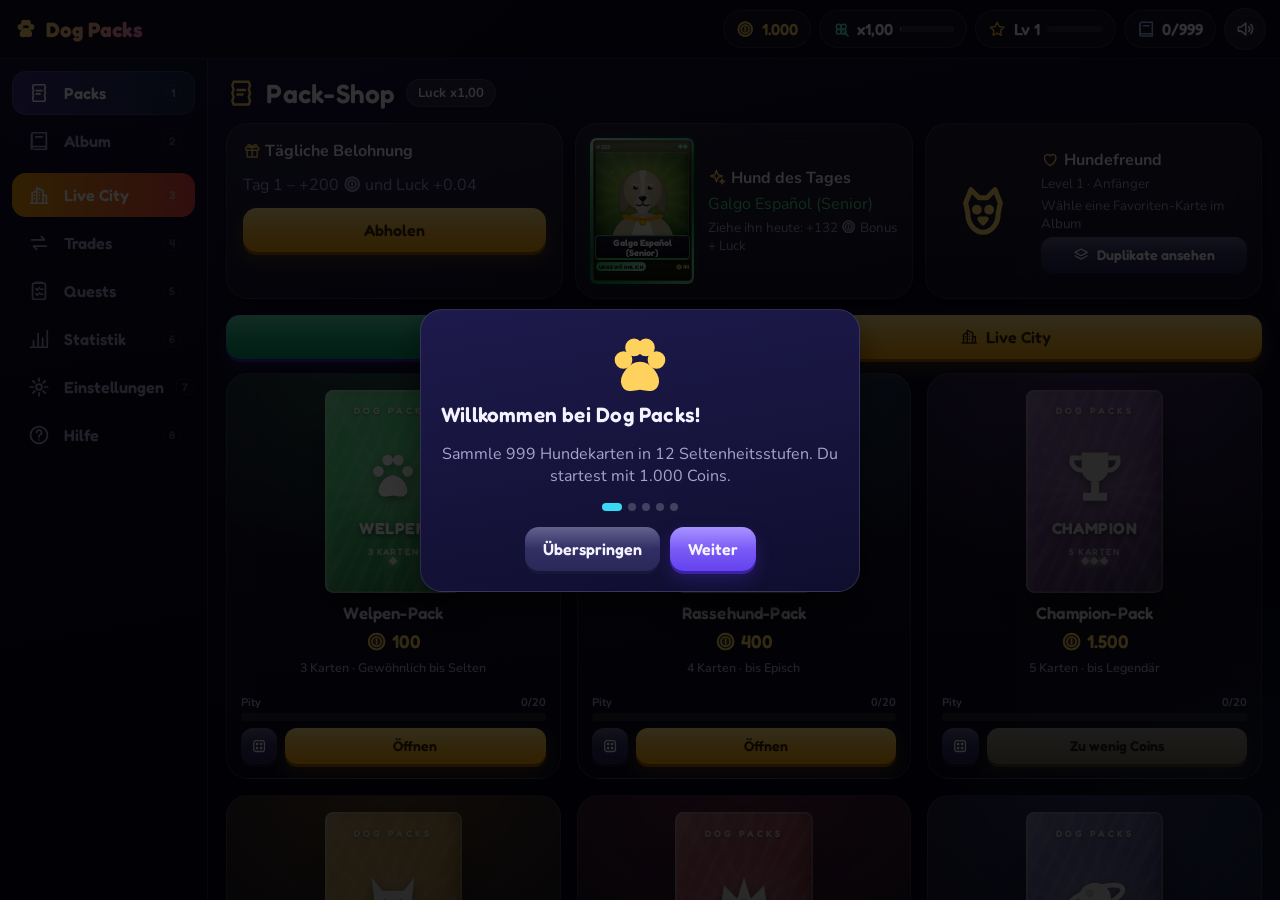
==== commit 7b4839d1: "City Go: full-detail OpenStreetMap world (lanes, one-way arrows, zebra crossings, traffic lights, bu" ====
--- a/index.html
+++ b/index.html
@@ -3432,6 +3432,183 @@
   return { ITEMS, ricon, count, give, use, spawnCard, pick, encounter, bagModal, spin, stopReady, stopLeft, arena, arenaReady, arenaLeft, walkBonus, g };
 })();
 
+/* ------------------------------ OSM-Details: Straßenmöbel, Überwege, Türen, Gleise, Autos, Spielplätze, Namen ------------------------------ */
+const OsmDetail = (() => {
+  const AREA = { farmland: '#e3dfae', farmyard: '#d9d0b2', orchard: '#c7dc9d', vineyard: '#bdd08e', allotments: '#cbdca3', construction: '#cdbfa8', brownfield: '#d3c6a6', railway: '#d0cdc6', education: '#ecefe2', military: '#d9d7c4', quarry: '#cfc8b8', garages: '#cfd0d6', plant_nursery: '#cfe6b5', flowerbed: '#e8c6d8' };
+  const NAT = { beach: '#efe2b4', sand: '#efe2b4', wetland: '#b3d9c2', bare_rock: '#bcb7ac', heath: '#cbc79a', scree: '#c8c2b6', mud: '#b9a98c', shingle: '#d3cdbd' };
+  const LEIS = { swimming_pool: '#58c4ea', sports_centre: '#dbe9d0', stadium: '#d8dcd0', track: '#c4604a', golf_course: '#a8d98f', dog_park: '#b9e1a2', fitness_station: '#dbe9d0', schoolyard: '#e0dccf', marina: '#8ccbf0', water_park: '#8fd3ee', miniature_golf: '#a8d98f', garden: null };
+  const AMEN = { school: '#ecefe2', university: '#ecefe2', college: '#ecefe2', kindergarten: '#ecefe2', hospital: '#efeaea', grave_yard: '#c4dcb0', marketplace: '#d9d1c1', fuel: '#cfd0d6', swimming_pool: '#58c4ea', bus_station: '#cfd0d6', parking: null };
+  const CARS = ['#c0392b', '#2c3e50', '#ecf0f1', '#7f8c8d', '#2980b9', '#1f2937', '#e5e7eb', '#a16207', '#166534', '#9ca3af', '#f8fafc', '#111827'];
+  const mt = (...a) => G3.mtx(...a);
+  const lineQ = (mb, c, ax, az, bx, bz, w, hex, y) => { const dx = bx - ax, dz = bz - az, L = Math.hypot(dx, dz); if (L < 0.01) return; const nx = -dz / L * w / 2, nz = dx / L * w / 2; c.pushQuad(mb, [ax + nx, az + nz], [ax - nx, az - nz], [bx - nx, bz - nz], [bx + nx, bz + nz], hex, y); };
+  function ext(c, pts, h, hex, y0) { try { if (pts.length < 3) return; const cx = pts.reduce((a, q) => a + q[0], 0) / pts.length, cz = pts.reduce((a, q) => a + q[1], 0) / pts.length, sh = new THREE.Shape(pts.map(q => new THREE.Vector2(q[0] - cx, -(q[1] - cz)))), g = new THREE.ExtrudeGeometry(sh, { depth: h, bevelEnabled: false, curveSegments: 1 }); g.rotateX(-Math.PI / 2); c.det.add(g, mt(cx, y0 || 0, cz), hex); g.dispose(); } catch (e) { } }
+  const cen = pts => [pts.reduce((a, q) => a + q[0], 0) / pts.length, pts.reduce((a, q) => a + q[1], 0) / pts.length];
+
+  /* ---------- Fahrzeuge ---------- */
+  function carAt(c, x, z, ry, hex) {
+    const D = c.det, B = G3.GEO.box, dk = '#1d222b';
+    D.add(B, mt(x, 0.32, z, 1.72, 0.34, 4.0, ry), dk).add(B, mt(x, 0.7, z, 1.8, 0.55, 4.2, ry), hex);
+    const s = Math.sin(ry), co = Math.cos(ry), ox = s * -0.15, oz = co * -0.15;
+    D.add(B, mt(x + ox, 1.2, z + oz, 1.55, 0.5, 2.1, ry), '#2b3a4d').add(B, mt(x + ox, 1.5, z + oz, 1.5, 0.08, 2.0, ry), hex);
+  }
+  function parkedFill(c, pts) {
+    const ar = Math.abs(c.polyArea(pts)); if (ar < 70 || c.carN.n > 150) return; const o = c.obb(pts); if (!o) return; const cs = Math.cos(o.t), sn = Math.sin(o.t); let k = 0;
+    const W = (u, v) => [u * cs - v * sn, u * sn + v * cs], long = (o.u1 - o.u0) >= (o.v1 - o.v0);
+    for (let u = o.u0 + 2.6; u < o.u1 - 1.5; u += long ? 2.7 : 5.6) for (let v = o.v0 + 2.6; v < o.v1 - 1.5; v += long ? 5.6 : 2.7) {
+      if (k >= 26 || c.carN.n > 150) return; const p = W(u, v); if (!c.inPoly(p[0], p[1], pts) || c.rnd() > 0.5) continue; carAt(c, p[0], p[1], long ? Math.atan2(-sn, cs) : Math.atan2(cs, sn), CARS[Math.floor(c.rnd() * CARS.length)]); k++; c.carN.n++;
+    }
+  }
+  function parked(c, tg, pts) {
+    if (tg.amenity === 'parking_space') { if (c.carN.n > 150 || c.rnd() > 0.5) return; const o = c.obb(pts); if (!o) return; const [cx, cz] = cen(pts), cs = Math.cos(o.t), sn = Math.sin(o.t); carAt(c, cx, cz, (o.u1 - o.u0) >= (o.v1 - o.v0) ? Math.atan2(cs, sn) : Math.atan2(-sn, cs), CARS[Math.floor(c.rnd() * CARS.length)]); c.carN.n++; return; }
+    parkedFill(c, pts);
+  }
+  /* fahrende Autos (leicht, nur in Reichweite animiert) */
+  function traffic(c, roads, centre) {
+    const grp = new THREE.Group(), list = [], B = G3.GEO.box;
+    const pick = roads.filter(r => r.len > 45 && Math.hypot(r.pts[0][0] - centre.x, r.pts[0][1] - centre.z) < 330).sort((a, b) => b.len - a.len).slice(0, 18);
+    pick.forEach((r, i) => {
+      const n = r.len > 160 ? 2 : 1;
+      for (let k = 0; k < n; k++) {
+        const mb = new G3.MB(), hex = CARS[(i * 3 + k * 5) % CARS.length]; mb.add(B, mt(0, 0.32, 0, 1.72, 0.34, 4.0), '#1d222b').add(B, mt(0, 0.7, 0, 1.8, 0.55, 4.2), hex).add(B, mt(0, 1.2, 0.15, 1.55, 0.5, 2.1), '#2b3a4d').add(B, mt(0, 1.5, 0.15, 1.5, 0.08, 2.0), hex);
+        mb.add(B, mt(-0.6, 0.62, 2.12, 0.4, 0.18, 0.06), '#fff6c8').add(B, mt(0.6, 0.62, 2.12, 0.4, 0.18, 0.06), '#fff6c8');
+        const m = mb.build(G3.vcMat(), false); m.matrixAutoUpdate = true; const g = new THREE.Group(); g.add(m); g.visible = false; grp.add(g);
+        list.push({ g, m, path: r.pts, cum: r.cum, len: r.len, w: r.w, s: ((i * 37 + k * 71) % 100) / 100 * r.len, dir: r.oneway === -1 ? -1 : (r.oneway || k % 2 ? 1 : -1), sp: 6.5 + ((i * 13 + k * 7) % 5), oneway: !!r.oneway });
+      }
+    });
+    return { grp, list };
+  }
+  function carPose(t) {
+    let i = 0; while (i < t.cum.length - 2 && t.cum[i + 1] < t.s) i++;
+    const a = t.path[i], b = t.path[i + 1], seg = Math.max(0.001, t.cum[i + 1] - t.cum[i]), f = clamp((t.s - t.cum[i]) / seg, 0, 1), dx = b[0] - a[0], dz = b[1] - a[1], l = Math.hypot(dx, dz) || 1, ux = dx / l * t.dir, uz = dz / l * t.dir, off = t.oneway ? 0 : t.w / 4;
+    return { x: a[0] + dx * f - uz * off, z: a[1] + dz * f + ux * off, ang: Math.atan2(ux, uz) };
+  }
+  function updateCars(cars, dt, pos) {
+    if (!cars) return;
+    for (const t of cars.list) {
+      const dx = t.path[0][0] - pos.x, dz = t.path[0][1] - pos.z; const near = Math.hypot(dx, dz) < 420; if (!near) { t.g.visible = false; continue; }
+      t.s += t.sp * dt * t.dir; if (t.s > t.len) { t.s = t.len; t.dir = -1; } else if (t.s < 0) { t.s = 0; t.dir = 1; }
+      const p = carPose(t), px = p.x, pz = p.z; t.g.position.set(px, 0.07, pz); t.g.rotation.y = p.ang;
+      t.g.visible = Math.hypot(px - pos.x, pz - pos.z) < 300;
+    }
+  }
+
+  /* ---------- Flächen ---------- */
+  function area(c, tg, pts, closed) {
+    if (!closed || pts.length < 3) return false;
+    let col = AREA[tg.landuse] || NAT[tg.natural] || (tg.leisure && LEIS[tg.leisure]) || AMEN[tg.amenity] || (tg.place === 'square' && '#dcd6c6') || (tg.highway === 'pedestrian' && '#d8cdb3'); if (!col) return false;
+    const y = tg.leisure === 'swimming_pool' || tg.amenity === 'swimming_pool' ? 0.045 : tg.leisure === 'track' ? 0.03 : 0.012;
+    c.flatPoly(pts, col, y);
+    if (tg.landuse === 'orchard') c.addTrees(pts, 75);
+    if (tg.leisure === 'swimming_pool' || tg.amenity === 'swimming_pool') { const mb = c.sw._mb(...cen(pts)); for (let i = 0; i < pts.length; i++) { const q = pts[(i + 1) % pts.length]; lineQ(mb, c, pts[i][0], pts[i][1], q[0], q[1], 0.5, '#f4f1ea', 0.05); } }
+    return true;
+  }
+  function pitch(c, tg, pts) {
+    const sp = tg.sport || '', tennis = /tennis|padel/.test(sp), ball = /basketball|volleyball|handball|futsal|netball/.test(sp), grass = /soccer|football|rugby|hockey|baseball|cricket|american_football/.test(sp) || tg.surface === 'grass';
+    const col = tennis ? (tg.surface === 'clay' ? '#c0623f' : '#4f86b8') : ball ? '#c99a52' : tg.surface === 'artificial_turf' ? '#5fb36b' : grass ? '#7fc46d' : '#9fd18a';
+    c.flatPoly(pts, col, 0.03); const o = c.obb(pts); if (!o) return; const cs = Math.cos(o.t), sn = Math.sin(o.t), W = (u, v) => [u * cs - v * sn, u * sn + v * cs], mb = c.sw._mb(...cen(pts)), um = (o.u0 + o.u1) / 2, vm = (o.v0 + o.v1) / 2, m = 0.9, ln = '#f6f6f2', y = 0.05, lw = 0.16;
+    const A = W(o.u0 + m, o.v0 + m), B = W(o.u1 - m, o.v0 + m), C = W(o.u1 - m, o.v1 - m), D = W(o.u0 + m, o.v1 - m);
+    [[A, B], [B, C], [C, D], [D, A]].forEach(([p, q]) => lineQ(mb, c, p[0], p[1], q[0], q[1], lw, ln, y));
+    const longU = (o.u1 - o.u0) >= (o.v1 - o.v0), p1 = longU ? W(um, o.v0 + m) : W(o.u0 + m, vm), p2 = longU ? W(um, o.v1 - m) : W(o.u1 - m, vm); lineQ(mb, c, p1[0], p1[1], p2[0], p2[1], lw, ln, y);
+    const sh = Math.min(o.u1 - o.u0, o.v1 - o.v0); if ((grass || ball) && sh > 8) { const r = Math.min(sh / 6, 4.5), cc = W(um, vm); for (let k = 0; k < 20; k++) { const a0 = k / 20 * 6.2832, a1 = (k + 1) / 20 * 6.2832; lineQ(mb, c, cc[0] + Math.cos(a0) * r, cc[1] + Math.sin(a0) * r, cc[0] + Math.cos(a1) * r, cc[1] + Math.sin(a1) * r, lw, ln, y); } }
+    if (/soccer|football/.test(sp) && Math.max(o.u1 - o.u0, o.v1 - o.v0) > 55) { const L2 = longU ? [[o.u0 + m, vm], [o.u1 - m, vm]] : [[um, o.v0 + m], [um, o.v1 - m]]; L2.forEach(q => { const g = W(q[0], q[1]), a = longU ? W(q[0], vm - 3.6) : W(um - 3.6, q[1]), b = longU ? W(q[0], vm + 3.6) : W(um + 3.6, q[1]); c.det.add(G3.GEO.cyl6, mt(a[0], 1.2, a[1], 0.07, 2.4, 0.07), '#ffffff').add(G3.GEO.cyl6, mt(b[0], 1.2, b[1], 0.07, 2.4, 0.07), '#ffffff').add(G3.GEO.box, mt(g[0], 2.4, g[1], longU ? 0.07 : 7.3, 0.07, longU ? 7.3 : 0.07), '#ffffff'); }); }
+    if (tennis && sh > 6) { const g = W(um, vm); c.det.add(G3.GEO.box, mt(g[0], 0.5, g[1], longU ? 0.05 : 11, 1, longU ? 11 : 0.05), '#e5e7eb'); }
+  }
+
+  /* ---------- Überwege ---------- */
+  function zebra(c, cx, cz, dx, dz, len) {
+    const L = Math.hypot(dx, dz) || 1, ux = dx / L, uz = dz / L, px = -uz, pz = ux, mb = c.road._mb(cx, cz), n = Math.floor(len / 0.95);
+    for (let i = 0; i < n; i++) { const t = (i - (n - 1) / 2) * 0.95, qx = cx + ux * t, qz = cz + uz * t; c.pushQuad(mb, [qx - ux * 0.24 - px * 1.6, qz - uz * 0.24 - pz * 1.6], [qx - ux * 0.24 + px * 1.6, qz - uz * 0.24 + pz * 1.6], [qx + ux * 0.24 + px * 1.6, qz + uz * 0.24 + pz * 1.6], [qx + ux * 0.24 - px * 1.6, qz + uz * 0.24 - pz * 1.6], '#f4f1e8', 0.105); }
+  }
+  function crossNode(c, tg, x, z) {
+    if (tg.crossing === 'unmarked') return;
+    let best = null, bd = 3.2; for (const s of c.segs) { const dx = s[2] - s[0], dz = s[3] - s[1], L2 = dx * dx + dz * dz; if (L2 < 0.01) continue; const t = clamp(((x - s[0]) * dx + (z - s[1]) * dz) / L2, 0, 1), px = s[0] + dx * t, pz = s[1] + dz * t, d = Math.hypot(x - px, z - pz); if (d < bd) { bd = d; best = [s, px, pz]; } }
+    if (!best) return; const s = best[0], dx = s[2] - s[0], dz = s[3] - s[1], L = Math.hypot(dx, dz); zebra(c, best[1], best[2], -dz / L, dx / L, s[4] - 0.4);
+  }
+
+  /* ---------- Punkt-Objekte ---------- */
+  function prop(c, tg, x, z) {
+    const D = c.det, B = G3.GEO.box, C6 = G3.GEO.cyl6, CY = G3.GEO.cyl, SP = G3.GEO.sphLo, hw = tg.highway, am = tg.amenity;
+    if (hw === 'traffic_signals') { D.add(C6, mt(x, 2.1, z, 0.07, 4.2, 0.07), '#3b4048').add(B, mt(x, 4.0, z, 0.3, 0.95, 0.28), '#22262c').add(SP, mt(x, 4.3, z + 0.15, 0.09, 0.09, 0.05), '#ef4444').add(SP, mt(x, 4.0, z + 0.15, 0.09, 0.09, 0.05), '#fbbf24').add(SP, mt(x, 3.7, z + 0.15, 0.09, 0.09, 0.05), '#22c55e'); return true; }
+    if (hw === 'crossing') { crossNode(c, tg, x, z); return true; }
+    if (hw === 'stop' || hw === 'give_way') { D.add(C6, mt(x, 1.1, z, 0.04, 2.2, 0.04), '#9aa1ab').add(hw === 'stop' ? CY : B, hw === 'stop' ? mt(x, 2.2, z, 0.38, 0.04, 0.38, 0, Math.PI / 2, 0) : mt(x, 2.2, z, 0.5, 0.5, 0.04, 0, 0, 0.785), hw === 'stop' ? '#c81e1e' : '#f8fafc'); return true; }
+    if (hw === 'bus_stop' || tg.public_transport === 'platform' && tg.bus === 'yes') { D.add(C6, mt(x, 1.5, z, 0.05, 3, 0.05), '#9aa1ab').add(CY, mt(x, 2.9, z + 0.02, 0.32, 0.05, 0.32, 0, Math.PI / 2, 0), '#fde047'); if (tg.shelter === 'yes' || tg.bench === 'yes') { D.add(B, mt(x + 1.5, 2.3, z, 3.2, 0.12, 1.4), '#475569').add(B, mt(x + 1.5, 1.1, z - 0.62, 3.0, 2.2, 0.06), '#9ec5e0').add(B, mt(x + 1.5, 0.45, z, 2.2, 0.1, 0.5), '#8a5a33'); } return true; }
+    if (am === 'shelter') { D.add(B, mt(x, 2.4, z, 3, 0.12, 2), '#6b4f33'); [[-1.3, -0.8], [1.3, -0.8], [-1.3, 0.8], [1.3, 0.8]].forEach(q => D.add(C6, mt(x + q[0], 1.2, z + q[1], 0.08, 2.4, 0.08), '#6b4f33')); return true; }
+    if (tg.emergency === 'fire_hydrant') { D.add(CY, mt(x, 0.35, z, 0.12, 0.7, 0.12), '#d02020').add(SP, mt(x, 0.72, z, 0.14, 0.1, 0.14), '#d02020'); return true; }
+    if (am === 'post_box') { D.add(B, mt(x, 0.7, z, 0.5, 1.2, 0.5), '#facc15').add(B, mt(x, 1.0, z + 0.26, 0.3, 0.05, 0.02), '#1f2937'); return true; }
+    if (am === 'waste_basket') { D.add(CY, mt(x, 0.45, z, 0.2, 0.9, 0.2), '#3d4650').add(CY, mt(x, 0.95, z, 0.23, 0.05, 0.23), '#2a3037'); return true; }
+    if (am === 'recycling') { ['#2e7d32', '#facc15', '#1d4ed8'].forEach((cl, i) => D.add(CY, mt(x + (i - 1) * 0.9, 0.7, z, 0.4, 1.4, 0.4), cl)); return true; }
+    if (am === 'bicycle_parking') { for (let i = 0; i < 4; i++) D.add(B, mt(x + (i - 1.5) * 0.5, 0.4, z, 0.04, 0.8, 0.5), '#8b95a1'); D.add(B, mt(x, 0.04, z, 2.2, 0.04, 0.55), '#8b95a1'); return true; }
+    if (am === 'vending_machine') { D.add(B, mt(x, 0.9, z, 0.9, 1.8, 0.6), '#dc2626').add(B, mt(x, 1.2, z + 0.31, 0.6, 0.8, 0.02), '#cbd5e1'); return true; }
+    if (am === 'telephone') { D.add(B, mt(x, 1.1, z, 0.8, 2.2, 0.8), '#e11d48').add(B, mt(x, 1.2, z, 0.82, 1.2, 0.82), '#bfe3f5'); return true; }
+    if (am === 'drinking_water') { D.add(CY, mt(x, 0.5, z, 0.18, 1, 0.18), '#8b95a1').add(SP, mt(x, 1.05, z, 0.18, 0.1, 0.18), '#58c4ea'); return true; }
+    if (am === 'charging_station') { D.add(B, mt(x, 0.9, z, 0.5, 1.8, 0.3), '#16a34a').add(B, mt(x, 1.3, z + 0.16, 0.34, 0.3, 0.02), '#e5e7eb'); return true; }
+    if (tg.barrier === 'bollard' || tg.barrier === 'block') { D.add(CY, mt(x, 0.42, z, 0.1, 0.84, 0.1), '#8b95a1').add(CY, mt(x, 0.7, z, 0.105, 0.12, 0.105), '#ef4444'); return true; }
+    if (tg.barrier === 'gate' || tg.barrier === 'lift_gate') { D.add(C6, mt(x - 1.5, 0.6, z, 0.08, 1.2, 0.08), '#6b7280').add(B, mt(x, 1.0, z, 3.2, 0.08, 0.08), tg.barrier === 'lift_gate' ? '#f8fafc' : '#6b7280').add(B, mt(x, 1.0, z, 0.5, 0.09, 0.09), '#dc2626'); return true; }
+    if (tg.power === 'pole' || tg.power === 'tower') { const t = tg.power === 'tower'; D.add(C6, mt(x, t ? 11 : 4.6, z, t ? 0.4 : 0.14, t ? 22 : 9.2, t ? 0.4 : 0.14), t ? '#8b95a1' : '#6a4c33').add(B, mt(x, t ? 21 : 8.7, z, t ? 7 : 2.4, 0.14, 0.14), t ? '#8b95a1' : '#6a4c33'); return true; }
+    if (tg.advertising === 'column') { D.add(CY, mt(x, 1.5, z, 0.62, 3, 0.62), '#2f6f4e').add(CY, mt(x, 3.1, z, 0.68, 0.2, 0.68), '#1f2937').add(SP, mt(x, 3.25, z, 0.5, 0.2, 0.5), '#1f2937'); return true; }
+    if (tg.advertising === 'billboard') { D.add(C6, mt(x, 2.5, z, 0.12, 5, 0.12), '#6b7280').add(B, mt(x, 5, z, 4, 2, 0.2), '#e5e7eb').add(B, mt(x, 5, z, 3.6, 1.7, 0.22), '#60a5fa'); return true; }
+    if (tg.historic === 'memorial' || tg.historic === 'monument' || tg.tourism === 'artwork' || tg.historic === 'wayside_cross' || tg.historic === 'statue' || tg.artwork_type === 'statue') { const cr = tg.historic === 'wayside_cross'; D.add(B, mt(x, 0.6, z, 1.1, 1.2, 1.1), '#a9a49a'); if (cr) D.add(B, mt(x, 2, z, 0.18, 1.6, 0.18), '#6b4f33').add(B, mt(x, 2.4, z, 0.8, 0.16, 0.16), '#6b4f33'); else D.add(CY, mt(x, 1.8, z, 0.25, 1.3, 0.25), '#8a6d3b').add(SP, mt(x, 2.6, z, 0.28, 0.3, 0.28), '#8a6d3b'); return true; }
+    if (tg.leisure === 'picnic_table') { D.add(B, mt(x, 0.78, z, 1.8, 0.07, 0.8), '#8a5a33').add(B, mt(x, 0.45, z - 0.7, 1.8, 0.07, 0.3), '#8a5a33').add(B, mt(x, 0.45, z + 0.7, 1.8, 0.07, 0.3), '#8a5a33'); return true; }
+    if (tg.man_made === 'flagpole') { D.add(C6, mt(x, 4, z, 0.06, 8, 0.06), '#d1d5db').add(B, mt(x + 0.7, 7.3, z, 1.4, 0.9, 0.03), '#e11d48'); return true; }
+    if (tg.man_made === 'mast' || tg.man_made === 'tower' || tg.man_made === 'chimney' || tg.man_made === 'water_tower' || tg.man_made === 'communications_tower') { const h = parseFloat(tg.height) || (tg.man_made === 'chimney' ? 35 : tg.man_made === 'water_tower' ? 28 : 30); D.add(C6, mt(x, h / 2, z, tg.man_made === 'chimney' ? 1.4 : 0.5, h, tg.man_made === 'chimney' ? 1.4 : 0.5), tg.man_made === 'chimney' ? '#9a6a55' : '#b4bac4'); if (tg.man_made === 'water_tower') D.add(SP, mt(x, h, z, 4, 3, 4), '#9aa3b2'); return true; }
+    if (tg.playground) { const pg = tg.playground;
+      if (/swing/.test(pg)) { D.add(B, mt(x, 1.8, z, 3, 0.1, 0.1), '#3b82f6'); [-1.4, 1.4].forEach(s => D.add(C6, mt(x + s, 0.9, z, 0.07, 1.8, 0.07), '#3b82f6')); [-0.7, 0.7].forEach(s => D.add(B, mt(x + s, 0.5, z, 0.4, 0.05, 0.25), '#111827').add(B, mt(x + s, 1.15, z, 0.02, 1.3, 0.02), '#9aa1ab')); }
+      else if (/slide/.test(pg)) { D.add(B, mt(x, 1.1, z, 1, 0.08, 1), '#f59e0b').add(B, mt(x, 0.55, z - 1, 0.5, 0.08, 2.2, 0, 0.5), '#ef4444').add(C6, mt(x - 0.45, 0.55, z + 0.4, 0.06, 1.1, 0.06), '#f59e0b').add(C6, mt(x + 0.45, 0.55, z + 0.4, 0.06, 1.1, 0.06), '#f59e0b'); }
+      else if (/seesaw/.test(pg)) { D.add(B, mt(x, 0.5, z, 2.8, 0.1, 0.3, 0, 0, 0.12), '#16a34a').add(C6, mt(x, 0.25, z, 0.08, 0.5, 0.08), '#6b7280'); }
+      else if (/sandpit/.test(pg)) { D.add(B, mt(x, 0.1, z, 2.6, 0.2, 2.6), '#e6d5a8').add(B, mt(x, 0.16, z, 2.3, 0.1, 2.3), '#f3e8c4'); }
+      else if (/springy|spring/.test(pg)) { D.add(C6, mt(x, 0.35, z, 0.05, 0.7, 0.05), '#6b7280').add(SP, mt(x, 0.85, z, 0.4, 0.3, 0.5), '#f59e0b'); }
+      else if (/roundabout/.test(pg)) { D.add(CY, mt(x, 0.15, z, 1.1, 0.12, 1.1), '#ef4444').add(C6, mt(x, 0.5, z, 0.05, 0.7, 0.05), '#6b7280'); }
+      else { D.add(B, mt(x, 1.2, z, 1.4, 0.1, 1.4), '#0ea5e9').add(C6, mt(x - 0.6, 0.6, z - 0.6, 0.07, 1.2, 0.07), '#f59e0b').add(C6, mt(x + 0.6, 0.6, z + 0.6, 0.07, 1.2, 0.07), '#f59e0b'); }
+      return true; }
+    return false;
+  }
+  function entrance(c, tg, x, z) {
+    let best = null, bd = 3.2;
+    for (const b of c.bld) { if (x < b.minx - 3.2 || x > b.maxx + 3.2 || z < b.minz - 3.2 || z > b.maxz + 3.2) continue; const p = b.pts; for (let i = 0; i < p.length; i++) { const a = p[i], q = p[(i + 1) % p.length], dx = q[0] - a[0], dz = q[1] - a[1], L2 = dx * dx + dz * dz; if (L2 < 0.3) continue; const t = clamp(((x - a[0]) * dx + (z - a[1]) * dz) / L2, 0, 1), px = a[0] + dx * t, pz = a[1] + dz * t, d = Math.hypot(x - px, z - pz); if (d < bd) { bd = d; best = { b, dx, dz, px, pz }; } } }
+    if (!best) return; const L = Math.hypot(best.dx, best.dz); let nx = -best.dz / L, nz = best.dx / L; if (c.inPoly(best.px + nx * 0.6, best.pz + nz * 0.6, best.b.pts)) { nx = -nx; nz = -nz; }
+    const gar = tg.entrance === 'garage' || tg.door === 'overhead', ry = -Math.atan2(best.dz, best.dx), col = gar ? '#aab0b8' : tg.entrance === 'main' ? '#3d5a80' : tg.entrance === 'service' || tg.entrance === 'emergency' ? '#8b2c2c' : '#5c3b26', w = gar ? 2.8 : 1.15, h = gar ? 2.3 : 2.1;
+    c.det.add(G3.GEO.box, mt(best.px + nx * 0.07, h / 2, best.pz + nz * 0.07, w, h, 0.22, ry), col).add(G3.GEO.box, mt(best.px + nx * 0.09, h + 0.1, best.pz + nz * 0.09, w + 0.3, 0.14, 0.26, ry), '#d8d3c8').add(G3.GEO.box, mt(best.px + nx * 0.5, 0.06, best.pz + nz * 0.5, w + 0.5, 0.12, 0.9, ry), '#bdb8ac');
+  }
+
+  /* ---------- Linien/Flächen mit Besonderheiten ---------- */
+  function rail(c, p, tg) {
+    const tram = /tram/.test(tg.railway), D = c.det, B = G3.GEO.box; let acc = 0;
+    for (let i = 0; i < p.length - 1; i++) {
+      const dx = p[i + 1][0] - p[i][0], dz = p[i + 1][1] - p[i][1], L = Math.hypot(dx, dz); if (L < 0.1) continue; const ux = dx / L, uz = dz / L, ry = -Math.atan2(dz, dx), mb = c.sw._mb((p[i][0] + p[i + 1][0]) / 2, (p[i][1] + p[i + 1][1]) / 2);
+      lineQ(mb, c, p[i][0], p[i][1], p[i + 1][0], p[i + 1][1], tram ? 2.6 : 3.4, tram ? '#6b7080' : '#8d877c', 0.05);
+      const mx = (p[i][0] + p[i + 1][0]) / 2, mz = (p[i][1] + p[i + 1][1]) / 2;
+      [-0.72, 0.72].forEach(o => D.add(B, mt(mx - uz * o, 0.13, mz + ux * o, L + 0.04, 0.14, 0.09, ry), '#b4bac2'));
+      if (!tram && c.railN.n < 900) for (let t = 0.4; t < L; t += 1.6) { c.railN.n++; D.add(B, mt(p[i][0] + ux * t, 0.09, p[i][1] + uz * t, 0.3, 0.1, 2.5, ry), '#6b5a4a'); }
+    }
+  }
+  function way(c, e, tg, p, closed) {
+    const D = c.det;
+    if (tg.railway && /^(rail|tram|light_rail|narrow_gauge|subway)$/.test(tg.railway) && tg.tunnel !== 'yes' && !tg.service) { rail(c, p, tg); return true; }
+    if (tg.railway === 'platform' || tg.public_transport === 'platform' && closed) { if (closed) ext(c, p, 0.4, '#c3c0b6', 0); else for (let i = 0; i < p.length - 1; i++) { const dx = p[i + 1][0] - p[i][0], dz = p[i + 1][1] - p[i][1], L = Math.hypot(dx, dz); if (L > 0.1) D.add(G3.GEO.box, mt((p[i][0] + p[i + 1][0]) / 2, 0.2, (p[i][1] + p[i + 1][1]) / 2, L, 0.4, 2.6, -Math.atan2(dz, dx)), '#c3c0b6'); } return true; }
+    if (tg.natural === 'tree_row') { let run = 0; for (let i = 0; i < p.length - 1; i++) { const dx = p[i + 1][0] - p[i][0], dz = p[i + 1][1] - p[i][1], L = Math.hypot(dx, dz); if (L < 0.1) continue; let t = run; for (; t < L; t += 8) c.trees.push([p[i][0] + dx / L * t, p[i][1] + dz / L * t, 0.9 + c.rnd() * 0.4]); run = t - L; } return true; }
+    if (tg.man_made && closed && /^(tower|chimney|water_tower|silo|storage_tank|windmill|lighthouse)$/.test(tg.man_made)) { const [cx, cz] = cen(p), r = Math.max(1.2, Math.sqrt(Math.abs(c.polyArea(p)) / Math.PI)), m = tg.man_made, h = parseFloat(tg.height) || ({ tower: 24, chimney: 38, water_tower: 28, silo: 18, storage_tank: 8, windmill: 14, lighthouse: 22 })[m];
+      if (m === 'water_tower') { D.add(G3.GEO.cyl, mt(cx, h * 0.4, cz, r * 0.5, h * 0.8, r * 0.5), '#b4bac4').add(G3.GEO.sphLo, mt(cx, h * 0.9, cz, r * 1.3, r * 1.0, r * 1.3), '#9aa3b2'); }
+      else if (m === 'silo' || m === 'storage_tank') { D.add(G3.GEO.cyl, mt(cx, h / 2, cz, r, h, r), '#c8ccd2').add(G3.GEO.cone, mt(cx, h + r * 0.25, cz, r, r * 0.5, r), '#a7adb7'); }
+      else { D.add(G3.GEO.cyl, mt(cx, h / 2, cz, m === 'chimney' ? r * 0.8 : r, h, m === 'chimney' ? r * 0.8 : r), m === 'chimney' ? '#9a6a55' : m === 'lighthouse' ? '#f8fafc' : '#c8c0b0'); }
+      return true; }
+    if (tg.man_made === 'pier' && !closed) { for (let i = 0; i < p.length - 1; i++) { const dx = p[i + 1][0] - p[i][0], dz = p[i + 1][1] - p[i][1], L = Math.hypot(dx, dz); if (L > 0.1) D.add(G3.GEO.box, mt((p[i][0] + p[i + 1][0]) / 2, 0.25, (p[i][1] + p[i + 1][1]) / 2, L, 0.15, 2.2, -Math.atan2(dz, dx)), '#8a6b4a'); } return true; }
+    if (tg.leisure === 'track' && !closed) { for (let i = 0; i < p.length - 1; i++) lineQ(c.sw._mb(p[i][0], p[i][1]), c, p[i][0], p[i][1], p[i + 1][0], p[i + 1][1], 4, '#c4604a', 0.05); return true; }
+    if (tg.power === 'line' || tg.power === 'minor_line') return true;
+    return false;
+  }
+
+  /* ---------- Straßennamen auf dem Boden ---------- */
+  function streetLabels(grp, list, labs) {
+    const mats = new Map();
+    list.forEach(L => {
+      let ang = Math.atan2(L.dz, L.dx); if (ang > Math.PI / 2) ang -= Math.PI; else if (ang < -Math.PI / 2) ang += Math.PI;
+      const tex = G3.textTex(L.name, { w: 512, h: 88, bg: 'rgba(24,28,40,.58)', fs: 46, r: 40 }), wd = clamp(L.name.length * 1.05 + 3, 8, Math.min(30, L.len * 0.92)), m = new THREE.Mesh(new THREE.PlaneGeometry(wd, wd * 88 / 512), new THREE.MeshBasicMaterial({ map: tex, transparent: true, depthWrite: false, toneMapped: false, polygonOffset: true, polygonOffsetFactor: -4, polygonOffsetUnits: -4 }));
+      m.userData.own = true; m.rotation.order = 'YXZ'; m.rotation.x = -Math.PI / 2; m.rotation.y = -ang; m.position.set(L.x, 0.16, L.z); m.renderOrder = 3; m.userData.vis = 90; m.userData.flat = true; grp.add(m); labs.push(m);
+    });
+  }
+  return { area, pitch, parked, prop, entrance, way, rail, zebra, carAt, traffic, updateCars, streetLabels, ext, lineQ, AREA, NAT, LEIS, AMEN };
+})();
+
 /* ------------------------------ CITY GO · STANDORT (3D-Karte mit echtem Standort) ------------------------------ */
 const GoMap = (() => {
   const CELL = 120, DOG_RANGE = 75, STOP_RANGE = 45, ARENA_RANGE = 60, BLK = 60, R_FIRST = 240, R_FULL = 420;
@@ -3540,47 +3717,74 @@
   function inPoly(x, z, p) { let c = false; for (let i = 0, j = p.length - 1; i < p.length; j = i++) { if (((p[i][1] > z) !== (p[j][1] > z)) && (x < (p[j][0] - p[i][0]) * (z - p[i][1]) / (p[j][1] - p[i][1]) + p[i][0])) c = !c; } return c; }
   function pushQuad(mb, a, b, c2, d, hex, y) { const col = G3.lin(hex); [a, c2, b, a, d, c2].forEach(q => { mb.p.push(q[0], y, q[1]); mb.n.push(0, 1, 0); mb.c.push(col.r, col.g, col.b); mb.u.push(0, 0); }); }
   const yieldUI = () => new Promise(r => setTimeout(r, 0));
+  async function buildC(cmb, mat) { const g = new THREE.Group(); for (const b of [...cmb.m.values()]) { g.add(b.build(mat, false)); await my(); } cmb.m.clear(); return g; }
+  let _ly = 0; const my = () => performance.now() - _ly > 8 ? yieldUI().then(() => { _ly = performance.now(); }) : null;
   async function buildOsm(json, cen) {
-    const els = (json.elements || []).filter(e => e.type === 'way' && e.geometry && e.geometry.length > 1), grp = new THREE.Group(), bld = [], roadPts = [];
-    const flat = new G3.CMB(120), swMB = new G3.CMB(120), shMB = new G3.CMB(120), roadsMB = new G3.CMB(120), bMB = new G3.CMB(90), tMB = new G3.CMB(120), rnd = mulberry32(hashStr('osm' + Math.round(cen.x) + Math.round(cen.z)));
+    _ly = performance.now(); const els = (json.elements || []).filter(e => e.type === 'way' && e.geometry && e.geometry.length > 1), grp = new THREE.Group(), bld = [], roadPts = [];
+    const flat = new G3.CMB(120), detMB = new G3.CMB(100), swMB = new G3.CMB(120), shMB = new G3.CMB(120), roadsMB = new G3.CMB(120), bMB = new G3.CMB(90), tMB = new G3.CMB(120), rnd = mulberry32(hashStr('osm' + Math.round(cen.x) + Math.round(cen.z)));
     const toLoc = g => g.map(q => { const v = toXY(q.lat, q.lon); return [v.x, v.z]; });
     const flatPoly = (pts, hex, y) => { try { if (pts.length < 3) return; const cx = pts.reduce((a, q) => a + q[0], 0) / pts.length, cz = pts.reduce((a, q) => a + q[1], 0) / pts.length, sh = new THREE.Shape(pts.map(q => new THREE.Vector2(q[0] - cx, -(q[1] - cz)))), geo = new THREE.ShapeGeometry(sh); flat.add(geo, G3.mtx(cx, y, cz, 1, 1, 1, 0, -Math.PI / 2, 0), hex); geo.dispose(); } catch (e) { } };
     const trees = [], conif = [], streetT = []; const addTrees = (pts, dens) => { const ar = Math.abs(polyArea(pts)); if (ar < 300) return; let minx = 1e9, maxx = -1e9, minz = 1e9, maxz = -1e9; pts.forEach(q => { minx = Math.min(minx, q[0]); maxx = Math.max(maxx, q[0]); minz = Math.min(minz, q[1]); maxz = Math.max(maxz, q[1]); }); const n = Math.min(26, Math.floor(ar / dens)); for (let t = 0, tries = 0; t < n && tries < n * 8; tries++) { const x = minx + rnd() * (maxx - minx), z = minz + rnd() * (maxz - minz); if (inPoly(x, z, pts) && trees.length < 260) { trees.push([x, z, 0.8 + rnd() * 0.8]); t++; } } };
+    const segs = [], carRoads = [], stNames = [], crossWays = [], C = { flat, sw: swMB, road: roadsMB, det: detMB, flatPoly, trees, addTrees, obb: pts => obb(pts), inPoly, polyArea, pushQuad, rnd, bld, segs, carN: { n: 0 }, railN: { n: 0 } };
     for (const e of els) {
       const tg = e.tags || {}, g = e.geometry, closed = g.length > 3 && g[0].lat === g[g.length - 1].lat && g[0].lon === g[g.length - 1].lon;
-      if ((tg.building || tg['building:part']) && closed) continue; if (tg.barrier || tg.railway || (tg.waterway && tg.waterway !== 'riverbank')) continue;                                  // Gebäude später (nach Flächen)
+      if ((tg.building || tg['building:part']) && closed) continue; if (tg.barrier || (tg.railway && tg.railway !== 'platform') || (tg.waterway && tg.waterway !== 'riverbank')) continue;                                  // Gebäude später (nach Flächen)
+      if (tg.highway && tg.area === 'yes' && closed) { flatPoly(toLoc(g.slice(0, -1)), tg.highway === 'pedestrian' ? '#d8cdb3' : '#cfc7b4', 0.04); continue; }
       if (tg.highway) continue;                                              // Straßen später
       const pts = toLoc(closed ? g.slice(0, -1) : g);
+      if (OsmDetail.way(C, e, tg, toLoc(g), closed)) continue;
       if (tg.natural === 'water' || tg.waterway === 'riverbank' || tg.landuse === 'reservoir' || tg.landuse === 'basin') flatPoly(pts, '#7dbfe8', 0.03);
       else if (tg.leisure === 'park' || tg.leisure === 'garden' || tg.leisure === 'common' || tg.landuse === 'village_green' || tg.landuse === 'recreation_ground') { flatPoly(pts, '#aedb95', 0.02); addTrees(pts, 380); }
-      else if (tg.leisure === 'playground' || tg.leisure === 'pitch') flatPoly(pts, tg.leisure === 'pitch' ? '#9fd18a' : '#e6d5a8', 0.025);
+      else if (tg.leisure === 'pitch') OsmDetail.pitch(C, tg, pts);
+      else if (tg.leisure === 'playground') flatPoly(pts, '#e6d5a8', 0.025);
       else if (tg.landuse === 'forest' || tg.natural === 'wood') { flatPoly(pts, '#93c47c', 0.018); addTrees(pts, 150); }
       else if (tg.landuse === 'residential') flatPoly(pts, '#ebe6dc', 0.006);
       else if (tg.landuse === 'commercial' || tg.landuse === 'retail') flatPoly(pts, '#f1e2df', 0.006);
       else if (tg.landuse === 'industrial') flatPoly(pts, '#e5dfe8', 0.006);
-      else if (tg.amenity === 'parking' || tg.amenity === 'parking_space') flatPoly(pts, '#c5c7cf', 0.012);
+      else if (tg.amenity === 'parking' || tg.amenity === 'parking_space') { flatPoly(pts, '#c5c7cf', 0.012); OsmDetail.parked(C, tg, pts); }
       else if (tg.landuse === 'grass' || tg.landuse === 'meadow' || tg.natural === 'grassland' || tg.natural === 'scrub') flatPoly(pts, '#cde9b6', 0.015);
       else if (tg.landuse === 'cemetery') flatPoly(pts, '#c4dcb0', 0.016);
-    }
-    let rc = 0;
+      else OsmDetail.area(C, tg, pts, closed);
+    }
+    let rc = 0; const SURF = { gravel: '#b9ab8a', fine_gravel: '#c4b790', compacted: '#b9a888', dirt: '#a98b64', ground: '#a98b64', earth: '#a98b64', unpaved: '#b3a284', grass: '#9fc77f', sand: '#e3d3a0', cobblestone: '#8b857a', sett: '#8b857a', paving_stones: '#b7afa0', pebblestone: '#bdb199', mud: '#9a7f5c' };
     for (const e of els) {
-      const tg = e.tags || {}; if (!tg.highway) continue; const w = HW[tg.highway]; if (!w || tg.area === 'yes') continue; if (++rc % 90 === 0) await yieldUI(); const pts = toLoc(e.geometry), car = w >= 3.5, hex = ROADC[tg.highway] || '#777d8b', sw = car && w >= 5 && tg.highway !== 'motorway' && tg.highway !== 'trunk', tree = sw && /residential|living_street|tertiary|secondary|unclassified|primary/.test(tg.highway) && tg.tunnel !== 'yes';
-      let run = 7 + rnd() * 6, side = rnd() < 0.5 ? 1 : -1;
+      const tg = e.tags || {}; if (!tg.highway) continue; let w = HW[tg.highway]; if (!w || tg.area === 'yes' || tg.tunnel === 'yes' || tg.tunnel === 'culvert') continue;
+      if (tg.highway === 'footway' && tg.footway === 'crossing') { crossWays.push(e); continue; }
+      await my();
+      const wTag = parseFloat(tg.width), ln = parseInt(tg.lanes); if (wTag > 0 && wTag < 40) w = Math.max(wTag, 1.2); else if (ln > 0 && w >= 5) w = Math.max(w, ln * 3 + 0.4); if (tg.service === 'parking_aisle' || tg.service === 'driveway') w = Math.min(w, 3.4);
+      const pts = toLoc(e.geometry), wide = w >= 3.5, car = wide && tg.highway !== 'pedestrian' && tg.highway !== 'track', bridge = tg.bridge && tg.bridge !== 'no';
+      let hex = ROADC[tg.highway] || '#777d8b'; if (tg.surface && SURF[tg.surface] && !(car && /asphalt|paved|concrete/.test(tg.surface))) hex = SURF[tg.surface]; if (bridge) hex = DogArt.shade(hex, 0.12);
+      const oneway = tg.oneway === 'yes' || tg.oneway === '1' || tg.junction === 'roundabout' ? 1 : tg.oneway === '-1' ? -1 : 0;
+      let swm = car && w >= 5 && tg.highway !== 'motorway' && tg.highway !== 'trunk' && !bridge ? 2 : 0; const sws = tg.sidewalk;
+      if (swm) { if (sws === 'no' || sws === 'none' || sws === 'separate' || tg['sidewalk:both'] === 'no' || tg['sidewalk:both'] === 'separate') swm = 0; else if (sws === 'left' || (tg['sidewalk:left'] === 'yes' && tg['sidewalk:right'] !== 'yes')) swm = -1; else if (sws === 'right' || (tg['sidewalk:right'] === 'yes' && tg['sidewalk:left'] !== 'yes')) swm = 1; }
+      const tree = swm !== 0 && /residential|living_street|tertiary|secondary|unclassified|primary/.test(tg.highway);
+      let run = 7 + rnd() * 6, side = swm === 2 ? (rnd() < 0.5 ? 1 : -1) : swm, arr = 14 + rnd() * 10, tot = 0, bestLen = 0, bestSeg = null; const cum = [0];
       for (let i = 0; i < pts.length - 1; i++) {
-        const [x0, z0] = pts[i], [x1, z1] = pts[i + 1], dx = x1 - x0, dz = z1 - z0, L = Math.hypot(dx, dz); if (L < 0.05) continue; const nx = -dz / L * w / 2, nz = dx / L * w / 2;
-        if (sw) { const sx = nx * (w + 2.8) / w, sz = nz * (w + 2.8) / w, mbS = swMB._mb((x0 + x1) / 2, (z0 + z1) / 2); pushQuad(mbS, [x0 + sx, z0 + sz], [x0 - sx, z0 - sz], [x1 - sx, z1 - sz], [x1 + sx, z1 + sz], '#d6d1c4', 0.045); }
-        const mb = roadsMB._mb((x0 + x1) / 2, (z0 + z1) / 2); pushQuad(mb, [x0 + nx, z0 + nz], [x0 - nx, z0 - nz], [x1 - nx, z1 - nz], [x1 + nx, z1 + nz], hex, 0.07 + (car ? 0.01 : 0));
-        if (car && i === 0 || i % 3 === 0) roadPts.push([x0, z0]);
-        if (car && w >= 6 && L > 5) { const mid = roadsMB._mb((x0 + x1) / 2, (z0 + z1) / 2), cn = [(x0 + x1) / 2, (z0 + z1) / 2], ux = dx / L, uz = dz / L, hl = Math.min(L / 2 - 1, 3), lw = 0.13; if (hl > 0.5) pushQuad(mid, [cn[0] - ux * hl - uz * lw, cn[1] - uz * hl + ux * lw], [cn[0] - ux * hl + uz * lw, cn[1] - uz * hl - ux * lw], [cn[0] + ux * hl + uz * lw, cn[1] + uz * hl - ux * lw], [cn[0] + ux * hl - uz * lw, cn[1] + uz * hl + ux * lw], '#f2efe4', 0.1); }
-        if (car && w >= 7 && L > 4) { const ex = -dz / L * (w / 2 - 0.5), ez = dx / L * (w / 2 - 0.5), lw2 = 0.09, mid = roadsMB._mb((x0 + x1) / 2, (z0 + z1) / 2); [1, -1].forEach(sg => pushQuad(mid, [x0 + ex * sg - dx / L * lw2, z0 + ez * sg - dz / L * lw2], [x0 + ex * sg + dx / L * lw2, z0 + ez * sg + dz / L * lw2], [x1 + ex * sg + dx / L * lw2, z1 + ez * sg + dz / L * lw2], [x1 + ex * sg - dx / L * lw2, z1 + ez * sg - dz / L * lw2], '#e8e6df', 0.095)); }
-        if (tree && streetT.length < 420) { run -= L; if (run <= 0) { run = 12 + rnd() * 9; side = -side; if (rnd() < 0.75) { const t = rnd() * 0.6 + 0.2, off = (w / 2 + 1.9) * side; streetT.push([x0 + dx * t + (-dz / L) * off, z0 + dz * t + (dx / L) * off, 0.8 + rnd() * 0.45]); } } }
+        const [x0, z0] = pts[i], [x1, z1] = pts[i + 1], dx = x1 - x0, dz = z1 - z0, L = Math.hypot(dx, dz); cum.push(tot + L); if (L < 0.05) continue; tot += L; const ux = dx / L, uz = dz / L, nx = -uz * w / 2, nz = ux * w / 2;
+        if (L > bestLen) { bestLen = L; bestSeg = [(x0 + x1) / 2, (z0 + z1) / 2, dx, dz]; }
+        if (wide) segs.push([x0, z0, x1, z1, w]);
+        if (swm) { const mbS = swMB._mb((x0 + x1) / 2, (z0 + z1) / 2); if (swm === 2) { const sx = nx * (w + 2.8) / w, sz = nz * (w + 2.8) / w; pushQuad(mbS, [x0 + sx, z0 + sz], [x0 - sx, z0 - sz], [x1 - sx, z1 - sz], [x1 + sx, z1 + sz], '#d6d1c4', 0.045); } else { const e1 = swm, ox = -uz * (w / 2) * e1, oz = ux * (w / 2) * e1, px = -uz * (w / 2 + 1.5) * e1, pz = ux * (w / 2 + 1.5) * e1; pushQuad(mbS, [x0 + ox, z0 + oz], [x0 + px, z0 + pz], [x1 + px, z1 + pz], [x1 + ox, z1 + oz], '#d6d1c4', 0.045); } }
+        const mb = roadsMB._mb((x0 + x1) / 2, (z0 + z1) / 2); pushQuad(mb, [x0 + nx, z0 + nz], [x0 - nx, z0 - nz], [x1 - nx, z1 - nz], [x1 + nx, z1 + nz], hex, 0.07 + (wide ? 0.01 : 0));
+        if (wide && i === 0 || i % 3 === 0) roadPts.push([x0, z0]);
+        const cn = [(x0 + x1) / 2, (z0 + z1) / 2], mid = mb;
+        if (car && L > 5 && !/service|track/.test(tg.highway)) {
+          const lanes = ln > 0 ? ln : w >= 11 ? 4 : w >= 6 ? 2 : 1, hl = Math.min(L / 2 - 1, 3), lw = 0.12;
+          if (hl > 0.5) for (let k = 1; k < lanes; k++) { if (oneway === 0 && lanes % 2 === 0 && k !== lanes / 2 && L < 7) continue; const off = -w / 2 + k * (w / lanes), ox = -uz * off, oz = ux * off, solid = oneway === 0 && lanes % 2 === 0 && k === lanes / 2; if (oneway === 0 && lanes === 1) continue; if (solid && lanes === 2 && w < 6) continue; const segHl = solid ? Math.min(L / 2 - 0.3, 5) : hl; pushQuad(mid, [cn[0] + ox - ux * segHl - uz * lw, cn[1] + oz - uz * segHl + ux * lw], [cn[0] + ox - ux * segHl + uz * lw, cn[1] + oz - uz * segHl - ux * lw], [cn[0] + ox + ux * segHl + uz * lw, cn[1] + oz + uz * segHl - ux * lw], [cn[0] + ox + ux * segHl - uz * lw, cn[1] + oz + uz * segHl + ux * lw], solid ? '#f2e9a8' : '#f2efe4', 0.1); }
+          if (w >= 6.5) { const ex = -uz * (w / 2 - 0.45), ez = ux * (w / 2 - 0.45), lw2 = 0.08; [1, -1].forEach(sg => pushQuad(mid, [x0 + ex * sg - ux * lw2, z0 + ez * sg - uz * lw2], [x0 + ex * sg + ux * lw2, z0 + ez * sg + uz * lw2], [x1 + ex * sg + ux * lw2, z1 + ez * sg + uz * lw2], [x1 + ex * sg - ux * lw2, z1 + ez * sg - uz * lw2], '#e8e6df', 0.095)); }
+        }
+        if (bridge && L > 0.5) { const ry = -Math.atan2(dz, dx); [1, -1].forEach(sg => detMB.add(G3.GEO.box, G3.mtx((x0 + x1) / 2 - uz * (w / 2 + 0.1) * sg, 0.55, (z0 + z1) / 2 + ux * (w / 2 + 0.1) * sg, L + 0.05, 1.0, 0.22, ry), '#9a9ea8')); }
+        if (oneway && car && L > 3) { arr -= L; if (arr <= 0) { arr = 26 + rnd() * 10; const dsx = ux * oneway, dsz = uz * oneway, nxx = -dsz, nzz = dsx; pushQuad(mid, [cn[0] + dsx * 1.1, cn[1] + dsz * 1.1], [cn[0] - dsx * 0.7 + nxx * 0.5, cn[1] - dsz * 0.7 + nzz * 0.5], [cn[0] - dsx * 0.2, cn[1] - dsz * 0.2], [cn[0] - dsx * 0.7 - nxx * 0.5, cn[1] - dsz * 0.7 - nzz * 0.5], '#eeece4', 0.1); } }
+        if (tree && streetT.length < 420) { run -= L; if (run <= 0) { run = 12 + rnd() * 9; if (swm === 2) side = -side; if (rnd() < 0.75) { const t = rnd() * 0.6 + 0.2, off = (w / 2 + 1.9) * side; streetT.push([x0 + dx * t + (-dz / L) * off, z0 + dz * t + (dx / L) * off, 0.8 + rnd() * 0.45]); } } }
       }
-      pts.forEach(q => { const mkC = (r, y, hx, mbx) => { const col = G3.lin(hx), cs = 7; for (let k = 0; k < cs; k++) { const a0 = k / cs * 6.2832, a1 = (k + 1) / cs * 6.2832; [[0, 0], [Math.cos(a1) * r, Math.sin(a1) * r], [Math.cos(a0) * r, Math.sin(a0) * r]].forEach(o => { mbx.p.push(q[0] + o[0], y, q[1] + o[1]); mbx.n.push(0, 1, 0); mbx.c.push(col.r, col.g, col.b); mbx.u.push(0, 0); }); } }; if (car) { if (sw) mkC(w / 2 + 1.4, 0.045, '#d6d1c4', swMB._mb(q[0], q[1])); mkC(w / 2, 0.08, hex, roadsMB._mb(q[0], q[1])); } });
-    }
+      if (car && tot > 40 && w >= 5 && !/service|track|pedestrian/.test(tg.highway) && !bridge) carRoads.push({ pts, cum, len: tot, w, oneway });
+      if (tg.name && car && bestSeg && bestLen > 8 && !/service|track|pedestrian/.test(tg.highway)) stNames.push({ name: tg.name, x: bestSeg[0], z: bestSeg[1], dx: bestSeg[2], dz: bestSeg[3], len: bestLen });
+      pts.forEach(q => { const mkC = (r, y, hx, mbx) => { const col = G3.lin(hx), cs = 7; for (let k = 0; k < cs; k++) { const a0 = k / cs * 6.2832, a1 = (k + 1) / cs * 6.2832; [[0, 0], [Math.cos(a1) * r, Math.sin(a1) * r], [Math.cos(a0) * r, Math.sin(a0) * r]].forEach(o => { mbx.p.push(q[0] + o[0], y, q[1] + o[1]); mbx.n.push(0, 1, 0); mbx.c.push(col.r, col.g, col.b); mbx.u.push(0, 0); }); } }; if (wide) { if (swm) mkC(w / 2 + 1.4, 0.045, '#d6d1c4', swMB._mb(q[0], q[1])); mkC(w / 2, 0.08, hex, roadsMB._mb(q[0], q[1])); } });
+    }
+    crossWays.forEach(e => { const tg = e.tags || {}; if (tg.crossing === 'unmarked') return; const p = toLoc(e.geometry); if (p.length < 2) return; const a = p[0], b = p[p.length - 1], L = Math.hypot(b[0] - a[0], b[1] - a[1]); if (L > 2.5 && L < 40) OsmDetail.zebra(C, (a[0] + b[0]) / 2, (a[1] + b[1]) / 2, b[0] - a[0], b[1] - a[1], L - 0.2); });
     /* ---- Gebäude: echte Grundrisse, Höhen, Stockwerke, Farben, Material, Dachformen ---- */
     const parts = els.filter(e => e.tags && e.tags['building:part'] && e.geometry.length > 3), partCen = parts.map(e => { const p = toLoc(e.geometry); return [p.reduce((a, q) => a + q[0], 0) / p.length, p.reduce((a, q) => a + q[1], 0) / p.length]; });
     const bl = els.filter(e => e.tags && (e.tags.building || e.tags['building:part']) && e.geometry.length > 3 && e.geometry[0].lat === e.geometry[e.geometry.length - 1].lat && e.tags.building !== 'roof' && e.tags.location !== 'underground');
-    const wMB = new G3.CMB(90), rMB = new G3.CMB(90), lbl = [];
+    const wMB = new G3.CMB(90), rMB = new G3.CMB(90), lbl = [], nums = []; let lastRidge = null; const NOWIN = new Set(['garage', 'garages', 'shed', 'carport', 'roof', 'service', 'hut', 'cabin', 'barn', 'farm_auxiliary', 'greenhouse', 'industrial', 'warehouse', 'storage_tank', 'silo', 'stable', 'kiosk', 'toilets']);
     const MAT = { brick: '#b0624a', bricks: '#b0624a', stone: '#bdb5a5', sandstone: '#d9c59a', glass: '#8fb6d4', concrete: '#c8c5be', wood: '#9c714a', metal: '#a5abb3', timber_framing: '#efe4cc', plaster: null };
     const SLOPED = new Set(['house', 'detached', 'semidetached_house', 'terrace', 'farm', 'bungalow', 'cabin', 'farm_auxiliary', 'barn', 'church', 'chapel', 'villa', 'hut', 'garage']);
     const tri = (mb, a, b, c3, col) => { const ux = b[0] - a[0], uy = b[1] - a[1], uz = b[2] - a[2], vx = c3[0] - a[0], vy = c3[1] - a[1], vz = c3[2] - a[2]; let nx = uy * vz - uz * vy, ny = uz * vx - ux * vz, nz = ux * vy - uy * vx; const l = Math.hypot(nx, ny, nz) || 1; if (ny < 0) { nx = -nx; ny = -ny; nz = -nz; [b, c3] = [c3, b]; } nx /= l; ny /= l; nz /= l; [a, b, c3].forEach(p => { mb.p.push(p[0], p[1], p[2]); mb.n.push(nx, ny, nz); mb.c.push(col.r, col.g, col.b); mb.u.push(0, 0); }); };
@@ -3589,16 +3793,16 @@
     function roof(shape, pts, top, rh, colR, colW, wallMBx) {
       const o = obb(pts); if (!o) return false; let { t, u0, u1, v0, v1 } = o; if (v1 - v0 > u1 - u0) { t += Math.PI / 2; const a0 = u0, a1 = u1; u0 = v0; u1 = v1; v0 = -a1; v1 = -a0; }
       const c = Math.cos(t), s2 = Math.sin(t), W = (p, y) => [p[0] * c - p[1] * s2, y, p[0] * s2 + p[1] * c], cr = G3.lin(colR), cw = G3.lin(colW), um = (u0 + u1) / 2, vm = (v0 + v1) / 2, L = (u1 - u0) / 2, Sv = (v1 - v0) / 2, y1 = top + rh;
-      const A = W([u0, v0], top), B = W([u1, v0], top), C2 = W([u1, v1], top), D = W([u0, v1], top);
+      const ov = shape === 'gabled' || shape === 'hipped' || shape === 'half-hipped' ? 0.32 : 0, A = W([u0 - ov, v0 - ov], top), B = W([u1 + ov, v0 - ov], top), C2 = W([u1 + ov, v1 + ov], top), D = W([u0 - ov, v1 + ov], top); lastRidge = null;
       if (shape === 'pyramidal' || shape === 'dome' || shape === 'onion' || shape === 'cone') { const P = W([um, vm], y1); tri(rMB._mb(P[0], P[2]), A, B, P, cr); tri(rMB._mb(P[0], P[2]), B, C2, P, cr); tri(rMB._mb(P[0], P[2]), C2, D, P, cr); tri(rMB._mb(P[0], P[2]), D, A, P, cr); return true; }
-      const inset = shape === 'hipped' || shape === 'half-hipped' ? Math.min(L * 0.9, Sv) : 0, R1 = W([u0 + inset, vm], y1), R2 = W([u1 - inset, vm], y1), mb = rMB._mb(R1[0], R1[2]);
+      const inset = shape === 'hipped' || shape === 'half-hipped' ? Math.min(L * 0.9, Sv) : 0, R1 = W([u0 + inset - (inset ? 0 : ov), vm], y1), R2 = W([u1 - inset + (inset ? 0 : ov), vm], y1), mb = rMB._mb(R1[0], R1[2]); lastRidge = { R1, R2 };
       tri(mb, A, B, R2, cr); tri(mb, A, R2, R1, cr); tri(mb, C2, D, R1, cr); tri(mb, C2, R1, R2, cr);
       if (inset > 0) { tri(mb, B, C2, R2, cr); tri(mb, D, A, R1, cr); } else { const wm = wallMBx._mb(R1[0], R1[2]); triRaw(wm, B, C2, R2, cw); triRaw(wm, C2, B, R2, cw); triRaw(wm, D, A, R1, cw); triRaw(wm, A, D, R1, cw); }
       return true;
     }
     let bi = 0;
     for (const e of bl) {
-      if (++bi % 35 === 0) await yieldUI();
+      await my();
       const tg = e.tags, pts = toLoc(e.geometry.slice(0, -1)); if (pts.length < 3) continue; const ar = Math.abs(polyArea(pts)); if (ar < 6) continue;
       let minx = 1e9, maxx = -1e9, minz = 1e9, maxz = -1e9; pts.forEach(q => { minx = Math.min(minx, q[0]); maxx = Math.max(maxx, q[0]); minz = Math.min(minz, q[1]); maxz = Math.max(maxz, q[1]); });
       if (tg.building && !tg['building:part'] && partCen.some(pc => pc[0] > minx && pc[0] < maxx && pc[1] > minz && pc[1] < maxz && inPoly(pc[0], pc[1], pts))) { bld.push({ pts, minx, maxx, minz, maxz }); continue; }   // Gebäudeteile zeichnen statt Umriss
@@ -3610,8 +3814,10 @@
       let rh = parseFloat(tg['roof:height']); const rl = parseFloat(tg['roof:levels']); const o2 = obb(pts), shortS = o2 ? Math.min(o2.u1 - o2.u0, o2.v1 - o2.v0) : 8;
       if (shape === 'flat' || shape === 'skillion') rh = 0; else if (!(rh > 0)) rh = rl > 0 ? rl * 2.6 : clamp(shortS * 0.42, 1.5, 7);
       if (!(tg.height > 0) && rh > 0 && !(lv > 0)) h = Math.max(h - rh * 0.6, 2.4);
-      h = clamp(h, 2.2, 320); mh = clamp(mh, 0, h - 1);
-      const wall = osmCol(tg['building:colour'], MAT[tg['building:material']] || (h > 28 ? ['#b8c8d6', '#c6d0d8', '#aebfcc'][Math.floor(hh() * 3)] : PALW[Math.floor(hh() * PALW.length)]));
+      h = clamp(h, 2.2, 320); mh = clamp(mh, 0, h - 1); bld[bld.length - 1].h = h;
+      const bcx = (minx + maxx) / 2, bcz = (minz + maxz) / 2; if (tg.name) lbl.push({ x: bcx, z: bcz, name: tg.name, kind: btype === 'yes' ? 'building' : btype, bh: h }); if (tg['addr:housenumber']) nums.push({ x: bcx, z: bcz, h, txt: String(tg['addr:housenumber']).slice(0, 6) });
+      const nowin = NOWIN.has(btype) || (tg.building === 'yes' && h < 3.2); const wallG = btype === 'greenhouse' ? '#bfe3d2' : null;
+      const wall = wallG || osmCol(tg['building:colour'], MAT[tg['building:material']] || (h > 28 ? ['#b8c8d6', '#c6d0d8', '#aebfcc'][Math.floor(hh() * 3)] : PALW[Math.floor(hh() * PALW.length)]));
       const roofC = osmCol(tg['roof:colour'], rh > 0 ? (MAT[tg['roof:material']] || ['#a34a2c', '#8a3b1d', '#5b5e66', '#7a3020', '#4b5563'][Math.floor(hh() * 5)]) : DogArt.shade(wall, -0.25));
       if (h > 3 && ar < 6000) try { const sl = Math.min(h, 30) * 0.75, sx = -0.62 * sl, sz = -0.78 * sl, cxs = (minx + maxx) / 2, czs = (minz + maxz) / 2, shp = new THREE.Shape(pts.map(q => new THREE.Vector2(q[0] - cxs, -(q[1] - czs)))), sg = new THREE.ShapeGeometry(shp); shMB.add(sg, G3.mtx(cxs + sx, 0.13, czs + sz, 1, 1, 1, 0, -Math.PI / 2, 0), '#000000'); sg.dispose(); const mbS = shMB._mb(cxs, czs); for (let i = 0; i < pts.length; i++) { const a2 = pts[i], b2 = pts[(i + 1) % pts.length]; pushQuad(mbS, [a2[0], a2[1]], [b2[0], b2[1]], [b2[0] + sx, b2[1] + sz], [a2[0] + sx, a2[1] + sz], '#000000', 0.13); } } catch (er) { }
       try {
@@ -3620,17 +3826,23 @@
         for (let i = 0, vi = 0; i < P.length; i += 3, vi++) {
           const top = N[i + 1] > 0.5; if (N[i + 1] < -0.5) continue; const isCap = vi < capN;
           if (isCap) { if (!top || rh > 0) continue; rm.p.push(P[i] + cx, P[i + 1] + mh, P[i + 2] + cz); rm.n.push(0, 1, 0); rm.c.push(cr.r, cr.g, cr.b); rm.u.push(0, 0); continue; }
-          const sh2 = 0.86 + Math.min(0.14, (P[i + 1] / Math.max(1, h)) * 0.14); wm.p.push(P[i] + cx, P[i + 1] + mh, P[i + 2] + cz); wm.n.push(N[i], N[i + 1], N[i + 2]); wm.c.push(cw.r * sh2, cw.g * sh2, cw.b * sh2); wm.u.push(U[vi * 2] / 3.2, (U[vi * 2 + 1] - (mh > 0 ? 0 : 0)) / 3.1 + (mh / 3.1 % 1));
+          const sh2 = 0.86 + Math.min(0.14, (P[i + 1] / Math.max(1, h)) * 0.14); wm.p.push(P[i] + cx, P[i + 1] + mh, P[i + 2] + cz); wm.n.push(N[i], N[i + 1], N[i + 2]); wm.c.push(cw.r * sh2, cw.g * sh2, cw.b * sh2); if (nowin) wm.u.push(0.03, 0.03); else wm.u.push(U[vi * 2] / 3.2, (U[vi * 2 + 1] - (mh > 0 ? 0 : 0)) / 3.1 + (mh / 3.1 % 1));
         }
         geo.dispose();
-        if (rh > 0) { const lp = pts.map(q => [q[0], q[1]]); if (!roof(shape, lp, h, rh, roofC, wall, wMB)) { /* Fallback: flaches Dach */ } }
+        if (rh > 0) { const lp = pts.map(q => [q[0], q[1]]); if (!roof(shape, lp, h, rh, roofC, wall, wMB)) { /* Fallback: flaches Dach */ } else if (lastRidge && ar < 420 && hh() < 0.6 && (shape === 'gabled' || shape === 'hipped')) { const f = 0.25 + hh() * 0.5, cxr = lastRidge.R1[0] + (lastRidge.R2[0] - lastRidge.R1[0]) * f, czr = lastRidge.R1[2] + (lastRidge.R2[2] - lastRidge.R1[2]) * f, yr = lastRidge.R1[1]; rMB.add(G3.GEO.box, G3.mtx(cxr, yr + 0.35, czr, 0.75, 1.9, 0.75), '#8a4b38').add(G3.GEO.box, G3.mtx(cxr, yr + 1.35, czr, 0.95, 0.14, 0.95), '#4b4f57'); } }
+        else if (h > 4.5 && ar > 30 && pts.length <= 28) {
+          const par = DogArt.shade(roofC, 0.08); for (let i = 0; i < pts.length; i++) { const a2 = pts[i], b2 = pts[(i + 1) % pts.length], dx = b2[0] - a2[0], dz = b2[1] - a2[1], L = Math.hypot(dx, dz); if (L > 0.4) rMB.add(G3.GEO.box, G3.mtx((a2[0] + b2[0]) / 2, h + 0.22, (a2[1] + b2[1]) / 2, L + 0.12, 0.44, 0.24, -Math.atan2(dz, dx)), par); }
+          if (ar > 110 && h > 7) { const n = 1 + Math.floor(hh() * 3); for (let k = 0, tr = 0; k < n && tr < 14; tr++) { const x = minx + hh() * (maxx - minx), z = minz + hh() * (maxz - minz); if (!inPoly(x, z, pts) || !inPoly(x + 1.4, z, pts) || !inPoly(x - 1.4, z, pts) || !inPoly(x, z + 1.4, pts) || !inPoly(x, z - 1.4, pts)) continue; k++; if (hh() < 0.4) rMB.add(G3.GEO.box, G3.mtx(x, h + 1.1, z, 2.6, 2.2, 2.6), DogArt.shade(wall, -0.12)); else rMB.add(G3.GEO.box, G3.mtx(x, h + 0.5, z, 1.5, 1.0, 1.2), '#9aa3ad').add(G3.GEO.cyl6, G3.mtx(x + 0.3, h + 1.15, z, 0.4, 0.3, 0.4), '#6b7280'); } }
+        }
       } catch (er) { }
     }
     /* ---- Punkte: Bäume, Laternen, Bänke, Brunnen, Namensschilder ---- */
     const nodes = (json.elements || []).filter(e => e.type === 'node' && e.tags), lamps = new G3.CMB(120);
     for (const n of nodes) {
-      const tg = n.tags, v = toXY(n.lat, n.lon), x = v.x, z = v.z;
-      if (tg.natural === 'tree') { if (trees.length < 600) trees.push([x, z, 0.9 + rnd() * 0.6]); }
+      await my(); const tg = n.tags, v = toXY(n.lat, n.lon), x = v.x, z = v.z;
+      if (tg.entrance || tg.door) OsmDetail.entrance(C, tg, x, z);
+      else if (OsmDetail.prop(C, tg, x, z)) { }
+      else if (tg.natural === 'tree') { if (trees.length < 600) { const hh2 = parseFloat(tg.height); trees.push([x, z, hh2 > 0 ? clamp(hh2 / 6.5, 0.6, 2.4) : 0.9 + rnd() * 0.6, tg.leaf_type === 'needleleaved']); } }
       else if (tg.highway === 'street_lamp') lamps.add(G3.GEO.cyl6, G3.mtx(x, 2.6, z, 0.09, 5.2, 0.09), '#3b3f48').add(G3.GEO.sphLo, G3.mtx(x, 5.3, z, 0.32, 0.22, 0.32), '#fff3c4');
       else if (tg.amenity === 'bench') lamps.add(G3.GEO.box, G3.mtx(x, 0.45, z, 1.6, 0.12, 0.5), '#8a5a33').add(G3.GEO.box, G3.mtx(x, 0.2, z, 1.4, 0.4, 0.35), '#3a3f4a');
       else if (tg.amenity === 'fountain') lamps.add(G3.GEO.cyl, G3.mtx(x, 0.35, z, 2.2, 0.7, 2.2), '#a9b1bf').add(G3.GEO.cyl, G3.mtx(x, 0.72, z, 1.9, 0.08, 1.9), '#6fb7e8');
@@ -3641,33 +3853,40 @@
     for (const e of els) {
       const tg = e.tags || {}; let kind = null;
       if (tg.barrier === 'wall' || tg.barrier === 'retaining_wall') kind = ['#a8a196', 1.8, 0.35]; else if (tg.barrier === 'fence') kind = ['#8a6b4a', 1.3, 0.08]; else if (tg.barrier === 'hedge') kind = ['#4e8a3c', 1.4, 0.8];
-      else if (tg.railway && !tg.tunnel) kind = ['#6f675d', 0.12, tg.railway === 'tram' ? 2.2 : 3.2]; else if (tg.waterway && !tg.tunnel && /river|stream|canal|ditch/.test(tg.waterway)) kind = ['#8ccbf0', 0.06, tg.waterway === 'river' ? 14 : tg.waterway === 'canal' ? 9 : 3];
+      else if (tg.barrier === 'city_wall') kind = ['#b8ad98', 5, 1.2]; else if (tg.barrier === 'guard_rail') kind = ['#aab0b8', 0.7, 0.12]; else if (tg.waterway && !tg.tunnel && /river|stream|canal|ditch/.test(tg.waterway)) kind = ['#8ccbf0', 0.06, tg.waterway === 'river' ? 14 : tg.waterway === 'canal' ? 9 : 3];
+      if (tg.railway && /^(rail|tram|light_rail|narrow_gauge|subway)$/.test(tg.railway)) { OsmDetail.way(C, e, tg, toLoc(e.geometry), false); continue; }
       if (!kind) continue; const p = toLoc(e.geometry);
       for (let i = 0; i < p.length - 1; i++) { const dx = p[i + 1][0] - p[i][0], dz = p[i + 1][1] - p[i][1], L = Math.hypot(dx, dz); if (L < 0.1) continue; linMB.add(G3.GEO.box, G3.mtx((p[i][0] + p[i + 1][0]) / 2, kind[1] / 2 + 0.02, (p[i][1] + p[i + 1][1]) / 2, L + (kind[2] > 1 ? kind[2] * 0.5 : 0.05), kind[1], kind[2], -Math.atan2(dz, dx)), kind[0]); }
     }
+    await yieldUI();
     const GR = ['#4f9d4a', '#5cae55', '#3f8a43', '#6bb85c', '#478f46', '#79bd5f'], ico0 = new THREE.IcosahedronGeometry(1, 0), nearB = (x, z) => { for (const b of bld) { if (x < b.minx - 1 || x > b.maxx + 1 || z < b.minz - 1 || z > b.maxz + 1) continue; if (inPoly(x, z, b.pts)) return true; } return false; };
-    const addTree = ([x, z, s2]) => { const c1 = GR[Math.floor(rnd() * GR.length)], c2 = DogArt.shade(c1, 0.12), k = rnd(); tMB.add(G3.GEO.cyl6, G3.mtx(x, 1.2 * s2, z, 0.22 * s2, 2.4 * s2, 0.22 * s2), '#6e4a2c');
-      if (k < 0.18) { tMB.add(G3.GEO.cone, G3.mtx(x, 2.6 * s2, z, 1.5 * s2, 3.2 * s2, 1.5 * s2), '#2f7a45').add(G3.GEO.cone, G3.mtx(x, 4.3 * s2, z, 1.15 * s2, 2.8 * s2, 1.15 * s2), '#368a4e').add(G3.GEO.cone, G3.mtx(x, 5.9 * s2, z, 0.75 * s2, 2.2 * s2, 0.75 * s2), '#3f9a58'); return; }
+    const addTree = ([x, z, s2, cf]) => { const c1 = GR[Math.floor(rnd() * GR.length)], c2 = DogArt.shade(c1, 0.12), k = rnd(); tMB.add(G3.GEO.cyl6, G3.mtx(x, 1.2 * s2, z, 0.22 * s2, 2.4 * s2, 0.22 * s2), '#6e4a2c');
+      if (cf || (cf === undefined && k < 0.18)) { tMB.add(G3.GEO.cone, G3.mtx(x, 2.6 * s2, z, 1.5 * s2, 3.2 * s2, 1.5 * s2), '#2f7a45').add(G3.GEO.cone, G3.mtx(x, 4.3 * s2, z, 1.15 * s2, 2.8 * s2, 1.15 * s2), '#368a4e').add(G3.GEO.cone, G3.mtx(x, 5.9 * s2, z, 0.75 * s2, 2.2 * s2, 0.75 * s2), '#3f9a58'); return; }
       tMB.add(ico0, G3.mtx(x, 3.3 * s2, z, 1.75 * s2, 1.5 * s2, 1.75 * s2, rnd() * 3), c1).add(ico0, G3.mtx(x + 0.8 * s2, 2.7 * s2, z + 0.3 * s2, 1.2 * s2, 1.1 * s2, 1.2 * s2, rnd() * 3), c1).add(ico0, G3.mtx(x - 0.6 * s2, 2.9 * s2, z - 0.6 * s2, 1.25 * s2, 1.1 * s2, 1.25 * s2, rnd() * 3), c1).add(ico0, G3.mtx(x, 4.2 * s2, z, 1.0 * s2, 0.9 * s2, 1.0 * s2, rnd() * 3), c2); };
     trees.forEach(addTree); streetT.forEach(t => { if (!nearB(t[0], t[1])) addTree(t); }); ico0.dispose();
+    await yieldUI();
     const winMat = new THREE.MeshLambertMaterial({ vertexColors: true, map: winTex() }); winMat.userData.own = true;
-    grp.add(wMB.build(winMat, false), rMB.build(G3.vcMat(), false), lamps.build(G3.vcMat(), false), linMB.build(G3.vcMat(), false));
-    const shMat = new THREE.MeshBasicMaterial({ color: 0x1b2433, transparent: true, opacity: 0.26, depthWrite: false, polygonOffset: true, polygonOffsetFactor: -3, polygonOffsetUnits: -3, side: THREE.DoubleSide, stencilWrite: true, stencilFunc: THREE.NotEqualStencilFunc, stencilRef: 1, stencilZPass: THREE.ReplaceStencilOp, stencilFail: THREE.KeepStencilOp, stencilZFail: THREE.KeepStencilOp }); shMat.userData.shadow = true; const shG = shMB.build(shMat, false); shG.renderOrder = 2; shG.traverse(o => { o.renderOrder = 2; });
-    /* Namensschilder (nächste 45) */
+    grp.add(await buildC(wMB, winMat)); grp.add(await buildC(rMB, G3.vcMat())); grp.add(await buildC(lamps, G3.vcMat())); grp.add(await buildC(linMB, G3.vcMat()));
+    const shMat = new THREE.MeshBasicMaterial({ color: 0x1b2433, transparent: true, opacity: 0.26, depthWrite: false, polygonOffset: true, polygonOffsetFactor: -3, polygonOffsetUnits: -3, side: THREE.DoubleSide, stencilWrite: true, stencilFunc: THREE.NotEqualStencilFunc, stencilRef: 1, stencilZPass: THREE.ReplaceStencilOp, stencilFail: THREE.KeepStencilOp, stencilZFail: THREE.KeepStencilOp }); shMat.userData.shadow = true; const shG = await buildC(shMB, shMat); shG.renderOrder = 2; shG.traverse(o => { o.renderOrder = 2; });
+    /* Namensschilder */
     const labs = [];
-    lbl.sort((a, b) => Math.hypot(a.x - cen.x, a.z - cen.z) - Math.hypot(b.x - cen.x, b.z - cen.z)).slice(0, 45).forEach(L => {
-      const col = L.kind === 'shop' ? '#1d4ed8' : /restaurant|cafe|fast_food|bar|pub|biergarten|ice_cream/.test(L.kind) ? '#b45309' : /school|kindergarten|library|university/.test(L.kind) ? '#047857' : '#334155';
-      const top = (() => { const b = bld.find(b => L.x > b.minx && L.x < b.maxx && L.z > b.minz && L.z < b.maxz && inPoly(L.x, L.z, b.pts)); return b ? 7 : 4; })();
+    const seenL = new Set(); lbl.sort((a, b) => Math.hypot(a.x - cen.x, a.z - cen.z) - Math.hypot(b.x - cen.x, b.z - cen.z)).filter(L => { const k = L.name + Math.round(L.x / 25) + Math.round(L.z / 25); if (seenL.has(k)) return false; seenL.add(k); return true; }).slice(0, 70).forEach(L => {
+      const col = /church|cathedral|chapel|mosque|synagogue|temple|monastery/.test(L.kind) ? '#7c3aed' : /hospital|clinic|pharmacy|doctors/.test(L.kind) ? '#dc2626' : L.kind === 'shop' ? '#1d4ed8' : /restaurant|cafe|fast_food|bar|pub|biergarten|ice_cream/.test(L.kind) ? '#b45309' : /school|kindergarten|library|university/.test(L.kind) ? '#047857' : '#334155';
+      const top = L.bh ? Math.min(L.bh, 60) + 1 : (() => { const b = bld.find(b => L.x > b.minx && L.x < b.maxx && L.z > b.minz && L.z < b.maxz && inPoly(L.x, L.z, b.pts)); return b ? Math.min(b.h || 7, 60) : 4; })();
       const sp = G3.sprite(L.name.length > 26 ? L.name.slice(0, 25) + '…' : L.name, { w: 512, h: 96, bg: col, border: '#ffffff', fs: 44, sw: 9 }); sp.position.set(L.x, top + 3, L.z); sp.userData.label = true; grp.add(sp); labs.push(sp);
     });
-    const vm = G3.vcMat(), vm2 = new THREE.MeshLambertMaterial({ vertexColors: true, side: THREE.DoubleSide, polygonOffset: true, polygonOffsetFactor: -1, polygonOffsetUnits: -1 }); grp.add(flat.build(vm, false), swMB.build(vm2, false), roadsMB.build(vm2, false), tMB.build(vm, false), shG);
-    return { grp, bld, roadPts, cen, labs, shMat };
+    /* Hausnummern (nahe) und Straßennamen auf dem Boden */
+    nums.sort((a, b) => Math.hypot(a.x - cen.x, a.z - cen.z) - Math.hypot(b.x - cen.x, b.z - cen.z)).slice(0, 70).forEach(N => { const sp = G3.sprite(N.txt, { w: 160, h: 80, bg: '#f8fafc', border: '#334155', color: '#111827', fs: 52, sw: 1.7, r: 16 }); sp.position.set(N.x, N.h + 1.4, N.z); sp.userData.label = true; sp.userData.vis = 48; grp.add(sp); labs.push(sp); });
+    const stLab = []; stNames.sort((a, b) => Math.hypot(a.x - cen.x, a.z - cen.z) - Math.hypot(b.x - cen.x, b.z - cen.z)).forEach(L => { if (stLab.length < 26 && !stLab.some(o => o.name === L.name && Math.hypot(o.x - L.x, o.z - L.z) < 110)) stLab.push(L); }); OsmDetail.streetLabels(grp, stLab, labs);
+    await yieldUI(); const cars = OsmDetail.traffic(C, carRoads, cen); grp.add(cars.grp); grp.add(await buildC(detMB, G3.vcMat()));
+    const vm = G3.vcMat(), vm2 = new THREE.MeshLambertMaterial({ vertexColors: true, side: THREE.DoubleSide, polygonOffset: true, polygonOffsetFactor: -1, polygonOffsetUnits: -1 }); grp.add(await buildC(flat, vm)); grp.add(await buildC(swMB, vm2)); grp.add(await buildC(roadsMB, vm2)); grp.add(await buildC(tMB, vm), shG);
+    return { grp, bld, roadPts, cen, labs, shMat, cars };
   }
   async function fetchOverpass(q, onTry) {
     for (let i = 0; i < OVERPASS.length; i += 2) {
       const urls = OVERPASS.slice(i, i + 2); onTry && onTry(i / 2 + 1, Math.ceil(OVERPASS.length / 2));
       try {
-        return await Promise.any(urls.map(async u => { const ac = new AbortController(), tm = setTimeout(() => ac.abort(), 22000); try { const res = await fetch(u, { method: 'POST', body: 'data=' + encodeURIComponent(q), headers: { 'Content-Type': 'application/x-www-form-urlencoded' }, signal: ac.signal }); if (!res.ok) throw new Error('HTTP ' + res.status); const j = await res.json(); if (!j || !j.elements) throw new Error('leer'); return j; } finally { clearTimeout(tm); } }));
+        return await Promise.any(urls.map(async u => { const ac = new AbortController(), tm = setTimeout(() => ac.abort(), 40000); try { const res = await fetch(u, { method: 'POST', body: 'data=' + encodeURIComponent(q), headers: { 'Content-Type': 'application/x-www-form-urlencoded' }, signal: ac.signal }); if (!res.ok) throw new Error('HTTP ' + res.status); const j = await res.json(); if (!j || !j.elements) throw new Error('leer'); return j; } finally { clearTimeout(tm); } }));
       } catch (e) { /* nächstes Paar */ }
     }
     return null;
@@ -3675,7 +3894,7 @@
   async function loadWorld(R, first) {
     if (osmBusy || !osmOn || !geo || !st) return; osmBusy = true; const c = { x: pos.x, z: pos.z }; lastLoad = Date.now();
     const sw = toLL(c.x - R, c.z + R), ne = toLL(c.x + R, c.z - R), bb = `${sw.lat.toFixed(5)},${sw.lon.toFixed(5)},${ne.lat.toFixed(5)},${ne.lon.toFixed(5)}`;
-    const q = `[out:json][timeout:25];(way["building"](${bb});way["building:part"](${bb});way["highway"](${bb});way["natural"~"water|wood|grassland|scrub"](${bb});way["waterway"](${bb});way["leisure"~"park|garden|playground|pitch|common"](${bb});way["landuse"~"grass|forest|meadow|recreation_ground|village_green|cemetery|reservoir|basin|residential|commercial|retail|industrial"](${bb});way["amenity"~"parking"](${bb});way["railway"~"rail|tram|light_rail|subway"](${bb});way["barrier"~"wall|fence|hedge|retaining_wall"](${bb});node["natural"="tree"](${bb});node["highway"="street_lamp"](${bb});node["amenity"~"bench|fountain"](${bb});node["name"]["shop"](${bb});node["name"]["amenity"](${bb});node["name"]["tourism"](${bb});node["name"]["leisure"](${bb}););out geom;`;
+    const q = `[out:json][timeout:45];(way["building"](${bb});way["building:part"](${bb});way["highway"](${bb});way["natural"~"water|wood|grassland|scrub|beach|sand|wetland|bare_rock|heath|scree|tree_row|shingle|mud"](${bb});way["waterway"~"river|stream|canal|ditch|riverbank|drain"](${bb});way["leisure"~"park|garden|playground|pitch|common|swimming_pool|sports_centre|stadium|track|golf_course|dog_park|fitness_station|schoolyard|marina|water_park|miniature_golf"](${bb});way["landuse"~"grass|forest|meadow|recreation_ground|village_green|cemetery|reservoir|basin|residential|commercial|retail|industrial|farmland|farmyard|orchard|vineyard|allotments|construction|brownfield|railway|education|military|quarry|garages|plant_nursery|flowerbed"](${bb});way["amenity"~"parking|parking_space|school|university|college|kindergarten|hospital|swimming_pool|marketplace|fuel|bus_station|grave_yard"](${bb});way["place"="square"](${bb});way["railway"~"rail|tram|light_rail|narrow_gauge|subway|platform"](${bb});way["public_transport"="platform"](${bb});way["barrier"~"wall|fence|hedge|retaining_wall|city_wall|guard_rail"](${bb});way["man_made"~"tower|chimney|water_tower|silo|storage_tank|windmill|lighthouse|pier"](${bb});node["natural"="tree"](${bb});node["highway"~"street_lamp|traffic_signals|crossing|bus_stop|stop|give_way"](${bb});node["amenity"~"bench|fountain|waste_basket|bicycle_parking|post_box|recycling|vending_machine|telephone|drinking_water|shelter|charging_station"](${bb});node["barrier"~"bollard|gate|lift_gate|block"](${bb});node["emergency"="fire_hydrant"](${bb});node["entrance"](${bb});node["power"~"pole|tower"](${bb});node["tourism"="artwork"](${bb});node["historic"~"memorial|monument|statue|wayside_cross"](${bb});node["man_made"~"flagpole|mast|tower|chimney|water_tower|communications_tower"](${bb});node["leisure"="picnic_table"](${bb});node["playground"](${bb});node["advertising"~"column|billboard"](${bb});node["name"]["shop"](${bb});node["name"]["amenity"](${bb});node["name"]["tourism"](${bb});node["name"]["leisure"](${bb}););out geom qt;`;
     const json = await fetchOverpass(q, (n, tot) => { if (first) loadSub(`Kartendaten werden geladen … (Server ${n}/${tot})`); });
     if (!running || !st) { osmBusy = false; return; }
     if (!json) { osmBusy = false; osmFails++; if (first && !world) { geoErr = 'map'; loadStep('err'); } else { lastFetch = { x: c.x + 1e5, z: c.z }; setTimeout(() => { lastFetch = null; }, 30000); } return; }
@@ -3731,7 +3950,8 @@
     fpsAcc += dt; fpsN++; if (fpsAcc > 2.5) { const avg = fpsAcc / fpsN; fpsAcc = fpsN = 0; if (!UI.modalOpen() && st && avg > 0.03 && dprNow > 0.75) { dprNow = Math.max(0.75, dprNow - 0.2); st.renderer.setPixelRatio(dprNow); st.size(); } }
     if (rangeRing) rangeRing.position.set(pos.x, 0.25, pos.z);
     if ((syncT -= dt) <= 0) { syncT = 0.8; if (ph === 'ready') { syncObjects(); syncBlocks(); if (geo && osmOn && !osmBusy && world && Date.now() - lastLoad > 25000 && (!lastFetch || Math.hypot(pos.x - lastFetch.x, pos.z - lastFetch.z) > R_FULL * 0.4)) loadWorld(R_FULL, false); } }
-    updateObjects(dt, t); if (world && world.labs && frameN++ % 10 === 0) world.labs.forEach(sp => { const d = Math.hypot(sp.position.x - pos.x, sp.position.z - pos.z); sp.visible = d < 120; });
+    if (world && world.cars) OsmDetail.updateCars(world.cars, dt, pos);
+    updateObjects(dt, t); if (world && world.labs && frameN++ % 10 === 0) world.labs.forEach(sp => { const d = Math.hypot(sp.position.x - pos.x, sp.position.z - pos.z); sp.visible = d < (sp.userData.vis || 120); });
     const hr = new Date().getHours() + new Date().getMinutes() / 60, day = hr > 7 && hr < 19 ? 1 : hr > 5.5 && hr < 21 ? 0.55 : 0.2;
     st.hemi.intensity = 0.4 + 0.5 * day; st.sun.intensity = 0.2 + 1.05 * day; if (world && world.shMat) world.shMat.opacity = 0.1 + 0.2 * day; st.scene.background.setRGB(0.62, 0.83, 1).multiplyScalar(0.2 + 0.8 * day);
     if ((hudT -= dt) <= 0) { hudT = 0.5; drawHud(); }
@@ -3863,7 +4083,7 @@
       el('p', { class: 'dim', style: 'margin:0;font-size:.8rem' }, 'Steuerung: ein Finger wischt = Kamera drehen, zwei Finger = zoomen, Antippen = Hund, Stop oder Arena wählen. Beim Autofahren: bitte nicht selbst spielen – lass jemanden mitspielen.')),
       actions: [{ label: 'Abbrechen', cls: 'sec' }, { label: '{i:pin} Los geht’s', cls: 'gold', onclick: () => setTimeout(() => begin()) }] });
   }
-  return { enter, leave, get running() { return running; }, _dbg: () => ({ x: pos.x, z: pos.z, sp: speedNow, dpr: dprNow }) };
+  return { enter, leave, get running() { return running; }, _dbg: () => ({ x: pos.x, z: pos.z, sp: speedNow, dpr: dprNow }), _tp: (x, z) => { pos.x = x; pos.z = z; tgt = { x, z }; tgtT = Date.now(); vel = { x: 0, z: 0 }; V.x = V.z = 0; syncT = 0; } };
 })();
 
 /* ------------------------------ LIVE CITY (Three.js) ------------------------------ */
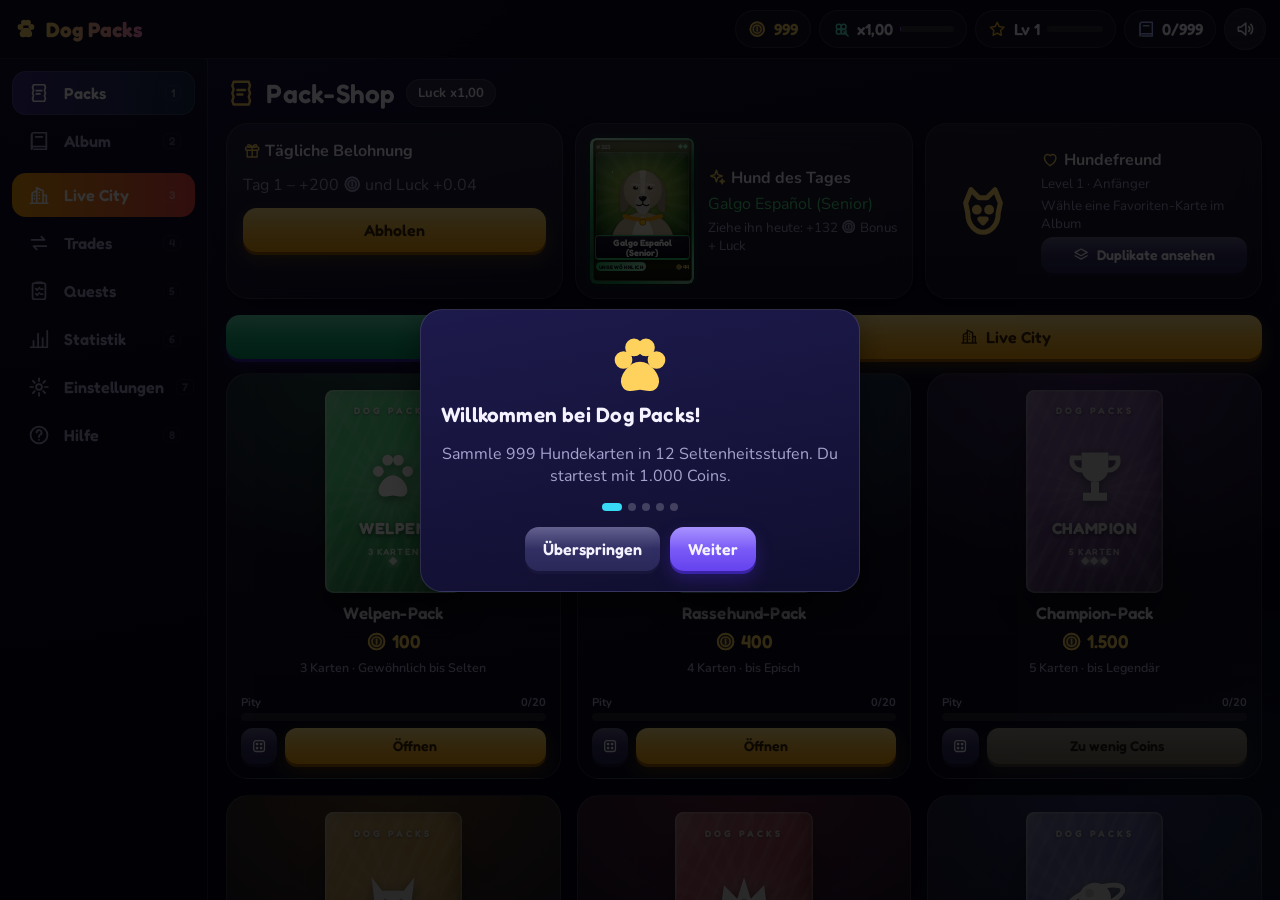
==== commit 55007251: "City Go: continuous walking from GPS track fit, real driving traffic on the road graph (lights, car-" ====
--- a/index.html
+++ b/index.html
@@ -3432,6 +3432,208 @@
   return { ITEMS, ricon, count, give, use, spawnCard, pick, encounter, bagModal, spin, stopReady, stopLeft, arena, arenaReady, arenaLeft, walkBonus, g };
 })();
 
+/* ------------------------------ CityLife: echte Fahrzeuge (fahrend + parkend), Passanten, Hundebesitzer ------------------------------ */
+const CityLife = (() => {
+  const PAINT = ['#b3261e', '#1f2a37', '#e8ebef', '#8e9aa5', '#2b6cb0', '#111827', '#f3f4f6', '#a16207', '#166534', '#9ca3af', '#f8fafc', '#b45309', '#3f4a5a', '#7c2d12', '#cbd5e1', '#4b5563'];
+  const SP = {
+    hatch: { L: 3.95, W: 1.74, h0: 0.26, bh: 0.62, cabZ: -0.18, cabL: 2.05, cabH: 0.55, wr: 0.31 },
+    sedan: { L: 4.65, W: 1.82, h0: 0.26, bh: 0.62, cabZ: -0.1, cabL: 2.1, cabH: 0.5, wr: 0.33 },
+    suv: { L: 4.55, W: 1.92, h0: 0.4, bh: 0.78, cabZ: -0.22, cabL: 2.6, cabH: 0.72, wr: 0.39 },
+    van: { L: 5.3, W: 1.96, h0: 0.38, bh: 1.55, wr: 0.36, van: 1 },
+    taxi: { L: 4.65, W: 1.82, h0: 0.26, bh: 0.62, cabZ: -0.1, cabL: 2.1, cabH: 0.5, wr: 0.33 },
+    police: { L: 4.65, W: 1.82, h0: 0.26, bh: 0.62, cabZ: -0.1, cabL: 2.1, cabH: 0.5, wr: 0.33 },
+    bus: { L: 11.8, W: 2.52, h0: 0.42, bh: 2.7, wr: 0.5, bus: 1 },
+    truck: { L: 7.4, W: 2.4, h0: 0.5, bh: 1.3, wr: 0.46, truck: 1 }
+  };
+  let WH = null; const wheelGeo = () => WH || (WH = new THREE.CylinderGeometry(1, 1, 1, 8));
+  const mtx = (...a) => G3.mtx(...a).clone();
+
+  /* Fahrzeug-Teile im lokalen System (Front = +z) */
+  function carParts(type, hex, hubs) {
+    const s = SP[type] || SP.hatch, B = G3.GEO.box, W = wheelGeo(), P = [], L = s.L, Wd = s.W, y0 = s.h0, GL = '#22364b', DK = '#15181d';
+    const add = (geo, x, y, z, sx, sy, sz, col, ry, rx, rz) => P.push([geo, mtx(x, y, z, sx, sy, sz, ry || 0, rx || 0, rz || 0), col]);
+    const wheel = (x, z, r, w) => { add(W, x, r, z, r, w, r, DK, 0, 0, Math.PI / 2); if (hubs) add(W, x + Math.sign(x) * 0.02, r, z, r * 0.52, w + 0.02, r * 0.52, '#c9ced6', 0, 0, Math.PI / 2); };
+    if (s.bus) {
+      add(B, 0, y0 + 0.2 + s.bh / 2, 0, Wd, s.bh, L, hex); add(B, 0, y0 + 0.12, 0, Wd - 0.1, 0.3, L - 0.2, DK);
+      add(B, 0, y0 + 1.95, -0.3, Wd + 0.03, 0.95, L - 2.2, GL); add(B, 0, y0 + 2.0, L / 2 + 0.01, Wd - 0.24, 1.05, 0.05, GL);
+      add(B, 0, y0 + 2.88, 0, Wd - 0.1, 0.1, L - 0.3, '#e5e7eb'); add(B, 0, y0 + 2.62, L / 2 + 0.02, 1.2, 0.22, 0.05, '#f59e0b');
+      add(B, Wd / 2 + 0.01, y0 + 1.1, 3.6, 0.04, 1.8, 1.1, GL); add(B, Wd / 2 + 0.01, y0 + 1.1, 1.2, 0.04, 1.8, 1.1, GL);
+      add(B, -0.7, y0 + 0.65, L / 2 + 0.02, 0.4, 0.2, 0.05, '#fff6d0'); add(B, 0.7, y0 + 0.65, L / 2 + 0.02, 0.4, 0.2, 0.05, '#fff6d0'); add(B, -0.9, y0 + 0.65, -L / 2 - 0.02, 0.35, 0.2, 0.05, '#c81e1e'); add(B, 0.9, y0 + 0.65, -L / 2 - 0.02, 0.35, 0.2, 0.05, '#c81e1e');
+      add(B, 0, y0 + 0.5, L / 2 + 0.03, 1.1, 0.3, 0.04, '#fff', 0); [[1.1, 3.9], [-1.1, 3.9], [1.1, -3.4], [-1.1, -3.4], [1.1, -4.5], [-1.1, -4.5]].forEach(w => wheel(w[0], w[1], s.wr, 0.3)); return P;
+    }
+    if (s.truck) {
+      add(B, 0, y0 + 0.9, -1.2, Wd, 2.5, 5.0, '#f1f5f9'); add(B, 0, y0 + 0.5, 2.4, Wd - 0.1, 1.6, 2.0, hex); add(B, 0, y0 + 1.1, 3.41, Wd - 0.3, 0.8, 0.05, GL); add(B, 0, y0 + 0.1, 0, Wd - 0.2, 0.3, L, DK);
+      add(B, -0.8, y0 + 0.5, 3.42, 0.35, 0.18, 0.05, '#fff6d0'); add(B, 0.8, y0 + 0.5, 3.42, 0.35, 0.18, 0.05, '#fff6d0'); add(B, -0.9, y0 + 0.3, -3.72, 0.35, 0.2, 0.05, '#c81e1e'); add(B, 0.9, y0 + 0.3, -3.72, 0.35, 0.2, 0.05, '#c81e1e');
+      [[1.0, 2.6], [-1.0, 2.6], [1.0, -2.2], [-1.0, -2.2], [1.0, -3.0], [-1.0, -3.0]].forEach(w => wheel(w[0], w[1], s.wr, 0.3)); return P;
+    }
+    if (s.van) {
+      add(B, 0, y0 + 0.2 + s.bh / 2, 0, Wd, s.bh, L, hex); add(B, 0, y0 + 0.12, 0, Wd - 0.1, 0.3, L - 0.2, DK); add(B, 0, y0 + 1.5, 1.45, Wd - 0.16, 0.72, 0.08, GL); add(B, 0, y0 + 1.15, L / 2 + 0.01, 1.2, 0.3, 0.05, DK);
+      add(B, Wd / 2 + 0.01, y0 + 1.5, 1.35, 0.04, 0.6, 1.0, GL); add(B, -Wd / 2 - 0.01, y0 + 1.5, 1.35, 0.04, 0.6, 1.0, GL);
+      add(B, -0.65, y0 + 0.72, L / 2 + 0.02, 0.4, 0.2, 0.05, '#fff6d0'); add(B, 0.65, y0 + 0.72, L / 2 + 0.02, 0.4, 0.2, 0.05, '#fff6d0'); add(B, -0.8, y0 + 0.8, -L / 2 - 0.02, 0.3, 0.4, 0.05, '#c81e1e'); add(B, 0.8, y0 + 0.8, -L / 2 - 0.02, 0.3, 0.4, 0.05, '#c81e1e');
+      add(B, -Wd / 2 - 0.02, y0 + 1.5, 1.9, 0.12, 0.2, 0.1, DK); add(B, Wd / 2 + 0.02, y0 + 1.5, 1.9, 0.12, 0.2, 0.1, DK);
+      [[0.88, 1.7], [-0.88, 1.7], [0.88, -1.6], [-0.88, -1.6]].forEach(w => wheel(w[0], w[1], s.wr, 0.26)); return P;
+    }
+    const top = y0 + 0.2 + s.bh, cz = s.cabZ, cL = s.cabL, cH = s.cabH, cw = Wd - 0.18;
+    add(B, 0, y0 + 0.08, 0, Wd - 0.12, 0.24, L - 0.3, DK); add(B, 0, y0 + 0.2 + s.bh / 2, 0, Wd, s.bh, L, hex);
+    add(B, 0, top - 0.02, L / 2 - 0.55, Wd - 0.06, 0.06, 1.0, DarkenHex(hex));                                 // Motorhaube (leicht abgesetzt)
+    add(B, 0, top + cH / 2, cz, cw, cH, cL, GL); add(B, 0, top + cH, cz - 0.05, cw - 0.06, 0.07, cL - 0.55, hex);
+    [[1, 1], [-1, 1], [1, -1], [-1, -1]].forEach(q => add(B, q[0] * (cw / 2 - 0.02), top + cH / 2, cz + q[1] * (cL / 2 - 0.04), 0.07, cH, 0.08, hex));
+    add(B, 0, top + cH / 2 + 0.02, cz + cL / 2 + 0.11, cw - 0.04, cH * 0.85, 0.06, GL, 0, -0.55);                // Windschutzscheibe (geneigt)
+    add(B, 0, top + cH / 2 + 0.02, cz - cL / 2 - 0.12, cw - 0.06, cH * 0.8, 0.06, GL, 0, 0.5);                   // Heckscheibe
+    add(B, -Wd / 2 + 0.28, y0 + 0.62, L / 2 + 0.02, 0.4, 0.15, 0.05, '#fff6d0'); add(B, Wd / 2 - 0.28, y0 + 0.62, L / 2 + 0.02, 0.4, 0.15, 0.05, '#fff6d0');
+    add(B, -Wd / 2 + 0.28, y0 + 0.62, -L / 2 - 0.02, 0.4, 0.14, 0.05, '#c81e1e'); add(B, Wd / 2 - 0.28, y0 + 0.62, -L / 2 - 0.02, 0.4, 0.14, 0.05, '#c81e1e');
+    add(B, 0, y0 + 0.32, L / 2 + 0.03, Wd - 0.1, 0.2, 0.08, '#2a2f38'); add(B, 0, y0 + 0.32, -L / 2 - 0.03, Wd - 0.1, 0.2, 0.08, '#2a2f38'); add(B, 0, y0 + 0.56, L / 2 + 0.03, 0.7, 0.16, 0.04, '#20242c'); add(B, 0, y0 + 0.32, L / 2 + 0.08, 0.5, 0.12, 0.02, '#f3f4f6');
+    add(B, -Wd / 2 - 0.08, top + 0.15, cz + cL / 2 - 0.2, 0.14, 0.12, 0.1, hex); add(B, Wd / 2 + 0.08, top + 0.15, cz + cL / 2 - 0.2, 0.14, 0.12, 0.1, hex);
+    [1, -1].forEach(sg => { add(B, sg * (Wd / 2 + 0.005), y0 + 0.2 + s.bh * 0.5, cz + 0.6, 0.02, s.bh * 0.8, 0.03, DarkenHex(hex)); add(B, sg * (Wd / 2 + 0.005), y0 + 0.2 + s.bh * 0.5, cz - 0.55, 0.02, s.bh * 0.8, 0.03, DarkenHex(hex)); });
+    if (type === 'taxi') add(B, 0, top + cH + 0.16, cz, 0.55, 0.2, 0.22, '#fde047');
+    if (type === 'police') { add(B, 0, y0 + 0.2 + s.bh * 0.45, 0, Wd + 0.01, 0.22, L * 0.7, '#1c7a4c'); add(B, -0.22, top + cH + 0.1, cz, 0.4, 0.12, 0.22, '#1d4ed8'); add(B, 0.22, top + cH + 0.1, cz, 0.4, 0.12, 0.22, '#1d4ed8'); }
+    const wz = L / 2 - 0.78; [[1, wz], [-1, wz], [1, -wz], [-1, -wz]].forEach(w => wheel(w[0] * (Wd / 2 - 0.12), w[1], s.wr, 0.22));
+    return P;
+  }
+  function DarkenHex(h) { return DogArt.shade(h, -0.16); }
+  const typeOf = (r, big) => { const k = r(); return big && k < 0.06 ? 'bus' : big && k < 0.1 ? 'truck' : k < 0.3 ? 'hatch' : k < 0.52 ? 'sedan' : k < 0.72 ? 'suv' : k < 0.82 ? 'van' : k < 0.9 ? 'taxi' : k < 0.93 ? 'police' : 'hatch'; };
+  const colorOf = (type, r) => type === 'taxi' ? '#f2e6c8' : type === 'police' ? '#e8eef2' : type === 'bus' ? ['#d9362b', '#f2b705', '#e5e7eb', '#2563eb'][Math.floor(r() * 4)] : type === 'truck' ? ['#1d4ed8', '#dc2626', '#16a34a', '#f59e0b'][Math.floor(r() * 4)] : type === 'van' ? ['#f8fafc', '#e5e7eb', '#f59e0b', '#94a3b8'][Math.floor(r() * 4)] : PAINT[Math.floor(r() * PAINT.length)];
+  function staticCar(cmb, x, z, ry, type, hex) {
+    const parts = carParts(type, hex, false), w = new THREE.Matrix4().compose(new THREE.Vector3(x, 0.07, z), new THREE.Quaternion().setFromAxisAngle(new THREE.Vector3(0, 1, 0), ry), new THREE.Vector3(1, 1, 1)), m = new THREE.Matrix4();
+    parts.forEach(p => { m.multiplyMatrices(w, p[1]); cmb.add(p[0], m, p[2]); });
+  }
+
+  /* ---------- Parkende Autos ---------- */
+  function parked(c, ways, avoid, centre) {
+    let n = 0; const cap = 160, dist = w => Math.min(...w.pts.map(q => Math.hypot(q[0] - centre.x, q[1] - centre.z)));
+    const order = ways.filter(w => w.car && !w.bridge && (w.pkL || w.pkR)).map(w => [dist(w), w]).sort((a, b) => a[0] - b[0]).map(q => q[1]);
+    for (const w of order) {
+      if (!w.car || w.bridge || (!w.pkL && !w.pkR)) continue;
+      for (let i = 0; i < w.pts.length - 1 && n < cap; i++) {
+        const [x0, z0] = w.pts[i], [x1, z1] = w.pts[i + 1], dx = x1 - x0, dz = z1 - z0, L = Math.hypot(dx, dz); if (L < 8) continue; const ux = dx / L, uz = dz / L, nx = -uz, nz = ux;
+        if (Math.hypot(x0 - centre.x, z0 - centre.z) > 300) continue;
+        [[1, w.pkR], [-1, w.pkL]].forEach(([sd, pk]) => {
+          if (!pk) return; const dens = pk === 2 ? 0.32 : 0.55;
+          for (let t = (i === 0 ? 10 : 4) + c.rnd() * 2; t < L - (i === w.pts.length - 2 ? 10 : 4); t += 5.6 + c.rnd() * 2.2) {
+            if (c.rnd() > dens || n >= cap) continue; const off = (w.w / 2 + 1.1) * sd, px = x0 + ux * t + nx * off, pz = z0 + uz * t + nz * off;
+            if (avoid.some(a => Math.hypot(a[0] - px, a[1] - pz) < 6)) continue; if (c.bld.some(b => px > b.minx && px < b.maxx && pz > b.minz && pz < b.maxz && c.inPoly(px, pz, b.pts))) continue;
+            const type = typeOf(c.rnd, false), hex = colorOf(type, c.rnd), ry = Math.atan2(ux, uz) + (sd < 0 ? Math.PI : 0) + (c.rnd() - 0.5) * 0.06; staticCar(c.det, px + (c.rnd() - 0.5) * 0.3, pz + (c.rnd() - 0.5) * 0.3, ry, type, hex); n++;
+          }
+        });
+      }
+    }
+    return n;
+  }
+
+  /* ---------- Straßennetz ---------- */
+  const VMAX = { motorway: 22, trunk: 19, primary: 13.5, secondary: 12, tertiary: 10.5, unclassified: 9, residential: 8, living_street: 3.8, service: 4.5, road: 8 };
+  function buildGraph(ways, sigKeys) {
+    const nodes = new Map(), edges = [];
+    const node = (k, x, z) => { let n = nodes.get(k); if (!n) { n = { k, x, z, out: [], sig: sigKeys.has(k), off: ((x * 7.3 + z * 3.1) % 28 + 28) % 28 }; nodes.set(k, n); } return n; };
+    for (const w of ways) {
+      if (!w.drive && !w.walk) continue;
+      for (let i = 0; i < w.pts.length - 1; i++) {
+        const [x0, z0] = w.pts[i], [x1, z1] = w.pts[i + 1], dx = x1 - x0, dz = z1 - z0, L = Math.hypot(dx, dz); if (L < 0.4) continue;
+        const a = node(w.keys[i], x0, z0), b = node(w.keys[i + 1], x1, z1), ux = dx / L, uz = dz / L;
+        const mk = (A, Bn, ax, az, bx, bz, ex, ez, dr, wk, ow) => { const e = { a: A, b: Bn, x0: ax, z0: az, x1: bx, z1: bz, L, ux: ex, uz: ez, nx: -ez, nz: ex, w: w.w, pkL: w.pkL, pkR: w.pkR, vmax: w.vmax, drive: dr, walk: wk, ow, lanes: w.lanes, hw: w.hw, swm: w.swm, big: w.w >= 6.5 }; edges.push(e); A.out.push(e); return e; };
+        const fw = w.oneway === -1 ? false : true, bw = w.oneway === 1 ? false : true;
+        if (w.drive) { if (fw) mk(a, b, x0, z0, x1, z1, ux, uz, true, false, w.oneway !== 0); if (bw) mk(b, a, x1, z1, x0, z0, -ux, -uz, true, false, w.oneway !== 0); }
+        if (w.walk) { mk(a, b, x0, z0, x1, z1, ux, uz, false, true, false); mk(b, a, x1, z1, x0, z0, -ux, -uz, false, true, false); }
+      }
+    }
+    nodes.forEach(n => { n.dd = n.out.filter(o => o.drive).length; });
+    return { nodes, edges, drive: edges.filter(e => e.drive), walk: edges.filter(e => e.walk) };
+  }
+  const wrapA = a => Math.atan2(Math.sin(a), Math.cos(a));
+  const pointOn = (e, s, off) => [e.x0 + e.ux * s + e.nx * off, e.z0 + e.uz * s + e.nz * off];
+  function pickNext(e, kind, r) {
+    const cand = e.b.out.filter(o => (kind === 'drive' ? o.drive : o.walk) && o.b !== e.a); const list = cand.length ? cand : e.b.out.filter(o => (kind === 'drive' ? o.drive : o.walk));
+    if (!list.length) return null; let tot = 0; const ws = list.map(o => { const wgt = 0.35 + Math.max(0, e.ux * o.ux + e.uz * o.uz) * 1.2 + (o.hw === e.hw ? 0.3 : 0); tot += wgt; return wgt; }); let k = r() * tot, i = 0; while (i < list.length - 1 && k > ws[i]) { k -= ws[i]; i++; } return list[i];
+  }
+
+  /* ---------- Figuren ---------- */
+  const SKIN = ['#f1c9a5', '#e2b48c', '#c68b63', '#8d5a3b', '#f5d6b8'], HAIR = ['#2b1d12', '#5a3b22', '#a8794a', '#d9b36c', '#1b1412', '#7b7b7b', '#8a3b20'], SHIRT = ['#e11d48', '#2563eb', '#16a34a', '#f59e0b', '#7c3aed', '#0ea5e9', '#f97316', '#e5e7eb', '#111827', '#14b8a6', '#be185d'], PANTS = ['#1f2937', '#334155', '#4b5563', '#1e3a8a', '#6b4f33', '#111827', '#7a8794'];
+  function npcPerson(r, scale) {
+    const B = G3.GEO, mt = G3.mtx, pick = a => a[Math.floor(r() * a.length)], skin = pick(SKIN), shirt = pick(SHIRT), pants = pick(PANTS), hair = pick(HAIR), jacket = r() < 0.3;
+    const g = new THREE.Group(), body = new G3.MB().add(B.sph, mt(0, 1.62, 0, 0.36, 0.35, 0.34), skin).add(B.cap, mt(0, 1.64, -0.01, 0.38, 0.36, 0.37, 0, -0.18), hair).add(B.cyl, mt(0, 1.04, 0, 0.27, 0.62, 0.22), shirt).add(B.sph, mt(0, 1.35, 0, 0.27, 0.12, 0.22), shirt).add(B.cyl, mt(0, 0.77, 0, 0.28, 0.12, 0.23), pants);
+    if (r() < 0.2) body.add(B.cyl, mt(0, 1.84, 0, 0.3, 0.16, 0.3), pick(SHIRT));
+    if (r() < 0.25) body.add(B.box, mt(0, 1.1, -0.27, 0.4, 0.5, 0.18), pick(['#374151', '#92400e', '#1d4ed8']));
+    [-1, 1].forEach(sd => body.add(B.cyl6, mt(sd * 0.34, 1.12, 0, 0.085, 0.5, 0.085), jacket ? '#475569' : shirt).add(B.sphLo, mt(sd * 0.34, 0.86, 0, 0.085, 0.085, 0.085), skin));
+    const bm = body.build(G3.vcMat(), false); bm.matrixAutoUpdate = true; g.add(bm);
+    const legs = [-0.13, 0.13].map(x => { const p = new THREE.Group(); p.position.set(x, 0.66, 0); const m = new G3.MB().add(B.cyl6, mt(0, -0.29, 0, 0.09, 0.58, 0.09), pants).add(B.sphLo, mt(0, -0.58, 0.05, 0.11, 0.07, 0.15), '#2b2b33').build(G3.vcMat(), false); m.matrixAutoUpdate = true; p.add(m); g.add(p); return p; });
+    g.scale.setScalar(scale || 1.1); return { g, legs, body: bm };
+  }
+  const idleBlobMat = () => null;
+
+  /* ---------- Simulation ---------- */
+  function create(grp, o) {
+    const graph = buildGraph(o.ways, o.sig), cen = o.cen, rnd = mulberry32(hashStr('life' + Math.round(cen.x) + ',' + Math.round(cen.z))), mob = Device.isMobile();
+    const root = new THREE.Group(); grp.add(root);
+    let maxCars = mob ? 22 : 34, maxPeds = mob ? 11 : 18; const baseC = maxCars, baseP = maxPeds, cars = [], peds = [], tmpl = new Map(), disposables = []; let T = 0, spawnT = 0, nextId = 1;
+    const getTemplate = (type, hex) => { const k = type + hex; let m = tmpl.get(k); if (!m) { const mb = new G3.MB(); carParts(type, hex, true).forEach(p => mb.add(p[0], p[1], p[2])); m = mb.build(G3.vcMat(), false); m.matrixAutoUpdate = true; m.userData.own = true; tmpl.set(k, m); disposables.push(m.geometry); } return m; };
+    const idle = [];
+    (o.stops || []).slice(0, 8).forEach((s, i) => { for (let k = 0; k < 1 + (i % 2); k++) { const pr = npcPerson(rnd, 1.1); pr.g.position.set(s[0] + 1.2 + k * 0.7, 0.05, s[1] + 1.2 + k * 0.4); pr.g.rotation.y = rnd() * 6.28; pr.g.visible = false; root.add(pr.g); idle.push(pr); } });
+    function spawn(kind, pos) {
+      const pool = kind === 'drive' ? graph.drive : graph.walk; if (!pool.length) return null;
+      for (let tries = 0; tries < 40; tries++) {
+        const e = pool[Math.floor(rnd() * pool.length)], mx = (e.x0 + e.x1) / 2, mz = (e.z0 + e.z1) / 2, d = Math.hypot(mx - pos.x, mz - pos.z); if (d < 95 || d > 260) continue;
+        const s = rnd() * e.L; if (kind === 'drive') { if (cars.some(c => c.e === e && Math.abs(c.s - s) < 12)) continue; }
+        const nx = pickNext(e, kind, rnd); if (!nx) continue;
+        if (kind === 'drive') {
+          const type = typeOf(rnd, e.big && (e.hw === 'primary' || e.hw === 'secondary' || e.hw === 'tertiary')), hex = colorOf(type, rnd), mesh = getTemplate(type, hex).clone(), g = new THREE.Group(); g.add(mesh); root.add(g);
+          const a = { id: nextId++, kind, e, next: nx, s, v: 0, off: 0, x: 0, z: 0, h: Math.atan2(e.ux, e.uz), g, type, len: SP[type].L, fac: 0.82 + rnd() * 0.22, lane: Math.floor(rnd() * 3) };
+          const p = pointOn(e, s, laneOff(a, e)); a.x = p[0]; a.z = p[1]; a.off = laneOff(a, e); a.v = e.vmax * a.fac * 0.8; g.position.set(a.x, 0.07, a.z); g.rotation.y = a.h; cars.push(a); return a;
+        } else {
+          const pr = npcPerson(rnd, 1.1); root.add(pr.g); const side = rnd() < 0.5 ? 1 : -1, a = { id: nextId++, kind, e, next: nx, s, v: 1.15 + rnd() * 0.45, off: 0, x: 0, z: 0, h: Math.atan2(e.ux, e.uz), g: pr.g, legs: pr.legs, side, ph: rnd() * 6, dog: null, len: 0.6 };
+          a.off = walkOff(a, e); const p = pointOn(e, s, a.off); a.x = p[0]; a.z = p[1]; pr.g.position.set(a.x, 0.05, a.z);
+          if (rnd() < 0.22) { const d = G3.makeDog(['#c58b4e', '#e8d9b8', '#3b2a1a', '#9a9a9a'][Math.floor(rnd() * 4)]); d.g.scale.setScalar(1.15); d.g.position.set(a.x + 0.9, 0.05, a.z); root.add(d.g); a.dog = d; }
+          peds.push(a); return a;
+        }
+      }
+      return null;
+    }
+    function laneOff(a, e) { if (!e.ow) return Math.max(1.2, Math.min(3.2, e.w / 4)); const ln = Math.max(1, e.lanes || (e.w >= 10 ? 3 : e.w >= 6.5 ? 2 : 1)); return (((a.lane % ln) + 0.5) / ln - 0.5) * e.w; }
+    function walkOff(a, e) { if (e.hw === 'footway' || e.hw === 'path' || e.hw === 'pedestrian' || e.hw === 'cycleway' || e.hw === 'steps' || e.hw === 'track') return (a.side || 1) * 0.4; return a.side * (e.w / 2 + (a.side > 0 ? e.pkR : e.pkL) + 0.7); }
+    const isRed = (n, e) => { if (!n.sig) return false; const ph = (T + n.off) % 28, ax = Math.abs(e.ux) > Math.abs(e.uz) ? 0 : 1; return ax === 0 ? ph > 13 : ph <= 14; };
+    function drop(list, i) { const a = list[i]; root.remove(a.g); if (a.dog) root.remove(a.dog.g); list.splice(i, 1); }
+    function stepCar(a, dt, i) {
+      const e = a.e, dEnd = e.L - a.s; let vt = e.vmax * a.fac;
+      /* Kurven / Kreuzungen */
+      if (a.next) { const nxt = a.next, turn = Math.acos(clamp(e.ux * nxt.ux + e.uz * nxt.uz, -1, 1)), turnV = turn > 1.2 ? 3.4 : turn > 0.6 ? 5.2 : turn > 0.25 ? 8 : 99, deg = e.b.dd; const vj = Math.min(turnV, deg > 2 ? 6.5 : 99); if (dEnd < 26) vt = Math.min(vt, vj + Math.max(0, dEnd - 4) * 0.55); }
+      else if (dEnd < 20) vt = Math.min(vt, 2 + dEnd * 0.3);
+      if (e.b.sig && isRed(e.b, e) && dEnd > 2.5) { if (dEnd < 45) vt = Math.min(vt, Math.sqrt(Math.max(0, 2 * 3.2 * (dEnd - 5)))); }
+      /* Abstand zum Vordermann */
+      let gap = 99; for (const o of cars) { if (o === a) continue; let g2 = 99; if (o.e === e && o.s > a.s) g2 = o.s - a.s; else if (a.next && o.e === a.next) g2 = dEnd + o.s; else if (o.e.a === e.b && o.e.b !== e.a && o.s < 8) g2 = dEnd + o.s; if (g2 < 99) { g2 -= (a.len + o.len) / 2 + 1.5; if (g2 < gap) gap = g2; } }
+      if (gap < 40) vt = Math.min(vt, Math.max(0, (gap - 1.2) * 0.9));
+      const acc = vt > a.v ? 2.4 : 6.5; a.v += clamp(vt - a.v, -acc * dt, acc * dt); if (a.v < 0.02) a.v = 0;
+      const offT = laneOff(a, e); a.off += clamp(offT - a.off, -1.6 * dt, 1.6 * dt);
+      /* Lenken (Pure-Pursuit) */
+      const look = Math.max(3.2, a.v * 0.7), sl = a.s + look; let tp; if (sl <= e.L || !a.next) tp = pointOn(e, Math.min(sl, e.L + 3), a.off); else tp = pointOn(a.next, Math.min(sl - e.L, a.next.L), laneOff(a, a.next));
+      const des = Math.atan2(tp[0] - a.x, tp[1] - a.z), dh = wrapA(des - a.h), rate = 2.4 + a.v * 0.04; a.h += clamp(dh, -rate * dt, rate * dt);
+      a.x += Math.sin(a.h) * a.v * dt; a.z += Math.cos(a.h) * a.v * dt;
+      a.s = (a.x - e.x0) * e.ux + (a.z - e.z0) * e.uz;
+      if (a.s >= e.L - 0.3 && a.next) { a.e = a.next; a.next = pickNext(a.e, 'drive', rnd); a.s = Math.max(0, (a.x - a.e.x0) * a.e.ux + (a.z - a.e.z0) * a.e.uz); }
+      else if (a.s > e.L + 4 && !a.next) return false;
+      a.g.position.set(a.x, 0.07, a.z); a.g.rotation.y = a.h; return true;
+    }
+    function stepPed(a, dt) {
+      const e = a.e; a.s += 0; const look = 1.8, sl = a.s + look; let tp; if (sl <= e.L || !a.next) tp = pointOn(e, Math.min(sl, e.L + 1), walkOff(a, e)); else tp = pointOn(a.next, Math.min(sl - e.L, a.next.L), walkOff(a, a.next));
+      const des = Math.atan2(tp[0] - a.x, tp[1] - a.z), dh = wrapA(des - a.h); a.h += clamp(dh, -6 * dt, 6 * dt); a.x += Math.sin(a.h) * a.v * dt; a.z += Math.cos(a.h) * a.v * dt; a.s = (a.x - e.x0) * e.ux + (a.z - e.z0) * e.uz;
+      if (a.s >= e.L - 0.2) { if (a.next) { a.e = a.next; a.next = pickNext(a.e, 'walk', rnd); a.s = Math.max(0, (a.x - a.e.x0) * a.e.ux + (a.z - a.e.z0) * a.e.uz); } else return false; }
+      a.ph += a.v * dt * 3.4; const sw = Math.sin(a.ph) * 0.7; a.legs[0].rotation.x = sw; a.legs[1].rotation.x = -sw; a.g.position.set(a.x, 0.05 + Math.abs(Math.sin(a.ph)) * 0.04, a.z); a.g.rotation.y = a.h;
+      if (a.dog) { const d = a.dog, bx = a.x - Math.sin(a.h) * 1.4 + Math.cos(a.h) * 0.8, bz = a.z - Math.cos(a.h) * 1.4 - Math.sin(a.h) * 0.8, dx = bx - d.g.position.x, dz = bz - d.g.position.z, dd = Math.hypot(dx, dz); if (dd > 0.05) { const st = Math.min(dd, (a.v * 1.15 + dd * 3) * dt); d.g.position.x += dx / dd * st; d.g.position.z += dz / dd * st; let ry = Math.atan2(dx, dz) - d.g.rotation.y; ry = wrapA(ry); d.g.rotation.y += ry * Math.min(1, dt * 8); } const q = Math.sin(T * 14) * 0.7 * Math.min(1, dd * 2); d.legs[0].rotation.x = q; d.legs[3].rotation.x = q; d.legs[1].rotation.x = -q; d.legs[2].rotation.x = -q; d.tail.rotation.z = Math.sin(T * 9) * 0.4; }
+      return true;
+    }
+    function update(dt, pos) {
+      T += dt; spawnT -= dt;
+      while (cars.length > maxCars + 2) drop(cars, cars.length - 1); while (peds.length > maxPeds + 2) drop(peds, peds.length - 1);
+      if (spawnT <= 0) { spawnT = 0.25; if (cars.length < maxCars && graph.drive.length) spawn('drive', pos); if (peds.length < maxPeds && graph.walk.length) spawn('walk', pos); }
+      for (let i = cars.length - 1; i >= 0; i--) { const a = cars[i], d = Math.hypot(a.x - pos.x, a.z - pos.z); if (d > 320) { drop(cars, i); continue; } if (!stepCar(a, dt, i)) { drop(cars, i); continue; } a.g.visible = d < 280; }
+      for (let i = peds.length - 1; i >= 0; i--) { const a = peds[i], d = Math.hypot(a.x - pos.x, a.z - pos.z); if (d > 260) { drop(peds, i); continue; } if (d > 130) { a.g.visible = false; if (a.dog) a.dog.g.visible = false; if (!stepPed(a, dt)) drop(peds, i); continue; } a.g.visible = true; if (a.dog) a.dog.g.visible = true; if (!stepPed(a, dt)) drop(peds, i); }
+      for (const p of idle) p.g.visible = Math.hypot(p.g.position.x - pos.x, p.g.position.z - pos.z) < 110;
+    }
+    function dispose() { disposables.forEach(g => g.dispose()); }
+    function setLoad(k) { maxCars = Math.max(6, Math.round(baseC * k)); maxPeds = Math.max(4, Math.round(baseP * k)); }
+    return { root, update, dispose, setLoad, graph, get agents() { return { cars, peds }; }, get counts() { return { cars: cars.length, peds: peds.length, edges: graph.edges.length, idle: idle.length }; } };
+  }
+  return { carParts, typeOf, colorOf, staticCar, parked, create, buildGraph, VMAX, SP };
+})();
+
 /* ------------------------------ OSM-Details: Straßenmöbel, Überwege, Türen, Gleise, Autos, Spielplätze, Namen ------------------------------ */
 const OsmDetail = (() => {
   const AREA = { farmland: '#e3dfae', farmyard: '#d9d0b2', orchard: '#c7dc9d', vineyard: '#bdd08e', allotments: '#cbdca3', construction: '#cdbfa8', brownfield: '#d3c6a6', railway: '#d0cdc6', education: '#ecefe2', military: '#d9d7c4', quarry: '#cfc8b8', garages: '#cfd0d6', plant_nursery: '#cfe6b5', flowerbed: '#e8c6d8' };
@@ -3445,12 +3647,7 @@
   const cen = pts => [pts.reduce((a, q) => a + q[0], 0) / pts.length, pts.reduce((a, q) => a + q[1], 0) / pts.length];
 
   /* ---------- Fahrzeuge ---------- */
-  function carAt(c, x, z, ry, hex) {
-    const D = c.det, B = G3.GEO.box, dk = '#1d222b';
-    D.add(B, mt(x, 0.32, z, 1.72, 0.34, 4.0, ry), dk).add(B, mt(x, 0.7, z, 1.8, 0.55, 4.2, ry), hex);
-    const s = Math.sin(ry), co = Math.cos(ry), ox = s * -0.15, oz = co * -0.15;
-    D.add(B, mt(x + ox, 1.2, z + oz, 1.55, 0.5, 2.1, ry), '#2b3a4d').add(B, mt(x + ox, 1.5, z + oz, 1.5, 0.08, 2.0, ry), hex);
-  }
+  function carAt(c, x, z, ry, hex) { const type = CityLife.typeOf(c.rnd, false); CityLife.staticCar(c.det, x, z, ry, type, CityLife.colorOf(type, c.rnd)); }
   function parkedFill(c, pts) {
     const ar = Math.abs(c.polyArea(pts)); if (ar < 70 || c.carN.n > 150) return; const o = c.obb(pts); if (!o) return; const cs = Math.cos(o.t), sn = Math.sin(o.t); let k = 0;
     const W = (u, v) => [u * cs - v * sn, u * sn + v * cs], long = (o.u1 - o.u0) >= (o.v1 - o.v0);
@@ -3716,6 +3913,7 @@
   function polyArea(p) { let a = 0; for (let i = 0; i < p.length; i++) { const q = p[(i + 1) % p.length]; a += p[i][0] * q[1] - q[0] * p[i][1]; } return a / 2; }
   function inPoly(x, z, p) { let c = false; for (let i = 0, j = p.length - 1; i < p.length; j = i++) { if (((p[i][1] > z) !== (p[j][1] > z)) && (x < (p[j][0] - p[i][0]) * (z - p[i][1]) / (p[j][1] - p[i][1]) + p[i][0])) c = !c; } return c; }
   function pushQuad(mb, a, b, c2, d, hex, y) { const col = G3.lin(hex); [a, c2, b, a, d, c2].forEach(q => { mb.p.push(q[0], y, q[1]); mb.n.push(0, 1, 0); mb.c.push(col.r, col.g, col.b); mb.u.push(0, 0); }); }
+  function lineQuad(mb, ax, az, bx, bz, w, hex, y) { const dx = bx - ax, dz = bz - az, L = Math.hypot(dx, dz); if (L < 0.01) return; const nx = -dz / L * w / 2, nz = dx / L * w / 2; pushQuad(mb, [ax + nx, az + nz], [ax - nx, az - nz], [bx - nx, bz - nz], [bx + nx, bz + nz], hex, y); }
   const yieldUI = () => new Promise(r => setTimeout(r, 0));
   async function buildC(cmb, mat) { const g = new THREE.Group(); for (const b of [...cmb.m.values()]) { g.add(b.build(mat, false)); await my(); } cmb.m.clear(); return g; }
   let _ly = 0; const my = () => performance.now() - _ly > 8 ? yieldUI().then(() => { _ly = performance.now(); }) : null;
@@ -3725,7 +3923,7 @@
     const toLoc = g => g.map(q => { const v = toXY(q.lat, q.lon); return [v.x, v.z]; });
     const flatPoly = (pts, hex, y) => { try { if (pts.length < 3) return; const cx = pts.reduce((a, q) => a + q[0], 0) / pts.length, cz = pts.reduce((a, q) => a + q[1], 0) / pts.length, sh = new THREE.Shape(pts.map(q => new THREE.Vector2(q[0] - cx, -(q[1] - cz)))), geo = new THREE.ShapeGeometry(sh); flat.add(geo, G3.mtx(cx, y, cz, 1, 1, 1, 0, -Math.PI / 2, 0), hex); geo.dispose(); } catch (e) { } };
     const trees = [], conif = [], streetT = []; const addTrees = (pts, dens) => { const ar = Math.abs(polyArea(pts)); if (ar < 300) return; let minx = 1e9, maxx = -1e9, minz = 1e9, maxz = -1e9; pts.forEach(q => { minx = Math.min(minx, q[0]); maxx = Math.max(maxx, q[0]); minz = Math.min(minz, q[1]); maxz = Math.max(maxz, q[1]); }); const n = Math.min(26, Math.floor(ar / dens)); for (let t = 0, tries = 0; t < n && tries < n * 8; tries++) { const x = minx + rnd() * (maxx - minx), z = minz + rnd() * (maxz - minz); if (inPoly(x, z, pts) && trees.length < 260) { trees.push([x, z, 0.8 + rnd() * 0.8]); t++; } } };
-    const segs = [], carRoads = [], stNames = [], crossWays = [], C = { flat, sw: swMB, road: roadsMB, det: detMB, flatPoly, trees, addTrees, obb: pts => obb(pts), inPoly, polyArea, pushQuad, rnd, bld, segs, carN: { n: 0 }, railN: { n: 0 } };
+    const sigKeys = new Set(), stopPts = [], avoid = [], segs = [], carRoads = [], stNames = [], crossWays = [], C = { flat, sw: swMB, road: roadsMB, det: detMB, flatPoly, trees, addTrees, obb: pts => obb(pts), inPoly, polyArea, pushQuad, rnd, bld, segs, carN: { n: 0 }, railN: { n: 0 } };
     for (const e of els) {
       const tg = e.tags || {}, g = e.geometry, closed = g.length > 3 && g[0].lat === g[g.length - 1].lat && g[0].lon === g[g.length - 1].lon;
       if ((tg.building || tg['building:part']) && closed) continue; if (tg.barrier || (tg.railway && tg.railway !== 'platform') || (tg.waterway && tg.waterway !== 'riverbank')) continue;                                  // Gebäude später (nach Flächen)
@@ -3746,7 +3944,8 @@
       else if (tg.landuse === 'cemetery') flatPoly(pts, '#c4dcb0', 0.016);
       else OsmDetail.area(C, tg, pts, closed);
     }
-    let rc = 0; const SURF = { gravel: '#b9ab8a', fine_gravel: '#c4b790', compacted: '#b9a888', dirt: '#a98b64', ground: '#a98b64', earth: '#a98b64', unpaved: '#b3a284', grass: '#9fc77f', sand: '#e3d3a0', cobblestone: '#8b857a', sett: '#8b857a', paving_stones: '#b7afa0', pebblestone: '#bdb199', mud: '#9a7f5c' };
+    let rc = 0; const ways = [], SURF = { gravel: '#b9ab8a', fine_gravel: '#c4b790', compacted: '#b9a888', dirt: '#a98b64', ground: '#a98b64', earth: '#a98b64', unpaved: '#b3a284', grass: '#9fc77f', sand: '#e3d3a0', cobblestone: '#8b857a', sett: '#8b857a', paving_stones: '#b7afa0', pebblestone: '#bdb199', mud: '#9a7f5c' };
+    const PKW = 2.1, DRIVE = /^(motorway|trunk|primary|secondary|tertiary|unclassified|residential|living_street|service|road)$/;
     for (const e of els) {
       const tg = e.tags || {}; if (!tg.highway) continue; let w = HW[tg.highway]; if (!w || tg.area === 'yes' || tg.tunnel === 'yes' || tg.tunnel === 'culvert') continue;
       if (tg.highway === 'footway' && tg.footway === 'crossing') { crossWays.push(e); continue; }
@@ -3757,16 +3956,25 @@
       const oneway = tg.oneway === 'yes' || tg.oneway === '1' || tg.junction === 'roundabout' ? 1 : tg.oneway === '-1' ? -1 : 0;
       let swm = car && w >= 5 && tg.highway !== 'motorway' && tg.highway !== 'trunk' && !bridge ? 2 : 0; const sws = tg.sidewalk;
       if (swm) { if (sws === 'no' || sws === 'none' || sws === 'separate' || tg['sidewalk:both'] === 'no' || tg['sidewalk:both'] === 'separate') swm = 0; else if (sws === 'left' || (tg['sidewalk:left'] === 'yes' && tg['sidewalk:right'] !== 'yes')) swm = -1; else if (sws === 'right' || (tg['sidewalk:right'] === 'yes' && tg['sidewalk:left'] !== 'yes')) swm = 1; }
-      const tree = swm !== 0 && /residential|living_street|tertiary|secondary|unclassified|primary/.test(tg.highway);
+      /* Parkstreifen (laut Tags, sonst bei Wohnstraßen angenommen) */
+      const pkTag = sd => { const v = tg['parking:lane:' + sd] || tg['parking:' + sd] || tg['parking:lane:both'] || tg['parking:both']; return v && !/^(no|no_parking|no_stopping|separate|none)$/.test(v) ? 1 : 0; };
+      const anyPk = ['parking:lane:both', 'parking:both', 'parking:lane:left', 'parking:lane:right', 'parking:left', 'parking:right'].some(k => tg[k]);
+      let pkR = 0, pkL = 0; if (car && w >= 5 && !bridge && /^(residential|unclassified|tertiary|secondary|primary)$/.test(tg.highway) && oneway === 0 ? true : car && w >= 5 && !bridge && /^(residential|unclassified|tertiary|secondary|primary)$/.test(tg.highway)) { if (anyPk) { pkR = pkTag('right'); pkL = pkTag('left'); } else if (/^(residential|unclassified)$/.test(tg.highway)) { pkR = pkL = 2; } }
+      const wR = pkR ? PKW : 0, wL = pkL ? PKW : 0;
+      const tree = swm !== 0 && /residential|living_street|tertiary|secondary|unclassified|primary/.test(tg.highway) && tg.tunnel !== 'yes';
       let run = 7 + rnd() * 6, side = swm === 2 ? (rnd() < 0.5 ? 1 : -1) : swm, arr = 14 + rnd() * 10, tot = 0, bestLen = 0, bestSeg = null; const cum = [0];
+      const accessNo = tg.access === 'no' || tg.access === 'private' || tg.motor_vehicle === 'no' || tg.motor_vehicle === 'private', ms = parseFloat(tg.maxspeed);
+      ways.push({ pts, keys: e.geometry.map(q => q.lat + ',' + q.lon), w, hw: tg.highway, oneway, car, wide, bridge: !!bridge, pkL, pkR, swm, lanes: ln > 0 ? ln : 0, vmax: ms > 0 ? clamp(ms / 3.6 * 0.85, 2.5, 30) : (CityLife.VMAX[tg.highway] || 8), drive: DRIVE.test(tg.highway) && !accessNo && tg.service !== 'driveway' && tg.service !== 'parking_aisle' && w >= 3.2, walk: tg.highway !== 'motorway' && tg.highway !== 'trunk' && (!car || swm !== 0 || /living_street|service|residential|unclassified|road/.test(tg.highway)) && tg.foot !== 'no' });
       for (let i = 0; i < pts.length - 1; i++) {
         const [x0, z0] = pts[i], [x1, z1] = pts[i + 1], dx = x1 - x0, dz = z1 - z0, L = Math.hypot(dx, dz); cum.push(tot + L); if (L < 0.05) continue; tot += L; const ux = dx / L, uz = dz / L, nx = -uz * w / 2, nz = ux * w / 2;
         if (L > bestLen) { bestLen = L; bestSeg = [(x0 + x1) / 2, (z0 + z1) / 2, dx, dz]; }
         if (wide) segs.push([x0, z0, x1, z1, w]);
-        if (swm) { const mbS = swMB._mb((x0 + x1) / 2, (z0 + z1) / 2); if (swm === 2) { const sx = nx * (w + 2.8) / w, sz = nz * (w + 2.8) / w; pushQuad(mbS, [x0 + sx, z0 + sz], [x0 - sx, z0 - sz], [x1 - sx, z1 - sz], [x1 + sx, z1 + sz], '#d6d1c4', 0.045); } else { const e1 = swm, ox = -uz * (w / 2) * e1, oz = ux * (w / 2) * e1, px = -uz * (w / 2 + 1.5) * e1, pz = ux * (w / 2 + 1.5) * e1; pushQuad(mbS, [x0 + ox, z0 + oz], [x0 + px, z0 + pz], [x1 + px, z1 + pz], [x1 + ox, z1 + oz], '#d6d1c4', 0.045); } }
-        const mb = roadsMB._mb((x0 + x1) / 2, (z0 + z1) / 2); pushQuad(mb, [x0 + nx, z0 + nz], [x0 - nx, z0 - nz], [x1 - nx, z1 - nz], [x1 + nx, z1 + nz], hex, 0.07 + (wide ? 0.01 : 0));
+        const mid0 = [(x0 + x1) / 2, (z0 + z1) / 2];
+        [1, -1].forEach(sd => { const pw = sd > 0 ? wR : wL; if (!pw) return; const o1 = w / 2, o2 = w / 2 + pw, mbP = roadsMB._mb(mid0[0], mid0[1]); pushQuad(mbP, [x0 - uz * o2 * sd, z0 + ux * o2 * sd], [x0 - uz * o1 * sd, z0 + ux * o1 * sd], [x1 - uz * o1 * sd, z1 + ux * o1 * sd], [x1 - uz * o2 * sd, z1 + ux * o2 * sd], DogArt.shade(hex, 0.05), 0.075); lineQuad(mbP, x0 - uz * o1 * sd, z0 + ux * o1 * sd, x1 - uz * o1 * sd, z1 + ux * o1 * sd, 0.1, '#e8e6df', 0.09); });
+        if (swm) { const mbS = swMB._mb(mid0[0], mid0[1]); [1, -1].forEach(sd => { if (swm !== 2 && swm !== sd) return; const base = w / 2 + (sd > 0 ? wR : wL), o2 = base + 1.5; pushQuad(mbS, [x0 - uz * base * sd, z0 + ux * base * sd], [x0 - uz * o2 * sd, z0 + ux * o2 * sd], [x1 - uz * o2 * sd, z1 + ux * o2 * sd], [x1 - uz * base * sd, z1 + ux * base * sd], '#d6d1c4', 0.045); }); }
+        const mb = roadsMB._mb(mid0[0], mid0[1]); pushQuad(mb, [x0 + nx, z0 + nz], [x0 - nx, z0 - nz], [x1 - nx, z1 - nz], [x1 + nx, z1 + nz], hex, 0.07 + (wide ? 0.01 : 0));
         if (wide && i === 0 || i % 3 === 0) roadPts.push([x0, z0]);
-        const cn = [(x0 + x1) / 2, (z0 + z1) / 2], mid = mb;
+        const cn = mid0, mid = mb;
         if (car && L > 5 && !/service|track/.test(tg.highway)) {
           const lanes = ln > 0 ? ln : w >= 11 ? 4 : w >= 6 ? 2 : 1, hl = Math.min(L / 2 - 1, 3), lw = 0.12;
           if (hl > 0.5) for (let k = 1; k < lanes; k++) { if (oneway === 0 && lanes % 2 === 0 && k !== lanes / 2 && L < 7) continue; const off = -w / 2 + k * (w / lanes), ox = -uz * off, oz = ux * off, solid = oneway === 0 && lanes % 2 === 0 && k === lanes / 2; if (oneway === 0 && lanes === 1) continue; if (solid && lanes === 2 && w < 6) continue; const segHl = solid ? Math.min(L / 2 - 0.3, 5) : hl; pushQuad(mid, [cn[0] + ox - ux * segHl - uz * lw, cn[1] + oz - uz * segHl + ux * lw], [cn[0] + ox - ux * segHl + uz * lw, cn[1] + oz - uz * segHl - ux * lw], [cn[0] + ox + ux * segHl + uz * lw, cn[1] + oz + uz * segHl - ux * lw], [cn[0] + ox + ux * segHl - uz * lw, cn[1] + oz + uz * segHl + ux * lw], solid ? '#f2e9a8' : '#f2efe4', 0.1); }
@@ -3774,11 +3982,10 @@
         }
         if (bridge && L > 0.5) { const ry = -Math.atan2(dz, dx); [1, -1].forEach(sg => detMB.add(G3.GEO.box, G3.mtx((x0 + x1) / 2 - uz * (w / 2 + 0.1) * sg, 0.55, (z0 + z1) / 2 + ux * (w / 2 + 0.1) * sg, L + 0.05, 1.0, 0.22, ry), '#9a9ea8')); }
         if (oneway && car && L > 3) { arr -= L; if (arr <= 0) { arr = 26 + rnd() * 10; const dsx = ux * oneway, dsz = uz * oneway, nxx = -dsz, nzz = dsx; pushQuad(mid, [cn[0] + dsx * 1.1, cn[1] + dsz * 1.1], [cn[0] - dsx * 0.7 + nxx * 0.5, cn[1] - dsz * 0.7 + nzz * 0.5], [cn[0] - dsx * 0.2, cn[1] - dsz * 0.2], [cn[0] - dsx * 0.7 - nxx * 0.5, cn[1] - dsz * 0.7 - nzz * 0.5], '#eeece4', 0.1); } }
-        if (tree && streetT.length < 420) { run -= L; if (run <= 0) { run = 12 + rnd() * 9; if (swm === 2) side = -side; if (rnd() < 0.75) { const t = rnd() * 0.6 + 0.2, off = (w / 2 + 1.9) * side; streetT.push([x0 + dx * t + (-dz / L) * off, z0 + dz * t + (dx / L) * off, 0.8 + rnd() * 0.45]); } } }
+        if (tree && streetT.length < 420) { run -= L; if (run <= 0) { run = 12 + rnd() * 9; if (swm === 2) side = -side; if (rnd() < 0.75) { const t = rnd() * 0.6 + 0.2, off = (w / 2 + (side > 0 ? wR : wL) + 1.9) * side; streetT.push([x0 + dx * t + (-dz / L) * off, z0 + dz * t + (dx / L) * off, 0.8 + rnd() * 0.45]); } } }
       }
-      if (car && tot > 40 && w >= 5 && !/service|track|pedestrian/.test(tg.highway) && !bridge) carRoads.push({ pts, cum, len: tot, w, oneway });
       if (tg.name && car && bestSeg && bestLen > 8 && !/service|track|pedestrian/.test(tg.highway)) stNames.push({ name: tg.name, x: bestSeg[0], z: bestSeg[1], dx: bestSeg[2], dz: bestSeg[3], len: bestLen });
-      pts.forEach(q => { const mkC = (r, y, hx, mbx) => { const col = G3.lin(hx), cs = 7; for (let k = 0; k < cs; k++) { const a0 = k / cs * 6.2832, a1 = (k + 1) / cs * 6.2832; [[0, 0], [Math.cos(a1) * r, Math.sin(a1) * r], [Math.cos(a0) * r, Math.sin(a0) * r]].forEach(o => { mbx.p.push(q[0] + o[0], y, q[1] + o[1]); mbx.n.push(0, 1, 0); mbx.c.push(col.r, col.g, col.b); mbx.u.push(0, 0); }); } }; if (wide) { if (swm) mkC(w / 2 + 1.4, 0.045, '#d6d1c4', swMB._mb(q[0], q[1])); mkC(w / 2, 0.08, hex, roadsMB._mb(q[0], q[1])); } });
+      pts.forEach(q => { const mkC = (r, y, hx, mbx) => { const col = G3.lin(hx), cs = 7; for (let k = 0; k < cs; k++) { const a0 = k / cs * 6.2832, a1 = (k + 1) / cs * 6.2832; [[0, 0], [Math.cos(a1) * r, Math.sin(a1) * r], [Math.cos(a0) * r, Math.sin(a0) * r]].forEach(o => { mbx.p.push(q[0] + o[0], y, q[1] + o[1]); mbx.n.push(0, 1, 0); mbx.c.push(col.r, col.g, col.b); mbx.u.push(0, 0); }); } }; if (wide) { const pk = Math.max(wL, wR); if (swm) mkC(w / 2 + pk + 1.4, 0.045, '#d6d1c4', swMB._mb(q[0], q[1])); if (pk) mkC(w / 2 + pk, 0.075, DogArt.shade(hex, 0.05), roadsMB._mb(q[0], q[1])); mkC(w / 2, 0.08, hex, roadsMB._mb(q[0], q[1])); } });
     }
     crossWays.forEach(e => { const tg = e.tags || {}; if (tg.crossing === 'unmarked') return; const p = toLoc(e.geometry); if (p.length < 2) return; const a = p[0], b = p[p.length - 1], L = Math.hypot(b[0] - a[0], b[1] - a[1]); if (L > 2.5 && L < 40) OsmDetail.zebra(C, (a[0] + b[0]) / 2, (a[1] + b[1]) / 2, b[0] - a[0], b[1] - a[1], L - 0.2); });
     /* ---- Gebäude: echte Grundrisse, Höhen, Stockwerke, Farben, Material, Dachformen ---- */
@@ -3840,6 +4047,7 @@
     const nodes = (json.elements || []).filter(e => e.type === 'node' && e.tags), lamps = new G3.CMB(120);
     for (const n of nodes) {
       await my(); const tg = n.tags, v = toXY(n.lat, n.lon), x = v.x, z = v.z;
+      if (tg.highway === 'traffic_signals') sigKeys.add(n.lat + ',' + n.lon); if (tg.highway === 'traffic_signals' || tg.highway === 'crossing' || tg.highway === 'bus_stop' || tg.entrance === 'garage') avoid.push([x, z]); if (tg.highway === 'bus_stop') stopPts.push([x, z]);
       if (tg.entrance || tg.door) OsmDetail.entrance(C, tg, x, z);
       else if (OsmDetail.prop(C, tg, x, z)) { }
       else if (tg.natural === 'tree') { if (trees.length < 600) { const hh2 = parseFloat(tg.height); trees.push([x, z, hh2 > 0 ? clamp(hh2 / 6.5, 0.6, 2.4) : 0.9 + rnd() * 0.6, tg.leaf_type === 'needleleaved']); } }
@@ -3878,9 +4086,9 @@
     /* Hausnummern (nahe) und Straßennamen auf dem Boden */
     nums.sort((a, b) => Math.hypot(a.x - cen.x, a.z - cen.z) - Math.hypot(b.x - cen.x, b.z - cen.z)).slice(0, 70).forEach(N => { const sp = G3.sprite(N.txt, { w: 160, h: 80, bg: '#f8fafc', border: '#334155', color: '#111827', fs: 52, sw: 1.7, r: 16 }); sp.position.set(N.x, N.h + 1.4, N.z); sp.userData.label = true; sp.userData.vis = 48; grp.add(sp); labs.push(sp); });
     const stLab = []; stNames.sort((a, b) => Math.hypot(a.x - cen.x, a.z - cen.z) - Math.hypot(b.x - cen.x, b.z - cen.z)).forEach(L => { if (stLab.length < 26 && !stLab.some(o => o.name === L.name && Math.hypot(o.x - L.x, o.z - L.z) < 110)) stLab.push(L); }); OsmDetail.streetLabels(grp, stLab, labs);
-    await yieldUI(); const cars = OsmDetail.traffic(C, carRoads, cen); grp.add(cars.grp); grp.add(await buildC(detMB, G3.vcMat()));
+    await yieldUI(); const pkN = CityLife.parked(C, ways, avoid, cen); const life = CityLife.create(grp, { ways, sig: sigKeys, cen, stops: stopPts }); grp.add(await buildC(detMB, G3.vcMat()));
     const vm = G3.vcMat(), vm2 = new THREE.MeshLambertMaterial({ vertexColors: true, side: THREE.DoubleSide, polygonOffset: true, polygonOffsetFactor: -1, polygonOffsetUnits: -1 }); grp.add(await buildC(flat, vm)); grp.add(await buildC(swMB, vm2)); grp.add(await buildC(roadsMB, vm2)); grp.add(await buildC(tMB, vm), shG);
-    return { grp, bld, roadPts, cen, labs, shMat, cars };
+    return { grp, bld, roadPts, cen, labs, shMat, life, pkN, nWays: ways.length, nPk: ways.filter(w => w.pkL || w.pkR).length };
   }
   async function fetchOverpass(q, onTry) {
     for (let i = 0; i < OVERPASS.length; i += 2) {
@@ -3901,8 +4109,14 @@
     osmFails = 0; lastFetch = c; if (first) loadStep('build');
     await new Promise(res => setTimeout(res, 60)); let nw; try { nw = await buildOsm(json, c); } catch (e) { osmBusy = false; console.warn('OSM-Aufbau fehlgeschlagen', e); if (first) { geoErr = 'map'; loadStep('err'); } return; }
     osmBusy = false; if (!running || !st) { nw.grp.traverse(ob => { if (ob.userData && ob.userData.own && ob.geometry) ob.geometry.dispose(); }); return; }
-    if (world) { st.remove(world.grp); world.grp.traverse(ob => { if (ob.userData && ob.userData.own && ob.geometry) ob.geometry.dispose(); if (ob.isSprite && ob.material.map) { ob.material.map.dispose(); ob.material.dispose(); } }); }
-    st.add(nw.grp); world = nw; osmOkN++; if (groundFallback) groundFallback.visible = false; blocks.forEach(m => { st.remove(m); m.geometry.dispose(); }); blocks.clear(); relocateObjs();
+    /* neue Welt Stück für Stück einhängen (kein Ruckler beim Hochladen auf die Grafikkarte) */
+    const holder = new THREE.Group(), kids = []; nw.life && (nw.life.root.userData.keep = true);
+    nw.grp.children.slice().forEach(k => { if (k.type === 'Group' && !k.userData.keep) k.children.slice().forEach(q => kids.push(q)); else kids.push(k); });
+    st.add(holder); const per = first ? 8 : 3;
+    for (let i = 0; i < kids.length; i++) { holder.add(kids[i]); if (i % per === per - 1) { await new Promise(r => requestAnimationFrame(r)); if (!running || !st) return; } }
+    nw.grp = holder; const old = world;
+    if (old) { st.remove(old.grp); if (old.life) old.life.dispose(); old.grp.traverse(ob => { if (ob.userData && ob.userData.own && ob.geometry) ob.geometry.dispose(); if (ob.isSprite && ob.material.map) { ob.material.map.dispose(); ob.material.dispose(); } }); }
+    world = nw; osmOkN++; if (groundFallback) groundFallback.visible = false; blocks.forEach(m => { st.remove(m); m.geometry.dispose(); }); blocks.clear(); relocateObjs();
     if (first) setTimeout(finishLoad, 80);
   }
   const nearBuilding = (x, z) => { if (!world) return false; for (const b of world.bld) { if (x < b.minx - 1 || x > b.maxx + 1 || z < b.minz - 1 || z > b.maxz + 1) continue; if (inPoly(x, z, b.pts)) return true; } return false; };
@@ -3927,16 +4141,16 @@
   }
 
   /* ---------- Hauptschleife ---------- */
-  const V = { x: 0, z: 0 }; let tgtT = 0, vel = { x: 0, z: 0 }, walkPh = 0, camYawT = 0, camDistT = 58, fpsAcc = 0, fpsN = 0, dprNow = 0;
+  const V = { x: 0, z: 0 }; let track = [], walking = false, walkHoldT = 0, tgtT = 0, vel = { x: 0, z: 0 }, walkPh = 0, camYawT = 0, camDistT = 58, fpsAcc = 0, fpsN = 0, dprNow = 0, dprMax = 1;
   function tickMove(dt) {
-    if (!tgt) return; const now = Date.now(), since = Math.min(1.4, (now - tgtT) / 1000);
-    if (since > 1.3) { const f = Math.exp(-dt * 1.2); vel.x *= f; vel.z *= f; }
+    if (!tgt) return; const now = Date.now(), vm = Math.hypot(vel.x, vel.z), since = Math.min(vm > 0.5 ? 2.6 : 1.2, (now - tgtT) / 1000);
+    if (since > 2.5 && now < walkHoldT) { const f = Math.exp(-dt * 0.35); vel.x *= f; vel.z *= f; }
     const ax = tgt.x + vel.x * since, az = tgt.z + vel.z * since, dx = ax - pos.x, dz = az - pos.z, d = Math.hypot(dx, dz);
     if (d > 150) { pos.x = tgt.x; pos.z = tgt.z; V.x = V.z = 0; speedNow = 0; return; }
-    const wx = vel.x + dx * 1.6, wz = vel.z + dz * 1.6, f = 1 - Math.exp(-dt * 4); V.x += (wx - V.x) * f; V.z += (wz - V.z) * f;
+    const wx = vel.x + dx * 1.4, wz = vel.z + dz * 1.4, f = 1 - Math.exp(-dt * 3.2); V.x += (wx - V.x) * f; V.z += (wz - V.z) * f;
     let sp = Math.hypot(V.x, V.z); if (sp > 32) { V.x *= 32 / sp; V.z *= 32 / sp; sp = 32; }
-    if (d < 0.35 && Math.hypot(vel.x, vel.z) < 0.25) { const k = Math.exp(-dt * 7); V.x *= k; V.z *= k; sp = Math.hypot(V.x, V.z); if (sp < 0.05) { V.x = V.z = 0; sp = 0; } }
-    const stp = sp * dt; pos.x += V.x * dt; pos.z += V.z * dt; speedNow = sp; if (sp > 0.7) heading = Math.atan2(V.x, V.z); if (stp > 0) { moved(stp); walkPh += stp * 2.1; }
+    if (!walking && d < 0.5) { const k = Math.exp(-dt * 6); V.x *= k; V.z *= k; sp = Math.hypot(V.x, V.z); if (sp < 0.05) { V.x = V.z = 0; sp = 0; } }
+    const stp = sp * dt; pos.x += V.x * dt; pos.z += V.z * dt; speedNow = sp; if (sp > 0.5) heading = Math.atan2(V.x, V.z); else if (walking && vm > 0.4) heading = Math.atan2(vel.x, vel.z); if (stp > 0) { moved(stp); }
   }
   function moved(stp) { const go = Go.g(); if (stp < 30) { go.meters = (go.meters || 0) + stp; walkAcc += stp; if (walkAcc >= 150) { walkAcc -= 150; if (Go.walkBonus()) UI.floatText('+1 Leckerli', '#c98a4b', '#mapInfo'); } } }
   let syncT = 0;
@@ -3945,15 +4159,16 @@
     const kc = 1 - Math.exp(-dt * 9); camYaw += (camYawT - camYaw) * kc; camDist += (camDistT - camDist) * kc;
     const pitch = 0.86, cy = Math.sin(pitch) * camDist, cr = Math.cos(pitch) * camDist;
     st.camera.position.set(pos.x + Math.sin(camYaw) * cr, cy, pos.z + Math.cos(camYaw) * cr); st.camera.lookAt(pos.x - Math.sin(camYaw) * 6, 0, pos.z - Math.cos(camYaw) * 6);
-    if (avatar) { const am = clamp(speedNow / 1.3, 0, 1.25); G3.walkAnim(avatar, walkPh, am); avatar.g.position.set(pos.x, Math.abs(Math.sin(walkPh)) * 0.1 * Math.min(1, am), pos.z); let dy = heading - avatar.g.rotation.y; dy = Math.atan2(Math.sin(dy), Math.cos(dy)); avatar.g.rotation.y += dy * (1 - Math.exp(-dt * 7)); }
+    if (avatar) { const hold = Date.now() < walkHoldT, mv = speedNow > 0.35 || hold, am = mv ? clamp(Math.max(speedNow, hold ? 1.05 : 0) / 1.3, 0.45, 1.25) : 0; if (mv) walkPh += Math.max(speedNow, hold ? 1.1 : 0.4) * dt * 2.1; else walkPh *= 0.9; G3.walkAnim(avatar, walkPh, am); avatar.g.position.set(pos.x, Math.abs(Math.sin(walkPh)) * 0.1 * Math.min(1, am), pos.z); let dy = heading - avatar.g.rotation.y; dy = Math.atan2(Math.sin(dy), Math.cos(dy)); avatar.g.rotation.y += dy * (1 - Math.exp(-dt * 7)); }
     if (pet) { const bx = pos.x - Math.sin(heading) * 3.4 + Math.cos(heading) * 2.4, bz = pos.z - Math.cos(heading) * 3.4 - Math.sin(heading) * 2.4, dx = bx - pet.g.position.x, dz = bz - pet.g.position.z, d = Math.hypot(dx, dz); const sp = d > 14 ? 40 : Math.min(14, d * 3.5); if (d > 0.3) { pet.g.position.x += dx / d * Math.min(d, sp * dt); pet.g.position.z += dz / d * Math.min(d, sp * dt); let dy = Math.atan2(dx, dz) - pet.g.rotation.y; dy = Math.atan2(Math.sin(dy), Math.cos(dy)); pet.g.rotation.y += dy * Math.min(1, dt * 10); } pet.update(t, d > 0.6 ? 'run' : 'idle', clamp(d / 3, 0, 1)); }
-    fpsAcc += dt; fpsN++; if (fpsAcc > 2.5) { const avg = fpsAcc / fpsN; fpsAcc = fpsN = 0; if (!UI.modalOpen() && st && avg > 0.03 && dprNow > 0.75) { dprNow = Math.max(0.75, dprNow - 0.2); st.renderer.setPixelRatio(dprNow); st.size(); } }
+    fpsAcc += dt; fpsN++; if (fpsAcc > 2.5) { const avg = fpsAcc / fpsN; fpsAcc = fpsN = 0; if (!UI.modalOpen() && st) { if (avg > 0.026 && dprNow > 0.7) { dprNow = Math.max(0.7, dprNow - 0.15); st.renderer.setPixelRatio(dprNow); st.size(); } else if (avg > 0.034 && world && world.life) world.life.setLoad(0.5); else if (avg < 0.0185 && dprNow < dprMax) { dprNow = Math.min(dprMax, dprNow + 0.1); st.renderer.setPixelRatio(dprNow); st.size(); } } }
     if (rangeRing) rangeRing.position.set(pos.x, 0.25, pos.z);
     if ((syncT -= dt) <= 0) { syncT = 0.8; if (ph === 'ready') { syncObjects(); syncBlocks(); if (geo && osmOn && !osmBusy && world && Date.now() - lastLoad > 25000 && (!lastFetch || Math.hypot(pos.x - lastFetch.x, pos.z - lastFetch.z) > R_FULL * 0.4)) loadWorld(R_FULL, false); } }
-    if (world && world.cars) OsmDetail.updateCars(world.cars, dt, pos);
-    updateObjects(dt, t); if (world && world.labs && frameN++ % 10 === 0) world.labs.forEach(sp => { const d = Math.hypot(sp.position.x - pos.x, sp.position.z - pos.z); sp.visible = d < (sp.userData.vis || 120); });
+    if (world && world.life) world.life.update(dt, pos);
+    if (world && frameN % 8 === 3) world.grp.children.forEach(m => { if (m.isMesh && m.geometry && m.geometry.boundingSphere) { const bs = m.geometry.boundingSphere; m.visible = Math.hypot(bs.center.x - pos.x, bs.center.z - pos.z) - bs.radius < 360; } });
+    updateObjects(dt, t); frameN++; if (world && world.labs && frameN % 10 === 0) world.labs.forEach(sp => { const d = Math.hypot(sp.position.x - pos.x, sp.position.z - pos.z); sp.visible = d < (sp.userData.vis || 120); });
     const hr = new Date().getHours() + new Date().getMinutes() / 60, day = hr > 7 && hr < 19 ? 1 : hr > 5.5 && hr < 21 ? 0.55 : 0.2;
-    st.hemi.intensity = 0.4 + 0.5 * day; st.sun.intensity = 0.2 + 1.05 * day; if (world && world.shMat) world.shMat.opacity = 0.1 + 0.2 * day; st.scene.background.setRGB(0.62, 0.83, 1).multiplyScalar(0.2 + 0.8 * day);
+    st.hemi.intensity = 0.4 + 0.5 * day; st.sun.intensity = 0.2 + 1.05 * day; if (world && world.shMat) world.shMat.opacity = 0.08 + 0.15 * day; st.scene.background.setRGB(0.62, 0.83, 1).multiplyScalar(0.2 + 0.8 * day);
     if ((hudT -= dt) <= 0) { hudT = 0.5; drawHud(); }
   }
 
@@ -3993,12 +4208,23 @@
   function setGeo(lat, lon) { geo = { lat, lon }; geoOff = { x: lon * 111320 * Math.cos(lat / R2D), z: -lat * 111320 }; }
   function onFix(p) {
     const c = p.coords; acc = c.accuracy || 0; fixN++; fixT = Date.now(); if (acc > 200) return;
-    if (!geo) { setGeo(c.latitude, c.longitude); pos = { x: 0, z: 0 }; mode = 'gps'; tgt = null; tgtT = 0; vel = { x: 0, z: 0 }; V.x = V.z = 0; if (ph === 'loc') { loadStep('map'); loadWorld(R_FIRST, true); } return; }
-    const n = toXY(c.latitude, c.longitude); if (mode !== 'gps') mode = 'gps'; const now = Date.now(), d = Math.hypot(n.x - (tgt ? tgt.x : pos.x), n.z - (tgt ? tgt.z : pos.z)); if (d < Math.max(0.8, Math.min(4, acc * 0.12))) { const k = c.speed != null && c.speed < 0.6 ? 0.1 : 0.45; vel.x *= k; vel.z *= k; return; }
-    let nvx = 0, nvz = 0, ok = false; if (c.heading != null && !isNaN(c.heading) && c.speed != null && c.speed > 0.5) { const h2 = Math.PI - c.heading / R2D; nvx = Math.sin(h2) * c.speed; nvz = Math.cos(h2) * c.speed; ok = true; }
-    else if (tgt && tgtT) { const dtf = (now - tgtT) / 1000; if (dtf > 0.3 && dtf < 8) { nvx = (n.x - tgt.x) / dtf; nvz = (n.z - tgt.z) / dtf; ok = true; } }
-    if (ok) { const sp = Math.hypot(nvx, nvz); if (sp > 30) { nvx *= 30 / sp; nvz *= 30 / sp; } vel.x = vel.x * 0.6 + nvx * 0.4; vel.z = vel.z * 0.6 + nvz * 0.4; }
-    tgt = n; tgtT = now;
+    if (!geo) { setGeo(c.latitude, c.longitude); pos = { x: 0, z: 0 }; mode = 'gps'; tgt = null; tgtT = 0; vel = { x: 0, z: 0 }; V.x = V.z = 0; track = []; walking = false; walkHoldT = 0; if (ph === 'loc') { loadStep('map'); loadWorld(R_FIRST, true); } return; }
+    const n = toXY(c.latitude, c.longitude); if (mode !== 'gps') mode = 'gps'; const now = Date.now();
+    track.push({ t: now, x: n.x, z: n.z, a: acc }); while (track.length && now - track[0].t > 9000) track.shift();
+    const devOk = c.speed != null && !isNaN(c.speed), devMov = devOk && c.speed > 0.7 && c.heading != null && !isNaN(c.heading);
+    let moving = devMov, vx = 0, vz = 0, fx = n.x, fz = n.z;
+    if (devMov) { const h2 = Math.PI - c.heading / R2D; vx = Math.sin(h2) * c.speed; vz = Math.cos(h2) * c.speed; }
+    else {                                                   /* Geschwindigkeit per Ausgleichsgerade über die letzten ~5 s */
+      const W = track.filter(q => now - q.t <= 5200); const span = W.length ? (now - W[0].t) / 1000 : 0;
+      if (W.length >= 3 && span >= 1.8) {
+        let tm = 0, xm = 0, zm = 0; W.forEach(q => { tm += (q.t - now) / 1000; xm += q.x; zm += q.z; }); tm /= W.length; xm /= W.length; zm /= W.length;
+        let sxx = 0, sxt = 0, szt = 0; W.forEach(q => { const dt = (q.t - now) / 1000 - tm; sxx += dt * dt; sxt += dt * (q.x - xm); szt += dt * (q.z - zm); });
+        if (sxx > 0.01) { const bx = sxt / sxx, bz = szt / sxx, sp = Math.hypot(bx, bz), noise = Math.max(1.5, Math.min(6, acc * 0.55)) * (walking ? 0.7 : 1);
+          if (sp * span > noise && sp > (walking ? 0.35 : 0.5)) { moving = true; vx = bx; vz = bz; fx = xm - bx * tm; fz = zm - bz * tm; } }
+      }
+    }
+    if (moving) { walking = true; walkHoldT = now + 3000; const sp = Math.hypot(vx, vz); if (sp > 30) { vx *= 30 / sp; vz *= 30 / sp; } vel.x = vel.x * 0.5 + vx * 0.5; vel.z = vel.z * 0.5 + vz * 0.5; tgt = { x: fx, z: fz }; tgtT = now; }
+    else { if (devOk && c.speed < 0.3) walkHoldT = 0; else walkHoldT = Math.min(walkHoldT, now + 1100); if (now > walkHoldT) { walking = false; vel.x = vel.z = 0; const dd = tgt ? Math.hypot(n.x - tgt.x, n.z - tgt.z) : 99; if (!tgt || dd > Math.max(3, Math.min(12, acc * 0.9))) { tgt = n; tgtT = now; } } else { tgt = tgt || n; } }
   }
   function onErr(e) {
     if (!running) return;
@@ -4041,7 +4267,7 @@
 
   /* ---------- Start / Ende ---------- */
   function begin() {
-    osmOn = true; ph = 'loc'; firstBuilt = false; mapRound = 0; lastLoad = 0; fixN = 0; fixT = 0; world = null; osmBusy = false; osmFails = 0; lastFetch = null; osmOkN = 0; skipIds = new Set(); objs.clear(); blocks.clear(); camYaw = camYawT = 0; camDist = camDistT = 58; tgt = null; tgtT = 0; vel = { x: 0, z: 0 }; V.x = V.z = 0; walkPh = 0; fpsAcc = fpsN = 0;
+    osmOn = true; ph = 'loc'; firstBuilt = false; mapRound = 0; lastLoad = 0; fixN = 0; fixT = 0; world = null; osmBusy = false; osmFails = 0; lastFetch = null; osmOkN = 0; skipIds = new Set(); objs.clear(); blocks.clear(); camYaw = camYawT = 0; camDist = camDistT = 58; tgt = null; tgtT = 0; vel = { x: 0, z: 0 }; V.x = V.z = 0; walkPh = 0; fpsAcc = fpsN = 0; track = []; walking = false; walkHoldT = 0; frameN = 0;
     ov = el('div', { id: 'mapOv' }); ov.innerHTML = `<canvas id="mapCv"></canvas>
       <div class="map-top"><div class="row" style="gap:8px"><button class="icon-btn" id="mapBack" aria-label="Zurück">{i:back}</button><button class="icon-btn" id="mapTeam" aria-label="Team">{i:dog}</button><button class="icon-btn" id="mapBag" aria-label="Beutel">{i:bag}<b>0</b></button><button class="icon-btn" id="mapDex" aria-label="Album">{i:book}</button></div><div class="cglass" id="mapInfo"></div></div>
       <div class="map-status" id="mapStatus"></div>
@@ -4051,7 +4277,7 @@
       <div id="mapLoad"><div class="ml-in"><div class="ml-logo">{i:paw}</div><h2>City Go</h2><div class="ml-bar"><i></i></div><ul class="ml-steps"></ul><p class="ml-sub"></p><div class="ml-acts"></div><small class="ml-tip">Tipp: Geh draußen los – Hunde, Stops und Arenen erscheinen um dich herum.</small></div></div>`;
     document.body.append(ov);
     try {
-      st = G3.makeStage($('#mapCv', ov), { fov: 52, bg: '#9fd4ff', fog: '#bfe3ff', fogNear: 120, fogFar: 400, exposure: 0.94 }); dprNow = Math.min(window.devicePixelRatio || 1, G3.mob ? 1.35 : 2); st.renderer.setPixelRatio(dprNow); st.camera.near = 2; st.camera.far = 480; st.camera.updateProjectionMatrix(); st.sun.position.set(4, 7.4, 5.2); st.hemi.color.set(0xf3f1ea); st.hemi.groundColor.set(0x8c9170); st.size(); setupGround();
+      st = G3.makeStage($('#mapCv', ov), { fov: 52, bg: '#9fd4ff', fog: '#bfe3ff', fogNear: 120, fogFar: 400, exposure: 0.94 }); dprNow = Math.min(window.devicePixelRatio || 1, G3.mob ? 1.35 : 2); dprMax = dprNow; st.renderer.setPixelRatio(dprNow); st.camera.near = 2; st.camera.far = 480; st.camera.updateProjectionMatrix(); st.sun.position.set(4, 7.4, 5.2); st.hemi.color.set(0xf3f1ea); st.hemi.groundColor.set(0x8c9170); st.size(); setupGround();
       avatar = G3.makePerson({ shirt: S().settings.color || '#ff7a45', pants: '#334155' }); avatar.g.scale.setScalar(2.1); liftBlobs(avatar.g, 0.14 / 2.1); st.add(avatar.g);
       const t = Dogs.team(); if (t.length) pet = G3.makeCardDog(t[0], { scale: 2.0 }); else { const old = G3.makeDog('#c58b4e'); pet = { g: old.g, update: (tt, md, a) => { old.legs.forEach((l, k) => { l.rotation.x = Math.sin(tt * 12 + k) * 0.7 * a; }); } }; } liftBlobs(pet.g, 0.14 / (pet.g.scale.y || 1)); pet.g.position.set(-3, 0, 3); st.add(pet.g);
       st.onFrame(onFrame); st.start(); window.addEventListener('resize', onResize); thr = setInterval(() => { if (st) st.throttle = UI.modalOpen() ? 0.14 : 0; }, 250);
@@ -4083,7 +4309,7 @@
       el('p', { class: 'dim', style: 'margin:0;font-size:.8rem' }, 'Steuerung: ein Finger wischt = Kamera drehen, zwei Finger = zoomen, Antippen = Hund, Stop oder Arena wählen. Beim Autofahren: bitte nicht selbst spielen – lass jemanden mitspielen.')),
       actions: [{ label: 'Abbrechen', cls: 'sec' }, { label: '{i:pin} Los geht’s', cls: 'gold', onclick: () => setTimeout(() => begin()) }] });
   }
-  return { enter, leave, get running() { return running; }, _dbg: () => ({ x: pos.x, z: pos.z, sp: speedNow, dpr: dprNow }), _tp: (x, z) => { pos.x = x; pos.z = z; tgt = { x, z }; tgtT = Date.now(); vel = { x: 0, z: 0 }; V.x = V.z = 0; syncT = 0; } };
+  return { enter, leave, get running() { return running; }, _dbg: () => ({ x: pos.x, z: pos.z, sp: speedNow, dpr: dprNow, walking, pk: world && [world.pkN, world.nWays, world.nPk], life: world && world.life ? world.life.counts : null }), _agents: () => world && world.life ? world.life.agents : null, _tp: (x, z) => { pos.x = x; pos.z = z; tgt = { x, z }; tgtT = Date.now(); vel = { x: 0, z: 0 }; V.x = V.z = 0; syncT = 0; } };
 })();
 
 /* ------------------------------ LIVE CITY (Three.js) ------------------------------ */
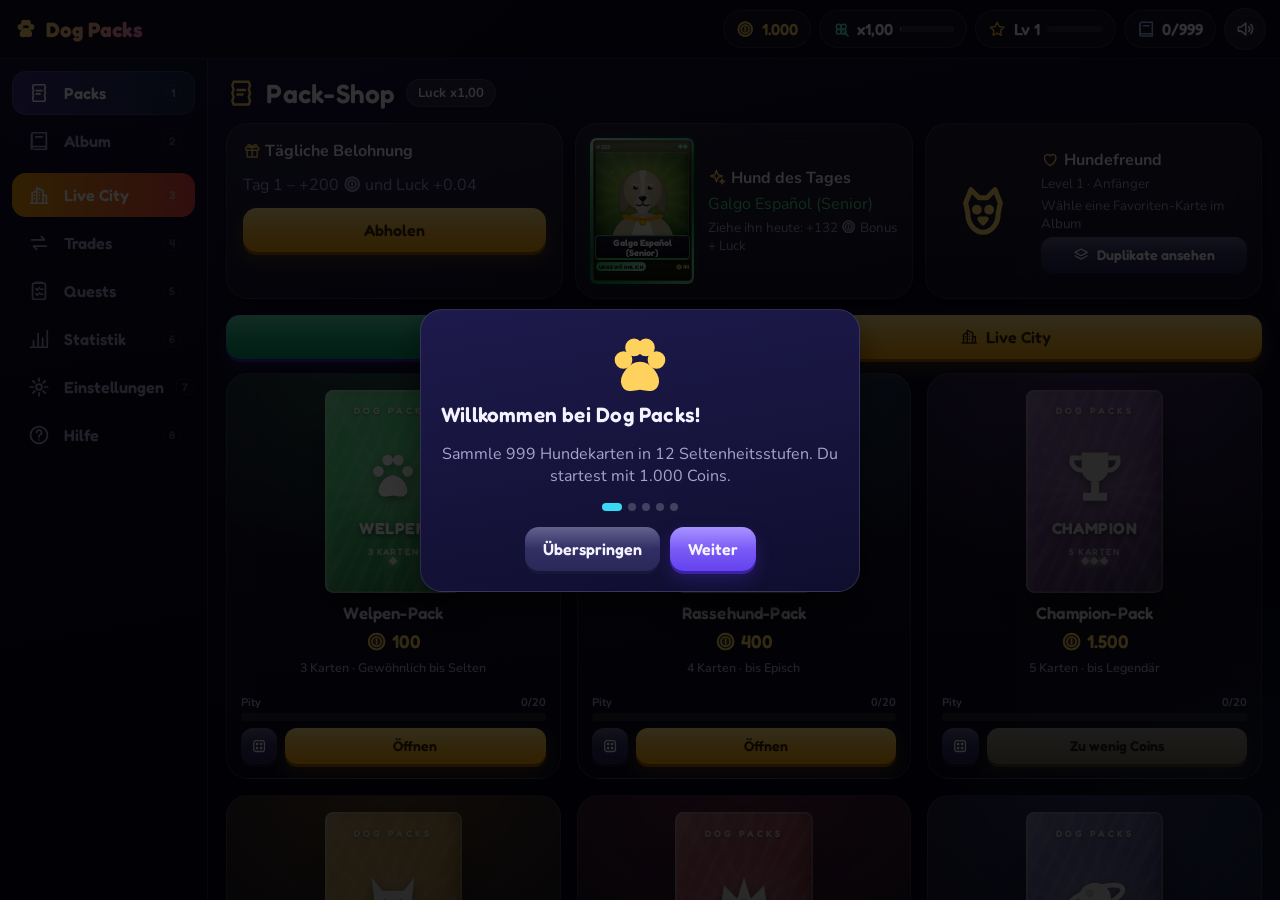
==== commit 2e6aa3af: "City Go: seed traffic and pedestrians around the player at start, larger people, more agents Co-Auth" ====
--- a/index.html
+++ b/index.html
@@ -3564,14 +3564,15 @@
   function create(grp, o) {
     const graph = buildGraph(o.ways, o.sig), cen = o.cen, rnd = mulberry32(hashStr('life' + Math.round(cen.x) + ',' + Math.round(cen.z))), mob = Device.isMobile();
     const root = new THREE.Group(); grp.add(root);
-    let maxCars = mob ? 22 : 34, maxPeds = mob ? 11 : 18; const baseC = maxCars, baseP = maxPeds, cars = [], peds = [], tmpl = new Map(), disposables = []; let T = 0, spawnT = 0, nextId = 1;
+    let maxCars = mob ? 26 : 38, maxPeds = mob ? 16 : 24, seeded = false; const baseC = maxCars, baseP = maxPeds, cars = [], peds = [], tmpl = new Map(), disposables = []; let T = 0, spawnT = 0, nextId = 1;
     const getTemplate = (type, hex) => { const k = type + hex; let m = tmpl.get(k); if (!m) { const mb = new G3.MB(); carParts(type, hex, true).forEach(p => mb.add(p[0], p[1], p[2])); m = mb.build(G3.vcMat(), false); m.matrixAutoUpdate = true; m.userData.own = true; tmpl.set(k, m); disposables.push(m.geometry); } return m; };
     const idle = [];
-    (o.stops || []).slice(0, 8).forEach((s, i) => { for (let k = 0; k < 1 + (i % 2); k++) { const pr = npcPerson(rnd, 1.1); pr.g.position.set(s[0] + 1.2 + k * 0.7, 0.05, s[1] + 1.2 + k * 0.4); pr.g.rotation.y = rnd() * 6.28; pr.g.visible = false; root.add(pr.g); idle.push(pr); } });
-    function spawn(kind, pos) {
+    (o.stops || []).slice(0, 8).forEach((s, i) => { for (let k = 0; k < 1 + (i % 2); k++) { const pr = npcPerson(rnd, 1.45); pr.g.position.set(s[0] + 1.2 + k * 0.7, 0.05, s[1] + 1.2 + k * 0.4); pr.g.rotation.y = rnd() * 6.28; pr.g.visible = false; root.add(pr.g); idle.push(pr); } });
+    function spawn(kind, pos, dmin, dmax) {
+      dmin = dmin || 95; dmax = dmax || 260;
       const pool = kind === 'drive' ? graph.drive : graph.walk; if (!pool.length) return null;
       for (let tries = 0; tries < 40; tries++) {
-        const e = pool[Math.floor(rnd() * pool.length)], mx = (e.x0 + e.x1) / 2, mz = (e.z0 + e.z1) / 2, d = Math.hypot(mx - pos.x, mz - pos.z); if (d < 95 || d > 260) continue;
+        const e = pool[Math.floor(rnd() * pool.length)], mx = (e.x0 + e.x1) / 2, mz = (e.z0 + e.z1) / 2, d = Math.hypot(mx - pos.x, mz - pos.z); if (d < dmin || d > dmax) continue;
         const s = rnd() * e.L; if (kind === 'drive') { if (cars.some(c => c.e === e && Math.abs(c.s - s) < 12)) continue; }
         const nx = pickNext(e, kind, rnd); if (!nx) continue;
         if (kind === 'drive') {
@@ -3579,7 +3580,7 @@
           const a = { id: nextId++, kind, e, next: nx, s, v: 0, off: 0, x: 0, z: 0, h: Math.atan2(e.ux, e.uz), g, type, len: SP[type].L, fac: 0.82 + rnd() * 0.22, lane: Math.floor(rnd() * 3) };
           const p = pointOn(e, s, laneOff(a, e)); a.x = p[0]; a.z = p[1]; a.off = laneOff(a, e); a.v = e.vmax * a.fac * 0.8; g.position.set(a.x, 0.07, a.z); g.rotation.y = a.h; cars.push(a); return a;
         } else {
-          const pr = npcPerson(rnd, 1.1); root.add(pr.g); const side = rnd() < 0.5 ? 1 : -1, a = { id: nextId++, kind, e, next: nx, s, v: 1.15 + rnd() * 0.45, off: 0, x: 0, z: 0, h: Math.atan2(e.ux, e.uz), g: pr.g, legs: pr.legs, side, ph: rnd() * 6, dog: null, len: 0.6 };
+          const pr = npcPerson(rnd, 1.45); root.add(pr.g); const side = rnd() < 0.5 ? 1 : -1, a = { id: nextId++, kind, e, next: nx, s, v: 1.15 + rnd() * 0.45, off: 0, x: 0, z: 0, h: Math.atan2(e.ux, e.uz), g: pr.g, legs: pr.legs, side, ph: rnd() * 6, dog: null, len: 0.6 };
           a.off = walkOff(a, e); const p = pointOn(e, s, a.off); a.x = p[0]; a.z = p[1]; pr.g.position.set(a.x, 0.05, a.z);
           if (rnd() < 0.22) { const d = G3.makeDog(['#c58b4e', '#e8d9b8', '#3b2a1a', '#9a9a9a'][Math.floor(rnd() * 4)]); d.g.scale.setScalar(1.15); d.g.position.set(a.x + 0.9, 0.05, a.z); root.add(d.g); a.dog = d; }
           peds.push(a); return a;
@@ -3621,10 +3622,11 @@
     }
     function update(dt, pos) {
       T += dt; spawnT -= dt;
+      if (!seeded) { seeded = true; for (let i = 0; i < maxCars * 4 && cars.length < maxCars; i++) spawn('drive', pos, 18, 200); for (let i = 0; i < maxPeds * 4 && peds.length < maxPeds; i++) spawn('walk', pos, 10, 170); }
       while (cars.length > maxCars + 2) drop(cars, cars.length - 1); while (peds.length > maxPeds + 2) drop(peds, peds.length - 1);
       if (spawnT <= 0) { spawnT = 0.25; if (cars.length < maxCars && graph.drive.length) spawn('drive', pos); if (peds.length < maxPeds && graph.walk.length) spawn('walk', pos); }
       for (let i = cars.length - 1; i >= 0; i--) { const a = cars[i], d = Math.hypot(a.x - pos.x, a.z - pos.z); if (d > 320) { drop(cars, i); continue; } if (!stepCar(a, dt, i)) { drop(cars, i); continue; } a.g.visible = d < 280; }
-      for (let i = peds.length - 1; i >= 0; i--) { const a = peds[i], d = Math.hypot(a.x - pos.x, a.z - pos.z); if (d > 260) { drop(peds, i); continue; } if (d > 130) { a.g.visible = false; if (a.dog) a.dog.g.visible = false; if (!stepPed(a, dt)) drop(peds, i); continue; } a.g.visible = true; if (a.dog) a.dog.g.visible = true; if (!stepPed(a, dt)) drop(peds, i); }
+      for (let i = peds.length - 1; i >= 0; i--) { const a = peds[i], d = Math.hypot(a.x - pos.x, a.z - pos.z); if (d > 260) { drop(peds, i); continue; } if (d > 190) { a.g.visible = false; if (a.dog) a.dog.g.visible = false; if (!stepPed(a, dt)) drop(peds, i); continue; } a.g.visible = true; if (a.dog) a.dog.g.visible = true; if (!stepPed(a, dt)) drop(peds, i); }
       for (const p of idle) p.g.visible = Math.hypot(p.g.position.x - pos.x, p.g.position.z - pos.z) < 110;
     }
     function dispose() { disposables.forEach(g => g.dispose()); }
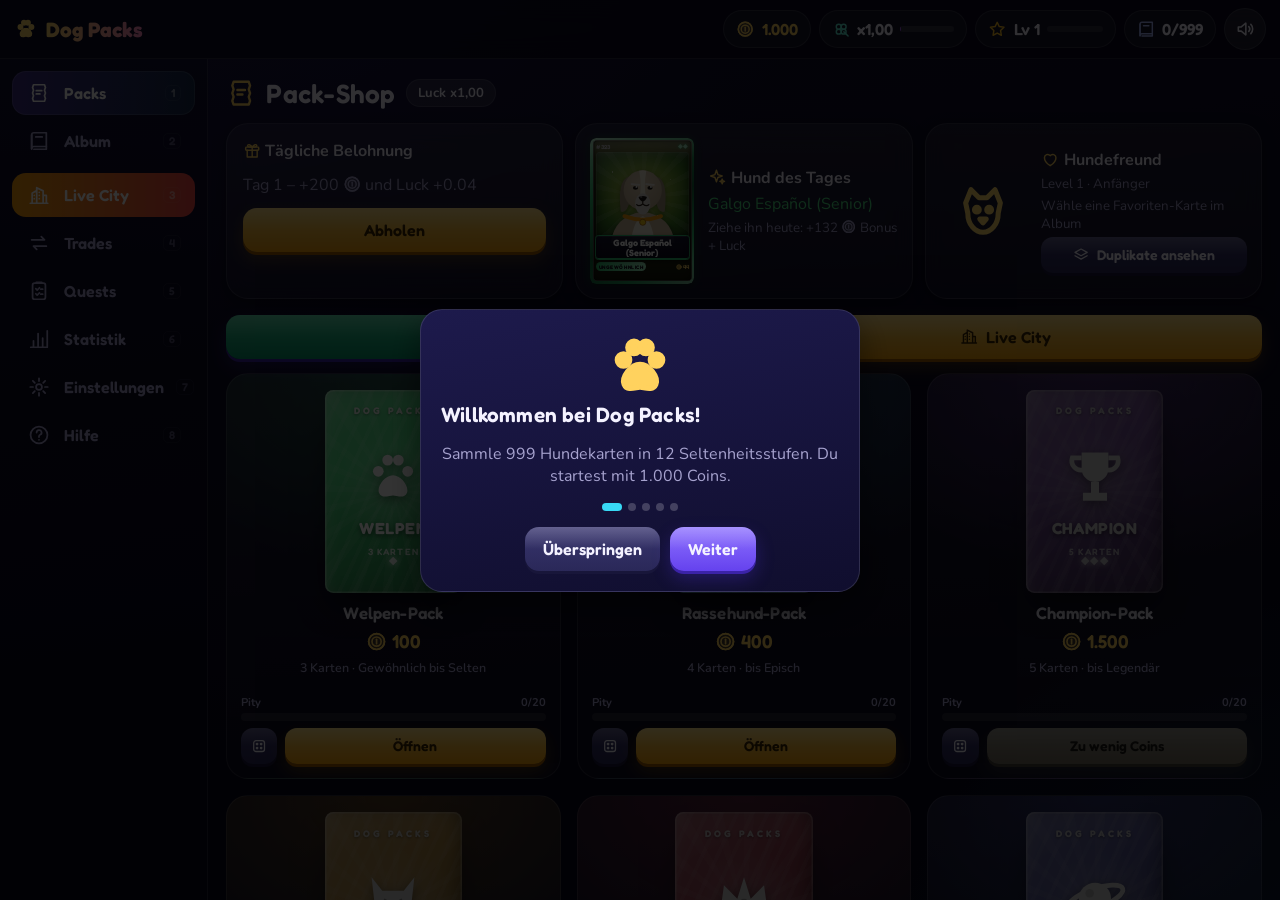
==== commit 32f50df1: "City Go: fast first map load (lean query first, detail afterwards), staggered mirror race, visible w" ====
--- a/index.html
+++ b/index.html
@@ -816,6 +816,9 @@
 .card.sz-xs{--cw:104px}
 body[data-mode=mobile] .tinv .card.sz-xs,body[data-mode=mobile] .tslots .card.sz-xs{--cw:98px}
 .map-step{position:absolute;right:14px;bottom:calc(132px + var(--sai-b));background:rgba(12,10,40,.88);color:#fff;border:2px solid #ffffff40}.map-step.on{background:linear-gradient(180deg,#34d399,#059669);border-color:#fff}
+#scanBox{position:absolute;left:12px;bottom:calc(86px + var(--sai-b));z-index:15;width:136px;border-radius:14px;overflow:hidden;background:#0b1530;border:1px solid #38bdf8aa;box-shadow:0 4px 14px #0007}
+#scanBox .sb-v{position:relative;min-height:60px;background:#000}#scanBox video{display:block;width:100%;height:auto}#scanBox .sb-ov{position:absolute;left:0;top:0;width:100%;height:100%}#scanBox .sb-ring{position:absolute;right:3px;bottom:3px;width:46px;height:46px;opacity:.95}
+#scanBox .sb-info{font-size:.68rem;line-height:1.25;padding:5px 7px;color:#e2e8f0}#scanBox .sb-x{position:absolute;right:4px;top:4px;width:22px;height:22px;border-radius:50%;background:#0009;color:#fff;font-size:15px;line-height:20px;border:1px solid #ffffff55}
 #mapLoad{position:absolute;inset:0;z-index:20;display:flex;align-items:center;justify-content:center;padding:24px;background:radial-gradient(80% 60% at 50% 30%,#2a2370,#0b0a24 75%);transition:opacity .5s}
 #mapLoad.out{opacity:0;pointer-events:none}
 .ml-in{width:min(380px,100%);text-align:center;display:flex;flex-direction:column;gap:12px;align-items:center}
@@ -1270,6 +1273,7 @@
   luck: '<circle cx="8.8" cy="8.8" r="3.2"/><circle cx="15.2" cy="8.8" r="3.2"/><circle cx="8.8" cy="15.2" r="3.2"/><circle cx="15.2" cy="15.2" r="3.2"/><path d="M15.5 15.5L21 21"/>',
   star: '<path d="M12 3l2.7 5.6 6.1.9-4.4 4.3 1 6.1L12 17l-5.4 2.9 1-6.1-4.4-4.3 6.1-.9z"/>',
   starf: '<path fill="currentColor" d="M12 3l2.7 5.6 6.1.9-4.4 4.3 1 6.1L12 17l-5.4 2.9 1-6.1-4.4-4.3 6.1-.9z"/>',
+  cam: '<path d="M4 8.5h3L8.5 6h7L17 8.5h3V19H4z"/><circle cx="12" cy="13.5" r="3.6"/>',
   book: '<path d="M4 5.5A2.5 2.5 0 0 1 6.5 3H20v15H6.5A2.5 2.5 0 0 0 4 20.5z"/><path d="M4 20.5V5.5M20 18v3H6.5M8.5 7.5h7"/>',
   alert: '<path d="M12 3.5l9.5 16.5h-19z"/><path d="M12 10v4.5M12 17.5v.01"/>',
   sound: '<path d="M4 9.5h3.5L13 5v14l-5.5-4.5H4z"/><path d="M16.5 9a4.5 4.5 0 0 1 0 6M19 6.5a8 8 0 0 1 0 11"/>',
@@ -3512,7 +3516,7 @@
           for (let t = (i === 0 ? 10 : 4) + c.rnd() * 2; t < L - (i === w.pts.length - 2 ? 10 : 4); t += 5.6 + c.rnd() * 2.2) {
             if (c.rnd() > dens || n >= cap) continue; const off = (w.w / 2 + 1.1) * sd, px = x0 + ux * t + nx * off, pz = z0 + uz * t + nz * off;
             if (avoid.some(a => Math.hypot(a[0] - px, a[1] - pz) < 6)) continue; if (c.bld.some(b => px > b.minx && px < b.maxx && pz > b.minz && pz < b.maxz && c.inPoly(px, pz, b.pts))) continue;
-            const type = typeOf(c.rnd, false), hex = colorOf(type, c.rnd), ry = Math.atan2(ux, uz) + (sd < 0 ? Math.PI : 0) + (c.rnd() - 0.5) * 0.06; staticCar(c.det, px + (c.rnd() - 0.5) * 0.3, pz + (c.rnd() - 0.5) * 0.3, ry, type, hex); n++;
+            const type = typeOf(c.rnd, false), hex = colorOf(type, c.rnd), ry = Math.atan2(ux, uz) + (sd < 0 ? Math.PI : 0) + (c.rnd() - 0.5) * 0.06; staticCar(c.park || c.det, px + (c.rnd() - 0.5) * 0.3, pz + (c.rnd() - 0.5) * 0.3, ry, type, hex); n++;
           }
         });
       }
@@ -3633,7 +3637,8 @@
     function setLoad(k) { maxCars = Math.max(6, Math.round(baseC * k)); maxPeds = Math.max(4, Math.round(baseP * k)); }
     return { root, update, dispose, setLoad, graph, get agents() { return { cars, peds }; }, get counts() { return { cars: cars.length, peds: peds.length, edges: graph.edges.length, idle: idle.length }; } };
   }
-  return { carParts, typeOf, colorOf, staticCar, parked, create, buildGraph, VMAX, SP };
+  function makeCar(type, hex) { const mb = new G3.MB(); carParts(type, hex, true).forEach(p => mb.add(p[0], p[1], p[2])); const m = mb.build(G3.vcMat(), false); m.matrixAutoUpdate = true; m.userData.own = true; const g = new THREE.Group(); g.add(m); return g; }
+  return { carParts, typeOf, colorOf, staticCar, parked, create, buildGraph, makeCar, npcPerson, VMAX, SP };
 })();
 
 /* ------------------------------ OSM-Details: Straßenmöbel, Überwege, Türen, Gleise, Autos, Spielplätze, Namen ------------------------------ */
@@ -3649,7 +3654,7 @@
   const cen = pts => [pts.reduce((a, q) => a + q[0], 0) / pts.length, pts.reduce((a, q) => a + q[1], 0) / pts.length];
 
   /* ---------- Fahrzeuge ---------- */
-  function carAt(c, x, z, ry, hex) { const type = CityLife.typeOf(c.rnd, false); CityLife.staticCar(c.det, x, z, ry, type, CityLife.colorOf(type, c.rnd)); }
+  function carAt(c, x, z, ry, hex) { const type = CityLife.typeOf(c.rnd, false); CityLife.staticCar(c.park || c.det, x, z, ry, type, CityLife.colorOf(type, c.rnd)); }
   function parkedFill(c, pts) {
     const ar = Math.abs(c.polyArea(pts)); if (ar < 70 || c.carN.n > 150) return; const o = c.obb(pts); if (!o) return; const cs = Math.cos(o.t), sn = Math.sin(o.t); let k = 0;
     const W = (u, v) => [u * cs - v * sn, u * sn + v * cs], long = (o.u1 - o.u0) >= (o.v1 - o.v0);
@@ -3808,6 +3813,148 @@
   return { area, pitch, parked, prop, entrance, way, rail, zebra, carAt, traffic, updateCars, streetLabels, ext, lineQ, AREA, NAT, LEIS, AMEN };
 })();
 
+/* ------------------------------ CamScan: Kamera-Erkennung (Autos, Menschen, Hunde, Räder) → 3D in der Karte ------------------------------ */
+const CamScan = (() => {
+  const TF_URLS = ['https://cdn.jsdelivr.net/npm/@tensorflow/tfjs@4.22.0/dist/tf.min.js', 'https://unpkg.com/@tensorflow/tfjs@4.22.0/dist/tf.min.js'];
+  const COCO_URLS = ['https://cdn.jsdelivr.net/npm/@tensorflow-models/coco-ssd@2.2.3/dist/coco-ssd.min.js', 'https://unpkg.com/@tensorflow-models/coco-ssd@2.2.3/dist/coco-ssd.min.js'];
+  const D2R = Math.PI / 180;
+  const KIND = { person: 'person', car: 'car', truck: 'truck', bus: 'bus', motorcycle: 'moto', bicycle: 'bike', dog: 'dog' };
+  const NAME = { person: 'Person', car: 'Auto', truck: 'Lkw/Transp.', bus: 'Bus', motorcycle: 'Motorrad', bicycle: 'Fahrrad', dog: 'Hund' };
+  const REAL_H = { person: 1.7, car: 1.5, truck: 2.6, bus: 3.1, motorcycle: 1.3, bicycle: 1.05, dog: 0.55 };
+  const GROUP = { person: 'p', car: 'v', truck: 'v', bus: 'v', motorcycle: 'b', bicycle: 'b', dog: 'd' };
+  const loadScript = url => new Promise((res, rej) => { const s = document.createElement('script'); s.src = url; s.onload = res; s.onerror = () => { s.remove(); rej(new Error('load')); }; document.head.append(s); });
+  async function loadFirst(urls) { let err; for (const u of urls) { try { await loadScript(u); return; } catch (e) { err = e; } } throw err || new Error('net'); }
+  let model = null;
+  async function loadModel(step) {
+    if (model) return model;
+    if (!window.tf) { step('KI-Bibliothek wird geladen …'); await loadFirst(TF_URLS); }
+    if (!window.cocoSsd) await loadFirst(COCO_URLS);
+    step('Erkennungsmodell wird geladen (einmalig, ca. 6 MB) …'); try { await tf.setBackend(window.TF_BACKEND || 'webgl'); } catch (e) { } await tf.ready();
+    model = await cocoSsd.load({ base: 'lite_mobilenet_v2' }); return model;
+  }
+
+  /* ---------- Kompass / Blickrichtung der Rückkamera ---------- */
+  const Ori = { on: false, sin: 0, cos: 1, seen: 0, handler: null };
+  function oriStart() {
+    if (Ori.handler) return; Ori.on = true; Ori.seen = 0;
+    Ori.handler = e => {
+      let h = null;
+      if (e.webkitCompassHeading != null && !isNaN(e.webkitCompassHeading)) h = e.webkitCompassHeading * D2R;
+      else if (e.alpha != null && (e.absolute || e.type === 'deviceorientationabsolute')) { const a = e.alpha * D2R, b = (e.beta || 0) * D2R, g = (e.gamma || 0) * D2R, sA = Math.sin(a), cA = Math.cos(a), sB = Math.sin(b), cB = Math.cos(b), sG = Math.sin(g), cG = Math.cos(g), E = -(cG * sA * sB + cA * sG), N = -(sA * sG - cA * cG * sB); if (Math.hypot(E, N) > 0.25) h = Math.atan2(E, N); }
+      if (h == null) return; const k = Ori.seen ? 0.18 : 1; Ori.sin += (Math.sin(h) - Ori.sin) * k; Ori.cos += (Math.cos(h) - Ori.cos) * k; Ori.seen = Date.now();
+    };
+    window.addEventListener('deviceorientationabsolute', Ori.handler, true); window.addEventListener('deviceorientation', Ori.handler, true);
+  }
+  function oriStop() { if (!Ori.handler) return; window.removeEventListener('deviceorientationabsolute', Ori.handler, true); window.removeEventListener('deviceorientation', Ori.handler, true); Ori.handler = null; Ori.on = false; }
+  const oriHeading = () => (Ori.seen && Date.now() - Ori.seen < 2500) ? Math.atan2(Ori.sin, Ori.cos) : null;
+  async function oriPermission() { try { if (window.DeviceOrientationEvent && typeof DeviceOrientationEvent.requestPermission === 'function') await DeviceOrientationEvent.requestPermission(); } catch (e) { } }
+
+  /* ---------- Hilfen ---------- */
+  function sampleColor(video, x, y, w, h) {
+    try { const cv = sampleColor.cv || (sampleColor.cv = document.createElement('canvas')); cv.width = cv.height = 12; const c = cv.getContext('2d', { willReadFrequently: true }); c.drawImage(video, x + w * 0.3, y + h * 0.35, Math.max(2, w * 0.4), Math.max(2, h * 0.35), 0, 0, 12, 12); const d = c.getImageData(0, 0, 12, 12).data; let r = 0, g = 0, b = 0, n = 0; for (let i = 0; i < d.length; i += 4) { r += d[i]; g += d[i + 1]; b += d[i + 2]; n++; } r /= n; g /= n; b /= n; const mx = Math.max(r, g, b), mn = Math.min(r, g, b), l = (mx + mn) / 2; if (l < 28) { r = g = b = 30; } const k = x => Math.round(clamp(x, 0, 255)).toString(16).padStart(2, '0'); return '#' + k(r) + k(g) + k(b); } catch (e) { return '#8e9aa5'; }
+  }
+  function bikeMesh(moto) {
+    const B = G3.GEO, mt = G3.mtx, mb = new G3.MB(), c = moto ? '#1f2937' : '#334155';
+    [[0.62], [-0.62]].forEach(([z]) => mb.add(B.torus, mt(0, 0.34, z, moto ? 0.36 : 0.34, 0.34, 0.34, Math.PI / 2), '#15171c'));
+    mb.add(B.box, mt(0, 0.62, 0, 0.07, 0.07, 1.05, 0, -0.15), moto ? '#dc2626' : '#3b82f6').add(B.box, mt(0, 0.88, 0.5, 0.5, 0.05, 0.05), c).add(B.box, mt(0, 0.82, -0.25, 0.12, 0.06, 0.3), '#111827');
+    if (moto) mb.add(B.box, mt(0, 0.65, 0, 0.35, 0.3, 0.9), '#1f2937').add(B.box, mt(0, 0.9, 0.42, 0.3, 0.25, 0.1), '#e5e7eb');
+    const m = mb.build(G3.vcMat(), false); m.matrixAutoUpdate = true; m.userData.own = true; const g = new THREE.Group(); g.add(m); g.scale.setScalar(1.3); return { g };
+  }
+  const WHITE = '#e6e8ee';
+
+  /* ---------- Steuerung ---------- */
+  async function start(env, opts) {
+    const eq = !!opts.eq, ov = env.parent, st = env.st, rnd = mulberry32(hashStr('scan' + Date.now()));
+    const box = el('div', { id: 'scanBox' }); box.innerHTML = '<div class="sb-v"><video muted playsinline></video><canvas class="sb-ov"></canvas><canvas class="sb-ring" width="88" height="88"></canvas></div><div class="sb-info">Kamera startet …</div><button class="sb-x" aria-label="Scan beenden">×</button>';
+    ov.append(box); const video = box.querySelector('video'), cvOv = box.querySelector('.sb-ov'), cvRing = box.querySelector('.sb-ring'), info = box.querySelector('.sb-info');
+    let stream = null, stopped = false, loopT = 0, busy = false; const tracked = [], sect = new Array(12).fill(0), root = new THREE.Group(); st.add(root);
+    const fail = msg => { env.toast(msg, 'bad'); stop(); };
+    function stop() { if (stopped) return; stopped = true; clearTimeout(loopT); try { stream && stream.getTracks().forEach(t => t.stop()); } catch (e) { } video.srcObject = null; box.remove(); oriStop(); tracked.forEach(o => dropMesh(o)); st.remove(root); env.setSim(true); env.onStop && env.onStop(); }
+    box.querySelector('.sb-x').onclick = () => stop();
+    await oriPermission(); oriStart();
+    try {
+      let model2; info.textContent = 'KI wird geladen …';
+      model2 = await loadModel(m => { info.textContent = m; }); if (stopped) return null;
+      let cons = { video: { facingMode: { ideal: 'environment' }, width: { ideal: 640 }, height: { ideal: 480 } }, audio: false };
+      if (eq) cons = { video: { width: { ideal: 1920 }, height: { ideal: 960 } }, audio: false };
+      info.textContent = 'Kamera wird gestartet …';
+      stream = await navigator.mediaDevices.getUserMedia(cons);
+      if (eq) { try { const devs = (await navigator.mediaDevices.enumerateDevices()).filter(d => d.kind === 'videoinput'), pick = devs.find(d => /360|insta|theta|ricoh|gopro|uvc|usb|external|webcam/i.test(d.label)); if (pick) { stream.getTracks().forEach(t => t.stop()); stream = await navigator.mediaDevices.getUserMedia({ video: { deviceId: { exact: pick.deviceId }, width: { ideal: 1920 } }, audio: false }); } } catch (e) { } }
+      if (stopped) { stream.getTracks().forEach(t => t.stop()); return null; }
+      video.srcObject = stream; video.setAttribute('playsinline', ''); await video.play().catch(() => { }); await new Promise(r => { if (video.videoWidth) r(); else video.onloadedmetadata = () => r(); });
+      env.setSim(false); env.toast('{i:cam} Echtwelt-Scan läuft: Das Spiel zeigt jetzt nur noch, was die Kamera wirklich sieht.', 'good');
+      model = model2;
+    } catch (e) {
+      console.warn('CamScan', e); const n = e && e.name;
+      if (n === 'NotAllowedError' || n === 'SecurityError') fail('Kamera nicht erlaubt. Erlaube die Kamera für diese Seite in den Browser-Einstellungen.');
+      else if (n === 'NotFoundError' || n === 'OverconstrainedError') fail('Keine passende Kamera gefunden.');
+      else fail('Die Erkennung konnte nicht geladen werden (Internet nötig, einmalig ~6 MB).');
+      return null;
+    }
+
+    function cameraHeading() { const h = oriHeading(); return h != null ? h : env.fallbackHeading(); }
+    /* Erkennungs-Schleife */
+    async function tick() {
+      if (stopped) return; if (busy || document.hidden || !video.videoWidth) { loopT = setTimeout(tick, 400); return; } busy = true; const t0 = performance.now();
+      try {
+        const dets = await model.detect(video, 18, 0.45); if (stopped) return; handle(dets);
+      } catch (e) { console.warn('detect', e); }
+      busy = false; loopT = setTimeout(tick, Math.max(120, 520 - (performance.now() - t0)));
+    }
+    function handle(dets) {
+      const W = video.videoWidth, H = video.videoHeight, hd = cameraHeading(), pos = env.getPos(), now = Date.now(), f = Math.max(W, H) / 2 / Math.tan(33 * D2R);
+      const cw = cvOv.clientWidth || 128, chh = cvOv.clientHeight || 96; if (cvOv.width !== cw) { cvOv.width = cw; cvOv.height = chh; } const g = cvOv.getContext('2d'); g.clearRect(0, 0, cw, chh); g.lineWidth = 2; g.font = '600 10px system-ui';
+      let seenSect = Math.floor(((hd / D2R) % 360 + 360) % 360 / 30); if (!eq) sect[seenSect] = now; else sect.fill(now);
+      for (const d of dets) {
+        const kind = KIND[d.class]; if (!kind) continue; const [bx, by, bw, bh] = d.bbox, cx = bx + bw / 2, real = REAL_H[d.class];
+        g.strokeStyle = '#38bdf8'; g.strokeRect(bx / W * cw, by / H * chh, bw / W * cw, bh / H * chh); g.fillStyle = '#38bdf8'; g.fillText(NAME[d.class], bx / W * cw + 2, Math.max(10, by / H * chh - 2));
+        let dist, off; if (eq) { const a = Math.max(0.02, bh / H * Math.PI); dist = real / (2 * Math.tan(a / 2)); off = (cx / W - 0.5) * 2 * Math.PI; } else { dist = real * f / Math.max(8, bh); off = Math.atan((cx - W / 2) / f); }
+        const cut = !eq && (by < 3 || by + bh > H - 3); if (cut && (d.class === 'person' || d.class === 'car')) dist = Math.max(dist, 3.5); dist = clamp(dist, 1.5, 55);
+        const brg = hd + off, nx = pos.x + Math.sin(brg) * dist, nz = pos.z - Math.cos(brg) * dist, grp = GROUP[d.class];
+        let best = null, bd = Math.max(2.6, dist * 0.22); for (const o of tracked) { if (o.grp !== grp) continue; const dd = Math.hypot(o.x - nx, o.z - nz); if (dd < bd) { bd = dd; best = o; } }
+        if (best) { best.x += (nx - best.x) * 0.45; best.z += (nz - best.z) * 0.45; best.t = now; best.n++; best.score = Math.max(best.score, d.score); if (best.cls !== d.class && d.score > best.score - 0.05) best.cls = d.class; }
+        else if (tracked.length < 44) { const o = { cls: d.class, kind, grp, x: nx, z: nz, t: now, born: now, n: 1, score: d.score, hex: kind === 'car' || kind === 'truck' || kind === 'bus' ? sampleColor(video, bx, by, bw, bh) : null, aspect: bw / bh, mesh: null, vx: 0, vz: 0, lastx: nx, lastz: nz, ph: rnd() * 6 }; tracked.push(o); }
+      }
+      drawRing(hd); const cnt = {}; tracked.forEach(o => { if (now - o.t < 4000) cnt[NAME[o.cls]] = (cnt[NAME[o.cls]] || 0) + 1; });
+      info.textContent = Object.keys(cnt).length ? Object.entries(cnt).map(([k, v]) => v + '× ' + k).join(' · ') : (Ori.seen ? 'Nichts erkannt – langsam drehen' : 'Kein Kompass: Kamera in Laufrichtung halten');
+    }
+    function drawRing(hd) {
+      const c = cvRing.getContext('2d'), now = Date.now(); c.clearRect(0, 0, 88, 88); c.lineWidth = 8;
+      for (let i = 0; i < 12; i++) { const a0 = (i * 30 - 90 + 1) * D2R, a1 = ((i + 1) * 30 - 90 - 1) * D2R, age = now - sect[i]; c.strokeStyle = !sect[i] ? 'rgba(255,255,255,.18)' : age < 25000 ? '#38bdf8' : age < 60000 ? '#38bdf877' : 'rgba(255,255,255,.18)'; c.beginPath(); c.arc(44, 44, 34, a0, a1); c.stroke(); }
+      c.strokeStyle = '#fff'; c.lineWidth = 3; c.beginPath(); const a = hd - Math.PI / 2; c.moveTo(44 + Math.cos(a) * 14, 44 + Math.sin(a) * 14); c.lineTo(44 + Math.cos(a) * 30, 44 + Math.sin(a) * 30); c.stroke();
+    }
+    /* 3D-Objekte */
+    function buildMesh(o) {
+      const k = o.kind; let g, legs = null, dog = null;
+      if (k === 'person') { const p = CityLife.npcPerson(rnd, 1.45); g = p.g; legs = p.legs; }
+      else if (k === 'dog') { dog = G3.makeDog(['#c58b4e', '#e8d9b8', '#3b2a1a', '#9a9a9a'][Math.floor(rnd() * 4)]); g = dog.g; g.scale.setScalar(1.25); }
+      else if (k === 'bike' || k === 'moto') g = bikeMesh(k === 'moto').g;
+      else { const type = k === 'bus' ? 'bus' : k === 'truck' ? (o.aspect > 2.3 ? 'truck' : 'van') : (o.aspect > 2.1 ? 'sedan' : o.aspect > 1.6 ? 'hatch' : 'suv'); g = CityLife.makeCar(type, o.hex || '#8e9aa5'); }
+      const ring = new THREE.Mesh(G3.GEO.ring, new THREE.MeshBasicMaterial({ color: G3.lin('#38bdf8'), transparent: true, opacity: 0.7, depthWrite: false, toneMapped: false, side: THREE.DoubleSide })); ring.scale.setScalar(k === 'person' ? 1.0 : k === 'dog' ? 0.8 : k === 'bus' || k === 'truck' ? 3.6 : 2.4); ring.position.y = 0.12; g.add(ring);
+      o.ring = ring; o.legs = legs; o.dog = dog; o.mesh = g; g.position.set(o.x, 0.07, o.z); g.rotation.y = o.yaw = orient(o); root.add(g);
+    }
+    function orient(o) {
+      const gph = env.getGraph(); if (o.grp === 'v' && gph) { let best = null, bd = 12; for (const e of gph.drive) { const t = clamp(((o.x - e.x0) * e.ux + (o.z - e.z0) * e.uz) / e.L, 0, 1) * e.L, px = e.x0 + e.ux * t, pz = e.z0 + e.uz * t, d = Math.hypot(px - o.x, pz - o.z); if (d < bd) { bd = d; best = e; } } if (best) return Math.atan2(best.ux, best.uz); }
+      const p = env.getPos(); return Math.atan2(o.x - p.x, o.z - p.z) + Math.PI / 2 + (rnd() < 0.5 ? 0 : Math.PI);
+    }
+    function dropMesh(o) { if (o.mesh) { root.remove(o.mesh); o.mesh.traverse(m => { if (m.userData && m.userData.own && m.geometry) m.geometry.dispose(); if (m === o.ring) m.material.dispose(); }); o.mesh = null; } }
+    function update(dt, t) {
+      if (stopped) return; const now = Date.now();
+      for (let i = tracked.length - 1; i >= 0; i--) {
+        const o = tracked[i], age = now - o.t; if (age > 30000 || (o.n < 2 && age > 4000)) { dropMesh(o); tracked.splice(i, 1); continue; }
+        if (o.n >= 2 && !o.mesh) buildMesh(o); if (!o.mesh) continue; const m = o.mesh, k = 1 - Math.exp(-dt * 6), px = m.position.x, pz = m.position.z; m.position.x += (o.x - px) * k; m.position.z += (o.z - pz) * k;
+        const sp = Math.hypot(m.position.x - px, m.position.z - pz) / Math.max(dt, 0.001); if (o.grp !== 'v' && sp > 0.3) { const hy = Math.atan2(m.position.x - px, m.position.z - pz); let dy = hy - m.rotation.y; dy = Math.atan2(Math.sin(dy), Math.cos(dy)); m.rotation.y += dy * Math.min(1, dt * 6); }
+        else if (o.grp === 'v') { let dy = o.yaw - m.rotation.y; dy = Math.atan2(Math.sin(dy), Math.cos(dy)); m.rotation.y += dy * Math.min(1, dt * 4); }
+        o.ph += sp * dt * 3.4; if (o.legs) { const sw = Math.sin(o.ph) * 0.7 * Math.min(1, sp / 1); o.legs[0].rotation.x = sw; o.legs[1].rotation.x = -sw; } if (o.dog) { const q = Math.sin(o.ph * 3) * 0.7 * Math.min(1, sp / 0.8); o.dog.legs[0].rotation.x = q; o.dog.legs[3].rotation.x = q; o.dog.legs[1].rotation.x = -q; o.dog.legs[2].rotation.x = -q; }
+        o.ring.material.opacity = age < 6000 ? 0.75 : Math.max(0.12, 0.75 - (age - 6000) / 24000 * 0.6); o.ring.rotation.y += dt;
+      }
+    }
+    tick();
+    return { stop, update, get on() { return !stopped; }, get tracked() { return tracked; }, get cameraHeading() { return cameraHeading(); } };
+  }
+  return { start, Ori };
+})();
+
 /* ------------------------------ CITY GO · STANDORT (3D-Karte mit echtem Standort) ------------------------------ */
 const GoMap = (() => {
   const CELL = 120, DOG_RANGE = 75, STOP_RANGE = 45, ARENA_RANGE = 60, BLK = 60, R_FIRST = 240, R_FULL = 420;
@@ -3921,11 +4068,11 @@
   let _ly = 0; const my = () => performance.now() - _ly > 8 ? yieldUI().then(() => { _ly = performance.now(); }) : null;
   async function buildOsm(json, cen) {
     _ly = performance.now(); const els = (json.elements || []).filter(e => e.type === 'way' && e.geometry && e.geometry.length > 1), grp = new THREE.Group(), bld = [], roadPts = [];
-    const flat = new G3.CMB(120), detMB = new G3.CMB(100), swMB = new G3.CMB(120), shMB = new G3.CMB(120), roadsMB = new G3.CMB(120), bMB = new G3.CMB(90), tMB = new G3.CMB(120), rnd = mulberry32(hashStr('osm' + Math.round(cen.x) + Math.round(cen.z)));
+    const flat = new G3.CMB(120), detMB = new G3.CMB(100), parkMB = new G3.CMB(100), swMB = new G3.CMB(120), shMB = new G3.CMB(120), roadsMB = new G3.CMB(120), bMB = new G3.CMB(90), tMB = new G3.CMB(120), rnd = mulberry32(hashStr('osm' + Math.round(cen.x) + Math.round(cen.z)));
     const toLoc = g => g.map(q => { const v = toXY(q.lat, q.lon); return [v.x, v.z]; });
     const flatPoly = (pts, hex, y) => { try { if (pts.length < 3) return; const cx = pts.reduce((a, q) => a + q[0], 0) / pts.length, cz = pts.reduce((a, q) => a + q[1], 0) / pts.length, sh = new THREE.Shape(pts.map(q => new THREE.Vector2(q[0] - cx, -(q[1] - cz)))), geo = new THREE.ShapeGeometry(sh); flat.add(geo, G3.mtx(cx, y, cz, 1, 1, 1, 0, -Math.PI / 2, 0), hex); geo.dispose(); } catch (e) { } };
     const trees = [], conif = [], streetT = []; const addTrees = (pts, dens) => { const ar = Math.abs(polyArea(pts)); if (ar < 300) return; let minx = 1e9, maxx = -1e9, minz = 1e9, maxz = -1e9; pts.forEach(q => { minx = Math.min(minx, q[0]); maxx = Math.max(maxx, q[0]); minz = Math.min(minz, q[1]); maxz = Math.max(maxz, q[1]); }); const n = Math.min(26, Math.floor(ar / dens)); for (let t = 0, tries = 0; t < n && tries < n * 8; tries++) { const x = minx + rnd() * (maxx - minx), z = minz + rnd() * (maxz - minz); if (inPoly(x, z, pts) && trees.length < 260) { trees.push([x, z, 0.8 + rnd() * 0.8]); t++; } } };
-    const sigKeys = new Set(), stopPts = [], avoid = [], segs = [], carRoads = [], stNames = [], crossWays = [], C = { flat, sw: swMB, road: roadsMB, det: detMB, flatPoly, trees, addTrees, obb: pts => obb(pts), inPoly, polyArea, pushQuad, rnd, bld, segs, carN: { n: 0 }, railN: { n: 0 } };
+    const sigKeys = new Set(), stopPts = [], avoid = [], segs = [], carRoads = [], stNames = [], crossWays = [], C = { park: parkMB, flat, sw: swMB, road: roadsMB, det: detMB, flatPoly, trees, addTrees, obb: pts => obb(pts), inPoly, polyArea, pushQuad, rnd, bld, segs, carN: { n: 0 }, railN: { n: 0 } };
     for (const e of els) {
       const tg = e.tags || {}, g = e.geometry, closed = g.length > 3 && g[0].lat === g[g.length - 1].lat && g[0].lon === g[g.length - 1].lon;
       if ((tg.building || tg['building:part']) && closed) continue; if (tg.barrier || (tg.railway && tg.railway !== 'platform') || (tg.waterway && tg.waterway !== 'riverbank')) continue;                                  // Gebäude später (nach Flächen)
@@ -4088,24 +4235,28 @@
     /* Hausnummern (nahe) und Straßennamen auf dem Boden */
     nums.sort((a, b) => Math.hypot(a.x - cen.x, a.z - cen.z) - Math.hypot(b.x - cen.x, b.z - cen.z)).slice(0, 70).forEach(N => { const sp = G3.sprite(N.txt, { w: 160, h: 80, bg: '#f8fafc', border: '#334155', color: '#111827', fs: 52, sw: 1.7, r: 16 }); sp.position.set(N.x, N.h + 1.4, N.z); sp.userData.label = true; sp.userData.vis = 48; grp.add(sp); labs.push(sp); });
     const stLab = []; stNames.sort((a, b) => Math.hypot(a.x - cen.x, a.z - cen.z) - Math.hypot(b.x - cen.x, b.z - cen.z)).forEach(L => { if (stLab.length < 26 && !stLab.some(o => o.name === L.name && Math.hypot(o.x - L.x, o.z - L.z) < 110)) stLab.push(L); }); OsmDetail.streetLabels(grp, stLab, labs);
-    await yieldUI(); const pkN = CityLife.parked(C, ways, avoid, cen); const life = CityLife.create(grp, { ways, sig: sigKeys, cen, stops: stopPts }); grp.add(await buildC(detMB, G3.vcMat()));
+    await yieldUI(); const pkN = CityLife.parked(C, ways, avoid, cen); const life = CityLife.create(grp, { ways, sig: sigKeys, cen, stops: stopPts }); grp.add(await buildC(detMB, G3.vcMat())); const parkG = await buildC(parkMB, G3.vcMat()); parkG.children.forEach(m => { m.userData.parked = true; }); grp.add(parkG);
     const vm = G3.vcMat(), vm2 = new THREE.MeshLambertMaterial({ vertexColors: true, side: THREE.DoubleSide, polygonOffset: true, polygonOffsetFactor: -1, polygonOffsetUnits: -1 }); grp.add(await buildC(flat, vm)); grp.add(await buildC(swMB, vm2)); grp.add(await buildC(roadsMB, vm2)); grp.add(await buildC(tMB, vm), shG);
     return { grp, bld, roadPts, cen, labs, shMat, life, pkN, nWays: ways.length, nPk: ways.filter(w => w.pkL || w.pkR).length };
   }
-  async function fetchOverpass(q, onTry) {
-    for (let i = 0; i < OVERPASS.length; i += 2) {
-      const urls = OVERPASS.slice(i, i + 2); onTry && onTry(i / 2 + 1, Math.ceil(OVERPASS.length / 2));
-      try {
-        return await Promise.any(urls.map(async u => { const ac = new AbortController(), tm = setTimeout(() => ac.abort(), 40000); try { const res = await fetch(u, { method: 'POST', body: 'data=' + encodeURIComponent(q), headers: { 'Content-Type': 'application/x-www-form-urlencoded' }, signal: ac.signal }); if (!res.ok) throw new Error('HTTP ' + res.status); const j = await res.json(); if (!j || !j.elements) throw new Error('leer'); return j; } finally { clearTimeout(tm); } }));
-      } catch (e) { /* nächstes Paar */ }
-    }
-    return null;
+  /* Alle Mirror gestaffelt gleichzeitig anfragen: der erste, der antwortet, gewinnt */
+  async function fetchOverpass(q, onTry, tmo) {
+    const ctl = new AbortController(), t0 = Date.now(); let tick = null; if (onTry) { tick = setInterval(() => onTry(Math.round((Date.now() - t0) / 1000)), 1000); onTry(0); }
+    try {
+      return await Promise.any(OVERPASS.map(async (u, i) => {
+        if (i) await new Promise(r => setTimeout(r, i * 3500)); if (ctl.signal.aborted) throw new Error('abort');
+        const ac = new AbortController(), tm = setTimeout(() => ac.abort(), tmo || 30000), onAb = () => ac.abort(); ctl.signal.addEventListener('abort', onAb);
+        try { const res = await fetch(u, { method: 'POST', body: 'data=' + encodeURIComponent(q), headers: { 'Content-Type': 'application/x-www-form-urlencoded' }, signal: ac.signal }); if (!res.ok) throw new Error('HTTP ' + res.status); const j = await res.json(); if (!j || !j.elements || (j.remark && /timed out|runtime error|out of memory/i.test(j.remark) && !j.elements.length)) throw new Error('leer'); ctl.abort(); return j; } finally { clearTimeout(tm); ctl.signal.removeEventListener('abort', onAb); }
+      }));
+    } catch (e) { return null; } finally { if (tick) clearInterval(tick); ctl.abort(); }
   }
   async function loadWorld(R, first) {
     if (osmBusy || !osmOn || !geo || !st) return; osmBusy = true; const c = { x: pos.x, z: pos.z }; lastLoad = Date.now();
     const sw = toLL(c.x - R, c.z + R), ne = toLL(c.x + R, c.z - R), bb = `${sw.lat.toFixed(5)},${sw.lon.toFixed(5)},${ne.lat.toFixed(5)},${ne.lon.toFixed(5)}`;
-    const q = `[out:json][timeout:45];(way["building"](${bb});way["building:part"](${bb});way["highway"](${bb});way["natural"~"water|wood|grassland|scrub|beach|sand|wetland|bare_rock|heath|scree|tree_row|shingle|mud"](${bb});way["waterway"~"river|stream|canal|ditch|riverbank|drain"](${bb});way["leisure"~"park|garden|playground|pitch|common|swimming_pool|sports_centre|stadium|track|golf_course|dog_park|fitness_station|schoolyard|marina|water_park|miniature_golf"](${bb});way["landuse"~"grass|forest|meadow|recreation_ground|village_green|cemetery|reservoir|basin|residential|commercial|retail|industrial|farmland|farmyard|orchard|vineyard|allotments|construction|brownfield|railway|education|military|quarry|garages|plant_nursery|flowerbed"](${bb});way["amenity"~"parking|parking_space|school|university|college|kindergarten|hospital|swimming_pool|marketplace|fuel|bus_station|grave_yard"](${bb});way["place"="square"](${bb});way["railway"~"rail|tram|light_rail|narrow_gauge|subway|platform"](${bb});way["public_transport"="platform"](${bb});way["barrier"~"wall|fence|hedge|retaining_wall|city_wall|guard_rail"](${bb});way["man_made"~"tower|chimney|water_tower|silo|storage_tank|windmill|lighthouse|pier"](${bb});node["natural"="tree"](${bb});node["highway"~"street_lamp|traffic_signals|crossing|bus_stop|stop|give_way"](${bb});node["amenity"~"bench|fountain|waste_basket|bicycle_parking|post_box|recycling|vending_machine|telephone|drinking_water|shelter|charging_station"](${bb});node["barrier"~"bollard|gate|lift_gate|block"](${bb});node["emergency"="fire_hydrant"](${bb});node["entrance"](${bb});node["power"~"pole|tower"](${bb});node["tourism"="artwork"](${bb});node["historic"~"memorial|monument|statue|wayside_cross"](${bb});node["man_made"~"flagpole|mast|tower|chimney|water_tower|communications_tower"](${bb});node["leisure"="picnic_table"](${bb});node["playground"](${bb});node["advertising"~"column|billboard"](${bb});node["name"]["shop"](${bb});node["name"]["amenity"](${bb});node["name"]["tourism"](${bb});node["name"]["leisure"](${bb}););out geom qt;`;
-    const json = await fetchOverpass(q, (n, tot) => { if (first) loadSub(`Kartendaten werden geladen … (Server ${n}/${tot})`); });
+    const qFull = `[out:json][timeout:45];(way["building"](${bb});way["building:part"](${bb});way["highway"](${bb});way["natural"~"water|wood|grassland|scrub|beach|sand|wetland|bare_rock|heath|scree|tree_row|shingle|mud"](${bb});way["waterway"~"river|stream|canal|ditch|riverbank|drain"](${bb});way["leisure"~"park|garden|playground|pitch|common|swimming_pool|sports_centre|stadium|track|golf_course|dog_park|fitness_station|schoolyard|marina|water_park|miniature_golf"](${bb});way["landuse"~"grass|forest|meadow|recreation_ground|village_green|cemetery|reservoir|basin|residential|commercial|retail|industrial|farmland|farmyard|orchard|vineyard|allotments|construction|brownfield|railway|education|military|quarry|garages|plant_nursery|flowerbed"](${bb});way["amenity"~"parking|parking_space|school|university|college|kindergarten|hospital|swimming_pool|marketplace|fuel|bus_station|grave_yard"](${bb});way["place"="square"](${bb});way["railway"~"rail|tram|light_rail|narrow_gauge|subway|platform"](${bb});way["public_transport"="platform"](${bb});way["barrier"~"wall|fence|hedge|retaining_wall|city_wall|guard_rail"](${bb});way["man_made"~"tower|chimney|water_tower|silo|storage_tank|windmill|lighthouse|pier"](${bb});node["natural"="tree"](${bb});node["highway"~"street_lamp|traffic_signals|crossing|bus_stop|stop|give_way"](${bb});node["amenity"~"bench|fountain|waste_basket|bicycle_parking|post_box|recycling|vending_machine|telephone|drinking_water|shelter|charging_station"](${bb});node["barrier"~"bollard|gate|lift_gate|block"](${bb});node["emergency"="fire_hydrant"](${bb});node["entrance"](${bb});node["power"~"pole|tower"](${bb});node["tourism"="artwork"](${bb});node["historic"~"memorial|monument|statue|wayside_cross"](${bb});node["man_made"~"flagpole|mast|tower|chimney|water_tower|communications_tower"](${bb});node["leisure"="picnic_table"](${bb});node["playground"](${bb});node["advertising"~"column|billboard"](${bb});node["name"]["shop"](${bb});node["name"]["amenity"](${bb});node["name"]["tourism"](${bb});node["name"]["leisure"](${bb}););out geom qt;`;
+    const qLean = `[out:json][timeout:25];(way["building"](${bb});way["building:part"](${bb});way["highway"](${bb});way["natural"~"water|wood|grassland|scrub"](${bb});way["waterway"](${bb});way["leisure"~"park|garden|playground|pitch|common"](${bb});way["landuse"~"grass|forest|meadow|recreation_ground|village_green|cemetery|reservoir|basin|residential|commercial|retail|industrial"](${bb});way["amenity"~"parking"](${bb});way["railway"~"rail|tram|light_rail|subway"](${bb});way["barrier"~"wall|fence|hedge|retaining_wall"](${bb});node["natural"="tree"](${bb});node["highway"="street_lamp"](${bb});node["amenity"~"bench|fountain"](${bb});node["name"]["shop"](${bb});node["name"]["amenity"](${bb});node["name"]["tourism"](${bb});node["name"]["leisure"](${bb}););out geom;`;
+    const useLean = first || osmFails >= 2, q = useLean ? qLean : qFull;
+    const json = await fetchOverpass(q, sec => { if (first) loadSub(sec < 8 ? 'Kartendaten werden geladen …' : `Kartendaten werden geladen … ${sec} s (der Kartendienst ist gerade langsam)`); }, first ? 28000 : 45000);
     if (!running || !st) { osmBusy = false; return; }
     if (!json) { osmBusy = false; osmFails++; if (first && !world) { geoErr = 'map'; loadStep('err'); } else { lastFetch = { x: c.x + 1e5, z: c.z }; setTimeout(() => { lastFetch = null; }, 30000); } return; }
     osmFails = 0; lastFetch = c; if (first) loadStep('build');
@@ -4118,6 +4269,7 @@
     for (let i = 0; i < kids.length; i++) { holder.add(kids[i]); if (i % per === per - 1) { await new Promise(r => requestAnimationFrame(r)); if (!running || !st) return; } }
     nw.grp = holder; const old = world;
     if (old) { st.remove(old.grp); if (old.life) old.life.dispose(); old.grp.traverse(ob => { if (ob.userData && ob.userData.own && ob.geometry) ob.geometry.dispose(); if (ob.isSprite && ob.material.map) { ob.material.map.dispose(); ob.material.dispose(); } }); }
+    if (nw.life) nw.life.root.visible = simOn; nw.grp.children.forEach(m => { if (m.userData.parked && !simOn) m.visible = false; });
     world = nw; osmOkN++; if (groundFallback) groundFallback.visible = false; blocks.forEach(m => { st.remove(m); m.geometry.dispose(); }); blocks.clear(); relocateObjs();
     if (first) setTimeout(finishLoad, 80);
   }
@@ -4143,7 +4295,7 @@
   }
 
   /* ---------- Hauptschleife ---------- */
-  const V = { x: 0, z: 0 }; let track = [], walking = false, walkHoldT = 0, tgtT = 0, vel = { x: 0, z: 0 }, walkPh = 0, camYawT = 0, camDistT = 58, fpsAcc = 0, fpsN = 0, dprNow = 0, dprMax = 1;
+  const V = { x: 0, z: 0 }; let track = [], walking = false, walkHoldT = 0, tgtT = 0, vel = { x: 0, z: 0 }, walkPh = 0, camYawT = 0, camDistT = 58, fpsAcc = 0, fpsN = 0, dprNow = 0, dprMax = 1, scan = null, scanBusy = false, simOn = true;
   function tickMove(dt) {
     if (!tgt) return; const now = Date.now(), vm = Math.hypot(vel.x, vel.z), since = Math.min(vm > 0.5 ? 2.6 : 1.2, (now - tgtT) / 1000);
     if (since > 2.5 && now < walkHoldT) { const f = Math.exp(-dt * 0.35); vel.x *= f; vel.z *= f; }
@@ -4166,8 +4318,8 @@
     fpsAcc += dt; fpsN++; if (fpsAcc > 2.5) { const avg = fpsAcc / fpsN; fpsAcc = fpsN = 0; if (!UI.modalOpen() && st) { if (avg > 0.026 && dprNow > 0.7) { dprNow = Math.max(0.7, dprNow - 0.15); st.renderer.setPixelRatio(dprNow); st.size(); } else if (avg > 0.034 && world && world.life) world.life.setLoad(0.5); else if (avg < 0.0185 && dprNow < dprMax) { dprNow = Math.min(dprMax, dprNow + 0.1); st.renderer.setPixelRatio(dprNow); st.size(); } } }
     if (rangeRing) rangeRing.position.set(pos.x, 0.25, pos.z);
     if ((syncT -= dt) <= 0) { syncT = 0.8; if (ph === 'ready') { syncObjects(); syncBlocks(); if (geo && osmOn && !osmBusy && world && Date.now() - lastLoad > 25000 && (!lastFetch || Math.hypot(pos.x - lastFetch.x, pos.z - lastFetch.z) > R_FULL * 0.4)) loadWorld(R_FULL, false); } }
-    if (world && world.life) world.life.update(dt, pos);
-    if (world && frameN % 8 === 3) world.grp.children.forEach(m => { if (m.isMesh && m.geometry && m.geometry.boundingSphere) { const bs = m.geometry.boundingSphere; m.visible = Math.hypot(bs.center.x - pos.x, bs.center.z - pos.z) - bs.radius < 360; } });
+    if (world && world.life && simOn) world.life.update(dt, pos); if (scan) scan.update(dt, t);
+    if (world && frameN % 8 === 3) world.grp.children.forEach(m => { if (m.isMesh && m.geometry && m.geometry.boundingSphere) { const bs = m.geometry.boundingSphere; m.visible = Math.hypot(bs.center.x - pos.x, bs.center.z - pos.z) - bs.radius < 360 && (simOn || !m.userData.parked); } });
     updateObjects(dt, t); frameN++; if (world && world.labs && frameN % 10 === 0) world.labs.forEach(sp => { const d = Math.hypot(sp.position.x - pos.x, sp.position.z - pos.z); sp.visible = d < (sp.userData.vis || 120); });
     const hr = new Date().getHours() + new Date().getMinutes() / 60, day = hr > 7 && hr < 19 ? 1 : hr > 5.5 && hr < 21 ? 0.55 : 0.2;
     st.hemi.intensity = 0.4 + 0.5 * day; st.sun.intensity = 0.2 + 1.05 * day; if (world && world.shMat) world.shMat.opacity = 0.08 + 0.15 * day; st.scene.background.setRGB(0.62, 0.83, 1).multiplyScalar(0.2 + 0.8 * day);
@@ -4271,7 +4423,7 @@
   function begin() {
     osmOn = true; ph = 'loc'; firstBuilt = false; mapRound = 0; lastLoad = 0; fixN = 0; fixT = 0; world = null; osmBusy = false; osmFails = 0; lastFetch = null; osmOkN = 0; skipIds = new Set(); objs.clear(); blocks.clear(); camYaw = camYawT = 0; camDist = camDistT = 58; tgt = null; tgtT = 0; vel = { x: 0, z: 0 }; V.x = V.z = 0; walkPh = 0; fpsAcc = fpsN = 0; track = []; walking = false; walkHoldT = 0; frameN = 0;
     ov = el('div', { id: 'mapOv' }); ov.innerHTML = `<canvas id="mapCv"></canvas>
-      <div class="map-top"><div class="row" style="gap:8px"><button class="icon-btn" id="mapBack" aria-label="Zurück">{i:back}</button><button class="icon-btn" id="mapTeam" aria-label="Team">{i:dog}</button><button class="icon-btn" id="mapBag" aria-label="Beutel">{i:bag}<b>0</b></button><button class="icon-btn" id="mapDex" aria-label="Album">{i:book}</button></div><div class="cglass" id="mapInfo"></div></div>
+      <div class="map-top"><div class="row" style="gap:8px"><button class="icon-btn" id="mapBack" aria-label="Zurück">{i:back}</button><button class="icon-btn" id="mapTeam" aria-label="Team">{i:dog}</button><button class="icon-btn" id="mapBag" aria-label="Beutel">{i:bag}<b>0</b></button><button class="icon-btn" id="mapDex" aria-label="Album">{i:book}</button><button class="icon-btn" id="mapCam" aria-label="Echtwelt-Scan mit Kamera">{i:cam}</button></div><div class="cglass" id="mapInfo"></div></div>
       <div class="map-status" id="mapStatus"></div>
       <button class="btn sm map-lure hidden" id="mapLure"></button>
       <button class="icon-btn map-center" id="mapCenter" aria-label="Kamera zurücksetzen">{i:target}</button>
@@ -4285,7 +4437,7 @@
       st.onFrame(onFrame); st.start(); window.addEventListener('resize', onResize); thr = setInterval(() => { if (st) st.throttle = UI.modalOpen() ? 0.14 : 0; }, 250);
     } catch (e) { console.warn('Karte konnte nicht gestartet werden', e); if (st) { st.dispose(); st = null; } ov.remove(); ov = null; UI.toast('Die 3D-Karte braucht WebGL.', 'bad'); return; }
     UI.inCity = true; running = true; Audio.setScene('city');
-    $('#mapBack', ov).onclick = () => leave(); $('#mapTeam', ov).onclick = () => Dogs.teamModal(); $('#mapBag', ov).onclick = () => Go.bagModal({ inCity: true, onLure: useLure }); $('#mapDex', ov).onclick = () => UI.cityAlbum();
+    $('#mapBack', ov).onclick = () => leave(); $('#mapTeam', ov).onclick = () => Dogs.teamModal(); $('#mapBag', ov).onclick = () => Go.bagModal({ inCity: true, onLure: useLure }); $('#mapDex', ov).onclick = () => UI.cityAlbum(); $('#mapCam', ov).onclick = () => scanModal();
     $('#mapLure', ov).onclick = () => { if (Date.now() < lureUntil) return; Go.bagModal({ inCity: true, onLure: useLure }); }; $('#mapCenter', ov).onclick = () => { camYawT = 0; camDistT = 58; };
     const cv = $('#mapCv', ov), ptrs = new Map(); let dn = null, pinch0 = 0, dist0 = 0;
     cv.addEventListener('pointerdown', e => { cv.setPointerCapture(e.pointerId); ptrs.set(e.pointerId, { x: e.clientX, y: e.clientY }); if (ptrs.size === 1) dn = { x: e.clientX, y: e.clientY, t: e.timeStamp, moved: 0 }; else if (ptrs.size === 2) { const [a, b] = [...ptrs.values()]; pinch0 = Math.hypot(a.x - b.x, a.y - b.y); dist0 = camDistT; dn = null; } });
@@ -4295,10 +4447,25 @@
     cv.addEventListener('wheel', e => { e.preventDefault(); camDistT = clamp(camDistT + e.deltaY * 0.04, 22, 100); }, { passive: false });
     loadStep('loc'); startGps();
   }
+  function setSim(v) { simOn = v; if (world && world.life) world.life.root.visible = v; if (world) world.grp.children.forEach(m => { if (m.userData && m.userData.parked) m.visible = v; }); }
+  function scanModal() {
+    if (scan) { scan.stop(); return; } if (scanBusy) return;
+    UI.modal({ title: '{i:cam} Echtwelt-Scan', body: el('div', { class: 'col' },
+      el('p', { style: 'margin:0' }, 'Die Kamera deines Handys erkennt echte Autos, Menschen, Hunde und Fahrräder und zeigt sie an der geschätzten Stelle in der Karte. Solange der Scan läuft, sind die simulierten Autos und Leute aus.'),
+      el('p', { class: 'dim', style: 'margin:0;font-size:.85rem' }, 'So geht’s: Handy aufrecht halten, Rückkamera nach vorn. Dreh dich langsam im Kreis – der Ring links unten füllt sich. Erkanntes bleibt etwa 30 Sekunden stehen.'),
+      el('p', { class: 'dim', style: 'margin:0;font-size:.8rem' }, 'Ehrlich: Ein Handy hat keine 360°-Kamera, es sieht nur nach vorn (etwa 65°). Entfernung und Richtung sind Schätzungen. Die Bilder bleiben auf dem Gerät; die Erkennung (KI) wird einmalig aus dem Internet geladen (ca. 6 MB).')),
+      actions: [{ label: 'Abbrechen', cls: 'sec' }, { label: '360°-Kamera (testweise)', cls: 'sec', onclick: () => setTimeout(() => startScan(true)) }, { label: '{i:cam} Scan starten', cls: 'gold', onclick: () => setTimeout(() => startScan(false)) }] });
+  }
+  async function startScan(eq) {
+    if (scanBusy || scan || !st) return; scanBusy = true;
+    try { scan = await CamScan.start({ st, parent: ov, getPos: () => pos, fallbackHeading: () => heading, getGraph: () => world && world.life ? world.life.graph : null, toast: (m, k) => UI.toast(m, k), setSim, onStop: () => { scan = null; } }, { eq }); } catch (e) { console.warn('Scan', e); scan = null; setSim(true); }
+    scanBusy = false;
+  }
   function liftBlobs(g, y) { g.traverse(o => { if (o.isMesh && o.renderOrder === 1 && o.geometry === G3.GEO.plane) o.position.y = y; }); }
   function onResize() { if (st) st.size(); }
   function useLure() { if (!Go.use('lure')) return; lureUntil = Date.now() + 5 * 60 * 1000; Audio.sparkle(); UI.toast('{i:sparkle} Glücksköder aktiv! 5 Minuten lang mehr Hunde in deiner Nähe.', 'good'); syncT = 0; }
   function leave() {
+    if (scan) { try { scan.stop(); } catch (e) { } } scan = null; scanBusy = false; simOn = true;
     running = false; clearInterval(thr); fixN = 0; fixT = 0; ph = 'loc'; if (watch != null && navigator.geolocation) navigator.geolocation.clearWatch(watch); watch = null; window.removeEventListener('resize', onResize);
     objs.forEach(e => { if (e.m) e.m.dispose(); }); objs.clear(); blocks.clear(); world = null; if (st) { st.dispose(); st = null; }
     avatar = pet = rangeRing = groundFallback = groundPlain = null; if (ov) ov.remove(); ov = null; geo = null; mode = 'intro'; tgt = null; UI.inCity = false; Audio.setScene('menu'); UI.rerender(); Store.save(true);
@@ -4311,7 +4478,7 @@
       el('p', { class: 'dim', style: 'margin:0;font-size:.8rem' }, 'Steuerung: ein Finger wischt = Kamera drehen, zwei Finger = zoomen, Antippen = Hund, Stop oder Arena wählen. Beim Autofahren: bitte nicht selbst spielen – lass jemanden mitspielen.')),
       actions: [{ label: 'Abbrechen', cls: 'sec' }, { label: '{i:pin} Los geht’s', cls: 'gold', onclick: () => setTimeout(() => begin()) }] });
   }
-  return { enter, leave, get running() { return running; }, _dbg: () => ({ x: pos.x, z: pos.z, sp: speedNow, dpr: dprNow, walking, pk: world && [world.pkN, world.nWays, world.nPk], life: world && world.life ? world.life.counts : null }), _agents: () => world && world.life ? world.life.agents : null, _tp: (x, z) => { pos.x = x; pos.z = z; tgt = { x, z }; tgtT = Date.now(); vel = { x: 0, z: 0 }; V.x = V.z = 0; syncT = 0; } };
+  return { enter, leave, get running() { return running; }, _dbg: () => ({ x: pos.x, z: pos.z, sp: speedNow, dpr: dprNow, walking, pk: world && [world.pkN, world.nWays, world.nPk], life: world && world.life ? world.life.counts : null }), _scan: () => scan, _startScan: eq => startScan(eq), _agents: () => world && world.life ? world.life.agents : null, _tp: (x, z) => { pos.x = x; pos.z = z; tgt = { x, z }; tgtT = Date.now(); vel = { x: 0, z: 0 }; V.x = V.z = 0; syncT = 0; } };
 })();
 
 /* ------------------------------ LIVE CITY (Three.js) ------------------------------ */
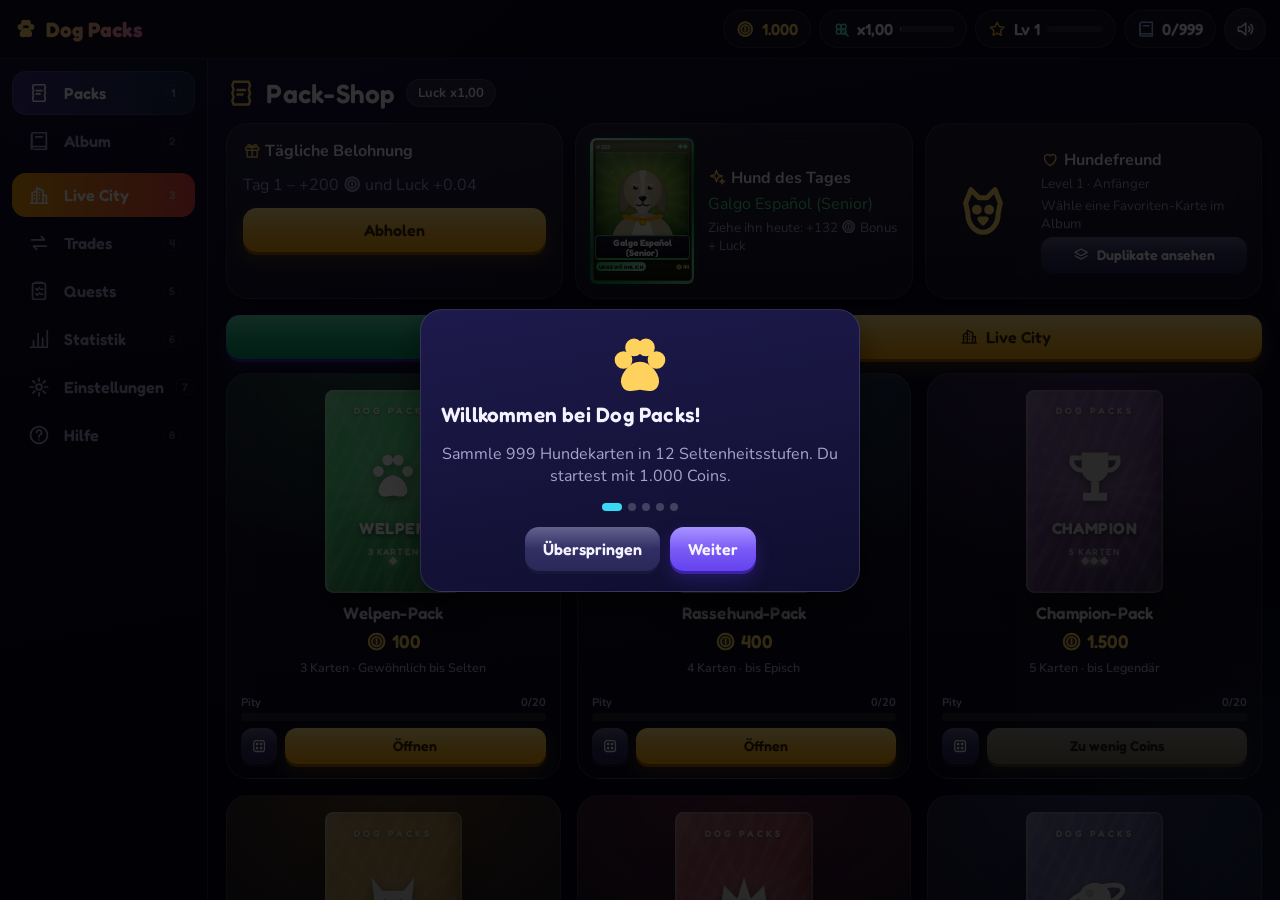
==== commit cd520dd1: "Scan: YOLO26n model, all 80 COCO classes with 3D shapes and German labels (cats, birds, horses, cows" ====
--- a/index.html
+++ b/index.html
@@ -3818,19 +3818,64 @@
   const TF_URLS = ['https://cdn.jsdelivr.net/npm/@tensorflow/tfjs@4.22.0/dist/tf.min.js', 'https://unpkg.com/@tensorflow/tfjs@4.22.0/dist/tf.min.js'];
   const COCO_URLS = ['https://cdn.jsdelivr.net/npm/@tensorflow-models/coco-ssd@2.2.3/dist/coco-ssd.min.js', 'https://unpkg.com/@tensorflow-models/coco-ssd@2.2.3/dist/coco-ssd.min.js'];
   const D2R = Math.PI / 180;
-  const KIND = { person: 'person', car: 'car', truck: 'truck', bus: 'bus', motorcycle: 'moto', bicycle: 'bike', dog: 'dog' };
-  const NAME = { person: 'Person', car: 'Auto', truck: 'Lkw/Transp.', bus: 'Bus', motorcycle: 'Motorrad', bicycle: 'Fahrrad', dog: 'Hund' };
-  const REAL_H = { person: 1.7, car: 1.5, truck: 2.6, bus: 3.1, motorcycle: 1.3, bicycle: 1.05, dog: 0.55 };
-  const GROUP = { person: 'p', car: 'v', truck: 'v', bus: 'v', motorcycle: 'b', bicycle: 'b', dog: 'd' };
+  /* alle 80 COCO-Klassen: [englisch, deutsch, echte Höhe in m, Art] */
+  const C80 = [['person', 'Person', 1.7, 'person'], ['bicycle', 'Fahrrad', 1.05, 'bike'], ['car', 'Auto', 1.5, 'car'], ['motorcycle', 'Motorrad', 1.3, 'moto'], ['airplane', 'Flugzeug', 8, 'plane'], ['bus', 'Bus', 3.1, 'bus'], ['train', 'Zug', 3.8, 'train'], ['truck', 'Lkw/Transporter', 2.6, 'truck'], ['boat', 'Boot', 2.2, 'boat'], ['traffic light', 'Ampel', 0.9, 'prop'],
+    ['fire hydrant', 'Hydrant', 0.7, 'prop'], ['stop sign', 'Stoppschild', 0.75, 'prop'], ['parking meter', 'Parkuhr', 1.3, 'prop'], ['bench', 'Bank', 0.85, 'prop'], ['bird', 'Vogel', 0.22, 'bird'], ['cat', 'Katze', 0.28, 'cat'], ['dog', 'Hund', 0.55, 'dog'], ['horse', 'Pferd', 1.6, 'quad'], ['sheep', 'Schaf', 0.9, 'quad'], ['cow', 'Kuh', 1.4, 'quad'],
+    ['elephant', 'Elefant', 3, 'quad'], ['bear', 'Bär', 1.2, 'quad'], ['zebra', 'Zebra', 1.4, 'quad'], ['giraffe', 'Giraffe', 4.5, 'quad'], ['backpack', 'Rucksack', 0.45, 'prop'], ['umbrella', 'Regenschirm', 0.85, 'prop'], ['handbag', 'Handtasche', 0.3, 'prop'], ['tie', 'Krawatte', 0.4, 'prop'], ['suitcase', 'Koffer', 0.6, 'prop'], ['frisbee', 'Frisbee', 0.25, 'prop'],
+    ['skis', 'Ski', 1.7, 'prop'], ['snowboard', 'Snowboard', 1.5, 'prop'], ['sports ball', 'Ball', 0.22, 'prop'], ['kite', 'Drachen', 1, 'prop'], ['baseball bat', 'Baseballschläger', 0.85, 'prop'], ['baseball glove', 'Baseballhandschuh', 0.25, 'prop'], ['skateboard', 'Skateboard', 0.2, 'prop'], ['surfboard', 'Surfbrett', 2, 'prop'], ['tennis racket', 'Tennisschläger', 0.68, 'prop'], ['bottle', 'Flasche', 0.25, 'prop'],
+    ['wine glass', 'Weinglas', 0.2, 'prop'], ['cup', 'Tasse', 0.1, 'prop'], ['fork', 'Gabel', 0.2, 'prop'], ['knife', 'Messer', 0.2, 'prop'], ['spoon', 'Löffel', 0.2, 'prop'], ['bowl', 'Schüssel', 0.1, 'prop'], ['banana', 'Banane', 0.2, 'prop'], ['apple', 'Apfel', 0.08, 'prop'], ['sandwich', 'Sandwich', 0.1, 'prop'], ['orange', 'Orange', 0.08, 'prop'],
+    ['broccoli', 'Brokkoli', 0.15, 'prop'], ['carrot', 'Karotte', 0.2, 'prop'], ['hot dog', 'Hotdog', 0.15, 'prop'], ['pizza', 'Pizza', 0.35, 'prop'], ['donut', 'Donut', 0.1, 'prop'], ['cake', 'Kuchen', 0.2, 'prop'], ['chair', 'Stuhl', 0.9, 'prop'], ['couch', 'Sofa', 0.9, 'prop'], ['potted plant', 'Topfpflanze', 0.5, 'prop'], ['bed', 'Bett', 0.6, 'prop'],
+    ['dining table', 'Tisch', 0.75, 'prop'], ['toilet', 'Toilette', 0.7, 'prop'], ['tv', 'Fernseher', 0.5, 'prop'], ['laptop', 'Laptop', 0.25, 'prop'], ['mouse', 'Maus', 0.04, 'prop'], ['remote', 'Fernbedienung', 0.18, 'prop'], ['keyboard', 'Tastatur', 0.15, 'prop'], ['cell phone', 'Handy', 0.15, 'prop'], ['microwave', 'Mikrowelle', 0.3, 'prop'], ['oven', 'Ofen', 0.6, 'prop'],
+    ['toaster', 'Toaster', 0.2, 'prop'], ['sink', 'Waschbecken', 0.3, 'prop'], ['refrigerator', 'Kühlschrank', 1.8, 'prop'], ['book', 'Buch', 0.25, 'prop'], ['clock', 'Uhr', 0.3, 'prop'], ['vase', 'Vase', 0.3, 'prop'], ['scissors', 'Schere', 0.18, 'prop'], ['teddy bear', 'Teddybär', 0.4, 'prop'], ['hair drier', 'Föhn', 0.25, 'prop'], ['toothbrush', 'Zahnbürste', 0.18, 'prop']];
+  const KIND = {}, NAME = {}, REAL_H = {}, GROUP = {}, YOLO_CLS = {};
+  C80.forEach((c, i) => { YOLO_CLS[i] = c[0]; NAME[c[0]] = c[1]; REAL_H[c[0]] = c[2]; KIND[c[0]] = c[3]; GROUP[c[0]] = c[3] === 'person' ? 'p' : (c[3] === 'car' || c[3] === 'truck' || c[3] === 'bus') ? 'v' : (c[3] === 'bike' || c[3] === 'moto') ? 'b' : c[3] === 'dog' ? 'd' : c[0]; });
+  const CORE = new Set(['person', 'car', 'truck', 'bus', 'bike', 'moto']);
+  const smallClass = c => REAL_H[c] < 0.5;
   const loadScript = url => new Promise((res, rej) => { const s = document.createElement('script'); s.src = url; s.onload = res; s.onerror = () => { s.remove(); rej(new Error('load')); }; document.head.append(s); });
   async function loadFirst(urls) { let err; for (const u of urls) { try { await loadScript(u); return; } catch (e) { err = e; } } throw err || new Error('net'); }
-  let model = null;
-  async function loadModel(step) {
-    if (model) return model;
-    if (!window.tf) { step('KI-Bibliothek wird geladen …'); await loadFirst(TF_URLS); }
-    if (!window.cocoSsd) await loadFirst(COCO_URLS);
-    step('Erkennungsmodell wird geladen (einmalig, ca. 6 MB) …'); try { await tf.setBackend(window.TF_BACKEND || 'webgl'); } catch (e) { } await tf.ready();
-    model = await cocoSsd.load({ base: 'lite_mobilenet_v2' }); return model;
+  /* ---------- Detektoren: YOLOv8n (genau) mit Rückfall auf COCO-SSD (schnell) ---------- */
+  const ORT_BASE = 'https://cdn.jsdelivr.net/npm/onnxruntime-web@1.17.3/dist/';
+  const YOLO_URLS = ['yolo26n.onnx', 'https://raw.githubusercontent.com/Tamcham/Main.html/08dd37e5c7257949dd3a50a7f997cabc195fb2e2/models/yolo26n.onnx', 'https://cdn.jsdelivr.net/gh/Tamcham/Main.html@08dd37e5c7257949dd3a50a7f997cabc195fb2e2/models/yolo26n.onnx', 'yolov8n.onnx', 'https://raw.githubusercontent.com/Hyuto/yolov8-onnxruntime-web/master/public/model/yolov8n.onnx'];
+  const CONF = new Proxy({}, { get: (t, c) => c === 'car' ? 0.35 : (c === 'person' || c === 'dog' || c === 'cat' || c === 'truck' || c === 'bus' || c === 'bicycle' || c === 'motorcycle') ? 0.4 : (REAL_H[c] < 0.5 ? 0.55 : 0.48) });
+  let det = null;
+  async function fetchModel(urls, step) {
+    let err; for (const u of urls) { try { const r = await fetch(u); if (!r.ok) throw new Error('HTTP ' + r.status); const len = +r.headers.get('content-length') || 0; if (!r.body || !len) return { bytes: new Uint8Array(await r.arrayBuffer()), url: u }; const rd = r.body.getReader(), out = new Uint8Array(len); let got = 0; for (;;) { const { done, value } = await rd.read(); if (done) break; if (got + value.length > out.length) throw new Error('size'); out.set(value, got); got += value.length; step('Genaue Erkennung wird geladen … ' + Math.round(got / len * 100) + ' %'); } return { bytes: out, url: u }; } catch (e) { err = e; } }
+    throw err || new Error('model');
+  }
+  async function loadYolo(step) {
+    step('Erkennungs-Laufzeit wird geladen …');
+    if (!window.ort) { await loadFirst([ORT_BASE + 'ort.wasm.min.js', 'https://unpkg.com/onnxruntime-web@1.17.3/dist/ort.wasm.min.js']); }
+    ort.env.wasm.wasmPaths = ORT_BASE; ort.env.wasm.numThreads = 1; ort.env.wasm.simd = true; ort.env.logLevel = 'error';
+    const got = await fetchModel(YOLO_URLS, step), bytes = got.bytes, yname = /yolo26/.test(got.url) ? 'YOLO26' : 'YOLOv8'; step('Erkennung wird vorbereitet …');
+    const sess = await ort.InferenceSession.create(bytes, { executionProviders: ['wasm'], graphOptimizationLevel: 'all' }), SZ = 640, cv = document.createElement('canvas'); cv.width = cv.height = SZ; const cx = cv.getContext('2d', { willReadFrequently: true }), buf = new Float32Array(3 * SZ * SZ);
+    async function detect(video) {
+      const W = video.videoWidth, H = video.videoHeight, sc = SZ / Math.max(W, H), nw = Math.round(W * sc), nh = Math.round(H * sc), px = (SZ - nw) / 2, py = (SZ - nh) / 2;
+      cx.fillStyle = '#727272'; cx.fillRect(0, 0, SZ, SZ); cx.drawImage(video, px, py, nw, nh); const d = cx.getImageData(0, 0, SZ, SZ).data, n = SZ * SZ;
+      for (let i = 0, j = 0; i < n; i++, j += 4) { buf[i] = d[j] / 255; buf[n + i] = d[j + 1] / 255; buf[2 * n + i] = d[j + 2] / 255; }
+      const out = await sess.run({ images: new ort.Tensor('float32', buf, [1, 3, SZ, SZ]) }), o = out[Object.keys(out)[0]], A = o.dims[2], data = o.data, cand = [];
+      for (let i = 0; i < A; i++) {
+        let bs = 0, bc = -1; for (const c in YOLO_CLS) { const v = data[(4 + +c) * A + i]; if (v > bs) { bs = v; bc = +c; } } if (bc < 0) continue; const cn = YOLO_CLS[bc]; if (bs < CONF[cn]) continue;
+        const cxx = data[i], cyy = data[A + i], w = data[2 * A + i], h = data[3 * A + i], x = (cxx - w / 2 - px) / sc, y = (cyy - h / 2 - py) / sc, bw = w / sc, bh = h / sc; cand.push({ class: cn, score: bs, bbox: [clamp(x, 0, W), clamp(y, 0, H), Math.min(bw, W - x), Math.min(bh, H - y)] });
+      }
+      return nms(cand);
+    }
+    return { name: yname, detect, interval: 250 };
+  }
+  const iou = (a, b) => { const x1 = Math.max(a[0], b[0]), y1 = Math.max(a[1], b[1]), x2 = Math.min(a[0] + a[2], b[0] + b[2]), y2 = Math.min(a[1] + a[3], b[1] + b[3]), iw = Math.max(0, x2 - x1), ih = Math.max(0, y2 - y1), inter = iw * ih; return inter / (a[2] * a[3] + b[2] * b[3] - inter + 1e-6); };
+  function nms(c) {
+    c.sort((a, b) => b.score - a.score); const keep = [];
+    for (const d of c) { let ok = true; for (const k of keep) { const same = k.class === d.class, veh = GROUP[k.class] === 'v' && GROUP[d.class] === 'v'; if ((same && iou(k.bbox, d.bbox) > 0.5) || (veh && iou(k.bbox, d.bbox) > 0.65)) { ok = false; break; } } if (ok) keep.push(d); if (keep.length >= 40) break; }
+    return keep;
+  }
+  async function loadCoco(step) {
+    if (!window.tf) { step('KI-Bibliothek wird geladen …'); await loadFirst(TF_URLS); } if (!window.cocoSsd) await loadFirst(COCO_URLS);
+    step('Schnelle Erkennung wird geladen (ca. 6 MB) …'); try { await tf.setBackend(window.TF_BACKEND || 'webgl'); } catch (e) { } await tf.ready();
+    const m = await cocoSsd.load({ base: 'mobilenet_v2' }); return { name: 'COCO-SSD', detect: v => m.detect(v, 18, 0.5), interval: 450 };
+  }
+  async function loadModel(step, prefer) {
+    if (det) return det;
+    if (prefer !== 'fast') { try { det = await loadYolo(step); return det; } catch (e) { console.warn('YOLO nicht verfügbar, nehme COCO-SSD', e); } }
+    det = await loadCoco(step); return det;
   }
 
   /* ---------- Kompass / Blickrichtung der Rückkamera ---------- */
@@ -3860,6 +3905,66 @@
     if (moto) mb.add(B.box, mt(0, 0.65, 0, 0.35, 0.3, 0.9), '#1f2937').add(B.box, mt(0, 0.9, 0.42, 0.3, 0.25, 0.1), '#e5e7eb');
     const m = mb.build(G3.vcMat(), false); m.matrixAutoUpdate = true; m.userData.own = true; const g = new THREE.Group(); g.add(m); g.scale.setScalar(1.3); return { g };
   }
+  /* unplausible Boxen aussortieren (riesige Boxen, falsche Seitenverhältnisse, Winzlinge) */
+  function plausible(dets, W, H) {
+    return dets.filter(d => { const [x, y, w, h] = d.bbox, ar = w / Math.max(1, h), area = w * h / (W * H), c = d.class; if (h < 14 || w < 8) return false; if (c === 'person') return ar < 1.1 && area < 0.8; if (c === 'car') return ar > 0.7 && ar < 4.2 && area < 0.65; if (c === 'truck' || c === 'bus') return ar > 0.6 && ar < 5 && area < 0.8; if (c === 'motorcycle' || c === 'bicycle') return ar > 0.4 && ar < 2.6 && area < 0.4; if (c === 'dog' || c === 'cat') return area < 0.6; return area < 0.7 && ar > 0.12 && ar < 8; });
+  }
+  /* ---------- 3D-Formen für alles, was erkannt werden kann ---------- */
+  const fin = (mb, scale) => { const m = mb.build(G3.vcMat(), false); m.matrixAutoUpdate = true; m.userData.own = true; const g = new THREE.Group(); g.add(m); if (scale && scale !== 1) g.scale.setScalar(scale); return g; };
+  const shade = (h, a) => DogArt.shade(h, a);
+  function catMesh(col) {
+    const B = G3.GEO, mt = G3.mtx, d = shade(col, -0.25), mb = new G3.MB();
+    mb.add(B.sph, mt(0, 0.2, 0, 0.11, 0.1, 0.22), col).add(B.sph, mt(0, 0.3, 0.22, 0.09, 0.085, 0.085), col).add(B.cone, mt(-0.05, 0.4, 0.22, 0.03, 0.07, 0.03), d).add(B.cone, mt(0.05, 0.4, 0.22, 0.03, 0.07, 0.03), d).add(B.sphLo, mt(-0.035, 0.32, 0.3, 0.014, 0.014, 0.01), '#9be37a').add(B.sphLo, mt(0.035, 0.32, 0.3, 0.014, 0.014, 0.01), '#9be37a').add(B.sphLo, mt(0, 0.295, 0.31, 0.012, 0.01, 0.01), '#f4a5a5');
+    mb.add(B.cyl6, mt(0, 0.34, -0.3, 0.025, 0.34, 0.025, 0, 0.7), col);
+    [[-0.07, 0.14], [0.07, 0.14], [-0.07, -0.14], [0.07, -0.14]].forEach(([x, z]) => mb.add(B.cyl6, mt(x, 0.07, z, 0.03, 0.14, 0.03), d));
+    return fin(mb, 1.7);
+  }
+  function birdMesh(col) {
+    const B = G3.GEO, mt = G3.mtx, mb = new G3.MB();
+    mb.add(B.sph, mt(0, 0.12, 0, 0.07, 0.06, 0.1), col).add(B.sph, mt(0, 0.18, 0.08, 0.04, 0.04, 0.04), shade(col, 0.1)).add(B.cone, mt(0, 0.18, 0.13, 0.015, 0.04, 0.015, 0, Math.PI / 2), '#f59e0b').add(B.box, mt(0, 0.12, -0.12, 0.05, 0.015, 0.1), shade(col, -0.2)).add(B.box, mt(-0.08, 0.13, 0, 0.04, 0.015, 0.12), shade(col, -0.1)).add(B.box, mt(0.08, 0.13, 0, 0.04, 0.015, 0.12), shade(col, -0.1)).add(B.cyl6, mt(-0.02, 0.04, 0, 0.008, 0.08, 0.008), '#f59e0b').add(B.cyl6, mt(0.02, 0.04, 0, 0.008, 0.08, 0.008), '#f59e0b');
+    return fin(mb, 2.4);
+  }
+  const QUAD = { horse: { L: 2.1, H: 1.45, wid: 0.5, neck: 0.7, head: 0.5, leg: 0.75, col: '#8a5a33', tail: 1 }, cow: { L: 2, H: 1.3, wid: 0.65, neck: 0.3, head: 0.45, leg: 0.6, col: '#e8e4dc', patch: '#2b2b2b', tail: 1, horns: 1 }, sheep: { L: 1.15, H: 0.85, wid: 0.45, neck: 0.15, head: 0.3, leg: 0.4, col: '#f1efe8', wool: 1, face: '#3b3b3b' }, elephant: { L: 3.6, H: 2.9, wid: 1.1, neck: 0.3, head: 1, leg: 1.4, col: '#8c919c', trunk: 1, ears: 1 }, bear: { L: 1.5, H: 1.0, wid: 0.6, neck: 0.15, head: 0.4, leg: 0.4, col: '#6b4a2f' }, zebra: { L: 2.1, H: 1.45, wid: 0.5, neck: 0.65, head: 0.5, leg: 0.72, col: '#f3f4f6', stripes: 1, tail: 1 }, giraffe: { L: 2.3, H: 2.6, wid: 0.55, neck: 2.1, head: 0.5, leg: 1.6, col: '#e1b04a', spots: 1, tail: 1 } };
+  function quadMesh(cls, hex) {
+    const B = G3.GEO, mt = G3.mtx, q = QUAD[cls] || QUAD.horse, mb = new G3.MB(), col = (cls === 'sheep' || cls === 'zebra' || cls === 'giraffe' || cls === 'cow') ? q.col : (hex || q.col), d = shade(col, -0.3), by = q.leg + q.H * 0.28;
+    if (q.wool) { for (let i = 0; i < 7; i++) mb.add(B.sph, mt((i % 2 - 0.5) * 0.3, by + (i % 3) * 0.06, (i / 6 - 0.5) * q.L * 0.8, 0.28, 0.26, 0.26), col); } else mb.add(B.sph, mt(0, by, 0, q.wid, q.H * 0.3, q.L / 2), col);
+    const hy = by + q.neck * 0.6 + 0.1, hz = q.L / 2 + 0.1; mb.add(B.cyl6, mt(0, by + q.neck * 0.45, q.L / 2 - 0.1, q.wid * 0.45, q.neck + 0.2, q.wid * 0.45, 0, 0.5), col).add(B.sph, mt(0, hy + q.neck * 0.5, hz + 0.1 + (q.neck > 1 ? 0.15 : 0), q.head * 0.35, q.head * 0.3, q.head * 0.5), q.face || col);
+    if (q.trunk) mb.add(B.cyl6, mt(0, 1.2, hz + 0.7, 0.18, 1.6, 0.18, 0, 0.2), col); if (q.ears) { mb.add(B.box, mt(-0.7, hy + 0.7, hz - 0.2, 0.08, 0.9, 0.7), d).add(B.box, mt(0.7, hy + 0.7, hz - 0.2, 0.08, 0.9, 0.7), d); }
+    if (q.horns) mb.add(B.cone, mt(-0.18, hy + q.neck * 0.5 + 0.25, hz, 0.04, 0.2, 0.04), '#e5e1d0').add(B.cone, mt(0.18, hy + q.neck * 0.5 + 0.25, hz, 0.04, 0.2, 0.04), '#e5e1d0');
+    if (q.patch) [[0.3, 0.1], [-0.3, -0.3], [0.2, -0.6]].forEach(([x, z]) => mb.add(B.sph, mt(x * q.wid, by + 0.1, z, 0.25, 0.22, 0.3), q.patch));
+    if (q.stripes) for (let i = -3; i <= 3; i++) mb.add(B.box, mt(0, by, i * q.L / 8, q.wid * 2.02, q.H * 0.55, 0.07), '#1f2937');
+    if (q.spots) for (let i = 0; i < 6; i++) mb.add(B.sph, mt((i % 2 ? 1 : -1) * q.wid * 0.9, by + (i % 3 - 1) * 0.1, (i - 2.5) * 0.3, 0.07, 0.1, 0.1), '#8a5a2b');
+    if (q.tail) mb.add(B.cyl6, mt(0, by - 0.1, -q.L / 2 - 0.05, 0.04, q.H * 0.5, 0.04, 0, -0.3), d);
+    [[-1, 1], [1, 1], [-1, -1], [1, -1]].forEach(([x, z]) => mb.add(B.cyl6, mt(x * q.wid * 0.7, q.leg / 2, z * (q.L / 2 - 0.3), q.wid * 0.17, q.leg, q.wid * 0.17), d));
+    return fin(mb, 1);
+  }
+  const DIMS = { tv: [0.9, 0.55, 0.08], laptop: [0.34, 0.03, 0.24], suitcase: [0.45, 0.65, 0.2], backpack: [0.32, 0.45, 0.2], handbag: [0.3, 0.25, 0.12], refrigerator: [0.7, 1.8, 0.7], microwave: [0.5, 0.3, 0.4], oven: [0.6, 0.6, 0.6], toaster: [0.28, 0.2, 0.18], bed: [1.6, 0.5, 2], toilet: [0.4, 0.4, 0.6], sink: [0.5, 0.2, 0.4], book: [0.15, 0.22, 0.03], clock: [0.3, 0.3, 0.05], keyboard: [0.44, 0.03, 0.14], skis: [0.1, 0.03, 1.7], snowboard: [0.3, 0.04, 1.5], surfboard: [0.5, 0.06, 2.0], 'cell phone': [0.07, 0.15, 0.01], 'remote': [0.05, 0.18, 0.02], skateboard: [0.2, 0.1, 0.8], pizza: [0.35, 0.03, 0.35], cake: [0.25, 0.18, 0.25] };
+  function propMesh(cls, hex) {
+    const B = G3.GEO, mt = G3.mtx, mb = new G3.MB(), col = hex || '#9aa3b2', h = REAL_H[cls] || 0.4;
+    switch (cls) {
+      case 'traffic light': mb.add(B.cyl6, mt(0, 1.9, 0, 0.07, 3.8, 0.07), '#3b4048').add(B.box, mt(0, 3.6, 0, 0.32, 0.95, 0.28), '#22262c').add(B.sphLo, mt(0, 3.9, 0.15, 0.09, 0.09, 0.05), '#ef4444').add(B.sphLo, mt(0, 3.6, 0.15, 0.09, 0.09, 0.05), '#fbbf24').add(B.sphLo, mt(0, 3.3, 0.15, 0.09, 0.09, 0.05), '#22c55e'); break;
+      case 'stop sign': mb.add(B.cyl6, mt(0, 1.1, 0, 0.04, 2.2, 0.04), '#9aa1ab').add(B.cyl, mt(0, 2.2, 0.03, 0.38, 0.04, 0.38, 0, Math.PI / 2), '#c81e1e'); break;
+      case 'fire hydrant': mb.add(B.cyl, mt(0, 0.35, 0, 0.12, 0.7, 0.12), '#d02020').add(B.sph, mt(0, 0.72, 0, 0.14, 0.1, 0.14), '#d02020'); break;
+      case 'parking meter': mb.add(B.cyl6, mt(0, 0.6, 0, 0.04, 1.2, 0.04), '#6b7280').add(B.box, mt(0, 1.3, 0, 0.2, 0.3, 0.12), '#374151'); break;
+      case 'bench': mb.add(B.box, mt(0, 0.45, 0, 1.6, 0.08, 0.5), '#8a5a33').add(B.box, mt(0, 0.8, -0.22, 1.6, 0.4, 0.06), '#8a5a33').add(B.box, mt(-0.7, 0.22, 0, 0.06, 0.44, 0.45), '#3a3f4a').add(B.box, mt(0.7, 0.22, 0, 0.06, 0.44, 0.45), '#3a3f4a'); break;
+      case 'potted plant': mb.add(B.cyl, mt(0, 0.12, 0, 0.14, 0.24, 0.14), '#b45309').add(B.ico, mt(0, 0.4, 0, 0.22, 0.2, 0.22), '#3f9a47'); break;
+      case 'umbrella': mb.add(B.cyl6, mt(0, 0.45, 0, 0.015, 0.9, 0.015), '#374151').add(B.cone, mt(0, 0.85, 0, 0.55, 0.22, 0.55), col); break;
+      case 'chair': mb.add(B.box, mt(0, 0.45, 0, 0.45, 0.06, 0.45), col).add(B.box, mt(0, 0.75, -0.2, 0.45, 0.5, 0.05), col); [[-1, -1], [1, -1], [-1, 1], [1, 1]].forEach(([x, z]) => mb.add(B.cyl6, mt(x * 0.2, 0.22, z * 0.2, 0.025, 0.44, 0.025), '#4b5563')); break;
+      case 'couch': mb.add(B.box, mt(0, 0.28, 0, 1.9, 0.4, 0.85), col).add(B.box, mt(0, 0.65, -0.35, 1.9, 0.5, 0.2), col).add(B.box, mt(-0.9, 0.45, 0, 0.18, 0.4, 0.85), shade(col, -0.15)).add(B.box, mt(0.9, 0.45, 0, 0.18, 0.4, 0.85), shade(col, -0.15)); break;
+      case 'dining table': mb.add(B.box, mt(0, 0.74, 0, 1.4, 0.06, 0.8), col); [[-1, -1], [1, -1], [-1, 1], [1, 1]].forEach(([x, z]) => mb.add(B.cyl6, mt(x * 0.62, 0.37, z * 0.34, 0.035, 0.74, 0.035), '#4b5563')); break;
+      case 'sports ball': mb.add(B.sph, mt(0, 0.11, 0, 0.11, 0.11, 0.11), '#f8fafc').add(B.sph, mt(0, 0.11, 0.0, 0.112, 0.03, 0.112), '#1f2937'); break;
+      case 'bottle': mb.add(B.cyl6, mt(0, 0.12, 0, 0.04, 0.24, 0.04), '#60a5fa').add(B.cyl6, mt(0, 0.28, 0, 0.018, 0.1, 0.018), '#60a5fa'); break;
+      case 'cup': case 'wine glass': case 'vase': mb.add(B.cyl, mt(0, h / 2, 0, h * 0.4, h, h * 0.4), col); break;
+      case 'bowl': mb.add(B.cap, mt(0, 0.1, 0, 0.12, 0.1, 0.12, 0, Math.PI), col); break;
+      case 'teddy bear': mb.add(B.sph, mt(0, 0.18, 0, 0.14, 0.17, 0.12), col).add(B.sph, mt(0, 0.38, 0, 0.1, 0.1, 0.1), col).add(B.sph, mt(-0.08, 0.46, 0, 0.04, 0.04, 0.03), shade(col, -0.2)).add(B.sph, mt(0.08, 0.46, 0, 0.04, 0.04, 0.03), shade(col, -0.2)); break;
+      default: { const d = DIMS[cls] || [h * 0.7, h, h * 0.6]; mb.add(B.box, mt(0, d[1] / 2, 0, d[0], d[1], d[2]), col); if (cls === 'tv') mb.add(B.box, mt(0, d[1] / 2, d[2] / 2 + 0.01, d[0] - 0.06, d[1] - 0.06, 0.01), '#111827'); }
+    }
+    return fin(mb, 1);
+  }
+  function trainMesh(hex) { const g = new THREE.Group(), a = CityLife.makeCar('bus', hex || '#c8ccd3'), b = CityLife.makeCar('bus', hex || '#c8ccd3'); a.position.z = 6; b.position.z = -6.2; g.add(a, b); return g; }
+  function boatMesh(hex) { const B = G3.GEO, mt = G3.mtx, mb = new G3.MB(); mb.add(B.box, mt(0, 0.5, 0, 1.6, 0.9, 5), hex || '#e5e7eb').add(B.cone, mt(0, 0.5, 3.1, 0.8, 1.2, 0.8, 0, Math.PI / 2), hex || '#e5e7eb').add(B.box, mt(0, 1.4, -0.4, 1.2, 0.9, 1.6), '#1d4ed8').add(B.box, mt(0, 1.45, 0.45, 1.1, 0.5, 0.05), '#22364b'); return fin(mb, 1); }
+  function planeMesh(hex) { const B = G3.GEO, mt = G3.mtx, mb = new G3.MB(); mb.add(B.cyl, mt(0, 3, 0, 1.6, 22, 1.6, 0, Math.PI / 2), hex || '#e5e7eb').add(B.box, mt(0, 2.9, -1, 24, 0.3, 3.5), shade(hex || '#e5e7eb', -0.1)).add(B.box, mt(0, 5, -10, 0.2, 3.2, 3), shade(hex || '#e5e7eb', -0.1)).add(B.box, mt(0, 3.2, -10, 8, 0.2, 2), shade(hex || '#e5e7eb', -0.1)); return fin(mb, 0.7); }
+  function labelSprite(txt, h) { const sp = G3.sprite(txt, { w: 320, h: 80, bg: 'rgba(12,60,110,.92)', border: '#38bdf8', fs: 40, sw: 2.6 }); sp.position.y = h; return sp; }
   const WHITE = '#e6e8ee';
 
   /* ---------- Steuerung ---------- */
@@ -3867,14 +3972,14 @@
     const eq = !!opts.eq, ov = env.parent, st = env.st, rnd = mulberry32(hashStr('scan' + Date.now()));
     const box = el('div', { id: 'scanBox' }); box.innerHTML = '<div class="sb-v"><video muted playsinline></video><canvas class="sb-ov"></canvas><canvas class="sb-ring" width="88" height="88"></canvas></div><div class="sb-info">Kamera startet …</div><button class="sb-x" aria-label="Scan beenden">×</button>';
     ov.append(box); const video = box.querySelector('video'), cvOv = box.querySelector('.sb-ov'), cvRing = box.querySelector('.sb-ring'), info = box.querySelector('.sb-info');
-    let stream = null, stopped = false, loopT = 0, busy = false; const tracked = [], sect = new Array(12).fill(0), root = new THREE.Group(); st.add(root);
+    let stream = null, stopped = false, loopT = 0, busy = false, model = null, lastMs = 0; const tracked = [], sect = new Array(12).fill(0), root = new THREE.Group(); st.add(root);
     const fail = msg => { env.toast(msg, 'bad'); stop(); };
     function stop() { if (stopped) return; stopped = true; clearTimeout(loopT); try { stream && stream.getTracks().forEach(t => t.stop()); } catch (e) { } video.srcObject = null; box.remove(); oriStop(); tracked.forEach(o => dropMesh(o)); st.remove(root); env.setSim(true); env.onStop && env.onStop(); }
     box.querySelector('.sb-x').onclick = () => stop();
     await oriPermission(); oriStart();
     try {
       let model2; info.textContent = 'KI wird geladen …';
-      model2 = await loadModel(m => { info.textContent = m; }); if (stopped) return null;
+      model2 = await loadModel(m => { info.textContent = m; }, opts.prefer); if (stopped) return null;
       let cons = { video: { facingMode: { ideal: 'environment' }, width: { ideal: 640 }, height: { ideal: 480 } }, audio: false };
       if (eq) cons = { video: { width: { ideal: 1920 }, height: { ideal: 960 } }, audio: false };
       info.textContent = 'Kamera wird gestartet …';
@@ -3883,7 +3988,7 @@
       if (stopped) { stream.getTracks().forEach(t => t.stop()); return null; }
       video.srcObject = stream; video.setAttribute('playsinline', ''); await video.play().catch(() => { }); await new Promise(r => { if (video.videoWidth) r(); else video.onloadedmetadata = () => r(); });
       env.setSim(false); env.toast('{i:cam} Echtwelt-Scan läuft: Das Spiel zeigt jetzt nur noch, was die Kamera wirklich sieht.', 'good');
-      model = model2;
+      model = model2; info.textContent = 'Erkennung: ' + model.name;
     } catch (e) {
       console.warn('CamScan', e); const n = e && e.name;
       if (n === 'NotAllowedError' || n === 'SecurityError') fail('Kamera nicht erlaubt. Erlaube die Kamera für diese Seite in den Browser-Einstellungen.');
@@ -3897,9 +4002,9 @@
     async function tick() {
       if (stopped) return; if (busy || document.hidden || !video.videoWidth) { loopT = setTimeout(tick, 400); return; } busy = true; const t0 = performance.now();
       try {
-        const dets = await model.detect(video, 18, 0.45); if (stopped) return; handle(dets);
+        const dets = plausible(await model.detect(video), video.videoWidth, video.videoHeight); if (stopped) return; handle(dets);
       } catch (e) { console.warn('detect', e); }
-      busy = false; loopT = setTimeout(tick, Math.max(120, 520 - (performance.now() - t0)));
+      busy = false; lastMs = Math.round(performance.now() - t0); loopT = setTimeout(tick, Math.max(60, (model.interval || 450) - (performance.now() - t0)));
     }
     function handle(dets) {
       const W = video.videoWidth, H = video.videoHeight, hd = cameraHeading(), pos = env.getPos(), now = Date.now(), f = Math.max(W, H) / 2 / Math.tan(33 * D2R);
@@ -3909,11 +4014,11 @@
         const kind = KIND[d.class]; if (!kind) continue; const [bx, by, bw, bh] = d.bbox, cx = bx + bw / 2, real = REAL_H[d.class];
         g.strokeStyle = '#38bdf8'; g.strokeRect(bx / W * cw, by / H * chh, bw / W * cw, bh / H * chh); g.fillStyle = '#38bdf8'; g.fillText(NAME[d.class], bx / W * cw + 2, Math.max(10, by / H * chh - 2));
         let dist, off; if (eq) { const a = Math.max(0.02, bh / H * Math.PI); dist = real / (2 * Math.tan(a / 2)); off = (cx / W - 0.5) * 2 * Math.PI; } else { dist = real * f / Math.max(8, bh); off = Math.atan((cx - W / 2) / f); }
-        const cut = !eq && (by < 3 || by + bh > H - 3); if (cut && (d.class === 'person' || d.class === 'car')) dist = Math.max(dist, 3.5); dist = clamp(dist, 1.5, 55);
+        const cut = !eq && (by < 3 || by + bh > H - 3); if (cut && (d.class === 'person' || d.class === 'car')) dist = Math.max(dist, 3.5); dist = clamp(dist, smallClass(d.class) ? 0.8 : 1.5, smallClass(d.class) ? 9 : d.class === 'airplane' || d.class === 'train' ? 120 : 55);
         const brg = hd + off, nx = pos.x + Math.sin(brg) * dist, nz = pos.z - Math.cos(brg) * dist, grp = GROUP[d.class];
         let best = null, bd = Math.max(2.6, dist * 0.22); for (const o of tracked) { if (o.grp !== grp) continue; const dd = Math.hypot(o.x - nx, o.z - nz); if (dd < bd) { bd = dd; best = o; } }
         if (best) { best.x += (nx - best.x) * 0.45; best.z += (nz - best.z) * 0.45; best.t = now; best.n++; best.score = Math.max(best.score, d.score); if (best.cls !== d.class && d.score > best.score - 0.05) best.cls = d.class; }
-        else if (tracked.length < 44) { const o = { cls: d.class, kind, grp, x: nx, z: nz, t: now, born: now, n: 1, score: d.score, hex: kind === 'car' || kind === 'truck' || kind === 'bus' ? sampleColor(video, bx, by, bw, bh) : null, aspect: bw / bh, mesh: null, vx: 0, vz: 0, lastx: nx, lastz: nz, ph: rnd() * 6 }; tracked.push(o); }
+        else if (tracked.length < 44) { const o = { cls: d.class, kind, grp, x: nx, z: nz, t: now, born: now, n: 1, score: d.score, hex: (kind === 'person' || kind === 'bike' || kind === 'moto') ? null : sampleColor(video, bx, by, bw, bh), aspect: bw / bh, mesh: null, vx: 0, vz: 0, lastx: nx, lastz: nz, ph: rnd() * 6 }; tracked.push(o); }
       }
       drawRing(hd); const cnt = {}; tracked.forEach(o => { if (now - o.t < 4000) cnt[NAME[o.cls]] = (cnt[NAME[o.cls]] || 0) + 1; });
       info.textContent = Object.keys(cnt).length ? Object.entries(cnt).map(([k, v]) => v + '× ' + k).join(' · ') : (Ori.seen ? 'Nichts erkannt – langsam drehen' : 'Kein Kompass: Kamera in Laufrichtung halten');
@@ -3925,19 +4030,27 @@
     }
     /* 3D-Objekte */
     function buildMesh(o) {
-      const k = o.kind; let g, legs = null, dog = null;
-      if (k === 'person') { const p = CityLife.npcPerson(rnd, 1.45); g = p.g; legs = p.legs; }
-      else if (k === 'dog') { dog = G3.makeDog(['#c58b4e', '#e8d9b8', '#3b2a1a', '#9a9a9a'][Math.floor(rnd() * 4)]); g = dog.g; g.scale.setScalar(1.25); }
-      else if (k === 'bike' || k === 'moto') g = bikeMesh(k === 'moto').g;
-      else { const type = k === 'bus' ? 'bus' : k === 'truck' ? (o.aspect > 2.3 ? 'truck' : 'van') : (o.aspect > 2.1 ? 'sedan' : o.aspect > 1.6 ? 'hatch' : 'suv'); g = CityLife.makeCar(type, o.hex || '#8e9aa5'); }
-      const ring = new THREE.Mesh(G3.GEO.ring, new THREE.MeshBasicMaterial({ color: G3.lin('#38bdf8'), transparent: true, opacity: 0.7, depthWrite: false, toneMapped: false, side: THREE.DoubleSide })); ring.scale.setScalar(k === 'person' ? 1.0 : k === 'dog' ? 0.8 : k === 'bus' || k === 'truck' ? 3.6 : 2.4); ring.position.y = 0.12; g.add(ring);
+      const k = o.kind, hex = o.hex || '#9aa3b2'; let g, legs = null, dog = null, rad = 1.2, top = (REAL_H[o.cls] || 1) + 0.6;
+      if (k === 'person') { const p = CityLife.npcPerson(rnd, 1.45); g = p.g; legs = p.legs; rad = 1.0; top = 3.4; }
+      else if (k === 'dog') { dog = G3.makeDog(hex && rnd() < 0.5 ? hex : ['#c58b4e', '#e8d9b8', '#3b2a1a', '#9a9a9a'][Math.floor(rnd() * 4)]); g = dog.g; g.scale.setScalar(1.25); rad = 0.8; top = 1.8; }
+      else if (k === 'cat') { g = catMesh(hex); rad = 0.6; top = 1.1; }
+      else if (k === 'bird') { g = birdMesh(hex); rad = 0.5; top = 0.8; }
+      else if (k === 'quad') { g = quadMesh(o.cls, hex); rad = o.cls === 'elephant' ? 3.2 : o.cls === 'sheep' || o.cls === 'bear' ? 1.2 : 2; top = (QUAD[o.cls] ? QUAD[o.cls].H + QUAD[o.cls].neck : 2) + 0.7; }
+      else if (k === 'bike' || k === 'moto') { g = bikeMesh(k === 'moto').g; rad = 1.4; top = 2.2; }
+      else if (k === 'train') { g = trainMesh(hex); rad = 6; top = 5; }
+      else if (k === 'boat') { g = boatMesh(hex); rad = 2.6; top = 3.2; }
+      else if (k === 'plane') { g = planeMesh(hex); rad = 8; top = 9; }
+      else if (k === 'prop') { g = propMesh(o.cls, hex); rad = Math.max(0.35, REAL_H[o.cls] * 0.5); top = (o.cls === 'traffic light' ? 4.2 : o.cls === 'stop sign' ? 2.6 : (REAL_H[o.cls] || 0.5) + 0.35); }
+      else { const type = k === 'bus' ? 'bus' : k === 'truck' ? (o.aspect > 2.3 ? 'truck' : 'van') : (o.aspect > 2.1 ? 'sedan' : o.aspect > 1.6 ? 'hatch' : 'suv'); g = CityLife.makeCar(type, hex); rad = k === 'bus' || k === 'truck' ? 3.6 : 2.4; top = 0; }
+      const ring = new THREE.Mesh(G3.GEO.ring, new THREE.MeshBasicMaterial({ color: G3.lin('#38bdf8'), transparent: true, opacity: 0.7, depthWrite: false, toneMapped: false, side: THREE.DoubleSide })); ring.scale.setScalar(rad); ring.position.y = 0.12; g.add(ring);
+      if (!CORE.has(k === 'bike' || k === 'moto' ? 'bike' : o.cls) && top > 0) { const lb = labelSprite(NAME[o.cls] || o.cls, top / (g.scale.y || 1)); g.add(lb); o.label = lb; }
       o.ring = ring; o.legs = legs; o.dog = dog; o.mesh = g; g.position.set(o.x, 0.07, o.z); g.rotation.y = o.yaw = orient(o); root.add(g);
     }
     function orient(o) {
       const gph = env.getGraph(); if (o.grp === 'v' && gph) { let best = null, bd = 12; for (const e of gph.drive) { const t = clamp(((o.x - e.x0) * e.ux + (o.z - e.z0) * e.uz) / e.L, 0, 1) * e.L, px = e.x0 + e.ux * t, pz = e.z0 + e.uz * t, d = Math.hypot(px - o.x, pz - o.z); if (d < bd) { bd = d; best = e; } } if (best) return Math.atan2(best.ux, best.uz); }
       const p = env.getPos(); return Math.atan2(o.x - p.x, o.z - p.z) + Math.PI / 2 + (rnd() < 0.5 ? 0 : Math.PI);
     }
-    function dropMesh(o) { if (o.mesh) { root.remove(o.mesh); o.mesh.traverse(m => { if (m.userData && m.userData.own && m.geometry) m.geometry.dispose(); if (m === o.ring) m.material.dispose(); }); o.mesh = null; } }
+    function dropMesh(o) { if (o.mesh) { root.remove(o.mesh); o.mesh.traverse(m => { if (m.userData && m.userData.own && m.geometry) m.geometry.dispose(); if (m === o.ring) m.material.dispose(); if (m.isSprite && m.material) { if (m.material.map) m.material.map.dispose(); m.material.dispose(); } }); o.mesh = null; } }
     function update(dt, t) {
       if (stopped) return; const now = Date.now();
       for (let i = tracked.length - 1; i >= 0; i--) {
@@ -3950,9 +4063,9 @@
       }
     }
     tick();
-    return { stop, update, get on() { return !stopped; }, get tracked() { return tracked; }, get cameraHeading() { return cameraHeading(); } };
-  }
-  return { start, Ori };
+    return { stop, update, get on() { return !stopped; }, get tracked() { return tracked; }, get cameraHeading() { return cameraHeading(); }, get stats() { return { det: model && model.name, ms: lastMs }; } };
+  }
+  return { start, Ori, _b: { catMesh, birdMesh, quadMesh, propMesh, trainMesh, boatMesh, planeMesh, C80, QUAD } };
 })();
 
 /* ------------------------------ CITY GO · STANDORT (3D-Karte mit echtem Standort) ------------------------------ */
@@ -4451,9 +4564,9 @@
   function scanModal() {
     if (scan) { scan.stop(); return; } if (scanBusy) return;
     UI.modal({ title: '{i:cam} Echtwelt-Scan', body: el('div', { class: 'col' },
-      el('p', { style: 'margin:0' }, 'Die Kamera deines Handys erkennt echte Autos, Menschen, Hunde und Fahrräder und zeigt sie an der geschätzten Stelle in der Karte. Solange der Scan läuft, sind die simulierten Autos und Leute aus.'),
+      el('p', { style: 'margin:0' }, 'Die Kamera deines Handys erkennt echte Autos, Menschen, Hunde, Katzen und viele andere Tiere, Fahrzeuge und Gegenstände (80 Arten, von Ampel bis Sofa) und zeigt sie an der geschätzten Stelle in der Karte. Solange der Scan läuft, sind die simulierten Autos und Leute aus.'),
       el('p', { class: 'dim', style: 'margin:0;font-size:.85rem' }, 'So geht’s: Handy aufrecht halten, Rückkamera nach vorn. Dreh dich langsam im Kreis – der Ring links unten füllt sich. Erkanntes bleibt etwa 30 Sekunden stehen.'),
-      el('p', { class: 'dim', style: 'margin:0;font-size:.8rem' }, 'Ehrlich: Ein Handy hat keine 360°-Kamera, es sieht nur nach vorn (etwa 65°). Entfernung und Richtung sind Schätzungen. Die Bilder bleiben auf dem Gerät; die Erkennung (KI) wird einmalig aus dem Internet geladen (ca. 6 MB).')),
+      el('p', { class: 'dim', style: 'margin:0;font-size:.8rem' }, 'Ehrlich: Ein Handy hat keine 360°-Kamera, es sieht nur nach vorn (etwa 65°). Entfernung und Richtung sind Schätzungen. Die Bilder bleiben auf dem Gerät; die Erkennung (KI, YOLO26) wird einmalig aus dem Internet geladen (ca. 22 MB, am besten im WLAN).')),
       actions: [{ label: 'Abbrechen', cls: 'sec' }, { label: '360°-Kamera (testweise)', cls: 'sec', onclick: () => setTimeout(() => startScan(true)) }, { label: '{i:cam} Scan starten', cls: 'gold', onclick: () => setTimeout(() => startScan(false)) }] });
   }
   async function startScan(eq) {
